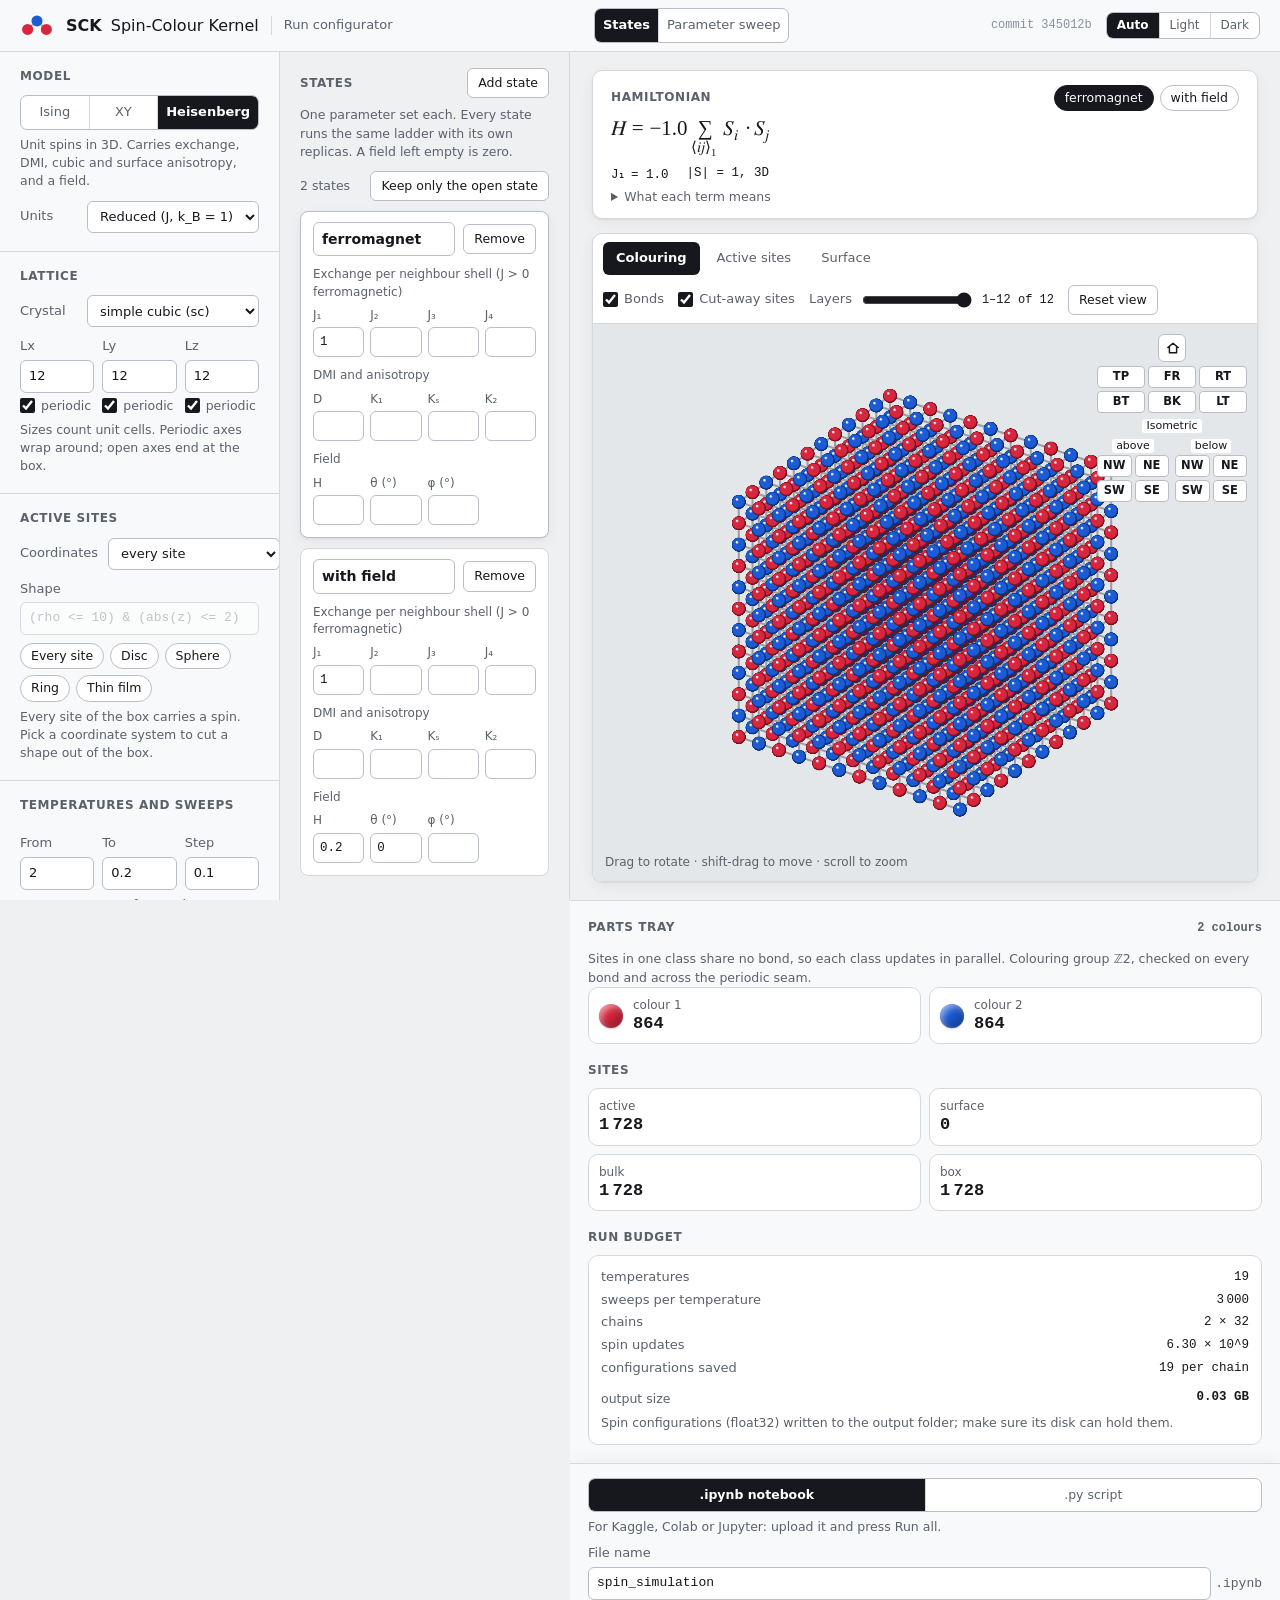
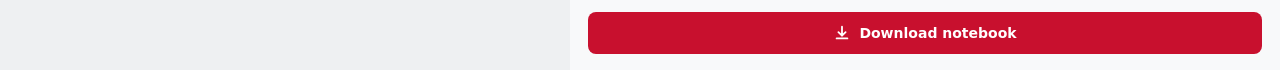
==== ready_for_run/configurator.html @ 4dc60772 "merge: bring the drawing fix for small models into the MCP branch" ====
<!doctype html>
<html lang="en">
<head>
<meta charset="utf-8">
<meta name="viewport" content="width=device-width, initial-scale=1">
<meta name="color-scheme" content="light dark">
<title>SCK Run Configurator</title>
<style>/* SCK run configurator. Model Kit world: a grey lab bench, white panels, glossy kit spheres that carry data,
   and one action colour on what can be pressed. Light by day, a dark bench at night. */
:root {
  --bench: #eef0f2;
  --panel: #f8f9fa;
  --card: #ffffff;
  --ink: #16181d;
  --mute: #5b616b;
  --faint: #8a9099;
  --line: #d5d9de;
  --line-strong: #b9bec6;
  --stage: #e4e7ea;
  --action: #c8102e;
  --field: #14171a;
  --action-ink: #ffffff;
  --action-hover: #a90d27;
  --focus: #1b5bd6;
  --err: #b3261e;
  --err-bg: #fdecea;
  --warn: #7a5300;
  --warn-bg: #fff4d6;
  --select: #16181d;
  --select-ink: #ffffff;
  --stick: rgba(22, 24, 29, 0.35);
  --ghost: rgba(22, 24, 29, 0.18);
  --shadow: 0 1px 2px rgba(22, 24, 29, 0.06), 0 4px 14px rgba(22, 24, 29, 0.05);
  --sans: system-ui, -apple-system, "Segoe UI", Roboto, "Helvetica Neue", Arial, sans-serif;
  --mono: ui-monospace, "SF Mono", "Cascadia Mono", Menlo, Consolas, monospace;
  --math: "STIX Two Math", "Cambria Math", "Latin Modern Math", "Times New Roman", serif;
  color-scheme: light;
}
@media (prefers-color-scheme: dark) {
  :root:not([data-theme="light"]) {
    --bench: #121417; --panel: #181b1f; --card: #1f2328; --ink: #e8eaed; --mute: #a3aab4; --faint: #8d949e;
    --line: #2d3238; --line-strong: #434a53; --stage: #0d0f11; --action: #d02a42; --action-ink: #ffffff; --field: #eef1f4;
    --action-hover: #b8223a; --focus: #6b9bff; --err: #ff8a80; --err-bg: #3a1c1a; --warn: #ffd27a; --warn-bg: #362a10;
    --select: #e8eaed; --select-ink: #121417; --stick: rgba(232, 234, 237, 0.32); --ghost: rgba(232, 234, 237, 0.16);
    --shadow: 0 1px 2px rgba(0, 0, 0, 0.4); color-scheme: dark;
  }
}
:root[data-theme="dark"] {
  --bench: #121417; --panel: #181b1f; --card: #1f2328; --ink: #e8eaed; --mute: #a3aab4; --faint: #8d949e;
  --line: #2d3238; --line-strong: #434a53; --stage: #0d0f11; --action: #d02a42; --action-ink: #ffffff; --field: #eef1f4;
  --action-hover: #b8223a; --focus: #6b9bff; --err: #ff8a80; --err-bg: #3a1c1a; --warn: #ffd27a; --warn-bg: #362a10;
  --select: #e8eaed; --select-ink: #121417; --stick: rgba(232, 234, 237, 0.32); --ghost: rgba(232, 234, 237, 0.16);
  --shadow: 0 1px 2px rgba(0, 0, 0, 0.4); color-scheme: dark;
}

* { box-sizing: border-box; }
[hidden] { display: none !important; }
html, body { height: 100%; }
body {
  margin: 0; background: var(--bench); color: var(--ink); font: 14px/1.45 var(--sans);
  -webkit-font-smoothing: antialiased; font-variant-numeric: tabular-nums;
}
::selection { background: var(--focus); color: #fff; }
:focus-visible { outline: 2px solid var(--focus); outline-offset: 2px; }
h2 { margin: 0 0 10px; font-size: 12px; font-weight: 650; letter-spacing: 0.05em; text-transform: uppercase; color: var(--mute); }
button, input, select { font: inherit; color: inherit; }
* { scrollbar-width: thin; scrollbar-color: var(--line-strong) transparent; }

/* ---------- header */
.bar {
  height: 52px; display: flex; align-items: center; justify-content: space-between; gap: 16px;
  padding: 0 20px; background: var(--panel); border-bottom: 1px solid var(--line); position: sticky; top: 0; z-index: 5;
}
.brand { display: flex; align-items: center; gap: 12px; min-width: 0; }
.logo { width: 34px; height: 24px; flex: none; }
.logo line { stroke: var(--line-strong); stroke-width: 2.5; }
.logo .b1 { fill: #d7263d; } .logo .b2 { fill: #1b5bd6; }
.name { font-size: 16px; white-space: nowrap; } .name b { font-weight: 750; margin-right: 4px; }
.sub { color: var(--mute); font-size: 13px; padding-left: 12px; border-left: 1px solid var(--line); white-space: nowrap; }
.bar-end { display: flex; align-items: center; gap: 14px; }
.commit { color: var(--faint); font: 12px var(--mono); }

/* ---------- layout */
.layout { display: grid; grid-template-columns: 290px 300px minmax(0, 1fr) 290px; height: calc(100vh - 52px); height: calc(100dvh - 52px); }
.states-col { background: var(--bench); border-right: 1px solid var(--line); overflow-y: auto; }
.states-col .states-sec { border-bottom: 0; }
.states-tools { display: flex; align-items: center; justify-content: space-between; gap: 8px; margin-top: 10px; font-size: 12.5px; color: var(--mute); }
.state.compact { display: flex; align-items: center; gap: 8px; padding: 6px 8px 6px 6px; flex-wrap: wrap; }
.state-sum { flex: 1; min-width: 0; display: flex; flex-direction: column; align-items: flex-start; gap: 1px; border: 0; background: none; text-align: left; padding: 4px 6px; border-radius: 6px; cursor: pointer; }
.state-sum:hover { background: var(--bench); }
.state-sum b { font-size: 13px; }
.state-sum span { font: 11.5px var(--mono); color: var(--mute); white-space: nowrap; overflow: hidden; text-overflow: ellipsis; max-width: 100%; }
.state.compact .err { flex-basis: 100%; }
.sweep { margin-top: 12px; border-top: 1px dashed var(--line); padding-top: 10px; }
.sweep summary { cursor: pointer; font-size: 12.5px; font-weight: 600; color: var(--ink); }
.sweep .pgrid select { padding: 4px; min-height: 30px; font-size: 12.5px; }
.sweep .sweep-go { margin-top: 10px; }
.sweep .sweep-go:disabled { opacity: 0.5; cursor: not-allowed; }
.ham-head select { width: auto; max-width: 260px; }

/* standard views, top right of the model */
.gizmo { position: absolute; top: 10px; right: 10px; width: 150px; display: flex; flex-direction: column; align-items: center; gap: 4px; }
.gizmo-home { width: 28px; height: 28px; display: grid; place-items: center; border: 1px solid var(--line-strong); background: var(--card); border-radius: 6px; cursor: pointer; color: var(--ink); }
.gizmo-home:hover { background: var(--bench); }
.views { display: flex; flex-direction: column; align-items: stretch; gap: 4px; width: 150px; }
.views .gizmo-home { align-self: center; }
.vgrid { display: grid; gap: 3px; }
.vgrid.three { grid-template-columns: repeat(3, 1fr); }
.vgrid.four { grid-template-columns: repeat(2, 1fr); }
.vgrid button { min-height: 22px; padding: 0 2px; font: 600 11.5px/1 var(--sans, inherit); color: var(--ink); background: var(--card); border: 1px solid var(--line-strong); border-radius: 4px; cursor: pointer; }
.vgrid button:hover { background: var(--bench); }
.vgrid button:focus-visible, .gizmo-home:focus-visible { outline: 2px solid var(--focus, var(--action)); outline-offset: 1px; }
.isos { display: grid; grid-template-columns: 1fr 1fr; gap: 6px; }
.iso { display: flex; flex-direction: column; gap: 2px; }
.vcap { font-size: 11px; line-height: 1.3; color: var(--ink); background: var(--card); border-radius: 3px; padding: 0 4px; align-self: center; text-align: center; margin-top: 2px; }
.gizmo-home svg { width: 16px; height: 16px; fill: none; stroke: currentColor; stroke-width: 1.8; stroke-linecap: round; stroke-linejoin: round; }

/* the two tabs: States (one by one, with the model) and Parameter sweep (no model) */
.modes { flex: none; }
.modes button { padding: 5px 14px; white-space: nowrap; }
body.mode-sweep .states-col, body.mode-sweep .view { display: none; }
body.mode-sweep .layout { grid-template-columns: 290px minmax(0, 1fr) 290px; }
.sweep-panel { flex: 1; min-height: 0; display: grid; grid-template-columns: minmax(0, 1fr) minmax(0, 1fr); gap: 14px; }
.sp-left { display: flex; flex-direction: column; gap: 14px; min-height: 0; overflow-y: auto; }
.sp-block { background: var(--card); border: 1px solid var(--line); border-radius: 10px; padding: 14px 16px 16px; box-shadow: var(--shadow); }
.sp-block .sub-h { margin: 10px 0 0; font-size: 12px; color: var(--mute); }
.sp-table { display: flex; flex-direction: column; min-height: 0; }
.sweep-row { display: grid; grid-template-columns: minmax(84px, 1.3fr) 1fr 1fr 1fr auto auto; gap: 6px; align-items: end; margin-top: 10px; }
.sweep-row label { display: flex; flex-direction: column; gap: 3px; font-size: 12px; color: var(--mute); min-width: 0; }
.sweep-row input, .sweep-row select { padding: 5px 6px; min-height: 30px; font-family: var(--mono); font-size: 12.5px; }
.sweep-row .n { font: 12px var(--mono); color: var(--mute); padding-bottom: 7px; white-space: nowrap; }
.sweep-table { overflow: auto; min-height: 0; flex: 1; margin-top: 6px; }
.sweep-table table { width: 100%; border-collapse: collapse; font-size: 12.5px; }
.sweep-table th { position: sticky; top: 0; background: var(--card); text-align: left; font-weight: 600; color: var(--mute); border-bottom: 1px solid var(--line-strong); padding: 6px 8px; }
.sweep-table td { padding: 5px 8px; border-bottom: 1px solid var(--line); font-family: var(--mono); }
.sweep-table td.nm { color: var(--mute); }
.sweep-table tr:hover td { background: var(--bench); }
.rail { background: var(--panel); border-right: 1px solid var(--line); overflow-y: auto; }
.tray { background: var(--panel); border-left: 1px solid var(--line); overflow-y: auto; padding: 18px; display: flex; flex-direction: column; gap: 18px; }
.stage { display: flex; flex-direction: column; min-width: 0; min-height: 0; padding: 18px 22px; gap: 14px; }

/* ---------- form */
.sec { padding: 16px 20px 18px; border-bottom: 1px solid var(--line); }
.sec-head { display: flex; align-items: baseline; justify-content: space-between; gap: 8px; }
.sec-head h2 { margin-bottom: 8px; }
.help { margin: 6px 0 0; color: var(--mute); font-size: 12.5px; }
.help code, .err code { font: 12px var(--mono); }
.err, .warn { margin: 8px 0 0; font-size: 12.5px; border-radius: 6px; padding: 7px 9px; }
.err { color: var(--err); background: var(--err-bg); }
.warn { color: var(--warn); background: var(--warn-bg); }
.err:empty, .warn:empty { display: none; }
label.row { display: flex; align-items: center; justify-content: space-between; gap: 10px; margin-top: 10px; color: var(--mute); font-size: 13px; }
label.col { display: flex; flex-direction: column; gap: 4px; margin-top: 10px; color: var(--mute); font-size: 13px; min-width: 0; }
input, select {
  background: var(--card); border: 1px solid var(--line-strong); border-radius: 6px; padding: 6px 8px; min-height: 32px;
  color: var(--ink); width: 100%; transition: border-color 150ms ease;
}
label.row select { width: auto; max-width: 72%; }
input:hover, select:hover { border-color: var(--faint); }
input:focus-visible, select:focus-visible { outline: 2px solid var(--focus); outline-offset: 0; border-color: var(--focus); }
input[aria-invalid="true"] { border-color: var(--err); background: var(--err-bg); }
input:disabled { opacity: 0.5; cursor: not-allowed; }
input::placeholder { color: var(--faint); }
.mono { font-family: var(--mono); font-size: 13px; }
.mid { width: 150px; } .short { width: 64px; display: inline-block; }
.unit { display: flex; align-items: center; gap: 6px; color: var(--mute); white-space: nowrap; }
.grid3 { display: grid; grid-template-columns: repeat(3, minmax(0, 1fr)); gap: 8px; }
.axes { display: grid; grid-template-columns: repeat(3, minmax(0, 1fr)); gap: 8px; }
.axis { display: flex; flex-direction: column; gap: 4px; margin-top: 10px; font-size: 13px; color: var(--mute); }
.axis .check { font-size: 12.5px; }
.check { display: inline-flex; align-items: center; gap: 6px; color: var(--mute); font-size: 13px; cursor: pointer; white-space: nowrap; }
.check input { width: 15px; height: 15px; min-height: 0; margin: 0; accent-color: var(--ink); }

/* segmented controls, chips, buttons */
.seg { display: flex; border: 1px solid var(--line-strong); border-radius: 7px; overflow: hidden; background: var(--card); }
.seg button { flex: 1; border: 0; background: none; padding: 7px 8px; cursor: pointer; color: var(--mute); font-size: 13px; transition: background 150ms ease, color 150ms ease; }
.seg button + button { border-left: 1px solid var(--line); }
.seg button:hover { color: var(--ink); background: var(--bench); }
.seg button[aria-checked="true"] { background: var(--select); color: var(--select-ink); font-weight: 600; }
.seg.small button { padding: 4px 10px; font-size: 12px; }
.chips { display: flex; flex-wrap: wrap; gap: 6px; margin-top: 8px; }
.chip {
  border: 1px solid var(--line-strong); background: var(--card); border-radius: 999px; padding: 3px 10px; font-size: 12.5px;
  cursor: pointer; color: var(--ink); transition: background 150ms ease, border-color 150ms ease;
}
.chip:hover { border-color: var(--faint); }
.chip[aria-checked="true"] { background: var(--select); color: var(--select-ink); border-color: var(--select); }
.ghost { border: 1px solid var(--line-strong); background: var(--card); border-radius: 6px; padding: 5px 10px; font-size: 12.5px; cursor: pointer; color: var(--ink); }
.ghost:hover { border-color: var(--faint); background: var(--bench); }
.sec .ghost#reset { margin-top: 14px; }
.primary {
  display: flex; align-items: center; justify-content: center; gap: 8px; width: 100%; margin-top: 12px;
  background: var(--action); color: var(--action-ink); border: 0; border-radius: 8px; padding: 11px 14px;
  font-weight: 650; font-size: 14px; cursor: pointer; transition: background 150ms ease, transform 120ms ease;
}
.primary svg { width: 18px; height: 18px; fill: none; stroke: currentColor; stroke-width: 2; stroke-linecap: round; stroke-linejoin: round; }
.primary:hover { background: var(--action-hover); }
.primary:active { transform: translateY(1px); }
.primary:disabled { background: var(--line-strong); color: var(--mute); cursor: not-allowed; transform: none; }

/* state editors */
.state { border: 1px solid var(--line); background: var(--card); border-radius: 8px; padding: 10px 12px 12px; margin-top: 10px; }
.state.on { border-color: var(--line-strong); box-shadow: var(--shadow); }
.state-top { display: flex; gap: 8px; align-items: center; }
.state-top input { font-weight: 600; }
.state-top .ghost { flex: none; }
.state .sub-h { margin: 10px 0 0; font-size: 12px; color: var(--mute); }
.pgrid { display: grid; grid-template-columns: repeat(4, minmax(0, 1fr)); gap: 6px; }
.pgrid label { display: flex; flex-direction: column; gap: 3px; margin-top: 6px; font-size: 12px; color: var(--mute); min-width: 0; }
.pgrid input { padding: 5px 6px; min-height: 30px; font-family: var(--mono); font-size: 12.5px; }
.pgrid label.off { opacity: 0.45; }

/* ---------- Hamiltonian */
.ham { background: var(--card); border: 1px solid var(--line); border-radius: 10px; padding: 14px 18px 12px; box-shadow: var(--shadow); }
.ham-head { display: flex; align-items: center; justify-content: space-between; gap: 12px; flex-wrap: wrap; }
.ham-head h2 { margin: 0; }
.ham-head .chips { margin-top: 0; }
.ham-math { margin-top: 10px; display: flex; flex-wrap: wrap; align-items: center; gap: 2px 6px; }
.ham-math math { font-family: var(--math); font-size: 21px; color: var(--ink); }
.ham-values { display: flex; flex-wrap: wrap; gap: 4px 18px; margin: 10px 0 0; font: 12.5px var(--mono); color: var(--ink); }
.ham-more { margin-top: 6px; font-size: 12.5px; }
.ham-more summary { cursor: pointer; color: var(--mute); width: max-content; }
.ham-more summary:hover { color: var(--ink); }
.ham-terms { display: grid; grid-template-columns: max-content 1fr; gap: 3px 14px; margin: 8px 0 0; font-size: 12.5px; }
.ham-terms dt { font: 12.5px var(--mono); color: var(--ink); }
.ham-terms dd { margin: 0; color: var(--mute); }

/* ---------- model view */
.view { flex: 1; min-height: 360px; display: flex; flex-direction: column; background: var(--card); border: 1px solid var(--line); border-radius: 10px; overflow: hidden; box-shadow: var(--shadow); }
.viewbar { display: flex; align-items: center; justify-content: space-between; gap: 10px 16px; padding: 8px 10px; border-bottom: 1px solid var(--line); flex-wrap: wrap; }
.tabs { display: flex; gap: 4px; }
.tabs button { border: 1px solid transparent; background: none; border-radius: 6px; padding: 6px 12px; cursor: pointer; color: var(--mute); font-size: 13px; transition: background 150ms ease, color 150ms ease; }
.tabs button:hover { color: var(--ink); background: var(--bench); }
.tabs button[aria-selected="true"] { background: var(--select); color: var(--select-ink); font-weight: 600; }
.viewopts { display: flex; align-items: center; gap: 14px; flex-wrap: wrap; }
.layers { display: inline-flex; align-items: center; gap: 8px; color: var(--mute); font-size: 13px; }
.layers input { width: 110px; min-height: 0; padding: 0; border: 0; background: none; accent-color: var(--ink); }
.layers output { font: 12px var(--mono); color: var(--ink); min-width: 44px; }
.viewer { position: relative; flex: 1; min-height: 0; background: var(--stage); }
#model-canvas { position: absolute; inset: 0; width: 100%; height: 100%; display: block; cursor: grab; touch-action: none; }
#model-canvas:active { cursor: grabbing; }
#model-canvas:focus-visible { outline: 2px solid var(--focus); outline-offset: -2px; }
.hint { position: absolute; left: 12px; bottom: 10px; margin: 0; font-size: 12px; color: var(--mute); pointer-events: none; }
.legend { position: absolute; right: 12px; bottom: 10px; display: flex; gap: 12px; font-size: 12px; color: var(--mute); pointer-events: none; }
.legend span { display: inline-flex; align-items: center; gap: 5px; }
.view-msg { position: absolute; inset: 0; margin: 0; display: grid; place-items: center; text-align: center; padding: 24px; color: var(--mute); font-size: 14px; pointer-events: none; }
.view-msg[hidden] { display: none; }

/* ---------- parts tray */
.tray h2 { margin-bottom: 8px; }
.count { font: 600 12px var(--mono); color: var(--mute); }
.compartments { list-style: none; margin: 0; padding: 0; display: grid; grid-template-columns: 1fr 1fr; gap: 8px; }
.compartments li { min-width: 0; }
.cmp {
  width: 100%; display: flex; align-items: center; gap: 10px; text-align: left; background: var(--card);
  border: 1px solid var(--line); border-radius: 10px; padding: 9px 10px; cursor: pointer;
  transition: border-color 150ms ease, box-shadow 150ms ease, opacity 150ms ease;
}
.cmp:hover { border-color: var(--line-strong); box-shadow: var(--shadow); }
.cmp[aria-pressed="true"] { border-color: var(--ink); box-shadow: inset 0 0 0 1px var(--ink); }
.cmp.dim { opacity: 0.45; }
.cmp .lbl { display: block; font-size: 12px; color: var(--mute); }
.cmp .n { display: block; font: 600 17px/1.2 var(--mono); color: var(--ink); }
.ball { width: 24px; height: 24px; border-radius: 50%; flex: none; position: relative;
  box-shadow: inset -4px -5px 8px rgba(0, 0, 0, 0.28), inset 3px 3px 6px rgba(255, 255, 255, 0.55), 0 1px 2px rgba(0, 0, 0, 0.2); }
.stat { display: block; background: var(--card); border: 1px solid var(--line); border-radius: 10px; padding: 9px 10px; }
.stat .lbl { display: block; font-size: 12px; color: var(--mute); }
.stat .n { display: block; font: 600 17px/1.2 var(--mono); }
.budget { background: var(--card); border: 1px solid var(--line); border-radius: 10px; padding: 12px; font-size: 13px; }
.budget dl { display: grid; grid-template-columns: 1fr max-content; gap: 4px 10px; margin: 0; }
.budget dt { color: var(--mute); }
.budget dd { margin: 0; font-family: var(--mono); font-size: 12.5px; text-align: right; }
.cap { margin-top: 12px; }
.cap-top { display: flex; justify-content: space-between; font-size: 12.5px; color: var(--mute); }
.cap-top b { color: var(--ink); font: 600 12.5px var(--mono); }
.meter { height: 10px; border-radius: 5px; background: var(--bench); border: 1px solid var(--line); margin-top: 6px; overflow: hidden; }
.meter i { display: block; height: 100%; background: var(--ink); width: 0; transition: width 200ms cubic-bezier(0.2, 0.8, 0.2, 1); }
.meter.over i { background: var(--err); }
.download { margin: auto -18px -18px; padding: 14px 18px 16px; position: sticky; bottom: -18px; background: var(--panel);
  border-top: 1px solid var(--line); box-shadow: 0 -6px 16px rgba(0, 0, 0, 0.04); }
.download h2 { display: none; }
.download .help { margin-top: 6px; }
.download label.col { margin-top: 8px; }
.download .seg button { font-size: 12.5px; }
.fname { display: flex; align-items: center; gap: 4px; }
.fname span { font: 13px var(--mono); color: var(--mute); }

/* ---------- narrow screens: one column, the model first after the Hamiltonian */
@media (max-width: 1320px) {
  body.mode-sweep .layout { grid-template-columns: 280px minmax(0, 1fr); }
  body.mode-sweep .stage, body.mode-sweep .tray { grid-column: 2; }
  .sweep-panel { grid-template-columns: minmax(0, 1fr); }
  .layout { grid-template-columns: 280px 290px minmax(0, 1fr); grid-template-rows: auto auto; height: auto; }
  .rail, .states-col { grid-row: span 2; height: calc(100vh - 52px); position: sticky; top: 52px; }
  .stage { min-height: calc(100vh - 52px); grid-column: 3; }
  .tray { grid-column: 3; border-left: 0; border-top: 1px solid var(--line); }
  .download { position: static; margin: 0 -18px -18px; }
}
@media (max-width: 980px) {
  .layout { display: flex; flex-direction: column; }
  .rail, .states-col { height: auto; position: static; }
}
@media (max-width: 820px) {
  .download { position: static; margin: 0 -16px -16px; }
  .layout { display: flex; flex-direction: column; }
  .rail, .tray, .states-col { border: 0; border-bottom: 1px solid var(--line); overflow: visible; }
  .stage { order: -1; min-height: 0; padding: 14px 16px; }
  .view { min-height: 420px; }
  .tray { padding: 16px; }
  .sec { padding: 14px 16px 16px; }
  .sub, .commit, .name .long { display: none; }
  .bar { padding: 0 16px; }
  .ham-math math { font-size: 17px; }
}
@media (prefers-reduced-motion: reduce) { * { transition: none !important; } }
</style>
</head>
<body>
<header class="bar">
  <div class="brand">
    <svg class="logo" viewBox="0 0 40 28" aria-hidden="true">
      <line x1="9" y1="18" x2="20" y2="8" /><line x1="20" y1="8" x2="31" y2="18" />
      <circle cx="9" cy="18" r="6.5" class="b1" /><circle cx="20" cy="8" r="6.5" class="b2" /><circle cx="31" cy="18" r="6.5" class="b1" />
    </svg>
    <span class="name"><b>SCK</b> <span class="long">Spin-Colour Kernel</span></span>
    <span class="sub">Run configurator</span>
  </div>
  <div class="seg modes" role="radiogroup" aria-label="What to simulate" id="mode">
    <button type="button" role="radio" data-v="states">States</button>
    <button type="button" role="radio" data-v="sweep">Parameter sweep</button>
  </div>
  <div class="bar-end">
    <span class="commit" id="commit"></span>
    <div class="seg small" role="radiogroup" aria-label="Theme" id="theme">
      <button type="button" role="radio" data-v="auto">Auto</button>
      <button type="button" role="radio" data-v="light">Light</button>
      <button type="button" role="radio" data-v="dark">Dark</button>
    </div>
  </div>
</header>

<div class="layout">
  <aside class="rail" aria-label="Run settings">
    <form id="form" novalidate autocomplete="off">
      <section class="sec">
        <h2>Model</h2>
        <div class="seg" role="radiogroup" aria-label="Model" id="model">
          <button type="button" role="radio" data-v="ising">Ising</button>
          <button type="button" role="radio" data-v="xy">XY</button>
          <button type="button" role="radio" data-v="heisenberg">Heisenberg</button>
        </div>
        <p class="help" id="model-help"></p>
        <label class="row">Units
          <select id="units">
            <option value="reduced">Reduced (J, k_B = 1)</option>
            <option value="meV">meV, kelvin</option>
          </select>
        </label>
        <p class="err" data-for="model"></p>
      </section>

      <section class="sec">
        <h2>Lattice</h2>
        <label class="row">Crystal
          <select id="crystal">
            <optgroup label="2D">
              <option value="square">square</option><option value="triangular">triangular</option>
              <option value="honeycomb">honeycomb</option><option value="kagome">kagome</option>
            </optgroup>
            <optgroup label="3D">
              <option value="sc">simple cubic (sc)</option><option value="bcc">body-centred cubic (bcc)</option>
              <option value="fcc">face-centred cubic (fcc)</option>
            </optgroup>
          </select>
        </label>
        <div class="axes" id="axes"></div>
        <p class="help">Sizes count unit cells. Periodic axes wrap around; open axes end at the box.</p>
        <p class="err" data-for="box"></p>
        <p class="warn" data-for="periodic"></p>
        <p class="err" data-for="crystal"></p>
      </section>

      <section class="sec">
        <h2>Active sites</h2>
        <label class="row">Coordinates
          <select id="coords">
            <option value="">every site</option>
            <option value="cartesian">cartesian (x, y, z)</option>
            <option value="spherical">spherical (r, theta, phi)</option>
            <option value="cylindrical">cylindrical (rho, phi, z)</option>
          </select>
        </label>
        <label class="col" id="shape-wrap">Shape
          <input id="shape" class="mono" spellcheck="false" placeholder="(rho <= 10) & (abs(z) <= 2)">
        </label>
        <div class="chips" id="presets" aria-label="Shape examples"></div>
        <p class="help" id="shape-help"></p>
        <p class="err" data-for="shape"></p>
      </section>

      <section class="sec">
        <h2>Temperatures and sweeps</h2>
        <div class="grid3">
          <label class="col">From <input id="T_max" inputmode="decimal"></label>
          <label class="col">To <input id="T_min" inputmode="decimal"></label>
          <label class="col">Step <input id="T_step" inputmode="decimal"></label>
        </div>
        <p class="help" id="t-help"></p>
        <p class="err" data-for="temperature"></p>
        <div class="grid3">
          <label class="col">Thermalize <input id="thermalization" inputmode="numeric"></label>
          <label class="col">Measure <input id="measurement" inputmode="numeric"></label>
          <label class="col">Every <input id="measure_every" inputmode="numeric"></label>
        </div>
        <p class="help">Sweeps at each temperature: first to thermalize, then to measure, reading E and M every few sweeps.</p>
        <div class="grid3">
          <label class="col">Replicas <input id="replicas" inputmode="numeric"></label>
          <label class="col">Seed <input id="seed" inputmode="numeric"></label>
          <span></span>
        </div>
        <p class="help">Replicas per state: independent chains, split equally among the GPUs.</p>
      </section>

      <section class="sec">
        <h2>Output</h2>
        <label class="row">Save configurations every
          <span class="unit"><input id="config_every" inputmode="numeric" class="short"> temperature steps</span>
        </label>
        <label class="row">Output folder <input id="output_dir" class="mono mid" spellcheck="false"></label>
        <label class="row">GPUs <input id="gpus" class="mono mid" spellcheck="false" placeholder="all or 0, 1"></label>
        <button type="button" class="ghost" id="reset">Reset every setting</button>
      </section>
    </form>
  </aside>

  <aside class="states-col" aria-label="States">
  <form id="states-form" novalidate autocomplete="off" onsubmit="return false">
      <section class="sec states-sec">
      <div class="sec-head"><h2>States</h2><button type="button" class="ghost" id="add-state">Add state</button></div>
      <p class="help">One parameter set each. Every state runs the same ladder with its own replicas. A field left empty is zero.</p>
      <div id="states"></div>
      <p class="err" data-for="states"></p>
    </section>

  </form>
  </aside>

  <main class="stage">
    <section class="ham" aria-label="Hamiltonian">
      <div class="ham-head">
        <h2>Hamiltonian</h2>
        <div class="chips" id="state-pick" role="radiogroup" aria-label="State shown"></div>
      </div>
      <div class="ham-math" id="ham-math"></div>
      <p class="ham-values" id="ham-values"></p>
      <details class="ham-more">
        <summary>What each term means</summary>
        <dl class="ham-terms" id="ham-terms"></dl>
      </details>
    </section>

    <section class="sweep-panel" id="sweep-panel" aria-label="Parameter sweep" hidden>
      <div class="sp-left">
        <div class="sp-block">
          <h2>Fixed parameters</h2>
          <p class="help">Shared by every state of the sweep. A field left empty is zero.</p>
          <div id="sweep-base"></div>
        </div>
        <div class="sp-block">
          <div class="sec-head"><h2>Swept parameters</h2><button type="button" class="ghost" id="sweep-add">Add parameter</button></div>
          <p class="help">From, to and step for each one. Every combination of the values becomes one state, up to 1 000.</p>
          <div id="sweep-rows"></div>
          <label class="row">Name prefix <input id="sweep-prefix" class="mono mid" spellcheck="false"></label>
        </div>
      </div>
      <div class="sp-block sp-table">
        <div class="sec-head"><h2>States of the sweep</h2><span class="count" id="sweep-count"></span></div>
        <div class="sweep-table" id="sweep-table"></div>
      </div>
    </section>

    <section class="view" aria-label="Model">
      <div class="viewbar">
        <div class="tabs" role="tablist" aria-label="Colour the model by" id="tabs">
          <button type="button" role="tab" data-v="colour">Colouring</button>
          <button type="button" role="tab" data-v="active">Active sites</button>
          <button type="button" role="tab" data-v="surface">Surface</button>
        </div>
        <div class="viewopts">
          <label class="check"><input type="checkbox" id="opt-bonds"> Bonds</label>
          <label class="check"><input type="checkbox" id="opt-ghost"> Cut-away sites</label>
          <label class="layers" id="layers-wrap">Layers <input type="range" id="layers" min="1" max="1" value="1"><output id="layers-out"></output></label>
          <button type="button" class="ghost" id="reset-view">Reset view</button>
        </div>
      </div>
      <div class="viewer" id="viewer">
        <canvas id="model-canvas" tabindex="0" aria-label="Lattice model. Drag or use the arrow keys to rotate, scroll or plus and minus to zoom, 1 to 6 for the standard views, 7 for the home view, 0 to reset."></canvas>
        <div class="gizmo" id="gizmo">
          <div class="views" id="views" role="group" aria-label="Standard views">
            <button type="button" class="gizmo-home" id="gizmo-home" title="Home view (7)" aria-label="Home view">
              <svg viewBox="0 0 20 20" aria-hidden="true"><path d="M3.5 9.5 10 4l6.5 5.5M5.5 8v8h9V8" /></svg>
            </button>
            <div class="vgrid three">
              <button type="button" data-n="0,0,1" title="Top, from +z (key 1)" aria-label="Top view">TP</button>
              <button type="button" data-n="0,-1,0" title="Front, from −y (key 2)" aria-label="Front view">FR</button>
              <button type="button" data-n="1,0,0" title="Right, from +x (key 3)" aria-label="Right view">RT</button>
              <button type="button" data-n="0,0,-1" title="Bottom, from −z (key 4)" aria-label="Bottom view">BT</button>
              <button type="button" data-n="0,1,0" title="Back, from +y (key 5)" aria-label="Back view">BK</button>
              <button type="button" data-n="-1,0,0" title="Left, from −x (key 6)" aria-label="Left view">LT</button>
            </div>
            <span class="vcap">Isometric</span>
            <div class="isos">
            <div class="iso"><span class="vcap">above</span><div class="vgrid four">
              <button type="button" data-n="-1,1,1" title="Isometric from above, north-west" aria-label="Isometric from above, north-west">NW</button>
              <button type="button" data-n="1,1,1" title="Isometric from above, north-east" aria-label="Isometric from above, north-east">NE</button>
              <button type="button" data-n="-1,-1,1" title="Isometric from above, south-west" aria-label="Isometric from above, south-west">SW</button>
              <button type="button" data-n="1,-1,1" title="Isometric from above, south-east" aria-label="Isometric from above, south-east">SE</button>
            </div></div>
            <div class="iso"><span class="vcap">below</span><div class="vgrid four">
              <button type="button" data-n="-1,1,-1" title="Isometric from below, north-west" aria-label="Isometric from below, north-west">NW</button>
              <button type="button" data-n="1,1,-1" title="Isometric from below, north-east" aria-label="Isometric from below, north-east">NE</button>
              <button type="button" data-n="-1,-1,-1" title="Isometric from below, south-west" aria-label="Isometric from below, south-west">SW</button>
              <button type="button" data-n="1,-1,-1" title="Isometric from below, south-east" aria-label="Isometric from below, south-east">SE</button>
            </div></div>
            </div>
          </div>
        </div>
        <p class="hint" id="hint"></p>
        <div class="legend" id="legend"></div>
        <p class="view-msg" id="view-msg" hidden></p>
      </div>
    </section>
  </main>

  <aside class="tray" aria-label="Parts tray and download">
    <section>
      <div class="sec-head"><h2>Parts tray</h2><span class="count" id="ncol"></span></div>
      <p class="help" id="group"></p>
      <ul class="compartments" id="classes"></ul>
    </section>
    <section>
      <h2>Sites</h2>
      <ul class="compartments two" id="sites"></ul>
    </section>
    <section>
      <h2>Run budget</h2>
      <div class="budget" id="budget"></div>
    </section>
    <section class="download" aria-label="Download">
      <div class="seg" role="radiogroup" aria-label="File format" id="format">
        <button type="button" role="radio" data-v="ipynb">.ipynb notebook</button>
        <button type="button" role="radio" data-v="py">.py script</button>
      </div>
      <p class="help" id="format-help"></p>
      <label class="col">File name
        <span class="fname"><input id="fname" class="mono" spellcheck="false"><span id="fext">.ipynb</span></span>
      </label>
      <button type="button" class="primary" id="download">
        <svg viewBox="0 0 20 20" aria-hidden="true"><path d="M10 3v10m0 0-4-4m4 4 4-4M4 16h12" /></svg>
        <span id="download-label">Download notebook</span>
      </button>
      <p class="err" id="download-msg"></p>
    </section>
  </aside>
</div>

<script>/* Core of the run configurator: a line-by-line port of the package's crystals.py, colouring.py, the active-site
 * shape and surface rules of simulate.py, and the writer of the notebook parameters cell. It runs in the browser
 * and under Node (tests/test_configurator.py compares every result with the Python package). No dependencies. */
(function (root, factory) {
  if (typeof module === "object" && module.exports) module.exports = factory();
  else root.SCK = factory();
})(typeof self !== "undefined" ? self : this, function () {
  "use strict";

  // ------------------------------------------------------------------ small helpers
  function product(ranges) {            // itertools.product(*ranges): last index varies fastest
    const out = [];
    const n = ranges.length;
    if (n === 0) return [[]];
    const idx = new Array(n).fill(0);
    if (ranges.some((r) => r.length === 0)) return out;
    for (;;) {
      out.push(idx.map((i, k) => ranges[k][i]));
      let k = n - 1;
      while (k >= 0) {
        idx[k]++;
        if (idx[k] < ranges[k].length) break;
        idx[k] = 0;
        k--;
      }
      if (k < 0) return out;
    }
  }
  const range = (a, b) => { const r = []; for (let i = a; i < b; i++) r.push(i); return r; };
  const pmod = (a, m) => ((a % m) + m) % m;
  const round9 = (x) => Math.round(x * 1e9) / 1e9;

  // ------------------------------------------------------------------ crystals.py
  const S3 = Math.sqrt(3.0);
  const TRI = [[1.0, 0.0], [0.5, S3 / 2]];
  const I2 = [[1, 0], [0, 1]], I3 = [[1, 0, 0], [0, 1, 0], [0, 0, 1]];
  const TABLE = {
    square: [I2, [[0, 0]]],
    triangular: [TRI, [[0, 0]]],
    honeycomb: [TRI, [[0, 0], [1 / 3, 1 / 3]]],
    kagome: [TRI, [[0, 0], [0.5, 0], [0, 0.5]]],
    sc: [I3, [[0, 0, 0]]],
    bcc: [I3, [[0, 0, 0], [0.5, 0.5, 0.5]]],
    fcc: [I3, [[0, 0, 0], [0.5, 0.5, 0], [0.5, 0, 0.5], [0, 0.5, 0.5]]],
  };
  const CRYSTALS = Object.keys(TABLE);

  function cart(frac, vectors) {        // frac @ vectors
    const D = vectors.length;
    const r = new Array(D).fill(0);
    for (let i = 0; i < D; i++) for (let j = 0; j < D; j++) r[j] += frac[i] * vectors[i][j];
    return r;
  }
  const norm = (v) => Math.sqrt(v.reduce((s, x) => s + x * x, 0));

  function bondVector(vectors, basis, a, a2, delta) {
    return cart(delta.map((d, k) => d + basis[a2][k] - basis[a][k]), vectors);
  }

  function shellDistances(vectors, basis, nshell, reach) {
    const D = vectors.length;
    const ds = new Set();
    const deltas = product(new Array(D).fill(range(-reach, reach + 1)));
    for (let a = 0; a < basis.length; a++)
      for (let a2 = 0; a2 < basis.length; a2++)
        for (const delta of deltas) {
          const d = norm(bondVector(vectors, basis, a, a2, delta));
          if (d > 1e-9) ds.add(round9(d));
        }
    return [...ds].sort((x, y) => x - y).slice(0, nshell);
  }

  function buildBonds(vectors, basis, shells, reach) {
    const dist = shellDistances(vectors, basis, Math.max(...shells), reach);
    const D = vectors.length;
    const deltas = product(new Array(D).fill(range(-reach, reach + 1)));
    const out = [];
    for (const s of [...shells].sort((x, y) => x - y)) {
      const target = dist[s - 1];
      for (let a = 0; a < basis.length; a++)
        for (let a2 = 0; a2 < basis.length; a2++)
          for (const delta of deltas) {
            const d = norm(bondVector(vectors, basis, a, a2, delta));
            if (Math.abs(d - target) < 1e-7) out.push({ alpha: a, alpha2: a2, delta: delta.slice(), shell: s });
          }
    }
    return out;
  }

  function makeCrystal(name, shells) {
    shells = shells || [1];
    if (!(name in TABLE)) throw new Error(`unknown crystal "${name}"; known: ${CRYSTALS.slice().sort().join(", ")}`);
    const [vectors, basis] = TABLE[name];
    const reach = Math.max(...shells) <= 2 ? 3 : 4;
    return { name, vectors, basis, D: vectors.length, b: basis.length, shells: shells.slice(),
             bonds: buildBonds(vectors, basis, shells, reach) };
  }

  // ------------------------------------------------------------------ colouring.py
  function abelianGroups(n) {
    if (n === 1) return [[]];
    const out = [];
    (function rec(rem, prev, acc) {
      if (rem === 1) { out.push(acc); return; }
      for (let d = 2; d <= rem; d++)
        if (rem % d === 0 && (prev === null || d % prev === 0)) rec(rem / d, d, acc.concat([d]));
    })(n, null, []);
    return out.filter((g) => g.every((x, i) => i === g.length - 1 || g[i + 1] % x === 0));
  }

  function nColours(col) { return col.m.reduce((p, x) => p * x, 1); }

  function colourOf(col, c, alpha) {
    let idx = 0;
    for (let r = 0; r < col.m.length; r++) {
      let s = col.o[alpha][r];
      for (let k = 0; k < c.length; k++) s += col.K[r][k] * c[k];
      idx = idx * col.m[r] + pmod(s, col.m[r]);
    }
    return idx;
  }

  function admissible(col, crystal) {
    for (const bd of crystal.bonds) {
      let allZero = true;
      for (let r = 0; r < col.m.length; r++) {
        let s = col.o[bd.alpha2][r] - col.o[bd.alpha][r];
        for (let k = 0; k < crystal.D; k++) s += col.K[r][k] * bd.delta[k];
        if (pmod(s, col.m[r]) !== 0) { allZero = false; break; }
      }
      if (allZero) return false;
    }
    return true;
  }

  function seamOk(col, box, periodic) {
    for (let k = 0; k < box.length; k++)
      if (periodic[k]) for (let r = 0; r < col.m.length; r++) if ((col.K[r][k] * box[k]) % col.m[r]) return false;
    return true;
  }

  function search(crystal, box, periodic, maxColours) {
    maxColours = maxColours || 32;
    const D = crystal.D, b = crystal.b;
    for (let n = 1; n <= maxColours; n++)
      for (const m of abelianGroups(n)) {
        const r = m.length;
        const elems = r ? product(m.map((mi) => range(0, mi))) : [[]];
        for (const cols of product(new Array(D).fill(elems))) {
          const K = range(0, r).map((i) => range(0, D).map((k) => cols[k][i]));
          for (const offs of product(new Array(b - 1).fill(elems))) {
            const col = { m, K, o: [new Array(r).fill(0)].concat(offs) };
            if (box && !seamOk(col, box, periodic || new Array(D).fill(true))) continue;
            if (admissible(col, crystal)) return col;
          }
        }
      }
    return null;
  }

  // Every bond of the box, tested explicitly. The colouring is linear, so a bond's test depends on each
  // coordinate only through its residue modulo M = lcm(m) and on whether the bond leaves the box along that
  // axis; the first and last reach + M cells of every axis hold every such case, and checking them alone gives
  // the same answer as checking the whole box.
  function verifyOnBox(col, crystal, box, periodic) {
    const gcd = (a, b) => (b ? gcd(b, a % b) : a);
    const M = col.m.reduce((a, b) => (a * b) / gcd(a, b), 1);
    let reach = 0;
    for (const bd of crystal.bonds) for (const d of bd.delta) reach = Math.max(reach, Math.abs(d));
    const axis = (L) => {
      const k = Math.min(L, reach + M);
      return [...new Set([...range(0, k), ...range(Math.max(0, L - k), L)])];
    };
    for (const c of product(box.map(axis)))
      for (const bd of crystal.bonds) {
        const c2 = [];
        let inside = true;
        for (let k = 0; k < crystal.D; k++) {
          let x = c[k] + bd.delta[k];
          if (periodic[k]) x = pmod(x, box[k]);
          else if (!(x >= 0 && x < box[k])) inside = false;
          c2.push(x);
        }
        if (inside && colourOf(col, c, bd.alpha) === colourOf(col, c2, bd.alpha2)) return false;
      }
    return true;
  }

  function describeColouring(col) {
    const grp = col.m.length ? col.m.map((x) => "Z" + x).join(" x ") : "trivial";
    return `${grp}; K=${JSON.stringify(col.K)}; o=${JSON.stringify(col.o)}`;
  }

  // ------------------------------------------------------------------ geometry (simulate.py)
  /* Every site of the box in the package's (alpha, z, y, x) order, x fastest, with its cell, Cartesian
   * position centred on the box (3 components) and flat index. */
  function lattice(crystal, box) {
    const D = crystal.D;
    if (box.length !== D) throw new Error(`crystal ${crystal.name} needs a box of ${D} sizes, got [${box.join(", ")}]`);
    const L1 = box[0], L2 = box[1], L3 = D === 3 ? box[2] : 1;
    const n = crystal.b * L3 * L2 * L1;
    const pos = new Float64Array(n * 3), cell = new Int32Array(n * 3), alpha = new Int32Array(n);
    let i = 0;
    for (let a = 0; a < crystal.b; a++)
      for (let z = 0; z < L3; z++)
        for (let y = 0; y < L2; y++)
          for (let x = 0; x < L1; x++) {
            const c = [x, y, z].slice(0, D);
            const p = cart(c.map((v, k) => v + crystal.basis[a][k]), crystal.vectors);
            pos[3 * i] = p[0]; pos[3 * i + 1] = p[1]; pos[3 * i + 2] = D === 3 ? p[2] : 0;
            cell[3 * i] = x; cell[3 * i + 1] = y; cell[3 * i + 2] = z;
            alpha[i] = a;
            i++;
          }
    const mean = [0, 0, 0];
    for (let j = 0; j < n; j++) for (let k = 0; k < 3; k++) mean[k] += pos[3 * j + k];
    for (let k = 0; k < 3; k++) mean[k] /= n;
    for (let j = 0; j < n; j++) for (let k = 0; k < 3; k++) pos[3 * j + k] -= mean[k];
    return { n, pos, cell, alpha, dims: [crystal.b, L3, L2, L1] };
  }

  function flatIndex(dims, a, z, y, x) { return ((a * dims[1] + z) * dims[2] + y) * dims[3] + x; }

  // ------------------------------------------------------------------ the shape expression (numpy semantics)
  const COORDS = { cartesian: ["x", "y", "z"], spherical: ["r", "theta", "phi"], cylindrical: ["rho", "phi", "z"] };
  const FUNCS = {
    sqrt: [1, Math.sqrt], sin: [1, Math.sin], cos: [1, Math.cos], tan: [1, Math.tan], arccos: [1, Math.acos],
    exp: [1, Math.exp], log: [1, Math.log], abs: [1, Math.abs], floor: [1, Math.floor], ceil: [1, Math.ceil],
    arctan2: [2, Math.atan2], minimum: [2, Math.min], maximum: [2, Math.max],
    mod: [2, (a, b) => a - Math.floor(a / b) * b],
  };

  class ShapeError extends Error {}

  function tokenize(src) {
    const toks = [];
    const re = /\s*(?:(\d+\.?\d*(?:[eE][+-]?\d+)?|\.\d+(?:[eE][+-]?\d+)?)|([A-Za-z_]\w*)|(\*\*|\/\/|<=|>=|==|!=|[-+*\/%~&|^<>(),]))/y;
    let i = 0;
    while (i < src.length) {
      if (/^\s*$/.test(src.slice(i))) break;
      re.lastIndex = i;
      const m = re.exec(src);
      if (!m) throw new ShapeError(`cannot read "${src.slice(i).trim().slice(0, 12)}" in the shape`);
      if (m[1] !== undefined) toks.push({ t: "num", v: parseFloat(m[1]) });
      else if (m[2] !== undefined) toks.push({ t: "name", v: m[2] });
      else toks.push({ t: "op", v: m[3] });
      i = re.lastIndex;
    }
    return toks;
  }

  /* Python's precedence, lowest first: comparisons (chained), |, ^, &, + -, * / // %, unary + - ~, **. */
  function parseShape(src) {
    const toks = tokenize(src);
    let p = 0;
    const peek = () => toks[p];
    const isOp = (v) => toks[p] && toks[p].t === "op" && toks[p].v === v;
    const expect = (v) => {
      if (!isOp(v)) throw new ShapeError(`expected "${v}" in the shape`);
      p++;
    };
    function comparison() {
      const first = bor();
      const ops = [], rest = [];
      while (toks[p] && toks[p].t === "op" && ["<", "<=", ">", ">=", "==", "!="].includes(toks[p].v)) {
        ops.push(toks[p++].v);
        rest.push(bor());
      }
      return ops.length ? { k: "cmp", first, ops, rest } : first;
    }
    const binary = (next, ops) => function () {
      let left = next();
      while (toks[p] && toks[p].t === "op" && ops.includes(toks[p].v)) {
        const op = toks[p++].v;
        left = { k: "bin", op, left, right: next() };
      }
      return left;
    };
    function unary() {
      if (toks[p] && toks[p].t === "op" && ["-", "+", "~"].includes(toks[p].v)) {
        const op = toks[p++].v;
        return { k: "un", op, arg: unary() };
      }
      return power();
    }
    function power() {
      const base = atom();
      if (isOp("**")) { p++; return { k: "bin", op: "**", left: base, right: unary() }; }
      return base;
    }
    function atom() {
      const t = peek();
      if (!t) throw new ShapeError("the shape ends too early");
      if (t.t === "num") { p++; return { k: "num", v: t.v }; }
      if (t.t === "name") {
        p++;
        if (["and", "or", "not"].includes(t.v))
          throw new ShapeError(`"${t.v}" does not work on arrays: use & (and), | (or), ~ (not), with each condition in parentheses`);
        if (t.v === "pi") return { k: "num", v: Math.PI };
        if (isOp("(")) {
          p++;
          const args = [];
          if (!isOp(")")) { args.push(comparison()); while (isOp(",")) { p++; args.push(comparison()); } }
          expect(")");
          if (!(t.v in FUNCS)) throw new ShapeError(`unknown function "${t.v}"; known: ${Object.keys(FUNCS).join(", ")}`);
          if (FUNCS[t.v][0] !== args.length) throw new ShapeError(`${t.v} takes ${FUNCS[t.v][0]} argument(s)`);
          return { k: "call", f: t.v, args };
        }
        return { k: "var", v: t.v };
      }
      if (t.v === "(") { p++; const e = comparison(); expect(")"); return e; }
      throw new ShapeError(`unexpected "${t.v}" in the shape`);
    }
    const mul = binary(unary, ["*", "/", "//", "%"]);
    const add = binary(mul, ["+", "-"]);
    const band = binary(add, ["&"]);
    const bxor = binary(band, ["^"]);
    const bor = binary(bxor, ["|"]);
    if (!toks.length) throw new ShapeError("the shape is empty");
    const tree = comparison();
    if (p !== toks.length) {
      if (["and", "or", "not"].includes(toks[p].v))
        throw new ShapeError(`"${toks[p].v}" does not work on arrays: use & (and), | (or), ~ (not), with each condition in parentheses`);
      throw new ShapeError(`unexpected "${toks[p].v}" in the shape`);
    }
    return tree;
  }

  function shapeNames(tree, acc) {
    acc = acc || new Set();
    if (tree.k === "var") acc.add(tree.v);
    for (const key of ["first", "left", "right", "arg"]) if (tree[key]) shapeNames(tree[key], acc);
    for (const key of ["rest", "args"]) if (tree[key]) tree[key].forEach((t) => shapeNames(t, acc));
    return acc;
  }

  const num = (v) => (typeof v === "boolean" ? (v ? 1 : 0) : v);
  function logic(op, a, b) {
    if (typeof a !== "boolean" || (b !== undefined && typeof b !== "boolean"))
      throw new ShapeError(`"${op}" combines conditions: put each comparison in parentheses, as in (rho <= 5) & (abs(z) <= 1)`);
    return op === "&" ? a && b : op === "|" ? a || b : op === "^" ? a !== b : !a;
  }
  function evaluate(t, env) {
    switch (t.k) {
      case "num": return t.v;
      case "var": return env[t.v];
      case "call": return FUNCS[t.f][1](...t.args.map((a) => num(evaluate(a, env))));
      case "un": {
        const v = evaluate(t.arg, env);
        return t.op === "~" ? logic("~", v) : t.op === "-" ? -num(v) : num(v);
      }
      case "bin": {
        const a = evaluate(t.left, env), b = evaluate(t.right, env);
        if (t.op === "&" || t.op === "|" || t.op === "^") return logic(t.op, a, b);
        const x = num(a), y = num(b);
        switch (t.op) {
          case "+": return x + y;
          case "-": return x - y;
          case "*": return x * y;
          case "/": return x / y;
          case "//": return Math.floor(x / y);
          case "%": return x - Math.floor(x / y) * y;
          case "**": return Math.pow(x, y);
        }
        break;
      }
      case "cmp": {
        let left = num(evaluate(t.first, env));
        for (let i = 0; i < t.ops.length; i++) {
          const right = num(evaluate(t.rest[i], env));
          const ok = { "<": left < right, "<=": left <= right, ">": left > right, ">=": left >= right,
                       "==": left === right, "!=": left !== right }[t.ops[i]];
          if (!ok) return false;
          left = right;
        }
        return true;
      }
    }
    throw new ShapeError("cannot evaluate the shape");
  }

  /* active_sites(): a Uint8Array mask over lattice(); both coords and shape empty keeps every site. */
  function activeMask(lat, coords, shape) {
    coords = (coords || "").trim().toLowerCase();
    shape = (shape || "").trim();
    if (coords && !(coords in COORDS))
      throw new ShapeError(`unknown coordinate system "${coords}"; known: ${Object.keys(COORDS).join(", ")}`);
    const mask = new Uint8Array(lat.n);
    if (!shape) { mask.fill(1); return mask; }
    if (!coords) throw new ShapeError("a shape needs its coordinate system: choose cartesian, spherical or cylindrical");
    const tree = parseShape(shape);
    for (const v of shapeNames(tree))
      if (!COORDS[coords].includes(v))
        throw new ShapeError(`name '${v}' is not defined; ${coords} coordinates are ${COORDS[coords].join(", ")}`);
    let any = false;
    for (let i = 0; i < lat.n; i++) {
      const x = lat.pos[3 * i], y = lat.pos[3 * i + 1], z = lat.pos[3 * i + 2];
      const r = Math.sqrt(x * x + y * y + z * z), phi = Math.atan2(y, x);
      const env = coords === "cartesian" ? { x, y, z }
        : coords === "spherical" ? { r, theta: Math.acos(r > 0 ? z / r : 1), phi }
        : { rho: Math.hypot(x, y), phi, z };
      const v = evaluate(tree, env);
      mask[i] = (typeof v === "boolean" ? v : v !== 0 && !Number.isNaN(v)) ? 1 : 0;
      any = any || mask[i] === 1;
    }
    if (!any) throw new ShapeError(`the shape "${shape}" contains no site of the box`);
    return mask;
  }

  /* _surface(): active sites with fewer active first-shell neighbours than a bulk site of their basis index. */
  function surfaceMask(crystal, box, periodic, lat, mask) {
    const dims = lat.dims;
    const full = new Array(crystal.b).fill(0);
    const count = new Int32Array(lat.n);
    const L = [box[0], box[1], crystal.D === 3 ? box[2] : 1];
    for (const bd of crystal.bonds) {
      if (bd.shell !== 1) continue;
      full[bd.alpha]++;
      for (let z = 0; z < dims[1]; z++)
        for (let y = 0; y < dims[2]; y++)
          for (let x = 0; x < dims[3]; x++) {
            const c = [x, y, z];
            let ok = true;
            for (let k = 0; k < crystal.D; k++) {
              const t = c[k] + bd.delta[k];
              if (periodic[k]) c[k] = pmod(t, L[k]);
              else if (t < 0 || t >= L[k]) { ok = false; break; }
              else c[k] = t;
            }
            if (ok && mask[flatIndex(dims, bd.alpha2, c[2], c[1], c[0])])
              count[flatIndex(dims, bd.alpha, z, y, x)]++;
          }
    }
    const out = new Uint8Array(lat.n);
    for (let i = 0; i < lat.n; i++) out[i] = mask[i] && count[i] < full[lat.alpha[i]] ? 1 : 0;
    return out;
  }

  // ------------------------------------------------------------------ the whole system (build_system)
  const MODELS = { ising: 1, xy: 2, heisenberg: 3 };
  const PARAM_KEYS = ["name", "J", "D", "K1", "Ks", "K2", "H", "H_theta", "H_phi"];

  function shellsOf(states) {           // the union over states of the shells with J != 0, plus 1
    const s = new Set([1]);
    for (const st of states) for (const [k, v] of Object.entries(st.J || { 1: 1 })) if (Number(v) !== 0) s.add(Number(k));
    return [...s].sort((a, b) => a - b);
  }

  /* Everything the preview shows for one configuration: lattice, active and surface sites, colouring, ladder. */
  let geometryCache = null;
  function geometry(crystal, box, cfg) {
    const geo = { errors: [], warnings: [] };
    const lat = lattice(crystal, box);
    geo.lattice = lat;
    let mask;
    try { mask = activeMask(lat, cfg.coords, cfg.shape); } catch (e) { geo.errors.push({ field: "shape", msg: e.message }); return geo; }
    geo.mask = mask;
    geo.nActive = mask.reduce((s, v) => s + v, 0);

    let periodic = (cfg.periodic || []).slice(0, crystal.D).map(Boolean);
    while (periodic.length < crystal.D) periodic.push(false);
    let col = search(crystal, box, periodic);
    if (col && !verifyOnBox(col, crystal, box, periodic)) col = null;
    if (!col && periodic.some(Boolean)) {
      geo.warnings.push({ field: "periodic", msg: `no admissible colouring fits the periodic box [${box.join(", ")}]: the run uses open borders` });
      periodic = periodic.map(() => false);
      col = search(crystal, box, periodic);
    }
    geo.periodicUsed = periodic;
    if (!col) { geo.errors.push({ field: "crystal", msg: "no linear colouring found within 32 colours" }); return geo; }
    geo.colouring = col;
    geo.nColours = nColours(col);
    const colour = new Int32Array(lat.n);
    for (let i = 0; i < lat.n; i++)
      colour[i] = colourOf(col, [lat.cell[3 * i], lat.cell[3 * i + 1], lat.cell[3 * i + 2]].slice(0, crystal.D), lat.alpha[i]);
    geo.colour = colour;
    geo.surface = surfaceMask(crystal, box, periodic, lat, mask);
    geo.nSurface = geo.surface.reduce((s, v) => s + v, 0);
    return geo;
  }

  function analyse(cfg) {
    const res = { errors: [], warnings: [] };
    const model = String(cfg.model || "").toLowerCase();
    if (!(model in MODELS)) res.errors.push({ field: "model", msg: `unknown model "${cfg.model}"` });
    const states = cfg.states || [];
    if (!states.length) res.errors.push({ field: "states", msg: "add at least one state" });
    const names = states.map((s, i) => s.name || `state-${i + 1}`);
    if (new Set(names).size !== names.length) res.errors.push({ field: "states", msg: "state names must be distinct" });
    states.forEach((st, i) => {
      if (model !== "heisenberg")
        for (const k of ["D", "K1", "Ks", "K2"])
          if (Number(st[k] || 0)) res.errors.push({ field: `state.${i}.${k}`, msg: `${k} needs the Heisenberg model; ${model} carries J and H only` });
      for (const [s, v] of Object.entries(st.J || {}))
        if (!Number.isFinite(Number(v))) res.errors.push({ field: `state.${i}.J`, msg: `J of shell ${s} is not a number` });
    });
    let crystal = null;
    try { crystal = makeCrystal(cfg.crystal, shellsOf(states)); } catch (e) { res.errors.push({ field: "crystal", msg: e.message }); }
    const box = (cfg.box || []).map(Number);
    if (crystal && (box.length !== crystal.D || box.some((L) => !Number.isInteger(L) || L < 1)))
      res.errors.push({ field: "box", msg: `${crystal.name} needs ${crystal.D} whole sizes of at least 1` });
    const T = ladder(cfg.T_max, cfg.T_min, cfg.T_step);
    if (T.error) res.errors.push({ field: "temperature", msg: T.error });
    else res.temperatures = T.values;
    if (!crystal || res.errors.some((e) => e.field === "box")) return res;

    res.crystal = crystal;
    // the geometry depends only on these; editing a temperature or a coupling reuses it
    const key = JSON.stringify([crystal.name, crystal.shells, box, cfg.periodic, cfg.coords || "", cfg.shape || ""]);
    if (!geometryCache || geometryCache.key !== key) geometryCache = { key, geo: geometry(crystal, box, cfg) };
    const geo = geometryCache.geo;
    for (const k of ["lattice", "mask", "nActive", "periodicUsed", "colouring", "nColours", "colour", "surface", "nSurface"])
      if (geo[k] !== undefined) res[k] = geo[k];
    res.errors.push(...geo.errors);
    res.warnings.push(...geo.warnings);
    if (geo.errors.length) return res;
    if (res.temperatures) {
      const ce = Math.max(1, Math.floor(Number(cfg.config_every) || 1));
      const nSaved = res.temperatures.filter((_, t) => t % ce === 0).length;
      res.nSaved = nSaved;
      res.sizeGB = states.length * Number(cfg.replicas || 0) * nSaved * res.nActive * 3 * 4 / 1e9;
    }
    return res;
  }

  function ladder(Tmax, Tmin, Tstep) {
    Tmax = Number(Tmax); Tmin = Number(Tmin); Tstep = Number(Tstep);
    if (![Tmax, Tmin, Tstep].every(Number.isFinite)) return { error: "the temperatures must be numbers" };
    if (Tstep <= 0 || Tmin <= 0 || Tmax < Tmin) return { error: "need T max ≥ T min > 0 and a step > 0" };
    const k = Math.floor((Tmax - Tmin) / Tstep + 1e-9);
    if (k > 100000) return { error: "more than 100 000 temperatures: use a larger step" };
    const values = [];
    for (let i = 0; i <= k; i++) values.push(Math.round((Tmax - Tstep * i) * 1e10) / 1e10);
    return { values };
  }

  /* The values from..to by step, rounded so that 0.1 + 0.2 prints as 0.3; null when the range is unusable. */
  function series(from, to, step) {
    from = Number(from); to = Number(to); step = Number(step);
    if (![from, to, step].every(Number.isFinite) || step <= 0) return null;
    const k = Math.floor(Math.abs(to - from) / step + 1e-9);
    const dir = to >= from ? 1 : -1;
    const out = [];
    for (let i = 0; i <= k; i++) out.push(Math.round((from + dir * step * i) * 1e10) / 1e10);
    return out;
  }


  // ------------------------------------------------------------------ parameter sweeps
  /* Every parameter a state carries: key, label, and the models that carry it. */
  const PARAMS = [
    ["J1", "J₁", ["ising", "xy", "heisenberg"]], ["J2", "J₂", ["ising", "xy", "heisenberg"]],
    ["J3", "J₃", ["ising", "xy", "heisenberg"]], ["J4", "J₄", ["ising", "xy", "heisenberg"]],
    ["D", "D", ["heisenberg"]], ["K1", "K₁", ["heisenberg"]], ["Ks", "Kₛ", ["heisenberg"]], ["K2", "K₂", ["heisenberg"]],
    ["H", "H", ["ising", "xy", "heisenberg"]], ["H_theta", "θ", ["heisenberg"]], ["H_phi", "φ", ["xy", "heisenberg"]],
  ];
  const isJ = (p) => /^J[1-4]$/.test(p);
  function getParam(st, p) { return isJ(p) ? (st.J || {})[p[1]] : st[p]; }
  function setParam(st, p, v) {
    if (isJ(p)) { st.J = Object.assign({}, st.J); st.J[p[1]] = v; } else st[p] = v;
  }
  const shortNum = (v) => String(+Number(v).toPrecision(10));

  /* The states of a sweep: every combination of the swept values (the first row varies slowest), each one the
   * base state with those values set. Returns { states } or { error }. */
  function sweepStates(base, rows, prefix, limit) {
    limit = limit || 1000;
    if (!rows || !rows.length) return { error: "add a parameter to sweep" };
    const keys = rows.map((r) => r.p);
    if (new Set(keys).size !== keys.length) return { error: "each parameter can be swept only once" };
    const lists = [];
    for (const r of rows) {
      const label = (PARAMS.find((x) => x[0] === r.p) || [])[1];
      if (!label) return { error: `unknown parameter "${r.p}"` };
      const v = series(r.from, r.to, r.step);
      if (!v) return { error: `${label}: give from, to and a step above zero` };
      lists.push(v);
    }
    const total = lists.reduce((n, l) => n * l.length, 1);
    if (total > limit) return { error: `${total} states: the sweep keeps at most ${limit}; use larger steps`, total };
    const combos = product(lists);
    const states = combos.map((vals) => {
      const s = JSON.parse(JSON.stringify(base || {}));
      const tags = [];
      vals.forEach((v, k) => {
        setParam(s, rows[k].p, v);
        tags.push(`${PARAMS.find((x) => x[0] === rows[k].p)[1]}=${shortNum(v)}`);
      });
      s.name = `${(prefix || "sweep").trim() || "sweep"} ${tags.join(" ")}`;
      return s;
    });
    return { states, total };
  }

  // ------------------------------------------------------------------ the parameters cell
  function pyStr(s) { return JSON.stringify(String(s)); }
  function pyNum(v) {
    const x = Number(v);
    if (!Number.isFinite(x)) throw new Error(`not a number: ${v}`);
    return Number.isInteger(x) ? x.toFixed(1) : String(x);
  }
  function pyInt(v) { return String(Math.trunc(Number(v))); }
  function pyBool(v) { return v ? "True" : "False"; }

  function stateLiteral(st, i) {
    const parts = [`name=${pyStr(st.name || `state-${i + 1}`)}`];
    const J = Object.entries(st.J || { 1: 1 }).filter(([, v]) => v !== "" && v !== null && v !== undefined);
    parts.push(`J={${J.map(([s, v]) => `${pyInt(s)}: ${pyNum(v)}`).join(", ")}}`);
    for (const k of ["D", "K1", "Ks", "K2", "H", "H_theta", "H_phi"])
      if (st[k] !== undefined && st[k] !== null && st[k] !== "") parts.push(`${k}=${pyNum(st[k])}`);
    return `    dict(${parts.join(", ")}),`;
  }

  /* Replaces the value of every setting in the notebook's own parameters cell, comments untouched. */
  function writeParams(template, cfg) {
    const set = {
      MODEL: pyStr(cfg.model), UNITS: pyStr(cfg.units), CRYSTAL: pyStr(cfg.crystal),
      BOX: `[${cfg.box.map(pyInt).join(", ")}]`, PERIODIC: `[${cfg.periodic.map(pyBool).join(", ")}]`,
      COORDS: pyStr(cfg.coords || ""), SHAPE: pyStr(cfg.shape || ""),
      T_MAX: pyNum(cfg.T_max), T_MIN: pyNum(cfg.T_min), T_STEP: pyNum(cfg.T_step),
      THERMALIZATION: pyInt(cfg.thermalization), MEASUREMENT: pyInt(cfg.measurement),
      MEASURE_EVERY: pyInt(cfg.measure_every), REPLICAS: pyInt(cfg.replicas), SEED: pyInt(cfg.seed),
      CONFIG_EVERY: pyInt(cfg.config_every), OUTPUT_DIR: pyStr(cfg.output_dir || "simulation_output"),
      GPUS: cfg.gpus === "all" || cfg.gpus === undefined ? '"all"' : `[${cfg.gpus.map(pyInt).join(", ")}]`,
    };
    const lines = template.split("\n");
    const out = [];
    let seen = new Set();
    for (let i = 0; i < lines.length; i++) {
      const line = lines[i];
      if (/^STATES = \[/.test(line)) {
        out.push("STATES = [");
        cfg.states.forEach((st, k) => out.push(stateLiteral(st, k)));
        while (i < lines.length && lines[i] !== "]") {
          if (/^\s+#/.test(lines[i])) out.push(lines[i]);       // the commented examples stay
          i++;
        }
        out.push("]");
        seen.add("STATES");
        continue;
      }
      const m = /^([A-Z_]+)(\s*=\s*)(.*?)(\s+#.*)?$/.exec(line);
      if (m && m[1] in set) {
        out.push(m[1] + m[2] + set[m[1]] + (m[4] || ""));
        seen.add(m[1]);
        continue;
      }
      out.push(line);
    }
    const missing = Object.keys(set).concat(["STATES"]).filter((k) => !seen.has(k));
    if (missing.length) throw new Error(`the template has no line for ${missing.join(", ")}`);
    return out.join("\n");
  }

  function notebookFor(tpl, cfg) {
    const nb = JSON.parse(JSON.stringify(tpl.notebook));
    const src = writeParams(tpl.params, cfg);
    nb.cells[tpl.paramsCell].source = src.split(/(?<=\n)/);
    return JSON.stringify(nb, null, 1) + "\n";
  }

  function scriptFor(tpl, cfg) {
    return tpl.script.replace(tpl.paramsMarker, () => writeParams(tpl.params, cfg));
  }

  return {
    CRYSTALS, MODELS, COORDS, FUNCS: Object.keys(FUNCS), PARAM_KEYS,
    product, makeCrystal, abelianGroups, search, seamOk, verifyOnBox, colourOf, nColours, describeColouring,
    lattice, activeMask, parseShape, surfaceMask, shellsOf, analyse, ladder, ShapeError,
    writeParams, notebookFor, scriptFor, bondVector, series, PARAMS, getParam, setParam, sweepStates,
  };
});
</script>
<script>const TEMPLATE = {"notebook": {"cells": [{"cell_type": "markdown", "metadata": {}, "source": ["# Spin Monte Carlo on the generated multi-colour kernel — ready to run\n", "\n", "Upload this file to Kaggle or Colab, or open it in Jupyter on your own machine, and press **Run all**.\n", "**You do not need to know Python, GPUs or the repository**: the notebook carries the package modules it\n", "uses, each checked against its `sha256`, so it runs code byte-identical to `spin-colour-kernel` at\n", "commit `345012b`.\n", "\n", "## What it does\n", "\n", "It cools every *state* you define (one set θ of Hamiltonian parameters) from `T_MAX` down to `T_MIN`,\n", "with many independent replicas per state, and records at every temperature the energy, the\n", "magnetization vector, |M| and M² (so the specific heat Cv and the susceptibility χ follow), and the full\n", "spin configuration of every replica.\n", "\n", "## How to use it\n", "\n", "1. **Edit only cell 1 (the parameters).** Every setting is explained next to it.\n", "2. *Run all*. The notebook finds your hardware by itself: every NVIDIA GPU it sees (one process per GPU,\n", "   the replicas of every state split equally among them), or the CPU when there is none.\n", "3. Read the plots (E, |M|, Cv, χ against T) and download the output folder.\n", "\n", "> GPU: an NVIDIA GPU with compute capability ≥ 7.0 (T4, A100, H100, …; Triton does not run on a P100).\n", "> CPU: Linux only (Colab, Kaggle without accelerator, WSL), through the Triton interpreter. It is\n", "> correct but **hundreds of times slower**: keep the box, the replicas and the sweeps small there."]}, {"cell_type": "markdown", "metadata": {}, "source": ["## 1 · Parameters\n", "\n", "The only cell to edit."]}, {"cell_type": "code", "metadata": {}, "execution_count": null, "outputs": [], "source": ["# ══════════════════════════════════════════════════════════════════════════════════════════════\n", "#  1 · THE PARAMETERS — the only cell to edit\n", "# ══════════════════════════════════════════════════════════════════════════════════════════════\n", "#\n", "# ── 1.1  TYPE OF HAMILTONIAN ────────────────────────────────────────────────────────────────────\n", "#   \"ising\"       spins s = ±1                   (1 component)\n", "#   \"xy\"          unit spins in the plane         (2 components)\n", "#   \"heisenberg\"  unit spins in 3D                (3 components)\n", "MODEL = \"heisenberg\"\n", "\n", "# ── 1.2  THE HAMILTONIAN (how it is written) ────────────────────────────────────────────────────\n", "#\n", "#   H = − Σ_s J_s Σ_<ij> in shell s  S_i · S_j    exchange, one constant per neighbour shell (each pair once)\n", "#       − Σ_<ij>  S_i^T A_ij S_j      bulk-type (Bloch) DMI on in-plane nearest-neighbour bonds, A_lm = D Σ_k r̂_k ε_klm\n", "#       + Σ_i K1_i (sx² sy² + sx² sz² + sy² sz²)  +  K2 Σ_i (sx sy sz)²      cubic anisotropy\n", "#       − Σ_i  H · S_i                                           Zeeman field\n", "#\n", "#   J_s > 0 is ferromagnetic, J_s < 0 antiferromagnetic. Shell 1 = nearest neighbours, 2 = next\n", "#   nearest, and so on (shells 1–4 on sc). K1_i = Ks on SURFACE sites (an active site with fewer active\n", "#   nearest neighbours than a bulk site), K1 elsewhere.\n", "#   Field direction: Heisenberg (sinθ cosφ, sinθ sinφ, cosθ) with θ = H_theta, φ = H_phi in degrees\n", "#   (θ = 0 is +z, the normal of a film or disc); XY (cosφ, sinφ); Ising +1.\n", "#   D, K1, Ks and K2 exist only for \"heisenberg\"; Ising and XY carry J and H.\n", "#\n", "# ── 1.3  THE STATES: one set θ of parameters each — add as many as you want ─────────────────────\n", "#   name     a label for the plots and files\n", "#   J        {shell: constant}, e.g. {1: 1.0} or {1: 1.0, 2: -0.2}\n", "#   D        Dzyaloshinskii–Moriya constant (bulk type: its vector lies along the bond)\n", "#   K1, Ks   cubic anisotropy, bulk and surface (Ks left out = K1)\n", "#   K2       second-order cubic anisotropy\n", "#   H, H_theta, H_phi   field magnitude and direction (degrees)\n", "#   A parameter left out is zero.\n", "STATES = [\n", "    dict(name=\"ferromagnet\", J={1: 1.0}),\n", "    dict(name=\"with field\",  J={1: 1.0}, H=0.2, H_theta=0.0),\n", "    # dict(name=\"nanodisk\", J={1: 1.0}, D=0.88, K1=0.177, Ks=0.139, K2=0.034, H=0.483, H_theta=0.0),\n", "]\n", "\n", "# ── 1.4  UNITS ──────────────────────────────────────────────────────────────────────────────────\n", "#   \"reduced\"  energies in units of your J, k_B = 1 (T is in the same units)\n", "#   \"meV\"      energies in meV, T in kelvin (k_B = 0.086173404 meV/K)\n", "UNITS = \"reduced\"\n", "\n", "# ── 1.5  CRYSTAL STRUCTURE AND BOX ──────────────────────────────────────────────────────────────\n", "#   2D: \"square\", \"triangular\", \"honeycomb\", \"kagome\"      BOX = [Lx, Ly]\n", "#   3D: \"sc\", \"bcc\", \"fcc\" (bcc, fcc: conventional cubic cells of 2 and 4 sites)   BOX = [Lx, Ly, Lz]\n", "#   The box is counted in unit cells; a square box has equal sizes, a rectangular one does not.\n", "#   PERIODIC: one True/False per axis. If no colouring fits a periodic box, it falls back to open.\n", "CRYSTAL  = \"sc\"\n", "BOX      = [12, 12, 12]\n", "PERIODIC = [True, True, True]\n", "\n", "# ── 1.6  ACTIVE SITES (a shape cut out of the box) ──────────────────────────────────────────────\n", "#   First the coordinate system, then the shape written in it. The origin is the centre of the box;\n", "#   lengths are in lattice units; angles in radians.\n", "#     \"cartesian\"    x, y, z\n", "#     \"spherical\"    r, theta, phi        a sphere of radius 5:            SHAPE = \"r <= 5\"\n", "#     \"cylindrical\"  rho, phi, z          a disc of radius 5, 3 layers:    SHAPE = \"(rho <= 5) & (abs(z) <= 1)\"\n", "#   Combine conditions with & (and), | (or), ~ (not). Leave BOTH empty to keep every site active.\n", "#   Sites outside the shape carry no spin; a shape usually goes with PERIODIC = [False, False, False].\n", "COORDS = \"\"\n", "SHAPE  = \"\"\n", "\n", "# ── 1.7  TEMPERATURES AND SWEEPS ────────────────────────────────────────────────────────────────\n", "T_MAX  = 2.0          # first (hottest) temperature\n", "T_MIN  = 0.2          # last (coldest) temperature\n", "T_STEP = 0.1          # step of the ladder\n", "THERMALIZATION = 1000 # sweeps at each temperature before measuring\n", "MEASUREMENT    = 2000 # sweeps at each temperature while measuring\n", "MEASURE_EVERY  = 10   # read E and M every this many measuring sweeps\n", "REPLICAS       = 32   # independent chains per state, split equally among the GPUs (more is cheaper per update)\n", "SEED           = 1\n", "\n", "# ── 1.8  OUTPUT ─────────────────────────────────────────────────────────────────────────────────\n", "#   CONFIG_EVERY = 1 saves every replica's full configuration at every temperature step;\n", "#   2 at every second step, and so on.\n", "CONFIG_EVERY = 1\n", "OUTPUT_DIR   = \"simulation_output\"\n", "GPUS         = \"all\"   # \"all\", or a list such as [0] or [0, 1]; ignored on CPU"]}, {"cell_type": "markdown", "metadata": {}, "source": ["## 2 · Hardware"]}, {"cell_type": "code", "metadata": {}, "execution_count": null, "outputs": [], "source": ["# 2 · Hardware: every usable NVIDIA GPU, or the CPU through the Triton interpreter.\n", "import os, subprocess, sys\n", "\n", "def _sh(*a):\n", "    try:\n", "        return subprocess.run(a, capture_output=True, text=True).stdout.strip()\n", "    except OSError:\n", "        return \"\"\n", "\n", "import torch\n", "caps = [torch.cuda.get_device_capability(i) for i in range(torch.cuda.device_count())] \\\n", "    if torch.cuda.is_available() else []\n", "usable = [i for i, c in enumerate(caps) if c >= (7, 0)]\n", "if caps and not usable:\n", "    print(f\"GPU(s) found with capability {caps}, below the 7.0 Triton needs: using the CPU\")\n", "if GPUS != \"all\":\n", "    usable = [g for g in usable if g in list(GPUS)]\n", "DEVICE = \"cuda\" if usable else \"cpu\"\n", "if DEVICE == \"cpu\":\n", "    os.environ[\"TRITON_INTERPRET\"] = \"1\"      # must precede the first import of triton\n", "try:\n", "    import triton\n", "except ImportError:\n", "    subprocess.run([sys.executable, \"-m\", \"pip\", \"install\", \"-q\", \"triton\"], check=True)\n", "    import triton\n", "if DEVICE == \"cuda\":\n", "    print(\"GPU:\", _sh(\"nvidia-smi\", \"--query-gpu=index,name,memory.total\", \"--format=csv,noheader\"))\n", "    print(f\"using {len(usable)} GPU(s): {usable}\")\n", "else:\n", "    print(\"no usable GPU: running on the CPU (Triton interpreter, slow; keep the run small)\")\n", "print(f\"torch {torch.__version__}  triton {triton.__version__}\")"]}, {"cell_type": "markdown", "metadata": {}, "source": ["## 3 · The modules\n", "\n", "Written to disk from the literals below, each checked against its `sha256`."]}, {"cell_type": "code", "metadata": {}, "execution_count": null, "outputs": [], "source": ["# Spin_Colour_Kernel/__init__.py — byte-identical to the repository. sha256 e3b0c44298fc1c149afbf4c8996fb92427ae41e4649b934ca495991b7852b855\n", "import hashlib, os\n", "_src = ''\n", "assert hashlib.sha256(_src.encode()).hexdigest() == \"e3b0c44298fc1c149afbf4c8996fb92427ae41e4649b934ca495991b7852b855\", \"__init__.py: sha256 mismatch\"\n", "os.makedirs(\"Spin_Colour_Kernel\", exist_ok=True)\n", "with open(\"Spin_Colour_Kernel/__init__.py\", \"w\") as f:\n", "    f.write(_src)\n", "print(\"wrote Spin_Colour_Kernel/__init__.py  sha256 e3b0c44298fc1c14…\")"]}, {"cell_type": "code", "metadata": {}, "execution_count": null, "outputs": [], "source": ["# Spin_Colour_Kernel/crystals.py — byte-identical to the repository. sha256 13b8e7758dcc9259ee1d7705e6b994857a7a0c80f72e73d6998195ad562dfe76\n", "import hashlib, os\n", "_src = '\"\"\"Crystals as Bravais lattices with a basis, and their bond tables (proposal r07, eq. 4).\\n\\nA site is the pair (c, alpha): an integer cell coordinate c in Z^D and a basis index alpha.\\nA directed bond (alpha, alpha2, delta) joins (c, alpha) to (c + delta, alpha2). Bond tables are\\ngenerated from neighbour shells by real-space distance, so a crystal is fully described by its\\nprimitive (or conventional) vectors and its basis offsets.\\n\"\"\"\\n\\nfrom __future__ import annotations\\n\\nimport itertools\\nfrom dataclasses import dataclass, field\\n\\nimport numpy as np\\n\\n\\n@dataclass(frozen=True)\\nclass Bond:\\n    \"\"\"One directed bond-table entry: (c, alpha) ~ (c + delta, alpha2), on neighbour shell `shell`.\"\"\"\\n\\n    alpha: int\\n    alpha2: int\\n    delta: tuple[int, ...]\\n    shell: int\\n\\n\\n@dataclass\\nclass Crystal:\\n    name: str\\n    vectors: np.ndarray          # (D, D) rows are lattice vectors a_k in Cartesian units\\n    basis: np.ndarray            # (b, D) basis offsets in fractional (cell) coordinates\\n    shells: tuple[int, ...] = (1,)\\n    bonds: list[Bond] = field(default_factory=list)\\n\\n    @property\\n    def D(self) -> int:\\n        return int(self.vectors.shape[0])\\n\\n    @property\\n    def b(self) -> int:\\n        return int(self.basis.shape[0])\\n\\n    def position(self, c, alpha) -> np.ndarray:\\n        frac = np.asarray(c, dtype=float) + self.basis[alpha]\\n        return frac @ self.vectors\\n\\n\\ndef shell_distances(vectors: np.ndarray, basis: np.ndarray, nshell: int, reach: int = 3) -> list[float]:\\n    \"\"\"The first `nshell` distinct neighbour distances over every basis pair.\"\"\"\\n    D = vectors.shape[0]\\n    ds = set()\\n    for a in range(basis.shape[0]):\\n        for a2 in range(basis.shape[0]):\\n            for delta in itertools.product(range(-reach, reach + 1), repeat=D):\\n                r = (np.asarray(delta, float) + basis[a2] - basis[a]) @ vectors\\n                d = float(np.linalg.norm(r))\\n                if d > 1e-9:\\n                    ds.add(round(d, 9))\\n    return sorted(ds)[:nshell]\\n\\n\\ndef build_bonds(vectors: np.ndarray, basis: np.ndarray, shells: tuple[int, ...], reach: int = 3) -> list[Bond]:\\n    \"\"\"Directed bond table for the requested shells (1-based), in a fixed, documented order.\\n\\n    Order: shell, then alpha, then alpha2, then delta in lexicographic order. The order is the\\n    accumulation order of the local field, both in the kernel and in every reference.\\n    \"\"\"\\n    dist = shell_distances(vectors, basis, max(shells), reach)\\n    D = vectors.shape[0]\\n    out: list[Bond] = []\\n    for s in sorted(shells):\\n        target = dist[s - 1]\\n        for a in range(basis.shape[0]):\\n            for a2 in range(basis.shape[0]):\\n                for delta in itertools.product(range(-reach, reach + 1), repeat=D):\\n                    r = (np.asarray(delta, float) + basis[a2] - basis[a]) @ vectors\\n                    if abs(np.linalg.norm(r) - target) < 1e-7:\\n                        out.append(Bond(a, a2, tuple(int(v) for v in delta), s))\\n    return out\\n\\n\\ndef make(name: str, shells: tuple[int, ...] = (1,)) -> Crystal:\\n    \"\"\"The crystals of the system matrix. bcc and fcc use conventional cubic cells (b = 2, 4).\"\"\"\\n    s3 = np.sqrt(3.0)\\n    tri = np.array([[1.0, 0.0], [0.5, s3 / 2]])\\n    table = {\\n        \"square\": (np.eye(2), np.zeros((1, 2))),\\n        \"triangular\": (tri, np.zeros((1, 2))),\\n        \"honeycomb\": (tri, np.array([[0.0, 0.0], [1 / 3, 1 / 3]])),\\n        \"kagome\": (tri, np.array([[0.0, 0.0], [0.5, 0.0], [0.0, 0.5]])),\\n        \"sc\": (np.eye(3), np.zeros((1, 3))),\\n        \"bcc\": (np.eye(3), np.array([[0, 0, 0], [0.5, 0.5, 0.5]])),\\n        \"fcc\": (np.eye(3), np.array([[0, 0, 0], [0.5, 0.5, 0], [0.5, 0, 0.5], [0, 0.5, 0.5]])),\\n    }\\n    if name not in table:\\n        raise KeyError(f\"unknown crystal {name!r}; known: {sorted(table)}\")\\n    vec, basis = table[name]\\n    vec = np.asarray(vec, float)\\n    basis = np.asarray(basis, float)\\n    reach = 3 if max(shells) <= 2 else 4\\n    return Crystal(name, vec, basis, tuple(shells), build_bonds(vec, basis, tuple(shells), reach))\\n\\n\\ndef coordination(crystal: Crystal) -> dict[int, int]:\\n    \"\"\"Bonds leaving each basis site, per alpha.\"\"\"\\n    out = {a: 0 for a in range(crystal.b)}\\n    for bd in crystal.bonds:\\n        out[bd.alpha] += 1\\n    return out\\n'\n", "assert hashlib.sha256(_src.encode()).hexdigest() == \"13b8e7758dcc9259ee1d7705e6b994857a7a0c80f72e73d6998195ad562dfe76\", \"crystals.py: sha256 mismatch\"\n", "os.makedirs(\"Spin_Colour_Kernel\", exist_ok=True)\n", "with open(\"Spin_Colour_Kernel/crystals.py\", \"w\") as f:\n", "    f.write(_src)\n", "print(\"wrote Spin_Colour_Kernel/crystals.py  sha256 13b8e7758dcc9259…\")"]}, {"cell_type": "code", "metadata": {}, "execution_count": null, "outputs": [], "source": ["# Spin_Colour_Kernel/colouring.py — byte-identical to the repository. sha256 86c87e437035d5af8e4ead9416924b598beb80241722d45742de20fa66d26a01\n", "import hashlib, os\n", "_src = '\"\"\"Linear colourings as lattice homomorphisms into a finite abelian group (proposal r07, eqs. 5-8).\\n\\ngamma(c, alpha) = K c + o_alpha (mod m), with K in Z^{r x D} and o_alpha in Z_m1 x ... x Z_mr.\\nAdmissibility (7) is a finite check over the bond table; the seam condition (8) binds the colouring\\nto a periodic box. The search runs over every abelian group (invariant-factor form) in increasing\\norder n_c and returns the first admissible colouring. The clique number of the bond graph is the\\nlower bound, so optimality is certified when the two meet.\\n\"\"\"\\n\\nfrom __future__ import annotations\\n\\nimport itertools\\nfrom dataclasses import dataclass\\n\\nimport numpy as np\\n\\nfrom .crystals import Crystal\\n\\n\\n@dataclass(frozen=True)\\nclass Colouring:\\n    m: tuple[int, ...]                 # group orders, invariant-factor form\\n    K: tuple[tuple[int, ...], ...]     # r rows, D columns\\n    o: tuple[tuple[int, ...], ...]     # b rows, r columns\\n\\n    @property\\n    def n_colours(self) -> int:\\n        return int(np.prod(self.m)) if self.m else 1\\n\\n    def colour(self, c, alpha) -> int:\\n        \"\"\"Mixed-radix index of gamma(c, alpha) in [0, n_c).\"\"\"\\n        idx = 0\\n        for r, mr in enumerate(self.m):\\n            g = (sum(self.K[r][k] * int(c[k]) for k in range(len(c))) + self.o[alpha][r]) % mr\\n            idx = idx * mr + g\\n        return idx\\n\\n    def describe(self) -> str:\\n        grp = \" x \".join(f\"Z{m}\" for m in self.m) or \"trivial\"\\n        return f\"{grp}; K={[list(r) for r in self.K]}; o={[list(x) for x in self.o]}\"\\n\\n\\ndef abelian_groups(n: int) -> list[tuple[int, ...]]:\\n    \"\"\"Every abelian group of order n, as invariant factors m1 | m2 | ... | mr.\"\"\"\\n    out = []\\n\\n    def rec(rem, prev, acc):\\n        if rem == 1:\\n            out.append(tuple(acc))\\n            return\\n        for d in range(2, rem + 1):\\n            if rem % d == 0 and (prev is None or d % prev == 0):\\n                rec(rem // d, d, acc + [d])\\n\\n    if n == 1:\\n        return [()]\\n    rec(n, None, [])\\n    # invariant factors must divide each other in order; rec builds m1 | m2 | ...\\n    return [g for g in out if all(g[i + 1] % g[i] == 0 for i in range(len(g) - 1))]\\n\\n\\ndef admissible(col: Colouring, crystal: Crystal) -> bool:\\n    \"\"\"Condition (7): K delta + o_alpha2 - o_alpha != 0 (mod m) for every bond.\"\"\"\\n    for bd in crystal.bonds:\\n        v = []\\n        for r, mr in enumerate(col.m):\\n            v.append((sum(col.K[r][k] * bd.delta[k] for k in range(crystal.D))\\n                      + col.o[bd.alpha2][r] - col.o[bd.alpha][r]) % mr)\\n        if all(x == 0 for x in v):\\n            return False\\n    return True\\n\\n\\ndef seam_ok(col: Colouring, box: tuple[int, ...], periodic: tuple[bool, ...]) -> bool:\\n    \"\"\"Condition (8): every periodic axis k has K[:, k] L_k = 0 (mod m).\"\"\"\\n    for k, (Lk, per) in enumerate(zip(box, periodic)):\\n        if per and any((col.K[r][k] * Lk) % mr for r, mr in enumerate(col.m)):\\n            return False\\n    return True\\n\\n\\ndef search(crystal: Crystal, box: tuple[int, ...] | None = None, periodic: tuple[bool, ...] | None = None,\\n           max_colours: int = 32) -> Colouring | None:\\n    \"\"\"First admissible linear colouring in increasing n_c (and seam-compatible with `box` if given).\"\"\"\\n    D, b = crystal.D, crystal.b\\n    for n in range(1, max_colours + 1):\\n        for m in abelian_groups(n):\\n            r = len(m)\\n            elems = list(itertools.product(*[range(mi) for mi in m])) if r else [()]\\n            # K columns: one group element per lattice axis\\n            for cols in itertools.product(elems, repeat=D):\\n                K = tuple(tuple(cols[k][i] for k in range(D)) for i in range(r))\\n                for offs in itertools.product(elems, repeat=b - 1):\\n                    o = (tuple([0] * r),) + tuple(offs)\\n                    col = Colouring(m, K, o)\\n                    if box is not None and not seam_ok(col, box, periodic or (True,) * D):\\n                        continue\\n                    if admissible(col, crystal):\\n                        return col\\n    return None\\n\\n\\ndef verify_on_box(col: Colouring, crystal: Crystal, box: tuple[int, ...], periodic: tuple[bool, ...]) -> bool:\\n    \"\"\"Independent check: colour every site of the box and test every bond explicitly, seam included.\"\"\"\\n    for c in itertools.product(*[range(L) for L in box]):\\n        for bd in crystal.bonds:\\n            if bd.alpha >= crystal.b:\\n                continue\\n            c2 = []\\n            inside = True\\n            for k in range(crystal.D):\\n                x = c[k] + bd.delta[k]\\n                if periodic[k]:\\n                    x %= box[k]\\n                elif not 0 <= x < box[k]:\\n                    inside = False\\n                c2.append(x)\\n            if inside and col.colour(c, bd.alpha) == col.colour(c2, bd.alpha2):\\n                return False\\n    return True\\n\\n\\ndef clique_number(crystal: Crystal, window: int = 2) -> int:\\n    \"\"\"Largest clique of the infinite bond graph, by Bron-Kerbosch on a window around one site.\\n\\n    Every clique is translated so that one of its sites is (0, alpha); every other site lies within\\n    one bond of it, so a window of the bond reach holds every clique.\\n    \"\"\"\\n    D = crystal.D\\n    reach = max(max(abs(x) for x in bd.delta) for bd in crystal.bonds)\\n    w = max(window, reach)\\n    nodes = [(c, a) for c in itertools.product(range(-w, w + 1), repeat=D) for a in range(crystal.b)]\\n    index = {n: i for i, n in enumerate(nodes)}\\n\\n    nbrs = [set() for _ in nodes]\\n    for i, u in enumerate(nodes):\\n        for bd in crystal.bonds:\\n            if bd.alpha != u[1]:\\n                continue\\n            c2 = tuple(u[0][k] + bd.delta[k] for k in range(D))\\n            j = index.get((c2, bd.alpha2))\\n            if j is not None:\\n                nbrs[i].add(j)\\n    best = 1\\n    for a in range(crystal.b):\\n        start = index[(tuple([0] * D), a)]\\n\\n        def bk(R, P, X):\\n            nonlocal best\\n            if not P and not X:\\n                best = max(best, len(R))\\n                return\\n            if len(R) + len(P) <= best:\\n                return\\n            for v in list(P):\\n                bk(R | {v}, P & nbrs[v], X & nbrs[v])\\n                P = P - {v}\\n                X = X | {v}\\n\\n        bk({start}, set(nbrs[start]), set())\\n    return best\\n'\n", "assert hashlib.sha256(_src.encode()).hexdigest() == \"86c87e437035d5af8e4ead9416924b598beb80241722d45742de20fa66d26a01\", \"colouring.py: sha256 mismatch\"\n", "os.makedirs(\"Spin_Colour_Kernel\", exist_ok=True)\n", "with open(\"Spin_Colour_Kernel/colouring.py\", \"w\") as f:\n", "    f.write(_src)\n", "print(\"wrote Spin_Colour_Kernel/colouring.py  sha256 86c87e437035d5af…\")"]}, {"cell_type": "code", "metadata": {}, "execution_count": null, "outputs": [], "source": ["# Spin_Colour_Kernel/system.py — byte-identical to the repository. sha256 1f9b689167ca3ddd09edb83493a7e44bcd6276f9125a3d84bc2289b5468ca1e1\n", "import hashlib, os\n", "_src = '\"\"\"A system is the triple (spin model, crystal, finite geometry) with its couplings (proposal r07, eqs. 1-4).\\n\\nSpins live in the component-planar, basis-planar layout of eq. (10):\\n    S[B, n, b, L3, L2, L1], fastest axis L1 (x). For D = 2, L3 = 1.\\nMasked sites hold the zero vector and are never updated, so a masked or open-boundary neighbour\\ncontributes zero to the local field (3) without a mask load.\\n\"\"\"\\n\\nfrom __future__ import annotations\\n\\nfrom dataclasses import dataclass, field\\n\\nimport numpy as np\\n\\nfrom . import crystals as cr\\nfrom .colouring import Colouring, search, seam_ok, verify_on_box\\n\\n\\n@dataclass\\nclass System:\\n    name: str\\n    n: int                                   # spin components: 1 Ising, 2 XY, 3 Heisenberg\\n    crystal: cr.Crystal\\n    box: tuple[int, ...]                     # (L1, L2[, L3]) cells\\n    periodic: tuple[bool, ...]\\n    J: dict[int, float]                      # isotropic exchange per shell\\n    extra: dict[int, np.ndarray] = field(default_factory=dict)   # bond index -> extra n x n matrix (DMI ...)\\n    h: tuple[float, ...] | None = None       # uniform field\\n    cubic_k1: np.ndarray | None = None       # per-site cubic anisotropy K1, shape (b, L3, L2, L1)\\n    cubic_k2: float = 0.0                    # (sx sy sz)^2 coefficient\\n    mask: np.ndarray | None = None           # bool (b, L3, L2, L1); False = no spin\\n    colouring: Colouring | None = None\\n    T_ref: float | None = None               # reference critical temperature, when one exists\\n    acceptance: str = \"metropolis\"           # \"metropolis\": u < exp(-beta dE); \"barker\": heat-bath rule\\n\\n    def __post_init__(self):\\n        if self.n not in (1, 2, 3):\\n            raise ValueError(\"n must be 1, 2 or 3\")\\n        if len(self.box) != self.crystal.D or len(self.periodic) != self.crystal.D:\\n            raise ValueError(\"box and periodic must have one entry per lattice axis\")\\n        if self.cubic_k1 is not None and self.n != 3:\\n            raise ValueError(\"cubic anisotropy needs n = 3\")\\n        if self.acceptance not in (\"metropolis\", \"barker\"):\\n            raise ValueError(\"acceptance must be \\'metropolis\\' or \\'barker\\'\")\\n        if self.colouring is None:\\n            self.colouring = search(self.crystal, self.box, self.periodic)\\n            if self.colouring is None:\\n                raise ValueError(f\"{self.name}: no seam-compatible linear colouring for box {self.box}\")\\n        if not seam_ok(self.colouring, self.box, self.periodic):\\n            raise ValueError(f\"{self.name}: colouring violates the seam condition (8) on box {self.box}\")\\n        if not verify_on_box(self.colouring, self.crystal, self.box, self.periodic):\\n            raise ValueError(f\"{self.name}: colouring is not admissible on the box\")\\n\\n    # ---------------------------------------------------------------- geometry\\n    @property\\n    def L1(self) -> int:\\n        return int(self.box[0])\\n\\n    @property\\n    def L2(self) -> int:\\n        return int(self.box[1])\\n\\n    @property\\n    def L3(self) -> int:\\n        return int(self.box[2]) if self.crystal.D == 3 else 1\\n\\n    @property\\n    def b(self) -> int:\\n        return self.crystal.b\\n\\n    @property\\n    def shape(self) -> tuple[int, int, int, int]:\\n        return (self.b, self.L3, self.L2, self.L1)\\n\\n    def site_mask(self) -> np.ndarray:\\n        return np.ones(self.shape, bool) if self.mask is None else self.mask.astype(bool)\\n\\n    @property\\n    def n_active(self) -> int:\\n        return int(self.site_mask().sum())\\n\\n    def bond_matrix(self, i: int) -> np.ndarray:\\n        bd = self.crystal.bonds[i]\\n        M = self.J.get(bd.shell, 0.0) * np.eye(self.n)\\n        if i in self.extra:\\n            M = M + self.extra[i]\\n        return M\\n\\n    def colour_map(self) -> np.ndarray:\\n        \"\"\"Colour of every site, shape (b, L3, L2, L1).\"\"\"\\n        out = np.zeros(self.shape, np.int64)\\n        for a in range(self.b):\\n            for z in range(self.L3):\\n                for y in range(self.L2):\\n                    for x in range(self.L1):\\n                        c = (x, y, z)[: self.crystal.D]\\n                        out[a, z, y, x] = self.colouring.colour(c, a)\\n        return out\\n\\n\\n# -------------------------------------------------------------------- matrix\\ndef ising(crystal: str, L: int, J: float = 1.0, shells=(1,), T_ref=None) -> System:\\n    c = cr.make(crystal, tuple(shells))\\n    return System(f\"Ising {crystal}\", 1, c, (L,) * c.D, (True,) * c.D, {s: J for s in shells}, T_ref=T_ref)\\n\\n\\ndef xy(crystal: str, L: int, J: float = 1.0, T_ref=None) -> System:\\n    c = cr.make(crystal)\\n    return System(f\"XY {crystal}\", 2, c, (L,) * c.D, (True,) * c.D, {1: J}, T_ref=T_ref)\\n\\n\\ndef heisenberg(crystal: str, L: int, J: float = 1.0, T_ref=None, label=None) -> System:\\n    c = cr.make(crystal)\\n    return System(label or f\"Heisenberg {crystal}\", 3, c, (L,) * c.D, (True,) * c.D, {1: J}, T_ref=T_ref)\\n\\n\\ndef nanodot(Rd: float = 18.30, L: int = 5, Jex=1.0, Kan1=0.177, Kan2=0.034, KanS=0.139, Hex=0.483,\\n            KDM=0.88, gamma_deg=90.0, shells=(1,), J_shells=None) -> System:\\n    \"\"\"The nanodot system: sc Heisenberg disc inside an open box.\\n\\n    `shells` adds sc exchange shells beyond the first, with couplings `J_shells` {shell: J} relative\\n    to Jex; the colouring search then finds a colouring admissible for all of them. DMI stays on the\\n    first-shell in-plane bonds and the surface is still defined by first neighbours.\\n\\n    The disc never reaches the box edge, so every seam bond would touch a masked (zero) site; an\\n    open box is the same Hamiltonian as a periodic one and meets condition (8) without a constraint on N.\\n\\n    Bulk-type (Bloch) DMI restricted to the in-plane bonds: its vector lies along each bond, D_ij = -KDM r_ij,\\n    so the bond energy is -KDM r_ij . (S_i x S_j) (local field term KDM * (-dyz, dxz, dyx - dxy)), cubic anisotropy with surface constant KanS where a site has\\n    fewer than six in-disc neighbours, and a Zeeman field Hex (cos g, 0, sin g).\\n    \"\"\"\\n    shells = tuple(sorted(set(shells) | {1}))\\n    c = cr.make(\"sc\", shells)\\n    J = {1: Jex, **{int(k): float(v) for k, v in (J_shells or {}).items() if int(k) in shells and int(k) != 1}}\\n    L2 = int(Rd) + 1\\n    N = 2 * L2 + 1\\n    xs = np.arange(-L2, L2 + 1)\\n    xg, yg = np.meshgrid(xs, xs, indexing=\"xy\")\\n    disk = (xg ** 2 + yg ** 2) <= Rd ** 2               # [y, x]\\n    mask = np.broadcast_to(disk, (L, N, N)).copy()[None]  # (1, L, N, N)\\n    surface = np.zeros_like(mask)\\n    for z in range(L):\\n        for y in range(N):\\n            for x in range(N):\\n                if not mask[0, z, y, x]:\\n                    continue\\n                k = 0\\n                for dz, dy, dx in ((0, 0, 1), (0, 0, -1), (0, 1, 0), (0, -1, 0), (1, 0, 0), (-1, 0, 0)):\\n                    nz, ny, nx = z + dz, (y + dy) % N, (x + dx) % N\\n                    if 0 <= nz < L and mask[0, nz, ny, nx]:\\n                        k += 1\\n                surface[0, z, y, x] = k < 6\\n    k1 = np.where(surface, KanS, Kan1).astype(np.float32) * mask\\n    extra = {}\\n    for i, bd in enumerate(c.bonds):\\n        dx, dy, dz = bd.delta\\n        E = np.zeros((3, 3))\\n        if (dx, dy, dz) == (1, 0, 0):\\n            E[1, 2], E[2, 1] = KDM, -KDM\\n        elif (dx, dy, dz) == (-1, 0, 0):\\n            E[1, 2], E[2, 1] = -KDM, KDM\\n        elif (dx, dy, dz) == (0, 1, 0):\\n            E[0, 2], E[2, 0] = -KDM, KDM\\n        elif (dx, dy, dz) == (0, -1, 0):\\n            E[0, 2], E[2, 0] = KDM, -KDM\\n        if E.any():\\n            extra[i] = E\\n    g = np.deg2rad(gamma_deg)\\n    return System(\"Heisenberg nanodot\", 3, c, (N, N, L), (False, False, False), J, extra,\\n                  h=(Hex * float(np.cos(g)), 0.0, Hex * float(np.sin(g))), cubic_k1=k1, cubic_k2=Kan2,\\n                  mask=mask)\\n\\n\\n# Reference critical temperatures (J = kB = 1), from experiments v03 section E4.\\nTC = {\\n    \"Ising square\": 2.0 / np.log(1 + np.sqrt(2)),\\n    \"Ising triangular\": 4.0 / np.log(3.0),\\n    \"Ising sc\": 4.511523,      # 1/0.22165463, Ferrenberg, Xu and Landau 2018\\n    \"Ising bcc\": 6.355,        # 1/0.157373, Lundow and Campbell 2018\\n    \"Ising fcc\": 9.797132,     # 1/0.1020707(2), Yu 2015 (Physica A 419, 75)\\n    \"XY sc\": 2.20184,          # 1/0.4541652, Xu et al. 2019\\n    \"Heisenberg sc\": 1.4430,   # Chen, Ferrenberg and Landau 1993\\n    \"Heisenberg bcc\": 2.0542,  # Chen, Ferrenberg and Landau 1993\\n}\\n\\n\\ndef matrix(small: bool = True) -> list[System]:\\n    \"\"\"The 13 systems of experiment E1 at a small size per crystal (seam-compatible boxes).\"\"\"\\n    s = [\\n        ising(\"square\", 8, T_ref=TC[\"Ising square\"]),\\n        ising(\"triangular\", 6, T_ref=TC[\"Ising triangular\"]),\\n        ising(\"sc\", 4, T_ref=TC[\"Ising sc\"]),\\n        ising(\"bcc\", 4, T_ref=TC[\"Ising bcc\"]),\\n        ising(\"fcc\", 4, T_ref=TC[\"Ising fcc\"]),\\n        xy(\"square\", 8, T_ref=0.893),\\n        xy(\"sc\", 4, T_ref=TC[\"XY sc\"]),\\n        heisenberg(\"sc\", 4, T_ref=TC[\"Heisenberg sc\"]),\\n        heisenberg(\"bcc\", 4, T_ref=TC[\"Heisenberg bcc\"]),\\n        heisenberg(\"fcc\", 4, T_ref=None),\\n        heisenberg(\"triangular\", 6, J=-1.0, T_ref=0.285, label=\"Heisenberg triangular AFM\"),\\n        heisenberg(\"kagome\", 6, J=-1.0, T_ref=None, label=\"Heisenberg kagome AFM\"),\\n        nanodot(Rd=3.0, L=3),\\n    ]\\n    return s\\n'\n", "assert hashlib.sha256(_src.encode()).hexdigest() == \"1f9b689167ca3ddd09edb83493a7e44bcd6276f9125a3d84bc2289b5468ca1e1\", \"system.py: sha256 mismatch\"\n", "os.makedirs(\"Spin_Colour_Kernel\", exist_ok=True)\n", "with open(\"Spin_Colour_Kernel/system.py\", \"w\") as f:\n", "    f.write(_src)\n", "print(\"wrote Spin_Colour_Kernel/system.py  sha256 1f9b689167ca3ddd…\")"]}, {"cell_type": "code", "metadata": {}, "execution_count": null, "outputs": [], "source": ["# Spin_Colour_Kernel/generator.py — byte-identical to the repository. sha256 5e9058a6ce269efcd6b61030bc90d836d2853b18bf683f7ae06e0da598241694\n", "import hashlib, os\n", "_src = '\"\"\"The kernel generator (proposal r07, section 5): one System -> one specialized Triton kernel.\\n\\nSpins are read in the storage type of `src_ptr` (int8 for Ising, float32 for vector models) and\\nconverted to float32 for the arithmetic; results are stored back in the type of `dst_ptr`.\\n\\nThe model (n, proposal, anisotropy), the bond table, the colouring and the box are emitted as\\nstraight-line Triton source; only the replica index, the inverse temperature and the counter state\\nare runtime values. One launch updates one (colour, sublattice) class; a sweep is the composition\\nof the n_c * b class launches, in a fixed order.\\n\\nColour compaction. Along x a linear colouring repeats with period P = lcm_r m_r / gcd(K_r1, m_r)\\n(STRIDE = P), and along a row each colour of the row\\'s coset appears at most once per period. A class\\nlaunch therefore gives each program a tile of R rows x BX = ceil(L1 / P) sites: each lane solves its\\nrow\\'s residue x0 from the colouring and takes x0 + P * j. A row without the colour does nothing, and\\nwhen P is close to L1 one program still covers R rows instead of a single site. Every load of a class launch is masked by the update predicate, so a sweep reads the\\nlattice about once whatever n_c is, instead of n_c times. The sequential reference and the synchronous control keep STRIDE = 1, R = 1.\\n\\nRandomness is Philox (`tl.rand4x`) keyed by a per-sweep seed and countered by (replica, site), so the\\nstream is a pure function of the site and the sweep, never of the launch grid. The same compiled\\nkernel serves the parallel chain and the sequential reference: the reference launches it once per\\nsite (`x_only`, `row0`), the parallel chain once per class.\\n\"\"\"\\n\\nfrom __future__ import annotations\\n\\nimport hashlib\\nimport importlib.util\\nimport math\\nimport os\\nimport sys\\nfrom pathlib import Path\\n\\nimport numpy as np\\n\\nfrom .system import System\\n\\nCACHE = Path(os.environ.get(\"SCK_CACHE\", Path.home() / \".cache\" / \"spin_colour_kernel\"))\\n\\n\\ndef _f(x: float) -> str:\\n    return repr(float(np.float32(x)))\\n\\n\\ndef _coord_expr(var: str, d: int, L: int, periodic: bool) -> tuple[str, str | None]:\\n    \"\"\"Neighbour coordinate and its validity predicate (None when always valid).\"\"\"\\n    if d == 0:\\n        return var, None\\n    if periodic:\\n        return f\"(({var} + {d % L}) % {L})\", None\\n    e = f\"({var} + {d})\"\\n    return e, f\"(({e} >= 0) & ({e} < {L}))\"\\n\\n\\ndef x_period(col) -> int:\\n    \"\"\"Period along x of a linear colouring: lcm over its factors of m_r / gcd(K_r1, m_r).\"\"\"\\n    P = 1\\n    for r, mr in enumerate(col.m):\\n        P = math.lcm(P, mr // math.gcd(int(col.K[r][0]) % mr or mr, mr))\\n    return P\\n\\n\\ndef _colour_expr(sys_: System, xv: str, a: int) -> str:\\n    \"\"\"Colour of site (xv, y, z) of sublattice a, as a Triton expression (mixed-radix, eq. 6).\"\"\"\\n    col, D = sys_.colouring, sys_.crystal.D\\n    if not col.m:\\n        return f\"{xv} * 0\"\\n    terms = []\\n    for r, mr in enumerate(col.m):\\n        coeffs = list(col.K[r]) + [0] * (3 - D)\\n        terms.append((f\"({coeffs[0]} * {xv} + {coeffs[1]} * y + {coeffs[2]} * z + {col.o[a][r]}) % {mr}\", mr))\\n    expr = terms[0][0]\\n    for e, mr in terms[1:]:\\n        expr = f\"({expr}) * {mr} + {e}\"\\n    return expr\\n\\n\\ndef _emit_tile(w, sys_: System, chunked: bool) -> None:\\n    \"\"\"Lanes, rows and the colour-compacted x coordinate of one class launch; defines live, xc, yv, zv.\\n\\n    chunked: one-row programs take their x chunk from grid axis 2 (rows longer than one program\\'s lanes).\"\"\"\\n    b, L1, L2, L3 = sys_.b, sys_.L1, sys_.L2, sys_.L3\\n    # a program covers a tile of R rows x BX sites, flattened onto BLOCK lanes: lane l is row l // BX\\n    # of the tile and the (l % BX)-th site of that row\\'s colour class (x0 + STRIDE * j)\\n    w(\"    lane = tl.arange(0, BLOCK)\")\\n    w(\"    if R == 1:\")                       # one row per program: row coordinates stay scalars\\n    w(\"        j = lane + tl.program_id(2) * BLOCK\" if chunked else \"        j = lane\")\\n    w(\"        row = tl.program_id(1) + row0\")\\n    w(f\"        z = row // {L2}\")\\n    w(f\"        y = row % {L2}\")\\n    w(\"    else:\")\\n    w(\"        j = lane % BX\")\\n    w(\"        rowv = tl.program_id(1) * R + lane // BX + row0\")\\n    w(f\"        rok = (lane < R * BX) & (rowv < {L3 * L2})\")\\n    w(\"        rowc = tl.where(rok, rowv, 0)\")\\n    w(f\"        z = rowc // {L2}\")\\n    w(f\"        y = rowc % {L2}\")\\n\\n    # compaction: along a row the colour has period STRIDE and each colour of the row\\'s coset appears\\n    # at most once per period, so each lane finds its row\\'s residue x0 (L1 when the row lacks it)\\n    w(\"    if STRIDE > 1:\")\\n    w(f\"        x0 = tl.zeros([BLOCK], dtype=tl.int32) + {L1}\")\\n    w(\"        for q in tl.static_range(STRIDE):\")\\n    for a in range(b):\\n        kw = \"if\" if a == 0 else \"elif\"\\n        w(f\"            {kw} ALPHA == {a}:\")\\n        w(f\"                cq = {_colour_expr(sys_, \\'q\\', a)}\")\\n        w(\"                x0 = tl.where(cq == COLOUR, q, x0)\")\\n    w(\"    else:\")\\n    w(\"        x0 = 0\")\\n    w(\"    x = x0 + STRIDE * j\")\\n    w(\"    xo = tl.zeros([BLOCK], dtype=tl.int32) + x_only\")\\n    w(\"    if R == 1:\")\\n    w(f\"        live = (x < {L1}) & ((x == xo) | (xo < 0))\")\\n    w(\"    else:\")\\n    w(f\"        live = rok & (x < {L1}) & ((x == xo) | (xo < 0))\")\\n    w(\"    xc = tl.where(live, x, 0)\")\\n    w(\"    yv = tl.zeros([BLOCK], dtype=tl.int32) + y\")\\n    w(\"    zv = tl.zeros([BLOCK], dtype=tl.int32) + z\")\\n\\n\\ndef _emit_class(w, sys_: System) -> None:\\n    \"\"\"Update predicate of one (colour, sublattice) class: defines colour, upd, own, m_own (masked systems), ld.\"\"\"\\n    b, L1, L2 = sys_.b, sys_.L1, sys_.L2\\n    pl = sys_.L3 * L2 * L1\\n    has_mask = sys_.mask is not None\\n    # colour mask, from (6), per alpha\\n    for a in range(b):\\n        kw = \"if\" if a == 0 else \"elif\"\\n        w(f\"    {kw} ALPHA == {a}:\")\\n        w(f\"        colour = {_colour_expr(sys_, \\'xc\\', a)}\")\\n    w(\"    if COLOUR < 0:\")\\n    w(\"        upd = live\")\\n    w(\"    else:\")\\n    w(\"        upd = live & (colour == COLOUR)\")\\n    w(f\"    own = ALPHA * {pl} + z * {L2 * L1} + y * {L1} + xc\")\\n    if has_mask:\\n        w(\"    m_own = tl.load(mask_ptr + own, mask=live, other=0)\")\\n        w(\"    upd = upd & (m_own != 0)\")\\n    # a class launch reads only the sites it updates; the synchronous control reads every live site\\n    w(\"    if SYNC:\")\\n    w(\"        ld = live\")\\n    w(\"    else:\")\\n    w(\"        ld = upd\")\\n\\n\\ndef source(sys_: System, packed: bool = False, bitwise: bool = False, independent: bool = False) -> str:\\n    \"\"\"Triton source text for one system.\\n\\n    bitwise (Ising only): true multi-spin coding, see `bitwise.source`; same packed storage, but the\\n    update stays in bit operations with one uniform per (word, site, sweep) and a host acceptance table.\\n    independent (bitwise only): one 32-bit uniform per replica instead, compared bit-sliced.\\n\\n    packed (Ising only): multi-spin coding over replicas. Word w of a site holds that site\\'s spin in\\n    replicas 32 w .. 32 w + 31, one bit each (1 = +1). A program loads one word per neighbour, unpacks it\\n    into a [BLOCK, 32] tile, runs the same Metropolis step with the same Philox counter per (replica,\\n    site) as the unpacked kernel, and packs the result back with an OR. Rows longer than BLOCK are split\\n    over grid axis 2.\"\"\"\\n    if independent and not bitwise:\\n        raise ValueError(\"independent per-replica draws need the bitwise kernel\")\\n    if bitwise:\\n        from .bitwise import source as bitwise_source\\n        return bitwise_source(sys_, independent)\\n    n, b = sys_.n, sys_.b\\n    if packed and n != 1:\\n        raise ValueError(\"bit packing is for Ising (n = 1) only\")\\n    P = packed\\n    RB = \"BLOCK, 32\" if P else \"BLOCK\"\\n    L1, L2, L3 = sys_.L1, sys_.L2, sys_.L3\\n    D = sys_.crystal.D\\n    per = list(sys_.periodic) + [False] * (3 - D)\\n    pl = L3 * L2 * L1                      # one (component, alpha) plane\\n    nsite = b * pl\\n    has_mask = sys_.mask is not None\\n    has_cubic = sys_.cubic_k1 is not None\\n    lines: list[str] = []\\n    w = lines.append\\n    w(\"import triton\")\\n    w(\"import triton.language as tl\")\\n    w(\"\")\\n    w(\"\")\\n    if P:\\n        w(\"@triton.jit\")\\n        w(\"def _or(a, b):\")\\n        w(\"    return a | b\")\\n        w(\"\")\\n        w(\"\")\\n    w(\\'@triton.jit(do_not_specialize=[\"x_only\", \"row0\"])\\')\\n    w(\"def kernel(src_ptr, dst_ptr, mask_ptr, k1_ptr, beta_ptr, state_ptr, x_only, row0,\")\\n    w(\"           ALPHA: tl.constexpr, COLOUR: tl.constexpr, BLOCK: tl.constexpr, SYNC: tl.constexpr,\")\\n    w(\"           STRIDE: tl.constexpr, BX: tl.constexpr, R: tl.constexpr):\")\\n    if P:\\n        w(\"    wrd = tl.program_id(0)\")\\n        w(\"    rr = tl.arange(0, 32)\")\\n        w(\"    rep = wrd * 32 + rr\")\\n    else:\\n        w(\"    rep = tl.program_id(0)\")\\n    _emit_tile(w, sys_, True)     # one-row programs may be chunked over grid axis 2 (packed: PTILE; float: MAX_BLOCK)\\n    w(\"    beta = tl.load(beta_ptr + rep)\")\\n    w(\"    base_seed = tl.load(state_ptr + 0)\")\\n    w(\"    sweep = tl.load(state_ptr + 1)\")\\n    w(\"    seed = ((base_seed * 1000003 + sweep * 7919 + 12345) % 2147483629).to(tl.int32)\")\\n    w(f\"    rbase = wrd.to(tl.int64) * {nsite}\" if P else f\"    rbase = rep.to(tl.int64) * {n * nsite}\")\\n    _emit_class(w, sys_)\\n    # own spin\\n    if P:\\n        w(\"    w0 = tl.load(src_ptr + rbase + own, mask=ld, other=0)\")\\n        w(\"    s0 = (((w0[:, None] >> rr[None, :]) & 1) * 2 - 1).to(tl.float32)\")\\n    else:\\n        for k in range(n):\\n            w(f\"    s{k} = tl.load(src_ptr + rbase + {k * nsite} + own, mask=ld, other=0).to(tl.float32)\")\\n    # local field, per alpha\\n    for a in range(b):\\n        kw = \"if\" if a == 0 else \"elif\"\\n        w(f\"    {kw} ALPHA == {a}:\")\\n        groups: dict[float, list[int]] = {}\\n        extras: list[int] = []\\n        for i, bd in enumerate(sys_.crystal.bonds):\\n            if bd.alpha != a:\\n                continue\\n            groups.setdefault(float(sys_.J.get(bd.shell, 0.0)), []).append(i)\\n            if i in sys_.extra:\\n                extras.append(i)\\n        loaded = {}\\n        for k in range(n):\\n            w(f\"        v{k} = tl.zeros([{RB}], dtype=tl.float32)\")\\n        idx = 0\\n        for Jv, members in groups.items():\\n            if Jv == 0.0 and not any(i in sys_.extra for i in members):\\n                continue\\n            for k in range(n):\\n                w(f\"        g{k} = tl.zeros([{RB}], dtype=tl.float32)\")\\n            for i in members:\\n                bd = sys_.crystal.bonds[i]\\n                d = list(bd.delta) + [0] * (3 - D)\\n                ex, vx = _coord_expr(\"xc\", d[0], L1, per[0])\\n                ey, vy = _coord_expr(\"yv\", d[1], L2, per[1])\\n                ez, vz = _coord_expr(\"zv\", d[2], L3, per[2])\\n                valid = \" & \".join([\"ld\"] + [p for p in (vx, vy, vz) if p])\\n                w(f\"        q = {bd.alpha2 * pl} + {ez} * {L2 * L1} + {ey} * {L1} + {ex}\")\\n                w(f\"        ok = {valid}\")\\n                w(\"        q = tl.where(ok, q, 0)\")\\n                if P and has_mask:      # a masked neighbour holds no spin: it contributes 0, as in the unpacked store\\n                    w(\"        ok = ok & (tl.load(mask_ptr + q, mask=ok, other=0) != 0)\")\\n                for k in range(n):\\n                    if P:\\n                        w(\"        tw = tl.load(src_ptr + rbase + q, mask=ok, other=0)\")\\n                        w(\"        t = tl.where(ok[:, None], (((tw[:, None] >> rr[None, :]) & 1) * 2 - 1).to(tl.float32), 0.0)\")\\n                    else:\\n                        w(f\"        t = tl.load(src_ptr + rbase + {k * nsite} + q, mask=ok, other=0).to(tl.float32)\")\\n                    w(f\"        g{k} = g{k} + t\")\\n                    if i in sys_.extra:\\n                        w(f\"        n{idx}_{k} = t\")\\n                if i in sys_.extra:\\n                    loaded[i] = idx\\n                    idx += 1\\n            if Jv != 0.0:\\n                for k in range(n):\\n                    w(f\"        v{k} = v{k} + {_f(Jv)} * g{k}\")\\n        for i in extras:\\n            E = sys_.extra[i]\\n            j = loaded[i]\\n            for k in range(n):\\n                terms = [f\"{_f(E[k, l])} * n{j}_{l}\" for l in range(n) if E[k, l] != 0.0]\\n                if terms:\\n                    w(f\"        v{k} = v{k} + ({\\' + \\'.join(terms)})\")\\n    if sys_.h is not None:\\n        for k in range(n):\\n            if sys_.h[k] != 0.0:\\n                w(f\"    v{k} = v{k} + {_f(sys_.h[k])}\")\\n    # proposal (9)\\n    w(f\"    off = (rep[None, :] * {nsite} + own[:, None]).to(tl.int32)\" if P else f\"    off = (rep * {nsite} + own).to(tl.int32)\")\\n    w(\"    u0, u1, u2, u3 = tl.rand4x(seed, off)\")\\n    if n == 1:\\n        w(\"    t0 = -s0\")\\n    elif n == 2:\\n        w(\"    phi = 6.283185307179586 * u1\")\\n        w(\"    t0 = tl.cos(phi)\")\\n        w(\"    t1 = tl.sin(phi)\")\\n    else:\\n        w(\"    cz = 2.0 * u1 - 1.0\")\\n        w(\"    phi = 6.283185307179586 * u2\")\\n        w(\"    rr = tl.sqrt(tl.maximum(1.0 - cz * cz, 0.0))\")\\n        w(\"    t0 = rr * tl.cos(phi)\")\\n        w(\"    t1 = rr * tl.sin(phi)\")\\n        w(\"    t2 = cz\")\\n    # energy change (3)\\n    dE = \" + \".join(f\"(t{k} - s{k}) * v{k}\" for k in range(n))\\n    w(f\"    dE = -({dE})\")\\n    if has_cubic:\\n        w(\"    k1 = tl.load(k1_ptr + own, mask=ld, other=0.0)\")\\n        k2 = _f(sys_.cubic_k2)\\n        for p in (\"t\", \"s\"):\\n            w(f\"    a_{p} = k1 * (({p}0 * {p}1) * ({p}0 * {p}1) + ({p}0 * {p}2) * ({p}0 * {p}2) \"\\n              f\"+ ({p}1 * {p}2) * ({p}1 * {p}2)) + {k2} * ({p}0 * {p}1 * {p}2) * ({p}0 * {p}1 * {p}2)\")\\n        w(\"    dE = dE + (a_t - a_s)\")\\n    bt, ud = (\"beta[None, :]\", \"upd[:, None]\") if P else (\"beta\", \"upd\")\\n    if sys_.acceptance == \"barker\":\\n        # heat-bath (Barker) rule: accept with 1 / (1 + exp(beta dE)); dE = 0 is accepted with probability 1/2\\n        w(f\"    acc = (u0 * (1.0 + tl.exp({bt} * dE)) < 1.0) & {ud}\")\\n    else:\\n        w(f\"    acc = (u0 < tl.exp(-{bt} * dE)) & {ud}\")\\n    if P:\\n        w(\"    up = (tl.where(acc, t0, s0) > 0).to(tl.int32) << rr[None, :]\")\\n        w(\"    r0 = tl.reduce(up, 1, _or)\")\\n    else:\\n        for k in range(n):\\n            w(f\"    r{k} = tl.where(acc, t{k}, s{k}).to(dst_ptr.dtype.element_ty)\")\\n    w(\"    if SYNC:\")\\n    wm = \"live & (m_own != 0)\" if has_mask else \"live\"\\n    for k in range(n):\\n        w(f\"        tl.store(dst_ptr + rbase + {k * nsite} + own, r{k}, mask={wm})\")\\n    w(\"    else:\")\\n    for k in range(n):\\n        w(f\"        tl.store(dst_ptr + rbase + {k * nsite} + own, r{k}, mask=upd)\")\\n    return \"\\\\n\".join(lines) + \"\\\\n\"\\n\\n\\ndef compile_system(sys_: System, packed: bool = False, bitwise: bool = False, independent: bool = False):\\n    \"\"\"Write the generated source to the cache, import it, and return the jitted kernel.\"\"\"\\n    src = source(sys_, packed, bitwise, independent)\\n    key = hashlib.sha256(src.encode()).hexdigest()[:16]\\n    CACHE.mkdir(parents=True, exist_ok=True)\\n    path = CACHE / f\"sck_{key}.py\"\\n    if not path.exists():\\n        path.write_text(src)\\n    name = f\"sck_{key}\"\\n    if name in sys.modules:\\n        return sys.modules[name].kernel, src\\n    spec = importlib.util.spec_from_file_location(name, path)\\n    mod = importlib.util.module_from_spec(spec)\\n    sys.modules[name] = mod\\n    spec.loader.exec_module(mod)\\n    return mod.kernel, src\\n'\n", "assert hashlib.sha256(_src.encode()).hexdigest() == \"5e9058a6ce269efcd6b61030bc90d836d2853b18bf683f7ae06e0da598241694\", \"generator.py: sha256 mismatch\"\n", "os.makedirs(\"Spin_Colour_Kernel\", exist_ok=True)\n", "with open(\"Spin_Colour_Kernel/generator.py\", \"w\") as f:\n", "    f.write(_src)\n", "print(\"wrote Spin_Colour_Kernel/generator.py  sha256 5e9058a6ce269efc…\")"]}, {"cell_type": "code", "metadata": {}, "execution_count": null, "outputs": [], "source": ["# Spin_Colour_Kernel/bitwise.py — byte-identical to the repository. sha256 a4488d0ada766a05b1381a32f9744a867849e8547d40e8d9c6c03d36822f225d\n", "import hashlib, os\n", "_src = '\"\"\"Bitwise multi-spin-coded Ising: asynchronous multi-spin coding over replicas (routes B and C).\\n\\nStorage is the packed word layout of `generator.source(packed=True)`: word w of a site holds that site\\'s\\nspin in replicas 32 w .. 32 w + 31, one bit each (1 = +1). Unlike the packed path, which unpacks every word\\nto a [BLOCK, 32] float tile, this kernel never leaves the bits:\\n\\n* per neighbour j present in the box and the mask, x = s_i XOR s_j marks the anti-aligned replicas, and a\\n  ripple adder accumulates x into NP bit planes, so plane p holds bit p of the anti-aligned count k of every\\n  replica (NP = bit length of the largest coordination, 4 for fcc);\\n* the energy change of flipping s_i is dE = 2 J (z_eff - 2 k) + 2 h s_i, with z_eff the number of present\\n  neighbours of the site (the same for all 32 replicas), so the acceptance probability is a host table\\n  p[word, s, z_eff, k] built per temperature for the system\\'s rule (Metropolis min(1, e^{-beta dE}) or\\n  Barker 1 / (1 + e^{beta dE}));\\n* one uniform u per (word, site, sweep) is shared by the 32 replicas of the word, and the flip mask is\\n  OR_k [(u < p(z_eff, k[, s])) ? eq_k : 0], with eq_k the replicas whose count equals k.\\n\\nEach replica is still an exact Metropolis or Barker chain; replicas of one word are correlated through\\nthe shared uniform (and may coalesce), so independent samples come from different words.\\n\\nRandomness: Philox keyed by the per-sweep seed of the other kernels. Uniform (word w, site i) is output\\nw % 4 of the call with counter (w // 4) * nsite + i, so one call serves four words and a program that\\ncovers an aligned group of four words wastes no output. The stream is a function of (word, site, sweep)\\nonly, never of the launch grid; `uniforms` reproduces it in NumPy for the sequential reference.\\n\\nIndependent mode (`source(sys_, independent=True)`, `Sampler(..., bitwise=True, independent=True)`): the\\nshared uniform makes the replicas of a word coalesce (at Tc on the square lattice 32 replicas collapse to two\\nconfigurations within about 50 sweeps), so this mode gives every replica (bit lane) its own draw and keeps the\\nupdate exact and bitwise:\\n\\n* the table holds P = floor(p 2^32) as an integer in [0, 2^32] (`p_fixed`); a replica flips iff its 32-bit\\n  uniform integer U satisfies U < P, an exact Bernoulli(P / 2^32) draw. p is therefore quantized down to a\\n  multiple of 2^-32; p = 1 gives P = 2^32 (always, no random bits) and P = 0 never flips;\\n* U is compared bit-sliced over the 32 lanes, most significant bit first: at level l a random word R_l holds\\n  bit 31 - l of U of every lane and Pb_l the same bit of every lane\\'s P (selected by the count planes, and by\\n  s when h != 0); accept |= und & ~R_l & Pb_l, und &= ~(R_l ^ Pb_l). Lanes start undecided iff 0 < P < 2^32;\\n  each level halves them, so the program exits as soon as its whole tile is decided, and after 32 levels the\\n  rest (U == P) is rejected, exactly;\\n* R_{4g} .. R_{4g+3} of (word w, site i) are the four raw outputs of `tl.randint4x(key_g, w nsite + i)` with\\n  the int32 counter of the shared mode and the per-group key key_g = (seed + (g + 1) GROUP_KEY_STEP) mod\\n  2147483629, a function of (word, site, level group, sweep) only; `lane_uniforms` rebuilds every replica\\'s U\\n  in NumPy. (A 64-bit offset would switch Triton\\'s GPU randint4x to 64-bit Philox, which the interpreter does\\n  not do, so the level group goes into the key, not into the counter.)\\n\\nOnly systems with one Ising coupling J on every bond that carries one (any crystal, any shells of equal J),\\nan optional uniform field and an optional site mask qualify; `check` refuses the others.\\n\"\"\"\\n\\nfrom __future__ import annotations\\n\\nimport numpy as np\\n\\nfrom .system import System\\n\\n#: replicas per word\\nWORD = 32\\n\\n\\n# ------------------------------------------------------------------ system\\ndef check(sys_: System) -> tuple[float, float, int]:\\n    \"\"\"(J, h, Z) of a system the bitwise kernel can run, Z the largest coordination; ValueError otherwise.\"\"\"\\n    if sys_.n != 1:\\n        raise ValueError(\"bitwise multi-spin coding is for Ising (n = 1) only\")\\n    if sys_.extra:\\n        raise ValueError(\"bitwise multi-spin coding needs isotropic exchange only (no extra bond matrices)\")\\n    if sys_.cubic_k1 is not None:\\n        raise ValueError(\"bitwise multi-spin coding does not support anisotropy\")\\n    Js = {float(sys_.J.get(bd.shell, 0.0)) for bd in sys_.crystal.bonds} - {0.0}\\n    if len(Js) != 1:\\n        raise ValueError(f\"bitwise multi-spin coding needs one uniform coupling J on every bond, got {sorted(Js)}\")\\n    h = float(sys_.h[0]) if sys_.h is not None else 0.0\\n    return Js.pop(), h, max(len(bonds(sys_, a)) for a in range(sys_.b))\\n\\n\\ndef bonds(sys_: System, a: int) -> list:\\n    \"\"\"Bonds leaving sublattice a that carry a coupling, in bond-table order.\"\"\"\\n    return [bd for bd in sys_.crystal.bonds if bd.alpha == a and sys_.J.get(bd.shell, 0.0) != 0.0]\\n\\n\\ndef p_table(sys_: System, beta: np.ndarray) -> np.ndarray:\\n    \"\"\"Acceptance probabilities p[word, s, z_eff, k], float32, for one inverse temperature per word.\\n\\n    s = 0 for spin -1 and 1 for +1, z_eff the number of present neighbours, k <= z_eff the anti-aligned\\n    ones; entries with k > z_eff are never read and hold 0.\"\"\"\\n    return _p64(sys_, beta).astype(np.float32)\\n\\n\\ndef p_fixed(sys_: System, beta: np.ndarray) -> np.ndarray:\\n    \"\"\"Independent mode: P = floor(p 2^32) in [0, 2^32], int64, same layout as `p_table` (p in float64).\\n\\n    A replica with 32-bit uniform integer U flips iff U < P: probability P / 2^32, i.e. p rounded down to a\\n    multiple of 2^-32 (P = 2^32 when p = 1: always; P = 0: never).\"\"\"\\n    P = np.floor(_p64(sys_, beta) * 2.0 ** 32).astype(np.int64)\\n    return np.clip(P, 0, 2 ** 32)\\n\\n\\ndef _p64(sys_: System, beta: np.ndarray) -> np.ndarray:\\n    J, h, Z = check(sys_)\\n    beta = np.asarray(beta, np.float64).reshape(-1)\\n    p = np.zeros((beta.size, 2, Z + 1, Z + 1), np.float64)\\n    for s in (0, 1):\\n        sigma = 2 * s - 1\\n        for ze in range(Z + 1):\\n            k = np.arange(ze + 1)\\n            dE = 2.0 * J * (ze - 2 * k) + 2.0 * h * sigma\\n            x = beta[:, None] * dE[None, :]\\n            if sys_.acceptance == \"barker\":\\n                p[:, s, ze, : ze + 1] = 0.5 * (1.0 - np.tanh(0.5 * x))\\n            else:\\n                p[:, s, ze, : ze + 1] = np.exp(-np.maximum(x, 0.0))\\n    return p\\n\\n\\n# ------------------------------------------------------------------ randomness\\n_M = 0xFFFFFFFF\\n\\n\\ndef philox_uniform4(seed: int, counters) -> np.ndarray:\\n    \"\"\"NumPy twin of Triton\\'s `tl.rand4x(seed, counters)` for an int32 seed and int32 counters: (4, N) float32.\"\"\"\\n    out = philox_raw4(seed, counters).view(np.int32)\\n    out = np.where(out < 0, ~out, out)\\n    return out.astype(np.float32) * np.float32(4.6566127342e-10)\\n\\n\\ndef philox_raw4(seed: int, c0, c1=0, rounds: int = 10) -> np.ndarray:\\n    \"\"\"NumPy twin of Triton\\'s `tl.randint4x(seed, off)` with off = c1 2^32 + c0 (c0 < 2^32): (4, N) uint32.\\n\\n    Philox-4x32-10 with key (seed low, seed high) and counter (c0, c1, 0, 0).\"\"\"\\n    c0 = np.asarray(c0, np.int64).reshape(-1)\\n    c1 = np.broadcast_to(np.asarray(c1, np.int64).reshape(-1), c0.shape)\\n    c0, c1 = (c0 & _M).astype(np.uint64), (c1 & _M).astype(np.uint64)\\n    c2 = np.zeros_like(c0)\\n    c3 = np.zeros_like(c0)\\n    k0 = np.uint64(int(seed) & _M)\\n    k1 = np.uint64((int(seed) >> 32) & _M)\\n    A, B = np.uint64(0xD2511F53), np.uint64(0xCD9E8D57)\\n    m, s32 = np.uint64(_M), np.uint64(32)\\n    for _ in range(rounds):\\n        p0, p2 = B * c2, A * c0           # < 2^64: exact in uint64\\n        c0, c1, c2, c3 = ((p0 >> s32) ^ c1 ^ k0) & m, p0 & m, ((p2 >> s32) ^ c3 ^ k1) & m, p2 & m\\n        k0 = (k0 + np.uint64(0x9E3779B9)) & m\\n        k1 = (k1 + np.uint64(0xBB67AE85)) & m\\n    return np.stack([c0, c1, c2, c3]).astype(np.uint32)\\n\\n\\ndef sweep_seed(base_seed: int, sweep: int) -> int:\\n    \"\"\"The per-sweep Philox key of every generated kernel.\"\"\"\\n    return ((int(base_seed) * 1000003 + int(sweep) * 7919 + 12345) % 2147483629)\\n\\n\\ndef uniforms(base_seed: int, sweep: int, n_words: int, nsite: int) -> np.ndarray:\\n    \"\"\"The kernel\\'s uniform of every (word, site) in one sweep: shape (n_words, nsite), float32.\"\"\"\\n    groups = -(-n_words // 4)\\n    ctr = np.arange(groups, dtype=np.int64)[:, None] * nsite + np.arange(nsite, dtype=np.int64)[None, :]\\n    u = philox_uniform4(sweep_seed(base_seed, sweep), ctr.reshape(-1)).reshape(4, groups, nsite)\\n    return u.transpose(1, 0, 2).reshape(groups * 4, nsite)[:n_words]\\n\\n\\n#: independent mode: random words per (word, site, sweep), one per bit of U, four per Philox call\\nLEVELS = 32\\n#: independent mode: the Philox key of level group g is (seed + (g + 1) GROUP_KEY_STEP) mod 2147483629\\nGROUP_KEY_STEP = 104729\\n#: independent mode: Philox-4x32 rounds per call, Triton\\'s default 10 (the kernel and the NumPy twin agree); 7 rounds\\n#: is about 15% faster and is kept as an ablation (experiments v11/v12), not as the default\\nINDEPENDENT_ROUNDS = 10\\n\\n\\ndef group_key(seed: int, g: int) -> int:\\n    return (int(seed) + (int(g) + 1) * GROUP_KEY_STEP) % 2147483629\\n\\n\\ndef lane_uniforms(base_seed: int, sweep: int, n_words: int, nsite: int) -> np.ndarray:\\n    \"\"\"Independent mode: the 32-bit uniform integer U of every (replica, site) in one sweep, (32 n_words, nsite)\\n    int64. Bit 31 - l of U of replica 32 w + j is bit j of the random word R_l(w, site), R_{4g + q} being\\n    output q of the Philox call with key `group_key(seed, g)` and counter w nsite + site.\"\"\"\\n    ctr = (np.arange(n_words, dtype=np.int64)[:, None] * nsite + np.arange(nsite, dtype=np.int64)[None, :]).reshape(-1)\\n    seed = sweep_seed(base_seed, sweep)\\n    lanes = np.arange(WORD, dtype=np.uint64)\\n    U = np.zeros((n_words, WORD, nsite), np.int64)\\n    for g in range(LEVELS // 4):\\n        R = philox_raw4(group_key(seed, g), ctr, rounds=INDEPENDENT_ROUNDS).astype(np.uint64).reshape(4, n_words, 1, nsite)\\n        for q in range(4):\\n            bit = ((R[q] >> lanes[None, :, None]) & np.uint64(1)).astype(np.int64)     # (n_words, 32, nsite)\\n            U |= bit << (LEVELS - 1 - (4 * g + q))\\n    return U.reshape(n_words * WORD, nsite)\\n\\n\\n# ------------------------------------------------------------------ sequential reference\\ndef classes(sys_: System) -> list[tuple[int, int]]:\\n    \"\"\"(colour, sublattice) classes in sweep order: colour-major, then sublattice; empty classes skipped.\"\"\"\\n    cm, m = sys_.colour_map(), sys_.site_mask()\\n    return [(c, a) for c in range(sys_.colouring.n_colours) for a in range(sys_.b) if np.any((cm[a] == c) & m[a])]\\n\\n\\ndef reference_sweep(sys_: System, spins: np.ndarray, ptab: np.ndarray, base_seed: int, sweep: int,\\n                    independent: bool = False) -> np.ndarray:\\n    \"\"\"One sequential sweep of every replica on unpacked spins, no bit operations.\\n\\n    spins: (B, b, L3, L2, L1) of +-1 (0 on masked sites). For each class in sweep order and each of its sites\\n    in raster order, every replica r computes its local sum sigma_i sum_j s_j over the present neighbours,\\n    k = (z_eff - that sum) / 2, draws the uniform of (word r // 32, site, sweep) and flips when\\n    u < ptab[r // 32, s, z_eff, k]. independent: ptab is the integer table of `p_fixed` and replica r flips iff\\n    its own integer U (`lane_uniforms`) satisfies U < ptab[r // 32, s, z_eff, k]. Returns the updated copy.\"\"\"\\n    _, h, _ = check(sys_)\\n    S = np.array(spins, dtype=np.int64, copy=True)\\n    B = S.shape[0]\\n    b, L3, L2, L1 = sys_.shape\\n    D = sys_.crystal.D\\n    box = (L1, L2, L3)\\n    per = list(sys_.periodic) + [False] * (3 - D)\\n    m = sys_.site_mask()\\n    cm = sys_.colour_map()\\n    nsite = b * L3 * L2 * L1\\n    W = -(-B // WORD)\\n    if independent:\\n        UL = lane_uniforms(base_seed, sweep, W, nsite)\\n    else:\\n        U = uniforms(base_seed, sweep, W, nsite)\\n    word = np.arange(B) // WORD\\n    plane = 1 if h != 0.0 else None\\n    for c, a in classes(sys_):\\n        for z, y, x in np.argwhere((cm[a] == c) & m[a]):\\n            nb = []\\n            for bd in bonds(sys_, a):\\n                d = list(bd.delta) + [0] * (3 - D)\\n                q = [x + d[0], y + d[1], z + d[2]]\\n                ok = True\\n                for k in range(3):\\n                    if per[k]:\\n                        q[k] %= box[k]\\n                    elif not 0 <= q[k] < box[k]:\\n                        ok = False\\n                if ok and m[bd.alpha2, q[2], q[1], q[0]]:\\n                    nb.append((bd.alpha2, q[2], q[1], q[0]))\\n            ze = len(nb)\\n            si = S[:, a, z, y, x]\\n            tot = sum((S[:, a2, z2, y2, x2] for a2, z2, y2, x2 in nb), np.zeros(B, np.int64))\\n            kk = (ze - si * tot) // 2\\n            s_idx = (si > 0).astype(np.int64) if plane else np.zeros(B, np.int64)\\n            p = ptab[word, s_idx, ze, kk]\\n            site = a * L3 * L2 * L1 + z * L2 * L1 + y * L1 + x\\n            if independent:\\n                u = UL[:B, site]                           # one integer per replica, compared as an integer\\n            else:\\n                u = U[word, site]\\n            S[:, a, z, y, x] = np.where(u < p, -si, si)\\n    return S.astype(spins.dtype)\\n\\n\\n# ------------------------------------------------------------------ kernel source\\ndef source(sys_: System, independent: bool = False) -> str:\\n    \"\"\"Triton source of the bitwise kernel; same launch structure and class predicate as `generator.source`.\\n\\n    Grid axis 0 enumerates blocks of G words (G a power of two, a constexpr). One Philox call per site\\n    lane and aligned group of four words yields the uniforms of those four words; for G > 4 the G // 4\\n    calls of a lane are interleaved back to word order with tl.join.\\n\\n    independent: one 32-bit uniform per replica, compared bit-sliced with the integer table of `p_fixed`\\n    (module docstring); p_ptr then points at that int64 table.\"\"\"\\n    from .generator import _coord_expr, _emit_class, _emit_tile\\n\\n    J, h, Z = check(sys_)\\n    b, L1, L2, L3 = sys_.b, sys_.L1, sys_.L2, sys_.L3\\n    D = sys_.crystal.D\\n    per = list(sys_.periodic) + [False] * (3 - D)\\n    pl = L3 * L2 * L1\\n    nsite = b * pl\\n    has_mask = sys_.mask is not None\\n    NP = max(1, Z.bit_length())\\n    Z1 = Z + 1\\n    NT = 2 * Z1 * Z1\\n    lines: list[str] = []\\n    w = lines.append\\n    w(\\'\"\"\"Bitwise multi-spin-coded Ising kernel (generated by Spin_Colour_Kernel.bitwise).\"\"\"\\')\\n    w(\"import triton\")\\n    w(\"import triton.language as tl\")\\n    w(\"\")\\n    w(\"\")\\n    w(\\'@triton.jit(do_not_specialize=[\"x_only\", \"row0\", \"nword\"])\\')\\n    w(\"def kernel(src_ptr, dst_ptr, mask_ptr, k1_ptr, p_ptr, state_ptr, x_only, row0, nword,\")\\n    w(\"           ALPHA: tl.constexpr, COLOUR: tl.constexpr, BLOCK: tl.constexpr, SYNC: tl.constexpr,\")\\n    w(\"           STRIDE: tl.constexpr, BX: tl.constexpr, R: tl.constexpr, G: tl.constexpr):\")\\n    w(\"    grp = tl.program_id(0)\")\\n    w(\"    cw = tl.arange(0, G)\")\\n    w(\"    wv = grp * G + cw\")\\n    w(\"    wok = wv < nword\")\\n    _emit_tile(w, sys_, True)\\n    w(\"    base_seed = tl.load(state_ptr + 0)\")\\n    w(\"    sweep = tl.load(state_ptr + 1)\")\\n    w(\"    seed = ((base_seed * 1000003 + sweep * 7919 + 12345) % 2147483629).to(tl.int32)\")\\n    w(f\"    rbase = wv.to(tl.int64) * {nsite}\")\\n    _emit_class(w, sys_)\\n    w(\"    ldw = ld[:, None] & wok[None, :]\")\\n    w(\"    s0 = tl.load(src_ptr + rbase[None, :] + own[:, None], mask=ldw, other=0)\")\\n    w(\"    ze = tl.zeros([BLOCK], dtype=tl.int32)\")\\n    for p in range(NP):\\n        w(f\"    c{p} = tl.zeros([BLOCK, G], dtype=tl.int32)\")\\n    for a in range(b):\\n        kw = \"if\" if a == 0 else \"elif\"\\n        w(f\"    {kw} ALPHA == {a}:\")\\n        bl = bonds(sys_, a)\\n        if not bl:\\n            w(\"        pass\")\\n        for bd in bl:\\n            d = list(bd.delta) + [0] * (3 - D)\\n            ex, vx = _coord_expr(\"xc\", d[0], L1, per[0])\\n            ey, vy = _coord_expr(\"yv\", d[1], L2, per[1])\\n            ez, vz = _coord_expr(\"zv\", d[2], L3, per[2])\\n            valid = \" & \".join([\"ld\"] + [p for p in (vx, vy, vz) if p])\\n            w(f\"        q = {bd.alpha2 * pl} + {ez} * {L2 * L1} + {ey} * {L1} + {ex}\")\\n            w(f\"        ok = {valid}\")\\n            w(\"        q = tl.where(ok, q, 0)\")\\n            if has_mask:      # a masked neighbour holds no spin: it is not a neighbour at all\\n                w(\"        ok = ok & (tl.load(mask_ptr + q, mask=ok, other=0) != 0)\")\\n            w(\"        ze = ze + ok.to(tl.int32)\")\\n            w(\"        tw = tl.load(src_ptr + rbase[None, :] + q[:, None], mask=ok[:, None] & wok[None, :], other=0)\")\\n            w(\"        cy = tl.where(ok[:, None], s0 ^ tw, 0)\")\\n            # ripple adder: plane p receives the carry out of plane p - 1\\n            for p in range(NP):\\n                if p < NP - 1:\\n                    w(f\"        t = c{p} & cy\")\\n                    w(f\"        c{p} = c{p} ^ cy\")\\n                    w(\"        cy = t\")\\n                else:\\n                    w(f\"        c{p} = c{p} ^ cy\")\\n    if independent:\\n        _emit_independent(w, sys_, nsite, NP, Z1, NT, h != 0.0)\\n    else:\\n        _emit_shared(w, nsite, NP, Z1, NT, h != 0.0)\\n    w(\"    r0 = s0 ^ acc\")\\n    w(\"    if SYNC:\")\\n    wm = \"live & (m_own != 0)\" if has_mask else \"live\"\\n    w(f\"        tl.store(dst_ptr + rbase[None, :] + own[:, None], r0, mask=({wm})[:, None] & wok[None, :])\")\\n    w(\"    else:\")\\n    w(\"        tl.store(dst_ptr + rbase[None, :] + own[:, None], r0, mask=upd[:, None] & wok[None, :])\")\\n    return \"\\\\n\".join(lines) + \"\\\\n\"\\n\\n\\ndef _emit_shared(w, nsite: int, NP: int, Z1: int, NT: int, field: bool) -> None:\\n    \"\"\"Flip mask acc from one uniform per (word, site) shared by the word\\'s 32 replicas.\"\"\"\\n    # one Philox call per site lane: output w % 4 of counter (w // 4) * nsite + site\\n    w(\"    if G <= 4:\")      # the program\\'s words lie in one group of four\\n    w(f\"        off = (((grp * G) // 4) * {nsite} + own).to(tl.int32)\")\\n    w(\"        u0, u1, u2, u3 = tl.rand4x(seed, off)\")\\n    w(\"        cq = (wv % 4)[None, :]\")\\n    w(\"        u = tl.where(cq == 0, u0[:, None], tl.where(cq == 1, u1[:, None], tl.where(cq == 2, u2[:, None], u3[:, None])))\")\\n    w(\"    else:\")           # G // 4 whole groups: one call per (site, group), outputs interleaved to word order\\n    w(f\"        gq = grp * (G // 4) + tl.arange(0, G // 4)\")\\n    w(f\"        off = (gq[None, :] * {nsite} + own[:, None]).to(tl.int32)\")\\n    w(\"        u0, u1, u2, u3 = tl.rand4x(seed, off)\")\\n    w(\"        u = tl.reshape(tl.join(tl.join(u0, u2), tl.join(u1, u3)), [BLOCK, G])\")\\n    w(f\"    tb = p_ptr + wv[None, :] * {NT} + ze[:, None] * {Z1}\")\\n    w(\"    acc = tl.zeros([BLOCK, G], dtype=tl.int32)\")\\n    for k in range(Z1):\\n        terms = [f\"c{p}\" if (k >> p) & 1 else f\"~c{p}\" for p in range(NP)]\\n        w(f\"    eq = {\\' & \\'.join(terms)}\")\\n        if field:\\n            w(f\"    pm = tl.load(tb + {k}, mask=ldw, other=0.0)\")\\n            w(f\"    pp = tl.load(tb + {Z1 * Z1 + k}, mask=ldw, other=0.0)\")\\n            w(\"    acc = acc | tl.where(u < pp, eq & s0, 0) | tl.where(u < pm, eq & ~s0, 0)\")\\n        else:\\n            w(f\"    pk = tl.load(tb + {k}, mask=ldw, other=0.0)\")\\n            w(\"    acc = acc | tl.where(u < pk, eq, 0)\")\\n\\n\\ndef _emit_independent(w, sys_: System, nsite: int, NP: int, Z1: int, NT: int, field: bool) -> None:\\n    \"\"\"Flip mask acc from one 32-bit uniform per replica, compared bit-sliced with P = floor(p 2^32).\\n\\n    Table entries (one per k, and per s when field) are selected by lane masks e{i}: the lanes whose count\\n    is k (and whose spin is s). Lanes with P = 2^32 accept outright, lanes with 0 < P < 2^32 start undecided,\\n    and each level of U, most significant first, decides the lanes whose random bit differs from P\\'s bit.\"\"\"\\n    w(f\"    tb = p_ptr + wv[None, :] * {NT} + ze[:, None] * {Z1}\")\\n    J, h, Z = check(sys_)\\n    # Metropolis on a periodic, unmasked lattice: every site has z_eff = Z, so the sign of dE of each entry is\\n    # known here and the entries with dE <= 0 (p = 1, P = 2^32 in the table) accept without a load or a draw\\n    static = sys_.acceptance != \"barker\" and sys_.mask is None and all(sys_.periodic)\\n    w(\"    acc = tl.zeros([BLOCK, G], dtype=tl.int32)\")\\n    ent = []           # (lane-mask expression, table offset)\\n    for k in range(Z1):\\n        terms = [f\"c{p}\" if (k >> p) & 1 else f\"~c{p}\" for p in range(NP)]\\n        w(f\"    eq = {\\' & \\'.join(terms)}\")\\n        for sel, off, sigma in (([\"eq & ~s0\", k, -1], [\"eq & s0\", Z1 * Z1 + k, 1]) if field else ([\"eq\", k, -1],)):\\n            if static and k <= Z and 2.0 * J * (Z - 2 * k) + 2.0 * h * sigma <= 0.0:\\n                w(f\"    acc = acc | ({sel})\")\\n                continue\\n            w(f\"    e{len(ent)} = {sel}\")\\n            ent.append(off)\\n    w(\"    und = tl.zeros([BLOCK, G], dtype=tl.int32)\")\\n    for i, off in enumerate(ent):\\n        if static:     # z_eff = Z everywhere: one table value per word, shape [1, G]\\n            w(f\"    P{i} = tl.load(p_ptr + wv[None, :] * {NT} + {Z * Z1 + off}, mask=wok[None, :], other=0)\")\\n        else:\\n            w(f\"    P{i} = tl.load(tb + {off}, mask=ldw, other=0)\")\\n        w(f\"    acc = acc | tl.where(P{i} >= {2 ** 32}, e{i}, 0)\")\\n        w(f\"    und = und | tl.where((P{i} > 0) & (P{i} < {2 ** 32}), e{i}, 0)\")\\n        # undecided lanes have P < 2^32: the level loop works on 32-bit words\\n        w(f\"    P{i} = P{i}.to(tl.uint32)\")\\n    # Philox counter word * nsite + site (int32, as in the shared mode), key per level group: grid-independent\\n    w(f\"    ctr = (rbase[None, :] + own[:, None].to(tl.int64)).to(tl.int32)\")\\n\\n    def group(indent: str, gexpr: str):\\n        w(f\"{indent}kg = ((seed.to(tl.int64) + ({gexpr} + 1) * {GROUP_KEY_STEP}) % 2147483629).to(tl.int32)\")\\n        w(f\"{indent}q0, q1, q2, q3 = tl.randint4x(kg, ctr, n_rounds={INDEPENDENT_ROUNDS})\")\\n        for q in range(4):\\n            w(f\"{indent}rw = q{q}.to(tl.int32, bitcast=True)\")\\n            w(f\"{indent}sh = ({LEVELS - 1 - q} - 4 * {gexpr}).to(tl.uint32)\")\\n            # bit sh of each entry\\'s P as an all-ones / all-zeros mask, then one AND per entry\\n            masks = \" | \".join(f\"(e{i} & (0 - ((P{i} >> sh) & 1)).to(tl.int32, bitcast=True))\" for i in range(len(ent))) or \"0\"\\n            w(f\"{indent}pb = {masks}\")\\n            w(f\"{indent}acc = acc | (und & ~rw & pb)\")\\n            w(f\"{indent}und = und & ~(rw ^ pb)\")\\n\\n    # the first two level groups (8 levels) run unconditionally: they decide all but about 2^-8 of the lanes,\\n    # and the tile-wide reduction is paid only once, for the rare tail; the stream and the result are unchanged\\n    if ent:\\n        group(\"    \", \"(tl.program_id(0) * 0).to(tl.int64)\")\\n        group(\"    \", \"(tl.program_id(0) * 0 + 1).to(tl.int64)\")\\n    w(\"    g = tl.program_id(0) * 0 + 2\")\\n    w(\"    nund = tl.sum(tl.sum((und != 0).to(tl.int32), axis=1), axis=0)\")\\n    w(f\"    while (g < {LEVELS // 4}) & (nund > 0):\")\\n    group(\"        \", \"g.to(tl.int64)\")\\n    w(\"        g = g + 1\")\\n    w(\"        nund = tl.sum(tl.sum((und != 0).to(tl.int32), axis=1), axis=0)\")\\n'\n", "assert hashlib.sha256(_src.encode()).hexdigest() == \"a4488d0ada766a05b1381a32f9744a867849e8547d40e8d9c6c03d36822f225d\", \"bitwise.py: sha256 mismatch\"\n", "os.makedirs(\"Spin_Colour_Kernel\", exist_ok=True)\n", "with open(\"Spin_Colour_Kernel/bitwise.py\", \"w\") as f:\n", "    f.write(_src)\n", "print(\"wrote Spin_Colour_Kernel/bitwise.py  sha256 a4488d0ada766a05…\")"]}, {"cell_type": "code", "metadata": {}, "execution_count": null, "outputs": [], "source": ["# Spin_Colour_Kernel/sampler.py — byte-identical to the repository. sha256 86a9893be5ac75b74ca1e1a75acf15aadb336e4c5f1514453f6e32977fd3c52b\n", "import hashlib, os\n", "_src = '\"\"\"Launch plumbing for a generated kernel: sweeps, the sequential reference, observables.\\n\\nA parallel sweep is n_c * b launches (colour-major, then sublattice). The sequential reference\\nvisits the same classes in the same order and, inside each class, the sites one at a time in\\nraster order (z, y, x), through the same compiled kernel. Because no two sites of one class are\\nbonded (7), the two chains must hold identical spins after every sweep (hypothesis H1).\\n\"\"\"\\n\\nfrom __future__ import annotations\\n\\nimport numpy as np\\nimport torch\\n\\nfrom . import bitwise as bw\\nfrom .generator import compile_system, x_period\\nfrom .system import System\\n\\n\\n#: smallest x-period worth compacting; E6 on a T4 (2026-11-07) lost 25-35% with stride-2 loads\\nCOMPACT_MIN = 4\\n#: lanes a compacted program aims for: R rows of BX sites each\\nTILE = 128\\n#: float kernels: lanes per one-row program. A longer row is split over grid axis 2. Above 1024 lanes a 4-warp\\n#: Heisenberg program spills its registers to local memory (Nsight on the H100: 0, 18 M and 253 M local sectors at\\n#: rows of 1024, 2048 and 4096 sites), so rows up to 1024 sites keep one program, longer rows are chunked.\\nMAX_BLOCK = 1024\\n#: bit-packed Ising: lanes per program (each lane carries a 32-replica tile, so BLOCK x 32 values)\\nPTILE = 64\\n#: replicas per packed word\\nWORD = 32\\n#: bitwise: default words per program (one Philox call per site serves an aligned group of four words)\\nBWG = 4\\n\\n\\ndef _num_warps(block: int) -> int:\\n    return 4 if block >= 256 else (2 if block >= 128 else 1)\\n\\n\\nclass Sampler:\\n    def __init__(self, system: System, batch: int, device=\"cuda\", seed: int = 0, compact: bool = True,\\n                 spin_dtype: torch.dtype | None = None, packed: bool | None = None, bitwise: bool = False,\\n                 words_per_program: int | None = None, independent: bool = False, bitwise_tile: int | None = None,\\n                 bitwise_warps: int | None = None, max_block: int = MAX_BLOCK):\\n        \"\"\"bitwise: true multi-spin coding (module `bitwise`): packed storage updated with bit operations, one\\n        uniform per (word, site, sweep) shared by the word\\'s 32 replicas, one temperature per word.\\n        independent (bitwise only): every replica draws its own 32-bit uniform U and flips iff U < floor(p 2^32),\\n        compared bit-sliced; replicas of a word no longer share randomness (p quantized down to 2^-32).\\n        words_per_program: bitwise words a program covers (power of two, default BWG; fewer when the batch is small).\"\"\"\\n        self.sys = system\\n        self.bitwise = bool(bitwise)\\n        self.independent = bool(independent)\\n        if self.independent and not self.bitwise:\\n            raise ValueError(\"independent per-replica draws need bitwise=True\")\\n        if self.bitwise:\\n            _, _, self.zmax = bw.check(system)     # ValueError for systems the bitwise kernel cannot run\\n            if packed is False:\\n                raise ValueError(\"bitwise multi-spin coding uses the packed storage\")\\n            packed = True\\n        # Ising defaults to multi-spin coding (32 replicas per int32 word, see generator.source) once the\\n        # batch fills a word; below that a word computes 32 replicas for fewer than 32 used, and int8 is faster\\n        self.packed = (system.n == 1 and int(batch) >= WORD) if packed is None else bool(packed)\\n        if self.packed and system.n != 1:\\n            raise ValueError(\"bit packing is for Ising (n = 1) only\")\\n        # Ising spins are +-1 (0 on masked sites): int8 storage reads a quarter of the bytes of float32 and holds\\n        # them exactly; vector models keep float32 components\\n        self.spin_dtype = spin_dtype or (torch.int8 if system.n == 1 else torch.float32)\\n        self.B = int(batch)\\n        self.device = torch.device(device)\\n        self.kernel, self.src = compile_system(system, self.packed, self.bitwise, self.independent)\\n        n, b, L3, L2, L1 = system.n, system.b, system.L3, system.L2, system.L1\\n        self.W = -(-self.B // WORD) if self.packed else self.B      # program rows of grid axis 0\\n        self.Bp = self.W * WORD if self.packed else self.B           # replicas the kernel computes\\n        if self.Bp * b * L3 * L2 * L1 >= 2 ** 31 - 1:\\n            raise ValueError(\"replica batch too large for the int32 Philox counter\")\\n        # bitwise: a program covers G words, a power of two; G >= 4 wastes no Philox output\\n        gmax = words_per_program or BWG\\n        if gmax & (gmax - 1):\\n            raise ValueError(\"words_per_program must be a power of two\")\\n        self.G = min(gmax, 1 << (self.W - 1).bit_length()) if self.bitwise else 1\\n        self.ngroups = -(-self.W // self.G)\\n        self.nrows = L3 * L2\\n        if max_block < 16 or max_block & (max_block - 1):\\n            raise ValueError(\"max_block must be a power of two >= 16\")\\n        self.block = min(max(16, 1 << (L1 - 1).bit_length()), max_block)\\n        self.chunks = -(-L1 // self.block)            # one-row programs over grid axis 2 (rows longer than max_block)\\n        self.nw = _num_warps(self.block)\\n        # colour compaction: a program covers R rows x BX sites of one colour (BX = ceil(L1 / P))\\n        P = x_period(system.colouring) if compact else 1\\n        P = P if P >= COMPACT_MIN else 1       # below it, strided loads cost more than the masked lanes save\\n        self.stride = P\\n        self.bx = -(-L1 // P)                         # sites of one colour per row\\n        tile_c = bitwise_tile if (bitwise and bitwise_tile) else TILE   # bitwise: lanes per compacted program\\n        self.rows_per = max(1, min(self.nrows, tile_c // self.bx)) if P > 1 else 1\\n        if self.packed and not self.bitwise:   # a bitwise lane holds G int32 words, not a 32-float tile\\n            self.rows_per = max(1, min(self.nrows, PTILE // self.bx)) if P > 1 else 1\\n        self.cblock = max(16, 1 << (self.rows_per * self.bx - 1).bit_length())\\n        self.cchunks = 1\\n        if not self.packed and self.rows_per == 1 and self.cblock > max_block:\\n            self.cblock = max_block\\n            self.cchunks = -(-self.bx // max_block)\\n        self.cnw = _num_warps(self.cblock)\\n        if self.packed:   # one-row programs cover at most PTILE sites of the row; longer rows go over grid axis 2\\n            nx = self.bx if P > 1 else L1\\n            tile = TILE if self.bitwise else PTILE\\n            self.pblock = min(tile, max(16, 1 << (nx - 1).bit_length()))\\n            self.pchunks = -(-nx // self.pblock)\\n            self.pblock_ref = min(tile, self.block)\\n            self.pchunks_ref = -(-L1 // self.pblock_ref)\\n            if not self.bitwise:\\n                self.cnw = 4 if self.cblock * WORD >= 2048 else 2\\n            elif bitwise_tile:\\n                self.pblock = min(bitwise_tile, max(16, 1 << (nx - 1).bit_length()))\\n                self.pchunks = -(-nx // self.pblock)\\n            if self.bitwise and bitwise_warps:     # tuning knob of the bitwise kernels (E6 pilot)\\n                self.cnw = self.nw = int(bitwise_warps)\\n        dev = self.device\\n        m = system.site_mask()\\n        self.mask_np = m\\n        self.mask = torch.as_tensor(m.astype(np.int8), device=dev)\\n        k1 = system.cubic_k1 if system.cubic_k1 is not None else np.zeros(m.shape, np.float32)\\n        self.k1 = torch.as_tensor(np.asarray(k1, np.float32), device=dev)\\n        self.state = torch.tensor([int(seed), 0], dtype=torch.int64, device=dev)\\n        self.beta = torch.ones(self.Bp, dtype=torch.float32, device=dev)\\n        if self.bitwise:     # acceptance table p[word, s, z_eff, k], rebuilt in place by set_temperature\\n            self._table = bw.p_fixed if self.independent else bw.p_table     # int64 P = floor(p 2^32), or float32 p\\n            self.ptab = torch.as_tensor(self._table(system, np.ones(self.W)), device=dev)\\n        self.colours = system.colour_map()\\n        self.classes = [(c, a) for c in range(system.colouring.n_colours) for a in range(b)\\n                        if np.any((self.colours[a] == c) & m[a])]\\n        mt = torch.as_tensor(m, device=dev)\\n        self._mask_f = mt.to(torch.float32)\\n\\n    # ------------------------------------------------------------ state\\n    def set_temperature(self, T):\\n        T = torch.as_tensor(T, dtype=torch.float32, device=self.device).reshape(-1)\\n        beta = (1.0 / T).expand(self.B).contiguous() if T.numel() == 1 else (1.0 / T).contiguous()\\n        if self.Bp > self.B:     # padding replicas of the last word: computed, never observed\\n            beta = torch.cat([beta, beta[-1:].expand(self.Bp - self.B)])\\n        if self.bitwise:\\n            bwd = beta.reshape(self.W, WORD)\\n            if not torch.all(bwd == bwd[:, :1]):\\n                raise ValueError(\"bitwise multi-spin coding needs one temperature per word of 32 replicas\")\\n            # in place, like beta: a captured CUDA graph reads the table by address\\n            self.ptab.copy_(torch.as_tensor(self._table(self.sys, bwd[:, 0].double().cpu().numpy()), device=self.device))\\n        # in place: a CUDA graph captured earlier reads this buffer by address, so a new tensor would be ignored\\n        self.beta.copy_(beta)\\n\\n    def set_seed(self, seed: int, sweep: int = 0):\\n        self.state[0] = int(seed)\\n        self.state[1] = int(sweep)\\n\\n    def init_spins(self, kind=\"random\", seed: int = 0) -> torch.Tensor:\\n        s = self.sys\\n        g = torch.Generator(device=\"cpu\").manual_seed(int(seed))\\n        shape = (self.B, s.n) + s.shape\\n        if kind == \"ordered\":\\n            x = torch.zeros(shape)\\n            x[:, 0] = 1.0\\n        elif s.n == 1:\\n            x = torch.randint(0, 2, shape, generator=g).float() * 2 - 1\\n        else:\\n            x = torch.randn(shape, generator=g)\\n            x = x / x.norm(dim=1, keepdim=True)\\n        x = x.to(self.device) * self._mask_f\\n        if self.packed:\\n            return self.pack(x)\\n        return x.to(self.spin_dtype).contiguous()\\n\\n    def pack(self, x: torch.Tensor) -> torch.Tensor:\\n        \"\"\"(B, 1, b, L3, L2, L1) spins of +-1 (0 on masked sites) -> (W, 1, b, L3, L2, L1) int32 words.\"\"\"\\n        bits = (x > 0).to(torch.int64)\\n        if self.Bp > self.B:\\n            bits = torch.cat([bits, bits.new_zeros((self.Bp - self.B,) + tuple(bits.shape[1:]))])\\n        bits = bits.reshape((self.W, WORD) + tuple(bits.shape[1:]))\\n        sh = (torch.arange(WORD, device=bits.device, dtype=torch.int64)).reshape((1, WORD) + (1,) * (bits.dim() - 2))\\n        word = (bits << sh).sum(dim=1)\\n        word = torch.where(word >= 2 ** 31, word - 2 ** 32, word)\\n        return word.to(torch.int32).contiguous()\\n\\n    def unpack(self, S: torch.Tensor) -> torch.Tensor:\\n        \"\"\"Packed words -> (B, 1, b, L3, L2, L1) int8 spins of +-1, 0 on masked sites; identity when unpacked.\"\"\"\\n        if not self.packed or S.dtype != torch.int32:     # already spins\\n            return S\\n        w = S.to(torch.int64) & 0xFFFFFFFF\\n        sh = torch.arange(WORD, device=S.device, dtype=torch.int64).reshape((1, WORD) + (1,) * (S.dim() - 1))\\n        bits = (w.unsqueeze(1) >> sh) & 1\\n        x = (bits * 2 - 1).reshape((self.Bp,) + tuple(S.shape[1:]))[: self.B]\\n        return (x * self._mask_f.to(torch.int64)).to(torch.int8)\\n\\n    # ------------------------------------------------------------ sweeps\\n    def _launch(self, S, dst, c, a, grid_rows, row0=0, x_only=-1, sync=False, compact=False):\\n        if self.bitwise:\\n            if compact and self.rows_per > 1:\\n                grid = (self.ngroups, -(-grid_rows // self.rows_per), 1)\\n                kw = dict(BLOCK=self.cblock, STRIDE=self.stride, BX=self.bx, R=self.rows_per, num_warps=self.cnw)\\n            elif compact:\\n                grid = (self.ngroups, grid_rows, self.pchunks)\\n                kw = dict(BLOCK=self.pblock, STRIDE=self.stride, BX=self.pblock, R=1, num_warps=self.nw)\\n            else:\\n                grid = (self.ngroups, grid_rows, self.pchunks_ref)\\n                kw = dict(BLOCK=self.pblock_ref, STRIDE=1, BX=self.pblock_ref, R=1, num_warps=self.nw)\\n            args = (S, dst, self.mask, self.k1, self.ptab, self.state, x_only, row0, self.W)\\n            kw[\"G\"] = self.G\\n            if self.device.type == \"cuda\":\\n                with torch.cuda.device(self.device):\\n                    self.kernel[grid](*args, ALPHA=a, COLOUR=c, SYNC=sync, **kw)\\n                return\\n            self.kernel[grid](*args, ALPHA=a, COLOUR=c, SYNC=sync, **kw)\\n            return\\n        if self.packed:\\n            if compact and self.rows_per > 1:\\n                grid = (self.W, -(-grid_rows // self.rows_per), 1)\\n                kw = dict(BLOCK=self.cblock, STRIDE=self.stride, BX=self.bx, R=self.rows_per, num_warps=self.cnw)\\n            elif compact:\\n                grid = (self.W, grid_rows, self.pchunks)\\n                kw = dict(BLOCK=self.pblock, STRIDE=self.stride, BX=self.pblock, R=1, num_warps=4)\\n            else:\\n                grid = (self.W, grid_rows, self.pchunks_ref)\\n                kw = dict(BLOCK=self.pblock_ref, STRIDE=1, BX=self.pblock_ref, R=1, num_warps=4)\\n        elif compact:\\n            grid = (self.B, -(-grid_rows // self.rows_per), self.cchunks)\\n            kw = dict(BLOCK=self.cblock, STRIDE=self.stride, BX=self.bx, R=self.rows_per, num_warps=self.cnw)\\n        else:\\n            grid = (self.B, grid_rows, self.chunks)\\n            kw = dict(BLOCK=self.block, STRIDE=1, BX=self.block, R=1, num_warps=self.nw)\\n        if self.device.type == \"cuda\":\\n            with torch.cuda.device(self.device):\\n                self.kernel[grid](S, dst, self.mask, self.k1, self.beta, self.state, x_only, row0,\\n                                  ALPHA=a, COLOUR=c, SYNC=sync, **kw)\\n            return\\n        self.kernel[grid](S, dst, self.mask, self.k1, self.beta, self.state, x_only, row0,\\n                          ALPHA=a, COLOUR=c, SYNC=sync, **kw)\\n\\n    def sweep(self, S: torch.Tensor, n: int = 1) -> torch.Tensor:\\n        \"\"\"n coloured sweeps in place; advances the sweep counter.\"\"\"\\n        for _ in range(n):\\n            for c, a in self.classes:\\n                self._launch(S, S, c, a, self.nrows, compact=self.stride > 1)\\n            self.state[1] += 1\\n        return S\\n\\n    def graph(self, S: torch.Tensor, k: int):\\n        \"\"\"Capture k sweeps (launches and counter increments) in a CUDA graph; returns its replay.\\n\\n        Removes the host launch cost from timings; the counter stream is the same as k calls of\\n        `sweep`, because the sweep counter is incremented on the device inside the graph.\\n        \"\"\"\\n        with torch.cuda.device(self.device):\\n            return self._graph(S, k)\\n\\n    def _graph(self, S: torch.Tensor, k: int):\\n        s = torch.cuda.Stream(device=self.device)\\n        s.wait_stream(torch.cuda.current_stream(self.device))\\n        with torch.cuda.stream(s):\\n            self.sweep(S, 1)          # warm-up compiles every class launch outside the capture\\n        torch.cuda.current_stream(self.device).wait_stream(s)\\n        torch.cuda.synchronize(self.device)\\n        g = torch.cuda.CUDAGraph()\\n        with torch.cuda.graph(g):\\n            self.sweep(S, k)\\n        dev = self.device\\n\\n        def replay():\\n            with torch.cuda.device(dev):\\n                g.replay()\\n        # the graph addresses this sampler\\'s buffers and S directly: the replay keeps them alive, or a caller\\n        # that drops the sampler (or rebinds S) before replaying reads freed memory\\n        replay.keep = (self, S, g)\\n        return replay\\n\\n    def sync_sweep(self, S: torch.Tensor, n: int = 1) -> torch.Tensor:\\n        \"\"\"The negative control of E2: every site updated in the same step from the old state.\"\"\"\\n        for _ in range(n):\\n            dst = S.clone()\\n            for a in range(self.sys.b):\\n                self._launch(S, dst, -1, a, self.nrows, sync=True)\\n            S.copy_(dst)\\n            self.state[1] += 1\\n        return S\\n\\n    def reference_sweep(self, S: torch.Tensor, n: int = 1) -> torch.Tensor:\\n        \"\"\"Sequential reference chain: one launch per site, same kernel, same counters.\"\"\"\\n        L2, L1 = self.sys.L2, self.sys.L1\\n        order = []\\n        for c, a in self.classes:\\n            sites = np.argwhere((self.colours[a] == c) & self.mask_np[a])   # (z, y, x), raster order\\n            order.append((c, a, sites))\\n        for _ in range(n):\\n            for c, a, sites in order:\\n                for z, y, x in sites:\\n                    self._launch(S, S, c, a, 1, row0=int(z) * L2 + int(y), x_only=int(x))\\n            self.state[1] += 1\\n        return S\\n\\n    # ------------------------------------------------------------ observables\\n    def local_field(self, S: torch.Tensor) -> torch.Tensor:\\n        \"\"\"Bond part of the local field (3) for every site, by rolls (float64), as a reference.\"\"\"\\n        s = self.sys\\n        D = s.crystal.D\\n        S = self.unpack(S)\\n        S64 = S.double()\\n        v = torch.zeros_like(S64)\\n        dims = {0: 5, 1: 4, 2: 3}       # lattice axis k -> tensor dim\\n        for i, bd in enumerate(s.crystal.bonds):\\n            M = torch.as_tensor(s.bond_matrix(i), dtype=torch.float64, device=S.device)\\n            if not M.any():\\n                continue\\n            src = S64[:, :, bd.alpha2]\\n            valid = torch.ones(s.shape[1:], dtype=torch.float64, device=S.device)\\n            for k in range(D):\\n                d = bd.delta[k]\\n                if d == 0:\\n                    continue\\n                src = torch.roll(src, shifts=-d, dims=dims[k] - 1)\\n                if not s.periodic[k]:\\n                    Lk = s.box[k]\\n                    idx = torch.arange(Lk, device=S.device)\\n                    ok = ((idx + d) >= 0) & ((idx + d) < Lk)\\n                    shp = [1, 1, 1]\\n                    shp[2 - k] = Lk\\n                    valid = valid * ok.to(torch.float64).reshape(shp)\\n            src = src * valid\\n            v[:, :, bd.alpha] += torch.einsum(\"kl,blzyx->bkzyx\", M, src)\\n        return v\\n\\n    def energy(self, S: torch.Tensor) -> torch.Tensor:\\n        \"\"\"Total energy per replica, eq. (1), float64.\"\"\"\\n        s = self.sys\\n        S = self.unpack(S)\\n        S64 = S.double()\\n        v = self.local_field(S)\\n        E = -0.5 * (S64 * v).sum(dim=(1, 2, 3, 4, 5))\\n        if s.h is not None:\\n            h = torch.as_tensor(s.h, dtype=torch.float64, device=S.device).reshape(1, -1, 1, 1, 1, 1)\\n            E = E - (S64 * h).sum(dim=(1, 2, 3, 4, 5))\\n        if s.cubic_k1 is not None:\\n            x, y, z = S64[:, 0], S64[:, 1], S64[:, 2]\\n            k1 = self.k1.double()\\n            a = k1 * ((x * y) ** 2 + (x * z) ** 2 + (y * z) ** 2) + s.cubic_k2 * (x * y * z) ** 2\\n            E = E + a.sum(dim=(1, 2, 3, 4))\\n        return E\\n\\n    def magnetization(self, S: torch.Tensor) -> torch.Tensor:\\n        \"\"\"Per-sublattice magnetization M_alpha, shape (B, b, n), float64.\"\"\"\\n        return self.unpack(S).double().sum(dim=(3, 4, 5)).transpose(1, 2)\\n'\n", "assert hashlib.sha256(_src.encode()).hexdigest() == \"86a9893be5ac75b74ca1e1a75acf15aadb336e4c5f1514453f6e32977fd3c52b\", \"sampler.py: sha256 mismatch\"\n", "os.makedirs(\"Spin_Colour_Kernel\", exist_ok=True)\n", "with open(\"Spin_Colour_Kernel/sampler.py\", \"w\") as f:\n", "    f.write(_src)\n", "print(\"wrote Spin_Colour_Kernel/sampler.py  sha256 86a9893be5ac75b7…\")"]}, {"cell_type": "code", "metadata": {}, "execution_count": null, "outputs": [], "source": ["# Spin_Colour_Kernel/simulate.py — byte-identical to the repository. sha256 6a961105e085cbf5fdfafeee5cff04a5c4f2b0b8b8332798fca9329c660c0d46\n", "import hashlib, os\n", "_src = '\"\"\"General simulation of a user-defined spin Hamiltonian, behind notebooks/spin_simulation.ipynb.\\n\\nA run is one model (Ising, XY or Heisenberg), one crystal, one box, one set of active sites and a list\\nof states; a state is one parameter set theta of the Hamiltonian\\n\\n    H = - sum_<ij> J_s  S_i . S_j                       exchange, per neighbour shell s\\n        - sum_<ij> S_i^T A_ij S_j                       bulk-type (Bloch) DMI along the bond, A_lm = D sum_k r_k eps_klm\\n                                                        (in-plane first-shell bonds, Heisenberg only)\\n        + sum_i K1_i (sx^2 sy^2 + sx^2 sz^2 + sy^2 sz^2) + K2 sum_i (sx sy sz)^2     cubic anisotropy\\n        - sum_i H . S_i                                 Zeeman field\\n\\nwith K1_i = Ks on surface sites (fewer active first-shell neighbours than the bulk). Every replica of a\\nstate follows the same temperature ladder, from T_max down to T_min in steps of T_step; at each\\ntemperature it thermalizes, then measures every `measure_every` sweeps.\\n\\ntheta keys: J {shell: value}, D, K1, Ks, K2, H, H_theta, H_phi. The field direction is\\n(sin t cos p, sin t sin p, cos t) for Heisenberg (t = H_theta, p = H_phi, degrees; t = 0 is +z),\\n(cos p, sin p) for XY and +1 for Ising.\\n\\nOutputs, in the run directory:\\n    run.json             the configuration and the derived ladder, sites and units\\n    sites.npy            (n_sites, 3) Cartesian positions of the active sites\\n    state_XXX_pYY.npz    per state and replica block: r0, r1, M (B, nT, 3), E, E2, Mabs, M2 (B, nT)\\n    configurations.npy   (n_states, B, n_saved, n_sites, 3) float32 spins every config_every T steps\\n    magnetization.npy    (n_states, B, nT, 3), written by `collect`\\n    results.npz          every combined array, Cv and chi included, written by `collect`\\n\\nRun as a module to process a block of replicas of some states of a prepared run on one device (the\\nnotebook gives every GPU an equal block of the replicas of every state):\\n    python -m Spin_Colour_Kernel.simulate --run DIR --states 0,1 --replicas 0:16 --part 0 --device cuda\\n\"\"\"\\n\\nfrom __future__ import annotations\\n\\nimport argparse\\nimport ast\\nimport json\\nimport time\\nfrom pathlib import Path\\n\\nimport numpy as np\\n\\nfrom . import crystals as cr\\nfrom .system import System\\n\\ntry:                                  # preparing and checking a run needs numpy only; running it needs torch\\n    import torch\\n\\n    from .sampler import Sampler\\nexcept ImportError as _e:             # pragma: no cover - exercised without torch installed\\n    torch = Sampler = None\\n    _NO_TORCH = _e\\n\\n\\ndef _need_torch() -> None:\\n    if torch is None:\\n        raise ImportError(f\"running a simulation needs PyTorch and Triton (pip install torch triton): {_NO_TORCH}\")\\n\\nKB_MEV = 0.086173404          # meV / K\\nMODELS = {\"ising\": 1, \"xy\": 2, \"heisenberg\": 3}\\nCOORDS = {\"cartesian\": (\"x\", \"y\", \"z\"), \"spherical\": (\"r\", \"theta\", \"phi\"),\\n          \"cylindrical\": (\"rho\", \"phi\", \"z\")}\\n_MATH = {k: getattr(np, k) for k in (\"sqrt\", \"sin\", \"cos\", \"tan\", \"arctan2\", \"arccos\", \"abs\", \"exp\",\\n                                     \"log\", \"minimum\", \"maximum\", \"pi\", \"mod\", \"floor\", \"ceil\")}\\n_MATH[\"abs\"] = np.abs\\n\\n\\n# what a shape may contain: numbers, the coordinate names, the functions of _MATH and these operators\\n_SHAPE_NODES = (ast.Expression, ast.BinOp, ast.UnaryOp, ast.Compare, ast.Call, ast.Name, ast.Load, ast.Constant,\\n                ast.Add, ast.Sub, ast.Mult, ast.Div, ast.FloorDiv, ast.Mod, ast.Pow, ast.BitAnd, ast.BitOr,\\n                ast.BitXor, ast.Invert, ast.USub, ast.UAdd, ast.Lt, ast.LtE, ast.Gt, ast.GtE, ast.Eq, ast.NotEq)\\n\\n\\ndef _check_shape(shape: str, names) -> None:\\n    \"\"\"Refuse anything in a shape but arithmetic, comparisons, & | ^ ~ and the functions of _MATH.\"\"\"\\n    try:\\n        tree = ast.parse(shape, mode=\"eval\")\\n    except SyntaxError as e:\\n        raise ValueError(f\"the shape {shape!r} is not a valid condition: {e.msg}\") from None\\n    for node in ast.walk(tree):\\n        if isinstance(node, (ast.BoolOp, ast.Not)):\\n            raise ValueError(\"use & (and), | (or), ~ (not) in a shape, with parentheses around each comparison\")\\n        if not isinstance(node, _SHAPE_NODES):\\n            raise ValueError(f\"the shape {shape!r} may hold only numbers, coordinates, operators and \"\\n                             f\"{\\', \\'.join(k for k in _MATH if k != \\'pi\\')}; found {type(node).__name__}\")\\n        if isinstance(node, ast.Constant) and not isinstance(node.value, (int, float)):\\n            raise ValueError(f\"the shape {shape!r} may hold only numbers as constants\")\\n        if isinstance(node, ast.Call) and not (isinstance(node.func, ast.Name) and node.func.id in _MATH\\n                                               and not node.keywords):\\n            raise ValueError(f\"the shape {shape!r} calls something other than {\\', \\'.join(k for k in _MATH if k != \\'pi\\')}\")\\n        if isinstance(node, ast.Name) and node.id not in _MATH and node.id not in names:\\n            raise ValueError(f\"name {node.id!r} is not defined; the coordinates are {\\', \\'.join(names)}\")\\n\\n\\n# ------------------------------------------------------------------ geometry\\ndef _positions(crystal: cr.Crystal, box) -> np.ndarray:\\n    \"\"\"Cartesian position of every site, (b, L3, L2, L1, 3), centred on the box.\"\"\"\\n    D = crystal.D\\n    L1, L2 = int(box[0]), int(box[1])\\n    L3 = int(box[2]) if D == 3 else 1\\n    z, y, x = np.meshgrid(np.arange(L3), np.arange(L2), np.arange(L1), indexing=\"ij\")\\n    cells = np.stack([x, y, z][:D], axis=-1).astype(float)          # (L3, L2, L1, D)\\n    out = np.zeros((crystal.b, L3, L2, L1, 3))\\n    for a in range(crystal.b):\\n        out[a, ..., :D] = (cells + crystal.basis[a]) @ crystal.vectors\\n    return out - out.reshape(-1, 3).mean(axis=0)\\n\\n\\ndef active_sites(crystal, box, coords: str = \"\", shape: str = \"\"):\\n    \"\"\"(positions (b, L3, L2, L1, 3), mask (b, L3, L2, L1)) for a shape written in a coordinate system.\\n\\n    coords is \"cartesian\" (x, y, z), \"spherical\" (r, theta, phi) or \"cylindrical\" (rho, phi, z), with the\\n    origin at the centre of the box and angles in radians; shape is a condition in those names, for\\n    example \"r <= 10\" or \"(rho <= 8) & (abs(z) <= 2)\". Both empty: every site is active.\\n    \"\"\"\\n    c = crystal if isinstance(crystal, cr.Crystal) else cr.make(str(crystal))\\n    if len(box) != c.D:\\n        raise ValueError(f\"crystal {c.name} needs a box of {c.D} sizes, got {list(box)}\")\\n    pos = _positions(c, box)\\n    coords, shape = (coords or \"\").strip().lower(), (shape or \"\").strip()\\n    if not shape:\\n        if coords and coords not in COORDS:\\n            raise ValueError(f\"unknown coordinate system {coords!r}; known: {\\', \\'.join(COORDS)}\")\\n        return pos, np.ones(pos.shape[:-1], bool)\\n    if not coords:\\n        raise ValueError(\"a shape needs its coordinate system: set coords to one of \" + \", \".join(COORDS))\\n    if coords not in COORDS:\\n        raise ValueError(f\"unknown coordinate system {coords!r}; known: {\\', \\'.join(COORDS)}\")\\n    x, y, z = pos[..., 0], pos[..., 1], pos[..., 2]\\n    rho = np.hypot(x, y)\\n    r = np.sqrt(x * x + y * y + z * z)\\n    phi = np.arctan2(y, x)\\n    names = {\"cartesian\": dict(x=x, y=y, z=z),\\n             \"spherical\": dict(r=r, theta=np.arccos(np.divide(z, r, out=np.ones_like(z), where=r > 0)), phi=phi),\\n             \"cylindrical\": dict(rho=rho, phi=phi, z=z)}[coords]\\n    _check_shape(shape, names)\\n    try:\\n        mask = eval(shape, {\"__builtins__\": {}}, {**_MATH, **names})   # checked by _check_shape above\\n    except NameError as e:\\n        raise ValueError(f\"{e}; {coords} coordinates are {\\', \\'.join(COORDS[coords])}\") from None\\n    mask = np.broadcast_to(np.asarray(mask, bool), pos.shape[:-1]).copy()\\n    if not mask.any():\\n        raise ValueError(f\"the shape {shape!r} contains no site of the box\")\\n    return pos, mask\\n\\n\\n# ------------------------------------------------------------------ Hamiltonian\\ndef _f(theta, key, default=0.0) -> float:\\n    v = theta.get(key, default)\\n    return float(default if v is None else v)\\n\\n\\ndef _dmi(crystal: cr.Crystal, D: float) -> dict[int, np.ndarray]:\\n    \"\"\"Bulk-type (Bloch) DMI: A_lm = D sum_k r_k eps_klm on in-plane first-shell bonds (r the unit bond vector).\"\"\"\\n    eps = np.zeros((3, 3, 3))\\n    for i, j, k in ((0, 1, 2), (1, 2, 0), (2, 0, 1)):\\n        eps[i, j, k], eps[i, k, j] = 1.0, -1.0\\n    out = {}\\n    for i, bd in enumerate(crystal.bonds):\\n        if bd.shell != 1:\\n            continue\\n        r = np.zeros(3)\\n        r[:crystal.D] = (np.asarray(bd.delta, float) + crystal.basis[bd.alpha2] - crystal.basis[bd.alpha]) @ crystal.vectors\\n        if abs(r[2]) > 1e-9:\\n            continue\\n        r /= np.linalg.norm(r)\\n        out[i] = D * np.einsum(\"k,klm->lm\", r, eps)\\n    return out\\n\\n\\ndef _surface(crystal: cr.Crystal, box, periodic, mask: np.ndarray) -> np.ndarray:\\n    \"\"\"Active sites with fewer active first-shell neighbours than a bulk site of their basis index.\"\"\"\\n    full = {a: 0 for a in range(crystal.b)}\\n    count = np.zeros(mask.shape, int)\\n    axes = {0: 3, 1: 2, 2: 1}                      # lattice axis -> array axis of (b, L3, L2, L1)\\n    for bd in crystal.bonds:\\n        if bd.shell != 1:\\n            continue\\n        full[bd.alpha] += 1\\n        src = mask[bd.alpha2].astype(int)\\n        valid = np.ones(mask.shape[1:], int)\\n        for k in range(crystal.D):\\n            d = bd.delta[k]\\n            if d == 0:\\n                continue\\n            src = np.roll(src, -d, axis=axes[k] - 1)\\n            if not periodic[k]:\\n                idx = np.arange(box[k])\\n                ok = ((idx + d) >= 0) & ((idx + d) < box[k])\\n                shp = [1, 1, 1]\\n                shp[2 - k] = box[k]\\n                valid = valid * ok.astype(int).reshape(shp)\\n        count[bd.alpha] += src * valid\\n    bulk = np.stack([np.full(mask.shape[1:], full[a]) for a in range(crystal.b)])\\n    return mask & (count < bulk)\\n\\n\\ndef build_system(model: str, crystal: str, box, periodic, theta: dict, mask=None, log=None) -> System:\\n    \"\"\"The System of one state theta. A periodic box with no admissible colouring falls back to open.\"\"\"\\n    model = str(model).strip().lower()\\n    if model not in MODELS:\\n        raise ValueError(f\"unknown model {model!r}; known: {\\', \\'.join(MODELS)}\")\\n    n = MODELS[model]\\n    J = {int(k): float(v) for k, v in (theta.get(\"J\") or {1: 1.0}).items()}\\n    D, K1, K2, H = _f(theta, \"D\"), _f(theta, \"K1\"), _f(theta, \"K2\"), _f(theta, \"H\")\\n    Ks = _f(theta, \"Ks\", K1)\\n    if n != 3 and any(_f(theta, k) for k in (\"D\", \"K1\", \"Ks\", \"K2\")):\\n        raise ValueError(f\"D, K1, Ks and K2 need the Heisenberg model; {model} carries J and H only\")\\n    unknown = set(theta) - {\"name\", \"J\", \"D\", \"K1\", \"Ks\", \"K2\", \"H\", \"H_theta\", \"H_phi\"}\\n    if unknown:\\n        raise ValueError(f\"unknown parameters {sorted(unknown)}; known: J, D, K1, Ks, K2, H, H_theta, H_phi\")\\n    shells = tuple(sorted({s for s, v in J.items() if v != 0.0} | {1}))\\n    c = cr.make(str(crystal), shells)\\n    box = tuple(int(v) for v in box)\\n    periodic = tuple(bool(v) for v in periodic)\\n    m = None if mask is None else np.asarray(mask, bool)\\n    if m is not None and m.shape != (c.b, box[2] if c.D == 3 else 1, box[1], box[0]):\\n        raise ValueError(f\"mask shape {m.shape} does not match the box {box} of {c.name}\")\\n    t, p = np.deg2rad(_f(theta, \"H_theta\")), np.deg2rad(_f(theta, \"H_phi\"))\\n    h = None\\n    if H:\\n        h = {1: (H,), 2: (H * np.cos(p), H * np.sin(p)),\\n             3: (H * np.sin(t) * np.cos(p), H * np.sin(t) * np.sin(p), H * np.cos(t))}[n]\\n        h = tuple(float(v) for v in h)\\n    kw = dict(extra=_dmi(c, D) if (n == 3 and D) else {}, h=h, cubic_k2=K2, mask=m)\\n    name = theta.get(\"name\") or f\"{model} {c.name}\"\\n\\n    def make(per):\\n        k1 = None\\n        if n == 3 and (K1 or Ks or K2):\\n            mm = np.ones((c.b, box[2] if c.D == 3 else 1, box[1], box[0]), bool) if m is None else m\\n            k1 = (np.where(_surface(c, box, per, mm), Ks, K1) * mm).astype(np.float32)\\n        return System(str(name), n, c, box, per, J, cubic_k1=k1, **kw)\\n    try:\\n        return make(periodic)\\n    except ValueError as e:\\n        if not any(periodic) or \"colouring\" not in str(e):\\n            raise\\n        (log or print)(f\"  no admissible colouring for the periodic box {box}: using open boundaries\")\\n        return make((False,) * c.D)\\n\\n\\ndef temperature_ladder(T_max: float, T_min: float, T_step: float) -> np.ndarray:\\n    \"\"\"Descending temperatures T_max, T_max - T_step, ..., T_min.\"\"\"\\n    T_max, T_min, T_step = float(T_max), float(T_min), float(T_step)\\n    if T_step <= 0 or T_min <= 0 or T_max < T_min:\\n        raise ValueError(\"need T_max >= T_min > 0 and T_step > 0\")\\n    k = int(np.floor((T_max - T_min) / T_step + 1e-9))\\n    return np.round(T_max - T_step * np.arange(k + 1), 10)\\n\\n\\ndef size_estimate_gb(n_states: int, replicas: int, n_saved: int, n_sites: int) -> float:\\n    \"\"\"Size of configurations.npy (float32, three components).\"\"\"\\n    return n_states * replicas * n_saved * n_sites * 3 * 4 / 1e9\\n\\n\\n# ------------------------------------------------------------------ one state\\ndef _spins(A: Sampler, S: torch.Tensor, mask: np.ndarray) -> np.ndarray:\\n    \"\"\"(B, n_active, 3) float32 spins of the active sites, zero third (and second) components padded.\"\"\"\\n    x = A.unpack(S).float().permute(0, 2, 3, 4, 5, 1).cpu().numpy()   # (B, b, L3, L2, L1, n)\\n    x = x[:, mask]\\n    out = np.zeros(x.shape[:2] + (3,), np.float32)\\n    out[..., :x.shape[-1]] = x\\n    return out\\n\\n\\nclass _Observer:\\n    \"\"\"Total energy (float64) and mean magnetization vector per replica, safe inside a CUDA graph.\\n\\n    The same quantities as Sampler.energy and Sampler.magnetization for any n, but every constant (bond\\n    matrices, open-boundary masks, field, anisotropy) is built once here: inside a graph capture no\\n    host-to-device copy may run, and those methods build their constants on every call.\\n    \"\"\"\\n\\n    def __init__(self, A: Sampler):\\n        s = A.sys\\n        dev = A.k1.device\\n        self.A, self.n_act = A, float(s.n_active)\\n        self.bonds = []\\n        dims = {0: 5, 1: 4, 2: 3}\\n        for i, bd in enumerate(s.crystal.bonds):\\n            M = s.bond_matrix(i)\\n            if not M.any():\\n                continue\\n            valid = torch.ones(s.shape[1:], dtype=torch.float64, device=dev)\\n            shifts = []\\n            for k in range(s.crystal.D):\\n                d = bd.delta[k]\\n                if d == 0:\\n                    continue\\n                shifts.append((-d, dims[k] - 1))\\n                if not s.periodic[k]:\\n                    idx = torch.arange(s.box[k], device=dev)\\n                    ok = ((idx + d) >= 0) & ((idx + d) < s.box[k])\\n                    shp = [1, 1, 1]\\n                    shp[2 - k] = s.box[k]\\n                    valid = valid * ok.to(torch.float64).reshape(shp)\\n            self.bonds.append((bd.alpha, bd.alpha2, shifts, valid, torch.as_tensor(M, dtype=torch.float64, device=dev)))\\n        self.h = (None if s.h is None else\\n                  torch.as_tensor(s.h, dtype=torch.float64, device=dev).reshape(1, -1, 1, 1, 1, 1))\\n        self.k1 = None if s.cubic_k1 is None else A.k1.double()\\n        self.k2 = float(s.cubic_k2)\\n\\n    def __call__(self, S: torch.Tensor):\\n        S64 = self.A.unpack(S).double()\\n        v = torch.zeros_like(S64)\\n        for a, a2, shifts, valid, M in self.bonds:\\n            src = S64[:, :, a2]\\n            for sh, dim in shifts:\\n                src = torch.roll(src, shifts=sh, dims=dim)\\n            v[:, :, a] += torch.einsum(\"kl,blzyx->bkzyx\", M, src * valid)\\n        E = -0.5 * (S64 * v).sum(dim=(1, 2, 3, 4, 5))\\n        if self.h is not None:\\n            E = E - (S64 * self.h).sum(dim=(1, 2, 3, 4, 5))\\n        if self.k1 is not None:\\n            x, y, z = S64[:, 0], S64[:, 1], S64[:, 2]\\n            E = E + (self.k1 * ((x * y) ** 2 + (x * z) ** 2 + (y * z) ** 2)\\n                     + self.k2 * (x * y * z) ** 2).sum(dim=(1, 2, 3, 4))\\n        return E, S64.sum(dim=(2, 3, 4, 5)) / self.n_act\\n\\n\\ndef simulate_state(s: System, replicas: int, temps, n_therm: int, n_meas: int, every: int, config_every: int,\\n                   seed: int, device=\"cpu\", kB: float = 1.0, log=print, graphs: bool | None = None) -> dict:\\n    \"\"\"Run the ladder for one state. Energies are totals; M is the mean magnetization per site.\\n\\n    On a GPU the thermalization blocks and the sweep-and-measure step are each captured once in a CUDA\\n    graph (as in `anneal`), so a temperature costs a few graph replays instead of one host launch per\\n    colour per sweep; `graphs=False` turns that off (packed Ising never uses it).\\n    \"\"\"\\n    _need_torch()\\n    A = Sampler(s, int(replicas), device, seed)\\n    S = A.init_spins(seed=seed)\\n    mask = s.site_mask()\\n    n_act = float(s.n_active)\\n    k = max(1, int(every))\\n    m = max(1, int(n_meas) // k)\\n    big = 10 * k\\n    ce = max(1, int(config_every))\\n    temps = np.asarray(temps, float)\\n    nT, B = len(temps), int(replicas)\\n    saved = [t for t in range(nT) if t % ce == 0]\\n    out = dict(M=np.zeros((B, nT, 3), np.float32), E=np.zeros((B, nT)), E2=np.zeros((B, nT)),\\n               Mabs=np.zeros((B, nT)), M2=np.zeros((B, nT)),\\n               configs=np.zeros((B, len(saved), int(mask.sum()), 3), np.float32),\\n               config_temperatures=temps[saved])\\n    observe = _Observer(A)\\n    dev = S.device\\n    f64 = dict(dtype=torch.float64, device=dev)\\n    E_ref = torch.zeros(B, **f64)\\n    acc = torch.zeros(4, B, **f64)                       # dE, dE^2, |M|, |M|^2 about the reference\\n    accv = torch.zeros(B, s.n, **f64)\\n\\n    def chunk():                                         # k sweeps, then one observation folded in\\n        A.sweep(S, k)\\n        E, Mv = observe(S)\\n        d = E - E_ref\\n        a = Mv.norm(dim=1)\\n        acc.add_(torch.stack([d, d * d, a, a * a]))\\n        accv.add_(Mv)\\n\\n    use_graphs = (dev.type == \"cuda\" and not A.packed) if graphs is None else bool(graphs)\\n    A.set_temperature(kB * float(temps[0]))\\n    if use_graphs:\\n        rep_big = A.graph(S, big)\\n        with torch.cuda.device(dev):\\n            side = torch.cuda.Stream(device=dev)\\n            side.wait_stream(torch.cuda.current_stream(dev))\\n            with torch.cuda.stream(side):\\n                chunk()                                  # warm-up outside the capture\\n            torch.cuda.current_stream(dev).wait_stream(side)\\n            g = torch.cuda.CUDAGraph()\\n            with torch.cuda.graph(g):\\n                chunk()\\n        rep_obs = g.replay\\n    else:\\n        rep_big, rep_obs = (lambda: A.sweep(S, big)), chunk\\n\\n    t0 = time.perf_counter()\\n    for t, T in enumerate(temps):\\n        A.set_temperature(kB * float(T))\\n        for _ in range(int(n_therm) // big):\\n            rep_big()\\n        if int(n_therm) % big:\\n            A.sweep(S, int(n_therm) % big)\\n        E_ref.copy_(observe(S)[0])\\n        acc.zero_()\\n        accv.zero_()\\n        for _ in range(m):\\n            rep_obs()\\n        dE, dE2, Ma, M2 = (acc / m).cpu().numpy()\\n        Er = E_ref.cpu().numpy()\\n        out[\"E\"][:, t] = Er + dE\\n        out[\"E2\"][:, t] = dE2 + 2 * Er * dE + Er * Er\\n        out[\"Mabs\"][:, t] = Ma\\n        out[\"M2\"][:, t] = M2\\n        out[\"M\"][:, t, :s.n] = (accv / m).float().cpu().numpy()\\n        if t in saved:\\n            out[\"configs\"][:, saved.index(t)] = _spins(A, S, mask)\\n        if t % max(1, nT // 10) == 0 or t == nT - 1:\\n            log(f\"    T = {T:9.4f}   <E>/site = {out[\\'E\\'][:, t].mean() / n_act:+.4f}\"\\n                f\"   <|M|> = {out[\\'Mabs\\'][:, t].mean():.4f}   {time.perf_counter() - t0:8.1f} s\")\\n    return out\\n\\n\\n# ------------------------------------------------------------------ a run\\ndef default_config() -> dict:\\n    \"\"\"Every setting of a run, with working defaults (a small sc Heisenberg ferromagnet).\"\"\"\\n    return dict(\\n        model=\"heisenberg\",               # ising | xy | heisenberg\\n        crystal=\"sc\",                     # square triangular honeycomb kagome (2D) | sc bcc fcc (3D)\\n        box=[12, 12, 12],                 # cells along x, y[, z]\\n        periodic=[True, True, True],\\n        coords=\"\",                        # \"\" | cartesian | spherical | cylindrical\\n        shape=\"\",                         # condition in those coordinates; \"\" = every site active\\n        states=[{\"name\": \"J=1\", \"J\": {\"1\": 1.0}}],\\n        units=\"reduced\",                  # reduced: J and T in units of J (kB = 1) | meV: T in kelvin\\n        T_max=2.0, T_min=0.2, T_step=0.1,\\n        thermalization=1000, measurement=2000, measure_every=10,\\n        replicas=32,\\n        config_every=1,                   # save every replica\\'s configuration every this many T steps\\n        seed=1,\\n    )\\n\\n\\ndef _kB(units: str) -> float:\\n    u = str(units).strip().lower()\\n    if u not in (\"reduced\", \"mev\"):\\n        raise ValueError(\"units must be \\'reduced\\' (kB = 1) or \\'meV\\' (T in kelvin)\")\\n    return 1.0 if u == \"reduced\" else KB_MEV\\n\\n\\ndef prepare(cfg: dict, out, log=print) -> dict:\\n    \"\"\"Validate a configuration, write run.json and sites.npy, and allocate configurations.npy.\"\"\"\\n    out = Path(out)\\n    out.mkdir(parents=True, exist_ok=True)\\n    run = {**default_config(), **cfg}\\n    if not run[\"states\"]:\\n        raise ValueError(\"define at least one state\")\\n    kB = _kB(run[\"units\"])\\n    temps = temperature_ladder(run[\"T_max\"], run[\"T_min\"], run[\"T_step\"])\\n    pos, mask = active_sites(run[\"crystal\"], run[\"box\"], run[\"coords\"], run[\"shape\"])\\n    s0 = build_system(run[\"model\"], run[\"crystal\"], run[\"box\"], run[\"periodic\"], run[\"states\"][0], mask, log)\\n    ce = max(1, int(run[\"config_every\"]))\\n    n_saved = len(range(0, len(temps), ce))\\n    n_sites = int(mask.sum())\\n    run.update(kB=kB, temperatures=temps.tolist(), periodic_used=list(s0.periodic), n_sites=n_sites,\\n               n_saved=n_saved, config_temperatures=temps[::ce].tolist())\\n    for stale in out.glob(\"state_*.npz\"):          # a new run never mixes with an earlier one\\'s blocks\\n        stale.unlink()\\n    (out / \"run.json\").write_text(json.dumps(run, indent=1))\\n    np.save(out / \"sites.npy\", pos[mask].astype(np.float32))\\n    np.save(out / \"mask.npy\", mask)\\n    shape = (len(run[\"states\"]), int(run[\"replicas\"]), n_saved, n_sites, 3)\\n    np.lib.format.open_memmap(out / \"configurations.npy\", mode=\"w+\", dtype=np.float32, shape=shape).flush()\\n    gb = size_estimate_gb(*shape[:4])\\n    log(f\"{len(run[\\'states\\'])} state(s) x {run[\\'replicas\\']} replicas x {len(temps)} temperatures, \"\\n        f\"{n_sites} active sites; configurations.npy = {gb:.3f} GB\")\\n    return run\\n\\n\\ndef replica_blocks(replicas: int, parts: int) -> list[tuple[int, int]]:\\n    \"\"\"Split replicas 0..R-1 into at most `parts` contiguous blocks whose sizes differ by at most one.\"\"\"\\n    R, g = int(replicas), max(1, min(int(parts), int(replicas)))\\n    q, r = divmod(R, g)\\n    edges = [0]\\n    for k in range(g):\\n        edges.append(edges[-1] + q + (1 if k < r else 0))\\n    return list(zip(edges[:-1], edges[1:]))\\n\\n\\ndef run(cfg: dict, state_indices, out, device=\"cpu\", log=print, replicas=None, part: int = 0) -> None:\\n    \"\"\"Simulate the given states of a prepared run for the replica block [r0, r1) (all replicas by default).\\n\\n    Each block is an independent set of chains: its seed is offset by the block index `part`, so blocks\\n    run on different devices never repeat one another. Writes state_XXX_pYY.npz and the block\\'s slice of\\n    configurations.npy.\\n    \"\"\"\\n    _need_torch()\\n    out = Path(out)\\n    r0, r1 = (0, int(cfg[\"replicas\"])) if replicas is None else (int(replicas[0]), int(replicas[1]))\\n    if not 0 <= r0 < r1 <= int(cfg[\"replicas\"]):\\n        raise ValueError(f\"replica block [{r0}, {r1}) is outside 0..{cfg[\\'replicas\\']}\")\\n    mask = np.load(out / \"mask.npy\")\\n    cf = np.load(out / \"configurations.npy\", mmap_mode=\"r+\")\\n    for i in state_indices:\\n        theta = cfg[\"states\"][i]\\n        log(f\"state {i} ({theta.get(\\'name\\', i)}), replicas {r0}-{r1 - 1}, on {device}\")\\n        s = build_system(cfg[\"model\"], cfg[\"crystal\"], cfg[\"box\"], cfg[\"periodic_used\"], theta, mask, log)\\n        r = simulate_state(s, r1 - r0, cfg[\"temperatures\"], int(cfg[\"thermalization\"]),\\n                           int(cfg[\"measurement\"]), int(cfg[\"measure_every\"]), int(cfg[\"config_every\"]),\\n                           int(cfg[\"seed\"]) + 1000 * int(i) + 100000 * int(part), device, float(cfg[\"kB\"]), log)\\n        cf[i, r0:r1] = r.pop(\"configs\")\\n        cf.flush()\\n        np.savez(out / f\"state_{i:03d}_p{int(part):02d}.npz\", r0=r0, r1=r1, **r)\\n    del cf\\n\\n\\ndef _state_parts(out: Path, i: int, R: int) -> list:\\n    \"\"\"The replica blocks of state i, in replica order; they must cover 0..R-1 exactly once.\"\"\"\\n    parts = sorted((np.load(f) for f in out.glob(f\"state_{i:03d}_p*.npz\")), key=lambda z: int(z[\"r0\"]))\\n    edge = 0\\n    for z in parts:\\n        if int(z[\"r0\"]) != edge:\\n            break\\n        edge = int(z[\"r1\"])\\n    if edge != R or not parts:\\n        raise ValueError(f\"state {i}: its replica blocks do not cover replicas 0..{R - 1} exactly once\")\\n    return parts\\n\\n\\ndef collect(out) -> dict:\\n    \"\"\"Combine the state files: arrays (n_states, replicas, nT[, 3]) and Cv, chi per site (n_states, nT).\"\"\"\\n    out = Path(out)\\n    cfg = json.loads((out / \"run.json\").read_text())\\n    T = np.asarray(cfg[\"temperatures\"])\\n    N, kB = float(cfg[\"n_sites\"]), float(cfg[\"kB\"])\\n    R = int(cfg[\"replicas\"])\\n    states = [_state_parts(out, i, R) for i in range(len(cfg[\"states\"]))]\\n    res = {k: np.stack([np.concatenate([z[k] for z in parts]) for parts in states])\\n           for k in (\"M\", \"E\", \"E2\", \"Mabs\", \"M2\")}\\n    varE = np.maximum(res[\"E2\"] - res[\"E\"] ** 2, 0.0)\\n    varM = np.maximum(res[\"M2\"] - res[\"Mabs\"] ** 2, 0.0)\\n    combined = dict(temperatures=T, magnetization=res[\"M\"], energy=res[\"E\"], energy2=res[\"E2\"],\\n                    Mabs=res[\"Mabs\"], M2=res[\"M2\"],\\n                    Cv=(varE / (kB * T ** 2 * N)).mean(axis=1), chi=(N * varM / (kB * T)).mean(axis=1),\\n                    E_site=(res[\"E\"] / N).mean(axis=1), M_site=res[\"Mabs\"].mean(axis=1),\\n                    state_names=np.array([str(s.get(\"name\", i)) for i, s in enumerate(cfg[\"states\"])]))\\n    np.save(out / \"magnetization.npy\", combined[\"magnetization\"])\\n    np.savez(out / \"results.npz\", **combined)\\n    return combined\\n\\n\\ndef main(argv=None):\\n    ap = argparse.ArgumentParser(description=__doc__.splitlines()[0])\\n    ap.add_argument(\"--run\", required=True, help=\"run directory holding run.json\")\\n    ap.add_argument(\"--states\", required=True, help=\"comma-separated state indices\")\\n    ap.add_argument(\"--replicas\", default=None, help=\"replica block r0:r1 (default: every replica)\")\\n    ap.add_argument(\"--part\", type=int, default=0, help=\"index of the replica block; offsets its seed\")\\n    ap.add_argument(\"--device\", default=\"cuda\")\\n    a = ap.parse_args(argv)\\n    cfg = json.loads((Path(a.run) / \"run.json\").read_text())\\n    block = None if a.replicas is None else tuple(int(x) for x in a.replicas.split(\":\"))\\n    run(cfg, [int(x) for x in a.states.split(\",\") if x != \"\"], a.run, a.device, lambda m: print(m, flush=True),\\n        replicas=block, part=a.part)\\n\\n\\nif __name__ == \"__main__\":\\n    main()\\n'\n", "assert hashlib.sha256(_src.encode()).hexdigest() == \"6a961105e085cbf5fdfafeee5cff04a5c4f2b0b8b8332798fca9329c660c0d46\", \"simulate.py: sha256 mismatch\"\n", "os.makedirs(\"Spin_Colour_Kernel\", exist_ok=True)\n", "with open(\"Spin_Colour_Kernel/simulate.py\", \"w\") as f:\n", "    f.write(_src)\n", "print(\"wrote Spin_Colour_Kernel/simulate.py  sha256 6a961105e085cbf5…\")"]}, {"cell_type": "markdown", "metadata": {}, "source": ["## 4 · Reading and checking the parameters"]}, {"cell_type": "code", "metadata": {}, "execution_count": null, "outputs": [], "source": ["# 4 · Read and check the parameters, build the first state, and show the size of the output.\n", "import json\n", "import numpy as np\n", "sys.path.insert(0, os.getcwd())\n", "import Spin_Colour_Kernel.simulate as SIM\n", "\n", "cfg = dict(model=MODEL, crystal=CRYSTAL, box=list(BOX), periodic=list(PERIODIC), coords=COORDS, shape=SHAPE,\n", "           states=[dict(s) for s in STATES], units=UNITS, T_max=T_MAX, T_min=T_MIN, T_step=T_STEP,\n", "           thermalization=THERMALIZATION, measurement=MEASUREMENT, measure_every=MEASURE_EVERY,\n", "           replicas=REPLICAS, config_every=CONFIG_EVERY, seed=SEED)\n", "for i, s in enumerate(cfg[\"states\"]):\n", "    s.setdefault(\"name\", f\"state-{i + 1}\")\n", "    s[\"J\"] = {str(k): float(v) for k, v in (s.get(\"J\") or {1: 1.0}).items()}\n", "names = [s[\"name\"] for s in cfg[\"states\"]]\n", "if len(set(names)) != len(names):\n", "    raise SystemExit(\"state names must be distinct\")\n", "RUN = SIM.prepare(cfg, OUTPUT_DIR)\n", "N_STATES = len(names)\n", "s0 = SIM.build_system(MODEL, CRYSTAL, BOX, RUN[\"periodic_used\"], RUN[\"states\"][0], np.load(f\"{OUTPUT_DIR}/mask.npy\"))\n", "print(f\"colouring: {s0.colouring.n_colours} colours, checked admissible on the box; \"\n", "      f\"periodic {RUN['periodic_used']}\")\n", "print(f\"temperatures: {len(RUN['temperatures'])} from {RUN['temperatures'][0]} to {RUN['temperatures'][-1]}\")\n", "print(f\"configurations saved at {RUN['n_saved']} temperature(s) per state \"\n", "      \"(the run goes on whatever the size; make sure the disk can hold it)\")"]}, {"cell_type": "markdown", "metadata": {}, "source": ["## 5 · The run"]}, {"cell_type": "code", "metadata": {}, "execution_count": null, "outputs": [], "source": ["# 5 · The run. The replicas of every state are split equally among the GPUs (one process per GPU, each with\n", "# its own block of replicas and its own seeds); the work per replica is the same, so every GPU finishes\n", "# at the same time. On the CPU, one process runs every replica.\n", "import threading, time\n", "\n", "t0 = time.perf_counter()\n", "if DEVICE == \"cpu\":\n", "    SIM.run(RUN, list(range(N_STATES)), OUTPUT_DIR, device=\"cpu\", log=print)\n", "else:\n", "    blocks = SIM.replica_blocks(REPLICAS, len(usable))\n", "    every = \",\".join(map(str, range(N_STATES)))\n", "    procs = []\n", "    for part, (g, (r0, r1)) in enumerate(zip(usable, blocks)):\n", "        env = dict(os.environ, CUDA_VISIBLE_DEVICES=str(g), PYTHONPATH=os.getcwd())\n", "        cmd = [sys.executable, \"-u\", \"-m\", \"Spin_Colour_Kernel.simulate\", \"--run\", OUTPUT_DIR,\n", "               \"--states\", every, \"--replicas\", f\"{r0}:{r1}\", \"--part\", str(part), \"--device\", \"cuda:0\"]\n", "        procs.append((g, subprocess.Popen(cmd, env=env, stdout=subprocess.PIPE, stderr=subprocess.STDOUT,\n", "                                          text=True)))\n", "        print(f\"GPU {g}: replicas {r0}-{r1 - 1} of every state ({r1 - r0} per state)\")\n", "\n", "    def _pump(g, p):\n", "        for line in p.stdout:\n", "            print(f\"GPU {g} {line}\", end=\"\", flush=True)\n", "\n", "    th = [threading.Thread(target=_pump, args=gp) for gp in procs]\n", "    for t in th: t.start()\n", "    for t in th: t.join()\n", "    bad = [g for g, p in procs if p.wait() != 0]\n", "    if bad:\n", "        raise SystemExit(f\"failed on GPU(s) {bad}: read the lines above\")\n", "print(f\"\\ntotal: {(time.perf_counter() - t0) / 60:.2f} min\")"]}, {"cell_type": "markdown", "metadata": {}, "source": ["## 6 · Results and files"]}, {"cell_type": "code", "metadata": {}, "execution_count": null, "outputs": [], "source": ["# 6 · The results, combined over states, and what each file holds.\n", "res = SIM.collect(OUTPUT_DIR)\n", "T = res[\"temperatures\"]\n", "print(f\"{'state':<16}{'T':>9}{'E/site':>11}{'|M|':>9}{'Cv':>10}{'χ':>10}\")\n", "for i, nm in enumerate(names):\n", "    print(f\"{nm:<16}{T[-1]:>9.3f}{res['E_site'][i, -1]:>11.5f}{res['M_site'][i, -1]:>9.4f}\"\n", "          f\"{res['Cv'][i, -1]:>10.4f}{res['chi'][i, -1]:>10.4f}\")\n", "print(f\"\"\"\n", "{OUTPUT_DIR}/\n", "  magnetization.npy    {res['magnetization'].shape}  [state, replica, temperature, component]  <M> per site\n", "  configurations.npy   {tuple(np.load(f\"{OUTPUT_DIR}/configurations.npy\", mmap_mode=\"r\").shape)}  [state, replica, saved T, site, component]\n", "  sites.npy            positions of the active sites, the 'site' axis above\n", "  results.npz          temperatures, energy and energy2 (<E>, <E²> per replica, totals), Mabs (<|M|>), M2 (<|M|²>),\n", "                       Cv = (<E²>−<E>²)/(k_B T² N) and χ = N(<|M|²>−<|M|>²)/(k_B T), replica means [state, T]\n", "  run.json             every setting of this run, the ladder and the saved temperatures\n", "\"\"\")"]}, {"cell_type": "markdown", "metadata": {}, "source": ["## 7 · Figures"]}, {"cell_type": "code", "metadata": {}, "execution_count": null, "outputs": [], "source": ["# 7 · Energy, magnetization, specific heat and susceptibility against temperature.\n", "import matplotlib.pyplot as plt\n", "\n", "unit = \"K\" if UNITS.lower() == \"mev\" else \"J/k_B\"\n", "fig, ax = plt.subplots(2, 2, figsize=(11, 7))\n", "for i, nm in enumerate(names):\n", "    for a, k, t in ((ax[0, 0], \"E_site\", \"energy per site\"), (ax[0, 1], \"M_site\", \"|M| per site\"),\n", "                    (ax[1, 0], \"Cv\", \"Cv per site\"), (ax[1, 1], \"chi\", \"χ\")):\n", "        a.plot(T, res[k][i], \"o-\", ms=3, lw=1.2, label=nm)\n", "        a.set_xlabel(f\"T ({unit})\"); a.set_ylabel(t); a.grid(alpha=.25)\n", "ax[0, 0].legend(fontsize=9)\n", "fig.suptitle(f\"{MODEL} on {CRYSTAL} {list(BOX)} · {N_STATES} state(s) · {REPLICAS} replicas\", y=1.0)\n", "plt.tight_layout(); plt.show()"]}], "metadata": {"kernelspec": {"display_name": "Python 3", "language": "python", "name": "python3"}, "language_info": {"name": "python"}}, "nbformat": 4, "nbformat_minor": 5}, "paramsCell": 2, "params": "# ══════════════════════════════════════════════════════════════════════════════════════════════\n#  1 · THE PARAMETERS — the only cell to edit\n# ══════════════════════════════════════════════════════════════════════════════════════════════\n#\n# ── 1.1  TYPE OF HAMILTONIAN ────────────────────────────────────────────────────────────────────\n#   \"ising\"       spins s = ±1                   (1 component)\n#   \"xy\"          unit spins in the plane         (2 components)\n#   \"heisenberg\"  unit spins in 3D                (3 components)\nMODEL = \"heisenberg\"\n\n# ── 1.2  THE HAMILTONIAN (how it is written) ────────────────────────────────────────────────────\n#\n#   H = − Σ_s J_s Σ_<ij> in shell s  S_i · S_j    exchange, one constant per neighbour shell (each pair once)\n#       − Σ_<ij>  S_i^T A_ij S_j      bulk-type (Bloch) DMI on in-plane nearest-neighbour bonds, A_lm = D Σ_k r̂_k ε_klm\n#       + Σ_i K1_i (sx² sy² + sx² sz² + sy² sz²)  +  K2 Σ_i (sx sy sz)²      cubic anisotropy\n#       − Σ_i  H · S_i                                           Zeeman field\n#\n#   J_s > 0 is ferromagnetic, J_s < 0 antiferromagnetic. Shell 1 = nearest neighbours, 2 = next\n#   nearest, and so on (shells 1–4 on sc). K1_i = Ks on SURFACE sites (an active site with fewer active\n#   nearest neighbours than a bulk site), K1 elsewhere.\n#   Field direction: Heisenberg (sinθ cosφ, sinθ sinφ, cosθ) with θ = H_theta, φ = H_phi in degrees\n#   (θ = 0 is +z, the normal of a film or disc); XY (cosφ, sinφ); Ising +1.\n#   D, K1, Ks and K2 exist only for \"heisenberg\"; Ising and XY carry J and H.\n#\n# ── 1.3  THE STATES: one set θ of parameters each — add as many as you want ─────────────────────\n#   name     a label for the plots and files\n#   J        {shell: constant}, e.g. {1: 1.0} or {1: 1.0, 2: -0.2}\n#   D        Dzyaloshinskii–Moriya constant (bulk type: its vector lies along the bond)\n#   K1, Ks   cubic anisotropy, bulk and surface (Ks left out = K1)\n#   K2       second-order cubic anisotropy\n#   H, H_theta, H_phi   field magnitude and direction (degrees)\n#   A parameter left out is zero.\nSTATES = [\n    dict(name=\"ferromagnet\", J={1: 1.0}),\n    dict(name=\"with field\",  J={1: 1.0}, H=0.2, H_theta=0.0),\n    # dict(name=\"nanodisk\", J={1: 1.0}, D=0.88, K1=0.177, Ks=0.139, K2=0.034, H=0.483, H_theta=0.0),\n]\n\n# ── 1.4  UNITS ──────────────────────────────────────────────────────────────────────────────────\n#   \"reduced\"  energies in units of your J, k_B = 1 (T is in the same units)\n#   \"meV\"      energies in meV, T in kelvin (k_B = 0.086173404 meV/K)\nUNITS = \"reduced\"\n\n# ── 1.5  CRYSTAL STRUCTURE AND BOX ──────────────────────────────────────────────────────────────\n#   2D: \"square\", \"triangular\", \"honeycomb\", \"kagome\"      BOX = [Lx, Ly]\n#   3D: \"sc\", \"bcc\", \"fcc\" (bcc, fcc: conventional cubic cells of 2 and 4 sites)   BOX = [Lx, Ly, Lz]\n#   The box is counted in unit cells; a square box has equal sizes, a rectangular one does not.\n#   PERIODIC: one True/False per axis. If no colouring fits a periodic box, it falls back to open.\nCRYSTAL  = \"sc\"\nBOX      = [12, 12, 12]\nPERIODIC = [True, True, True]\n\n# ── 1.6  ACTIVE SITES (a shape cut out of the box) ──────────────────────────────────────────────\n#   First the coordinate system, then the shape written in it. The origin is the centre of the box;\n#   lengths are in lattice units; angles in radians.\n#     \"cartesian\"    x, y, z\n#     \"spherical\"    r, theta, phi        a sphere of radius 5:            SHAPE = \"r <= 5\"\n#     \"cylindrical\"  rho, phi, z          a disc of radius 5, 3 layers:    SHAPE = \"(rho <= 5) & (abs(z) <= 1)\"\n#   Combine conditions with & (and), | (or), ~ (not). Leave BOTH empty to keep every site active.\n#   Sites outside the shape carry no spin; a shape usually goes with PERIODIC = [False, False, False].\nCOORDS = \"\"\nSHAPE  = \"\"\n\n# ── 1.7  TEMPERATURES AND SWEEPS ────────────────────────────────────────────────────────────────\nT_MAX  = 2.0          # first (hottest) temperature\nT_MIN  = 0.2          # last (coldest) temperature\nT_STEP = 0.1          # step of the ladder\nTHERMALIZATION = 1000 # sweeps at each temperature before measuring\nMEASUREMENT    = 2000 # sweeps at each temperature while measuring\nMEASURE_EVERY  = 10   # read E and M every this many measuring sweeps\nREPLICAS       = 32   # independent chains per state, split equally among the GPUs (more is cheaper per update)\nSEED           = 1\n\n# ── 1.8  OUTPUT ─────────────────────────────────────────────────────────────────────────────────\n#   CONFIG_EVERY = 1 saves every replica's full configuration at every temperature step;\n#   2 at every second step, and so on.\nCONFIG_EVERY = 1\nOUTPUT_DIR   = \"simulation_output\"\nGPUS         = \"all\"   # \"all\", or a list such as [0] or [0, 1]; ignored on CPU", "script": "\"\"\"Spin Monte Carlo run written by the spin-colour-kernel configurator (commit 345012b).\n\nRun it with  python run_simulation.py  on a machine with an NVIDIA GPU (or the CPU, slowly). It writes\nthe package modules next to itself, checks each against its sha256, runs every state and saves the\nresults and summary.png in OUTPUT_DIR. Edit only section 1.\"\"\"\n\n\n# %% 1 · Parameters\n\n#<<PARAMETERS>>\n\n# %% 2 · Hardware\n\n# 2 · Hardware: every usable NVIDIA GPU, or the CPU through the Triton interpreter.\nimport os, subprocess, sys\n\ndef _sh(*a):\n    try:\n        return subprocess.run(a, capture_output=True, text=True).stdout.strip()\n    except OSError:\n        return \"\"\n\nimport torch\ncaps = [torch.cuda.get_device_capability(i) for i in range(torch.cuda.device_count())] \\\n    if torch.cuda.is_available() else []\nusable = [i for i, c in enumerate(caps) if c >= (7, 0)]\nif caps and not usable:\n    print(f\"GPU(s) found with capability {caps}, below the 7.0 Triton needs: using the CPU\")\nif GPUS != \"all\":\n    usable = [g for g in usable if g in list(GPUS)]\nDEVICE = \"cuda\" if usable else \"cpu\"\nif DEVICE == \"cpu\":\n    os.environ[\"TRITON_INTERPRET\"] = \"1\"      # must precede the first import of triton\ntry:\n    import triton\nexcept ImportError:\n    subprocess.run([sys.executable, \"-m\", \"pip\", \"install\", \"-q\", \"triton\"], check=True)\n    import triton\nif DEVICE == \"cuda\":\n    print(\"GPU:\", _sh(\"nvidia-smi\", \"--query-gpu=index,name,memory.total\", \"--format=csv,noheader\"))\n    print(f\"using {len(usable)} GPU(s): {usable}\")\nelse:\n    print(\"no usable GPU: running on the CPU (Triton interpreter, slow; keep the run small)\")\nprint(f\"torch {torch.__version__}  triton {triton.__version__}\")\n\n# %% 3 · The modules\n\n# Spin_Colour_Kernel/__init__.py — byte-identical to the repository. sha256 e3b0c44298fc1c149afbf4c8996fb92427ae41e4649b934ca495991b7852b855\nimport hashlib, os\n_src = ''\nassert hashlib.sha256(_src.encode()).hexdigest() == \"e3b0c44298fc1c149afbf4c8996fb92427ae41e4649b934ca495991b7852b855\", \"__init__.py: sha256 mismatch\"\nos.makedirs(\"Spin_Colour_Kernel\", exist_ok=True)\nwith open(\"Spin_Colour_Kernel/__init__.py\", \"w\") as f:\n    f.write(_src)\nprint(\"wrote Spin_Colour_Kernel/__init__.py  sha256 e3b0c44298fc1c14…\")\n\n# Spin_Colour_Kernel/crystals.py — byte-identical to the repository. sha256 13b8e7758dcc9259ee1d7705e6b994857a7a0c80f72e73d6998195ad562dfe76\nimport hashlib, os\n_src = '\"\"\"Crystals as Bravais lattices with a basis, and their bond tables (proposal r07, eq. 4).\\n\\nA site is the pair (c, alpha): an integer cell coordinate c in Z^D and a basis index alpha.\\nA directed bond (alpha, alpha2, delta) joins (c, alpha) to (c + delta, alpha2). Bond tables are\\ngenerated from neighbour shells by real-space distance, so a crystal is fully described by its\\nprimitive (or conventional) vectors and its basis offsets.\\n\"\"\"\\n\\nfrom __future__ import annotations\\n\\nimport itertools\\nfrom dataclasses import dataclass, field\\n\\nimport numpy as np\\n\\n\\n@dataclass(frozen=True)\\nclass Bond:\\n    \"\"\"One directed bond-table entry: (c, alpha) ~ (c + delta, alpha2), on neighbour shell `shell`.\"\"\"\\n\\n    alpha: int\\n    alpha2: int\\n    delta: tuple[int, ...]\\n    shell: int\\n\\n\\n@dataclass\\nclass Crystal:\\n    name: str\\n    vectors: np.ndarray          # (D, D) rows are lattice vectors a_k in Cartesian units\\n    basis: np.ndarray            # (b, D) basis offsets in fractional (cell) coordinates\\n    shells: tuple[int, ...] = (1,)\\n    bonds: list[Bond] = field(default_factory=list)\\n\\n    @property\\n    def D(self) -> int:\\n        return int(self.vectors.shape[0])\\n\\n    @property\\n    def b(self) -> int:\\n        return int(self.basis.shape[0])\\n\\n    def position(self, c, alpha) -> np.ndarray:\\n        frac = np.asarray(c, dtype=float) + self.basis[alpha]\\n        return frac @ self.vectors\\n\\n\\ndef shell_distances(vectors: np.ndarray, basis: np.ndarray, nshell: int, reach: int = 3) -> list[float]:\\n    \"\"\"The first `nshell` distinct neighbour distances over every basis pair.\"\"\"\\n    D = vectors.shape[0]\\n    ds = set()\\n    for a in range(basis.shape[0]):\\n        for a2 in range(basis.shape[0]):\\n            for delta in itertools.product(range(-reach, reach + 1), repeat=D):\\n                r = (np.asarray(delta, float) + basis[a2] - basis[a]) @ vectors\\n                d = float(np.linalg.norm(r))\\n                if d > 1e-9:\\n                    ds.add(round(d, 9))\\n    return sorted(ds)[:nshell]\\n\\n\\ndef build_bonds(vectors: np.ndarray, basis: np.ndarray, shells: tuple[int, ...], reach: int = 3) -> list[Bond]:\\n    \"\"\"Directed bond table for the requested shells (1-based), in a fixed, documented order.\\n\\n    Order: shell, then alpha, then alpha2, then delta in lexicographic order. The order is the\\n    accumulation order of the local field, both in the kernel and in every reference.\\n    \"\"\"\\n    dist = shell_distances(vectors, basis, max(shells), reach)\\n    D = vectors.shape[0]\\n    out: list[Bond] = []\\n    for s in sorted(shells):\\n        target = dist[s - 1]\\n        for a in range(basis.shape[0]):\\n            for a2 in range(basis.shape[0]):\\n                for delta in itertools.product(range(-reach, reach + 1), repeat=D):\\n                    r = (np.asarray(delta, float) + basis[a2] - basis[a]) @ vectors\\n                    if abs(np.linalg.norm(r) - target) < 1e-7:\\n                        out.append(Bond(a, a2, tuple(int(v) for v in delta), s))\\n    return out\\n\\n\\ndef make(name: str, shells: tuple[int, ...] = (1,)) -> Crystal:\\n    \"\"\"The crystals of the system matrix. bcc and fcc use conventional cubic cells (b = 2, 4).\"\"\"\\n    s3 = np.sqrt(3.0)\\n    tri = np.array([[1.0, 0.0], [0.5, s3 / 2]])\\n    table = {\\n        \"square\": (np.eye(2), np.zeros((1, 2))),\\n        \"triangular\": (tri, np.zeros((1, 2))),\\n        \"honeycomb\": (tri, np.array([[0.0, 0.0], [1 / 3, 1 / 3]])),\\n        \"kagome\": (tri, np.array([[0.0, 0.0], [0.5, 0.0], [0.0, 0.5]])),\\n        \"sc\": (np.eye(3), np.zeros((1, 3))),\\n        \"bcc\": (np.eye(3), np.array([[0, 0, 0], [0.5, 0.5, 0.5]])),\\n        \"fcc\": (np.eye(3), np.array([[0, 0, 0], [0.5, 0.5, 0], [0.5, 0, 0.5], [0, 0.5, 0.5]])),\\n    }\\n    if name not in table:\\n        raise KeyError(f\"unknown crystal {name!r}; known: {sorted(table)}\")\\n    vec, basis = table[name]\\n    vec = np.asarray(vec, float)\\n    basis = np.asarray(basis, float)\\n    reach = 3 if max(shells) <= 2 else 4\\n    return Crystal(name, vec, basis, tuple(shells), build_bonds(vec, basis, tuple(shells), reach))\\n\\n\\ndef coordination(crystal: Crystal) -> dict[int, int]:\\n    \"\"\"Bonds leaving each basis site, per alpha.\"\"\"\\n    out = {a: 0 for a in range(crystal.b)}\\n    for bd in crystal.bonds:\\n        out[bd.alpha] += 1\\n    return out\\n'\nassert hashlib.sha256(_src.encode()).hexdigest() == \"13b8e7758dcc9259ee1d7705e6b994857a7a0c80f72e73d6998195ad562dfe76\", \"crystals.py: sha256 mismatch\"\nos.makedirs(\"Spin_Colour_Kernel\", exist_ok=True)\nwith open(\"Spin_Colour_Kernel/crystals.py\", \"w\") as f:\n    f.write(_src)\nprint(\"wrote Spin_Colour_Kernel/crystals.py  sha256 13b8e7758dcc9259…\")\n\n# Spin_Colour_Kernel/colouring.py — byte-identical to the repository. sha256 86c87e437035d5af8e4ead9416924b598beb80241722d45742de20fa66d26a01\nimport hashlib, os\n_src = '\"\"\"Linear colourings as lattice homomorphisms into a finite abelian group (proposal r07, eqs. 5-8).\\n\\ngamma(c, alpha) = K c + o_alpha (mod m), with K in Z^{r x D} and o_alpha in Z_m1 x ... x Z_mr.\\nAdmissibility (7) is a finite check over the bond table; the seam condition (8) binds the colouring\\nto a periodic box. The search runs over every abelian group (invariant-factor form) in increasing\\norder n_c and returns the first admissible colouring. The clique number of the bond graph is the\\nlower bound, so optimality is certified when the two meet.\\n\"\"\"\\n\\nfrom __future__ import annotations\\n\\nimport itertools\\nfrom dataclasses import dataclass\\n\\nimport numpy as np\\n\\nfrom .crystals import Crystal\\n\\n\\n@dataclass(frozen=True)\\nclass Colouring:\\n    m: tuple[int, ...]                 # group orders, invariant-factor form\\n    K: tuple[tuple[int, ...], ...]     # r rows, D columns\\n    o: tuple[tuple[int, ...], ...]     # b rows, r columns\\n\\n    @property\\n    def n_colours(self) -> int:\\n        return int(np.prod(self.m)) if self.m else 1\\n\\n    def colour(self, c, alpha) -> int:\\n        \"\"\"Mixed-radix index of gamma(c, alpha) in [0, n_c).\"\"\"\\n        idx = 0\\n        for r, mr in enumerate(self.m):\\n            g = (sum(self.K[r][k] * int(c[k]) for k in range(len(c))) + self.o[alpha][r]) % mr\\n            idx = idx * mr + g\\n        return idx\\n\\n    def describe(self) -> str:\\n        grp = \" x \".join(f\"Z{m}\" for m in self.m) or \"trivial\"\\n        return f\"{grp}; K={[list(r) for r in self.K]}; o={[list(x) for x in self.o]}\"\\n\\n\\ndef abelian_groups(n: int) -> list[tuple[int, ...]]:\\n    \"\"\"Every abelian group of order n, as invariant factors m1 | m2 | ... | mr.\"\"\"\\n    out = []\\n\\n    def rec(rem, prev, acc):\\n        if rem == 1:\\n            out.append(tuple(acc))\\n            return\\n        for d in range(2, rem + 1):\\n            if rem % d == 0 and (prev is None or d % prev == 0):\\n                rec(rem // d, d, acc + [d])\\n\\n    if n == 1:\\n        return [()]\\n    rec(n, None, [])\\n    # invariant factors must divide each other in order; rec builds m1 | m2 | ...\\n    return [g for g in out if all(g[i + 1] % g[i] == 0 for i in range(len(g) - 1))]\\n\\n\\ndef admissible(col: Colouring, crystal: Crystal) -> bool:\\n    \"\"\"Condition (7): K delta + o_alpha2 - o_alpha != 0 (mod m) for every bond.\"\"\"\\n    for bd in crystal.bonds:\\n        v = []\\n        for r, mr in enumerate(col.m):\\n            v.append((sum(col.K[r][k] * bd.delta[k] for k in range(crystal.D))\\n                      + col.o[bd.alpha2][r] - col.o[bd.alpha][r]) % mr)\\n        if all(x == 0 for x in v):\\n            return False\\n    return True\\n\\n\\ndef seam_ok(col: Colouring, box: tuple[int, ...], periodic: tuple[bool, ...]) -> bool:\\n    \"\"\"Condition (8): every periodic axis k has K[:, k] L_k = 0 (mod m).\"\"\"\\n    for k, (Lk, per) in enumerate(zip(box, periodic)):\\n        if per and any((col.K[r][k] * Lk) % mr for r, mr in enumerate(col.m)):\\n            return False\\n    return True\\n\\n\\ndef search(crystal: Crystal, box: tuple[int, ...] | None = None, periodic: tuple[bool, ...] | None = None,\\n           max_colours: int = 32) -> Colouring | None:\\n    \"\"\"First admissible linear colouring in increasing n_c (and seam-compatible with `box` if given).\"\"\"\\n    D, b = crystal.D, crystal.b\\n    for n in range(1, max_colours + 1):\\n        for m in abelian_groups(n):\\n            r = len(m)\\n            elems = list(itertools.product(*[range(mi) for mi in m])) if r else [()]\\n            # K columns: one group element per lattice axis\\n            for cols in itertools.product(elems, repeat=D):\\n                K = tuple(tuple(cols[k][i] for k in range(D)) for i in range(r))\\n                for offs in itertools.product(elems, repeat=b - 1):\\n                    o = (tuple([0] * r),) + tuple(offs)\\n                    col = Colouring(m, K, o)\\n                    if box is not None and not seam_ok(col, box, periodic or (True,) * D):\\n                        continue\\n                    if admissible(col, crystal):\\n                        return col\\n    return None\\n\\n\\ndef verify_on_box(col: Colouring, crystal: Crystal, box: tuple[int, ...], periodic: tuple[bool, ...]) -> bool:\\n    \"\"\"Independent check: colour every site of the box and test every bond explicitly, seam included.\"\"\"\\n    for c in itertools.product(*[range(L) for L in box]):\\n        for bd in crystal.bonds:\\n            if bd.alpha >= crystal.b:\\n                continue\\n            c2 = []\\n            inside = True\\n            for k in range(crystal.D):\\n                x = c[k] + bd.delta[k]\\n                if periodic[k]:\\n                    x %= box[k]\\n                elif not 0 <= x < box[k]:\\n                    inside = False\\n                c2.append(x)\\n            if inside and col.colour(c, bd.alpha) == col.colour(c2, bd.alpha2):\\n                return False\\n    return True\\n\\n\\ndef clique_number(crystal: Crystal, window: int = 2) -> int:\\n    \"\"\"Largest clique of the infinite bond graph, by Bron-Kerbosch on a window around one site.\\n\\n    Every clique is translated so that one of its sites is (0, alpha); every other site lies within\\n    one bond of it, so a window of the bond reach holds every clique.\\n    \"\"\"\\n    D = crystal.D\\n    reach = max(max(abs(x) for x in bd.delta) for bd in crystal.bonds)\\n    w = max(window, reach)\\n    nodes = [(c, a) for c in itertools.product(range(-w, w + 1), repeat=D) for a in range(crystal.b)]\\n    index = {n: i for i, n in enumerate(nodes)}\\n\\n    nbrs = [set() for _ in nodes]\\n    for i, u in enumerate(nodes):\\n        for bd in crystal.bonds:\\n            if bd.alpha != u[1]:\\n                continue\\n            c2 = tuple(u[0][k] + bd.delta[k] for k in range(D))\\n            j = index.get((c2, bd.alpha2))\\n            if j is not None:\\n                nbrs[i].add(j)\\n    best = 1\\n    for a in range(crystal.b):\\n        start = index[(tuple([0] * D), a)]\\n\\n        def bk(R, P, X):\\n            nonlocal best\\n            if not P and not X:\\n                best = max(best, len(R))\\n                return\\n            if len(R) + len(P) <= best:\\n                return\\n            for v in list(P):\\n                bk(R | {v}, P & nbrs[v], X & nbrs[v])\\n                P = P - {v}\\n                X = X | {v}\\n\\n        bk({start}, set(nbrs[start]), set())\\n    return best\\n'\nassert hashlib.sha256(_src.encode()).hexdigest() == \"86c87e437035d5af8e4ead9416924b598beb80241722d45742de20fa66d26a01\", \"colouring.py: sha256 mismatch\"\nos.makedirs(\"Spin_Colour_Kernel\", exist_ok=True)\nwith open(\"Spin_Colour_Kernel/colouring.py\", \"w\") as f:\n    f.write(_src)\nprint(\"wrote Spin_Colour_Kernel/colouring.py  sha256 86c87e437035d5af…\")\n\n# Spin_Colour_Kernel/system.py — byte-identical to the repository. sha256 1f9b689167ca3ddd09edb83493a7e44bcd6276f9125a3d84bc2289b5468ca1e1\nimport hashlib, os\n_src = '\"\"\"A system is the triple (spin model, crystal, finite geometry) with its couplings (proposal r07, eqs. 1-4).\\n\\nSpins live in the component-planar, basis-planar layout of eq. (10):\\n    S[B, n, b, L3, L2, L1], fastest axis L1 (x). For D = 2, L3 = 1.\\nMasked sites hold the zero vector and are never updated, so a masked or open-boundary neighbour\\ncontributes zero to the local field (3) without a mask load.\\n\"\"\"\\n\\nfrom __future__ import annotations\\n\\nfrom dataclasses import dataclass, field\\n\\nimport numpy as np\\n\\nfrom . import crystals as cr\\nfrom .colouring import Colouring, search, seam_ok, verify_on_box\\n\\n\\n@dataclass\\nclass System:\\n    name: str\\n    n: int                                   # spin components: 1 Ising, 2 XY, 3 Heisenberg\\n    crystal: cr.Crystal\\n    box: tuple[int, ...]                     # (L1, L2[, L3]) cells\\n    periodic: tuple[bool, ...]\\n    J: dict[int, float]                      # isotropic exchange per shell\\n    extra: dict[int, np.ndarray] = field(default_factory=dict)   # bond index -> extra n x n matrix (DMI ...)\\n    h: tuple[float, ...] | None = None       # uniform field\\n    cubic_k1: np.ndarray | None = None       # per-site cubic anisotropy K1, shape (b, L3, L2, L1)\\n    cubic_k2: float = 0.0                    # (sx sy sz)^2 coefficient\\n    mask: np.ndarray | None = None           # bool (b, L3, L2, L1); False = no spin\\n    colouring: Colouring | None = None\\n    T_ref: float | None = None               # reference critical temperature, when one exists\\n    acceptance: str = \"metropolis\"           # \"metropolis\": u < exp(-beta dE); \"barker\": heat-bath rule\\n\\n    def __post_init__(self):\\n        if self.n not in (1, 2, 3):\\n            raise ValueError(\"n must be 1, 2 or 3\")\\n        if len(self.box) != self.crystal.D or len(self.periodic) != self.crystal.D:\\n            raise ValueError(\"box and periodic must have one entry per lattice axis\")\\n        if self.cubic_k1 is not None and self.n != 3:\\n            raise ValueError(\"cubic anisotropy needs n = 3\")\\n        if self.acceptance not in (\"metropolis\", \"barker\"):\\n            raise ValueError(\"acceptance must be \\'metropolis\\' or \\'barker\\'\")\\n        if self.colouring is None:\\n            self.colouring = search(self.crystal, self.box, self.periodic)\\n            if self.colouring is None:\\n                raise ValueError(f\"{self.name}: no seam-compatible linear colouring for box {self.box}\")\\n        if not seam_ok(self.colouring, self.box, self.periodic):\\n            raise ValueError(f\"{self.name}: colouring violates the seam condition (8) on box {self.box}\")\\n        if not verify_on_box(self.colouring, self.crystal, self.box, self.periodic):\\n            raise ValueError(f\"{self.name}: colouring is not admissible on the box\")\\n\\n    # ---------------------------------------------------------------- geometry\\n    @property\\n    def L1(self) -> int:\\n        return int(self.box[0])\\n\\n    @property\\n    def L2(self) -> int:\\n        return int(self.box[1])\\n\\n    @property\\n    def L3(self) -> int:\\n        return int(self.box[2]) if self.crystal.D == 3 else 1\\n\\n    @property\\n    def b(self) -> int:\\n        return self.crystal.b\\n\\n    @property\\n    def shape(self) -> tuple[int, int, int, int]:\\n        return (self.b, self.L3, self.L2, self.L1)\\n\\n    def site_mask(self) -> np.ndarray:\\n        return np.ones(self.shape, bool) if self.mask is None else self.mask.astype(bool)\\n\\n    @property\\n    def n_active(self) -> int:\\n        return int(self.site_mask().sum())\\n\\n    def bond_matrix(self, i: int) -> np.ndarray:\\n        bd = self.crystal.bonds[i]\\n        M = self.J.get(bd.shell, 0.0) * np.eye(self.n)\\n        if i in self.extra:\\n            M = M + self.extra[i]\\n        return M\\n\\n    def colour_map(self) -> np.ndarray:\\n        \"\"\"Colour of every site, shape (b, L3, L2, L1).\"\"\"\\n        out = np.zeros(self.shape, np.int64)\\n        for a in range(self.b):\\n            for z in range(self.L3):\\n                for y in range(self.L2):\\n                    for x in range(self.L1):\\n                        c = (x, y, z)[: self.crystal.D]\\n                        out[a, z, y, x] = self.colouring.colour(c, a)\\n        return out\\n\\n\\n# -------------------------------------------------------------------- matrix\\ndef ising(crystal: str, L: int, J: float = 1.0, shells=(1,), T_ref=None) -> System:\\n    c = cr.make(crystal, tuple(shells))\\n    return System(f\"Ising {crystal}\", 1, c, (L,) * c.D, (True,) * c.D, {s: J for s in shells}, T_ref=T_ref)\\n\\n\\ndef xy(crystal: str, L: int, J: float = 1.0, T_ref=None) -> System:\\n    c = cr.make(crystal)\\n    return System(f\"XY {crystal}\", 2, c, (L,) * c.D, (True,) * c.D, {1: J}, T_ref=T_ref)\\n\\n\\ndef heisenberg(crystal: str, L: int, J: float = 1.0, T_ref=None, label=None) -> System:\\n    c = cr.make(crystal)\\n    return System(label or f\"Heisenberg {crystal}\", 3, c, (L,) * c.D, (True,) * c.D, {1: J}, T_ref=T_ref)\\n\\n\\ndef nanodot(Rd: float = 18.30, L: int = 5, Jex=1.0, Kan1=0.177, Kan2=0.034, KanS=0.139, Hex=0.483,\\n            KDM=0.88, gamma_deg=90.0, shells=(1,), J_shells=None) -> System:\\n    \"\"\"The nanodot system: sc Heisenberg disc inside an open box.\\n\\n    `shells` adds sc exchange shells beyond the first, with couplings `J_shells` {shell: J} relative\\n    to Jex; the colouring search then finds a colouring admissible for all of them. DMI stays on the\\n    first-shell in-plane bonds and the surface is still defined by first neighbours.\\n\\n    The disc never reaches the box edge, so every seam bond would touch a masked (zero) site; an\\n    open box is the same Hamiltonian as a periodic one and meets condition (8) without a constraint on N.\\n\\n    Bulk-type (Bloch) DMI restricted to the in-plane bonds: its vector lies along each bond, D_ij = -KDM r_ij,\\n    so the bond energy is -KDM r_ij . (S_i x S_j) (local field term KDM * (-dyz, dxz, dyx - dxy)), cubic anisotropy with surface constant KanS where a site has\\n    fewer than six in-disc neighbours, and a Zeeman field Hex (cos g, 0, sin g).\\n    \"\"\"\\n    shells = tuple(sorted(set(shells) | {1}))\\n    c = cr.make(\"sc\", shells)\\n    J = {1: Jex, **{int(k): float(v) for k, v in (J_shells or {}).items() if int(k) in shells and int(k) != 1}}\\n    L2 = int(Rd) + 1\\n    N = 2 * L2 + 1\\n    xs = np.arange(-L2, L2 + 1)\\n    xg, yg = np.meshgrid(xs, xs, indexing=\"xy\")\\n    disk = (xg ** 2 + yg ** 2) <= Rd ** 2               # [y, x]\\n    mask = np.broadcast_to(disk, (L, N, N)).copy()[None]  # (1, L, N, N)\\n    surface = np.zeros_like(mask)\\n    for z in range(L):\\n        for y in range(N):\\n            for x in range(N):\\n                if not mask[0, z, y, x]:\\n                    continue\\n                k = 0\\n                for dz, dy, dx in ((0, 0, 1), (0, 0, -1), (0, 1, 0), (0, -1, 0), (1, 0, 0), (-1, 0, 0)):\\n                    nz, ny, nx = z + dz, (y + dy) % N, (x + dx) % N\\n                    if 0 <= nz < L and mask[0, nz, ny, nx]:\\n                        k += 1\\n                surface[0, z, y, x] = k < 6\\n    k1 = np.where(surface, KanS, Kan1).astype(np.float32) * mask\\n    extra = {}\\n    for i, bd in enumerate(c.bonds):\\n        dx, dy, dz = bd.delta\\n        E = np.zeros((3, 3))\\n        if (dx, dy, dz) == (1, 0, 0):\\n            E[1, 2], E[2, 1] = KDM, -KDM\\n        elif (dx, dy, dz) == (-1, 0, 0):\\n            E[1, 2], E[2, 1] = -KDM, KDM\\n        elif (dx, dy, dz) == (0, 1, 0):\\n            E[0, 2], E[2, 0] = -KDM, KDM\\n        elif (dx, dy, dz) == (0, -1, 0):\\n            E[0, 2], E[2, 0] = KDM, -KDM\\n        if E.any():\\n            extra[i] = E\\n    g = np.deg2rad(gamma_deg)\\n    return System(\"Heisenberg nanodot\", 3, c, (N, N, L), (False, False, False), J, extra,\\n                  h=(Hex * float(np.cos(g)), 0.0, Hex * float(np.sin(g))), cubic_k1=k1, cubic_k2=Kan2,\\n                  mask=mask)\\n\\n\\n# Reference critical temperatures (J = kB = 1), from experiments v03 section E4.\\nTC = {\\n    \"Ising square\": 2.0 / np.log(1 + np.sqrt(2)),\\n    \"Ising triangular\": 4.0 / np.log(3.0),\\n    \"Ising sc\": 4.511523,      # 1/0.22165463, Ferrenberg, Xu and Landau 2018\\n    \"Ising bcc\": 6.355,        # 1/0.157373, Lundow and Campbell 2018\\n    \"Ising fcc\": 9.797132,     # 1/0.1020707(2), Yu 2015 (Physica A 419, 75)\\n    \"XY sc\": 2.20184,          # 1/0.4541652, Xu et al. 2019\\n    \"Heisenberg sc\": 1.4430,   # Chen, Ferrenberg and Landau 1993\\n    \"Heisenberg bcc\": 2.0542,  # Chen, Ferrenberg and Landau 1993\\n}\\n\\n\\ndef matrix(small: bool = True) -> list[System]:\\n    \"\"\"The 13 systems of experiment E1 at a small size per crystal (seam-compatible boxes).\"\"\"\\n    s = [\\n        ising(\"square\", 8, T_ref=TC[\"Ising square\"]),\\n        ising(\"triangular\", 6, T_ref=TC[\"Ising triangular\"]),\\n        ising(\"sc\", 4, T_ref=TC[\"Ising sc\"]),\\n        ising(\"bcc\", 4, T_ref=TC[\"Ising bcc\"]),\\n        ising(\"fcc\", 4, T_ref=TC[\"Ising fcc\"]),\\n        xy(\"square\", 8, T_ref=0.893),\\n        xy(\"sc\", 4, T_ref=TC[\"XY sc\"]),\\n        heisenberg(\"sc\", 4, T_ref=TC[\"Heisenberg sc\"]),\\n        heisenberg(\"bcc\", 4, T_ref=TC[\"Heisenberg bcc\"]),\\n        heisenberg(\"fcc\", 4, T_ref=None),\\n        heisenberg(\"triangular\", 6, J=-1.0, T_ref=0.285, label=\"Heisenberg triangular AFM\"),\\n        heisenberg(\"kagome\", 6, J=-1.0, T_ref=None, label=\"Heisenberg kagome AFM\"),\\n        nanodot(Rd=3.0, L=3),\\n    ]\\n    return s\\n'\nassert hashlib.sha256(_src.encode()).hexdigest() == \"1f9b689167ca3ddd09edb83493a7e44bcd6276f9125a3d84bc2289b5468ca1e1\", \"system.py: sha256 mismatch\"\nos.makedirs(\"Spin_Colour_Kernel\", exist_ok=True)\nwith open(\"Spin_Colour_Kernel/system.py\", \"w\") as f:\n    f.write(_src)\nprint(\"wrote Spin_Colour_Kernel/system.py  sha256 1f9b689167ca3ddd…\")\n\n# Spin_Colour_Kernel/generator.py — byte-identical to the repository. sha256 5e9058a6ce269efcd6b61030bc90d836d2853b18bf683f7ae06e0da598241694\nimport hashlib, os\n_src = '\"\"\"The kernel generator (proposal r07, section 5): one System -> one specialized Triton kernel.\\n\\nSpins are read in the storage type of `src_ptr` (int8 for Ising, float32 for vector models) and\\nconverted to float32 for the arithmetic; results are stored back in the type of `dst_ptr`.\\n\\nThe model (n, proposal, anisotropy), the bond table, the colouring and the box are emitted as\\nstraight-line Triton source; only the replica index, the inverse temperature and the counter state\\nare runtime values. One launch updates one (colour, sublattice) class; a sweep is the composition\\nof the n_c * b class launches, in a fixed order.\\n\\nColour compaction. Along x a linear colouring repeats with period P = lcm_r m_r / gcd(K_r1, m_r)\\n(STRIDE = P), and along a row each colour of the row\\'s coset appears at most once per period. A class\\nlaunch therefore gives each program a tile of R rows x BX = ceil(L1 / P) sites: each lane solves its\\nrow\\'s residue x0 from the colouring and takes x0 + P * j. A row without the colour does nothing, and\\nwhen P is close to L1 one program still covers R rows instead of a single site. Every load of a class launch is masked by the update predicate, so a sweep reads the\\nlattice about once whatever n_c is, instead of n_c times. The sequential reference and the synchronous control keep STRIDE = 1, R = 1.\\n\\nRandomness is Philox (`tl.rand4x`) keyed by a per-sweep seed and countered by (replica, site), so the\\nstream is a pure function of the site and the sweep, never of the launch grid. The same compiled\\nkernel serves the parallel chain and the sequential reference: the reference launches it once per\\nsite (`x_only`, `row0`), the parallel chain once per class.\\n\"\"\"\\n\\nfrom __future__ import annotations\\n\\nimport hashlib\\nimport importlib.util\\nimport math\\nimport os\\nimport sys\\nfrom pathlib import Path\\n\\nimport numpy as np\\n\\nfrom .system import System\\n\\nCACHE = Path(os.environ.get(\"SCK_CACHE\", Path.home() / \".cache\" / \"spin_colour_kernel\"))\\n\\n\\ndef _f(x: float) -> str:\\n    return repr(float(np.float32(x)))\\n\\n\\ndef _coord_expr(var: str, d: int, L: int, periodic: bool) -> tuple[str, str | None]:\\n    \"\"\"Neighbour coordinate and its validity predicate (None when always valid).\"\"\"\\n    if d == 0:\\n        return var, None\\n    if periodic:\\n        return f\"(({var} + {d % L}) % {L})\", None\\n    e = f\"({var} + {d})\"\\n    return e, f\"(({e} >= 0) & ({e} < {L}))\"\\n\\n\\ndef x_period(col) -> int:\\n    \"\"\"Period along x of a linear colouring: lcm over its factors of m_r / gcd(K_r1, m_r).\"\"\"\\n    P = 1\\n    for r, mr in enumerate(col.m):\\n        P = math.lcm(P, mr // math.gcd(int(col.K[r][0]) % mr or mr, mr))\\n    return P\\n\\n\\ndef _colour_expr(sys_: System, xv: str, a: int) -> str:\\n    \"\"\"Colour of site (xv, y, z) of sublattice a, as a Triton expression (mixed-radix, eq. 6).\"\"\"\\n    col, D = sys_.colouring, sys_.crystal.D\\n    if not col.m:\\n        return f\"{xv} * 0\"\\n    terms = []\\n    for r, mr in enumerate(col.m):\\n        coeffs = list(col.K[r]) + [0] * (3 - D)\\n        terms.append((f\"({coeffs[0]} * {xv} + {coeffs[1]} * y + {coeffs[2]} * z + {col.o[a][r]}) % {mr}\", mr))\\n    expr = terms[0][0]\\n    for e, mr in terms[1:]:\\n        expr = f\"({expr}) * {mr} + {e}\"\\n    return expr\\n\\n\\ndef _emit_tile(w, sys_: System, chunked: bool) -> None:\\n    \"\"\"Lanes, rows and the colour-compacted x coordinate of one class launch; defines live, xc, yv, zv.\\n\\n    chunked: one-row programs take their x chunk from grid axis 2 (rows longer than one program\\'s lanes).\"\"\"\\n    b, L1, L2, L3 = sys_.b, sys_.L1, sys_.L2, sys_.L3\\n    # a program covers a tile of R rows x BX sites, flattened onto BLOCK lanes: lane l is row l // BX\\n    # of the tile and the (l % BX)-th site of that row\\'s colour class (x0 + STRIDE * j)\\n    w(\"    lane = tl.arange(0, BLOCK)\")\\n    w(\"    if R == 1:\")                       # one row per program: row coordinates stay scalars\\n    w(\"        j = lane + tl.program_id(2) * BLOCK\" if chunked else \"        j = lane\")\\n    w(\"        row = tl.program_id(1) + row0\")\\n    w(f\"        z = row // {L2}\")\\n    w(f\"        y = row % {L2}\")\\n    w(\"    else:\")\\n    w(\"        j = lane % BX\")\\n    w(\"        rowv = tl.program_id(1) * R + lane // BX + row0\")\\n    w(f\"        rok = (lane < R * BX) & (rowv < {L3 * L2})\")\\n    w(\"        rowc = tl.where(rok, rowv, 0)\")\\n    w(f\"        z = rowc // {L2}\")\\n    w(f\"        y = rowc % {L2}\")\\n\\n    # compaction: along a row the colour has period STRIDE and each colour of the row\\'s coset appears\\n    # at most once per period, so each lane finds its row\\'s residue x0 (L1 when the row lacks it)\\n    w(\"    if STRIDE > 1:\")\\n    w(f\"        x0 = tl.zeros([BLOCK], dtype=tl.int32) + {L1}\")\\n    w(\"        for q in tl.static_range(STRIDE):\")\\n    for a in range(b):\\n        kw = \"if\" if a == 0 else \"elif\"\\n        w(f\"            {kw} ALPHA == {a}:\")\\n        w(f\"                cq = {_colour_expr(sys_, \\'q\\', a)}\")\\n        w(\"                x0 = tl.where(cq == COLOUR, q, x0)\")\\n    w(\"    else:\")\\n    w(\"        x0 = 0\")\\n    w(\"    x = x0 + STRIDE * j\")\\n    w(\"    xo = tl.zeros([BLOCK], dtype=tl.int32) + x_only\")\\n    w(\"    if R == 1:\")\\n    w(f\"        live = (x < {L1}) & ((x == xo) | (xo < 0))\")\\n    w(\"    else:\")\\n    w(f\"        live = rok & (x < {L1}) & ((x == xo) | (xo < 0))\")\\n    w(\"    xc = tl.where(live, x, 0)\")\\n    w(\"    yv = tl.zeros([BLOCK], dtype=tl.int32) + y\")\\n    w(\"    zv = tl.zeros([BLOCK], dtype=tl.int32) + z\")\\n\\n\\ndef _emit_class(w, sys_: System) -> None:\\n    \"\"\"Update predicate of one (colour, sublattice) class: defines colour, upd, own, m_own (masked systems), ld.\"\"\"\\n    b, L1, L2 = sys_.b, sys_.L1, sys_.L2\\n    pl = sys_.L3 * L2 * L1\\n    has_mask = sys_.mask is not None\\n    # colour mask, from (6), per alpha\\n    for a in range(b):\\n        kw = \"if\" if a == 0 else \"elif\"\\n        w(f\"    {kw} ALPHA == {a}:\")\\n        w(f\"        colour = {_colour_expr(sys_, \\'xc\\', a)}\")\\n    w(\"    if COLOUR < 0:\")\\n    w(\"        upd = live\")\\n    w(\"    else:\")\\n    w(\"        upd = live & (colour == COLOUR)\")\\n    w(f\"    own = ALPHA * {pl} + z * {L2 * L1} + y * {L1} + xc\")\\n    if has_mask:\\n        w(\"    m_own = tl.load(mask_ptr + own, mask=live, other=0)\")\\n        w(\"    upd = upd & (m_own != 0)\")\\n    # a class launch reads only the sites it updates; the synchronous control reads every live site\\n    w(\"    if SYNC:\")\\n    w(\"        ld = live\")\\n    w(\"    else:\")\\n    w(\"        ld = upd\")\\n\\n\\ndef source(sys_: System, packed: bool = False, bitwise: bool = False, independent: bool = False) -> str:\\n    \"\"\"Triton source text for one system.\\n\\n    bitwise (Ising only): true multi-spin coding, see `bitwise.source`; same packed storage, but the\\n    update stays in bit operations with one uniform per (word, site, sweep) and a host acceptance table.\\n    independent (bitwise only): one 32-bit uniform per replica instead, compared bit-sliced.\\n\\n    packed (Ising only): multi-spin coding over replicas. Word w of a site holds that site\\'s spin in\\n    replicas 32 w .. 32 w + 31, one bit each (1 = +1). A program loads one word per neighbour, unpacks it\\n    into a [BLOCK, 32] tile, runs the same Metropolis step with the same Philox counter per (replica,\\n    site) as the unpacked kernel, and packs the result back with an OR. Rows longer than BLOCK are split\\n    over grid axis 2.\"\"\"\\n    if independent and not bitwise:\\n        raise ValueError(\"independent per-replica draws need the bitwise kernel\")\\n    if bitwise:\\n        from .bitwise import source as bitwise_source\\n        return bitwise_source(sys_, independent)\\n    n, b = sys_.n, sys_.b\\n    if packed and n != 1:\\n        raise ValueError(\"bit packing is for Ising (n = 1) only\")\\n    P = packed\\n    RB = \"BLOCK, 32\" if P else \"BLOCK\"\\n    L1, L2, L3 = sys_.L1, sys_.L2, sys_.L3\\n    D = sys_.crystal.D\\n    per = list(sys_.periodic) + [False] * (3 - D)\\n    pl = L3 * L2 * L1                      # one (component, alpha) plane\\n    nsite = b * pl\\n    has_mask = sys_.mask is not None\\n    has_cubic = sys_.cubic_k1 is not None\\n    lines: list[str] = []\\n    w = lines.append\\n    w(\"import triton\")\\n    w(\"import triton.language as tl\")\\n    w(\"\")\\n    w(\"\")\\n    if P:\\n        w(\"@triton.jit\")\\n        w(\"def _or(a, b):\")\\n        w(\"    return a | b\")\\n        w(\"\")\\n        w(\"\")\\n    w(\\'@triton.jit(do_not_specialize=[\"x_only\", \"row0\"])\\')\\n    w(\"def kernel(src_ptr, dst_ptr, mask_ptr, k1_ptr, beta_ptr, state_ptr, x_only, row0,\")\\n    w(\"           ALPHA: tl.constexpr, COLOUR: tl.constexpr, BLOCK: tl.constexpr, SYNC: tl.constexpr,\")\\n    w(\"           STRIDE: tl.constexpr, BX: tl.constexpr, R: tl.constexpr):\")\\n    if P:\\n        w(\"    wrd = tl.program_id(0)\")\\n        w(\"    rr = tl.arange(0, 32)\")\\n        w(\"    rep = wrd * 32 + rr\")\\n    else:\\n        w(\"    rep = tl.program_id(0)\")\\n    _emit_tile(w, sys_, True)     # one-row programs may be chunked over grid axis 2 (packed: PTILE; float: MAX_BLOCK)\\n    w(\"    beta = tl.load(beta_ptr + rep)\")\\n    w(\"    base_seed = tl.load(state_ptr + 0)\")\\n    w(\"    sweep = tl.load(state_ptr + 1)\")\\n    w(\"    seed = ((base_seed * 1000003 + sweep * 7919 + 12345) % 2147483629).to(tl.int32)\")\\n    w(f\"    rbase = wrd.to(tl.int64) * {nsite}\" if P else f\"    rbase = rep.to(tl.int64) * {n * nsite}\")\\n    _emit_class(w, sys_)\\n    # own spin\\n    if P:\\n        w(\"    w0 = tl.load(src_ptr + rbase + own, mask=ld, other=0)\")\\n        w(\"    s0 = (((w0[:, None] >> rr[None, :]) & 1) * 2 - 1).to(tl.float32)\")\\n    else:\\n        for k in range(n):\\n            w(f\"    s{k} = tl.load(src_ptr + rbase + {k * nsite} + own, mask=ld, other=0).to(tl.float32)\")\\n    # local field, per alpha\\n    for a in range(b):\\n        kw = \"if\" if a == 0 else \"elif\"\\n        w(f\"    {kw} ALPHA == {a}:\")\\n        groups: dict[float, list[int]] = {}\\n        extras: list[int] = []\\n        for i, bd in enumerate(sys_.crystal.bonds):\\n            if bd.alpha != a:\\n                continue\\n            groups.setdefault(float(sys_.J.get(bd.shell, 0.0)), []).append(i)\\n            if i in sys_.extra:\\n                extras.append(i)\\n        loaded = {}\\n        for k in range(n):\\n            w(f\"        v{k} = tl.zeros([{RB}], dtype=tl.float32)\")\\n        idx = 0\\n        for Jv, members in groups.items():\\n            if Jv == 0.0 and not any(i in sys_.extra for i in members):\\n                continue\\n            for k in range(n):\\n                w(f\"        g{k} = tl.zeros([{RB}], dtype=tl.float32)\")\\n            for i in members:\\n                bd = sys_.crystal.bonds[i]\\n                d = list(bd.delta) + [0] * (3 - D)\\n                ex, vx = _coord_expr(\"xc\", d[0], L1, per[0])\\n                ey, vy = _coord_expr(\"yv\", d[1], L2, per[1])\\n                ez, vz = _coord_expr(\"zv\", d[2], L3, per[2])\\n                valid = \" & \".join([\"ld\"] + [p for p in (vx, vy, vz) if p])\\n                w(f\"        q = {bd.alpha2 * pl} + {ez} * {L2 * L1} + {ey} * {L1} + {ex}\")\\n                w(f\"        ok = {valid}\")\\n                w(\"        q = tl.where(ok, q, 0)\")\\n                if P and has_mask:      # a masked neighbour holds no spin: it contributes 0, as in the unpacked store\\n                    w(\"        ok = ok & (tl.load(mask_ptr + q, mask=ok, other=0) != 0)\")\\n                for k in range(n):\\n                    if P:\\n                        w(\"        tw = tl.load(src_ptr + rbase + q, mask=ok, other=0)\")\\n                        w(\"        t = tl.where(ok[:, None], (((tw[:, None] >> rr[None, :]) & 1) * 2 - 1).to(tl.float32), 0.0)\")\\n                    else:\\n                        w(f\"        t = tl.load(src_ptr + rbase + {k * nsite} + q, mask=ok, other=0).to(tl.float32)\")\\n                    w(f\"        g{k} = g{k} + t\")\\n                    if i in sys_.extra:\\n                        w(f\"        n{idx}_{k} = t\")\\n                if i in sys_.extra:\\n                    loaded[i] = idx\\n                    idx += 1\\n            if Jv != 0.0:\\n                for k in range(n):\\n                    w(f\"        v{k} = v{k} + {_f(Jv)} * g{k}\")\\n        for i in extras:\\n            E = sys_.extra[i]\\n            j = loaded[i]\\n            for k in range(n):\\n                terms = [f\"{_f(E[k, l])} * n{j}_{l}\" for l in range(n) if E[k, l] != 0.0]\\n                if terms:\\n                    w(f\"        v{k} = v{k} + ({\\' + \\'.join(terms)})\")\\n    if sys_.h is not None:\\n        for k in range(n):\\n            if sys_.h[k] != 0.0:\\n                w(f\"    v{k} = v{k} + {_f(sys_.h[k])}\")\\n    # proposal (9)\\n    w(f\"    off = (rep[None, :] * {nsite} + own[:, None]).to(tl.int32)\" if P else f\"    off = (rep * {nsite} + own).to(tl.int32)\")\\n    w(\"    u0, u1, u2, u3 = tl.rand4x(seed, off)\")\\n    if n == 1:\\n        w(\"    t0 = -s0\")\\n    elif n == 2:\\n        w(\"    phi = 6.283185307179586 * u1\")\\n        w(\"    t0 = tl.cos(phi)\")\\n        w(\"    t1 = tl.sin(phi)\")\\n    else:\\n        w(\"    cz = 2.0 * u1 - 1.0\")\\n        w(\"    phi = 6.283185307179586 * u2\")\\n        w(\"    rr = tl.sqrt(tl.maximum(1.0 - cz * cz, 0.0))\")\\n        w(\"    t0 = rr * tl.cos(phi)\")\\n        w(\"    t1 = rr * tl.sin(phi)\")\\n        w(\"    t2 = cz\")\\n    # energy change (3)\\n    dE = \" + \".join(f\"(t{k} - s{k}) * v{k}\" for k in range(n))\\n    w(f\"    dE = -({dE})\")\\n    if has_cubic:\\n        w(\"    k1 = tl.load(k1_ptr + own, mask=ld, other=0.0)\")\\n        k2 = _f(sys_.cubic_k2)\\n        for p in (\"t\", \"s\"):\\n            w(f\"    a_{p} = k1 * (({p}0 * {p}1) * ({p}0 * {p}1) + ({p}0 * {p}2) * ({p}0 * {p}2) \"\\n              f\"+ ({p}1 * {p}2) * ({p}1 * {p}2)) + {k2} * ({p}0 * {p}1 * {p}2) * ({p}0 * {p}1 * {p}2)\")\\n        w(\"    dE = dE + (a_t - a_s)\")\\n    bt, ud = (\"beta[None, :]\", \"upd[:, None]\") if P else (\"beta\", \"upd\")\\n    if sys_.acceptance == \"barker\":\\n        # heat-bath (Barker) rule: accept with 1 / (1 + exp(beta dE)); dE = 0 is accepted with probability 1/2\\n        w(f\"    acc = (u0 * (1.0 + tl.exp({bt} * dE)) < 1.0) & {ud}\")\\n    else:\\n        w(f\"    acc = (u0 < tl.exp(-{bt} * dE)) & {ud}\")\\n    if P:\\n        w(\"    up = (tl.where(acc, t0, s0) > 0).to(tl.int32) << rr[None, :]\")\\n        w(\"    r0 = tl.reduce(up, 1, _or)\")\\n    else:\\n        for k in range(n):\\n            w(f\"    r{k} = tl.where(acc, t{k}, s{k}).to(dst_ptr.dtype.element_ty)\")\\n    w(\"    if SYNC:\")\\n    wm = \"live & (m_own != 0)\" if has_mask else \"live\"\\n    for k in range(n):\\n        w(f\"        tl.store(dst_ptr + rbase + {k * nsite} + own, r{k}, mask={wm})\")\\n    w(\"    else:\")\\n    for k in range(n):\\n        w(f\"        tl.store(dst_ptr + rbase + {k * nsite} + own, r{k}, mask=upd)\")\\n    return \"\\\\n\".join(lines) + \"\\\\n\"\\n\\n\\ndef compile_system(sys_: System, packed: bool = False, bitwise: bool = False, independent: bool = False):\\n    \"\"\"Write the generated source to the cache, import it, and return the jitted kernel.\"\"\"\\n    src = source(sys_, packed, bitwise, independent)\\n    key = hashlib.sha256(src.encode()).hexdigest()[:16]\\n    CACHE.mkdir(parents=True, exist_ok=True)\\n    path = CACHE / f\"sck_{key}.py\"\\n    if not path.exists():\\n        path.write_text(src)\\n    name = f\"sck_{key}\"\\n    if name in sys.modules:\\n        return sys.modules[name].kernel, src\\n    spec = importlib.util.spec_from_file_location(name, path)\\n    mod = importlib.util.module_from_spec(spec)\\n    sys.modules[name] = mod\\n    spec.loader.exec_module(mod)\\n    return mod.kernel, src\\n'\nassert hashlib.sha256(_src.encode()).hexdigest() == \"5e9058a6ce269efcd6b61030bc90d836d2853b18bf683f7ae06e0da598241694\", \"generator.py: sha256 mismatch\"\nos.makedirs(\"Spin_Colour_Kernel\", exist_ok=True)\nwith open(\"Spin_Colour_Kernel/generator.py\", \"w\") as f:\n    f.write(_src)\nprint(\"wrote Spin_Colour_Kernel/generator.py  sha256 5e9058a6ce269efc…\")\n\n# Spin_Colour_Kernel/bitwise.py — byte-identical to the repository. sha256 a4488d0ada766a05b1381a32f9744a867849e8547d40e8d9c6c03d36822f225d\nimport hashlib, os\n_src = '\"\"\"Bitwise multi-spin-coded Ising: asynchronous multi-spin coding over replicas (routes B and C).\\n\\nStorage is the packed word layout of `generator.source(packed=True)`: word w of a site holds that site\\'s\\nspin in replicas 32 w .. 32 w + 31, one bit each (1 = +1). Unlike the packed path, which unpacks every word\\nto a [BLOCK, 32] float tile, this kernel never leaves the bits:\\n\\n* per neighbour j present in the box and the mask, x = s_i XOR s_j marks the anti-aligned replicas, and a\\n  ripple adder accumulates x into NP bit planes, so plane p holds bit p of the anti-aligned count k of every\\n  replica (NP = bit length of the largest coordination, 4 for fcc);\\n* the energy change of flipping s_i is dE = 2 J (z_eff - 2 k) + 2 h s_i, with z_eff the number of present\\n  neighbours of the site (the same for all 32 replicas), so the acceptance probability is a host table\\n  p[word, s, z_eff, k] built per temperature for the system\\'s rule (Metropolis min(1, e^{-beta dE}) or\\n  Barker 1 / (1 + e^{beta dE}));\\n* one uniform u per (word, site, sweep) is shared by the 32 replicas of the word, and the flip mask is\\n  OR_k [(u < p(z_eff, k[, s])) ? eq_k : 0], with eq_k the replicas whose count equals k.\\n\\nEach replica is still an exact Metropolis or Barker chain; replicas of one word are correlated through\\nthe shared uniform (and may coalesce), so independent samples come from different words.\\n\\nRandomness: Philox keyed by the per-sweep seed of the other kernels. Uniform (word w, site i) is output\\nw % 4 of the call with counter (w // 4) * nsite + i, so one call serves four words and a program that\\ncovers an aligned group of four words wastes no output. The stream is a function of (word, site, sweep)\\nonly, never of the launch grid; `uniforms` reproduces it in NumPy for the sequential reference.\\n\\nIndependent mode (`source(sys_, independent=True)`, `Sampler(..., bitwise=True, independent=True)`): the\\nshared uniform makes the replicas of a word coalesce (at Tc on the square lattice 32 replicas collapse to two\\nconfigurations within about 50 sweeps), so this mode gives every replica (bit lane) its own draw and keeps the\\nupdate exact and bitwise:\\n\\n* the table holds P = floor(p 2^32) as an integer in [0, 2^32] (`p_fixed`); a replica flips iff its 32-bit\\n  uniform integer U satisfies U < P, an exact Bernoulli(P / 2^32) draw. p is therefore quantized down to a\\n  multiple of 2^-32; p = 1 gives P = 2^32 (always, no random bits) and P = 0 never flips;\\n* U is compared bit-sliced over the 32 lanes, most significant bit first: at level l a random word R_l holds\\n  bit 31 - l of U of every lane and Pb_l the same bit of every lane\\'s P (selected by the count planes, and by\\n  s when h != 0); accept |= und & ~R_l & Pb_l, und &= ~(R_l ^ Pb_l). Lanes start undecided iff 0 < P < 2^32;\\n  each level halves them, so the program exits as soon as its whole tile is decided, and after 32 levels the\\n  rest (U == P) is rejected, exactly;\\n* R_{4g} .. R_{4g+3} of (word w, site i) are the four raw outputs of `tl.randint4x(key_g, w nsite + i)` with\\n  the int32 counter of the shared mode and the per-group key key_g = (seed + (g + 1) GROUP_KEY_STEP) mod\\n  2147483629, a function of (word, site, level group, sweep) only; `lane_uniforms` rebuilds every replica\\'s U\\n  in NumPy. (A 64-bit offset would switch Triton\\'s GPU randint4x to 64-bit Philox, which the interpreter does\\n  not do, so the level group goes into the key, not into the counter.)\\n\\nOnly systems with one Ising coupling J on every bond that carries one (any crystal, any shells of equal J),\\nan optional uniform field and an optional site mask qualify; `check` refuses the others.\\n\"\"\"\\n\\nfrom __future__ import annotations\\n\\nimport numpy as np\\n\\nfrom .system import System\\n\\n#: replicas per word\\nWORD = 32\\n\\n\\n# ------------------------------------------------------------------ system\\ndef check(sys_: System) -> tuple[float, float, int]:\\n    \"\"\"(J, h, Z) of a system the bitwise kernel can run, Z the largest coordination; ValueError otherwise.\"\"\"\\n    if sys_.n != 1:\\n        raise ValueError(\"bitwise multi-spin coding is for Ising (n = 1) only\")\\n    if sys_.extra:\\n        raise ValueError(\"bitwise multi-spin coding needs isotropic exchange only (no extra bond matrices)\")\\n    if sys_.cubic_k1 is not None:\\n        raise ValueError(\"bitwise multi-spin coding does not support anisotropy\")\\n    Js = {float(sys_.J.get(bd.shell, 0.0)) for bd in sys_.crystal.bonds} - {0.0}\\n    if len(Js) != 1:\\n        raise ValueError(f\"bitwise multi-spin coding needs one uniform coupling J on every bond, got {sorted(Js)}\")\\n    h = float(sys_.h[0]) if sys_.h is not None else 0.0\\n    return Js.pop(), h, max(len(bonds(sys_, a)) for a in range(sys_.b))\\n\\n\\ndef bonds(sys_: System, a: int) -> list:\\n    \"\"\"Bonds leaving sublattice a that carry a coupling, in bond-table order.\"\"\"\\n    return [bd for bd in sys_.crystal.bonds if bd.alpha == a and sys_.J.get(bd.shell, 0.0) != 0.0]\\n\\n\\ndef p_table(sys_: System, beta: np.ndarray) -> np.ndarray:\\n    \"\"\"Acceptance probabilities p[word, s, z_eff, k], float32, for one inverse temperature per word.\\n\\n    s = 0 for spin -1 and 1 for +1, z_eff the number of present neighbours, k <= z_eff the anti-aligned\\n    ones; entries with k > z_eff are never read and hold 0.\"\"\"\\n    return _p64(sys_, beta).astype(np.float32)\\n\\n\\ndef p_fixed(sys_: System, beta: np.ndarray) -> np.ndarray:\\n    \"\"\"Independent mode: P = floor(p 2^32) in [0, 2^32], int64, same layout as `p_table` (p in float64).\\n\\n    A replica with 32-bit uniform integer U flips iff U < P: probability P / 2^32, i.e. p rounded down to a\\n    multiple of 2^-32 (P = 2^32 when p = 1: always; P = 0: never).\"\"\"\\n    P = np.floor(_p64(sys_, beta) * 2.0 ** 32).astype(np.int64)\\n    return np.clip(P, 0, 2 ** 32)\\n\\n\\ndef _p64(sys_: System, beta: np.ndarray) -> np.ndarray:\\n    J, h, Z = check(sys_)\\n    beta = np.asarray(beta, np.float64).reshape(-1)\\n    p = np.zeros((beta.size, 2, Z + 1, Z + 1), np.float64)\\n    for s in (0, 1):\\n        sigma = 2 * s - 1\\n        for ze in range(Z + 1):\\n            k = np.arange(ze + 1)\\n            dE = 2.0 * J * (ze - 2 * k) + 2.0 * h * sigma\\n            x = beta[:, None] * dE[None, :]\\n            if sys_.acceptance == \"barker\":\\n                p[:, s, ze, : ze + 1] = 0.5 * (1.0 - np.tanh(0.5 * x))\\n            else:\\n                p[:, s, ze, : ze + 1] = np.exp(-np.maximum(x, 0.0))\\n    return p\\n\\n\\n# ------------------------------------------------------------------ randomness\\n_M = 0xFFFFFFFF\\n\\n\\ndef philox_uniform4(seed: int, counters) -> np.ndarray:\\n    \"\"\"NumPy twin of Triton\\'s `tl.rand4x(seed, counters)` for an int32 seed and int32 counters: (4, N) float32.\"\"\"\\n    out = philox_raw4(seed, counters).view(np.int32)\\n    out = np.where(out < 0, ~out, out)\\n    return out.astype(np.float32) * np.float32(4.6566127342e-10)\\n\\n\\ndef philox_raw4(seed: int, c0, c1=0, rounds: int = 10) -> np.ndarray:\\n    \"\"\"NumPy twin of Triton\\'s `tl.randint4x(seed, off)` with off = c1 2^32 + c0 (c0 < 2^32): (4, N) uint32.\\n\\n    Philox-4x32-10 with key (seed low, seed high) and counter (c0, c1, 0, 0).\"\"\"\\n    c0 = np.asarray(c0, np.int64).reshape(-1)\\n    c1 = np.broadcast_to(np.asarray(c1, np.int64).reshape(-1), c0.shape)\\n    c0, c1 = (c0 & _M).astype(np.uint64), (c1 & _M).astype(np.uint64)\\n    c2 = np.zeros_like(c0)\\n    c3 = np.zeros_like(c0)\\n    k0 = np.uint64(int(seed) & _M)\\n    k1 = np.uint64((int(seed) >> 32) & _M)\\n    A, B = np.uint64(0xD2511F53), np.uint64(0xCD9E8D57)\\n    m, s32 = np.uint64(_M), np.uint64(32)\\n    for _ in range(rounds):\\n        p0, p2 = B * c2, A * c0           # < 2^64: exact in uint64\\n        c0, c1, c2, c3 = ((p0 >> s32) ^ c1 ^ k0) & m, p0 & m, ((p2 >> s32) ^ c3 ^ k1) & m, p2 & m\\n        k0 = (k0 + np.uint64(0x9E3779B9)) & m\\n        k1 = (k1 + np.uint64(0xBB67AE85)) & m\\n    return np.stack([c0, c1, c2, c3]).astype(np.uint32)\\n\\n\\ndef sweep_seed(base_seed: int, sweep: int) -> int:\\n    \"\"\"The per-sweep Philox key of every generated kernel.\"\"\"\\n    return ((int(base_seed) * 1000003 + int(sweep) * 7919 + 12345) % 2147483629)\\n\\n\\ndef uniforms(base_seed: int, sweep: int, n_words: int, nsite: int) -> np.ndarray:\\n    \"\"\"The kernel\\'s uniform of every (word, site) in one sweep: shape (n_words, nsite), float32.\"\"\"\\n    groups = -(-n_words // 4)\\n    ctr = np.arange(groups, dtype=np.int64)[:, None] * nsite + np.arange(nsite, dtype=np.int64)[None, :]\\n    u = philox_uniform4(sweep_seed(base_seed, sweep), ctr.reshape(-1)).reshape(4, groups, nsite)\\n    return u.transpose(1, 0, 2).reshape(groups * 4, nsite)[:n_words]\\n\\n\\n#: independent mode: random words per (word, site, sweep), one per bit of U, four per Philox call\\nLEVELS = 32\\n#: independent mode: the Philox key of level group g is (seed + (g + 1) GROUP_KEY_STEP) mod 2147483629\\nGROUP_KEY_STEP = 104729\\n#: independent mode: Philox-4x32 rounds per call, Triton\\'s default 10 (the kernel and the NumPy twin agree); 7 rounds\\n#: is about 15% faster and is kept as an ablation (experiments v11/v12), not as the default\\nINDEPENDENT_ROUNDS = 10\\n\\n\\ndef group_key(seed: int, g: int) -> int:\\n    return (int(seed) + (int(g) + 1) * GROUP_KEY_STEP) % 2147483629\\n\\n\\ndef lane_uniforms(base_seed: int, sweep: int, n_words: int, nsite: int) -> np.ndarray:\\n    \"\"\"Independent mode: the 32-bit uniform integer U of every (replica, site) in one sweep, (32 n_words, nsite)\\n    int64. Bit 31 - l of U of replica 32 w + j is bit j of the random word R_l(w, site), R_{4g + q} being\\n    output q of the Philox call with key `group_key(seed, g)` and counter w nsite + site.\"\"\"\\n    ctr = (np.arange(n_words, dtype=np.int64)[:, None] * nsite + np.arange(nsite, dtype=np.int64)[None, :]).reshape(-1)\\n    seed = sweep_seed(base_seed, sweep)\\n    lanes = np.arange(WORD, dtype=np.uint64)\\n    U = np.zeros((n_words, WORD, nsite), np.int64)\\n    for g in range(LEVELS // 4):\\n        R = philox_raw4(group_key(seed, g), ctr, rounds=INDEPENDENT_ROUNDS).astype(np.uint64).reshape(4, n_words, 1, nsite)\\n        for q in range(4):\\n            bit = ((R[q] >> lanes[None, :, None]) & np.uint64(1)).astype(np.int64)     # (n_words, 32, nsite)\\n            U |= bit << (LEVELS - 1 - (4 * g + q))\\n    return U.reshape(n_words * WORD, nsite)\\n\\n\\n# ------------------------------------------------------------------ sequential reference\\ndef classes(sys_: System) -> list[tuple[int, int]]:\\n    \"\"\"(colour, sublattice) classes in sweep order: colour-major, then sublattice; empty classes skipped.\"\"\"\\n    cm, m = sys_.colour_map(), sys_.site_mask()\\n    return [(c, a) for c in range(sys_.colouring.n_colours) for a in range(sys_.b) if np.any((cm[a] == c) & m[a])]\\n\\n\\ndef reference_sweep(sys_: System, spins: np.ndarray, ptab: np.ndarray, base_seed: int, sweep: int,\\n                    independent: bool = False) -> np.ndarray:\\n    \"\"\"One sequential sweep of every replica on unpacked spins, no bit operations.\\n\\n    spins: (B, b, L3, L2, L1) of +-1 (0 on masked sites). For each class in sweep order and each of its sites\\n    in raster order, every replica r computes its local sum sigma_i sum_j s_j over the present neighbours,\\n    k = (z_eff - that sum) / 2, draws the uniform of (word r // 32, site, sweep) and flips when\\n    u < ptab[r // 32, s, z_eff, k]. independent: ptab is the integer table of `p_fixed` and replica r flips iff\\n    its own integer U (`lane_uniforms`) satisfies U < ptab[r // 32, s, z_eff, k]. Returns the updated copy.\"\"\"\\n    _, h, _ = check(sys_)\\n    S = np.array(spins, dtype=np.int64, copy=True)\\n    B = S.shape[0]\\n    b, L3, L2, L1 = sys_.shape\\n    D = sys_.crystal.D\\n    box = (L1, L2, L3)\\n    per = list(sys_.periodic) + [False] * (3 - D)\\n    m = sys_.site_mask()\\n    cm = sys_.colour_map()\\n    nsite = b * L3 * L2 * L1\\n    W = -(-B // WORD)\\n    if independent:\\n        UL = lane_uniforms(base_seed, sweep, W, nsite)\\n    else:\\n        U = uniforms(base_seed, sweep, W, nsite)\\n    word = np.arange(B) // WORD\\n    plane = 1 if h != 0.0 else None\\n    for c, a in classes(sys_):\\n        for z, y, x in np.argwhere((cm[a] == c) & m[a]):\\n            nb = []\\n            for bd in bonds(sys_, a):\\n                d = list(bd.delta) + [0] * (3 - D)\\n                q = [x + d[0], y + d[1], z + d[2]]\\n                ok = True\\n                for k in range(3):\\n                    if per[k]:\\n                        q[k] %= box[k]\\n                    elif not 0 <= q[k] < box[k]:\\n                        ok = False\\n                if ok and m[bd.alpha2, q[2], q[1], q[0]]:\\n                    nb.append((bd.alpha2, q[2], q[1], q[0]))\\n            ze = len(nb)\\n            si = S[:, a, z, y, x]\\n            tot = sum((S[:, a2, z2, y2, x2] for a2, z2, y2, x2 in nb), np.zeros(B, np.int64))\\n            kk = (ze - si * tot) // 2\\n            s_idx = (si > 0).astype(np.int64) if plane else np.zeros(B, np.int64)\\n            p = ptab[word, s_idx, ze, kk]\\n            site = a * L3 * L2 * L1 + z * L2 * L1 + y * L1 + x\\n            if independent:\\n                u = UL[:B, site]                           # one integer per replica, compared as an integer\\n            else:\\n                u = U[word, site]\\n            S[:, a, z, y, x] = np.where(u < p, -si, si)\\n    return S.astype(spins.dtype)\\n\\n\\n# ------------------------------------------------------------------ kernel source\\ndef source(sys_: System, independent: bool = False) -> str:\\n    \"\"\"Triton source of the bitwise kernel; same launch structure and class predicate as `generator.source`.\\n\\n    Grid axis 0 enumerates blocks of G words (G a power of two, a constexpr). One Philox call per site\\n    lane and aligned group of four words yields the uniforms of those four words; for G > 4 the G // 4\\n    calls of a lane are interleaved back to word order with tl.join.\\n\\n    independent: one 32-bit uniform per replica, compared bit-sliced with the integer table of `p_fixed`\\n    (module docstring); p_ptr then points at that int64 table.\"\"\"\\n    from .generator import _coord_expr, _emit_class, _emit_tile\\n\\n    J, h, Z = check(sys_)\\n    b, L1, L2, L3 = sys_.b, sys_.L1, sys_.L2, sys_.L3\\n    D = sys_.crystal.D\\n    per = list(sys_.periodic) + [False] * (3 - D)\\n    pl = L3 * L2 * L1\\n    nsite = b * pl\\n    has_mask = sys_.mask is not None\\n    NP = max(1, Z.bit_length())\\n    Z1 = Z + 1\\n    NT = 2 * Z1 * Z1\\n    lines: list[str] = []\\n    w = lines.append\\n    w(\\'\"\"\"Bitwise multi-spin-coded Ising kernel (generated by Spin_Colour_Kernel.bitwise).\"\"\"\\')\\n    w(\"import triton\")\\n    w(\"import triton.language as tl\")\\n    w(\"\")\\n    w(\"\")\\n    w(\\'@triton.jit(do_not_specialize=[\"x_only\", \"row0\", \"nword\"])\\')\\n    w(\"def kernel(src_ptr, dst_ptr, mask_ptr, k1_ptr, p_ptr, state_ptr, x_only, row0, nword,\")\\n    w(\"           ALPHA: tl.constexpr, COLOUR: tl.constexpr, BLOCK: tl.constexpr, SYNC: tl.constexpr,\")\\n    w(\"           STRIDE: tl.constexpr, BX: tl.constexpr, R: tl.constexpr, G: tl.constexpr):\")\\n    w(\"    grp = tl.program_id(0)\")\\n    w(\"    cw = tl.arange(0, G)\")\\n    w(\"    wv = grp * G + cw\")\\n    w(\"    wok = wv < nword\")\\n    _emit_tile(w, sys_, True)\\n    w(\"    base_seed = tl.load(state_ptr + 0)\")\\n    w(\"    sweep = tl.load(state_ptr + 1)\")\\n    w(\"    seed = ((base_seed * 1000003 + sweep * 7919 + 12345) % 2147483629).to(tl.int32)\")\\n    w(f\"    rbase = wv.to(tl.int64) * {nsite}\")\\n    _emit_class(w, sys_)\\n    w(\"    ldw = ld[:, None] & wok[None, :]\")\\n    w(\"    s0 = tl.load(src_ptr + rbase[None, :] + own[:, None], mask=ldw, other=0)\")\\n    w(\"    ze = tl.zeros([BLOCK], dtype=tl.int32)\")\\n    for p in range(NP):\\n        w(f\"    c{p} = tl.zeros([BLOCK, G], dtype=tl.int32)\")\\n    for a in range(b):\\n        kw = \"if\" if a == 0 else \"elif\"\\n        w(f\"    {kw} ALPHA == {a}:\")\\n        bl = bonds(sys_, a)\\n        if not bl:\\n            w(\"        pass\")\\n        for bd in bl:\\n            d = list(bd.delta) + [0] * (3 - D)\\n            ex, vx = _coord_expr(\"xc\", d[0], L1, per[0])\\n            ey, vy = _coord_expr(\"yv\", d[1], L2, per[1])\\n            ez, vz = _coord_expr(\"zv\", d[2], L3, per[2])\\n            valid = \" & \".join([\"ld\"] + [p for p in (vx, vy, vz) if p])\\n            w(f\"        q = {bd.alpha2 * pl} + {ez} * {L2 * L1} + {ey} * {L1} + {ex}\")\\n            w(f\"        ok = {valid}\")\\n            w(\"        q = tl.where(ok, q, 0)\")\\n            if has_mask:      # a masked neighbour holds no spin: it is not a neighbour at all\\n                w(\"        ok = ok & (tl.load(mask_ptr + q, mask=ok, other=0) != 0)\")\\n            w(\"        ze = ze + ok.to(tl.int32)\")\\n            w(\"        tw = tl.load(src_ptr + rbase[None, :] + q[:, None], mask=ok[:, None] & wok[None, :], other=0)\")\\n            w(\"        cy = tl.where(ok[:, None], s0 ^ tw, 0)\")\\n            # ripple adder: plane p receives the carry out of plane p - 1\\n            for p in range(NP):\\n                if p < NP - 1:\\n                    w(f\"        t = c{p} & cy\")\\n                    w(f\"        c{p} = c{p} ^ cy\")\\n                    w(\"        cy = t\")\\n                else:\\n                    w(f\"        c{p} = c{p} ^ cy\")\\n    if independent:\\n        _emit_independent(w, sys_, nsite, NP, Z1, NT, h != 0.0)\\n    else:\\n        _emit_shared(w, nsite, NP, Z1, NT, h != 0.0)\\n    w(\"    r0 = s0 ^ acc\")\\n    w(\"    if SYNC:\")\\n    wm = \"live & (m_own != 0)\" if has_mask else \"live\"\\n    w(f\"        tl.store(dst_ptr + rbase[None, :] + own[:, None], r0, mask=({wm})[:, None] & wok[None, :])\")\\n    w(\"    else:\")\\n    w(\"        tl.store(dst_ptr + rbase[None, :] + own[:, None], r0, mask=upd[:, None] & wok[None, :])\")\\n    return \"\\\\n\".join(lines) + \"\\\\n\"\\n\\n\\ndef _emit_shared(w, nsite: int, NP: int, Z1: int, NT: int, field: bool) -> None:\\n    \"\"\"Flip mask acc from one uniform per (word, site) shared by the word\\'s 32 replicas.\"\"\"\\n    # one Philox call per site lane: output w % 4 of counter (w // 4) * nsite + site\\n    w(\"    if G <= 4:\")      # the program\\'s words lie in one group of four\\n    w(f\"        off = (((grp * G) // 4) * {nsite} + own).to(tl.int32)\")\\n    w(\"        u0, u1, u2, u3 = tl.rand4x(seed, off)\")\\n    w(\"        cq = (wv % 4)[None, :]\")\\n    w(\"        u = tl.where(cq == 0, u0[:, None], tl.where(cq == 1, u1[:, None], tl.where(cq == 2, u2[:, None], u3[:, None])))\")\\n    w(\"    else:\")           # G // 4 whole groups: one call per (site, group), outputs interleaved to word order\\n    w(f\"        gq = grp * (G // 4) + tl.arange(0, G // 4)\")\\n    w(f\"        off = (gq[None, :] * {nsite} + own[:, None]).to(tl.int32)\")\\n    w(\"        u0, u1, u2, u3 = tl.rand4x(seed, off)\")\\n    w(\"        u = tl.reshape(tl.join(tl.join(u0, u2), tl.join(u1, u3)), [BLOCK, G])\")\\n    w(f\"    tb = p_ptr + wv[None, :] * {NT} + ze[:, None] * {Z1}\")\\n    w(\"    acc = tl.zeros([BLOCK, G], dtype=tl.int32)\")\\n    for k in range(Z1):\\n        terms = [f\"c{p}\" if (k >> p) & 1 else f\"~c{p}\" for p in range(NP)]\\n        w(f\"    eq = {\\' & \\'.join(terms)}\")\\n        if field:\\n            w(f\"    pm = tl.load(tb + {k}, mask=ldw, other=0.0)\")\\n            w(f\"    pp = tl.load(tb + {Z1 * Z1 + k}, mask=ldw, other=0.0)\")\\n            w(\"    acc = acc | tl.where(u < pp, eq & s0, 0) | tl.where(u < pm, eq & ~s0, 0)\")\\n        else:\\n            w(f\"    pk = tl.load(tb + {k}, mask=ldw, other=0.0)\")\\n            w(\"    acc = acc | tl.where(u < pk, eq, 0)\")\\n\\n\\ndef _emit_independent(w, sys_: System, nsite: int, NP: int, Z1: int, NT: int, field: bool) -> None:\\n    \"\"\"Flip mask acc from one 32-bit uniform per replica, compared bit-sliced with P = floor(p 2^32).\\n\\n    Table entries (one per k, and per s when field) are selected by lane masks e{i}: the lanes whose count\\n    is k (and whose spin is s). Lanes with P = 2^32 accept outright, lanes with 0 < P < 2^32 start undecided,\\n    and each level of U, most significant first, decides the lanes whose random bit differs from P\\'s bit.\"\"\"\\n    w(f\"    tb = p_ptr + wv[None, :] * {NT} + ze[:, None] * {Z1}\")\\n    J, h, Z = check(sys_)\\n    # Metropolis on a periodic, unmasked lattice: every site has z_eff = Z, so the sign of dE of each entry is\\n    # known here and the entries with dE <= 0 (p = 1, P = 2^32 in the table) accept without a load or a draw\\n    static = sys_.acceptance != \"barker\" and sys_.mask is None and all(sys_.periodic)\\n    w(\"    acc = tl.zeros([BLOCK, G], dtype=tl.int32)\")\\n    ent = []           # (lane-mask expression, table offset)\\n    for k in range(Z1):\\n        terms = [f\"c{p}\" if (k >> p) & 1 else f\"~c{p}\" for p in range(NP)]\\n        w(f\"    eq = {\\' & \\'.join(terms)}\")\\n        for sel, off, sigma in (([\"eq & ~s0\", k, -1], [\"eq & s0\", Z1 * Z1 + k, 1]) if field else ([\"eq\", k, -1],)):\\n            if static and k <= Z and 2.0 * J * (Z - 2 * k) + 2.0 * h * sigma <= 0.0:\\n                w(f\"    acc = acc | ({sel})\")\\n                continue\\n            w(f\"    e{len(ent)} = {sel}\")\\n            ent.append(off)\\n    w(\"    und = tl.zeros([BLOCK, G], dtype=tl.int32)\")\\n    for i, off in enumerate(ent):\\n        if static:     # z_eff = Z everywhere: one table value per word, shape [1, G]\\n            w(f\"    P{i} = tl.load(p_ptr + wv[None, :] * {NT} + {Z * Z1 + off}, mask=wok[None, :], other=0)\")\\n        else:\\n            w(f\"    P{i} = tl.load(tb + {off}, mask=ldw, other=0)\")\\n        w(f\"    acc = acc | tl.where(P{i} >= {2 ** 32}, e{i}, 0)\")\\n        w(f\"    und = und | tl.where((P{i} > 0) & (P{i} < {2 ** 32}), e{i}, 0)\")\\n        # undecided lanes have P < 2^32: the level loop works on 32-bit words\\n        w(f\"    P{i} = P{i}.to(tl.uint32)\")\\n    # Philox counter word * nsite + site (int32, as in the shared mode), key per level group: grid-independent\\n    w(f\"    ctr = (rbase[None, :] + own[:, None].to(tl.int64)).to(tl.int32)\")\\n\\n    def group(indent: str, gexpr: str):\\n        w(f\"{indent}kg = ((seed.to(tl.int64) + ({gexpr} + 1) * {GROUP_KEY_STEP}) % 2147483629).to(tl.int32)\")\\n        w(f\"{indent}q0, q1, q2, q3 = tl.randint4x(kg, ctr, n_rounds={INDEPENDENT_ROUNDS})\")\\n        for q in range(4):\\n            w(f\"{indent}rw = q{q}.to(tl.int32, bitcast=True)\")\\n            w(f\"{indent}sh = ({LEVELS - 1 - q} - 4 * {gexpr}).to(tl.uint32)\")\\n            # bit sh of each entry\\'s P as an all-ones / all-zeros mask, then one AND per entry\\n            masks = \" | \".join(f\"(e{i} & (0 - ((P{i} >> sh) & 1)).to(tl.int32, bitcast=True))\" for i in range(len(ent))) or \"0\"\\n            w(f\"{indent}pb = {masks}\")\\n            w(f\"{indent}acc = acc | (und & ~rw & pb)\")\\n            w(f\"{indent}und = und & ~(rw ^ pb)\")\\n\\n    # the first two level groups (8 levels) run unconditionally: they decide all but about 2^-8 of the lanes,\\n    # and the tile-wide reduction is paid only once, for the rare tail; the stream and the result are unchanged\\n    if ent:\\n        group(\"    \", \"(tl.program_id(0) * 0).to(tl.int64)\")\\n        group(\"    \", \"(tl.program_id(0) * 0 + 1).to(tl.int64)\")\\n    w(\"    g = tl.program_id(0) * 0 + 2\")\\n    w(\"    nund = tl.sum(tl.sum((und != 0).to(tl.int32), axis=1), axis=0)\")\\n    w(f\"    while (g < {LEVELS // 4}) & (nund > 0):\")\\n    group(\"        \", \"g.to(tl.int64)\")\\n    w(\"        g = g + 1\")\\n    w(\"        nund = tl.sum(tl.sum((und != 0).to(tl.int32), axis=1), axis=0)\")\\n'\nassert hashlib.sha256(_src.encode()).hexdigest() == \"a4488d0ada766a05b1381a32f9744a867849e8547d40e8d9c6c03d36822f225d\", \"bitwise.py: sha256 mismatch\"\nos.makedirs(\"Spin_Colour_Kernel\", exist_ok=True)\nwith open(\"Spin_Colour_Kernel/bitwise.py\", \"w\") as f:\n    f.write(_src)\nprint(\"wrote Spin_Colour_Kernel/bitwise.py  sha256 a4488d0ada766a05…\")\n\n# Spin_Colour_Kernel/sampler.py — byte-identical to the repository. sha256 86a9893be5ac75b74ca1e1a75acf15aadb336e4c5f1514453f6e32977fd3c52b\nimport hashlib, os\n_src = '\"\"\"Launch plumbing for a generated kernel: sweeps, the sequential reference, observables.\\n\\nA parallel sweep is n_c * b launches (colour-major, then sublattice). The sequential reference\\nvisits the same classes in the same order and, inside each class, the sites one at a time in\\nraster order (z, y, x), through the same compiled kernel. Because no two sites of one class are\\nbonded (7), the two chains must hold identical spins after every sweep (hypothesis H1).\\n\"\"\"\\n\\nfrom __future__ import annotations\\n\\nimport numpy as np\\nimport torch\\n\\nfrom . import bitwise as bw\\nfrom .generator import compile_system, x_period\\nfrom .system import System\\n\\n\\n#: smallest x-period worth compacting; E6 on a T4 (2026-11-07) lost 25-35% with stride-2 loads\\nCOMPACT_MIN = 4\\n#: lanes a compacted program aims for: R rows of BX sites each\\nTILE = 128\\n#: float kernels: lanes per one-row program. A longer row is split over grid axis 2. Above 1024 lanes a 4-warp\\n#: Heisenberg program spills its registers to local memory (Nsight on the H100: 0, 18 M and 253 M local sectors at\\n#: rows of 1024, 2048 and 4096 sites), so rows up to 1024 sites keep one program, longer rows are chunked.\\nMAX_BLOCK = 1024\\n#: bit-packed Ising: lanes per program (each lane carries a 32-replica tile, so BLOCK x 32 values)\\nPTILE = 64\\n#: replicas per packed word\\nWORD = 32\\n#: bitwise: default words per program (one Philox call per site serves an aligned group of four words)\\nBWG = 4\\n\\n\\ndef _num_warps(block: int) -> int:\\n    return 4 if block >= 256 else (2 if block >= 128 else 1)\\n\\n\\nclass Sampler:\\n    def __init__(self, system: System, batch: int, device=\"cuda\", seed: int = 0, compact: bool = True,\\n                 spin_dtype: torch.dtype | None = None, packed: bool | None = None, bitwise: bool = False,\\n                 words_per_program: int | None = None, independent: bool = False, bitwise_tile: int | None = None,\\n                 bitwise_warps: int | None = None, max_block: int = MAX_BLOCK):\\n        \"\"\"bitwise: true multi-spin coding (module `bitwise`): packed storage updated with bit operations, one\\n        uniform per (word, site, sweep) shared by the word\\'s 32 replicas, one temperature per word.\\n        independent (bitwise only): every replica draws its own 32-bit uniform U and flips iff U < floor(p 2^32),\\n        compared bit-sliced; replicas of a word no longer share randomness (p quantized down to 2^-32).\\n        words_per_program: bitwise words a program covers (power of two, default BWG; fewer when the batch is small).\"\"\"\\n        self.sys = system\\n        self.bitwise = bool(bitwise)\\n        self.independent = bool(independent)\\n        if self.independent and not self.bitwise:\\n            raise ValueError(\"independent per-replica draws need bitwise=True\")\\n        if self.bitwise:\\n            _, _, self.zmax = bw.check(system)     # ValueError for systems the bitwise kernel cannot run\\n            if packed is False:\\n                raise ValueError(\"bitwise multi-spin coding uses the packed storage\")\\n            packed = True\\n        # Ising defaults to multi-spin coding (32 replicas per int32 word, see generator.source) once the\\n        # batch fills a word; below that a word computes 32 replicas for fewer than 32 used, and int8 is faster\\n        self.packed = (system.n == 1 and int(batch) >= WORD) if packed is None else bool(packed)\\n        if self.packed and system.n != 1:\\n            raise ValueError(\"bit packing is for Ising (n = 1) only\")\\n        # Ising spins are +-1 (0 on masked sites): int8 storage reads a quarter of the bytes of float32 and holds\\n        # them exactly; vector models keep float32 components\\n        self.spin_dtype = spin_dtype or (torch.int8 if system.n == 1 else torch.float32)\\n        self.B = int(batch)\\n        self.device = torch.device(device)\\n        self.kernel, self.src = compile_system(system, self.packed, self.bitwise, self.independent)\\n        n, b, L3, L2, L1 = system.n, system.b, system.L3, system.L2, system.L1\\n        self.W = -(-self.B // WORD) if self.packed else self.B      # program rows of grid axis 0\\n        self.Bp = self.W * WORD if self.packed else self.B           # replicas the kernel computes\\n        if self.Bp * b * L3 * L2 * L1 >= 2 ** 31 - 1:\\n            raise ValueError(\"replica batch too large for the int32 Philox counter\")\\n        # bitwise: a program covers G words, a power of two; G >= 4 wastes no Philox output\\n        gmax = words_per_program or BWG\\n        if gmax & (gmax - 1):\\n            raise ValueError(\"words_per_program must be a power of two\")\\n        self.G = min(gmax, 1 << (self.W - 1).bit_length()) if self.bitwise else 1\\n        self.ngroups = -(-self.W // self.G)\\n        self.nrows = L3 * L2\\n        if max_block < 16 or max_block & (max_block - 1):\\n            raise ValueError(\"max_block must be a power of two >= 16\")\\n        self.block = min(max(16, 1 << (L1 - 1).bit_length()), max_block)\\n        self.chunks = -(-L1 // self.block)            # one-row programs over grid axis 2 (rows longer than max_block)\\n        self.nw = _num_warps(self.block)\\n        # colour compaction: a program covers R rows x BX sites of one colour (BX = ceil(L1 / P))\\n        P = x_period(system.colouring) if compact else 1\\n        P = P if P >= COMPACT_MIN else 1       # below it, strided loads cost more than the masked lanes save\\n        self.stride = P\\n        self.bx = -(-L1 // P)                         # sites of one colour per row\\n        tile_c = bitwise_tile if (bitwise and bitwise_tile) else TILE   # bitwise: lanes per compacted program\\n        self.rows_per = max(1, min(self.nrows, tile_c // self.bx)) if P > 1 else 1\\n        if self.packed and not self.bitwise:   # a bitwise lane holds G int32 words, not a 32-float tile\\n            self.rows_per = max(1, min(self.nrows, PTILE // self.bx)) if P > 1 else 1\\n        self.cblock = max(16, 1 << (self.rows_per * self.bx - 1).bit_length())\\n        self.cchunks = 1\\n        if not self.packed and self.rows_per == 1 and self.cblock > max_block:\\n            self.cblock = max_block\\n            self.cchunks = -(-self.bx // max_block)\\n        self.cnw = _num_warps(self.cblock)\\n        if self.packed:   # one-row programs cover at most PTILE sites of the row; longer rows go over grid axis 2\\n            nx = self.bx if P > 1 else L1\\n            tile = TILE if self.bitwise else PTILE\\n            self.pblock = min(tile, max(16, 1 << (nx - 1).bit_length()))\\n            self.pchunks = -(-nx // self.pblock)\\n            self.pblock_ref = min(tile, self.block)\\n            self.pchunks_ref = -(-L1 // self.pblock_ref)\\n            if not self.bitwise:\\n                self.cnw = 4 if self.cblock * WORD >= 2048 else 2\\n            elif bitwise_tile:\\n                self.pblock = min(bitwise_tile, max(16, 1 << (nx - 1).bit_length()))\\n                self.pchunks = -(-nx // self.pblock)\\n            if self.bitwise and bitwise_warps:     # tuning knob of the bitwise kernels (E6 pilot)\\n                self.cnw = self.nw = int(bitwise_warps)\\n        dev = self.device\\n        m = system.site_mask()\\n        self.mask_np = m\\n        self.mask = torch.as_tensor(m.astype(np.int8), device=dev)\\n        k1 = system.cubic_k1 if system.cubic_k1 is not None else np.zeros(m.shape, np.float32)\\n        self.k1 = torch.as_tensor(np.asarray(k1, np.float32), device=dev)\\n        self.state = torch.tensor([int(seed), 0], dtype=torch.int64, device=dev)\\n        self.beta = torch.ones(self.Bp, dtype=torch.float32, device=dev)\\n        if self.bitwise:     # acceptance table p[word, s, z_eff, k], rebuilt in place by set_temperature\\n            self._table = bw.p_fixed if self.independent else bw.p_table     # int64 P = floor(p 2^32), or float32 p\\n            self.ptab = torch.as_tensor(self._table(system, np.ones(self.W)), device=dev)\\n        self.colours = system.colour_map()\\n        self.classes = [(c, a) for c in range(system.colouring.n_colours) for a in range(b)\\n                        if np.any((self.colours[a] == c) & m[a])]\\n        mt = torch.as_tensor(m, device=dev)\\n        self._mask_f = mt.to(torch.float32)\\n\\n    # ------------------------------------------------------------ state\\n    def set_temperature(self, T):\\n        T = torch.as_tensor(T, dtype=torch.float32, device=self.device).reshape(-1)\\n        beta = (1.0 / T).expand(self.B).contiguous() if T.numel() == 1 else (1.0 / T).contiguous()\\n        if self.Bp > self.B:     # padding replicas of the last word: computed, never observed\\n            beta = torch.cat([beta, beta[-1:].expand(self.Bp - self.B)])\\n        if self.bitwise:\\n            bwd = beta.reshape(self.W, WORD)\\n            if not torch.all(bwd == bwd[:, :1]):\\n                raise ValueError(\"bitwise multi-spin coding needs one temperature per word of 32 replicas\")\\n            # in place, like beta: a captured CUDA graph reads the table by address\\n            self.ptab.copy_(torch.as_tensor(self._table(self.sys, bwd[:, 0].double().cpu().numpy()), device=self.device))\\n        # in place: a CUDA graph captured earlier reads this buffer by address, so a new tensor would be ignored\\n        self.beta.copy_(beta)\\n\\n    def set_seed(self, seed: int, sweep: int = 0):\\n        self.state[0] = int(seed)\\n        self.state[1] = int(sweep)\\n\\n    def init_spins(self, kind=\"random\", seed: int = 0) -> torch.Tensor:\\n        s = self.sys\\n        g = torch.Generator(device=\"cpu\").manual_seed(int(seed))\\n        shape = (self.B, s.n) + s.shape\\n        if kind == \"ordered\":\\n            x = torch.zeros(shape)\\n            x[:, 0] = 1.0\\n        elif s.n == 1:\\n            x = torch.randint(0, 2, shape, generator=g).float() * 2 - 1\\n        else:\\n            x = torch.randn(shape, generator=g)\\n            x = x / x.norm(dim=1, keepdim=True)\\n        x = x.to(self.device) * self._mask_f\\n        if self.packed:\\n            return self.pack(x)\\n        return x.to(self.spin_dtype).contiguous()\\n\\n    def pack(self, x: torch.Tensor) -> torch.Tensor:\\n        \"\"\"(B, 1, b, L3, L2, L1) spins of +-1 (0 on masked sites) -> (W, 1, b, L3, L2, L1) int32 words.\"\"\"\\n        bits = (x > 0).to(torch.int64)\\n        if self.Bp > self.B:\\n            bits = torch.cat([bits, bits.new_zeros((self.Bp - self.B,) + tuple(bits.shape[1:]))])\\n        bits = bits.reshape((self.W, WORD) + tuple(bits.shape[1:]))\\n        sh = (torch.arange(WORD, device=bits.device, dtype=torch.int64)).reshape((1, WORD) + (1,) * (bits.dim() - 2))\\n        word = (bits << sh).sum(dim=1)\\n        word = torch.where(word >= 2 ** 31, word - 2 ** 32, word)\\n        return word.to(torch.int32).contiguous()\\n\\n    def unpack(self, S: torch.Tensor) -> torch.Tensor:\\n        \"\"\"Packed words -> (B, 1, b, L3, L2, L1) int8 spins of +-1, 0 on masked sites; identity when unpacked.\"\"\"\\n        if not self.packed or S.dtype != torch.int32:     # already spins\\n            return S\\n        w = S.to(torch.int64) & 0xFFFFFFFF\\n        sh = torch.arange(WORD, device=S.device, dtype=torch.int64).reshape((1, WORD) + (1,) * (S.dim() - 1))\\n        bits = (w.unsqueeze(1) >> sh) & 1\\n        x = (bits * 2 - 1).reshape((self.Bp,) + tuple(S.shape[1:]))[: self.B]\\n        return (x * self._mask_f.to(torch.int64)).to(torch.int8)\\n\\n    # ------------------------------------------------------------ sweeps\\n    def _launch(self, S, dst, c, a, grid_rows, row0=0, x_only=-1, sync=False, compact=False):\\n        if self.bitwise:\\n            if compact and self.rows_per > 1:\\n                grid = (self.ngroups, -(-grid_rows // self.rows_per), 1)\\n                kw = dict(BLOCK=self.cblock, STRIDE=self.stride, BX=self.bx, R=self.rows_per, num_warps=self.cnw)\\n            elif compact:\\n                grid = (self.ngroups, grid_rows, self.pchunks)\\n                kw = dict(BLOCK=self.pblock, STRIDE=self.stride, BX=self.pblock, R=1, num_warps=self.nw)\\n            else:\\n                grid = (self.ngroups, grid_rows, self.pchunks_ref)\\n                kw = dict(BLOCK=self.pblock_ref, STRIDE=1, BX=self.pblock_ref, R=1, num_warps=self.nw)\\n            args = (S, dst, self.mask, self.k1, self.ptab, self.state, x_only, row0, self.W)\\n            kw[\"G\"] = self.G\\n            if self.device.type == \"cuda\":\\n                with torch.cuda.device(self.device):\\n                    self.kernel[grid](*args, ALPHA=a, COLOUR=c, SYNC=sync, **kw)\\n                return\\n            self.kernel[grid](*args, ALPHA=a, COLOUR=c, SYNC=sync, **kw)\\n            return\\n        if self.packed:\\n            if compact and self.rows_per > 1:\\n                grid = (self.W, -(-grid_rows // self.rows_per), 1)\\n                kw = dict(BLOCK=self.cblock, STRIDE=self.stride, BX=self.bx, R=self.rows_per, num_warps=self.cnw)\\n            elif compact:\\n                grid = (self.W, grid_rows, self.pchunks)\\n                kw = dict(BLOCK=self.pblock, STRIDE=self.stride, BX=self.pblock, R=1, num_warps=4)\\n            else:\\n                grid = (self.W, grid_rows, self.pchunks_ref)\\n                kw = dict(BLOCK=self.pblock_ref, STRIDE=1, BX=self.pblock_ref, R=1, num_warps=4)\\n        elif compact:\\n            grid = (self.B, -(-grid_rows // self.rows_per), self.cchunks)\\n            kw = dict(BLOCK=self.cblock, STRIDE=self.stride, BX=self.bx, R=self.rows_per, num_warps=self.cnw)\\n        else:\\n            grid = (self.B, grid_rows, self.chunks)\\n            kw = dict(BLOCK=self.block, STRIDE=1, BX=self.block, R=1, num_warps=self.nw)\\n        if self.device.type == \"cuda\":\\n            with torch.cuda.device(self.device):\\n                self.kernel[grid](S, dst, self.mask, self.k1, self.beta, self.state, x_only, row0,\\n                                  ALPHA=a, COLOUR=c, SYNC=sync, **kw)\\n            return\\n        self.kernel[grid](S, dst, self.mask, self.k1, self.beta, self.state, x_only, row0,\\n                          ALPHA=a, COLOUR=c, SYNC=sync, **kw)\\n\\n    def sweep(self, S: torch.Tensor, n: int = 1) -> torch.Tensor:\\n        \"\"\"n coloured sweeps in place; advances the sweep counter.\"\"\"\\n        for _ in range(n):\\n            for c, a in self.classes:\\n                self._launch(S, S, c, a, self.nrows, compact=self.stride > 1)\\n            self.state[1] += 1\\n        return S\\n\\n    def graph(self, S: torch.Tensor, k: int):\\n        \"\"\"Capture k sweeps (launches and counter increments) in a CUDA graph; returns its replay.\\n\\n        Removes the host launch cost from timings; the counter stream is the same as k calls of\\n        `sweep`, because the sweep counter is incremented on the device inside the graph.\\n        \"\"\"\\n        with torch.cuda.device(self.device):\\n            return self._graph(S, k)\\n\\n    def _graph(self, S: torch.Tensor, k: int):\\n        s = torch.cuda.Stream(device=self.device)\\n        s.wait_stream(torch.cuda.current_stream(self.device))\\n        with torch.cuda.stream(s):\\n            self.sweep(S, 1)          # warm-up compiles every class launch outside the capture\\n        torch.cuda.current_stream(self.device).wait_stream(s)\\n        torch.cuda.synchronize(self.device)\\n        g = torch.cuda.CUDAGraph()\\n        with torch.cuda.graph(g):\\n            self.sweep(S, k)\\n        dev = self.device\\n\\n        def replay():\\n            with torch.cuda.device(dev):\\n                g.replay()\\n        # the graph addresses this sampler\\'s buffers and S directly: the replay keeps them alive, or a caller\\n        # that drops the sampler (or rebinds S) before replaying reads freed memory\\n        replay.keep = (self, S, g)\\n        return replay\\n\\n    def sync_sweep(self, S: torch.Tensor, n: int = 1) -> torch.Tensor:\\n        \"\"\"The negative control of E2: every site updated in the same step from the old state.\"\"\"\\n        for _ in range(n):\\n            dst = S.clone()\\n            for a in range(self.sys.b):\\n                self._launch(S, dst, -1, a, self.nrows, sync=True)\\n            S.copy_(dst)\\n            self.state[1] += 1\\n        return S\\n\\n    def reference_sweep(self, S: torch.Tensor, n: int = 1) -> torch.Tensor:\\n        \"\"\"Sequential reference chain: one launch per site, same kernel, same counters.\"\"\"\\n        L2, L1 = self.sys.L2, self.sys.L1\\n        order = []\\n        for c, a in self.classes:\\n            sites = np.argwhere((self.colours[a] == c) & self.mask_np[a])   # (z, y, x), raster order\\n            order.append((c, a, sites))\\n        for _ in range(n):\\n            for c, a, sites in order:\\n                for z, y, x in sites:\\n                    self._launch(S, S, c, a, 1, row0=int(z) * L2 + int(y), x_only=int(x))\\n            self.state[1] += 1\\n        return S\\n\\n    # ------------------------------------------------------------ observables\\n    def local_field(self, S: torch.Tensor) -> torch.Tensor:\\n        \"\"\"Bond part of the local field (3) for every site, by rolls (float64), as a reference.\"\"\"\\n        s = self.sys\\n        D = s.crystal.D\\n        S = self.unpack(S)\\n        S64 = S.double()\\n        v = torch.zeros_like(S64)\\n        dims = {0: 5, 1: 4, 2: 3}       # lattice axis k -> tensor dim\\n        for i, bd in enumerate(s.crystal.bonds):\\n            M = torch.as_tensor(s.bond_matrix(i), dtype=torch.float64, device=S.device)\\n            if not M.any():\\n                continue\\n            src = S64[:, :, bd.alpha2]\\n            valid = torch.ones(s.shape[1:], dtype=torch.float64, device=S.device)\\n            for k in range(D):\\n                d = bd.delta[k]\\n                if d == 0:\\n                    continue\\n                src = torch.roll(src, shifts=-d, dims=dims[k] - 1)\\n                if not s.periodic[k]:\\n                    Lk = s.box[k]\\n                    idx = torch.arange(Lk, device=S.device)\\n                    ok = ((idx + d) >= 0) & ((idx + d) < Lk)\\n                    shp = [1, 1, 1]\\n                    shp[2 - k] = Lk\\n                    valid = valid * ok.to(torch.float64).reshape(shp)\\n            src = src * valid\\n            v[:, :, bd.alpha] += torch.einsum(\"kl,blzyx->bkzyx\", M, src)\\n        return v\\n\\n    def energy(self, S: torch.Tensor) -> torch.Tensor:\\n        \"\"\"Total energy per replica, eq. (1), float64.\"\"\"\\n        s = self.sys\\n        S = self.unpack(S)\\n        S64 = S.double()\\n        v = self.local_field(S)\\n        E = -0.5 * (S64 * v).sum(dim=(1, 2, 3, 4, 5))\\n        if s.h is not None:\\n            h = torch.as_tensor(s.h, dtype=torch.float64, device=S.device).reshape(1, -1, 1, 1, 1, 1)\\n            E = E - (S64 * h).sum(dim=(1, 2, 3, 4, 5))\\n        if s.cubic_k1 is not None:\\n            x, y, z = S64[:, 0], S64[:, 1], S64[:, 2]\\n            k1 = self.k1.double()\\n            a = k1 * ((x * y) ** 2 + (x * z) ** 2 + (y * z) ** 2) + s.cubic_k2 * (x * y * z) ** 2\\n            E = E + a.sum(dim=(1, 2, 3, 4))\\n        return E\\n\\n    def magnetization(self, S: torch.Tensor) -> torch.Tensor:\\n        \"\"\"Per-sublattice magnetization M_alpha, shape (B, b, n), float64.\"\"\"\\n        return self.unpack(S).double().sum(dim=(3, 4, 5)).transpose(1, 2)\\n'\nassert hashlib.sha256(_src.encode()).hexdigest() == \"86a9893be5ac75b74ca1e1a75acf15aadb336e4c5f1514453f6e32977fd3c52b\", \"sampler.py: sha256 mismatch\"\nos.makedirs(\"Spin_Colour_Kernel\", exist_ok=True)\nwith open(\"Spin_Colour_Kernel/sampler.py\", \"w\") as f:\n    f.write(_src)\nprint(\"wrote Spin_Colour_Kernel/sampler.py  sha256 86a9893be5ac75b7…\")\n\n# Spin_Colour_Kernel/simulate.py — byte-identical to the repository. sha256 6a961105e085cbf5fdfafeee5cff04a5c4f2b0b8b8332798fca9329c660c0d46\nimport hashlib, os\n_src = '\"\"\"General simulation of a user-defined spin Hamiltonian, behind notebooks/spin_simulation.ipynb.\\n\\nA run is one model (Ising, XY or Heisenberg), one crystal, one box, one set of active sites and a list\\nof states; a state is one parameter set theta of the Hamiltonian\\n\\n    H = - sum_<ij> J_s  S_i . S_j                       exchange, per neighbour shell s\\n        - sum_<ij> S_i^T A_ij S_j                       bulk-type (Bloch) DMI along the bond, A_lm = D sum_k r_k eps_klm\\n                                                        (in-plane first-shell bonds, Heisenberg only)\\n        + sum_i K1_i (sx^2 sy^2 + sx^2 sz^2 + sy^2 sz^2) + K2 sum_i (sx sy sz)^2     cubic anisotropy\\n        - sum_i H . S_i                                 Zeeman field\\n\\nwith K1_i = Ks on surface sites (fewer active first-shell neighbours than the bulk). Every replica of a\\nstate follows the same temperature ladder, from T_max down to T_min in steps of T_step; at each\\ntemperature it thermalizes, then measures every `measure_every` sweeps.\\n\\ntheta keys: J {shell: value}, D, K1, Ks, K2, H, H_theta, H_phi. The field direction is\\n(sin t cos p, sin t sin p, cos t) for Heisenberg (t = H_theta, p = H_phi, degrees; t = 0 is +z),\\n(cos p, sin p) for XY and +1 for Ising.\\n\\nOutputs, in the run directory:\\n    run.json             the configuration and the derived ladder, sites and units\\n    sites.npy            (n_sites, 3) Cartesian positions of the active sites\\n    state_XXX_pYY.npz    per state and replica block: r0, r1, M (B, nT, 3), E, E2, Mabs, M2 (B, nT)\\n    configurations.npy   (n_states, B, n_saved, n_sites, 3) float32 spins every config_every T steps\\n    magnetization.npy    (n_states, B, nT, 3), written by `collect`\\n    results.npz          every combined array, Cv and chi included, written by `collect`\\n\\nRun as a module to process a block of replicas of some states of a prepared run on one device (the\\nnotebook gives every GPU an equal block of the replicas of every state):\\n    python -m Spin_Colour_Kernel.simulate --run DIR --states 0,1 --replicas 0:16 --part 0 --device cuda\\n\"\"\"\\n\\nfrom __future__ import annotations\\n\\nimport argparse\\nimport ast\\nimport json\\nimport time\\nfrom pathlib import Path\\n\\nimport numpy as np\\n\\nfrom . import crystals as cr\\nfrom .system import System\\n\\ntry:                                  # preparing and checking a run needs numpy only; running it needs torch\\n    import torch\\n\\n    from .sampler import Sampler\\nexcept ImportError as _e:             # pragma: no cover - exercised without torch installed\\n    torch = Sampler = None\\n    _NO_TORCH = _e\\n\\n\\ndef _need_torch() -> None:\\n    if torch is None:\\n        raise ImportError(f\"running a simulation needs PyTorch and Triton (pip install torch triton): {_NO_TORCH}\")\\n\\nKB_MEV = 0.086173404          # meV / K\\nMODELS = {\"ising\": 1, \"xy\": 2, \"heisenberg\": 3}\\nCOORDS = {\"cartesian\": (\"x\", \"y\", \"z\"), \"spherical\": (\"r\", \"theta\", \"phi\"),\\n          \"cylindrical\": (\"rho\", \"phi\", \"z\")}\\n_MATH = {k: getattr(np, k) for k in (\"sqrt\", \"sin\", \"cos\", \"tan\", \"arctan2\", \"arccos\", \"abs\", \"exp\",\\n                                     \"log\", \"minimum\", \"maximum\", \"pi\", \"mod\", \"floor\", \"ceil\")}\\n_MATH[\"abs\"] = np.abs\\n\\n\\n# what a shape may contain: numbers, the coordinate names, the functions of _MATH and these operators\\n_SHAPE_NODES = (ast.Expression, ast.BinOp, ast.UnaryOp, ast.Compare, ast.Call, ast.Name, ast.Load, ast.Constant,\\n                ast.Add, ast.Sub, ast.Mult, ast.Div, ast.FloorDiv, ast.Mod, ast.Pow, ast.BitAnd, ast.BitOr,\\n                ast.BitXor, ast.Invert, ast.USub, ast.UAdd, ast.Lt, ast.LtE, ast.Gt, ast.GtE, ast.Eq, ast.NotEq)\\n\\n\\ndef _check_shape(shape: str, names) -> None:\\n    \"\"\"Refuse anything in a shape but arithmetic, comparisons, & | ^ ~ and the functions of _MATH.\"\"\"\\n    try:\\n        tree = ast.parse(shape, mode=\"eval\")\\n    except SyntaxError as e:\\n        raise ValueError(f\"the shape {shape!r} is not a valid condition: {e.msg}\") from None\\n    for node in ast.walk(tree):\\n        if isinstance(node, (ast.BoolOp, ast.Not)):\\n            raise ValueError(\"use & (and), | (or), ~ (not) in a shape, with parentheses around each comparison\")\\n        if not isinstance(node, _SHAPE_NODES):\\n            raise ValueError(f\"the shape {shape!r} may hold only numbers, coordinates, operators and \"\\n                             f\"{\\', \\'.join(k for k in _MATH if k != \\'pi\\')}; found {type(node).__name__}\")\\n        if isinstance(node, ast.Constant) and not isinstance(node.value, (int, float)):\\n            raise ValueError(f\"the shape {shape!r} may hold only numbers as constants\")\\n        if isinstance(node, ast.Call) and not (isinstance(node.func, ast.Name) and node.func.id in _MATH\\n                                               and not node.keywords):\\n            raise ValueError(f\"the shape {shape!r} calls something other than {\\', \\'.join(k for k in _MATH if k != \\'pi\\')}\")\\n        if isinstance(node, ast.Name) and node.id not in _MATH and node.id not in names:\\n            raise ValueError(f\"name {node.id!r} is not defined; the coordinates are {\\', \\'.join(names)}\")\\n\\n\\n# ------------------------------------------------------------------ geometry\\ndef _positions(crystal: cr.Crystal, box) -> np.ndarray:\\n    \"\"\"Cartesian position of every site, (b, L3, L2, L1, 3), centred on the box.\"\"\"\\n    D = crystal.D\\n    L1, L2 = int(box[0]), int(box[1])\\n    L3 = int(box[2]) if D == 3 else 1\\n    z, y, x = np.meshgrid(np.arange(L3), np.arange(L2), np.arange(L1), indexing=\"ij\")\\n    cells = np.stack([x, y, z][:D], axis=-1).astype(float)          # (L3, L2, L1, D)\\n    out = np.zeros((crystal.b, L3, L2, L1, 3))\\n    for a in range(crystal.b):\\n        out[a, ..., :D] = (cells + crystal.basis[a]) @ crystal.vectors\\n    return out - out.reshape(-1, 3).mean(axis=0)\\n\\n\\ndef active_sites(crystal, box, coords: str = \"\", shape: str = \"\"):\\n    \"\"\"(positions (b, L3, L2, L1, 3), mask (b, L3, L2, L1)) for a shape written in a coordinate system.\\n\\n    coords is \"cartesian\" (x, y, z), \"spherical\" (r, theta, phi) or \"cylindrical\" (rho, phi, z), with the\\n    origin at the centre of the box and angles in radians; shape is a condition in those names, for\\n    example \"r <= 10\" or \"(rho <= 8) & (abs(z) <= 2)\". Both empty: every site is active.\\n    \"\"\"\\n    c = crystal if isinstance(crystal, cr.Crystal) else cr.make(str(crystal))\\n    if len(box) != c.D:\\n        raise ValueError(f\"crystal {c.name} needs a box of {c.D} sizes, got {list(box)}\")\\n    pos = _positions(c, box)\\n    coords, shape = (coords or \"\").strip().lower(), (shape or \"\").strip()\\n    if not shape:\\n        if coords and coords not in COORDS:\\n            raise ValueError(f\"unknown coordinate system {coords!r}; known: {\\', \\'.join(COORDS)}\")\\n        return pos, np.ones(pos.shape[:-1], bool)\\n    if not coords:\\n        raise ValueError(\"a shape needs its coordinate system: set coords to one of \" + \", \".join(COORDS))\\n    if coords not in COORDS:\\n        raise ValueError(f\"unknown coordinate system {coords!r}; known: {\\', \\'.join(COORDS)}\")\\n    x, y, z = pos[..., 0], pos[..., 1], pos[..., 2]\\n    rho = np.hypot(x, y)\\n    r = np.sqrt(x * x + y * y + z * z)\\n    phi = np.arctan2(y, x)\\n    names = {\"cartesian\": dict(x=x, y=y, z=z),\\n             \"spherical\": dict(r=r, theta=np.arccos(np.divide(z, r, out=np.ones_like(z), where=r > 0)), phi=phi),\\n             \"cylindrical\": dict(rho=rho, phi=phi, z=z)}[coords]\\n    _check_shape(shape, names)\\n    try:\\n        mask = eval(shape, {\"__builtins__\": {}}, {**_MATH, **names})   # checked by _check_shape above\\n    except NameError as e:\\n        raise ValueError(f\"{e}; {coords} coordinates are {\\', \\'.join(COORDS[coords])}\") from None\\n    mask = np.broadcast_to(np.asarray(mask, bool), pos.shape[:-1]).copy()\\n    if not mask.any():\\n        raise ValueError(f\"the shape {shape!r} contains no site of the box\")\\n    return pos, mask\\n\\n\\n# ------------------------------------------------------------------ Hamiltonian\\ndef _f(theta, key, default=0.0) -> float:\\n    v = theta.get(key, default)\\n    return float(default if v is None else v)\\n\\n\\ndef _dmi(crystal: cr.Crystal, D: float) -> dict[int, np.ndarray]:\\n    \"\"\"Bulk-type (Bloch) DMI: A_lm = D sum_k r_k eps_klm on in-plane first-shell bonds (r the unit bond vector).\"\"\"\\n    eps = np.zeros((3, 3, 3))\\n    for i, j, k in ((0, 1, 2), (1, 2, 0), (2, 0, 1)):\\n        eps[i, j, k], eps[i, k, j] = 1.0, -1.0\\n    out = {}\\n    for i, bd in enumerate(crystal.bonds):\\n        if bd.shell != 1:\\n            continue\\n        r = np.zeros(3)\\n        r[:crystal.D] = (np.asarray(bd.delta, float) + crystal.basis[bd.alpha2] - crystal.basis[bd.alpha]) @ crystal.vectors\\n        if abs(r[2]) > 1e-9:\\n            continue\\n        r /= np.linalg.norm(r)\\n        out[i] = D * np.einsum(\"k,klm->lm\", r, eps)\\n    return out\\n\\n\\ndef _surface(crystal: cr.Crystal, box, periodic, mask: np.ndarray) -> np.ndarray:\\n    \"\"\"Active sites with fewer active first-shell neighbours than a bulk site of their basis index.\"\"\"\\n    full = {a: 0 for a in range(crystal.b)}\\n    count = np.zeros(mask.shape, int)\\n    axes = {0: 3, 1: 2, 2: 1}                      # lattice axis -> array axis of (b, L3, L2, L1)\\n    for bd in crystal.bonds:\\n        if bd.shell != 1:\\n            continue\\n        full[bd.alpha] += 1\\n        src = mask[bd.alpha2].astype(int)\\n        valid = np.ones(mask.shape[1:], int)\\n        for k in range(crystal.D):\\n            d = bd.delta[k]\\n            if d == 0:\\n                continue\\n            src = np.roll(src, -d, axis=axes[k] - 1)\\n            if not periodic[k]:\\n                idx = np.arange(box[k])\\n                ok = ((idx + d) >= 0) & ((idx + d) < box[k])\\n                shp = [1, 1, 1]\\n                shp[2 - k] = box[k]\\n                valid = valid * ok.astype(int).reshape(shp)\\n        count[bd.alpha] += src * valid\\n    bulk = np.stack([np.full(mask.shape[1:], full[a]) for a in range(crystal.b)])\\n    return mask & (count < bulk)\\n\\n\\ndef build_system(model: str, crystal: str, box, periodic, theta: dict, mask=None, log=None) -> System:\\n    \"\"\"The System of one state theta. A periodic box with no admissible colouring falls back to open.\"\"\"\\n    model = str(model).strip().lower()\\n    if model not in MODELS:\\n        raise ValueError(f\"unknown model {model!r}; known: {\\', \\'.join(MODELS)}\")\\n    n = MODELS[model]\\n    J = {int(k): float(v) for k, v in (theta.get(\"J\") or {1: 1.0}).items()}\\n    D, K1, K2, H = _f(theta, \"D\"), _f(theta, \"K1\"), _f(theta, \"K2\"), _f(theta, \"H\")\\n    Ks = _f(theta, \"Ks\", K1)\\n    if n != 3 and any(_f(theta, k) for k in (\"D\", \"K1\", \"Ks\", \"K2\")):\\n        raise ValueError(f\"D, K1, Ks and K2 need the Heisenberg model; {model} carries J and H only\")\\n    unknown = set(theta) - {\"name\", \"J\", \"D\", \"K1\", \"Ks\", \"K2\", \"H\", \"H_theta\", \"H_phi\"}\\n    if unknown:\\n        raise ValueError(f\"unknown parameters {sorted(unknown)}; known: J, D, K1, Ks, K2, H, H_theta, H_phi\")\\n    shells = tuple(sorted({s for s, v in J.items() if v != 0.0} | {1}))\\n    c = cr.make(str(crystal), shells)\\n    box = tuple(int(v) for v in box)\\n    periodic = tuple(bool(v) for v in periodic)\\n    m = None if mask is None else np.asarray(mask, bool)\\n    if m is not None and m.shape != (c.b, box[2] if c.D == 3 else 1, box[1], box[0]):\\n        raise ValueError(f\"mask shape {m.shape} does not match the box {box} of {c.name}\")\\n    t, p = np.deg2rad(_f(theta, \"H_theta\")), np.deg2rad(_f(theta, \"H_phi\"))\\n    h = None\\n    if H:\\n        h = {1: (H,), 2: (H * np.cos(p), H * np.sin(p)),\\n             3: (H * np.sin(t) * np.cos(p), H * np.sin(t) * np.sin(p), H * np.cos(t))}[n]\\n        h = tuple(float(v) for v in h)\\n    kw = dict(extra=_dmi(c, D) if (n == 3 and D) else {}, h=h, cubic_k2=K2, mask=m)\\n    name = theta.get(\"name\") or f\"{model} {c.name}\"\\n\\n    def make(per):\\n        k1 = None\\n        if n == 3 and (K1 or Ks or K2):\\n            mm = np.ones((c.b, box[2] if c.D == 3 else 1, box[1], box[0]), bool) if m is None else m\\n            k1 = (np.where(_surface(c, box, per, mm), Ks, K1) * mm).astype(np.float32)\\n        return System(str(name), n, c, box, per, J, cubic_k1=k1, **kw)\\n    try:\\n        return make(periodic)\\n    except ValueError as e:\\n        if not any(periodic) or \"colouring\" not in str(e):\\n            raise\\n        (log or print)(f\"  no admissible colouring for the periodic box {box}: using open boundaries\")\\n        return make((False,) * c.D)\\n\\n\\ndef temperature_ladder(T_max: float, T_min: float, T_step: float) -> np.ndarray:\\n    \"\"\"Descending temperatures T_max, T_max - T_step, ..., T_min.\"\"\"\\n    T_max, T_min, T_step = float(T_max), float(T_min), float(T_step)\\n    if T_step <= 0 or T_min <= 0 or T_max < T_min:\\n        raise ValueError(\"need T_max >= T_min > 0 and T_step > 0\")\\n    k = int(np.floor((T_max - T_min) / T_step + 1e-9))\\n    return np.round(T_max - T_step * np.arange(k + 1), 10)\\n\\n\\ndef size_estimate_gb(n_states: int, replicas: int, n_saved: int, n_sites: int) -> float:\\n    \"\"\"Size of configurations.npy (float32, three components).\"\"\"\\n    return n_states * replicas * n_saved * n_sites * 3 * 4 / 1e9\\n\\n\\n# ------------------------------------------------------------------ one state\\ndef _spins(A: Sampler, S: torch.Tensor, mask: np.ndarray) -> np.ndarray:\\n    \"\"\"(B, n_active, 3) float32 spins of the active sites, zero third (and second) components padded.\"\"\"\\n    x = A.unpack(S).float().permute(0, 2, 3, 4, 5, 1).cpu().numpy()   # (B, b, L3, L2, L1, n)\\n    x = x[:, mask]\\n    out = np.zeros(x.shape[:2] + (3,), np.float32)\\n    out[..., :x.shape[-1]] = x\\n    return out\\n\\n\\nclass _Observer:\\n    \"\"\"Total energy (float64) and mean magnetization vector per replica, safe inside a CUDA graph.\\n\\n    The same quantities as Sampler.energy and Sampler.magnetization for any n, but every constant (bond\\n    matrices, open-boundary masks, field, anisotropy) is built once here: inside a graph capture no\\n    host-to-device copy may run, and those methods build their constants on every call.\\n    \"\"\"\\n\\n    def __init__(self, A: Sampler):\\n        s = A.sys\\n        dev = A.k1.device\\n        self.A, self.n_act = A, float(s.n_active)\\n        self.bonds = []\\n        dims = {0: 5, 1: 4, 2: 3}\\n        for i, bd in enumerate(s.crystal.bonds):\\n            M = s.bond_matrix(i)\\n            if not M.any():\\n                continue\\n            valid = torch.ones(s.shape[1:], dtype=torch.float64, device=dev)\\n            shifts = []\\n            for k in range(s.crystal.D):\\n                d = bd.delta[k]\\n                if d == 0:\\n                    continue\\n                shifts.append((-d, dims[k] - 1))\\n                if not s.periodic[k]:\\n                    idx = torch.arange(s.box[k], device=dev)\\n                    ok = ((idx + d) >= 0) & ((idx + d) < s.box[k])\\n                    shp = [1, 1, 1]\\n                    shp[2 - k] = s.box[k]\\n                    valid = valid * ok.to(torch.float64).reshape(shp)\\n            self.bonds.append((bd.alpha, bd.alpha2, shifts, valid, torch.as_tensor(M, dtype=torch.float64, device=dev)))\\n        self.h = (None if s.h is None else\\n                  torch.as_tensor(s.h, dtype=torch.float64, device=dev).reshape(1, -1, 1, 1, 1, 1))\\n        self.k1 = None if s.cubic_k1 is None else A.k1.double()\\n        self.k2 = float(s.cubic_k2)\\n\\n    def __call__(self, S: torch.Tensor):\\n        S64 = self.A.unpack(S).double()\\n        v = torch.zeros_like(S64)\\n        for a, a2, shifts, valid, M in self.bonds:\\n            src = S64[:, :, a2]\\n            for sh, dim in shifts:\\n                src = torch.roll(src, shifts=sh, dims=dim)\\n            v[:, :, a] += torch.einsum(\"kl,blzyx->bkzyx\", M, src * valid)\\n        E = -0.5 * (S64 * v).sum(dim=(1, 2, 3, 4, 5))\\n        if self.h is not None:\\n            E = E - (S64 * self.h).sum(dim=(1, 2, 3, 4, 5))\\n        if self.k1 is not None:\\n            x, y, z = S64[:, 0], S64[:, 1], S64[:, 2]\\n            E = E + (self.k1 * ((x * y) ** 2 + (x * z) ** 2 + (y * z) ** 2)\\n                     + self.k2 * (x * y * z) ** 2).sum(dim=(1, 2, 3, 4))\\n        return E, S64.sum(dim=(2, 3, 4, 5)) / self.n_act\\n\\n\\ndef simulate_state(s: System, replicas: int, temps, n_therm: int, n_meas: int, every: int, config_every: int,\\n                   seed: int, device=\"cpu\", kB: float = 1.0, log=print, graphs: bool | None = None) -> dict:\\n    \"\"\"Run the ladder for one state. Energies are totals; M is the mean magnetization per site.\\n\\n    On a GPU the thermalization blocks and the sweep-and-measure step are each captured once in a CUDA\\n    graph (as in `anneal`), so a temperature costs a few graph replays instead of one host launch per\\n    colour per sweep; `graphs=False` turns that off (packed Ising never uses it).\\n    \"\"\"\\n    _need_torch()\\n    A = Sampler(s, int(replicas), device, seed)\\n    S = A.init_spins(seed=seed)\\n    mask = s.site_mask()\\n    n_act = float(s.n_active)\\n    k = max(1, int(every))\\n    m = max(1, int(n_meas) // k)\\n    big = 10 * k\\n    ce = max(1, int(config_every))\\n    temps = np.asarray(temps, float)\\n    nT, B = len(temps), int(replicas)\\n    saved = [t for t in range(nT) if t % ce == 0]\\n    out = dict(M=np.zeros((B, nT, 3), np.float32), E=np.zeros((B, nT)), E2=np.zeros((B, nT)),\\n               Mabs=np.zeros((B, nT)), M2=np.zeros((B, nT)),\\n               configs=np.zeros((B, len(saved), int(mask.sum()), 3), np.float32),\\n               config_temperatures=temps[saved])\\n    observe = _Observer(A)\\n    dev = S.device\\n    f64 = dict(dtype=torch.float64, device=dev)\\n    E_ref = torch.zeros(B, **f64)\\n    acc = torch.zeros(4, B, **f64)                       # dE, dE^2, |M|, |M|^2 about the reference\\n    accv = torch.zeros(B, s.n, **f64)\\n\\n    def chunk():                                         # k sweeps, then one observation folded in\\n        A.sweep(S, k)\\n        E, Mv = observe(S)\\n        d = E - E_ref\\n        a = Mv.norm(dim=1)\\n        acc.add_(torch.stack([d, d * d, a, a * a]))\\n        accv.add_(Mv)\\n\\n    use_graphs = (dev.type == \"cuda\" and not A.packed) if graphs is None else bool(graphs)\\n    A.set_temperature(kB * float(temps[0]))\\n    if use_graphs:\\n        rep_big = A.graph(S, big)\\n        with torch.cuda.device(dev):\\n            side = torch.cuda.Stream(device=dev)\\n            side.wait_stream(torch.cuda.current_stream(dev))\\n            with torch.cuda.stream(side):\\n                chunk()                                  # warm-up outside the capture\\n            torch.cuda.current_stream(dev).wait_stream(side)\\n            g = torch.cuda.CUDAGraph()\\n            with torch.cuda.graph(g):\\n                chunk()\\n        rep_obs = g.replay\\n    else:\\n        rep_big, rep_obs = (lambda: A.sweep(S, big)), chunk\\n\\n    t0 = time.perf_counter()\\n    for t, T in enumerate(temps):\\n        A.set_temperature(kB * float(T))\\n        for _ in range(int(n_therm) // big):\\n            rep_big()\\n        if int(n_therm) % big:\\n            A.sweep(S, int(n_therm) % big)\\n        E_ref.copy_(observe(S)[0])\\n        acc.zero_()\\n        accv.zero_()\\n        for _ in range(m):\\n            rep_obs()\\n        dE, dE2, Ma, M2 = (acc / m).cpu().numpy()\\n        Er = E_ref.cpu().numpy()\\n        out[\"E\"][:, t] = Er + dE\\n        out[\"E2\"][:, t] = dE2 + 2 * Er * dE + Er * Er\\n        out[\"Mabs\"][:, t] = Ma\\n        out[\"M2\"][:, t] = M2\\n        out[\"M\"][:, t, :s.n] = (accv / m).float().cpu().numpy()\\n        if t in saved:\\n            out[\"configs\"][:, saved.index(t)] = _spins(A, S, mask)\\n        if t % max(1, nT // 10) == 0 or t == nT - 1:\\n            log(f\"    T = {T:9.4f}   <E>/site = {out[\\'E\\'][:, t].mean() / n_act:+.4f}\"\\n                f\"   <|M|> = {out[\\'Mabs\\'][:, t].mean():.4f}   {time.perf_counter() - t0:8.1f} s\")\\n    return out\\n\\n\\n# ------------------------------------------------------------------ a run\\ndef default_config() -> dict:\\n    \"\"\"Every setting of a run, with working defaults (a small sc Heisenberg ferromagnet).\"\"\"\\n    return dict(\\n        model=\"heisenberg\",               # ising | xy | heisenberg\\n        crystal=\"sc\",                     # square triangular honeycomb kagome (2D) | sc bcc fcc (3D)\\n        box=[12, 12, 12],                 # cells along x, y[, z]\\n        periodic=[True, True, True],\\n        coords=\"\",                        # \"\" | cartesian | spherical | cylindrical\\n        shape=\"\",                         # condition in those coordinates; \"\" = every site active\\n        states=[{\"name\": \"J=1\", \"J\": {\"1\": 1.0}}],\\n        units=\"reduced\",                  # reduced: J and T in units of J (kB = 1) | meV: T in kelvin\\n        T_max=2.0, T_min=0.2, T_step=0.1,\\n        thermalization=1000, measurement=2000, measure_every=10,\\n        replicas=32,\\n        config_every=1,                   # save every replica\\'s configuration every this many T steps\\n        seed=1,\\n    )\\n\\n\\ndef _kB(units: str) -> float:\\n    u = str(units).strip().lower()\\n    if u not in (\"reduced\", \"mev\"):\\n        raise ValueError(\"units must be \\'reduced\\' (kB = 1) or \\'meV\\' (T in kelvin)\")\\n    return 1.0 if u == \"reduced\" else KB_MEV\\n\\n\\ndef prepare(cfg: dict, out, log=print) -> dict:\\n    \"\"\"Validate a configuration, write run.json and sites.npy, and allocate configurations.npy.\"\"\"\\n    out = Path(out)\\n    out.mkdir(parents=True, exist_ok=True)\\n    run = {**default_config(), **cfg}\\n    if not run[\"states\"]:\\n        raise ValueError(\"define at least one state\")\\n    kB = _kB(run[\"units\"])\\n    temps = temperature_ladder(run[\"T_max\"], run[\"T_min\"], run[\"T_step\"])\\n    pos, mask = active_sites(run[\"crystal\"], run[\"box\"], run[\"coords\"], run[\"shape\"])\\n    s0 = build_system(run[\"model\"], run[\"crystal\"], run[\"box\"], run[\"periodic\"], run[\"states\"][0], mask, log)\\n    ce = max(1, int(run[\"config_every\"]))\\n    n_saved = len(range(0, len(temps), ce))\\n    n_sites = int(mask.sum())\\n    run.update(kB=kB, temperatures=temps.tolist(), periodic_used=list(s0.periodic), n_sites=n_sites,\\n               n_saved=n_saved, config_temperatures=temps[::ce].tolist())\\n    for stale in out.glob(\"state_*.npz\"):          # a new run never mixes with an earlier one\\'s blocks\\n        stale.unlink()\\n    (out / \"run.json\").write_text(json.dumps(run, indent=1))\\n    np.save(out / \"sites.npy\", pos[mask].astype(np.float32))\\n    np.save(out / \"mask.npy\", mask)\\n    shape = (len(run[\"states\"]), int(run[\"replicas\"]), n_saved, n_sites, 3)\\n    np.lib.format.open_memmap(out / \"configurations.npy\", mode=\"w+\", dtype=np.float32, shape=shape).flush()\\n    gb = size_estimate_gb(*shape[:4])\\n    log(f\"{len(run[\\'states\\'])} state(s) x {run[\\'replicas\\']} replicas x {len(temps)} temperatures, \"\\n        f\"{n_sites} active sites; configurations.npy = {gb:.3f} GB\")\\n    return run\\n\\n\\ndef replica_blocks(replicas: int, parts: int) -> list[tuple[int, int]]:\\n    \"\"\"Split replicas 0..R-1 into at most `parts` contiguous blocks whose sizes differ by at most one.\"\"\"\\n    R, g = int(replicas), max(1, min(int(parts), int(replicas)))\\n    q, r = divmod(R, g)\\n    edges = [0]\\n    for k in range(g):\\n        edges.append(edges[-1] + q + (1 if k < r else 0))\\n    return list(zip(edges[:-1], edges[1:]))\\n\\n\\ndef run(cfg: dict, state_indices, out, device=\"cpu\", log=print, replicas=None, part: int = 0) -> None:\\n    \"\"\"Simulate the given states of a prepared run for the replica block [r0, r1) (all replicas by default).\\n\\n    Each block is an independent set of chains: its seed is offset by the block index `part`, so blocks\\n    run on different devices never repeat one another. Writes state_XXX_pYY.npz and the block\\'s slice of\\n    configurations.npy.\\n    \"\"\"\\n    _need_torch()\\n    out = Path(out)\\n    r0, r1 = (0, int(cfg[\"replicas\"])) if replicas is None else (int(replicas[0]), int(replicas[1]))\\n    if not 0 <= r0 < r1 <= int(cfg[\"replicas\"]):\\n        raise ValueError(f\"replica block [{r0}, {r1}) is outside 0..{cfg[\\'replicas\\']}\")\\n    mask = np.load(out / \"mask.npy\")\\n    cf = np.load(out / \"configurations.npy\", mmap_mode=\"r+\")\\n    for i in state_indices:\\n        theta = cfg[\"states\"][i]\\n        log(f\"state {i} ({theta.get(\\'name\\', i)}), replicas {r0}-{r1 - 1}, on {device}\")\\n        s = build_system(cfg[\"model\"], cfg[\"crystal\"], cfg[\"box\"], cfg[\"periodic_used\"], theta, mask, log)\\n        r = simulate_state(s, r1 - r0, cfg[\"temperatures\"], int(cfg[\"thermalization\"]),\\n                           int(cfg[\"measurement\"]), int(cfg[\"measure_every\"]), int(cfg[\"config_every\"]),\\n                           int(cfg[\"seed\"]) + 1000 * int(i) + 100000 * int(part), device, float(cfg[\"kB\"]), log)\\n        cf[i, r0:r1] = r.pop(\"configs\")\\n        cf.flush()\\n        np.savez(out / f\"state_{i:03d}_p{int(part):02d}.npz\", r0=r0, r1=r1, **r)\\n    del cf\\n\\n\\ndef _state_parts(out: Path, i: int, R: int) -> list:\\n    \"\"\"The replica blocks of state i, in replica order; they must cover 0..R-1 exactly once.\"\"\"\\n    parts = sorted((np.load(f) for f in out.glob(f\"state_{i:03d}_p*.npz\")), key=lambda z: int(z[\"r0\"]))\\n    edge = 0\\n    for z in parts:\\n        if int(z[\"r0\"]) != edge:\\n            break\\n        edge = int(z[\"r1\"])\\n    if edge != R or not parts:\\n        raise ValueError(f\"state {i}: its replica blocks do not cover replicas 0..{R - 1} exactly once\")\\n    return parts\\n\\n\\ndef collect(out) -> dict:\\n    \"\"\"Combine the state files: arrays (n_states, replicas, nT[, 3]) and Cv, chi per site (n_states, nT).\"\"\"\\n    out = Path(out)\\n    cfg = json.loads((out / \"run.json\").read_text())\\n    T = np.asarray(cfg[\"temperatures\"])\\n    N, kB = float(cfg[\"n_sites\"]), float(cfg[\"kB\"])\\n    R = int(cfg[\"replicas\"])\\n    states = [_state_parts(out, i, R) for i in range(len(cfg[\"states\"]))]\\n    res = {k: np.stack([np.concatenate([z[k] for z in parts]) for parts in states])\\n           for k in (\"M\", \"E\", \"E2\", \"Mabs\", \"M2\")}\\n    varE = np.maximum(res[\"E2\"] - res[\"E\"] ** 2, 0.0)\\n    varM = np.maximum(res[\"M2\"] - res[\"Mabs\"] ** 2, 0.0)\\n    combined = dict(temperatures=T, magnetization=res[\"M\"], energy=res[\"E\"], energy2=res[\"E2\"],\\n                    Mabs=res[\"Mabs\"], M2=res[\"M2\"],\\n                    Cv=(varE / (kB * T ** 2 * N)).mean(axis=1), chi=(N * varM / (kB * T)).mean(axis=1),\\n                    E_site=(res[\"E\"] / N).mean(axis=1), M_site=res[\"Mabs\"].mean(axis=1),\\n                    state_names=np.array([str(s.get(\"name\", i)) for i, s in enumerate(cfg[\"states\"])]))\\n    np.save(out / \"magnetization.npy\", combined[\"magnetization\"])\\n    np.savez(out / \"results.npz\", **combined)\\n    return combined\\n\\n\\ndef main(argv=None):\\n    ap = argparse.ArgumentParser(description=__doc__.splitlines()[0])\\n    ap.add_argument(\"--run\", required=True, help=\"run directory holding run.json\")\\n    ap.add_argument(\"--states\", required=True, help=\"comma-separated state indices\")\\n    ap.add_argument(\"--replicas\", default=None, help=\"replica block r0:r1 (default: every replica)\")\\n    ap.add_argument(\"--part\", type=int, default=0, help=\"index of the replica block; offsets its seed\")\\n    ap.add_argument(\"--device\", default=\"cuda\")\\n    a = ap.parse_args(argv)\\n    cfg = json.loads((Path(a.run) / \"run.json\").read_text())\\n    block = None if a.replicas is None else tuple(int(x) for x in a.replicas.split(\":\"))\\n    run(cfg, [int(x) for x in a.states.split(\",\") if x != \"\"], a.run, a.device, lambda m: print(m, flush=True),\\n        replicas=block, part=a.part)\\n\\n\\nif __name__ == \"__main__\":\\n    main()\\n'\nassert hashlib.sha256(_src.encode()).hexdigest() == \"6a961105e085cbf5fdfafeee5cff04a5c4f2b0b8b8332798fca9329c660c0d46\", \"simulate.py: sha256 mismatch\"\nos.makedirs(\"Spin_Colour_Kernel\", exist_ok=True)\nwith open(\"Spin_Colour_Kernel/simulate.py\", \"w\") as f:\n    f.write(_src)\nprint(\"wrote Spin_Colour_Kernel/simulate.py  sha256 6a961105e085cbf5…\")\n\n# %% 4 · Reading and checking the parameters\n\n# 4 · Read and check the parameters, build the first state, and show the size of the output.\nimport json\nimport numpy as np\nsys.path.insert(0, os.getcwd())\nimport Spin_Colour_Kernel.simulate as SIM\n\ncfg = dict(model=MODEL, crystal=CRYSTAL, box=list(BOX), periodic=list(PERIODIC), coords=COORDS, shape=SHAPE,\n           states=[dict(s) for s in STATES], units=UNITS, T_max=T_MAX, T_min=T_MIN, T_step=T_STEP,\n           thermalization=THERMALIZATION, measurement=MEASUREMENT, measure_every=MEASURE_EVERY,\n           replicas=REPLICAS, config_every=CONFIG_EVERY, seed=SEED)\nfor i, s in enumerate(cfg[\"states\"]):\n    s.setdefault(\"name\", f\"state-{i + 1}\")\n    s[\"J\"] = {str(k): float(v) for k, v in (s.get(\"J\") or {1: 1.0}).items()}\nnames = [s[\"name\"] for s in cfg[\"states\"]]\nif len(set(names)) != len(names):\n    raise SystemExit(\"state names must be distinct\")\nRUN = SIM.prepare(cfg, OUTPUT_DIR)\nN_STATES = len(names)\ns0 = SIM.build_system(MODEL, CRYSTAL, BOX, RUN[\"periodic_used\"], RUN[\"states\"][0], np.load(f\"{OUTPUT_DIR}/mask.npy\"))\nprint(f\"colouring: {s0.colouring.n_colours} colours, checked admissible on the box; \"\n      f\"periodic {RUN['periodic_used']}\")\nprint(f\"temperatures: {len(RUN['temperatures'])} from {RUN['temperatures'][0]} to {RUN['temperatures'][-1]}\")\nprint(f\"configurations saved at {RUN['n_saved']} temperature(s) per state \"\n      \"(the run goes on whatever the size; make sure the disk can hold it)\")\n\n# %% 5 · The run\n\n# 5 · The run. The replicas of every state are split equally among the GPUs (one process per GPU, each with\n# its own block of replicas and its own seeds); the work per replica is the same, so every GPU finishes\n# at the same time. On the CPU, one process runs every replica.\nimport threading, time\n\nt0 = time.perf_counter()\nif DEVICE == \"cpu\":\n    SIM.run(RUN, list(range(N_STATES)), OUTPUT_DIR, device=\"cpu\", log=print)\nelse:\n    blocks = SIM.replica_blocks(REPLICAS, len(usable))\n    every = \",\".join(map(str, range(N_STATES)))\n    procs = []\n    for part, (g, (r0, r1)) in enumerate(zip(usable, blocks)):\n        env = dict(os.environ, CUDA_VISIBLE_DEVICES=str(g), PYTHONPATH=os.getcwd())\n        cmd = [sys.executable, \"-u\", \"-m\", \"Spin_Colour_Kernel.simulate\", \"--run\", OUTPUT_DIR,\n               \"--states\", every, \"--replicas\", f\"{r0}:{r1}\", \"--part\", str(part), \"--device\", \"cuda:0\"]\n        procs.append((g, subprocess.Popen(cmd, env=env, stdout=subprocess.PIPE, stderr=subprocess.STDOUT,\n                                          text=True)))\n        print(f\"GPU {g}: replicas {r0}-{r1 - 1} of every state ({r1 - r0} per state)\")\n\n    def _pump(g, p):\n        for line in p.stdout:\n            print(f\"GPU {g} {line}\", end=\"\", flush=True)\n\n    th = [threading.Thread(target=_pump, args=gp) for gp in procs]\n    for t in th: t.start()\n    for t in th: t.join()\n    bad = [g for g, p in procs if p.wait() != 0]\n    if bad:\n        raise SystemExit(f\"failed on GPU(s) {bad}: read the lines above\")\nprint(f\"\\ntotal: {(time.perf_counter() - t0) / 60:.2f} min\")\n\n# %% 6 · Results and files\n\n# 6 · The results, combined over states, and what each file holds.\nres = SIM.collect(OUTPUT_DIR)\nT = res[\"temperatures\"]\nprint(f\"{'state':<16}{'T':>9}{'E/site':>11}{'|M|':>9}{'Cv':>10}{'χ':>10}\")\nfor i, nm in enumerate(names):\n    print(f\"{nm:<16}{T[-1]:>9.3f}{res['E_site'][i, -1]:>11.5f}{res['M_site'][i, -1]:>9.4f}\"\n          f\"{res['Cv'][i, -1]:>10.4f}{res['chi'][i, -1]:>10.4f}\")\nprint(f\"\"\"\n{OUTPUT_DIR}/\n  magnetization.npy    {res['magnetization'].shape}  [state, replica, temperature, component]  <M> per site\n  configurations.npy   {tuple(np.load(f\"{OUTPUT_DIR}/configurations.npy\", mmap_mode=\"r\").shape)}  [state, replica, saved T, site, component]\n  sites.npy            positions of the active sites, the 'site' axis above\n  results.npz          temperatures, energy and energy2 (<E>, <E²> per replica, totals), Mabs (<|M|>), M2 (<|M|²>),\n                       Cv = (<E²>−<E>²)/(k_B T² N) and χ = N(<|M|²>−<|M|>²)/(k_B T), replica means [state, T]\n  run.json             every setting of this run, the ladder and the saved temperatures\n\"\"\")\n\n# %% 7 · Figures\n\n# 7 · Energy, magnetization, specific heat and susceptibility against temperature.\nimport matplotlib.pyplot as plt\n\nunit = \"K\" if UNITS.lower() == \"mev\" else \"J/k_B\"\nfig, ax = plt.subplots(2, 2, figsize=(11, 7))\nfor i, nm in enumerate(names):\n    for a, k, t in ((ax[0, 0], \"E_site\", \"energy per site\"), (ax[0, 1], \"M_site\", \"|M| per site\"),\n                    (ax[1, 0], \"Cv\", \"Cv per site\"), (ax[1, 1], \"chi\", \"χ\")):\n        a.plot(T, res[k][i], \"o-\", ms=3, lw=1.2, label=nm)\n        a.set_xlabel(f\"T ({unit})\"); a.set_ylabel(t); a.grid(alpha=.25)\nax[0, 0].legend(fontsize=9)\nfig.suptitle(f\"{MODEL} on {CRYSTAL} {list(BOX)} · {N_STATES} state(s) · {REPLICAS} replicas\", y=1.0)\nplt.tight_layout(); plt.savefig(f\"{OUTPUT_DIR}/summary.png\", dpi=150); plt.show()\n", "paramsMarker": "#<<PARAMETERS>>", "defaults": {"model": "heisenberg", "units": "reduced", "crystal": "sc", "box": [12, 12, 12], "periodic": [true, true, true], "coords": "", "shape": "", "states": [{"name": "ferromagnet", "J": {"1": 1.0}}, {"name": "with field", "J": {"1": 1.0}, "H": 0.2, "H_theta": 0.0}], "T_max": 2.0, "T_min": 0.2, "T_step": 0.1, "thermalization": 1000, "measurement": 2000, "measure_every": 10, "replicas": 32, "seed": 1, "config_every": 1, "output_dir": "simulation_output", "gpus": "all"}, "commit": "345012b"};</script>
<script>/* SCK run configurator: the form, the Hamiltonian, the model view, the parts tray and the download.
 * Every physical fact on screen comes from SCK (core.cjs), which the tests hold equal to the Python package. */
(function () {
  "use strict";
  const $ = (id) => document.getElementById(id);
  const DEF = TEMPLATE.defaults;
  const STORE = "sck-configurator-v1";

  // kit colours: the first classes look like the balls of a model kit, the rest continue round the hue circle
  const KIT = ["#d7263d", "#1b5bd6", "#f2b705", "#1e9e5a", "#f07c1a", "#7b3fbf", "#e9ecef", "#2a2d33",
               "#18a8c9", "#8a5a2b", "#e86aa6", "#93c13e"];
  const classColour = (k) => (k < KIT.length ? KIT[k] : `hsl(${(k * 137.5) % 360} 62% 52%)`);
  const ACTIVE = "#1b5bd6", SURFACE = "#f2b705", BULK = "#1b5bd6";

  const store = {
    get(k) { try { return JSON.parse(localStorage.getItem(k)); } catch (e) { return null; } },
    set(k, v) { try { localStorage.setItem(k, JSON.stringify(v)); } catch (e) { /* private mode: no memory */ } },
  };

  // ------------------------------------------------------------------ state
  const clone = (x) => JSON.parse(JSON.stringify(x));
  let cfg = Object.assign(clone(DEF), (store.get(STORE) || {}).cfg || {});
  let ui = Object.assign({ format: "ipynb", fname: "spin_simulation", view: "colour", shown: 0, bonds: true,
                           ghost: true, theme: "auto" }, (store.get(STORE) || {}).ui || {});
  let res = null;           // the last analysis
  if (!cfg.mode) cfg.mode = "states";
  if (!cfg.sweep) cfg.sweep = { base: { J: { 1: 1.0 } }, rows: [{ p: "D", from: 0, to: 1, step: 0.1 }], prefix: "sweep" };
  if (cfg.box.length < 3) cfg.box = cfg.box.concat([5, 5, 5]).slice(0, 3);
  if (cfg.periodic.length < 3) cfg.periodic = cfg.periodic.concat([false, false, false]).slice(0, 3);

  const save = () => store.set(STORE, { cfg, ui });
  const fmt = (x, d) => (x === undefined || x === null || Number.isNaN(x) ? "–" : Number(x).toLocaleString("en-US", { maximumFractionDigits: d === undefined ? 0 : d }).replace(/,/g, " "));
  const esc = (s) => String(s).replace(/[&<>"]/g, (c) => ({ "&": "&amp;", "<": "&lt;", ">": "&gt;", '"': "&quot;" }[c]));
  const dims = () => (SCK.makeCrystal(cfg.crystal, [1]).D);

  // ------------------------------------------------------------------ segmented controls
  function seg(id, value, onPick) {
    const el = $(id);
    const sync = (v) => el.querySelectorAll("button").forEach((b) => b.setAttribute("aria-checked", String(b.dataset.v === v)));
    sync(value);
    el.addEventListener("click", (e) => {
      const b = e.target.closest("button");
      if (!b) return;
      sync(b.dataset.v);
      onPick(b.dataset.v);
    });
    el.addEventListener("keydown", (e) => {
      if (!["ArrowLeft", "ArrowRight"].includes(e.key)) return;
      const bs = [...el.querySelectorAll("button")];
      const i = bs.indexOf(document.activeElement);
      if (i < 0) return;
      const j = (i + (e.key === "ArrowRight" ? 1 : -1) + bs.length) % bs.length;
      bs[j].focus(); bs[j].click(); e.preventDefault();
    });
    return sync;
  }

  // ------------------------------------------------------------------ theme
  function applyTheme(v) {
    if (v === "auto") document.documentElement.removeAttribute("data-theme");
    else document.documentElement.setAttribute("data-theme", v);
    view.sprites = {};
    view.dirty = true;
  }

  // ------------------------------------------------------------------ the form
  const NUM_FIELDS = ["T_max", "T_min", "T_step", "thermalization", "measurement", "measure_every", "replicas", "seed", "config_every"];
  let syncModel;

  function bindForm() {
    syncModel = seg("model", cfg.model, (v) => { cfg.model = v; renderStates(); if (cfg.mode === "sweep") renderSweep(); changed(); });
    $("units").value = cfg.units;
    $("units").addEventListener("change", (e) => { cfg.units = e.target.value; changed(); });
    $("crystal").value = cfg.crystal;
    $("crystal").addEventListener("change", (e) => { cfg.crystal = e.target.value; renderAxes(); renderPresets(); changed(); });
    $("coords").value = cfg.coords;
    $("coords").addEventListener("change", (e) => { cfg.coords = e.target.value; shapeHelp(); changed(); });
    $("shape").value = cfg.shape;
    $("shape").addEventListener("input", (e) => { cfg.shape = e.target.value; changed(); });
    for (const k of NUM_FIELDS) {
      $(k).value = cfg[k];
      $(k).addEventListener("input", (e) => { cfg[k] = e.target.value.trim() === "" ? "" : Number(e.target.value); changed(); });
    }
    $("output_dir").value = cfg.output_dir;
    $("output_dir").addEventListener("input", (e) => { cfg.output_dir = e.target.value; changed(); });
    $("gpus").value = cfg.gpus === "all" ? "all" : cfg.gpus.join(", ");
    $("gpus").addEventListener("input", (e) => {
      const t = e.target.value.trim().toLowerCase();
      cfg.gpus = t === "" || t === "all" ? "all" : t.split(/[\s,]+/).filter(Boolean).map(Number);
      changed();
    });
    $("add-state").addEventListener("click", () => {
      const n = cfg.states.length + 1;
      cfg.states.push({ name: `state-${n}`, J: { 1: 1.0 } });
      ui.shown = cfg.states.length - 1;
      renderStates(); changed();
      const inputs = $("states").querySelectorAll(".state-top input");
      inputs[inputs.length - 1].select();
    });
    $("reset").addEventListener("click", () => {
      const mode = cfg.mode;
      cfg = clone(DEF);
      cfg.mode = mode;
      cfg.sweep = { base: { J: { 1: 1.0 } }, rows: [{ p: "D", from: 0, to: 1, step: 0.1 }], prefix: "sweep" };
      cfg.box = cfg.box.concat([5, 5, 5]).slice(0, 3);
      cfg.periodic = cfg.periodic.concat([false, false, false]).slice(0, 3);
      ui.shown = 0;
      bindValues(); if (cfg.mode === "sweep") renderSweep(); changed();
    });
    renderAxes(); renderPresets(); renderStates(); shapeHelp();
  }

  function bindValues() {
    syncModel(cfg.model);
    for (const k of ["units", "crystal", "coords", "shape", "output_dir"]) $(k).value = cfg[k];
    for (const k of NUM_FIELDS) $(k).value = cfg[k];
    $("gpus").value = cfg.gpus === "all" ? "all" : cfg.gpus.join(", ");
    renderAxes(); renderPresets(); renderStates(); shapeHelp();
  }

  function renderAxes() {
    const D = dims();
    const names = ["x", "y", "z"];
    $("axes").innerHTML = names.slice(0, D).map((a, k) => `
      <div class="axis"><label class="col" style="margin:0">L${a}
        <input data-k="${k}" class="box" inputmode="numeric" value="${esc(cfg.box[k])}" aria-label="Box size along ${a}, in unit cells"></label>
        <label class="check"><input type="checkbox" data-k="${k}" class="per" ${cfg.periodic[k] ? "checked" : ""}> periodic</label></div>`).join("");
    $("axes").querySelectorAll("input.box").forEach((el) => el.addEventListener("input", (e) => {
      cfg.box[+e.target.dataset.k] = e.target.value.trim() === "" ? "" : Number(e.target.value); renderPresets(); changed();
    }));
    $("axes").querySelectorAll("input.per").forEach((el) => el.addEventListener("change", (e) => {
      cfg.periodic[+e.target.dataset.k] = e.target.checked; changed();
    }));
  }

  function renderPresets() {
    const D = dims();
    const L = cfg.box.slice(0, D).map(Number).filter((v) => v > 0);
    const R = Math.max(1, Math.floor(Math.min(...L.slice(0, 2)) / 2) - 0.5);
    const Lz = D === 3 ? Number(cfg.box[2]) || 1 : 1;
    const half = Math.max(0, (Lz - 1) / 2);
    const P = [["Every site", "", ""]];
    if (D === 3) {
      P.push(["Disc", "cylindrical", `(rho <= ${R}) & (abs(z) <= ${half})`]);
      P.push(["Sphere", "spherical", `r <= ${R}`]);
      P.push(["Ring", "cylindrical", `(rho <= ${R}) & (rho >= ${Math.round(R / 2 * 10) / 10})`]);
      P.push(["Thin film", "cartesian", `abs(z) <= ${Math.min(1, half)}`]);
    } else {
      P.push(["Disc", "cylindrical", `rho <= ${R}`]);
      P.push(["Ring", "cylindrical", `(rho <= ${R}) & (rho >= ${Math.round(R / 2 * 10) / 10})`]);
      P.push(["Square hole", "cartesian", `(abs(x) > ${Math.round(R / 3)}) | (abs(y) > ${Math.round(R / 3)})`]);
    }
    $("presets").innerHTML = P.map((p, i) => `<button type="button" class="chip" data-i="${i}">${p[0]}</button>`).join("");
    $("presets").onclick = (e) => {
      const b = e.target.closest("button");
      if (!b) return;
      const p = P[+b.dataset.i];
      cfg.coords = p[1]; cfg.shape = p[2];
      $("coords").value = p[1]; $("shape").value = p[2];
      if (p[2]) { cfg.periodic = [false, false, false]; renderAxes(); }
      shapeHelp(); changed();
    };
  }

  function shapeHelp() {
    const c = cfg.coords;
    $("shape").disabled = !c;
    $("shape-help").innerHTML = c
      ? `Names: <code>${SCK.COORDS[c].join(", ")}</code>. Origin at the centre of the box, lengths in lattice units, angles in radians. Join conditions with <code>&amp;</code> (and), <code>|</code> (or), <code>~</code> (not), each in parentheses. Functions: <code>${SCK.FUNCS.join(", ")}</code>, and <code>pi</code>.`
      : "Every site of the box carries a spin. Pick a coordinate system to cut a shape out of the box.";
  }

  function summary(st) {
    return SCK.PARAMS.filter(([p]) => { const v = SCK.getParam(st, p); return v !== undefined && v !== "" && Number(v) !== 0; })
      .map(([p, l]) => `${l} ${fmtNum(SCK.getParam(st, p))}`).join(" · ") || "all zero";
  }

  function renderStates() {
    const m = cfg.model;
    $("model-help").textContent = { ising: "Spins s = ±1. Carries exchange J and a field H.",
      xy: "Unit spins in the plane. Carries exchange J and an in-plane field H.",
      heisenberg: "Unit spins in 3D. Carries exchange, DMI, cubic and surface anisotropy, and a field." }[m] || "";
    const field = (i, st, k, label, title, off) => `<label class="${off ? "off" : ""}" title="${esc(title)}">${label}
      <input data-i="${i}" data-k="${k}" inputmode="decimal" value="${st[k] === undefined ? "" : esc(st[k])}" ${off ? "disabled" : ""}></label>`;
    const compact = cfg.states.length > 3;
    const del = (i, st) => (cfg.states.length > 1 ? `<button type="button" class="ghost" data-del="${i}" aria-label="Remove ${esc(st.name || "state")}">Remove</button>` : "");
    $("states").innerHTML = (cfg.states.length > 1 ? `<div class="states-tools"><span>${cfg.states.length} states</span><button type="button" class="ghost" data-clear>Keep only the open state</button></div>` : "") +
      cfg.states.map((st, i) => {
      if (compact && i !== ui.shown)
        return `<div class="state compact" data-i="${i}"><button type="button" class="state-sum" data-open="${i}" aria-label="Open ${esc(st.name || "")}">
          <b>${esc(st.name || `state-${i + 1}`)}</b><span>${esc(summary(st))}</span></button>${del(i, st)}<p class="err" data-for="state.${i}"></p></div>`;
      const J = st.J || {};
      return `<div class="state ${i === ui.shown ? "on" : ""}" data-i="${i}">
        <div class="state-top"><input data-i="${i}" data-k="name" value="${esc(st.name || "")}" aria-label="Name of state ${i + 1}">${del(i, st)}</div>
        <p class="sub-h">Exchange per neighbour shell (J &gt; 0 ferromagnetic)</p>
        <div class="pgrid">${[1, 2, 3, 4].map((s) => `<label title="Shell ${s}: ${["nearest", "next-nearest", "third", "fourth"][s - 1]} neighbours">J${["₁", "₂", "₃", "₄"][s - 1]}
          <input data-i="${i}" data-j="${s}" inputmode="decimal" value="${J[s] === undefined ? "" : esc(J[s])}"></label>`).join("")}</div>
        <p class="sub-h">DMI and anisotropy${m === "heisenberg" ? "" : " (Heisenberg only)"}</p>
        <div class="pgrid">
          ${field(i, st, "D", "D", "Bulk-type (Bloch) DMI on in-plane nearest-neighbour bonds", m !== "heisenberg")}
          ${field(i, st, "K1", "K₁", "Cubic anisotropy on bulk sites", m !== "heisenberg")}
          ${field(i, st, "Ks", "Kₛ", "Cubic anisotropy on surface sites (empty = K₁)", m !== "heisenberg")}
          ${field(i, st, "K2", "K₂", "Second-order cubic anisotropy", m !== "heisenberg")}
        </div>
        <p class="sub-h">Field</p>
        <div class="pgrid">
          ${field(i, st, "H", "H", "Field magnitude", false)}
          ${field(i, st, "H_theta", "θ (°)", "Polar angle from +z (Heisenberg)", m !== "heisenberg")}
          ${field(i, st, "H_phi", "φ (°)", "Azimuth from +x (XY, Heisenberg)", m === "ising")}
          <span></span>
        </div>
        <p class="err" data-for="state.${i}"></p>
      </div>`;
    }).join("");
    const box = $("states");
    box.oninput = (e) => {
      const t = e.target;
      const i = +t.dataset.i;
      if (Number.isNaN(i)) return;
      const st = cfg.states[i];
      const v = t.value.trim();
      if (t.dataset.k === "name") st.name = t.value;
      else if (t.dataset.j) {
        st.J = st.J || {};
        if (v === "") delete st.J[t.dataset.j]; else st.J[t.dataset.j] = Number(v);
      } else if (v === "") delete st[t.dataset.k];
      else st[t.dataset.k] = Number(v);
      ui.shown = i;
      changed();
    };
    box.onfocusin = (e) => {
      const card = e.target.closest(".state");
      if (card && !card.classList.contains("compact") && +card.dataset.i !== ui.shown) { ui.shown = +card.dataset.i; markShown(); renderHamiltonian(); }
    };
    box.onclick = (e) => {
      const open = e.target.closest("[data-open]");
      if (open) { ui.shown = +open.dataset.open; renderStates(); renderHamiltonian(); save(); return; }
      if (e.target.closest("[data-clear]")) {
        cfg.states = [cfg.states[ui.shown]]; ui.shown = 0; renderStates(); changed(); return;
      }
      const b = e.target.closest("[data-del]");
      if (!b) return;
      cfg.states.splice(+b.dataset.del, 1);
      ui.shown = Math.min(ui.shown, cfg.states.length - 1);
      renderStates(); changed();
    };
  }
  function markShown() {
    $("states").querySelectorAll(".state").forEach((el) => el.classList.toggle("on", +el.dataset.i === ui.shown));
  }

  // ------------------------------------------------------------------ the Hamiltonian, in MathML
  const mi = (s, v) => `<mi${v ? ' mathvariant="bold"' : ""}>${s}</mi>`;
  const mn = (x) => `<mn>${fmtNum(x)}</mn>`;
  const mo = (s) => `<mo>${s}</mo>`;
  const sub = (a, b) => `<msub>${a}${b}</msub>`;
  const sup = (a, b) => `<msup>${a}${b}</msup>`;
  const sum = (under) => `<munder>${mo("∑")}<mrow>${under}</mrow></munder>`;
  const pair = (s) => `<mrow>${mo("⟨")}<mi>i</mi><mi>j</mi>${mo("⟩")}${s ? `<msub><mrow></mrow><mn>${s}</mn></msub>` : ""}</mrow>`;
  function fmtNum(x) { const v = Number(x); return Number.isInteger(v) ? v.toFixed(1) : String(+v.toPrecision(6)); }
  const spin = (i, model) => (model === "ising" ? sub(mi("s"), mi(i)) : sub(mi("S", true), mi(i)));
  function signed(first, v, rest) {          // "− v rest" with the sign folded in
    const neg = v < 0;
    const op = first ? (neg ? mo("−") : "") : mo(neg ? "−" : "+");
    return `${op}${mn(Math.abs(v))}${rest}`;
  }

  function renderHamiltonian() {
    view.dirty = true;                                  // the field arrow follows the state shown
    const pick = $("state-pick");
    const sweep = cfg.mode === "sweep";
    const label = (s, i) => esc(s.name || `state-${i + 1}`);
    if (sweep) {
      pick.removeAttribute("role"); pick.onclick = pick.onchange = null;
      pick.innerHTML = `<span class="count">${esc(sweepNote())}</span>`;
    } else if (cfg.states.length > 6) {
      pick.removeAttribute("role");
      pick.innerHTML = `<select aria-label="State shown">${cfg.states.map((s, i) => `<option value="${i}" ${i === ui.shown ? "selected" : ""}>${label(s, i)}</option>`).join("")}</select>`;
      pick.onclick = null;
      pick.onchange = (e) => { ui.shown = +e.target.value; renderStates(); renderHamiltonian(); save(); };
    } else {
      pick.setAttribute("role", "radiogroup");
      pick.innerHTML = cfg.states.map((s, i) => `<button type="button" class="chip" role="radio" aria-checked="${i === ui.shown}" data-i="${i}">${label(s, i)}</button>`).join("");
      pick.onchange = null;
      pick.onclick = (e) => { const b = e.target.closest("button"); if (b) { ui.shown = +b.dataset.i; cfg.states.length > 3 ? renderStates() : markShown(); renderHamiltonian(); save(); } };
    }
    const st = sweep ? cfg.sweep.base : (cfg.states[ui.shown] || cfg.states[0]);
    if (!st) { $("ham-math").innerHTML = ""; $("ham-values").innerHTML = ""; $("ham-terms").innerHTML = ""; return; }
    // in a sweep, a swept parameter is written as its symbol and its values are listed below
    const rows = sweep ? cfg.sweep.rows : [];
    const swept = (k) => rows.some((r) => r.p === k);
    const range = (k) => {
      const r = rows.find((x) => x.p === k), v = r && SCK.series(r.from, r.to, r.step);
      if (!v) return "a range still to complete";
      return v.length > 5 ? `{${v.slice(0, 3).map(fmtNum).join(", ")}, …, ${fmtNum(v[v.length - 1])}} (${v.length} values)` : `{${v.map(fmtNum).join(", ")}}`;
    };
    const m = cfg.model, heis = m === "heisenberg";
    const terms = [], notes = [];
    const n = (k) => { const v = SCK.getParam(st, k); return v === undefined || v === "" ? 0 : Number(v); };
    const on = (k) => swept(k) || n(k) !== 0;
    // coefficient: "−D", "+K₂" for a swept symbol, else the signed number
    const coef = (k, symbol, sign, rest) => (swept(k)
      ? `${!terms.length ? (sign < 0 ? mo("−") : "") : mo(sign < 0 ? "−" : "+")}${symbol}${rest}`
      : signed(!terms.length, sign * n(k), rest));
    const value = (k, sym) => (swept(k) ? `${sym} ∈ ${range(k)}` : `${sym} = ${fmtNum(n(k))}`);
    const dot = m === "ising" ? `${spin("i", m)}${spin("j", m)}` : `${spin("i", m)}${mo("·")}${spin("j", m)}`;
    const shellName = ["nearest", "next-nearest", "third", "fourth"];
    const shells = [1, 2, 3, 4].filter((s) => on(`J${s}`));
    for (const s of shells) {
      // H = − J Σ S·S: a positive J gives a leading minus
      terms.push(coef(`J${s}`, sub(mi("J"), `<mn>${s}</mn>`), -1, `${sum(pair(s))}${dot}`));
    }
    if (shells.length) {
      // one line for every exchange term: the shells differ only in their neighbours
      const who = shells.length === 1 ? `${shellName[shells[0] - 1]} neighbours`
        : `${shells.map((s) => shellName[s - 1]).join(", ").replace(/, ([^,]*)$/, " and $1")} neighbours, by shell`;
      notes.push([shells.map((s) => value(`J${s}`, `J${"₁₂₃₄"[s - 1]}`)).join(", "), `exchange with ${who}; each pair once, J > 0 ferromagnetic`, shells.map((s) => `J${"₁₂₃₄"[s - 1]}`).join(" ")]);
    }
    if (heis && on("D")) {
      terms.push(coef("D", mi("D"), -1, `${sum(`${pair(1)}${mo("∥")}`)}${sup(spin("i", m), mi("T"))}${sub(mi("A"), `<mrow><mi>i</mi><mi>j</mi></mrow>`)}${spin("j", m)}`));
      notes.push([value("D", "D"), "bulk-type (Bloch) DMI on in-plane nearest-neighbour bonds: A_lm = Σ_k r̂_k ε_klm, the DM vector along the bond", "D"]);
    }
    const ksSet = SCK.getParam(st, "Ks") !== undefined && SCK.getParam(st, "Ks") !== "";
    if (heis && (on("K1") || on("Ks"))) {
      const sq = (a, b) => `${sup(sub(mi("s"), mi(a)), "<mn>2</mn>")}${sup(sub(mi("s"), mi(b)), "<mn>2</mn>")}`;
      terms.push(`${terms.length ? mo("+") : ""}${sum(mi("i"))}${sub(mi("K"), `<mrow><mn>1</mn><mo>,</mo><mi>i</mi></mrow>`)}${mo("(")}${sq("x", "y")}${mo("+")}${sq("x", "z")}${mo("+")}${sq("y", "z")}${mo(")")}`);
      notes.push([`${value("K1", "K₁")}, ${swept("Ks") || ksSet ? value("Ks", "Kₛ") : "Kₛ = K₁"}`, "cubic anisotropy: K₁ on bulk sites, Kₛ on surface sites (fewer active nearest neighbours than the bulk)", "K₁ Kₛ"]);
    }
    if (heis && on("K2")) {
      terms.push(coef("K2", sub(mi("K"), "<mn>2</mn>"), 1, `${sum(mi("i"))}${sup(`<mrow>${mo("(")}${sub(mi("s"), mi("x"))}${sub(mi("s"), mi("y"))}${sub(mi("s"), mi("z"))}${mo(")")}</mrow>`, "<mn>2</mn>")}`));
      notes.push([value("K2", "K₂"), "second-order cubic anisotropy", "K₂"]);
    }
    if (on("H")) {
      const angleSwept = swept("H_theta") || swept("H_phi");
      const th = n("H_theta") * Math.PI / 180, ph = n("H_phi") * Math.PI / 180;
      const h = m === "ising" ? [1] : m === "xy" ? [Math.cos(ph), Math.sin(ph)] : [Math.sin(th) * Math.cos(ph), Math.sin(th) * Math.sin(ph), Math.cos(th)];
      const hv = angleSwept ? `<mover>${mi("h")}${mo("^")}</mover>`
        : `<mrow>${mo("(")}${h.map((x) => mn(Math.round(x * 1000) / 1000)).join(mo(","))}${mo(")")}</mrow>`;
      terms.push(coef("H", mi("H"), -1, `${sum(mi("i"))}${m === "ising" ? "" : `${hv}${mo("·")}`}${spin("i", m)}`));
      const dir = m === "ising" ? "along +1" : angleSwept
        ? `along ĥ(θ, φ), ${heis ? value("H_theta", "θ") + "°, " : ""}${value("H_phi", "φ")}°`
        : `along (${h.map((x) => (Math.round(x * 1000) / 1000)).join(", ")})${heis ? ` (θ = ${fmtNum(n("H_theta"))}°, φ = ${fmtNum(n("H_phi"))}°)` : ` (φ = ${fmtNum(n("H_phi"))}°)`}`;
      notes.push([value("H", "H"), `Zeeman field ${dir}`, "H"]);
    }
    const parts = terms.length ? terms : [mn(0)];
    $("ham-math").innerHTML = parts.map((t, k) => `<math displaystyle="true">${k ? "" : `${mi("H")}${mo("=")}`}<mrow>${t}</mrow></math>`).join("");
    const unit = cfg.units === "meV" ? "Energies in meV, temperatures in kelvin." : "Energies in units of J, k_B = 1.";
    // the values stay in sight on one line; what each term means folds away
    notes.push([{ ising: "s = ±1", xy: "|S| = 1, 2D", heisenberg: "|S| = 1, 3D" }[m] || "", `${{ ising: "Ising spins, s = ±1", xy: "unit spins in the plane", heisenberg: "unit spins in 3D" }[m] || ""}. ${unit}`, m === "ising" ? "s" : "S"]);
    $("ham-values").innerHTML = notes.map(([a]) => `<span>${esc(a)}</span>`).join("");
    $("ham-terms").innerHTML = notes.map(([, b, c]) => `<dt>${esc(c)}</dt><dd>${esc(b)}</dd>`).join("");
  }

  // ------------------------------------------------------------------ parameter sweep (its own tab)
  const PLABEL = Object.fromEntries(SCK.PARAMS.map(([k, l]) => [k, l]));
  const allowed = (k) => SCK.PARAMS.find((x) => x[0] === k)[2].includes(cfg.model);
  function sweepResult() { return SCK.sweepStates(cfg.sweep.base, cfg.sweep.rows.filter((r) => allowed(r.p)), cfg.sweep.prefix, 1000); }
  function sweepNote() { const r = sweepResult(); return r.states ? `${r.states.length} states` : "sweep incomplete"; }
  /* The states the downloaded file runs: the list of the States tab, or every combination of the sweep. */
  function runStates() {
    if (cfg.mode !== "sweep") return cfg.states.map((s, i) => Object.assign({}, s, { name: s.name || `state-${i + 1}` }));
    const r = sweepResult();
    return r.states || [];
  }
  function renderSweep() {
    const sw = cfg.sweep, m = cfg.model;
    const groups = [["Exchange per neighbour shell (J > 0 ferromagnetic)", ["J1", "J2", "J3", "J4"]],
                    [`DMI and anisotropy${m === "heisenberg" ? "" : " (Heisenberg only)"}`, ["D", "K1", "Ks", "K2"]],
                    ["Field", ["H", "H_theta", "H_phi"]]];
    $("sweep-base").innerHTML = groups.map(([h, keys]) => `<p class="sub-h">${esc(h)}</p><div class="pgrid">${keys.map((k) => {
      const swept = sw.rows.some((r) => r.p === k), off = !allowed(k);
      const v = SCK.getParam(sw.base, k);
      return `<label class="${off ? "off" : ""}">${PLABEL[k]}${k === "H_theta" || k === "H_phi" ? " (°)" : ""}
        <input data-bk="${k}" inputmode="decimal" value="${swept ? "" : v === undefined ? "" : esc(v)}" placeholder="${swept ? "swept" : ""}" ${off || swept ? "disabled" : ""}></label>`;
    }).join("")}</div>`).join("");
    const used = (k, i) => sw.rows.some((r, j) => j !== i && r.p === k);
    $("sweep-rows").innerHTML = sw.rows.map((r, i) => {
      const vals = SCK.series(r.from, r.to, r.step);
      return `<div class="sweep-row" data-i="${i}">
        <label>Parameter <select data-rk="p">${SCK.PARAMS.filter(([k]) => allowed(k) && !used(k, i)).map(([k, l]) => `<option value="${k}" ${k === r.p ? "selected" : ""}>${l}</option>`).join("")}</select></label>
        <label>From <input data-rk="from" inputmode="decimal" value="${esc(r.from)}"></label>
        <label>To <input data-rk="to" inputmode="decimal" value="${esc(r.to)}"></label>
        <label>Step <input data-rk="step" inputmode="decimal" value="${esc(r.step)}"></label>
        <span class="n">${vals ? `${vals.length} value${vals.length > 1 ? "s" : ""}` : "–"}</span>
        <button type="button" class="ghost" data-rdel="${i}" aria-label="Stop sweeping ${PLABEL[r.p]}">Remove</button>
      </div>`;
    }).join("") || `<p class="help">No parameter is swept yet.</p>`;
    $("sweep-add").disabled = sw.rows.length >= 3 || SCK.PARAMS.every(([k]) => !allowed(k) || sw.rows.some((r) => r.p === k));
    $("sweep-prefix").value = sw.prefix;
    renderSweepTable();
  }
  function renderSweepTable() {
    const r = sweepResult();
    const rows = cfg.sweep.rows.filter((x) => allowed(x.p));
    $("sweep-count").textContent = r.states ? `${fmt(r.states.length)} states` : "";
    if (!r.states) { $("sweep-table").innerHTML = `<p class="help">${esc(r.error)}.</p>`; return; }
    const shown = r.states.slice(0, 150);
    $("sweep-table").innerHTML = `<table><thead><tr><th>#</th>${rows.map((x) => `<th>${PLABEL[x.p]}</th>`).join("")}<th>name in the files</th></tr></thead><tbody>${
      shown.map((s, i) => `<tr><td>${i + 1}</td>${rows.map((x) => `<td>${fmtNum(SCK.getParam(s, x.p))}</td>`).join("")}<td class="nm">${esc(s.name)}</td></tr>`).join("")}</tbody></table>${
      r.states.length > shown.length ? `<p class="help">… and ${fmt(r.states.length - shown.length)} more.</p>` : ""}`;
  }
  function bindSweep() {
    $("sweep-base").addEventListener("input", (e) => {
      const k = e.target.dataset.bk; if (!k) return;
      const v = e.target.value.trim();
      if (v === "") { if (/^J/.test(k)) { const J = Object.assign({}, cfg.sweep.base.J); delete J[k[1]]; cfg.sweep.base.J = J; } else delete cfg.sweep.base[k]; }
      else SCK.setParam(cfg.sweep.base, k, Number(v));
      renderSweepTable(); changed();
    });
    const rowsEl = $("sweep-rows");
    rowsEl.addEventListener("input", (e) => {
      const k = e.target.dataset.rk, row = e.target.closest(".sweep-row"); if (!k || !row) return;
      const r = cfg.sweep.rows[+row.dataset.i];
      if (k === "p") return;
      r[k] = e.target.value.trim() === "" ? "" : Number(e.target.value);
      const vals = SCK.series(r.from, r.to, r.step);
      row.querySelector(".n").textContent = vals ? `${vals.length} value${vals.length > 1 ? "s" : ""}` : "–";
      renderSweepTable(); changed();
    });
    rowsEl.addEventListener("change", (e) => {
      if (e.target.dataset.rk !== "p") return;
      cfg.sweep.rows[+e.target.closest(".sweep-row").dataset.i].p = e.target.value;
      renderSweep(); changed();
    });
    rowsEl.addEventListener("click", (e) => {
      const b = e.target.closest("[data-rdel]"); if (!b) return;
      cfg.sweep.rows.splice(+b.dataset.rdel, 1); renderSweep(); changed();
    });
    $("sweep-add").addEventListener("click", () => {
      const free = SCK.PARAMS.find(([k]) => allowed(k) && !cfg.sweep.rows.some((r) => r.p === k));
      if (!free) return;
      cfg.sweep.rows.push({ p: free[0], from: 0, to: 1, step: 0.1 });
      renderSweep(); changed();
    });
    $("sweep-prefix").addEventListener("input", (e) => { cfg.sweep.prefix = e.target.value; renderSweepTable(); changed(); });
  }
  function setMode(v) {
    cfg.mode = v;
    document.body.classList.toggle("mode-sweep", v === "sweep");
    $("sweep-panel").hidden = v !== "sweep";
    if (v === "sweep") renderSweep(); else view.resize();
    changed();
  }

  // ------------------------------------------------------------------ analysis and error display
  let timer = 0;
  function changed() {
    save();
    renderHamiltonian();
    clearTimeout(timer);
    timer = setTimeout(analyse, 120);
  }

  function analyse() {
    const D = dims();
    const c = clone(cfg);
    c.box = cfg.box.slice(0, D); c.periodic = cfg.periodic.slice(0, D);
    c.states = runStates();
    try { res = SCK.analyse(c); } catch (e) { res = { errors: [{ field: "crystal", msg: e.message }], warnings: [] }; }
    for (const el of document.querySelectorAll("[data-for]")) el.textContent = "";
    for (const el of document.querySelectorAll("[aria-invalid]")) el.removeAttribute("aria-invalid");
    const put = (field, msg) => {
      let el = document.querySelector(`[data-for="${field}"]`);
      if (!el && field.startsWith("state.")) el = document.querySelector(`[data-for="${field.split(".").slice(0, 2).join(".")}"]`);
      if (!el) el = document.querySelector('[data-for="states"]');
      el.textContent = el.textContent ? `${el.textContent} ${msg}` : msg;
    };
    for (const e of res.errors) put(e.field, e.msg);
    for (const w of res.warnings) put(w.field, w.msg);
    if (res.errors.some((e) => e.field === "shape")) $("shape").setAttribute("aria-invalid", "true");
    if (res.errors.some((e) => e.field === "temperature")) ["T_max", "T_min", "T_step"].forEach((k) => $(k).setAttribute("aria-invalid", "true"));
    for (const k of ["thermalization", "measurement", "measure_every", "replicas", "seed", "config_every"]) {
      const v = cfg[k];
      const bad = !(Number.isInteger(v) && v >= (k === "seed" || k === "thermalization" ? 0 : 1));
      if (bad) $(k).setAttribute("aria-invalid", "true");
    }
    const t = res.temperatures;
    $("t-help").textContent = t ? `${t.length} temperatures, from ${t[0]} down to ${t[t.length - 1]}${cfg.units === "meV" ? " K" : ""}.` : "";
    renderTray();
    renderDownload();
    view.load(res);
  }

  function formErrors() {
    const out = (res ? res.errors.map((e) => e.msg) : ["checking…"]);
    for (const k of ["thermalization", "measurement", "measure_every", "replicas", "seed", "config_every"]) {
      const v = cfg[k];
      if (!(Number.isInteger(v) && v >= (k === "seed" || k === "thermalization" ? 0 : 1)))
        out.push(`${k.replace("_", " ")} must be a whole number${k === "seed" || k === "thermalization" ? "" : " of at least 1"}`);
    }
    if (cfg.gpus !== "all" && (!cfg.gpus.length || cfg.gpus.some((g) => !Number.isInteger(g) || g < 0))) out.push('GPUs must be "all" or GPU numbers such as 0, 1');
    if (!String(cfg.output_dir || "").trim()) out.push("name the output folder");
    if (cfg.mode === "sweep") { const r = sweepResult(); if (!r.states) out.unshift(`sweep: ${r.error}`); }
    return out;
  }

  // ------------------------------------------------------------------ parts tray
  let isolate = -1, hoverClass = -1;
  function renderTray() {
    const ok = res && res.colour;
    $("ncol").textContent = ok ? `${res.nColours} colour${res.nColours > 1 ? "s" : ""}` : "";
    if (!ok) {
      $("group").textContent = "Fix the settings marked in red to see the colouring.";
      $("classes").innerHTML = ""; $("sites").innerHTML = ""; $("budget").innerHTML = "";
      return;
    }
    const counts = new Array(res.nColours).fill(0);
    for (let i = 0; i < res.lattice.n; i++) if (res.mask[i]) counts[res.colour[i]]++;
    const g = res.colouring.m.length ? res.colouring.m.map((x) => `ℤ${x}`).join(" × ") : "one class";
    $("group").textContent = `Sites in one class share no bond, so each class updates in parallel. Colouring group ${g}, checked on every bond${res.periodicUsed.some(Boolean) ? " and across the periodic seam" : ""}.`;
    if (isolate >= res.nColours) isolate = -1;
    $("classes").innerHTML = counts.map((c, k) => `<li><button type="button" class="cmp${isolate >= 0 && isolate !== k ? " dim" : ""}" data-k="${k}" aria-pressed="${isolate === k}">
      <span class="ball" style="background:${classColour(k)}"></span><span><span class="lbl">colour ${k + 1}</span><span class="n">${fmt(c)}</span></span></button></li>`).join("");
    const cl = $("classes");
    cl.onclick = (e) => {
      const b = e.target.closest("button"); if (!b) return;
      const k = +b.dataset.k; isolate = isolate === k ? -1 : k;
      if (ui.view !== "colour") setView("colour");
      renderTray(); view.dirty = true;
    };
    cl.onpointerover = (e) => { const b = e.target.closest("button"); hoverClass = b ? +b.dataset.k : -1; view.dirty = true; };
    cl.onpointerleave = () => { hoverClass = -1; view.dirty = true; };
    cl.onfocusin = (e) => { const b = e.target.closest("button"); hoverClass = b ? +b.dataset.k : -1; view.dirty = true; };
    cl.onfocusout = () => { hoverClass = -1; view.dirty = true; };

    const n = res.lattice.n;
    $("sites").innerHTML = [["active", res.nActive], ["surface", res.nSurface], ["bulk", res.nActive - res.nSurface], ["box", n]]
      .map(([l, v]) => `<li><span class="stat"><span class="lbl">${l}</span><span class="n">${fmt(v)}</span></span></li>`).join("");

    const T = res.temperatures || [];
    const sw = (Number(cfg.thermalization) || 0) + (Number(cfg.measurement) || 0);
    const R = Number(cfg.replicas) || 0, S = runStates().length;
    const updates = T.length * sw * R * S * res.nActive;
    const gb = res.sizeGB || 0;
    $("budget").innerHTML = `<dl>
      <dt>temperatures</dt><dd>${fmt(T.length)}</dd>
      <dt>sweeps per temperature</dt><dd>${fmt(sw)}</dd>
      <dt>chains</dt><dd>${fmt(S)} × ${fmt(R)}</dd>
      <dt>spin updates</dt><dd>${updates ? updates.toExponential(2).replace("e+", " × 10^") : "–"}</dd>
      <dt>configurations saved</dt><dd>${fmt(res.nSaved)} per chain</dd></dl>
      <div class="cap"><div class="cap-top"><span>output size</span><b>${gb < 0.01 ? `${fmt(gb * 1000, 1)} MB` : `${fmt(gb, 2)} GB`}</b></div>
      <p class="help">Spin configurations (float32) written to the output folder; make sure its disk can hold them.</p></div>`;
  }

  // ------------------------------------------------------------------ download
  let syncFormat;
  function bindDownload() {
    syncFormat = seg("format", ui.format, (v) => { ui.format = v; renderDownload(); save(); });
    $("fname").value = ui.fname;
    $("fname").addEventListener("input", (e) => { ui.fname = e.target.value; save(); });
    $("download").addEventListener("click", download);
  }
  function renderDownload() {
    const nb = ui.format === "ipynb";
    $("fext").textContent = nb ? ".ipynb" : ".py";
    $("download-label").textContent = nb ? "Download notebook" : "Download script";
    $("format-help").textContent = nb
      ? "For Kaggle, Colab or Jupyter: upload it and press Run all."
      : "For a terminal or a cluster: python " + (ui.fname || "spin_simulation") + ".py";
    const errs = formErrors();
    $("download").disabled = errs.length > 0;
    $("download-msg").textContent = errs.length ? `Fix first: ${errs[0]}${errs.length > 1 ? ` (and ${errs.length - 1} more)` : ""}.` : "";
  }
  function download() {
    const D = dims();
    const c = clone(cfg);
    c.box = cfg.box.slice(0, D); c.periodic = cfg.periodic.slice(0, D);
    c.states = runStates();
    const nb = ui.format === "ipynb";
    let text;
    try { text = nb ? SCK.notebookFor(TEMPLATE, c) : SCK.scriptFor(TEMPLATE, c); }
    catch (e) { $("download-msg").textContent = e.message; return; }
    const name = (ui.fname || "spin_simulation").replace(/[\\/:*?"<>|]+/g, "_") + (nb ? ".ipynb" : ".py");
    const url = URL.createObjectURL(new Blob([text], { type: nb ? "application/x-ipynb+json" : "text/x-python" }));
    const a = document.createElement("a");
    a.href = url; a.download = name; document.body.appendChild(a); a.click(); a.remove();
    setTimeout(() => URL.revokeObjectURL(url), 2000);
  }

  // ------------------------------------------------------------------ the model view (canvas, painter's algorithm)
  const HOME = [-0.6, -0.5];                 // yaw, pitch of the home view: front, right and top in sight
  const clampPitch = (p) => Math.max(-Math.PI / 2, Math.min(Math.PI / 2, p));
  // keys 1 to 6: top, front, right, bottom, back, left (the order of the flat view buttons)
  const FACES = [[0, 0, 1], [0, -1, 0], [1, 0, 0], [0, 0, -1], [0, 1, 0], [-1, 0, 0]];

  const view = {
    canvas: null, ctx: null, w: 0, h: 0, dpr: 1, dirty: true, yaw: -0.6, pitch: -0.5, zoom: 1, tween: null, panX: 0, panY: 0,
    sprites: {}, res: null, D: 3, layer: 1, radius: 0.3, extent: 1, order: null, bondPairs: null,

    init() {
      this.canvas = $("model-canvas");
      this.ctx = this.canvas.getContext("2d");
      new ResizeObserver(() => this.resize()).observe($("viewer"));
      let drag = null;
      this.canvas.addEventListener("pointerdown", (e) => { drag = { x: e.clientX, y: e.clientY, pan: e.shiftKey || this.D === 2 }; this.canvas.setPointerCapture(e.pointerId); });
      this.canvas.addEventListener("pointermove", (e) => {
        if (!drag) return;
        const dx = e.clientX - drag.x, dy = e.clientY - drag.y;
        drag.x = e.clientX; drag.y = e.clientY;
        if (drag.pan) { this.panX += dx; this.panY += dy; }
        else { this.tween = null; this.yaw += dx * 0.008; this.pitch = clampPitch(this.pitch - dy * 0.008); }
        this.dirty = true;
      });
      const end = () => { drag = null; };
      this.canvas.addEventListener("pointerup", end);
      this.canvas.addEventListener("pointercancel", end);
      this.canvas.addEventListener("wheel", (e) => { e.preventDefault(); this.zoom = Math.max(0.2, Math.min(12, this.zoom * Math.exp(-e.deltaY * 0.0015))); this.dirty = true; }, { passive: false });
      this.canvas.addEventListener("keydown", (e) => {
        const k = e.key;
        if (k === "ArrowLeft") this.yaw -= 0.12; else if (k === "ArrowRight") this.yaw += 0.12;
        else if (k === "ArrowUp") this.pitch = clampPitch(this.pitch + 0.12);
        else if (k === "ArrowDown") this.pitch = clampPitch(this.pitch - 0.12);
        else if (k === "+" || k === "=") this.zoom = Math.min(12, this.zoom * 1.15);
        else if (k === "-") this.zoom = Math.max(0.2, this.zoom / 1.15);
        else if (k === "0") this.reset();
        else if (this.D === 3 && k >= "1" && k <= "6") this.lookFrom(FACES[+k - 1]);
        else if (this.D === 3 && k === "7") this.animateTo(HOME[0], HOME[1]);
        else return;
        e.preventDefault(); this.dirty = true;
      });
      $("reset-view").addEventListener("click", () => this.reset());
      $("gizmo-home").addEventListener("click", () => { this.animateTo(HOME[0], HOME[1]); });
      for (const b of $("views").querySelectorAll("button[data-n]")) {
        const n = b.dataset.n.split(",").map(Number), m = Math.hypot(...n);
        b.addEventListener("click", () => this.lookFrom(n.map((v) => v / m)));
      }
      $("layers").addEventListener("input", (e) => { this.layer = +e.target.value; this.syncLayers(); this.dirty = true; });
      const loop = (now) => { this.step(now); if (this.dirty) { this.dirty = false; this.draw(); } requestAnimationFrame(loop); };
      requestAnimationFrame(loop);
    },
    reset() { this.tween = null; this.yaw = this.D === 3 ? HOME[0] : 0; this.pitch = this.D === 3 ? HOME[1] : -Math.PI / 2; this.zoom = 1; this.panX = this.panY = 0; this.dirty = true; },
    /* Turn the camera so that the unit direction n (lattice axes) points at the viewer, in 300 ms. */
    lookFrom(n) {
      const h = Math.hypot(n[0], n[1]);
      let yaw = h < 1e-9 ? Math.round(this.yaw / (Math.PI / 2)) * (Math.PI / 2) : Math.atan2(-n[0], -n[1]);
      const pitch = -Math.asin(Math.max(-1, Math.min(1, n[2])));
      this.animateTo(yaw, pitch);
    },
    animateTo(yaw, pitch) {
      const d = ((yaw - this.yaw + Math.PI) % (2 * Math.PI) + 2 * Math.PI) % (2 * Math.PI) - Math.PI;
      const reduce = matchMedia("(prefers-reduced-motion: reduce)").matches;
      this.tween = { t0: performance.now(), y0: this.yaw, p0: this.pitch, dy: d, dp: pitch - this.pitch, ms: reduce ? 0 : 300 };
      this.dirty = true;
    },
    step(now) {
      const tw = this.tween;
      if (!tw) return;
      const u = tw.ms ? Math.max(0, Math.min(1, (performance.now() - tw.t0) / tw.ms)) : 1;
      const e = 1 - Math.pow(1 - u, 3);
      this.yaw = tw.y0 + tw.dy * e; this.pitch = tw.p0 + tw.dp * e;
      if (u >= 1) this.tween = null;
      this.dirty = true;
    },
    resize() {
      const r = $("viewer").getBoundingClientRect();
      this.dpr = Math.min(2, window.devicePixelRatio || 1);
      this.w = r.width; this.h = r.height;
      this.canvas.width = Math.max(1, Math.round(r.width * this.dpr));
      this.canvas.height = Math.max(1, Math.round(r.height * this.dpr));
      this.dirty = true;
    },
    /* The sites worth drawing: displayed (active, or cut away with ghosts on), under the layer cut, and, in 3D,
       in the outer cells of the model. A cell more than SHELL cells away from any cell that is not completely
       displayed is hidden behind the ones in front of it, whatever the viewing direction. */
    visibleSites(culled) {
      const r = this.res, key = `${this.layer}|${ui.ghost}|${culled}`;
      if (this.vis && this.visKey === key && this.visRes === r) return this.vis;
      const [b, L3, L2, L1] = r.lattice.dims, nc = L1 * L2 * L3, cellZ = r.lattice.cell;
      const shown = (i) => (this.D === 2 || cellZ[3 * i + 2] < this.layer) && (r.mask[i] || ui.ghost);
      let depth = null;
      let nShown = 0;
      for (let i = 0; i < r.lattice.n; i++) if (shown(i)) nShown++;
      // small models are drawn whole even while moving: through the gaps between balls the inner layers show
      if (this.D === 3 && culled && nShown > 30000) {
        const SHELL = b > 1 ? 1 : 3;
        depth = new Int16Array(nc).fill(-1);
        const full = new Uint8Array(nc).fill(1);
        for (let i = 0; i < r.lattice.n; i++) if (!shown(i)) full[i % nc] = 0;
        let front = [];
        for (let z = 0; z < L3; z++) for (let y = 0; y < L2; y++) for (let x = 0; x < L1; x++) {
          const c = (z * L2 + y) * L1 + x;
          // a cell on the box border or next to a cell that is not full can be seen
          let open = !full[c] || x === 0 || y === 0 || z === 0 || x === L1 - 1 || y === L2 - 1 || z === L3 - 1;
          for (let dz = -1; dz <= 1 && !open; dz++) for (let dy = -1; dy <= 1 && !open; dy++) for (let dx = -1; dx <= 1 && !open; dx++)
            if (!full[((z + dz) * L2 + y + dy) * L1 + x + dx]) open = true;
          if (open) { depth[c] = 0; front.push(c); }
        }
        for (let d = 1; d <= SHELL && front.length; d++) {
          const next = [];
          for (const c of front) {
            const x = c % L1, y = ((c - x) / L1) % L2, z = (c - x - y * L1) / (L1 * L2);
            for (let dz = -1; dz <= 1; dz++) for (let dy = -1; dy <= 1; dy++) for (let dx = -1; dx <= 1; dx++) {
              const X = x + dx, Y = y + dy, Z = z + dz;
              if (X < 0 || Y < 0 || Z < 0 || X >= L1 || Y >= L2 || Z >= L3) continue;
              const k = (Z * L2 + Y) * L1 + X;
              if (depth[k] < 0) { depth[k] = d; next.push(k); }
            }
          }
          front = next;
        }
      }
      const out = [];
      for (let i = 0; i < r.lattice.n; i++) if (shown(i) && (!depth || depth[i % nc] >= 0)) out.push(i);
      this.vis = Int32Array.from(out); this.visKey = key; this.visRes = r;
      return this.vis;
    },
    syncLayers() {
      const L3 = this.res ? this.res.lattice.dims[1] : 1;
      $("layers-out").textContent = L3 > 1 ? `1–${this.layer} of ${L3}` : "";
    },
    load(r) {
      const msg = $("view-msg");
      if (!r || !r.colour) {
        this.res = null;
        msg.hidden = false;
        msg.textContent = r && r.errors.length ? "The model appears once the settings marked in red are fixed." : "";
        this.dirty = true;
        return;
      }
      const sameBox = this.res && this.res.lattice.n === r.lattice.n && this.D === r.crystal.D && this.res.nActive === r.nActive;
      const firstLoad = !this.res;
      this.res = r;
      const tooMany = r.lattice.n > 400000;
      msg.hidden = !tooMany;
      if (tooMany) msg.textContent = `${fmt(r.lattice.n)} sites are too many to draw here. The counts, colouring and files are still exact.`;
      this.D = r.crystal.D;
      const b0 = r.crystal.bonds.find((b) => b.shell === 1);
      const nn = SCK.bondVector(r.crystal.vectors, r.crystal.basis, b0.alpha, b0.alpha2, b0.delta).reduce((s, x) => s + x * x, 0) ** 0.5;
      this.radius = nn * 0.3;
      let ext = 0;
      const P = r.lattice.pos;
      for (let i = 0; i < r.lattice.n; i++) if (r.mask[i]) ext = Math.max(ext, Math.hypot(P[3 * i], P[3 * i + 1], P[3 * i + 2]));
      this.extent = ext + nn;
      const L3 = r.lattice.dims[1];
      const lw = $("layers-wrap"), lr = $("layers");
      lw.hidden = L3 < 2;
      lr.max = L3;
      if (!sameBox || +lr.value > L3) { this.layer = L3; lr.value = L3; }
      this.syncLayers();
      // first-shell bonds among active sites, for the sticks
      this.bondPairs = null;
      if (r.nActive <= 6000 && r.lattice.n <= 60000) {
        const dims = r.lattice.dims, box = [dims[3], dims[2], dims[1]], per = r.periodicUsed;
        const pairs = [];
        for (let i = 0; i < r.lattice.n; i++) {
          if (!r.mask[i]) continue;
          const a = r.lattice.alpha[i], c = [r.lattice.cell[3 * i], r.lattice.cell[3 * i + 1], r.lattice.cell[3 * i + 2]];
          for (const bd of r.crystal.bonds) {
            if (bd.shell !== 1 || bd.alpha !== a) continue;
            const c2 = c.slice(); let ok = true, wrapped = false;
            for (let k = 0; k < this.D; k++) {
              const t = c[k] + bd.delta[k];
              if (t < 0 || t >= box[k]) { if (per[k]) { wrapped = true; c2[k] = ((t % box[k]) + box[k]) % box[k]; } else ok = false; }
              else c2[k] = t;
            }
            if (!ok || wrapped) continue;                     // seam bonds would cross the whole model
            const j = ((bd.alpha2 * dims[1] + c2[2]) * dims[2] + c2[1]) * dims[3] + c2[0];
            if (j > i && r.mask[j]) pairs.push(i, j);
          }
        }
        this.bondPairs = new Int32Array(pairs);
      }
      $("opt-bonds").disabled = !this.bondPairs;
      $("gizmo").hidden = this.D !== 3;
      if (firstLoad || !sameBox) this.reset();
      this.legend();
      this.dirty = true;
    },
    sprite(col, alpha) {
      const key = col + alpha;
      if (this.sprites[key]) return this.sprites[key];
      const S = 64, c = document.createElement("canvas");
      c.width = c.height = S;
      const g = c.getContext("2d");
      g.globalAlpha = alpha;
      const grad = g.createRadialGradient(S * 0.36, S * 0.32, S * 0.04, S * 0.5, S * 0.5, S * 0.5);
      grad.addColorStop(0, "rgba(255,255,255,0.95)");
      grad.addColorStop(0.18, col);
      grad.addColorStop(0.75, col);
      grad.addColorStop(1, "rgba(0,0,0,0.55)");
      g.fillStyle = col; g.beginPath(); g.arc(S / 2, S / 2, S / 2 - 1, 0, 2 * Math.PI); g.fill();
      g.fillStyle = grad; g.beginPath(); g.arc(S / 2, S / 2, S / 2 - 1, 0, 2 * Math.PI); g.fill();
      return (this.sprites[key] = c);
    },
    styleOf(i) {
      const r = this.res;
      if (!r.mask[i]) return null;
      if (ui.view === "colour") {
        const k = r.colour[i];
        const focus = hoverClass >= 0 ? hoverClass : isolate;
        if (focus >= 0 && k !== focus) return "ghost";
        return classColour(k);
      }
      if (ui.view === "surface") return r.surface[i] ? SURFACE : BULK;
      return ACTIVE;
    },
    legend() {
      const el = $("legend");
      const dot = (c, t) => `<span><span class="ball" style="width:12px;height:12px;background:${c}"></span>${t}</span>`;
      el.innerHTML = !this.res ? "" : ui.view === "surface" ? dot(SURFACE, "surface (Kₛ)") + dot(BULK, "bulk (K₁)")
        : ui.view === "active" ? dot(ACTIVE, "active") + (ui.ghost ? `<span>· cut away</span>` : "")
        : "";
      $("hint").textContent = this.D === 3 ? "Drag to rotate · shift-drag to move · scroll to zoom" : "Drag to move · scroll to zoom";
    },
    draw() {
      const ctx = this.ctx, r = this.res;
      ctx.setTransform(1, 0, 0, 1, 0, 0);
      ctx.clearRect(0, 0, this.canvas.width, this.canvas.height);
      if (!r || r.lattice.n > 400000) return;
      // while the view moves, only the outer cells are drawn; once it rests, everything is drawn again
      const now = performance.now(), moving = now - (this.lastDraw || 0) < 250;
      this.lastDraw = now;
      clearTimeout(this.restTimer);
      if (moving) this.restTimer = setTimeout(() => { this.lastDraw = 0; this.dirty = true; }, 260);
      const css = getComputedStyle(document.documentElement);
      const ghostCol = css.getPropertyValue("--ghost").trim(), stickCol = css.getPropertyValue("--stick").trim();
      ctx.setTransform(this.dpr, 0, 0, this.dpr, 0, 0);
      const P = r.lattice.pos, n = r.lattice.n, cellZ = r.lattice.cell;
      const cy = Math.cos(this.yaw), sy = Math.sin(this.yaw), cp = Math.cos(this.pitch), sp = Math.sin(this.pitch);
      const scale = (Math.min(this.w, this.h) * 0.46 / this.extent) * this.zoom;
      const ox = this.w / 2 + this.panX, oy = this.h / 2 + this.panY;
      if (!this.X || this.X.length !== n) { this.X = new Float32Array(n); this.Y = new Float32Array(n); this.Z = new Float32Array(n); }
      const X = this.X, Y = this.Y, Z = this.Z;
      const vis = this.visibleSites(moving && this.D === 3);
      let zmin = Infinity, zmax = -Infinity;
      for (const i of vis) {
        const x = P[3 * i], y = P[3 * i + 1], z = P[3 * i + 2];
        // yaw about z, then pitch about the screen x axis; z of the lattice points up on screen
        const x1 = x * cy - y * sy, y1 = x * sy + y * cy;
        const depth = y1 * cp + z * sp;          // larger = farther
        const up = z * cp - y1 * sp;
        X[i] = ox + x1 * scale; Y[i] = oy - up * scale; Z[i] = depth;
        if (depth < zmin) zmin = depth;
        if (depth > zmax) zmax = depth;
      }
      // a bond is drawn only between two sites projected in this frame: the others hold stale positions
      if (!this.drawn || this.drawn.length !== n) this.drawn = new Uint8Array(n);
      const drawn = this.drawn;
      drawn.fill(0);
      for (const i of vis) drawn[i] = 1;
      const visible = (i) => drawn[i] === 1;
      // far to near, by a counting sort on depth (exact enough: a bucket is a small fraction of a ball)
      const NB = 4096, span = zmax - zmin || 1, count = new Int32Array(NB + 1);
      const bucket = (i) => NB - 1 - Math.min(NB - 1, Math.floor(((Z[i] - zmin) / span) * NB));
      for (const i of vis) count[bucket(i) + 1]++;
      for (let k = 0; k < NB; k++) count[k + 1] += count[k];
      const idx = new Int32Array(vis.length);
      for (const i of vis) idx[count[bucket(i)]++] = i;
      const rad = this.radius * scale;
      if (ui.bonds && this.bondPairs && rad > 2.5) {
        ctx.strokeStyle = stickCol; ctx.lineWidth = Math.max(1, rad * 0.28); ctx.lineCap = "round";
        ctx.beginPath();
        const bp = this.bondPairs;
        for (let k = 0; k < bp.length; k += 2) {
          const i = bp[k], j = bp[k + 1];
          if (!visible(i) || !visible(j)) continue;
          ctx.moveTo(X[i], Y[i]); ctx.lineTo(X[j], Y[j]);
        }
        ctx.stroke();
      }
      for (const i of idx) {
        const s = this.styleOf(i);
        if (s === null) {                               // a cut-away site
          ctx.fillStyle = ghostCol;
          ctx.beginPath(); ctx.arc(X[i], Y[i], Math.max(0.8, rad * 0.22), 0, 2 * Math.PI); ctx.fill();
        } else if (s === "ghost") {
          ctx.fillStyle = ghostCol;
          ctx.beginPath(); ctx.arc(X[i], Y[i], Math.max(1, rad * 0.45), 0, 2 * Math.PI); ctx.fill();
        } else if (rad < 2) {
          ctx.fillStyle = s; ctx.fillRect(X[i] - rad, Y[i] - rad, 2 * rad + 0.5, 2 * rad + 0.5);
        } else {
          ctx.drawImage(this.sprite(s, 1), X[i] - rad, Y[i] - rad, 2 * rad, 2 * rad);
        }
      }
      this.drawField(ctx, { cy, sy, cp, sp, scale, ox, oy }, css);
    },
    /* The field of the state shown: an arrow outside the model, pointing at it along H. Ising spins have no
       direction in space, so there is no arrow for them. */
    fieldDirection() {
      if (cfg.mode === "sweep" || cfg.model === "ising") return null;
      const st = cfg.states[ui.shown] || cfg.states[0];
      if (!st) return null;
      const num = (k) => { const v = Number(SCK.getParam(st, k)); return Number.isFinite(v) ? v : 0; };
      const H = num("H");
      if (!H) return null;
      const t = num("H_theta") * Math.PI / 180, f = num("H_phi") * Math.PI / 180;
      const h = cfg.model === "xy" ? [Math.cos(f), Math.sin(f), 0] : [Math.sin(t) * Math.cos(f), Math.sin(t) * Math.sin(f), Math.cos(t)];
      return H < 0 ? h.map((x) => -x) : h;
    },
    /* A fixed dial in the lower left corner: the field's direction as seen from the camera. The arrow shortens as
       the field turns towards or away from the viewer; along the line of sight it becomes ⊙ (towards) or ⊗ (away). */
    drawField(ctx, c, css) {
      const h = this.fieldDirection();
      if (!h) return;
      const x1 = h[0] * c.cy - h[1] * c.sy, y1 = h[0] * c.sy + h[1] * c.cy;
      const u = [x1, -(h[2] * c.cp - y1 * c.sp)], depth = y1 * c.cp + h[2] * c.sp;   // screen direction, depth
      const R = 30, cx = 18 + R, cy = this.h - 44 - R, len = Math.hypot(u[0], u[1]);
      const col = css.getPropertyValue("--field").trim() || "#14171a";
      ctx.save();
      ctx.strokeStyle = css.getPropertyValue("--line-strong").trim(); ctx.lineWidth = 1;
      ctx.beginPath(); ctx.arc(cx, cy, R, 0, 2 * Math.PI); ctx.stroke();
      ctx.strokeStyle = col; ctx.fillStyle = col; ctx.lineWidth = 2.5; ctx.lineCap = "round";
      ctx.font = "italic 600 15px Georgia, 'Times New Roman', serif"; ctx.textAlign = "left"; ctx.textBaseline = "middle";
      ctx.fillText("H", cx + R + 6, cy - R + 6);
      if (len < 0.2) {
        if (depth < 0) { ctx.beginPath(); ctx.arc(cx, cy, 4, 0, 2 * Math.PI); ctx.fill(); }      // towards the viewer
        else { const k = 7; ctx.beginPath(); ctx.moveTo(cx - k, cy - k); ctx.lineTo(cx + k, cy + k); ctx.moveTo(cx + k, cy - k); ctx.lineTo(cx - k, cy + k); ctx.stroke(); }
        ctx.beginPath(); ctx.arc(cx, cy, 11, 0, 2 * Math.PI); ctx.stroke();
      } else {
        const L = (R - 4) * len, ux = u[0] / len, uy = u[1] / len, head = 10;
        const tx = cx - ux * L, ty = cy - uy * L, hx = cx + ux * L, hy = cy + uy * L;
        ctx.beginPath(); ctx.moveTo(tx, ty); ctx.lineTo(hx - ux * head * 0.6, hy - uy * head * 0.6); ctx.stroke();
        ctx.beginPath(); ctx.moveTo(hx, hy);
        ctx.lineTo(hx - ux * head - uy * head * 0.55, hy - uy * head + ux * head * 0.55);
        ctx.lineTo(hx - ux * head + uy * head * 0.55, hy - uy * head - ux * head * 0.55);
        ctx.closePath(); ctx.fill();
      }
      ctx.restore();
    },
  };

  function setView(v) {
    ui.view = v;
    $("tabs").querySelectorAll("button").forEach((b) => { b.setAttribute("aria-selected", String(b.dataset.v === v)); b.tabIndex = b.dataset.v === v ? 0 : -1; });
    view.legend(); view.dirty = true; save();
  }

  // ------------------------------------------------------------------ start
  function start() {
    $("commit").textContent = `commit ${TEMPLATE.commit}`;
    seg("theme", ui.theme, (v) => { ui.theme = v; applyTheme(v); save(); });
    applyTheme(ui.theme);
    matchMedia("(prefers-color-scheme: dark)").addEventListener("change", () => { view.sprites = {}; view.dirty = true; });
    const tabs = $("tabs");
    tabs.addEventListener("click", (e) => { const b = e.target.closest("button"); if (b) setView(b.dataset.v); });
    tabs.addEventListener("keydown", (e) => {
      if (!["ArrowLeft", "ArrowRight"].includes(e.key)) return;
      const bs = [...tabs.querySelectorAll("button")];
      const i = bs.findIndex((b) => b.dataset.v === ui.view);
      const j = (i + (e.key === "ArrowRight" ? 1 : -1) + bs.length) % bs.length;
      setView(bs[j].dataset.v); bs[j].focus(); e.preventDefault();
    });
    $("opt-bonds").checked = ui.bonds;
    $("opt-ghost").checked = ui.ghost;
    $("opt-bonds").addEventListener("change", (e) => { ui.bonds = e.target.checked; view.dirty = true; save(); });
    $("opt-ghost").addEventListener("change", (e) => { ui.ghost = e.target.checked; view.legend(); view.dirty = true; save(); });
    view.init();
    setView(ui.view);
    bindForm();
    bindSweep();
    bindDownload();
    seg("mode", cfg.mode, setMode);
    document.body.classList.toggle("mode-sweep", cfg.mode === "sweep");
    $("sweep-panel").hidden = cfg.mode !== "sweep";
    if (cfg.mode === "sweep") renderSweep();
    renderHamiltonian();
    analyse();
  }
  start();
})();
</script>
</body>
</html>
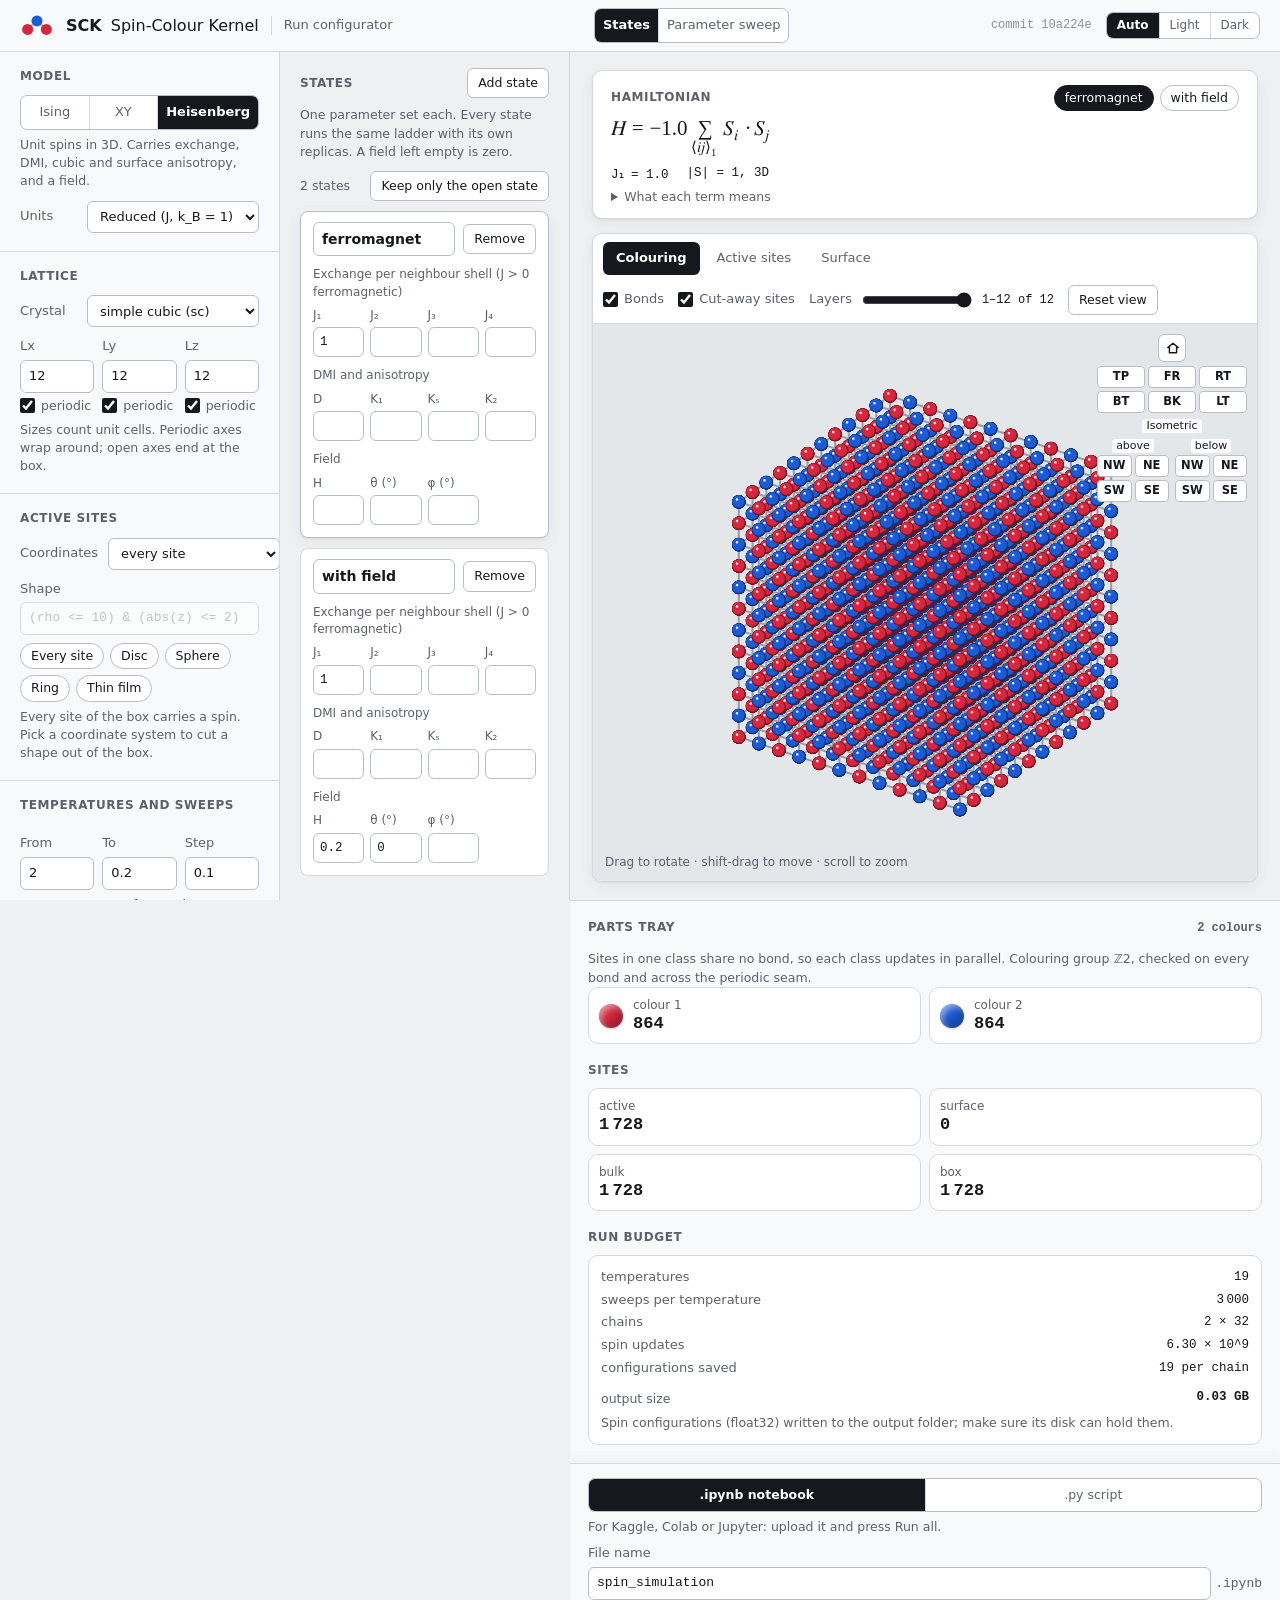
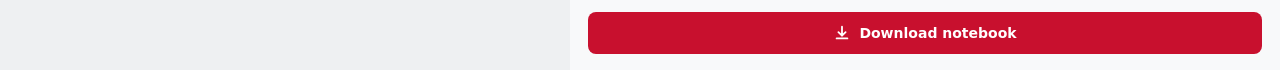
==== commit ca1991c9: "feat(configurator): label the sampling interval and spell out the sweeps and samples per temperature" ====
--- a/ready_for_run/configurator.html
+++ b/ready_for_run/configurator.html
@@ -164,7 +164,7 @@
 .mono { font-family: var(--mono); font-size: 13px; }
 .mid { width: 150px; } .short { width: 64px; display: inline-block; }
 .unit { display: flex; align-items: center; gap: 6px; color: var(--mute); white-space: nowrap; }
-.grid3 { display: grid; grid-template-columns: repeat(3, minmax(0, 1fr)); gap: 8px; }
+.grid3 { display: grid; grid-template-columns: repeat(3, minmax(0, 1fr)); gap: 8px; align-items: end; }
 .axes { display: grid; grid-template-columns: repeat(3, minmax(0, 1fr)); gap: 8px; }
 .axis { display: flex; flex-direction: column; gap: 4px; margin-top: 10px; font-size: 13px; color: var(--mute); }
 .axis .check { font-size: 12.5px; }
@@ -410,9 +410,9 @@
         <div class="grid3">
           <label class="col">Thermalize <input id="thermalization" inputmode="numeric"></label>
           <label class="col">Measure <input id="measurement" inputmode="numeric"></label>
-          <label class="col">Every <input id="measure_every" inputmode="numeric"></label>
+          <label class="col">Sample every <input id="measure_every" inputmode="numeric" aria-describedby="sweep-help"></label>
         </div>
-        <p class="help">Sweeps at each temperature: first to thermalize, then to measure, reading E and M every few sweeps.</p>
+        <p class="help" id="sweep-help">Sweeps at each temperature: the thermalizing ones are discarded, then E and M are read every few measuring sweeps.</p>
         <div class="grid3">
           <label class="col">Replicas <input id="replicas" inputmode="numeric"></label>
           <label class="col">Seed <input id="seed" inputmode="numeric"></label>
@@ -1237,7 +1237,7 @@
   };
 });
 </script>
-<script>const TEMPLATE = {"notebook": {"cells": [{"cell_type": "markdown", "metadata": {}, "source": ["# Spin Monte Carlo on the generated multi-colour kernel — ready to run\n", "\n", "Upload this file to Kaggle or Colab, or open it in Jupyter on your own machine, and press **Run all**.\n", "**You do not need to know Python, GPUs or the repository**: the notebook carries the package modules it\n", "uses, each checked against its `sha256`, so it runs code byte-identical to `spin-colour-kernel` at\n", "commit `345012b`.\n", "\n", "## What it does\n", "\n", "It cools every *state* you define (one set θ of Hamiltonian parameters) from `T_MAX` down to `T_MIN`,\n", "with many independent replicas per state, and records at every temperature the energy, the\n", "magnetization vector, |M| and M² (so the specific heat Cv and the susceptibility χ follow), and the full\n", "spin configuration of every replica.\n", "\n", "## How to use it\n", "\n", "1. **Edit only cell 1 (the parameters).** Every setting is explained next to it.\n", "2. *Run all*. The notebook finds your hardware by itself: every NVIDIA GPU it sees (one process per GPU,\n", "   the replicas of every state split equally among them), or the CPU when there is none.\n", "3. Read the plots (E, |M|, Cv, χ against T) and download the output folder.\n", "\n", "> GPU: an NVIDIA GPU with compute capability ≥ 7.0 (T4, A100, H100, …; Triton does not run on a P100).\n", "> CPU: Linux only (Colab, Kaggle without accelerator, WSL), through the Triton interpreter. It is\n", "> correct but **hundreds of times slower**: keep the box, the replicas and the sweeps small there."]}, {"cell_type": "markdown", "metadata": {}, "source": ["## 1 · Parameters\n", "\n", "The only cell to edit."]}, {"cell_type": "code", "metadata": {}, "execution_count": null, "outputs": [], "source": ["# ══════════════════════════════════════════════════════════════════════════════════════════════\n", "#  1 · THE PARAMETERS — the only cell to edit\n", "# ══════════════════════════════════════════════════════════════════════════════════════════════\n", "#\n", "# ── 1.1  TYPE OF HAMILTONIAN ────────────────────────────────────────────────────────────────────\n", "#   \"ising\"       spins s = ±1                   (1 component)\n", "#   \"xy\"          unit spins in the plane         (2 components)\n", "#   \"heisenberg\"  unit spins in 3D                (3 components)\n", "MODEL = \"heisenberg\"\n", "\n", "# ── 1.2  THE HAMILTONIAN (how it is written) ────────────────────────────────────────────────────\n", "#\n", "#   H = − Σ_s J_s Σ_<ij> in shell s  S_i · S_j    exchange, one constant per neighbour shell (each pair once)\n", "#       − Σ_<ij>  S_i^T A_ij S_j      bulk-type (Bloch) DMI on in-plane nearest-neighbour bonds, A_lm = D Σ_k r̂_k ε_klm\n", "#       + Σ_i K1_i (sx² sy² + sx² sz² + sy² sz²)  +  K2 Σ_i (sx sy sz)²      cubic anisotropy\n", "#       − Σ_i  H · S_i                                           Zeeman field\n", "#\n", "#   J_s > 0 is ferromagnetic, J_s < 0 antiferromagnetic. Shell 1 = nearest neighbours, 2 = next\n", "#   nearest, and so on (shells 1–4 on sc). K1_i = Ks on SURFACE sites (an active site with fewer active\n", "#   nearest neighbours than a bulk site), K1 elsewhere.\n", "#   Field direction: Heisenberg (sinθ cosφ, sinθ sinφ, cosθ) with θ = H_theta, φ = H_phi in degrees\n", "#   (θ = 0 is +z, the normal of a film or disc); XY (cosφ, sinφ); Ising +1.\n", "#   D, K1, Ks and K2 exist only for \"heisenberg\"; Ising and XY carry J and H.\n", "#\n", "# ── 1.3  THE STATES: one set θ of parameters each — add as many as you want ─────────────────────\n", "#   name     a label for the plots and files\n", "#   J        {shell: constant}, e.g. {1: 1.0} or {1: 1.0, 2: -0.2}\n", "#   D        Dzyaloshinskii–Moriya constant (bulk type: its vector lies along the bond)\n", "#   K1, Ks   cubic anisotropy, bulk and surface (Ks left out = K1)\n", "#   K2       second-order cubic anisotropy\n", "#   H, H_theta, H_phi   field magnitude and direction (degrees)\n", "#   A parameter left out is zero.\n", "STATES = [\n", "    dict(name=\"ferromagnet\", J={1: 1.0}),\n", "    dict(name=\"with field\",  J={1: 1.0}, H=0.2, H_theta=0.0),\n", "    # dict(name=\"nanodisk\", J={1: 1.0}, D=0.88, K1=0.177, Ks=0.139, K2=0.034, H=0.483, H_theta=0.0),\n", "]\n", "\n", "# ── 1.4  UNITS ──────────────────────────────────────────────────────────────────────────────────\n", "#   \"reduced\"  energies in units of your J, k_B = 1 (T is in the same units)\n", "#   \"meV\"      energies in meV, T in kelvin (k_B = 0.086173404 meV/K)\n", "UNITS = \"reduced\"\n", "\n", "# ── 1.5  CRYSTAL STRUCTURE AND BOX ──────────────────────────────────────────────────────────────\n", "#   2D: \"square\", \"triangular\", \"honeycomb\", \"kagome\"      BOX = [Lx, Ly]\n", "#   3D: \"sc\", \"bcc\", \"fcc\" (bcc, fcc: conventional cubic cells of 2 and 4 sites)   BOX = [Lx, Ly, Lz]\n", "#   The box is counted in unit cells; a square box has equal sizes, a rectangular one does not.\n", "#   PERIODIC: one True/False per axis. If no colouring fits a periodic box, it falls back to open.\n", "CRYSTAL  = \"sc\"\n", "BOX      = [12, 12, 12]\n", "PERIODIC = [True, True, True]\n", "\n", "# ── 1.6  ACTIVE SITES (a shape cut out of the box) ──────────────────────────────────────────────\n", "#   First the coordinate system, then the shape written in it. The origin is the centre of the box;\n", "#   lengths are in lattice units; angles in radians.\n", "#     \"cartesian\"    x, y, z\n", "#     \"spherical\"    r, theta, phi        a sphere of radius 5:            SHAPE = \"r <= 5\"\n", "#     \"cylindrical\"  rho, phi, z          a disc of radius 5, 3 layers:    SHAPE = \"(rho <= 5) & (abs(z) <= 1)\"\n", "#   Combine conditions with & (and), | (or), ~ (not). Leave BOTH empty to keep every site active.\n", "#   Sites outside the shape carry no spin; a shape usually goes with PERIODIC = [False, False, False].\n", "COORDS = \"\"\n", "SHAPE  = \"\"\n", "\n", "# ── 1.7  TEMPERATURES AND SWEEPS ────────────────────────────────────────────────────────────────\n", "T_MAX  = 2.0          # first (hottest) temperature\n", "T_MIN  = 0.2          # last (coldest) temperature\n", "T_STEP = 0.1          # step of the ladder\n", "THERMALIZATION = 1000 # sweeps at each temperature before measuring\n", "MEASUREMENT    = 2000 # sweeps at each temperature while measuring\n", "MEASURE_EVERY  = 10   # read E and M every this many measuring sweeps\n", "REPLICAS       = 32   # independent chains per state, split equally among the GPUs (more is cheaper per update)\n", "SEED           = 1\n", "\n", "# ── 1.8  OUTPUT ─────────────────────────────────────────────────────────────────────────────────\n", "#   CONFIG_EVERY = 1 saves every replica's full configuration at every temperature step;\n", "#   2 at every second step, and so on.\n", "CONFIG_EVERY = 1\n", "OUTPUT_DIR   = \"simulation_output\"\n", "GPUS         = \"all\"   # \"all\", or a list such as [0] or [0, 1]; ignored on CPU"]}, {"cell_type": "markdown", "metadata": {}, "source": ["## 2 · Hardware"]}, {"cell_type": "code", "metadata": {}, "execution_count": null, "outputs": [], "source": ["# 2 · Hardware: every usable NVIDIA GPU, or the CPU through the Triton interpreter.\n", "import os, subprocess, sys\n", "\n", "def _sh(*a):\n", "    try:\n", "        return subprocess.run(a, capture_output=True, text=True).stdout.strip()\n", "    except OSError:\n", "        return \"\"\n", "\n", "import torch\n", "caps = [torch.cuda.get_device_capability(i) for i in range(torch.cuda.device_count())] \\\n", "    if torch.cuda.is_available() else []\n", "usable = [i for i, c in enumerate(caps) if c >= (7, 0)]\n", "if caps and not usable:\n", "    print(f\"GPU(s) found with capability {caps}, below the 7.0 Triton needs: using the CPU\")\n", "if GPUS != \"all\":\n", "    usable = [g for g in usable if g in list(GPUS)]\n", "DEVICE = \"cuda\" if usable else \"cpu\"\n", "if DEVICE == \"cpu\":\n", "    os.environ[\"TRITON_INTERPRET\"] = \"1\"      # must precede the first import of triton\n", "try:\n", "    import triton\n", "except ImportError:\n", "    subprocess.run([sys.executable, \"-m\", \"pip\", \"install\", \"-q\", \"triton\"], check=True)\n", "    import triton\n", "if DEVICE == \"cuda\":\n", "    print(\"GPU:\", _sh(\"nvidia-smi\", \"--query-gpu=index,name,memory.total\", \"--format=csv,noheader\"))\n", "    print(f\"using {len(usable)} GPU(s): {usable}\")\n", "else:\n", "    print(\"no usable GPU: running on the CPU (Triton interpreter, slow; keep the run small)\")\n", "print(f\"torch {torch.__version__}  triton {triton.__version__}\")"]}, {"cell_type": "markdown", "metadata": {}, "source": ["## 3 · The modules\n", "\n", "Written to disk from the literals below, each checked against its `sha256`."]}, {"cell_type": "code", "metadata": {}, "execution_count": null, "outputs": [], "source": ["# Spin_Colour_Kernel/__init__.py — byte-identical to the repository. sha256 e3b0c44298fc1c149afbf4c8996fb92427ae41e4649b934ca495991b7852b855\n", "import hashlib, os\n", "_src = ''\n", "assert hashlib.sha256(_src.encode()).hexdigest() == \"e3b0c44298fc1c149afbf4c8996fb92427ae41e4649b934ca495991b7852b855\", \"__init__.py: sha256 mismatch\"\n", "os.makedirs(\"Spin_Colour_Kernel\", exist_ok=True)\n", "with open(\"Spin_Colour_Kernel/__init__.py\", \"w\") as f:\n", "    f.write(_src)\n", "print(\"wrote Spin_Colour_Kernel/__init__.py  sha256 e3b0c44298fc1c14…\")"]}, {"cell_type": "code", "metadata": {}, "execution_count": null, "outputs": [], "source": ["# Spin_Colour_Kernel/crystals.py — byte-identical to the repository. sha256 13b8e7758dcc9259ee1d7705e6b994857a7a0c80f72e73d6998195ad562dfe76\n", "import hashlib, os\n", "_src = '\"\"\"Crystals as Bravais lattices with a basis, and their bond tables (proposal r07, eq. 4).\\n\\nA site is the pair (c, alpha): an integer cell coordinate c in Z^D and a basis index alpha.\\nA directed bond (alpha, alpha2, delta) joins (c, alpha) to (c + delta, alpha2). Bond tables are\\ngenerated from neighbour shells by real-space distance, so a crystal is fully described by its\\nprimitive (or conventional) vectors and its basis offsets.\\n\"\"\"\\n\\nfrom __future__ import annotations\\n\\nimport itertools\\nfrom dataclasses import dataclass, field\\n\\nimport numpy as np\\n\\n\\n@dataclass(frozen=True)\\nclass Bond:\\n    \"\"\"One directed bond-table entry: (c, alpha) ~ (c + delta, alpha2), on neighbour shell `shell`.\"\"\"\\n\\n    alpha: int\\n    alpha2: int\\n    delta: tuple[int, ...]\\n    shell: int\\n\\n\\n@dataclass\\nclass Crystal:\\n    name: str\\n    vectors: np.ndarray          # (D, D) rows are lattice vectors a_k in Cartesian units\\n    basis: np.ndarray            # (b, D) basis offsets in fractional (cell) coordinates\\n    shells: tuple[int, ...] = (1,)\\n    bonds: list[Bond] = field(default_factory=list)\\n\\n    @property\\n    def D(self) -> int:\\n        return int(self.vectors.shape[0])\\n\\n    @property\\n    def b(self) -> int:\\n        return int(self.basis.shape[0])\\n\\n    def position(self, c, alpha) -> np.ndarray:\\n        frac = np.asarray(c, dtype=float) + self.basis[alpha]\\n        return frac @ self.vectors\\n\\n\\ndef shell_distances(vectors: np.ndarray, basis: np.ndarray, nshell: int, reach: int = 3) -> list[float]:\\n    \"\"\"The first `nshell` distinct neighbour distances over every basis pair.\"\"\"\\n    D = vectors.shape[0]\\n    ds = set()\\n    for a in range(basis.shape[0]):\\n        for a2 in range(basis.shape[0]):\\n            for delta in itertools.product(range(-reach, reach + 1), repeat=D):\\n                r = (np.asarray(delta, float) + basis[a2] - basis[a]) @ vectors\\n                d = float(np.linalg.norm(r))\\n                if d > 1e-9:\\n                    ds.add(round(d, 9))\\n    return sorted(ds)[:nshell]\\n\\n\\ndef build_bonds(vectors: np.ndarray, basis: np.ndarray, shells: tuple[int, ...], reach: int = 3) -> list[Bond]:\\n    \"\"\"Directed bond table for the requested shells (1-based), in a fixed, documented order.\\n\\n    Order: shell, then alpha, then alpha2, then delta in lexicographic order. The order is the\\n    accumulation order of the local field, both in the kernel and in every reference.\\n    \"\"\"\\n    dist = shell_distances(vectors, basis, max(shells), reach)\\n    D = vectors.shape[0]\\n    out: list[Bond] = []\\n    for s in sorted(shells):\\n        target = dist[s - 1]\\n        for a in range(basis.shape[0]):\\n            for a2 in range(basis.shape[0]):\\n                for delta in itertools.product(range(-reach, reach + 1), repeat=D):\\n                    r = (np.asarray(delta, float) + basis[a2] - basis[a]) @ vectors\\n                    if abs(np.linalg.norm(r) - target) < 1e-7:\\n                        out.append(Bond(a, a2, tuple(int(v) for v in delta), s))\\n    return out\\n\\n\\ndef make(name: str, shells: tuple[int, ...] = (1,)) -> Crystal:\\n    \"\"\"The crystals of the system matrix. bcc and fcc use conventional cubic cells (b = 2, 4).\"\"\"\\n    s3 = np.sqrt(3.0)\\n    tri = np.array([[1.0, 0.0], [0.5, s3 / 2]])\\n    table = {\\n        \"square\": (np.eye(2), np.zeros((1, 2))),\\n        \"triangular\": (tri, np.zeros((1, 2))),\\n        \"honeycomb\": (tri, np.array([[0.0, 0.0], [1 / 3, 1 / 3]])),\\n        \"kagome\": (tri, np.array([[0.0, 0.0], [0.5, 0.0], [0.0, 0.5]])),\\n        \"sc\": (np.eye(3), np.zeros((1, 3))),\\n        \"bcc\": (np.eye(3), np.array([[0, 0, 0], [0.5, 0.5, 0.5]])),\\n        \"fcc\": (np.eye(3), np.array([[0, 0, 0], [0.5, 0.5, 0], [0.5, 0, 0.5], [0, 0.5, 0.5]])),\\n    }\\n    if name not in table:\\n        raise KeyError(f\"unknown crystal {name!r}; known: {sorted(table)}\")\\n    vec, basis = table[name]\\n    vec = np.asarray(vec, float)\\n    basis = np.asarray(basis, float)\\n    reach = 3 if max(shells) <= 2 else 4\\n    return Crystal(name, vec, basis, tuple(shells), build_bonds(vec, basis, tuple(shells), reach))\\n\\n\\ndef coordination(crystal: Crystal) -> dict[int, int]:\\n    \"\"\"Bonds leaving each basis site, per alpha.\"\"\"\\n    out = {a: 0 for a in range(crystal.b)}\\n    for bd in crystal.bonds:\\n        out[bd.alpha] += 1\\n    return out\\n'\n", "assert hashlib.sha256(_src.encode()).hexdigest() == \"13b8e7758dcc9259ee1d7705e6b994857a7a0c80f72e73d6998195ad562dfe76\", \"crystals.py: sha256 mismatch\"\n", "os.makedirs(\"Spin_Colour_Kernel\", exist_ok=True)\n", "with open(\"Spin_Colour_Kernel/crystals.py\", \"w\") as f:\n", "    f.write(_src)\n", "print(\"wrote Spin_Colour_Kernel/crystals.py  sha256 13b8e7758dcc9259…\")"]}, {"cell_type": "code", "metadata": {}, "execution_count": null, "outputs": [], "source": ["# Spin_Colour_Kernel/colouring.py — byte-identical to the repository. sha256 86c87e437035d5af8e4ead9416924b598beb80241722d45742de20fa66d26a01\n", "import hashlib, os\n", "_src = '\"\"\"Linear colourings as lattice homomorphisms into a finite abelian group (proposal r07, eqs. 5-8).\\n\\ngamma(c, alpha) = K c + o_alpha (mod m), with K in Z^{r x D} and o_alpha in Z_m1 x ... x Z_mr.\\nAdmissibility (7) is a finite check over the bond table; the seam condition (8) binds the colouring\\nto a periodic box. The search runs over every abelian group (invariant-factor form) in increasing\\norder n_c and returns the first admissible colouring. The clique number of the bond graph is the\\nlower bound, so optimality is certified when the two meet.\\n\"\"\"\\n\\nfrom __future__ import annotations\\n\\nimport itertools\\nfrom dataclasses import dataclass\\n\\nimport numpy as np\\n\\nfrom .crystals import Crystal\\n\\n\\n@dataclass(frozen=True)\\nclass Colouring:\\n    m: tuple[int, ...]                 # group orders, invariant-factor form\\n    K: tuple[tuple[int, ...], ...]     # r rows, D columns\\n    o: tuple[tuple[int, ...], ...]     # b rows, r columns\\n\\n    @property\\n    def n_colours(self) -> int:\\n        return int(np.prod(self.m)) if self.m else 1\\n\\n    def colour(self, c, alpha) -> int:\\n        \"\"\"Mixed-radix index of gamma(c, alpha) in [0, n_c).\"\"\"\\n        idx = 0\\n        for r, mr in enumerate(self.m):\\n            g = (sum(self.K[r][k] * int(c[k]) for k in range(len(c))) + self.o[alpha][r]) % mr\\n            idx = idx * mr + g\\n        return idx\\n\\n    def describe(self) -> str:\\n        grp = \" x \".join(f\"Z{m}\" for m in self.m) or \"trivial\"\\n        return f\"{grp}; K={[list(r) for r in self.K]}; o={[list(x) for x in self.o]}\"\\n\\n\\ndef abelian_groups(n: int) -> list[tuple[int, ...]]:\\n    \"\"\"Every abelian group of order n, as invariant factors m1 | m2 | ... | mr.\"\"\"\\n    out = []\\n\\n    def rec(rem, prev, acc):\\n        if rem == 1:\\n            out.append(tuple(acc))\\n            return\\n        for d in range(2, rem + 1):\\n            if rem % d == 0 and (prev is None or d % prev == 0):\\n                rec(rem // d, d, acc + [d])\\n\\n    if n == 1:\\n        return [()]\\n    rec(n, None, [])\\n    # invariant factors must divide each other in order; rec builds m1 | m2 | ...\\n    return [g for g in out if all(g[i + 1] % g[i] == 0 for i in range(len(g) - 1))]\\n\\n\\ndef admissible(col: Colouring, crystal: Crystal) -> bool:\\n    \"\"\"Condition (7): K delta + o_alpha2 - o_alpha != 0 (mod m) for every bond.\"\"\"\\n    for bd in crystal.bonds:\\n        v = []\\n        for r, mr in enumerate(col.m):\\n            v.append((sum(col.K[r][k] * bd.delta[k] for k in range(crystal.D))\\n                      + col.o[bd.alpha2][r] - col.o[bd.alpha][r]) % mr)\\n        if all(x == 0 for x in v):\\n            return False\\n    return True\\n\\n\\ndef seam_ok(col: Colouring, box: tuple[int, ...], periodic: tuple[bool, ...]) -> bool:\\n    \"\"\"Condition (8): every periodic axis k has K[:, k] L_k = 0 (mod m).\"\"\"\\n    for k, (Lk, per) in enumerate(zip(box, periodic)):\\n        if per and any((col.K[r][k] * Lk) % mr for r, mr in enumerate(col.m)):\\n            return False\\n    return True\\n\\n\\ndef search(crystal: Crystal, box: tuple[int, ...] | None = None, periodic: tuple[bool, ...] | None = None,\\n           max_colours: int = 32) -> Colouring | None:\\n    \"\"\"First admissible linear colouring in increasing n_c (and seam-compatible with `box` if given).\"\"\"\\n    D, b = crystal.D, crystal.b\\n    for n in range(1, max_colours + 1):\\n        for m in abelian_groups(n):\\n            r = len(m)\\n            elems = list(itertools.product(*[range(mi) for mi in m])) if r else [()]\\n            # K columns: one group element per lattice axis\\n            for cols in itertools.product(elems, repeat=D):\\n                K = tuple(tuple(cols[k][i] for k in range(D)) for i in range(r))\\n                for offs in itertools.product(elems, repeat=b - 1):\\n                    o = (tuple([0] * r),) + tuple(offs)\\n                    col = Colouring(m, K, o)\\n                    if box is not None and not seam_ok(col, box, periodic or (True,) * D):\\n                        continue\\n                    if admissible(col, crystal):\\n                        return col\\n    return None\\n\\n\\ndef verify_on_box(col: Colouring, crystal: Crystal, box: tuple[int, ...], periodic: tuple[bool, ...]) -> bool:\\n    \"\"\"Independent check: colour every site of the box and test every bond explicitly, seam included.\"\"\"\\n    for c in itertools.product(*[range(L) for L in box]):\\n        for bd in crystal.bonds:\\n            if bd.alpha >= crystal.b:\\n                continue\\n            c2 = []\\n            inside = True\\n            for k in range(crystal.D):\\n                x = c[k] + bd.delta[k]\\n                if periodic[k]:\\n                    x %= box[k]\\n                elif not 0 <= x < box[k]:\\n                    inside = False\\n                c2.append(x)\\n            if inside and col.colour(c, bd.alpha) == col.colour(c2, bd.alpha2):\\n                return False\\n    return True\\n\\n\\ndef clique_number(crystal: Crystal, window: int = 2) -> int:\\n    \"\"\"Largest clique of the infinite bond graph, by Bron-Kerbosch on a window around one site.\\n\\n    Every clique is translated so that one of its sites is (0, alpha); every other site lies within\\n    one bond of it, so a window of the bond reach holds every clique.\\n    \"\"\"\\n    D = crystal.D\\n    reach = max(max(abs(x) for x in bd.delta) for bd in crystal.bonds)\\n    w = max(window, reach)\\n    nodes = [(c, a) for c in itertools.product(range(-w, w + 1), repeat=D) for a in range(crystal.b)]\\n    index = {n: i for i, n in enumerate(nodes)}\\n\\n    nbrs = [set() for _ in nodes]\\n    for i, u in enumerate(nodes):\\n        for bd in crystal.bonds:\\n            if bd.alpha != u[1]:\\n                continue\\n            c2 = tuple(u[0][k] + bd.delta[k] for k in range(D))\\n            j = index.get((c2, bd.alpha2))\\n            if j is not None:\\n                nbrs[i].add(j)\\n    best = 1\\n    for a in range(crystal.b):\\n        start = index[(tuple([0] * D), a)]\\n\\n        def bk(R, P, X):\\n            nonlocal best\\n            if not P and not X:\\n                best = max(best, len(R))\\n                return\\n            if len(R) + len(P) <= best:\\n                return\\n            for v in list(P):\\n                bk(R | {v}, P & nbrs[v], X & nbrs[v])\\n                P = P - {v}\\n                X = X | {v}\\n\\n        bk({start}, set(nbrs[start]), set())\\n    return best\\n'\n", "assert hashlib.sha256(_src.encode()).hexdigest() == \"86c87e437035d5af8e4ead9416924b598beb80241722d45742de20fa66d26a01\", \"colouring.py: sha256 mismatch\"\n", "os.makedirs(\"Spin_Colour_Kernel\", exist_ok=True)\n", "with open(\"Spin_Colour_Kernel/colouring.py\", \"w\") as f:\n", "    f.write(_src)\n", "print(\"wrote Spin_Colour_Kernel/colouring.py  sha256 86c87e437035d5af…\")"]}, {"cell_type": "code", "metadata": {}, "execution_count": null, "outputs": [], "source": ["# Spin_Colour_Kernel/system.py — byte-identical to the repository. sha256 1f9b689167ca3ddd09edb83493a7e44bcd6276f9125a3d84bc2289b5468ca1e1\n", "import hashlib, os\n", "_src = '\"\"\"A system is the triple (spin model, crystal, finite geometry) with its couplings (proposal r07, eqs. 1-4).\\n\\nSpins live in the component-planar, basis-planar layout of eq. (10):\\n    S[B, n, b, L3, L2, L1], fastest axis L1 (x). For D = 2, L3 = 1.\\nMasked sites hold the zero vector and are never updated, so a masked or open-boundary neighbour\\ncontributes zero to the local field (3) without a mask load.\\n\"\"\"\\n\\nfrom __future__ import annotations\\n\\nfrom dataclasses import dataclass, field\\n\\nimport numpy as np\\n\\nfrom . import crystals as cr\\nfrom .colouring import Colouring, search, seam_ok, verify_on_box\\n\\n\\n@dataclass\\nclass System:\\n    name: str\\n    n: int                                   # spin components: 1 Ising, 2 XY, 3 Heisenberg\\n    crystal: cr.Crystal\\n    box: tuple[int, ...]                     # (L1, L2[, L3]) cells\\n    periodic: tuple[bool, ...]\\n    J: dict[int, float]                      # isotropic exchange per shell\\n    extra: dict[int, np.ndarray] = field(default_factory=dict)   # bond index -> extra n x n matrix (DMI ...)\\n    h: tuple[float, ...] | None = None       # uniform field\\n    cubic_k1: np.ndarray | None = None       # per-site cubic anisotropy K1, shape (b, L3, L2, L1)\\n    cubic_k2: float = 0.0                    # (sx sy sz)^2 coefficient\\n    mask: np.ndarray | None = None           # bool (b, L3, L2, L1); False = no spin\\n    colouring: Colouring | None = None\\n    T_ref: float | None = None               # reference critical temperature, when one exists\\n    acceptance: str = \"metropolis\"           # \"metropolis\": u < exp(-beta dE); \"barker\": heat-bath rule\\n\\n    def __post_init__(self):\\n        if self.n not in (1, 2, 3):\\n            raise ValueError(\"n must be 1, 2 or 3\")\\n        if len(self.box) != self.crystal.D or len(self.periodic) != self.crystal.D:\\n            raise ValueError(\"box and periodic must have one entry per lattice axis\")\\n        if self.cubic_k1 is not None and self.n != 3:\\n            raise ValueError(\"cubic anisotropy needs n = 3\")\\n        if self.acceptance not in (\"metropolis\", \"barker\"):\\n            raise ValueError(\"acceptance must be \\'metropolis\\' or \\'barker\\'\")\\n        if self.colouring is None:\\n            self.colouring = search(self.crystal, self.box, self.periodic)\\n            if self.colouring is None:\\n                raise ValueError(f\"{self.name}: no seam-compatible linear colouring for box {self.box}\")\\n        if not seam_ok(self.colouring, self.box, self.periodic):\\n            raise ValueError(f\"{self.name}: colouring violates the seam condition (8) on box {self.box}\")\\n        if not verify_on_box(self.colouring, self.crystal, self.box, self.periodic):\\n            raise ValueError(f\"{self.name}: colouring is not admissible on the box\")\\n\\n    # ---------------------------------------------------------------- geometry\\n    @property\\n    def L1(self) -> int:\\n        return int(self.box[0])\\n\\n    @property\\n    def L2(self) -> int:\\n        return int(self.box[1])\\n\\n    @property\\n    def L3(self) -> int:\\n        return int(self.box[2]) if self.crystal.D == 3 else 1\\n\\n    @property\\n    def b(self) -> int:\\n        return self.crystal.b\\n\\n    @property\\n    def shape(self) -> tuple[int, int, int, int]:\\n        return (self.b, self.L3, self.L2, self.L1)\\n\\n    def site_mask(self) -> np.ndarray:\\n        return np.ones(self.shape, bool) if self.mask is None else self.mask.astype(bool)\\n\\n    @property\\n    def n_active(self) -> int:\\n        return int(self.site_mask().sum())\\n\\n    def bond_matrix(self, i: int) -> np.ndarray:\\n        bd = self.crystal.bonds[i]\\n        M = self.J.get(bd.shell, 0.0) * np.eye(self.n)\\n        if i in self.extra:\\n            M = M + self.extra[i]\\n        return M\\n\\n    def colour_map(self) -> np.ndarray:\\n        \"\"\"Colour of every site, shape (b, L3, L2, L1).\"\"\"\\n        out = np.zeros(self.shape, np.int64)\\n        for a in range(self.b):\\n            for z in range(self.L3):\\n                for y in range(self.L2):\\n                    for x in range(self.L1):\\n                        c = (x, y, z)[: self.crystal.D]\\n                        out[a, z, y, x] = self.colouring.colour(c, a)\\n        return out\\n\\n\\n# -------------------------------------------------------------------- matrix\\ndef ising(crystal: str, L: int, J: float = 1.0, shells=(1,), T_ref=None) -> System:\\n    c = cr.make(crystal, tuple(shells))\\n    return System(f\"Ising {crystal}\", 1, c, (L,) * c.D, (True,) * c.D, {s: J for s in shells}, T_ref=T_ref)\\n\\n\\ndef xy(crystal: str, L: int, J: float = 1.0, T_ref=None) -> System:\\n    c = cr.make(crystal)\\n    return System(f\"XY {crystal}\", 2, c, (L,) * c.D, (True,) * c.D, {1: J}, T_ref=T_ref)\\n\\n\\ndef heisenberg(crystal: str, L: int, J: float = 1.0, T_ref=None, label=None) -> System:\\n    c = cr.make(crystal)\\n    return System(label or f\"Heisenberg {crystal}\", 3, c, (L,) * c.D, (True,) * c.D, {1: J}, T_ref=T_ref)\\n\\n\\ndef nanodot(Rd: float = 18.30, L: int = 5, Jex=1.0, Kan1=0.177, Kan2=0.034, KanS=0.139, Hex=0.483,\\n            KDM=0.88, gamma_deg=90.0, shells=(1,), J_shells=None) -> System:\\n    \"\"\"The nanodot system: sc Heisenberg disc inside an open box.\\n\\n    `shells` adds sc exchange shells beyond the first, with couplings `J_shells` {shell: J} relative\\n    to Jex; the colouring search then finds a colouring admissible for all of them. DMI stays on the\\n    first-shell in-plane bonds and the surface is still defined by first neighbours.\\n\\n    The disc never reaches the box edge, so every seam bond would touch a masked (zero) site; an\\n    open box is the same Hamiltonian as a periodic one and meets condition (8) without a constraint on N.\\n\\n    Bulk-type (Bloch) DMI restricted to the in-plane bonds: its vector lies along each bond, D_ij = -KDM r_ij,\\n    so the bond energy is -KDM r_ij . (S_i x S_j) (local field term KDM * (-dyz, dxz, dyx - dxy)), cubic anisotropy with surface constant KanS where a site has\\n    fewer than six in-disc neighbours, and a Zeeman field Hex (cos g, 0, sin g).\\n    \"\"\"\\n    shells = tuple(sorted(set(shells) | {1}))\\n    c = cr.make(\"sc\", shells)\\n    J = {1: Jex, **{int(k): float(v) for k, v in (J_shells or {}).items() if int(k) in shells and int(k) != 1}}\\n    L2 = int(Rd) + 1\\n    N = 2 * L2 + 1\\n    xs = np.arange(-L2, L2 + 1)\\n    xg, yg = np.meshgrid(xs, xs, indexing=\"xy\")\\n    disk = (xg ** 2 + yg ** 2) <= Rd ** 2               # [y, x]\\n    mask = np.broadcast_to(disk, (L, N, N)).copy()[None]  # (1, L, N, N)\\n    surface = np.zeros_like(mask)\\n    for z in range(L):\\n        for y in range(N):\\n            for x in range(N):\\n                if not mask[0, z, y, x]:\\n                    continue\\n                k = 0\\n                for dz, dy, dx in ((0, 0, 1), (0, 0, -1), (0, 1, 0), (0, -1, 0), (1, 0, 0), (-1, 0, 0)):\\n                    nz, ny, nx = z + dz, (y + dy) % N, (x + dx) % N\\n                    if 0 <= nz < L and mask[0, nz, ny, nx]:\\n                        k += 1\\n                surface[0, z, y, x] = k < 6\\n    k1 = np.where(surface, KanS, Kan1).astype(np.float32) * mask\\n    extra = {}\\n    for i, bd in enumerate(c.bonds):\\n        dx, dy, dz = bd.delta\\n        E = np.zeros((3, 3))\\n        if (dx, dy, dz) == (1, 0, 0):\\n            E[1, 2], E[2, 1] = KDM, -KDM\\n        elif (dx, dy, dz) == (-1, 0, 0):\\n            E[1, 2], E[2, 1] = -KDM, KDM\\n        elif (dx, dy, dz) == (0, 1, 0):\\n            E[0, 2], E[2, 0] = -KDM, KDM\\n        elif (dx, dy, dz) == (0, -1, 0):\\n            E[0, 2], E[2, 0] = KDM, -KDM\\n        if E.any():\\n            extra[i] = E\\n    g = np.deg2rad(gamma_deg)\\n    return System(\"Heisenberg nanodot\", 3, c, (N, N, L), (False, False, False), J, extra,\\n                  h=(Hex * float(np.cos(g)), 0.0, Hex * float(np.sin(g))), cubic_k1=k1, cubic_k2=Kan2,\\n                  mask=mask)\\n\\n\\n# Reference critical temperatures (J = kB = 1), from experiments v03 section E4.\\nTC = {\\n    \"Ising square\": 2.0 / np.log(1 + np.sqrt(2)),\\n    \"Ising triangular\": 4.0 / np.log(3.0),\\n    \"Ising sc\": 4.511523,      # 1/0.22165463, Ferrenberg, Xu and Landau 2018\\n    \"Ising bcc\": 6.355,        # 1/0.157373, Lundow and Campbell 2018\\n    \"Ising fcc\": 9.797132,     # 1/0.1020707(2), Yu 2015 (Physica A 419, 75)\\n    \"XY sc\": 2.20184,          # 1/0.4541652, Xu et al. 2019\\n    \"Heisenberg sc\": 1.4430,   # Chen, Ferrenberg and Landau 1993\\n    \"Heisenberg bcc\": 2.0542,  # Chen, Ferrenberg and Landau 1993\\n}\\n\\n\\ndef matrix(small: bool = True) -> list[System]:\\n    \"\"\"The 13 systems of experiment E1 at a small size per crystal (seam-compatible boxes).\"\"\"\\n    s = [\\n        ising(\"square\", 8, T_ref=TC[\"Ising square\"]),\\n        ising(\"triangular\", 6, T_ref=TC[\"Ising triangular\"]),\\n        ising(\"sc\", 4, T_ref=TC[\"Ising sc\"]),\\n        ising(\"bcc\", 4, T_ref=TC[\"Ising bcc\"]),\\n        ising(\"fcc\", 4, T_ref=TC[\"Ising fcc\"]),\\n        xy(\"square\", 8, T_ref=0.893),\\n        xy(\"sc\", 4, T_ref=TC[\"XY sc\"]),\\n        heisenberg(\"sc\", 4, T_ref=TC[\"Heisenberg sc\"]),\\n        heisenberg(\"bcc\", 4, T_ref=TC[\"Heisenberg bcc\"]),\\n        heisenberg(\"fcc\", 4, T_ref=None),\\n        heisenberg(\"triangular\", 6, J=-1.0, T_ref=0.285, label=\"Heisenberg triangular AFM\"),\\n        heisenberg(\"kagome\", 6, J=-1.0, T_ref=None, label=\"Heisenberg kagome AFM\"),\\n        nanodot(Rd=3.0, L=3),\\n    ]\\n    return s\\n'\n", "assert hashlib.sha256(_src.encode()).hexdigest() == \"1f9b689167ca3ddd09edb83493a7e44bcd6276f9125a3d84bc2289b5468ca1e1\", \"system.py: sha256 mismatch\"\n", "os.makedirs(\"Spin_Colour_Kernel\", exist_ok=True)\n", "with open(\"Spin_Colour_Kernel/system.py\", \"w\") as f:\n", "    f.write(_src)\n", "print(\"wrote Spin_Colour_Kernel/system.py  sha256 1f9b689167ca3ddd…\")"]}, {"cell_type": "code", "metadata": {}, "execution_count": null, "outputs": [], "source": ["# Spin_Colour_Kernel/generator.py — byte-identical to the repository. sha256 5e9058a6ce269efcd6b61030bc90d836d2853b18bf683f7ae06e0da598241694\n", "import hashlib, os\n", "_src = '\"\"\"The kernel generator (proposal r07, section 5): one System -> one specialized Triton kernel.\\n\\nSpins are read in the storage type of `src_ptr` (int8 for Ising, float32 for vector models) and\\nconverted to float32 for the arithmetic; results are stored back in the type of `dst_ptr`.\\n\\nThe model (n, proposal, anisotropy), the bond table, the colouring and the box are emitted as\\nstraight-line Triton source; only the replica index, the inverse temperature and the counter state\\nare runtime values. One launch updates one (colour, sublattice) class; a sweep is the composition\\nof the n_c * b class launches, in a fixed order.\\n\\nColour compaction. Along x a linear colouring repeats with period P = lcm_r m_r / gcd(K_r1, m_r)\\n(STRIDE = P), and along a row each colour of the row\\'s coset appears at most once per period. A class\\nlaunch therefore gives each program a tile of R rows x BX = ceil(L1 / P) sites: each lane solves its\\nrow\\'s residue x0 from the colouring and takes x0 + P * j. A row without the colour does nothing, and\\nwhen P is close to L1 one program still covers R rows instead of a single site. Every load of a class launch is masked by the update predicate, so a sweep reads the\\nlattice about once whatever n_c is, instead of n_c times. The sequential reference and the synchronous control keep STRIDE = 1, R = 1.\\n\\nRandomness is Philox (`tl.rand4x`) keyed by a per-sweep seed and countered by (replica, site), so the\\nstream is a pure function of the site and the sweep, never of the launch grid. The same compiled\\nkernel serves the parallel chain and the sequential reference: the reference launches it once per\\nsite (`x_only`, `row0`), the parallel chain once per class.\\n\"\"\"\\n\\nfrom __future__ import annotations\\n\\nimport hashlib\\nimport importlib.util\\nimport math\\nimport os\\nimport sys\\nfrom pathlib import Path\\n\\nimport numpy as np\\n\\nfrom .system import System\\n\\nCACHE = Path(os.environ.get(\"SCK_CACHE\", Path.home() / \".cache\" / \"spin_colour_kernel\"))\\n\\n\\ndef _f(x: float) -> str:\\n    return repr(float(np.float32(x)))\\n\\n\\ndef _coord_expr(var: str, d: int, L: int, periodic: bool) -> tuple[str, str | None]:\\n    \"\"\"Neighbour coordinate and its validity predicate (None when always valid).\"\"\"\\n    if d == 0:\\n        return var, None\\n    if periodic:\\n        return f\"(({var} + {d % L}) % {L})\", None\\n    e = f\"({var} + {d})\"\\n    return e, f\"(({e} >= 0) & ({e} < {L}))\"\\n\\n\\ndef x_period(col) -> int:\\n    \"\"\"Period along x of a linear colouring: lcm over its factors of m_r / gcd(K_r1, m_r).\"\"\"\\n    P = 1\\n    for r, mr in enumerate(col.m):\\n        P = math.lcm(P, mr // math.gcd(int(col.K[r][0]) % mr or mr, mr))\\n    return P\\n\\n\\ndef _colour_expr(sys_: System, xv: str, a: int) -> str:\\n    \"\"\"Colour of site (xv, y, z) of sublattice a, as a Triton expression (mixed-radix, eq. 6).\"\"\"\\n    col, D = sys_.colouring, sys_.crystal.D\\n    if not col.m:\\n        return f\"{xv} * 0\"\\n    terms = []\\n    for r, mr in enumerate(col.m):\\n        coeffs = list(col.K[r]) + [0] * (3 - D)\\n        terms.append((f\"({coeffs[0]} * {xv} + {coeffs[1]} * y + {coeffs[2]} * z + {col.o[a][r]}) % {mr}\", mr))\\n    expr = terms[0][0]\\n    for e, mr in terms[1:]:\\n        expr = f\"({expr}) * {mr} + {e}\"\\n    return expr\\n\\n\\ndef _emit_tile(w, sys_: System, chunked: bool) -> None:\\n    \"\"\"Lanes, rows and the colour-compacted x coordinate of one class launch; defines live, xc, yv, zv.\\n\\n    chunked: one-row programs take their x chunk from grid axis 2 (rows longer than one program\\'s lanes).\"\"\"\\n    b, L1, L2, L3 = sys_.b, sys_.L1, sys_.L2, sys_.L3\\n    # a program covers a tile of R rows x BX sites, flattened onto BLOCK lanes: lane l is row l // BX\\n    # of the tile and the (l % BX)-th site of that row\\'s colour class (x0 + STRIDE * j)\\n    w(\"    lane = tl.arange(0, BLOCK)\")\\n    w(\"    if R == 1:\")                       # one row per program: row coordinates stay scalars\\n    w(\"        j = lane + tl.program_id(2) * BLOCK\" if chunked else \"        j = lane\")\\n    w(\"        row = tl.program_id(1) + row0\")\\n    w(f\"        z = row // {L2}\")\\n    w(f\"        y = row % {L2}\")\\n    w(\"    else:\")\\n    w(\"        j = lane % BX\")\\n    w(\"        rowv = tl.program_id(1) * R + lane // BX + row0\")\\n    w(f\"        rok = (lane < R * BX) & (rowv < {L3 * L2})\")\\n    w(\"        rowc = tl.where(rok, rowv, 0)\")\\n    w(f\"        z = rowc // {L2}\")\\n    w(f\"        y = rowc % {L2}\")\\n\\n    # compaction: along a row the colour has period STRIDE and each colour of the row\\'s coset appears\\n    # at most once per period, so each lane finds its row\\'s residue x0 (L1 when the row lacks it)\\n    w(\"    if STRIDE > 1:\")\\n    w(f\"        x0 = tl.zeros([BLOCK], dtype=tl.int32) + {L1}\")\\n    w(\"        for q in tl.static_range(STRIDE):\")\\n    for a in range(b):\\n        kw = \"if\" if a == 0 else \"elif\"\\n        w(f\"            {kw} ALPHA == {a}:\")\\n        w(f\"                cq = {_colour_expr(sys_, \\'q\\', a)}\")\\n        w(\"                x0 = tl.where(cq == COLOUR, q, x0)\")\\n    w(\"    else:\")\\n    w(\"        x0 = 0\")\\n    w(\"    x = x0 + STRIDE * j\")\\n    w(\"    xo = tl.zeros([BLOCK], dtype=tl.int32) + x_only\")\\n    w(\"    if R == 1:\")\\n    w(f\"        live = (x < {L1}) & ((x == xo) | (xo < 0))\")\\n    w(\"    else:\")\\n    w(f\"        live = rok & (x < {L1}) & ((x == xo) | (xo < 0))\")\\n    w(\"    xc = tl.where(live, x, 0)\")\\n    w(\"    yv = tl.zeros([BLOCK], dtype=tl.int32) + y\")\\n    w(\"    zv = tl.zeros([BLOCK], dtype=tl.int32) + z\")\\n\\n\\ndef _emit_class(w, sys_: System) -> None:\\n    \"\"\"Update predicate of one (colour, sublattice) class: defines colour, upd, own, m_own (masked systems), ld.\"\"\"\\n    b, L1, L2 = sys_.b, sys_.L1, sys_.L2\\n    pl = sys_.L3 * L2 * L1\\n    has_mask = sys_.mask is not None\\n    # colour mask, from (6), per alpha\\n    for a in range(b):\\n        kw = \"if\" if a == 0 else \"elif\"\\n        w(f\"    {kw} ALPHA == {a}:\")\\n        w(f\"        colour = {_colour_expr(sys_, \\'xc\\', a)}\")\\n    w(\"    if COLOUR < 0:\")\\n    w(\"        upd = live\")\\n    w(\"    else:\")\\n    w(\"        upd = live & (colour == COLOUR)\")\\n    w(f\"    own = ALPHA * {pl} + z * {L2 * L1} + y * {L1} + xc\")\\n    if has_mask:\\n        w(\"    m_own = tl.load(mask_ptr + own, mask=live, other=0)\")\\n        w(\"    upd = upd & (m_own != 0)\")\\n    # a class launch reads only the sites it updates; the synchronous control reads every live site\\n    w(\"    if SYNC:\")\\n    w(\"        ld = live\")\\n    w(\"    else:\")\\n    w(\"        ld = upd\")\\n\\n\\ndef source(sys_: System, packed: bool = False, bitwise: bool = False, independent: bool = False) -> str:\\n    \"\"\"Triton source text for one system.\\n\\n    bitwise (Ising only): true multi-spin coding, see `bitwise.source`; same packed storage, but the\\n    update stays in bit operations with one uniform per (word, site, sweep) and a host acceptance table.\\n    independent (bitwise only): one 32-bit uniform per replica instead, compared bit-sliced.\\n\\n    packed (Ising only): multi-spin coding over replicas. Word w of a site holds that site\\'s spin in\\n    replicas 32 w .. 32 w + 31, one bit each (1 = +1). A program loads one word per neighbour, unpacks it\\n    into a [BLOCK, 32] tile, runs the same Metropolis step with the same Philox counter per (replica,\\n    site) as the unpacked kernel, and packs the result back with an OR. Rows longer than BLOCK are split\\n    over grid axis 2.\"\"\"\\n    if independent and not bitwise:\\n        raise ValueError(\"independent per-replica draws need the bitwise kernel\")\\n    if bitwise:\\n        from .bitwise import source as bitwise_source\\n        return bitwise_source(sys_, independent)\\n    n, b = sys_.n, sys_.b\\n    if packed and n != 1:\\n        raise ValueError(\"bit packing is for Ising (n = 1) only\")\\n    P = packed\\n    RB = \"BLOCK, 32\" if P else \"BLOCK\"\\n    L1, L2, L3 = sys_.L1, sys_.L2, sys_.L3\\n    D = sys_.crystal.D\\n    per = list(sys_.periodic) + [False] * (3 - D)\\n    pl = L3 * L2 * L1                      # one (component, alpha) plane\\n    nsite = b * pl\\n    has_mask = sys_.mask is not None\\n    has_cubic = sys_.cubic_k1 is not None\\n    lines: list[str] = []\\n    w = lines.append\\n    w(\"import triton\")\\n    w(\"import triton.language as tl\")\\n    w(\"\")\\n    w(\"\")\\n    if P:\\n        w(\"@triton.jit\")\\n        w(\"def _or(a, b):\")\\n        w(\"    return a | b\")\\n        w(\"\")\\n        w(\"\")\\n    w(\\'@triton.jit(do_not_specialize=[\"x_only\", \"row0\"])\\')\\n    w(\"def kernel(src_ptr, dst_ptr, mask_ptr, k1_ptr, beta_ptr, state_ptr, x_only, row0,\")\\n    w(\"           ALPHA: tl.constexpr, COLOUR: tl.constexpr, BLOCK: tl.constexpr, SYNC: tl.constexpr,\")\\n    w(\"           STRIDE: tl.constexpr, BX: tl.constexpr, R: tl.constexpr):\")\\n    if P:\\n        w(\"    wrd = tl.program_id(0)\")\\n        w(\"    rr = tl.arange(0, 32)\")\\n        w(\"    rep = wrd * 32 + rr\")\\n    else:\\n        w(\"    rep = tl.program_id(0)\")\\n    _emit_tile(w, sys_, True)     # one-row programs may be chunked over grid axis 2 (packed: PTILE; float: MAX_BLOCK)\\n    w(\"    beta = tl.load(beta_ptr + rep)\")\\n    w(\"    base_seed = tl.load(state_ptr + 0)\")\\n    w(\"    sweep = tl.load(state_ptr + 1)\")\\n    w(\"    seed = ((base_seed * 1000003 + sweep * 7919 + 12345) % 2147483629).to(tl.int32)\")\\n    w(f\"    rbase = wrd.to(tl.int64) * {nsite}\" if P else f\"    rbase = rep.to(tl.int64) * {n * nsite}\")\\n    _emit_class(w, sys_)\\n    # own spin\\n    if P:\\n        w(\"    w0 = tl.load(src_ptr + rbase + own, mask=ld, other=0)\")\\n        w(\"    s0 = (((w0[:, None] >> rr[None, :]) & 1) * 2 - 1).to(tl.float32)\")\\n    else:\\n        for k in range(n):\\n            w(f\"    s{k} = tl.load(src_ptr + rbase + {k * nsite} + own, mask=ld, other=0).to(tl.float32)\")\\n    # local field, per alpha\\n    for a in range(b):\\n        kw = \"if\" if a == 0 else \"elif\"\\n        w(f\"    {kw} ALPHA == {a}:\")\\n        groups: dict[float, list[int]] = {}\\n        extras: list[int] = []\\n        for i, bd in enumerate(sys_.crystal.bonds):\\n            if bd.alpha != a:\\n                continue\\n            groups.setdefault(float(sys_.J.get(bd.shell, 0.0)), []).append(i)\\n            if i in sys_.extra:\\n                extras.append(i)\\n        loaded = {}\\n        for k in range(n):\\n            w(f\"        v{k} = tl.zeros([{RB}], dtype=tl.float32)\")\\n        idx = 0\\n        for Jv, members in groups.items():\\n            if Jv == 0.0 and not any(i in sys_.extra for i in members):\\n                continue\\n            for k in range(n):\\n                w(f\"        g{k} = tl.zeros([{RB}], dtype=tl.float32)\")\\n            for i in members:\\n                bd = sys_.crystal.bonds[i]\\n                d = list(bd.delta) + [0] * (3 - D)\\n                ex, vx = _coord_expr(\"xc\", d[0], L1, per[0])\\n                ey, vy = _coord_expr(\"yv\", d[1], L2, per[1])\\n                ez, vz = _coord_expr(\"zv\", d[2], L3, per[2])\\n                valid = \" & \".join([\"ld\"] + [p for p in (vx, vy, vz) if p])\\n                w(f\"        q = {bd.alpha2 * pl} + {ez} * {L2 * L1} + {ey} * {L1} + {ex}\")\\n                w(f\"        ok = {valid}\")\\n                w(\"        q = tl.where(ok, q, 0)\")\\n                if P and has_mask:      # a masked neighbour holds no spin: it contributes 0, as in the unpacked store\\n                    w(\"        ok = ok & (tl.load(mask_ptr + q, mask=ok, other=0) != 0)\")\\n                for k in range(n):\\n                    if P:\\n                        w(\"        tw = tl.load(src_ptr + rbase + q, mask=ok, other=0)\")\\n                        w(\"        t = tl.where(ok[:, None], (((tw[:, None] >> rr[None, :]) & 1) * 2 - 1).to(tl.float32), 0.0)\")\\n                    else:\\n                        w(f\"        t = tl.load(src_ptr + rbase + {k * nsite} + q, mask=ok, other=0).to(tl.float32)\")\\n                    w(f\"        g{k} = g{k} + t\")\\n                    if i in sys_.extra:\\n                        w(f\"        n{idx}_{k} = t\")\\n                if i in sys_.extra:\\n                    loaded[i] = idx\\n                    idx += 1\\n            if Jv != 0.0:\\n                for k in range(n):\\n                    w(f\"        v{k} = v{k} + {_f(Jv)} * g{k}\")\\n        for i in extras:\\n            E = sys_.extra[i]\\n            j = loaded[i]\\n            for k in range(n):\\n                terms = [f\"{_f(E[k, l])} * n{j}_{l}\" for l in range(n) if E[k, l] != 0.0]\\n                if terms:\\n                    w(f\"        v{k} = v{k} + ({\\' + \\'.join(terms)})\")\\n    if sys_.h is not None:\\n        for k in range(n):\\n            if sys_.h[k] != 0.0:\\n                w(f\"    v{k} = v{k} + {_f(sys_.h[k])}\")\\n    # proposal (9)\\n    w(f\"    off = (rep[None, :] * {nsite} + own[:, None]).to(tl.int32)\" if P else f\"    off = (rep * {nsite} + own).to(tl.int32)\")\\n    w(\"    u0, u1, u2, u3 = tl.rand4x(seed, off)\")\\n    if n == 1:\\n        w(\"    t0 = -s0\")\\n    elif n == 2:\\n        w(\"    phi = 6.283185307179586 * u1\")\\n        w(\"    t0 = tl.cos(phi)\")\\n        w(\"    t1 = tl.sin(phi)\")\\n    else:\\n        w(\"    cz = 2.0 * u1 - 1.0\")\\n        w(\"    phi = 6.283185307179586 * u2\")\\n        w(\"    rr = tl.sqrt(tl.maximum(1.0 - cz * cz, 0.0))\")\\n        w(\"    t0 = rr * tl.cos(phi)\")\\n        w(\"    t1 = rr * tl.sin(phi)\")\\n        w(\"    t2 = cz\")\\n    # energy change (3)\\n    dE = \" + \".join(f\"(t{k} - s{k}) * v{k}\" for k in range(n))\\n    w(f\"    dE = -({dE})\")\\n    if has_cubic:\\n        w(\"    k1 = tl.load(k1_ptr + own, mask=ld, other=0.0)\")\\n        k2 = _f(sys_.cubic_k2)\\n        for p in (\"t\", \"s\"):\\n            w(f\"    a_{p} = k1 * (({p}0 * {p}1) * ({p}0 * {p}1) + ({p}0 * {p}2) * ({p}0 * {p}2) \"\\n              f\"+ ({p}1 * {p}2) * ({p}1 * {p}2)) + {k2} * ({p}0 * {p}1 * {p}2) * ({p}0 * {p}1 * {p}2)\")\\n        w(\"    dE = dE + (a_t - a_s)\")\\n    bt, ud = (\"beta[None, :]\", \"upd[:, None]\") if P else (\"beta\", \"upd\")\\n    if sys_.acceptance == \"barker\":\\n        # heat-bath (Barker) rule: accept with 1 / (1 + exp(beta dE)); dE = 0 is accepted with probability 1/2\\n        w(f\"    acc = (u0 * (1.0 + tl.exp({bt} * dE)) < 1.0) & {ud}\")\\n    else:\\n        w(f\"    acc = (u0 < tl.exp(-{bt} * dE)) & {ud}\")\\n    if P:\\n        w(\"    up = (tl.where(acc, t0, s0) > 0).to(tl.int32) << rr[None, :]\")\\n        w(\"    r0 = tl.reduce(up, 1, _or)\")\\n    else:\\n        for k in range(n):\\n            w(f\"    r{k} = tl.where(acc, t{k}, s{k}).to(dst_ptr.dtype.element_ty)\")\\n    w(\"    if SYNC:\")\\n    wm = \"live & (m_own != 0)\" if has_mask else \"live\"\\n    for k in range(n):\\n        w(f\"        tl.store(dst_ptr + rbase + {k * nsite} + own, r{k}, mask={wm})\")\\n    w(\"    else:\")\\n    for k in range(n):\\n        w(f\"        tl.store(dst_ptr + rbase + {k * nsite} + own, r{k}, mask=upd)\")\\n    return \"\\\\n\".join(lines) + \"\\\\n\"\\n\\n\\ndef compile_system(sys_: System, packed: bool = False, bitwise: bool = False, independent: bool = False):\\n    \"\"\"Write the generated source to the cache, import it, and return the jitted kernel.\"\"\"\\n    src = source(sys_, packed, bitwise, independent)\\n    key = hashlib.sha256(src.encode()).hexdigest()[:16]\\n    CACHE.mkdir(parents=True, exist_ok=True)\\n    path = CACHE / f\"sck_{key}.py\"\\n    if not path.exists():\\n        path.write_text(src)\\n    name = f\"sck_{key}\"\\n    if name in sys.modules:\\n        return sys.modules[name].kernel, src\\n    spec = importlib.util.spec_from_file_location(name, path)\\n    mod = importlib.util.module_from_spec(spec)\\n    sys.modules[name] = mod\\n    spec.loader.exec_module(mod)\\n    return mod.kernel, src\\n'\n", "assert hashlib.sha256(_src.encode()).hexdigest() == \"5e9058a6ce269efcd6b61030bc90d836d2853b18bf683f7ae06e0da598241694\", \"generator.py: sha256 mismatch\"\n", "os.makedirs(\"Spin_Colour_Kernel\", exist_ok=True)\n", "with open(\"Spin_Colour_Kernel/generator.py\", \"w\") as f:\n", "    f.write(_src)\n", "print(\"wrote Spin_Colour_Kernel/generator.py  sha256 5e9058a6ce269efc…\")"]}, {"cell_type": "code", "metadata": {}, "execution_count": null, "outputs": [], "source": ["# Spin_Colour_Kernel/bitwise.py — byte-identical to the repository. sha256 a4488d0ada766a05b1381a32f9744a867849e8547d40e8d9c6c03d36822f225d\n", "import hashlib, os\n", "_src = '\"\"\"Bitwise multi-spin-coded Ising: asynchronous multi-spin coding over replicas (routes B and C).\\n\\nStorage is the packed word layout of `generator.source(packed=True)`: word w of a site holds that site\\'s\\nspin in replicas 32 w .. 32 w + 31, one bit each (1 = +1). Unlike the packed path, which unpacks every word\\nto a [BLOCK, 32] float tile, this kernel never leaves the bits:\\n\\n* per neighbour j present in the box and the mask, x = s_i XOR s_j marks the anti-aligned replicas, and a\\n  ripple adder accumulates x into NP bit planes, so plane p holds bit p of the anti-aligned count k of every\\n  replica (NP = bit length of the largest coordination, 4 for fcc);\\n* the energy change of flipping s_i is dE = 2 J (z_eff - 2 k) + 2 h s_i, with z_eff the number of present\\n  neighbours of the site (the same for all 32 replicas), so the acceptance probability is a host table\\n  p[word, s, z_eff, k] built per temperature for the system\\'s rule (Metropolis min(1, e^{-beta dE}) or\\n  Barker 1 / (1 + e^{beta dE}));\\n* one uniform u per (word, site, sweep) is shared by the 32 replicas of the word, and the flip mask is\\n  OR_k [(u < p(z_eff, k[, s])) ? eq_k : 0], with eq_k the replicas whose count equals k.\\n\\nEach replica is still an exact Metropolis or Barker chain; replicas of one word are correlated through\\nthe shared uniform (and may coalesce), so independent samples come from different words.\\n\\nRandomness: Philox keyed by the per-sweep seed of the other kernels. Uniform (word w, site i) is output\\nw % 4 of the call with counter (w // 4) * nsite + i, so one call serves four words and a program that\\ncovers an aligned group of four words wastes no output. The stream is a function of (word, site, sweep)\\nonly, never of the launch grid; `uniforms` reproduces it in NumPy for the sequential reference.\\n\\nIndependent mode (`source(sys_, independent=True)`, `Sampler(..., bitwise=True, independent=True)`): the\\nshared uniform makes the replicas of a word coalesce (at Tc on the square lattice 32 replicas collapse to two\\nconfigurations within about 50 sweeps), so this mode gives every replica (bit lane) its own draw and keeps the\\nupdate exact and bitwise:\\n\\n* the table holds P = floor(p 2^32) as an integer in [0, 2^32] (`p_fixed`); a replica flips iff its 32-bit\\n  uniform integer U satisfies U < P, an exact Bernoulli(P / 2^32) draw. p is therefore quantized down to a\\n  multiple of 2^-32; p = 1 gives P = 2^32 (always, no random bits) and P = 0 never flips;\\n* U is compared bit-sliced over the 32 lanes, most significant bit first: at level l a random word R_l holds\\n  bit 31 - l of U of every lane and Pb_l the same bit of every lane\\'s P (selected by the count planes, and by\\n  s when h != 0); accept |= und & ~R_l & Pb_l, und &= ~(R_l ^ Pb_l). Lanes start undecided iff 0 < P < 2^32;\\n  each level halves them, so the program exits as soon as its whole tile is decided, and after 32 levels the\\n  rest (U == P) is rejected, exactly;\\n* R_{4g} .. R_{4g+3} of (word w, site i) are the four raw outputs of `tl.randint4x(key_g, w nsite + i)` with\\n  the int32 counter of the shared mode and the per-group key key_g = (seed + (g + 1) GROUP_KEY_STEP) mod\\n  2147483629, a function of (word, site, level group, sweep) only; `lane_uniforms` rebuilds every replica\\'s U\\n  in NumPy. (A 64-bit offset would switch Triton\\'s GPU randint4x to 64-bit Philox, which the interpreter does\\n  not do, so the level group goes into the key, not into the counter.)\\n\\nOnly systems with one Ising coupling J on every bond that carries one (any crystal, any shells of equal J),\\nan optional uniform field and an optional site mask qualify; `check` refuses the others.\\n\"\"\"\\n\\nfrom __future__ import annotations\\n\\nimport numpy as np\\n\\nfrom .system import System\\n\\n#: replicas per word\\nWORD = 32\\n\\n\\n# ------------------------------------------------------------------ system\\ndef check(sys_: System) -> tuple[float, float, int]:\\n    \"\"\"(J, h, Z) of a system the bitwise kernel can run, Z the largest coordination; ValueError otherwise.\"\"\"\\n    if sys_.n != 1:\\n        raise ValueError(\"bitwise multi-spin coding is for Ising (n = 1) only\")\\n    if sys_.extra:\\n        raise ValueError(\"bitwise multi-spin coding needs isotropic exchange only (no extra bond matrices)\")\\n    if sys_.cubic_k1 is not None:\\n        raise ValueError(\"bitwise multi-spin coding does not support anisotropy\")\\n    Js = {float(sys_.J.get(bd.shell, 0.0)) for bd in sys_.crystal.bonds} - {0.0}\\n    if len(Js) != 1:\\n        raise ValueError(f\"bitwise multi-spin coding needs one uniform coupling J on every bond, got {sorted(Js)}\")\\n    h = float(sys_.h[0]) if sys_.h is not None else 0.0\\n    return Js.pop(), h, max(len(bonds(sys_, a)) for a in range(sys_.b))\\n\\n\\ndef bonds(sys_: System, a: int) -> list:\\n    \"\"\"Bonds leaving sublattice a that carry a coupling, in bond-table order.\"\"\"\\n    return [bd for bd in sys_.crystal.bonds if bd.alpha == a and sys_.J.get(bd.shell, 0.0) != 0.0]\\n\\n\\ndef p_table(sys_: System, beta: np.ndarray) -> np.ndarray:\\n    \"\"\"Acceptance probabilities p[word, s, z_eff, k], float32, for one inverse temperature per word.\\n\\n    s = 0 for spin -1 and 1 for +1, z_eff the number of present neighbours, k <= z_eff the anti-aligned\\n    ones; entries with k > z_eff are never read and hold 0.\"\"\"\\n    return _p64(sys_, beta).astype(np.float32)\\n\\n\\ndef p_fixed(sys_: System, beta: np.ndarray) -> np.ndarray:\\n    \"\"\"Independent mode: P = floor(p 2^32) in [0, 2^32], int64, same layout as `p_table` (p in float64).\\n\\n    A replica with 32-bit uniform integer U flips iff U < P: probability P / 2^32, i.e. p rounded down to a\\n    multiple of 2^-32 (P = 2^32 when p = 1: always; P = 0: never).\"\"\"\\n    P = np.floor(_p64(sys_, beta) * 2.0 ** 32).astype(np.int64)\\n    return np.clip(P, 0, 2 ** 32)\\n\\n\\ndef _p64(sys_: System, beta: np.ndarray) -> np.ndarray:\\n    J, h, Z = check(sys_)\\n    beta = np.asarray(beta, np.float64).reshape(-1)\\n    p = np.zeros((beta.size, 2, Z + 1, Z + 1), np.float64)\\n    for s in (0, 1):\\n        sigma = 2 * s - 1\\n        for ze in range(Z + 1):\\n            k = np.arange(ze + 1)\\n            dE = 2.0 * J * (ze - 2 * k) + 2.0 * h * sigma\\n            x = beta[:, None] * dE[None, :]\\n            if sys_.acceptance == \"barker\":\\n                p[:, s, ze, : ze + 1] = 0.5 * (1.0 - np.tanh(0.5 * x))\\n            else:\\n                p[:, s, ze, : ze + 1] = np.exp(-np.maximum(x, 0.0))\\n    return p\\n\\n\\n# ------------------------------------------------------------------ randomness\\n_M = 0xFFFFFFFF\\n\\n\\ndef philox_uniform4(seed: int, counters) -> np.ndarray:\\n    \"\"\"NumPy twin of Triton\\'s `tl.rand4x(seed, counters)` for an int32 seed and int32 counters: (4, N) float32.\"\"\"\\n    out = philox_raw4(seed, counters).view(np.int32)\\n    out = np.where(out < 0, ~out, out)\\n    return out.astype(np.float32) * np.float32(4.6566127342e-10)\\n\\n\\ndef philox_raw4(seed: int, c0, c1=0, rounds: int = 10) -> np.ndarray:\\n    \"\"\"NumPy twin of Triton\\'s `tl.randint4x(seed, off)` with off = c1 2^32 + c0 (c0 < 2^32): (4, N) uint32.\\n\\n    Philox-4x32-10 with key (seed low, seed high) and counter (c0, c1, 0, 0).\"\"\"\\n    c0 = np.asarray(c0, np.int64).reshape(-1)\\n    c1 = np.broadcast_to(np.asarray(c1, np.int64).reshape(-1), c0.shape)\\n    c0, c1 = (c0 & _M).astype(np.uint64), (c1 & _M).astype(np.uint64)\\n    c2 = np.zeros_like(c0)\\n    c3 = np.zeros_like(c0)\\n    k0 = np.uint64(int(seed) & _M)\\n    k1 = np.uint64((int(seed) >> 32) & _M)\\n    A, B = np.uint64(0xD2511F53), np.uint64(0xCD9E8D57)\\n    m, s32 = np.uint64(_M), np.uint64(32)\\n    for _ in range(rounds):\\n        p0, p2 = B * c2, A * c0           # < 2^64: exact in uint64\\n        c0, c1, c2, c3 = ((p0 >> s32) ^ c1 ^ k0) & m, p0 & m, ((p2 >> s32) ^ c3 ^ k1) & m, p2 & m\\n        k0 = (k0 + np.uint64(0x9E3779B9)) & m\\n        k1 = (k1 + np.uint64(0xBB67AE85)) & m\\n    return np.stack([c0, c1, c2, c3]).astype(np.uint32)\\n\\n\\ndef sweep_seed(base_seed: int, sweep: int) -> int:\\n    \"\"\"The per-sweep Philox key of every generated kernel.\"\"\"\\n    return ((int(base_seed) * 1000003 + int(sweep) * 7919 + 12345) % 2147483629)\\n\\n\\ndef uniforms(base_seed: int, sweep: int, n_words: int, nsite: int) -> np.ndarray:\\n    \"\"\"The kernel\\'s uniform of every (word, site) in one sweep: shape (n_words, nsite), float32.\"\"\"\\n    groups = -(-n_words // 4)\\n    ctr = np.arange(groups, dtype=np.int64)[:, None] * nsite + np.arange(nsite, dtype=np.int64)[None, :]\\n    u = philox_uniform4(sweep_seed(base_seed, sweep), ctr.reshape(-1)).reshape(4, groups, nsite)\\n    return u.transpose(1, 0, 2).reshape(groups * 4, nsite)[:n_words]\\n\\n\\n#: independent mode: random words per (word, site, sweep), one per bit of U, four per Philox call\\nLEVELS = 32\\n#: independent mode: the Philox key of level group g is (seed + (g + 1) GROUP_KEY_STEP) mod 2147483629\\nGROUP_KEY_STEP = 104729\\n#: independent mode: Philox-4x32 rounds per call, Triton\\'s default 10 (the kernel and the NumPy twin agree); 7 rounds\\n#: is about 15% faster and is kept as an ablation (experiments v11/v12), not as the default\\nINDEPENDENT_ROUNDS = 10\\n\\n\\ndef group_key(seed: int, g: int) -> int:\\n    return (int(seed) + (int(g) + 1) * GROUP_KEY_STEP) % 2147483629\\n\\n\\ndef lane_uniforms(base_seed: int, sweep: int, n_words: int, nsite: int) -> np.ndarray:\\n    \"\"\"Independent mode: the 32-bit uniform integer U of every (replica, site) in one sweep, (32 n_words, nsite)\\n    int64. Bit 31 - l of U of replica 32 w + j is bit j of the random word R_l(w, site), R_{4g + q} being\\n    output q of the Philox call with key `group_key(seed, g)` and counter w nsite + site.\"\"\"\\n    ctr = (np.arange(n_words, dtype=np.int64)[:, None] * nsite + np.arange(nsite, dtype=np.int64)[None, :]).reshape(-1)\\n    seed = sweep_seed(base_seed, sweep)\\n    lanes = np.arange(WORD, dtype=np.uint64)\\n    U = np.zeros((n_words, WORD, nsite), np.int64)\\n    for g in range(LEVELS // 4):\\n        R = philox_raw4(group_key(seed, g), ctr, rounds=INDEPENDENT_ROUNDS).astype(np.uint64).reshape(4, n_words, 1, nsite)\\n        for q in range(4):\\n            bit = ((R[q] >> lanes[None, :, None]) & np.uint64(1)).astype(np.int64)     # (n_words, 32, nsite)\\n            U |= bit << (LEVELS - 1 - (4 * g + q))\\n    return U.reshape(n_words * WORD, nsite)\\n\\n\\n# ------------------------------------------------------------------ sequential reference\\ndef classes(sys_: System) -> list[tuple[int, int]]:\\n    \"\"\"(colour, sublattice) classes in sweep order: colour-major, then sublattice; empty classes skipped.\"\"\"\\n    cm, m = sys_.colour_map(), sys_.site_mask()\\n    return [(c, a) for c in range(sys_.colouring.n_colours) for a in range(sys_.b) if np.any((cm[a] == c) & m[a])]\\n\\n\\ndef reference_sweep(sys_: System, spins: np.ndarray, ptab: np.ndarray, base_seed: int, sweep: int,\\n                    independent: bool = False) -> np.ndarray:\\n    \"\"\"One sequential sweep of every replica on unpacked spins, no bit operations.\\n\\n    spins: (B, b, L3, L2, L1) of +-1 (0 on masked sites). For each class in sweep order and each of its sites\\n    in raster order, every replica r computes its local sum sigma_i sum_j s_j over the present neighbours,\\n    k = (z_eff - that sum) / 2, draws the uniform of (word r // 32, site, sweep) and flips when\\n    u < ptab[r // 32, s, z_eff, k]. independent: ptab is the integer table of `p_fixed` and replica r flips iff\\n    its own integer U (`lane_uniforms`) satisfies U < ptab[r // 32, s, z_eff, k]. Returns the updated copy.\"\"\"\\n    _, h, _ = check(sys_)\\n    S = np.array(spins, dtype=np.int64, copy=True)\\n    B = S.shape[0]\\n    b, L3, L2, L1 = sys_.shape\\n    D = sys_.crystal.D\\n    box = (L1, L2, L3)\\n    per = list(sys_.periodic) + [False] * (3 - D)\\n    m = sys_.site_mask()\\n    cm = sys_.colour_map()\\n    nsite = b * L3 * L2 * L1\\n    W = -(-B // WORD)\\n    if independent:\\n        UL = lane_uniforms(base_seed, sweep, W, nsite)\\n    else:\\n        U = uniforms(base_seed, sweep, W, nsite)\\n    word = np.arange(B) // WORD\\n    plane = 1 if h != 0.0 else None\\n    for c, a in classes(sys_):\\n        for z, y, x in np.argwhere((cm[a] == c) & m[a]):\\n            nb = []\\n            for bd in bonds(sys_, a):\\n                d = list(bd.delta) + [0] * (3 - D)\\n                q = [x + d[0], y + d[1], z + d[2]]\\n                ok = True\\n                for k in range(3):\\n                    if per[k]:\\n                        q[k] %= box[k]\\n                    elif not 0 <= q[k] < box[k]:\\n                        ok = False\\n                if ok and m[bd.alpha2, q[2], q[1], q[0]]:\\n                    nb.append((bd.alpha2, q[2], q[1], q[0]))\\n            ze = len(nb)\\n            si = S[:, a, z, y, x]\\n            tot = sum((S[:, a2, z2, y2, x2] for a2, z2, y2, x2 in nb), np.zeros(B, np.int64))\\n            kk = (ze - si * tot) // 2\\n            s_idx = (si > 0).astype(np.int64) if plane else np.zeros(B, np.int64)\\n            p = ptab[word, s_idx, ze, kk]\\n            site = a * L3 * L2 * L1 + z * L2 * L1 + y * L1 + x\\n            if independent:\\n                u = UL[:B, site]                           # one integer per replica, compared as an integer\\n            else:\\n                u = U[word, site]\\n            S[:, a, z, y, x] = np.where(u < p, -si, si)\\n    return S.astype(spins.dtype)\\n\\n\\n# ------------------------------------------------------------------ kernel source\\ndef source(sys_: System, independent: bool = False) -> str:\\n    \"\"\"Triton source of the bitwise kernel; same launch structure and class predicate as `generator.source`.\\n\\n    Grid axis 0 enumerates blocks of G words (G a power of two, a constexpr). One Philox call per site\\n    lane and aligned group of four words yields the uniforms of those four words; for G > 4 the G // 4\\n    calls of a lane are interleaved back to word order with tl.join.\\n\\n    independent: one 32-bit uniform per replica, compared bit-sliced with the integer table of `p_fixed`\\n    (module docstring); p_ptr then points at that int64 table.\"\"\"\\n    from .generator import _coord_expr, _emit_class, _emit_tile\\n\\n    J, h, Z = check(sys_)\\n    b, L1, L2, L3 = sys_.b, sys_.L1, sys_.L2, sys_.L3\\n    D = sys_.crystal.D\\n    per = list(sys_.periodic) + [False] * (3 - D)\\n    pl = L3 * L2 * L1\\n    nsite = b * pl\\n    has_mask = sys_.mask is not None\\n    NP = max(1, Z.bit_length())\\n    Z1 = Z + 1\\n    NT = 2 * Z1 * Z1\\n    lines: list[str] = []\\n    w = lines.append\\n    w(\\'\"\"\"Bitwise multi-spin-coded Ising kernel (generated by Spin_Colour_Kernel.bitwise).\"\"\"\\')\\n    w(\"import triton\")\\n    w(\"import triton.language as tl\")\\n    w(\"\")\\n    w(\"\")\\n    w(\\'@triton.jit(do_not_specialize=[\"x_only\", \"row0\", \"nword\"])\\')\\n    w(\"def kernel(src_ptr, dst_ptr, mask_ptr, k1_ptr, p_ptr, state_ptr, x_only, row0, nword,\")\\n    w(\"           ALPHA: tl.constexpr, COLOUR: tl.constexpr, BLOCK: tl.constexpr, SYNC: tl.constexpr,\")\\n    w(\"           STRIDE: tl.constexpr, BX: tl.constexpr, R: tl.constexpr, G: tl.constexpr):\")\\n    w(\"    grp = tl.program_id(0)\")\\n    w(\"    cw = tl.arange(0, G)\")\\n    w(\"    wv = grp * G + cw\")\\n    w(\"    wok = wv < nword\")\\n    _emit_tile(w, sys_, True)\\n    w(\"    base_seed = tl.load(state_ptr + 0)\")\\n    w(\"    sweep = tl.load(state_ptr + 1)\")\\n    w(\"    seed = ((base_seed * 1000003 + sweep * 7919 + 12345) % 2147483629).to(tl.int32)\")\\n    w(f\"    rbase = wv.to(tl.int64) * {nsite}\")\\n    _emit_class(w, sys_)\\n    w(\"    ldw = ld[:, None] & wok[None, :]\")\\n    w(\"    s0 = tl.load(src_ptr + rbase[None, :] + own[:, None], mask=ldw, other=0)\")\\n    w(\"    ze = tl.zeros([BLOCK], dtype=tl.int32)\")\\n    for p in range(NP):\\n        w(f\"    c{p} = tl.zeros([BLOCK, G], dtype=tl.int32)\")\\n    for a in range(b):\\n        kw = \"if\" if a == 0 else \"elif\"\\n        w(f\"    {kw} ALPHA == {a}:\")\\n        bl = bonds(sys_, a)\\n        if not bl:\\n            w(\"        pass\")\\n        for bd in bl:\\n            d = list(bd.delta) + [0] * (3 - D)\\n            ex, vx = _coord_expr(\"xc\", d[0], L1, per[0])\\n            ey, vy = _coord_expr(\"yv\", d[1], L2, per[1])\\n            ez, vz = _coord_expr(\"zv\", d[2], L3, per[2])\\n            valid = \" & \".join([\"ld\"] + [p for p in (vx, vy, vz) if p])\\n            w(f\"        q = {bd.alpha2 * pl} + {ez} * {L2 * L1} + {ey} * {L1} + {ex}\")\\n            w(f\"        ok = {valid}\")\\n            w(\"        q = tl.where(ok, q, 0)\")\\n            if has_mask:      # a masked neighbour holds no spin: it is not a neighbour at all\\n                w(\"        ok = ok & (tl.load(mask_ptr + q, mask=ok, other=0) != 0)\")\\n            w(\"        ze = ze + ok.to(tl.int32)\")\\n            w(\"        tw = tl.load(src_ptr + rbase[None, :] + q[:, None], mask=ok[:, None] & wok[None, :], other=0)\")\\n            w(\"        cy = tl.where(ok[:, None], s0 ^ tw, 0)\")\\n            # ripple adder: plane p receives the carry out of plane p - 1\\n            for p in range(NP):\\n                if p < NP - 1:\\n                    w(f\"        t = c{p} & cy\")\\n                    w(f\"        c{p} = c{p} ^ cy\")\\n                    w(\"        cy = t\")\\n                else:\\n                    w(f\"        c{p} = c{p} ^ cy\")\\n    if independent:\\n        _emit_independent(w, sys_, nsite, NP, Z1, NT, h != 0.0)\\n    else:\\n        _emit_shared(w, nsite, NP, Z1, NT, h != 0.0)\\n    w(\"    r0 = s0 ^ acc\")\\n    w(\"    if SYNC:\")\\n    wm = \"live & (m_own != 0)\" if has_mask else \"live\"\\n    w(f\"        tl.store(dst_ptr + rbase[None, :] + own[:, None], r0, mask=({wm})[:, None] & wok[None, :])\")\\n    w(\"    else:\")\\n    w(\"        tl.store(dst_ptr + rbase[None, :] + own[:, None], r0, mask=upd[:, None] & wok[None, :])\")\\n    return \"\\\\n\".join(lines) + \"\\\\n\"\\n\\n\\ndef _emit_shared(w, nsite: int, NP: int, Z1: int, NT: int, field: bool) -> None:\\n    \"\"\"Flip mask acc from one uniform per (word, site) shared by the word\\'s 32 replicas.\"\"\"\\n    # one Philox call per site lane: output w % 4 of counter (w // 4) * nsite + site\\n    w(\"    if G <= 4:\")      # the program\\'s words lie in one group of four\\n    w(f\"        off = (((grp * G) // 4) * {nsite} + own).to(tl.int32)\")\\n    w(\"        u0, u1, u2, u3 = tl.rand4x(seed, off)\")\\n    w(\"        cq = (wv % 4)[None, :]\")\\n    w(\"        u = tl.where(cq == 0, u0[:, None], tl.where(cq == 1, u1[:, None], tl.where(cq == 2, u2[:, None], u3[:, None])))\")\\n    w(\"    else:\")           # G // 4 whole groups: one call per (site, group), outputs interleaved to word order\\n    w(f\"        gq = grp * (G // 4) + tl.arange(0, G // 4)\")\\n    w(f\"        off = (gq[None, :] * {nsite} + own[:, None]).to(tl.int32)\")\\n    w(\"        u0, u1, u2, u3 = tl.rand4x(seed, off)\")\\n    w(\"        u = tl.reshape(tl.join(tl.join(u0, u2), tl.join(u1, u3)), [BLOCK, G])\")\\n    w(f\"    tb = p_ptr + wv[None, :] * {NT} + ze[:, None] * {Z1}\")\\n    w(\"    acc = tl.zeros([BLOCK, G], dtype=tl.int32)\")\\n    for k in range(Z1):\\n        terms = [f\"c{p}\" if (k >> p) & 1 else f\"~c{p}\" for p in range(NP)]\\n        w(f\"    eq = {\\' & \\'.join(terms)}\")\\n        if field:\\n            w(f\"    pm = tl.load(tb + {k}, mask=ldw, other=0.0)\")\\n            w(f\"    pp = tl.load(tb + {Z1 * Z1 + k}, mask=ldw, other=0.0)\")\\n            w(\"    acc = acc | tl.where(u < pp, eq & s0, 0) | tl.where(u < pm, eq & ~s0, 0)\")\\n        else:\\n            w(f\"    pk = tl.load(tb + {k}, mask=ldw, other=0.0)\")\\n            w(\"    acc = acc | tl.where(u < pk, eq, 0)\")\\n\\n\\ndef _emit_independent(w, sys_: System, nsite: int, NP: int, Z1: int, NT: int, field: bool) -> None:\\n    \"\"\"Flip mask acc from one 32-bit uniform per replica, compared bit-sliced with P = floor(p 2^32).\\n\\n    Table entries (one per k, and per s when field) are selected by lane masks e{i}: the lanes whose count\\n    is k (and whose spin is s). Lanes with P = 2^32 accept outright, lanes with 0 < P < 2^32 start undecided,\\n    and each level of U, most significant first, decides the lanes whose random bit differs from P\\'s bit.\"\"\"\\n    w(f\"    tb = p_ptr + wv[None, :] * {NT} + ze[:, None] * {Z1}\")\\n    J, h, Z = check(sys_)\\n    # Metropolis on a periodic, unmasked lattice: every site has z_eff = Z, so the sign of dE of each entry is\\n    # known here and the entries with dE <= 0 (p = 1, P = 2^32 in the table) accept without a load or a draw\\n    static = sys_.acceptance != \"barker\" and sys_.mask is None and all(sys_.periodic)\\n    w(\"    acc = tl.zeros([BLOCK, G], dtype=tl.int32)\")\\n    ent = []           # (lane-mask expression, table offset)\\n    for k in range(Z1):\\n        terms = [f\"c{p}\" if (k >> p) & 1 else f\"~c{p}\" for p in range(NP)]\\n        w(f\"    eq = {\\' & \\'.join(terms)}\")\\n        for sel, off, sigma in (([\"eq & ~s0\", k, -1], [\"eq & s0\", Z1 * Z1 + k, 1]) if field else ([\"eq\", k, -1],)):\\n            if static and k <= Z and 2.0 * J * (Z - 2 * k) + 2.0 * h * sigma <= 0.0:\\n                w(f\"    acc = acc | ({sel})\")\\n                continue\\n            w(f\"    e{len(ent)} = {sel}\")\\n            ent.append(off)\\n    w(\"    und = tl.zeros([BLOCK, G], dtype=tl.int32)\")\\n    for i, off in enumerate(ent):\\n        if static:     # z_eff = Z everywhere: one table value per word, shape [1, G]\\n            w(f\"    P{i} = tl.load(p_ptr + wv[None, :] * {NT} + {Z * Z1 + off}, mask=wok[None, :], other=0)\")\\n        else:\\n            w(f\"    P{i} = tl.load(tb + {off}, mask=ldw, other=0)\")\\n        w(f\"    acc = acc | tl.where(P{i} >= {2 ** 32}, e{i}, 0)\")\\n        w(f\"    und = und | tl.where((P{i} > 0) & (P{i} < {2 ** 32}), e{i}, 0)\")\\n        # undecided lanes have P < 2^32: the level loop works on 32-bit words\\n        w(f\"    P{i} = P{i}.to(tl.uint32)\")\\n    # Philox counter word * nsite + site (int32, as in the shared mode), key per level group: grid-independent\\n    w(f\"    ctr = (rbase[None, :] + own[:, None].to(tl.int64)).to(tl.int32)\")\\n\\n    def group(indent: str, gexpr: str):\\n        w(f\"{indent}kg = ((seed.to(tl.int64) + ({gexpr} + 1) * {GROUP_KEY_STEP}) % 2147483629).to(tl.int32)\")\\n        w(f\"{indent}q0, q1, q2, q3 = tl.randint4x(kg, ctr, n_rounds={INDEPENDENT_ROUNDS})\")\\n        for q in range(4):\\n            w(f\"{indent}rw = q{q}.to(tl.int32, bitcast=True)\")\\n            w(f\"{indent}sh = ({LEVELS - 1 - q} - 4 * {gexpr}).to(tl.uint32)\")\\n            # bit sh of each entry\\'s P as an all-ones / all-zeros mask, then one AND per entry\\n            masks = \" | \".join(f\"(e{i} & (0 - ((P{i} >> sh) & 1)).to(tl.int32, bitcast=True))\" for i in range(len(ent))) or \"0\"\\n            w(f\"{indent}pb = {masks}\")\\n            w(f\"{indent}acc = acc | (und & ~rw & pb)\")\\n            w(f\"{indent}und = und & ~(rw ^ pb)\")\\n\\n    # the first two level groups (8 levels) run unconditionally: they decide all but about 2^-8 of the lanes,\\n    # and the tile-wide reduction is paid only once, for the rare tail; the stream and the result are unchanged\\n    if ent:\\n        group(\"    \", \"(tl.program_id(0) * 0).to(tl.int64)\")\\n        group(\"    \", \"(tl.program_id(0) * 0 + 1).to(tl.int64)\")\\n    w(\"    g = tl.program_id(0) * 0 + 2\")\\n    w(\"    nund = tl.sum(tl.sum((und != 0).to(tl.int32), axis=1), axis=0)\")\\n    w(f\"    while (g < {LEVELS // 4}) & (nund > 0):\")\\n    group(\"        \", \"g.to(tl.int64)\")\\n    w(\"        g = g + 1\")\\n    w(\"        nund = tl.sum(tl.sum((und != 0).to(tl.int32), axis=1), axis=0)\")\\n'\n", "assert hashlib.sha256(_src.encode()).hexdigest() == \"a4488d0ada766a05b1381a32f9744a867849e8547d40e8d9c6c03d36822f225d\", \"bitwise.py: sha256 mismatch\"\n", "os.makedirs(\"Spin_Colour_Kernel\", exist_ok=True)\n", "with open(\"Spin_Colour_Kernel/bitwise.py\", \"w\") as f:\n", "    f.write(_src)\n", "print(\"wrote Spin_Colour_Kernel/bitwise.py  sha256 a4488d0ada766a05…\")"]}, {"cell_type": "code", "metadata": {}, "execution_count": null, "outputs": [], "source": ["# Spin_Colour_Kernel/sampler.py — byte-identical to the repository. sha256 86a9893be5ac75b74ca1e1a75acf15aadb336e4c5f1514453f6e32977fd3c52b\n", "import hashlib, os\n", "_src = '\"\"\"Launch plumbing for a generated kernel: sweeps, the sequential reference, observables.\\n\\nA parallel sweep is n_c * b launches (colour-major, then sublattice). The sequential reference\\nvisits the same classes in the same order and, inside each class, the sites one at a time in\\nraster order (z, y, x), through the same compiled kernel. Because no two sites of one class are\\nbonded (7), the two chains must hold identical spins after every sweep (hypothesis H1).\\n\"\"\"\\n\\nfrom __future__ import annotations\\n\\nimport numpy as np\\nimport torch\\n\\nfrom . import bitwise as bw\\nfrom .generator import compile_system, x_period\\nfrom .system import System\\n\\n\\n#: smallest x-period worth compacting; E6 on a T4 (2026-11-07) lost 25-35% with stride-2 loads\\nCOMPACT_MIN = 4\\n#: lanes a compacted program aims for: R rows of BX sites each\\nTILE = 128\\n#: float kernels: lanes per one-row program. A longer row is split over grid axis 2. Above 1024 lanes a 4-warp\\n#: Heisenberg program spills its registers to local memory (Nsight on the H100: 0, 18 M and 253 M local sectors at\\n#: rows of 1024, 2048 and 4096 sites), so rows up to 1024 sites keep one program, longer rows are chunked.\\nMAX_BLOCK = 1024\\n#: bit-packed Ising: lanes per program (each lane carries a 32-replica tile, so BLOCK x 32 values)\\nPTILE = 64\\n#: replicas per packed word\\nWORD = 32\\n#: bitwise: default words per program (one Philox call per site serves an aligned group of four words)\\nBWG = 4\\n\\n\\ndef _num_warps(block: int) -> int:\\n    return 4 if block >= 256 else (2 if block >= 128 else 1)\\n\\n\\nclass Sampler:\\n    def __init__(self, system: System, batch: int, device=\"cuda\", seed: int = 0, compact: bool = True,\\n                 spin_dtype: torch.dtype | None = None, packed: bool | None = None, bitwise: bool = False,\\n                 words_per_program: int | None = None, independent: bool = False, bitwise_tile: int | None = None,\\n                 bitwise_warps: int | None = None, max_block: int = MAX_BLOCK):\\n        \"\"\"bitwise: true multi-spin coding (module `bitwise`): packed storage updated with bit operations, one\\n        uniform per (word, site, sweep) shared by the word\\'s 32 replicas, one temperature per word.\\n        independent (bitwise only): every replica draws its own 32-bit uniform U and flips iff U < floor(p 2^32),\\n        compared bit-sliced; replicas of a word no longer share randomness (p quantized down to 2^-32).\\n        words_per_program: bitwise words a program covers (power of two, default BWG; fewer when the batch is small).\"\"\"\\n        self.sys = system\\n        self.bitwise = bool(bitwise)\\n        self.independent = bool(independent)\\n        if self.independent and not self.bitwise:\\n            raise ValueError(\"independent per-replica draws need bitwise=True\")\\n        if self.bitwise:\\n            _, _, self.zmax = bw.check(system)     # ValueError for systems the bitwise kernel cannot run\\n            if packed is False:\\n                raise ValueError(\"bitwise multi-spin coding uses the packed storage\")\\n            packed = True\\n        # Ising defaults to multi-spin coding (32 replicas per int32 word, see generator.source) once the\\n        # batch fills a word; below that a word computes 32 replicas for fewer than 32 used, and int8 is faster\\n        self.packed = (system.n == 1 and int(batch) >= WORD) if packed is None else bool(packed)\\n        if self.packed and system.n != 1:\\n            raise ValueError(\"bit packing is for Ising (n = 1) only\")\\n        # Ising spins are +-1 (0 on masked sites): int8 storage reads a quarter of the bytes of float32 and holds\\n        # them exactly; vector models keep float32 components\\n        self.spin_dtype = spin_dtype or (torch.int8 if system.n == 1 else torch.float32)\\n        self.B = int(batch)\\n        self.device = torch.device(device)\\n        self.kernel, self.src = compile_system(system, self.packed, self.bitwise, self.independent)\\n        n, b, L3, L2, L1 = system.n, system.b, system.L3, system.L2, system.L1\\n        self.W = -(-self.B // WORD) if self.packed else self.B      # program rows of grid axis 0\\n        self.Bp = self.W * WORD if self.packed else self.B           # replicas the kernel computes\\n        if self.Bp * b * L3 * L2 * L1 >= 2 ** 31 - 1:\\n            raise ValueError(\"replica batch too large for the int32 Philox counter\")\\n        # bitwise: a program covers G words, a power of two; G >= 4 wastes no Philox output\\n        gmax = words_per_program or BWG\\n        if gmax & (gmax - 1):\\n            raise ValueError(\"words_per_program must be a power of two\")\\n        self.G = min(gmax, 1 << (self.W - 1).bit_length()) if self.bitwise else 1\\n        self.ngroups = -(-self.W // self.G)\\n        self.nrows = L3 * L2\\n        if max_block < 16 or max_block & (max_block - 1):\\n            raise ValueError(\"max_block must be a power of two >= 16\")\\n        self.block = min(max(16, 1 << (L1 - 1).bit_length()), max_block)\\n        self.chunks = -(-L1 // self.block)            # one-row programs over grid axis 2 (rows longer than max_block)\\n        self.nw = _num_warps(self.block)\\n        # colour compaction: a program covers R rows x BX sites of one colour (BX = ceil(L1 / P))\\n        P = x_period(system.colouring) if compact else 1\\n        P = P if P >= COMPACT_MIN else 1       # below it, strided loads cost more than the masked lanes save\\n        self.stride = P\\n        self.bx = -(-L1 // P)                         # sites of one colour per row\\n        tile_c = bitwise_tile if (bitwise and bitwise_tile) else TILE   # bitwise: lanes per compacted program\\n        self.rows_per = max(1, min(self.nrows, tile_c // self.bx)) if P > 1 else 1\\n        if self.packed and not self.bitwise:   # a bitwise lane holds G int32 words, not a 32-float tile\\n            self.rows_per = max(1, min(self.nrows, PTILE // self.bx)) if P > 1 else 1\\n        self.cblock = max(16, 1 << (self.rows_per * self.bx - 1).bit_length())\\n        self.cchunks = 1\\n        if not self.packed and self.rows_per == 1 and self.cblock > max_block:\\n            self.cblock = max_block\\n            self.cchunks = -(-self.bx // max_block)\\n        self.cnw = _num_warps(self.cblock)\\n        if self.packed:   # one-row programs cover at most PTILE sites of the row; longer rows go over grid axis 2\\n            nx = self.bx if P > 1 else L1\\n            tile = TILE if self.bitwise else PTILE\\n            self.pblock = min(tile, max(16, 1 << (nx - 1).bit_length()))\\n            self.pchunks = -(-nx // self.pblock)\\n            self.pblock_ref = min(tile, self.block)\\n            self.pchunks_ref = -(-L1 // self.pblock_ref)\\n            if not self.bitwise:\\n                self.cnw = 4 if self.cblock * WORD >= 2048 else 2\\n            elif bitwise_tile:\\n                self.pblock = min(bitwise_tile, max(16, 1 << (nx - 1).bit_length()))\\n                self.pchunks = -(-nx // self.pblock)\\n            if self.bitwise and bitwise_warps:     # tuning knob of the bitwise kernels (E6 pilot)\\n                self.cnw = self.nw = int(bitwise_warps)\\n        dev = self.device\\n        m = system.site_mask()\\n        self.mask_np = m\\n        self.mask = torch.as_tensor(m.astype(np.int8), device=dev)\\n        k1 = system.cubic_k1 if system.cubic_k1 is not None else np.zeros(m.shape, np.float32)\\n        self.k1 = torch.as_tensor(np.asarray(k1, np.float32), device=dev)\\n        self.state = torch.tensor([int(seed), 0], dtype=torch.int64, device=dev)\\n        self.beta = torch.ones(self.Bp, dtype=torch.float32, device=dev)\\n        if self.bitwise:     # acceptance table p[word, s, z_eff, k], rebuilt in place by set_temperature\\n            self._table = bw.p_fixed if self.independent else bw.p_table     # int64 P = floor(p 2^32), or float32 p\\n            self.ptab = torch.as_tensor(self._table(system, np.ones(self.W)), device=dev)\\n        self.colours = system.colour_map()\\n        self.classes = [(c, a) for c in range(system.colouring.n_colours) for a in range(b)\\n                        if np.any((self.colours[a] == c) & m[a])]\\n        mt = torch.as_tensor(m, device=dev)\\n        self._mask_f = mt.to(torch.float32)\\n\\n    # ------------------------------------------------------------ state\\n    def set_temperature(self, T):\\n        T = torch.as_tensor(T, dtype=torch.float32, device=self.device).reshape(-1)\\n        beta = (1.0 / T).expand(self.B).contiguous() if T.numel() == 1 else (1.0 / T).contiguous()\\n        if self.Bp > self.B:     # padding replicas of the last word: computed, never observed\\n            beta = torch.cat([beta, beta[-1:].expand(self.Bp - self.B)])\\n        if self.bitwise:\\n            bwd = beta.reshape(self.W, WORD)\\n            if not torch.all(bwd == bwd[:, :1]):\\n                raise ValueError(\"bitwise multi-spin coding needs one temperature per word of 32 replicas\")\\n            # in place, like beta: a captured CUDA graph reads the table by address\\n            self.ptab.copy_(torch.as_tensor(self._table(self.sys, bwd[:, 0].double().cpu().numpy()), device=self.device))\\n        # in place: a CUDA graph captured earlier reads this buffer by address, so a new tensor would be ignored\\n        self.beta.copy_(beta)\\n\\n    def set_seed(self, seed: int, sweep: int = 0):\\n        self.state[0] = int(seed)\\n        self.state[1] = int(sweep)\\n\\n    def init_spins(self, kind=\"random\", seed: int = 0) -> torch.Tensor:\\n        s = self.sys\\n        g = torch.Generator(device=\"cpu\").manual_seed(int(seed))\\n        shape = (self.B, s.n) + s.shape\\n        if kind == \"ordered\":\\n            x = torch.zeros(shape)\\n            x[:, 0] = 1.0\\n        elif s.n == 1:\\n            x = torch.randint(0, 2, shape, generator=g).float() * 2 - 1\\n        else:\\n            x = torch.randn(shape, generator=g)\\n            x = x / x.norm(dim=1, keepdim=True)\\n        x = x.to(self.device) * self._mask_f\\n        if self.packed:\\n            return self.pack(x)\\n        return x.to(self.spin_dtype).contiguous()\\n\\n    def pack(self, x: torch.Tensor) -> torch.Tensor:\\n        \"\"\"(B, 1, b, L3, L2, L1) spins of +-1 (0 on masked sites) -> (W, 1, b, L3, L2, L1) int32 words.\"\"\"\\n        bits = (x > 0).to(torch.int64)\\n        if self.Bp > self.B:\\n            bits = torch.cat([bits, bits.new_zeros((self.Bp - self.B,) + tuple(bits.shape[1:]))])\\n        bits = bits.reshape((self.W, WORD) + tuple(bits.shape[1:]))\\n        sh = (torch.arange(WORD, device=bits.device, dtype=torch.int64)).reshape((1, WORD) + (1,) * (bits.dim() - 2))\\n        word = (bits << sh).sum(dim=1)\\n        word = torch.where(word >= 2 ** 31, word - 2 ** 32, word)\\n        return word.to(torch.int32).contiguous()\\n\\n    def unpack(self, S: torch.Tensor) -> torch.Tensor:\\n        \"\"\"Packed words -> (B, 1, b, L3, L2, L1) int8 spins of +-1, 0 on masked sites; identity when unpacked.\"\"\"\\n        if not self.packed or S.dtype != torch.int32:     # already spins\\n            return S\\n        w = S.to(torch.int64) & 0xFFFFFFFF\\n        sh = torch.arange(WORD, device=S.device, dtype=torch.int64).reshape((1, WORD) + (1,) * (S.dim() - 1))\\n        bits = (w.unsqueeze(1) >> sh) & 1\\n        x = (bits * 2 - 1).reshape((self.Bp,) + tuple(S.shape[1:]))[: self.B]\\n        return (x * self._mask_f.to(torch.int64)).to(torch.int8)\\n\\n    # ------------------------------------------------------------ sweeps\\n    def _launch(self, S, dst, c, a, grid_rows, row0=0, x_only=-1, sync=False, compact=False):\\n        if self.bitwise:\\n            if compact and self.rows_per > 1:\\n                grid = (self.ngroups, -(-grid_rows // self.rows_per), 1)\\n                kw = dict(BLOCK=self.cblock, STRIDE=self.stride, BX=self.bx, R=self.rows_per, num_warps=self.cnw)\\n            elif compact:\\n                grid = (self.ngroups, grid_rows, self.pchunks)\\n                kw = dict(BLOCK=self.pblock, STRIDE=self.stride, BX=self.pblock, R=1, num_warps=self.nw)\\n            else:\\n                grid = (self.ngroups, grid_rows, self.pchunks_ref)\\n                kw = dict(BLOCK=self.pblock_ref, STRIDE=1, BX=self.pblock_ref, R=1, num_warps=self.nw)\\n            args = (S, dst, self.mask, self.k1, self.ptab, self.state, x_only, row0, self.W)\\n            kw[\"G\"] = self.G\\n            if self.device.type == \"cuda\":\\n                with torch.cuda.device(self.device):\\n                    self.kernel[grid](*args, ALPHA=a, COLOUR=c, SYNC=sync, **kw)\\n                return\\n            self.kernel[grid](*args, ALPHA=a, COLOUR=c, SYNC=sync, **kw)\\n            return\\n        if self.packed:\\n            if compact and self.rows_per > 1:\\n                grid = (self.W, -(-grid_rows // self.rows_per), 1)\\n                kw = dict(BLOCK=self.cblock, STRIDE=self.stride, BX=self.bx, R=self.rows_per, num_warps=self.cnw)\\n            elif compact:\\n                grid = (self.W, grid_rows, self.pchunks)\\n                kw = dict(BLOCK=self.pblock, STRIDE=self.stride, BX=self.pblock, R=1, num_warps=4)\\n            else:\\n                grid = (self.W, grid_rows, self.pchunks_ref)\\n                kw = dict(BLOCK=self.pblock_ref, STRIDE=1, BX=self.pblock_ref, R=1, num_warps=4)\\n        elif compact:\\n            grid = (self.B, -(-grid_rows // self.rows_per), self.cchunks)\\n            kw = dict(BLOCK=self.cblock, STRIDE=self.stride, BX=self.bx, R=self.rows_per, num_warps=self.cnw)\\n        else:\\n            grid = (self.B, grid_rows, self.chunks)\\n            kw = dict(BLOCK=self.block, STRIDE=1, BX=self.block, R=1, num_warps=self.nw)\\n        if self.device.type == \"cuda\":\\n            with torch.cuda.device(self.device):\\n                self.kernel[grid](S, dst, self.mask, self.k1, self.beta, self.state, x_only, row0,\\n                                  ALPHA=a, COLOUR=c, SYNC=sync, **kw)\\n            return\\n        self.kernel[grid](S, dst, self.mask, self.k1, self.beta, self.state, x_only, row0,\\n                          ALPHA=a, COLOUR=c, SYNC=sync, **kw)\\n\\n    def sweep(self, S: torch.Tensor, n: int = 1) -> torch.Tensor:\\n        \"\"\"n coloured sweeps in place; advances the sweep counter.\"\"\"\\n        for _ in range(n):\\n            for c, a in self.classes:\\n                self._launch(S, S, c, a, self.nrows, compact=self.stride > 1)\\n            self.state[1] += 1\\n        return S\\n\\n    def graph(self, S: torch.Tensor, k: int):\\n        \"\"\"Capture k sweeps (launches and counter increments) in a CUDA graph; returns its replay.\\n\\n        Removes the host launch cost from timings; the counter stream is the same as k calls of\\n        `sweep`, because the sweep counter is incremented on the device inside the graph.\\n        \"\"\"\\n        with torch.cuda.device(self.device):\\n            return self._graph(S, k)\\n\\n    def _graph(self, S: torch.Tensor, k: int):\\n        s = torch.cuda.Stream(device=self.device)\\n        s.wait_stream(torch.cuda.current_stream(self.device))\\n        with torch.cuda.stream(s):\\n            self.sweep(S, 1)          # warm-up compiles every class launch outside the capture\\n        torch.cuda.current_stream(self.device).wait_stream(s)\\n        torch.cuda.synchronize(self.device)\\n        g = torch.cuda.CUDAGraph()\\n        with torch.cuda.graph(g):\\n            self.sweep(S, k)\\n        dev = self.device\\n\\n        def replay():\\n            with torch.cuda.device(dev):\\n                g.replay()\\n        # the graph addresses this sampler\\'s buffers and S directly: the replay keeps them alive, or a caller\\n        # that drops the sampler (or rebinds S) before replaying reads freed memory\\n        replay.keep = (self, S, g)\\n        return replay\\n\\n    def sync_sweep(self, S: torch.Tensor, n: int = 1) -> torch.Tensor:\\n        \"\"\"The negative control of E2: every site updated in the same step from the old state.\"\"\"\\n        for _ in range(n):\\n            dst = S.clone()\\n            for a in range(self.sys.b):\\n                self._launch(S, dst, -1, a, self.nrows, sync=True)\\n            S.copy_(dst)\\n            self.state[1] += 1\\n        return S\\n\\n    def reference_sweep(self, S: torch.Tensor, n: int = 1) -> torch.Tensor:\\n        \"\"\"Sequential reference chain: one launch per site, same kernel, same counters.\"\"\"\\n        L2, L1 = self.sys.L2, self.sys.L1\\n        order = []\\n        for c, a in self.classes:\\n            sites = np.argwhere((self.colours[a] == c) & self.mask_np[a])   # (z, y, x), raster order\\n            order.append((c, a, sites))\\n        for _ in range(n):\\n            for c, a, sites in order:\\n                for z, y, x in sites:\\n                    self._launch(S, S, c, a, 1, row0=int(z) * L2 + int(y), x_only=int(x))\\n            self.state[1] += 1\\n        return S\\n\\n    # ------------------------------------------------------------ observables\\n    def local_field(self, S: torch.Tensor) -> torch.Tensor:\\n        \"\"\"Bond part of the local field (3) for every site, by rolls (float64), as a reference.\"\"\"\\n        s = self.sys\\n        D = s.crystal.D\\n        S = self.unpack(S)\\n        S64 = S.double()\\n        v = torch.zeros_like(S64)\\n        dims = {0: 5, 1: 4, 2: 3}       # lattice axis k -> tensor dim\\n        for i, bd in enumerate(s.crystal.bonds):\\n            M = torch.as_tensor(s.bond_matrix(i), dtype=torch.float64, device=S.device)\\n            if not M.any():\\n                continue\\n            src = S64[:, :, bd.alpha2]\\n            valid = torch.ones(s.shape[1:], dtype=torch.float64, device=S.device)\\n            for k in range(D):\\n                d = bd.delta[k]\\n                if d == 0:\\n                    continue\\n                src = torch.roll(src, shifts=-d, dims=dims[k] - 1)\\n                if not s.periodic[k]:\\n                    Lk = s.box[k]\\n                    idx = torch.arange(Lk, device=S.device)\\n                    ok = ((idx + d) >= 0) & ((idx + d) < Lk)\\n                    shp = [1, 1, 1]\\n                    shp[2 - k] = Lk\\n                    valid = valid * ok.to(torch.float64).reshape(shp)\\n            src = src * valid\\n            v[:, :, bd.alpha] += torch.einsum(\"kl,blzyx->bkzyx\", M, src)\\n        return v\\n\\n    def energy(self, S: torch.Tensor) -> torch.Tensor:\\n        \"\"\"Total energy per replica, eq. (1), float64.\"\"\"\\n        s = self.sys\\n        S = self.unpack(S)\\n        S64 = S.double()\\n        v = self.local_field(S)\\n        E = -0.5 * (S64 * v).sum(dim=(1, 2, 3, 4, 5))\\n        if s.h is not None:\\n            h = torch.as_tensor(s.h, dtype=torch.float64, device=S.device).reshape(1, -1, 1, 1, 1, 1)\\n            E = E - (S64 * h).sum(dim=(1, 2, 3, 4, 5))\\n        if s.cubic_k1 is not None:\\n            x, y, z = S64[:, 0], S64[:, 1], S64[:, 2]\\n            k1 = self.k1.double()\\n            a = k1 * ((x * y) ** 2 + (x * z) ** 2 + (y * z) ** 2) + s.cubic_k2 * (x * y * z) ** 2\\n            E = E + a.sum(dim=(1, 2, 3, 4))\\n        return E\\n\\n    def magnetization(self, S: torch.Tensor) -> torch.Tensor:\\n        \"\"\"Per-sublattice magnetization M_alpha, shape (B, b, n), float64.\"\"\"\\n        return self.unpack(S).double().sum(dim=(3, 4, 5)).transpose(1, 2)\\n'\n", "assert hashlib.sha256(_src.encode()).hexdigest() == \"86a9893be5ac75b74ca1e1a75acf15aadb336e4c5f1514453f6e32977fd3c52b\", \"sampler.py: sha256 mismatch\"\n", "os.makedirs(\"Spin_Colour_Kernel\", exist_ok=True)\n", "with open(\"Spin_Colour_Kernel/sampler.py\", \"w\") as f:\n", "    f.write(_src)\n", "print(\"wrote Spin_Colour_Kernel/sampler.py  sha256 86a9893be5ac75b7…\")"]}, {"cell_type": "code", "metadata": {}, "execution_count": null, "outputs": [], "source": ["# Spin_Colour_Kernel/simulate.py — byte-identical to the repository. sha256 6a961105e085cbf5fdfafeee5cff04a5c4f2b0b8b8332798fca9329c660c0d46\n", "import hashlib, os\n", "_src = '\"\"\"General simulation of a user-defined spin Hamiltonian, behind notebooks/spin_simulation.ipynb.\\n\\nA run is one model (Ising, XY or Heisenberg), one crystal, one box, one set of active sites and a list\\nof states; a state is one parameter set theta of the Hamiltonian\\n\\n    H = - sum_<ij> J_s  S_i . S_j                       exchange, per neighbour shell s\\n        - sum_<ij> S_i^T A_ij S_j                       bulk-type (Bloch) DMI along the bond, A_lm = D sum_k r_k eps_klm\\n                                                        (in-plane first-shell bonds, Heisenberg only)\\n        + sum_i K1_i (sx^2 sy^2 + sx^2 sz^2 + sy^2 sz^2) + K2 sum_i (sx sy sz)^2     cubic anisotropy\\n        - sum_i H . S_i                                 Zeeman field\\n\\nwith K1_i = Ks on surface sites (fewer active first-shell neighbours than the bulk). Every replica of a\\nstate follows the same temperature ladder, from T_max down to T_min in steps of T_step; at each\\ntemperature it thermalizes, then measures every `measure_every` sweeps.\\n\\ntheta keys: J {shell: value}, D, K1, Ks, K2, H, H_theta, H_phi. The field direction is\\n(sin t cos p, sin t sin p, cos t) for Heisenberg (t = H_theta, p = H_phi, degrees; t = 0 is +z),\\n(cos p, sin p) for XY and +1 for Ising.\\n\\nOutputs, in the run directory:\\n    run.json             the configuration and the derived ladder, sites and units\\n    sites.npy            (n_sites, 3) Cartesian positions of the active sites\\n    state_XXX_pYY.npz    per state and replica block: r0, r1, M (B, nT, 3), E, E2, Mabs, M2 (B, nT)\\n    configurations.npy   (n_states, B, n_saved, n_sites, 3) float32 spins every config_every T steps\\n    magnetization.npy    (n_states, B, nT, 3), written by `collect`\\n    results.npz          every combined array, Cv and chi included, written by `collect`\\n\\nRun as a module to process a block of replicas of some states of a prepared run on one device (the\\nnotebook gives every GPU an equal block of the replicas of every state):\\n    python -m Spin_Colour_Kernel.simulate --run DIR --states 0,1 --replicas 0:16 --part 0 --device cuda\\n\"\"\"\\n\\nfrom __future__ import annotations\\n\\nimport argparse\\nimport ast\\nimport json\\nimport time\\nfrom pathlib import Path\\n\\nimport numpy as np\\n\\nfrom . import crystals as cr\\nfrom .system import System\\n\\ntry:                                  # preparing and checking a run needs numpy only; running it needs torch\\n    import torch\\n\\n    from .sampler import Sampler\\nexcept ImportError as _e:             # pragma: no cover - exercised without torch installed\\n    torch = Sampler = None\\n    _NO_TORCH = _e\\n\\n\\ndef _need_torch() -> None:\\n    if torch is None:\\n        raise ImportError(f\"running a simulation needs PyTorch and Triton (pip install torch triton): {_NO_TORCH}\")\\n\\nKB_MEV = 0.086173404          # meV / K\\nMODELS = {\"ising\": 1, \"xy\": 2, \"heisenberg\": 3}\\nCOORDS = {\"cartesian\": (\"x\", \"y\", \"z\"), \"spherical\": (\"r\", \"theta\", \"phi\"),\\n          \"cylindrical\": (\"rho\", \"phi\", \"z\")}\\n_MATH = {k: getattr(np, k) for k in (\"sqrt\", \"sin\", \"cos\", \"tan\", \"arctan2\", \"arccos\", \"abs\", \"exp\",\\n                                     \"log\", \"minimum\", \"maximum\", \"pi\", \"mod\", \"floor\", \"ceil\")}\\n_MATH[\"abs\"] = np.abs\\n\\n\\n# what a shape may contain: numbers, the coordinate names, the functions of _MATH and these operators\\n_SHAPE_NODES = (ast.Expression, ast.BinOp, ast.UnaryOp, ast.Compare, ast.Call, ast.Name, ast.Load, ast.Constant,\\n                ast.Add, ast.Sub, ast.Mult, ast.Div, ast.FloorDiv, ast.Mod, ast.Pow, ast.BitAnd, ast.BitOr,\\n                ast.BitXor, ast.Invert, ast.USub, ast.UAdd, ast.Lt, ast.LtE, ast.Gt, ast.GtE, ast.Eq, ast.NotEq)\\n\\n\\ndef _check_shape(shape: str, names) -> None:\\n    \"\"\"Refuse anything in a shape but arithmetic, comparisons, & | ^ ~ and the functions of _MATH.\"\"\"\\n    try:\\n        tree = ast.parse(shape, mode=\"eval\")\\n    except SyntaxError as e:\\n        raise ValueError(f\"the shape {shape!r} is not a valid condition: {e.msg}\") from None\\n    for node in ast.walk(tree):\\n        if isinstance(node, (ast.BoolOp, ast.Not)):\\n            raise ValueError(\"use & (and), | (or), ~ (not) in a shape, with parentheses around each comparison\")\\n        if not isinstance(node, _SHAPE_NODES):\\n            raise ValueError(f\"the shape {shape!r} may hold only numbers, coordinates, operators and \"\\n                             f\"{\\', \\'.join(k for k in _MATH if k != \\'pi\\')}; found {type(node).__name__}\")\\n        if isinstance(node, ast.Constant) and not isinstance(node.value, (int, float)):\\n            raise ValueError(f\"the shape {shape!r} may hold only numbers as constants\")\\n        if isinstance(node, ast.Call) and not (isinstance(node.func, ast.Name) and node.func.id in _MATH\\n                                               and not node.keywords):\\n            raise ValueError(f\"the shape {shape!r} calls something other than {\\', \\'.join(k for k in _MATH if k != \\'pi\\')}\")\\n        if isinstance(node, ast.Name) and node.id not in _MATH and node.id not in names:\\n            raise ValueError(f\"name {node.id!r} is not defined; the coordinates are {\\', \\'.join(names)}\")\\n\\n\\n# ------------------------------------------------------------------ geometry\\ndef _positions(crystal: cr.Crystal, box) -> np.ndarray:\\n    \"\"\"Cartesian position of every site, (b, L3, L2, L1, 3), centred on the box.\"\"\"\\n    D = crystal.D\\n    L1, L2 = int(box[0]), int(box[1])\\n    L3 = int(box[2]) if D == 3 else 1\\n    z, y, x = np.meshgrid(np.arange(L3), np.arange(L2), np.arange(L1), indexing=\"ij\")\\n    cells = np.stack([x, y, z][:D], axis=-1).astype(float)          # (L3, L2, L1, D)\\n    out = np.zeros((crystal.b, L3, L2, L1, 3))\\n    for a in range(crystal.b):\\n        out[a, ..., :D] = (cells + crystal.basis[a]) @ crystal.vectors\\n    return out - out.reshape(-1, 3).mean(axis=0)\\n\\n\\ndef active_sites(crystal, box, coords: str = \"\", shape: str = \"\"):\\n    \"\"\"(positions (b, L3, L2, L1, 3), mask (b, L3, L2, L1)) for a shape written in a coordinate system.\\n\\n    coords is \"cartesian\" (x, y, z), \"spherical\" (r, theta, phi) or \"cylindrical\" (rho, phi, z), with the\\n    origin at the centre of the box and angles in radians; shape is a condition in those names, for\\n    example \"r <= 10\" or \"(rho <= 8) & (abs(z) <= 2)\". Both empty: every site is active.\\n    \"\"\"\\n    c = crystal if isinstance(crystal, cr.Crystal) else cr.make(str(crystal))\\n    if len(box) != c.D:\\n        raise ValueError(f\"crystal {c.name} needs a box of {c.D} sizes, got {list(box)}\")\\n    pos = _positions(c, box)\\n    coords, shape = (coords or \"\").strip().lower(), (shape or \"\").strip()\\n    if not shape:\\n        if coords and coords not in COORDS:\\n            raise ValueError(f\"unknown coordinate system {coords!r}; known: {\\', \\'.join(COORDS)}\")\\n        return pos, np.ones(pos.shape[:-1], bool)\\n    if not coords:\\n        raise ValueError(\"a shape needs its coordinate system: set coords to one of \" + \", \".join(COORDS))\\n    if coords not in COORDS:\\n        raise ValueError(f\"unknown coordinate system {coords!r}; known: {\\', \\'.join(COORDS)}\")\\n    x, y, z = pos[..., 0], pos[..., 1], pos[..., 2]\\n    rho = np.hypot(x, y)\\n    r = np.sqrt(x * x + y * y + z * z)\\n    phi = np.arctan2(y, x)\\n    names = {\"cartesian\": dict(x=x, y=y, z=z),\\n             \"spherical\": dict(r=r, theta=np.arccos(np.divide(z, r, out=np.ones_like(z), where=r > 0)), phi=phi),\\n             \"cylindrical\": dict(rho=rho, phi=phi, z=z)}[coords]\\n    _check_shape(shape, names)\\n    try:\\n        mask = eval(shape, {\"__builtins__\": {}}, {**_MATH, **names})   # checked by _check_shape above\\n    except NameError as e:\\n        raise ValueError(f\"{e}; {coords} coordinates are {\\', \\'.join(COORDS[coords])}\") from None\\n    mask = np.broadcast_to(np.asarray(mask, bool), pos.shape[:-1]).copy()\\n    if not mask.any():\\n        raise ValueError(f\"the shape {shape!r} contains no site of the box\")\\n    return pos, mask\\n\\n\\n# ------------------------------------------------------------------ Hamiltonian\\ndef _f(theta, key, default=0.0) -> float:\\n    v = theta.get(key, default)\\n    return float(default if v is None else v)\\n\\n\\ndef _dmi(crystal: cr.Crystal, D: float) -> dict[int, np.ndarray]:\\n    \"\"\"Bulk-type (Bloch) DMI: A_lm = D sum_k r_k eps_klm on in-plane first-shell bonds (r the unit bond vector).\"\"\"\\n    eps = np.zeros((3, 3, 3))\\n    for i, j, k in ((0, 1, 2), (1, 2, 0), (2, 0, 1)):\\n        eps[i, j, k], eps[i, k, j] = 1.0, -1.0\\n    out = {}\\n    for i, bd in enumerate(crystal.bonds):\\n        if bd.shell != 1:\\n            continue\\n        r = np.zeros(3)\\n        r[:crystal.D] = (np.asarray(bd.delta, float) + crystal.basis[bd.alpha2] - crystal.basis[bd.alpha]) @ crystal.vectors\\n        if abs(r[2]) > 1e-9:\\n            continue\\n        r /= np.linalg.norm(r)\\n        out[i] = D * np.einsum(\"k,klm->lm\", r, eps)\\n    return out\\n\\n\\ndef _surface(crystal: cr.Crystal, box, periodic, mask: np.ndarray) -> np.ndarray:\\n    \"\"\"Active sites with fewer active first-shell neighbours than a bulk site of their basis index.\"\"\"\\n    full = {a: 0 for a in range(crystal.b)}\\n    count = np.zeros(mask.shape, int)\\n    axes = {0: 3, 1: 2, 2: 1}                      # lattice axis -> array axis of (b, L3, L2, L1)\\n    for bd in crystal.bonds:\\n        if bd.shell != 1:\\n            continue\\n        full[bd.alpha] += 1\\n        src = mask[bd.alpha2].astype(int)\\n        valid = np.ones(mask.shape[1:], int)\\n        for k in range(crystal.D):\\n            d = bd.delta[k]\\n            if d == 0:\\n                continue\\n            src = np.roll(src, -d, axis=axes[k] - 1)\\n            if not periodic[k]:\\n                idx = np.arange(box[k])\\n                ok = ((idx + d) >= 0) & ((idx + d) < box[k])\\n                shp = [1, 1, 1]\\n                shp[2 - k] = box[k]\\n                valid = valid * ok.astype(int).reshape(shp)\\n        count[bd.alpha] += src * valid\\n    bulk = np.stack([np.full(mask.shape[1:], full[a]) for a in range(crystal.b)])\\n    return mask & (count < bulk)\\n\\n\\ndef build_system(model: str, crystal: str, box, periodic, theta: dict, mask=None, log=None) -> System:\\n    \"\"\"The System of one state theta. A periodic box with no admissible colouring falls back to open.\"\"\"\\n    model = str(model).strip().lower()\\n    if model not in MODELS:\\n        raise ValueError(f\"unknown model {model!r}; known: {\\', \\'.join(MODELS)}\")\\n    n = MODELS[model]\\n    J = {int(k): float(v) for k, v in (theta.get(\"J\") or {1: 1.0}).items()}\\n    D, K1, K2, H = _f(theta, \"D\"), _f(theta, \"K1\"), _f(theta, \"K2\"), _f(theta, \"H\")\\n    Ks = _f(theta, \"Ks\", K1)\\n    if n != 3 and any(_f(theta, k) for k in (\"D\", \"K1\", \"Ks\", \"K2\")):\\n        raise ValueError(f\"D, K1, Ks and K2 need the Heisenberg model; {model} carries J and H only\")\\n    unknown = set(theta) - {\"name\", \"J\", \"D\", \"K1\", \"Ks\", \"K2\", \"H\", \"H_theta\", \"H_phi\"}\\n    if unknown:\\n        raise ValueError(f\"unknown parameters {sorted(unknown)}; known: J, D, K1, Ks, K2, H, H_theta, H_phi\")\\n    shells = tuple(sorted({s for s, v in J.items() if v != 0.0} | {1}))\\n    c = cr.make(str(crystal), shells)\\n    box = tuple(int(v) for v in box)\\n    periodic = tuple(bool(v) for v in periodic)\\n    m = None if mask is None else np.asarray(mask, bool)\\n    if m is not None and m.shape != (c.b, box[2] if c.D == 3 else 1, box[1], box[0]):\\n        raise ValueError(f\"mask shape {m.shape} does not match the box {box} of {c.name}\")\\n    t, p = np.deg2rad(_f(theta, \"H_theta\")), np.deg2rad(_f(theta, \"H_phi\"))\\n    h = None\\n    if H:\\n        h = {1: (H,), 2: (H * np.cos(p), H * np.sin(p)),\\n             3: (H * np.sin(t) * np.cos(p), H * np.sin(t) * np.sin(p), H * np.cos(t))}[n]\\n        h = tuple(float(v) for v in h)\\n    kw = dict(extra=_dmi(c, D) if (n == 3 and D) else {}, h=h, cubic_k2=K2, mask=m)\\n    name = theta.get(\"name\") or f\"{model} {c.name}\"\\n\\n    def make(per):\\n        k1 = None\\n        if n == 3 and (K1 or Ks or K2):\\n            mm = np.ones((c.b, box[2] if c.D == 3 else 1, box[1], box[0]), bool) if m is None else m\\n            k1 = (np.where(_surface(c, box, per, mm), Ks, K1) * mm).astype(np.float32)\\n        return System(str(name), n, c, box, per, J, cubic_k1=k1, **kw)\\n    try:\\n        return make(periodic)\\n    except ValueError as e:\\n        if not any(periodic) or \"colouring\" not in str(e):\\n            raise\\n        (log or print)(f\"  no admissible colouring for the periodic box {box}: using open boundaries\")\\n        return make((False,) * c.D)\\n\\n\\ndef temperature_ladder(T_max: float, T_min: float, T_step: float) -> np.ndarray:\\n    \"\"\"Descending temperatures T_max, T_max - T_step, ..., T_min.\"\"\"\\n    T_max, T_min, T_step = float(T_max), float(T_min), float(T_step)\\n    if T_step <= 0 or T_min <= 0 or T_max < T_min:\\n        raise ValueError(\"need T_max >= T_min > 0 and T_step > 0\")\\n    k = int(np.floor((T_max - T_min) / T_step + 1e-9))\\n    return np.round(T_max - T_step * np.arange(k + 1), 10)\\n\\n\\ndef size_estimate_gb(n_states: int, replicas: int, n_saved: int, n_sites: int) -> float:\\n    \"\"\"Size of configurations.npy (float32, three components).\"\"\"\\n    return n_states * replicas * n_saved * n_sites * 3 * 4 / 1e9\\n\\n\\n# ------------------------------------------------------------------ one state\\ndef _spins(A: Sampler, S: torch.Tensor, mask: np.ndarray) -> np.ndarray:\\n    \"\"\"(B, n_active, 3) float32 spins of the active sites, zero third (and second) components padded.\"\"\"\\n    x = A.unpack(S).float().permute(0, 2, 3, 4, 5, 1).cpu().numpy()   # (B, b, L3, L2, L1, n)\\n    x = x[:, mask]\\n    out = np.zeros(x.shape[:2] + (3,), np.float32)\\n    out[..., :x.shape[-1]] = x\\n    return out\\n\\n\\nclass _Observer:\\n    \"\"\"Total energy (float64) and mean magnetization vector per replica, safe inside a CUDA graph.\\n\\n    The same quantities as Sampler.energy and Sampler.magnetization for any n, but every constant (bond\\n    matrices, open-boundary masks, field, anisotropy) is built once here: inside a graph capture no\\n    host-to-device copy may run, and those methods build their constants on every call.\\n    \"\"\"\\n\\n    def __init__(self, A: Sampler):\\n        s = A.sys\\n        dev = A.k1.device\\n        self.A, self.n_act = A, float(s.n_active)\\n        self.bonds = []\\n        dims = {0: 5, 1: 4, 2: 3}\\n        for i, bd in enumerate(s.crystal.bonds):\\n            M = s.bond_matrix(i)\\n            if not M.any():\\n                continue\\n            valid = torch.ones(s.shape[1:], dtype=torch.float64, device=dev)\\n            shifts = []\\n            for k in range(s.crystal.D):\\n                d = bd.delta[k]\\n                if d == 0:\\n                    continue\\n                shifts.append((-d, dims[k] - 1))\\n                if not s.periodic[k]:\\n                    idx = torch.arange(s.box[k], device=dev)\\n                    ok = ((idx + d) >= 0) & ((idx + d) < s.box[k])\\n                    shp = [1, 1, 1]\\n                    shp[2 - k] = s.box[k]\\n                    valid = valid * ok.to(torch.float64).reshape(shp)\\n            self.bonds.append((bd.alpha, bd.alpha2, shifts, valid, torch.as_tensor(M, dtype=torch.float64, device=dev)))\\n        self.h = (None if s.h is None else\\n                  torch.as_tensor(s.h, dtype=torch.float64, device=dev).reshape(1, -1, 1, 1, 1, 1))\\n        self.k1 = None if s.cubic_k1 is None else A.k1.double()\\n        self.k2 = float(s.cubic_k2)\\n\\n    def __call__(self, S: torch.Tensor):\\n        S64 = self.A.unpack(S).double()\\n        v = torch.zeros_like(S64)\\n        for a, a2, shifts, valid, M in self.bonds:\\n            src = S64[:, :, a2]\\n            for sh, dim in shifts:\\n                src = torch.roll(src, shifts=sh, dims=dim)\\n            v[:, :, a] += torch.einsum(\"kl,blzyx->bkzyx\", M, src * valid)\\n        E = -0.5 * (S64 * v).sum(dim=(1, 2, 3, 4, 5))\\n        if self.h is not None:\\n            E = E - (S64 * self.h).sum(dim=(1, 2, 3, 4, 5))\\n        if self.k1 is not None:\\n            x, y, z = S64[:, 0], S64[:, 1], S64[:, 2]\\n            E = E + (self.k1 * ((x * y) ** 2 + (x * z) ** 2 + (y * z) ** 2)\\n                     + self.k2 * (x * y * z) ** 2).sum(dim=(1, 2, 3, 4))\\n        return E, S64.sum(dim=(2, 3, 4, 5)) / self.n_act\\n\\n\\ndef simulate_state(s: System, replicas: int, temps, n_therm: int, n_meas: int, every: int, config_every: int,\\n                   seed: int, device=\"cpu\", kB: float = 1.0, log=print, graphs: bool | None = None) -> dict:\\n    \"\"\"Run the ladder for one state. Energies are totals; M is the mean magnetization per site.\\n\\n    On a GPU the thermalization blocks and the sweep-and-measure step are each captured once in a CUDA\\n    graph (as in `anneal`), so a temperature costs a few graph replays instead of one host launch per\\n    colour per sweep; `graphs=False` turns that off (packed Ising never uses it).\\n    \"\"\"\\n    _need_torch()\\n    A = Sampler(s, int(replicas), device, seed)\\n    S = A.init_spins(seed=seed)\\n    mask = s.site_mask()\\n    n_act = float(s.n_active)\\n    k = max(1, int(every))\\n    m = max(1, int(n_meas) // k)\\n    big = 10 * k\\n    ce = max(1, int(config_every))\\n    temps = np.asarray(temps, float)\\n    nT, B = len(temps), int(replicas)\\n    saved = [t for t in range(nT) if t % ce == 0]\\n    out = dict(M=np.zeros((B, nT, 3), np.float32), E=np.zeros((B, nT)), E2=np.zeros((B, nT)),\\n               Mabs=np.zeros((B, nT)), M2=np.zeros((B, nT)),\\n               configs=np.zeros((B, len(saved), int(mask.sum()), 3), np.float32),\\n               config_temperatures=temps[saved])\\n    observe = _Observer(A)\\n    dev = S.device\\n    f64 = dict(dtype=torch.float64, device=dev)\\n    E_ref = torch.zeros(B, **f64)\\n    acc = torch.zeros(4, B, **f64)                       # dE, dE^2, |M|, |M|^2 about the reference\\n    accv = torch.zeros(B, s.n, **f64)\\n\\n    def chunk():                                         # k sweeps, then one observation folded in\\n        A.sweep(S, k)\\n        E, Mv = observe(S)\\n        d = E - E_ref\\n        a = Mv.norm(dim=1)\\n        acc.add_(torch.stack([d, d * d, a, a * a]))\\n        accv.add_(Mv)\\n\\n    use_graphs = (dev.type == \"cuda\" and not A.packed) if graphs is None else bool(graphs)\\n    A.set_temperature(kB * float(temps[0]))\\n    if use_graphs:\\n        rep_big = A.graph(S, big)\\n        with torch.cuda.device(dev):\\n            side = torch.cuda.Stream(device=dev)\\n            side.wait_stream(torch.cuda.current_stream(dev))\\n            with torch.cuda.stream(side):\\n                chunk()                                  # warm-up outside the capture\\n            torch.cuda.current_stream(dev).wait_stream(side)\\n            g = torch.cuda.CUDAGraph()\\n            with torch.cuda.graph(g):\\n                chunk()\\n        rep_obs = g.replay\\n    else:\\n        rep_big, rep_obs = (lambda: A.sweep(S, big)), chunk\\n\\n    t0 = time.perf_counter()\\n    for t, T in enumerate(temps):\\n        A.set_temperature(kB * float(T))\\n        for _ in range(int(n_therm) // big):\\n            rep_big()\\n        if int(n_therm) % big:\\n            A.sweep(S, int(n_therm) % big)\\n        E_ref.copy_(observe(S)[0])\\n        acc.zero_()\\n        accv.zero_()\\n        for _ in range(m):\\n            rep_obs()\\n        dE, dE2, Ma, M2 = (acc / m).cpu().numpy()\\n        Er = E_ref.cpu().numpy()\\n        out[\"E\"][:, t] = Er + dE\\n        out[\"E2\"][:, t] = dE2 + 2 * Er * dE + Er * Er\\n        out[\"Mabs\"][:, t] = Ma\\n        out[\"M2\"][:, t] = M2\\n        out[\"M\"][:, t, :s.n] = (accv / m).float().cpu().numpy()\\n        if t in saved:\\n            out[\"configs\"][:, saved.index(t)] = _spins(A, S, mask)\\n        if t % max(1, nT // 10) == 0 or t == nT - 1:\\n            log(f\"    T = {T:9.4f}   <E>/site = {out[\\'E\\'][:, t].mean() / n_act:+.4f}\"\\n                f\"   <|M|> = {out[\\'Mabs\\'][:, t].mean():.4f}   {time.perf_counter() - t0:8.1f} s\")\\n    return out\\n\\n\\n# ------------------------------------------------------------------ a run\\ndef default_config() -> dict:\\n    \"\"\"Every setting of a run, with working defaults (a small sc Heisenberg ferromagnet).\"\"\"\\n    return dict(\\n        model=\"heisenberg\",               # ising | xy | heisenberg\\n        crystal=\"sc\",                     # square triangular honeycomb kagome (2D) | sc bcc fcc (3D)\\n        box=[12, 12, 12],                 # cells along x, y[, z]\\n        periodic=[True, True, True],\\n        coords=\"\",                        # \"\" | cartesian | spherical | cylindrical\\n        shape=\"\",                         # condition in those coordinates; \"\" = every site active\\n        states=[{\"name\": \"J=1\", \"J\": {\"1\": 1.0}}],\\n        units=\"reduced\",                  # reduced: J and T in units of J (kB = 1) | meV: T in kelvin\\n        T_max=2.0, T_min=0.2, T_step=0.1,\\n        thermalization=1000, measurement=2000, measure_every=10,\\n        replicas=32,\\n        config_every=1,                   # save every replica\\'s configuration every this many T steps\\n        seed=1,\\n    )\\n\\n\\ndef _kB(units: str) -> float:\\n    u = str(units).strip().lower()\\n    if u not in (\"reduced\", \"mev\"):\\n        raise ValueError(\"units must be \\'reduced\\' (kB = 1) or \\'meV\\' (T in kelvin)\")\\n    return 1.0 if u == \"reduced\" else KB_MEV\\n\\n\\ndef prepare(cfg: dict, out, log=print) -> dict:\\n    \"\"\"Validate a configuration, write run.json and sites.npy, and allocate configurations.npy.\"\"\"\\n    out = Path(out)\\n    out.mkdir(parents=True, exist_ok=True)\\n    run = {**default_config(), **cfg}\\n    if not run[\"states\"]:\\n        raise ValueError(\"define at least one state\")\\n    kB = _kB(run[\"units\"])\\n    temps = temperature_ladder(run[\"T_max\"], run[\"T_min\"], run[\"T_step\"])\\n    pos, mask = active_sites(run[\"crystal\"], run[\"box\"], run[\"coords\"], run[\"shape\"])\\n    s0 = build_system(run[\"model\"], run[\"crystal\"], run[\"box\"], run[\"periodic\"], run[\"states\"][0], mask, log)\\n    ce = max(1, int(run[\"config_every\"]))\\n    n_saved = len(range(0, len(temps), ce))\\n    n_sites = int(mask.sum())\\n    run.update(kB=kB, temperatures=temps.tolist(), periodic_used=list(s0.periodic), n_sites=n_sites,\\n               n_saved=n_saved, config_temperatures=temps[::ce].tolist())\\n    for stale in out.glob(\"state_*.npz\"):          # a new run never mixes with an earlier one\\'s blocks\\n        stale.unlink()\\n    (out / \"run.json\").write_text(json.dumps(run, indent=1))\\n    np.save(out / \"sites.npy\", pos[mask].astype(np.float32))\\n    np.save(out / \"mask.npy\", mask)\\n    shape = (len(run[\"states\"]), int(run[\"replicas\"]), n_saved, n_sites, 3)\\n    np.lib.format.open_memmap(out / \"configurations.npy\", mode=\"w+\", dtype=np.float32, shape=shape).flush()\\n    gb = size_estimate_gb(*shape[:4])\\n    log(f\"{len(run[\\'states\\'])} state(s) x {run[\\'replicas\\']} replicas x {len(temps)} temperatures, \"\\n        f\"{n_sites} active sites; configurations.npy = {gb:.3f} GB\")\\n    return run\\n\\n\\ndef replica_blocks(replicas: int, parts: int) -> list[tuple[int, int]]:\\n    \"\"\"Split replicas 0..R-1 into at most `parts` contiguous blocks whose sizes differ by at most one.\"\"\"\\n    R, g = int(replicas), max(1, min(int(parts), int(replicas)))\\n    q, r = divmod(R, g)\\n    edges = [0]\\n    for k in range(g):\\n        edges.append(edges[-1] + q + (1 if k < r else 0))\\n    return list(zip(edges[:-1], edges[1:]))\\n\\n\\ndef run(cfg: dict, state_indices, out, device=\"cpu\", log=print, replicas=None, part: int = 0) -> None:\\n    \"\"\"Simulate the given states of a prepared run for the replica block [r0, r1) (all replicas by default).\\n\\n    Each block is an independent set of chains: its seed is offset by the block index `part`, so blocks\\n    run on different devices never repeat one another. Writes state_XXX_pYY.npz and the block\\'s slice of\\n    configurations.npy.\\n    \"\"\"\\n    _need_torch()\\n    out = Path(out)\\n    r0, r1 = (0, int(cfg[\"replicas\"])) if replicas is None else (int(replicas[0]), int(replicas[1]))\\n    if not 0 <= r0 < r1 <= int(cfg[\"replicas\"]):\\n        raise ValueError(f\"replica block [{r0}, {r1}) is outside 0..{cfg[\\'replicas\\']}\")\\n    mask = np.load(out / \"mask.npy\")\\n    cf = np.load(out / \"configurations.npy\", mmap_mode=\"r+\")\\n    for i in state_indices:\\n        theta = cfg[\"states\"][i]\\n        log(f\"state {i} ({theta.get(\\'name\\', i)}), replicas {r0}-{r1 - 1}, on {device}\")\\n        s = build_system(cfg[\"model\"], cfg[\"crystal\"], cfg[\"box\"], cfg[\"periodic_used\"], theta, mask, log)\\n        r = simulate_state(s, r1 - r0, cfg[\"temperatures\"], int(cfg[\"thermalization\"]),\\n                           int(cfg[\"measurement\"]), int(cfg[\"measure_every\"]), int(cfg[\"config_every\"]),\\n                           int(cfg[\"seed\"]) + 1000 * int(i) + 100000 * int(part), device, float(cfg[\"kB\"]), log)\\n        cf[i, r0:r1] = r.pop(\"configs\")\\n        cf.flush()\\n        np.savez(out / f\"state_{i:03d}_p{int(part):02d}.npz\", r0=r0, r1=r1, **r)\\n    del cf\\n\\n\\ndef _state_parts(out: Path, i: int, R: int) -> list:\\n    \"\"\"The replica blocks of state i, in replica order; they must cover 0..R-1 exactly once.\"\"\"\\n    parts = sorted((np.load(f) for f in out.glob(f\"state_{i:03d}_p*.npz\")), key=lambda z: int(z[\"r0\"]))\\n    edge = 0\\n    for z in parts:\\n        if int(z[\"r0\"]) != edge:\\n            break\\n        edge = int(z[\"r1\"])\\n    if edge != R or not parts:\\n        raise ValueError(f\"state {i}: its replica blocks do not cover replicas 0..{R - 1} exactly once\")\\n    return parts\\n\\n\\ndef collect(out) -> dict:\\n    \"\"\"Combine the state files: arrays (n_states, replicas, nT[, 3]) and Cv, chi per site (n_states, nT).\"\"\"\\n    out = Path(out)\\n    cfg = json.loads((out / \"run.json\").read_text())\\n    T = np.asarray(cfg[\"temperatures\"])\\n    N, kB = float(cfg[\"n_sites\"]), float(cfg[\"kB\"])\\n    R = int(cfg[\"replicas\"])\\n    states = [_state_parts(out, i, R) for i in range(len(cfg[\"states\"]))]\\n    res = {k: np.stack([np.concatenate([z[k] for z in parts]) for parts in states])\\n           for k in (\"M\", \"E\", \"E2\", \"Mabs\", \"M2\")}\\n    varE = np.maximum(res[\"E2\"] - res[\"E\"] ** 2, 0.0)\\n    varM = np.maximum(res[\"M2\"] - res[\"Mabs\"] ** 2, 0.0)\\n    combined = dict(temperatures=T, magnetization=res[\"M\"], energy=res[\"E\"], energy2=res[\"E2\"],\\n                    Mabs=res[\"Mabs\"], M2=res[\"M2\"],\\n                    Cv=(varE / (kB * T ** 2 * N)).mean(axis=1), chi=(N * varM / (kB * T)).mean(axis=1),\\n                    E_site=(res[\"E\"] / N).mean(axis=1), M_site=res[\"Mabs\"].mean(axis=1),\\n                    state_names=np.array([str(s.get(\"name\", i)) for i, s in enumerate(cfg[\"states\"])]))\\n    np.save(out / \"magnetization.npy\", combined[\"magnetization\"])\\n    np.savez(out / \"results.npz\", **combined)\\n    return combined\\n\\n\\ndef main(argv=None):\\n    ap = argparse.ArgumentParser(description=__doc__.splitlines()[0])\\n    ap.add_argument(\"--run\", required=True, help=\"run directory holding run.json\")\\n    ap.add_argument(\"--states\", required=True, help=\"comma-separated state indices\")\\n    ap.add_argument(\"--replicas\", default=None, help=\"replica block r0:r1 (default: every replica)\")\\n    ap.add_argument(\"--part\", type=int, default=0, help=\"index of the replica block; offsets its seed\")\\n    ap.add_argument(\"--device\", default=\"cuda\")\\n    a = ap.parse_args(argv)\\n    cfg = json.loads((Path(a.run) / \"run.json\").read_text())\\n    block = None if a.replicas is None else tuple(int(x) for x in a.replicas.split(\":\"))\\n    run(cfg, [int(x) for x in a.states.split(\",\") if x != \"\"], a.run, a.device, lambda m: print(m, flush=True),\\n        replicas=block, part=a.part)\\n\\n\\nif __name__ == \"__main__\":\\n    main()\\n'\n", "assert hashlib.sha256(_src.encode()).hexdigest() == \"6a961105e085cbf5fdfafeee5cff04a5c4f2b0b8b8332798fca9329c660c0d46\", \"simulate.py: sha256 mismatch\"\n", "os.makedirs(\"Spin_Colour_Kernel\", exist_ok=True)\n", "with open(\"Spin_Colour_Kernel/simulate.py\", \"w\") as f:\n", "    f.write(_src)\n", "print(\"wrote Spin_Colour_Kernel/simulate.py  sha256 6a961105e085cbf5…\")"]}, {"cell_type": "markdown", "metadata": {}, "source": ["## 4 · Reading and checking the parameters"]}, {"cell_type": "code", "metadata": {}, "execution_count": null, "outputs": [], "source": ["# 4 · Read and check the parameters, build the first state, and show the size of the output.\n", "import json\n", "import numpy as np\n", "sys.path.insert(0, os.getcwd())\n", "import Spin_Colour_Kernel.simulate as SIM\n", "\n", "cfg = dict(model=MODEL, crystal=CRYSTAL, box=list(BOX), periodic=list(PERIODIC), coords=COORDS, shape=SHAPE,\n", "           states=[dict(s) for s in STATES], units=UNITS, T_max=T_MAX, T_min=T_MIN, T_step=T_STEP,\n", "           thermalization=THERMALIZATION, measurement=MEASUREMENT, measure_every=MEASURE_EVERY,\n", "           replicas=REPLICAS, config_every=CONFIG_EVERY, seed=SEED)\n", "for i, s in enumerate(cfg[\"states\"]):\n", "    s.setdefault(\"name\", f\"state-{i + 1}\")\n", "    s[\"J\"] = {str(k): float(v) for k, v in (s.get(\"J\") or {1: 1.0}).items()}\n", "names = [s[\"name\"] for s in cfg[\"states\"]]\n", "if len(set(names)) != len(names):\n", "    raise SystemExit(\"state names must be distinct\")\n", "RUN = SIM.prepare(cfg, OUTPUT_DIR)\n", "N_STATES = len(names)\n", "s0 = SIM.build_system(MODEL, CRYSTAL, BOX, RUN[\"periodic_used\"], RUN[\"states\"][0], np.load(f\"{OUTPUT_DIR}/mask.npy\"))\n", "print(f\"colouring: {s0.colouring.n_colours} colours, checked admissible on the box; \"\n", "      f\"periodic {RUN['periodic_used']}\")\n", "print(f\"temperatures: {len(RUN['temperatures'])} from {RUN['temperatures'][0]} to {RUN['temperatures'][-1]}\")\n", "print(f\"configurations saved at {RUN['n_saved']} temperature(s) per state \"\n", "      \"(the run goes on whatever the size; make sure the disk can hold it)\")"]}, {"cell_type": "markdown", "metadata": {}, "source": ["## 5 · The run"]}, {"cell_type": "code", "metadata": {}, "execution_count": null, "outputs": [], "source": ["# 5 · The run. The replicas of every state are split equally among the GPUs (one process per GPU, each with\n", "# its own block of replicas and its own seeds); the work per replica is the same, so every GPU finishes\n", "# at the same time. On the CPU, one process runs every replica.\n", "import threading, time\n", "\n", "t0 = time.perf_counter()\n", "if DEVICE == \"cpu\":\n", "    SIM.run(RUN, list(range(N_STATES)), OUTPUT_DIR, device=\"cpu\", log=print)\n", "else:\n", "    blocks = SIM.replica_blocks(REPLICAS, len(usable))\n", "    every = \",\".join(map(str, range(N_STATES)))\n", "    procs = []\n", "    for part, (g, (r0, r1)) in enumerate(zip(usable, blocks)):\n", "        env = dict(os.environ, CUDA_VISIBLE_DEVICES=str(g), PYTHONPATH=os.getcwd())\n", "        cmd = [sys.executable, \"-u\", \"-m\", \"Spin_Colour_Kernel.simulate\", \"--run\", OUTPUT_DIR,\n", "               \"--states\", every, \"--replicas\", f\"{r0}:{r1}\", \"--part\", str(part), \"--device\", \"cuda:0\"]\n", "        procs.append((g, subprocess.Popen(cmd, env=env, stdout=subprocess.PIPE, stderr=subprocess.STDOUT,\n", "                                          text=True)))\n", "        print(f\"GPU {g}: replicas {r0}-{r1 - 1} of every state ({r1 - r0} per state)\")\n", "\n", "    def _pump(g, p):\n", "        for line in p.stdout:\n", "            print(f\"GPU {g} {line}\", end=\"\", flush=True)\n", "\n", "    th = [threading.Thread(target=_pump, args=gp) for gp in procs]\n", "    for t in th: t.start()\n", "    for t in th: t.join()\n", "    bad = [g for g, p in procs if p.wait() != 0]\n", "    if bad:\n", "        raise SystemExit(f\"failed on GPU(s) {bad}: read the lines above\")\n", "print(f\"\\ntotal: {(time.perf_counter() - t0) / 60:.2f} min\")"]}, {"cell_type": "markdown", "metadata": {}, "source": ["## 6 · Results and files"]}, {"cell_type": "code", "metadata": {}, "execution_count": null, "outputs": [], "source": ["# 6 · The results, combined over states, and what each file holds.\n", "res = SIM.collect(OUTPUT_DIR)\n", "T = res[\"temperatures\"]\n", "print(f\"{'state':<16}{'T':>9}{'E/site':>11}{'|M|':>9}{'Cv':>10}{'χ':>10}\")\n", "for i, nm in enumerate(names):\n", "    print(f\"{nm:<16}{T[-1]:>9.3f}{res['E_site'][i, -1]:>11.5f}{res['M_site'][i, -1]:>9.4f}\"\n", "          f\"{res['Cv'][i, -1]:>10.4f}{res['chi'][i, -1]:>10.4f}\")\n", "print(f\"\"\"\n", "{OUTPUT_DIR}/\n", "  magnetization.npy    {res['magnetization'].shape}  [state, replica, temperature, component]  <M> per site\n", "  configurations.npy   {tuple(np.load(f\"{OUTPUT_DIR}/configurations.npy\", mmap_mode=\"r\").shape)}  [state, replica, saved T, site, component]\n", "  sites.npy            positions of the active sites, the 'site' axis above\n", "  results.npz          temperatures, energy and energy2 (<E>, <E²> per replica, totals), Mabs (<|M|>), M2 (<|M|²>),\n", "                       Cv = (<E²>−<E>²)/(k_B T² N) and χ = N(<|M|²>−<|M|>²)/(k_B T), replica means [state, T]\n", "  run.json             every setting of this run, the ladder and the saved temperatures\n", "\"\"\")"]}, {"cell_type": "markdown", "metadata": {}, "source": ["## 7 · Figures"]}, {"cell_type": "code", "metadata": {}, "execution_count": null, "outputs": [], "source": ["# 7 · Energy, magnetization, specific heat and susceptibility against temperature.\n", "import matplotlib.pyplot as plt\n", "\n", "unit = \"K\" if UNITS.lower() == \"mev\" else \"J/k_B\"\n", "fig, ax = plt.subplots(2, 2, figsize=(11, 7))\n", "for i, nm in enumerate(names):\n", "    for a, k, t in ((ax[0, 0], \"E_site\", \"energy per site\"), (ax[0, 1], \"M_site\", \"|M| per site\"),\n", "                    (ax[1, 0], \"Cv\", \"Cv per site\"), (ax[1, 1], \"chi\", \"χ\")):\n", "        a.plot(T, res[k][i], \"o-\", ms=3, lw=1.2, label=nm)\n", "        a.set_xlabel(f\"T ({unit})\"); a.set_ylabel(t); a.grid(alpha=.25)\n", "ax[0, 0].legend(fontsize=9)\n", "fig.suptitle(f\"{MODEL} on {CRYSTAL} {list(BOX)} · {N_STATES} state(s) · {REPLICAS} replicas\", y=1.0)\n", "plt.tight_layout(); plt.show()"]}], "metadata": {"kernelspec": {"display_name": "Python 3", "language": "python", "name": "python3"}, "language_info": {"name": "python"}}, "nbformat": 4, "nbformat_minor": 5}, "paramsCell": 2, "params": "# ══════════════════════════════════════════════════════════════════════════════════════════════\n#  1 · THE PARAMETERS — the only cell to edit\n# ══════════════════════════════════════════════════════════════════════════════════════════════\n#\n# ── 1.1  TYPE OF HAMILTONIAN ────────────────────────────────────────────────────────────────────\n#   \"ising\"       spins s = ±1                   (1 component)\n#   \"xy\"          unit spins in the plane         (2 components)\n#   \"heisenberg\"  unit spins in 3D                (3 components)\nMODEL = \"heisenberg\"\n\n# ── 1.2  THE HAMILTONIAN (how it is written) ────────────────────────────────────────────────────\n#\n#   H = − Σ_s J_s Σ_<ij> in shell s  S_i · S_j    exchange, one constant per neighbour shell (each pair once)\n#       − Σ_<ij>  S_i^T A_ij S_j      bulk-type (Bloch) DMI on in-plane nearest-neighbour bonds, A_lm = D Σ_k r̂_k ε_klm\n#       + Σ_i K1_i (sx² sy² + sx² sz² + sy² sz²)  +  K2 Σ_i (sx sy sz)²      cubic anisotropy\n#       − Σ_i  H · S_i                                           Zeeman field\n#\n#   J_s > 0 is ferromagnetic, J_s < 0 antiferromagnetic. Shell 1 = nearest neighbours, 2 = next\n#   nearest, and so on (shells 1–4 on sc). K1_i = Ks on SURFACE sites (an active site with fewer active\n#   nearest neighbours than a bulk site), K1 elsewhere.\n#   Field direction: Heisenberg (sinθ cosφ, sinθ sinφ, cosθ) with θ = H_theta, φ = H_phi in degrees\n#   (θ = 0 is +z, the normal of a film or disc); XY (cosφ, sinφ); Ising +1.\n#   D, K1, Ks and K2 exist only for \"heisenberg\"; Ising and XY carry J and H.\n#\n# ── 1.3  THE STATES: one set θ of parameters each — add as many as you want ─────────────────────\n#   name     a label for the plots and files\n#   J        {shell: constant}, e.g. {1: 1.0} or {1: 1.0, 2: -0.2}\n#   D        Dzyaloshinskii–Moriya constant (bulk type: its vector lies along the bond)\n#   K1, Ks   cubic anisotropy, bulk and surface (Ks left out = K1)\n#   K2       second-order cubic anisotropy\n#   H, H_theta, H_phi   field magnitude and direction (degrees)\n#   A parameter left out is zero.\nSTATES = [\n    dict(name=\"ferromagnet\", J={1: 1.0}),\n    dict(name=\"with field\",  J={1: 1.0}, H=0.2, H_theta=0.0),\n    # dict(name=\"nanodisk\", J={1: 1.0}, D=0.88, K1=0.177, Ks=0.139, K2=0.034, H=0.483, H_theta=0.0),\n]\n\n# ── 1.4  UNITS ──────────────────────────────────────────────────────────────────────────────────\n#   \"reduced\"  energies in units of your J, k_B = 1 (T is in the same units)\n#   \"meV\"      energies in meV, T in kelvin (k_B = 0.086173404 meV/K)\nUNITS = \"reduced\"\n\n# ── 1.5  CRYSTAL STRUCTURE AND BOX ──────────────────────────────────────────────────────────────\n#   2D: \"square\", \"triangular\", \"honeycomb\", \"kagome\"      BOX = [Lx, Ly]\n#   3D: \"sc\", \"bcc\", \"fcc\" (bcc, fcc: conventional cubic cells of 2 and 4 sites)   BOX = [Lx, Ly, Lz]\n#   The box is counted in unit cells; a square box has equal sizes, a rectangular one does not.\n#   PERIODIC: one True/False per axis. If no colouring fits a periodic box, it falls back to open.\nCRYSTAL  = \"sc\"\nBOX      = [12, 12, 12]\nPERIODIC = [True, True, True]\n\n# ── 1.6  ACTIVE SITES (a shape cut out of the box) ──────────────────────────────────────────────\n#   First the coordinate system, then the shape written in it. The origin is the centre of the box;\n#   lengths are in lattice units; angles in radians.\n#     \"cartesian\"    x, y, z\n#     \"spherical\"    r, theta, phi        a sphere of radius 5:            SHAPE = \"r <= 5\"\n#     \"cylindrical\"  rho, phi, z          a disc of radius 5, 3 layers:    SHAPE = \"(rho <= 5) & (abs(z) <= 1)\"\n#   Combine conditions with & (and), | (or), ~ (not). Leave BOTH empty to keep every site active.\n#   Sites outside the shape carry no spin; a shape usually goes with PERIODIC = [False, False, False].\nCOORDS = \"\"\nSHAPE  = \"\"\n\n# ── 1.7  TEMPERATURES AND SWEEPS ────────────────────────────────────────────────────────────────\nT_MAX  = 2.0          # first (hottest) temperature\nT_MIN  = 0.2          # last (coldest) temperature\nT_STEP = 0.1          # step of the ladder\nTHERMALIZATION = 1000 # sweeps at each temperature before measuring\nMEASUREMENT    = 2000 # sweeps at each temperature while measuring\nMEASURE_EVERY  = 10   # read E and M every this many measuring sweeps\nREPLICAS       = 32   # independent chains per state, split equally among the GPUs (more is cheaper per update)\nSEED           = 1\n\n# ── 1.8  OUTPUT ─────────────────────────────────────────────────────────────────────────────────\n#   CONFIG_EVERY = 1 saves every replica's full configuration at every temperature step;\n#   2 at every second step, and so on.\nCONFIG_EVERY = 1\nOUTPUT_DIR   = \"simulation_output\"\nGPUS         = \"all\"   # \"all\", or a list such as [0] or [0, 1]; ignored on CPU", "script": "\"\"\"Spin Monte Carlo run written by the spin-colour-kernel configurator (commit 345012b).\n\nRun it with  python run_simulation.py  on a machine with an NVIDIA GPU (or the CPU, slowly). It writes\nthe package modules next to itself, checks each against its sha256, runs every state and saves the\nresults and summary.png in OUTPUT_DIR. Edit only section 1.\"\"\"\n\n\n# %% 1 · Parameters\n\n#<<PARAMETERS>>\n\n# %% 2 · Hardware\n\n# 2 · Hardware: every usable NVIDIA GPU, or the CPU through the Triton interpreter.\nimport os, subprocess, sys\n\ndef _sh(*a):\n    try:\n        return subprocess.run(a, capture_output=True, text=True).stdout.strip()\n    except OSError:\n        return \"\"\n\nimport torch\ncaps = [torch.cuda.get_device_capability(i) for i in range(torch.cuda.device_count())] \\\n    if torch.cuda.is_available() else []\nusable = [i for i, c in enumerate(caps) if c >= (7, 0)]\nif caps and not usable:\n    print(f\"GPU(s) found with capability {caps}, below the 7.0 Triton needs: using the CPU\")\nif GPUS != \"all\":\n    usable = [g for g in usable if g in list(GPUS)]\nDEVICE = \"cuda\" if usable else \"cpu\"\nif DEVICE == \"cpu\":\n    os.environ[\"TRITON_INTERPRET\"] = \"1\"      # must precede the first import of triton\ntry:\n    import triton\nexcept ImportError:\n    subprocess.run([sys.executable, \"-m\", \"pip\", \"install\", \"-q\", \"triton\"], check=True)\n    import triton\nif DEVICE == \"cuda\":\n    print(\"GPU:\", _sh(\"nvidia-smi\", \"--query-gpu=index,name,memory.total\", \"--format=csv,noheader\"))\n    print(f\"using {len(usable)} GPU(s): {usable}\")\nelse:\n    print(\"no usable GPU: running on the CPU (Triton interpreter, slow; keep the run small)\")\nprint(f\"torch {torch.__version__}  triton {triton.__version__}\")\n\n# %% 3 · The modules\n\n# Spin_Colour_Kernel/__init__.py — byte-identical to the repository. sha256 e3b0c44298fc1c149afbf4c8996fb92427ae41e4649b934ca495991b7852b855\nimport hashlib, os\n_src = ''\nassert hashlib.sha256(_src.encode()).hexdigest() == \"e3b0c44298fc1c149afbf4c8996fb92427ae41e4649b934ca495991b7852b855\", \"__init__.py: sha256 mismatch\"\nos.makedirs(\"Spin_Colour_Kernel\", exist_ok=True)\nwith open(\"Spin_Colour_Kernel/__init__.py\", \"w\") as f:\n    f.write(_src)\nprint(\"wrote Spin_Colour_Kernel/__init__.py  sha256 e3b0c44298fc1c14…\")\n\n# Spin_Colour_Kernel/crystals.py — byte-identical to the repository. sha256 13b8e7758dcc9259ee1d7705e6b994857a7a0c80f72e73d6998195ad562dfe76\nimport hashlib, os\n_src = '\"\"\"Crystals as Bravais lattices with a basis, and their bond tables (proposal r07, eq. 4).\\n\\nA site is the pair (c, alpha): an integer cell coordinate c in Z^D and a basis index alpha.\\nA directed bond (alpha, alpha2, delta) joins (c, alpha) to (c + delta, alpha2). Bond tables are\\ngenerated from neighbour shells by real-space distance, so a crystal is fully described by its\\nprimitive (or conventional) vectors and its basis offsets.\\n\"\"\"\\n\\nfrom __future__ import annotations\\n\\nimport itertools\\nfrom dataclasses import dataclass, field\\n\\nimport numpy as np\\n\\n\\n@dataclass(frozen=True)\\nclass Bond:\\n    \"\"\"One directed bond-table entry: (c, alpha) ~ (c + delta, alpha2), on neighbour shell `shell`.\"\"\"\\n\\n    alpha: int\\n    alpha2: int\\n    delta: tuple[int, ...]\\n    shell: int\\n\\n\\n@dataclass\\nclass Crystal:\\n    name: str\\n    vectors: np.ndarray          # (D, D) rows are lattice vectors a_k in Cartesian units\\n    basis: np.ndarray            # (b, D) basis offsets in fractional (cell) coordinates\\n    shells: tuple[int, ...] = (1,)\\n    bonds: list[Bond] = field(default_factory=list)\\n\\n    @property\\n    def D(self) -> int:\\n        return int(self.vectors.shape[0])\\n\\n    @property\\n    def b(self) -> int:\\n        return int(self.basis.shape[0])\\n\\n    def position(self, c, alpha) -> np.ndarray:\\n        frac = np.asarray(c, dtype=float) + self.basis[alpha]\\n        return frac @ self.vectors\\n\\n\\ndef shell_distances(vectors: np.ndarray, basis: np.ndarray, nshell: int, reach: int = 3) -> list[float]:\\n    \"\"\"The first `nshell` distinct neighbour distances over every basis pair.\"\"\"\\n    D = vectors.shape[0]\\n    ds = set()\\n    for a in range(basis.shape[0]):\\n        for a2 in range(basis.shape[0]):\\n            for delta in itertools.product(range(-reach, reach + 1), repeat=D):\\n                r = (np.asarray(delta, float) + basis[a2] - basis[a]) @ vectors\\n                d = float(np.linalg.norm(r))\\n                if d > 1e-9:\\n                    ds.add(round(d, 9))\\n    return sorted(ds)[:nshell]\\n\\n\\ndef build_bonds(vectors: np.ndarray, basis: np.ndarray, shells: tuple[int, ...], reach: int = 3) -> list[Bond]:\\n    \"\"\"Directed bond table for the requested shells (1-based), in a fixed, documented order.\\n\\n    Order: shell, then alpha, then alpha2, then delta in lexicographic order. The order is the\\n    accumulation order of the local field, both in the kernel and in every reference.\\n    \"\"\"\\n    dist = shell_distances(vectors, basis, max(shells), reach)\\n    D = vectors.shape[0]\\n    out: list[Bond] = []\\n    for s in sorted(shells):\\n        target = dist[s - 1]\\n        for a in range(basis.shape[0]):\\n            for a2 in range(basis.shape[0]):\\n                for delta in itertools.product(range(-reach, reach + 1), repeat=D):\\n                    r = (np.asarray(delta, float) + basis[a2] - basis[a]) @ vectors\\n                    if abs(np.linalg.norm(r) - target) < 1e-7:\\n                        out.append(Bond(a, a2, tuple(int(v) for v in delta), s))\\n    return out\\n\\n\\ndef make(name: str, shells: tuple[int, ...] = (1,)) -> Crystal:\\n    \"\"\"The crystals of the system matrix. bcc and fcc use conventional cubic cells (b = 2, 4).\"\"\"\\n    s3 = np.sqrt(3.0)\\n    tri = np.array([[1.0, 0.0], [0.5, s3 / 2]])\\n    table = {\\n        \"square\": (np.eye(2), np.zeros((1, 2))),\\n        \"triangular\": (tri, np.zeros((1, 2))),\\n        \"honeycomb\": (tri, np.array([[0.0, 0.0], [1 / 3, 1 / 3]])),\\n        \"kagome\": (tri, np.array([[0.0, 0.0], [0.5, 0.0], [0.0, 0.5]])),\\n        \"sc\": (np.eye(3), np.zeros((1, 3))),\\n        \"bcc\": (np.eye(3), np.array([[0, 0, 0], [0.5, 0.5, 0.5]])),\\n        \"fcc\": (np.eye(3), np.array([[0, 0, 0], [0.5, 0.5, 0], [0.5, 0, 0.5], [0, 0.5, 0.5]])),\\n    }\\n    if name not in table:\\n        raise KeyError(f\"unknown crystal {name!r}; known: {sorted(table)}\")\\n    vec, basis = table[name]\\n    vec = np.asarray(vec, float)\\n    basis = np.asarray(basis, float)\\n    reach = 3 if max(shells) <= 2 else 4\\n    return Crystal(name, vec, basis, tuple(shells), build_bonds(vec, basis, tuple(shells), reach))\\n\\n\\ndef coordination(crystal: Crystal) -> dict[int, int]:\\n    \"\"\"Bonds leaving each basis site, per alpha.\"\"\"\\n    out = {a: 0 for a in range(crystal.b)}\\n    for bd in crystal.bonds:\\n        out[bd.alpha] += 1\\n    return out\\n'\nassert hashlib.sha256(_src.encode()).hexdigest() == \"13b8e7758dcc9259ee1d7705e6b994857a7a0c80f72e73d6998195ad562dfe76\", \"crystals.py: sha256 mismatch\"\nos.makedirs(\"Spin_Colour_Kernel\", exist_ok=True)\nwith open(\"Spin_Colour_Kernel/crystals.py\", \"w\") as f:\n    f.write(_src)\nprint(\"wrote Spin_Colour_Kernel/crystals.py  sha256 13b8e7758dcc9259…\")\n\n# Spin_Colour_Kernel/colouring.py — byte-identical to the repository. sha256 86c87e437035d5af8e4ead9416924b598beb80241722d45742de20fa66d26a01\nimport hashlib, os\n_src = '\"\"\"Linear colourings as lattice homomorphisms into a finite abelian group (proposal r07, eqs. 5-8).\\n\\ngamma(c, alpha) = K c + o_alpha (mod m), with K in Z^{r x D} and o_alpha in Z_m1 x ... x Z_mr.\\nAdmissibility (7) is a finite check over the bond table; the seam condition (8) binds the colouring\\nto a periodic box. The search runs over every abelian group (invariant-factor form) in increasing\\norder n_c and returns the first admissible colouring. The clique number of the bond graph is the\\nlower bound, so optimality is certified when the two meet.\\n\"\"\"\\n\\nfrom __future__ import annotations\\n\\nimport itertools\\nfrom dataclasses import dataclass\\n\\nimport numpy as np\\n\\nfrom .crystals import Crystal\\n\\n\\n@dataclass(frozen=True)\\nclass Colouring:\\n    m: tuple[int, ...]                 # group orders, invariant-factor form\\n    K: tuple[tuple[int, ...], ...]     # r rows, D columns\\n    o: tuple[tuple[int, ...], ...]     # b rows, r columns\\n\\n    @property\\n    def n_colours(self) -> int:\\n        return int(np.prod(self.m)) if self.m else 1\\n\\n    def colour(self, c, alpha) -> int:\\n        \"\"\"Mixed-radix index of gamma(c, alpha) in [0, n_c).\"\"\"\\n        idx = 0\\n        for r, mr in enumerate(self.m):\\n            g = (sum(self.K[r][k] * int(c[k]) for k in range(len(c))) + self.o[alpha][r]) % mr\\n            idx = idx * mr + g\\n        return idx\\n\\n    def describe(self) -> str:\\n        grp = \" x \".join(f\"Z{m}\" for m in self.m) or \"trivial\"\\n        return f\"{grp}; K={[list(r) for r in self.K]}; o={[list(x) for x in self.o]}\"\\n\\n\\ndef abelian_groups(n: int) -> list[tuple[int, ...]]:\\n    \"\"\"Every abelian group of order n, as invariant factors m1 | m2 | ... | mr.\"\"\"\\n    out = []\\n\\n    def rec(rem, prev, acc):\\n        if rem == 1:\\n            out.append(tuple(acc))\\n            return\\n        for d in range(2, rem + 1):\\n            if rem % d == 0 and (prev is None or d % prev == 0):\\n                rec(rem // d, d, acc + [d])\\n\\n    if n == 1:\\n        return [()]\\n    rec(n, None, [])\\n    # invariant factors must divide each other in order; rec builds m1 | m2 | ...\\n    return [g for g in out if all(g[i + 1] % g[i] == 0 for i in range(len(g) - 1))]\\n\\n\\ndef admissible(col: Colouring, crystal: Crystal) -> bool:\\n    \"\"\"Condition (7): K delta + o_alpha2 - o_alpha != 0 (mod m) for every bond.\"\"\"\\n    for bd in crystal.bonds:\\n        v = []\\n        for r, mr in enumerate(col.m):\\n            v.append((sum(col.K[r][k] * bd.delta[k] for k in range(crystal.D))\\n                      + col.o[bd.alpha2][r] - col.o[bd.alpha][r]) % mr)\\n        if all(x == 0 for x in v):\\n            return False\\n    return True\\n\\n\\ndef seam_ok(col: Colouring, box: tuple[int, ...], periodic: tuple[bool, ...]) -> bool:\\n    \"\"\"Condition (8): every periodic axis k has K[:, k] L_k = 0 (mod m).\"\"\"\\n    for k, (Lk, per) in enumerate(zip(box, periodic)):\\n        if per and any((col.K[r][k] * Lk) % mr for r, mr in enumerate(col.m)):\\n            return False\\n    return True\\n\\n\\ndef search(crystal: Crystal, box: tuple[int, ...] | None = None, periodic: tuple[bool, ...] | None = None,\\n           max_colours: int = 32) -> Colouring | None:\\n    \"\"\"First admissible linear colouring in increasing n_c (and seam-compatible with `box` if given).\"\"\"\\n    D, b = crystal.D, crystal.b\\n    for n in range(1, max_colours + 1):\\n        for m in abelian_groups(n):\\n            r = len(m)\\n            elems = list(itertools.product(*[range(mi) for mi in m])) if r else [()]\\n            # K columns: one group element per lattice axis\\n            for cols in itertools.product(elems, repeat=D):\\n                K = tuple(tuple(cols[k][i] for k in range(D)) for i in range(r))\\n                for offs in itertools.product(elems, repeat=b - 1):\\n                    o = (tuple([0] * r),) + tuple(offs)\\n                    col = Colouring(m, K, o)\\n                    if box is not None and not seam_ok(col, box, periodic or (True,) * D):\\n                        continue\\n                    if admissible(col, crystal):\\n                        return col\\n    return None\\n\\n\\ndef verify_on_box(col: Colouring, crystal: Crystal, box: tuple[int, ...], periodic: tuple[bool, ...]) -> bool:\\n    \"\"\"Independent check: colour every site of the box and test every bond explicitly, seam included.\"\"\"\\n    for c in itertools.product(*[range(L) for L in box]):\\n        for bd in crystal.bonds:\\n            if bd.alpha >= crystal.b:\\n                continue\\n            c2 = []\\n            inside = True\\n            for k in range(crystal.D):\\n                x = c[k] + bd.delta[k]\\n                if periodic[k]:\\n                    x %= box[k]\\n                elif not 0 <= x < box[k]:\\n                    inside = False\\n                c2.append(x)\\n            if inside and col.colour(c, bd.alpha) == col.colour(c2, bd.alpha2):\\n                return False\\n    return True\\n\\n\\ndef clique_number(crystal: Crystal, window: int = 2) -> int:\\n    \"\"\"Largest clique of the infinite bond graph, by Bron-Kerbosch on a window around one site.\\n\\n    Every clique is translated so that one of its sites is (0, alpha); every other site lies within\\n    one bond of it, so a window of the bond reach holds every clique.\\n    \"\"\"\\n    D = crystal.D\\n    reach = max(max(abs(x) for x in bd.delta) for bd in crystal.bonds)\\n    w = max(window, reach)\\n    nodes = [(c, a) for c in itertools.product(range(-w, w + 1), repeat=D) for a in range(crystal.b)]\\n    index = {n: i for i, n in enumerate(nodes)}\\n\\n    nbrs = [set() for _ in nodes]\\n    for i, u in enumerate(nodes):\\n        for bd in crystal.bonds:\\n            if bd.alpha != u[1]:\\n                continue\\n            c2 = tuple(u[0][k] + bd.delta[k] for k in range(D))\\n            j = index.get((c2, bd.alpha2))\\n            if j is not None:\\n                nbrs[i].add(j)\\n    best = 1\\n    for a in range(crystal.b):\\n        start = index[(tuple([0] * D), a)]\\n\\n        def bk(R, P, X):\\n            nonlocal best\\n            if not P and not X:\\n                best = max(best, len(R))\\n                return\\n            if len(R) + len(P) <= best:\\n                return\\n            for v in list(P):\\n                bk(R | {v}, P & nbrs[v], X & nbrs[v])\\n                P = P - {v}\\n                X = X | {v}\\n\\n        bk({start}, set(nbrs[start]), set())\\n    return best\\n'\nassert hashlib.sha256(_src.encode()).hexdigest() == \"86c87e437035d5af8e4ead9416924b598beb80241722d45742de20fa66d26a01\", \"colouring.py: sha256 mismatch\"\nos.makedirs(\"Spin_Colour_Kernel\", exist_ok=True)\nwith open(\"Spin_Colour_Kernel/colouring.py\", \"w\") as f:\n    f.write(_src)\nprint(\"wrote Spin_Colour_Kernel/colouring.py  sha256 86c87e437035d5af…\")\n\n# Spin_Colour_Kernel/system.py — byte-identical to the repository. sha256 1f9b689167ca3ddd09edb83493a7e44bcd6276f9125a3d84bc2289b5468ca1e1\nimport hashlib, os\n_src = '\"\"\"A system is the triple (spin model, crystal, finite geometry) with its couplings (proposal r07, eqs. 1-4).\\n\\nSpins live in the component-planar, basis-planar layout of eq. (10):\\n    S[B, n, b, L3, L2, L1], fastest axis L1 (x). For D = 2, L3 = 1.\\nMasked sites hold the zero vector and are never updated, so a masked or open-boundary neighbour\\ncontributes zero to the local field (3) without a mask load.\\n\"\"\"\\n\\nfrom __future__ import annotations\\n\\nfrom dataclasses import dataclass, field\\n\\nimport numpy as np\\n\\nfrom . import crystals as cr\\nfrom .colouring import Colouring, search, seam_ok, verify_on_box\\n\\n\\n@dataclass\\nclass System:\\n    name: str\\n    n: int                                   # spin components: 1 Ising, 2 XY, 3 Heisenberg\\n    crystal: cr.Crystal\\n    box: tuple[int, ...]                     # (L1, L2[, L3]) cells\\n    periodic: tuple[bool, ...]\\n    J: dict[int, float]                      # isotropic exchange per shell\\n    extra: dict[int, np.ndarray] = field(default_factory=dict)   # bond index -> extra n x n matrix (DMI ...)\\n    h: tuple[float, ...] | None = None       # uniform field\\n    cubic_k1: np.ndarray | None = None       # per-site cubic anisotropy K1, shape (b, L3, L2, L1)\\n    cubic_k2: float = 0.0                    # (sx sy sz)^2 coefficient\\n    mask: np.ndarray | None = None           # bool (b, L3, L2, L1); False = no spin\\n    colouring: Colouring | None = None\\n    T_ref: float | None = None               # reference critical temperature, when one exists\\n    acceptance: str = \"metropolis\"           # \"metropolis\": u < exp(-beta dE); \"barker\": heat-bath rule\\n\\n    def __post_init__(self):\\n        if self.n not in (1, 2, 3):\\n            raise ValueError(\"n must be 1, 2 or 3\")\\n        if len(self.box) != self.crystal.D or len(self.periodic) != self.crystal.D:\\n            raise ValueError(\"box and periodic must have one entry per lattice axis\")\\n        if self.cubic_k1 is not None and self.n != 3:\\n            raise ValueError(\"cubic anisotropy needs n = 3\")\\n        if self.acceptance not in (\"metropolis\", \"barker\"):\\n            raise ValueError(\"acceptance must be \\'metropolis\\' or \\'barker\\'\")\\n        if self.colouring is None:\\n            self.colouring = search(self.crystal, self.box, self.periodic)\\n            if self.colouring is None:\\n                raise ValueError(f\"{self.name}: no seam-compatible linear colouring for box {self.box}\")\\n        if not seam_ok(self.colouring, self.box, self.periodic):\\n            raise ValueError(f\"{self.name}: colouring violates the seam condition (8) on box {self.box}\")\\n        if not verify_on_box(self.colouring, self.crystal, self.box, self.periodic):\\n            raise ValueError(f\"{self.name}: colouring is not admissible on the box\")\\n\\n    # ---------------------------------------------------------------- geometry\\n    @property\\n    def L1(self) -> int:\\n        return int(self.box[0])\\n\\n    @property\\n    def L2(self) -> int:\\n        return int(self.box[1])\\n\\n    @property\\n    def L3(self) -> int:\\n        return int(self.box[2]) if self.crystal.D == 3 else 1\\n\\n    @property\\n    def b(self) -> int:\\n        return self.crystal.b\\n\\n    @property\\n    def shape(self) -> tuple[int, int, int, int]:\\n        return (self.b, self.L3, self.L2, self.L1)\\n\\n    def site_mask(self) -> np.ndarray:\\n        return np.ones(self.shape, bool) if self.mask is None else self.mask.astype(bool)\\n\\n    @property\\n    def n_active(self) -> int:\\n        return int(self.site_mask().sum())\\n\\n    def bond_matrix(self, i: int) -> np.ndarray:\\n        bd = self.crystal.bonds[i]\\n        M = self.J.get(bd.shell, 0.0) * np.eye(self.n)\\n        if i in self.extra:\\n            M = M + self.extra[i]\\n        return M\\n\\n    def colour_map(self) -> np.ndarray:\\n        \"\"\"Colour of every site, shape (b, L3, L2, L1).\"\"\"\\n        out = np.zeros(self.shape, np.int64)\\n        for a in range(self.b):\\n            for z in range(self.L3):\\n                for y in range(self.L2):\\n                    for x in range(self.L1):\\n                        c = (x, y, z)[: self.crystal.D]\\n                        out[a, z, y, x] = self.colouring.colour(c, a)\\n        return out\\n\\n\\n# -------------------------------------------------------------------- matrix\\ndef ising(crystal: str, L: int, J: float = 1.0, shells=(1,), T_ref=None) -> System:\\n    c = cr.make(crystal, tuple(shells))\\n    return System(f\"Ising {crystal}\", 1, c, (L,) * c.D, (True,) * c.D, {s: J for s in shells}, T_ref=T_ref)\\n\\n\\ndef xy(crystal: str, L: int, J: float = 1.0, T_ref=None) -> System:\\n    c = cr.make(crystal)\\n    return System(f\"XY {crystal}\", 2, c, (L,) * c.D, (True,) * c.D, {1: J}, T_ref=T_ref)\\n\\n\\ndef heisenberg(crystal: str, L: int, J: float = 1.0, T_ref=None, label=None) -> System:\\n    c = cr.make(crystal)\\n    return System(label or f\"Heisenberg {crystal}\", 3, c, (L,) * c.D, (True,) * c.D, {1: J}, T_ref=T_ref)\\n\\n\\ndef nanodot(Rd: float = 18.30, L: int = 5, Jex=1.0, Kan1=0.177, Kan2=0.034, KanS=0.139, Hex=0.483,\\n            KDM=0.88, gamma_deg=90.0, shells=(1,), J_shells=None) -> System:\\n    \"\"\"The nanodot system: sc Heisenberg disc inside an open box.\\n\\n    `shells` adds sc exchange shells beyond the first, with couplings `J_shells` {shell: J} relative\\n    to Jex; the colouring search then finds a colouring admissible for all of them. DMI stays on the\\n    first-shell in-plane bonds and the surface is still defined by first neighbours.\\n\\n    The disc never reaches the box edge, so every seam bond would touch a masked (zero) site; an\\n    open box is the same Hamiltonian as a periodic one and meets condition (8) without a constraint on N.\\n\\n    Bulk-type (Bloch) DMI restricted to the in-plane bonds: its vector lies along each bond, D_ij = -KDM r_ij,\\n    so the bond energy is -KDM r_ij . (S_i x S_j) (local field term KDM * (-dyz, dxz, dyx - dxy)), cubic anisotropy with surface constant KanS where a site has\\n    fewer than six in-disc neighbours, and a Zeeman field Hex (cos g, 0, sin g).\\n    \"\"\"\\n    shells = tuple(sorted(set(shells) | {1}))\\n    c = cr.make(\"sc\", shells)\\n    J = {1: Jex, **{int(k): float(v) for k, v in (J_shells or {}).items() if int(k) in shells and int(k) != 1}}\\n    L2 = int(Rd) + 1\\n    N = 2 * L2 + 1\\n    xs = np.arange(-L2, L2 + 1)\\n    xg, yg = np.meshgrid(xs, xs, indexing=\"xy\")\\n    disk = (xg ** 2 + yg ** 2) <= Rd ** 2               # [y, x]\\n    mask = np.broadcast_to(disk, (L, N, N)).copy()[None]  # (1, L, N, N)\\n    surface = np.zeros_like(mask)\\n    for z in range(L):\\n        for y in range(N):\\n            for x in range(N):\\n                if not mask[0, z, y, x]:\\n                    continue\\n                k = 0\\n                for dz, dy, dx in ((0, 0, 1), (0, 0, -1), (0, 1, 0), (0, -1, 0), (1, 0, 0), (-1, 0, 0)):\\n                    nz, ny, nx = z + dz, (y + dy) % N, (x + dx) % N\\n                    if 0 <= nz < L and mask[0, nz, ny, nx]:\\n                        k += 1\\n                surface[0, z, y, x] = k < 6\\n    k1 = np.where(surface, KanS, Kan1).astype(np.float32) * mask\\n    extra = {}\\n    for i, bd in enumerate(c.bonds):\\n        dx, dy, dz = bd.delta\\n        E = np.zeros((3, 3))\\n        if (dx, dy, dz) == (1, 0, 0):\\n            E[1, 2], E[2, 1] = KDM, -KDM\\n        elif (dx, dy, dz) == (-1, 0, 0):\\n            E[1, 2], E[2, 1] = -KDM, KDM\\n        elif (dx, dy, dz) == (0, 1, 0):\\n            E[0, 2], E[2, 0] = -KDM, KDM\\n        elif (dx, dy, dz) == (0, -1, 0):\\n            E[0, 2], E[2, 0] = KDM, -KDM\\n        if E.any():\\n            extra[i] = E\\n    g = np.deg2rad(gamma_deg)\\n    return System(\"Heisenberg nanodot\", 3, c, (N, N, L), (False, False, False), J, extra,\\n                  h=(Hex * float(np.cos(g)), 0.0, Hex * float(np.sin(g))), cubic_k1=k1, cubic_k2=Kan2,\\n                  mask=mask)\\n\\n\\n# Reference critical temperatures (J = kB = 1), from experiments v03 section E4.\\nTC = {\\n    \"Ising square\": 2.0 / np.log(1 + np.sqrt(2)),\\n    \"Ising triangular\": 4.0 / np.log(3.0),\\n    \"Ising sc\": 4.511523,      # 1/0.22165463, Ferrenberg, Xu and Landau 2018\\n    \"Ising bcc\": 6.355,        # 1/0.157373, Lundow and Campbell 2018\\n    \"Ising fcc\": 9.797132,     # 1/0.1020707(2), Yu 2015 (Physica A 419, 75)\\n    \"XY sc\": 2.20184,          # 1/0.4541652, Xu et al. 2019\\n    \"Heisenberg sc\": 1.4430,   # Chen, Ferrenberg and Landau 1993\\n    \"Heisenberg bcc\": 2.0542,  # Chen, Ferrenberg and Landau 1993\\n}\\n\\n\\ndef matrix(small: bool = True) -> list[System]:\\n    \"\"\"The 13 systems of experiment E1 at a small size per crystal (seam-compatible boxes).\"\"\"\\n    s = [\\n        ising(\"square\", 8, T_ref=TC[\"Ising square\"]),\\n        ising(\"triangular\", 6, T_ref=TC[\"Ising triangular\"]),\\n        ising(\"sc\", 4, T_ref=TC[\"Ising sc\"]),\\n        ising(\"bcc\", 4, T_ref=TC[\"Ising bcc\"]),\\n        ising(\"fcc\", 4, T_ref=TC[\"Ising fcc\"]),\\n        xy(\"square\", 8, T_ref=0.893),\\n        xy(\"sc\", 4, T_ref=TC[\"XY sc\"]),\\n        heisenberg(\"sc\", 4, T_ref=TC[\"Heisenberg sc\"]),\\n        heisenberg(\"bcc\", 4, T_ref=TC[\"Heisenberg bcc\"]),\\n        heisenberg(\"fcc\", 4, T_ref=None),\\n        heisenberg(\"triangular\", 6, J=-1.0, T_ref=0.285, label=\"Heisenberg triangular AFM\"),\\n        heisenberg(\"kagome\", 6, J=-1.0, T_ref=None, label=\"Heisenberg kagome AFM\"),\\n        nanodot(Rd=3.0, L=3),\\n    ]\\n    return s\\n'\nassert hashlib.sha256(_src.encode()).hexdigest() == \"1f9b689167ca3ddd09edb83493a7e44bcd6276f9125a3d84bc2289b5468ca1e1\", \"system.py: sha256 mismatch\"\nos.makedirs(\"Spin_Colour_Kernel\", exist_ok=True)\nwith open(\"Spin_Colour_Kernel/system.py\", \"w\") as f:\n    f.write(_src)\nprint(\"wrote Spin_Colour_Kernel/system.py  sha256 1f9b689167ca3ddd…\")\n\n# Spin_Colour_Kernel/generator.py — byte-identical to the repository. sha256 5e9058a6ce269efcd6b61030bc90d836d2853b18bf683f7ae06e0da598241694\nimport hashlib, os\n_src = '\"\"\"The kernel generator (proposal r07, section 5): one System -> one specialized Triton kernel.\\n\\nSpins are read in the storage type of `src_ptr` (int8 for Ising, float32 for vector models) and\\nconverted to float32 for the arithmetic; results are stored back in the type of `dst_ptr`.\\n\\nThe model (n, proposal, anisotropy), the bond table, the colouring and the box are emitted as\\nstraight-line Triton source; only the replica index, the inverse temperature and the counter state\\nare runtime values. One launch updates one (colour, sublattice) class; a sweep is the composition\\nof the n_c * b class launches, in a fixed order.\\n\\nColour compaction. Along x a linear colouring repeats with period P = lcm_r m_r / gcd(K_r1, m_r)\\n(STRIDE = P), and along a row each colour of the row\\'s coset appears at most once per period. A class\\nlaunch therefore gives each program a tile of R rows x BX = ceil(L1 / P) sites: each lane solves its\\nrow\\'s residue x0 from the colouring and takes x0 + P * j. A row without the colour does nothing, and\\nwhen P is close to L1 one program still covers R rows instead of a single site. Every load of a class launch is masked by the update predicate, so a sweep reads the\\nlattice about once whatever n_c is, instead of n_c times. The sequential reference and the synchronous control keep STRIDE = 1, R = 1.\\n\\nRandomness is Philox (`tl.rand4x`) keyed by a per-sweep seed and countered by (replica, site), so the\\nstream is a pure function of the site and the sweep, never of the launch grid. The same compiled\\nkernel serves the parallel chain and the sequential reference: the reference launches it once per\\nsite (`x_only`, `row0`), the parallel chain once per class.\\n\"\"\"\\n\\nfrom __future__ import annotations\\n\\nimport hashlib\\nimport importlib.util\\nimport math\\nimport os\\nimport sys\\nfrom pathlib import Path\\n\\nimport numpy as np\\n\\nfrom .system import System\\n\\nCACHE = Path(os.environ.get(\"SCK_CACHE\", Path.home() / \".cache\" / \"spin_colour_kernel\"))\\n\\n\\ndef _f(x: float) -> str:\\n    return repr(float(np.float32(x)))\\n\\n\\ndef _coord_expr(var: str, d: int, L: int, periodic: bool) -> tuple[str, str | None]:\\n    \"\"\"Neighbour coordinate and its validity predicate (None when always valid).\"\"\"\\n    if d == 0:\\n        return var, None\\n    if periodic:\\n        return f\"(({var} + {d % L}) % {L})\", None\\n    e = f\"({var} + {d})\"\\n    return e, f\"(({e} >= 0) & ({e} < {L}))\"\\n\\n\\ndef x_period(col) -> int:\\n    \"\"\"Period along x of a linear colouring: lcm over its factors of m_r / gcd(K_r1, m_r).\"\"\"\\n    P = 1\\n    for r, mr in enumerate(col.m):\\n        P = math.lcm(P, mr // math.gcd(int(col.K[r][0]) % mr or mr, mr))\\n    return P\\n\\n\\ndef _colour_expr(sys_: System, xv: str, a: int) -> str:\\n    \"\"\"Colour of site (xv, y, z) of sublattice a, as a Triton expression (mixed-radix, eq. 6).\"\"\"\\n    col, D = sys_.colouring, sys_.crystal.D\\n    if not col.m:\\n        return f\"{xv} * 0\"\\n    terms = []\\n    for r, mr in enumerate(col.m):\\n        coeffs = list(col.K[r]) + [0] * (3 - D)\\n        terms.append((f\"({coeffs[0]} * {xv} + {coeffs[1]} * y + {coeffs[2]} * z + {col.o[a][r]}) % {mr}\", mr))\\n    expr = terms[0][0]\\n    for e, mr in terms[1:]:\\n        expr = f\"({expr}) * {mr} + {e}\"\\n    return expr\\n\\n\\ndef _emit_tile(w, sys_: System, chunked: bool) -> None:\\n    \"\"\"Lanes, rows and the colour-compacted x coordinate of one class launch; defines live, xc, yv, zv.\\n\\n    chunked: one-row programs take their x chunk from grid axis 2 (rows longer than one program\\'s lanes).\"\"\"\\n    b, L1, L2, L3 = sys_.b, sys_.L1, sys_.L2, sys_.L3\\n    # a program covers a tile of R rows x BX sites, flattened onto BLOCK lanes: lane l is row l // BX\\n    # of the tile and the (l % BX)-th site of that row\\'s colour class (x0 + STRIDE * j)\\n    w(\"    lane = tl.arange(0, BLOCK)\")\\n    w(\"    if R == 1:\")                       # one row per program: row coordinates stay scalars\\n    w(\"        j = lane + tl.program_id(2) * BLOCK\" if chunked else \"        j = lane\")\\n    w(\"        row = tl.program_id(1) + row0\")\\n    w(f\"        z = row // {L2}\")\\n    w(f\"        y = row % {L2}\")\\n    w(\"    else:\")\\n    w(\"        j = lane % BX\")\\n    w(\"        rowv = tl.program_id(1) * R + lane // BX + row0\")\\n    w(f\"        rok = (lane < R * BX) & (rowv < {L3 * L2})\")\\n    w(\"        rowc = tl.where(rok, rowv, 0)\")\\n    w(f\"        z = rowc // {L2}\")\\n    w(f\"        y = rowc % {L2}\")\\n\\n    # compaction: along a row the colour has period STRIDE and each colour of the row\\'s coset appears\\n    # at most once per period, so each lane finds its row\\'s residue x0 (L1 when the row lacks it)\\n    w(\"    if STRIDE > 1:\")\\n    w(f\"        x0 = tl.zeros([BLOCK], dtype=tl.int32) + {L1}\")\\n    w(\"        for q in tl.static_range(STRIDE):\")\\n    for a in range(b):\\n        kw = \"if\" if a == 0 else \"elif\"\\n        w(f\"            {kw} ALPHA == {a}:\")\\n        w(f\"                cq = {_colour_expr(sys_, \\'q\\', a)}\")\\n        w(\"                x0 = tl.where(cq == COLOUR, q, x0)\")\\n    w(\"    else:\")\\n    w(\"        x0 = 0\")\\n    w(\"    x = x0 + STRIDE * j\")\\n    w(\"    xo = tl.zeros([BLOCK], dtype=tl.int32) + x_only\")\\n    w(\"    if R == 1:\")\\n    w(f\"        live = (x < {L1}) & ((x == xo) | (xo < 0))\")\\n    w(\"    else:\")\\n    w(f\"        live = rok & (x < {L1}) & ((x == xo) | (xo < 0))\")\\n    w(\"    xc = tl.where(live, x, 0)\")\\n    w(\"    yv = tl.zeros([BLOCK], dtype=tl.int32) + y\")\\n    w(\"    zv = tl.zeros([BLOCK], dtype=tl.int32) + z\")\\n\\n\\ndef _emit_class(w, sys_: System) -> None:\\n    \"\"\"Update predicate of one (colour, sublattice) class: defines colour, upd, own, m_own (masked systems), ld.\"\"\"\\n    b, L1, L2 = sys_.b, sys_.L1, sys_.L2\\n    pl = sys_.L3 * L2 * L1\\n    has_mask = sys_.mask is not None\\n    # colour mask, from (6), per alpha\\n    for a in range(b):\\n        kw = \"if\" if a == 0 else \"elif\"\\n        w(f\"    {kw} ALPHA == {a}:\")\\n        w(f\"        colour = {_colour_expr(sys_, \\'xc\\', a)}\")\\n    w(\"    if COLOUR < 0:\")\\n    w(\"        upd = live\")\\n    w(\"    else:\")\\n    w(\"        upd = live & (colour == COLOUR)\")\\n    w(f\"    own = ALPHA * {pl} + z * {L2 * L1} + y * {L1} + xc\")\\n    if has_mask:\\n        w(\"    m_own = tl.load(mask_ptr + own, mask=live, other=0)\")\\n        w(\"    upd = upd & (m_own != 0)\")\\n    # a class launch reads only the sites it updates; the synchronous control reads every live site\\n    w(\"    if SYNC:\")\\n    w(\"        ld = live\")\\n    w(\"    else:\")\\n    w(\"        ld = upd\")\\n\\n\\ndef source(sys_: System, packed: bool = False, bitwise: bool = False, independent: bool = False) -> str:\\n    \"\"\"Triton source text for one system.\\n\\n    bitwise (Ising only): true multi-spin coding, see `bitwise.source`; same packed storage, but the\\n    update stays in bit operations with one uniform per (word, site, sweep) and a host acceptance table.\\n    independent (bitwise only): one 32-bit uniform per replica instead, compared bit-sliced.\\n\\n    packed (Ising only): multi-spin coding over replicas. Word w of a site holds that site\\'s spin in\\n    replicas 32 w .. 32 w + 31, one bit each (1 = +1). A program loads one word per neighbour, unpacks it\\n    into a [BLOCK, 32] tile, runs the same Metropolis step with the same Philox counter per (replica,\\n    site) as the unpacked kernel, and packs the result back with an OR. Rows longer than BLOCK are split\\n    over grid axis 2.\"\"\"\\n    if independent and not bitwise:\\n        raise ValueError(\"independent per-replica draws need the bitwise kernel\")\\n    if bitwise:\\n        from .bitwise import source as bitwise_source\\n        return bitwise_source(sys_, independent)\\n    n, b = sys_.n, sys_.b\\n    if packed and n != 1:\\n        raise ValueError(\"bit packing is for Ising (n = 1) only\")\\n    P = packed\\n    RB = \"BLOCK, 32\" if P else \"BLOCK\"\\n    L1, L2, L3 = sys_.L1, sys_.L2, sys_.L3\\n    D = sys_.crystal.D\\n    per = list(sys_.periodic) + [False] * (3 - D)\\n    pl = L3 * L2 * L1                      # one (component, alpha) plane\\n    nsite = b * pl\\n    has_mask = sys_.mask is not None\\n    has_cubic = sys_.cubic_k1 is not None\\n    lines: list[str] = []\\n    w = lines.append\\n    w(\"import triton\")\\n    w(\"import triton.language as tl\")\\n    w(\"\")\\n    w(\"\")\\n    if P:\\n        w(\"@triton.jit\")\\n        w(\"def _or(a, b):\")\\n        w(\"    return a | b\")\\n        w(\"\")\\n        w(\"\")\\n    w(\\'@triton.jit(do_not_specialize=[\"x_only\", \"row0\"])\\')\\n    w(\"def kernel(src_ptr, dst_ptr, mask_ptr, k1_ptr, beta_ptr, state_ptr, x_only, row0,\")\\n    w(\"           ALPHA: tl.constexpr, COLOUR: tl.constexpr, BLOCK: tl.constexpr, SYNC: tl.constexpr,\")\\n    w(\"           STRIDE: tl.constexpr, BX: tl.constexpr, R: tl.constexpr):\")\\n    if P:\\n        w(\"    wrd = tl.program_id(0)\")\\n        w(\"    rr = tl.arange(0, 32)\")\\n        w(\"    rep = wrd * 32 + rr\")\\n    else:\\n        w(\"    rep = tl.program_id(0)\")\\n    _emit_tile(w, sys_, True)     # one-row programs may be chunked over grid axis 2 (packed: PTILE; float: MAX_BLOCK)\\n    w(\"    beta = tl.load(beta_ptr + rep)\")\\n    w(\"    base_seed = tl.load(state_ptr + 0)\")\\n    w(\"    sweep = tl.load(state_ptr + 1)\")\\n    w(\"    seed = ((base_seed * 1000003 + sweep * 7919 + 12345) % 2147483629).to(tl.int32)\")\\n    w(f\"    rbase = wrd.to(tl.int64) * {nsite}\" if P else f\"    rbase = rep.to(tl.int64) * {n * nsite}\")\\n    _emit_class(w, sys_)\\n    # own spin\\n    if P:\\n        w(\"    w0 = tl.load(src_ptr + rbase + own, mask=ld, other=0)\")\\n        w(\"    s0 = (((w0[:, None] >> rr[None, :]) & 1) * 2 - 1).to(tl.float32)\")\\n    else:\\n        for k in range(n):\\n            w(f\"    s{k} = tl.load(src_ptr + rbase + {k * nsite} + own, mask=ld, other=0).to(tl.float32)\")\\n    # local field, per alpha\\n    for a in range(b):\\n        kw = \"if\" if a == 0 else \"elif\"\\n        w(f\"    {kw} ALPHA == {a}:\")\\n        groups: dict[float, list[int]] = {}\\n        extras: list[int] = []\\n        for i, bd in enumerate(sys_.crystal.bonds):\\n            if bd.alpha != a:\\n                continue\\n            groups.setdefault(float(sys_.J.get(bd.shell, 0.0)), []).append(i)\\n            if i in sys_.extra:\\n                extras.append(i)\\n        loaded = {}\\n        for k in range(n):\\n            w(f\"        v{k} = tl.zeros([{RB}], dtype=tl.float32)\")\\n        idx = 0\\n        for Jv, members in groups.items():\\n            if Jv == 0.0 and not any(i in sys_.extra for i in members):\\n                continue\\n            for k in range(n):\\n                w(f\"        g{k} = tl.zeros([{RB}], dtype=tl.float32)\")\\n            for i in members:\\n                bd = sys_.crystal.bonds[i]\\n                d = list(bd.delta) + [0] * (3 - D)\\n                ex, vx = _coord_expr(\"xc\", d[0], L1, per[0])\\n                ey, vy = _coord_expr(\"yv\", d[1], L2, per[1])\\n                ez, vz = _coord_expr(\"zv\", d[2], L3, per[2])\\n                valid = \" & \".join([\"ld\"] + [p for p in (vx, vy, vz) if p])\\n                w(f\"        q = {bd.alpha2 * pl} + {ez} * {L2 * L1} + {ey} * {L1} + {ex}\")\\n                w(f\"        ok = {valid}\")\\n                w(\"        q = tl.where(ok, q, 0)\")\\n                if P and has_mask:      # a masked neighbour holds no spin: it contributes 0, as in the unpacked store\\n                    w(\"        ok = ok & (tl.load(mask_ptr + q, mask=ok, other=0) != 0)\")\\n                for k in range(n):\\n                    if P:\\n                        w(\"        tw = tl.load(src_ptr + rbase + q, mask=ok, other=0)\")\\n                        w(\"        t = tl.where(ok[:, None], (((tw[:, None] >> rr[None, :]) & 1) * 2 - 1).to(tl.float32), 0.0)\")\\n                    else:\\n                        w(f\"        t = tl.load(src_ptr + rbase + {k * nsite} + q, mask=ok, other=0).to(tl.float32)\")\\n                    w(f\"        g{k} = g{k} + t\")\\n                    if i in sys_.extra:\\n                        w(f\"        n{idx}_{k} = t\")\\n                if i in sys_.extra:\\n                    loaded[i] = idx\\n                    idx += 1\\n            if Jv != 0.0:\\n                for k in range(n):\\n                    w(f\"        v{k} = v{k} + {_f(Jv)} * g{k}\")\\n        for i in extras:\\n            E = sys_.extra[i]\\n            j = loaded[i]\\n            for k in range(n):\\n                terms = [f\"{_f(E[k, l])} * n{j}_{l}\" for l in range(n) if E[k, l] != 0.0]\\n                if terms:\\n                    w(f\"        v{k} = v{k} + ({\\' + \\'.join(terms)})\")\\n    if sys_.h is not None:\\n        for k in range(n):\\n            if sys_.h[k] != 0.0:\\n                w(f\"    v{k} = v{k} + {_f(sys_.h[k])}\")\\n    # proposal (9)\\n    w(f\"    off = (rep[None, :] * {nsite} + own[:, None]).to(tl.int32)\" if P else f\"    off = (rep * {nsite} + own).to(tl.int32)\")\\n    w(\"    u0, u1, u2, u3 = tl.rand4x(seed, off)\")\\n    if n == 1:\\n        w(\"    t0 = -s0\")\\n    elif n == 2:\\n        w(\"    phi = 6.283185307179586 * u1\")\\n        w(\"    t0 = tl.cos(phi)\")\\n        w(\"    t1 = tl.sin(phi)\")\\n    else:\\n        w(\"    cz = 2.0 * u1 - 1.0\")\\n        w(\"    phi = 6.283185307179586 * u2\")\\n        w(\"    rr = tl.sqrt(tl.maximum(1.0 - cz * cz, 0.0))\")\\n        w(\"    t0 = rr * tl.cos(phi)\")\\n        w(\"    t1 = rr * tl.sin(phi)\")\\n        w(\"    t2 = cz\")\\n    # energy change (3)\\n    dE = \" + \".join(f\"(t{k} - s{k}) * v{k}\" for k in range(n))\\n    w(f\"    dE = -({dE})\")\\n    if has_cubic:\\n        w(\"    k1 = tl.load(k1_ptr + own, mask=ld, other=0.0)\")\\n        k2 = _f(sys_.cubic_k2)\\n        for p in (\"t\", \"s\"):\\n            w(f\"    a_{p} = k1 * (({p}0 * {p}1) * ({p}0 * {p}1) + ({p}0 * {p}2) * ({p}0 * {p}2) \"\\n              f\"+ ({p}1 * {p}2) * ({p}1 * {p}2)) + {k2} * ({p}0 * {p}1 * {p}2) * ({p}0 * {p}1 * {p}2)\")\\n        w(\"    dE = dE + (a_t - a_s)\")\\n    bt, ud = (\"beta[None, :]\", \"upd[:, None]\") if P else (\"beta\", \"upd\")\\n    if sys_.acceptance == \"barker\":\\n        # heat-bath (Barker) rule: accept with 1 / (1 + exp(beta dE)); dE = 0 is accepted with probability 1/2\\n        w(f\"    acc = (u0 * (1.0 + tl.exp({bt} * dE)) < 1.0) & {ud}\")\\n    else:\\n        w(f\"    acc = (u0 < tl.exp(-{bt} * dE)) & {ud}\")\\n    if P:\\n        w(\"    up = (tl.where(acc, t0, s0) > 0).to(tl.int32) << rr[None, :]\")\\n        w(\"    r0 = tl.reduce(up, 1, _or)\")\\n    else:\\n        for k in range(n):\\n            w(f\"    r{k} = tl.where(acc, t{k}, s{k}).to(dst_ptr.dtype.element_ty)\")\\n    w(\"    if SYNC:\")\\n    wm = \"live & (m_own != 0)\" if has_mask else \"live\"\\n    for k in range(n):\\n        w(f\"        tl.store(dst_ptr + rbase + {k * nsite} + own, r{k}, mask={wm})\")\\n    w(\"    else:\")\\n    for k in range(n):\\n        w(f\"        tl.store(dst_ptr + rbase + {k * nsite} + own, r{k}, mask=upd)\")\\n    return \"\\\\n\".join(lines) + \"\\\\n\"\\n\\n\\ndef compile_system(sys_: System, packed: bool = False, bitwise: bool = False, independent: bool = False):\\n    \"\"\"Write the generated source to the cache, import it, and return the jitted kernel.\"\"\"\\n    src = source(sys_, packed, bitwise, independent)\\n    key = hashlib.sha256(src.encode()).hexdigest()[:16]\\n    CACHE.mkdir(parents=True, exist_ok=True)\\n    path = CACHE / f\"sck_{key}.py\"\\n    if not path.exists():\\n        path.write_text(src)\\n    name = f\"sck_{key}\"\\n    if name in sys.modules:\\n        return sys.modules[name].kernel, src\\n    spec = importlib.util.spec_from_file_location(name, path)\\n    mod = importlib.util.module_from_spec(spec)\\n    sys.modules[name] = mod\\n    spec.loader.exec_module(mod)\\n    return mod.kernel, src\\n'\nassert hashlib.sha256(_src.encode()).hexdigest() == \"5e9058a6ce269efcd6b61030bc90d836d2853b18bf683f7ae06e0da598241694\", \"generator.py: sha256 mismatch\"\nos.makedirs(\"Spin_Colour_Kernel\", exist_ok=True)\nwith open(\"Spin_Colour_Kernel/generator.py\", \"w\") as f:\n    f.write(_src)\nprint(\"wrote Spin_Colour_Kernel/generator.py  sha256 5e9058a6ce269efc…\")\n\n# Spin_Colour_Kernel/bitwise.py — byte-identical to the repository. sha256 a4488d0ada766a05b1381a32f9744a867849e8547d40e8d9c6c03d36822f225d\nimport hashlib, os\n_src = '\"\"\"Bitwise multi-spin-coded Ising: asynchronous multi-spin coding over replicas (routes B and C).\\n\\nStorage is the packed word layout of `generator.source(packed=True)`: word w of a site holds that site\\'s\\nspin in replicas 32 w .. 32 w + 31, one bit each (1 = +1). Unlike the packed path, which unpacks every word\\nto a [BLOCK, 32] float tile, this kernel never leaves the bits:\\n\\n* per neighbour j present in the box and the mask, x = s_i XOR s_j marks the anti-aligned replicas, and a\\n  ripple adder accumulates x into NP bit planes, so plane p holds bit p of the anti-aligned count k of every\\n  replica (NP = bit length of the largest coordination, 4 for fcc);\\n* the energy change of flipping s_i is dE = 2 J (z_eff - 2 k) + 2 h s_i, with z_eff the number of present\\n  neighbours of the site (the same for all 32 replicas), so the acceptance probability is a host table\\n  p[word, s, z_eff, k] built per temperature for the system\\'s rule (Metropolis min(1, e^{-beta dE}) or\\n  Barker 1 / (1 + e^{beta dE}));\\n* one uniform u per (word, site, sweep) is shared by the 32 replicas of the word, and the flip mask is\\n  OR_k [(u < p(z_eff, k[, s])) ? eq_k : 0], with eq_k the replicas whose count equals k.\\n\\nEach replica is still an exact Metropolis or Barker chain; replicas of one word are correlated through\\nthe shared uniform (and may coalesce), so independent samples come from different words.\\n\\nRandomness: Philox keyed by the per-sweep seed of the other kernels. Uniform (word w, site i) is output\\nw % 4 of the call with counter (w // 4) * nsite + i, so one call serves four words and a program that\\ncovers an aligned group of four words wastes no output. The stream is a function of (word, site, sweep)\\nonly, never of the launch grid; `uniforms` reproduces it in NumPy for the sequential reference.\\n\\nIndependent mode (`source(sys_, independent=True)`, `Sampler(..., bitwise=True, independent=True)`): the\\nshared uniform makes the replicas of a word coalesce (at Tc on the square lattice 32 replicas collapse to two\\nconfigurations within about 50 sweeps), so this mode gives every replica (bit lane) its own draw and keeps the\\nupdate exact and bitwise:\\n\\n* the table holds P = floor(p 2^32) as an integer in [0, 2^32] (`p_fixed`); a replica flips iff its 32-bit\\n  uniform integer U satisfies U < P, an exact Bernoulli(P / 2^32) draw. p is therefore quantized down to a\\n  multiple of 2^-32; p = 1 gives P = 2^32 (always, no random bits) and P = 0 never flips;\\n* U is compared bit-sliced over the 32 lanes, most significant bit first: at level l a random word R_l holds\\n  bit 31 - l of U of every lane and Pb_l the same bit of every lane\\'s P (selected by the count planes, and by\\n  s when h != 0); accept |= und & ~R_l & Pb_l, und &= ~(R_l ^ Pb_l). Lanes start undecided iff 0 < P < 2^32;\\n  each level halves them, so the program exits as soon as its whole tile is decided, and after 32 levels the\\n  rest (U == P) is rejected, exactly;\\n* R_{4g} .. R_{4g+3} of (word w, site i) are the four raw outputs of `tl.randint4x(key_g, w nsite + i)` with\\n  the int32 counter of the shared mode and the per-group key key_g = (seed + (g + 1) GROUP_KEY_STEP) mod\\n  2147483629, a function of (word, site, level group, sweep) only; `lane_uniforms` rebuilds every replica\\'s U\\n  in NumPy. (A 64-bit offset would switch Triton\\'s GPU randint4x to 64-bit Philox, which the interpreter does\\n  not do, so the level group goes into the key, not into the counter.)\\n\\nOnly systems with one Ising coupling J on every bond that carries one (any crystal, any shells of equal J),\\nan optional uniform field and an optional site mask qualify; `check` refuses the others.\\n\"\"\"\\n\\nfrom __future__ import annotations\\n\\nimport numpy as np\\n\\nfrom .system import System\\n\\n#: replicas per word\\nWORD = 32\\n\\n\\n# ------------------------------------------------------------------ system\\ndef check(sys_: System) -> tuple[float, float, int]:\\n    \"\"\"(J, h, Z) of a system the bitwise kernel can run, Z the largest coordination; ValueError otherwise.\"\"\"\\n    if sys_.n != 1:\\n        raise ValueError(\"bitwise multi-spin coding is for Ising (n = 1) only\")\\n    if sys_.extra:\\n        raise ValueError(\"bitwise multi-spin coding needs isotropic exchange only (no extra bond matrices)\")\\n    if sys_.cubic_k1 is not None:\\n        raise ValueError(\"bitwise multi-spin coding does not support anisotropy\")\\n    Js = {float(sys_.J.get(bd.shell, 0.0)) for bd in sys_.crystal.bonds} - {0.0}\\n    if len(Js) != 1:\\n        raise ValueError(f\"bitwise multi-spin coding needs one uniform coupling J on every bond, got {sorted(Js)}\")\\n    h = float(sys_.h[0]) if sys_.h is not None else 0.0\\n    return Js.pop(), h, max(len(bonds(sys_, a)) for a in range(sys_.b))\\n\\n\\ndef bonds(sys_: System, a: int) -> list:\\n    \"\"\"Bonds leaving sublattice a that carry a coupling, in bond-table order.\"\"\"\\n    return [bd for bd in sys_.crystal.bonds if bd.alpha == a and sys_.J.get(bd.shell, 0.0) != 0.0]\\n\\n\\ndef p_table(sys_: System, beta: np.ndarray) -> np.ndarray:\\n    \"\"\"Acceptance probabilities p[word, s, z_eff, k], float32, for one inverse temperature per word.\\n\\n    s = 0 for spin -1 and 1 for +1, z_eff the number of present neighbours, k <= z_eff the anti-aligned\\n    ones; entries with k > z_eff are never read and hold 0.\"\"\"\\n    return _p64(sys_, beta).astype(np.float32)\\n\\n\\ndef p_fixed(sys_: System, beta: np.ndarray) -> np.ndarray:\\n    \"\"\"Independent mode: P = floor(p 2^32) in [0, 2^32], int64, same layout as `p_table` (p in float64).\\n\\n    A replica with 32-bit uniform integer U flips iff U < P: probability P / 2^32, i.e. p rounded down to a\\n    multiple of 2^-32 (P = 2^32 when p = 1: always; P = 0: never).\"\"\"\\n    P = np.floor(_p64(sys_, beta) * 2.0 ** 32).astype(np.int64)\\n    return np.clip(P, 0, 2 ** 32)\\n\\n\\ndef _p64(sys_: System, beta: np.ndarray) -> np.ndarray:\\n    J, h, Z = check(sys_)\\n    beta = np.asarray(beta, np.float64).reshape(-1)\\n    p = np.zeros((beta.size, 2, Z + 1, Z + 1), np.float64)\\n    for s in (0, 1):\\n        sigma = 2 * s - 1\\n        for ze in range(Z + 1):\\n            k = np.arange(ze + 1)\\n            dE = 2.0 * J * (ze - 2 * k) + 2.0 * h * sigma\\n            x = beta[:, None] * dE[None, :]\\n            if sys_.acceptance == \"barker\":\\n                p[:, s, ze, : ze + 1] = 0.5 * (1.0 - np.tanh(0.5 * x))\\n            else:\\n                p[:, s, ze, : ze + 1] = np.exp(-np.maximum(x, 0.0))\\n    return p\\n\\n\\n# ------------------------------------------------------------------ randomness\\n_M = 0xFFFFFFFF\\n\\n\\ndef philox_uniform4(seed: int, counters) -> np.ndarray:\\n    \"\"\"NumPy twin of Triton\\'s `tl.rand4x(seed, counters)` for an int32 seed and int32 counters: (4, N) float32.\"\"\"\\n    out = philox_raw4(seed, counters).view(np.int32)\\n    out = np.where(out < 0, ~out, out)\\n    return out.astype(np.float32) * np.float32(4.6566127342e-10)\\n\\n\\ndef philox_raw4(seed: int, c0, c1=0, rounds: int = 10) -> np.ndarray:\\n    \"\"\"NumPy twin of Triton\\'s `tl.randint4x(seed, off)` with off = c1 2^32 + c0 (c0 < 2^32): (4, N) uint32.\\n\\n    Philox-4x32-10 with key (seed low, seed high) and counter (c0, c1, 0, 0).\"\"\"\\n    c0 = np.asarray(c0, np.int64).reshape(-1)\\n    c1 = np.broadcast_to(np.asarray(c1, np.int64).reshape(-1), c0.shape)\\n    c0, c1 = (c0 & _M).astype(np.uint64), (c1 & _M).astype(np.uint64)\\n    c2 = np.zeros_like(c0)\\n    c3 = np.zeros_like(c0)\\n    k0 = np.uint64(int(seed) & _M)\\n    k1 = np.uint64((int(seed) >> 32) & _M)\\n    A, B = np.uint64(0xD2511F53), np.uint64(0xCD9E8D57)\\n    m, s32 = np.uint64(_M), np.uint64(32)\\n    for _ in range(rounds):\\n        p0, p2 = B * c2, A * c0           # < 2^64: exact in uint64\\n        c0, c1, c2, c3 = ((p0 >> s32) ^ c1 ^ k0) & m, p0 & m, ((p2 >> s32) ^ c3 ^ k1) & m, p2 & m\\n        k0 = (k0 + np.uint64(0x9E3779B9)) & m\\n        k1 = (k1 + np.uint64(0xBB67AE85)) & m\\n    return np.stack([c0, c1, c2, c3]).astype(np.uint32)\\n\\n\\ndef sweep_seed(base_seed: int, sweep: int) -> int:\\n    \"\"\"The per-sweep Philox key of every generated kernel.\"\"\"\\n    return ((int(base_seed) * 1000003 + int(sweep) * 7919 + 12345) % 2147483629)\\n\\n\\ndef uniforms(base_seed: int, sweep: int, n_words: int, nsite: int) -> np.ndarray:\\n    \"\"\"The kernel\\'s uniform of every (word, site) in one sweep: shape (n_words, nsite), float32.\"\"\"\\n    groups = -(-n_words // 4)\\n    ctr = np.arange(groups, dtype=np.int64)[:, None] * nsite + np.arange(nsite, dtype=np.int64)[None, :]\\n    u = philox_uniform4(sweep_seed(base_seed, sweep), ctr.reshape(-1)).reshape(4, groups, nsite)\\n    return u.transpose(1, 0, 2).reshape(groups * 4, nsite)[:n_words]\\n\\n\\n#: independent mode: random words per (word, site, sweep), one per bit of U, four per Philox call\\nLEVELS = 32\\n#: independent mode: the Philox key of level group g is (seed + (g + 1) GROUP_KEY_STEP) mod 2147483629\\nGROUP_KEY_STEP = 104729\\n#: independent mode: Philox-4x32 rounds per call, Triton\\'s default 10 (the kernel and the NumPy twin agree); 7 rounds\\n#: is about 15% faster and is kept as an ablation (experiments v11/v12), not as the default\\nINDEPENDENT_ROUNDS = 10\\n\\n\\ndef group_key(seed: int, g: int) -> int:\\n    return (int(seed) + (int(g) + 1) * GROUP_KEY_STEP) % 2147483629\\n\\n\\ndef lane_uniforms(base_seed: int, sweep: int, n_words: int, nsite: int) -> np.ndarray:\\n    \"\"\"Independent mode: the 32-bit uniform integer U of every (replica, site) in one sweep, (32 n_words, nsite)\\n    int64. Bit 31 - l of U of replica 32 w + j is bit j of the random word R_l(w, site), R_{4g + q} being\\n    output q of the Philox call with key `group_key(seed, g)` and counter w nsite + site.\"\"\"\\n    ctr = (np.arange(n_words, dtype=np.int64)[:, None] * nsite + np.arange(nsite, dtype=np.int64)[None, :]).reshape(-1)\\n    seed = sweep_seed(base_seed, sweep)\\n    lanes = np.arange(WORD, dtype=np.uint64)\\n    U = np.zeros((n_words, WORD, nsite), np.int64)\\n    for g in range(LEVELS // 4):\\n        R = philox_raw4(group_key(seed, g), ctr, rounds=INDEPENDENT_ROUNDS).astype(np.uint64).reshape(4, n_words, 1, nsite)\\n        for q in range(4):\\n            bit = ((R[q] >> lanes[None, :, None]) & np.uint64(1)).astype(np.int64)     # (n_words, 32, nsite)\\n            U |= bit << (LEVELS - 1 - (4 * g + q))\\n    return U.reshape(n_words * WORD, nsite)\\n\\n\\n# ------------------------------------------------------------------ sequential reference\\ndef classes(sys_: System) -> list[tuple[int, int]]:\\n    \"\"\"(colour, sublattice) classes in sweep order: colour-major, then sublattice; empty classes skipped.\"\"\"\\n    cm, m = sys_.colour_map(), sys_.site_mask()\\n    return [(c, a) for c in range(sys_.colouring.n_colours) for a in range(sys_.b) if np.any((cm[a] == c) & m[a])]\\n\\n\\ndef reference_sweep(sys_: System, spins: np.ndarray, ptab: np.ndarray, base_seed: int, sweep: int,\\n                    independent: bool = False) -> np.ndarray:\\n    \"\"\"One sequential sweep of every replica on unpacked spins, no bit operations.\\n\\n    spins: (B, b, L3, L2, L1) of +-1 (0 on masked sites). For each class in sweep order and each of its sites\\n    in raster order, every replica r computes its local sum sigma_i sum_j s_j over the present neighbours,\\n    k = (z_eff - that sum) / 2, draws the uniform of (word r // 32, site, sweep) and flips when\\n    u < ptab[r // 32, s, z_eff, k]. independent: ptab is the integer table of `p_fixed` and replica r flips iff\\n    its own integer U (`lane_uniforms`) satisfies U < ptab[r // 32, s, z_eff, k]. Returns the updated copy.\"\"\"\\n    _, h, _ = check(sys_)\\n    S = np.array(spins, dtype=np.int64, copy=True)\\n    B = S.shape[0]\\n    b, L3, L2, L1 = sys_.shape\\n    D = sys_.crystal.D\\n    box = (L1, L2, L3)\\n    per = list(sys_.periodic) + [False] * (3 - D)\\n    m = sys_.site_mask()\\n    cm = sys_.colour_map()\\n    nsite = b * L3 * L2 * L1\\n    W = -(-B // WORD)\\n    if independent:\\n        UL = lane_uniforms(base_seed, sweep, W, nsite)\\n    else:\\n        U = uniforms(base_seed, sweep, W, nsite)\\n    word = np.arange(B) // WORD\\n    plane = 1 if h != 0.0 else None\\n    for c, a in classes(sys_):\\n        for z, y, x in np.argwhere((cm[a] == c) & m[a]):\\n            nb = []\\n            for bd in bonds(sys_, a):\\n                d = list(bd.delta) + [0] * (3 - D)\\n                q = [x + d[0], y + d[1], z + d[2]]\\n                ok = True\\n                for k in range(3):\\n                    if per[k]:\\n                        q[k] %= box[k]\\n                    elif not 0 <= q[k] < box[k]:\\n                        ok = False\\n                if ok and m[bd.alpha2, q[2], q[1], q[0]]:\\n                    nb.append((bd.alpha2, q[2], q[1], q[0]))\\n            ze = len(nb)\\n            si = S[:, a, z, y, x]\\n            tot = sum((S[:, a2, z2, y2, x2] for a2, z2, y2, x2 in nb), np.zeros(B, np.int64))\\n            kk = (ze - si * tot) // 2\\n            s_idx = (si > 0).astype(np.int64) if plane else np.zeros(B, np.int64)\\n            p = ptab[word, s_idx, ze, kk]\\n            site = a * L3 * L2 * L1 + z * L2 * L1 + y * L1 + x\\n            if independent:\\n                u = UL[:B, site]                           # one integer per replica, compared as an integer\\n            else:\\n                u = U[word, site]\\n            S[:, a, z, y, x] = np.where(u < p, -si, si)\\n    return S.astype(spins.dtype)\\n\\n\\n# ------------------------------------------------------------------ kernel source\\ndef source(sys_: System, independent: bool = False) -> str:\\n    \"\"\"Triton source of the bitwise kernel; same launch structure and class predicate as `generator.source`.\\n\\n    Grid axis 0 enumerates blocks of G words (G a power of two, a constexpr). One Philox call per site\\n    lane and aligned group of four words yields the uniforms of those four words; for G > 4 the G // 4\\n    calls of a lane are interleaved back to word order with tl.join.\\n\\n    independent: one 32-bit uniform per replica, compared bit-sliced with the integer table of `p_fixed`\\n    (module docstring); p_ptr then points at that int64 table.\"\"\"\\n    from .generator import _coord_expr, _emit_class, _emit_tile\\n\\n    J, h, Z = check(sys_)\\n    b, L1, L2, L3 = sys_.b, sys_.L1, sys_.L2, sys_.L3\\n    D = sys_.crystal.D\\n    per = list(sys_.periodic) + [False] * (3 - D)\\n    pl = L3 * L2 * L1\\n    nsite = b * pl\\n    has_mask = sys_.mask is not None\\n    NP = max(1, Z.bit_length())\\n    Z1 = Z + 1\\n    NT = 2 * Z1 * Z1\\n    lines: list[str] = []\\n    w = lines.append\\n    w(\\'\"\"\"Bitwise multi-spin-coded Ising kernel (generated by Spin_Colour_Kernel.bitwise).\"\"\"\\')\\n    w(\"import triton\")\\n    w(\"import triton.language as tl\")\\n    w(\"\")\\n    w(\"\")\\n    w(\\'@triton.jit(do_not_specialize=[\"x_only\", \"row0\", \"nword\"])\\')\\n    w(\"def kernel(src_ptr, dst_ptr, mask_ptr, k1_ptr, p_ptr, state_ptr, x_only, row0, nword,\")\\n    w(\"           ALPHA: tl.constexpr, COLOUR: tl.constexpr, BLOCK: tl.constexpr, SYNC: tl.constexpr,\")\\n    w(\"           STRIDE: tl.constexpr, BX: tl.constexpr, R: tl.constexpr, G: tl.constexpr):\")\\n    w(\"    grp = tl.program_id(0)\")\\n    w(\"    cw = tl.arange(0, G)\")\\n    w(\"    wv = grp * G + cw\")\\n    w(\"    wok = wv < nword\")\\n    _emit_tile(w, sys_, True)\\n    w(\"    base_seed = tl.load(state_ptr + 0)\")\\n    w(\"    sweep = tl.load(state_ptr + 1)\")\\n    w(\"    seed = ((base_seed * 1000003 + sweep * 7919 + 12345) % 2147483629).to(tl.int32)\")\\n    w(f\"    rbase = wv.to(tl.int64) * {nsite}\")\\n    _emit_class(w, sys_)\\n    w(\"    ldw = ld[:, None] & wok[None, :]\")\\n    w(\"    s0 = tl.load(src_ptr + rbase[None, :] + own[:, None], mask=ldw, other=0)\")\\n    w(\"    ze = tl.zeros([BLOCK], dtype=tl.int32)\")\\n    for p in range(NP):\\n        w(f\"    c{p} = tl.zeros([BLOCK, G], dtype=tl.int32)\")\\n    for a in range(b):\\n        kw = \"if\" if a == 0 else \"elif\"\\n        w(f\"    {kw} ALPHA == {a}:\")\\n        bl = bonds(sys_, a)\\n        if not bl:\\n            w(\"        pass\")\\n        for bd in bl:\\n            d = list(bd.delta) + [0] * (3 - D)\\n            ex, vx = _coord_expr(\"xc\", d[0], L1, per[0])\\n            ey, vy = _coord_expr(\"yv\", d[1], L2, per[1])\\n            ez, vz = _coord_expr(\"zv\", d[2], L3, per[2])\\n            valid = \" & \".join([\"ld\"] + [p for p in (vx, vy, vz) if p])\\n            w(f\"        q = {bd.alpha2 * pl} + {ez} * {L2 * L1} + {ey} * {L1} + {ex}\")\\n            w(f\"        ok = {valid}\")\\n            w(\"        q = tl.where(ok, q, 0)\")\\n            if has_mask:      # a masked neighbour holds no spin: it is not a neighbour at all\\n                w(\"        ok = ok & (tl.load(mask_ptr + q, mask=ok, other=0) != 0)\")\\n            w(\"        ze = ze + ok.to(tl.int32)\")\\n            w(\"        tw = tl.load(src_ptr + rbase[None, :] + q[:, None], mask=ok[:, None] & wok[None, :], other=0)\")\\n            w(\"        cy = tl.where(ok[:, None], s0 ^ tw, 0)\")\\n            # ripple adder: plane p receives the carry out of plane p - 1\\n            for p in range(NP):\\n                if p < NP - 1:\\n                    w(f\"        t = c{p} & cy\")\\n                    w(f\"        c{p} = c{p} ^ cy\")\\n                    w(\"        cy = t\")\\n                else:\\n                    w(f\"        c{p} = c{p} ^ cy\")\\n    if independent:\\n        _emit_independent(w, sys_, nsite, NP, Z1, NT, h != 0.0)\\n    else:\\n        _emit_shared(w, nsite, NP, Z1, NT, h != 0.0)\\n    w(\"    r0 = s0 ^ acc\")\\n    w(\"    if SYNC:\")\\n    wm = \"live & (m_own != 0)\" if has_mask else \"live\"\\n    w(f\"        tl.store(dst_ptr + rbase[None, :] + own[:, None], r0, mask=({wm})[:, None] & wok[None, :])\")\\n    w(\"    else:\")\\n    w(\"        tl.store(dst_ptr + rbase[None, :] + own[:, None], r0, mask=upd[:, None] & wok[None, :])\")\\n    return \"\\\\n\".join(lines) + \"\\\\n\"\\n\\n\\ndef _emit_shared(w, nsite: int, NP: int, Z1: int, NT: int, field: bool) -> None:\\n    \"\"\"Flip mask acc from one uniform per (word, site) shared by the word\\'s 32 replicas.\"\"\"\\n    # one Philox call per site lane: output w % 4 of counter (w // 4) * nsite + site\\n    w(\"    if G <= 4:\")      # the program\\'s words lie in one group of four\\n    w(f\"        off = (((grp * G) // 4) * {nsite} + own).to(tl.int32)\")\\n    w(\"        u0, u1, u2, u3 = tl.rand4x(seed, off)\")\\n    w(\"        cq = (wv % 4)[None, :]\")\\n    w(\"        u = tl.where(cq == 0, u0[:, None], tl.where(cq == 1, u1[:, None], tl.where(cq == 2, u2[:, None], u3[:, None])))\")\\n    w(\"    else:\")           # G // 4 whole groups: one call per (site, group), outputs interleaved to word order\\n    w(f\"        gq = grp * (G // 4) + tl.arange(0, G // 4)\")\\n    w(f\"        off = (gq[None, :] * {nsite} + own[:, None]).to(tl.int32)\")\\n    w(\"        u0, u1, u2, u3 = tl.rand4x(seed, off)\")\\n    w(\"        u = tl.reshape(tl.join(tl.join(u0, u2), tl.join(u1, u3)), [BLOCK, G])\")\\n    w(f\"    tb = p_ptr + wv[None, :] * {NT} + ze[:, None] * {Z1}\")\\n    w(\"    acc = tl.zeros([BLOCK, G], dtype=tl.int32)\")\\n    for k in range(Z1):\\n        terms = [f\"c{p}\" if (k >> p) & 1 else f\"~c{p}\" for p in range(NP)]\\n        w(f\"    eq = {\\' & \\'.join(terms)}\")\\n        if field:\\n            w(f\"    pm = tl.load(tb + {k}, mask=ldw, other=0.0)\")\\n            w(f\"    pp = tl.load(tb + {Z1 * Z1 + k}, mask=ldw, other=0.0)\")\\n            w(\"    acc = acc | tl.where(u < pp, eq & s0, 0) | tl.where(u < pm, eq & ~s0, 0)\")\\n        else:\\n            w(f\"    pk = tl.load(tb + {k}, mask=ldw, other=0.0)\")\\n            w(\"    acc = acc | tl.where(u < pk, eq, 0)\")\\n\\n\\ndef _emit_independent(w, sys_: System, nsite: int, NP: int, Z1: int, NT: int, field: bool) -> None:\\n    \"\"\"Flip mask acc from one 32-bit uniform per replica, compared bit-sliced with P = floor(p 2^32).\\n\\n    Table entries (one per k, and per s when field) are selected by lane masks e{i}: the lanes whose count\\n    is k (and whose spin is s). Lanes with P = 2^32 accept outright, lanes with 0 < P < 2^32 start undecided,\\n    and each level of U, most significant first, decides the lanes whose random bit differs from P\\'s bit.\"\"\"\\n    w(f\"    tb = p_ptr + wv[None, :] * {NT} + ze[:, None] * {Z1}\")\\n    J, h, Z = check(sys_)\\n    # Metropolis on a periodic, unmasked lattice: every site has z_eff = Z, so the sign of dE of each entry is\\n    # known here and the entries with dE <= 0 (p = 1, P = 2^32 in the table) accept without a load or a draw\\n    static = sys_.acceptance != \"barker\" and sys_.mask is None and all(sys_.periodic)\\n    w(\"    acc = tl.zeros([BLOCK, G], dtype=tl.int32)\")\\n    ent = []           # (lane-mask expression, table offset)\\n    for k in range(Z1):\\n        terms = [f\"c{p}\" if (k >> p) & 1 else f\"~c{p}\" for p in range(NP)]\\n        w(f\"    eq = {\\' & \\'.join(terms)}\")\\n        for sel, off, sigma in (([\"eq & ~s0\", k, -1], [\"eq & s0\", Z1 * Z1 + k, 1]) if field else ([\"eq\", k, -1],)):\\n            if static and k <= Z and 2.0 * J * (Z - 2 * k) + 2.0 * h * sigma <= 0.0:\\n                w(f\"    acc = acc | ({sel})\")\\n                continue\\n            w(f\"    e{len(ent)} = {sel}\")\\n            ent.append(off)\\n    w(\"    und = tl.zeros([BLOCK, G], dtype=tl.int32)\")\\n    for i, off in enumerate(ent):\\n        if static:     # z_eff = Z everywhere: one table value per word, shape [1, G]\\n            w(f\"    P{i} = tl.load(p_ptr + wv[None, :] * {NT} + {Z * Z1 + off}, mask=wok[None, :], other=0)\")\\n        else:\\n            w(f\"    P{i} = tl.load(tb + {off}, mask=ldw, other=0)\")\\n        w(f\"    acc = acc | tl.where(P{i} >= {2 ** 32}, e{i}, 0)\")\\n        w(f\"    und = und | tl.where((P{i} > 0) & (P{i} < {2 ** 32}), e{i}, 0)\")\\n        # undecided lanes have P < 2^32: the level loop works on 32-bit words\\n        w(f\"    P{i} = P{i}.to(tl.uint32)\")\\n    # Philox counter word * nsite + site (int32, as in the shared mode), key per level group: grid-independent\\n    w(f\"    ctr = (rbase[None, :] + own[:, None].to(tl.int64)).to(tl.int32)\")\\n\\n    def group(indent: str, gexpr: str):\\n        w(f\"{indent}kg = ((seed.to(tl.int64) + ({gexpr} + 1) * {GROUP_KEY_STEP}) % 2147483629).to(tl.int32)\")\\n        w(f\"{indent}q0, q1, q2, q3 = tl.randint4x(kg, ctr, n_rounds={INDEPENDENT_ROUNDS})\")\\n        for q in range(4):\\n            w(f\"{indent}rw = q{q}.to(tl.int32, bitcast=True)\")\\n            w(f\"{indent}sh = ({LEVELS - 1 - q} - 4 * {gexpr}).to(tl.uint32)\")\\n            # bit sh of each entry\\'s P as an all-ones / all-zeros mask, then one AND per entry\\n            masks = \" | \".join(f\"(e{i} & (0 - ((P{i} >> sh) & 1)).to(tl.int32, bitcast=True))\" for i in range(len(ent))) or \"0\"\\n            w(f\"{indent}pb = {masks}\")\\n            w(f\"{indent}acc = acc | (und & ~rw & pb)\")\\n            w(f\"{indent}und = und & ~(rw ^ pb)\")\\n\\n    # the first two level groups (8 levels) run unconditionally: they decide all but about 2^-8 of the lanes,\\n    # and the tile-wide reduction is paid only once, for the rare tail; the stream and the result are unchanged\\n    if ent:\\n        group(\"    \", \"(tl.program_id(0) * 0).to(tl.int64)\")\\n        group(\"    \", \"(tl.program_id(0) * 0 + 1).to(tl.int64)\")\\n    w(\"    g = tl.program_id(0) * 0 + 2\")\\n    w(\"    nund = tl.sum(tl.sum((und != 0).to(tl.int32), axis=1), axis=0)\")\\n    w(f\"    while (g < {LEVELS // 4}) & (nund > 0):\")\\n    group(\"        \", \"g.to(tl.int64)\")\\n    w(\"        g = g + 1\")\\n    w(\"        nund = tl.sum(tl.sum((und != 0).to(tl.int32), axis=1), axis=0)\")\\n'\nassert hashlib.sha256(_src.encode()).hexdigest() == \"a4488d0ada766a05b1381a32f9744a867849e8547d40e8d9c6c03d36822f225d\", \"bitwise.py: sha256 mismatch\"\nos.makedirs(\"Spin_Colour_Kernel\", exist_ok=True)\nwith open(\"Spin_Colour_Kernel/bitwise.py\", \"w\") as f:\n    f.write(_src)\nprint(\"wrote Spin_Colour_Kernel/bitwise.py  sha256 a4488d0ada766a05…\")\n\n# Spin_Colour_Kernel/sampler.py — byte-identical to the repository. sha256 86a9893be5ac75b74ca1e1a75acf15aadb336e4c5f1514453f6e32977fd3c52b\nimport hashlib, os\n_src = '\"\"\"Launch plumbing for a generated kernel: sweeps, the sequential reference, observables.\\n\\nA parallel sweep is n_c * b launches (colour-major, then sublattice). The sequential reference\\nvisits the same classes in the same order and, inside each class, the sites one at a time in\\nraster order (z, y, x), through the same compiled kernel. Because no two sites of one class are\\nbonded (7), the two chains must hold identical spins after every sweep (hypothesis H1).\\n\"\"\"\\n\\nfrom __future__ import annotations\\n\\nimport numpy as np\\nimport torch\\n\\nfrom . import bitwise as bw\\nfrom .generator import compile_system, x_period\\nfrom .system import System\\n\\n\\n#: smallest x-period worth compacting; E6 on a T4 (2026-11-07) lost 25-35% with stride-2 loads\\nCOMPACT_MIN = 4\\n#: lanes a compacted program aims for: R rows of BX sites each\\nTILE = 128\\n#: float kernels: lanes per one-row program. A longer row is split over grid axis 2. Above 1024 lanes a 4-warp\\n#: Heisenberg program spills its registers to local memory (Nsight on the H100: 0, 18 M and 253 M local sectors at\\n#: rows of 1024, 2048 and 4096 sites), so rows up to 1024 sites keep one program, longer rows are chunked.\\nMAX_BLOCK = 1024\\n#: bit-packed Ising: lanes per program (each lane carries a 32-replica tile, so BLOCK x 32 values)\\nPTILE = 64\\n#: replicas per packed word\\nWORD = 32\\n#: bitwise: default words per program (one Philox call per site serves an aligned group of four words)\\nBWG = 4\\n\\n\\ndef _num_warps(block: int) -> int:\\n    return 4 if block >= 256 else (2 if block >= 128 else 1)\\n\\n\\nclass Sampler:\\n    def __init__(self, system: System, batch: int, device=\"cuda\", seed: int = 0, compact: bool = True,\\n                 spin_dtype: torch.dtype | None = None, packed: bool | None = None, bitwise: bool = False,\\n                 words_per_program: int | None = None, independent: bool = False, bitwise_tile: int | None = None,\\n                 bitwise_warps: int | None = None, max_block: int = MAX_BLOCK):\\n        \"\"\"bitwise: true multi-spin coding (module `bitwise`): packed storage updated with bit operations, one\\n        uniform per (word, site, sweep) shared by the word\\'s 32 replicas, one temperature per word.\\n        independent (bitwise only): every replica draws its own 32-bit uniform U and flips iff U < floor(p 2^32),\\n        compared bit-sliced; replicas of a word no longer share randomness (p quantized down to 2^-32).\\n        words_per_program: bitwise words a program covers (power of two, default BWG; fewer when the batch is small).\"\"\"\\n        self.sys = system\\n        self.bitwise = bool(bitwise)\\n        self.independent = bool(independent)\\n        if self.independent and not self.bitwise:\\n            raise ValueError(\"independent per-replica draws need bitwise=True\")\\n        if self.bitwise:\\n            _, _, self.zmax = bw.check(system)     # ValueError for systems the bitwise kernel cannot run\\n            if packed is False:\\n                raise ValueError(\"bitwise multi-spin coding uses the packed storage\")\\n            packed = True\\n        # Ising defaults to multi-spin coding (32 replicas per int32 word, see generator.source) once the\\n        # batch fills a word; below that a word computes 32 replicas for fewer than 32 used, and int8 is faster\\n        self.packed = (system.n == 1 and int(batch) >= WORD) if packed is None else bool(packed)\\n        if self.packed and system.n != 1:\\n            raise ValueError(\"bit packing is for Ising (n = 1) only\")\\n        # Ising spins are +-1 (0 on masked sites): int8 storage reads a quarter of the bytes of float32 and holds\\n        # them exactly; vector models keep float32 components\\n        self.spin_dtype = spin_dtype or (torch.int8 if system.n == 1 else torch.float32)\\n        self.B = int(batch)\\n        self.device = torch.device(device)\\n        self.kernel, self.src = compile_system(system, self.packed, self.bitwise, self.independent)\\n        n, b, L3, L2, L1 = system.n, system.b, system.L3, system.L2, system.L1\\n        self.W = -(-self.B // WORD) if self.packed else self.B      # program rows of grid axis 0\\n        self.Bp = self.W * WORD if self.packed else self.B           # replicas the kernel computes\\n        if self.Bp * b * L3 * L2 * L1 >= 2 ** 31 - 1:\\n            raise ValueError(\"replica batch too large for the int32 Philox counter\")\\n        # bitwise: a program covers G words, a power of two; G >= 4 wastes no Philox output\\n        gmax = words_per_program or BWG\\n        if gmax & (gmax - 1):\\n            raise ValueError(\"words_per_program must be a power of two\")\\n        self.G = min(gmax, 1 << (self.W - 1).bit_length()) if self.bitwise else 1\\n        self.ngroups = -(-self.W // self.G)\\n        self.nrows = L3 * L2\\n        if max_block < 16 or max_block & (max_block - 1):\\n            raise ValueError(\"max_block must be a power of two >= 16\")\\n        self.block = min(max(16, 1 << (L1 - 1).bit_length()), max_block)\\n        self.chunks = -(-L1 // self.block)            # one-row programs over grid axis 2 (rows longer than max_block)\\n        self.nw = _num_warps(self.block)\\n        # colour compaction: a program covers R rows x BX sites of one colour (BX = ceil(L1 / P))\\n        P = x_period(system.colouring) if compact else 1\\n        P = P if P >= COMPACT_MIN else 1       # below it, strided loads cost more than the masked lanes save\\n        self.stride = P\\n        self.bx = -(-L1 // P)                         # sites of one colour per row\\n        tile_c = bitwise_tile if (bitwise and bitwise_tile) else TILE   # bitwise: lanes per compacted program\\n        self.rows_per = max(1, min(self.nrows, tile_c // self.bx)) if P > 1 else 1\\n        if self.packed and not self.bitwise:   # a bitwise lane holds G int32 words, not a 32-float tile\\n            self.rows_per = max(1, min(self.nrows, PTILE // self.bx)) if P > 1 else 1\\n        self.cblock = max(16, 1 << (self.rows_per * self.bx - 1).bit_length())\\n        self.cchunks = 1\\n        if not self.packed and self.rows_per == 1 and self.cblock > max_block:\\n            self.cblock = max_block\\n            self.cchunks = -(-self.bx // max_block)\\n        self.cnw = _num_warps(self.cblock)\\n        if self.packed:   # one-row programs cover at most PTILE sites of the row; longer rows go over grid axis 2\\n            nx = self.bx if P > 1 else L1\\n            tile = TILE if self.bitwise else PTILE\\n            self.pblock = min(tile, max(16, 1 << (nx - 1).bit_length()))\\n            self.pchunks = -(-nx // self.pblock)\\n            self.pblock_ref = min(tile, self.block)\\n            self.pchunks_ref = -(-L1 // self.pblock_ref)\\n            if not self.bitwise:\\n                self.cnw = 4 if self.cblock * WORD >= 2048 else 2\\n            elif bitwise_tile:\\n                self.pblock = min(bitwise_tile, max(16, 1 << (nx - 1).bit_length()))\\n                self.pchunks = -(-nx // self.pblock)\\n            if self.bitwise and bitwise_warps:     # tuning knob of the bitwise kernels (E6 pilot)\\n                self.cnw = self.nw = int(bitwise_warps)\\n        dev = self.device\\n        m = system.site_mask()\\n        self.mask_np = m\\n        self.mask = torch.as_tensor(m.astype(np.int8), device=dev)\\n        k1 = system.cubic_k1 if system.cubic_k1 is not None else np.zeros(m.shape, np.float32)\\n        self.k1 = torch.as_tensor(np.asarray(k1, np.float32), device=dev)\\n        self.state = torch.tensor([int(seed), 0], dtype=torch.int64, device=dev)\\n        self.beta = torch.ones(self.Bp, dtype=torch.float32, device=dev)\\n        if self.bitwise:     # acceptance table p[word, s, z_eff, k], rebuilt in place by set_temperature\\n            self._table = bw.p_fixed if self.independent else bw.p_table     # int64 P = floor(p 2^32), or float32 p\\n            self.ptab = torch.as_tensor(self._table(system, np.ones(self.W)), device=dev)\\n        self.colours = system.colour_map()\\n        self.classes = [(c, a) for c in range(system.colouring.n_colours) for a in range(b)\\n                        if np.any((self.colours[a] == c) & m[a])]\\n        mt = torch.as_tensor(m, device=dev)\\n        self._mask_f = mt.to(torch.float32)\\n\\n    # ------------------------------------------------------------ state\\n    def set_temperature(self, T):\\n        T = torch.as_tensor(T, dtype=torch.float32, device=self.device).reshape(-1)\\n        beta = (1.0 / T).expand(self.B).contiguous() if T.numel() == 1 else (1.0 / T).contiguous()\\n        if self.Bp > self.B:     # padding replicas of the last word: computed, never observed\\n            beta = torch.cat([beta, beta[-1:].expand(self.Bp - self.B)])\\n        if self.bitwise:\\n            bwd = beta.reshape(self.W, WORD)\\n            if not torch.all(bwd == bwd[:, :1]):\\n                raise ValueError(\"bitwise multi-spin coding needs one temperature per word of 32 replicas\")\\n            # in place, like beta: a captured CUDA graph reads the table by address\\n            self.ptab.copy_(torch.as_tensor(self._table(self.sys, bwd[:, 0].double().cpu().numpy()), device=self.device))\\n        # in place: a CUDA graph captured earlier reads this buffer by address, so a new tensor would be ignored\\n        self.beta.copy_(beta)\\n\\n    def set_seed(self, seed: int, sweep: int = 0):\\n        self.state[0] = int(seed)\\n        self.state[1] = int(sweep)\\n\\n    def init_spins(self, kind=\"random\", seed: int = 0) -> torch.Tensor:\\n        s = self.sys\\n        g = torch.Generator(device=\"cpu\").manual_seed(int(seed))\\n        shape = (self.B, s.n) + s.shape\\n        if kind == \"ordered\":\\n            x = torch.zeros(shape)\\n            x[:, 0] = 1.0\\n        elif s.n == 1:\\n            x = torch.randint(0, 2, shape, generator=g).float() * 2 - 1\\n        else:\\n            x = torch.randn(shape, generator=g)\\n            x = x / x.norm(dim=1, keepdim=True)\\n        x = x.to(self.device) * self._mask_f\\n        if self.packed:\\n            return self.pack(x)\\n        return x.to(self.spin_dtype).contiguous()\\n\\n    def pack(self, x: torch.Tensor) -> torch.Tensor:\\n        \"\"\"(B, 1, b, L3, L2, L1) spins of +-1 (0 on masked sites) -> (W, 1, b, L3, L2, L1) int32 words.\"\"\"\\n        bits = (x > 0).to(torch.int64)\\n        if self.Bp > self.B:\\n            bits = torch.cat([bits, bits.new_zeros((self.Bp - self.B,) + tuple(bits.shape[1:]))])\\n        bits = bits.reshape((self.W, WORD) + tuple(bits.shape[1:]))\\n        sh = (torch.arange(WORD, device=bits.device, dtype=torch.int64)).reshape((1, WORD) + (1,) * (bits.dim() - 2))\\n        word = (bits << sh).sum(dim=1)\\n        word = torch.where(word >= 2 ** 31, word - 2 ** 32, word)\\n        return word.to(torch.int32).contiguous()\\n\\n    def unpack(self, S: torch.Tensor) -> torch.Tensor:\\n        \"\"\"Packed words -> (B, 1, b, L3, L2, L1) int8 spins of +-1, 0 on masked sites; identity when unpacked.\"\"\"\\n        if not self.packed or S.dtype != torch.int32:     # already spins\\n            return S\\n        w = S.to(torch.int64) & 0xFFFFFFFF\\n        sh = torch.arange(WORD, device=S.device, dtype=torch.int64).reshape((1, WORD) + (1,) * (S.dim() - 1))\\n        bits = (w.unsqueeze(1) >> sh) & 1\\n        x = (bits * 2 - 1).reshape((self.Bp,) + tuple(S.shape[1:]))[: self.B]\\n        return (x * self._mask_f.to(torch.int64)).to(torch.int8)\\n\\n    # ------------------------------------------------------------ sweeps\\n    def _launch(self, S, dst, c, a, grid_rows, row0=0, x_only=-1, sync=False, compact=False):\\n        if self.bitwise:\\n            if compact and self.rows_per > 1:\\n                grid = (self.ngroups, -(-grid_rows // self.rows_per), 1)\\n                kw = dict(BLOCK=self.cblock, STRIDE=self.stride, BX=self.bx, R=self.rows_per, num_warps=self.cnw)\\n            elif compact:\\n                grid = (self.ngroups, grid_rows, self.pchunks)\\n                kw = dict(BLOCK=self.pblock, STRIDE=self.stride, BX=self.pblock, R=1, num_warps=self.nw)\\n            else:\\n                grid = (self.ngroups, grid_rows, self.pchunks_ref)\\n                kw = dict(BLOCK=self.pblock_ref, STRIDE=1, BX=self.pblock_ref, R=1, num_warps=self.nw)\\n            args = (S, dst, self.mask, self.k1, self.ptab, self.state, x_only, row0, self.W)\\n            kw[\"G\"] = self.G\\n            if self.device.type == \"cuda\":\\n                with torch.cuda.device(self.device):\\n                    self.kernel[grid](*args, ALPHA=a, COLOUR=c, SYNC=sync, **kw)\\n                return\\n            self.kernel[grid](*args, ALPHA=a, COLOUR=c, SYNC=sync, **kw)\\n            return\\n        if self.packed:\\n            if compact and self.rows_per > 1:\\n                grid = (self.W, -(-grid_rows // self.rows_per), 1)\\n                kw = dict(BLOCK=self.cblock, STRIDE=self.stride, BX=self.bx, R=self.rows_per, num_warps=self.cnw)\\n            elif compact:\\n                grid = (self.W, grid_rows, self.pchunks)\\n                kw = dict(BLOCK=self.pblock, STRIDE=self.stride, BX=self.pblock, R=1, num_warps=4)\\n            else:\\n                grid = (self.W, grid_rows, self.pchunks_ref)\\n                kw = dict(BLOCK=self.pblock_ref, STRIDE=1, BX=self.pblock_ref, R=1, num_warps=4)\\n        elif compact:\\n            grid = (self.B, -(-grid_rows // self.rows_per), self.cchunks)\\n            kw = dict(BLOCK=self.cblock, STRIDE=self.stride, BX=self.bx, R=self.rows_per, num_warps=self.cnw)\\n        else:\\n            grid = (self.B, grid_rows, self.chunks)\\n            kw = dict(BLOCK=self.block, STRIDE=1, BX=self.block, R=1, num_warps=self.nw)\\n        if self.device.type == \"cuda\":\\n            with torch.cuda.device(self.device):\\n                self.kernel[grid](S, dst, self.mask, self.k1, self.beta, self.state, x_only, row0,\\n                                  ALPHA=a, COLOUR=c, SYNC=sync, **kw)\\n            return\\n        self.kernel[grid](S, dst, self.mask, self.k1, self.beta, self.state, x_only, row0,\\n                          ALPHA=a, COLOUR=c, SYNC=sync, **kw)\\n\\n    def sweep(self, S: torch.Tensor, n: int = 1) -> torch.Tensor:\\n        \"\"\"n coloured sweeps in place; advances the sweep counter.\"\"\"\\n        for _ in range(n):\\n            for c, a in self.classes:\\n                self._launch(S, S, c, a, self.nrows, compact=self.stride > 1)\\n            self.state[1] += 1\\n        return S\\n\\n    def graph(self, S: torch.Tensor, k: int):\\n        \"\"\"Capture k sweeps (launches and counter increments) in a CUDA graph; returns its replay.\\n\\n        Removes the host launch cost from timings; the counter stream is the same as k calls of\\n        `sweep`, because the sweep counter is incremented on the device inside the graph.\\n        \"\"\"\\n        with torch.cuda.device(self.device):\\n            return self._graph(S, k)\\n\\n    def _graph(self, S: torch.Tensor, k: int):\\n        s = torch.cuda.Stream(device=self.device)\\n        s.wait_stream(torch.cuda.current_stream(self.device))\\n        with torch.cuda.stream(s):\\n            self.sweep(S, 1)          # warm-up compiles every class launch outside the capture\\n        torch.cuda.current_stream(self.device).wait_stream(s)\\n        torch.cuda.synchronize(self.device)\\n        g = torch.cuda.CUDAGraph()\\n        with torch.cuda.graph(g):\\n            self.sweep(S, k)\\n        dev = self.device\\n\\n        def replay():\\n            with torch.cuda.device(dev):\\n                g.replay()\\n        # the graph addresses this sampler\\'s buffers and S directly: the replay keeps them alive, or a caller\\n        # that drops the sampler (or rebinds S) before replaying reads freed memory\\n        replay.keep = (self, S, g)\\n        return replay\\n\\n    def sync_sweep(self, S: torch.Tensor, n: int = 1) -> torch.Tensor:\\n        \"\"\"The negative control of E2: every site updated in the same step from the old state.\"\"\"\\n        for _ in range(n):\\n            dst = S.clone()\\n            for a in range(self.sys.b):\\n                self._launch(S, dst, -1, a, self.nrows, sync=True)\\n            S.copy_(dst)\\n            self.state[1] += 1\\n        return S\\n\\n    def reference_sweep(self, S: torch.Tensor, n: int = 1) -> torch.Tensor:\\n        \"\"\"Sequential reference chain: one launch per site, same kernel, same counters.\"\"\"\\n        L2, L1 = self.sys.L2, self.sys.L1\\n        order = []\\n        for c, a in self.classes:\\n            sites = np.argwhere((self.colours[a] == c) & self.mask_np[a])   # (z, y, x), raster order\\n            order.append((c, a, sites))\\n        for _ in range(n):\\n            for c, a, sites in order:\\n                for z, y, x in sites:\\n                    self._launch(S, S, c, a, 1, row0=int(z) * L2 + int(y), x_only=int(x))\\n            self.state[1] += 1\\n        return S\\n\\n    # ------------------------------------------------------------ observables\\n    def local_field(self, S: torch.Tensor) -> torch.Tensor:\\n        \"\"\"Bond part of the local field (3) for every site, by rolls (float64), as a reference.\"\"\"\\n        s = self.sys\\n        D = s.crystal.D\\n        S = self.unpack(S)\\n        S64 = S.double()\\n        v = torch.zeros_like(S64)\\n        dims = {0: 5, 1: 4, 2: 3}       # lattice axis k -> tensor dim\\n        for i, bd in enumerate(s.crystal.bonds):\\n            M = torch.as_tensor(s.bond_matrix(i), dtype=torch.float64, device=S.device)\\n            if not M.any():\\n                continue\\n            src = S64[:, :, bd.alpha2]\\n            valid = torch.ones(s.shape[1:], dtype=torch.float64, device=S.device)\\n            for k in range(D):\\n                d = bd.delta[k]\\n                if d == 0:\\n                    continue\\n                src = torch.roll(src, shifts=-d, dims=dims[k] - 1)\\n                if not s.periodic[k]:\\n                    Lk = s.box[k]\\n                    idx = torch.arange(Lk, device=S.device)\\n                    ok = ((idx + d) >= 0) & ((idx + d) < Lk)\\n                    shp = [1, 1, 1]\\n                    shp[2 - k] = Lk\\n                    valid = valid * ok.to(torch.float64).reshape(shp)\\n            src = src * valid\\n            v[:, :, bd.alpha] += torch.einsum(\"kl,blzyx->bkzyx\", M, src)\\n        return v\\n\\n    def energy(self, S: torch.Tensor) -> torch.Tensor:\\n        \"\"\"Total energy per replica, eq. (1), float64.\"\"\"\\n        s = self.sys\\n        S = self.unpack(S)\\n        S64 = S.double()\\n        v = self.local_field(S)\\n        E = -0.5 * (S64 * v).sum(dim=(1, 2, 3, 4, 5))\\n        if s.h is not None:\\n            h = torch.as_tensor(s.h, dtype=torch.float64, device=S.device).reshape(1, -1, 1, 1, 1, 1)\\n            E = E - (S64 * h).sum(dim=(1, 2, 3, 4, 5))\\n        if s.cubic_k1 is not None:\\n            x, y, z = S64[:, 0], S64[:, 1], S64[:, 2]\\n            k1 = self.k1.double()\\n            a = k1 * ((x * y) ** 2 + (x * z) ** 2 + (y * z) ** 2) + s.cubic_k2 * (x * y * z) ** 2\\n            E = E + a.sum(dim=(1, 2, 3, 4))\\n        return E\\n\\n    def magnetization(self, S: torch.Tensor) -> torch.Tensor:\\n        \"\"\"Per-sublattice magnetization M_alpha, shape (B, b, n), float64.\"\"\"\\n        return self.unpack(S).double().sum(dim=(3, 4, 5)).transpose(1, 2)\\n'\nassert hashlib.sha256(_src.encode()).hexdigest() == \"86a9893be5ac75b74ca1e1a75acf15aadb336e4c5f1514453f6e32977fd3c52b\", \"sampler.py: sha256 mismatch\"\nos.makedirs(\"Spin_Colour_Kernel\", exist_ok=True)\nwith open(\"Spin_Colour_Kernel/sampler.py\", \"w\") as f:\n    f.write(_src)\nprint(\"wrote Spin_Colour_Kernel/sampler.py  sha256 86a9893be5ac75b7…\")\n\n# Spin_Colour_Kernel/simulate.py — byte-identical to the repository. sha256 6a961105e085cbf5fdfafeee5cff04a5c4f2b0b8b8332798fca9329c660c0d46\nimport hashlib, os\n_src = '\"\"\"General simulation of a user-defined spin Hamiltonian, behind notebooks/spin_simulation.ipynb.\\n\\nA run is one model (Ising, XY or Heisenberg), one crystal, one box, one set of active sites and a list\\nof states; a state is one parameter set theta of the Hamiltonian\\n\\n    H = - sum_<ij> J_s  S_i . S_j                       exchange, per neighbour shell s\\n        - sum_<ij> S_i^T A_ij S_j                       bulk-type (Bloch) DMI along the bond, A_lm = D sum_k r_k eps_klm\\n                                                        (in-plane first-shell bonds, Heisenberg only)\\n        + sum_i K1_i (sx^2 sy^2 + sx^2 sz^2 + sy^2 sz^2) + K2 sum_i (sx sy sz)^2     cubic anisotropy\\n        - sum_i H . S_i                                 Zeeman field\\n\\nwith K1_i = Ks on surface sites (fewer active first-shell neighbours than the bulk). Every replica of a\\nstate follows the same temperature ladder, from T_max down to T_min in steps of T_step; at each\\ntemperature it thermalizes, then measures every `measure_every` sweeps.\\n\\ntheta keys: J {shell: value}, D, K1, Ks, K2, H, H_theta, H_phi. The field direction is\\n(sin t cos p, sin t sin p, cos t) for Heisenberg (t = H_theta, p = H_phi, degrees; t = 0 is +z),\\n(cos p, sin p) for XY and +1 for Ising.\\n\\nOutputs, in the run directory:\\n    run.json             the configuration and the derived ladder, sites and units\\n    sites.npy            (n_sites, 3) Cartesian positions of the active sites\\n    state_XXX_pYY.npz    per state and replica block: r0, r1, M (B, nT, 3), E, E2, Mabs, M2 (B, nT)\\n    configurations.npy   (n_states, B, n_saved, n_sites, 3) float32 spins every config_every T steps\\n    magnetization.npy    (n_states, B, nT, 3), written by `collect`\\n    results.npz          every combined array, Cv and chi included, written by `collect`\\n\\nRun as a module to process a block of replicas of some states of a prepared run on one device (the\\nnotebook gives every GPU an equal block of the replicas of every state):\\n    python -m Spin_Colour_Kernel.simulate --run DIR --states 0,1 --replicas 0:16 --part 0 --device cuda\\n\"\"\"\\n\\nfrom __future__ import annotations\\n\\nimport argparse\\nimport ast\\nimport json\\nimport time\\nfrom pathlib import Path\\n\\nimport numpy as np\\n\\nfrom . import crystals as cr\\nfrom .system import System\\n\\ntry:                                  # preparing and checking a run needs numpy only; running it needs torch\\n    import torch\\n\\n    from .sampler import Sampler\\nexcept ImportError as _e:             # pragma: no cover - exercised without torch installed\\n    torch = Sampler = None\\n    _NO_TORCH = _e\\n\\n\\ndef _need_torch() -> None:\\n    if torch is None:\\n        raise ImportError(f\"running a simulation needs PyTorch and Triton (pip install torch triton): {_NO_TORCH}\")\\n\\nKB_MEV = 0.086173404          # meV / K\\nMODELS = {\"ising\": 1, \"xy\": 2, \"heisenberg\": 3}\\nCOORDS = {\"cartesian\": (\"x\", \"y\", \"z\"), \"spherical\": (\"r\", \"theta\", \"phi\"),\\n          \"cylindrical\": (\"rho\", \"phi\", \"z\")}\\n_MATH = {k: getattr(np, k) for k in (\"sqrt\", \"sin\", \"cos\", \"tan\", \"arctan2\", \"arccos\", \"abs\", \"exp\",\\n                                     \"log\", \"minimum\", \"maximum\", \"pi\", \"mod\", \"floor\", \"ceil\")}\\n_MATH[\"abs\"] = np.abs\\n\\n\\n# what a shape may contain: numbers, the coordinate names, the functions of _MATH and these operators\\n_SHAPE_NODES = (ast.Expression, ast.BinOp, ast.UnaryOp, ast.Compare, ast.Call, ast.Name, ast.Load, ast.Constant,\\n                ast.Add, ast.Sub, ast.Mult, ast.Div, ast.FloorDiv, ast.Mod, ast.Pow, ast.BitAnd, ast.BitOr,\\n                ast.BitXor, ast.Invert, ast.USub, ast.UAdd, ast.Lt, ast.LtE, ast.Gt, ast.GtE, ast.Eq, ast.NotEq)\\n\\n\\ndef _check_shape(shape: str, names) -> None:\\n    \"\"\"Refuse anything in a shape but arithmetic, comparisons, & | ^ ~ and the functions of _MATH.\"\"\"\\n    try:\\n        tree = ast.parse(shape, mode=\"eval\")\\n    except SyntaxError as e:\\n        raise ValueError(f\"the shape {shape!r} is not a valid condition: {e.msg}\") from None\\n    for node in ast.walk(tree):\\n        if isinstance(node, (ast.BoolOp, ast.Not)):\\n            raise ValueError(\"use & (and), | (or), ~ (not) in a shape, with parentheses around each comparison\")\\n        if not isinstance(node, _SHAPE_NODES):\\n            raise ValueError(f\"the shape {shape!r} may hold only numbers, coordinates, operators and \"\\n                             f\"{\\', \\'.join(k for k in _MATH if k != \\'pi\\')}; found {type(node).__name__}\")\\n        if isinstance(node, ast.Constant) and not isinstance(node.value, (int, float)):\\n            raise ValueError(f\"the shape {shape!r} may hold only numbers as constants\")\\n        if isinstance(node, ast.Call) and not (isinstance(node.func, ast.Name) and node.func.id in _MATH\\n                                               and not node.keywords):\\n            raise ValueError(f\"the shape {shape!r} calls something other than {\\', \\'.join(k for k in _MATH if k != \\'pi\\')}\")\\n        if isinstance(node, ast.Name) and node.id not in _MATH and node.id not in names:\\n            raise ValueError(f\"name {node.id!r} is not defined; the coordinates are {\\', \\'.join(names)}\")\\n\\n\\n# ------------------------------------------------------------------ geometry\\ndef _positions(crystal: cr.Crystal, box) -> np.ndarray:\\n    \"\"\"Cartesian position of every site, (b, L3, L2, L1, 3), centred on the box.\"\"\"\\n    D = crystal.D\\n    L1, L2 = int(box[0]), int(box[1])\\n    L3 = int(box[2]) if D == 3 else 1\\n    z, y, x = np.meshgrid(np.arange(L3), np.arange(L2), np.arange(L1), indexing=\"ij\")\\n    cells = np.stack([x, y, z][:D], axis=-1).astype(float)          # (L3, L2, L1, D)\\n    out = np.zeros((crystal.b, L3, L2, L1, 3))\\n    for a in range(crystal.b):\\n        out[a, ..., :D] = (cells + crystal.basis[a]) @ crystal.vectors\\n    return out - out.reshape(-1, 3).mean(axis=0)\\n\\n\\ndef active_sites(crystal, box, coords: str = \"\", shape: str = \"\"):\\n    \"\"\"(positions (b, L3, L2, L1, 3), mask (b, L3, L2, L1)) for a shape written in a coordinate system.\\n\\n    coords is \"cartesian\" (x, y, z), \"spherical\" (r, theta, phi) or \"cylindrical\" (rho, phi, z), with the\\n    origin at the centre of the box and angles in radians; shape is a condition in those names, for\\n    example \"r <= 10\" or \"(rho <= 8) & (abs(z) <= 2)\". Both empty: every site is active.\\n    \"\"\"\\n    c = crystal if isinstance(crystal, cr.Crystal) else cr.make(str(crystal))\\n    if len(box) != c.D:\\n        raise ValueError(f\"crystal {c.name} needs a box of {c.D} sizes, got {list(box)}\")\\n    pos = _positions(c, box)\\n    coords, shape = (coords or \"\").strip().lower(), (shape or \"\").strip()\\n    if not shape:\\n        if coords and coords not in COORDS:\\n            raise ValueError(f\"unknown coordinate system {coords!r}; known: {\\', \\'.join(COORDS)}\")\\n        return pos, np.ones(pos.shape[:-1], bool)\\n    if not coords:\\n        raise ValueError(\"a shape needs its coordinate system: set coords to one of \" + \", \".join(COORDS))\\n    if coords not in COORDS:\\n        raise ValueError(f\"unknown coordinate system {coords!r}; known: {\\', \\'.join(COORDS)}\")\\n    x, y, z = pos[..., 0], pos[..., 1], pos[..., 2]\\n    rho = np.hypot(x, y)\\n    r = np.sqrt(x * x + y * y + z * z)\\n    phi = np.arctan2(y, x)\\n    names = {\"cartesian\": dict(x=x, y=y, z=z),\\n             \"spherical\": dict(r=r, theta=np.arccos(np.divide(z, r, out=np.ones_like(z), where=r > 0)), phi=phi),\\n             \"cylindrical\": dict(rho=rho, phi=phi, z=z)}[coords]\\n    _check_shape(shape, names)\\n    try:\\n        mask = eval(shape, {\"__builtins__\": {}}, {**_MATH, **names})   # checked by _check_shape above\\n    except NameError as e:\\n        raise ValueError(f\"{e}; {coords} coordinates are {\\', \\'.join(COORDS[coords])}\") from None\\n    mask = np.broadcast_to(np.asarray(mask, bool), pos.shape[:-1]).copy()\\n    if not mask.any():\\n        raise ValueError(f\"the shape {shape!r} contains no site of the box\")\\n    return pos, mask\\n\\n\\n# ------------------------------------------------------------------ Hamiltonian\\ndef _f(theta, key, default=0.0) -> float:\\n    v = theta.get(key, default)\\n    return float(default if v is None else v)\\n\\n\\ndef _dmi(crystal: cr.Crystal, D: float) -> dict[int, np.ndarray]:\\n    \"\"\"Bulk-type (Bloch) DMI: A_lm = D sum_k r_k eps_klm on in-plane first-shell bonds (r the unit bond vector).\"\"\"\\n    eps = np.zeros((3, 3, 3))\\n    for i, j, k in ((0, 1, 2), (1, 2, 0), (2, 0, 1)):\\n        eps[i, j, k], eps[i, k, j] = 1.0, -1.0\\n    out = {}\\n    for i, bd in enumerate(crystal.bonds):\\n        if bd.shell != 1:\\n            continue\\n        r = np.zeros(3)\\n        r[:crystal.D] = (np.asarray(bd.delta, float) + crystal.basis[bd.alpha2] - crystal.basis[bd.alpha]) @ crystal.vectors\\n        if abs(r[2]) > 1e-9:\\n            continue\\n        r /= np.linalg.norm(r)\\n        out[i] = D * np.einsum(\"k,klm->lm\", r, eps)\\n    return out\\n\\n\\ndef _surface(crystal: cr.Crystal, box, periodic, mask: np.ndarray) -> np.ndarray:\\n    \"\"\"Active sites with fewer active first-shell neighbours than a bulk site of their basis index.\"\"\"\\n    full = {a: 0 for a in range(crystal.b)}\\n    count = np.zeros(mask.shape, int)\\n    axes = {0: 3, 1: 2, 2: 1}                      # lattice axis -> array axis of (b, L3, L2, L1)\\n    for bd in crystal.bonds:\\n        if bd.shell != 1:\\n            continue\\n        full[bd.alpha] += 1\\n        src = mask[bd.alpha2].astype(int)\\n        valid = np.ones(mask.shape[1:], int)\\n        for k in range(crystal.D):\\n            d = bd.delta[k]\\n            if d == 0:\\n                continue\\n            src = np.roll(src, -d, axis=axes[k] - 1)\\n            if not periodic[k]:\\n                idx = np.arange(box[k])\\n                ok = ((idx + d) >= 0) & ((idx + d) < box[k])\\n                shp = [1, 1, 1]\\n                shp[2 - k] = box[k]\\n                valid = valid * ok.astype(int).reshape(shp)\\n        count[bd.alpha] += src * valid\\n    bulk = np.stack([np.full(mask.shape[1:], full[a]) for a in range(crystal.b)])\\n    return mask & (count < bulk)\\n\\n\\ndef build_system(model: str, crystal: str, box, periodic, theta: dict, mask=None, log=None) -> System:\\n    \"\"\"The System of one state theta. A periodic box with no admissible colouring falls back to open.\"\"\"\\n    model = str(model).strip().lower()\\n    if model not in MODELS:\\n        raise ValueError(f\"unknown model {model!r}; known: {\\', \\'.join(MODELS)}\")\\n    n = MODELS[model]\\n    J = {int(k): float(v) for k, v in (theta.get(\"J\") or {1: 1.0}).items()}\\n    D, K1, K2, H = _f(theta, \"D\"), _f(theta, \"K1\"), _f(theta, \"K2\"), _f(theta, \"H\")\\n    Ks = _f(theta, \"Ks\", K1)\\n    if n != 3 and any(_f(theta, k) for k in (\"D\", \"K1\", \"Ks\", \"K2\")):\\n        raise ValueError(f\"D, K1, Ks and K2 need the Heisenberg model; {model} carries J and H only\")\\n    unknown = set(theta) - {\"name\", \"J\", \"D\", \"K1\", \"Ks\", \"K2\", \"H\", \"H_theta\", \"H_phi\"}\\n    if unknown:\\n        raise ValueError(f\"unknown parameters {sorted(unknown)}; known: J, D, K1, Ks, K2, H, H_theta, H_phi\")\\n    shells = tuple(sorted({s for s, v in J.items() if v != 0.0} | {1}))\\n    c = cr.make(str(crystal), shells)\\n    box = tuple(int(v) for v in box)\\n    periodic = tuple(bool(v) for v in periodic)\\n    m = None if mask is None else np.asarray(mask, bool)\\n    if m is not None and m.shape != (c.b, box[2] if c.D == 3 else 1, box[1], box[0]):\\n        raise ValueError(f\"mask shape {m.shape} does not match the box {box} of {c.name}\")\\n    t, p = np.deg2rad(_f(theta, \"H_theta\")), np.deg2rad(_f(theta, \"H_phi\"))\\n    h = None\\n    if H:\\n        h = {1: (H,), 2: (H * np.cos(p), H * np.sin(p)),\\n             3: (H * np.sin(t) * np.cos(p), H * np.sin(t) * np.sin(p), H * np.cos(t))}[n]\\n        h = tuple(float(v) for v in h)\\n    kw = dict(extra=_dmi(c, D) if (n == 3 and D) else {}, h=h, cubic_k2=K2, mask=m)\\n    name = theta.get(\"name\") or f\"{model} {c.name}\"\\n\\n    def make(per):\\n        k1 = None\\n        if n == 3 and (K1 or Ks or K2):\\n            mm = np.ones((c.b, box[2] if c.D == 3 else 1, box[1], box[0]), bool) if m is None else m\\n            k1 = (np.where(_surface(c, box, per, mm), Ks, K1) * mm).astype(np.float32)\\n        return System(str(name), n, c, box, per, J, cubic_k1=k1, **kw)\\n    try:\\n        return make(periodic)\\n    except ValueError as e:\\n        if not any(periodic) or \"colouring\" not in str(e):\\n            raise\\n        (log or print)(f\"  no admissible colouring for the periodic box {box}: using open boundaries\")\\n        return make((False,) * c.D)\\n\\n\\ndef temperature_ladder(T_max: float, T_min: float, T_step: float) -> np.ndarray:\\n    \"\"\"Descending temperatures T_max, T_max - T_step, ..., T_min.\"\"\"\\n    T_max, T_min, T_step = float(T_max), float(T_min), float(T_step)\\n    if T_step <= 0 or T_min <= 0 or T_max < T_min:\\n        raise ValueError(\"need T_max >= T_min > 0 and T_step > 0\")\\n    k = int(np.floor((T_max - T_min) / T_step + 1e-9))\\n    return np.round(T_max - T_step * np.arange(k + 1), 10)\\n\\n\\ndef size_estimate_gb(n_states: int, replicas: int, n_saved: int, n_sites: int) -> float:\\n    \"\"\"Size of configurations.npy (float32, three components).\"\"\"\\n    return n_states * replicas * n_saved * n_sites * 3 * 4 / 1e9\\n\\n\\n# ------------------------------------------------------------------ one state\\ndef _spins(A: Sampler, S: torch.Tensor, mask: np.ndarray) -> np.ndarray:\\n    \"\"\"(B, n_active, 3) float32 spins of the active sites, zero third (and second) components padded.\"\"\"\\n    x = A.unpack(S).float().permute(0, 2, 3, 4, 5, 1).cpu().numpy()   # (B, b, L3, L2, L1, n)\\n    x = x[:, mask]\\n    out = np.zeros(x.shape[:2] + (3,), np.float32)\\n    out[..., :x.shape[-1]] = x\\n    return out\\n\\n\\nclass _Observer:\\n    \"\"\"Total energy (float64) and mean magnetization vector per replica, safe inside a CUDA graph.\\n\\n    The same quantities as Sampler.energy and Sampler.magnetization for any n, but every constant (bond\\n    matrices, open-boundary masks, field, anisotropy) is built once here: inside a graph capture no\\n    host-to-device copy may run, and those methods build their constants on every call.\\n    \"\"\"\\n\\n    def __init__(self, A: Sampler):\\n        s = A.sys\\n        dev = A.k1.device\\n        self.A, self.n_act = A, float(s.n_active)\\n        self.bonds = []\\n        dims = {0: 5, 1: 4, 2: 3}\\n        for i, bd in enumerate(s.crystal.bonds):\\n            M = s.bond_matrix(i)\\n            if not M.any():\\n                continue\\n            valid = torch.ones(s.shape[1:], dtype=torch.float64, device=dev)\\n            shifts = []\\n            for k in range(s.crystal.D):\\n                d = bd.delta[k]\\n                if d == 0:\\n                    continue\\n                shifts.append((-d, dims[k] - 1))\\n                if not s.periodic[k]:\\n                    idx = torch.arange(s.box[k], device=dev)\\n                    ok = ((idx + d) >= 0) & ((idx + d) < s.box[k])\\n                    shp = [1, 1, 1]\\n                    shp[2 - k] = s.box[k]\\n                    valid = valid * ok.to(torch.float64).reshape(shp)\\n            self.bonds.append((bd.alpha, bd.alpha2, shifts, valid, torch.as_tensor(M, dtype=torch.float64, device=dev)))\\n        self.h = (None if s.h is None else\\n                  torch.as_tensor(s.h, dtype=torch.float64, device=dev).reshape(1, -1, 1, 1, 1, 1))\\n        self.k1 = None if s.cubic_k1 is None else A.k1.double()\\n        self.k2 = float(s.cubic_k2)\\n\\n    def __call__(self, S: torch.Tensor):\\n        S64 = self.A.unpack(S).double()\\n        v = torch.zeros_like(S64)\\n        for a, a2, shifts, valid, M in self.bonds:\\n            src = S64[:, :, a2]\\n            for sh, dim in shifts:\\n                src = torch.roll(src, shifts=sh, dims=dim)\\n            v[:, :, a] += torch.einsum(\"kl,blzyx->bkzyx\", M, src * valid)\\n        E = -0.5 * (S64 * v).sum(dim=(1, 2, 3, 4, 5))\\n        if self.h is not None:\\n            E = E - (S64 * self.h).sum(dim=(1, 2, 3, 4, 5))\\n        if self.k1 is not None:\\n            x, y, z = S64[:, 0], S64[:, 1], S64[:, 2]\\n            E = E + (self.k1 * ((x * y) ** 2 + (x * z) ** 2 + (y * z) ** 2)\\n                     + self.k2 * (x * y * z) ** 2).sum(dim=(1, 2, 3, 4))\\n        return E, S64.sum(dim=(2, 3, 4, 5)) / self.n_act\\n\\n\\ndef simulate_state(s: System, replicas: int, temps, n_therm: int, n_meas: int, every: int, config_every: int,\\n                   seed: int, device=\"cpu\", kB: float = 1.0, log=print, graphs: bool | None = None) -> dict:\\n    \"\"\"Run the ladder for one state. Energies are totals; M is the mean magnetization per site.\\n\\n    On a GPU the thermalization blocks and the sweep-and-measure step are each captured once in a CUDA\\n    graph (as in `anneal`), so a temperature costs a few graph replays instead of one host launch per\\n    colour per sweep; `graphs=False` turns that off (packed Ising never uses it).\\n    \"\"\"\\n    _need_torch()\\n    A = Sampler(s, int(replicas), device, seed)\\n    S = A.init_spins(seed=seed)\\n    mask = s.site_mask()\\n    n_act = float(s.n_active)\\n    k = max(1, int(every))\\n    m = max(1, int(n_meas) // k)\\n    big = 10 * k\\n    ce = max(1, int(config_every))\\n    temps = np.asarray(temps, float)\\n    nT, B = len(temps), int(replicas)\\n    saved = [t for t in range(nT) if t % ce == 0]\\n    out = dict(M=np.zeros((B, nT, 3), np.float32), E=np.zeros((B, nT)), E2=np.zeros((B, nT)),\\n               Mabs=np.zeros((B, nT)), M2=np.zeros((B, nT)),\\n               configs=np.zeros((B, len(saved), int(mask.sum()), 3), np.float32),\\n               config_temperatures=temps[saved])\\n    observe = _Observer(A)\\n    dev = S.device\\n    f64 = dict(dtype=torch.float64, device=dev)\\n    E_ref = torch.zeros(B, **f64)\\n    acc = torch.zeros(4, B, **f64)                       # dE, dE^2, |M|, |M|^2 about the reference\\n    accv = torch.zeros(B, s.n, **f64)\\n\\n    def chunk():                                         # k sweeps, then one observation folded in\\n        A.sweep(S, k)\\n        E, Mv = observe(S)\\n        d = E - E_ref\\n        a = Mv.norm(dim=1)\\n        acc.add_(torch.stack([d, d * d, a, a * a]))\\n        accv.add_(Mv)\\n\\n    use_graphs = (dev.type == \"cuda\" and not A.packed) if graphs is None else bool(graphs)\\n    A.set_temperature(kB * float(temps[0]))\\n    if use_graphs:\\n        rep_big = A.graph(S, big)\\n        with torch.cuda.device(dev):\\n            side = torch.cuda.Stream(device=dev)\\n            side.wait_stream(torch.cuda.current_stream(dev))\\n            with torch.cuda.stream(side):\\n                chunk()                                  # warm-up outside the capture\\n            torch.cuda.current_stream(dev).wait_stream(side)\\n            g = torch.cuda.CUDAGraph()\\n            with torch.cuda.graph(g):\\n                chunk()\\n        rep_obs = g.replay\\n    else:\\n        rep_big, rep_obs = (lambda: A.sweep(S, big)), chunk\\n\\n    t0 = time.perf_counter()\\n    for t, T in enumerate(temps):\\n        A.set_temperature(kB * float(T))\\n        for _ in range(int(n_therm) // big):\\n            rep_big()\\n        if int(n_therm) % big:\\n            A.sweep(S, int(n_therm) % big)\\n        E_ref.copy_(observe(S)[0])\\n        acc.zero_()\\n        accv.zero_()\\n        for _ in range(m):\\n            rep_obs()\\n        dE, dE2, Ma, M2 = (acc / m).cpu().numpy()\\n        Er = E_ref.cpu().numpy()\\n        out[\"E\"][:, t] = Er + dE\\n        out[\"E2\"][:, t] = dE2 + 2 * Er * dE + Er * Er\\n        out[\"Mabs\"][:, t] = Ma\\n        out[\"M2\"][:, t] = M2\\n        out[\"M\"][:, t, :s.n] = (accv / m).float().cpu().numpy()\\n        if t in saved:\\n            out[\"configs\"][:, saved.index(t)] = _spins(A, S, mask)\\n        if t % max(1, nT // 10) == 0 or t == nT - 1:\\n            log(f\"    T = {T:9.4f}   <E>/site = {out[\\'E\\'][:, t].mean() / n_act:+.4f}\"\\n                f\"   <|M|> = {out[\\'Mabs\\'][:, t].mean():.4f}   {time.perf_counter() - t0:8.1f} s\")\\n    return out\\n\\n\\n# ------------------------------------------------------------------ a run\\ndef default_config() -> dict:\\n    \"\"\"Every setting of a run, with working defaults (a small sc Heisenberg ferromagnet).\"\"\"\\n    return dict(\\n        model=\"heisenberg\",               # ising | xy | heisenberg\\n        crystal=\"sc\",                     # square triangular honeycomb kagome (2D) | sc bcc fcc (3D)\\n        box=[12, 12, 12],                 # cells along x, y[, z]\\n        periodic=[True, True, True],\\n        coords=\"\",                        # \"\" | cartesian | spherical | cylindrical\\n        shape=\"\",                         # condition in those coordinates; \"\" = every site active\\n        states=[{\"name\": \"J=1\", \"J\": {\"1\": 1.0}}],\\n        units=\"reduced\",                  # reduced: J and T in units of J (kB = 1) | meV: T in kelvin\\n        T_max=2.0, T_min=0.2, T_step=0.1,\\n        thermalization=1000, measurement=2000, measure_every=10,\\n        replicas=32,\\n        config_every=1,                   # save every replica\\'s configuration every this many T steps\\n        seed=1,\\n    )\\n\\n\\ndef _kB(units: str) -> float:\\n    u = str(units).strip().lower()\\n    if u not in (\"reduced\", \"mev\"):\\n        raise ValueError(\"units must be \\'reduced\\' (kB = 1) or \\'meV\\' (T in kelvin)\")\\n    return 1.0 if u == \"reduced\" else KB_MEV\\n\\n\\ndef prepare(cfg: dict, out, log=print) -> dict:\\n    \"\"\"Validate a configuration, write run.json and sites.npy, and allocate configurations.npy.\"\"\"\\n    out = Path(out)\\n    out.mkdir(parents=True, exist_ok=True)\\n    run = {**default_config(), **cfg}\\n    if not run[\"states\"]:\\n        raise ValueError(\"define at least one state\")\\n    kB = _kB(run[\"units\"])\\n    temps = temperature_ladder(run[\"T_max\"], run[\"T_min\"], run[\"T_step\"])\\n    pos, mask = active_sites(run[\"crystal\"], run[\"box\"], run[\"coords\"], run[\"shape\"])\\n    s0 = build_system(run[\"model\"], run[\"crystal\"], run[\"box\"], run[\"periodic\"], run[\"states\"][0], mask, log)\\n    ce = max(1, int(run[\"config_every\"]))\\n    n_saved = len(range(0, len(temps), ce))\\n    n_sites = int(mask.sum())\\n    run.update(kB=kB, temperatures=temps.tolist(), periodic_used=list(s0.periodic), n_sites=n_sites,\\n               n_saved=n_saved, config_temperatures=temps[::ce].tolist())\\n    for stale in out.glob(\"state_*.npz\"):          # a new run never mixes with an earlier one\\'s blocks\\n        stale.unlink()\\n    (out / \"run.json\").write_text(json.dumps(run, indent=1))\\n    np.save(out / \"sites.npy\", pos[mask].astype(np.float32))\\n    np.save(out / \"mask.npy\", mask)\\n    shape = (len(run[\"states\"]), int(run[\"replicas\"]), n_saved, n_sites, 3)\\n    np.lib.format.open_memmap(out / \"configurations.npy\", mode=\"w+\", dtype=np.float32, shape=shape).flush()\\n    gb = size_estimate_gb(*shape[:4])\\n    log(f\"{len(run[\\'states\\'])} state(s) x {run[\\'replicas\\']} replicas x {len(temps)} temperatures, \"\\n        f\"{n_sites} active sites; configurations.npy = {gb:.3f} GB\")\\n    return run\\n\\n\\ndef replica_blocks(replicas: int, parts: int) -> list[tuple[int, int]]:\\n    \"\"\"Split replicas 0..R-1 into at most `parts` contiguous blocks whose sizes differ by at most one.\"\"\"\\n    R, g = int(replicas), max(1, min(int(parts), int(replicas)))\\n    q, r = divmod(R, g)\\n    edges = [0]\\n    for k in range(g):\\n        edges.append(edges[-1] + q + (1 if k < r else 0))\\n    return list(zip(edges[:-1], edges[1:]))\\n\\n\\ndef run(cfg: dict, state_indices, out, device=\"cpu\", log=print, replicas=None, part: int = 0) -> None:\\n    \"\"\"Simulate the given states of a prepared run for the replica block [r0, r1) (all replicas by default).\\n\\n    Each block is an independent set of chains: its seed is offset by the block index `part`, so blocks\\n    run on different devices never repeat one another. Writes state_XXX_pYY.npz and the block\\'s slice of\\n    configurations.npy.\\n    \"\"\"\\n    _need_torch()\\n    out = Path(out)\\n    r0, r1 = (0, int(cfg[\"replicas\"])) if replicas is None else (int(replicas[0]), int(replicas[1]))\\n    if not 0 <= r0 < r1 <= int(cfg[\"replicas\"]):\\n        raise ValueError(f\"replica block [{r0}, {r1}) is outside 0..{cfg[\\'replicas\\']}\")\\n    mask = np.load(out / \"mask.npy\")\\n    cf = np.load(out / \"configurations.npy\", mmap_mode=\"r+\")\\n    for i in state_indices:\\n        theta = cfg[\"states\"][i]\\n        log(f\"state {i} ({theta.get(\\'name\\', i)}), replicas {r0}-{r1 - 1}, on {device}\")\\n        s = build_system(cfg[\"model\"], cfg[\"crystal\"], cfg[\"box\"], cfg[\"periodic_used\"], theta, mask, log)\\n        r = simulate_state(s, r1 - r0, cfg[\"temperatures\"], int(cfg[\"thermalization\"]),\\n                           int(cfg[\"measurement\"]), int(cfg[\"measure_every\"]), int(cfg[\"config_every\"]),\\n                           int(cfg[\"seed\"]) + 1000 * int(i) + 100000 * int(part), device, float(cfg[\"kB\"]), log)\\n        cf[i, r0:r1] = r.pop(\"configs\")\\n        cf.flush()\\n        np.savez(out / f\"state_{i:03d}_p{int(part):02d}.npz\", r0=r0, r1=r1, **r)\\n    del cf\\n\\n\\ndef _state_parts(out: Path, i: int, R: int) -> list:\\n    \"\"\"The replica blocks of state i, in replica order; they must cover 0..R-1 exactly once.\"\"\"\\n    parts = sorted((np.load(f) for f in out.glob(f\"state_{i:03d}_p*.npz\")), key=lambda z: int(z[\"r0\"]))\\n    edge = 0\\n    for z in parts:\\n        if int(z[\"r0\"]) != edge:\\n            break\\n        edge = int(z[\"r1\"])\\n    if edge != R or not parts:\\n        raise ValueError(f\"state {i}: its replica blocks do not cover replicas 0..{R - 1} exactly once\")\\n    return parts\\n\\n\\ndef collect(out) -> dict:\\n    \"\"\"Combine the state files: arrays (n_states, replicas, nT[, 3]) and Cv, chi per site (n_states, nT).\"\"\"\\n    out = Path(out)\\n    cfg = json.loads((out / \"run.json\").read_text())\\n    T = np.asarray(cfg[\"temperatures\"])\\n    N, kB = float(cfg[\"n_sites\"]), float(cfg[\"kB\"])\\n    R = int(cfg[\"replicas\"])\\n    states = [_state_parts(out, i, R) for i in range(len(cfg[\"states\"]))]\\n    res = {k: np.stack([np.concatenate([z[k] for z in parts]) for parts in states])\\n           for k in (\"M\", \"E\", \"E2\", \"Mabs\", \"M2\")}\\n    varE = np.maximum(res[\"E2\"] - res[\"E\"] ** 2, 0.0)\\n    varM = np.maximum(res[\"M2\"] - res[\"Mabs\"] ** 2, 0.0)\\n    combined = dict(temperatures=T, magnetization=res[\"M\"], energy=res[\"E\"], energy2=res[\"E2\"],\\n                    Mabs=res[\"Mabs\"], M2=res[\"M2\"],\\n                    Cv=(varE / (kB * T ** 2 * N)).mean(axis=1), chi=(N * varM / (kB * T)).mean(axis=1),\\n                    E_site=(res[\"E\"] / N).mean(axis=1), M_site=res[\"Mabs\"].mean(axis=1),\\n                    state_names=np.array([str(s.get(\"name\", i)) for i, s in enumerate(cfg[\"states\"])]))\\n    np.save(out / \"magnetization.npy\", combined[\"magnetization\"])\\n    np.savez(out / \"results.npz\", **combined)\\n    return combined\\n\\n\\ndef main(argv=None):\\n    ap = argparse.ArgumentParser(description=__doc__.splitlines()[0])\\n    ap.add_argument(\"--run\", required=True, help=\"run directory holding run.json\")\\n    ap.add_argument(\"--states\", required=True, help=\"comma-separated state indices\")\\n    ap.add_argument(\"--replicas\", default=None, help=\"replica block r0:r1 (default: every replica)\")\\n    ap.add_argument(\"--part\", type=int, default=0, help=\"index of the replica block; offsets its seed\")\\n    ap.add_argument(\"--device\", default=\"cuda\")\\n    a = ap.parse_args(argv)\\n    cfg = json.loads((Path(a.run) / \"run.json\").read_text())\\n    block = None if a.replicas is None else tuple(int(x) for x in a.replicas.split(\":\"))\\n    run(cfg, [int(x) for x in a.states.split(\",\") if x != \"\"], a.run, a.device, lambda m: print(m, flush=True),\\n        replicas=block, part=a.part)\\n\\n\\nif __name__ == \"__main__\":\\n    main()\\n'\nassert hashlib.sha256(_src.encode()).hexdigest() == \"6a961105e085cbf5fdfafeee5cff04a5c4f2b0b8b8332798fca9329c660c0d46\", \"simulate.py: sha256 mismatch\"\nos.makedirs(\"Spin_Colour_Kernel\", exist_ok=True)\nwith open(\"Spin_Colour_Kernel/simulate.py\", \"w\") as f:\n    f.write(_src)\nprint(\"wrote Spin_Colour_Kernel/simulate.py  sha256 6a961105e085cbf5…\")\n\n# %% 4 · Reading and checking the parameters\n\n# 4 · Read and check the parameters, build the first state, and show the size of the output.\nimport json\nimport numpy as np\nsys.path.insert(0, os.getcwd())\nimport Spin_Colour_Kernel.simulate as SIM\n\ncfg = dict(model=MODEL, crystal=CRYSTAL, box=list(BOX), periodic=list(PERIODIC), coords=COORDS, shape=SHAPE,\n           states=[dict(s) for s in STATES], units=UNITS, T_max=T_MAX, T_min=T_MIN, T_step=T_STEP,\n           thermalization=THERMALIZATION, measurement=MEASUREMENT, measure_every=MEASURE_EVERY,\n           replicas=REPLICAS, config_every=CONFIG_EVERY, seed=SEED)\nfor i, s in enumerate(cfg[\"states\"]):\n    s.setdefault(\"name\", f\"state-{i + 1}\")\n    s[\"J\"] = {str(k): float(v) for k, v in (s.get(\"J\") or {1: 1.0}).items()}\nnames = [s[\"name\"] for s in cfg[\"states\"]]\nif len(set(names)) != len(names):\n    raise SystemExit(\"state names must be distinct\")\nRUN = SIM.prepare(cfg, OUTPUT_DIR)\nN_STATES = len(names)\ns0 = SIM.build_system(MODEL, CRYSTAL, BOX, RUN[\"periodic_used\"], RUN[\"states\"][0], np.load(f\"{OUTPUT_DIR}/mask.npy\"))\nprint(f\"colouring: {s0.colouring.n_colours} colours, checked admissible on the box; \"\n      f\"periodic {RUN['periodic_used']}\")\nprint(f\"temperatures: {len(RUN['temperatures'])} from {RUN['temperatures'][0]} to {RUN['temperatures'][-1]}\")\nprint(f\"configurations saved at {RUN['n_saved']} temperature(s) per state \"\n      \"(the run goes on whatever the size; make sure the disk can hold it)\")\n\n# %% 5 · The run\n\n# 5 · The run. The replicas of every state are split equally among the GPUs (one process per GPU, each with\n# its own block of replicas and its own seeds); the work per replica is the same, so every GPU finishes\n# at the same time. On the CPU, one process runs every replica.\nimport threading, time\n\nt0 = time.perf_counter()\nif DEVICE == \"cpu\":\n    SIM.run(RUN, list(range(N_STATES)), OUTPUT_DIR, device=\"cpu\", log=print)\nelse:\n    blocks = SIM.replica_blocks(REPLICAS, len(usable))\n    every = \",\".join(map(str, range(N_STATES)))\n    procs = []\n    for part, (g, (r0, r1)) in enumerate(zip(usable, blocks)):\n        env = dict(os.environ, CUDA_VISIBLE_DEVICES=str(g), PYTHONPATH=os.getcwd())\n        cmd = [sys.executable, \"-u\", \"-m\", \"Spin_Colour_Kernel.simulate\", \"--run\", OUTPUT_DIR,\n               \"--states\", every, \"--replicas\", f\"{r0}:{r1}\", \"--part\", str(part), \"--device\", \"cuda:0\"]\n        procs.append((g, subprocess.Popen(cmd, env=env, stdout=subprocess.PIPE, stderr=subprocess.STDOUT,\n                                          text=True)))\n        print(f\"GPU {g}: replicas {r0}-{r1 - 1} of every state ({r1 - r0} per state)\")\n\n    def _pump(g, p):\n        for line in p.stdout:\n            print(f\"GPU {g} {line}\", end=\"\", flush=True)\n\n    th = [threading.Thread(target=_pump, args=gp) for gp in procs]\n    for t in th: t.start()\n    for t in th: t.join()\n    bad = [g for g, p in procs if p.wait() != 0]\n    if bad:\n        raise SystemExit(f\"failed on GPU(s) {bad}: read the lines above\")\nprint(f\"\\ntotal: {(time.perf_counter() - t0) / 60:.2f} min\")\n\n# %% 6 · Results and files\n\n# 6 · The results, combined over states, and what each file holds.\nres = SIM.collect(OUTPUT_DIR)\nT = res[\"temperatures\"]\nprint(f\"{'state':<16}{'T':>9}{'E/site':>11}{'|M|':>9}{'Cv':>10}{'χ':>10}\")\nfor i, nm in enumerate(names):\n    print(f\"{nm:<16}{T[-1]:>9.3f}{res['E_site'][i, -1]:>11.5f}{res['M_site'][i, -1]:>9.4f}\"\n          f\"{res['Cv'][i, -1]:>10.4f}{res['chi'][i, -1]:>10.4f}\")\nprint(f\"\"\"\n{OUTPUT_DIR}/\n  magnetization.npy    {res['magnetization'].shape}  [state, replica, temperature, component]  <M> per site\n  configurations.npy   {tuple(np.load(f\"{OUTPUT_DIR}/configurations.npy\", mmap_mode=\"r\").shape)}  [state, replica, saved T, site, component]\n  sites.npy            positions of the active sites, the 'site' axis above\n  results.npz          temperatures, energy and energy2 (<E>, <E²> per replica, totals), Mabs (<|M|>), M2 (<|M|²>),\n                       Cv = (<E²>−<E>²)/(k_B T² N) and χ = N(<|M|²>−<|M|>²)/(k_B T), replica means [state, T]\n  run.json             every setting of this run, the ladder and the saved temperatures\n\"\"\")\n\n# %% 7 · Figures\n\n# 7 · Energy, magnetization, specific heat and susceptibility against temperature.\nimport matplotlib.pyplot as plt\n\nunit = \"K\" if UNITS.lower() == \"mev\" else \"J/k_B\"\nfig, ax = plt.subplots(2, 2, figsize=(11, 7))\nfor i, nm in enumerate(names):\n    for a, k, t in ((ax[0, 0], \"E_site\", \"energy per site\"), (ax[0, 1], \"M_site\", \"|M| per site\"),\n                    (ax[1, 0], \"Cv\", \"Cv per site\"), (ax[1, 1], \"chi\", \"χ\")):\n        a.plot(T, res[k][i], \"o-\", ms=3, lw=1.2, label=nm)\n        a.set_xlabel(f\"T ({unit})\"); a.set_ylabel(t); a.grid(alpha=.25)\nax[0, 0].legend(fontsize=9)\nfig.suptitle(f\"{MODEL} on {CRYSTAL} {list(BOX)} · {N_STATES} state(s) · {REPLICAS} replicas\", y=1.0)\nplt.tight_layout(); plt.savefig(f\"{OUTPUT_DIR}/summary.png\", dpi=150); plt.show()\n", "paramsMarker": "#<<PARAMETERS>>", "defaults": {"model": "heisenberg", "units": "reduced", "crystal": "sc", "box": [12, 12, 12], "periodic": [true, true, true], "coords": "", "shape": "", "states": [{"name": "ferromagnet", "J": {"1": 1.0}}, {"name": "with field", "J": {"1": 1.0}, "H": 0.2, "H_theta": 0.0}], "T_max": 2.0, "T_min": 0.2, "T_step": 0.1, "thermalization": 1000, "measurement": 2000, "measure_every": 10, "replicas": 32, "seed": 1, "config_every": 1, "output_dir": "simulation_output", "gpus": "all"}, "commit": "345012b"};</script>
+<script>const TEMPLATE = {"notebook": {"cells": [{"cell_type": "markdown", "metadata": {}, "source": ["# Spin Monte Carlo on the generated multi-colour kernel — ready to run\n", "\n", "Upload this file to Kaggle or Colab, or open it in Jupyter on your own machine, and press **Run all**.\n", "**You do not need to know Python, GPUs or the repository**: the notebook carries the package modules it\n", "uses, each checked against its `sha256`, so it runs code byte-identical to `spin-colour-kernel` at\n", "commit `10a224e`.\n", "\n", "## What it does\n", "\n", "It cools every *state* you define (one set θ of Hamiltonian parameters) from `T_MAX` down to `T_MIN`,\n", "with many independent replicas per state, and records at every temperature the energy, the\n", "magnetization vector, |M| and M² (so the specific heat Cv and the susceptibility χ follow), and the full\n", "spin configuration of every replica.\n", "\n", "## How to use it\n", "\n", "1. **Edit only cell 1 (the parameters).** Every setting is explained next to it.\n", "2. *Run all*. The notebook finds your hardware by itself: every NVIDIA GPU it sees (one process per GPU,\n", "   the replicas of every state split equally among them), or the CPU when there is none.\n", "3. Read the plots (E, |M|, Cv, χ against T) and download the output folder.\n", "\n", "> GPU: an NVIDIA GPU with compute capability ≥ 7.0 (T4, A100, H100, …; Triton does not run on a P100).\n", "> CPU: Linux only (Colab, Kaggle without accelerator, WSL), through the Triton interpreter. It is\n", "> correct but **hundreds of times slower**: keep the box, the replicas and the sweeps small there."]}, {"cell_type": "markdown", "metadata": {}, "source": ["## 1 · Parameters\n", "\n", "The only cell to edit."]}, {"cell_type": "code", "metadata": {}, "execution_count": null, "outputs": [], "source": ["# ══════════════════════════════════════════════════════════════════════════════════════════════\n", "#  1 · THE PARAMETERS — the only cell to edit\n", "# ══════════════════════════════════════════════════════════════════════════════════════════════\n", "#\n", "# ── 1.1  TYPE OF HAMILTONIAN ────────────────────────────────────────────────────────────────────\n", "#   \"ising\"       spins s = ±1                   (1 component)\n", "#   \"xy\"          unit spins in the plane         (2 components)\n", "#   \"heisenberg\"  unit spins in 3D                (3 components)\n", "MODEL = \"heisenberg\"\n", "\n", "# ── 1.2  THE HAMILTONIAN (how it is written) ────────────────────────────────────────────────────\n", "#\n", "#   H = − Σ_s J_s Σ_<ij> in shell s  S_i · S_j    exchange, one constant per neighbour shell (each pair once)\n", "#       − Σ_<ij>  S_i^T A_ij S_j      bulk-type (Bloch) DMI on in-plane nearest-neighbour bonds, A_lm = D Σ_k r̂_k ε_klm\n", "#       + Σ_i K1_i (sx² sy² + sx² sz² + sy² sz²)  +  K2 Σ_i (sx sy sz)²      cubic anisotropy\n", "#       − Σ_i  H · S_i                                           Zeeman field\n", "#\n", "#   J_s > 0 is ferromagnetic, J_s < 0 antiferromagnetic. Shell 1 = nearest neighbours, 2 = next\n", "#   nearest, and so on (shells 1–4 on sc). K1_i = Ks on SURFACE sites (an active site with fewer active\n", "#   nearest neighbours than a bulk site), K1 elsewhere.\n", "#   Field direction: Heisenberg (sinθ cosφ, sinθ sinφ, cosθ) with θ = H_theta, φ = H_phi in degrees\n", "#   (θ = 0 is +z, the normal of a film or disc); XY (cosφ, sinφ); Ising +1.\n", "#   D, K1, Ks and K2 exist only for \"heisenberg\"; Ising and XY carry J and H.\n", "#\n", "# ── 1.3  THE STATES: one set θ of parameters each — add as many as you want ─────────────────────\n", "#   name     a label for the plots and files\n", "#   J        {shell: constant}, e.g. {1: 1.0} or {1: 1.0, 2: -0.2}\n", "#   D        Dzyaloshinskii–Moriya constant (bulk type: its vector lies along the bond)\n", "#   K1, Ks   cubic anisotropy, bulk and surface (Ks left out = K1)\n", "#   K2       second-order cubic anisotropy\n", "#   H, H_theta, H_phi   field magnitude and direction (degrees)\n", "#   A parameter left out is zero.\n", "STATES = [\n", "    dict(name=\"ferromagnet\", J={1: 1.0}),\n", "    dict(name=\"with field\",  J={1: 1.0}, H=0.2, H_theta=0.0),\n", "    # dict(name=\"nanodisk\", J={1: 1.0}, D=0.88, K1=0.177, Ks=0.139, K2=0.034, H=0.483, H_theta=0.0),\n", "]\n", "\n", "# ── 1.4  UNITS ──────────────────────────────────────────────────────────────────────────────────\n", "#   \"reduced\"  energies in units of your J, k_B = 1 (T is in the same units)\n", "#   \"meV\"      energies in meV, T in kelvin (k_B = 0.086173404 meV/K)\n", "UNITS = \"reduced\"\n", "\n", "# ── 1.5  CRYSTAL STRUCTURE AND BOX ──────────────────────────────────────────────────────────────\n", "#   2D: \"square\", \"triangular\", \"honeycomb\", \"kagome\"      BOX = [Lx, Ly]\n", "#   3D: \"sc\", \"bcc\", \"fcc\" (bcc, fcc: conventional cubic cells of 2 and 4 sites)   BOX = [Lx, Ly, Lz]\n", "#   The box is counted in unit cells; a square box has equal sizes, a rectangular one does not.\n", "#   PERIODIC: one True/False per axis. If no colouring fits a periodic box, it falls back to open.\n", "CRYSTAL  = \"sc\"\n", "BOX      = [12, 12, 12]\n", "PERIODIC = [True, True, True]\n", "\n", "# ── 1.6  ACTIVE SITES (a shape cut out of the box) ──────────────────────────────────────────────\n", "#   First the coordinate system, then the shape written in it. The origin is the centre of the box;\n", "#   lengths are in lattice units; angles in radians.\n", "#     \"cartesian\"    x, y, z\n", "#     \"spherical\"    r, theta, phi        a sphere of radius 5:            SHAPE = \"r <= 5\"\n", "#     \"cylindrical\"  rho, phi, z          a disc of radius 5, 3 layers:    SHAPE = \"(rho <= 5) & (abs(z) <= 1)\"\n", "#   Combine conditions with & (and), | (or), ~ (not). Leave BOTH empty to keep every site active.\n", "#   Sites outside the shape carry no spin; a shape usually goes with PERIODIC = [False, False, False].\n", "COORDS = \"\"\n", "SHAPE  = \"\"\n", "\n", "# ── 1.7  TEMPERATURES AND SWEEPS ────────────────────────────────────────────────────────────────\n", "T_MAX  = 2.0          # first (hottest) temperature\n", "T_MIN  = 0.2          # last (coldest) temperature\n", "T_STEP = 0.1          # step of the ladder\n", "THERMALIZATION = 1000 # sweeps at each temperature before measuring\n", "MEASUREMENT    = 2000 # sweeps at each temperature while measuring\n", "MEASURE_EVERY  = 10   # read E and M every this many measuring sweeps\n", "REPLICAS       = 32   # independent chains per state, split equally among the GPUs (more is cheaper per update)\n", "SEED           = 1\n", "\n", "# ── 1.8  OUTPUT ─────────────────────────────────────────────────────────────────────────────────\n", "#   CONFIG_EVERY = 1 saves every replica's full configuration at every temperature step;\n", "#   2 at every second step, and so on.\n", "CONFIG_EVERY = 1\n", "OUTPUT_DIR   = \"simulation_output\"\n", "GPUS         = \"all\"   # \"all\", or a list such as [0] or [0, 1]; ignored on CPU"]}, {"cell_type": "markdown", "metadata": {}, "source": ["## 2 · Hardware"]}, {"cell_type": "code", "metadata": {}, "execution_count": null, "outputs": [], "source": ["# 2 · Hardware: every usable NVIDIA GPU, or the CPU through the Triton interpreter.\n", "import os, subprocess, sys\n", "\n", "def _sh(*a):\n", "    try:\n", "        return subprocess.run(a, capture_output=True, text=True).stdout.strip()\n", "    except OSError:\n", "        return \"\"\n", "\n", "import torch\n", "caps = [torch.cuda.get_device_capability(i) for i in range(torch.cuda.device_count())] \\\n", "    if torch.cuda.is_available() else []\n", "usable = [i for i, c in enumerate(caps) if c >= (7, 0)]\n", "if caps and not usable:\n", "    print(f\"GPU(s) found with capability {caps}, below the 7.0 Triton needs: using the CPU\")\n", "if GPUS != \"all\":\n", "    usable = [g for g in usable if g in list(GPUS)]\n", "DEVICE = \"cuda\" if usable else \"cpu\"\n", "if DEVICE == \"cpu\":\n", "    os.environ[\"TRITON_INTERPRET\"] = \"1\"      # must precede the first import of triton\n", "try:\n", "    import triton\n", "except ImportError:\n", "    subprocess.run([sys.executable, \"-m\", \"pip\", \"install\", \"-q\", \"triton\"], check=True)\n", "    import triton\n", "if DEVICE == \"cuda\":\n", "    print(\"GPU:\", _sh(\"nvidia-smi\", \"--query-gpu=index,name,memory.total\", \"--format=csv,noheader\"))\n", "    print(f\"using {len(usable)} GPU(s): {usable}\")\n", "else:\n", "    print(\"no usable GPU: running on the CPU (Triton interpreter, slow; keep the run small)\")\n", "print(f\"torch {torch.__version__}  triton {triton.__version__}\")"]}, {"cell_type": "markdown", "metadata": {}, "source": ["## 3 · The modules\n", "\n", "Written to disk from the literals below, each checked against its `sha256`."]}, {"cell_type": "code", "metadata": {}, "execution_count": null, "outputs": [], "source": ["# Spin_Colour_Kernel/__init__.py — byte-identical to the repository. sha256 e3b0c44298fc1c149afbf4c8996fb92427ae41e4649b934ca495991b7852b855\n", "import hashlib, os\n", "_src = ''\n", "assert hashlib.sha256(_src.encode()).hexdigest() == \"e3b0c44298fc1c149afbf4c8996fb92427ae41e4649b934ca495991b7852b855\", \"__init__.py: sha256 mismatch\"\n", "os.makedirs(\"Spin_Colour_Kernel\", exist_ok=True)\n", "with open(\"Spin_Colour_Kernel/__init__.py\", \"w\") as f:\n", "    f.write(_src)\n", "print(\"wrote Spin_Colour_Kernel/__init__.py  sha256 e3b0c44298fc1c14…\")"]}, {"cell_type": "code", "metadata": {}, "execution_count": null, "outputs": [], "source": ["# Spin_Colour_Kernel/crystals.py — byte-identical to the repository. sha256 13b8e7758dcc9259ee1d7705e6b994857a7a0c80f72e73d6998195ad562dfe76\n", "import hashlib, os\n", "_src = '\"\"\"Crystals as Bravais lattices with a basis, and their bond tables (proposal r07, eq. 4).\\n\\nA site is the pair (c, alpha): an integer cell coordinate c in Z^D and a basis index alpha.\\nA directed bond (alpha, alpha2, delta) joins (c, alpha) to (c + delta, alpha2). Bond tables are\\ngenerated from neighbour shells by real-space distance, so a crystal is fully described by its\\nprimitive (or conventional) vectors and its basis offsets.\\n\"\"\"\\n\\nfrom __future__ import annotations\\n\\nimport itertools\\nfrom dataclasses import dataclass, field\\n\\nimport numpy as np\\n\\n\\n@dataclass(frozen=True)\\nclass Bond:\\n    \"\"\"One directed bond-table entry: (c, alpha) ~ (c + delta, alpha2), on neighbour shell `shell`.\"\"\"\\n\\n    alpha: int\\n    alpha2: int\\n    delta: tuple[int, ...]\\n    shell: int\\n\\n\\n@dataclass\\nclass Crystal:\\n    name: str\\n    vectors: np.ndarray          # (D, D) rows are lattice vectors a_k in Cartesian units\\n    basis: np.ndarray            # (b, D) basis offsets in fractional (cell) coordinates\\n    shells: tuple[int, ...] = (1,)\\n    bonds: list[Bond] = field(default_factory=list)\\n\\n    @property\\n    def D(self) -> int:\\n        return int(self.vectors.shape[0])\\n\\n    @property\\n    def b(self) -> int:\\n        return int(self.basis.shape[0])\\n\\n    def position(self, c, alpha) -> np.ndarray:\\n        frac = np.asarray(c, dtype=float) + self.basis[alpha]\\n        return frac @ self.vectors\\n\\n\\ndef shell_distances(vectors: np.ndarray, basis: np.ndarray, nshell: int, reach: int = 3) -> list[float]:\\n    \"\"\"The first `nshell` distinct neighbour distances over every basis pair.\"\"\"\\n    D = vectors.shape[0]\\n    ds = set()\\n    for a in range(basis.shape[0]):\\n        for a2 in range(basis.shape[0]):\\n            for delta in itertools.product(range(-reach, reach + 1), repeat=D):\\n                r = (np.asarray(delta, float) + basis[a2] - basis[a]) @ vectors\\n                d = float(np.linalg.norm(r))\\n                if d > 1e-9:\\n                    ds.add(round(d, 9))\\n    return sorted(ds)[:nshell]\\n\\n\\ndef build_bonds(vectors: np.ndarray, basis: np.ndarray, shells: tuple[int, ...], reach: int = 3) -> list[Bond]:\\n    \"\"\"Directed bond table for the requested shells (1-based), in a fixed, documented order.\\n\\n    Order: shell, then alpha, then alpha2, then delta in lexicographic order. The order is the\\n    accumulation order of the local field, both in the kernel and in every reference.\\n    \"\"\"\\n    dist = shell_distances(vectors, basis, max(shells), reach)\\n    D = vectors.shape[0]\\n    out: list[Bond] = []\\n    for s in sorted(shells):\\n        target = dist[s - 1]\\n        for a in range(basis.shape[0]):\\n            for a2 in range(basis.shape[0]):\\n                for delta in itertools.product(range(-reach, reach + 1), repeat=D):\\n                    r = (np.asarray(delta, float) + basis[a2] - basis[a]) @ vectors\\n                    if abs(np.linalg.norm(r) - target) < 1e-7:\\n                        out.append(Bond(a, a2, tuple(int(v) for v in delta), s))\\n    return out\\n\\n\\ndef make(name: str, shells: tuple[int, ...] = (1,)) -> Crystal:\\n    \"\"\"The crystals of the system matrix. bcc and fcc use conventional cubic cells (b = 2, 4).\"\"\"\\n    s3 = np.sqrt(3.0)\\n    tri = np.array([[1.0, 0.0], [0.5, s3 / 2]])\\n    table = {\\n        \"square\": (np.eye(2), np.zeros((1, 2))),\\n        \"triangular\": (tri, np.zeros((1, 2))),\\n        \"honeycomb\": (tri, np.array([[0.0, 0.0], [1 / 3, 1 / 3]])),\\n        \"kagome\": (tri, np.array([[0.0, 0.0], [0.5, 0.0], [0.0, 0.5]])),\\n        \"sc\": (np.eye(3), np.zeros((1, 3))),\\n        \"bcc\": (np.eye(3), np.array([[0, 0, 0], [0.5, 0.5, 0.5]])),\\n        \"fcc\": (np.eye(3), np.array([[0, 0, 0], [0.5, 0.5, 0], [0.5, 0, 0.5], [0, 0.5, 0.5]])),\\n    }\\n    if name not in table:\\n        raise KeyError(f\"unknown crystal {name!r}; known: {sorted(table)}\")\\n    vec, basis = table[name]\\n    vec = np.asarray(vec, float)\\n    basis = np.asarray(basis, float)\\n    reach = 3 if max(shells) <= 2 else 4\\n    return Crystal(name, vec, basis, tuple(shells), build_bonds(vec, basis, tuple(shells), reach))\\n\\n\\ndef coordination(crystal: Crystal) -> dict[int, int]:\\n    \"\"\"Bonds leaving each basis site, per alpha.\"\"\"\\n    out = {a: 0 for a in range(crystal.b)}\\n    for bd in crystal.bonds:\\n        out[bd.alpha] += 1\\n    return out\\n'\n", "assert hashlib.sha256(_src.encode()).hexdigest() == \"13b8e7758dcc9259ee1d7705e6b994857a7a0c80f72e73d6998195ad562dfe76\", \"crystals.py: sha256 mismatch\"\n", "os.makedirs(\"Spin_Colour_Kernel\", exist_ok=True)\n", "with open(\"Spin_Colour_Kernel/crystals.py\", \"w\") as f:\n", "    f.write(_src)\n", "print(\"wrote Spin_Colour_Kernel/crystals.py  sha256 13b8e7758dcc9259…\")"]}, {"cell_type": "code", "metadata": {}, "execution_count": null, "outputs": [], "source": ["# Spin_Colour_Kernel/colouring.py — byte-identical to the repository. sha256 86c87e437035d5af8e4ead9416924b598beb80241722d45742de20fa66d26a01\n", "import hashlib, os\n", "_src = '\"\"\"Linear colourings as lattice homomorphisms into a finite abelian group (proposal r07, eqs. 5-8).\\n\\ngamma(c, alpha) = K c + o_alpha (mod m), with K in Z^{r x D} and o_alpha in Z_m1 x ... x Z_mr.\\nAdmissibility (7) is a finite check over the bond table; the seam condition (8) binds the colouring\\nto a periodic box. The search runs over every abelian group (invariant-factor form) in increasing\\norder n_c and returns the first admissible colouring. The clique number of the bond graph is the\\nlower bound, so optimality is certified when the two meet.\\n\"\"\"\\n\\nfrom __future__ import annotations\\n\\nimport itertools\\nfrom dataclasses import dataclass\\n\\nimport numpy as np\\n\\nfrom .crystals import Crystal\\n\\n\\n@dataclass(frozen=True)\\nclass Colouring:\\n    m: tuple[int, ...]                 # group orders, invariant-factor form\\n    K: tuple[tuple[int, ...], ...]     # r rows, D columns\\n    o: tuple[tuple[int, ...], ...]     # b rows, r columns\\n\\n    @property\\n    def n_colours(self) -> int:\\n        return int(np.prod(self.m)) if self.m else 1\\n\\n    def colour(self, c, alpha) -> int:\\n        \"\"\"Mixed-radix index of gamma(c, alpha) in [0, n_c).\"\"\"\\n        idx = 0\\n        for r, mr in enumerate(self.m):\\n            g = (sum(self.K[r][k] * int(c[k]) for k in range(len(c))) + self.o[alpha][r]) % mr\\n            idx = idx * mr + g\\n        return idx\\n\\n    def describe(self) -> str:\\n        grp = \" x \".join(f\"Z{m}\" for m in self.m) or \"trivial\"\\n        return f\"{grp}; K={[list(r) for r in self.K]}; o={[list(x) for x in self.o]}\"\\n\\n\\ndef abelian_groups(n: int) -> list[tuple[int, ...]]:\\n    \"\"\"Every abelian group of order n, as invariant factors m1 | m2 | ... | mr.\"\"\"\\n    out = []\\n\\n    def rec(rem, prev, acc):\\n        if rem == 1:\\n            out.append(tuple(acc))\\n            return\\n        for d in range(2, rem + 1):\\n            if rem % d == 0 and (prev is None or d % prev == 0):\\n                rec(rem // d, d, acc + [d])\\n\\n    if n == 1:\\n        return [()]\\n    rec(n, None, [])\\n    # invariant factors must divide each other in order; rec builds m1 | m2 | ...\\n    return [g for g in out if all(g[i + 1] % g[i] == 0 for i in range(len(g) - 1))]\\n\\n\\ndef admissible(col: Colouring, crystal: Crystal) -> bool:\\n    \"\"\"Condition (7): K delta + o_alpha2 - o_alpha != 0 (mod m) for every bond.\"\"\"\\n    for bd in crystal.bonds:\\n        v = []\\n        for r, mr in enumerate(col.m):\\n            v.append((sum(col.K[r][k] * bd.delta[k] for k in range(crystal.D))\\n                      + col.o[bd.alpha2][r] - col.o[bd.alpha][r]) % mr)\\n        if all(x == 0 for x in v):\\n            return False\\n    return True\\n\\n\\ndef seam_ok(col: Colouring, box: tuple[int, ...], periodic: tuple[bool, ...]) -> bool:\\n    \"\"\"Condition (8): every periodic axis k has K[:, k] L_k = 0 (mod m).\"\"\"\\n    for k, (Lk, per) in enumerate(zip(box, periodic)):\\n        if per and any((col.K[r][k] * Lk) % mr for r, mr in enumerate(col.m)):\\n            return False\\n    return True\\n\\n\\ndef search(crystal: Crystal, box: tuple[int, ...] | None = None, periodic: tuple[bool, ...] | None = None,\\n           max_colours: int = 32) -> Colouring | None:\\n    \"\"\"First admissible linear colouring in increasing n_c (and seam-compatible with `box` if given).\"\"\"\\n    D, b = crystal.D, crystal.b\\n    for n in range(1, max_colours + 1):\\n        for m in abelian_groups(n):\\n            r = len(m)\\n            elems = list(itertools.product(*[range(mi) for mi in m])) if r else [()]\\n            # K columns: one group element per lattice axis\\n            for cols in itertools.product(elems, repeat=D):\\n                K = tuple(tuple(cols[k][i] for k in range(D)) for i in range(r))\\n                for offs in itertools.product(elems, repeat=b - 1):\\n                    o = (tuple([0] * r),) + tuple(offs)\\n                    col = Colouring(m, K, o)\\n                    if box is not None and not seam_ok(col, box, periodic or (True,) * D):\\n                        continue\\n                    if admissible(col, crystal):\\n                        return col\\n    return None\\n\\n\\ndef verify_on_box(col: Colouring, crystal: Crystal, box: tuple[int, ...], periodic: tuple[bool, ...]) -> bool:\\n    \"\"\"Independent check: colour every site of the box and test every bond explicitly, seam included.\"\"\"\\n    for c in itertools.product(*[range(L) for L in box]):\\n        for bd in crystal.bonds:\\n            if bd.alpha >= crystal.b:\\n                continue\\n            c2 = []\\n            inside = True\\n            for k in range(crystal.D):\\n                x = c[k] + bd.delta[k]\\n                if periodic[k]:\\n                    x %= box[k]\\n                elif not 0 <= x < box[k]:\\n                    inside = False\\n                c2.append(x)\\n            if inside and col.colour(c, bd.alpha) == col.colour(c2, bd.alpha2):\\n                return False\\n    return True\\n\\n\\ndef clique_number(crystal: Crystal, window: int = 2) -> int:\\n    \"\"\"Largest clique of the infinite bond graph, by Bron-Kerbosch on a window around one site.\\n\\n    Every clique is translated so that one of its sites is (0, alpha); every other site lies within\\n    one bond of it, so a window of the bond reach holds every clique.\\n    \"\"\"\\n    D = crystal.D\\n    reach = max(max(abs(x) for x in bd.delta) for bd in crystal.bonds)\\n    w = max(window, reach)\\n    nodes = [(c, a) for c in itertools.product(range(-w, w + 1), repeat=D) for a in range(crystal.b)]\\n    index = {n: i for i, n in enumerate(nodes)}\\n\\n    nbrs = [set() for _ in nodes]\\n    for i, u in enumerate(nodes):\\n        for bd in crystal.bonds:\\n            if bd.alpha != u[1]:\\n                continue\\n            c2 = tuple(u[0][k] + bd.delta[k] for k in range(D))\\n            j = index.get((c2, bd.alpha2))\\n            if j is not None:\\n                nbrs[i].add(j)\\n    best = 1\\n    for a in range(crystal.b):\\n        start = index[(tuple([0] * D), a)]\\n\\n        def bk(R, P, X):\\n            nonlocal best\\n            if not P and not X:\\n                best = max(best, len(R))\\n                return\\n            if len(R) + len(P) <= best:\\n                return\\n            for v in list(P):\\n                bk(R | {v}, P & nbrs[v], X & nbrs[v])\\n                P = P - {v}\\n                X = X | {v}\\n\\n        bk({start}, set(nbrs[start]), set())\\n    return best\\n'\n", "assert hashlib.sha256(_src.encode()).hexdigest() == \"86c87e437035d5af8e4ead9416924b598beb80241722d45742de20fa66d26a01\", \"colouring.py: sha256 mismatch\"\n", "os.makedirs(\"Spin_Colour_Kernel\", exist_ok=True)\n", "with open(\"Spin_Colour_Kernel/colouring.py\", \"w\") as f:\n", "    f.write(_src)\n", "print(\"wrote Spin_Colour_Kernel/colouring.py  sha256 86c87e437035d5af…\")"]}, {"cell_type": "code", "metadata": {}, "execution_count": null, "outputs": [], "source": ["# Spin_Colour_Kernel/system.py — byte-identical to the repository. sha256 1f9b689167ca3ddd09edb83493a7e44bcd6276f9125a3d84bc2289b5468ca1e1\n", "import hashlib, os\n", "_src = '\"\"\"A system is the triple (spin model, crystal, finite geometry) with its couplings (proposal r07, eqs. 1-4).\\n\\nSpins live in the component-planar, basis-planar layout of eq. (10):\\n    S[B, n, b, L3, L2, L1], fastest axis L1 (x). For D = 2, L3 = 1.\\nMasked sites hold the zero vector and are never updated, so a masked or open-boundary neighbour\\ncontributes zero to the local field (3) without a mask load.\\n\"\"\"\\n\\nfrom __future__ import annotations\\n\\nfrom dataclasses import dataclass, field\\n\\nimport numpy as np\\n\\nfrom . import crystals as cr\\nfrom .colouring import Colouring, search, seam_ok, verify_on_box\\n\\n\\n@dataclass\\nclass System:\\n    name: str\\n    n: int                                   # spin components: 1 Ising, 2 XY, 3 Heisenberg\\n    crystal: cr.Crystal\\n    box: tuple[int, ...]                     # (L1, L2[, L3]) cells\\n    periodic: tuple[bool, ...]\\n    J: dict[int, float]                      # isotropic exchange per shell\\n    extra: dict[int, np.ndarray] = field(default_factory=dict)   # bond index -> extra n x n matrix (DMI ...)\\n    h: tuple[float, ...] | None = None       # uniform field\\n    cubic_k1: np.ndarray | None = None       # per-site cubic anisotropy K1, shape (b, L3, L2, L1)\\n    cubic_k2: float = 0.0                    # (sx sy sz)^2 coefficient\\n    mask: np.ndarray | None = None           # bool (b, L3, L2, L1); False = no spin\\n    colouring: Colouring | None = None\\n    T_ref: float | None = None               # reference critical temperature, when one exists\\n    acceptance: str = \"metropolis\"           # \"metropolis\": u < exp(-beta dE); \"barker\": heat-bath rule\\n\\n    def __post_init__(self):\\n        if self.n not in (1, 2, 3):\\n            raise ValueError(\"n must be 1, 2 or 3\")\\n        if len(self.box) != self.crystal.D or len(self.periodic) != self.crystal.D:\\n            raise ValueError(\"box and periodic must have one entry per lattice axis\")\\n        if self.cubic_k1 is not None and self.n != 3:\\n            raise ValueError(\"cubic anisotropy needs n = 3\")\\n        if self.acceptance not in (\"metropolis\", \"barker\"):\\n            raise ValueError(\"acceptance must be \\'metropolis\\' or \\'barker\\'\")\\n        if self.colouring is None:\\n            self.colouring = search(self.crystal, self.box, self.periodic)\\n            if self.colouring is None:\\n                raise ValueError(f\"{self.name}: no seam-compatible linear colouring for box {self.box}\")\\n        if not seam_ok(self.colouring, self.box, self.periodic):\\n            raise ValueError(f\"{self.name}: colouring violates the seam condition (8) on box {self.box}\")\\n        if not verify_on_box(self.colouring, self.crystal, self.box, self.periodic):\\n            raise ValueError(f\"{self.name}: colouring is not admissible on the box\")\\n\\n    # ---------------------------------------------------------------- geometry\\n    @property\\n    def L1(self) -> int:\\n        return int(self.box[0])\\n\\n    @property\\n    def L2(self) -> int:\\n        return int(self.box[1])\\n\\n    @property\\n    def L3(self) -> int:\\n        return int(self.box[2]) if self.crystal.D == 3 else 1\\n\\n    @property\\n    def b(self) -> int:\\n        return self.crystal.b\\n\\n    @property\\n    def shape(self) -> tuple[int, int, int, int]:\\n        return (self.b, self.L3, self.L2, self.L1)\\n\\n    def site_mask(self) -> np.ndarray:\\n        return np.ones(self.shape, bool) if self.mask is None else self.mask.astype(bool)\\n\\n    @property\\n    def n_active(self) -> int:\\n        return int(self.site_mask().sum())\\n\\n    def bond_matrix(self, i: int) -> np.ndarray:\\n        bd = self.crystal.bonds[i]\\n        M = self.J.get(bd.shell, 0.0) * np.eye(self.n)\\n        if i in self.extra:\\n            M = M + self.extra[i]\\n        return M\\n\\n    def colour_map(self) -> np.ndarray:\\n        \"\"\"Colour of every site, shape (b, L3, L2, L1).\"\"\"\\n        out = np.zeros(self.shape, np.int64)\\n        for a in range(self.b):\\n            for z in range(self.L3):\\n                for y in range(self.L2):\\n                    for x in range(self.L1):\\n                        c = (x, y, z)[: self.crystal.D]\\n                        out[a, z, y, x] = self.colouring.colour(c, a)\\n        return out\\n\\n\\n# -------------------------------------------------------------------- matrix\\ndef ising(crystal: str, L: int, J: float = 1.0, shells=(1,), T_ref=None) -> System:\\n    c = cr.make(crystal, tuple(shells))\\n    return System(f\"Ising {crystal}\", 1, c, (L,) * c.D, (True,) * c.D, {s: J for s in shells}, T_ref=T_ref)\\n\\n\\ndef xy(crystal: str, L: int, J: float = 1.0, T_ref=None) -> System:\\n    c = cr.make(crystal)\\n    return System(f\"XY {crystal}\", 2, c, (L,) * c.D, (True,) * c.D, {1: J}, T_ref=T_ref)\\n\\n\\ndef heisenberg(crystal: str, L: int, J: float = 1.0, T_ref=None, label=None) -> System:\\n    c = cr.make(crystal)\\n    return System(label or f\"Heisenberg {crystal}\", 3, c, (L,) * c.D, (True,) * c.D, {1: J}, T_ref=T_ref)\\n\\n\\ndef nanodot(Rd: float = 18.30, L: int = 5, Jex=1.0, Kan1=0.177, Kan2=0.034, KanS=0.139, Hex=0.483,\\n            KDM=0.88, gamma_deg=90.0, shells=(1,), J_shells=None) -> System:\\n    \"\"\"The nanodot system: sc Heisenberg disc inside an open box.\\n\\n    `shells` adds sc exchange shells beyond the first, with couplings `J_shells` {shell: J} relative\\n    to Jex; the colouring search then finds a colouring admissible for all of them. DMI stays on the\\n    first-shell in-plane bonds and the surface is still defined by first neighbours.\\n\\n    The disc never reaches the box edge, so every seam bond would touch a masked (zero) site; an\\n    open box is the same Hamiltonian as a periodic one and meets condition (8) without a constraint on N.\\n\\n    Bulk-type (Bloch) DMI restricted to the in-plane bonds: its vector lies along each bond, D_ij = -KDM r_ij,\\n    so the bond energy is -KDM r_ij . (S_i x S_j) (local field term KDM * (-dyz, dxz, dyx - dxy)), cubic anisotropy with surface constant KanS where a site has\\n    fewer than six in-disc neighbours, and a Zeeman field Hex (cos g, 0, sin g).\\n    \"\"\"\\n    shells = tuple(sorted(set(shells) | {1}))\\n    c = cr.make(\"sc\", shells)\\n    J = {1: Jex, **{int(k): float(v) for k, v in (J_shells or {}).items() if int(k) in shells and int(k) != 1}}\\n    L2 = int(Rd) + 1\\n    N = 2 * L2 + 1\\n    xs = np.arange(-L2, L2 + 1)\\n    xg, yg = np.meshgrid(xs, xs, indexing=\"xy\")\\n    disk = (xg ** 2 + yg ** 2) <= Rd ** 2               # [y, x]\\n    mask = np.broadcast_to(disk, (L, N, N)).copy()[None]  # (1, L, N, N)\\n    surface = np.zeros_like(mask)\\n    for z in range(L):\\n        for y in range(N):\\n            for x in range(N):\\n                if not mask[0, z, y, x]:\\n                    continue\\n                k = 0\\n                for dz, dy, dx in ((0, 0, 1), (0, 0, -1), (0, 1, 0), (0, -1, 0), (1, 0, 0), (-1, 0, 0)):\\n                    nz, ny, nx = z + dz, (y + dy) % N, (x + dx) % N\\n                    if 0 <= nz < L and mask[0, nz, ny, nx]:\\n                        k += 1\\n                surface[0, z, y, x] = k < 6\\n    k1 = np.where(surface, KanS, Kan1).astype(np.float32) * mask\\n    extra = {}\\n    for i, bd in enumerate(c.bonds):\\n        dx, dy, dz = bd.delta\\n        E = np.zeros((3, 3))\\n        if (dx, dy, dz) == (1, 0, 0):\\n            E[1, 2], E[2, 1] = KDM, -KDM\\n        elif (dx, dy, dz) == (-1, 0, 0):\\n            E[1, 2], E[2, 1] = -KDM, KDM\\n        elif (dx, dy, dz) == (0, 1, 0):\\n            E[0, 2], E[2, 0] = -KDM, KDM\\n        elif (dx, dy, dz) == (0, -1, 0):\\n            E[0, 2], E[2, 0] = KDM, -KDM\\n        if E.any():\\n            extra[i] = E\\n    g = np.deg2rad(gamma_deg)\\n    return System(\"Heisenberg nanodot\", 3, c, (N, N, L), (False, False, False), J, extra,\\n                  h=(Hex * float(np.cos(g)), 0.0, Hex * float(np.sin(g))), cubic_k1=k1, cubic_k2=Kan2,\\n                  mask=mask)\\n\\n\\n# Reference critical temperatures (J = kB = 1), from experiments v03 section E4.\\nTC = {\\n    \"Ising square\": 2.0 / np.log(1 + np.sqrt(2)),\\n    \"Ising triangular\": 4.0 / np.log(3.0),\\n    \"Ising sc\": 4.511523,      # 1/0.22165463, Ferrenberg, Xu and Landau 2018\\n    \"Ising bcc\": 6.355,        # 1/0.157373, Lundow and Campbell 2018\\n    \"Ising fcc\": 9.797132,     # 1/0.1020707(2), Yu 2015 (Physica A 419, 75)\\n    \"XY sc\": 2.20184,          # 1/0.4541652, Xu et al. 2019\\n    \"Heisenberg sc\": 1.4430,   # Chen, Ferrenberg and Landau 1993\\n    \"Heisenberg bcc\": 2.0542,  # Chen, Ferrenberg and Landau 1993\\n}\\n\\n\\ndef matrix(small: bool = True) -> list[System]:\\n    \"\"\"The 13 systems of experiment E1 at a small size per crystal (seam-compatible boxes).\"\"\"\\n    s = [\\n        ising(\"square\", 8, T_ref=TC[\"Ising square\"]),\\n        ising(\"triangular\", 6, T_ref=TC[\"Ising triangular\"]),\\n        ising(\"sc\", 4, T_ref=TC[\"Ising sc\"]),\\n        ising(\"bcc\", 4, T_ref=TC[\"Ising bcc\"]),\\n        ising(\"fcc\", 4, T_ref=TC[\"Ising fcc\"]),\\n        xy(\"square\", 8, T_ref=0.893),\\n        xy(\"sc\", 4, T_ref=TC[\"XY sc\"]),\\n        heisenberg(\"sc\", 4, T_ref=TC[\"Heisenberg sc\"]),\\n        heisenberg(\"bcc\", 4, T_ref=TC[\"Heisenberg bcc\"]),\\n        heisenberg(\"fcc\", 4, T_ref=None),\\n        heisenberg(\"triangular\", 6, J=-1.0, T_ref=0.285, label=\"Heisenberg triangular AFM\"),\\n        heisenberg(\"kagome\", 6, J=-1.0, T_ref=None, label=\"Heisenberg kagome AFM\"),\\n        nanodot(Rd=3.0, L=3),\\n    ]\\n    return s\\n'\n", "assert hashlib.sha256(_src.encode()).hexdigest() == \"1f9b689167ca3ddd09edb83493a7e44bcd6276f9125a3d84bc2289b5468ca1e1\", \"system.py: sha256 mismatch\"\n", "os.makedirs(\"Spin_Colour_Kernel\", exist_ok=True)\n", "with open(\"Spin_Colour_Kernel/system.py\", \"w\") as f:\n", "    f.write(_src)\n", "print(\"wrote Spin_Colour_Kernel/system.py  sha256 1f9b689167ca3ddd…\")"]}, {"cell_type": "code", "metadata": {}, "execution_count": null, "outputs": [], "source": ["# Spin_Colour_Kernel/generator.py — byte-identical to the repository. sha256 5e9058a6ce269efcd6b61030bc90d836d2853b18bf683f7ae06e0da598241694\n", "import hashlib, os\n", "_src = '\"\"\"The kernel generator (proposal r07, section 5): one System -> one specialized Triton kernel.\\n\\nSpins are read in the storage type of `src_ptr` (int8 for Ising, float32 for vector models) and\\nconverted to float32 for the arithmetic; results are stored back in the type of `dst_ptr`.\\n\\nThe model (n, proposal, anisotropy), the bond table, the colouring and the box are emitted as\\nstraight-line Triton source; only the replica index, the inverse temperature and the counter state\\nare runtime values. One launch updates one (colour, sublattice) class; a sweep is the composition\\nof the n_c * b class launches, in a fixed order.\\n\\nColour compaction. Along x a linear colouring repeats with period P = lcm_r m_r / gcd(K_r1, m_r)\\n(STRIDE = P), and along a row each colour of the row\\'s coset appears at most once per period. A class\\nlaunch therefore gives each program a tile of R rows x BX = ceil(L1 / P) sites: each lane solves its\\nrow\\'s residue x0 from the colouring and takes x0 + P * j. A row without the colour does nothing, and\\nwhen P is close to L1 one program still covers R rows instead of a single site. Every load of a class launch is masked by the update predicate, so a sweep reads the\\nlattice about once whatever n_c is, instead of n_c times. The sequential reference and the synchronous control keep STRIDE = 1, R = 1.\\n\\nRandomness is Philox (`tl.rand4x`) keyed by a per-sweep seed and countered by (replica, site), so the\\nstream is a pure function of the site and the sweep, never of the launch grid. The same compiled\\nkernel serves the parallel chain and the sequential reference: the reference launches it once per\\nsite (`x_only`, `row0`), the parallel chain once per class.\\n\"\"\"\\n\\nfrom __future__ import annotations\\n\\nimport hashlib\\nimport importlib.util\\nimport math\\nimport os\\nimport sys\\nfrom pathlib import Path\\n\\nimport numpy as np\\n\\nfrom .system import System\\n\\nCACHE = Path(os.environ.get(\"SCK_CACHE\", Path.home() / \".cache\" / \"spin_colour_kernel\"))\\n\\n\\ndef _f(x: float) -> str:\\n    return repr(float(np.float32(x)))\\n\\n\\ndef _coord_expr(var: str, d: int, L: int, periodic: bool) -> tuple[str, str | None]:\\n    \"\"\"Neighbour coordinate and its validity predicate (None when always valid).\"\"\"\\n    if d == 0:\\n        return var, None\\n    if periodic:\\n        return f\"(({var} + {d % L}) % {L})\", None\\n    e = f\"({var} + {d})\"\\n    return e, f\"(({e} >= 0) & ({e} < {L}))\"\\n\\n\\ndef x_period(col) -> int:\\n    \"\"\"Period along x of a linear colouring: lcm over its factors of m_r / gcd(K_r1, m_r).\"\"\"\\n    P = 1\\n    for r, mr in enumerate(col.m):\\n        P = math.lcm(P, mr // math.gcd(int(col.K[r][0]) % mr or mr, mr))\\n    return P\\n\\n\\ndef _colour_expr(sys_: System, xv: str, a: int) -> str:\\n    \"\"\"Colour of site (xv, y, z) of sublattice a, as a Triton expression (mixed-radix, eq. 6).\"\"\"\\n    col, D = sys_.colouring, sys_.crystal.D\\n    if not col.m:\\n        return f\"{xv} * 0\"\\n    terms = []\\n    for r, mr in enumerate(col.m):\\n        coeffs = list(col.K[r]) + [0] * (3 - D)\\n        terms.append((f\"({coeffs[0]} * {xv} + {coeffs[1]} * y + {coeffs[2]} * z + {col.o[a][r]}) % {mr}\", mr))\\n    expr = terms[0][0]\\n    for e, mr in terms[1:]:\\n        expr = f\"({expr}) * {mr} + {e}\"\\n    return expr\\n\\n\\ndef _emit_tile(w, sys_: System, chunked: bool) -> None:\\n    \"\"\"Lanes, rows and the colour-compacted x coordinate of one class launch; defines live, xc, yv, zv.\\n\\n    chunked: one-row programs take their x chunk from grid axis 2 (rows longer than one program\\'s lanes).\"\"\"\\n    b, L1, L2, L3 = sys_.b, sys_.L1, sys_.L2, sys_.L3\\n    # a program covers a tile of R rows x BX sites, flattened onto BLOCK lanes: lane l is row l // BX\\n    # of the tile and the (l % BX)-th site of that row\\'s colour class (x0 + STRIDE * j)\\n    w(\"    lane = tl.arange(0, BLOCK)\")\\n    w(\"    if R == 1:\")                       # one row per program: row coordinates stay scalars\\n    w(\"        j = lane + tl.program_id(2) * BLOCK\" if chunked else \"        j = lane\")\\n    w(\"        row = tl.program_id(1) + row0\")\\n    w(f\"        z = row // {L2}\")\\n    w(f\"        y = row % {L2}\")\\n    w(\"    else:\")\\n    w(\"        j = lane % BX\")\\n    w(\"        rowv = tl.program_id(1) * R + lane // BX + row0\")\\n    w(f\"        rok = (lane < R * BX) & (rowv < {L3 * L2})\")\\n    w(\"        rowc = tl.where(rok, rowv, 0)\")\\n    w(f\"        z = rowc // {L2}\")\\n    w(f\"        y = rowc % {L2}\")\\n\\n    # compaction: along a row the colour has period STRIDE and each colour of the row\\'s coset appears\\n    # at most once per period, so each lane finds its row\\'s residue x0 (L1 when the row lacks it)\\n    w(\"    if STRIDE > 1:\")\\n    w(f\"        x0 = tl.zeros([BLOCK], dtype=tl.int32) + {L1}\")\\n    w(\"        for q in tl.static_range(STRIDE):\")\\n    for a in range(b):\\n        kw = \"if\" if a == 0 else \"elif\"\\n        w(f\"            {kw} ALPHA == {a}:\")\\n        w(f\"                cq = {_colour_expr(sys_, \\'q\\', a)}\")\\n        w(\"                x0 = tl.where(cq == COLOUR, q, x0)\")\\n    w(\"    else:\")\\n    w(\"        x0 = 0\")\\n    w(\"    x = x0 + STRIDE * j\")\\n    w(\"    xo = tl.zeros([BLOCK], dtype=tl.int32) + x_only\")\\n    w(\"    if R == 1:\")\\n    w(f\"        live = (x < {L1}) & ((x == xo) | (xo < 0))\")\\n    w(\"    else:\")\\n    w(f\"        live = rok & (x < {L1}) & ((x == xo) | (xo < 0))\")\\n    w(\"    xc = tl.where(live, x, 0)\")\\n    w(\"    yv = tl.zeros([BLOCK], dtype=tl.int32) + y\")\\n    w(\"    zv = tl.zeros([BLOCK], dtype=tl.int32) + z\")\\n\\n\\ndef _emit_class(w, sys_: System) -> None:\\n    \"\"\"Update predicate of one (colour, sublattice) class: defines colour, upd, own, m_own (masked systems), ld.\"\"\"\\n    b, L1, L2 = sys_.b, sys_.L1, sys_.L2\\n    pl = sys_.L3 * L2 * L1\\n    has_mask = sys_.mask is not None\\n    # colour mask, from (6), per alpha\\n    for a in range(b):\\n        kw = \"if\" if a == 0 else \"elif\"\\n        w(f\"    {kw} ALPHA == {a}:\")\\n        w(f\"        colour = {_colour_expr(sys_, \\'xc\\', a)}\")\\n    w(\"    if COLOUR < 0:\")\\n    w(\"        upd = live\")\\n    w(\"    else:\")\\n    w(\"        upd = live & (colour == COLOUR)\")\\n    w(f\"    own = ALPHA * {pl} + z * {L2 * L1} + y * {L1} + xc\")\\n    if has_mask:\\n        w(\"    m_own = tl.load(mask_ptr + own, mask=live, other=0)\")\\n        w(\"    upd = upd & (m_own != 0)\")\\n    # a class launch reads only the sites it updates; the synchronous control reads every live site\\n    w(\"    if SYNC:\")\\n    w(\"        ld = live\")\\n    w(\"    else:\")\\n    w(\"        ld = upd\")\\n\\n\\ndef source(sys_: System, packed: bool = False, bitwise: bool = False, independent: bool = False) -> str:\\n    \"\"\"Triton source text for one system.\\n\\n    bitwise (Ising only): true multi-spin coding, see `bitwise.source`; same packed storage, but the\\n    update stays in bit operations with one uniform per (word, site, sweep) and a host acceptance table.\\n    independent (bitwise only): one 32-bit uniform per replica instead, compared bit-sliced.\\n\\n    packed (Ising only): multi-spin coding over replicas. Word w of a site holds that site\\'s spin in\\n    replicas 32 w .. 32 w + 31, one bit each (1 = +1). A program loads one word per neighbour, unpacks it\\n    into a [BLOCK, 32] tile, runs the same Metropolis step with the same Philox counter per (replica,\\n    site) as the unpacked kernel, and packs the result back with an OR. Rows longer than BLOCK are split\\n    over grid axis 2.\"\"\"\\n    if independent and not bitwise:\\n        raise ValueError(\"independent per-replica draws need the bitwise kernel\")\\n    if bitwise:\\n        from .bitwise import source as bitwise_source\\n        return bitwise_source(sys_, independent)\\n    n, b = sys_.n, sys_.b\\n    if packed and n != 1:\\n        raise ValueError(\"bit packing is for Ising (n = 1) only\")\\n    P = packed\\n    RB = \"BLOCK, 32\" if P else \"BLOCK\"\\n    L1, L2, L3 = sys_.L1, sys_.L2, sys_.L3\\n    D = sys_.crystal.D\\n    per = list(sys_.periodic) + [False] * (3 - D)\\n    pl = L3 * L2 * L1                      # one (component, alpha) plane\\n    nsite = b * pl\\n    has_mask = sys_.mask is not None\\n    has_cubic = sys_.cubic_k1 is not None\\n    lines: list[str] = []\\n    w = lines.append\\n    w(\"import triton\")\\n    w(\"import triton.language as tl\")\\n    w(\"\")\\n    w(\"\")\\n    if P:\\n        w(\"@triton.jit\")\\n        w(\"def _or(a, b):\")\\n        w(\"    return a | b\")\\n        w(\"\")\\n        w(\"\")\\n    w(\\'@triton.jit(do_not_specialize=[\"x_only\", \"row0\"])\\')\\n    w(\"def kernel(src_ptr, dst_ptr, mask_ptr, k1_ptr, beta_ptr, state_ptr, x_only, row0,\")\\n    w(\"           ALPHA: tl.constexpr, COLOUR: tl.constexpr, BLOCK: tl.constexpr, SYNC: tl.constexpr,\")\\n    w(\"           STRIDE: tl.constexpr, BX: tl.constexpr, R: tl.constexpr):\")\\n    if P:\\n        w(\"    wrd = tl.program_id(0)\")\\n        w(\"    rr = tl.arange(0, 32)\")\\n        w(\"    rep = wrd * 32 + rr\")\\n    else:\\n        w(\"    rep = tl.program_id(0)\")\\n    _emit_tile(w, sys_, True)     # one-row programs may be chunked over grid axis 2 (packed: PTILE; float: MAX_BLOCK)\\n    w(\"    beta = tl.load(beta_ptr + rep)\")\\n    w(\"    base_seed = tl.load(state_ptr + 0)\")\\n    w(\"    sweep = tl.load(state_ptr + 1)\")\\n    w(\"    seed = ((base_seed * 1000003 + sweep * 7919 + 12345) % 2147483629).to(tl.int32)\")\\n    w(f\"    rbase = wrd.to(tl.int64) * {nsite}\" if P else f\"    rbase = rep.to(tl.int64) * {n * nsite}\")\\n    _emit_class(w, sys_)\\n    # own spin\\n    if P:\\n        w(\"    w0 = tl.load(src_ptr + rbase + own, mask=ld, other=0)\")\\n        w(\"    s0 = (((w0[:, None] >> rr[None, :]) & 1)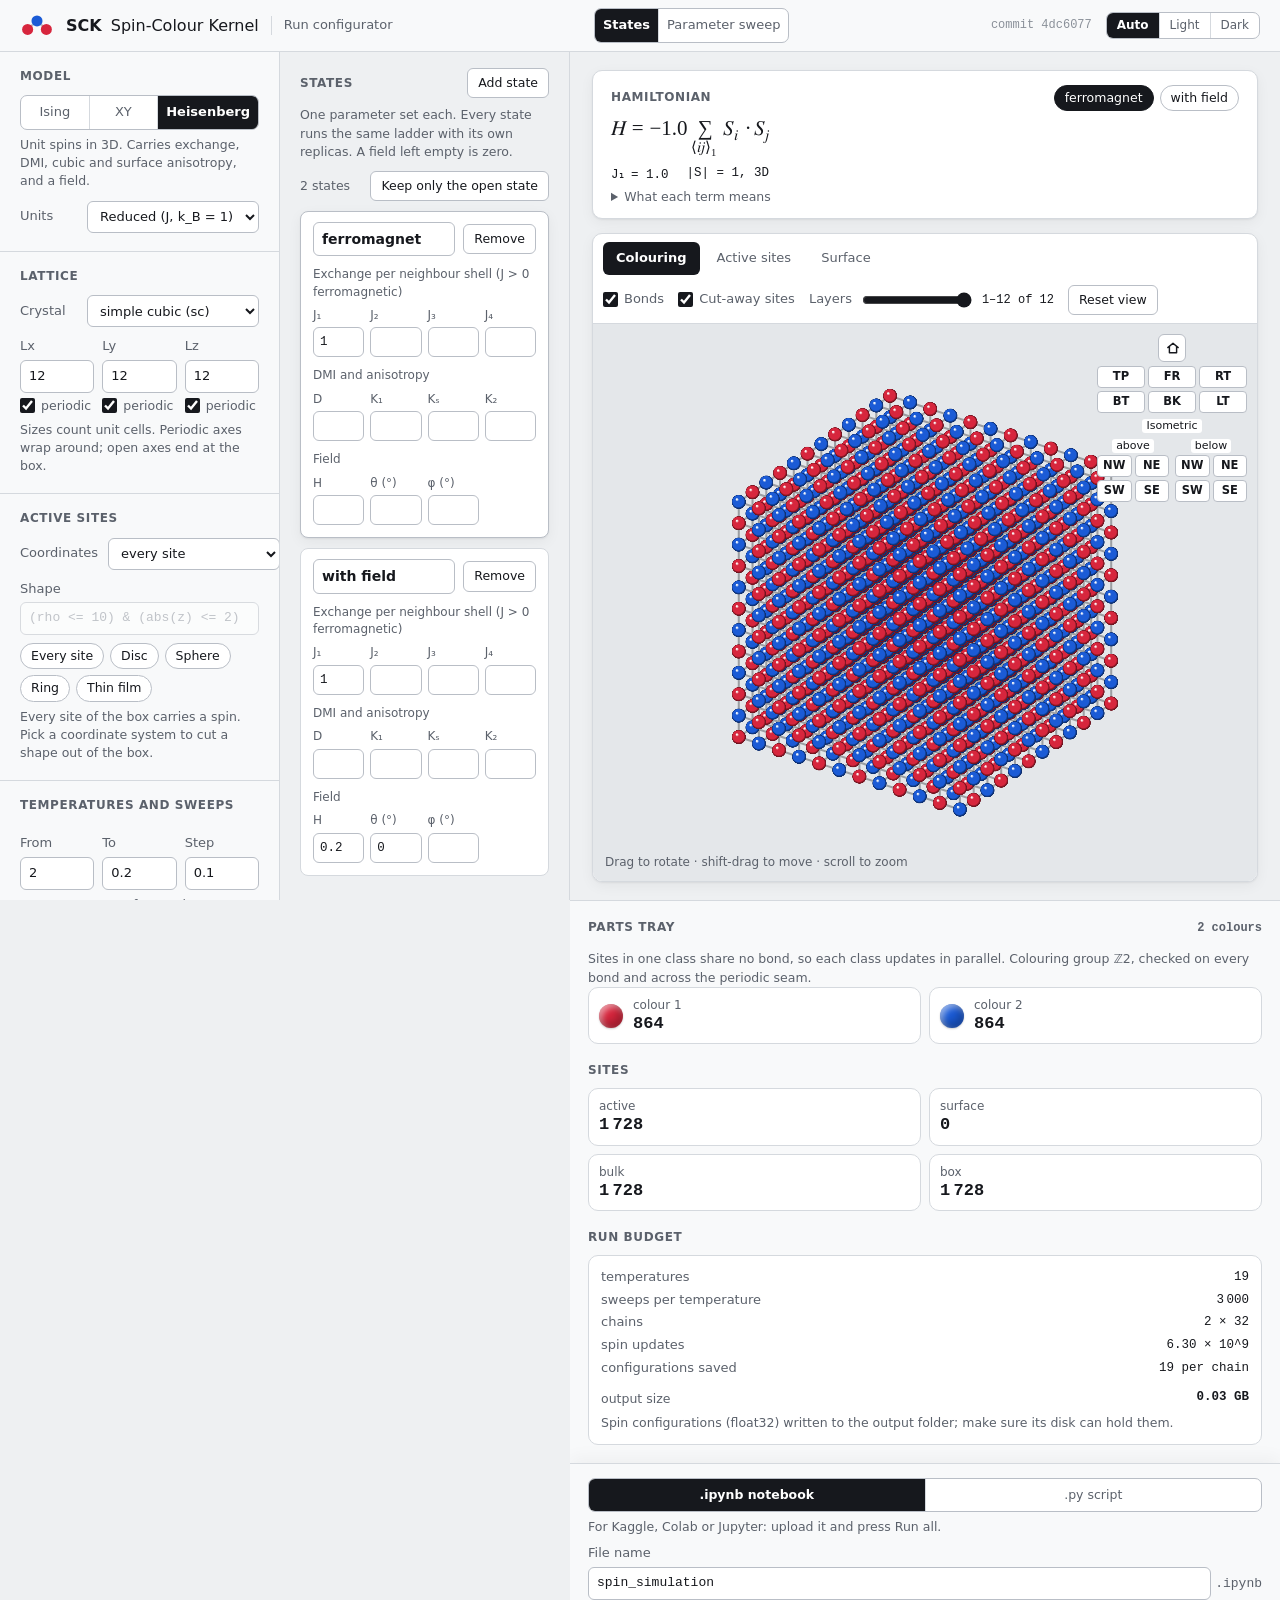
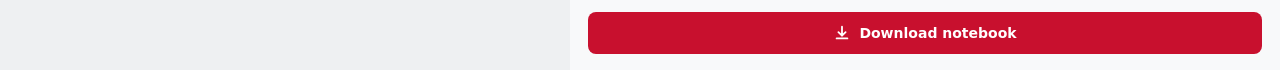
==== commit 4b7b397d: "merge: bring the sampling label into the MCP branch" ====
--- a/ready_for_run/configurator.html
+++ b/ready_for_run/configurator.html
@@ -1237,7 +1237,7 @@
   };
 });
 </script>
-<script>const TEMPLATE = {"notebook": {"cells": [{"cell_type": "markdown", "metadata": {}, "source": ["# Spin Monte Carlo on the generated multi-colour kernel — ready to run\n", "\n", "Upload this file to Kaggle or Colab, or open it in Jupyter on your own machine, and press **Run all**.\n", "**You do not need to know Python, GPUs or the repository**: the notebook carries the package modules it\n", "uses, each checked against its `sha256`, so it runs code byte-identical to `spin-colour-kernel` at\n", "commit `10a224e`.\n", "\n", "## What it does\n", "\n", "It cools every *state* you define (one set θ of Hamiltonian parameters) from `T_MAX` down to `T_MIN`,\n", "with many independent replicas per state, and records at every temperature the energy, the\n", "magnetization vector, |M| and M² (so the specific heat Cv and the susceptibility χ follow), and the full\n", "spin configuration of every replica.\n", "\n", "## How to use it\n", "\n", "1. **Edit only cell 1 (the parameters).** Every setting is explained next to it.\n", "2. *Run all*. The notebook finds your hardware by itself: every NVIDIA GPU it sees (one process per GPU,\n", "   the replicas of every state split equally among them), or the CPU when there is none.\n", "3. Read the plots (E, |M|, Cv, χ against T) and download the output folder.\n", "\n", "> GPU: an NVIDIA GPU with compute capability ≥ 7.0 (T4, A100, H100, …; Triton does not run on a P100).\n", "> CPU: Linux only (Colab, Kaggle without accelerator, WSL), through the Triton interpreter. It is\n", "> correct but **hundreds of times slower**: keep the box, the replicas and the sweeps small there."]}, {"cell_type": "markdown", "metadata": {}, "source": ["## 1 · Parameters\n", "\n", "The only cell to edit."]}, {"cell_type": "code", "metadata": {}, "execution_count": null, "outputs": [], "source": ["# ══════════════════════════════════════════════════════════════════════════════════════════════\n", "#  1 · THE PARAMETERS — the only cell to edit\n", "# ══════════════════════════════════════════════════════════════════════════════════════════════\n", "#\n", "# ── 1.1  TYPE OF HAMILTONIAN ────────────────────────────────────────────────────────────────────\n", "#   \"ising\"       spins s = ±1                   (1 component)\n", "#   \"xy\"          unit spins in the plane         (2 components)\n", "#   \"heisenberg\"  unit spins in 3D                (3 components)\n", "MODEL = \"heisenberg\"\n", "\n", "# ── 1.2  THE HAMILTONIAN (how it is written) ────────────────────────────────────────────────────\n", "#\n", "#   H = − Σ_s J_s Σ_<ij> in shell s  S_i · S_j    exchange, one constant per neighbour shell (each pair once)\n", "#       − Σ_<ij>  S_i^T A_ij S_j      bulk-type (Bloch) DMI on in-plane nearest-neighbour bonds, A_lm = D Σ_k r̂_k ε_klm\n", "#       + Σ_i K1_i (sx² sy² + sx² sz² + sy² sz²)  +  K2 Σ_i (sx sy sz)²      cubic anisotropy\n", "#       − Σ_i  H · S_i                                           Zeeman field\n", "#\n", "#   J_s > 0 is ferromagnetic, J_s < 0 antiferromagnetic. Shell 1 = nearest neighbours, 2 = next\n", "#   nearest, and so on (shells 1–4 on sc). K1_i = Ks on SURFACE sites (an active site with fewer active\n", "#   nearest neighbours than a bulk site), K1 elsewhere.\n", "#   Field direction: Heisenberg (sinθ cosφ, sinθ sinφ, cosθ) with θ = H_theta, φ = H_phi in degrees\n", "#   (θ = 0 is +z, the normal of a film or disc); XY (cosφ, sinφ); Ising +1.\n", "#   D, K1, Ks and K2 exist only for \"heisenberg\"; Ising and XY carry J and H.\n", "#\n", "# ── 1.3  THE STATES: one set θ of parameters each — add as many as you want ─────────────────────\n", "#   name     a label for the plots and files\n", "#   J        {shell: constant}, e.g. {1: 1.0} or {1: 1.0, 2: -0.2}\n", "#   D        Dzyaloshinskii–Moriya constant (bulk type: its vector lies along the bond)\n", "#   K1, Ks   cubic anisotropy, bulk and surface (Ks left out = K1)\n", "#   K2       second-order cubic anisotropy\n", "#   H, H_theta, H_phi   field magnitude and direction (degrees)\n", "#   A parameter left out is zero.\n", "STATES = [\n", "    dict(name=\"ferromagnet\", J={1: 1.0}),\n", "    dict(name=\"with field\",  J={1: 1.0}, H=0.2, H_theta=0.0),\n", "    # dict(name=\"nanodisk\", J={1: 1.0}, D=0.88, K1=0.177, Ks=0.139, K2=0.034, H=0.483, H_theta=0.0),\n", "]\n", "\n", "# ── 1.4  UNITS ──────────────────────────────────────────────────────────────────────────────────\n", "#   \"reduced\"  energies in units of your J, k_B = 1 (T is in the same units)\n", "#   \"meV\"      energies in meV, T in kelvin (k_B = 0.086173404 meV/K)\n", "UNITS = \"reduced\"\n", "\n", "# ── 1.5  CRYSTAL STRUCTURE AND BOX ──────────────────────────────────────────────────────────────\n", "#   2D: \"square\", \"triangular\", \"honeycomb\", \"kagome\"      BOX = [Lx, Ly]\n", "#   3D: \"sc\", \"bcc\", \"fcc\" (bcc, fcc: conventional cubic cells of 2 and 4 sites)   BOX = [Lx, Ly, Lz]\n", "#   The box is counted in unit cells; a square box has equal sizes, a rectangular one does not.\n", "#   PERIODIC: one True/False per axis. If no colouring fits a periodic box, it falls back to open.\n", "CRYSTAL  = \"sc\"\n", "BOX      = [12, 12, 12]\n", "PERIODIC = [True, True, True]\n", "\n", "# ── 1.6  ACTIVE SITES (a shape cut out of the box) ──────────────────────────────────────────────\n", "#   First the coordinate system, then the shape written in it. The origin is the centre of the box;\n", "#   lengths are in lattice units; angles in radians.\n", "#     \"cartesian\"    x, y, z\n", "#     \"spherical\"    r, theta, phi        a sphere of radius 5:            SHAPE = \"r <= 5\"\n", "#     \"cylindrical\"  rho, phi, z          a disc of radius 5, 3 layers:    SHAPE = \"(rho <= 5) & (abs(z) <= 1)\"\n", "#   Combine conditions with & (and), | (or), ~ (not). Leave BOTH empty to keep every site active.\n", "#   Sites outside the shape carry no spin; a shape usually goes with PERIODIC = [False, False, False].\n", "COORDS = \"\"\n", "SHAPE  = \"\"\n", "\n", "# ── 1.7  TEMPERATURES AND SWEEPS ────────────────────────────────────────────────────────────────\n", "T_MAX  = 2.0          # first (hottest) temperature\n", "T_MIN  = 0.2          # last (coldest) temperature\n", "T_STEP = 0.1          # step of the ladder\n", "THERMALIZATION = 1000 # sweeps at each temperature before measuring\n", "MEASUREMENT    = 2000 # sweeps at each temperature while measuring\n", "MEASURE_EVERY  = 10   # read E and M every this many measuring sweeps\n", "REPLICAS       = 32   # independent chains per state, split equally among the GPUs (more is cheaper per update)\n", "SEED           = 1\n", "\n", "# ── 1.8  OUTPUT ─────────────────────────────────────────────────────────────────────────────────\n", "#   CONFIG_EVERY = 1 saves every replica's full configuration at every temperature step;\n", "#   2 at every second step, and so on.\n", "CONFIG_EVERY = 1\n", "OUTPUT_DIR   = \"simulation_output\"\n", "GPUS         = \"all\"   # \"all\", or a list such as [0] or [0, 1]; ignored on CPU"]}, {"cell_type": "markdown", "metadata": {}, "source": ["## 2 · Hardware"]}, {"cell_type": "code", "metadata": {}, "execution_count": null, "outputs": [], "source": ["# 2 · Hardware: every usable NVIDIA GPU, or the CPU through the Triton interpreter.\n", "import os, subprocess, sys\n", "\n", "def _sh(*a):\n", "    try:\n", "        return subprocess.run(a, capture_output=True, text=True).stdout.strip()\n", "    except OSError:\n", "        return \"\"\n", "\n", "import torch\n", "caps = [torch.cuda.get_device_capability(i) for i in range(torch.cuda.device_count())] \\\n", "    if torch.cuda.is_available() else []\n", "usable = [i for i, c in enumerate(caps) if c >= (7, 0)]\n", "if caps and not usable:\n", "    print(f\"GPU(s) found with capability {caps}, below the 7.0 Triton needs: using the CPU\")\n", "if GPUS != \"all\":\n", "    usable = [g for g in usable if g in list(GPUS)]\n", "DEVICE = \"cuda\" if usable else \"cpu\"\n", "if DEVICE == \"cpu\":\n", "    os.environ[\"TRITON_INTERPRET\"] = \"1\"      # must precede the first import of triton\n", "try:\n", "    import triton\n", "except ImportError:\n", "    subprocess.run([sys.executable, \"-m\", \"pip\", \"install\", \"-q\", \"triton\"], check=True)\n", "    import triton\n", "if DEVICE == \"cuda\":\n", "    print(\"GPU:\", _sh(\"nvidia-smi\", \"--query-gpu=index,name,memory.total\", \"--format=csv,noheader\"))\n", "    print(f\"using {len(usable)} GPU(s): {usable}\")\n", "else:\n", "    print(\"no usable GPU: running on the CPU (Triton interpreter, slow; keep the run small)\")\n", "print(f\"torch {torch.__version__}  triton {triton.__version__}\")"]}, {"cell_type": "markdown", "metadata": {}, "source": ["## 3 · The modules\n", "\n", "Written to disk from the literals below, each checked against its `sha256`."]}, {"cell_type": "code", "metadata": {}, "execution_count": null, "outputs": [], "source": ["# Spin_Colour_Kernel/__init__.py — byte-identical to the repository. sha256 e3b0c44298fc1c149afbf4c8996fb92427ae41e4649b934ca495991b7852b855\n", "import hashlib, os\n", "_src = ''\n", "assert hashlib.sha256(_src.encode()).hexdigest() == \"e3b0c44298fc1c149afbf4c8996fb92427ae41e4649b934ca495991b7852b855\", \"__init__.py: sha256 mismatch\"\n", "os.makedirs(\"Spin_Colour_Kernel\", exist_ok=True)\n", "with open(\"Spin_Colour_Kernel/__init__.py\", \"w\") as f:\n", "    f.write(_src)\n", "print(\"wrote Spin_Colour_Kernel/__init__.py  sha256 e3b0c44298fc1c14…\")"]}, {"cell_type": "code", "metadata": {}, "execution_count": null, "outputs": [], "source": ["# Spin_Colour_Kernel/crystals.py — byte-identical to the repository. sha256 13b8e7758dcc9259ee1d7705e6b994857a7a0c80f72e73d6998195ad562dfe76\n", "import hashlib, os\n", "_src = '\"\"\"Crystals as Bravais lattices with a basis, and their bond tables (proposal r07, eq. 4).\\n\\nA site is the pair (c, alpha): an integer cell coordinate c in Z^D and a basis index alpha.\\nA directed bond (alpha, alpha2, delta) joins (c, alpha) to (c + delta, alpha2). Bond tables are\\ngenerated from neighbour shells by real-space distance, so a crystal is fully described by its\\nprimitive (or conventional) vectors and its basis offsets.\\n\"\"\"\\n\\nfrom __future__ import annotations\\n\\nimport itertools\\nfrom dataclasses import dataclass, field\\n\\nimport numpy as np\\n\\n\\n@dataclass(frozen=True)\\nclass Bond:\\n    \"\"\"One directed bond-table entry: (c, alpha) ~ (c + delta, alpha2), on neighbour shell `shell`.\"\"\"\\n\\n    alpha: int\\n    alpha2: int\\n    delta: tuple[int, ...]\\n    shell: int\\n\\n\\n@dataclass\\nclass Crystal:\\n    name: str\\n    vectors: np.ndarray          # (D, D) rows are lattice vectors a_k in Cartesian units\\n    basis: np.ndarray            # (b, D) basis offsets in fractional (cell) coordinates\\n    shells: tuple[int, ...] = (1,)\\n    bonds: list[Bond] = field(default_factory=list)\\n\\n    @property\\n    def D(self) -> int:\\n        return int(self.vectors.shape[0])\\n\\n    @property\\n    def b(self) -> int:\\n        return int(self.basis.shape[0])\\n\\n    def position(self, c, alpha) -> np.ndarray:\\n        frac = np.asarray(c, dtype=float) + self.basis[alpha]\\n        return frac @ self.vectors\\n\\n\\ndef shell_distances(vectors: np.ndarray, basis: np.ndarray, nshell: int, reach: int = 3) -> list[float]:\\n    \"\"\"The first `nshell` distinct neighbour distances over every basis pair.\"\"\"\\n    D = vectors.shape[0]\\n    ds = set()\\n    for a in range(basis.shape[0]):\\n        for a2 in range(basis.shape[0]):\\n            for delta in itertools.product(range(-reach, reach + 1), repeat=D):\\n                r = (np.asarray(delta, float) + basis[a2] - basis[a]) @ vectors\\n                d = float(np.linalg.norm(r))\\n                if d > 1e-9:\\n                    ds.add(round(d, 9))\\n    return sorted(ds)[:nshell]\\n\\n\\ndef build_bonds(vectors: np.ndarray, basis: np.ndarray, shells: tuple[int, ...], reach: int = 3) -> list[Bond]:\\n    \"\"\"Directed bond table for the requested shells (1-based), in a fixed, documented order.\\n\\n    Order: shell, then alpha, then alpha2, then delta in lexicographic order. The order is the\\n    accumulation order of the local field, both in the kernel and in every reference.\\n    \"\"\"\\n    dist = shell_distances(vectors, basis, max(shells), reach)\\n    D = vectors.shape[0]\\n    out: list[Bond] = []\\n    for s in sorted(shells):\\n        target = dist[s - 1]\\n        for a in range(basis.shape[0]):\\n            for a2 in range(basis.shape[0]):\\n                for delta in itertools.product(range(-reach, reach + 1), repeat=D):\\n                    r = (np.asarray(delta, float) + basis[a2] - basis[a]) @ vectors\\n                    if abs(np.linalg.norm(r) - target) < 1e-7:\\n                        out.append(Bond(a, a2, tuple(int(v) for v in delta), s))\\n    return out\\n\\n\\ndef make(name: str, shells: tuple[int, ...] = (1,)) -> Crystal:\\n    \"\"\"The crystals of the system matrix. bcc and fcc use conventional cubic cells (b = 2, 4).\"\"\"\\n    s3 = np.sqrt(3.0)\\n    tri = np.array([[1.0, 0.0], [0.5, s3 / 2]])\\n    table = {\\n        \"square\": (np.eye(2), np.zeros((1, 2))),\\n        \"triangular\": (tri, np.zeros((1, 2))),\\n        \"honeycomb\": (tri, np.array([[0.0, 0.0], [1 / 3, 1 / 3]])),\\n        \"kagome\": (tri, np.array([[0.0, 0.0], [0.5, 0.0], [0.0, 0.5]])),\\n        \"sc\": (np.eye(3), np.zeros((1, 3))),\\n        \"bcc\": (np.eye(3), np.array([[0, 0, 0], [0.5, 0.5, 0.5]])),\\n        \"fcc\": (np.eye(3), np.array([[0, 0, 0], [0.5, 0.5, 0], [0.5, 0, 0.5], [0, 0.5, 0.5]])),\\n    }\\n    if name not in table:\\n        raise KeyError(f\"unknown crystal {name!r}; known: {sorted(table)}\")\\n    vec, basis = table[name]\\n    vec = np.asarray(vec, float)\\n    basis = np.asarray(basis, float)\\n    reach = 3 if max(shells) <= 2 else 4\\n    return Crystal(name, vec, basis, tuple(shells), build_bonds(vec, basis, tuple(shells), reach))\\n\\n\\ndef coordination(crystal: Crystal) -> dict[int, int]:\\n    \"\"\"Bonds leaving each basis site, per alpha.\"\"\"\\n    out = {a: 0 for a in range(crystal.b)}\\n    for bd in crystal.bonds:\\n        out[bd.alpha] += 1\\n    return out\\n'\n", "assert hashlib.sha256(_src.encode()).hexdigest() == \"13b8e7758dcc9259ee1d7705e6b994857a7a0c80f72e73d6998195ad562dfe76\", \"crystals.py: sha256 mismatch\"\n", "os.makedirs(\"Spin_Colour_Kernel\", exist_ok=True)\n", "with open(\"Spin_Colour_Kernel/crystals.py\", \"w\") as f:\n", "    f.write(_src)\n", "print(\"wrote Spin_Colour_Kernel/crystals.py  sha256 13b8e7758dcc9259…\")"]}, {"cell_type": "code", "metadata": {}, "execution_count": null, "outputs": [], "source": ["# Spin_Colour_Kernel/colouring.py — byte-identical to the repository. sha256 86c87e437035d5af8e4ead9416924b598beb80241722d45742de20fa66d26a01\n", "import hashlib, os\n", "_src = '\"\"\"Linear colourings as lattice homomorphisms into a finite abelian group (proposal r07, eqs. 5-8).\\n\\ngamma(c, alpha) = K c + o_alpha (mod m), with K in Z^{r x D} and o_alpha in Z_m1 x ... x Z_mr.\\nAdmissibility (7) is a finite check over the bond table; the seam condition (8) binds the colouring\\nto a periodic box. The search runs over every abelian group (invariant-factor form) in increasing\\norder n_c and returns the first admissible colouring. The clique number of the bond graph is the\\nlower bound, so optimality is certified when the two meet.\\n\"\"\"\\n\\nfrom __future__ import annotations\\n\\nimport itertools\\nfrom dataclasses import dataclass\\n\\nimport numpy as np\\n\\nfrom .crystals import Crystal\\n\\n\\n@dataclass(frozen=True)\\nclass Colouring:\\n    m: tuple[int, ...]                 # group orders, invariant-factor form\\n    K: tuple[tuple[int, ...], ...]     # r rows, D columns\\n    o: tuple[tuple[int, ...], ...]     # b rows, r columns\\n\\n    @property\\n    def n_colours(self) -> int:\\n        return int(np.prod(self.m)) if self.m else 1\\n\\n    def colour(self, c, alpha) -> int:\\n        \"\"\"Mixed-radix index of gamma(c, alpha) in [0, n_c).\"\"\"\\n        idx = 0\\n        for r, mr in enumerate(self.m):\\n            g = (sum(self.K[r][k] * int(c[k]) for k in range(len(c))) + self.o[alpha][r]) % mr\\n            idx = idx * mr + g\\n        return idx\\n\\n    def describe(self) -> str:\\n        grp = \" x \".join(f\"Z{m}\" for m in self.m) or \"trivial\"\\n        return f\"{grp}; K={[list(r) for r in self.K]}; o={[list(x) for x in self.o]}\"\\n\\n\\ndef abelian_groups(n: int) -> list[tuple[int, ...]]:\\n    \"\"\"Every abelian group of order n, as invariant factors m1 | m2 | ... | mr.\"\"\"\\n    out = []\\n\\n    def rec(rem, prev, acc):\\n        if rem == 1:\\n            out.append(tuple(acc))\\n            return\\n        for d in range(2, rem + 1):\\n            if rem % d == 0 and (prev is None or d % prev == 0):\\n                rec(rem // d, d, acc + [d])\\n\\n    if n == 1:\\n        return [()]\\n    rec(n, None, [])\\n    # invariant factors must divide each other in order; rec builds m1 | m2 | ...\\n    return [g for g in out if all(g[i + 1] % g[i] == 0 for i in range(len(g) - 1))]\\n\\n\\ndef admissible(col: Colouring, crystal: Crystal) -> bool:\\n    \"\"\"Condition (7): K delta + o_alpha2 - o_alpha != 0 (mod m) for every bond.\"\"\"\\n    for bd in crystal.bonds:\\n        v = []\\n        for r, mr in enumerate(col.m):\\n            v.append((sum(col.K[r][k] * bd.delta[k] for k in range(crystal.D))\\n                      + col.o[bd.alpha2][r] - col.o[bd.alpha][r]) % mr)\\n        if all(x == 0 for x in v):\\n            return False\\n    return True\\n\\n\\ndef seam_ok(col: Colouring, box: tuple[int, ...], periodic: tuple[bool, ...]) -> bool:\\n    \"\"\"Condition (8): every periodic axis k has K[:, k] L_k = 0 (mod m).\"\"\"\\n    for k, (Lk, per) in enumerate(zip(box, periodic)):\\n        if per and any((col.K[r][k] * Lk) % mr for r, mr in enumerate(col.m)):\\n            return False\\n    return True\\n\\n\\ndef search(crystal: Crystal, box: tuple[int, ...] | None = None, periodic: tuple[bool, ...] | None = None,\\n           max_colours: int = 32) -> Colouring | None:\\n    \"\"\"First admissible linear colouring in increasing n_c (and seam-compatible with `box` if given).\"\"\"\\n    D, b = crystal.D, crystal.b\\n    for n in range(1, max_colours + 1):\\n        for m in abelian_groups(n):\\n            r = len(m)\\n            elems = list(itertools.product(*[range(mi) for mi in m])) if r else [()]\\n            # K columns: one group element per lattice axis\\n            for cols in itertools.product(elems, repeat=D):\\n                K = tuple(tuple(cols[k][i] for k in range(D)) for i in range(r))\\n                for offs in itertools.product(elems, repeat=b - 1):\\n                    o = (tuple([0] * r),) + tuple(offs)\\n                    col = Colouring(m, K, o)\\n                    if box is not None and not seam_ok(col, box, periodic or (True,) * D):\\n                        continue\\n                    if admissible(col, crystal):\\n                        return col\\n    return None\\n\\n\\ndef verify_on_box(col: Colouring, crystal: Crystal, box: tuple[int, ...], periodic: tuple[bool, ...]) -> bool:\\n    \"\"\"Independent check: colour every site of the box and test every bond explicitly, seam included.\"\"\"\\n    for c in itertools.product(*[range(L) for L in box]):\\n        for bd in crystal.bonds:\\n            if bd.alpha >= crystal.b:\\n                continue\\n            c2 = []\\n            inside = True\\n            for k in range(crystal.D):\\n                x = c[k] + bd.delta[k]\\n                if periodic[k]:\\n                    x %= box[k]\\n                elif not 0 <= x < box[k]:\\n                    inside = False\\n                c2.append(x)\\n            if inside and col.colour(c, bd.alpha) == col.colour(c2, bd.alpha2):\\n                return False\\n    return True\\n\\n\\ndef clique_number(crystal: Crystal, window: int = 2) -> int:\\n    \"\"\"Largest clique of the infinite bond graph, by Bron-Kerbosch on a window around one site.\\n\\n    Every clique is translated so that one of its sites is (0, alpha); every other site lies within\\n    one bond of it, so a window of the bond reach holds every clique.\\n    \"\"\"\\n    D = crystal.D\\n    reach = max(max(abs(x) for x in bd.delta) for bd in crystal.bonds)\\n    w = max(window, reach)\\n    nodes = [(c, a) for c in itertools.product(range(-w, w + 1), repeat=D) for a in range(crystal.b)]\\n    index = {n: i for i, n in enumerate(nodes)}\\n\\n    nbrs = [set() for _ in nodes]\\n    for i, u in enumerate(nodes):\\n        for bd in crystal.bonds:\\n            if bd.alpha != u[1]:\\n                continue\\n            c2 = tuple(u[0][k] + bd.delta[k] for k in range(D))\\n            j = index.get((c2, bd.alpha2))\\n            if j is not None:\\n                nbrs[i].add(j)\\n    best = 1\\n    for a in range(crystal.b):\\n        start = index[(tuple([0] * D), a)]\\n\\n        def bk(R, P, X):\\n            nonlocal best\\n            if not P and not X:\\n                best = max(best, len(R))\\n                return\\n            if len(R) + len(P) <= best:\\n                return\\n            for v in list(P):\\n                bk(R | {v}, P & nbrs[v], X & nbrs[v])\\n                P = P - {v}\\n                X = X | {v}\\n\\n        bk({start}, set(nbrs[start]), set())\\n    return best\\n'\n", "assert hashlib.sha256(_src.encode()).hexdigest() == \"86c87e437035d5af8e4ead9416924b598beb80241722d45742de20fa66d26a01\", \"colouring.py: sha256 mismatch\"\n", "os.makedirs(\"Spin_Colour_Kernel\", exist_ok=True)\n", "with open(\"Spin_Colour_Kernel/colouring.py\", \"w\") as f:\n", "    f.write(_src)\n", "print(\"wrote Spin_Colour_Kernel/colouring.py  sha256 86c87e437035d5af…\")"]}, {"cell_type": "code", "metadata": {}, "execution_count": null, "outputs": [], "source": ["# Spin_Colour_Kernel/system.py — byte-identical to the repository. sha256 1f9b689167ca3ddd09edb83493a7e44bcd6276f9125a3d84bc2289b5468ca1e1\n", "import hashlib, os\n", "_src = '\"\"\"A system is the triple (spin model, crystal, finite geometry) with its couplings (proposal r07, eqs. 1-4).\\n\\nSpins live in the component-planar, basis-planar layout of eq. (10):\\n    S[B, n, b, L3, L2, L1], fastest axis L1 (x). For D = 2, L3 = 1.\\nMasked sites hold the zero vector and are never updated, so a masked or open-boundary neighbour\\ncontributes zero to the local field (3) without a mask load.\\n\"\"\"\\n\\nfrom __future__ import annotations\\n\\nfrom dataclasses import dataclass, field\\n\\nimport numpy as np\\n\\nfrom . import crystals as cr\\nfrom .colouring import Colouring, search, seam_ok, verify_on_box\\n\\n\\n@dataclass\\nclass System:\\n    name: str\\n    n: int                                   # spin components: 1 Ising, 2 XY, 3 Heisenberg\\n    crystal: cr.Crystal\\n    box: tuple[int, ...]                     # (L1, L2[, L3]) cells\\n    periodic: tuple[bool, ...]\\n    J: dict[int, float]                      # isotropic exchange per shell\\n    extra: dict[int, np.ndarray] = field(default_factory=dict)   # bond index -> extra n x n matrix (DMI ...)\\n    h: tuple[float, ...] | None = None       # uniform field\\n    cubic_k1: np.ndarray | None = None       # per-site cubic anisotropy K1, shape (b, L3, L2, L1)\\n    cubic_k2: float = 0.0                    # (sx sy sz)^2 coefficient\\n    mask: np.ndarray | None = None           # bool (b, L3, L2, L1); False = no spin\\n    colouring: Colouring | None = None\\n    T_ref: float | None = None               # reference critical temperature, when one exists\\n    acceptance: str = \"metropolis\"           # \"metropolis\": u < exp(-beta dE); \"barker\": heat-bath rule\\n\\n    def __post_init__(self):\\n        if self.n not in (1, 2, 3):\\n            raise ValueError(\"n must be 1, 2 or 3\")\\n        if len(self.box) != self.crystal.D or len(self.periodic) != self.crystal.D:\\n            raise ValueError(\"box and periodic must have one entry per lattice axis\")\\n        if self.cubic_k1 is not None and self.n != 3:\\n            raise ValueError(\"cubic anisotropy needs n = 3\")\\n        if self.acceptance not in (\"metropolis\", \"barker\"):\\n            raise ValueError(\"acceptance must be \\'metropolis\\' or \\'barker\\'\")\\n        if self.colouring is None:\\n            self.colouring = search(self.crystal, self.box, self.periodic)\\n            if self.colouring is None:\\n                raise ValueError(f\"{self.name}: no seam-compatible linear colouring for box {self.box}\")\\n        if not seam_ok(self.colouring, self.box, self.periodic):\\n            raise ValueError(f\"{self.name}: colouring violates the seam condition (8) on box {self.box}\")\\n        if not verify_on_box(self.colouring, self.crystal, self.box, self.periodic):\\n            raise ValueError(f\"{self.name}: colouring is not admissible on the box\")\\n\\n    # ---------------------------------------------------------------- geometry\\n    @property\\n    def L1(self) -> int:\\n        return int(self.box[0])\\n\\n    @property\\n    def L2(self) -> int:\\n        return int(self.box[1])\\n\\n    @property\\n    def L3(self) -> int:\\n        return int(self.box[2]) if self.crystal.D == 3 else 1\\n\\n    @property\\n    def b(self) -> int:\\n        return self.crystal.b\\n\\n    @property\\n    def shape(self) -> tuple[int, int, int, int]:\\n        return (self.b, self.L3, self.L2, self.L1)\\n\\n    def site_mask(self) -> np.ndarray:\\n        return np.ones(self.shape, bool) if self.mask is None else self.mask.astype(bool)\\n\\n    @property\\n    def n_active(self) -> int:\\n        return int(self.site_mask().sum())\\n\\n    def bond_matrix(self, i: int) -> np.ndarray:\\n        bd = self.crystal.bonds[i]\\n        M = self.J.get(bd.shell, 0.0) * np.eye(self.n)\\n        if i in self.extra:\\n            M = M + self.extra[i]\\n        return M\\n\\n    def colour_map(self) -> np.ndarray:\\n        \"\"\"Colour of every site, shape (b, L3, L2, L1).\"\"\"\\n        out = np.zeros(self.shape, np.int64)\\n        for a in range(self.b):\\n            for z in range(self.L3):\\n                for y in range(self.L2):\\n                    for x in range(self.L1):\\n                        c = (x, y, z)[: self.crystal.D]\\n                        out[a, z, y, x] = self.colouring.colour(c, a)\\n        return out\\n\\n\\n# -------------------------------------------------------------------- matrix\\ndef ising(crystal: str, L: int, J: float = 1.0, shells=(1,), T_ref=None) -> System:\\n    c = cr.make(crystal, tuple(shells))\\n    return System(f\"Ising {crystal}\", 1, c, (L,) * c.D, (True,) * c.D, {s: J for s in shells}, T_ref=T_ref)\\n\\n\\ndef xy(crystal: str, L: int, J: float = 1.0, T_ref=None) -> System:\\n    c = cr.make(crystal)\\n    return System(f\"XY {crystal}\", 2, c, (L,) * c.D, (True,) * c.D, {1: J}, T_ref=T_ref)\\n\\n\\ndef heisenberg(crystal: str, L: int, J: float = 1.0, T_ref=None, label=None) -> System:\\n    c = cr.make(crystal)\\n    return System(label or f\"Heisenberg {crystal}\", 3, c, (L,) * c.D, (True,) * c.D, {1: J}, T_ref=T_ref)\\n\\n\\ndef nanodot(Rd: float = 18.30, L: int = 5, Jex=1.0, Kan1=0.177, Kan2=0.034, KanS=0.139, Hex=0.483,\\n            KDM=0.88, gamma_deg=90.0, shells=(1,), J_shells=None) -> System:\\n    \"\"\"The nanodot system: sc Heisenberg disc inside an open box.\\n\\n    `shells` adds sc exchange shells beyond the first, with couplings `J_shells` {shell: J} relative\\n    to Jex; the colouring search then finds a colouring admissible for all of them. DMI stays on the\\n    first-shell in-plane bonds and the surface is still defined by first neighbours.\\n\\n    The disc never reaches the box edge, so every seam bond would touch a masked (zero) site; an\\n    open box is the same Hamiltonian as a periodic one and meets condition (8) without a constraint on N.\\n\\n    Bulk-type (Bloch) DMI restricted to the in-plane bonds: its vector lies along each bond, D_ij = -KDM r_ij,\\n    so the bond energy is -KDM r_ij . (S_i x S_j) (local field term KDM * (-dyz, dxz, dyx - dxy)), cubic anisotropy with surface constant KanS where a site has\\n    fewer than six in-disc neighbours, and a Zeeman field Hex (cos g, 0, sin g).\\n    \"\"\"\\n    shells = tuple(sorted(set(shells) | {1}))\\n    c = cr.make(\"sc\", shells)\\n    J = {1: Jex, **{int(k): float(v) for k, v in (J_shells or {}).items() if int(k) in shells and int(k) != 1}}\\n    L2 = int(Rd) + 1\\n    N = 2 * L2 + 1\\n    xs = np.arange(-L2, L2 + 1)\\n    xg, yg = np.meshgrid(xs, xs, indexing=\"xy\")\\n    disk = (xg ** 2 + yg ** 2) <= Rd ** 2               # [y, x]\\n    mask = np.broadcast_to(disk, (L, N, N)).copy()[None]  # (1, L, N, N)\\n    surface = np.zeros_like(mask)\\n    for z in range(L):\\n        for y in range(N):\\n            for x in range(N):\\n                if not mask[0, z, y, x]:\\n                    continue\\n                k = 0\\n                for dz, dy, dx in ((0, 0, 1), (0, 0, -1), (0, 1, 0), (0, -1, 0), (1, 0, 0), (-1, 0, 0)):\\n                    nz, ny, nx = z + dz, (y + dy) % N, (x + dx) % N\\n                    if 0 <= nz < L and mask[0, nz, ny, nx]:\\n                        k += 1\\n                surface[0, z, y, x] = k < 6\\n    k1 = np.where(surface, KanS, Kan1).astype(np.float32) * mask\\n    extra = {}\\n    for i, bd in enumerate(c.bonds):\\n        dx, dy, dz = bd.delta\\n        E = np.zeros((3, 3))\\n        if (dx, dy, dz) == (1, 0, 0):\\n            E[1, 2], E[2, 1] = KDM, -KDM\\n        elif (dx, dy, dz) == (-1, 0, 0):\\n            E[1, 2], E[2, 1] = -KDM, KDM\\n        elif (dx, dy, dz) == (0, 1, 0):\\n            E[0, 2], E[2, 0] = -KDM, KDM\\n        elif (dx, dy, dz) == (0, -1, 0):\\n            E[0, 2], E[2, 0] = KDM, -KDM\\n        if E.any():\\n            extra[i] = E\\n    g = np.deg2rad(gamma_deg)\\n    return System(\"Heisenberg nanodot\", 3, c, (N, N, L), (False, False, False), J, extra,\\n                  h=(Hex * float(np.cos(g)), 0.0, Hex * float(np.sin(g))), cubic_k1=k1, cubic_k2=Kan2,\\n                  mask=mask)\\n\\n\\n# Reference critical temperatures (J = kB = 1), from experiments v03 section E4.\\nTC = {\\n    \"Ising square\": 2.0 / np.log(1 + np.sqrt(2)),\\n    \"Ising triangular\": 4.0 / np.log(3.0),\\n    \"Ising sc\": 4.511523,      # 1/0.22165463, Ferrenberg, Xu and Landau 2018\\n    \"Ising bcc\": 6.355,        # 1/0.157373, Lundow and Campbell 2018\\n    \"Ising fcc\": 9.797132,     # 1/0.1020707(2), Yu 2015 (Physica A 419, 75)\\n    \"XY sc\": 2.20184,          # 1/0.4541652, Xu et al. 2019\\n    \"Heisenberg sc\": 1.4430,   # Chen, Ferrenberg and Landau 1993\\n    \"Heisenberg bcc\": 2.0542,  # Chen, Ferrenberg and Landau 1993\\n}\\n\\n\\ndef matrix(small: bool = True) -> list[System]:\\n    \"\"\"The 13 systems of experiment E1 at a small size per crystal (seam-compatible boxes).\"\"\"\\n    s = [\\n        ising(\"square\", 8, T_ref=TC[\"Ising square\"]),\\n        ising(\"triangular\", 6, T_ref=TC[\"Ising triangular\"]),\\n        ising(\"sc\", 4, T_ref=TC[\"Ising sc\"]),\\n        ising(\"bcc\", 4, T_ref=TC[\"Ising bcc\"]),\\n        ising(\"fcc\", 4, T_ref=TC[\"Ising fcc\"]),\\n        xy(\"square\", 8, T_ref=0.893),\\n        xy(\"sc\", 4, T_ref=TC[\"XY sc\"]),\\n        heisenberg(\"sc\", 4, T_ref=TC[\"Heisenberg sc\"]),\\n        heisenberg(\"bcc\", 4, T_ref=TC[\"Heisenberg bcc\"]),\\n        heisenberg(\"fcc\", 4, T_ref=None),\\n        heisenberg(\"triangular\", 6, J=-1.0, T_ref=0.285, label=\"Heisenberg triangular AFM\"),\\n        heisenberg(\"kagome\", 6, J=-1.0, T_ref=None, label=\"Heisenberg kagome AFM\"),\\n        nanodot(Rd=3.0, L=3),\\n    ]\\n    return s\\n'\n", "assert hashlib.sha256(_src.encode()).hexdigest() == \"1f9b689167ca3ddd09edb83493a7e44bcd6276f9125a3d84bc2289b5468ca1e1\", \"system.py: sha256 mismatch\"\n", "os.makedirs(\"Spin_Colour_Kernel\", exist_ok=True)\n", "with open(\"Spin_Colour_Kernel/system.py\", \"w\") as f:\n", "    f.write(_src)\n", "print(\"wrote Spin_Colour_Kernel/system.py  sha256 1f9b689167ca3ddd…\")"]}, {"cell_type": "code", "metadata": {}, "execution_count": null, "outputs": [], "source": ["# Spin_Colour_Kernel/generator.py — byte-identical to the repository. sha256 5e9058a6ce269efcd6b61030bc90d836d2853b18bf683f7ae06e0da598241694\n", "import hashlib, os\n", "_src = '\"\"\"The kernel generator (proposal r07, section 5): one System -> one specialized Triton kernel.\\n\\nSpins are read in the storage type of `src_ptr` (int8 for Ising, float32 for vector models) and\\nconverted to float32 for the arithmetic; results are stored back in the type of `dst_ptr`.\\n\\nThe model (n, proposal, anisotropy), the bond table, the colouring and the box are emitted as\\nstraight-line Triton source; only the replica index, the inverse temperature and the counter state\\nare runtime values. One launch updates one (colour, sublattice) class; a sweep is the composition\\nof the n_c * b class launches, in a fixed order.\\n\\nColour compaction. Along x a linear colouring repeats with period P = lcm_r m_r / gcd(K_r1, m_r)\\n(STRIDE = P), and along a row each colour of the row\\'s coset appears at most once per period. A class\\nlaunch therefore gives each program a tile of R rows x BX = ceil(L1 / P) sites: each lane solves its\\nrow\\'s residue x0 from the colouring and takes x0 + P * j. A row without the colour does nothing, and\\nwhen P is close to L1 one program still covers R rows instead of a single site. Every load of a class launch is masked by the update predicate, so a sweep reads the\\nlattice about once whatever n_c is, instead of n_c times. The sequential reference and the synchronous control keep STRIDE = 1, R = 1.\\n\\nRandomness is Philox (`tl.rand4x`) keyed by a per-sweep seed and countered by (replica, site), so the\\nstream is a pure function of the site and the sweep, never of the launch grid. The same compiled\\nkernel serves the parallel chain and the sequential reference: the reference launches it once per\\nsite (`x_only`, `row0`), the parallel chain once per class.\\n\"\"\"\\n\\nfrom __future__ import annotations\\n\\nimport hashlib\\nimport importlib.util\\nimport math\\nimport os\\nimport sys\\nfrom pathlib import Path\\n\\nimport numpy as np\\n\\nfrom .system import System\\n\\nCACHE = Path(os.environ.get(\"SCK_CACHE\", Path.home() / \".cache\" / \"spin_colour_kernel\"))\\n\\n\\ndef _f(x: float) -> str:\\n    return repr(float(np.float32(x)))\\n\\n\\ndef _coord_expr(var: str, d: int, L: int, periodic: bool) -> tuple[str, str | None]:\\n    \"\"\"Neighbour coordinate and its validity predicate (None when always valid).\"\"\"\\n    if d == 0:\\n        return var, None\\n    if periodic:\\n        return f\"(({var} + {d % L}) % {L})\", None\\n    e = f\"({var} + {d})\"\\n    return e, f\"(({e} >= 0) & ({e} < {L}))\"\\n\\n\\ndef x_period(col) -> int:\\n    \"\"\"Period along x of a linear colouring: lcm over its factors of m_r / gcd(K_r1, m_r).\"\"\"\\n    P = 1\\n    for r, mr in enumerate(col.m):\\n        P = math.lcm(P, mr // math.gcd(int(col.K[r][0]) % mr or mr, mr))\\n    return P\\n\\n\\ndef _colour_expr(sys_: System, xv: str, a: int) -> str:\\n    \"\"\"Colour of site (xv, y, z) of sublattice a, as a Triton expression (mixed-radix, eq. 6).\"\"\"\\n    col, D = sys_.colouring, sys_.crystal.D\\n    if not col.m:\\n        return f\"{xv} * 0\"\\n    terms = []\\n    for r, mr in enumerate(col.m):\\n        coeffs = list(col.K[r]) + [0] * (3 - D)\\n        terms.append((f\"({coeffs[0]} * {xv} + {coeffs[1]} * y + {coeffs[2]} * z + {col.o[a][r]}) % {mr}\", mr))\\n    expr = terms[0][0]\\n    for e, mr in terms[1:]:\\n        expr = f\"({expr}) * {mr} + {e}\"\\n    return expr\\n\\n\\ndef _emit_tile(w, sys_: System, chunked: bool) -> None:\\n    \"\"\"Lanes, rows and the colour-compacted x coordinate of one class launch; defines live, xc, yv, zv.\\n\\n    chunked: one-row programs take their x chunk from grid axis 2 (rows longer than one program\\'s lanes).\"\"\"\\n    b, L1, L2, L3 = sys_.b, sys_.L1, sys_.L2, sys_.L3\\n    # a program covers a tile of R rows x BX sites, flattened onto BLOCK lanes: lane l is row l // BX\\n    # of the tile and the (l % BX)-th site of that row\\'s colour class (x0 + STRIDE * j)\\n    w(\"    lane = tl.arange(0, BLOCK)\")\\n    w(\"    if R == 1:\")                       # one row per program: row coordinates stay scalars\\n    w(\"        j = lane + tl.program_id(2) * BLOCK\" if chunked else \"        j = lane\")\\n    w(\"        row = tl.program_id(1) + row0\")\\n    w(f\"        z = row // {L2}\")\\n    w(f\"        y = row % {L2}\")\\n    w(\"    else:\")\\n    w(\"        j = lane % BX\")\\n    w(\"        rowv = tl.program_id(1) * R + lane // BX + row0\")\\n    w(f\"        rok = (lane < R * BX) & (rowv < {L3 * L2})\")\\n    w(\"        rowc = tl.where(rok, rowv, 0)\")\\n    w(f\"        z = rowc // {L2}\")\\n    w(f\"        y = rowc % {L2}\")\\n\\n    # compaction: along a row the colour has period STRIDE and each colour of the row\\'s coset appears\\n    # at most once per period, so each lane finds its row\\'s residue x0 (L1 when the row lacks it)\\n    w(\"    if STRIDE > 1:\")\\n    w(f\"        x0 = tl.zeros([BLOCK], dtype=tl.int32) + {L1}\")\\n    w(\"        for q in tl.static_range(STRIDE):\")\\n    for a in range(b):\\n        kw = \"if\" if a == 0 else \"elif\"\\n        w(f\"            {kw} ALPHA == {a}:\")\\n        w(f\"                cq = {_colour_expr(sys_, \\'q\\', a)}\")\\n        w(\"                x0 = tl.where(cq == COLOUR, q, x0)\")\\n    w(\"    else:\")\\n    w(\"        x0 = 0\")\\n    w(\"    x = x0 + STRIDE * j\")\\n    w(\"    xo = tl.zeros([BLOCK], dtype=tl.int32) + x_only\")\\n    w(\"    if R == 1:\")\\n    w(f\"        live = (x < {L1}) & ((x == xo) | (xo < 0))\")\\n    w(\"    else:\")\\n    w(f\"        live = rok & (x < {L1}) & ((x == xo) | (xo < 0))\")\\n    w(\"    xc = tl.where(live, x, 0)\")\\n    w(\"    yv = tl.zeros([BLOCK], dtype=tl.int32) + y\")\\n    w(\"    zv = tl.zeros([BLOCK], dtype=tl.int32) + z\")\\n\\n\\ndef _emit_class(w, sys_: System) -> None:\\n    \"\"\"Update predicate of one (colour, sublattice) class: defines colour, upd, own, m_own (masked systems), ld.\"\"\"\\n    b, L1, L2 = sys_.b, sys_.L1, sys_.L2\\n    pl = sys_.L3 * L2 * L1\\n    has_mask = sys_.mask is not None\\n    # colour mask, from (6), per alpha\\n    for a in range(b):\\n        kw = \"if\" if a == 0 else \"elif\"\\n        w(f\"    {kw} ALPHA == {a}:\")\\n        w(f\"        colour = {_colour_expr(sys_, \\'xc\\', a)}\")\\n    w(\"    if COLOUR < 0:\")\\n    w(\"        upd = live\")\\n    w(\"    else:\")\\n    w(\"        upd = live & (colour == COLOUR)\")\\n    w(f\"    own = ALPHA * {pl} + z * {L2 * L1} + y * {L1} + xc\")\\n    if has_mask:\\n        w(\"    m_own = tl.load(mask_ptr + own, mask=live, other=0)\")\\n        w(\"    upd = upd & (m_own != 0)\")\\n    # a class launch reads only the sites it updates; the synchronous control reads every live site\\n    w(\"    if SYNC:\")\\n    w(\"        ld = live\")\\n    w(\"    else:\")\\n    w(\"        ld = upd\")\\n\\n\\ndef source(sys_: System, packed: bool = False, bitwise: bool = False, independent: bool = False) -> str:\\n    \"\"\"Triton source text for one system.\\n\\n    bitwise (Ising only): true multi-spin coding, see `bitwise.source`; same packed storage, but the\\n    update stays in bit operations with one uniform per (word, site, sweep) and a host acceptance table.\\n    independent (bitwise only): one 32-bit uniform per replica instead, compared bit-sliced.\\n\\n    packed (Ising only): multi-spin coding over replicas. Word w of a site holds that site\\'s spin in\\n    replicas 32 w .. 32 w + 31, one bit each (1 = +1). A program loads one word per neighbour, unpacks it\\n    into a [BLOCK, 32] tile, runs the same Metropolis step with the same Philox counter per (replica,\\n    site) as the unpacked kernel, and packs the result back with an OR. Rows longer than BLOCK are split\\n    over grid axis 2.\"\"\"\\n    if independent and not bitwise:\\n        raise ValueError(\"independent per-replica draws need the bitwise kernel\")\\n    if bitwise:\\n        from .bitwise import source as bitwise_source\\n        return bitwise_source(sys_, independent)\\n    n, b = sys_.n, sys_.b\\n    if packed and n != 1:\\n        raise ValueError(\"bit packing is for Ising (n = 1) only\")\\n    P = packed\\n    RB = \"BLOCK, 32\" if P else \"BLOCK\"\\n    L1, L2, L3 = sys_.L1, sys_.L2, sys_.L3\\n    D = sys_.crystal.D\\n    per = list(sys_.periodic) + [False] * (3 - D)\\n    pl = L3 * L2 * L1                      # one (component, alpha) plane\\n    nsite = b * pl\\n    has_mask = sys_.mask is not None\\n    has_cubic = sys_.cubic_k1 is not None\\n    lines: list[str] = []\\n    w = lines.append\\n    w(\"import triton\")\\n    w(\"import triton.language as tl\")\\n    w(\"\")\\n    w(\"\")\\n    if P:\\n        w(\"@triton.jit\")\\n        w(\"def _or(a, b):\")\\n        w(\"    return a | b\")\\n        w(\"\")\\n        w(\"\")\\n    w(\\'@triton.jit(do_not_specialize=[\"x_only\", \"row0\"])\\')\\n    w(\"def kernel(src_ptr, dst_ptr, mask_ptr, k1_ptr, beta_ptr, state_ptr, x_only, row0,\")\\n    w(\"           ALPHA: tl.constexpr, COLOUR: tl.constexpr, BLOCK: tl.constexpr, SYNC: tl.constexpr,\")\\n    w(\"           STRIDE: tl.constexpr, BX: tl.constexpr, R: tl.constexpr):\")\\n    if P:\\n        w(\"    wrd = tl.program_id(0)\")\\n        w(\"    rr = tl.arange(0, 32)\")\\n        w(\"    rep = wrd * 32 + rr\")\\n    else:\\n        w(\"    rep = tl.program_id(0)\")\\n    _emit_tile(w, sys_, True)     # one-row programs may be chunked over grid axis 2 (packed: PTILE; float: MAX_BLOCK)\\n    w(\"    beta = tl.load(beta_ptr + rep)\")\\n    w(\"    base_seed = tl.load(state_ptr + 0)\")\\n    w(\"    sweep = tl.load(state_ptr + 1)\")\\n    w(\"    seed = ((base_seed * 1000003 + sweep * 7919 + 12345) % 2147483629).to(tl.int32)\")\\n    w(f\"    rbase = wrd.to(tl.int64) * {nsite}\" if P else f\"    rbase = rep.to(tl.int64) * {n * nsite}\")\\n    _emit_class(w, sys_)\\n    # own spin\\n    if P:\\n        w(\"    w0 = tl.load(src_ptr + rbase + own, mask=ld, other=0)\")\\n        w(\"    s0 = (((w0[:, None] >> rr[None, :]) & 1) * 2 - 1).to(tl.float32)\")\\n    else:\\n        for k in range(n):\\n            w(f\"    s{k} = tl.load(src_ptr + rbase + {k * nsite} + own, mask=ld, other=0).to(tl.float32)\")\\n    # local field, per alpha\\n    for a in range(b):\\n        kw = \"if\" if a == 0 else \"elif\"\\n        w(f\"    {kw} ALPHA == {a}:\")\\n        groups: dict[float, list[int]] = {}\\n        extras: list[int] = []\\n        for i, bd in enumerate(sys_.crystal.bonds):\\n            if bd.alpha != a:\\n                continue\\n            groups.setdefault(float(sys_.J.get(bd.shell, 0.0)), []).append(i)\\n            if i in sys_.extra:\\n                extras.append(i)\\n        loaded = {}\\n        for k in range(n):\\n            w(f\"        v{k} = tl.zeros([{RB}], dtype=tl.float32)\")\\n        idx = 0\\n        for Jv, members in groups.items():\\n            if Jv == 0.0 and not any(i in sys_.extra for i in members):\\n                continue\\n            for k in range(n):\\n                w(f\"        g{k} = tl.zeros([{RB}], dtype=tl.float32)\")\\n            for i in members:\\n                bd = sys_.crystal.bonds[i]\\n                d = list(bd.delta) + [0] * (3 - D)\\n                ex, vx = _coord_expr(\"xc\", d[0], L1, per[0])\\n                ey, vy = _coord_expr(\"yv\", d[1], L2, per[1])\\n                ez, vz = _coord_expr(\"zv\", d[2], L3, per[2])\\n                valid = \" & \".join([\"ld\"] + [p for p in (vx, vy, vz) if p])\\n                w(f\"        q = {bd.alpha2 * pl} + {ez} * {L2 * L1} + {ey} * {L1} + {ex}\")\\n                w(f\"        ok = {valid}\")\\n                w(\"        q = tl.where(ok, q, 0)\")\\n                if P and has_mask:      # a masked neighbour holds no spin: it contributes 0, as in the unpacked store\\n                    w(\"        ok = ok & (tl.load(mask_ptr + q, mask=ok, other=0) != 0)\")\\n                for k in range(n):\\n                    if P:\\n                        w(\"        tw = tl.load(src_ptr + rbase + q, mask=ok, other=0)\")\\n                        w(\"        t = tl.where(ok[:, None], (((tw[:, None] >> rr[None, :]) & 1) * 2 - 1).to(tl.float32), 0.0)\")\\n                    else:\\n                        w(f\"        t = tl.load(src_ptr + rbase + {k * nsite} + q, mask=ok, other=0).to(tl.float32)\")\\n                    w(f\"        g{k} = g{k} + t\")\\n                    if i in sys_.extra:\\n                        w(f\"        n{idx}_{k} = t\")\\n                if i in sys_.extra:\\n                    loaded[i] = idx\\n                    idx += 1\\n            if Jv != 0.0:\\n                for k in range(n):\\n                    w(f\"        v{k} = v{k} + {_f(Jv)} * g{k}\")\\n        for i in extras:\\n            E = sys_.extra[i]\\n            j = loaded[i]\\n            for k in range(n):\\n                terms = [f\"{_f(E[k, l])} * n{j}_{l}\" for l in range(n) if E[k, l] != 0.0]\\n                if terms:\\n                    w(f\"        v{k} = v{k} + ({\\' + \\'.join(terms)})\")\\n    if sys_.h is not None:\\n        for k in range(n):\\n            if sys_.h[k] != 0.0:\\n                w(f\"    v{k} = v{k} + {_f(sys_.h[k])}\")\\n    # proposal (9)\\n    w(f\"    off = (rep[None, :] * {nsite} + own[:, None]).to(tl.int32)\" if P else f\"    off = (rep * {nsite} + own).to(tl.int32)\")\\n    w(\"    u0, u1, u2, u3 = tl.rand4x(seed, off)\")\\n    if n == 1:\\n        w(\"    t0 = -s0\")\\n    elif n == 2:\\n        w(\"    phi = 6.283185307179586 * u1\")\\n        w(\"    t0 = tl.cos(phi)\")\\n        w(\"    t1 = tl.sin(phi)\")\\n    else:\\n        w(\"    cz = 2.0 * u1 - 1.0\")\\n        w(\"    phi = 6.283185307179586 * u2\")\\n        w(\"    rr = tl.sqrt(tl.maximum(1.0 - cz * cz, 0.0))\")\\n        w(\"    t0 = rr * tl.cos(phi)\")\\n        w(\"    t1 = rr * tl.sin(phi)\")\\n        w(\"    t2 = cz\")\\n    # energy change (3)\\n    dE = \" + \".join(f\"(t{k} - s{k}) * v{k}\" for k in range(n))\\n    w(f\"    dE = -({dE})\")\\n    if has_cubic:\\n        w(\"    k1 = tl.load(k1_ptr + own, mask=ld, other=0.0)\")\\n        k2 = _f(sys_.cubic_k2)\\n        for p in (\"t\", \"s\"):\\n            w(f\"    a_{p} = k1 * (({p}0 * {p}1) * ({p}0 * {p}1) + ({p}0 * {p}2) * ({p}0 * {p}2) \"\\n              f\"+ ({p}1 * {p}2) * ({p}1 * {p}2)) + {k2} * ({p}0 * {p}1 * {p}2) * ({p}0 * {p}1 * {p}2)\")\\n        w(\"    dE = dE + (a_t - a_s)\")\\n    bt, ud = (\"beta[None, :]\", \"upd[:, None]\") if P else (\"beta\", \"upd\")\\n    if sys_.acceptance == \"barker\":\\n        # heat-bath (Barker) rule: accept with 1 / (1 + exp(beta dE)); dE = 0 is accepted with probability 1/2\\n        w(f\"    acc = (u0 * (1.0 + tl.exp({bt} * dE)) < 1.0) & {ud}\")\\n    else:\\n        w(f\"    acc = (u0 < tl.exp(-{bt} * dE)) & {ud}\")\\n    if P:\\n        w(\"    up = (tl.where(acc, t0, s0) > 0).to(tl.int32) << rr[None, :]\")\\n        w(\"    r0 = tl.reduce(up, 1, _or)\")\\n    else:\\n        for k in range(n):\\n            w(f\"    r{k} = tl.where(acc, t{k}, s{k}).to(dst_ptr.dtype.element_ty)\")\\n    w(\"    if SYNC:\")\\n    wm = \"live & (m_own != 0)\" if has_mask else \"live\"\\n    for k in range(n):\\n        w(f\"        tl.store(dst_ptr + rbase + {k * nsite} + own, r{k}, mask={wm})\")\\n    w(\"    else:\")\\n    for k in range(n):\\n        w(f\"        tl.store(dst_ptr + rbase + {k * nsite} + own, r{k}, mask=upd)\")\\n    return \"\\\\n\".join(lines) + \"\\\\n\"\\n\\n\\ndef compile_system(sys_: System, packed: bool = False, bitwise: bool = False, independent: bool = False):\\n    \"\"\"Write the generated source to the cache, import it, and return the jitted kernel.\"\"\"\\n    src = source(sys_, packed, bitwise, independent)\\n    key = hashlib.sha256(src.encode()).hexdigest()[:16]\\n    CACHE.mkdir(parents=True, exist_ok=True)\\n    path = CACHE / f\"sck_{key}.py\"\\n    if not path.exists():\\n        path.write_text(src)\\n    name = f\"sck_{key}\"\\n    if name in sys.modules:\\n        return sys.modules[name].kernel, src\\n    spec = importlib.util.spec_from_file_location(name, path)\\n    mod = importlib.util.module_from_spec(spec)\\n    sys.modules[name] = mod\\n    spec.loader.exec_module(mod)\\n    return mod.kernel, src\\n'\n", "assert hashlib.sha256(_src.encode()).hexdigest() == \"5e9058a6ce269efcd6b61030bc90d836d2853b18bf683f7ae06e0da598241694\", \"generator.py: sha256 mismatch\"\n", "os.makedirs(\"Spin_Colour_Kernel\", exist_ok=True)\n", "with open(\"Spin_Colour_Kernel/generator.py\", \"w\") as f:\n", "    f.write(_src)\n", "print(\"wrote Spin_Colour_Kernel/generator.py  sha256 5e9058a6ce269efc…\")"]}, {"cell_type": "code", "metadata": {}, "execution_count": null, "outputs": [], "source": ["# Spin_Colour_Kernel/bitwise.py — byte-identical to the repository. sha256 a4488d0ada766a05b1381a32f9744a867849e8547d40e8d9c6c03d36822f225d\n", "import hashlib, os\n", "_src = '\"\"\"Bitwise multi-spin-coded Ising: asynchronous multi-spin coding over replicas (routes B and C).\\n\\nStorage is the packed word layout of `generator.source(packed=True)`: word w of a site holds that site\\'s\\nspin in replicas 32 w .. 32 w + 31, one bit each (1 = +1). Unlike the packed path, which unpacks every word\\nto a [BLOCK, 32] float tile, this kernel never leaves the bits:\\n\\n* per neighbour j present in the box and the mask, x = s_i XOR s_j marks the anti-aligned replicas, and a\\n  ripple adder accumulates x into NP bit planes, so plane p holds bit p of the anti-aligned count k of every\\n  replica (NP = bit length of the largest coordination, 4 for fcc);\\n* the energy change of flipping s_i is dE = 2 J (z_eff - 2 k) + 2 h s_i, with z_eff the number of present\\n  neighbours of the site (the same for all 32 replicas), so the acceptance probability is a host table\\n  p[word, s, z_eff, k] built per temperature for the system\\'s rule (Metropolis min(1, e^{-beta dE}) or\\n  Barker 1 / (1 + e^{beta dE}));\\n* one uniform u per (word, site, sweep) is shared by the 32 replicas of the word, and the flip mask is\\n  OR_k [(u < p(z_eff, k[, s])) ? eq_k : 0], with eq_k the replicas whose count equals k.\\n\\nEach replica is still an exact Metropolis or Barker chain; replicas of one word are correlated through\\nthe shared uniform (and may coalesce), so independent samples come from different words.\\n\\nRandomness: Philox keyed by the per-sweep seed of the other kernels. Uniform (word w, site i) is output\\nw % 4 of the call with counter (w // 4) * nsite + i, so one call serves four words and a program that\\ncovers an aligned group of four words wastes no output. The stream is a function of (word, site, sweep)\\nonly, never of the launch grid; `uniforms` reproduces it in NumPy for the sequential reference.\\n\\nIndependent mode (`source(sys_, independent=True)`, `Sampler(..., bitwise=True, independent=True)`): the\\nshared uniform makes the replicas of a word coalesce (at Tc on the square lattice 32 replicas collapse to two\\nconfigurations within about 50 sweeps), so this mode gives every replica (bit lane) its own draw and keeps the\\nupdate exact and bitwise:\\n\\n* the table holds P = floor(p 2^32) as an integer in [0, 2^32] (`p_fixed`); a replica flips iff its 32-bit\\n  uniform integer U satisfies U < P, an exact Bernoulli(P / 2^32) draw. p is therefore quantized down to a\\n  multiple of 2^-32; p = 1 gives P = 2^32 (always, no random bits) and P = 0 never flips;\\n* U is compared bit-sliced over the 32 lanes, most significant bit first: at level l a random word R_l holds\\n  bit 31 - l of U of every lane and Pb_l the same bit of every lane\\'s P (selected by the count planes, and by\\n  s when h != 0); accept |= und & ~R_l & Pb_l, und &= ~(R_l ^ Pb_l). Lanes start undecided iff 0 < P < 2^32;\\n  each level halves them, so the program exits as soon as its whole tile is decided, and after 32 levels the\\n  rest (U == P) is rejected, exactly;\\n* R_{4g} .. R_{4g+3} of (word w, site i) are the four raw outputs of `tl.randint4x(key_g, w nsite + i)` with\\n  the int32 counter of the shared mode and the per-group key key_g = (seed + (g + 1) GROUP_KEY_STEP) mod\\n  2147483629, a function of (word, site, level group, sweep) only; `lane_uniforms` rebuilds every replica\\'s U\\n  in NumPy. (A 64-bit offset would switch Triton\\'s GPU randint4x to 64-bit Philox, which the interpreter does\\n  not do, so the level group goes into the key, not into the counter.)\\n\\nOnly systems with one Ising coupling J on every bond that carries one (any crystal, any shells of equal J),\\nan optional uniform field and an optional site mask qualify; `check` refuses the others.\\n\"\"\"\\n\\nfrom __future__ import annotations\\n\\nimport numpy as np\\n\\nfrom .system import System\\n\\n#: replicas per word\\nWORD = 32\\n\\n\\n# ------------------------------------------------------------------ system\\ndef check(sys_: System) -> tuple[float, float, int]:\\n    \"\"\"(J, h, Z) of a system the bitwise kernel can run, Z the largest coordination; ValueError otherwise.\"\"\"\\n    if sys_.n != 1:\\n        raise ValueError(\"bitwise multi-spin coding is for Ising (n = 1) only\")\\n    if sys_.extra:\\n        raise ValueError(\"bitwise multi-spin coding needs isotropic exchange only (no extra bond matrices)\")\\n    if sys_.cubic_k1 is not None:\\n        raise ValueError(\"bitwise multi-spin coding does not support anisotropy\")\\n    Js = {float(sys_.J.get(bd.shell, 0.0)) for bd in sys_.crystal.bonds} - {0.0}\\n    if len(Js) != 1:\\n        raise ValueError(f\"bitwise multi-spin coding needs one uniform coupling J on every bond, got {sorted(Js)}\")\\n    h = float(sys_.h[0]) if sys_.h is not None else 0.0\\n    return Js.pop(), h, max(len(bonds(sys_, a)) for a in range(sys_.b))\\n\\n\\ndef bonds(sys_: System, a: int) -> list:\\n    \"\"\"Bonds leaving sublattice a that carry a coupling, in bond-table order.\"\"\"\\n    return [bd for bd in sys_.crystal.bonds if bd.alpha == a and sys_.J.get(bd.shell, 0.0) != 0.0]\\n\\n\\ndef p_table(sys_: System, beta: np.ndarray) -> np.ndarray:\\n    \"\"\"Acceptance probabilities p[word, s, z_eff, k], float32, for one inverse temperature per word.\\n\\n    s = 0 for spin -1 and 1 for +1, z_eff the number of present neighbours, k <= z_eff the anti-aligned\\n    ones; entries with k > z_eff are never read and hold 0.\"\"\"\\n    return _p64(sys_, beta).astype(np.float32)\\n\\n\\ndef p_fixed(sys_: System, beta: np.ndarray) -> np.ndarray:\\n    \"\"\"Independent mode: P = floor(p 2^32) in [0, 2^32], int64, same layout as `p_table` (p in float64).\\n\\n    A replica with 32-bit uniform integer U flips iff U < P: probability P / 2^32, i.e. p rounded down to a\\n    multiple of 2^-32 (P = 2^32 when p = 1: always; P = 0: never).\"\"\"\\n    P = np.floor(_p64(sys_, beta) * 2.0 ** 32).astype(np.int64)\\n    return np.clip(P, 0, 2 ** 32)\\n\\n\\ndef _p64(sys_: System, beta: np.ndarray) -> np.ndarray:\\n    J, h, Z = check(sys_)\\n    beta = np.asarray(beta, np.float64).reshape(-1)\\n    p = np.zeros((beta.size, 2, Z + 1, Z + 1), np.float64)\\n    for s in (0, 1):\\n        sigma = 2 * s - 1\\n        for ze in range(Z + 1):\\n            k = np.arange(ze + 1)\\n            dE = 2.0 * J * (ze - 2 * k) + 2.0 * h * sigma\\n            x = beta[:, None] * dE[None, :]\\n            if sys_.acceptance == \"barker\":\\n                p[:, s, ze, : ze + 1] = 0.5 * (1.0 - np.tanh(0.5 * x))\\n            else:\\n                p[:, s, ze, : ze + 1] = np.exp(-np.maximum(x, 0.0))\\n    return p\\n\\n\\n# ------------------------------------------------------------------ randomness\\n_M = 0xFFFFFFFF\\n\\n\\ndef philox_uniform4(seed: int, counters) -> np.ndarray:\\n    \"\"\"NumPy twin of Triton\\'s `tl.rand4x(seed, counters)` for an int32 seed and int32 counters: (4, N) float32.\"\"\"\\n    out = philox_raw4(seed, counters).view(np.int32)\\n    out = np.where(out < 0, ~out, out)\\n    return out.astype(np.float32) * np.float32(4.6566127342e-10)\\n\\n\\ndef philox_raw4(seed: int, c0, c1=0, rounds: int = 10) -> np.ndarray:\\n    \"\"\"NumPy twin of Triton\\'s `tl.randint4x(seed, off)` with off = c1 2^32 + c0 (c0 < 2^32): (4, N) uint32.\\n\\n    Philox-4x32-10 with key (seed low, seed high) and counter (c0, c1, 0, 0).\"\"\"\\n    c0 = np.asarray(c0, np.int64).reshape(-1)\\n    c1 = np.broadcast_to(np.asarray(c1, np.int64).reshape(-1), c0.shape)\\n    c0, c1 = (c0 & _M).astype(np.uint64), (c1 & _M).astype(np.uint64)\\n    c2 = np.zeros_like(c0)\\n    c3 = np.zeros_like(c0)\\n    k0 = np.uint64(int(seed) & _M)\\n    k1 = np.uint64((int(seed) >> 32) & _M)\\n    A, B = np.uint64(0xD2511F53), np.uint64(0xCD9E8D57)\\n    m, s32 = np.uint64(_M), np.uint64(32)\\n    for _ in range(rounds):\\n        p0, p2 = B * c2, A * c0           # < 2^64: exact in uint64\\n        c0, c1, c2, c3 = ((p0 >> s32) ^ c1 ^ k0) & m, p0 & m, ((p2 >> s32) ^ c3 ^ k1) & m, p2 & m\\n        k0 = (k0 + np.uint64(0x9E3779B9)) & m\\n        k1 = (k1 + np.uint64(0xBB67AE85)) & m\\n    return np.stack([c0, c1, c2, c3]).astype(np.uint32)\\n\\n\\ndef sweep_seed(base_seed: int, sweep: int) -> int:\\n    \"\"\"The per-sweep Philox key of every generated kernel.\"\"\"\\n    return ((int(base_seed) * 1000003 + int(sweep) * 7919 + 12345) % 2147483629)\\n\\n\\ndef uniforms(base_seed: int, sweep: int, n_words: int, nsite: int) -> np.ndarray:\\n    \"\"\"The kernel\\'s uniform of every (word, site) in one sweep: shape (n_words, nsite), float32.\"\"\"\\n    groups = -(-n_words // 4)\\n    ctr = np.arange(groups, dtype=np.int64)[:, None] * nsite + np.arange(nsite, dtype=np.int64)[None, :]\\n    u = philox_uniform4(sweep_seed(base_seed, sweep), ctr.reshape(-1)).reshape(4, groups, nsite)\\n    return u.transpose(1, 0, 2).reshape(groups * 4, nsite)[:n_words]\\n\\n\\n#: independent mode: random words per (word, site, sweep), one per bit of U, four per Philox call\\nLEVELS = 32\\n#: independent mode: the Philox key of level group g is (seed + (g + 1) GROUP_KEY_STEP) mod 2147483629\\nGROUP_KEY_STEP = 104729\\n#: independent mode: Philox-4x32 rounds per call, Triton\\'s default 10 (the kernel and the NumPy twin agree); 7 rounds\\n#: is about 15% faster and is kept as an ablation (experiments v11/v12), not as the default\\nINDEPENDENT_ROUNDS = 10\\n\\n\\ndef group_key(seed: int, g: int) -> int:\\n    return (int(seed) + (int(g) + 1) * GROUP_KEY_STEP) % 2147483629\\n\\n\\ndef lane_uniforms(base_seed: int, sweep: int, n_words: int, nsite: int) -> np.ndarray:\\n    \"\"\"Independent mode: the 32-bit uniform integer U of every (replica, site) in one sweep, (32 n_words, nsite)\\n    int64. Bit 31 - l of U of replica 32 w + j is bit j of the random word R_l(w, site), R_{4g + q} being\\n    output q of the Philox call with key `group_key(seed, g)` and counter w nsite + site.\"\"\"\\n    ctr = (np.arange(n_words, dtype=np.int64)[:, None] * nsite + np.arange(nsite, dtype=np.int64)[None, :]).reshape(-1)\\n    seed = sweep_seed(base_seed, sweep)\\n    lanes = np.arange(WORD, dtype=np.uint64)\\n    U = np.zeros((n_words, WORD, nsite), np.int64)\\n    for g in range(LEVELS // 4):\\n        R = philox_raw4(group_key(seed, g), ctr, rounds=INDEPENDENT_ROUNDS).astype(np.uint64).reshape(4, n_words, 1, nsite)\\n        for q in range(4):\\n            bit = ((R[q] >> lanes[None, :, None]) & np.uint64(1)).astype(np.int64)     # (n_words, 32, nsite)\\n            U |= bit << (LEVELS - 1 - (4 * g + q))\\n    return U.reshape(n_words * WORD, nsite)\\n\\n\\n# ------------------------------------------------------------------ sequential reference\\ndef classes(sys_: System) -> list[tuple[int, int]]:\\n    \"\"\"(colour, sublattice) classes in sweep order: colour-major, then sublattice; empty classes skipped.\"\"\"\\n    cm, m = sys_.colour_map(), sys_.site_mask()\\n    return [(c, a) for c in range(sys_.colouring.n_colours) for a in range(sys_.b) if np.any((cm[a] == c) & m[a])]\\n\\n\\ndef reference_sweep(sys_: System, spins: np.ndarray, ptab: np.ndarray, base_seed: int, sweep: int,\\n                    independent: bool = False) -> np.ndarray:\\n    \"\"\"One sequential sweep of every replica on unpacked spins, no bit operations.\\n\\n    spins: (B, b, L3, L2, L1) of +-1 (0 on masked sites). For each class in sweep order and each of its sites\\n    in raster order, every replica r computes its local sum sigma_i sum_j s_j over the present neighbours,\\n    k = (z_eff - that sum) / 2, draws the uniform of (word r // 32, site, sweep) and flips when\\n    u < ptab[r // 32, s, z_eff, k]. independent: ptab is the integer table of `p_fixed` and replica r flips iff\\n    its own integer U (`lane_uniforms`) satisfies U < ptab[r // 32, s, z_eff, k]. Returns the updated copy.\"\"\"\\n    _, h, _ = check(sys_)\\n    S = np.array(spins, dtype=np.int64, copy=True)\\n    B = S.shape[0]\\n    b, L3, L2, L1 = sys_.shape\\n    D = sys_.crystal.D\\n    box = (L1, L2, L3)\\n    per = list(sys_.periodic) + [False] * (3 - D)\\n    m = sys_.site_mask()\\n    cm = sys_.colour_map()\\n    nsite = b * L3 * L2 * L1\\n    W = -(-B // WORD)\\n    if independent:\\n        UL = lane_uniforms(base_seed, sweep, W, nsite)\\n    else:\\n        U = uniforms(base_seed, sweep, W, nsite)\\n    word = np.arange(B) // WORD\\n    plane = 1 if h != 0.0 else None\\n    for c, a in classes(sys_):\\n        for z, y, x in np.argwhere((cm[a] == c) & m[a]):\\n            nb = []\\n            for bd in bonds(sys_, a):\\n                d = list(bd.delta) + [0] * (3 - D)\\n                q = [x + d[0], y + d[1], z + d[2]]\\n                ok = True\\n                for k in range(3):\\n                    if per[k]:\\n                        q[k] %= box[k]\\n                    elif not 0 <= q[k] < box[k]:\\n                        ok = False\\n                if ok and m[bd.alpha2, q[2], q[1], q[0]]:\\n                    nb.append((bd.alpha2, q[2], q[1], q[0]))\\n            ze = len(nb)\\n            si = S[:, a, z, y, x]\\n            tot = sum((S[:, a2, z2, y2, x2] for a2, z2, y2, x2 in nb), np.zeros(B, np.int64))\\n            kk = (ze - si * tot) // 2\\n            s_idx = (si > 0).astype(np.int64) if plane else np.zeros(B, np.int64)\\n            p = ptab[word, s_idx, ze, kk]\\n            site = a * L3 * L2 * L1 + z * L2 * L1 + y * L1 + x\\n            if independent:\\n                u = UL[:B, site]                           # one integer per replica, compared as an integer\\n            else:\\n                u = U[word, site]\\n            S[:, a, z, y, x] = np.where(u < p, -si, si)\\n    return S.astype(spins.dtype)\\n\\n\\n# ------------------------------------------------------------------ kernel source\\ndef source(sys_: System, independent: bool = False) -> str:\\n    \"\"\"Triton source of the bitwise kernel; same launch structure and class predicate as `generator.source`.\\n\\n    Grid axis 0 enumerates blocks of G words (G a power of two, a constexpr). One Philox call per site\\n    lane and aligned group of four words yields the uniforms of those four words; for G > 4 the G // 4\\n    calls of a lane are interleaved back to word order with tl.join.\\n\\n    independent: one 32-bit uniform per replica, compared bit-sliced with the integer table of `p_fixed`\\n    (module docstring); p_ptr then points at that int64 table.\"\"\"\\n    from .generator import _coord_expr, _emit_class, _emit_tile\\n\\n    J, h, Z = check(sys_)\\n    b, L1, L2, L3 = sys_.b, sys_.L1, sys_.L2, sys_.L3\\n    D = sys_.crystal.D\\n    per = list(sys_.periodic) + [False] * (3 - D)\\n    pl = L3 * L2 * L1\\n    nsite = b * pl\\n    has_mask = sys_.mask is not None\\n    NP = max(1, Z.bit_length())\\n    Z1 = Z + 1\\n    NT = 2 * Z1 * Z1\\n    lines: list[str] = []\\n    w = lines.append\\n    w(\\'\"\"\"Bitwise multi-spin-coded Ising kernel (generated by Spin_Colour_Kernel.bitwise).\"\"\"\\')\\n    w(\"import triton\")\\n    w(\"import triton.language as tl\")\\n    w(\"\")\\n    w(\"\")\\n    w(\\'@triton.jit(do_not_specialize=[\"x_only\", \"row0\", \"nword\"])\\')\\n    w(\"def kernel(src_ptr, dst_ptr, mask_ptr, k1_ptr, p_ptr, state_ptr, x_only, row0, nword,\")\\n    w(\"           ALPHA: tl.constexpr, COLOUR: tl.constexpr, BLOCK: tl.constexpr, SYNC: tl.constexpr,\")\\n    w(\"           STRIDE: tl.constexpr, BX: tl.constexpr, R: tl.constexpr, G: tl.constexpr):\")\\n    w(\"    grp = tl.program_id(0)\")\\n    w(\"    cw = tl.arange(0, G)\")\\n    w(\"    wv = grp * G + cw\")\\n    w(\"    wok = wv < nword\")\\n    _emit_tile(w, sys_, True)\\n    w(\"    base_seed = tl.load(state_ptr + 0)\")\\n    w(\"    sweep = tl.load(state_ptr + 1)\")\\n    w(\"    seed = ((base_seed * 1000003 + sweep * 7919 + 12345) % 2147483629).to(tl.int32)\")\\n    w(f\"    rbase = wv.to(tl.int64) * {nsite}\")\\n    _emit_class(w, sys_)\\n    w(\"    ldw = ld[:, None] & wok[None, :]\")\\n    w(\"    s0 = tl.load(src_ptr + rbase[None, :] + own[:, None], mask=ldw, other=0)\")\\n    w(\"    ze = tl.zeros([BLOCK], dtype=tl.int32)\")\\n    for p in range(NP):\\n        w(f\"    c{p} = tl.zeros([BLOCK, G], dtype=tl.int32)\")\\n    for a in range(b):\\n        kw = \"if\" if a == 0 else \"elif\"\\n        w(f\"    {kw} ALPHA == {a}:\")\\n        bl = bonds(sys_, a)\\n        if not bl:\\n            w(\"        pass\")\\n        for bd in bl:\\n            d = list(bd.delta) + [0] * (3 - D)\\n            ex, vx = _coord_expr(\"xc\", d[0], L1, per[0])\\n            ey, vy = _coord_expr(\"yv\", d[1], L2, per[1])\\n            ez, vz = _coord_expr(\"zv\", d[2], L3, per[2])\\n            valid = \" & \".join([\"ld\"] + [p for p in (vx, vy, vz) if p])\\n            w(f\"        q = {bd.alpha2 * pl} + {ez} * {L2 * L1} + {ey} * {L1} + {ex}\")\\n            w(f\"        ok = {valid}\")\\n            w(\"        q = tl.where(ok, q, 0)\")\\n            if has_mask:      # a masked neighbour holds no spin: it is not a neighbour at all\\n                w(\"        ok = ok & (tl.load(mask_ptr + q, mask=ok, other=0) != 0)\")\\n            w(\"        ze = ze + ok.to(tl.int32)\")\\n            w(\"        tw = tl.load(src_ptr + rbase[None, :] + q[:, None], mask=ok[:, None] & wok[None, :], other=0)\")\\n            w(\"        cy = tl.where(ok[:, None], s0 ^ tw, 0)\")\\n            # ripple adder: plane p receives the carry out of plane p - 1\\n            for p in range(NP):\\n                if p < NP - 1:\\n                    w(f\"        t = c{p} & cy\")\\n                    w(f\"        c{p} = c{p} ^ cy\")\\n                    w(\"        cy = t\")\\n                else:\\n                    w(f\"        c{p} = c{p} ^ cy\")\\n    if independent:\\n        _emit_independent(w, sys_, nsite, NP, Z1, NT, h != 0.0)\\n    else:\\n        _emit_shared(w, nsite, NP, Z1, NT, h != 0.0)\\n    w(\"    r0 = s0 ^ acc\")\\n    w(\"    if SYNC:\")\\n    wm = \"live & (m_own != 0)\" if has_mask else \"live\"\\n    w(f\"        tl.store(dst_ptr + rbase[None, :] + own[:, None], r0, mask=({wm})[:, None] & wok[None, :])\")\\n    w(\"    else:\")\\n    w(\"        tl.store(dst_ptr + rbase[None, :] + own[:, None], r0, mask=upd[:, None] & wok[None, :])\")\\n    return \"\\\\n\".join(lines) + \"\\\\n\"\\n\\n\\ndef _emit_shared(w, nsite: int, NP: int, Z1: int, NT: int, field: bool) -> None:\\n    \"\"\"Flip mask acc from one uniform per (word, site) shared by the word\\'s 32 replicas.\"\"\"\\n    # one Philox call per site lane: output w % 4 of counter (w // 4) * nsite + site\\n    w(\"    if G <= 4:\")      # the program\\'s words lie in one group of four\\n    w(f\"        off = (((grp * G) // 4) * {nsite} + own).to(tl.int32)\")\\n    w(\"        u0, u1, u2, u3 = tl.rand4x(seed, off)\")\\n    w(\"        cq = (wv % 4)[None, :]\")\\n    w(\"        u = tl.where(cq == 0, u0[:, None], tl.where(cq == 1, u1[:, None], tl.where(cq == 2, u2[:, None], u3[:, None])))\")\\n    w(\"    else:\")           # G // 4 whole groups: one call per (site, group), outputs interleaved to word order\\n    w(f\"        gq = grp * (G // 4) + tl.arange(0, G // 4)\")\\n    w(f\"        off = (gq[None, :] * {nsite} + own[:, None]).to(tl.int32)\")\\n    w(\"        u0, u1, u2, u3 = tl.rand4x(seed, off)\")\\n    w(\"        u = tl.reshape(tl.join(tl.join(u0, u2), tl.join(u1, u3)), [BLOCK, G])\")\\n    w(f\"    tb = p_ptr + wv[None, :] * {NT} + ze[:, None] * {Z1}\")\\n    w(\"    acc = tl.zeros([BLOCK, G], dtype=tl.int32)\")\\n    for k in range(Z1):\\n        terms = [f\"c{p}\" if (k >> p) & 1 else f\"~c{p}\" for p in range(NP)]\\n        w(f\"    eq = {\\' & \\'.join(terms)}\")\\n        if field:\\n            w(f\"    pm = tl.load(tb + {k}, mask=ldw, other=0.0)\")\\n            w(f\"    pp = tl.load(tb + {Z1 * Z1 + k}, mask=ldw, other=0.0)\")\\n            w(\"    acc = acc | tl.where(u < pp, eq & s0, 0) | tl.where(u < pm, eq & ~s0, 0)\")\\n        else:\\n            w(f\"    pk = tl.load(tb + {k}, mask=ldw, other=0.0)\")\\n            w(\"    acc = acc | tl.where(u < pk, eq, 0)\")\\n\\n\\ndef _emit_independent(w, sys_: System, nsite: int, NP: int, Z1: int, NT: int, field: bool) -> None:\\n    \"\"\"Flip mask acc from one 32-bit uniform per replica, compared bit-sliced with P = floor(p 2^32).\\n\\n    Table entries (one per k, and per s when field) are selected by lane masks e{i}: the lanes whose count\\n    is k (and whose spin is s). Lanes with P = 2^32 accept outright, lanes with 0 < P < 2^32 start undecided,\\n    and each level of U, most significant first, decides the lanes whose random bit differs from P\\'s bit.\"\"\"\\n    w(f\"    tb = p_ptr + wv[None, :] * {NT} + ze[:, None] * {Z1}\")\\n    J, h, Z = check(sys_)\\n    # Metropolis on a periodic, unmasked lattice: every site has z_eff = Z, so the sign of dE of each entry is\\n    # known here and the entries with dE <= 0 (p = 1, P = 2^32 in the table) accept without a load or a draw\\n    static = sys_.acceptance != \"barker\" and sys_.mask is None and all(sys_.periodic)\\n    w(\"    acc = tl.zeros([BLOCK, G], dtype=tl.int32)\")\\n    ent = []           # (lane-mask expression, table offset)\\n    for k in range(Z1):\\n        terms = [f\"c{p}\" if (k >> p) & 1 else f\"~c{p}\" for p in range(NP)]\\n        w(f\"    eq = {\\' & \\'.join(terms)}\")\\n        for sel, off, sigma in (([\"eq & ~s0\", k, -1], [\"eq & s0\", Z1 * Z1 + k, 1]) if field else ([\"eq\", k, -1],)):\\n            if static and k <= Z and 2.0 * J * (Z - 2 * k) + 2.0 * h * sigma <= 0.0:\\n                w(f\"    acc = acc | ({sel})\")\\n                continue\\n            w(f\"    e{len(ent)} = {sel}\")\\n            ent.append(off)\\n    w(\"    und = tl.zeros([BLOCK, G], dtype=tl.int32)\")\\n    for i, off in enumerate(ent):\\n        if static:     # z_eff = Z everywhere: one table value per word, shape [1, G]\\n            w(f\"    P{i} = tl.load(p_ptr + wv[None, :] * {NT} + {Z * Z1 + off}, mask=wok[None, :], other=0)\")\\n        else:\\n            w(f\"    P{i} = tl.load(tb + {off}, mask=ldw, other=0)\")\\n        w(f\"    acc = acc | tl.where(P{i} >= {2 ** 32}, e{i}, 0)\")\\n        w(f\"    und = und | tl.where((P{i} > 0) & (P{i} < {2 ** 32}), e{i}, 0)\")\\n        # undecided lanes have P < 2^32: the level loop works on 32-bit words\\n        w(f\"    P{i} = P{i}.to(tl.uint32)\")\\n    # Philox counter word * nsite + site (int32, as in the shared mode), key per level group: grid-independent\\n    w(f\"    ctr = (rbase[None, :] + own[:, None].to(tl.int64)).to(tl.int32)\")\\n\\n    def group(indent: str, gexpr: str):\\n        w(f\"{indent}kg = ((seed.to(tl.int64) + ({gexpr} + 1) * {GROUP_KEY_STEP}) % 2147483629).to(tl.int32)\")\\n        w(f\"{indent}q0, q1, q2, q3 = tl.randint4x(kg, ctr, n_rounds={INDEPENDENT_ROUNDS})\")\\n        for q in range(4):\\n            w(f\"{indent}rw = q{q}.to(tl.int32, bitcast=True)\")\\n            w(f\"{indent}sh = ({LEVELS - 1 - q} - 4 * {gexpr}).to(tl.uint32)\")\\n            # bit sh of each entry\\'s P as an all-ones / all-zeros mask, then one AND per entry\\n            masks = \" | \".join(f\"(e{i} & (0 - ((P{i} >> sh) & 1)).to(tl.int32, bitcast=True))\" for i in range(len(ent))) or \"0\"\\n            w(f\"{indent}pb = {masks}\")\\n            w(f\"{indent}acc = acc | (und & ~rw & pb)\")\\n            w(f\"{indent}und = und & ~(rw ^ pb)\")\\n\\n    # the first two level groups (8 levels) run unconditionally: they decide all but about 2^-8 of the lanes,\\n    # and the tile-wide reduction is paid only once, for the rare tail; the stream and the result are unchanged\\n    if ent:\\n        group(\"    \", \"(tl.program_id(0) * 0).to(tl.int64)\")\\n        group(\"    \", \"(tl.program_id(0) * 0 + 1).to(tl.int64)\")\\n    w(\"    g = tl.program_id(0) * 0 + 2\")\\n    w(\"    nund = tl.sum(tl.sum((und != 0).to(tl.int32), axis=1), axis=0)\")\\n    w(f\"    while (g < {LEVELS // 4}) & (nund > 0):\")\\n    group(\"        \", \"g.to(tl.int64)\")\\n    w(\"        g = g + 1\")\\n    w(\"        nund = tl.sum(tl.sum((und != 0).to(tl.int32), axis=1), axis=0)\")\\n'\n", "assert hashlib.sha256(_src.encode()).hexdigest() == \"a4488d0ada766a05b1381a32f9744a867849e8547d40e8d9c6c03d36822f225d\", \"bitwise.py: sha256 mismatch\"\n", "os.makedirs(\"Spin_Colour_Kernel\", exist_ok=True)\n", "with open(\"Spin_Colour_Kernel/bitwise.py\", \"w\") as f:\n", "    f.write(_src)\n", "print(\"wrote Spin_Colour_Kernel/bitwise.py  sha256 a4488d0ada766a05…\")"]}, {"cell_type": "code", "metadata": {}, "execution_count": null, "outputs": [], "source": ["# Spin_Colour_Kernel/sampler.py — byte-identical to the repository. sha256 86a9893be5ac75b74ca1e1a75acf15aadb336e4c5f1514453f6e32977fd3c52b\n", "import hashlib, os\n", "_src = '\"\"\"Launch plumbing for a generated kernel: sweeps, the sequential reference, observables.\\n\\nA parallel sweep is n_c * b launches (colour-major, then sublattice). The sequential reference\\nvisits the same classes in the same order and, inside each class, the sites one at a time in\\nraster order (z, y, x), through the same compiled kernel. Because no two sites of one class are\\nbonded (7), the two chains must hold identical spins after every sweep (hypothesis H1).\\n\"\"\"\\n\\nfrom __future__ import annotations\\n\\nimport numpy as np\\nimport torch\\n\\nfrom . import bitwise as bw\\nfrom .generator import compile_system, x_period\\nfrom .system import System\\n\\n\\n#: smallest x-period worth compacting; E6 on a T4 (2026-11-07) lost 25-35% with stride-2 loads\\nCOMPACT_MIN = 4\\n#: lanes a compacted program aims for: R rows of BX sites each\\nTILE = 128\\n#: float kernels: lanes per one-row program. A longer row is split over grid axis 2. Above 1024 lanes a 4-warp\\n#: Heisenberg program spills its registers to local memory (Nsight on the H100: 0, 18 M and 253 M local sectors at\\n#: rows of 1024, 2048 and 4096 sites), so rows up to 1024 sites keep one program, longer rows are chunked.\\nMAX_BLOCK = 1024\\n#: bit-packed Ising: lanes per program (each lane carries a 32-replica tile, so BLOCK x 32 values)\\nPTILE = 64\\n#: replicas per packed word\\nWORD = 32\\n#: bitwise: default words per program (one Philox call per site serves an aligned group of four words)\\nBWG = 4\\n\\n\\ndef _num_warps(block: int) -> int:\\n    return 4 if block >= 256 else (2 if block >= 128 else 1)\\n\\n\\nclass Sampler:\\n    def __init__(self, system: System, batch: int, device=\"cuda\", seed: int = 0, compact: bool = True,\\n                 spin_dtype: torch.dtype | None = None, packed: bool | None = None, bitwise: bool = False,\\n                 words_per_program: int | None = None, independent: bool = False, bitwise_tile: int | None = None,\\n                 bitwise_warps: int | None = None, max_block: int = MAX_BLOCK):\\n        \"\"\"bitwise: true multi-spin coding (module `bitwise`): packed storage updated with bit operations, one\\n        uniform per (word, site, sweep) shared by the word\\'s 32 replicas, one temperature per word.\\n        independent (bitwise only): every replica draws its own 32-bit uniform U and flips iff U < floor(p 2^32),\\n        compared bit-sliced; replicas of a word no longer share randomness (p quantized down to 2^-32).\\n        words_per_program: bitwise words a program covers (power of two, default BWG; fewer when the batch is small).\"\"\"\\n        self.sys = system\\n        self.bitwise = bool(bitwise)\\n        self.independent = bool(independent)\\n        if self.independent and not self.bitwise:\\n            raise ValueError(\"independent per-replica draws need bitwise=True\")\\n        if self.bitwise:\\n            _, _, self.zmax = bw.check(system)     # ValueError for systems the bitwise kernel cannot run\\n            if packed is False:\\n                raise ValueError(\"bitwise multi-spin coding uses the packed storage\")\\n            packed = True\\n        # Ising defaults to multi-spin coding (32 replicas per int32 word, see generator.source) once the\\n        # batch fills a word; below that a word computes 32 replicas for fewer than 32 used, and int8 is faster\\n        self.packed = (system.n == 1 and int(batch) >= WORD) if packed is None else bool(packed)\\n        if self.packed and system.n != 1:\\n            raise ValueError(\"bit packing is for Ising (n = 1) only\")\\n        # Ising spins are +-1 (0 on masked sites): int8 storage reads a quarter of the bytes of float32 and holds\\n        # them exactly; vector models keep float32 components\\n        self.spin_dtype = spin_dtype or (torch.int8 if system.n == 1 else torch.float32)\\n        self.B = int(batch)\\n        self.device = torch.device(device)\\n        self.kernel, self.src = compile_system(system, self.packed, self.bitwise, self.independent)\\n        n, b, L3, L2, L1 = system.n, system.b, system.L3, system.L2, system.L1\\n        self.W = -(-self.B // WORD) if self.packed else self.B      # program rows of grid axis 0\\n        self.Bp = self.W * WORD if self.packed else self.B           # replicas the kernel computes\\n        if self.Bp * b * L3 * L2 * L1 >= 2 ** 31 - 1:\\n            raise ValueError(\"replica batch too large for the int32 Philox counter\")\\n        # bitwise: a program covers G words, a power of two; G >= 4 wastes no Philox output\\n        gmax = words_per_program or BWG\\n        if gmax & (gmax - 1):\\n            raise ValueError(\"words_per_program must be a power of two\")\\n        self.G = min(gmax, 1 << (self.W - 1).bit_length()) if self.bitwise else 1\\n        self.ngroups = -(-self.W // self.G)\\n        self.nrows = L3 * L2\\n        if max_block < 16 or max_block & (max_block - 1):\\n            raise ValueError(\"max_block must be a power of two >= 16\")\\n        self.block = min(max(16, 1 << (L1 - 1).bit_length()), max_block)\\n        self.chunks = -(-L1 // self.block)            # one-row programs over grid axis 2 (rows longer than max_block)\\n        self.nw = _num_warps(self.block)\\n        # colour compaction: a program covers R rows x BX sites of one colour (BX = ceil(L1 / P))\\n        P = x_period(system.colouring) if compact else 1\\n        P = P if P >= COMPACT_MIN else 1       # below it, strided loads cost more than the masked lanes save\\n        self.stride = P\\n        self.bx = -(-L1 // P)                         # sites of one colour per row\\n        tile_c = bitwise_tile if (bitwise and bitwise_tile) else TILE   # bitwise: lanes per compacted program\\n        self.rows_per = max(1, min(self.nrows, tile_c // self.bx)) if P > 1 else 1\\n        if self.packed and not self.bitwise:   # a bitwise lane holds G int32 words, not a 32-float tile\\n            self.rows_per = max(1, min(self.nrows, PTILE // self.bx)) if P > 1 else 1\\n        self.cblock = max(16, 1 << (self.rows_per * self.bx - 1).bit_length())\\n        self.cchunks = 1\\n        if not self.packed and self.rows_per == 1 and self.cblock > max_block:\\n            self.cblock = max_block\\n            self.cchunks = -(-self.bx // max_block)\\n        self.cnw = _num_warps(self.cblock)\\n        if self.packed:   # one-row programs cover at most PTILE sites of the row; longer rows go over grid axis 2\\n            nx = self.bx if P > 1 else L1\\n            tile = TILE if self.bitwise else PTILE\\n            self.pblock = min(tile, max(16, 1 << (nx - 1).bit_length()))\\n            self.pchunks = -(-nx // self.pblock)\\n            self.pblock_ref = min(tile, self.block)\\n            self.pchunks_ref = -(-L1 // self.pblock_ref)\\n            if not self.bitwise:\\n                self.cnw = 4 if self.cblock * WORD >= 2048 else 2\\n            elif bitwise_tile:\\n                self.pblock = min(bitwise_tile, max(16, 1 << (nx - 1).bit_length()))\\n                self.pchunks = -(-nx // self.pblock)\\n            if self.bitwise and bitwise_warps:     # tuning knob of the bitwise kernels (E6 pilot)\\n                self.cnw = self.nw = int(bitwise_warps)\\n        dev = self.device\\n        m = system.site_mask()\\n        self.mask_np = m\\n        self.mask = torch.as_tensor(m.astype(np.int8), device=dev)\\n        k1 = system.cubic_k1 if system.cubic_k1 is not None else np.zeros(m.shape, np.float32)\\n        self.k1 = torch.as_tensor(np.asarray(k1, np.float32), device=dev)\\n        self.state = torch.tensor([int(seed), 0], dtype=torch.int64, device=dev)\\n        self.beta = torch.ones(self.Bp, dtype=torch.float32, device=dev)\\n        if self.bitwise:     # acceptance table p[word, s, z_eff, k], rebuilt in place by set_temperature\\n            self._table = bw.p_fixed if self.independent else bw.p_table     # int64 P = floor(p 2^32), or float32 p\\n            self.ptab = torch.as_tensor(self._table(system, np.ones(self.W)), device=dev)\\n        self.colours = system.colour_map()\\n        self.classes = [(c, a) for c in range(system.colouring.n_colours) for a in range(b)\\n                        if np.any((self.colours[a] == c) & m[a])]\\n        mt = torch.as_tensor(m, device=dev)\\n        self._mask_f = mt.to(torch.float32)\\n\\n    # ------------------------------------------------------------ state\\n    def set_temperature(self, T):\\n        T = torch.as_tensor(T, dtype=torch.float32, device=self.device).reshape(-1)\\n        beta = (1.0 / T).expand(self.B).contiguous() if T.numel() == 1 else (1.0 / T).contiguous()\\n        if self.Bp > self.B:     # padding replicas of the last word: computed, never observed\\n            beta = torch.cat([beta, beta[-1:].expand(self.Bp - self.B)])\\n        if self.bitwise:\\n            bwd = beta.reshape(self.W, WORD)\\n            if not torch.all(bwd == bwd[:, :1]):\\n                raise ValueError(\"bitwise multi-spin coding needs one temperature per word of 32 replicas\")\\n            # in place, like beta: a captured CUDA graph reads the table by address\\n            self.ptab.copy_(torch.as_tensor(self._table(self.sys, bwd[:, 0].double().cpu().numpy()), device=self.device))\\n        # in place: a CUDA graph captured earlier reads this buffer by address, so a new tensor would be ignored\\n        self.beta.copy_(beta)\\n\\n    def set_seed(self, seed: int, sweep: int = 0):\\n        self.state[0] = int(seed)\\n        self.state[1] = int(sweep)\\n\\n    def init_spins(self, kind=\"random\", seed: int = 0) -> torch.Tensor:\\n        s = self.sys\\n        g = torch.Generator(device=\"cpu\").manual_seed(int(seed))\\n        shape = (self.B, s.n) + s.shape\\n        if kind == \"ordered\":\\n            x = torch.zeros(shape)\\n            x[:, 0] = 1.0\\n        elif s.n == 1:\\n            x = torch.randint(0, 2, shape, generator=g).float() * 2 - 1\\n        else:\\n            x = torch.randn(shape, generator=g)\\n            x = x / x.norm(dim=1, keepdim=True)\\n        x = x.to(self.device) * self._mask_f\\n        if self.packed:\\n            return self.pack(x)\\n        return x.to(self.spin_dtype).contiguous()\\n\\n    def pack(self, x: torch.Tensor) -> torch.Tensor:\\n        \"\"\"(B, 1, b, L3, L2, L1) spins of +-1 (0 on masked sites) -> (W, 1, b, L3, L2, L1) int32 words.\"\"\"\\n        bits = (x > 0).to(torch.int64)\\n        if self.Bp > self.B:\\n            bits = torch.cat([bits, bits.new_zeros((self.Bp - self.B,) + tuple(bits.shape[1:]))])\\n        bits = bits.reshape((self.W, WORD) + tuple(bits.shape[1:]))\\n        sh = (torch.arange(WORD, device=bits.device, dtype=torch.int64)).reshape((1, WORD) + (1,) * (bits.dim() - 2))\\n        word = (bits << sh).sum(dim=1)\\n        word = torch.where(word >= 2 ** 31, word - 2 ** 32, word)\\n        return word.to(torch.int32).contiguous()\\n\\n    def unpack(self, S: torch.Tensor) -> torch.Tensor:\\n        \"\"\"Packed words -> (B, 1, b, L3, L2, L1) int8 spins of +-1, 0 on masked sites; identity when unpacked.\"\"\"\\n        if not self.packed or S.dtype != torch.int32:     # already spins\\n            return S\\n        w = S.to(torch.int64) & 0xFFFFFFFF\\n        sh = torch.arange(WORD, device=S.device, dtype=torch.int64).reshape((1, WORD) + (1,) * (S.dim() - 1))\\n        bits = (w.unsqueeze(1) >> sh) & 1\\n        x = (bits * 2 - 1).reshape((self.Bp,) + tuple(S.shape[1:]))[: self.B]\\n        return (x * self._mask_f.to(torch.int64)).to(torch.int8)\\n\\n    # ------------------------------------------------------------ sweeps\\n    def _launch(self, S, dst, c, a, grid_rows, row0=0, x_only=-1, sync=False, compact=False):\\n        if self.bitwise:\\n            if compact and self.rows_per > 1:\\n                grid = (self.ngroups, -(-grid_rows // self.rows_per), 1)\\n                kw = dict(BLOCK=self.cblock, STRIDE=self.stride, BX=self.bx, R=self.rows_per, num_warps=self.cnw)\\n            elif compact:\\n                grid = (self.ngroups, grid_rows, self.pchunks)\\n                kw = dict(BLOCK=self.pblock, STRIDE=self.stride, BX=self.pblock, R=1, num_warps=self.nw)\\n            else:\\n                grid = (self.ngroups, grid_rows, self.pchunks_ref)\\n                kw = dict(BLOCK=self.pblock_ref, STRIDE=1, BX=self.pblock_ref, R=1, num_warps=self.nw)\\n            args = (S, dst, self.mask, self.k1, self.ptab, self.state, x_only, row0, self.W)\\n            kw[\"G\"] = self.G\\n            if self.device.type == \"cuda\":\\n                with torch.cuda.device(self.device):\\n                    self.kernel[grid](*args, ALPHA=a, COLOUR=c, SYNC=sync, **kw)\\n                return\\n            self.kernel[grid](*args, ALPHA=a, COLOUR=c, SYNC=sync, **kw)\\n            return\\n        if self.packed:\\n            if compact and self.rows_per > 1:\\n                grid = (self.W, -(-grid_rows // self.rows_per), 1)\\n                kw = dict(BLOCK=self.cblock, STRIDE=self.stride, BX=self.bx, R=self.rows_per, num_warps=self.cnw)\\n            elif compact:\\n                grid = (self.W, grid_rows, self.pchunks)\\n                kw = dict(BLOCK=self.pblock, STRIDE=self.stride, BX=self.pblock, R=1, num_warps=4)\\n            else:\\n                grid = (self.W, grid_rows, self.pchunks_ref)\\n                kw = dict(BLOCK=self.pblock_ref, STRIDE=1, BX=self.pblock_ref, R=1, num_warps=4)\\n        elif compact:\\n            grid = (self.B, -(-grid_rows // self.rows_per), self.cchunks)\\n            kw = dict(BLOCK=self.cblock, STRIDE=self.stride, BX=self.bx, R=self.rows_per, num_warps=self.cnw)\\n        else:\\n            grid = (self.B, grid_rows, self.chunks)\\n            kw = dict(BLOCK=self.block, STRIDE=1, BX=self.block, R=1, num_warps=self.nw)\\n        if self.device.type == \"cuda\":\\n            with torch.cuda.device(self.device):\\n                self.kernel[grid](S, dst, self.mask, self.k1, self.beta, self.state, x_only, row0,\\n                                  ALPHA=a, COLOUR=c, SYNC=sync, **kw)\\n            return\\n        self.kernel[grid](S, dst, self.mask, self.k1, self.beta, self.state, x_only, row0,\\n                          ALPHA=a, COLOUR=c, SYNC=sync, **kw)\\n\\n    def sweep(self, S: torch.Tensor, n: int = 1) -> torch.Tensor:\\n        \"\"\"n coloured sweeps in place; advances the sweep counter.\"\"\"\\n        for _ in range(n):\\n            for c, a in self.classes:\\n                self._launch(S, S, c, a, self.nrows, compact=self.stride > 1)\\n            self.state[1] += 1\\n        return S\\n\\n    def graph(self, S: torch.Tensor, k: int):\\n        \"\"\"Capture k sweeps (launches and counter increments) in a CUDA graph; returns its replay.\\n\\n        Removes the host launch cost from timings; the counter stream is the same as k calls of\\n        `sweep`, because the sweep counter is incremented on the device inside the graph.\\n        \"\"\"\\n        with torch.cuda.device(self.device):\\n            return self._graph(S, k)\\n\\n    def _graph(self, S: torch.Tensor, k: int):\\n        s = torch.cuda.Stream(device=self.device)\\n        s.wait_stream(torch.cuda.current_stream(self.device))\\n        with torch.cuda.stream(s):\\n            self.sweep(S, 1)          # warm-up compiles every class launch outside the capture\\n        torch.cuda.current_stream(self.device).wait_stream(s)\\n        torch.cuda.synchronize(self.device)\\n        g = torch.cuda.CUDAGraph()\\n        with torch.cuda.graph(g):\\n            self.sweep(S, k)\\n        dev = self.device\\n\\n        def replay():\\n            with torch.cuda.device(dev):\\n                g.replay()\\n        # the graph addresses this sampler\\'s buffers and S directly: the replay keeps them alive, or a caller\\n        # that drops the sampler (or rebinds S) before replaying reads freed memory\\n        replay.keep = (self, S, g)\\n        return replay\\n\\n    def sync_sweep(self, S: torch.Tensor, n: int = 1) -> torch.Tensor:\\n        \"\"\"The negative control of E2: every site updated in the same step from the old state.\"\"\"\\n        for _ in range(n):\\n            dst = S.clone()\\n            for a in range(self.sys.b):\\n                self._launch(S, dst, -1, a, self.nrows, sync=True)\\n            S.copy_(dst)\\n            self.state[1] += 1\\n        return S\\n\\n    def reference_sweep(self, S: torch.Tensor, n: int = 1) -> torch.Tensor:\\n        \"\"\"Sequential reference chain: one launch per site, same kernel, same counters.\"\"\"\\n        L2, L1 = self.sys.L2, self.sys.L1\\n        order = []\\n        for c, a in self.classes:\\n            sites = np.argwhere((self.colours[a] == c) & self.mask_np[a])   # (z, y, x), raster order\\n            order.append((c, a, sites))\\n        for _ in range(n):\\n            for c, a, sites in order:\\n                for z, y, x in sites:\\n                    self._launch(S, S, c, a, 1, row0=int(z) * L2 + int(y), x_only=int(x))\\n            self.state[1] += 1\\n        return S\\n\\n    # ------------------------------------------------------------ observables\\n    def local_field(self, S: torch.Tensor) -> torch.Tensor:\\n        \"\"\"Bond part of the local field (3) for every site, by rolls (float64), as a reference.\"\"\"\\n        s = self.sys\\n        D = s.crystal.D\\n        S = self.unpack(S)\\n        S64 = S.double()\\n        v = torch.zeros_like(S64)\\n        dims = {0: 5, 1: 4, 2: 3}       # lattice axis k -> tensor dim\\n        for i, bd in enumerate(s.crystal.bonds):\\n            M = torch.as_tensor(s.bond_matrix(i), dtype=torch.float64, device=S.device)\\n            if not M.any():\\n                continue\\n            src = S64[:, :, bd.alpha2]\\n            valid = torch.ones(s.shape[1:], dtype=torch.float64, device=S.device)\\n            for k in range(D):\\n                d = bd.delta[k]\\n                if d == 0:\\n                    continue\\n                src = torch.roll(src, shifts=-d, dims=dims[k] - 1)\\n                if not s.periodic[k]:\\n                    Lk = s.box[k]\\n                    idx = torch.arange(Lk, device=S.device)\\n                    ok = ((idx + d) >= 0) & ((idx + d) < Lk)\\n                    shp = [1, 1, 1]\\n                    shp[2 - k] = Lk\\n                    valid = valid * ok.to(torch.float64).reshape(shp)\\n            src = src * valid\\n            v[:, :, bd.alpha] += torch.einsum(\"kl,blzyx->bkzyx\", M, src)\\n        return v\\n\\n    def energy(self, S: torch.Tensor) -> torch.Tensor:\\n        \"\"\"Total energy per replica, eq. (1), float64.\"\"\"\\n        s = self.sys\\n        S = self.unpack(S)\\n        S64 = S.double()\\n        v = self.local_field(S)\\n        E = -0.5 * (S64 * v).sum(dim=(1, 2, 3, 4, 5))\\n        if s.h is not None:\\n            h = torch.as_tensor(s.h, dtype=torch.float64, device=S.device).reshape(1, -1, 1, 1, 1, 1)\\n            E = E - (S64 * h).sum(dim=(1, 2, 3, 4, 5))\\n        if s.cubic_k1 is not None:\\n            x, y, z = S64[:, 0], S64[:, 1], S64[:, 2]\\n            k1 = self.k1.double()\\n            a = k1 * ((x * y) ** 2 + (x * z) ** 2 + (y * z) ** 2) + s.cubic_k2 * (x * y * z) ** 2\\n            E = E + a.sum(dim=(1, 2, 3, 4))\\n        return E\\n\\n    def magnetization(self, S: torch.Tensor) -> torch.Tensor:\\n        \"\"\"Per-sublattice magnetization M_alpha, shape (B, b, n), float64.\"\"\"\\n        return self.unpack(S).double().sum(dim=(3, 4, 5)).transpose(1, 2)\\n'\n", "assert hashlib.sha256(_src.encode()).hexdigest() == \"86a9893be5ac75b74ca1e1a75acf15aadb336e4c5f1514453f6e32977fd3c52b\", \"sampler.py: sha256 mismatch\"\n", "os.makedirs(\"Spin_Colour_Kernel\", exist_ok=True)\n", "with open(\"Spin_Colour_Kernel/sampler.py\", \"w\") as f:\n", "    f.write(_src)\n", "print(\"wrote Spin_Colour_Kernel/sampler.py  sha256 86a9893be5ac75b7…\")"]}, {"cell_type": "code", "metadata": {}, "execution_count": null, "outputs": [], "source": ["# Spin_Colour_Kernel/simulate.py — byte-identical to the repository. sha256 e4cdb9c96c0a4ce257a4e532c65ff47024b6e35fca046a313a588965c32d4b4b\n", "import hashlib, os\n", "_src = '\"\"\"General simulation of a user-defined spin Hamiltonian, behind notebooks/spin_simulation.ipynb.\\n\\nA run is one model (Ising, XY or Heisenberg), one crystal, one box, one set of active sites and a list\\nof states; a state is one parameter set theta of the Hamiltonian\\n\\n    H = - sum_<ij> J_s  S_i . S_j                       exchange, per neighbour shell s\\n        - sum_<ij> S_i^T A_ij S_j                       bulk-type (Bloch) DMI along the bond, A_lm = D sum_k r_k eps_klm\\n                                                        (in-plane first-shell bonds, Heisenberg only)\\n        + sum_i K1_i (sx^2 sy^2 + sx^2 sz^2 + sy^2 sz^2) + K2 sum_i (sx sy sz)^2     cubic anisotropy\\n        - sum_i H . S_i                                 Zeeman field\\n\\nwith K1_i = Ks on surface sites (fewer active first-shell neighbours than the bulk). Every replica of a\\nstate follows the same temperature ladder, from T_max down to T_min in steps of T_step; at each\\ntemperature it thermalizes, then measures every `measure_every` sweeps.\\n\\ntheta keys: J {shell: value}, D, K1, Ks, K2, H, H_theta, H_phi. The field direction is\\n(sin t cos p, sin t sin p, cos t) for Heisenberg (t = H_theta, p = H_phi, degrees; t = 0 is +z),\\n(cos p, sin p) for XY and +1 for Ising.\\n\\nOutputs, in the run directory:\\n    run.json             the configuration and the derived ladder, sites and units\\n    sites.npy            (n_sites, 3) Cartesian positions of the active sites\\n    state_XXX_pYY.npz    per state and replica block: r0, r1, M (B, nT, 3), E, E2, Mabs, M2 (B, nT)\\n    configurations.npy   (n_states, B, n_saved, n_sites, 3) float32 spins every config_every T steps\\n    magnetization.npy    (n_states, B, nT, 3), written by `collect`\\n    results.npz          every combined array, Cv and chi included, written by `collect`\\n\\nRun as a module to process a block of replicas of some states of a prepared run on one device (the\\nnotebook gives every GPU an equal block of the replicas of every state):\\n    python -m Spin_Colour_Kernel.simulate --run DIR --states 0,1 --replicas 0:16 --part 0 --device cuda\\n\"\"\"\\n\\nfrom __future__ import annotations\\n\\nimport argparse\\nimport json\\nimport time\\nfrom pathlib import Path\\n\\nimport numpy as np\\nimport torch\\n\\nfrom . import crystals as cr\\nfrom .sampler import Sampler\\nfrom .system import System\\n\\nKB_MEV = 0.086173404          # meV / K\\nMODELS = {\"ising\": 1, \"xy\": 2, \"heisenberg\": 3}\\nCOORDS = {\"cartesian\": (\"x\", \"y\", \"z\"), \"spherical\": (\"r\", \"theta\", \"phi\"),\\n          \"cylindrical\": (\"rho\", \"phi\", \"z\")}\\n_MATH = {k: getattr(np, k) for k in (\"sqrt\", \"sin\", \"cos\", \"tan\", \"arctan2\", \"arccos\", \"abs\", \"exp\",\\n                                     \"log\", \"minimum\", \"maximum\", \"pi\", \"mod\", \"floor\", \"ceil\")}\\n_MATH[\"abs\"] = np.abs\\n\\n\\n# ------------------------------------------------------------------ geometry\\ndef _positions(crystal: cr.Crystal, box) -> np.ndarray:\\n    \"\"\"Cartesian position of every site, (b, L3, L2, L1, 3), centred on the box.\"\"\"\\n    D = crystal.D\\n    L1, L2 = int(box[0]), int(box[1])\\n    L3 = int(box[2]) if D == 3 else 1\\n    z, y, x = np.meshgrid(np.arange(L3), np.arange(L2), np.arange(L1), indexing=\"ij\")\\n    cells = np.stack([x, y, z][:D], axis=-1).astype(float)          # (L3, L2, L1, D)\\n    out = np.zeros((crystal.b, L3, L2, L1, 3))\\n    for a in range(crystal.b):\\n        out[a, ..., :D] = (cells + crystal.basis[a]) @ crystal.vectors\\n    return out - out.reshape(-1, 3).mean(axis=0)\\n\\n\\ndef active_sites(crystal, box, coords: str = \"\", shape: str = \"\"):\\n    \"\"\"(positions (b, L3, L2, L1, 3), mask (b, L3, L2, L1)) for a shape written in a coordinate system.\\n\\n    coords is \"cartesian\" (x, y, z), \"spherical\" (r, theta, phi) or \"cylindrical\" (rho, phi, z), with the\\n    origin at the centre of the box and angles in radians; shape is a condition in those names, for\\n    example \"r <= 10\" or \"(rho <= 8) & (abs(z) <= 2)\". Both empty: every site is active.\\n    \"\"\"\\n    c = crystal if isinstance(crystal, cr.Crystal) else cr.make(str(crystal))\\n    if len(box) != c.D:\\n        raise ValueError(f\"crystal {c.name} needs a box of {c.D} sizes, got {list(box)}\")\\n    pos = _positions(c, box)\\n    coords, shape = (coords or \"\").strip().lower(), (shape or \"\").strip()\\n    if not shape:\\n        if coords and coords not in COORDS:\\n            raise ValueError(f\"unknown coordinate system {coords!r}; known: {\\', \\'.join(COORDS)}\")\\n        return pos, np.ones(pos.shape[:-1], bool)\\n    if not coords:\\n        raise ValueError(\"a shape needs its coordinate system: set coords to one of \" + \", \".join(COORDS))\\n    if coords not in COORDS:\\n        raise ValueError(f\"unknown coordinate system {coords!r}; known: {\\', \\'.join(COORDS)}\")\\n    x, y, z = pos[..., 0], pos[..., 1], pos[..., 2]\\n    rho = np.hypot(x, y)\\n    r = np.sqrt(x * x + y * y + z * z)\\n    phi = np.arctan2(y, x)\\n    names = {\"cartesian\": dict(x=x, y=y, z=z),\\n             \"spherical\": dict(r=r, theta=np.arccos(np.divide(z, r, out=np.ones_like(z), where=r > 0)), phi=phi),\\n             \"cylindrical\": dict(rho=rho, phi=phi, z=z)}[coords]\\n    try:\\n        mask = eval(shape, {\"__builtins__\": {}}, {**_MATH, **names})   # the user\\'s own notebook cell\\n    except NameError as e:\\n        raise ValueError(f\"{e}; {coords} coordinates are {\\', \\'.join(COORDS[coords])}\") from None\\n    mask = np.broadcast_to(np.asarray(mask, bool), pos.shape[:-1]).copy()\\n    if not mask.any():\\n        raise ValueError(f\"the shape {shape!r} contains no site of the box\")\\n    return pos, mask\\n\\n\\n# ------------------------------------------------------------------ Hamiltonian\\ndef _f(theta, key, default=0.0) -> float:\\n    v = theta.get(key, default)\\n    return float(default if v is None else v)\\n\\n\\ndef _dmi(crystal: cr.Crystal, D: float) -> dict[int, np.ndarray]:\\n    \"\"\"Bulk-type (Bloch) DMI: A_lm = D sum_k r_k eps_klm on in-plane first-shell bonds (r the unit bond vector).\"\"\"\\n    eps = np.zeros((3, 3, 3))\\n    for i, j, k in ((0, 1, 2), (1, 2, 0), (2, 0, 1)):\\n        eps[i, j, k], eps[i, k, j] = 1.0, -1.0\\n    out = {}\\n    for i, bd in enumerate(crystal.bonds):\\n        if bd.shell != 1:\\n            continue\\n        r = np.zeros(3)\\n        r[:crystal.D] = (np.asarray(bd.delta, float) + crystal.basis[bd.alpha2] - crystal.basis[bd.alpha]) @ crystal.vectors\\n        if abs(r[2]) > 1e-9:\\n            continue\\n        r /= np.linalg.norm(r)\\n        out[i] = D * np.einsum(\"k,klm->lm\", r, eps)\\n    return out\\n\\n\\ndef _surface(crystal: cr.Crystal, box, periodic, mask: np.ndarray) -> np.ndarray:\\n    \"\"\"Active sites with fewer active first-shell neighbours than a bulk site of their basis index.\"\"\"\\n    full = {a: 0 for a in range(crystal.b)}\\n    count = np.zeros(mask.shape, int)\\n    axes = {0: 3, 1: 2, 2: 1}                      # lattice axis -> array axis of (b, L3, L2, L1)\\n    for bd in crystal.bonds:\\n        if bd.shell != 1:\\n            continue\\n        full[bd.alpha] += 1\\n        src = mask[bd.alpha2].astype(int)\\n        valid = np.ones(mask.shape[1:], int)\\n        for k in range(crystal.D):\\n            d = bd.delta[k]\\n            if d == 0:\\n                continue\\n            src = np.roll(src, -d, axis=axes[k] - 1)\\n            if not periodic[k]:\\n                idx = np.arange(box[k])\\n                ok = ((idx + d) >= 0) & ((idx + d) < box[k])\\n                shp = [1, 1, 1]\\n                shp[2 - k] = box[k]\\n                valid = valid * ok.astype(int).reshape(shp)\\n        count[bd.alpha] += src * valid\\n    bulk = np.stack([np.full(mask.shape[1:], full[a]) for a in range(crystal.b)])\\n    return mask & (count < bulk)\\n\\n\\ndef build_system(model: str, crystal: str, box, periodic, theta: dict, mask=None, log=None) -> System:\\n    \"\"\"The System of one state theta. A periodic box with no admissible colouring falls back to open.\"\"\"\\n    model = str(model).strip().lower()\\n    if model not in MODELS:\\n        raise ValueError(f\"unknown model {model!r}; known: {\\', \\'.join(MODELS)}\")\\n    n = MODELS[model]\\n    J = {int(k): float(v) for k, v in (theta.get(\"J\") or {1: 1.0}).items()}\\n    D, K1, K2, H = _f(theta, \"D\"), _f(theta, \"K1\"), _f(theta, \"K2\"), _f(theta, \"H\")\\n    Ks = _f(theta, \"Ks\", K1)\\n    if n != 3 and any(_f(theta, k) for k in (\"D\", \"K1\", \"Ks\", \"K2\")):\\n        raise ValueError(f\"D, K1, Ks and K2 need the Heisenberg model; {model} carries J and H only\")\\n    unknown = set(theta) - {\"name\", \"J\", \"D\", \"K1\", \"Ks\", \"K2\", \"H\", \"H_theta\", \"H_phi\"}\\n    if unknown:\\n        raise ValueError(f\"unknown parameters {sorted(unknown)}; known: J, D, K1, Ks, K2, H, H_theta, H_phi\")\\n    shells = tuple(sorted({s for s, v in J.items() if v != 0.0} | {1}))\\n    c = cr.make(str(crystal), shells)\\n    box = tuple(int(v) for v in box)\\n    periodic = tuple(bool(v) for v in periodic)\\n    m = None if mask is None else np.asarray(mask, bool)\\n    if m is not None and m.shape != (c.b, box[2] if c.D == 3 else 1, box[1], box[0]):\\n        raise ValueError(f\"mask shape {m.shape} does not match the box {box} of {c.name}\")\\n    t, p = np.deg2rad(_f(theta, \"H_theta\")), np.deg2rad(_f(theta, \"H_phi\"))\\n    h = None\\n    if H:\\n        h = {1: (H,), 2: (H * np.cos(p), H * np.sin(p)),\\n             3: (H * np.sin(t) * np.cos(p), H * np.sin(t) * np.sin(p), H * np.cos(t))}[n]\\n        h = tuple(float(v) for v in h)\\n    kw = dict(extra=_dmi(c, D) if (n == 3 and D) else {}, h=h, cubic_k2=K2, mask=m)\\n    name = theta.get(\"name\") or f\"{model} {c.name}\"\\n\\n    def make(per):\\n        k1 = None\\n        if n == 3 and (K1 or Ks or K2):\\n            mm = np.ones((c.b, box[2] if c.D == 3 else 1, box[1], box[0]), bool) if m is None else m\\n            k1 = (np.where(_surface(c, box, per, mm), Ks, K1) * mm).astype(np.float32)\\n        return System(str(name), n, c, box, per, J, cubic_k1=k1, **kw)\\n    try:\\n        return make(periodic)\\n    except ValueError as e:\\n        if not any(periodic) or \"colouring\" not in str(e):\\n            raise\\n        (log or print)(f\"  no admissible colouring for the periodic box {box}: using open boundaries\")\\n        return make((False,) * c.D)\\n\\n\\ndef temperature_ladder(T_max: float, T_min: float, T_step: float) -> np.ndarray:\\n    \"\"\"Descending temperatures T_max, T_max - T_step, ..., T_min.\"\"\"\\n    T_max, T_min, T_step = float(T_max), float(T_min), float(T_step)\\n    if T_step <= 0 or T_min <= 0 or T_max < T_min:\\n        raise ValueError(\"need T_max >= T_min > 0 and T_step > 0\")\\n    k = int(np.floor((T_max - T_min) / T_step + 1e-9))\\n    return np.round(T_max - T_step * np.arange(k + 1), 10)\\n\\n\\ndef size_estimate_gb(n_states: int, replicas: int, n_saved: int, n_sites: int) -> float:\\n    \"\"\"Size of configurations.npy (float32, three components).\"\"\"\\n    return n_states * replicas * n_saved * n_sites * 3 * 4 / 1e9\\n\\n\\n# ------------------------------------------------------------------ one state\\ndef _spins(A: Sampler, S: torch.Tensor, mask: np.ndarray) -> np.ndarray:\\n    \"\"\"(B, n_active, 3) float32 spins of the active sites, zero third (and second) components padded.\"\"\"\\n    x = A.unpack(S).float().permute(0, 2, 3, 4, 5, 1).cpu().numpy()   # (B, b, L3, L2, L1, n)\\n    x = x[:, mask]\\n    out = np.zeros(x.shape[:2] + (3,), np.float32)\\n    out[..., :x.shape[-1]] = x\\n    return out\\n\\n\\nclass _Observer:\\n    \"\"\"Total energy (float64) and mean magnetization vector per replica, safe inside a CUDA graph.\\n\\n    The same quantities as Sampler.energy and Sampler.magnetization for any n, but every constant (bond\\n    matrices, open-boundary masks, field, anisotropy) is built once here: inside a graph capture no\\n    host-to-device copy may run, and those methods build their constants on every call.\\n    \"\"\"\\n\\n    def __init__(self, A: Sampler):\\n        s = A.sys\\n        dev = A.k1.device\\n        self.A, self.n_act = A, float(s.n_active)\\n        self.bonds = []\\n        dims = {0: 5, 1: 4, 2: 3}\\n        for i, bd in enumerate(s.crystal.bonds):\\n            M = s.bond_matrix(i)\\n            if not M.any():\\n                continue\\n            valid = torch.ones(s.shape[1:], dtype=torch.float64, device=dev)\\n            shifts = []\\n            for k in range(s.crystal.D):\\n                d = bd.delta[k]\\n                if d == 0:\\n                    continue\\n                shifts.append((-d, dims[k] - 1))\\n                if not s.periodic[k]:\\n                    idx = torch.arange(s.box[k], device=dev)\\n                    ok = ((idx + d) >= 0) & ((idx + d) < s.box[k])\\n                    shp = [1, 1, 1]\\n                    shp[2 - k] = s.box[k]\\n                    valid = valid * ok.to(torch.float64).reshape(shp)\\n            self.bonds.append((bd.alpha, bd.alpha2, shifts, valid, torch.as_tensor(M, dtype=torch.float64, device=dev)))\\n        self.h = (None if s.h is None else\\n                  torch.as_tensor(s.h, dtype=torch.float64, device=dev).reshape(1, -1, 1, 1, 1, 1))\\n        self.k1 = None if s.cubic_k1 is None else A.k1.double()\\n        self.k2 = float(s.cubic_k2)\\n\\n    def __call__(self, S: torch.Tensor):\\n        S64 = self.A.unpack(S).double()\\n        v = torch.zeros_like(S64)\\n        for a, a2, shifts, valid, M in self.bonds:\\n            src = S64[:, :, a2]\\n            for sh, dim in shifts:\\n                src = torch.roll(src, shifts=sh, dims=dim)\\n            v[:, :, a] += torch.einsum(\"kl,blzyx->bkzyx\", M, src * valid)\\n        E = -0.5 * (S64 * v).sum(dim=(1, 2, 3, 4, 5))\\n        if self.h is not None:\\n            E = E - (S64 * self.h).sum(dim=(1, 2, 3, 4, 5))\\n        if self.k1 is not None:\\n            x, y, z = S64[:, 0], S64[:, 1], S64[:, 2]\\n            E = E + (self.k1 * ((x * y) ** 2 + (x * z) ** 2 + (y * z) ** 2)\\n                     + self.k2 * (x * y * z) ** 2).sum(dim=(1, 2, 3, 4))\\n        return E, S64.sum(dim=(2, 3, 4, 5)) / self.n_act\\n\\n\\ndef simulate_state(s: System, replicas: int, temps, n_therm: int, n_meas: int, every: int, config_every: int,\\n                   seed: int, device=\"cpu\", kB: float = 1.0, log=print, graphs: bool | None = None) -> dict:\\n    \"\"\"Run the ladder for one state. Energies are totals; M is the mean magnetization per site.\\n\\n    On a GPU the thermalization blocks and the sweep-and-measure step are each captured once in a CUDA\\n    graph (as in `anneal`), so a temperature costs a few graph replays instead of one host launch per\\n    colour per sweep; `graphs=False` turns that off (packed Ising never uses it).\\n    \"\"\"\\n    A = Sampler(s, int(replicas), device, seed)\\n    S = A.init_spins(seed=seed)\\n    mask = s.site_mask()\\n    n_act = float(s.n_active)\\n    k = max(1, int(every))\\n    m = max(1, int(n_meas) // k)\\n    big = 10 * k\\n    ce = max(1, int(config_every))\\n    temps = np.asarray(temps, float)\\n    nT, B = len(temps), int(replicas)\\n    saved = [t for t in range(nT) if t % ce == 0]\\n    out = dict(M=np.zeros((B, nT, 3), np.float32), E=np.zeros((B, nT)), E2=np.zeros((B, nT)),\\n               Mabs=np.zeros((B, nT)), M2=np.zeros((B, nT)),\\n               configs=np.zeros((B, len(saved), int(mask.sum()), 3), np.float32),\\n               config_temperatures=temps[saved])\\n    observe = _Observer(A)\\n    dev = S.device\\n    f64 = dict(dtype=torch.float64, device=dev)\\n    E_ref = torch.zeros(B, **f64)\\n    acc = torch.zeros(4, B, **f64)                       # dE, dE^2, |M|, |M|^2 about the reference\\n    accv = torch.zeros(B, s.n, **f64)\\n\\n    def chunk():                                         # k sweeps, then one observation folded in\\n        A.sweep(S, k)\\n        E, Mv = observe(S)\\n        d = E - E_ref\\n        a = Mv.norm(dim=1)\\n        acc.add_(torch.stack([d, d * d, a, a * a]))\\n        accv.add_(Mv)\\n\\n    use_graphs = (dev.type == \"cuda\" and not A.packed) if graphs is None else bool(graphs)\\n    A.set_temperature(kB * float(temps[0]))\\n    if use_graphs:\\n        rep_big = A.graph(S, big)\\n        with torch.cuda.device(dev):\\n            side = torch.cuda.Stream(device=dev)\\n            side.wait_stream(torch.cuda.current_stream(dev))\\n            with torch.cuda.stream(side):\\n                chunk()                                  # warm-up outside the capture\\n            torch.cuda.current_stream(dev).wait_stream(side)\\n            g = torch.cuda.CUDAGraph()\\n            with torch.cuda.graph(g):\\n                chunk()\\n        rep_obs = g.replay\\n    else:\\n        rep_big, rep_obs = (lambda: A.sweep(S, big)), chunk\\n\\n    t0 = time.perf_counter()\\n    for t, T in enumerate(temps):\\n        A.set_temperature(kB * float(T))\\n        for _ in range(int(n_therm) // big):\\n            rep_big()\\n        if int(n_therm) % big:\\n            A.sweep(S, int(n_therm) % big)\\n        E_ref.copy_(observe(S)[0])\\n        acc.zero_()\\n        accv.zero_()\\n        for _ in range(m):\\n            rep_obs()\\n        dE, dE2, Ma, M2 = (acc / m).cpu().numpy()\\n        Er = E_ref.cpu().numpy()\\n        out[\"E\"][:, t] = Er + dE\\n        out[\"E2\"][:, t] = dE2 + 2 * Er * dE + Er * Er\\n        out[\"Mabs\"][:, t] = Ma\\n        out[\"M2\"][:, t] = M2\\n        out[\"M\"][:, t, :s.n] = (accv / m).float().cpu().numpy()\\n        if t in saved:\\n            out[\"configs\"][:, saved.index(t)] = _spins(A, S, mask)\\n        if t % max(1, nT // 10) == 0 or t == nT - 1:\\n            log(f\"    T = {T:9.4f}   <E>/site = {out[\\'E\\'][:, t].mean() / n_act:+.4f}\"\\n                f\"   <|M|> = {out[\\'Mabs\\'][:, t].mean():.4f}   {time.perf_counter() - t0:8.1f} s\")\\n    return out\\n\\n\\n# ------------------------------------------------------------------ a run\\ndef default_config() -> dict:\\n    \"\"\"Every setting of a run, with working defaults (a small sc Heisenberg ferromagnet).\"\"\"\\n    return dict(\\n        model=\"heisenberg\",               # ising | xy | heisenberg\\n        crystal=\"sc\",                     # square triangular honeycomb kagome (2D) | sc bcc fcc (3D)\\n        box=[12, 12, 12],                 # cells along x, y[, z]\\n        periodic=[True, True, True],\\n        coords=\"\",                        # \"\" | cartesian | spherical | cylindrical\\n        shape=\"\",                         # condition in those coordinates; \"\" = every site active\\n        states=[{\"name\": \"J=1\", \"J\": {\"1\": 1.0}}],\\n        units=\"reduced\",                  # reduced: J and T in units of J (kB = 1) | meV: T in kelvin\\n        T_max=2.0, T_min=0.2, T_step=0.1,\\n        thermalization=1000, measurement=2000, measure_every=10,\\n        replicas=32,\\n        config_every=1,                   # save every replica\\'s configuration every this many T steps\\n        seed=1,\\n    )\\n\\n\\ndef _kB(units: str) -> float:\\n    u = str(units).strip().lower()\\n    if u not in (\"reduced\", \"mev\"):\\n        raise ValueError(\"units must be \\'reduced\\' (kB = 1) or \\'meV\\' (T in kelvin)\")\\n    return 1.0 if u == \"reduced\" else KB_MEV\\n\\n\\ndef prepare(cfg: dict, out, log=print) -> dict:\\n    \"\"\"Validate a configuration, write run.json and sites.npy, and allocate configurations.npy.\"\"\"\\n    out = Path(out)\\n    out.mkdir(parents=True, exist_ok=True)\\n    run = {**default_config(), **cfg}\\n    if not run[\"states\"]:\\n        raise ValueError(\"define at least one state\")\\n    kB = _kB(run[\"units\"])\\n    temps = temperature_ladder(run[\"T_max\"], run[\"T_min\"], run[\"T_step\"])\\n    pos, mask = active_sites(run[\"crystal\"], run[\"box\"], run[\"coords\"], run[\"shape\"])\\n    s0 = build_system(run[\"model\"], run[\"crystal\"], run[\"box\"], run[\"periodic\"], run[\"states\"][0], mask, log)\\n    ce = max(1, int(run[\"config_every\"]))\\n    n_saved = len(range(0, len(temps), ce))\\n    n_sites = int(mask.sum())\\n    run.update(kB=kB, temperatures=temps.tolist(), periodic_used=list(s0.periodic), n_sites=n_sites,\\n               n_saved=n_saved, config_temperatures=temps[::ce].tolist())\\n    for stale in out.glob(\"state_*.npz\"):          # a new run never mixes with an earlier one\\'s blocks\\n        stale.unlink()\\n    (out / \"run.json\").write_text(json.dumps(run, indent=1))\\n    np.save(out / \"sites.npy\", pos[mask].astype(np.float32))\\n    np.save(out / \"mask.npy\", mask)\\n    shape = (len(run[\"states\"]), int(run[\"replicas\"]), n_saved, n_sites, 3)\\n    np.lib.format.open_memmap(out / \"configurations.npy\", mode=\"w+\", dtype=np.float32, shape=shape).flush()\\n    gb = size_estimate_gb(*shape[:4])\\n    log(f\"{len(run[\\'states\\'])} state(s) x {run[\\'replicas\\']} replicas x {len(temps)} temperatures, \"\\n        f\"{n_sites} active sites; configurations.npy = {gb:.3f} GB\")\\n    return run\\n\\n\\ndef replica_blocks(replicas: int, parts: int) -> list[tuple[int, int]]:\\n    \"\"\"Split replicas 0..R-1 into at most `parts` contiguous blocks whose sizes differ by at most one.\"\"\"\\n    R, g = int(replicas), max(1, min(int(parts), int(replicas)))\\n    q, r = divmod(R, g)\\n    edges = [0]\\n    for k in range(g):\\n        edges.append(edges[-1] + q + (1 if k < r else 0))\\n    return list(zip(edges[:-1], edges[1:]))\\n\\n\\ndef run(cfg: dict, state_indices, out, device=\"cpu\", log=print, replicas=None, part: int = 0) -> None:\\n    \"\"\"Simulate the given states of a prepared run for the replica block [r0, r1) (all replicas by default).\\n\\n    Each block is an independent set of chains: its seed is offset by the block index `part`, so blocks\\n    run on different devices never repeat one another. Writes state_XXX_pYY.npz and the block\\'s slice of\\n    configurations.npy.\\n    \"\"\"\\n    out = Path(out)\\n    r0, r1 = (0, int(cfg[\"replicas\"])) if replicas is None else (int(replicas[0]), int(replicas[1]))\\n    if not 0 <= r0 < r1 <= int(cfg[\"replicas\"]):\\n        raise ValueError(f\"replica block [{r0}, {r1}) is outside 0..{cfg[\\'replicas\\']}\")\\n    mask = np.load(out / \"mask.npy\")\\n    cf = np.load(out / \"configurations.npy\", mmap_mode=\"r+\")\\n    for i in state_indices:\\n        theta = cfg[\"states\"][i]\\n        log(f\"state {i} ({theta.get(\\'name\\', i)}), replicas {r0}-{r1 - 1}, on {device}\")\\n        s = build_system(cfg[\"model\"], cfg[\"crystal\"], cfg[\"box\"], cfg[\"periodic_used\"], theta, mask, log)\\n        r = simulate_state(s, r1 - r0, cfg[\"temperatures\"], int(cfg[\"thermalization\"]),\\n                           int(cfg[\"measurement\"]), int(cfg[\"measure_every\"]), int(cfg[\"config_every\"]),\\n                           int(cfg[\"seed\"]) + 1000 * int(i) + 100000 * int(part), device, float(cfg[\"kB\"]), log)\\n        cf[i, r0:r1] = r.pop(\"configs\")\\n        cf.flush()\\n        np.savez(out / f\"state_{i:03d}_p{int(part):02d}.npz\", r0=r0, r1=r1, **r)\\n    del cf\\n\\n\\ndef _state_parts(out: Path, i: int, R: int) -> list:\\n    \"\"\"The replica blocks of state i, in replica order; they must cover 0..R-1 exactly once.\"\"\"\\n    parts = sorted((np.load(f) for f in out.glob(f\"state_{i:03d}_p*.npz\")), key=lambda z: int(z[\"r0\"]))\\n    edge = 0\\n    for z in parts:\\n        if int(z[\"r0\"]) != edge:\\n            break\\n        edge = int(z[\"r1\"])\\n    if edge != R or not parts:\\n        raise ValueError(f\"state {i}: its replica blocks do not cover replicas 0..{R - 1} exactly once\")\\n    return parts\\n\\n\\ndef collect(out) -> dict:\\n    \"\"\"Combine the state files: arrays (n_states, replicas, nT[, 3]) and Cv, chi per site (n_states, nT).\"\"\"\\n    out = Path(out)\\n    cfg = json.loads((out / \"run.json\").read_text())\\n    T = np.asarray(cfg[\"temperatures\"])\\n    N, kB = float(cfg[\"n_sites\"]), float(cfg[\"kB\"])\\n    R = int(cfg[\"replicas\"])\\n    states = [_state_parts(out, i, R) for i in range(len(cfg[\"states\"]))]\\n    res = {k: np.stack([np.concatenate([z[k] for z in parts]) for parts in states])\\n           for k in (\"M\", \"E\", \"E2\", \"Mabs\", \"M2\")}\\n    varE = np.maximum(res[\"E2\"] - res[\"E\"] ** 2, 0.0)\\n    varM = np.maximum(res[\"M2\"] - res[\"Mabs\"] ** 2, 0.0)\\n    combined = dict(temperatures=T, magnetization=res[\"M\"], energy=res[\"E\"], energy2=res[\"E2\"],\\n                    Mabs=res[\"Mabs\"], M2=res[\"M2\"],\\n                    Cv=(varE / (kB * T ** 2 * N)).mean(axis=1), chi=(N * varM / (kB * T)).mean(axis=1),\\n                    E_site=(res[\"E\"] / N).mean(axis=1), M_site=res[\"Mabs\"].mean(axis=1),\\n                    state_names=np.array([str(s.get(\"name\", i)) for i, s in enumerate(cfg[\"states\"])]))\\n    np.save(out / \"magnetization.npy\", combined[\"magnetization\"])\\n    np.savez(out / \"results.npz\", **combined)\\n    return combined\\n\\n\\ndef main(argv=None):\\n    ap = argparse.ArgumentParser(description=__doc__.splitlines()[0])\\n    ap.add_argument(\"--run\", required=True, help=\"run directory holding run.json\")\\n    ap.add_argument(\"--states\", required=True, help=\"comma-separated state indices\")\\n    ap.add_argument(\"--replicas\", default=None, help=\"replica block r0:r1 (default: every replica)\")\\n    ap.add_argument(\"--part\", type=int, default=0, help=\"index of the replica block; offsets its seed\")\\n    ap.add_argument(\"--device\", default=\"cuda\")\\n    a = ap.parse_args(argv)\\n    cfg = json.loads((Path(a.run) / \"run.json\").read_text())\\n    block = None if a.replicas is None else tuple(int(x) for x in a.replicas.split(\":\"))\\n    run(cfg, [int(x) for x in a.states.split(\",\") if x != \"\"], a.run, a.device, lambda m: print(m, flush=True),\\n        replicas=block, part=a.part)\\n\\n\\nif __name__ == \"__main__\":\\n    main()\\n'\n", "assert hashlib.sha256(_src.encode()).hexdigest() == \"e4cdb9c96c0a4ce257a4e532c65ff47024b6e35fca046a313a588965c32d4b4b\", \"simulate.py: sha256 mismatch\"\n", "os.makedirs(\"Spin_Colour_Kernel\", exist_ok=True)\n", "with open(\"Spin_Colour_Kernel/simulate.py\", \"w\") as f:\n", "    f.write(_src)\n", "print(\"wrote Spin_Colour_Kernel/simulate.py  sha256 e4cdb9c96c0a4ce2…\")"]}, {"cell_type": "markdown", "metadata": {}, "source": ["## 4 · Reading and checking the parameters"]}, {"cell_type": "code", "metadata": {}, "execution_count": null, "outputs": [], "source": ["# 4 · Read and check the parameters, build the first state, and show the size of the output.\n", "import json\n", "import numpy as np\n", "sys.path.insert(0, os.getcwd())\n", "import Spin_Colour_Kernel.simulate as SIM\n", "\n", "cfg = dict(model=MODEL, crystal=CRYSTAL, box=list(BOX), periodic=list(PERIODIC), coords=COORDS, shape=SHAPE,\n", "           states=[dict(s) for s in STATES], units=UNITS, T_max=T_MAX, T_min=T_MIN, T_step=T_STEP,\n", "           thermalization=THERMALIZATION, measurement=MEASUREMENT, measure_every=MEASURE_EVERY,\n", "           replicas=REPLICAS, config_every=CONFIG_EVERY, seed=SEED)\n", "for i, s in enumerate(cfg[\"states\"]):\n", "    s.setdefault(\"name\", f\"state-{i + 1}\")\n", "    s[\"J\"] = {str(k): float(v) for k, v in (s.get(\"J\") or {1: 1.0}).items()}\n", "names = [s[\"name\"] for s in cfg[\"states\"]]\n", "if len(set(names)) != len(names):\n", "    raise SystemExit(\"state names must be distinct\")\n", "RUN = SIM.prepare(cfg, OUTPUT_DIR)\n", "N_STATES = len(names)\n", "s0 = SIM.build_system(MODEL, CRYSTAL, BOX, RUN[\"periodic_used\"], RUN[\"states\"][0], np.load(f\"{OUTPUT_DIR}/mask.npy\"))\n", "print(f\"colouring: {s0.colouring.n_colours} colours, checked admissible on the box; \"\n", "      f\"periodic {RUN['periodic_used']}\")\n", "print(f\"temperatures: {len(RUN['temperatures'])} from {RUN['temperatures'][0]} to {RUN['temperatures'][-1]}\")\n", "print(f\"configurations saved at {RUN['n_saved']} temperature(s) per state \"\n", "      \"(the run goes on whatever the size; make sure the disk can hold it)\")"]}, {"cell_type": "markdown", "metadata": {}, "source": ["## 5 · The run"]}, {"cell_type": "code", "metadata": {}, "execution_count": null, "outputs": [], "source": ["# 5 · The run. The replicas of every state are split equally among the GPUs (one process per GPU, each with\n", "# its own block of replicas and its own seeds); the work per replica is the same, so every GPU finishes\n", "# at the same time. On the CPU, one process runs every replica.\n", "import threading, time\n", "\n", "t0 = time.perf_counter()\n", "if DEVICE == \"cpu\":\n", "    SIM.run(RUN, list(range(N_STATES)), OUTPUT_DIR, device=\"cpu\", log=print)\n", "else:\n", "    blocks = SIM.replica_blocks(REPLICAS, len(usable))\n", "    every = \",\".join(map(str, range(N_STATES)))\n", "    procs = []\n", "    for part, (g, (r0, r1)) in enumerate(zip(usable, blocks)):\n", "        env = dict(os.environ, CUDA_VISIBLE_DEVICES=str(g), PYTHONPATH=os.getcwd())\n", "        cmd = [sys.executable, \"-u\", \"-m\", \"Spin_Colour_Kernel.simulate\", \"--run\", OUTPUT_DIR,\n", "               \"--states\", every, \"--replicas\", f\"{r0}:{r1}\", \"--part\", str(part), \"--device\", \"cuda:0\"]\n", "        procs.append((g, subprocess.Popen(cmd, env=env, stdout=subprocess.PIPE, stderr=subprocess.STDOUT,\n", "                                          text=True)))\n", "        print(f\"GPU {g}: replicas {r0}-{r1 - 1} of every state ({r1 - r0} per state)\")\n", "\n", "    def _pump(g, p):\n", "        for line in p.stdout:\n", "            print(f\"GPU {g} {line}\", end=\"\", flush=True)\n", "\n", "    th = [threading.Thread(target=_pump, args=gp) for gp in procs]\n", "    for t in th: t.start()\n", "    for t in th: t.join()\n", "    bad = [g for g, p in procs if p.wait() != 0]\n", "    if bad:\n", "        raise SystemExit(f\"failed on GPU(s) {bad}: read the lines above\")\n", "print(f\"\\ntotal: {(time.perf_counter() - t0) / 60:.2f} min\")"]}, {"cell_type": "markdown", "metadata": {}, "source": ["## 6 · Results and files"]}, {"cell_type": "code", "metadata": {}, "execution_count": null, "outputs": [], "source": ["# 6 · The results, combined over states, and what each file holds.\n", "res = SIM.collect(OUTPUT_DIR)\n", "T = res[\"temperatures\"]\n", "print(f\"{'state':<16}{'T':>9}{'E/site':>11}{'|M|':>9}{'Cv':>10}{'χ':>10}\")\n", "for i, nm in enumerate(names):\n", "    print(f\"{nm:<16}{T[-1]:>9.3f}{res['E_site'][i, -1]:>11.5f}{res['M_site'][i, -1]:>9.4f}\"\n", "          f\"{res['Cv'][i, -1]:>10.4f}{res['chi'][i, -1]:>10.4f}\")\n", "print(f\"\"\"\n", "{OUTPUT_DIR}/\n", "  magnetization.npy    {res['magnetization'].shape}  [state, replica, temperature, component]  <M> per site\n", "  configurations.npy   {tuple(np.load(f\"{OUTPUT_DIR}/configurations.npy\", mmap_mode=\"r\").shape)}  [state, replica, saved T, site, component]\n", "  sites.npy            positions of the active sites, the 'site' axis above\n", "  results.npz          temperatures, energy and energy2 (<E>, <E²> per replica, totals), Mabs (<|M|>), M2 (<|M|²>),\n", "                       Cv = (<E²>−<E>²)/(k_B T² N) and χ = N(<|M|²>−<|M|>²)/(k_B T), replica means [state, T]\n", "  run.json             every setting of this run, the ladder and the saved temperatures\n", "\"\"\")"]}, {"cell_type": "markdown", "metadata": {}, "source": ["## 7 · Figures"]}, {"cell_type": "code", "metadata": {}, "execution_count": null, "outputs": [], "source": ["# 7 · Energy, magnetization, specific heat and susceptibility against temperature.\n", "import matplotlib.pyplot as plt\n", "\n", "unit = \"K\" if UNITS.lower() == \"mev\" else \"J/k_B\"\n", "fig, ax = plt.subplots(2, 2, figsize=(11, 7))\n", "for i, nm in enumerate(names):\n", "    for a, k, t in ((ax[0, 0], \"E_site\", \"energy per site\"), (ax[0, 1], \"M_site\", \"|M| per site\"),\n", "                    (ax[1, 0], \"Cv\", \"Cv per site\"), (ax[1, 1], \"chi\", \"χ\")):\n", "        a.plot(T, res[k][i], \"o-\", ms=3, lw=1.2, label=nm)\n", "        a.set_xlabel(f\"T ({unit})\"); a.set_ylabel(t); a.grid(alpha=.25)\n", "ax[0, 0].legend(fontsize=9)\n", "fig.suptitle(f\"{MODEL} on {CRYSTAL} {list(BOX)} · {N_STATES} state(s) · {REPLICAS} replicas\", y=1.0)\n", "plt.tight_layout(); plt.show()"]}], "metadata": {"kernelspec": {"display_name": "Python 3", "language": "python", "name": "python3"}, "language_info": {"name": "python"}}, "nbformat": 4, "nbformat_minor": 5}, "paramsCell": 2, "params": "# ══════════════════════════════════════════════════════════════════════════════════════════════\n#  1 · THE PARAMETERS — the only cell to edit\n# ══════════════════════════════════════════════════════════════════════════════════════════════\n#\n# ── 1.1  TYPE OF HAMILTONIAN ────────────────────────────────────────────────────────────────────\n#   \"ising\"       spins s = ±1                   (1 component)\n#   \"xy\"          unit spins in the plane         (2 components)\n#   \"heisenberg\"  unit spins in 3D                (3 components)\nMODEL = \"heisenberg\"\n\n# ── 1.2  THE HAMILTONIAN (how it is written) ────────────────────────────────────────────────────\n#\n#   H = − Σ_s J_s Σ_<ij> in shell s  S_i · S_j    exchange, one constant per neighbour shell (each pair once)\n#       − Σ_<ij>  S_i^T A_ij S_j      bulk-type (Bloch) DMI on in-plane nearest-neighbour bonds, A_lm = D Σ_k r̂_k ε_klm\n#       + Σ_i K1_i (sx² sy² + sx² sz² + sy² sz²)  +  K2 Σ_i (sx sy sz)²      cubic anisotropy\n#       − Σ_i  H · S_i                                           Zeeman field\n#\n#   J_s > 0 is ferromagnetic, J_s < 0 antiferromagnetic. Shell 1 = nearest neighbours, 2 = next\n#   nearest, and so on (shells 1–4 on sc). K1_i = Ks on SURFACE sites (an active site with fewer active\n#   nearest neighbours than a bulk site), K1 elsewhere.\n#   Field direction: Heisenberg (sinθ cosφ, sinθ sinφ, cosθ) with θ = H_theta, φ = H_phi in degrees\n#   (θ = 0 is +z, the normal of a film or disc); XY (cosφ, sinφ); Ising +1.\n#   D, K1, Ks and K2 exist only for \"heisenberg\"; Ising and XY carry J and H.\n#\n# ── 1.3  THE STATES: one set θ of parameters each — add as many as you want ─────────────────────\n#   name     a label for the plots and files\n#   J        {shell: constant}, e.g. {1: 1.0} or {1: 1.0, 2: -0.2}\n#   D        Dzyaloshinskii–Moriya constant (bulk type: its vector lies along the bond)\n#   K1, Ks   cubic anisotropy, bulk and surface (Ks left out = K1)\n#   K2       second-order cubic anisotropy\n#   H, H_theta, H_phi   field magnitude and direction (degrees)\n#   A parameter left out is zero.\nSTATES = [\n    dict(name=\"ferromagnet\", J={1: 1.0}),\n    dict(name=\"with field\",  J={1: 1.0}, H=0.2, H_theta=0.0),\n    # dict(name=\"nanodisk\", J={1: 1.0}, D=0.88, K1=0.177, Ks=0.139, K2=0.034, H=0.483, H_theta=0.0),\n]\n\n# ── 1.4  UNITS ──────────────────────────────────────────────────────────────────────────────────\n#   \"reduced\"  energies in units of your J, k_B = 1 (T is in the same units)\n#   \"meV\"      energies in meV, T in kelvin (k_B = 0.086173404 meV/K)\nUNITS = \"reduced\"\n\n# ── 1.5  CRYSTAL STRUCTURE AND BOX ──────────────────────────────────────────────────────────────\n#   2D: \"square\", \"triangular\", \"honeycomb\", \"kagome\"      BOX = [Lx, Ly]\n#   3D: \"sc\", \"bcc\", \"fcc\" (bcc, fcc: conventional cubic cells of 2 and 4 sites)   BOX = [Lx, Ly, Lz]\n#   The box is counted in unit cells; a square box has equal sizes, a rectangular one does not.\n#   PERIODIC: one True/False per axis. If no colouring fits a periodic box, it falls back to open.\nCRYSTAL  = \"sc\"\nBOX      = [12, 12, 12]\nPERIODIC = [True, True, True]\n\n# ── 1.6  ACTIVE SITES (a shape cut out of the box) ──────────────────────────────────────────────\n#   First the coordinate system, then the shape written in it. The origin is the centre of the box;\n#   lengths are in lattice units; angles in radians.\n#     \"cartesian\"    x, y, z\n#     \"spherical\"    r, theta, phi        a sphere of radius 5:            SHAPE = \"r <= 5\"\n#     \"cylindrical\"  rho, phi, z          a disc of radius 5, 3 layers:    SHAPE = \"(rho <= 5) & (abs(z) <= 1)\"\n#   Combine conditions with & (and), | (or), ~ (not). Leave BOTH empty to keep every site active.\n#   Sites outside the shape carry no spin; a shape usually goes with PERIODIC = [False, False, False].\nCOORDS = \"\"\nSHAPE  = \"\"\n\n# ── 1.7  TEMPERATURES AND SWEEPS ────────────────────────────────────────────────────────────────\nT_MAX  = 2.0          # first (hottest) temperature\nT_MIN  = 0.2          # last (coldest) temperature\nT_STEP = 0.1          # step of the ladder\nTHERMALIZATION = 1000 # sweeps at each temperature before measuring\nMEASUREMENT    = 2000 # sweeps at each temperature while measuring\nMEASURE_EVERY  = 10   # read E and M every this many measuring sweeps\nREPLICAS       = 32   # independent chains per state, split equally among the GPUs (more is cheaper per update)\nSEED           = 1\n\n# ── 1.8  OUTPUT ─────────────────────────────────────────────────────────────────────────────────\n#   CONFIG_EVERY = 1 saves every replica's full configuration at every temperature step;\n#   2 at every second step, and so on.\nCONFIG_EVERY = 1\nOUTPUT_DIR   = \"simulation_output\"\nGPUS         = \"all\"   # \"all\", or a list such as [0] or [0, 1]; ignored on CPU", "script": "\"\"\"Spin Monte Carlo run written by the spin-colour-kernel configurator (commit 10a224e).\n\nRun it with  python run_simulation.py  on a machine with an NVIDIA GPU (or the CPU, slowly). It writes\nthe package modules next to itself, checks each against its sha256, runs every state and saves the\nresults and summary.png in OUTPUT_DIR. Edit only section 1.\"\"\"\n\n\n# %% 1 · Parameters\n\n#<<PARAMETERS>>\n\n# %% 2 · Hardware\n\n# 2 · Hardware: every usable NVIDIA GPU, or the CPU through the Triton interpreter.\nimport os, subprocess, sys\n\ndef _sh(*a):\n    try:\n        return subprocess.run(a, capture_output=True, text=True).stdout.strip()\n    except OSError:\n        return \"\"\n\nimport torch\ncaps = [torch.cuda.get_device_capability(i) for i in range(torch.cuda.device_count())] \\\n    if torch.cuda.is_available() else []\nusable = [i for i, c in enumerate(caps) if c >= (7, 0)]\nif caps and not usable:\n    print(f\"GPU(s) found with capability {caps}, below the 7.0 Triton needs: using the CPU\")\nif GPUS != \"all\":\n    usable = [g for g in usable if g in list(GPUS)]\nDEVICE = \"cuda\" if usable else \"cpu\"\nif DEVICE == \"cpu\":\n    os.environ[\"TRITON_INTERPRET\"] = \"1\"      # must precede the first import of triton\ntry:\n    import triton\nexcept ImportError:\n    subprocess.run([sys.executable, \"-m\", \"pip\", \"install\", \"-q\", \"triton\"], check=True)\n    import triton\nif DEVICE == \"cuda\":\n    print(\"GPU:\", _sh(\"nvidia-smi\", \"--query-gpu=index,name,memory.total\", \"--format=csv,noheader\"))\n    print(f\"using {len(usable)} GPU(s): {usable}\")\nelse:\n    print(\"no usable GPU: running on the CPU (Triton interpreter, slow; keep the run small)\")\nprint(f\"torch {torch.__version__}  triton {triton.__version__}\")\n\n# %% 3 · The modules\n\n# Spin_Colour_Kernel/__init__.py — byte-identical to the repository. sha256 e3b0c44298fc1c149afbf4c8996fb92427ae41e4649b934ca495991b7852b855\nimport hashlib, os\n_src = ''\nassert hashlib.sha256(_src.encode()).hexdigest() == \"e3b0c44298fc1c149afbf4c8996fb92427ae41e4649b934ca495991b7852b855\", \"__init__.py: sha256 mismatch\"\nos.makedirs(\"Spin_Colour_Kernel\", exist_ok=True)\nwith open(\"Spin_Colour_Kernel/__init__.py\", \"w\") as f:\n    f.write(_src)\nprint(\"wrote Spin_Colour_Kernel/__init__.py  sha256 e3b0c44298fc1c14…\")\n\n# Spin_Colour_Kernel/crystals.py — byte-identical to the repository. sha256 13b8e7758dcc9259ee1d7705e6b994857a7a0c80f72e73d6998195ad562dfe76\nimport hashlib, os\n_src = '\"\"\"Crystals as Bravais lattices with a basis, and their bond tables (proposal r07, eq. 4).\\n\\nA site is the pair (c, alpha): an integer cell coordinate c in Z^D and a basis index alpha.\\nA directed bond (alpha, alpha2, delta) joins (c, alpha) to (c + delta, alpha2). Bond tables are\\ngenerated from neighbour shells by real-space distance, so a crystal is fully described by its\\nprimitive (or conventional) vectors and its basis offsets.\\n\"\"\"\\n\\nfrom __future__ import annotations\\n\\nimport itertools\\nfrom dataclasses import dataclass, field\\n\\nimport numpy as np\\n\\n\\n@dataclass(frozen=True)\\nclass Bond:\\n    \"\"\"One directed bond-table entry: (c, alpha) ~ (c + delta, alpha2), on neighbour shell `shell`.\"\"\"\\n\\n    alpha: int\\n    alpha2: int\\n    delta: tuple[int, ...]\\n    shell: int\\n\\n\\n@dataclass\\nclass Crystal:\\n    name: str\\n    vectors: np.ndarray          # (D, D) rows are lattice vectors a_k in Cartesian units\\n    basis: np.ndarray            # (b, D) basis offsets in fractional (cell) coordinates\\n    shells: tuple[int, ...] = (1,)\\n    bonds: list[Bond] = field(default_factory=list)\\n\\n    @property\\n    def D(self) -> int:\\n        return int(self.vectors.shape[0])\\n\\n    @property\\n    def b(self) -> int:\\n        return int(self.basis.shape[0])\\n\\n    def position(self, c, alpha) -> np.ndarray:\\n        frac = np.asarray(c, dtype=float) + self.basis[alpha]\\n        return frac @ self.vectors\\n\\n\\ndef shell_distances(vectors: np.ndarray, basis: np.ndarray, nshell: int, reach: int = 3) -> list[float]:\\n    \"\"\"The first `nshell` distinct neighbour distances over every basis pair.\"\"\"\\n    D = vectors.shape[0]\\n    ds = set()\\n    for a in range(basis.shape[0]):\\n        for a2 in range(basis.shape[0]):\\n            for delta in itertools.product(range(-reach, reach + 1), repeat=D):\\n                r = (np.asarray(delta, float) + basis[a2] - basis[a]) @ vectors\\n                d = float(np.linalg.norm(r))\\n                if d > 1e-9:\\n                    ds.add(round(d, 9))\\n    return sorted(ds)[:nshell]\\n\\n\\ndef build_bonds(vectors: np.ndarray, basis: np.ndarray, shells: tuple[int, ...], reach: int = 3) -> list[Bond]:\\n    \"\"\"Directed bond table for the requested shells (1-based), in a fixed, documented order.\\n\\n    Order: shell, then alpha, then alpha2, then delta in lexicographic order. The order is the\\n    accumulation order of the local field, both in the kernel and in every reference.\\n    \"\"\"\\n    dist = shell_distances(vectors, basis, max(shells), reach)\\n    D = vectors.shape[0]\\n    out: list[Bond] = []\\n    for s in sorted(shells):\\n        target = dist[s - 1]\\n        for a in range(basis.shape[0]):\\n            for a2 in range(basis.shape[0]):\\n                for delta in itertools.product(range(-reach, reach + 1), repeat=D):\\n                    r = (np.asarray(delta, float) + basis[a2] - basis[a]) @ vectors\\n                    if abs(np.linalg.norm(r) - target) < 1e-7:\\n                        out.append(Bond(a, a2, tuple(int(v) for v in delta), s))\\n    return out\\n\\n\\ndef make(name: str, shells: tuple[int, ...] = (1,)) -> Crystal:\\n    \"\"\"The crystals of the system matrix. bcc and fcc use conventional cubic cells (b = 2, 4).\"\"\"\\n    s3 = np.sqrt(3.0)\\n    tri = np.array([[1.0, 0.0], [0.5, s3 / 2]])\\n    table = {\\n        \"square\": (np.eye(2), np.zeros((1, 2))),\\n        \"triangular\": (tri, np.zeros((1, 2))),\\n        \"honeycomb\": (tri, np.array([[0.0, 0.0], [1 / 3, 1 / 3]])),\\n        \"kagome\": (tri, np.array([[0.0, 0.0], [0.5, 0.0], [0.0, 0.5]])),\\n        \"sc\": (np.eye(3), np.zeros((1, 3))),\\n        \"bcc\": (np.eye(3), np.array([[0, 0, 0], [0.5, 0.5, 0.5]])),\\n        \"fcc\": (np.eye(3), np.array([[0, 0, 0], [0.5, 0.5, 0], [0.5, 0, 0.5], [0, 0.5, 0.5]])),\\n    }\\n    if name not in table:\\n        raise KeyError(f\"unknown crystal {name!r}; known: {sorted(table)}\")\\n    vec, basis = table[name]\\n    vec = np.asarray(vec, float)\\n    basis = np.asarray(basis, float)\\n    reach = 3 if max(shells) <= 2 else 4\\n    return Crystal(name, vec, basis, tuple(shells), build_bonds(vec, basis, tuple(shells), reach))\\n\\n\\ndef coordination(crystal: Crystal) -> dict[int, int]:\\n    \"\"\"Bonds leaving each basis site, per alpha.\"\"\"\\n    out = {a: 0 for a in range(crystal.b)}\\n    for bd in crystal.bonds:\\n        out[bd.alpha] += 1\\n    return out\\n'\nassert hashlib.sha256(_src.encode()).hexdigest() == \"13b8e7758dcc9259ee1d7705e6b994857a7a0c80f72e73d6998195ad562dfe76\", \"crystals.py: sha256 mismatch\"\nos.makedirs(\"Spin_Colour_Kernel\", exist_ok=True)\nwith open(\"Spin_Colour_Kernel/crystals.py\", \"w\") as f:\n    f.write(_src)\nprint(\"wrote Spin_Colour_Kernel/crystals.py  sha256 13b8e7758dcc9259…\")\n\n# Spin_Colour_Kernel/colouring.py — byte-identical to the repository. sha256 86c87e437035d5af8e4ead9416924b598beb80241722d45742de20fa66d26a01\nimport hashlib, os\n_src = '\"\"\"Linear colourings as lattice homomorphisms into a finite abelian group (proposal r07, eqs. 5-8).\\n\\ngamma(c, alpha) = K c + o_alpha (mod m), with K in Z^{r x D} and o_alpha in Z_m1 x ... x Z_mr.\\nAdmissibility (7) is a finite check over the bond table; the seam condition (8) binds the colouring\\nto a periodic box. The search runs over every abelian group (invariant-factor form) in increasing\\norder n_c and returns the first admissible colouring. The clique number of the bond graph is the\\nlower bound, so optimality is certified when the two meet.\\n\"\"\"\\n\\nfrom __future__ import annotations\\n\\nimport itertools\\nfrom dataclasses import dataclass\\n\\nimport numpy as np\\n\\nfrom .crystals import Crystal\\n\\n\\n@dataclass(frozen=True)\\nclass Colouring:\\n    m: tuple[int, ...]                 # group orders, invariant-factor form\\n    K: tuple[tuple[int, ...], ...]     # r rows, D columns\\n    o: tuple[tuple[int, ...], ...]     # b rows, r columns\\n\\n    @property\\n    def n_colours(self) -> int:\\n        return int(np.prod(self.m)) if self.m else 1\\n\\n    def colour(self, c, alpha) -> int:\\n        \"\"\"Mixed-radix index of gamma(c, alpha) in [0, n_c).\"\"\"\\n        idx = 0\\n        for r, mr in enumerate(self.m):\\n            g = (sum(self.K[r][k] * int(c[k]) for k in range(len(c))) + self.o[alpha][r]) % mr\\n            idx = idx * mr + g\\n        return idx\\n\\n    def describe(self) -> str:\\n        grp = \" x \".join(f\"Z{m}\" for m in self.m) or \"trivial\"\\n        return f\"{grp}; K={[list(r) for r in self.K]}; o={[list(x) for x in self.o]}\"\\n\\n\\ndef abelian_groups(n: int) -> list[tuple[int, ...]]:\\n    \"\"\"Every abelian group of order n, as invariant factors m1 | m2 | ... | mr.\"\"\"\\n    out = []\\n\\n    def rec(rem, prev, acc):\\n        if rem == 1:\\n            out.append(tuple(acc))\\n            return\\n        for d in range(2, rem + 1):\\n            if rem % d == 0 and (prev is None or d % prev == 0):\\n                rec(rem // d, d, acc + [d])\\n\\n    if n == 1:\\n        return [()]\\n    rec(n, None, [])\\n    # invariant factors must divide each other in order; rec builds m1 | m2 | ...\\n    return [g for g in out if all(g[i + 1] % g[i] == 0 for i in range(len(g) - 1))]\\n\\n\\ndef admissible(col: Colouring, crystal: Crystal) -> bool:\\n    \"\"\"Condition (7): K delta + o_alpha2 - o_alpha != 0 (mod m) for every bond.\"\"\"\\n    for bd in crystal.bonds:\\n        v = []\\n        for r, mr in enumerate(col.m):\\n            v.append((sum(col.K[r][k] * bd.delta[k] for k in range(crystal.D))\\n                      + col.o[bd.alpha2][r] - col.o[bd.alpha][r]) % mr)\\n        if all(x == 0 for x in v):\\n            return False\\n    return True\\n\\n\\ndef seam_ok(col: Colouring, box: tuple[int, ...], periodic: tuple[bool, ...]) -> bool:\\n    \"\"\"Condition (8): every periodic axis k has K[:, k] L_k = 0 (mod m).\"\"\"\\n    for k, (Lk, per) in enumerate(zip(box, periodic)):\\n        if per and any((col.K[r][k] * Lk) % mr for r, mr in enumerate(col.m)):\\n            return False\\n    return True\\n\\n\\ndef search(crystal: Crystal, box: tuple[int, ...] | None = None, periodic: tuple[bool, ...] | None = None,\\n           max_colours: int = 32) -> Colouring | None:\\n    \"\"\"First admissible linear colouring in increasing n_c (and seam-compatible with `box` if given).\"\"\"\\n    D, b = crystal.D, crystal.b\\n    for n in range(1, max_colours + 1):\\n        for m in abelian_groups(n):\\n            r = len(m)\\n            elems = list(itertools.product(*[range(mi) for mi in m])) if r else [()]\\n            # K columns: one group element per lattice axis\\n            for cols in itertools.product(elems, repeat=D):\\n                K = tuple(tuple(cols[k][i] for k in range(D)) for i in range(r))\\n                for offs in itertools.product(elems, repeat=b - 1):\\n                    o = (tuple([0] * r),) + tuple(offs)\\n                    col = Colouring(m, K, o)\\n                    if box is not None and not seam_ok(col, box, periodic or (True,) * D):\\n                        continue\\n                    if admissible(col, crystal):\\n                        return col\\n    return None\\n\\n\\ndef verify_on_box(col: Colouring, crystal: Crystal, box: tuple[int, ...], periodic: tuple[bool, ...]) -> bool:\\n    \"\"\"Independent check: colour every site of the box and test every bond explicitly, seam included.\"\"\"\\n    for c in itertools.product(*[range(L) for L in box]):\\n        for bd in crystal.bonds:\\n            if bd.alpha >= crystal.b:\\n                continue\\n            c2 = []\\n            inside = True\\n            for k in range(crystal.D):\\n                x = c[k] + bd.delta[k]\\n                if periodic[k]:\\n                    x %= box[k]\\n                elif not 0 <= x < box[k]:\\n                    inside = False\\n                c2.append(x)\\n            if inside and col.colour(c, bd.alpha) == col.colour(c2, bd.alpha2):\\n                return False\\n    return True\\n\\n\\ndef clique_number(crystal: Crystal, window: int = 2) -> int:\\n    \"\"\"Largest clique of the infinite bond graph, by Bron-Kerbosch on a window around one site.\\n\\n    Every clique is translated so that one of its sites is (0, alpha); every other site lies within\\n    one bond of it, so a window of the bond reach holds every clique.\\n    \"\"\"\\n    D = crystal.D\\n    reach = max(max(abs(x) for x in bd.delta) for bd in crystal.bonds)\\n    w = max(window, reach)\\n    nodes = [(c, a) for c in itertools.product(range(-w, w + 1), repeat=D) for a in range(crystal.b)]\\n    index = {n: i for i, n in enumerate(nodes)}\\n\\n    nbrs = [set() for _ in nodes]\\n    for i, u in enumerate(nodes):\\n        for bd in crystal.bonds:\\n            if bd.alpha != u[1]:\\n                continue\\n            c2 = tuple(u[0][k] + bd.delta[k] for k in range(D))\\n            j = index.get((c2, bd.alpha2))\\n            if j is not None:\\n                nbrs[i].add(j)\\n    best = 1\\n    for a in range(crystal.b):\\n        start = index[(tuple([0] * D), a)]\\n\\n        def bk(R, P, X):\\n            nonlocal best\\n            if not P and not X:\\n                best = max(best, len(R))\\n                return\\n            if len(R) + len(P) <= best:\\n                return\\n            for v in list(P):\\n                bk(R | {v}, P & nbrs[v], X & nbrs[v])\\n                P = P - {v}\\n                X = X | {v}\\n\\n        bk({start}, set(nbrs[start]), set())\\n    return best\\n'\nassert hashlib.sha256(_src.encode()).hexdigest() == \"86c87e437035d5af8e4ead9416924b598beb80241722d45742de20fa66d26a01\", \"colouring.py: sha256 mismatch\"\nos.makedirs(\"Spin_Colour_Kernel\", exist_ok=True)\nwith open(\"Spin_Colour_Kernel/colouring.py\", \"w\") as f:\n    f.write(_src)\nprint(\"wrote Spin_Colour_Kernel/colouring.py  sha256 86c87e437035d5af…\")\n\n# Spin_Colour_Kernel/system.py — byte-identical to the repository. sha256 1f9b689167ca3ddd09edb83493a7e44bcd6276f9125a3d84bc2289b5468ca1e1\nimport hashlib, os\n_src = '\"\"\"A system is the triple (spin model, crystal, finite geometry) with its couplings (proposal r07, eqs. 1-4).\\n\\nSpins live in the component-planar, basis-planar layout of eq. (10):\\n    S[B, n, b, L3, L2, L1], fastest axis L1 (x). For D = 2, L3 = 1.\\nMasked sites hold the zero vector and are never updated, so a masked or open-boundary neighbour\\ncontributes zero to the local field (3) without a mask load.\\n\"\"\"\\n\\nfrom __future__ import annotations\\n\\nfrom dataclasses import dataclass, field\\n\\nimport numpy as np\\n\\nfrom . import crystals as cr\\nfrom .colouring import Colouring, search, seam_ok, verify_on_box\\n\\n\\n@dataclass\\nclass System:\\n    name: str\\n    n: int                                   # spin components: 1 Ising, 2 XY, 3 Heisenberg\\n    crystal: cr.Crystal\\n    box: tuple[int, ...]                     # (L1, L2[, L3]) cells\\n    periodic: tuple[bool, ...]\\n    J: dict[int, float]                      # isotropic exchange per shell\\n    extra: dict[int, np.ndarray] = field(default_factory=dict)   # bond index -> extra n x n matrix (DMI ...)\\n    h: tuple[float, ...] | None = None       # uniform field\\n    cubic_k1: np.ndarray | None = None       # per-site cubic anisotropy K1, shape (b, L3, L2, L1)\\n    cubic_k2: float = 0.0                    # (sx sy sz)^2 coefficient\\n    mask: np.ndarray | None = None           # bool (b, L3, L2, L1); False = no spin\\n    colouring: Colouring | None = None\\n    T_ref: float | None = None               # reference critical temperature, when one exists\\n    acceptance: str = \"metropolis\"           # \"metropolis\": u < exp(-beta dE); \"barker\": heat-bath rule\\n\\n    def __post_init__(self):\\n        if self.n not in (1, 2, 3):\\n            raise ValueError(\"n must be 1, 2 or 3\")\\n        if len(self.box) != self.crystal.D or len(self.periodic) != self.crystal.D:\\n            raise ValueError(\"box and periodic must have one entry per lattice axis\")\\n        if self.cubic_k1 is not None and self.n != 3:\\n            raise ValueError(\"cubic anisotropy needs n = 3\")\\n        if self.acceptance not in (\"metropolis\", \"barker\"):\\n            raise ValueError(\"acceptance must be \\'metropolis\\' or \\'barker\\'\")\\n        if self.colouring is None:\\n            self.colouring = search(self.crystal, self.box, self.periodic)\\n            if self.colouring is None:\\n                raise ValueError(f\"{self.name}: no seam-compatible linear colouring for box {self.box}\")\\n        if not seam_ok(self.colouring, self.box, self.periodic):\\n            raise ValueError(f\"{self.name}: colouring violates the seam condition (8) on box {self.box}\")\\n        if not verify_on_box(self.colouring, self.crystal, self.box, self.periodic):\\n            raise ValueError(f\"{self.name}: colouring is not admissible on the box\")\\n\\n    # ---------------------------------------------------------------- geometry\\n    @property\\n    def L1(self) -> int:\\n        return int(self.box[0])\\n\\n    @property\\n    def L2(self) -> int:\\n        return int(self.box[1])\\n\\n    @property\\n    def L3(self) -> int:\\n        return int(self.box[2]) if self.crystal.D == 3 else 1\\n\\n    @property\\n    def b(self) -> int:\\n        return self.crystal.b\\n\\n    @property\\n    def shape(self) -> tuple[int, int, int, int]:\\n        return (self.b, self.L3, self.L2, self.L1)\\n\\n    def site_mask(self) -> np.ndarray:\\n        return np.ones(self.shape, bool) if self.mask is None else self.mask.astype(bool)\\n\\n    @property\\n    def n_active(self) -> int:\\n        return int(self.site_mask().sum())\\n\\n    def bond_matrix(self, i: int) -> np.ndarray:\\n        bd = self.crystal.bonds[i]\\n        M = self.J.get(bd.shell, 0.0) * np.eye(self.n)\\n        if i in self.extra:\\n            M = M + self.extra[i]\\n        return M\\n\\n    def colour_map(self) -> np.ndarray:\\n        \"\"\"Colour of every site, shape (b, L3, L2, L1).\"\"\"\\n        out = np.zeros(self.shape, np.int64)\\n        for a in range(self.b):\\n            for z in range(self.L3):\\n                for y in range(self.L2):\\n                    for x in range(self.L1):\\n                        c = (x, y, z)[: self.crystal.D]\\n                        out[a, z, y, x] = self.colouring.colour(c, a)\\n        return out\\n\\n\\n# -------------------------------------------------------------------- matrix\\ndef ising(crystal: str, L: int, J: float = 1.0, shells=(1,), T_ref=None) -> System:\\n    c = cr.make(crystal, tuple(shells))\\n    return System(f\"Ising {crystal}\", 1, c, (L,) * c.D, (True,) * c.D, {s: J for s in shells}, T_ref=T_ref)\\n\\n\\ndef xy(crystal: str, L: int, J: float = 1.0, T_ref=None) -> System:\\n    c = cr.make(crystal)\\n    return System(f\"XY {crystal}\", 2, c, (L,) * c.D, (True,) * c.D, {1: J}, T_ref=T_ref)\\n\\n\\ndef heisenberg(crystal: str, L: int, J: float = 1.0, T_ref=None, label=None) -> System:\\n    c = cr.make(crystal)\\n    return System(label or f\"Heisenberg {crystal}\", 3, c, (L,) * c.D, (True,) * c.D, {1: J}, T_ref=T_ref)\\n\\n\\ndef nanodot(Rd: float = 18.30, L: int = 5, Jex=1.0, Kan1=0.177, Kan2=0.034, KanS=0.139, Hex=0.483,\\n            KDM=0.88, gamma_deg=90.0, shells=(1,), J_shells=None) -> System:\\n    \"\"\"The nanodot system: sc Heisenberg disc inside an open box.\\n\\n    `shells` adds sc exchange shells beyond the first, with couplings `J_shells` {shell: J} relative\\n    to Jex; the colouring search then finds a colouring admissible for all of them. DMI stays on the\\n    first-shell in-plane bonds and the surface is still defined by first neighbours.\\n\\n    The disc never reaches the box edge, so every seam bond would touch a masked (zero) site; an\\n    open box is the same Hamiltonian as a periodic one and meets condition (8) without a constraint on N.\\n\\n    Bulk-type (Bloch) DMI restricted to the in-plane bonds: its vector lies along each bond, D_ij = -KDM r_ij,\\n    so the bond energy is -KDM r_ij . (S_i x S_j) (local field term KDM * (-dyz, dxz, dyx - dxy)), cubic anisotropy with surface constant KanS where a site has\\n    fewer than six in-disc neighbours, and a Zeeman field Hex (cos g, 0, sin g).\\n    \"\"\"\\n    shells = tuple(sorted(set(shells) | {1}))\\n    c = cr.make(\"sc\", shells)\\n    J = {1: Jex, **{int(k): float(v) for k, v in (J_shells or {}).items() if int(k) in shells and int(k) != 1}}\\n    L2 = int(Rd) + 1\\n    N = 2 * L2 + 1\\n    xs = np.arange(-L2, L2 + 1)\\n    xg, yg = np.meshgrid(xs, xs, indexing=\"xy\")\\n    disk = (xg ** 2 + yg ** 2) <= Rd ** 2               # [y, x]\\n    mask = np.broadcast_to(disk, (L, N, N)).copy()[None]  # (1, L, N, N)\\n    surface = np.zeros_like(mask)\\n    for z in range(L):\\n        for y in range(N):\\n            for x in range(N):\\n                if not mask[0, z, y, x]:\\n                    continue\\n                k = 0\\n                for dz, dy, dx in ((0, 0, 1), (0, 0, -1), (0, 1, 0), (0, -1, 0), (1, 0, 0), (-1, 0, 0)):\\n                    nz, ny, nx = z + dz, (y + dy) % N, (x + dx) % N\\n                    if 0 <= nz < L and mask[0, nz, ny, nx]:\\n                        k += 1\\n                surface[0, z, y, x] = k < 6\\n    k1 = np.where(surface, KanS, Kan1).astype(np.float32) * mask\\n    extra = {}\\n    for i, bd in enumerate(c.bonds):\\n        dx, dy, dz = bd.delta\\n        E = np.zeros((3, 3))\\n        if (dx, dy, dz) == (1, 0, 0):\\n            E[1, 2], E[2, 1] = KDM, -KDM\\n        elif (dx, dy, dz) == (-1, 0, 0):\\n            E[1, 2], E[2, 1] = -KDM, KDM\\n        elif (dx, dy, dz) == (0, 1, 0):\\n            E[0, 2], E[2, 0] = -KDM, KDM\\n        elif (dx, dy, dz) == (0, -1, 0):\\n            E[0, 2], E[2, 0] = KDM, -KDM\\n        if E.any():\\n            extra[i] = E\\n    g = np.deg2rad(gamma_deg)\\n    return System(\"Heisenberg nanodot\", 3, c, (N, N, L), (False, False, False), J, extra,\\n                  h=(Hex * float(np.cos(g)), 0.0, Hex * float(np.sin(g))), cubic_k1=k1, cubic_k2=Kan2,\\n                  mask=mask)\\n\\n\\n# Reference critical temperatures (J = kB = 1), from experiments v03 section E4.\\nTC = {\\n    \"Ising square\": 2.0 / np.log(1 + np.sqrt(2)),\\n    \"Ising triangular\": 4.0 / np.log(3.0),\\n    \"Ising sc\": 4.511523,      # 1/0.22165463, Ferrenberg, Xu and Landau 2018\\n    \"Ising bcc\": 6.355,        # 1/0.157373, Lundow and Campbell 2018\\n    \"Ising fcc\": 9.797132,     # 1/0.1020707(2), Yu 2015 (Physica A 419, 75)\\n    \"XY sc\": 2.20184,          # 1/0.4541652, Xu et al. 2019\\n    \"Heisenberg sc\": 1.4430,   # Chen, Ferrenberg and Landau 1993\\n    \"Heisenberg bcc\": 2.0542,  # Chen, Ferrenberg and Landau 1993\\n}\\n\\n\\ndef matrix(small: bool = True) -> list[System]:\\n    \"\"\"The 13 systems of experiment E1 at a small size per crystal (seam-compatible boxes).\"\"\"\\n    s = [\\n        ising(\"square\", 8, T_ref=TC[\"Ising square\"]),\\n        ising(\"triangular\", 6, T_ref=TC[\"Ising triangular\"]),\\n        ising(\"sc\", 4, T_ref=TC[\"Ising sc\"]),\\n        ising(\"bcc\", 4, T_ref=TC[\"Ising bcc\"]),\\n        ising(\"fcc\", 4, T_ref=TC[\"Ising fcc\"]),\\n        xy(\"square\", 8, T_ref=0.893),\\n        xy(\"sc\", 4, T_ref=TC[\"XY sc\"]),\\n        heisenberg(\"sc\", 4, T_ref=TC[\"Heisenberg sc\"]),\\n        heisenberg(\"bcc\", 4, T_ref=TC[\"Heisenberg bcc\"]),\\n        heisenberg(\"fcc\", 4, T_ref=None),\\n        heisenberg(\"triangular\", 6, J=-1.0, T_ref=0.285, label=\"Heisenberg triangular AFM\"),\\n        heisenberg(\"kagome\", 6, J=-1.0, T_ref=None, label=\"Heisenberg kagome AFM\"),\\n        nanodot(Rd=3.0, L=3),\\n    ]\\n    return s\\n'\nassert hashlib.sha256(_src.encode()).hexdigest() == \"1f9b689167ca3ddd09edb83493a7e44bcd6276f9125a3d84bc2289b5468ca1e1\", \"system.py: sha256 mismatch\"\nos.makedirs(\"Spin_Colour_Kernel\", exist_ok=True)\nwith open(\"Spin_Colour_Kernel/system.py\", \"w\") as f:\n    f.write(_src)\nprint(\"wrote Spin_Colour_Kernel/system.py  sha256 1f9b689167ca3ddd…\")\n\n# Spin_Colour_Kernel/generator.py — byte-identical to the repository. sha256 5e9058a6ce269efcd6b61030bc90d836d2853b18bf683f7ae06e0da598241694\nimport hashlib, os\n_src = '\"\"\"The kernel generator (proposal r07, section 5): one System -> one specialized Triton kernel.\\n\\nSpins are read in the storage type of `src_ptr` (int8 for Ising, float32 for vector models) and\\nconverted to float32 for the arithmetic; results are stored back in the type of `dst_ptr`.\\n\\nThe model (n, proposal, anisotropy), the bond table, the colouring and the box are emitted as\\nstraight-line Triton source; only the replica index, the inverse temperature and the counter state\\nare runtime values. One launch updates one (colour, sublattice) class; a sweep is the composition\\nof the n_c * b class launches, in a fixed order.\\n\\nColour compaction. Along x a linear colouring repeats with period P = lcm_r m_r / gcd(K_r1, m_r)\\n(STRIDE = P), and along a row each colour of the row\\'s coset appears at most once per period. A class\\nlaunch therefore gives each program a tile of R rows x BX = ceil(L1 / P) sites: each lane solves its\\nrow\\'s residue x0 from the colouring and takes x0 + P * j. A row without the colour does nothing, and\\nwhen P is close to L1 one program still covers R rows instead of a single site. Every load of a class launch is masked by the update predicate, so a sweep reads the\\nlattice about once whatever n_c is, instead of n_c times. The sequential reference and the synchronous control keep STRIDE = 1, R = 1.\\n\\nRandomness is Philox (`tl.rand4x`) keyed by a per-sweep seed and countered by (replica, site), so the\\nstream is a pure function of the site and the sweep, never of the launch grid. The same compiled\\nkernel serves the parallel chain and the sequential reference: the reference launches it once per\\nsite (`x_only`, `row0`), the parallel chain once per class.\\n\"\"\"\\n\\nfrom __future__ import annotations\\n\\nimport hashlib\\nimport importlib.util\\nimport math\\nimport os\\nimport sys\\nfrom pathlib import Path\\n\\nimport numpy as np\\n\\nfrom .system import System\\n\\nCACHE = Path(os.environ.get(\"SCK_CACHE\", Path.home() / \".cache\" / \"spin_colour_kernel\"))\\n\\n\\ndef _f(x: float) -> str:\\n    return repr(float(np.float32(x)))\\n\\n\\ndef _coord_expr(var: str, d: int, L: int, periodic: bool) -> tuple[str, str | None]:\\n    \"\"\"Neighbour coordinate and its validity predicate (None when always valid).\"\"\"\\n    if d == 0:\\n        return var, None\\n    if periodic:\\n        return f\"(({var} + {d % L}) % {L})\", None\\n    e = f\"({var} + {d})\"\\n    return e, f\"(({e} >= 0) & ({e} < {L}))\"\\n\\n\\ndef x_period(col) -> int:\\n    \"\"\"Period along x of a linear colouring: lcm over its factors of m_r / gcd(K_r1, m_r).\"\"\"\\n    P = 1\\n    for r, mr in enumerate(col.m):\\n        P = math.lcm(P, mr // math.gcd(int(col.K[r][0]) % mr or mr, mr))\\n    return P\\n\\n\\ndef _colour_expr(sys_: System, xv: str, a: int) -> str:\\n    \"\"\"Colour of site (xv, y, z) of sublattice a, as a Triton expression (mixed-radix, eq. 6).\"\"\"\\n    col, D = sys_.colouring, sys_.crystal.D\\n    if not col.m:\\n        return f\"{xv} * 0\"\\n    terms = []\\n    for r, mr in enumerate(col.m):\\n        coeffs = list(col.K[r]) + [0] * (3 - D)\\n        terms.append((f\"({coeffs[0]} * {xv} + {coeffs[1]} * y + {coeffs[2]} * z + {col.o[a][r]}) % {mr}\", mr))\\n    expr = terms[0][0]\\n    for e, mr in terms[1:]:\\n        expr = f\"({expr}) * {mr} + {e}\"\\n    return expr\\n\\n\\ndef _emit_tile(w, sys_: System, chunked: bool) -> None:\\n    \"\"\"Lanes, rows and the colour-compacted x coordinate of one class launch; defines live, xc, yv, zv.\\n\\n    chunked: one-row programs take their x chunk from grid axis 2 (rows longer than one program\\'s lanes).\"\"\"\\n    b, L1, L2, L3 = sys_.b, sys_.L1, sys_.L2, sys_.L3\\n    # a program covers a tile of R rows x BX sites, flattened onto BLOCK lanes: lane l is row l // BX\\n    # of the tile and the (l % BX)-th site of that row\\'s colour class (x0 + STRIDE * j)\\n    w(\"    lane = tl.arange(0, BLOCK)\")\\n    w(\"    if R == 1:\")                       # one row per program: row coordinates stay scalars\\n    w(\"        j = lane + tl.program_id(2) * BLOCK\" if chunked else \"        j = lane\")\\n    w(\"        row = tl.program_id(1) + row0\")\\n    w(f\"        z = row // {L2}\")\\n    w(f\"        y = row % {L2}\")\\n    w(\"    else:\")\\n    w(\"        j = lane % BX\")\\n    w(\"        rowv = tl.program_id(1) * R + lane // BX + row0\")\\n    w(f\"        rok = (lane < R * BX) & (rowv < {L3 * L2})\")\\n    w(\"        rowc = tl.where(rok, rowv, 0)\")\\n    w(f\"        z = rowc // {L2}\")\\n    w(f\"        y = rowc % {L2}\")\\n\\n    # compaction: along a row the colour has period STRIDE and each colour of the row\\'s coset appears\\n    # at most once per period, so each lane finds its row\\'s residue x0 (L1 when the row lacks it)\\n    w(\"    if STRIDE > 1:\")\\n    w(f\"        x0 = tl.zeros([BLOCK], dtype=tl.int32) + {L1}\")\\n    w(\"        for q in tl.static_range(STRIDE):\")\\n    for a in range(b):\\n        kw = \"if\" if a == 0 else \"elif\"\\n        w(f\"            {kw} ALPHA == {a}:\")\\n        w(f\"                cq = {_colour_expr(sys_, \\'q\\', a)}\")\\n        w(\"                x0 = tl.where(cq == COLOUR, q, x0)\")\\n    w(\"    else:\")\\n    w(\"        x0 = 0\")\\n    w(\"    x = x0 + STRIDE * j\")\\n    w(\"    xo = tl.zeros([BLOCK], dtype=tl.int32) + x_only\")\\n    w(\"    if R == 1:\")\\n    w(f\"        live = (x < {L1}) & ((x == xo) | (xo < 0))\")\\n    w(\"    else:\")\\n    w(f\"        live = rok & (x < {L1}) & ((x == xo) | (xo < 0))\")\\n    w(\"    xc = tl.where(live, x, 0)\")\\n    w(\"    yv = tl.zeros([BLOCK], dtype=tl.int32) + y\")\\n    w(\"    zv = tl.zeros([BLOCK], dtype=tl.int32) + z\")\\n\\n\\ndef _emit_class(w, sys_: System) -> None:\\n    \"\"\"Update predicate of one (colour, sublattice) class: defines colour, upd, own, m_own (masked systems), ld.\"\"\"\\n    b, L1, L2 = sys_.b, sys_.L1, sys_.L2\\n    pl = sys_.L3 * L2 * L1\\n    has_mask = sys_.mask is not None\\n    # colour mask, from (6), per alpha\\n    for a in range(b):\\n        kw = \"if\" if a == 0 else \"elif\"\\n        w(f\"    {kw} ALPHA == {a}:\")\\n        w(f\"        colour = {_colour_expr(sys_, \\'xc\\', a)}\")\\n    w(\"    if COLOUR < 0:\")\\n    w(\"        upd = live\")\\n    w(\"    else:\")\\n    w(\"        upd = live & (colour == COLOUR)\")\\n    w(f\"    own = ALPHA * {pl} + z * {L2 * L1} + y * {L1} + xc\")\\n    if has_mask:\\n        w(\"    m_own = tl.load(mask_ptr + own, mask=live, other=0)\")\\n        w(\"    upd = upd & (m_own != 0)\")\\n    # a class launch reads only the sites it updates; the synchronous control reads every live site\\n    w(\"    if SYNC:\")\\n    w(\"        ld = live\")\\n    w(\"    else:\")\\n    w(\"        ld = upd\")\\n\\n\\ndef source(sys_: System, packed: bool = False, bitwise: bool = False, independent: bool = False) -> str:\\n    \"\"\"Triton source text for one system.\\n\\n    bitwise (Ising only): true multi-spin coding, see `bitwise.source`; same packed storage, but the\\n    update stays in bit operations with one uniform per (word, site, sweep) and a host acceptance table.\\n    independent (bitwise only): one 32-bit uniform per replica instead, compared bit-sliced.\\n\\n    packed (Ising only): multi-spin coding over replicas. Word w of a site holds that site\\'s spin in\\n    replicas 32 w .. 32 w + 31, one bit each (1 = +1). A program loads one word per neighbour, unpacks it\\n    into a [BLOCK, 32] tile, runs the same Metropolis step with the same Philox counter per (replica,\\n    site) as the unpacked kernel, and packs the result back with an OR. Rows longer than BLOCK are split\\n    over grid axis 2.\"\"\"\\n    if independent and not bitwise:\\n        raise ValueError(\"independent per-replica draws need the bitwise kernel\")\\n    if bitwise:\\n        from .bitwise import source as bitwise_source\\n        return bitwise_source(sys_, independent)\\n    n, b = sys_.n, sys_.b\\n    if packed and n != 1:\\n        raise ValueError(\"bit packing is for Ising (n = 1) only\")\\n    P = packed\\n    RB = \"BLOCK, 32\" if P else \"BLOCK\"\\n    L1, L2, L3 = sys_.L1, sys_.L2, sys_.L3\\n    D = sys_.crystal.D\\n    per = list(sys_.periodic) + [False] * (3 - D)\\n    pl = L3 * L2 * L1                      # one (component, alpha) plane\\n    nsite = b * pl\\n    has_mask = sys_.mask is not None\\n    has_cubic = sys_.cubic_k1 is not None\\n    lines: list[str] = []\\n    w = lines.append\\n    w(\"import triton\")\\n    w(\"import triton.language as tl\")\\n    w(\"\")\\n    w(\"\")\\n    if P:\\n        w(\"@triton.jit\")\\n        w(\"def _or(a, b):\")\\n        w(\"    return a | b\")\\n        w(\"\")\\n        w(\"\")\\n    w(\\'@triton.jit(do_not_specialize=[\"x_only\", \"row0\"])\\')\\n    w(\"def kernel(src_ptr, dst_ptr, mask_ptr, k1_ptr, beta_ptr, state_ptr, x_only, row0,\")\\n    w(\"           ALPHA: tl.constexpr, COLOUR: tl.constexpr, BLOCK: tl.constexpr, SYNC: tl.constexpr,\")\\n    w(\"           STRIDE: tl.constexpr, BX: tl.constexpr, R: tl.constexpr):\")\\n    if P:\\n        w(\"    wrd = tl.program_id(0)\")\\n        w(\"    rr = tl.arange(0, 32)\")\\n        w(\"    rep = wrd * 32 + rr\")\\n    else:\\n        w(\"    rep = tl.program_id(0)\")\\n    _emit_tile(w, sys_, True)     # one-row programs may be chunked over grid axis 2 (packed: PTILE; float: MAX_BLOCK)\\n    w(\"    beta = tl.load(beta_ptr + rep)\")\\n    w(\"    base_seed = tl.load(state_ptr + 0)\")\\n    w(\"    sweep = tl.load(state_ptr + 1)\")\\n    w(\"    seed = ((base_seed * 1000003 + sweep * 7919 + 12345) % 2147483629).to(tl.int32)\")\\n    w(f\"    rbase = wrd.to(tl.int64) * {nsite}\" if P else f\"    rbase = rep.to(tl.int64) * {n * nsite}\")\\n    _emit_class(w, sys_)\\n    # own spin\\n    if P:\\n        w(\"    w0 = tl.load(src_ptr + rbase + own, mask=ld, other=0)\")\\n        w(\"    s0 = (((w0[:, None] >> rr[None, :]) & 1) * 2 - 1).to(tl.float32)\")\\n    else:\\n        for k in range(n):\\n            w(f\"    s{k} = tl.load(src_ptr + rbase + {k * nsite} + own, mask=ld, other=0).to(tl.float32)\")\\n    # local field, per alpha\\n    for a in range(b):\\n        kw = \"if\" if a == 0 else \"elif\"\\n        w(f\"    {kw} ALPHA == {a}:\")\\n        groups: dict[float, list[int]] = {}\\n        extras: list[int] = []\\n        for i, bd in enumerate(sys_.crystal.bonds):\\n            if bd.alpha != a:\\n                continue\\n            groups.setdefault(float(sys_.J.get(bd.shell, 0.0)), []).append(i)\\n            if i in sys_.extra:\\n                extras.append(i)\\n        loaded = {}\\n        for k in range(n):\\n            w(f\"        v{k} = tl.zeros([{RB}], dtype=tl.float32)\")\\n        idx = 0\\n        for Jv, members in groups.items():\\n            if Jv == 0.0 and not any(i in sys_.extra for i in members):\\n                continue\\n            for k in range(n):\\n                w(f\"        g{k} = tl.zeros([{RB}], dtype=tl.float32)\")\\n            for i in members:\\n                bd = sys_.crystal.bonds[i]\\n                d = list(bd.delta) + [0] * (3 - D)\\n                ex, vx = _coord_expr(\"xc\", d[0], L1, per[0])\\n                ey, vy = _coord_expr(\"yv\", d[1], L2, per[1])\\n                ez, vz = _coord_expr(\"zv\", d[2], L3, per[2])\\n                valid = \" & \".join([\"ld\"] + [p for p in (vx, vy, vz) if p])\\n                w(f\"        q = {bd.alpha2 * pl} + {ez} * {L2 * L1} + {ey} * {L1} + {ex}\")\\n                w(f\"        ok = {valid}\")\\n                w(\"        q = tl.where(ok, q, 0)\")\\n                if P and has_mask:      # a masked neighbour holds no spin: it contributes 0, as in the unpacked store\\n                    w(\"        ok = ok & (tl.load(mask_ptr + q, mask=ok, other=0) != 0)\")\\n                for k in range(n):\\n                    if P:\\n                        w(\"        tw = tl.load(src_ptr + rbase + q, mask=ok, other=0)\")\\n                        w(\"        t = tl.where(ok[:, None], (((tw[:, None] >> rr[None, :]) & 1) * 2 - 1).to(tl.float32), 0.0)\")\\n                    else:\\n                        w(f\"        t = tl.load(src_ptr + rbase + {k * nsite} + q, mask=ok, other=0).to(tl.float32)\")\\n                    w(f\"        g{k} = g{k} + t\")\\n                    if i in sys_.extra:\\n                        w(f\"        n{idx}_{k} = t\")\\n                if i in sys_.extra:\\n                    loaded[i] = idx\\n                    idx += 1\\n            if Jv != 0.0:\\n                for k in range(n):\\n                    w(f\"        v{k} = v{k} + {_f(Jv)} * g{k}\")\\n        for i in extras:\\n            E = sys_.extra[i]\\n            j = loaded[i]\\n            for k in range(n):\\n                terms = [f\"{_f(E[k, l])} * n{j}_{l}\" for l in range(n) if E[k, l] != 0.0]\\n                if terms:\\n                    w(f\"        v{k} = v{k} + ({\\' + \\'.join(terms)})\")\\n    if sys_.h is not None:\\n        for k in range(n):\\n            if sys_.h[k] != 0.0:\\n                w(f\"    v{k} = v{k} + {_f(sys_.h[k])}\")\\n    # proposal (9)\\n    w(f\"    off = (rep[None, :] * {nsite} + own[:, None]).to(tl.int32)\" if P else f\"    off = (rep * {nsite} + own).to(tl.int32)\")\\n    w(\"    u0, u1, u2, u3 = tl.rand4x(seed, off)\")\\n    if n == 1:\\n        w(\"    t0 = -s0\")\\n    elif n == 2:\\n        w(\"    phi = 6.283185307179586 * u1\")\\n        w(\"    t0 = tl.cos(phi)\")\\n        w(\"    t1 = tl.sin(phi)\")\\n    else:\\n        w(\"    cz = 2.0 * u1 - 1.0\")\\n        w(\"    phi = 6.283185307179586 * u2\")\\n        w(\"    rr = tl.sqrt(tl.maximum(1.0 - cz * cz, 0.0))\")\\n        w(\"    t0 = rr * tl.cos(phi)\")\\n        w(\"    t1 = rr * tl.sin(phi)\")\\n        w(\"    t2 = cz\")\\n    # energy change (3)\\n    dE = \" + \".join(f\"(t{k} - s{k}) * v{k}\" for k in range(n))\\n    w(f\"    dE = -({dE})\")\\n    if has_cubic:\\n        w(\"    k1 = tl.load(k1_ptr + own, mask=ld, other=0.0)\")\\n        k2 = _f(sys_.cubic_k2)\\n        for p in (\"t\", \"s\"):\\n            w(f\"    a_{p} = k1 * (({p}0 * {p}1) * ({p}0 * {p}1) + ({p}0 * {p}2) * ({p}0 * {p}2) \"\\n              f\"+ ({p}1 * {p}2) * ({p}1 * {p}2)) + {k2} * ({p}0 * {p}1 * {p}2) * ({p}0 * {p}1 * {p}2)\")\\n        w(\"    dE = dE + (a_t - a_s)\")\\n    bt, ud = (\"beta[None, :]\", \"upd[:, None]\") if P else (\"beta\", \"upd\")\\n    if sys_.acceptance == \"barker\":\\n        # heat-bath (Barker) rule: accept with 1 / (1 + exp(beta dE)); dE = 0 is accepted with probability 1/2\\n        w(f\"    acc = (u0 * (1.0 + tl.exp({bt} * dE)) < 1.0) & {ud}\")\\n    else:\\n        w(f\"    acc = (u0 < tl.exp(-{bt} * dE)) & {ud}\")\\n    if P:\\n        w(\"    up = (tl.where(acc, t0, s0) > 0).to(tl.int32) << rr[None, :]\")\\n        w(\"    r0 = tl.reduce(up, 1, _or)\")\\n    else:\\n        for k in range(n):\\n            w(f\"    r{k} = tl.where(acc, t{k}, s{k}).to(dst_ptr.dtype.element_ty)\")\\n    w(\"    if SYNC:\")\\n    wm = \"live & (m_own != 0)\" if has_mask else \"live\"\\n    for k in range(n):\\n        w(f\"        tl.store(dst_ptr + rbase + {k * nsite} + own, r{k}, mask={wm})\")\\n    w(\"    else:\")\\n    for k in range(n):\\n        w(f\"        tl.store(dst_ptr + rbase + {k * nsite} + own, r{k}, mask=upd)\")\\n    return \"\\\\n\".join(lines) + \"\\\\n\"\\n\\n\\ndef compile_system(sys_: System, packed: bool = False, bitwise: bool = False, independent: bool = False):\\n    \"\"\"Write the generated source to the cache, import it, and return the jitted kernel.\"\"\"\\n    src = source(sys_, packed, bitwise, independent)\\n    key = hashlib.sha256(src.encode()).hexdigest()[:16]\\n    CACHE.mkdir(parents=True, exist_ok=True)\\n    path = CACHE / f\"sck_{key}.py\"\\n    if not path.exists():\\n        path.write_text(src)\\n    name = f\"sck_{key}\"\\n    if name in sys.modules:\\n        return sys.modules[name].kernel, src\\n    spec = importlib.util.spec_from_file_location(name, path)\\n    mod = importlib.util.module_from_spec(spec)\\n    sys.modules[name] = mod\\n    spec.loader.exec_module(mod)\\n    return mod.kernel, src\\n'\nassert hashlib.sha256(_src.encode()).hexdigest() == \"5e9058a6ce269efcd6b61030bc90d836d2853b18bf683f7ae06e0da598241694\", \"generator.py: sha256 mismatch\"\nos.makedirs(\"Spin_Colour_Kernel\", exist_ok=True)\nwith open(\"Spin_Colour_Kernel/generator.py\", \"w\") as f:\n    f.write(_src)\nprint(\"wrote Spin_Colour_Kernel/generator.py  sha256 5e9058a6ce269efc…\")\n\n# Spin_Colour_Kernel/bitwise.py — byte-identical to the repository. sha256 a4488d0ada766a05b1381a32f9744a867849e8547d40e8d9c6c03d36822f225d\nimport hashlib, os\n_src = '\"\"\"Bitwise multi-spin-coded Ising: asynchronous multi-spin coding over replicas (routes B and C).\\n\\nStorage is the packed word layout of `generator.source(packed=True)`: word w of a site holds that site\\'s\\nspin in replicas 32 w .. 32 w + 31, one bit each (1 = +1). Unlike the packed path, which unpacks every word\\nto a [BLOCK, 32] float tile, this kernel never leaves the bits:\\n\\n* per neighbour j present in the box and the mask, x = s_i XOR s_j marks the anti-aligned replicas, and a\\n  ripple adder accumulates x into NP bit planes, so plane p holds bit p of the anti-aligned count k of every\\n  replica (NP = bit length of the largest coordination, 4 for fcc);\\n* the energy change of flipping s_i is dE = 2 J (z_eff - 2 k) + 2 h s_i, with z_eff the number of present\\n  neighbours of the site (the same for all 32 replicas), so the acceptance probability is a host table\\n  p[word, s, z_eff, k] built per temperature for the system\\'s rule (Metropolis min(1, e^{-beta dE}) or\\n  Barker 1 / (1 + e^{beta dE}));\\n* one uniform u per (word, site, sweep) is shared by the 32 replicas of the word, and the flip mask is\\n  OR_k [(u < p(z_eff, k[, s])) ? eq_k : 0], with eq_k the replicas whose count equals k.\\n\\nEach replica is still an exact Metropolis or Barker chain; replicas of one word are correlated through\\nthe shared uniform (and may coalesce), so independent samples come from different words.\\n\\nRandomness: Philox keyed by the per-sweep seed of the other kernels. Uniform (word w, site i) is output\\nw % 4 of the call with counter (w // 4) * nsite + i, so one call serves four words and a program that\\ncovers an aligned group of four words wastes no output. The stream is a function of (word, site, sweep)\\nonly, never of the launch grid; `uniforms` reproduces it in NumPy for the sequential reference.\\n\\nIndependent mode (`source(sys_, independent=True)`, `Sampler(..., bitwise=True, independent=True)`): the\\nshared uniform makes the replicas of a word coalesce (at Tc on the square lattice 32 replicas collapse to two\\nconfigurations within about 50 sweeps), so this mode gives every replica (bit lane) its own draw and keeps the\\nupdate exact and bitwise:\\n\\n* the table holds P = floor(p 2^32) as an integer in [0, 2^32] (`p_fixed`); a replica flips iff its 32-bit\\n  uniform integer U satisfies U < P, an exact Bernoulli(P / 2^32) draw. p is therefore quantized down to a\\n  multiple of 2^-32; p = 1 gives P = 2^32 (always, no random bits) and P = 0 never flips;\\n* U is compared bit-sliced over the 32 lanes, most significant bit first: at level l a random word R_l holds\\n  bit 31 - l of U of every lane and Pb_l the same bit of every lane\\'s P (selected by the count planes, and by\\n  s when h != 0); accept |= und & ~R_l & Pb_l, und &= ~(R_l ^ Pb_l). Lanes start undecided iff 0 < P < 2^32;\\n  each level halves them, so the program exits as soon as its whole tile is decided, and after 32 levels the\\n  rest (U == P) is rejected, exactly;\\n* R_{4g} .. R_{4g+3} of (word w, site i) are the four raw outputs of `tl.randint4x(key_g, w nsite + i)` with\\n  the int32 counter of the shared mode and the per-group key key_g = (seed + (g + 1) GROUP_KEY_STEP) mod\\n  2147483629, a function of (word, site, level group, sweep) only; `lane_uniforms` rebuilds every replica\\'s U\\n  in NumPy. (A 64-bit offset would switch Triton\\'s GPU randint4x to 64-bit Philox, which the interpreter does\\n  not do, so the level group goes into the key, not into the counter.)\\n\\nOnly systems with one Ising coupling J on every bond that carries one (any crystal, any shells of equal J),\\nan optional uniform field and an optional site mask qualify; `check` refuses the others.\\n\"\"\"\\n\\nfrom __future__ import annotations\\n\\nimport numpy as np\\n\\nfrom .system import System\\n\\n#: replicas per word\\nWORD = 32\\n\\n\\n# ------------------------------------------------------------------ system\\ndef check(sys_: System) -> tuple[float, float, int]:\\n    \"\"\"(J, h, Z) of a system the bitwise kernel can run, Z the largest coordination; ValueError otherwise.\"\"\"\\n    if sys_.n != 1:\\n        raise ValueError(\"bitwise multi-spin coding is for Ising (n = 1) only\")\\n    if sys_.extra:\\n        raise ValueError(\"bitwise multi-spin coding needs isotropic exchange only (no extra bond matrices)\")\\n    if sys_.cubic_k1 is not None:\\n        raise ValueError(\"bitwise multi-spin coding does not support anisotropy\")\\n    Js = {float(sys_.J.get(bd.shell, 0.0)) for bd in sys_.crystal.bonds} - {0.0}\\n    if len(Js) != 1:\\n        raise ValueError(f\"bitwise multi-spin coding needs one uniform coupling J on every bond, got {sorted(Js)}\")\\n    h = float(sys_.h[0]) if sys_.h is not None else 0.0\\n    return Js.pop(), h, max(len(bonds(sys_, a)) for a in range(sys_.b))\\n\\n\\ndef bonds(sys_: System, a: int) -> list:\\n    \"\"\"Bonds leaving sublattice a that carry a coupling, in bond-table order.\"\"\"\\n    return [bd for bd in sys_.crystal.bonds if bd.alpha == a and sys_.J.get(bd.shell, 0.0) != 0.0]\\n\\n\\ndef p_table(sys_: System, beta: np.ndarray) -> np.ndarray:\\n    \"\"\"Acceptance probabilities p[word, s, z_eff, k], float32, for one inverse temperature per word.\\n\\n    s = 0 for spin -1 and 1 for +1, z_eff the number of present neighbours, k <= z_eff the anti-aligned\\n    ones; entries with k > z_eff are never read and hold 0.\"\"\"\\n    return _p64(sys_, beta).astype(np.float32)\\n\\n\\ndef p_fixed(sys_: System, beta: np.ndarray) -> np.ndarray:\\n    \"\"\"Independent mode: P = floor(p 2^32) in [0, 2^32], int64, same layout as `p_table` (p in float64).\\n\\n    A replica with 32-bit uniform integer U flips iff U < P: probability P / 2^32, i.e. p rounded down to a\\n    multiple of 2^-32 (P = 2^32 when p = 1: always; P = 0: never).\"\"\"\\n    P = np.floor(_p64(sys_, beta) * 2.0 ** 32).astype(np.int64)\\n    return np.clip(P, 0, 2 ** 32)\\n\\n\\ndef _p64(sys_: System, beta: np.ndarray) -> np.ndarray:\\n    J, h, Z = check(sys_)\\n    beta = np.asarray(beta, np.float64).reshape(-1)\\n    p = np.zeros((beta.size, 2, Z + 1, Z + 1), np.float64)\\n    for s in (0, 1):\\n        sigma = 2 * s - 1\\n        for ze in range(Z + 1):\\n            k = np.arange(ze + 1)\\n            dE = 2.0 * J * (ze - 2 * k) + 2.0 * h * sigma\\n            x = beta[:, None] * dE[None, :]\\n            if sys_.acceptance == \"barker\":\\n                p[:, s, ze, : ze + 1] = 0.5 * (1.0 - np.tanh(0.5 * x))\\n            else:\\n                p[:, s, ze, : ze + 1] = np.exp(-np.maximum(x, 0.0))\\n    return p\\n\\n\\n# ------------------------------------------------------------------ randomness\\n_M = 0xFFFFFFFF\\n\\n\\ndef philox_uniform4(seed: int, counters) -> np.ndarray:\\n    \"\"\"NumPy twin of Triton\\'s `tl.rand4x(seed, counters)` for an int32 seed and int32 counters: (4, N) float32.\"\"\"\\n    out = philox_raw4(seed, counters).view(np.int32)\\n    out = np.where(out < 0, ~out, out)\\n    return out.astype(np.float32) * np.float32(4.6566127342e-10)\\n\\n\\ndef philox_raw4(seed: int, c0, c1=0, rounds: int = 10) -> np.ndarray:\\n    \"\"\"NumPy twin of Triton\\'s `tl.randint4x(seed, off)` with off = c1 2^32 + c0 (c0 < 2^32): (4, N) uint32.\\n\\n    Philox-4x32-10 with key (seed low, seed high) and counter (c0, c1, 0, 0).\"\"\"\\n    c0 = np.asarray(c0, np.int64).reshape(-1)\\n    c1 = np.broadcast_to(np.asarray(c1, np.int64).reshape(-1), c0.shape)\\n    c0, c1 = (c0 & _M).astype(np.uint64), (c1 & _M).astype(np.uint64)\\n    c2 = np.zeros_like(c0)\\n    c3 = np.zeros_like(c0)\\n    k0 = np.uint64(int(seed) & _M)\\n    k1 = np.uint64((int(seed) >> 32) & _M)\\n    A, B = np.uint64(0xD2511F53), np.uint64(0xCD9E8D57)\\n    m, s32 = np.uint64(_M), np.uint64(32)\\n    for _ in range(rounds):\\n        p0, p2 = B * c2, A * c0           # < 2^64: exact in uint64\\n        c0, c1, c2, c3 = ((p0 >> s32) ^ c1 ^ k0) & m, p0 & m, ((p2 >> s32) ^ c3 ^ k1) & m, p2 & m\\n        k0 = (k0 + np.uint64(0x9E3779B9)) & m\\n        k1 = (k1 + np.uint64(0xBB67AE85)) & m\\n    return np.stack([c0, c1, c2, c3]).astype(np.uint32)\\n\\n\\ndef sweep_seed(base_seed: int, sweep: int) -> int:\\n    \"\"\"The per-sweep Philox key of every generated kernel.\"\"\"\\n    return ((int(base_seed) * 1000003 + int(sweep) * 7919 + 12345) % 2147483629)\\n\\n\\ndef uniforms(base_seed: int, sweep: int, n_words: int, nsite: int) -> np.ndarray:\\n    \"\"\"The kernel\\'s uniform of every (word, site) in one sweep: shape (n_words, nsite), float32.\"\"\"\\n    groups = -(-n_words // 4)\\n    ctr = np.arange(groups, dtype=np.int64)[:, None] * nsite + np.arange(nsite, dtype=np.int64)[None, :]\\n    u = philox_uniform4(sweep_seed(base_seed, sweep), ctr.reshape(-1)).reshape(4, groups, nsite)\\n    return u.transpose(1, 0, 2).reshape(groups * 4, nsite)[:n_words]\\n\\n\\n#: independent mode: random words per (word, site, sweep), one per bit of U, four per Philox call\\nLEVELS = 32\\n#: independent mode: the Philox key of level group g is (seed + (g + 1) GROUP_KEY_STEP) mod 2147483629\\nGROUP_KEY_STEP = 104729\\n#: independent mode: Philox-4x32 rounds per call, Triton\\'s default 10 (the kernel and the NumPy twin agree); 7 rounds\\n#: is about 15% faster and is kept as an ablation (experiments v11/v12), not as the default\\nINDEPENDENT_ROUNDS = 10\\n\\n\\ndef group_key(seed: int, g: int) -> int:\\n    return (int(seed) + (int(g) + 1) * GROUP_KEY_STEP) % 2147483629\\n\\n\\ndef lane_uniforms(base_seed: int, sweep: int, n_words: int, nsite: int) -> np.ndarray:\\n    \"\"\"Independent mode: the 32-bit uniform integer U of every (replica, site) in one sweep, (32 n_words, nsite)\\n    int64. Bit 31 - l of U of replica 32 w + j is bit j of the random word R_l(w, site), R_{4g + q} being\\n    output q of the Philox call with key `group_key(seed, g)` and counter w nsite + site.\"\"\"\\n    ctr = (np.arange(n_words, dtype=np.int64)[:, None] * nsite + np.arange(nsite, dtype=np.int64)[None, :]).reshape(-1)\\n    seed = sweep_seed(base_seed, sweep)\\n    lanes = np.arange(WORD, dtype=np.uint64)\\n    U = np.zeros((n_words, WORD, nsite), np.int64)\\n    for g in range(LEVELS // 4):\\n        R = philox_raw4(group_key(seed, g), ctr, rounds=INDEPENDENT_ROUNDS).astype(np.uint64).reshape(4, n_words, 1, nsite)\\n        for q in range(4):\\n            bit = ((R[q] >> lanes[None, :, None]) & np.uint64(1)).astype(np.int64)     # (n_words, 32, nsite)\\n            U |= bit << (LEVELS - 1 - (4 * g + q))\\n    return U.reshape(n_words * WORD, nsite)\\n\\n\\n# ------------------------------------------------------------------ sequential reference\\ndef classes(sys_: System) -> list[tuple[int, int]]:\\n    \"\"\"(colour, sublattice) classes in sweep order: colour-major, then sublattice; empty classes skipped.\"\"\"\\n    cm, m = sys_.colour_map(), sys_.site_mask()\\n    return [(c, a) for c in range(sys_.colouring.n_colours) for a in range(sys_.b) if np.any((cm[a] == c) & m[a])]\\n\\n\\ndef reference_sweep(sys_: System, spins: np.ndarray, ptab: np.ndarray, base_seed: int, sweep: int,\\n                    independent: bool = False) -> np.ndarray:\\n    \"\"\"One sequential sweep of every replica on unpacked spins, no bit operations.\\n\\n    spins: (B, b, L3, L2, L1) of +-1 (0 on masked sites). For each class in sweep order and each of its sites\\n    in raster order, every replica r computes its local sum sigma_i sum_j s_j over the present neighbours,\\n    k = (z_eff - that sum) / 2, draws the uniform of (word r // 32, site, sweep) and flips when\\n    u < ptab[r // 32, s, z_eff, k]. independent: ptab is the integer table of `p_fixed` and replica r flips iff\\n    its own integer U (`lane_uniforms`) satisfies U < ptab[r // 32, s, z_eff, k]. Returns the updated copy.\"\"\"\\n    _, h, _ = check(sys_)\\n    S = np.array(spins, dtype=np.int64, copy=True)\\n    B = S.shape[0]\\n    b, L3, L2, L1 = sys_.shape\\n    D = sys_.crystal.D\\n    box = (L1, L2, L3)\\n    per = list(sys_.periodic) + [False] * (3 - D)\\n    m = sys_.site_mask()\\n    cm = sys_.colour_map()\\n    nsite = b * L3 * L2 * L1\\n    W = -(-B // WORD)\\n    if independent:\\n        UL = lane_uniforms(base_seed, sweep, W, nsite)\\n    else:\\n        U = uniforms(base_seed, sweep, W, nsite)\\n    word = np.arange(B) // WORD\\n    plane = 1 if h != 0.0 else None\\n    for c, a in classes(sys_):\\n        for z, y, x in np.argwhere((cm[a] == c) & m[a]):\\n            nb = []\\n            for bd in bonds(sys_, a):\\n                d = list(bd.delta) + [0] * (3 - D)\\n                q = [x + d[0], y + d[1], z + d[2]]\\n                ok = True\\n                for k in range(3):\\n                    if per[k]:\\n                        q[k] %= box[k]\\n                    elif not 0 <= q[k] < box[k]:\\n                        ok = False\\n                if ok and m[bd.alpha2, q[2], q[1], q[0]]:\\n                    nb.append((bd.alpha2, q[2], q[1], q[0]))\\n            ze = len(nb)\\n            si = S[:, a, z, y, x]\\n            tot = sum((S[:, a2, z2, y2, x2] for a2, z2, y2, x2 in nb), np.zeros(B, np.int64))\\n            kk = (ze - si * tot) // 2\\n            s_idx = (si > 0).astype(np.int64) if plane else np.zeros(B, np.int64)\\n            p = ptab[word, s_idx, ze, kk]\\n            site = a * L3 * L2 * L1 + z * L2 * L1 + y * L1 + x\\n            if independent:\\n                u = UL[:B, site]                           # one integer per replica, compared as an integer\\n            else:\\n                u = U[word, site]\\n            S[:, a, z, y, x] = np.where(u < p, -si, si)\\n    return S.astype(spins.dtype)\\n\\n\\n# ------------------------------------------------------------------ kernel source\\ndef source(sys_: System, independent: bool = False) -> str:\\n    \"\"\"Triton source of the bitwise kernel; same launch structure and class predicate as `generator.source`.\\n\\n    Grid axis 0 enumerates blocks of G words (G a power of two, a constexpr). One Philox call per site\\n    lane and aligned group of four words yields the uniforms of those four words; for G > 4 the G // 4\\n    calls of a lane are interleaved back to word order with tl.join.\\n\\n    independent: one 32-bit uniform per replica, compared bit-sliced with the integer table of `p_fixed`\\n    (module docstring); p_ptr then points at that int64 table.\"\"\"\\n    from .generator import _coord_expr, _emit_class, _emit_tile\\n\\n    J, h, Z = check(sys_)\\n    b, L1, L2, L3 = sys_.b, sys_.L1, sys_.L2, sys_.L3\\n    D = sys_.crystal.D\\n    per = list(sys_.periodic) + [False] * (3 - D)\\n    pl = L3 * L2 * L1\\n    nsite = b * pl\\n    has_mask = sys_.mask is not None\\n    NP = max(1, Z.bit_length())\\n    Z1 = Z + 1\\n    NT = 2 * Z1 * Z1\\n    lines: list[str] = []\\n    w = lines.append\\n    w(\\'\"\"\"Bitwise multi-spin-coded Ising kernel (generated by Spin_Colour_Kernel.bitwise).\"\"\"\\')\\n    w(\"import triton\")\\n    w(\"import triton.language as tl\")\\n    w(\"\")\\n    w(\"\")\\n    w(\\'@triton.jit(do_not_specialize=[\"x_only\", \"row0\", \"nword\"])\\')\\n    w(\"def kernel(src_ptr, dst_ptr, mask_ptr, k1_ptr, p_ptr, state_ptr, x_only, row0, nword,\")\\n    w(\"           ALPHA: tl.constexpr, COLOUR: tl.constexpr, BLOCK: tl.constexpr, SYNC: tl.constexpr,\")\\n    w(\"           STRIDE: tl.constexpr, BX: tl.constexpr, R: tl.constexpr, G: tl.constexpr):\")\\n    w(\"    grp = tl.program_id(0)\")\\n    w(\"    cw = tl.arange(0, G)\")\\n    w(\"    wv = grp * G + cw\")\\n    w(\"    wok = wv < nword\")\\n    _emit_tile(w, sys_, True)\\n    w(\"    base_seed = tl.load(state_ptr + 0)\")\\n    w(\"    sweep = tl.load(state_ptr + 1)\")\\n    w(\"    seed = ((base_seed * 1000003 + sweep * 7919 + 12345) % 2147483629).to(tl.int32)\")\\n    w(f\"    rbase = wv.to(tl.int64) * {nsite}\")\\n    _emit_class(w, sys_)\\n    w(\"    ldw = ld[:, None] & wok[None, :]\")\\n    w(\"    s0 = tl.load(src_ptr + rbase[None, :] + own[:, None], mask=ldw, other=0)\")\\n    w(\"    ze = tl.zeros([BLOCK], dtype=tl.int32)\")\\n    for p in range(NP):\\n        w(f\"    c{p} = tl.zeros([BLOCK, G], dtype=tl.int32)\")\\n    for a in range(b):\\n        kw = \"if\" if a == 0 else \"elif\"\\n        w(f\"    {kw} ALPHA == {a}:\")\\n        bl = bonds(sys_, a)\\n        if not bl:\\n            w(\"        pass\")\\n        for bd in bl:\\n            d = list(bd.delta) + [0] * (3 - D)\\n            ex, vx = _coord_expr(\"xc\", d[0], L1, per[0])\\n            ey, vy = _coord_expr(\"yv\", d[1], L2, per[1])\\n            ez, vz = _coord_expr(\"zv\", d[2], L3, per[2])\\n            valid = \" & \".join([\"ld\"] + [p for p in (vx, vy, vz) if p])\\n            w(f\"        q = {bd.alpha2 * pl} + {ez} * {L2 * L1} + {ey} * {L1} + {ex}\")\\n            w(f\"        ok = {valid}\")\\n            w(\"        q = tl.where(ok, q, 0)\")\\n            if has_mask:      # a masked neighbour holds no spin: it is not a neighbour at all\\n                w(\"        ok = ok & (tl.load(mask_ptr + q, mask=ok, other=0) != 0)\")\\n            w(\"        ze = ze + ok.to(tl.int32)\")\\n            w(\"        tw = tl.load(src_ptr + rbase[None, :] + q[:, None], mask=ok[:, None] & wok[None, :], other=0)\")\\n            w(\"        cy = tl.where(ok[:, None], s0 ^ tw, 0)\")\\n            # ripple adder: plane p receives the carry out of plane p - 1\\n            for p in range(NP):\\n                if p < NP - 1:\\n                    w(f\"        t = c{p} & cy\")\\n                    w(f\"        c{p} = c{p} ^ cy\")\\n                    w(\"        cy = t\")\\n                else:\\n                    w(f\"        c{p} = c{p} ^ cy\")\\n    if independent:\\n        _emit_independent(w, sys_, nsite, NP, Z1, NT, h != 0.0)\\n    else:\\n        _emit_shared(w, nsite, NP, Z1, NT, h != 0.0)\\n    w(\"    r0 = s0 ^ acc\")\\n    w(\"    if SYNC:\")\\n    wm = \"live & (m_own != 0)\" if has_mask else \"live\"\\n    w(f\"        tl.store(dst_ptr + rbase[None, :] + own[:, None], r0, mask=({wm})[:, None] & wok[None, :])\")\\n    w(\"    else:\")\\n    w(\"        tl.store(dst_ptr + rbase[None, :] + own[:, None], r0, mask=upd[:, None] & wok[None, :])\")\\n    return \"\\\\n\".join(lines) + \"\\\\n\"\\n\\n\\ndef _emit_shared(w, nsite: int, NP: int, Z1: int, NT: int, field: bool) -> None:\\n    \"\"\"Flip mask acc from one uniform per (word, site) shared by the word\\'s 32 replicas.\"\"\"\\n    # one Philox call per site lane: output w % 4 of counter (w // 4) * nsite + site\\n    w(\"    if G <= 4:\")      # the program\\'s words lie in one group of four\\n    w(f\"        off = (((grp * G) // 4) * {nsite} + own).to(tl.int32)\")\\n    w(\"        u0, u1, u2, u3 = tl.rand4x(seed, off)\")\\n    w(\"        cq = (wv % 4)[None, :]\")\\n    w(\"        u = tl.where(cq == 0, u0[:, None], tl.where(cq == 1, u1[:, None], tl.where(cq == 2, u2[:, None], u3[:, None])))\")\\n    w(\"    else:\")           # G // 4 whole groups: one call per (site, group), outputs interleaved to word order\\n    w(f\"        gq = grp * (G // 4) + tl.arange(0, G // 4)\")\\n    w(f\"        off = (gq[None, :] * {nsite} + own[:, None]).to(tl.int32)\")\\n    w(\"        u0, u1, u2, u3 = tl.rand4x(seed, off)\")\\n    w(\"        u = tl.reshape(tl.join(tl.join(u0, u2), tl.join(u1, u3)), [BLOCK, G])\")\\n    w(f\"    tb = p_ptr + wv[None, :] * {NT} + ze[:, None] * {Z1}\")\\n    w(\"    acc = tl.zeros([BLOCK, G], dtype=tl.int32)\")\\n    for k in range(Z1):\\n        terms = [f\"c{p}\" if (k >> p) & 1 else f\"~c{p}\" for p in range(NP)]\\n        w(f\"    eq = {\\' & \\'.join(terms)}\")\\n        if field:\\n            w(f\"    pm = tl.load(tb + {k}, mask=ldw, other=0.0)\")\\n            w(f\"    pp = tl.load(tb + {Z1 * Z1 + k}, mask=ldw, other=0.0)\")\\n            w(\"    acc = acc | tl.where(u < pp, eq & s0, 0) | tl.where(u < pm, eq & ~s0, 0)\")\\n        else:\\n            w(f\"    pk = tl.load(tb + {k}, mask=ldw, other=0.0)\")\\n            w(\"    acc = acc | tl.where(u < pk, eq, 0)\")\\n\\n\\ndef _emit_independent(w, sys_: System, nsite: int, NP: int, Z1: int, NT: int, field: bool) -> None:\\n    \"\"\"Flip mask acc from one 32-bit uniform per replica, compared bit-sliced with P = floor(p 2^32).\\n\\n    Table entries (one per k, and per s when field) are selected by lane masks e{i}: the lanes whose count\\n    is k (and whose spin is s). Lanes with P = 2^32 accept outright, lanes with 0 < P < 2^32 start undecided,\\n    and each level of U, most significant first, decides the lanes whose random bit differs from P\\'s bit.\"\"\"\\n    w(f\"    tb = p_ptr + wv[None, :] * {NT} + ze[:, None] * {Z1}\")\\n    J, h, Z = check(sys_)\\n    # Metropolis on a periodic, unmasked lattice: every site has z_eff = Z, so the sign of dE of each entry is\\n    # known here and the entries with dE <= 0 (p = 1, P = 2^32 in the table) accept without a load or a draw\\n    static = sys_.acceptance != \"barker\" and sys_.mask is None and all(sys_.periodic)\\n    w(\"    acc = tl.zeros([BLOCK, G], dtype=tl.int32)\")\\n    ent = []           # (lane-mask expression, table offset)\\n    for k in range(Z1):\\n        terms = [f\"c{p}\" if (k >> p) & 1 else f\"~c{p}\" for p in range(NP)]\\n        w(f\"    eq = {\\' & \\'.join(terms)}\")\\n        for sel, off, sigma in (([\"eq & ~s0\", k, -1], [\"eq & s0\", Z1 * Z1 + k, 1]) if field else ([\"eq\", k, -1],)):\\n            if static and k <= Z and 2.0 * J * (Z - 2 * k) + 2.0 * h * sigma <= 0.0:\\n                w(f\"    acc = acc | ({sel})\")\\n                continue\\n            w(f\"    e{len(ent)} = {sel}\")\\n            ent.append(off)\\n    w(\"    und = tl.zeros([BLOCK, G], dtype=tl.int32)\")\\n    for i, off in enumerate(ent):\\n        if static:     # z_eff = Z everywhere: one table value per word, shape [1, G]\\n            w(f\"    P{i} = tl.load(p_ptr + wv[None, :] * {NT} + {Z * Z1 + off}, mask=wok[None, :], other=0)\")\\n        else:\\n            w(f\"    P{i} = tl.load(tb + {off}, mask=ldw, other=0)\")\\n        w(f\"    acc = acc | tl.where(P{i} >= {2 ** 32}, e{i}, 0)\")\\n        w(f\"    und = und | tl.where((P{i} > 0) & (P{i} < {2 ** 32}), e{i}, 0)\")\\n        # undecided lanes have P < 2^32: the level loop works on 32-bit words\\n        w(f\"    P{i} = P{i}.to(tl.uint32)\")\\n    # Philox counter word * nsite + site (int32, as in the shared mode), key per level group: grid-independent\\n    w(f\"    ctr = (rbase[None, :] + own[:, None].to(tl.int64)).to(tl.int32)\")\\n\\n    def group(indent: str, gexpr: str):\\n        w(f\"{indent}kg = ((seed.to(tl.int64) + ({gexpr} + 1) * {GROUP_KEY_STEP}) % 2147483629).to(tl.int32)\")\\n        w(f\"{indent}q0, q1, q2, q3 = tl.randint4x(kg, ctr, n_rounds={INDEPENDENT_ROUNDS})\")\\n        for q in range(4):\\n            w(f\"{indent}rw = q{q}.to(tl.int32, bitcast=True)\")\\n            w(f\"{indent}sh = ({LEVELS - 1 - q} - 4 * {gexpr}).to(tl.uint32)\")\\n            # bit sh of each entry\\'s P as an all-ones / all-zeros mask, then one AND per entry\\n            masks = \" | \".join(f\"(e{i} & (0 - ((P{i} >> sh) & 1)).to(tl.int32, bitcast=True))\" for i in range(len(ent))) or \"0\"\\n            w(f\"{indent}pb = {masks}\")\\n            w(f\"{indent}acc = acc | (und & ~rw & pb)\")\\n            w(f\"{indent}und = und & ~(rw ^ pb)\")\\n\\n    # the first two level groups (8 levels) run unconditionally: they decide all but about 2^-8 of the lanes,\\n    # and the tile-wide reduction is paid only once, for the rare tail; the stream and the result are unchanged\\n    if ent:\\n        group(\"    \", \"(tl.program_id(0) * 0).to(tl.int64)\")\\n        group(\"    \", \"(tl.program_id(0) * 0 + 1).to(tl.int64)\")\\n    w(\"    g = tl.program_id(0) * 0 + 2\")\\n    w(\"    nund = tl.sum(tl.sum((und != 0).to(tl.int32), axis=1), axis=0)\")\\n    w(f\"    while (g < {LEVELS // 4}) & (nund > 0):\")\\n    group(\"        \", \"g.to(tl.int64)\")\\n    w(\"        g = g + 1\")\\n    w(\"        nund = tl.sum(tl.sum((und != 0).to(tl.int32), axis=1), axis=0)\")\\n'\nassert hashlib.sha256(_src.encode()).hexdigest() == \"a4488d0ada766a05b1381a32f9744a867849e8547d40e8d9c6c03d36822f225d\", \"bitwise.py: sha256 mismatch\"\nos.makedirs(\"Spin_Colour_Kernel\", exist_ok=True)\nwith open(\"Spin_Colour_Kernel/bitwise.py\", \"w\") as f:\n    f.write(_src)\nprint(\"wrote Spin_Colour_Kernel/bitwise.py  sha256 a4488d0ada766a05…\")\n\n# Spin_Colour_Kernel/sampler.py — byte-identical to the repository. sha256 86a9893be5ac75b74ca1e1a75acf15aadb336e4c5f1514453f6e32977fd3c52b\nimport hashlib, os\n_src = '\"\"\"Launch plumbing for a generated kernel: sweeps, the sequential reference, observables.\\n\\nA parallel sweep is n_c * b launches (colour-major, then sublattice). The sequential reference\\nvisits the same classes in the same order and, inside each class, the sites one at a time in\\nraster order (z, y, x), through the same compiled kernel. Because no two sites of one class are\\nbonded (7), the two chains must hold identical spins after every sweep (hypothesis H1).\\n\"\"\"\\n\\nfrom __future__ import annotations\\n\\nimport numpy as np\\nimport torch\\n\\nfrom . import bitwise as bw\\nfrom .generator import compile_system, x_period\\nfrom .system import System\\n\\n\\n#: smallest x-period worth compacting; E6 on a T4 (2026-11-07) lost 25-35% with stride-2 loads\\nCOMPACT_MIN = 4\\n#: lanes a compacted program aims for: R rows of BX sites each\\nTILE = 128\\n#: float kernels: lanes per one-row program. A longer row is split over grid axis 2. Above 1024 lanes a 4-warp\\n#: Heisenberg program spills its registers to local memory (Nsight on the H100: 0, 18 M and 253 M local sectors at\\n#: rows of 1024, 2048 and 4096 sites), so rows up to 1024 sites keep one program, longer rows are chunked.\\nMAX_BLOCK = 1024\\n#: bit-packed Ising: lanes per program (each lane carries a 32-replica tile, so BLOCK x 32 values)\\nPTILE = 64\\n#: replicas per packed word\\nWORD = 32\\n#: bitwise: default words per program (one Philox call per site serves an aligned group of four words)\\nBWG = 4\\n\\n\\ndef _num_warps(block: int) -> int:\\n    return 4 if block >= 256 else (2 if block >= 128 else 1)\\n\\n\\nclass Sampler:\\n    def __init__(self, system: System, batch: int, device=\"cuda\", seed: int = 0, compact: bool = True,\\n                 spin_dtype: torch.dtype | None = None, packed: bool | None = None, bitwise: bool = False,\\n                 words_per_program: int | None = None, independent: bool = False, bitwise_tile: int | None = None,\\n                 bitwise_warps: int | None = None, max_block: int = MAX_BLOCK):\\n        \"\"\"bitwise: true multi-spin coding (module `bitwise`): packed storage updated with bit operations, one\\n        uniform per (word, site, sweep) shared by the word\\'s 32 replicas, one temperature per word.\\n        independent (bitwise only): every replica draws its own 32-bit uniform U and flips iff U < floor(p 2^32),\\n        compared bit-sliced; replicas of a word no longer share randomness (p quantized down to 2^-32).\\n        words_per_program: bitwise words a program covers (power of two, default BWG; fewer when the batch is small).\"\"\"\\n        self.sys = system\\n        self.bitwise = bool(bitwise)\\n        self.independent = bool(independent)\\n        if self.independent and not self.bitwise:\\n            raise ValueError(\"independent per-replica draws need bitwise=True\")\\n        if self.bitwise:\\n            _, _, self.zmax = bw.check(system)     # ValueError for systems the bitwise kernel cannot run\\n            if packed is False:\\n                raise ValueError(\"bitwise multi-spin coding uses the packed storage\")\\n            packed = True\\n        # Ising defaults to multi-spin coding (32 replicas per int32 word, see generator.source) once the\\n        # batch fills a word; below that a word computes 32 replicas for fewer than 32 used, and int8 is faster\\n        self.packed = (system.n == 1 and int(batch) >= WORD) if packed is None else bool(packed)\\n        if self.packed and system.n != 1:\\n            raise ValueError(\"bit packing is for Ising (n = 1) only\")\\n        # Ising spins are +-1 (0 on masked sites): int8 storage reads a quarter of the bytes of float32 and holds\\n        # them exactly; vector models keep float32 components\\n        self.spin_dtype = spin_dtype or (torch.int8 if system.n == 1 else torch.float32)\\n        self.B = int(batch)\\n        self.device = torch.device(device)\\n        self.kernel, self.src = compile_system(system, self.packed, self.bitwise, self.independent)\\n        n, b, L3, L2, L1 = system.n, system.b, system.L3, system.L2, system.L1\\n        self.W = -(-self.B // WORD) if self.packed else self.B      # program rows of grid axis 0\\n        self.Bp = self.W * WORD if self.packed else self.B           # replicas the kernel computes\\n        if self.Bp * b * L3 * L2 * L1 >= 2 ** 31 - 1:\\n            raise ValueError(\"replica batch too large for the int32 Philox counter\")\\n        # bitwise: a program covers G words, a power of two; G >= 4 wastes no Philox output\\n        gmax = words_per_program or BWG\\n        if gmax & (gmax - 1):\\n            raise ValueError(\"words_per_program must be a power of two\")\\n        self.G = min(gmax, 1 << (self.W - 1).bit_length()) if self.bitwise else 1\\n        self.ngroups = -(-self.W // self.G)\\n        self.nrows = L3 * L2\\n        if max_block < 16 or max_block & (max_block - 1):\\n            raise ValueError(\"max_block must be a power of two >= 16\")\\n        self.block = min(max(16, 1 << (L1 - 1).bit_length()), max_block)\\n        self.chunks = -(-L1 // self.block)            # one-row programs over grid axis 2 (rows longer than max_block)\\n        self.nw = _num_warps(self.block)\\n        # colour compaction: a program covers R rows x BX sites of one colour (BX = ceil(L1 / P))\\n        P = x_period(system.colouring) if compact else 1\\n        P = P if P >= COMPACT_MIN else 1       # below it, strided loads cost more than the masked lanes save\\n        self.stride = P\\n        self.bx = -(-L1 // P)                         # sites of one colour per row\\n        tile_c = bitwise_tile if (bitwise and bitwise_tile) else TILE   # bitwise: lanes per compacted program\\n        self.rows_per = max(1, min(self.nrows, tile_c // self.bx)) if P > 1 else 1\\n        if self.packed and not self.bitwise:   # a bitwise lane holds G int32 words, not a 32-float tile\\n            self.rows_per = max(1, min(self.nrows, PTILE // self.bx)) if P > 1 else 1\\n        self.cblock = max(16, 1 << (self.rows_per * self.bx - 1).bit_length())\\n        self.cchunks = 1\\n        if not self.packed and self.rows_per == 1 and self.cblock > max_block:\\n            self.cblock = max_block\\n            self.cchunks = -(-self.bx // max_block)\\n        self.cnw = _num_warps(self.cblock)\\n        if self.packed:   # one-row programs cover at most PTILE sites of the row; longer rows go over grid axis 2\\n            nx = self.bx if P > 1 else L1\\n            tile = TILE if self.bitwise else PTILE\\n            self.pblock = min(tile, max(16, 1 << (nx - 1).bit_length()))\\n            self.pchunks = -(-nx // self.pblock)\\n            self.pblock_ref = min(tile, self.block)\\n            self.pchunks_ref = -(-L1 // self.pblock_ref)\\n            if not self.bitwise:\\n                self.cnw = 4 if self.cblock * WORD >= 2048 else 2\\n            elif bitwise_tile:\\n                self.pblock = min(bitwise_tile, max(16, 1 << (nx - 1).bit_length()))\\n                self.pchunks = -(-nx // self.pblock)\\n            if self.bitwise and bitwise_warps:     # tuning knob of the bitwise kernels (E6 pilot)\\n                self.cnw = self.nw = int(bitwise_warps)\\n        dev = self.device\\n        m = system.site_mask()\\n        self.mask_np = m\\n        self.mask = torch.as_tensor(m.astype(np.int8), device=dev)\\n        k1 = system.cubic_k1 if system.cubic_k1 is not None else np.zeros(m.shape, np.float32)\\n        self.k1 = torch.as_tensor(np.asarray(k1, np.float32), device=dev)\\n        self.state = torch.tensor([int(seed), 0], dtype=torch.int64, device=dev)\\n        self.beta = torch.ones(self.Bp, dtype=torch.float32, device=dev)\\n        if self.bitwise:     # acceptance table p[word, s, z_eff, k], rebuilt in place by set_temperature\\n            self._table = bw.p_fixed if self.independent else bw.p_table     # int64 P = floor(p 2^32), or float32 p\\n            self.ptab = torch.as_tensor(self._table(system, np.ones(self.W)), device=dev)\\n        self.colours = system.colour_map()\\n        self.classes = [(c, a) for c in range(system.colouring.n_colours) for a in range(b)\\n                        if np.any((self.colours[a] == c) & m[a])]\\n        mt = torch.as_tensor(m, device=dev)\\n        self._mask_f = mt.to(torch.float32)\\n\\n    # ------------------------------------------------------------ state\\n    def set_temperature(self, T):\\n        T = torch.as_tensor(T, dtype=torch.float32, device=self.device).reshape(-1)\\n        beta = (1.0 / T).expand(self.B).contiguous() if T.numel() == 1 else (1.0 / T).contiguous()\\n        if self.Bp > self.B:     # padding replicas of the last word: computed, never observed\\n            beta = torch.cat([beta, beta[-1:].expand(self.Bp - self.B)])\\n        if self.bitwise:\\n            bwd = beta.reshape(self.W, WORD)\\n            if not torch.all(bwd == bwd[:, :1]):\\n                raise ValueError(\"bitwise multi-spin coding needs one temperature per word of 32 replicas\")\\n            # in place, like beta: a captured CUDA graph reads the table by address\\n            self.ptab.copy_(torch.as_tensor(self._table(self.sys, bwd[:, 0].double().cpu().numpy()), device=self.device))\\n        # in place: a CUDA graph captured earlier reads this buffer by address, so a new tensor would be ignored\\n        self.beta.copy_(beta)\\n\\n    def set_seed(self, seed: int, sweep: int = 0):\\n        self.state[0] = int(seed)\\n        self.state[1] = int(sweep)\\n\\n    def init_spins(self, kind=\"random\", seed: int = 0) -> torch.Tensor:\\n        s = self.sys\\n        g = torch.Generator(device=\"cpu\").manual_seed(int(seed))\\n        shape = (self.B, s.n) + s.shape\\n        if kind == \"ordered\":\\n            x = torch.zeros(shape)\\n            x[:, 0] = 1.0\\n        elif s.n == 1:\\n            x = torch.randint(0, 2, shape, generator=g).float() * 2 - 1\\n        else:\\n            x = torch.randn(shape, generator=g)\\n            x = x / x.norm(dim=1, keepdim=True)\\n        x = x.to(self.device) * self._mask_f\\n        if self.packed:\\n            return self.pack(x)\\n        return x.to(self.spin_dtype).contiguous()\\n\\n    def pack(self, x: torch.Tensor) -> torch.Tensor:\\n        \"\"\"(B, 1, b, L3, L2, L1) spins of +-1 (0 on masked sites) -> (W, 1, b, L3, L2, L1) int32 words.\"\"\"\\n        bits = (x > 0).to(torch.int64)\\n        if self.Bp > self.B:\\n            bits = torch.cat([bits, bits.new_zeros((self.Bp - self.B,) + tuple(bits.shape[1:]))])\\n        bits = bits.reshape((self.W, WORD) + tuple(bits.shape[1:]))\\n        sh = (torch.arange(WORD, device=bits.device, dtype=torch.int64)).reshape((1, WORD) + (1,) * (bits.dim() - 2))\\n        word = (bits << sh).sum(dim=1)\\n        word = torch.where(word >= 2 ** 31, word - 2 ** 32, word)\\n        return word.to(torch.int32).contiguous()\\n\\n    def unpack(self, S: torch.Tensor) -> torch.Tensor:\\n        \"\"\"Packed words -> (B, 1, b, L3, L2, L1) int8 spins of +-1, 0 on masked sites; identity when unpacked.\"\"\"\\n        if not self.packed or S.dtype != torch.int32:     # already spins\\n            return S\\n        w = S.to(torch.int64) & 0xFFFFFFFF\\n        sh = torch.arange(WORD, device=S.device, dtype=torch.int64).reshape((1, WORD) + (1,) * (S.dim() - 1))\\n        bits = (w.unsqueeze(1) >> sh) & 1\\n        x = (bits * 2 - 1).reshape((self.Bp,) + tuple(S.shape[1:]))[: self.B]\\n        return (x * self._mask_f.to(torch.int64)).to(torch.int8)\\n\\n    # ------------------------------------------------------------ sweeps\\n    def _launch(self, S, dst, c, a, grid_rows, row0=0, x_only=-1, sync=False, compact=False):\\n        if self.bitwise:\\n            if compact and self.rows_per > 1:\\n                grid = (self.ngroups, -(-grid_rows // self.rows_per), 1)\\n                kw = dict(BLOCK=self.cblock, STRIDE=self.stride, BX=self.bx, R=self.rows_per, num_warps=self.cnw)\\n            elif compact:\\n                grid = (self.ngroups, grid_rows, self.pchunks)\\n                kw = dict(BLOCK=self.pblock, STRIDE=self.stride, BX=self.pblock, R=1, num_warps=self.nw)\\n            else:\\n                grid = (self.ngroups, grid_rows, self.pchunks_ref)\\n                kw = dict(BLOCK=self.pblock_ref, STRIDE=1, BX=self.pblock_ref, R=1, num_warps=self.nw)\\n            args = (S, dst, self.mask, self.k1, self.ptab, self.state, x_only, row0, self.W)\\n            kw[\"G\"] = self.G\\n            if self.device.type == \"cuda\":\\n                with torch.cuda.device(self.device):\\n                    self.kernel[grid](*args, ALPHA=a, COLOUR=c, SYNC=sync, **kw)\\n                return\\n            self.kernel[grid](*args, ALPHA=a, COLOUR=c, SYNC=sync, **kw)\\n            return\\n        if self.packed:\\n            if compact and self.rows_per > 1:\\n                grid = (self.W, -(-grid_rows // self.rows_per), 1)\\n                kw = dict(BLOCK=self.cblock, STRIDE=self.stride, BX=self.bx, R=self.rows_per, num_warps=self.cnw)\\n            elif compact:\\n                grid = (self.W, grid_rows, self.pchunks)\\n                kw = dict(BLOCK=self.pblock, STRIDE=self.stride, BX=self.pblock, R=1, num_warps=4)\\n            else:\\n                grid = (self.W, grid_rows, self.pchunks_ref)\\n                kw = dict(BLOCK=self.pblock_ref, STRIDE=1, BX=self.pblock_ref, R=1, num_warps=4)\\n        elif compact:\\n            grid = (self.B, -(-grid_rows // self.rows_per), self.cchunks)\\n            kw = dict(BLOCK=self.cblock, STRIDE=self.stride, BX=self.bx, R=self.rows_per, num_warps=self.cnw)\\n        else:\\n            grid = (self.B, grid_rows, self.chunks)\\n            kw = dict(BLOCK=self.block, STRIDE=1, BX=self.block, R=1, num_warps=self.nw)\\n        if self.device.type == \"cuda\":\\n            with torch.cuda.device(self.device):\\n                self.kernel[grid](S, dst, self.mask, self.k1, self.beta, self.state, x_only, row0,\\n                                  ALPHA=a, COLOUR=c, SYNC=sync, **kw)\\n            return\\n        self.kernel[grid](S, dst, self.mask, self.k1, self.beta, self.state, x_only, row0,\\n                          ALPHA=a, COLOUR=c, SYNC=sync, **kw)\\n\\n    def sweep(self, S: torch.Tensor, n: int = 1) -> torch.Tensor:\\n        \"\"\"n coloured sweeps in place; advances the sweep counter.\"\"\"\\n        for _ in range(n):\\n            for c, a in self.classes:\\n                self._launch(S, S, c, a, self.nrows, compact=self.stride > 1)\\n            self.state[1] += 1\\n        return S\\n\\n    def graph(self, S: torch.Tensor, k: int):\\n        \"\"\"Capture k sweeps (launches and counter increments) in a CUDA graph; returns its replay.\\n\\n        Removes the host launch cost from timings; the counter stream is the same as k calls of\\n        `sweep`, because the sweep counter is incremented on the device inside the graph.\\n        \"\"\"\\n        with torch.cuda.device(self.device):\\n            return self._graph(S, k)\\n\\n    def _graph(self, S: torch.Tensor, k: int):\\n        s = torch.cuda.Stream(device=self.device)\\n        s.wait_stream(torch.cuda.current_stream(self.device))\\n        with torch.cuda.stream(s):\\n            self.sweep(S, 1)          # warm-up compiles every class launch outside the capture\\n        torch.cuda.current_stream(self.device).wait_stream(s)\\n        torch.cuda.synchronize(self.device)\\n        g = torch.cuda.CUDAGraph()\\n        with torch.cuda.graph(g):\\n            self.sweep(S, k)\\n        dev = self.device\\n\\n        def replay():\\n            with torch.cuda.device(dev):\\n                g.replay()\\n        # the graph addresses this sampler\\'s buffers and S directly: the replay keeps them alive, or a caller\\n        # that drops the sampler (or rebinds S) before replaying reads freed memory\\n        replay.keep = (self, S, g)\\n        return replay\\n\\n    def sync_sweep(self, S: torch.Tensor, n: int = 1) -> torch.Tensor:\\n        \"\"\"The negative control of E2: every site updated in the same step from the old state.\"\"\"\\n        for _ in range(n):\\n            dst = S.clone()\\n            for a in range(self.sys.b):\\n                self._launch(S, dst, -1, a, self.nrows, sync=True)\\n            S.copy_(dst)\\n            self.state[1] += 1\\n        return S\\n\\n    def reference_sweep(self, S: torch.Tensor, n: int = 1) -> torch.Tensor:\\n        \"\"\"Sequential reference chain: one launch per site, same kernel, same counters.\"\"\"\\n        L2, L1 = self.sys.L2, self.sys.L1\\n        order = []\\n        for c, a in self.classes:\\n            sites = np.argwhere((self.colours[a] == c) & self.mask_np[a])   # (z, y, x), raster order\\n            order.append((c, a, sites))\\n        for _ in range(n):\\n            for c, a, sites in order:\\n                for z, y, x in sites:\\n                    self._launch(S, S, c, a, 1, row0=int(z) * L2 + int(y), x_only=int(x))\\n            self.state[1] += 1\\n        return S\\n\\n    # ------------------------------------------------------------ observables\\n    def local_field(self, S: torch.Tensor) -> torch.Tensor:\\n        \"\"\"Bond part of the local field (3) for every site, by rolls (float64), as a reference.\"\"\"\\n        s = self.sys\\n        D = s.crystal.D\\n        S = self.unpack(S)\\n        S64 = S.double()\\n        v = torch.zeros_like(S64)\\n        dims = {0: 5, 1: 4, 2: 3}       # lattice axis k -> tensor dim\\n        for i, bd in enumerate(s.crystal.bonds):\\n            M = torch.as_tensor(s.bond_matrix(i), dtype=torch.float64, device=S.device)\\n            if not M.any():\\n                continue\\n            src = S64[:, :, bd.alpha2]\\n            valid = torch.ones(s.shape[1:], dtype=torch.float64, device=S.device)\\n            for k in range(D):\\n                d = bd.delta[k]\\n                if d == 0:\\n                    continue\\n                src = torch.roll(src, shifts=-d, dims=dims[k] - 1)\\n                if not s.periodic[k]:\\n                    Lk = s.box[k]\\n                    idx = torch.arange(Lk, device=S.device)\\n                    ok = ((idx + d) >= 0) & ((idx + d) < Lk)\\n                    shp = [1, 1, 1]\\n                    shp[2 - k] = Lk\\n                    valid = valid * ok.to(torch.float64).reshape(shp)\\n            src = src * valid\\n            v[:, :, bd.alpha] += torch.einsum(\"kl,blzyx->bkzyx\", M, src)\\n        return v\\n\\n    def energy(self, S: torch.Tensor) -> torch.Tensor:\\n        \"\"\"Total energy per replica, eq. (1), float64.\"\"\"\\n        s = self.sys\\n        S = self.unpack(S)\\n        S64 = S.double()\\n        v = self.local_field(S)\\n        E = -0.5 * (S64 * v).sum(dim=(1, 2, 3, 4, 5))\\n        if s.h is not None:\\n            h = torch.as_tensor(s.h, dtype=torch.float64, device=S.device).reshape(1, -1, 1, 1, 1, 1)\\n            E = E - (S64 * h).sum(dim=(1, 2, 3, 4, 5))\\n        if s.cubic_k1 is not None:\\n            x, y, z = S64[:, 0], S64[:, 1], S64[:, 2]\\n            k1 = self.k1.double()\\n            a = k1 * ((x * y) ** 2 + (x * z) ** 2 + (y * z) ** 2) + s.cubic_k2 * (x * y * z) ** 2\\n            E = E + a.sum(dim=(1, 2, 3, 4))\\n        return E\\n\\n    def magnetization(self, S: torch.Tensor) -> torch.Tensor:\\n        \"\"\"Per-sublattice magnetization M_alpha, shape (B, b, n), float64.\"\"\"\\n        return self.unpack(S).double().sum(dim=(3, 4, 5)).transpose(1, 2)\\n'\nassert hashlib.sha256(_src.encode()).hexdigest() == \"86a9893be5ac75b74ca1e1a75acf15aadb336e4c5f1514453f6e32977fd3c52b\", \"sampler.py: sha256 mismatch\"\nos.makedirs(\"Spin_Colour_Kernel\", exist_ok=True)\nwith open(\"Spin_Colour_Kernel/sampler.py\", \"w\") as f:\n    f.write(_src)\nprint(\"wrote Spin_Colour_Kernel/sampler.py  sha256 86a9893be5ac75b7…\")\n\n# Spin_Colour_Kernel/simulate.py — byte-identical to the repository. sha256 e4cdb9c96c0a4ce257a4e532c65ff47024b6e35fca046a313a588965c32d4b4b\nimport hashlib, os\n_src = '\"\"\"General simulation of a user-defined spin Hamiltonian, behind notebooks/spin_simulation.ipynb.\\n\\nA run is one model (Ising, XY or Heisenberg), one crystal, one box, one set of active sites and a list\\nof states; a state is one parameter set theta of the Hamiltonian\\n\\n    H = - sum_<ij> J_s  S_i . S_j                       exchange, per neighbour shell s\\n        - sum_<ij> S_i^T A_ij S_j                       bulk-type (Bloch) DMI along the bond, A_lm = D sum_k r_k eps_klm\\n                                                        (in-plane first-shell bonds, Heisenberg only)\\n        + sum_i K1_i (sx^2 sy^2 + sx^2 sz^2 + sy^2 sz^2) + K2 sum_i (sx sy sz)^2     cubic anisotropy\\n        - sum_i H . S_i                                 Zeeman field\\n\\nwith K1_i = Ks on surface sites (fewer active first-shell neighbours than the bulk). Every replica of a\\nstate follows the same temperature ladder, from T_max down to T_min in steps of T_step; at each\\ntemperature it thermalizes, then measures every `measure_every` sweeps.\\n\\ntheta keys: J {shell: value}, D, K1, Ks, K2, H, H_theta, H_phi. The field direction is\\n(sin t cos p, sin t sin p, cos t) for Heisenberg (t = H_theta, p = H_phi, degrees; t = 0 is +z),\\n(cos p, sin p) for XY and +1 for Ising.\\n\\nOutputs, in the run directory:\\n    run.json             the configuration and the derived ladder, sites and units\\n    sites.npy            (n_sites, 3) Cartesian positions of the active sites\\n    state_XXX_pYY.npz    per state and replica block: r0, r1, M (B, nT, 3), E, E2, Mabs, M2 (B, nT)\\n    configurations.npy   (n_states, B, n_saved, n_sites, 3) float32 spins every config_every T steps\\n    magnetization.npy    (n_states, B, nT, 3), written by `collect`\\n    results.npz          every combined array, Cv and chi included, written by `collect`\\n\\nRun as a module to process a block of replicas of some states of a prepared run on one device (the\\nnotebook gives every GPU an equal block of the replicas of every state):\\n    python -m Spin_Colour_Kernel.simulate --run DIR --states 0,1 --replicas 0:16 --part 0 --device cuda\\n\"\"\"\\n\\nfrom __future__ import annotations\\n\\nimport argparse\\nimport json\\nimport time\\nfrom pathlib import Path\\n\\nimport numpy as np\\nimport torch\\n\\nfrom . import crystals as cr\\nfrom .sampler import Sampler\\nfrom .system import System\\n\\nKB_MEV = 0.086173404          # meV / K\\nMODELS = {\"ising\": 1, \"xy\": 2, \"heisenberg\": 3}\\nCOORDS = {\"cartesian\": (\"x\", \"y\", \"z\"), \"spherical\": (\"r\", \"theta\", \"phi\"),\\n          \"cylindrical\": (\"rho\", \"phi\", \"z\")}\\n_MATH = {k: getattr(np, k) for k in (\"sqrt\", \"sin\", \"cos\", \"tan\", \"arctan2\", \"arccos\", \"abs\", \"exp\",\\n                                     \"log\", \"minimum\", \"maximum\", \"pi\", \"mod\", \"floor\", \"ceil\")}\\n_MATH[\"abs\"] = np.abs\\n\\n\\n# ------------------------------------------------------------------ geometry\\ndef _positions(crystal: cr.Crystal, box) -> np.ndarray:\\n    \"\"\"Cartesian position of every site, (b, L3, L2, L1, 3), centred on the box.\"\"\"\\n    D = crystal.D\\n    L1, L2 = int(box[0]), int(box[1])\\n    L3 = int(box[2]) if D == 3 else 1\\n    z, y, x = np.meshgrid(np.arange(L3), np.arange(L2), np.arange(L1), indexing=\"ij\")\\n    cells = np.stack([x, y, z][:D], axis=-1).astype(float)          # (L3, L2, L1, D)\\n    out = np.zeros((crystal.b, L3, L2, L1, 3))\\n    for a in range(crystal.b):\\n        out[a, ..., :D] = (cells + crystal.basis[a]) @ crystal.vectors\\n    return out - out.reshape(-1, 3).mean(axis=0)\\n\\n\\ndef active_sites(crystal, box, coords: str = \"\", shape: str = \"\"):\\n    \"\"\"(positions (b, L3, L2, L1, 3), mask (b, L3, L2, L1)) for a shape written in a coordinate system.\\n\\n    coords is \"cartesian\" (x, y, z), \"spherical\" (r, theta, phi) or \"cylindrical\" (rho, phi, z), with the\\n    origin at the centre of the box and angles in radians; shape is a condition in those names, for\\n    example \"r <= 10\" or \"(rho <= 8) & (abs(z) <= 2)\". Both empty: every site is active.\\n    \"\"\"\\n    c = crystal if isinstance(crystal, cr.Crystal) else cr.make(str(crystal))\\n    if len(box) != c.D:\\n        raise ValueError(f\"crystal {c.name} needs a box of {c.D} sizes, got {list(box)}\")\\n    pos = _positions(c, box)\\n    coords, shape = (coords or \"\").strip().lower(), (shape or \"\").strip()\\n    if not shape:\\n        if coords and coords not in COORDS:\\n            raise ValueError(f\"unknown coordinate system {coords!r}; known: {\\', \\'.join(COORDS)}\")\\n        return pos, np.ones(pos.shape[:-1], bool)\\n    if not coords:\\n        raise ValueError(\"a shape needs its coordinate system: set coords to one of \" + \", \".join(COORDS))\\n    if coords not in COORDS:\\n        raise ValueError(f\"unknown coordinate system {coords!r}; known: {\\', \\'.join(COORDS)}\")\\n    x, y, z = pos[..., 0], pos[..., 1], pos[..., 2]\\n    rho = np.hypot(x, y)\\n    r = np.sqrt(x * x + y * y + z * z)\\n    phi = np.arctan2(y, x)\\n    names = {\"cartesian\": dict(x=x, y=y, z=z),\\n             \"spherical\": dict(r=r, theta=np.arccos(np.divide(z, r, out=np.ones_like(z), where=r > 0)), phi=phi),\\n             \"cylindrical\": dict(rho=rho, phi=phi, z=z)}[coords]\\n    try:\\n        mask = eval(shape, {\"__builtins__\": {}}, {**_MATH, **names})   # the user\\'s own notebook cell\\n    except NameError as e:\\n        raise ValueError(f\"{e}; {coords} coordinates are {\\', \\'.join(COORDS[coords])}\") from None\\n    mask = np.broadcast_to(np.asarray(mask, bool), pos.shape[:-1]).copy()\\n    if not mask.any():\\n        raise ValueError(f\"the shape {shape!r} contains no site of the box\")\\n    return pos, mask\\n\\n\\n# ------------------------------------------------------------------ Hamiltonian\\ndef _f(theta, key, default=0.0) -> float:\\n    v = theta.get(key, default)\\n    return float(default if v is None else v)\\n\\n\\ndef _dmi(crystal: cr.Crystal, D: float) -> dict[int, np.ndarray]:\\n    \"\"\"Bulk-type (Bloch) DMI: A_lm = D sum_k r_k eps_klm on in-plane first-shell bonds (r the unit bond vector).\"\"\"\\n    eps = np.zeros((3, 3, 3))\\n    for i, j, k in ((0, 1, 2), (1, 2, 0), (2, 0, 1)):\\n        eps[i, j, k], eps[i, k, j] = 1.0, -1.0\\n    out = {}\\n    for i, bd in enumerate(crystal.bonds):\\n        if bd.shell != 1:\\n            continue\\n        r = np.zeros(3)\\n        r[:crystal.D] = (np.asarray(bd.delta, float) + crystal.basis[bd.alpha2] - crystal.basis[bd.alpha]) @ crystal.vectors\\n        if abs(r[2]) > 1e-9:\\n            continue\\n        r /= np.linalg.norm(r)\\n        out[i] = D * np.einsum(\"k,klm->lm\", r, eps)\\n    return out\\n\\n\\ndef _surface(crystal: cr.Crystal, box, periodic, mask: np.ndarray) -> np.ndarray:\\n    \"\"\"Active sites with fewer active first-shell neighbours than a bulk site of their basis index.\"\"\"\\n    full = {a: 0 for a in range(crystal.b)}\\n    count = np.zeros(mask.shape, int)\\n    axes = {0: 3, 1: 2, 2: 1}                      # lattice axis -> array axis of (b, L3, L2, L1)\\n    for bd in crystal.bonds:\\n        if bd.shell != 1:\\n            continue\\n        full[bd.alpha] += 1\\n        src = mask[bd.alpha2].astype(int)\\n        valid = np.ones(mask.shape[1:], int)\\n        for k in range(crystal.D):\\n            d = bd.delta[k]\\n            if d == 0:\\n                continue\\n            src = np.roll(src, -d, axis=axes[k] - 1)\\n            if not periodic[k]:\\n                idx = np.arange(box[k])\\n                ok = ((idx + d) >= 0) & ((idx + d) < box[k])\\n                shp = [1, 1, 1]\\n                shp[2 - k] = box[k]\\n                valid = valid * ok.astype(int).reshape(shp)\\n        count[bd.alpha] += src * valid\\n    bulk = np.stack([np.full(mask.shape[1:], full[a]) for a in range(crystal.b)])\\n    return mask & (count < bulk)\\n\\n\\ndef build_system(model: str, crystal: str, box, periodic, theta: dict, mask=None, log=None) -> System:\\n    \"\"\"The System of one state theta. A periodic box with no admissible colouring falls back to open.\"\"\"\\n    model = str(model).strip().lower()\\n    if model not in MODELS:\\n        raise ValueError(f\"unknown model {model!r}; known: {\\', \\'.join(MODELS)}\")\\n    n = MODELS[model]\\n    J = {int(k): float(v) for k, v in (theta.get(\"J\") or {1: 1.0}).items()}\\n    D, K1, K2, H = _f(theta, \"D\"), _f(theta, \"K1\"), _f(theta, \"K2\"), _f(theta, \"H\")\\n    Ks = _f(theta, \"Ks\", K1)\\n    if n != 3 and any(_f(theta, k) for k in (\"D\", \"K1\", \"Ks\", \"K2\")):\\n        raise ValueError(f\"D, K1, Ks and K2 need the Heisenberg model; {model} carries J and H only\")\\n    unknown = set(theta) - {\"name\", \"J\", \"D\", \"K1\", \"Ks\", \"K2\", \"H\", \"H_theta\", \"H_phi\"}\\n    if unknown:\\n        raise ValueError(f\"unknown parameters {sorted(unknown)}; known: J, D, K1, Ks, K2, H, H_theta, H_phi\")\\n    shells = tuple(sorted({s for s, v in J.items() if v != 0.0} | {1}))\\n    c = cr.make(str(crystal), shells)\\n    box = tuple(int(v) for v in box)\\n    periodic = tuple(bool(v) for v in periodic)\\n    m = None if mask is None else np.asarray(mask, bool)\\n    if m is not None and m.shape != (c.b, box[2] if c.D == 3 else 1, box[1], box[0]):\\n        raise ValueError(f\"mask shape {m.shape} does not match the box {box} of {c.name}\")\\n    t, p = np.deg2rad(_f(theta, \"H_theta\")), np.deg2rad(_f(theta, \"H_phi\"))\\n    h = None\\n    if H:\\n        h = {1: (H,), 2: (H * np.cos(p), H * np.sin(p)),\\n             3: (H * np.sin(t) * np.cos(p), H * np.sin(t) * np.sin(p), H * np.cos(t))}[n]\\n        h = tuple(float(v) for v in h)\\n    kw = dict(extra=_dmi(c, D) if (n == 3 and D) else {}, h=h, cubic_k2=K2, mask=m)\\n    name = theta.get(\"name\") or f\"{model} {c.name}\"\\n\\n    def make(per):\\n        k1 = None\\n        if n == 3 and (K1 or Ks or K2):\\n            mm = np.ones((c.b, box[2] if c.D == 3 else 1, box[1], box[0]), bool) if m is None else m\\n            k1 = (np.where(_surface(c, box, per, mm), Ks, K1) * mm).astype(np.float32)\\n        return System(str(name), n, c, box, per, J, cubic_k1=k1, **kw)\\n    try:\\n        return make(periodic)\\n    except ValueError as e:\\n        if not any(periodic) or \"colouring\" not in str(e):\\n            raise\\n        (log or print)(f\"  no admissible colouring for the periodic box {box}: using open boundaries\")\\n        return make((False,) * c.D)\\n\\n\\ndef temperature_ladder(T_max: float, T_min: float, T_step: float) -> np.ndarray:\\n    \"\"\"Descending temperatures T_max, T_max - T_step, ..., T_min.\"\"\"\\n    T_max, T_min, T_step = float(T_max), float(T_min), float(T_step)\\n    if T_step <= 0 or T_min <= 0 or T_max < T_min:\\n        raise ValueError(\"need T_max >= T_min > 0 and T_step > 0\")\\n    k = int(np.floor((T_max - T_min) / T_step + 1e-9))\\n    return np.round(T_max - T_step * np.arange(k + 1), 10)\\n\\n\\ndef size_estimate_gb(n_states: int, replicas: int, n_saved: int, n_sites: int) -> float:\\n    \"\"\"Size of configurations.npy (float32, three components).\"\"\"\\n    return n_states * replicas * n_saved * n_sites * 3 * 4 / 1e9\\n\\n\\n# ------------------------------------------------------------------ one state\\ndef _spins(A: Sampler, S: torch.Tensor, mask: np.ndarray) -> np.ndarray:\\n    \"\"\"(B, n_active, 3) float32 spins of the active sites, zero third (and second) components padded.\"\"\"\\n    x = A.unpack(S).float().permute(0, 2, 3, 4, 5, 1).cpu().numpy()   # (B, b, L3, L2, L1, n)\\n    x = x[:, mask]\\n    out = np.zeros(x.shape[:2] + (3,), np.float32)\\n    out[..., :x.shape[-1]] = x\\n    return out\\n\\n\\nclass _Observer:\\n    \"\"\"Total energy (float64) and mean magnetization vector per replica, safe inside a CUDA graph.\\n\\n    The same quantities as Sampler.energy and Sampler.magnetization for any n, but every constant (bond\\n    matrices, open-boundary masks, field, anisotropy) is built once here: inside a graph capture no\\n    host-to-device copy may run, and those methods build their constants on every call.\\n    \"\"\"\\n\\n    def __init__(self, A: Sampler):\\n        s = A.sys\\n        dev = A.k1.device\\n        self.A, self.n_act = A, float(s.n_active)\\n        self.bonds = []\\n        dims = {0: 5, 1: 4, 2: 3}\\n        for i, bd in enumerate(s.crystal.bonds):\\n            M = s.bond_matrix(i)\\n            if not M.any():\\n                continue\\n            valid = torch.ones(s.shape[1:], dtype=torch.float64, device=dev)\\n            shifts = []\\n            for k in range(s.crystal.D):\\n                d = bd.delta[k]\\n                if d == 0:\\n                    continue\\n                shifts.append((-d, dims[k] - 1))\\n                if not s.periodic[k]:\\n                    idx = torch.arange(s.box[k], device=dev)\\n                    ok = ((idx + d) >= 0) & ((idx + d) < s.box[k])\\n                    shp = [1, 1, 1]\\n                    shp[2 - k] = s.box[k]\\n                    valid = valid * ok.to(torch.float64).reshape(shp)\\n            self.bonds.append((bd.alpha, bd.alpha2, shifts, valid, torch.as_tensor(M, dtype=torch.float64, device=dev)))\\n        self.h = (None if s.h is None else\\n                  torch.as_tensor(s.h, dtype=torch.float64, device=dev).reshape(1, -1, 1, 1, 1, 1))\\n        self.k1 = None if s.cubic_k1 is None else A.k1.double()\\n        self.k2 = float(s.cubic_k2)\\n\\n    def __call__(self, S: torch.Tensor):\\n        S64 = self.A.unpack(S).double()\\n        v = torch.zeros_like(S64)\\n        for a, a2, shifts, valid, M in self.bonds:\\n            src = S64[:, :, a2]\\n            for sh, dim in shifts:\\n                src = torch.roll(src, shifts=sh, dims=dim)\\n            v[:, :, a] += torch.einsum(\"kl,blzyx->bkzyx\", M, src * valid)\\n        E = -0.5 * (S64 * v).sum(dim=(1, 2, 3, 4, 5))\\n        if self.h is not None:\\n            E = E - (S64 * self.h).sum(dim=(1, 2, 3, 4, 5))\\n        if self.k1 is not None:\\n            x, y, z = S64[:, 0], S64[:, 1], S64[:, 2]\\n            E = E + (self.k1 * ((x * y) ** 2 + (x * z) ** 2 + (y * z) ** 2)\\n                     + self.k2 * (x * y * z) ** 2).sum(dim=(1, 2, 3, 4))\\n        return E, S64.sum(dim=(2, 3, 4, 5)) / self.n_act\\n\\n\\ndef simulate_state(s: System, replicas: int, temps, n_therm: int, n_meas: int, every: int, config_every: int,\\n                   seed: int, device=\"cpu\", kB: float = 1.0, log=print, graphs: bool | None = None) -> dict:\\n    \"\"\"Run the ladder for one state. Energies are totals; M is the mean magnetization per site.\\n\\n    On a GPU the thermalization blocks and the sweep-and-measure step are each captured once in a CUDA\\n    graph (as in `anneal`), so a temperature costs a few graph replays instead of one host launch per\\n    colour per sweep; `graphs=False` turns that off (packed Ising never uses it).\\n    \"\"\"\\n    A = Sampler(s, int(replicas), device, seed)\\n    S = A.init_spins(seed=seed)\\n    mask = s.site_mask()\\n    n_act = float(s.n_active)\\n    k = max(1, int(every))\\n    m = max(1, int(n_meas) // k)\\n    big = 10 * k\\n    ce = max(1, int(config_every))\\n    temps = np.asarray(temps, float)\\n    nT, B = len(temps), int(replicas)\\n    saved = [t for t in range(nT) if t % ce == 0]\\n    out = dict(M=np.zeros((B, nT, 3), np.float32), E=np.zeros((B, nT)), E2=np.zeros((B, nT)),\\n               Mabs=np.zeros((B, nT)), M2=np.zeros((B, nT)),\\n               configs=np.zeros((B, len(saved), int(mask.sum()), 3), np.float32),\\n               config_temperatures=temps[saved])\\n    observe = _Observer(A)\\n    dev = S.device\\n    f64 = dict(dtype=torch.float64, device=dev)\\n    E_ref = torch.zeros(B, **f64)\\n    acc = torch.zeros(4, B, **f64)                       # dE, dE^2, |M|, |M|^2 about the reference\\n    accv = torch.zeros(B, s.n, **f64)\\n\\n    def chunk():                                         # k sweeps, then one observation folded in\\n        A.sweep(S, k)\\n        E, Mv = observe(S)\\n        d = E - E_ref\\n        a = Mv.norm(dim=1)\\n        acc.add_(torch.stack([d, d * d, a, a * a]))\\n        accv.add_(Mv)\\n\\n    use_graphs = (dev.type == \"cuda\" and not A.packed) if graphs is None else bool(graphs)\\n    A.set_temperature(kB * float(temps[0]))\\n    if use_graphs:\\n        rep_big = A.graph(S, big)\\n        with torch.cuda.device(dev):\\n            side = torch.cuda.Stream(device=dev)\\n            side.wait_stream(torch.cuda.current_stream(dev))\\n            with torch.cuda.stream(side):\\n                chunk()                                  # warm-up outside the capture\\n            torch.cuda.current_stream(dev).wait_stream(side)\\n            g = torch.cuda.CUDAGraph()\\n            with torch.cuda.graph(g):\\n                chunk()\\n        rep_obs = g.replay\\n    else:\\n        rep_big, rep_obs = (lambda: A.sweep(S, big)), chunk\\n\\n    t0 = time.perf_counter()\\n    for t, T in enumerate(temps):\\n        A.set_temperature(kB * float(T))\\n        for _ in range(int(n_therm) // big):\\n            rep_big()\\n        if int(n_therm) % big:\\n            A.sweep(S, int(n_therm) % big)\\n        E_ref.copy_(observe(S)[0])\\n        acc.zero_()\\n        accv.zero_()\\n        for _ in range(m):\\n            rep_obs()\\n        dE, dE2, Ma, M2 = (acc / m).cpu().numpy()\\n        Er = E_ref.cpu().numpy()\\n        out[\"E\"][:, t] = Er + dE\\n        out[\"E2\"][:, t] = dE2 + 2 * Er * dE + Er * Er\\n        out[\"Mabs\"][:, t] = Ma\\n        out[\"M2\"][:, t] = M2\\n        out[\"M\"][:, t, :s.n] = (accv / m).float().cpu().numpy()\\n        if t in saved:\\n            out[\"configs\"][:, saved.index(t)] = _spins(A, S, mask)\\n        if t % max(1, nT // 10) == 0 or t == nT - 1:\\n            log(f\"    T = {T:9.4f}   <E>/site = {out[\\'E\\'][:, t].mean() / n_act:+.4f}\"\\n                f\"   <|M|> = {out[\\'Mabs\\'][:, t].mean():.4f}   {time.perf_counter() - t0:8.1f} s\")\\n    return out\\n\\n\\n# ------------------------------------------------------------------ a run\\ndef default_config() -> dict:\\n    \"\"\"Every setting of a run, with working defaults (a small sc Heisenberg ferromagnet).\"\"\"\\n    return dict(\\n        model=\"heisenberg\",               # ising | xy | heisenberg\\n        crystal=\"sc\",                     # square triangular honeycomb kagome (2D) | sc bcc fcc (3D)\\n        box=[12, 12, 12],                 # cells along x, y[, z]\\n        periodic=[True, True, True],\\n        coords=\"\",                        # \"\" | cartesian | spherical | cylindrical\\n        shape=\"\",                         # condition in those coordinates; \"\" = every site active\\n        states=[{\"name\": \"J=1\", \"J\": {\"1\": 1.0}}],\\n        units=\"reduced\",                  # reduced: J and T in units of J (kB = 1) | meV: T in kelvin\\n        T_max=2.0, T_min=0.2, T_step=0.1,\\n        thermalization=1000, measurement=2000, measure_every=10,\\n        replicas=32,\\n        config_every=1,                   # save every replica\\'s configuration every this many T steps\\n        seed=1,\\n    )\\n\\n\\ndef _kB(units: str) -> float:\\n    u = str(units).strip().lower()\\n    if u not in (\"reduced\", \"mev\"):\\n        raise ValueError(\"units must be \\'reduced\\' (kB = 1) or \\'meV\\' (T in kelvin)\")\\n    return 1.0 if u == \"reduced\" else KB_MEV\\n\\n\\ndef prepare(cfg: dict, out, log=print) -> dict:\\n    \"\"\"Validate a configuration, write run.json and sites.npy, and allocate configurations.npy.\"\"\"\\n    out = Path(out)\\n    out.mkdir(parents=True, exist_ok=True)\\n    run = {**default_config(), **cfg}\\n    if not run[\"states\"]:\\n        raise ValueError(\"define at least one state\")\\n    kB = _kB(run[\"units\"])\\n    temps = temperature_ladder(run[\"T_max\"], run[\"T_min\"], run[\"T_step\"])\\n    pos, mask = active_sites(run[\"crystal\"], run[\"box\"], run[\"coords\"], run[\"shape\"])\\n    s0 = build_system(run[\"model\"], run[\"crystal\"], run[\"box\"], run[\"periodic\"], run[\"states\"][0], mask, log)\\n    ce = max(1, int(run[\"config_every\"]))\\n    n_saved = len(range(0, len(temps), ce))\\n    n_sites = int(mask.sum())\\n    run.update(kB=kB, temperatures=temps.tolist(), periodic_used=list(s0.periodic), n_sites=n_sites,\\n               n_saved=n_saved, config_temperatures=temps[::ce].tolist())\\n    for stale in out.glob(\"state_*.npz\"):          # a new run never mixes with an earlier one\\'s blocks\\n        stale.unlink()\\n    (out / \"run.json\").write_text(json.dumps(run, indent=1))\\n    np.save(out / \"sites.npy\", pos[mask].astype(np.float32))\\n    np.save(out / \"mask.npy\", mask)\\n    shape = (len(run[\"states\"]), int(run[\"replicas\"]), n_saved, n_sites, 3)\\n    np.lib.format.open_memmap(out / \"configurations.npy\", mode=\"w+\", dtype=np.float32, shape=shape).flush()\\n    gb = size_estimate_gb(*shape[:4])\\n    log(f\"{len(run[\\'states\\'])} state(s) x {run[\\'replicas\\']} replicas x {len(temps)} temperatures, \"\\n        f\"{n_sites} active sites; configurations.npy = {gb:.3f} GB\")\\n    return run\\n\\n\\ndef replica_blocks(replicas: int, parts: int) -> list[tuple[int, int]]:\\n    \"\"\"Split replicas 0..R-1 into at most `parts` contiguous blocks whose sizes differ by at most one.\"\"\"\\n    R, g = int(replicas), max(1, min(int(parts), int(replicas)))\\n    q, r = divmod(R, g)\\n    edges = [0]\\n    for k in range(g):\\n        edges.append(edges[-1] + q + (1 if k < r else 0))\\n    return list(zip(edges[:-1], edges[1:]))\\n\\n\\ndef run(cfg: dict, state_indices, out, device=\"cpu\", log=print, replicas=None, part: int = 0) -> None:\\n    \"\"\"Simulate the given states of a prepared run for the replica block [r0, r1) (all replicas by default).\\n\\n    Each block is an independent set of chains: its seed is offset by the block index `part`, so blocks\\n    run on different devices never repeat one another. Writes state_XXX_pYY.npz and the block\\'s slice of\\n    configurations.npy.\\n    \"\"\"\\n    out = Path(out)\\n    r0, r1 = (0, int(cfg[\"replicas\"])) if replicas is None else (int(replicas[0]), int(replicas[1]))\\n    if not 0 <= r0 < r1 <= int(cfg[\"replicas\"]):\\n        raise ValueError(f\"replica block [{r0}, {r1}) is outside 0..{cfg[\\'replicas\\']}\")\\n    mask = np.load(out / \"mask.npy\")\\n    cf = np.load(out / \"configurations.npy\", mmap_mode=\"r+\")\\n    for i in state_indices:\\n        theta = cfg[\"states\"][i]\\n        log(f\"state {i} ({theta.get(\\'name\\', i)}), replicas {r0}-{r1 - 1}, on {device}\")\\n        s = build_system(cfg[\"model\"], cfg[\"crystal\"], cfg[\"box\"], cfg[\"periodic_used\"], theta, mask, log)\\n        r = simulate_state(s, r1 - r0, cfg[\"temperatures\"], int(cfg[\"thermalization\"]),\\n                           int(cfg[\"measurement\"]), int(cfg[\"measure_every\"]), int(cfg[\"config_every\"]),\\n                           int(cfg[\"seed\"]) + 1000 * int(i) + 100000 * int(part), device, float(cfg[\"kB\"]), log)\\n        cf[i, r0:r1] = r.pop(\"configs\")\\n        cf.flush()\\n        np.savez(out / f\"state_{i:03d}_p{int(part):02d}.npz\", r0=r0, r1=r1, **r)\\n    del cf\\n\\n\\ndef _state_parts(out: Path, i: int, R: int) -> list:\\n    \"\"\"The replica blocks of state i, in replica order; they must cover 0..R-1 exactly once.\"\"\"\\n    parts = sorted((np.load(f) for f in out.glob(f\"state_{i:03d}_p*.npz\")), key=lambda z: int(z[\"r0\"]))\\n    edge = 0\\n    for z in parts:\\n        if int(z[\"r0\"]) != edge:\\n            break\\n        edge = int(z[\"r1\"])\\n    if edge != R or not parts:\\n        raise ValueError(f\"state {i}: its replica blocks do not cover replicas 0..{R - 1} exactly once\")\\n    return parts\\n\\n\\ndef collect(out) -> dict:\\n    \"\"\"Combine the state files: arrays (n_states, replicas, nT[, 3]) and Cv, chi per site (n_states, nT).\"\"\"\\n    out = Path(out)\\n    cfg = json.loads((out / \"run.json\").read_text())\\n    T = np.asarray(cfg[\"temperatures\"])\\n    N, kB = float(cfg[\"n_sites\"]), float(cfg[\"kB\"])\\n    R = int(cfg[\"replicas\"])\\n    states = [_state_parts(out, i, R) for i in range(len(cfg[\"states\"]))]\\n    res = {k: np.stack([np.concatenate([z[k] for z in parts]) for parts in states])\\n           for k in (\"M\", \"E\", \"E2\", \"Mabs\", \"M2\")}\\n    varE = np.maximum(res[\"E2\"] - res[\"E\"] ** 2, 0.0)\\n    varM = np.maximum(res[\"M2\"] - res[\"Mabs\"] ** 2, 0.0)\\n    combined = dict(temperatures=T, magnetization=res[\"M\"], energy=res[\"E\"], energy2=res[\"E2\"],\\n                    Mabs=res[\"Mabs\"], M2=res[\"M2\"],\\n                    Cv=(varE / (kB * T ** 2 * N)).mean(axis=1), chi=(N * varM / (kB * T)).mean(axis=1),\\n                    E_site=(res[\"E\"] / N).mean(axis=1), M_site=res[\"Mabs\"].mean(axis=1),\\n                    state_names=np.array([str(s.get(\"name\", i)) for i, s in enumerate(cfg[\"states\"])]))\\n    np.save(out / \"magnetization.npy\", combined[\"magnetization\"])\\n    np.savez(out / \"results.npz\", **combined)\\n    return combined\\n\\n\\ndef main(argv=None):\\n    ap = argparse.ArgumentParser(description=__doc__.splitlines()[0])\\n    ap.add_argument(\"--run\", required=True, help=\"run directory holding run.json\")\\n    ap.add_argument(\"--states\", required=True, help=\"comma-separated state indices\")\\n    ap.add_argument(\"--replicas\", default=None, help=\"replica block r0:r1 (default: every replica)\")\\n    ap.add_argument(\"--part\", type=int, default=0, help=\"index of the replica block; offsets its seed\")\\n    ap.add_argument(\"--device\", default=\"cuda\")\\n    a = ap.parse_args(argv)\\n    cfg = json.loads((Path(a.run) / \"run.json\").read_text())\\n    block = None if a.replicas is None else tuple(int(x) for x in a.replicas.split(\":\"))\\n    run(cfg, [int(x) for x in a.states.split(\",\") if x != \"\"], a.run, a.device, lambda m: print(m, flush=True),\\n        replicas=block, part=a.part)\\n\\n\\nif __name__ == \"__main__\":\\n    main()\\n'\nassert hashlib.sha256(_src.encode()).hexdigest() == \"e4cdb9c96c0a4ce257a4e532c65ff47024b6e35fca046a313a588965c32d4b4b\", \"simulate.py: sha256 mismatch\"\nos.makedirs(\"Spin_Colour_Kernel\", exist_ok=True)\nwith open(\"Spin_Colour_Kernel/simulate.py\", \"w\") as f:\n    f.write(_src)\nprint(\"wrote Spin_Colour_Kernel/simulate.py  sha256 e4cdb9c96c0a4ce2…\")\n\n# %% 4 · Reading and checking the parameters\n\n# 4 · Read and check the parameters, build the first state, and show the size of the output.\nimport json\nimport numpy as np\nsys.path.insert(0, os.getcwd())\nimport Spin_Colour_Kernel.simulate as SIM\n\ncfg = dict(model=MODEL, crystal=CRYSTAL, box=list(BOX), periodic=list(PERIODIC), coords=COORDS, shape=SHAPE,\n           states=[dict(s) for s in STATES], units=UNITS, T_max=T_MAX, T_min=T_MIN, T_step=T_STEP,\n           thermalization=THERMALIZATION, measurement=MEASUREMENT, measure_every=MEASURE_EVERY,\n           replicas=REPLICAS, config_every=CONFIG_EVERY, seed=SEED)\nfor i, s in enumerate(cfg[\"states\"]):\n    s.setdefault(\"name\", f\"state-{i + 1}\")\n    s[\"J\"] = {str(k): float(v) for k, v in (s.get(\"J\") or {1: 1.0}).items()}\nnames = [s[\"name\"] for s in cfg[\"states\"]]\nif len(set(names)) != len(names):\n    raise SystemExit(\"state names must be distinct\")\nRUN = SIM.prepare(cfg, OUTPUT_DIR)\nN_STATES = len(names)\ns0 = SIM.build_system(MODEL, CRYSTAL, BOX, RUN[\"periodic_used\"], RUN[\"states\"][0], np.load(f\"{OUTPUT_DIR}/mask.npy\"))\nprint(f\"colouring: {s0.colouring.n_colours} colours, checked admissible on the box; \"\n      f\"periodic {RUN['periodic_used']}\")\nprint(f\"temperatures: {len(RUN['temperatures'])} from {RUN['temperatures'][0]} to {RUN['temperatures'][-1]}\")\nprint(f\"configurations saved at {RUN['n_saved']} temperature(s) per state \"\n      \"(the run goes on whatever the size; make sure the disk can hold it)\")\n\n# %% 5 · The run\n\n# 5 · The run. The replicas of every state are split equally among the GPUs (one process per GPU, each with\n# its own block of replicas and its own seeds); the work per replica is the same, so every GPU finishes\n# at the same time. On the CPU, one process runs every replica.\nimport threading, time\n\nt0 = time.perf_counter()\nif DEVICE == \"cpu\":\n    SIM.run(RUN, list(range(N_STATES)), OUTPUT_DIR, device=\"cpu\", log=print)\nelse:\n    blocks = SIM.replica_blocks(REPLICAS, len(usable))\n    every = \",\".join(map(str, range(N_STATES)))\n    procs = []\n    for part, (g, (r0, r1)) in enumerate(zip(usable, blocks)):\n        env = dict(os.environ, CUDA_VISIBLE_DEVICES=str(g), PYTHONPATH=os.getcwd())\n        cmd = [sys.executable, \"-u\", \"-m\", \"Spin_Colour_Kernel.simulate\", \"--run\", OUTPUT_DIR,\n               \"--states\", every, \"--replicas\", f\"{r0}:{r1}\", \"--part\", str(part), \"--device\", \"cuda:0\"]\n        procs.append((g, subprocess.Popen(cmd, env=env, stdout=subprocess.PIPE, stderr=subprocess.STDOUT,\n                                          text=True)))\n        print(f\"GPU {g}: replicas {r0}-{r1 - 1} of every state ({r1 - r0} per state)\")\n\n    def _pump(g, p):\n        for line in p.stdout:\n            print(f\"GPU {g} {line}\", end=\"\", flush=True)\n\n    th = [threading.Thread(target=_pump, args=gp) for gp in procs]\n    for t in th: t.start()\n    for t in th: t.join()\n    bad = [g for g, p in procs if p.wait() != 0]\n    if bad:\n        raise SystemExit(f\"failed on GPU(s) {bad}: read the lines above\")\nprint(f\"\\ntotal: {(time.perf_counter() - t0) / 60:.2f} min\")\n\n# %% 6 · Results and files\n\n# 6 · The results, combined over states, and what each file holds.\nres = SIM.collect(OUTPUT_DIR)\nT = res[\"temperatures\"]\nprint(f\"{'state':<16}{'T':>9}{'E/site':>11}{'|M|':>9}{'Cv':>10}{'χ':>10}\")\nfor i, nm in enumerate(names):\n    print(f\"{nm:<16}{T[-1]:>9.3f}{res['E_site'][i, -1]:>11.5f}{res['M_site'][i, -1]:>9.4f}\"\n          f\"{res['Cv'][i, -1]:>10.4f}{res['chi'][i, -1]:>10.4f}\")\nprint(f\"\"\"\n{OUTPUT_DIR}/\n  magnetization.npy    {res['magnetization'].shape}  [state, replica, temperature, component]  <M> per site\n  configurations.npy   {tuple(np.load(f\"{OUTPUT_DIR}/configurations.npy\", mmap_mode=\"r\").shape)}  [state, replica, saved T, site, component]\n  sites.npy            positions of the active sites, the 'site' axis above\n  results.npz          temperatures, energy and energy2 (<E>, <E²> per replica, totals), Mabs (<|M|>), M2 (<|M|²>),\n                       Cv = (<E²>−<E>²)/(k_B T² N) and χ = N(<|M|²>−<|M|>²)/(k_B T), replica means [state, T]\n  run.json             every setting of this run, the ladder and the saved temperatures\n\"\"\")\n\n# %% 7 · Figures\n\n# 7 · Energy, magnetization, specific heat and susceptibility against temperature.\nimport matplotlib.pyplot as plt\n\nunit = \"K\" if UNITS.lower() == \"mev\" else \"J/k_B\"\nfig, ax = plt.subplots(2, 2, figsize=(11, 7))\nfor i, nm in enumerate(names):\n    for a, k, t in ((ax[0, 0], \"E_site\", \"energy per site\"), (ax[0, 1], \"M_site\", \"|M| per site\"),\n                    (ax[1, 0], \"Cv\", \"Cv per site\"), (ax[1, 1], \"chi\", \"χ\")):\n        a.plot(T, res[k][i], \"o-\", ms=3, lw=1.2, label=nm)\n        a.set_xlabel(f\"T ({unit})\"); a.set_ylabel(t); a.grid(alpha=.25)\nax[0, 0].legend(fontsize=9)\nfig.suptitle(f\"{MODEL} on {CRYSTAL} {list(BOX)} · {N_STATES} state(s) · {REPLICAS} replicas\", y=1.0)\nplt.tight_layout(); plt.savefig(f\"{OUTPUT_DIR}/summary.png\", dpi=150); plt.show()\n", "paramsMarker": "#<<PARAMETERS>>", "defaults": {"model": "heisenberg", "units": "reduced", "crystal": "sc", "box": [12, 12, 12], "periodic": [true, true, true], "coords": "", "shape": "", "states": [{"name": "ferromagnet", "J": {"1": 1.0}}, {"name": "with field", "J": {"1": 1.0}, "H": 0.2, "H_theta": 0.0}], "T_max": 2.0, "T_min": 0.2, "T_step": 0.1, "thermalization": 1000, "measurement": 2000, "measure_every": 10, "replicas": 32, "seed": 1, "config_every": 1, "output_dir": "simulation_output", "gpus": "all"}, "commit": "10a224e"};</script>
+<script>const TEMPLATE = {"notebook": {"cells": [{"cell_type": "markdown", "metadata": {}, "source": ["# Spin Monte Carlo on the generated multi-colour kernel — ready to run\n", "\n", "Upload this file to Kaggle or Colab, or open it in Jupyter on your own machine, and press **Run all**.\n", "**You do not need to know Python, GPUs or the repository**: the notebook carries the package modules it\n", "uses, each checked against its `sha256`, so it runs code byte-identical to `spin-colour-kernel` at\n", "commit `4dc6077`.\n", "\n", "## What it does\n", "\n", "It cools every *state* you define (one set θ of Hamiltonian parameters) from `T_MAX` down to `T_MIN`,\n", "with many independent replicas per state, and records at every temperature the energy, the\n", "magnetization vector, |M| and M² (so the specific heat Cv and the susceptibility χ follow), and the full\n", "spin configuration of every replica.\n", "\n", "## How to use it\n", "\n", "1. **Edit only cell 1 (the parameters).** Every setting is explained next to it.\n", "2. *Run all*. The notebook finds your hardware by itself: every NVIDIA GPU it sees (one process per GPU,\n", "   the replicas of every state split equally among them), or the CPU when there is none.\n", "3. Read the plots (E, |M|, Cv, χ against T) and download the output folder.\n", "\n", "> GPU: an NVIDIA GPU with compute capability ≥ 7.0 (T4, A100, H100, …; Triton does not run on a P100).\n", "> CPU: Linux only (Colab, Kaggle without accelerator, WSL), through the Triton interpreter. It is\n", "> correct but **hundreds of times slower**: keep the box, the replicas and the sweeps small there."]}, {"cell_type": "markdown", "metadata": {}, "source": ["## 1 · Parameters\n", "\n", "The only cell to edit."]}, {"cell_type": "code", "metadata": {}, "execution_count": null, "outputs": [], "source": ["# ══════════════════════════════════════════════════════════════════════════════════════════════\n", "#  1 · THE PARAMETERS — the only cell to edit\n", "# ══════════════════════════════════════════════════════════════════════════════════════════════\n", "#\n", "# ── 1.1  TYPE OF HAMILTONIAN ────────────────────────────────────────────────────────────────────\n", "#   \"ising\"       spins s = ±1                   (1 component)\n", "#   \"xy\"          unit spins in the plane         (2 components)\n", "#   \"heisenberg\"  unit spins in 3D                (3 components)\n", "MODEL = \"heisenberg\"\n", "\n", "# ── 1.2  THE HAMILTONIAN (how it is written) ────────────────────────────────────────────────────\n", "#\n", "#   H = − Σ_s J_s Σ_<ij> in shell s  S_i · S_j    exchange, one constant per neighbour shell (each pair once)\n", "#       − Σ_<ij>  S_i^T A_ij S_j      bulk-type (Bloch) DMI on in-plane nearest-neighbour bonds, A_lm = D Σ_k r̂_k ε_klm\n", "#       + Σ_i K1_i (sx² sy² + sx² sz² + sy² sz²)  +  K2 Σ_i (sx sy sz)²      cubic anisotropy\n", "#       − Σ_i  H · S_i                                           Zeeman field\n", "#\n", "#   J_s > 0 is ferromagnetic, J_s < 0 antiferromagnetic. Shell 1 = nearest neighbours, 2 = next\n", "#   nearest, and so on (shells 1–4 on sc). K1_i = Ks on SURFACE sites (an active site with fewer active\n", "#   nearest neighbours than a bulk site), K1 elsewhere.\n", "#   Field direction: Heisenberg (sinθ cosφ, sinθ sinφ, cosθ) with θ = H_theta, φ = H_phi in degrees\n", "#   (θ = 0 is +z, the normal of a film or disc); XY (cosφ, sinφ); Ising +1.\n", "#   D, K1, Ks and K2 exist only for \"heisenberg\"; Ising and XY carry J and H.\n", "#\n", "# ── 1.3  THE STATES: one set θ of parameters each — add as many as you want ─────────────────────\n", "#   name     a label for the plots and files\n", "#   J        {shell: constant}, e.g. {1: 1.0} or {1: 1.0, 2: -0.2}\n", "#   D        Dzyaloshinskii–Moriya constant (bulk type: its vector lies along the bond)\n", "#   K1, Ks   cubic anisotropy, bulk and surface (Ks left out = K1)\n", "#   K2       second-order cubic anisotropy\n", "#   H, H_theta, H_phi   field magnitude and direction (degrees)\n", "#   A parameter left out is zero.\n", "STATES = [\n", "    dict(name=\"ferromagnet\", J={1: 1.0}),\n", "    dict(name=\"with field\",  J={1: 1.0}, H=0.2, H_theta=0.0),\n", "    # dict(name=\"nanodisk\", J={1: 1.0}, D=0.88, K1=0.177, Ks=0.139, K2=0.034, H=0.483, H_theta=0.0),\n", "]\n", "\n", "# ── 1.4  UNITS ──────────────────────────────────────────────────────────────────────────────────\n", "#   \"reduced\"  energies in units of your J, k_B = 1 (T is in the same units)\n", "#   \"meV\"      energies in meV, T in kelvin (k_B = 0.086173404 meV/K)\n", "UNITS = \"reduced\"\n", "\n", "# ── 1.5  CRYSTAL STRUCTURE AND BOX ──────────────────────────────────────────────────────────────\n", "#   2D: \"square\", \"triangular\", \"honeycomb\", \"kagome\"      BOX = [Lx, Ly]\n", "#   3D: \"sc\", \"bcc\", \"fcc\" (bcc, fcc: conventional cubic cells of 2 and 4 sites)   BOX = [Lx, Ly, Lz]\n", "#   The box is counted in unit cells; a square box has equal sizes, a rectangular one does not.\n", "#   PERIODIC: one True/False per axis. If no colouring fits a periodic box, it falls back to open.\n", "CRYSTAL  = \"sc\"\n", "BOX      = [12, 12, 12]\n", "PERIODIC = [True, True, True]\n", "\n", "# ── 1.6  ACTIVE SITES (a shape cut out of the box) ──────────────────────────────────────────────\n", "#   First the coordinate system, then the shape written in it. The origin is the centre of the box;\n", "#   lengths are in lattice units; angles in radians.\n", "#     \"cartesian\"    x, y, z\n", "#     \"spherical\"    r, theta, phi        a sphere of radius 5:            SHAPE = \"r <= 5\"\n", "#     \"cylindrical\"  rho, phi, z          a disc of radius 5, 3 layers:    SHAPE = \"(rho <= 5) & (abs(z) <= 1)\"\n", "#   Combine conditions with & (and), | (or), ~ (not). Leave BOTH empty to keep every site active.\n", "#   Sites outside the shape carry no spin; a shape usually goes with PERIODIC = [False, False, False].\n", "COORDS = \"\"\n", "SHAPE  = \"\"\n", "\n", "# ── 1.7  TEMPERATURES AND SWEEPS ────────────────────────────────────────────────────────────────\n", "T_MAX  = 2.0          # first (hottest) temperature\n", "T_MIN  = 0.2          # last (coldest) temperature\n", "T_STEP = 0.1          # step of the ladder\n", "THERMALIZATION = 1000 # sweeps at each temperature before measuring\n", "MEASUREMENT    = 2000 # sweeps at each temperature while measuring\n", "MEASURE_EVERY  = 10   # read E and M every this many measuring sweeps\n", "REPLICAS       = 32   # independent chains per state, split equally among the GPUs (more is cheaper per update)\n", "SEED           = 1\n", "\n", "# ── 1.8  OUTPUT ─────────────────────────────────────────────────────────────────────────────────\n", "#   CONFIG_EVERY = 1 saves every replica's full configuration at every temperature step;\n", "#   2 at every second step, and so on.\n", "CONFIG_EVERY = 1\n", "OUTPUT_DIR   = \"simulation_output\"\n", "GPUS         = \"all\"   # \"all\", or a list such as [0] or [0, 1]; ignored on CPU"]}, {"cell_type": "markdown", "metadata": {}, "source": ["## 2 · Hardware"]}, {"cell_type": "code", "metadata": {}, "execution_count": null, "outputs": [], "source": ["# 2 · Hardware: every usable NVIDIA GPU, or the CPU through the Triton interpreter.\n", "import os, subprocess, sys\n", "\n", "def _sh(*a):\n", "    try:\n", "        return subprocess.run(a, capture_output=True, text=True).stdout.strip()\n", "    except OSError:\n", "        return \"\"\n", "\n", "import torch\n", "caps = [torch.cuda.get_device_capability(i) for i in range(torch.cuda.device_count())] \\\n", "    if torch.cuda.is_available() else []\n", "usable = [i for i, c in enumerate(caps) if c >= (7, 0)]\n", "if caps and not usable:\n", "    print(f\"GPU(s) found with capability {caps}, below the 7.0 Triton needs: using the CPU\")\n", "if GPUS != \"all\":\n", "    usable = [g for g in usable if g in list(GPUS)]\n", "DEVICE = \"cuda\" if usable else \"cpu\"\n", "if DEVICE == \"cpu\":\n", "    os.environ[\"TRITON_INTERPRET\"] = \"1\"      # must precede the first import of triton\n", "try:\n", "    import triton\n", "except ImportError:\n", "    subprocess.run([sys.executable, \"-m\", \"pip\", \"install\", \"-q\", \"triton\"], check=True)\n", "    import triton\n", "if DEVICE == \"cuda\":\n", "    print(\"GPU:\", _sh(\"nvidia-smi\", \"--query-gpu=index,name,memory.total\", \"--format=csv,noheader\"))\n", "    print(f\"using {len(usable)} GPU(s): {usable}\")\n", "else:\n", "    print(\"no usable GPU: running on the CPU (Triton interpreter, slow; keep the run small)\")\n", "print(f\"torch {torch.__version__}  triton {triton.__version__}\")"]}, {"cell_type": "markdown", "metadata": {}, "source": ["## 3 · The modules\n", "\n", "Written to disk from the literals below, each checked against its `sha256`."]}, {"cell_type": "code", "metadata": {}, "execution_count": null, "outputs": [], "source": ["# Spin_Colour_Kernel/__init__.py — byte-identical to the repository. sha256 e3b0c44298fc1c149afbf4c8996fb92427ae41e4649b934ca495991b7852b855\n", "import hashlib, os\n", "_src = ''\n", "assert hashlib.sha256(_src.encode()).hexdigest() == \"e3b0c44298fc1c149afbf4c8996fb92427ae41e4649b934ca495991b7852b855\", \"__init__.py: sha256 mismatch\"\n", "os.makedirs(\"Spin_Colour_Kernel\", exist_ok=True)\n", "with open(\"Spin_Colour_Kernel/__init__.py\", \"w\") as f:\n", "    f.write(_src)\n", "print(\"wrote Spin_Colour_Kernel/__init__.py  sha256 e3b0c44298fc1c14…\")"]}, {"cell_type": "code", "metadata": {}, "execution_count": null, "outputs": [], "source": ["# Spin_Colour_Kernel/crystals.py — byte-identical to the repository. sha256 13b8e7758dcc9259ee1d7705e6b994857a7a0c80f72e73d6998195ad562dfe76\n", "import hashlib, os\n", "_src = '\"\"\"Crystals as Bravais lattices with a basis, and their bond tables (proposal r07, eq. 4).\\n\\nA site is the pair (c, alpha): an integer cell coordinate c in Z^D and a basis index alpha.\\nA directed bond (alpha, alpha2, delta) joins (c, alpha) to (c + delta, alpha2). Bond tables are\\ngenerated from neighbour shells by real-space distance, so a crystal is fully described by its\\nprimitive (or conventional) vectors and its basis offsets.\\n\"\"\"\\n\\nfrom __future__ import annotations\\n\\nimport itertools\\nfrom dataclasses import dataclass, field\\n\\nimport numpy as np\\n\\n\\n@dataclass(frozen=True)\\nclass Bond:\\n    \"\"\"One directed bond-table entry: (c, alpha) ~ (c + delta, alpha2), on neighbour shell `shell`.\"\"\"\\n\\n    alpha: int\\n    alpha2: int\\n    delta: tuple[int, ...]\\n    shell: int\\n\\n\\n@dataclass\\nclass Crystal:\\n    name: str\\n    vectors: np.ndarray          # (D, D) rows are lattice vectors a_k in Cartesian units\\n    basis: np.ndarray            # (b, D) basis offsets in fractional (cell) coordinates\\n    shells: tuple[int, ...] = (1,)\\n    bonds: list[Bond] = field(default_factory=list)\\n\\n    @property\\n    def D(self) -> int:\\n        return int(self.vectors.shape[0])\\n\\n    @property\\n    def b(self) -> int:\\n        return int(self.basis.shape[0])\\n\\n    def position(self, c, alpha) -> np.ndarray:\\n        frac = np.asarray(c, dtype=float) + self.basis[alpha]\\n        return frac @ self.vectors\\n\\n\\ndef shell_distances(vectors: np.ndarray, basis: np.ndarray, nshell: int, reach: int = 3) -> list[float]:\\n    \"\"\"The first `nshell` distinct neighbour distances over every basis pair.\"\"\"\\n    D = vectors.shape[0]\\n    ds = set()\\n    for a in range(basis.shape[0]):\\n        for a2 in range(basis.shape[0]):\\n            for delta in itertools.product(range(-reach, reach + 1), repeat=D):\\n                r = (np.asarray(delta, float) + basis[a2] - basis[a]) @ vectors\\n                d = float(np.linalg.norm(r))\\n                if d > 1e-9:\\n                    ds.add(round(d, 9))\\n    return sorted(ds)[:nshell]\\n\\n\\ndef build_bonds(vectors: np.ndarray, basis: np.ndarray, shells: tuple[int, ...], reach: int = 3) -> list[Bond]:\\n    \"\"\"Directed bond table for the requested shells (1-based), in a fixed, documented order.\\n\\n    Order: shell, then alpha, then alpha2, then delta in lexicographic order. The order is the\\n    accumulation order of the local field, both in the kernel and in every reference.\\n    \"\"\"\\n    dist = shell_distances(vectors, basis, max(shells), reach)\\n    D = vectors.shape[0]\\n    out: list[Bond] = []\\n    for s in sorted(shells):\\n        target = dist[s - 1]\\n        for a in range(basis.shape[0]):\\n            for a2 in range(basis.shape[0]):\\n                for delta in itertools.product(range(-reach, reach + 1), repeat=D):\\n                    r = (np.asarray(delta, float) + basis[a2] - basis[a]) @ vectors\\n                    if abs(np.linalg.norm(r) - target) < 1e-7:\\n                        out.append(Bond(a, a2, tuple(int(v) for v in delta), s))\\n    return out\\n\\n\\ndef make(name: str, shells: tuple[int, ...] = (1,)) -> Crystal:\\n    \"\"\"The crystals of the system matrix. bcc and fcc use conventional cubic cells (b = 2, 4).\"\"\"\\n    s3 = np.sqrt(3.0)\\n    tri = np.array([[1.0, 0.0], [0.5, s3 / 2]])\\n    table = {\\n        \"square\": (np.eye(2), np.zeros((1, 2))),\\n        \"triangular\": (tri, np.zeros((1, 2))),\\n        \"honeycomb\": (tri, np.array([[0.0, 0.0], [1 / 3, 1 / 3]])),\\n        \"kagome\": (tri, np.array([[0.0, 0.0], [0.5, 0.0], [0.0, 0.5]])),\\n        \"sc\": (np.eye(3), np.zeros((1, 3))),\\n        \"bcc\": (np.eye(3), np.array([[0, 0, 0], [0.5, 0.5, 0.5]])),\\n        \"fcc\": (np.eye(3), np.array([[0, 0, 0], [0.5, 0.5, 0], [0.5, 0, 0.5], [0, 0.5, 0.5]])),\\n    }\\n    if name not in table:\\n        raise KeyError(f\"unknown crystal {name!r}; known: {sorted(table)}\")\\n    vec, basis = table[name]\\n    vec = np.asarray(vec, float)\\n    basis = np.asarray(basis, float)\\n    reach = 3 if max(shells) <= 2 else 4\\n    return Crystal(name, vec, basis, tuple(shells), build_bonds(vec, basis, tuple(shells), reach))\\n\\n\\ndef coordination(crystal: Crystal) -> dict[int, int]:\\n    \"\"\"Bonds leaving each basis site, per alpha.\"\"\"\\n    out = {a: 0 for a in range(crystal.b)}\\n    for bd in crystal.bonds:\\n        out[bd.alpha] += 1\\n    return out\\n'\n", "assert hashlib.sha256(_src.encode()).hexdigest() == \"13b8e7758dcc9259ee1d7705e6b994857a7a0c80f72e73d6998195ad562dfe76\", \"crystals.py: sha256 mismatch\"\n", "os.makedirs(\"Spin_Colour_Kernel\", exist_ok=True)\n", "with open(\"Spin_Colour_Kernel/crystals.py\", \"w\") as f:\n", "    f.write(_src)\n", "print(\"wrote Spin_Colour_Kernel/crystals.py  sha256 13b8e7758dcc9259…\")"]}, {"cell_type": "code", "metadata": {}, "execution_count": null, "outputs": [], "source": ["# Spin_Colour_Kernel/colouring.py — byte-identical to the repository. sha256 86c87e437035d5af8e4ead9416924b598beb80241722d45742de20fa66d26a01\n", "import hashlib, os\n", "_src = '\"\"\"Linear colourings as lattice homomorphisms into a finite abelian group (proposal r07, eqs. 5-8).\\n\\ngamma(c, alpha) = K c + o_alpha (mod m), with K in Z^{r x D} and o_alpha in Z_m1 x ... x Z_mr.\\nAdmissibility (7) is a finite check over the bond table; the seam condition (8) binds the colouring\\nto a periodic box. The search runs over every abelian group (invariant-factor form) in increasing\\norder n_c and returns the first admissible colouring. The clique number of the bond graph is the\\nlower bound, so optimality is certified when the two meet.\\n\"\"\"\\n\\nfrom __future__ import annotations\\n\\nimport itertools\\nfrom dataclasses import dataclass\\n\\nimport numpy as np\\n\\nfrom .crystals import Crystal\\n\\n\\n@dataclass(frozen=True)\\nclass Colouring:\\n    m: tuple[int, ...]                 # group orders, invariant-factor form\\n    K: tuple[tuple[int, ...], ...]     # r rows, D columns\\n    o: tuple[tuple[int, ...], ...]     # b rows, r columns\\n\\n    @property\\n    def n_colours(self) -> int:\\n        return int(np.prod(self.m)) if self.m else 1\\n\\n    def colour(self, c, alpha) -> int:\\n        \"\"\"Mixed-radix index of gamma(c, alpha) in [0, n_c).\"\"\"\\n        idx = 0\\n        for r, mr in enumerate(self.m):\\n            g = (sum(self.K[r][k] * int(c[k]) for k in range(len(c))) + self.o[alpha][r]) % mr\\n            idx = idx * mr + g\\n        return idx\\n\\n    def describe(self) -> str:\\n        grp = \" x \".join(f\"Z{m}\" for m in self.m) or \"trivial\"\\n        return f\"{grp}; K={[list(r) for r in self.K]}; o={[list(x) for x in self.o]}\"\\n\\n\\ndef abelian_groups(n: int) -> list[tuple[int, ...]]:\\n    \"\"\"Every abelian group of order n, as invariant factors m1 | m2 | ... | mr.\"\"\"\\n    out = []\\n\\n    def rec(rem, prev, acc):\\n        if rem == 1:\\n            out.append(tuple(acc))\\n            return\\n        for d in range(2, rem + 1):\\n            if rem % d == 0 and (prev is None or d % prev == 0):\\n                rec(rem // d, d, acc + [d])\\n\\n    if n == 1:\\n        return [()]\\n    rec(n, None, [])\\n    # invariant factors must divide each other in order; rec builds m1 | m2 | ...\\n    return [g for g in out if all(g[i + 1] % g[i] == 0 for i in range(len(g) - 1))]\\n\\n\\ndef admissible(col: Colouring, crystal: Crystal) -> bool:\\n    \"\"\"Condition (7): K delta + o_alpha2 - o_alpha != 0 (mod m) for every bond.\"\"\"\\n    for bd in crystal.bonds:\\n        v = []\\n        for r, mr in enumerate(col.m):\\n            v.append((sum(col.K[r][k] * bd.delta[k] for k in range(crystal.D))\\n                      + col.o[bd.alpha2][r] - col.o[bd.alpha][r]) % mr)\\n        if all(x == 0 for x in v):\\n            return False\\n    return True\\n\\n\\ndef seam_ok(col: Colouring, box: tuple[int, ...], periodic: tuple[bool, ...]) -> bool:\\n    \"\"\"Condition (8): every periodic axis k has K[:, k] L_k = 0 (mod m).\"\"\"\\n    for k, (Lk, per) in enumerate(zip(box, periodic)):\\n        if per and any((col.K[r][k] * Lk) % mr for r, mr in enumerate(col.m)):\\n            return False\\n    return True\\n\\n\\ndef search(crystal: Crystal, box: tuple[int, ...] | None = None, periodic: tuple[bool, ...] | None = None,\\n           max_colours: int = 32) -> Colouring | None:\\n    \"\"\"First admissible linear colouring in increasing n_c (and seam-compatible with `box` if given).\"\"\"\\n    D, b = crystal.D, crystal.b\\n    for n in range(1, max_colours + 1):\\n        for m in abelian_groups(n):\\n            r = len(m)\\n            elems = list(itertools.product(*[range(mi) for mi in m])) if r else [()]\\n            # K columns: one group element per lattice axis\\n            for cols in itertools.product(elems, repeat=D):\\n                K = tuple(tuple(cols[k][i] for k in range(D)) for i in range(r))\\n                for offs in itertools.product(elems, repeat=b - 1):\\n                    o = (tuple([0] * r),) + tuple(offs)\\n                    col = Colouring(m, K, o)\\n                    if box is not None and not seam_ok(col, box, periodic or (True,) * D):\\n                        continue\\n                    if admissible(col, crystal):\\n                        return col\\n    return None\\n\\n\\ndef verify_on_box(col: Colouring, crystal: Crystal, box: tuple[int, ...], periodic: tuple[bool, ...]) -> bool:\\n    \"\"\"Independent check: colour every site of the box and test every bond explicitly, seam included.\"\"\"\\n    for c in itertools.product(*[range(L) for L in box]):\\n        for bd in crystal.bonds:\\n            if bd.alpha >= crystal.b:\\n                continue\\n            c2 = []\\n            inside = True\\n            for k in range(crystal.D):\\n                x = c[k] + bd.delta[k]\\n                if periodic[k]:\\n                    x %= box[k]\\n                elif not 0 <= x < box[k]:\\n                    inside = False\\n                c2.append(x)\\n            if inside and col.colour(c, bd.alpha) == col.colour(c2, bd.alpha2):\\n                return False\\n    return True\\n\\n\\ndef clique_number(crystal: Crystal, window: int = 2) -> int:\\n    \"\"\"Largest clique of the infinite bond graph, by Bron-Kerbosch on a window around one site.\\n\\n    Every clique is translated so that one of its sites is (0, alpha); every other site lies within\\n    one bond of it, so a window of the bond reach holds every clique.\\n    \"\"\"\\n    D = crystal.D\\n    reach = max(max(abs(x) for x in bd.delta) for bd in crystal.bonds)\\n    w = max(window, reach)\\n    nodes = [(c, a) for c in itertools.product(range(-w, w + 1), repeat=D) for a in range(crystal.b)]\\n    index = {n: i for i, n in enumerate(nodes)}\\n\\n    nbrs = [set() for _ in nodes]\\n    for i, u in enumerate(nodes):\\n        for bd in crystal.bonds:\\n            if bd.alpha != u[1]:\\n                continue\\n            c2 = tuple(u[0][k] + bd.delta[k] for k in range(D))\\n            j = index.get((c2, bd.alpha2))\\n            if j is not None:\\n                nbrs[i].add(j)\\n    best = 1\\n    for a in range(crystal.b):\\n        start = index[(tuple([0] * D), a)]\\n\\n        def bk(R, P, X):\\n            nonlocal best\\n            if not P and not X:\\n                best = max(best, len(R))\\n                return\\n            if len(R) + len(P) <= best:\\n                return\\n            for v in list(P):\\n                bk(R | {v}, P & nbrs[v], X & nbrs[v])\\n                P = P - {v}\\n                X = X | {v}\\n\\n        bk({start}, set(nbrs[start]), set())\\n    return best\\n'\n", "assert hashlib.sha256(_src.encode()).hexdigest() == \"86c87e437035d5af8e4ead9416924b598beb80241722d45742de20fa66d26a01\", \"colouring.py: sha256 mismatch\"\n", "os.makedirs(\"Spin_Colour_Kernel\", exist_ok=True)\n", "with open(\"Spin_Colour_Kernel/colouring.py\", \"w\") as f:\n", "    f.write(_src)\n", "print(\"wrote Spin_Colour_Kernel/colouring.py  sha256 86c87e437035d5af…\")"]}, {"cell_type": "code", "metadata": {}, "execution_count": null, "outputs": [], "source": ["# Spin_Colour_Kernel/system.py — byte-identical to the repository. sha256 1f9b689167ca3ddd09edb83493a7e44bcd6276f9125a3d84bc2289b5468ca1e1\n", "import hashlib, os\n", "_src = '\"\"\"A system is the triple (spin model, crystal, finite geometry) with its couplings (proposal r07, eqs. 1-4).\\n\\nSpins live in the component-planar, basis-planar layout of eq. (10):\\n    S[B, n, b, L3, L2, L1], fastest axis L1 (x). For D = 2, L3 = 1.\\nMasked sites hold the zero vector and are never updated, so a masked or open-boundary neighbour\\ncontributes zero to the local field (3) without a mask load.\\n\"\"\"\\n\\nfrom __future__ import annotations\\n\\nfrom dataclasses import dataclass, field\\n\\nimport numpy as np\\n\\nfrom . import crystals as cr\\nfrom .colouring import Colouring, search, seam_ok, verify_on_box\\n\\n\\n@dataclass\\nclass System:\\n    name: str\\n    n: int                                   # spin components: 1 Ising, 2 XY, 3 Heisenberg\\n    crystal: cr.Crystal\\n    box: tuple[int, ...]                     # (L1, L2[, L3]) cells\\n    periodic: tuple[bool, ...]\\n    J: dict[int, float]                      # isotropic exchange per shell\\n    extra: dict[int, np.ndarray] = field(default_factory=dict)   # bond index -> extra n x n matrix (DMI ...)\\n    h: tuple[float, ...] | None = None       # uniform field\\n    cubic_k1: np.ndarray | None = None       # per-site cubic anisotropy K1, shape (b, L3, L2, L1)\\n    cubic_k2: float = 0.0                    # (sx sy sz)^2 coefficient\\n    mask: np.ndarray | None = None           # bool (b, L3, L2, L1); False = no spin\\n    colouring: Colouring | None = None\\n    T_ref: float | None = None               # reference critical temperature, when one exists\\n    acceptance: str = \"metropolis\"           # \"metropolis\": u < exp(-beta dE); \"barker\": heat-bath rule\\n\\n    def __post_init__(self):\\n        if self.n not in (1, 2, 3):\\n            raise ValueError(\"n must be 1, 2 or 3\")\\n        if len(self.box) != self.crystal.D or len(self.periodic) != self.crystal.D:\\n            raise ValueError(\"box and periodic must have one entry per lattice axis\")\\n        if self.cubic_k1 is not None and self.n != 3:\\n            raise ValueError(\"cubic anisotropy needs n = 3\")\\n        if self.acceptance not in (\"metropolis\", \"barker\"):\\n            raise ValueError(\"acceptance must be \\'metropolis\\' or \\'barker\\'\")\\n        if self.colouring is None:\\n            self.colouring = search(self.crystal, self.box, self.periodic)\\n            if self.colouring is None:\\n                raise ValueError(f\"{self.name}: no seam-compatible linear colouring for box {self.box}\")\\n        if not seam_ok(self.colouring, self.box, self.periodic):\\n            raise ValueError(f\"{self.name}: colouring violates the seam condition (8) on box {self.box}\")\\n        if not verify_on_box(self.colouring, self.crystal, self.box, self.periodic):\\n            raise ValueError(f\"{self.name}: colouring is not admissible on the box\")\\n\\n    # ---------------------------------------------------------------- geometry\\n    @property\\n    def L1(self) -> int:\\n        return int(self.box[0])\\n\\n    @property\\n    def L2(self) -> int:\\n        return int(self.box[1])\\n\\n    @property\\n    def L3(self) -> int:\\n        return int(self.box[2]) if self.crystal.D == 3 else 1\\n\\n    @property\\n    def b(self) -> int:\\n        return self.crystal.b\\n\\n    @property\\n    def shape(self) -> tuple[int, int, int, int]:\\n        return (self.b, self.L3, self.L2, self.L1)\\n\\n    def site_mask(self) -> np.ndarray:\\n        return np.ones(self.shape, bool) if self.mask is None else self.mask.astype(bool)\\n\\n    @property\\n    def n_active(self) -> int:\\n        return int(self.site_mask().sum())\\n\\n    def bond_matrix(self, i: int) -> np.ndarray:\\n        bd = self.crystal.bonds[i]\\n        M = self.J.get(bd.shell, 0.0) * np.eye(self.n)\\n        if i in self.extra:\\n            M = M + self.extra[i]\\n        return M\\n\\n    def colour_map(self) -> np.ndarray:\\n        \"\"\"Colour of every site, shape (b, L3, L2, L1).\"\"\"\\n        out = np.zeros(self.shape, np.int64)\\n        for a in range(self.b):\\n            for z in range(self.L3):\\n                for y in range(self.L2):\\n                    for x in range(self.L1):\\n                        c = (x, y, z)[: self.crystal.D]\\n                        out[a, z, y, x] = self.colouring.colour(c, a)\\n        return out\\n\\n\\n# -------------------------------------------------------------------- matrix\\ndef ising(crystal: str, L: int, J: float = 1.0, shells=(1,), T_ref=None) -> System:\\n    c = cr.make(crystal, tuple(shells))\\n    return System(f\"Ising {crystal}\", 1, c, (L,) * c.D, (True,) * c.D, {s: J for s in shells}, T_ref=T_ref)\\n\\n\\ndef xy(crystal: str, L: int, J: float = 1.0, T_ref=None) -> System:\\n    c = cr.make(crystal)\\n    return System(f\"XY {crystal}\", 2, c, (L,) * c.D, (True,) * c.D, {1: J}, T_ref=T_ref)\\n\\n\\ndef heisenberg(crystal: str, L: int, J: float = 1.0, T_ref=None, label=None) -> System:\\n    c = cr.make(crystal)\\n    return System(label or f\"Heisenberg {crystal}\", 3, c, (L,) * c.D, (True,) * c.D, {1: J}, T_ref=T_ref)\\n\\n\\ndef nanodot(Rd: float = 18.30, L: int = 5, Jex=1.0, Kan1=0.177, Kan2=0.034, KanS=0.139, Hex=0.483,\\n            KDM=0.88, gamma_deg=90.0, shells=(1,), J_shells=None) -> System:\\n    \"\"\"The nanodot system: sc Heisenberg disc inside an open box.\\n\\n    `shells` adds sc exchange shells beyond the first, with couplings `J_shells` {shell: J} relative\\n    to Jex; the colouring search then finds a colouring admissible for all of them. DMI stays on the\\n    first-shell in-plane bonds and the surface is still defined by first neighbours.\\n\\n    The disc never reaches the box edge, so every seam bond would touch a masked (zero) site; an\\n    open box is the same Hamiltonian as a periodic one and meets condition (8) without a constraint on N.\\n\\n    Bulk-type (Bloch) DMI restricted to the in-plane bonds: its vector lies along each bond, D_ij = -KDM r_ij,\\n    so the bond energy is -KDM r_ij . (S_i x S_j) (local field term KDM * (-dyz, dxz, dyx - dxy)), cubic anisotropy with surface constant KanS where a site has\\n    fewer than six in-disc neighbours, and a Zeeman field Hex (cos g, 0, sin g).\\n    \"\"\"\\n    shells = tuple(sorted(set(shells) | {1}))\\n    c = cr.make(\"sc\", shells)\\n    J = {1: Jex, **{int(k): float(v) for k, v in (J_shells or {}).items() if int(k) in shells and int(k) != 1}}\\n    L2 = int(Rd) + 1\\n    N = 2 * L2 + 1\\n    xs = np.arange(-L2, L2 + 1)\\n    xg, yg = np.meshgrid(xs, xs, indexing=\"xy\")\\n    disk = (xg ** 2 + yg ** 2) <= Rd ** 2               # [y, x]\\n    mask = np.broadcast_to(disk, (L, N, N)).copy()[None]  # (1, L, N, N)\\n    surface = np.zeros_like(mask)\\n    for z in range(L):\\n        for y in range(N):\\n            for x in range(N):\\n                if not mask[0, z, y, x]:\\n                    continue\\n                k = 0\\n                for dz, dy, dx in ((0, 0, 1), (0, 0, -1), (0, 1, 0), (0, -1, 0), (1, 0, 0), (-1, 0, 0)):\\n                    nz, ny, nx = z + dz, (y + dy) % N, (x + dx) % N\\n                    if 0 <= nz < L and mask[0, nz, ny, nx]:\\n                        k += 1\\n                surface[0, z, y, x] = k < 6\\n    k1 = np.where(surface, KanS, Kan1).astype(np.float32) * mask\\n    extra = {}\\n    for i, bd in enumerate(c.bonds):\\n        dx, dy, dz = bd.delta\\n        E = np.zeros((3, 3))\\n        if (dx, dy, dz) == (1, 0, 0):\\n            E[1, 2], E[2, 1] = KDM, -KDM\\n        elif (dx, dy, dz) == (-1, 0, 0):\\n            E[1, 2], E[2, 1] = -KDM, KDM\\n        elif (dx, dy, dz) == (0, 1, 0):\\n            E[0, 2], E[2, 0] = -KDM, KDM\\n        elif (dx, dy, dz) == (0, -1, 0):\\n            E[0, 2], E[2, 0] = KDM, -KDM\\n        if E.any():\\n            extra[i] = E\\n    g = np.deg2rad(gamma_deg)\\n    return System(\"Heisenberg nanodot\", 3, c, (N, N, L), (False, False, False), J, extra,\\n                  h=(Hex * float(np.cos(g)), 0.0, Hex * float(np.sin(g))), cubic_k1=k1, cubic_k2=Kan2,\\n                  mask=mask)\\n\\n\\n# Reference critical temperatures (J = kB = 1), from experiments v03 section E4.\\nTC = {\\n    \"Ising square\": 2.0 / np.log(1 + np.sqrt(2)),\\n    \"Ising triangular\": 4.0 / np.log(3.0),\\n    \"Ising sc\": 4.511523,      # 1/0.22165463, Ferrenberg, Xu and Landau 2018\\n    \"Ising bcc\": 6.355,        # 1/0.157373, Lundow and Campbell 2018\\n    \"Ising fcc\": 9.797132,     # 1/0.1020707(2), Yu 2015 (Physica A 419, 75)\\n    \"XY sc\": 2.20184,          # 1/0.4541652, Xu et al. 2019\\n    \"Heisenberg sc\": 1.4430,   # Chen, Ferrenberg and Landau 1993\\n    \"Heisenberg bcc\": 2.0542,  # Chen, Ferrenberg and Landau 1993\\n}\\n\\n\\ndef matrix(small: bool = True) -> list[System]:\\n    \"\"\"The 13 systems of experiment E1 at a small size per crystal (seam-compatible boxes).\"\"\"\\n    s = [\\n        ising(\"square\", 8, T_ref=TC[\"Ising square\"]),\\n        ising(\"triangular\", 6, T_ref=TC[\"Ising triangular\"]),\\n        ising(\"sc\", 4, T_ref=TC[\"Ising sc\"]),\\n        ising(\"bcc\", 4, T_ref=TC[\"Ising bcc\"]),\\n        ising(\"fcc\", 4, T_ref=TC[\"Ising fcc\"]),\\n        xy(\"square\", 8, T_ref=0.893),\\n        xy(\"sc\", 4, T_ref=TC[\"XY sc\"]),\\n        heisenberg(\"sc\", 4, T_ref=TC[\"Heisenberg sc\"]),\\n        heisenberg(\"bcc\", 4, T_ref=TC[\"Heisenberg bcc\"]),\\n        heisenberg(\"fcc\", 4, T_ref=None),\\n        heisenberg(\"triangular\", 6, J=-1.0, T_ref=0.285, label=\"Heisenberg triangular AFM\"),\\n        heisenberg(\"kagome\", 6, J=-1.0, T_ref=None, label=\"Heisenberg kagome AFM\"),\\n        nanodot(Rd=3.0, L=3),\\n    ]\\n    return s\\n'\n", "assert hashlib.sha256(_src.encode()).hexdigest() == \"1f9b689167ca3ddd09edb83493a7e44bcd6276f9125a3d84bc2289b5468ca1e1\", \"system.py: sha256 mismatch\"\n", "os.makedirs(\"Spin_Colour_Kernel\", exist_ok=True)\n", "with open(\"Spin_Colour_Kernel/system.py\", \"w\") as f:\n", "    f.write(_src)\n", "print(\"wrote Spin_Colour_Kernel/system.py  sha256 1f9b689167ca3ddd…\")"]}, {"cell_type": "code", "metadata": {}, "execution_count": null, "outputs": [], "source": ["# Spin_Colour_Kernel/generator.py — byte-identical to the repository. sha256 5e9058a6ce269efcd6b61030bc90d836d2853b18bf683f7ae06e0da598241694\n", "import hashlib, os\n", "_src = '\"\"\"The kernel generator (proposal r07, section 5): one System -> one specialized Triton kernel.\\n\\nSpins are read in the storage type of `src_ptr` (int8 for Ising, float32 for vector models) and\\nconverted to float32 for the arithmetic; results are stored back in the type of `dst_ptr`.\\n\\nThe model (n, proposal, anisotropy), the bond table, the colouring and the box are emitted as\\nstraight-line Triton source; only the replica index, the inverse temperature and the counter state\\nare runtime values. One launch updates one (colour, sublattice) class; a sweep is the composition\\nof the n_c * b class launches, in a fixed order.\\n\\nColour compaction. Along x a linear colouring repeats with period P = lcm_r m_r / gcd(K_r1, m_r)\\n(STRIDE = P), and along a row each colour of the row\\'s coset appears at most once per period. A class\\nlaunch therefore gives each program a tile of R rows x BX = ceil(L1 / P) sites: each lane solves its\\nrow\\'s residue x0 from the colouring and takes x0 + P * j. A row without the colour does nothing, and\\nwhen P is close to L1 one program still covers R rows instead of a single site. Every load of a class launch is masked by the update predicate, so a sweep reads the\\nlattice about once whatever n_c is, instead of n_c times. The sequential reference and the synchronous control keep STRIDE = 1, R = 1.\\n\\nRandomness is Philox (`tl.rand4x`) keyed by a per-sweep seed and countered by (replica, site), so the\\nstream is a pure function of the site and the sweep, never of the launch grid. The same compiled\\nkernel serves the parallel chain and the sequential reference: the reference launches it once per\\nsite (`x_only`, `row0`), the parallel chain once per class.\\n\"\"\"\\n\\nfrom __future__ import annotations\\n\\nimport hashlib\\nimport importlib.util\\nimport math\\nimport os\\nimport sys\\nfrom pathlib import Path\\n\\nimport numpy as np\\n\\nfrom .system import System\\n\\nCACHE = Path(os.environ.get(\"SCK_CACHE\", Path.home() / \".cache\" / \"spin_colour_kernel\"))\\n\\n\\ndef _f(x: float) -> str:\\n    return repr(float(np.float32(x)))\\n\\n\\ndef _coord_expr(var: str, d: int, L: int, periodic: bool) -> tuple[str, str | None]:\\n    \"\"\"Neighbour coordinate and its validity predicate (None when always valid).\"\"\"\\n    if d == 0:\\n        return var, None\\n    if periodic:\\n        return f\"(({var} + {d % L}) % {L})\", None\\n    e = f\"({var} + {d})\"\\n    return e, f\"(({e} >= 0) & ({e} < {L}))\"\\n\\n\\ndef x_period(col) -> int:\\n    \"\"\"Period along x of a linear colouring: lcm over its factors of m_r / gcd(K_r1, m_r).\"\"\"\\n    P = 1\\n    for r, mr in enumerate(col.m):\\n        P = math.lcm(P, mr // math.gcd(int(col.K[r][0]) % mr or mr, mr))\\n    return P\\n\\n\\ndef _colour_expr(sys_: System, xv: str, a: int) -> str:\\n    \"\"\"Colour of site (xv, y, z) of sublattice a, as a Triton expression (mixed-radix, eq. 6).\"\"\"\\n    col, D = sys_.colouring, sys_.crystal.D\\n    if not col.m:\\n        return f\"{xv} * 0\"\\n    terms = []\\n    for r, mr in enumerate(col.m):\\n        coeffs = list(col.K[r]) + [0] * (3 - D)\\n        terms.append((f\"({coeffs[0]} * {xv} + {coeffs[1]} * y + {coeffs[2]} * z + {col.o[a][r]}) % {mr}\", mr))\\n    expr = terms[0][0]\\n    for e, mr in terms[1:]:\\n        expr = f\"({expr}) * {mr} + {e}\"\\n    return expr\\n\\n\\ndef _emit_tile(w, sys_: System, chunked: bool) -> None:\\n    \"\"\"Lanes, rows and the colour-compacted x coordinate of one class launch; defines live, xc, yv, zv.\\n\\n    chunked: one-row programs take their x chunk from grid axis 2 (rows longer than one program\\'s lanes).\"\"\"\\n    b, L1, L2, L3 = sys_.b, sys_.L1, sys_.L2, sys_.L3\\n    # a program covers a tile of R rows x BX sites, flattened onto BLOCK lanes: lane l is row l // BX\\n    # of the tile and the (l % BX)-th site of that row\\'s colour class (x0 + STRIDE * j)\\n    w(\"    lane = tl.arange(0, BLOCK)\")\\n    w(\"    if R == 1:\")                       # one row per program: row coordinates stay scalars\\n    w(\"        j = lane + tl.program_id(2) * BLOCK\" if chunked else \"        j = lane\")\\n    w(\"        row = tl.program_id(1) + row0\")\\n    w(f\"        z = row // {L2}\")\\n    w(f\"        y = row % {L2}\")\\n    w(\"    else:\")\\n    w(\"        j = lane % BX\")\\n    w(\"        rowv = tl.program_id(1) * R + lane // BX + row0\")\\n    w(f\"        rok = (lane < R * BX) & (rowv < {L3 * L2})\")\\n    w(\"        rowc = tl.where(rok, rowv, 0)\")\\n    w(f\"        z = rowc // {L2}\")\\n    w(f\"        y = rowc % {L2}\")\\n\\n    # compaction: along a row the colour has period STRIDE and each colour of the row\\'s coset appears\\n    # at most once per period, so each lane finds its row\\'s residue x0 (L1 when the row lacks it)\\n    w(\"    if STRIDE > 1:\")\\n    w(f\"        x0 = tl.zeros([BLOCK], dtype=tl.int32) + {L1}\")\\n    w(\"        for q in tl.static_range(STRIDE):\")\\n    for a in range(b):\\n        kw = \"if\" if a == 0 else \"elif\"\\n        w(f\"            {kw} ALPHA == {a}:\")\\n        w(f\"                cq = {_colour_expr(sys_, \\'q\\', a)}\")\\n        w(\"                x0 = tl.where(cq == COLOUR, q, x0)\")\\n    w(\"    else:\")\\n    w(\"        x0 = 0\")\\n    w(\"    x = x0 + STRIDE * j\")\\n    w(\"    xo = tl.zeros([BLOCK], dtype=tl.int32) + x_only\")\\n    w(\"    if R == 1:\")\\n    w(f\"        live = (x < {L1}) & ((x == xo) | (xo < 0))\")\\n    w(\"    else:\")\\n    w(f\"        live = rok & (x < {L1}) & ((x == xo) | (xo < 0))\")\\n    w(\"    xc = tl.where(live, x, 0)\")\\n    w(\"    yv = tl.zeros([BLOCK], dtype=tl.int32) + y\")\\n    w(\"    zv = tl.zeros([BLOCK], dtype=tl.int32) + z\")\\n\\n\\ndef _emit_class(w, sys_: System) -> None:\\n    \"\"\"Update predicate of one (colour, sublattice) class: defines colour, upd, own, m_own (masked systems), ld.\"\"\"\\n    b, L1, L2 = sys_.b, sys_.L1, sys_.L2\\n    pl = sys_.L3 * L2 * L1\\n    has_mask = sys_.mask is not None\\n    # colour mask, from (6), per alpha\\n    for a in range(b):\\n        kw = \"if\" if a == 0 else \"elif\"\\n        w(f\"    {kw} ALPHA == {a}:\")\\n        w(f\"        colour = {_colour_expr(sys_, \\'xc\\', a)}\")\\n    w(\"    if COLOUR < 0:\")\\n    w(\"        upd = live\")\\n    w(\"    else:\")\\n    w(\"        upd = live & (colour == COLOUR)\")\\n    w(f\"    own = ALPHA * {pl} + z * {L2 * L1} + y * {L1} + xc\")\\n    if has_mask:\\n        w(\"    m_own = tl.load(mask_ptr + own, mask=live, other=0)\")\\n        w(\"    upd = upd & (m_own != 0)\")\\n    # a class launch reads only the sites it updates; the synchronous control reads every live site\\n    w(\"    if SYNC:\")\\n    w(\"        ld = live\")\\n    w(\"    else:\")\\n    w(\"        ld = upd\")\\n\\n\\ndef source(sys_: System, packed: bool = False, bitwise: bool = False, independent: bool = False) -> str:\\n    \"\"\"Triton source text for one system.\\n\\n    bitwise (Ising only): true multi-spin coding, see `bitwise.source`; same packed storage, but the\\n    update stays in bit operations with one uniform per (word, site, sweep) and a host acceptance table.\\n    independent (bitwise only): one 32-bit uniform per replica instead, compared bit-sliced.\\n\\n    packed (Ising only): multi-spin coding over replicas. Word w of a site holds that site\\'s spin in\\n    replicas 32 w .. 32 w + 31, one bit each (1 = +1). A program loads one word per neighbour, unpacks it\\n    into a [BLOCK, 32] tile, runs the same Metropolis step with the same Philox counter per (replica,\\n    site) as the unpacked kernel, and packs the result back with an OR. Rows longer than BLOCK are split\\n    over grid axis 2.\"\"\"\\n    if independent and not bitwise:\\n        raise ValueError(\"independent per-replica draws need the bitwise kernel\")\\n    if bitwise:\\n        from .bitwise import source as bitwise_source\\n        return bitwise_source(sys_, independent)\\n    n, b = sys_.n, sys_.b\\n    if packed and n != 1:\\n        raise ValueError(\"bit packing is for Ising (n = 1) only\")\\n    P = packed\\n    RB = \"BLOCK, 32\" if P else \"BLOCK\"\\n    L1, L2, L3 = sys_.L1, sys_.L2, sys_.L3\\n    D = sys_.crystal.D\\n    per = list(sys_.periodic) + [False] * (3 - D)\\n    pl = L3 * L2 * L1                      # one (component, alpha) plane\\n    nsite = b * pl\\n    has_mask = sys_.mask is not None\\n    has_cubic = sys_.cubic_k1 is not None\\n    lines: list[str] = []\\n    w = lines.append\\n    w(\"import triton\")\\n    w(\"import triton.language as tl\")\\n    w(\"\")\\n    w(\"\")\\n    if P:\\n        w(\"@triton.jit\")\\n        w(\"def _or(a, b):\")\\n        w(\"    return a | b\")\\n        w(\"\")\\n        w(\"\")\\n    w(\\'@triton.jit(do_not_specialize=[\"x_only\", \"row0\"])\\')\\n    w(\"def kernel(src_ptr, dst_ptr, mask_ptr, k1_ptr, beta_ptr, state_ptr, x_only, row0,\")\\n    w(\"           ALPHA: tl.constexpr, COLOUR: tl.constexpr, BLOCK: tl.constexpr, SYNC: tl.constexpr,\")\\n    w(\"           STRIDE: tl.constexpr, BX: tl.constexpr, R: tl.constexpr):\")\\n    if P:\\n        w(\"    wrd = tl.program_id(0)\")\\n        w(\"    rr = tl.arange(0, 32)\")\\n        w(\"    rep = wrd * 32 + rr\")\\n    else:\\n        w(\"    rep = tl.program_id(0)\")\\n    _emit_tile(w, sys_, True)     # one-row programs may be chunked over grid axis 2 (packed: PTILE; float: MAX_BLOCK)\\n    w(\"    beta = tl.load(beta_ptr + rep)\")\\n    w(\"    base_seed = tl.load(state_ptr + 0)\")\\n    w(\"    sweep = tl.load(state_ptr + 1)\")\\n    w(\"    seed = ((base_seed * 1000003 + sweep * 7919 + 12345) % 2147483629).to(tl.int32)\")\\n    w(f\"    rbase = wrd.to(tl.int64) * {nsite}\" if P else f\"    rbase = rep.to(tl.int64) * {n * nsite}\")\\n    _emit_class(w, sys_)\\n    # own spin\\n    if P:\\n        w(\"    w0 = tl.load(src_ptr + rbase + own, mask=ld, other=0)\")\\n        w(\"    s0 = (((w0[:, None] >> rr[None, :]) & 1) * 2 - 1).to(tl.float32)\")\\n    else:\\n        for k in range(n):\\n            w(f\"    s{k} = tl.load(src_ptr + rbase + {k * nsite} + own, mask=ld, other=0).to(tl.float32)\")\\n    # local field, per alpha\\n    for a in range(b):\\n        kw = \"if\" if a == 0 else \"elif\"\\n        w(f\"    {kw} ALPHA == {a}:\")\\n        groups: dict[float, list[int]] = {}\\n        extras: list[int] = []\\n        for i, bd in enumerate(sys_.crystal.bonds):\\n            if bd.alpha != a:\\n                continue\\n            groups.setdefault(float(sys_.J.get(bd.shell, 0.0)), []).append(i)\\n            if i in sys_.extra:\\n                extras.append(i)\\n        loaded = {}\\n        for k in range(n):\\n            w(f\"        v{k} = tl.zeros([{RB}], dtype=tl.float32)\")\\n        idx = 0\\n        for Jv, members in groups.items():\\n            if Jv == 0.0 and not any(i in sys_.extra for i in members):\\n                continue\\n            for k in range(n):\\n                w(f\"        g{k} = tl.zeros([{RB}], dtype=tl.float32)\")\\n            for i in members:\\n                bd = sys_.crystal.bonds[i]\\n                d = list(bd.delta) + [0] * (3 - D)\\n                ex, vx = _coord_expr(\"xc\", d[0], L1, per[0])\\n                ey, vy = _coord_expr(\"yv\", d[1], L2, per[1])\\n                ez, vz = _coord_expr(\"zv\", d[2], L3, per[2])\\n                valid = \" & \".join([\"ld\"] + [p for p in (vx, vy, vz) if p])\\n                w(f\"        q = {bd.alpha2 * pl} + {ez} * {L2 * L1} + {ey} * {L1} + {ex}\")\\n                w(f\"        ok = {valid}\")\\n                w(\"        q = tl.where(ok, q, 0)\")\\n                if P and has_mask:      # a masked neighbour holds no spin: it contributes 0, as in the unpacked store\\n                    w(\"        ok = ok & (tl.load(mask_ptr + q, mask=ok, other=0) != 0)\")\\n                for k in range(n):\\n                    if P:\\n                        w(\"        tw = tl.load(src_ptr + rbase + q, mask=ok, other=0)\")\\n                        w(\"        t = tl.where(ok[:, None], (((tw[:, None] >> rr[None, :]) & 1) * 2 - 1).to(tl.float32), 0.0)\")\\n                    else:\\n                        w(f\"        t = tl.load(src_ptr + rbase + {k * nsite} + q, mask=ok, other=0).to(tl.float32)\")\\n                    w(f\"        g{k} = g{k} + t\")\\n                    if i in sys_.extra:\\n                        w(f\"        n{idx}_{k} = t\")\\n                if i in sys_.extra:\\n                    loaded[i] = idx\\n                    idx += 1\\n            if Jv != 0.0:\\n                for k in range(n):\\n                    w(f\"        v{k} = v{k} + {_f(Jv)} * g{k}\")\\n        for i in extras:\\n            E = sys_.extra[i]\\n            j = loaded[i]\\n            for k in range(n):\\n                terms = [f\"{_f(E[k, l])} * n{j}_{l}\" for l in range(n) if E[k, l] != 0.0]\\n                if terms:\\n                    w(f\"        v{k} = v{k} + ({\\' + \\'.join(terms)})\")\\n    if sys_.h is not None:\\n        for k in range(n):\\n            if sys_.h[k] != 0.0:\\n                w(f\"    v{k} = v{k} + {_f(sys_.h[k])}\")\\n    # proposal (9)\\n    w(f\"    off = (rep[None, :] * {nsite} + own[:, None]).to(tl.int32)\" if P else f\"    off = (rep * {nsite} + own).to(tl.int32)\")\\n    w(\"    u0, u1, u2, u3 = tl.rand4x(seed, off)\")\\n    if n == 1:\\n        w(\"    t0 = -s0\")\\n    elif n == 2:\\n        w(\"    phi = 6.283185307179586 * u1\")\\n        w(\"    t0 = tl.cos(phi)\")\\n        w(\"    t1 = tl.sin(phi)\")\\n    else:\\n        w(\"    cz = 2.0 * u1 - 1.0\")\\n        w(\"    phi = 6.283185307179586 * u2\")\\n        w(\"    rr = tl.sqrt(tl.maximum(1.0 - cz * cz, 0.0))\")\\n        w(\"    t0 = rr * tl.cos(phi)\")\\n        w(\"    t1 = rr * tl.sin(phi)\")\\n        w(\"    t2 = cz\")\\n    # energy change (3)\\n    dE = \" + \".join(f\"(t{k} - s{k}) * v{k}\" for k in range(n))\\n    w(f\"    dE = -({dE})\")\\n    if has_cubic:\\n        w(\"    k1 = tl.load(k1_ptr + own, mask=ld, other=0.0)\")\\n        k2 = _f(sys_.cubic_k2)\\n        for p in (\"t\", \"s\"):\\n            w(f\"    a_{p} = k1 * (({p}0 * {p}1) * ({p}0 * {p}1) + ({p}0 * {p}2) * ({p}0 * {p}2) \"\\n              f\"+ ({p}1 * {p}2) * ({p}1 * {p}2)) + {k2} * ({p}0 * {p}1 * {p}2) * ({p}0 * {p}1 * {p}2)\")\\n        w(\"    dE = dE + (a_t - a_s)\")\\n    bt, ud = (\"beta[None, :]\", \"upd[:, None]\") if P else (\"beta\", \"upd\")\\n    if sys_.acceptance == \"barker\":\\n        # heat-bath (Barker) rule: accept with 1 / (1 + exp(beta dE)); dE = 0 is accepted with probability 1/2\\n        w(f\"    acc = (u0 * (1.0 + tl.exp({bt} * dE)) < 1.0) & {ud}\")\\n    else:\\n        w(f\"    acc = (u0 < tl.exp(-{bt} * dE)) & {ud}\")\\n    if P:\\n        w(\"    up = (tl.where(acc, t0, s0) > 0).to(tl.int32) << rr[None, :]\")\\n        w(\"    r0 = tl.reduce(up, 1, _or)\")\\n    else:\\n        for k in range(n):\\n            w(f\"    r{k} = tl.where(acc, t{k}, s{k}).to(dst_ptr.dtype.element_ty)\")\\n    w(\"    if SYNC:\")\\n    wm = \"live & (m_own != 0)\" if has_mask else \"live\"\\n    for k in range(n):\\n        w(f\"        tl.store(dst_ptr + rbase + {k * nsite} + own, r{k}, mask={wm})\")\\n    w(\"    else:\")\\n    for k in range(n):\\n        w(f\"        tl.store(dst_ptr + rbase + {k * nsite} + own, r{k}, mask=upd)\")\\n    return \"\\\\n\".join(lines) + \"\\\\n\"\\n\\n\\ndef compile_system(sys_: System, packed: bool = False, bitwise: bool = False, independent: bool = False):\\n    \"\"\"Write the generated source to the cache, import it, and return the jitted kernel.\"\"\"\\n    src = source(sys_, packed, bitwise, independent)\\n    key = hashlib.sha256(src.encode()).hexdigest()[:16]\\n    CACHE.mkdir(parents=True, exist_ok=True)\\n    path = CACHE / f\"sck_{key}.py\"\\n    if not path.exists():\\n        path.write_text(src)\\n    name = f\"sck_{key}\"\\n    if name in sys.modules:\\n        return sys.modules[name].kernel, src\\n    spec = importlib.util.spec_from_file_location(name, path)\\n    mod = importlib.util.module_from_spec(spec)\\n    sys.modules[name] = mod\\n    spec.loader.exec_module(mod)\\n    return mod.kernel, src\\n'\n", "assert hashlib.sha256(_src.encode()).hexdigest() == \"5e9058a6ce269efcd6b61030bc90d836d2853b18bf683f7ae06e0da598241694\", \"generator.py: sha256 mismatch\"\n", "os.makedirs(\"Spin_Colour_Kernel\", exist_ok=True)\n", "with open(\"Spin_Colour_Kernel/generator.py\", \"w\") as f:\n", "    f.write(_src)\n", "print(\"wrote Spin_Colour_Kernel/generator.py  sha256 5e9058a6ce269efc…\")"]}, {"cell_type": "code", "metadata": {}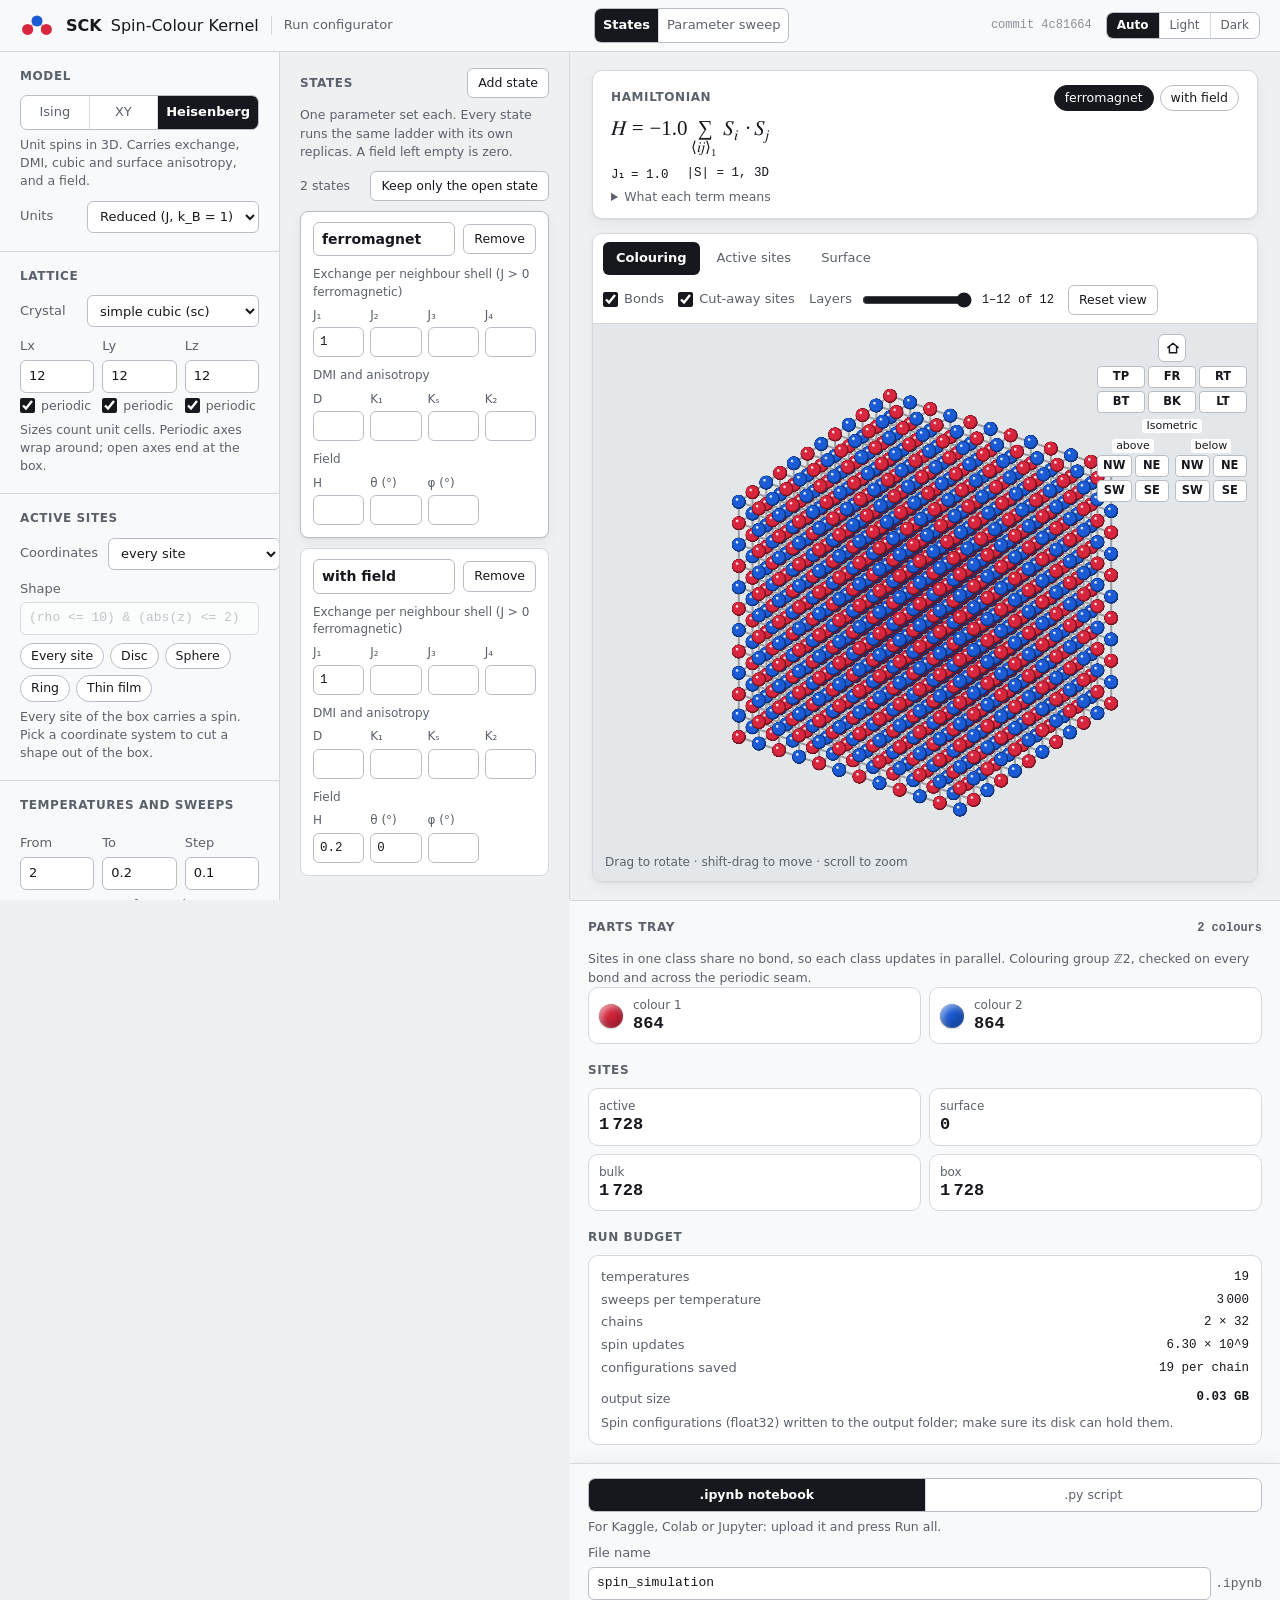
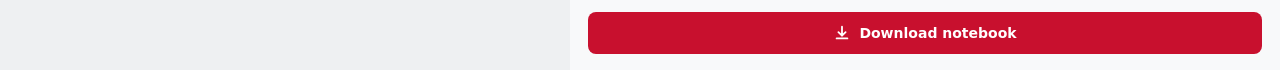
==== commit cfa8a995: "Revert "feat(configurator): label the sampling interval and spell out the sweeps and samples per tem" ====
--- a/ready_for_run/configurator.html
+++ b/ready_for_run/configurator.html
@@ -164,7 +164,7 @@
 .mono { font-family: var(--mono); font-size: 13px; }
 .mid { width: 150px; } .short { width: 64px; display: inline-block; }
 .unit { display: flex; align-items: center; gap: 6px; color: var(--mute); white-space: nowrap; }
-.grid3 { display: grid; grid-template-columns: repeat(3, minmax(0, 1fr)); gap: 8px; align-items: end; }
+.grid3 { display: grid; grid-template-columns: repeat(3, minmax(0, 1fr)); gap: 8px; }
 .axes { display: grid; grid-template-columns: repeat(3, minmax(0, 1fr)); gap: 8px; }
 .axis { display: flex; flex-direction: column; gap: 4px; margin-top: 10px; font-size: 13px; color: var(--mute); }
 .axis .check { font-size: 12.5px; }
@@ -410,9 +410,9 @@
         <div class="grid3">
           <label class="col">Thermalize <input id="thermalization" inputmode="numeric"></label>
           <label class="col">Measure <input id="measurement" inputmode="numeric"></label>
-          <label class="col">Sample every <input id="measure_every" inputmode="numeric" aria-describedby="sweep-help"></label>
+          <label class="col">Every <input id="measure_every" inputmode="numeric"></label>
         </div>
-        <p class="help" id="sweep-help">Sweeps at each temperature: the thermalizing ones are discarded, then E and M are read every few measuring sweeps.</p>
+        <p class="help">Sweeps at each temperature: first to thermalize, then to measure, reading E and M every few sweeps.</p>
         <div class="grid3">
           <label class="col">Replicas <input id="replicas" inputmode="numeric"></label>
           <label class="col">Seed <input id="seed" inputmode="numeric"></label>
@@ -1237,7 +1237,7 @@
   };
 });
 </script>
-<script>const TEMPLATE = {"notebook": {"cells": [{"cell_type": "markdown", "metadata": {}, "source": ["# Spin Monte Carlo on the generated multi-colour kernel — ready to run\n", "\n", "Upload this file to Kaggle or Colab, or open it in Jupyter on your own machine, and press **Run all**.\n", "**You do not need to know Python, GPUs or the repository**: the notebook carries the package modules it\n", "uses, each checked against its `sha256`, so it runs code byte-identical to `spin-colour-kernel` at\n", "commit `4dc6077`.\n", "\n", "## What it does\n", "\n", "It cools every *state* you define (one set θ of Hamiltonian parameters) from `T_MAX` down to `T_MIN`,\n", "with many independent replicas per state, and records at every temperature the energy, the\n", "magnetization vector, |M| and M² (so the specific heat Cv and the susceptibility χ follow), and the full\n", "spin configuration of every replica.\n", "\n", "## How to use it\n", "\n", "1. **Edit only cell 1 (the parameters).** Every setting is explained next to it.\n", "2. *Run all*. The notebook finds your hardware by itself: every NVIDIA GPU it sees (one process per GPU,\n", "   the replicas of every state split equally among them), or the CPU when there is none.\n", "3. Read the plots (E, |M|, Cv, χ against T) and download the output folder.\n", "\n", "> GPU: an NVIDIA GPU with compute capability ≥ 7.0 (T4, A100, H100, …; Triton does not run on a P100).\n", "> CPU: Linux only (Colab, Kaggle without accelerator, WSL), through the Triton interpreter. It is\n", "> correct but **hundreds of times slower**: keep the box, the replicas and the sweeps small there."]}, {"cell_type": "markdown", "metadata": {}, "source": ["## 1 · Parameters\n", "\n", "The only cell to edit."]}, {"cell_type": "code", "metadata": {}, "execution_count": null, "outputs": [], "source": ["# ══════════════════════════════════════════════════════════════════════════════════════════════\n", "#  1 · THE PARAMETERS — the only cell to edit\n", "# ══════════════════════════════════════════════════════════════════════════════════════════════\n", "#\n", "# ── 1.1  TYPE OF HAMILTONIAN ────────────────────────────────────────────────────────────────────\n", "#   \"ising\"       spins s = ±1                   (1 component)\n", "#   \"xy\"          unit spins in the plane         (2 components)\n", "#   \"heisenberg\"  unit spins in 3D                (3 components)\n", "MODEL = \"heisenberg\"\n", "\n", "# ── 1.2  THE HAMILTONIAN (how it is written) ────────────────────────────────────────────────────\n", "#\n", "#   H = − Σ_s J_s Σ_<ij> in shell s  S_i · S_j    exchange, one constant per neighbour shell (each pair once)\n", "#       − Σ_<ij>  S_i^T A_ij S_j      bulk-type (Bloch) DMI on in-plane nearest-neighbour bonds, A_lm = D Σ_k r̂_k ε_klm\n", "#       + Σ_i K1_i (sx² sy² + sx² sz² + sy² sz²)  +  K2 Σ_i (sx sy sz)²      cubic anisotropy\n", "#       − Σ_i  H · S_i                                           Zeeman field\n", "#\n", "#   J_s > 0 is ferromagnetic, J_s < 0 antiferromagnetic. Shell 1 = nearest neighbours, 2 = next\n", "#   nearest, and so on (shells 1–4 on sc). K1_i = Ks on SURFACE sites (an active site with fewer active\n", "#   nearest neighbours than a bulk site), K1 elsewhere.\n", "#   Field direction: Heisenberg (sinθ cosφ, sinθ sinφ, cosθ) with θ = H_theta, φ = H_phi in degrees\n", "#   (θ = 0 is +z, the normal of a film or disc); XY (cosφ, sinφ); Ising +1.\n", "#   D, K1, Ks and K2 exist only for \"heisenberg\"; Ising and XY carry J and H.\n", "#\n", "# ── 1.3  THE STATES: one set θ of parameters each — add as many as you want ─────────────────────\n", "#   name     a label for the plots and files\n", "#   J        {shell: constant}, e.g. {1: 1.0} or {1: 1.0, 2: -0.2}\n", "#   D        Dzyaloshinskii–Moriya constant (bulk type: its vector lies along the bond)\n", "#   K1, Ks   cubic anisotropy, bulk and surface (Ks left out = K1)\n", "#   K2       second-order cubic anisotropy\n", "#   H, H_theta, H_phi   field magnitude and direction (degrees)\n", "#   A parameter left out is zero.\n", "STATES = [\n", "    dict(name=\"ferromagnet\", J={1: 1.0}),\n", "    dict(name=\"with field\",  J={1: 1.0}, H=0.2, H_theta=0.0),\n", "    # dict(name=\"nanodisk\", J={1: 1.0}, D=0.88, K1=0.177, Ks=0.139, K2=0.034, H=0.483, H_theta=0.0),\n", "]\n", "\n", "# ── 1.4  UNITS ──────────────────────────────────────────────────────────────────────────────────\n", "#   \"reduced\"  energies in units of your J, k_B = 1 (T is in the same units)\n", "#   \"meV\"      energies in meV, T in kelvin (k_B = 0.086173404 meV/K)\n", "UNITS = \"reduced\"\n", "\n", "# ── 1.5  CRYSTAL STRUCTURE AND BOX ──────────────────────────────────────────────────────────────\n", "#   2D: \"square\", \"triangular\", \"honeycomb\", \"kagome\"      BOX = [Lx, Ly]\n", "#   3D: \"sc\", \"bcc\", \"fcc\" (bcc, fcc: conventional cubic cells of 2 and 4 sites)   BOX = [Lx, Ly, Lz]\n", "#   The box is counted in unit cells; a square box has equal sizes, a rectangular one does not.\n", "#   PERIODIC: one True/False per axis. If no colouring fits a periodic box, it falls back to open.\n", "CRYSTAL  = \"sc\"\n", "BOX      = [12, 12, 12]\n", "PERIODIC = [True, True, True]\n", "\n", "# ── 1.6  ACTIVE SITES (a shape cut out of the box) ──────────────────────────────────────────────\n", "#   First the coordinate system, then the shape written in it. The origin is the centre of the box;\n", "#   lengths are in lattice units; angles in radians.\n", "#     \"cartesian\"    x, y, z\n", "#     \"spherical\"    r, theta, phi        a sphere of radius 5:            SHAPE = \"r <= 5\"\n", "#     \"cylindrical\"  rho, phi, z          a disc of radius 5, 3 layers:    SHAPE = \"(rho <= 5) & (abs(z) <= 1)\"\n", "#   Combine conditions with & (and), | (or), ~ (not). Leave BOTH empty to keep every site active.\n", "#   Sites outside the shape carry no spin; a shape usually goes with PERIODIC = [False, False, False].\n", "COORDS = \"\"\n", "SHAPE  = \"\"\n", "\n", "# ── 1.7  TEMPERATURES AND SWEEPS ────────────────────────────────────────────────────────────────\n", "T_MAX  = 2.0          # first (hottest) temperature\n", "T_MIN  = 0.2          # last (coldest) temperature\n", "T_STEP = 0.1          # step of the ladder\n", "THERMALIZATION = 1000 # sweeps at each temperature before measuring\n", "MEASUREMENT    = 2000 # sweeps at each temperature while measuring\n", "MEASURE_EVERY  = 10   # read E and M every this many measuring sweeps\n", "REPLICAS       = 32   # independent chains per state, split equally among the GPUs (more is cheaper per update)\n", "SEED           = 1\n", "\n", "# ── 1.8  OUTPUT ─────────────────────────────────────────────────────────────────────────────────\n", "#   CONFIG_EVERY = 1 saves every replica's full configuration at every temperature step;\n", "#   2 at every second step, and so on.\n", "CONFIG_EVERY = 1\n", "OUTPUT_DIR   = \"simulation_output\"\n", "GPUS         = \"all\"   # \"all\", or a list such as [0] or [0, 1]; ignored on CPU"]}, {"cell_type": "markdown", "metadata": {}, "source": ["## 2 · Hardware"]}, {"cell_type": "code", "metadata": {}, "execution_count": null, "outputs": [], "source": ["# 2 · Hardware: every usable NVIDIA GPU, or the CPU through the Triton interpreter.\n", "import os, subprocess, sys\n", "\n", "def _sh(*a):\n", "    try:\n", "        return subprocess.run(a, capture_output=True, text=True).stdout.strip()\n", "    except OSError:\n", "        return \"\"\n", "\n", "import torch\n", "caps = [torch.cuda.get_device_capability(i) for i in range(torch.cuda.device_count())] \\\n", "    if torch.cuda.is_available() else []\n", "usable = [i for i, c in enumerate(caps) if c >= (7, 0)]\n", "if caps and not usable:\n", "    print(f\"GPU(s) found with capability {caps}, below the 7.0 Triton needs: using the CPU\")\n", "if GPUS != \"all\":\n", "    usable = [g for g in usable if g in list(GPUS)]\n", "DEVICE = \"cuda\" if usable else \"cpu\"\n", "if DEVICE == \"cpu\":\n", "    os.environ[\"TRITON_INTERPRET\"] = \"1\"      # must precede the first import of triton\n", "try:\n", "    import triton\n", "except ImportError:\n", "    subprocess.run([sys.executable, \"-m\", \"pip\", \"install\", \"-q\", \"triton\"], check=True)\n", "    import triton\n", "if DEVICE == \"cuda\":\n", "    print(\"GPU:\", _sh(\"nvidia-smi\", \"--query-gpu=index,name,memory.total\", \"--format=csv,noheader\"))\n", "    print(f\"using {len(usable)} GPU(s): {usable}\")\n", "else:\n", "    print(\"no usable GPU: running on the CPU (Triton interpreter, slow; keep the run small)\")\n", "print(f\"torch {torch.__version__}  triton {triton.__version__}\")"]}, {"cell_type": "markdown", "metadata": {}, "source": ["## 3 · The modules\n", "\n", "Written to disk from the literals below, each checked against its `sha256`."]}, {"cell_type": "code", "metadata": {}, "execution_count": null, "outputs": [], "source": ["# Spin_Colour_Kernel/__init__.py — byte-identical to the repository. sha256 e3b0c44298fc1c149afbf4c8996fb92427ae41e4649b934ca495991b7852b855\n", "import hashlib, os\n", "_src = ''\n", "assert hashlib.sha256(_src.encode()).hexdigest() == \"e3b0c44298fc1c149afbf4c8996fb92427ae41e4649b934ca495991b7852b855\", \"__init__.py: sha256 mismatch\"\n", "os.makedirs(\"Spin_Colour_Kernel\", exist_ok=True)\n", "with open(\"Spin_Colour_Kernel/__init__.py\", \"w\") as f:\n", "    f.write(_src)\n", "print(\"wrote Spin_Colour_Kernel/__init__.py  sha256 e3b0c44298fc1c14…\")"]}, {"cell_type": "code", "metadata": {}, "execution_count": null, "outputs": [], "source": ["# Spin_Colour_Kernel/crystals.py — byte-identical to the repository. sha256 13b8e7758dcc9259ee1d7705e6b994857a7a0c80f72e73d6998195ad562dfe76\n", "import hashlib, os\n", "_src = '\"\"\"Crystals as Bravais lattices with a basis, and their bond tables (proposal r07, eq. 4).\\n\\nA site is the pair (c, alpha): an integer cell coordinate c in Z^D and a basis index alpha.\\nA directed bond (alpha, alpha2, delta) joins (c, alpha) to (c + delta, alpha2). Bond tables are\\ngenerated from neighbour shells by real-space distance, so a crystal is fully described by its\\nprimitive (or conventional) vectors and its basis offsets.\\n\"\"\"\\n\\nfrom __future__ import annotations\\n\\nimport itertools\\nfrom dataclasses import dataclass, field\\n\\nimport numpy as np\\n\\n\\n@dataclass(frozen=True)\\nclass Bond:\\n    \"\"\"One directed bond-table entry: (c, alpha) ~ (c + delta, alpha2), on neighbour shell `shell`.\"\"\"\\n\\n    alpha: int\\n    alpha2: int\\n    delta: tuple[int, ...]\\n    shell: int\\n\\n\\n@dataclass\\nclass Crystal:\\n    name: str\\n    vectors: np.ndarray          # (D, D) rows are lattice vectors a_k in Cartesian units\\n    basis: np.ndarray            # (b, D) basis offsets in fractional (cell) coordinates\\n    shells: tuple[int, ...] = (1,)\\n    bonds: list[Bond] = field(default_factory=list)\\n\\n    @property\\n    def D(self) -> int:\\n        return int(self.vectors.shape[0])\\n\\n    @property\\n    def b(self) -> int:\\n        return int(self.basis.shape[0])\\n\\n    def position(self, c, alpha) -> np.ndarray:\\n        frac = np.asarray(c, dtype=float) + self.basis[alpha]\\n        return frac @ self.vectors\\n\\n\\ndef shell_distances(vectors: np.ndarray, basis: np.ndarray, nshell: int, reach: int = 3) -> list[float]:\\n    \"\"\"The first `nshell` distinct neighbour distances over every basis pair.\"\"\"\\n    D = vectors.shape[0]\\n    ds = set()\\n    for a in range(basis.shape[0]):\\n        for a2 in range(basis.shape[0]):\\n            for delta in itertools.product(range(-reach, reach + 1), repeat=D):\\n                r = (np.asarray(delta, float) + basis[a2] - basis[a]) @ vectors\\n                d = float(np.linalg.norm(r))\\n                if d > 1e-9:\\n                    ds.add(round(d, 9))\\n    return sorted(ds)[:nshell]\\n\\n\\ndef build_bonds(vectors: np.ndarray, basis: np.ndarray, shells: tuple[int, ...], reach: int = 3) -> list[Bond]:\\n    \"\"\"Directed bond table for the requested shells (1-based), in a fixed, documented order.\\n\\n    Order: shell, then alpha, then alpha2, then delta in lexicographic order. The order is the\\n    accumulation order of the local field, both in the kernel and in every reference.\\n    \"\"\"\\n    dist = shell_distances(vectors, basis, max(shells), reach)\\n    D = vectors.shape[0]\\n    out: list[Bond] = []\\n    for s in sorted(shells):\\n        target = dist[s - 1]\\n        for a in range(basis.shape[0]):\\n            for a2 in range(basis.shape[0]):\\n                for delta in itertools.product(range(-reach, reach + 1), repeat=D):\\n                    r = (np.asarray(delta, float) + basis[a2] - basis[a]) @ vectors\\n                    if abs(np.linalg.norm(r) - target) < 1e-7:\\n                        out.append(Bond(a, a2, tuple(int(v) for v in delta), s))\\n    return out\\n\\n\\ndef make(name: str, shells: tuple[int, ...] = (1,)) -> Crystal:\\n    \"\"\"The crystals of the system matrix. bcc and fcc use conventional cubic cells (b = 2, 4).\"\"\"\\n    s3 = np.sqrt(3.0)\\n    tri = np.array([[1.0, 0.0], [0.5, s3 / 2]])\\n    table = {\\n        \"square\": (np.eye(2), np.zeros((1, 2))),\\n        \"triangular\": (tri, np.zeros((1, 2))),\\n        \"honeycomb\": (tri, np.array([[0.0, 0.0], [1 / 3, 1 / 3]])),\\n        \"kagome\": (tri, np.array([[0.0, 0.0], [0.5, 0.0], [0.0, 0.5]])),\\n        \"sc\": (np.eye(3), np.zeros((1, 3))),\\n        \"bcc\": (np.eye(3), np.array([[0, 0, 0], [0.5, 0.5, 0.5]])),\\n        \"fcc\": (np.eye(3), np.array([[0, 0, 0], [0.5, 0.5, 0], [0.5, 0, 0.5], [0, 0.5, 0.5]])),\\n    }\\n    if name not in table:\\n        raise KeyError(f\"unknown crystal {name!r}; known: {sorted(table)}\")\\n    vec, basis = table[name]\\n    vec = np.asarray(vec, float)\\n    basis = np.asarray(basis, float)\\n    reach = 3 if max(shells) <= 2 else 4\\n    return Crystal(name, vec, basis, tuple(shells), build_bonds(vec, basis, tuple(shells), reach))\\n\\n\\ndef coordination(crystal: Crystal) -> dict[int, int]:\\n    \"\"\"Bonds leaving each basis site, per alpha.\"\"\"\\n    out = {a: 0 for a in range(crystal.b)}\\n    for bd in crystal.bonds:\\n        out[bd.alpha] += 1\\n    return out\\n'\n", "assert hashlib.sha256(_src.encode()).hexdigest() == \"13b8e7758dcc9259ee1d7705e6b994857a7a0c80f72e73d6998195ad562dfe76\", \"crystals.py: sha256 mismatch\"\n", "os.makedirs(\"Spin_Colour_Kernel\", exist_ok=True)\n", "with open(\"Spin_Colour_Kernel/crystals.py\", \"w\") as f:\n", "    f.write(_src)\n", "print(\"wrote Spin_Colour_Kernel/crystals.py  sha256 13b8e7758dcc9259…\")"]}, {"cell_type": "code", "metadata": {}, "execution_count": null, "outputs": [], "source": ["# Spin_Colour_Kernel/colouring.py — byte-identical to the repository. sha256 86c87e437035d5af8e4ead9416924b598beb80241722d45742de20fa66d26a01\n", "import hashlib, os\n", "_src = '\"\"\"Linear colourings as lattice homomorphisms into a finite abelian group (proposal r07, eqs. 5-8).\\n\\ngamma(c, alpha) = K c + o_alpha (mod m), with K in Z^{r x D} and o_alpha in Z_m1 x ... x Z_mr.\\nAdmissibility (7) is a finite check over the bond table; the seam condition (8) binds the colouring\\nto a periodic box. The search runs over every abelian group (invariant-factor form) in increasing\\norder n_c and returns the first admissible colouring. The clique number of the bond graph is the\\nlower bound, so optimality is certified when the two meet.\\n\"\"\"\\n\\nfrom __future__ import annotations\\n\\nimport itertools\\nfrom dataclasses import dataclass\\n\\nimport numpy as np\\n\\nfrom .crystals import Crystal\\n\\n\\n@dataclass(frozen=True)\\nclass Colouring:\\n    m: tuple[int, ...]                 # group orders, invariant-factor form\\n    K: tuple[tuple[int, ...], ...]     # r rows, D columns\\n    o: tuple[tuple[int, ...], ...]     # b rows, r columns\\n\\n    @property\\n    def n_colours(self) -> int:\\n        return int(np.prod(self.m)) if self.m else 1\\n\\n    def colour(self, c, alpha) -> int:\\n        \"\"\"Mixed-radix index of gamma(c, alpha) in [0, n_c).\"\"\"\\n        idx = 0\\n        for r, mr in enumerate(self.m):\\n            g = (sum(self.K[r][k] * int(c[k]) for k in range(len(c))) + self.o[alpha][r]) % mr\\n            idx = idx * mr + g\\n        return idx\\n\\n    def describe(self) -> str:\\n        grp = \" x \".join(f\"Z{m}\" for m in self.m) or \"trivial\"\\n        return f\"{grp}; K={[list(r) for r in self.K]}; o={[list(x) for x in self.o]}\"\\n\\n\\ndef abelian_groups(n: int) -> list[tuple[int, ...]]:\\n    \"\"\"Every abelian group of order n, as invariant factors m1 | m2 | ... | mr.\"\"\"\\n    out = []\\n\\n    def rec(rem, prev, acc):\\n        if rem == 1:\\n            out.append(tuple(acc))\\n            return\\n        for d in range(2, rem + 1):\\n            if rem % d == 0 and (prev is None or d % prev == 0):\\n                rec(rem // d, d, acc + [d])\\n\\n    if n == 1:\\n        return [()]\\n    rec(n, None, [])\\n    # invariant factors must divide each other in order; rec builds m1 | m2 | ...\\n    return [g for g in out if all(g[i + 1] % g[i] == 0 for i in range(len(g) - 1))]\\n\\n\\ndef admissible(col: Colouring, crystal: Crystal) -> bool:\\n    \"\"\"Condition (7): K delta + o_alpha2 - o_alpha != 0 (mod m) for every bond.\"\"\"\\n    for bd in crystal.bonds:\\n        v = []\\n        for r, mr in enumerate(col.m):\\n            v.append((sum(col.K[r][k] * bd.delta[k] for k in range(crystal.D))\\n                      + col.o[bd.alpha2][r] - col.o[bd.alpha][r]) % mr)\\n        if all(x == 0 for x in v):\\n            return False\\n    return True\\n\\n\\ndef seam_ok(col: Colouring, box: tuple[int, ...], periodic: tuple[bool, ...]) -> bool:\\n    \"\"\"Condition (8): every periodic axis k has K[:, k] L_k = 0 (mod m).\"\"\"\\n    for k, (Lk, per) in enumerate(zip(box, periodic)):\\n        if per and any((col.K[r][k] * Lk) % mr for r, mr in enumerate(col.m)):\\n            return False\\n    return True\\n\\n\\ndef search(crystal: Crystal, box: tuple[int, ...] | None = None, periodic: tuple[bool, ...] | None = None,\\n           max_colours: int = 32) -> Colouring | None:\\n    \"\"\"First admissible linear colouring in increasing n_c (and seam-compatible with `box` if given).\"\"\"\\n    D, b = crystal.D, crystal.b\\n    for n in range(1, max_colours + 1):\\n        for m in abelian_groups(n):\\n            r = len(m)\\n            elems = list(itertools.product(*[range(mi) for mi in m])) if r else [()]\\n            # K columns: one group element per lattice axis\\n            for cols in itertools.product(elems, repeat=D):\\n                K = tuple(tuple(cols[k][i] for k in range(D)) for i in range(r))\\n                for offs in itertools.product(elems, repeat=b - 1):\\n                    o = (tuple([0] * r),) + tuple(offs)\\n                    col = Colouring(m, K, o)\\n                    if box is not None and not seam_ok(col, box, periodic or (True,) * D):\\n                        continue\\n                    if admissible(col, crystal):\\n                        return col\\n    return None\\n\\n\\ndef verify_on_box(col: Colouring, crystal: Crystal, box: tuple[int, ...], periodic: tuple[bool, ...]) -> bool:\\n    \"\"\"Independent check: colour every site of the box and test every bond explicitly, seam included.\"\"\"\\n    for c in itertools.product(*[range(L) for L in box]):\\n        for bd in crystal.bonds:\\n            if bd.alpha >= crystal.b:\\n                continue\\n            c2 = []\\n            inside = True\\n            for k in range(crystal.D):\\n                x = c[k] + bd.delta[k]\\n                if periodic[k]:\\n                    x %= box[k]\\n                elif not 0 <= x < box[k]:\\n                    inside = False\\n                c2.append(x)\\n            if inside and col.colour(c, bd.alpha) == col.colour(c2, bd.alpha2):\\n                return False\\n    return True\\n\\n\\ndef clique_number(crystal: Crystal, window: int = 2) -> int:\\n    \"\"\"Largest clique of the infinite bond graph, by Bron-Kerbosch on a window around one site.\\n\\n    Every clique is translated so that one of its sites is (0, alpha); every other site lies within\\n    one bond of it, so a window of the bond reach holds every clique.\\n    \"\"\"\\n    D = crystal.D\\n    reach = max(max(abs(x) for x in bd.delta) for bd in crystal.bonds)\\n    w = max(window, reach)\\n    nodes = [(c, a) for c in itertools.product(range(-w, w + 1), repeat=D) for a in range(crystal.b)]\\n    index = {n: i for i, n in enumerate(nodes)}\\n\\n    nbrs = [set() for _ in nodes]\\n    for i, u in enumerate(nodes):\\n        for bd in crystal.bonds:\\n            if bd.alpha != u[1]:\\n                continue\\n            c2 = tuple(u[0][k] + bd.delta[k] for k in range(D))\\n            j = index.get((c2, bd.alpha2))\\n            if j is not None:\\n                nbrs[i].add(j)\\n    best = 1\\n    for a in range(crystal.b):\\n        start = index[(tuple([0] * D), a)]\\n\\n        def bk(R, P, X):\\n            nonlocal best\\n            if not P and not X:\\n                best = max(best, len(R))\\n                return\\n            if len(R) + len(P) <= best:\\n                return\\n            for v in list(P):\\n                bk(R | {v}, P & nbrs[v], X & nbrs[v])\\n                P = P - {v}\\n                X = X | {v}\\n\\n        bk({start}, set(nbrs[start]), set())\\n    return best\\n'\n", "assert hashlib.sha256(_src.encode()).hexdigest() == \"86c87e437035d5af8e4ead9416924b598beb80241722d45742de20fa66d26a01\", \"colouring.py: sha256 mismatch\"\n", "os.makedirs(\"Spin_Colour_Kernel\", exist_ok=True)\n", "with open(\"Spin_Colour_Kernel/colouring.py\", \"w\") as f:\n", "    f.write(_src)\n", "print(\"wrote Spin_Colour_Kernel/colouring.py  sha256 86c87e437035d5af…\")"]}, {"cell_type": "code", "metadata": {}, "execution_count": null, "outputs": [], "source": ["# Spin_Colour_Kernel/system.py — byte-identical to the repository. sha256 1f9b689167ca3ddd09edb83493a7e44bcd6276f9125a3d84bc2289b5468ca1e1\n", "import hashlib, os\n", "_src = '\"\"\"A system is the triple (spin model, crystal, finite geometry) with its couplings (proposal r07, eqs. 1-4).\\n\\nSpins live in the component-planar, basis-planar layout of eq. (10):\\n    S[B, n, b, L3, L2, L1], fastest axis L1 (x). For D = 2, L3 = 1.\\nMasked sites hold the zero vector and are never updated, so a masked or open-boundary neighbour\\ncontributes zero to the local field (3) without a mask load.\\n\"\"\"\\n\\nfrom __future__ import annotations\\n\\nfrom dataclasses import dataclass, field\\n\\nimport numpy as np\\n\\nfrom . import crystals as cr\\nfrom .colouring import Colouring, search, seam_ok, verify_on_box\\n\\n\\n@dataclass\\nclass System:\\n    name: str\\n    n: int                                   # spin components: 1 Ising, 2 XY, 3 Heisenberg\\n    crystal: cr.Crystal\\n    box: tuple[int, ...]                     # (L1, L2[, L3]) cells\\n    periodic: tuple[bool, ...]\\n    J: dict[int, float]                      # isotropic exchange per shell\\n    extra: dict[int, np.ndarray] = field(default_factory=dict)   # bond index -> extra n x n matrix (DMI ...)\\n    h: tuple[float, ...] | None = None       # uniform field\\n    cubic_k1: np.ndarray | None = None       # per-site cubic anisotropy K1, shape (b, L3, L2, L1)\\n    cubic_k2: float = 0.0                    # (sx sy sz)^2 coefficient\\n    mask: np.ndarray | None = None           # bool (b, L3, L2, L1); False = no spin\\n    colouring: Colouring | None = None\\n    T_ref: float | None = None               # reference critical temperature, when one exists\\n    acceptance: str = \"metropolis\"           # \"metropolis\": u < exp(-beta dE); \"barker\": heat-bath rule\\n\\n    def __post_init__(self):\\n        if self.n not in (1, 2, 3):\\n            raise ValueError(\"n must be 1, 2 or 3\")\\n        if len(self.box) != self.crystal.D or len(self.periodic) != self.crystal.D:\\n            raise ValueError(\"box and periodic must have one entry per lattice axis\")\\n        if self.cubic_k1 is not None and self.n != 3:\\n            raise ValueError(\"cubic anisotropy needs n = 3\")\\n        if self.acceptance not in (\"metropolis\", \"barker\"):\\n            raise ValueError(\"acceptance must be \\'metropolis\\' or \\'barker\\'\")\\n        if self.colouring is None:\\n            self.colouring = search(self.crystal, self.box, self.periodic)\\n            if self.colouring is None:\\n                raise ValueError(f\"{self.name}: no seam-compatible linear colouring for box {self.box}\")\\n        if not seam_ok(self.colouring, self.box, self.periodic):\\n            raise ValueError(f\"{self.name}: colouring violates the seam condition (8) on box {self.box}\")\\n        if not verify_on_box(self.colouring, self.crystal, self.box, self.periodic):\\n            raise ValueError(f\"{self.name}: colouring is not admissible on the box\")\\n\\n    # ---------------------------------------------------------------- geometry\\n    @property\\n    def L1(self) -> int:\\n        return int(self.box[0])\\n\\n    @property\\n    def L2(self) -> int:\\n        return int(self.box[1])\\n\\n    @property\\n    def L3(self) -> int:\\n        return int(self.box[2]) if self.crystal.D == 3 else 1\\n\\n    @property\\n    def b(self) -> int:\\n        return self.crystal.b\\n\\n    @property\\n    def shape(self) -> tuple[int, int, int, int]:\\n        return (self.b, self.L3, self.L2, self.L1)\\n\\n    def site_mask(self) -> np.ndarray:\\n        return np.ones(self.shape, bool) if self.mask is None else self.mask.astype(bool)\\n\\n    @property\\n    def n_active(self) -> int:\\n        return int(self.site_mask().sum())\\n\\n    def bond_matrix(self, i: int) -> np.ndarray:\\n        bd = self.crystal.bonds[i]\\n        M = self.J.get(bd.shell, 0.0) * np.eye(self.n)\\n        if i in self.extra:\\n            M = M + self.extra[i]\\n        return M\\n\\n    def colour_map(self) -> np.ndarray:\\n        \"\"\"Colour of every site, shape (b, L3, L2, L1).\"\"\"\\n        out = np.zeros(self.shape, np.int64)\\n        for a in range(self.b):\\n            for z in range(self.L3):\\n                for y in range(self.L2):\\n                    for x in range(self.L1):\\n                        c = (x, y, z)[: self.crystal.D]\\n                        out[a, z, y, x] = self.colouring.colour(c, a)\\n        return out\\n\\n\\n# -------------------------------------------------------------------- matrix\\ndef ising(crystal: str, L: int, J: float = 1.0, shells=(1,), T_ref=None) -> System:\\n    c = cr.make(crystal, tuple(shells))\\n    return System(f\"Ising {crystal}\", 1, c, (L,) * c.D, (True,) * c.D, {s: J for s in shells}, T_ref=T_ref)\\n\\n\\ndef xy(crystal: str, L: int, J: float = 1.0, T_ref=None) -> System:\\n    c = cr.make(crystal)\\n    return System(f\"XY {crystal}\", 2, c, (L,) * c.D, (True,) * c.D, {1: J}, T_ref=T_ref)\\n\\n\\ndef heisenberg(crystal: str, L: int, J: float = 1.0, T_ref=None, label=None) -> System:\\n    c = cr.make(crystal)\\n    return System(label or f\"Heisenberg {crystal}\", 3, c, (L,) * c.D, (True,) * c.D, {1: J}, T_ref=T_ref)\\n\\n\\ndef nanodot(Rd: float = 18.30, L: int = 5, Jex=1.0, Kan1=0.177, Kan2=0.034, KanS=0.139, Hex=0.483,\\n            KDM=0.88, gamma_deg=90.0, shells=(1,), J_shells=None) -> System:\\n    \"\"\"The nanodot system: sc Heisenberg disc inside an open box.\\n\\n    `shells` adds sc exchange shells beyond the first, with couplings `J_shells` {shell: J} relative\\n    to Jex; the colouring search then finds a colouring admissible for all of them. DMI stays on the\\n    first-shell in-plane bonds and the surface is still defined by first neighbours.\\n\\n    The disc never reaches the box edge, so every seam bond would touch a masked (zero) site; an\\n    open box is the same Hamiltonian as a periodic one and meets condition (8) without a constraint on N.\\n\\n    Bulk-type (Bloch) DMI restricted to the in-plane bonds: its vector lies along each bond, D_ij = -KDM r_ij,\\n    so the bond energy is -KDM r_ij . (S_i x S_j) (local field term KDM * (-dyz, dxz, dyx - dxy)), cubic anisotropy with surface constant KanS where a site has\\n    fewer than six in-disc neighbours, and a Zeeman field Hex (cos g, 0, sin g).\\n    \"\"\"\\n    shells = tuple(sorted(set(shells) | {1}))\\n    c = cr.make(\"sc\", shells)\\n    J = {1: Jex, **{int(k): float(v) for k, v in (J_shells or {}).items() if int(k) in shells and int(k) != 1}}\\n    L2 = int(Rd) + 1\\n    N = 2 * L2 + 1\\n    xs = np.arange(-L2, L2 + 1)\\n    xg, yg = np.meshgrid(xs, xs, indexing=\"xy\")\\n    disk = (xg ** 2 + yg ** 2) <= Rd ** 2               # [y, x]\\n    mask = np.broadcast_to(disk, (L, N, N)).copy()[None]  # (1, L, N, N)\\n    surface = np.zeros_like(mask)\\n    for z in range(L):\\n        for y in range(N):\\n            for x in range(N):\\n                if not mask[0, z, y, x]:\\n                    continue\\n                k = 0\\n                for dz, dy, dx in ((0, 0, 1), (0, 0, -1), (0, 1, 0), (0, -1, 0), (1, 0, 0), (-1, 0, 0)):\\n                    nz, ny, nx = z + dz, (y + dy) % N, (x + dx) % N\\n                    if 0 <= nz < L and mask[0, nz, ny, nx]:\\n                        k += 1\\n                surface[0, z, y, x] = k < 6\\n    k1 = np.where(surface, KanS, Kan1).astype(np.float32) * mask\\n    extra = {}\\n    for i, bd in enumerate(c.bonds):\\n        dx, dy, dz = bd.delta\\n        E = np.zeros((3, 3))\\n        if (dx, dy, dz) == (1, 0, 0):\\n            E[1, 2], E[2, 1] = KDM, -KDM\\n        elif (dx, dy, dz) == (-1, 0, 0):\\n            E[1, 2], E[2, 1] = -KDM, KDM\\n        elif (dx, dy, dz) == (0, 1, 0):\\n            E[0, 2], E[2, 0] = -KDM, KDM\\n        elif (dx, dy, dz) == (0, -1, 0):\\n            E[0, 2], E[2, 0] = KDM, -KDM\\n        if E.any():\\n            extra[i] = E\\n    g = np.deg2rad(gamma_deg)\\n    return System(\"Heisenberg nanodot\", 3, c, (N, N, L), (False, False, False), J, extra,\\n                  h=(Hex * float(np.cos(g)), 0.0, Hex * float(np.sin(g))), cubic_k1=k1, cubic_k2=Kan2,\\n                  mask=mask)\\n\\n\\n# Reference critical temperatures (J = kB = 1), from experiments v03 section E4.\\nTC = {\\n    \"Ising square\": 2.0 / np.log(1 + np.sqrt(2)),\\n    \"Ising triangular\": 4.0 / np.log(3.0),\\n    \"Ising sc\": 4.511523,      # 1/0.22165463, Ferrenberg, Xu and Landau 2018\\n    \"Ising bcc\": 6.355,        # 1/0.157373, Lundow and Campbell 2018\\n    \"Ising fcc\": 9.797132,     # 1/0.1020707(2), Yu 2015 (Physica A 419, 75)\\n    \"XY sc\": 2.20184,          # 1/0.4541652, Xu et al. 2019\\n    \"Heisenberg sc\": 1.4430,   # Chen, Ferrenberg and Landau 1993\\n    \"Heisenberg bcc\": 2.0542,  # Chen, Ferrenberg and Landau 1993\\n}\\n\\n\\ndef matrix(small: bool = True) -> list[System]:\\n    \"\"\"The 13 systems of experiment E1 at a small size per crystal (seam-compatible boxes).\"\"\"\\n    s = [\\n        ising(\"square\", 8, T_ref=TC[\"Ising square\"]),\\n        ising(\"triangular\", 6, T_ref=TC[\"Ising triangular\"]),\\n        ising(\"sc\", 4, T_ref=TC[\"Ising sc\"]),\\n        ising(\"bcc\", 4, T_ref=TC[\"Ising bcc\"]),\\n        ising(\"fcc\", 4, T_ref=TC[\"Ising fcc\"]),\\n        xy(\"square\", 8, T_ref=0.893),\\n        xy(\"sc\", 4, T_ref=TC[\"XY sc\"]),\\n        heisenberg(\"sc\", 4, T_ref=TC[\"Heisenberg sc\"]),\\n        heisenberg(\"bcc\", 4, T_ref=TC[\"Heisenberg bcc\"]),\\n        heisenberg(\"fcc\", 4, T_ref=None),\\n        heisenberg(\"triangular\", 6, J=-1.0, T_ref=0.285, label=\"Heisenberg triangular AFM\"),\\n        heisenberg(\"kagome\", 6, J=-1.0, T_ref=None, label=\"Heisenberg kagome AFM\"),\\n        nanodot(Rd=3.0, L=3),\\n    ]\\n    return s\\n'\n", "assert hashlib.sha256(_src.encode()).hexdigest() == \"1f9b689167ca3ddd09edb83493a7e44bcd6276f9125a3d84bc2289b5468ca1e1\", \"system.py: sha256 mismatch\"\n", "os.makedirs(\"Spin_Colour_Kernel\", exist_ok=True)\n", "with open(\"Spin_Colour_Kernel/system.py\", \"w\") as f:\n", "    f.write(_src)\n", "print(\"wrote Spin_Colour_Kernel/system.py  sha256 1f9b689167ca3ddd…\")"]}, {"cell_type": "code", "metadata": {}, "execution_count": null, "outputs": [], "source": ["# Spin_Colour_Kernel/generator.py — byte-identical to the repository. sha256 5e9058a6ce269efcd6b61030bc90d836d2853b18bf683f7ae06e0da598241694\n", "import hashlib, os\n", "_src = '\"\"\"The kernel generator (proposal r07, section 5): one System -> one specialized Triton kernel.\\n\\nSpins are read in the storage type of `src_ptr` (int8 for Ising, float32 for vector models) and\\nconverted to float32 for the arithmetic; results are stored back in the type of `dst_ptr`.\\n\\nThe model (n, proposal, anisotropy), the bond table, the colouring and the box are emitted as\\nstraight-line Triton source; only the replica index, the inverse temperature and the counter state\\nare runtime values. One launch updates one (colour, sublattice) class; a sweep is the composition\\nof the n_c * b class launches, in a fixed order.\\n\\nColour compaction. Along x a linear colouring repeats with period P = lcm_r m_r / gcd(K_r1, m_r)\\n(STRIDE = P), and along a row each colour of the row\\'s coset appears at most once per period. A class\\nlaunch therefore gives each program a tile of R rows x BX = ceil(L1 / P) sites: each lane solves its\\nrow\\'s residue x0 from the colouring and takes x0 + P * j. A row without the colour does nothing, and\\nwhen P is close to L1 one program still covers R rows instead of a single site. Every load of a class launch is masked by the update predicate, so a sweep reads the\\nlattice about once whatever n_c is, instead of n_c times. The sequential reference and the synchronous control keep STRIDE = 1, R = 1.\\n\\nRandomness is Philox (`tl.rand4x`) keyed by a per-sweep seed and countered by (replica, site), so the\\nstream is a pure function of the site and the sweep, never of the launch grid. The same compiled\\nkernel serves the parallel chain and the sequential reference: the reference launches it once per\\nsite (`x_only`, `row0`), the parallel chain once per class.\\n\"\"\"\\n\\nfrom __future__ import annotations\\n\\nimport hashlib\\nimport importlib.util\\nimport math\\nimport os\\nimport sys\\nfrom pathlib import Path\\n\\nimport numpy as np\\n\\nfrom .system import System\\n\\nCACHE = Path(os.environ.get(\"SCK_CACHE\", Path.home() / \".cache\" / \"spin_colour_kernel\"))\\n\\n\\ndef _f(x: float) -> str:\\n    return repr(float(np.float32(x)))\\n\\n\\ndef _coord_expr(var: str, d: int, L: int, periodic: bool) -> tuple[str, str | None]:\\n    \"\"\"Neighbour coordinate and its validity predicate (None when always valid).\"\"\"\\n    if d == 0:\\n        return var, None\\n    if periodic:\\n        return f\"(({var} + {d % L}) % {L})\", None\\n    e = f\"({var} + {d})\"\\n    return e, f\"(({e} >= 0) & ({e} < {L}))\"\\n\\n\\ndef x_period(col) -> int:\\n    \"\"\"Period along x of a linear colouring: lcm over its factors of m_r / gcd(K_r1, m_r).\"\"\"\\n    P = 1\\n    for r, mr in enumerate(col.m):\\n        P = math.lcm(P, mr // math.gcd(int(col.K[r][0]) % mr or mr, mr))\\n    return P\\n\\n\\ndef _colour_expr(sys_: System, xv: str, a: int) -> str:\\n    \"\"\"Colour of site (xv, y, z) of sublattice a, as a Triton expression (mixed-radix, eq. 6).\"\"\"\\n    col, D = sys_.colouring, sys_.crystal.D\\n    if not col.m:\\n        return f\"{xv} * 0\"\\n    terms = []\\n    for r, mr in enumerate(col.m):\\n        coeffs = list(col.K[r]) + [0] * (3 - D)\\n        terms.append((f\"({coeffs[0]} * {xv} + {coeffs[1]} * y + {coeffs[2]} * z + {col.o[a][r]}) % {mr}\", mr))\\n    expr = terms[0][0]\\n    for e, mr in terms[1:]:\\n        expr = f\"({expr}) * {mr} + {e}\"\\n    return expr\\n\\n\\ndef _emit_tile(w, sys_: System, chunked: bool) -> None:\\n    \"\"\"Lanes, rows and the colour-compacted x coordinate of one class launch; defines live, xc, yv, zv.\\n\\n    chunked: one-row programs take their x chunk from grid axis 2 (rows longer than one program\\'s lanes).\"\"\"\\n    b, L1, L2, L3 = sys_.b, sys_.L1, sys_.L2, sys_.L3\\n    # a program covers a tile of R rows x BX sites, flattened onto BLOCK lanes: lane l is row l // BX\\n    # of the tile and the (l % BX)-th site of that row\\'s colour class (x0 + STRIDE * j)\\n    w(\"    lane = tl.arange(0, BLOCK)\")\\n    w(\"    if R == 1:\")                       # one row per program: row coordinates stay scalars\\n    w(\"        j = lane + tl.program_id(2) * BLOCK\" if chunked else \"        j = lane\")\\n    w(\"        row = tl.program_id(1) + row0\")\\n    w(f\"        z = row // {L2}\")\\n    w(f\"        y = row % {L2}\")\\n    w(\"    else:\")\\n    w(\"        j = lane % BX\")\\n    w(\"        rowv = tl.program_id(1) * R + lane // BX + row0\")\\n    w(f\"        rok = (lane < R * BX) & (rowv < {L3 * L2})\")\\n    w(\"        rowc = tl.where(rok, rowv, 0)\")\\n    w(f\"        z = rowc // {L2}\")\\n    w(f\"        y = rowc % {L2}\")\\n\\n    # compaction: along a row the colour has period STRIDE and each colour of the row\\'s coset appears\\n    # at most once per period, so each lane finds its row\\'s residue x0 (L1 when the row lacks it)\\n    w(\"    if STRIDE > 1:\")\\n    w(f\"        x0 = tl.zeros([BLOCK], dtype=tl.int32) + {L1}\")\\n    w(\"        for q in tl.static_range(STRIDE):\")\\n    for a in range(b):\\n        kw = \"if\" if a == 0 else \"elif\"\\n        w(f\"            {kw} ALPHA == {a}:\")\\n        w(f\"                cq = {_colour_expr(sys_, \\'q\\', a)}\")\\n        w(\"                x0 = tl.where(cq == COLOUR, q, x0)\")\\n    w(\"    else:\")\\n    w(\"        x0 = 0\")\\n    w(\"    x = x0 + STRIDE * j\")\\n    w(\"    xo = tl.zeros([BLOCK], dtype=tl.int32) + x_only\")\\n    w(\"    if R == 1:\")\\n    w(f\"        live = (x < {L1}) & ((x == xo) | (xo < 0))\")\\n    w(\"    else:\")\\n    w(f\"        live = rok & (x < {L1}) & ((x == xo) | (xo < 0))\")\\n    w(\"    xc = tl.where(live, x, 0)\")\\n    w(\"    yv = tl.zeros([BLOCK], dtype=tl.int32) + y\")\\n    w(\"    zv = tl.zeros([BLOCK], dtype=tl.int32) + z\")\\n\\n\\ndef _emit_class(w, sys_: System) -> None:\\n    \"\"\"Update predicate of one (colour, sublattice) class: defines colour, upd, own, m_own (masked systems), ld.\"\"\"\\n    b, L1, L2 = sys_.b, sys_.L1, sys_.L2\\n    pl = sys_.L3 * L2 * L1\\n    has_mask = sys_.mask is not None\\n    # colour mask, from (6), per alpha\\n    for a in range(b):\\n        kw = \"if\" if a == 0 else \"elif\"\\n        w(f\"    {kw} ALPHA == {a}:\")\\n        w(f\"        colour = {_colour_expr(sys_, \\'xc\\', a)}\")\\n    w(\"    if COLOUR < 0:\")\\n    w(\"        upd = live\")\\n    w(\"    else:\")\\n    w(\"        upd = live & (colour == COLOUR)\")\\n    w(f\"    own = ALPHA * {pl} + z * {L2 * L1} + y * {L1} + xc\")\\n    if has_mask:\\n        w(\"    m_own = tl.load(mask_ptr + own, mask=live, other=0)\")\\n        w(\"    upd = upd & (m_own != 0)\")\\n    # a class launch reads only the sites it updates; the synchronous control reads every live site\\n    w(\"    if SYNC:\")\\n    w(\"        ld = live\")\\n    w(\"    else:\")\\n    w(\"        ld = upd\")\\n\\n\\ndef source(sys_: System, packed: bool = False, bitwise: bool = False, independent: bool = False) -> str:\\n    \"\"\"Triton source text for one system.\\n\\n    bitwise (Ising only): true multi-spin coding, see `bitwise.source`; same packed storage, but the\\n    update stays in bit operations with one uniform per (word, site, sweep) and a host acceptance table.\\n    independent (bitwise only): one 32-bit uniform per replica instead, compared bit-sliced.\\n\\n    packed (Ising only): multi-spin coding over replicas. Word w of a site holds that site\\'s spin in\\n    replicas 32 w .. 32 w + 31, one bit each (1 = +1). A program loads one word per neighbour, unpacks it\\n    into a [BLOCK, 32] tile, runs the same Metropolis step with the same Philox counter per (replica,\\n    site) as the unpacked kernel, and packs the result back with an OR. Rows longer than BLOCK are split\\n    over grid axis 2.\"\"\"\\n    if independent and not bitwise:\\n        raise ValueError(\"independent per-replica draws need the bitwise kernel\")\\n    if bitwise:\\n        from .bitwise import source as bitwise_source\\n        return bitwise_source(sys_, independent)\\n    n, b = sys_.n, sys_.b\\n    if packed and n != 1:\\n        raise ValueError(\"bit packing is for Ising (n = 1) only\")\\n    P = packed\\n    RB = \"BLOCK, 32\" if P else \"BLOCK\"\\n    L1, L2, L3 = sys_.L1, sys_.L2, sys_.L3\\n    D = sys_.crystal.D\\n    per = list(sys_.periodic) + [False] * (3 - D)\\n    pl = L3 * L2 * L1                      # one (component, alpha) plane\\n    nsite = b * pl\\n    has_mask = sys_.mask is not None\\n    has_cubic = sys_.cubic_k1 is not None\\n    lines: list[str] = []\\n    w = lines.append\\n    w(\"import triton\")\\n    w(\"import triton.language as tl\")\\n    w(\"\")\\n    w(\"\")\\n    if P:\\n        w(\"@triton.jit\")\\n        w(\"def _or(a, b):\")\\n        w(\"    return a | b\")\\n        w(\"\")\\n        w(\"\")\\n    w(\\'@triton.jit(do_not_specialize=[\"x_only\", \"row0\"])\\')\\n    w(\"def kernel(src_ptr, dst_ptr, mask_ptr, k1_ptr, beta_ptr, state_ptr, x_only, row0,\")\\n    w(\"           ALPHA: tl.constexpr, COLOUR: tl.constexpr, BLOCK: tl.constexpr, SYNC: tl.constexpr,\")\\n    w(\"           STRIDE: tl.constexpr, BX: tl.constexpr, R: tl.constexpr):\")\\n    if P:\\n        w(\"    wrd = tl.program_id(0)\")\\n        w(\"    rr = tl.arange(0, 32)\")\\n        w(\"    rep = wrd * 32 + rr\")\\n    else:\\n        w(\"    rep = tl.program_id(0)\")\\n    _emit_tile(w, sys_, True)     # one-row programs may be chunked over grid axis 2 (packed: PTILE; float: MAX_BLOCK)\\n    w(\"    beta = tl.load(beta_ptr + rep)\")\\n    w(\"    base_seed = tl.load(state_ptr + 0)\")\\n    w(\"    sweep = tl.load(state_ptr + 1)\")\\n    w(\"    seed = ((base_seed * 1000003 + sweep * 7919 + 12345) % 2147483629).to(tl.int32)\")\\n    w(f\"    rbase = wrd.to(tl.int64) * {nsite}\" if P else f\"    rbase = rep.to(tl.int64) * {n * nsite}\")\\n    _emit_class(w, sys_)\\n    # own spin\\n    if P:\\n        w(\"    w0 = tl.load(src_ptr + rbase + own, mask=ld, other=0)\")\\n        w(\"    s0 = (((w0[:, None] >> rr[None, :]) & 1) * 2 - 1).to(tl.float32)\")\\n    else:\\n        for k in range(n):\\n            w(f\"    s{k} = tl.load(src_ptr + rbase + {k * nsite} + own, mask=ld, other=0).to(tl.float32)\")\\n    # local field, per alpha\\n    for a in range(b):\\n        kw = \"if\" if a == 0 else \"elif\"\\n        w(f\"    {kw} ALPHA == {a}:\")\\n        groups: dict[float, list[int]] = {}\\n        extras: list[int] = []\\n        for i, bd in enumerate(sys_.crystal.bonds):\\n            if bd.alpha != a:\\n                continue\\n            groups.setdefault(float(sys_.J.get(bd.shell, 0.0)), []).append(i)\\n            if i in sys_.extra:\\n                extras.append(i)\\n        loaded = {}\\n        for k in range(n):\\n            w(f\"        v{k} = tl.zeros([{RB}], dtype=tl.float32)\")\\n        idx = 0\\n        for Jv, members in groups.items():\\n            if Jv == 0.0 and not any(i in sys_.extra for i in members):\\n                continue\\n            for k in range(n):\\n                w(f\"        g{k} = tl.zeros([{RB}], dtype=tl.float32)\")\\n            for i in members:\\n                bd = sys_.crystal.bonds[i]\\n                d = list(bd.delta) + [0] * (3 - D)\\n                ex, vx = _coord_expr(\"xc\", d[0], L1, per[0])\\n                ey, vy = _coord_expr(\"yv\", d[1], L2, per[1])\\n                ez, vz = _coord_expr(\"zv\", d[2], L3, per[2])\\n                valid = \" & \".join([\"ld\"] + [p for p in (vx, vy, vz) if p])\\n                w(f\"        q = {bd.alpha2 * pl} + {ez} * {L2 * L1} + {ey} * {L1} + {ex}\")\\n                w(f\"        ok = {valid}\")\\n                w(\"        q = tl.where(ok, q, 0)\")\\n                if P and has_mask:      # a masked neighbour holds no spin: it contributes 0, as in the unpacked store\\n                    w(\"        ok = ok & (tl.load(mask_ptr + q, mask=ok, other=0) != 0)\")\\n                for k in range(n):\\n                    if P:\\n                        w(\"        tw = tl.load(src_ptr + rbase + q, mask=ok, other=0)\")\\n                        w(\"        t = tl.where(ok[:, None], (((tw[:, None] >> rr[None, :]) & 1) * 2 - 1).to(tl.float32), 0.0)\")\\n                    else:\\n                        w(f\"        t = tl.load(src_ptr + rbase + {k * nsite} + q, mask=ok, other=0).to(tl.float32)\")\\n                    w(f\"        g{k} = g{k} + t\")\\n                    if i in sys_.extra:\\n                        w(f\"        n{idx}_{k} = t\")\\n                if i in sys_.extra:\\n                    loaded[i] = idx\\n                    idx += 1\\n            if Jv != 0.0:\\n                for k in range(n):\\n                    w(f\"        v{k} = v{k} + {_f(Jv)} * g{k}\")\\n        for i in extras:\\n            E = sys_.extra[i]\\n            j = loaded[i]\\n            for k in range(n):\\n                terms = [f\"{_f(E[k, l])} * n{j}_{l}\" for l in range(n) if E[k, l] != 0.0]\\n                if terms:\\n                    w(f\"        v{k} = v{k} + ({\\' + \\'.join(terms)})\")\\n    if sys_.h is not None:\\n        for k in range(n):\\n            if sys_.h[k] != 0.0:\\n                w(f\"    v{k} = v{k} + {_f(sys_.h[k])}\")\\n    # proposal (9)\\n    w(f\"    off = (rep[None, :] * {nsite} + own[:, None]).to(tl.int32)\" if P else f\"    off = (rep * {nsite} + own).to(tl.int32)\")\\n    w(\"    u0, u1, u2, u3 = tl.rand4x(seed, off)\")\\n    if n == 1:\\n        w(\"    t0 = -s0\")\\n    elif n == 2:\\n        w(\"    phi = 6.283185307179586 * u1\")\\n        w(\"    t0 = tl.cos(phi)\")\\n        w(\"    t1 = tl.sin(phi)\")\\n    else:\\n        w(\"    cz = 2.0 * u1 - 1.0\")\\n        w(\"    phi = 6.283185307179586 * u2\")\\n        w(\"    rr = tl.sqrt(tl.maximum(1.0 - cz * cz, 0.0))\")\\n        w(\"    t0 = rr * tl.cos(phi)\")\\n        w(\"    t1 = rr * tl.sin(phi)\")\\n        w(\"    t2 = cz\")\\n    # energy change (3)\\n    dE = \" + \".join(f\"(t{k} - s{k}) * v{k}\" for k in range(n))\\n    w(f\"    dE = -({dE})\")\\n    if has_cubic:\\n        w(\"    k1 = tl.load(k1_ptr + own, mask=ld, other=0.0)\")\\n        k2 = _f(sys_.cubic_k2)\\n        for p in (\"t\", \"s\"):\\n            w(f\"    a_{p} = k1 * (({p}0 * {p}1) * ({p}0 * {p}1) + ({p}0 * {p}2) * ({p}0 * {p}2) \"\\n              f\"+ ({p}1 * {p}2) * ({p}1 * {p}2)) + {k2} * ({p}0 * {p}1 * {p}2) * ({p}0 * {p}1 * {p}2)\")\\n        w(\"    dE = dE + (a_t - a_s)\")\\n    bt, ud = (\"beta[None, :]\", \"upd[:, None]\") if P else (\"beta\", \"upd\")\\n    if sys_.acceptance == \"barker\":\\n        # heat-bath (Barker) rule: accept with 1 / (1 + exp(beta dE)); dE = 0 is accepted with probability 1/2\\n        w(f\"    acc = (u0 * (1.0 + tl.exp({bt} * dE)) < 1.0) & {ud}\")\\n    else:\\n        w(f\"    acc = (u0 < tl.exp(-{bt} * dE)) & {ud}\")\\n    if P:\\n        w(\"    up = (tl.where(acc, t0, s0) > 0).to(tl.int32) << rr[None, :]\")\\n        w(\"    r0 = tl.reduce(up, 1, _or)\")\\n    else:\\n        for k in range(n):\\n            w(f\"    r{k} = tl.where(acc, t{k}, s{k}).to(dst_ptr.dtype.element_ty)\")\\n    w(\"    if SYNC:\")\\n    wm = \"live & (m_own != 0)\" if has_mask else \"live\"\\n    for k in range(n):\\n        w(f\"        tl.store(dst_ptr + rbase + {k * nsite} + own, r{k}, mask={wm})\")\\n    w(\"    else:\")\\n    for k in range(n):\\n        w(f\"        tl.store(dst_ptr + rbase + {k * nsite} + own, r{k}, mask=upd)\")\\n    return \"\\\\n\".join(lines) + \"\\\\n\"\\n\\n\\ndef compile_system(sys_: System, packed: bool = False, bitwise: bool = False, independent: bool = False):\\n    \"\"\"Write the generated source to the cache, import it, and return the jitted kernel.\"\"\"\\n    src = source(sys_, packed, bitwise, independent)\\n    key = hashlib.sha256(src.encode()).hexdigest()[:16]\\n    CACHE.mkdir(parents=True, exist_ok=True)\\n    path = CACHE / f\"sck_{key}.py\"\\n    if not path.exists():\\n        path.write_text(src)\\n    name = f\"sck_{key}\"\\n    if name in sys.modules:\\n        return sys.modules[name].kernel, src\\n    spec = importlib.util.spec_from_file_location(name, path)\\n    mod = importlib.util.module_from_spec(spec)\\n    sys.modules[name] = mod\\n    spec.loader.exec_module(mod)\\n    return mod.kernel, src\\n'\n", "assert hashlib.sha256(_src.encode()).hexdigest() == \"5e9058a6ce269efcd6b61030bc90d836d2853b18bf683f7ae06e0da598241694\", \"generator.py: sha256 mismatch\"\n", "os.makedirs(\"Spin_Colour_Kernel\", exist_ok=True)\n", "with open(\"Spin_Colour_Kernel/generator.py\", \"w\") as f:\n", "    f.write(_src)\n", "print(\"wrote Spin_Colour_Kernel/generator.py  sha256 5e9058a6ce269efc…\")"]}, {"cell_type": "code", "metadata": {}, "execution_count": null, "outputs": [], "source": ["# Spin_Colour_Kernel/bitwise.py — byte-identical to the repository. sha256 a4488d0ada766a05b1381a32f9744a867849e8547d40e8d9c6c03d36822f225d\n", "import hashlib, os\n", "_src = '\"\"\"Bitwise multi-spin-coded Ising: asynchronous multi-spin coding over replicas (routes B and C).\\n\\nStorage is the packed word layout of `generator.source(packed=True)`: word w of a site holds that site\\'s\\nspin in replicas 32 w .. 32 w + 31, one bit each (1 = +1). Unlike the packed path, which unpacks every word\\nto a [BLOCK, 32] float tile, this kernel never leaves the bits:\\n\\n* per neighbour j present in the box and the mask, x = s_i XOR s_j marks the anti-aligned replicas, and a\\n  ripple adder accumulates x into NP bit planes, so plane p holds bit p of the anti-aligned count k of every\\n  replica (NP = bit length of the largest coordination, 4 for fcc);\\n* the energy change of flipping s_i is dE = 2 J (z_eff - 2 k) + 2 h s_i, with z_eff the number of present\\n  neighbours of the site (the same for all 32 replicas), so the acceptance probability is a host table\\n  p[word, s, z_eff, k] built per temperature for the system\\'s rule (Metropolis min(1, e^{-beta dE}) or\\n  Barker 1 / (1 + e^{beta dE}));\\n* one uniform u per (word, site, sweep) is shared by the 32 replicas of the word, and the flip mask is\\n  OR_k [(u < p(z_eff, k[, s])) ? eq_k : 0], with eq_k the replicas whose count equals k.\\n\\nEach replica is still an exact Metropolis or Barker chain; replicas of one word are correlated through\\nthe shared uniform (and may coalesce), so independent samples come from different words.\\n\\nRandomness: Philox keyed by the per-sweep seed of the other kernels. Uniform (word w, site i) is output\\nw % 4 of the call with counter (w // 4) * nsite + i, so one call serves four words and a program that\\ncovers an aligned group of four words wastes no output. The stream is a function of (word, site, sweep)\\nonly, never of the launch grid; `uniforms` reproduces it in NumPy for the sequential reference.\\n\\nIndependent mode (`source(sys_, independent=True)`, `Sampler(..., bitwise=True, independent=True)`): the\\nshared uniform makes the replicas of a word coalesce (at Tc on the square lattice 32 replicas collapse to two\\nconfigurations within about 50 sweeps), so this mode gives every replica (bit lane) its own draw and keeps the\\nupdate exact and bitwise:\\n\\n* the table holds P = floor(p 2^32) as an integer in [0, 2^32] (`p_fixed`); a replica flips iff its 32-bit\\n  uniform integer U satisfies U < P, an exact Bernoulli(P / 2^32) draw. p is therefore quantized down to a\\n  multiple of 2^-32; p = 1 gives P = 2^32 (always, no random bits) and P = 0 never flips;\\n* U is compared bit-sliced over the 32 lanes, most significant bit first: at level l a random word R_l holds\\n  bit 31 - l of U of every lane and Pb_l the same bit of every lane\\'s P (selected by the count planes, and by\\n  s when h != 0); accept |= und & ~R_l & Pb_l, und &= ~(R_l ^ Pb_l). Lanes start undecided iff 0 < P < 2^32;\\n  each level halves them, so the program exits as soon as its whole tile is decided, and after 32 levels the\\n  rest (U == P) is rejected, exactly;\\n* R_{4g} .. R_{4g+3} of (word w, site i) are the four raw outputs of `tl.randint4x(key_g, w nsite + i)` with\\n  the int32 counter of the shared mode and the per-group key key_g = (seed + (g + 1) GROUP_KEY_STEP) mod\\n  2147483629, a function of (word, site, level group, sweep) only; `lane_uniforms` rebuilds every replica\\'s U\\n  in NumPy. (A 64-bit offset would switch Triton\\'s GPU randint4x to 64-bit Philox, which the interpreter does\\n  not do, so the level group goes into the key, not into the counter.)\\n\\nOnly systems with one Ising coupling J on every bond that carries one (any crystal, any shells of equal J),\\nan optional uniform field and an optional site mask qualify; `check` refuses the others.\\n\"\"\"\\n\\nfrom __future__ import annotations\\n\\nimport numpy as np\\n\\nfrom .system import System\\n\\n#: replicas per word\\nWORD = 32\\n\\n\\n# ------------------------------------------------------------------ system\\ndef check(sys_: System) -> tuple[float, float, int]:\\n    \"\"\"(J, h, Z) of a system the bitwise kernel can run, Z the largest coordination; ValueError otherwise.\"\"\"\\n    if sys_.n != 1:\\n        raise ValueError(\"bitwise multi-spin coding is for Ising (n = 1) only\")\\n    if sys_.extra:\\n        raise ValueError(\"bitwise multi-spin coding needs isotropic exchange only (no extra bond matrices)\")\\n    if sys_.cubic_k1 is not None:\\n        raise ValueError(\"bitwise multi-spin coding does not support anisotropy\")\\n    Js = {float(sys_.J.get(bd.shell, 0.0)) for bd in sys_.crystal.bonds} - {0.0}\\n    if len(Js) != 1:\\n        raise ValueError(f\"bitwise multi-spin coding needs one uniform coupling J on every bond, got {sorted(Js)}\")\\n    h = float(sys_.h[0]) if sys_.h is not None else 0.0\\n    return Js.pop(), h, max(len(bonds(sys_, a)) for a in range(sys_.b))\\n\\n\\ndef bonds(sys_: System, a: int) -> list:\\n    \"\"\"Bonds leaving sublattice a that carry a coupling, in bond-table order.\"\"\"\\n    return [bd for bd in sys_.crystal.bonds if bd.alpha == a and sys_.J.get(bd.shell, 0.0) != 0.0]\\n\\n\\ndef p_table(sys_: System, beta: np.ndarray) -> np.ndarray:\\n    \"\"\"Acceptance probabilities p[word, s, z_eff, k], float32, for one inverse temperature per word.\\n\\n    s = 0 for spin -1 and 1 for +1, z_eff the number of present neighbours, k <= z_eff the anti-aligned\\n    ones; entries with k > z_eff are never read and hold 0.\"\"\"\\n    return _p64(sys_, beta).astype(np.float32)\\n\\n\\ndef p_fixed(sys_: System, beta: np.ndarray) -> np.ndarray:\\n    \"\"\"Independent mode: P = floor(p 2^32) in [0, 2^32], int64, same layout as `p_table` (p in float64).\\n\\n    A replica with 32-bit uniform integer U flips iff U < P: probability P / 2^32, i.e. p rounded down to a\\n    multiple of 2^-32 (P = 2^32 when p = 1: always; P = 0: never).\"\"\"\\n    P = np.floor(_p64(sys_, beta) * 2.0 ** 32).astype(np.int64)\\n    return np.clip(P, 0, 2 ** 32)\\n\\n\\ndef _p64(sys_: System, beta: np.ndarray) -> np.ndarray:\\n    J, h, Z = check(sys_)\\n    beta = np.asarray(beta, np.float64).reshape(-1)\\n    p = np.zeros((beta.size, 2, Z + 1, Z + 1), np.float64)\\n    for s in (0, 1):\\n        sigma = 2 * s - 1\\n        for ze in range(Z + 1):\\n            k = np.arange(ze + 1)\\n            dE = 2.0 * J * (ze - 2 * k) + 2.0 * h * sigma\\n            x = beta[:, None] * dE[None, :]\\n            if sys_.acceptance == \"barker\":\\n                p[:, s, ze, : ze + 1] = 0.5 * (1.0 - np.tanh(0.5 * x))\\n            else:\\n                p[:, s, ze, : ze + 1] = np.exp(-np.maximum(x, 0.0))\\n    return p\\n\\n\\n# ------------------------------------------------------------------ randomness\\n_M = 0xFFFFFFFF\\n\\n\\ndef philox_uniform4(seed: int, counters) -> np.ndarray:\\n    \"\"\"NumPy twin of Triton\\'s `tl.rand4x(seed, counters)` for an int32 seed and int32 counters: (4, N) float32.\"\"\"\\n    out = philox_raw4(seed, counters).view(np.int32)\\n    out = np.where(out < 0, ~out, out)\\n    return out.astype(np.float32) * np.float32(4.6566127342e-10)\\n\\n\\ndef philox_raw4(seed: int, c0, c1=0, rounds: int = 10) -> np.ndarray:\\n    \"\"\"NumPy twin of Triton\\'s `tl.randint4x(seed, off)` with off = c1 2^32 + c0 (c0 < 2^32): (4, N) uint32.\\n\\n    Philox-4x32-10 with key (seed low, seed high) and counter (c0, c1, 0, 0).\"\"\"\\n    c0 = np.asarray(c0, np.int64).reshape(-1)\\n    c1 = np.broadcast_to(np.asarray(c1, np.int64).reshape(-1), c0.shape)\\n    c0, c1 = (c0 & _M).astype(np.uint64), (c1 & _M).astype(np.uint64)\\n    c2 = np.zeros_like(c0)\\n    c3 = np.zeros_like(c0)\\n    k0 = np.uint64(int(seed) & _M)\\n    k1 = np.uint64((int(seed) >> 32) & _M)\\n    A, B = np.uint64(0xD2511F53), np.uint64(0xCD9E8D57)\\n    m, s32 = np.uint64(_M), np.uint64(32)\\n    for _ in range(rounds):\\n        p0, p2 = B * c2, A * c0           # < 2^64: exact in uint64\\n        c0, c1, c2, c3 = ((p0 >> s32) ^ c1 ^ k0) & m, p0 & m, ((p2 >> s32) ^ c3 ^ k1) & m, p2 & m\\n        k0 = (k0 + np.uint64(0x9E3779B9)) & m\\n        k1 = (k1 + np.uint64(0xBB67AE85)) & m\\n    return np.stack([c0, c1, c2, c3]).astype(np.uint32)\\n\\n\\ndef sweep_seed(base_seed: int, sweep: int) -> int:\\n    \"\"\"The per-sweep Philox key of every generated kernel.\"\"\"\\n    return ((int(base_seed) * 1000003 + int(sweep) * 7919 + 12345) % 2147483629)\\n\\n\\ndef uniforms(base_seed: int, sweep: int, n_words: int, nsite: int) -> np.ndarray:\\n    \"\"\"The kernel\\'s uniform of every (word, site) in one sweep: shape (n_words, nsite), float32.\"\"\"\\n    groups = -(-n_words // 4)\\n    ctr = np.arange(groups, dtype=np.int64)[:, None] * nsite + np.arange(nsite, dtype=np.int64)[None, :]\\n    u = philox_uniform4(sweep_seed(base_seed, sweep), ctr.reshape(-1)).reshape(4, groups, nsite)\\n    return u.transpose(1, 0, 2).reshape(groups * 4, nsite)[:n_words]\\n\\n\\n#: independent mode: random words per (word, site, sweep), one per bit of U, four per Philox call\\nLEVELS = 32\\n#: independent mode: the Philox key of level group g is (seed + (g + 1) GROUP_KEY_STEP) mod 2147483629\\nGROUP_KEY_STEP = 104729\\n#: independent mode: Philox-4x32 rounds per call, Triton\\'s default 10 (the kernel and the NumPy twin agree); 7 rounds\\n#: is about 15% faster and is kept as an ablation (experiments v11/v12), not as the default\\nINDEPENDENT_ROUNDS = 10\\n\\n\\ndef group_key(seed: int, g: int) -> int:\\n    return (int(seed) + (int(g) + 1) * GROUP_KEY_STEP) % 2147483629\\n\\n\\ndef lane_uniforms(base_seed: int, sweep: int, n_words: int, nsite: int) -> np.ndarray:\\n    \"\"\"Independent mode: the 32-bit uniform integer U of every (replica, site) in one sweep, (32 n_words, nsite)\\n    int64. Bit 31 - l of U of replica 32 w + j is bit j of the random word R_l(w, site), R_{4g + q} being\\n    output q of the Philox call with key `group_key(seed, g)` and counter w nsite + site.\"\"\"\\n    ctr = (np.arange(n_words, dtype=np.int64)[:, None] * nsite + np.arange(nsite, dtype=np.int64)[None, :]).reshape(-1)\\n    seed = sweep_seed(base_seed, sweep)\\n    lanes = np.arange(WORD, dtype=np.uint64)\\n    U = np.zeros((n_words, WORD, nsite), np.int64)\\n    for g in range(LEVELS // 4):\\n        R = philox_raw4(group_key(seed, g), ctr, rounds=INDEPENDENT_ROUNDS).astype(np.uint64).reshape(4, n_words, 1, nsite)\\n        for q in range(4):\\n            bit = ((R[q] >> lanes[None, :, None]) & np.uint64(1)).astype(np.int64)     # (n_words, 32, nsite)\\n            U |= bit << (LEVELS - 1 - (4 * g + q))\\n    return U.reshape(n_words * WORD, nsite)\\n\\n\\n# ------------------------------------------------------------------ sequential reference\\ndef classes(sys_: System) -> list[tuple[int, int]]:\\n    \"\"\"(colour, sublattice) classes in sweep order: colour-major, then sublattice; empty classes skipped.\"\"\"\\n    cm, m = sys_.colour_map(), sys_.site_mask()\\n    return [(c, a) for c in range(sys_.colouring.n_colours) for a in range(sys_.b) if np.any((cm[a] == c) & m[a])]\\n\\n\\ndef reference_sweep(sys_: System, spins: np.ndarray, ptab: np.ndarray, base_seed: int, sweep: int,\\n                    independent: bool = False) -> np.ndarray:\\n    \"\"\"One sequential sweep of every replica on unpacked spins, no bit operations.\\n\\n    spins: (B, b, L3, L2, L1) of +-1 (0 on masked sites). For each class in sweep order and each of its sites\\n    in raster order, every replica r computes its local sum sigma_i sum_j s_j over the present neighbours,\\n    k = (z_eff - that sum) / 2, draws the uniform of (word r // 32, site, sweep) and flips when\\n    u < ptab[r // 32, s, z_eff, k]. independent: ptab is the integer table of `p_fixed` and replica r flips iff\\n    its own integer U (`lane_uniforms`) satisfies U < ptab[r // 32, s, z_eff, k]. Returns the updated copy.\"\"\"\\n    _, h, _ = check(sys_)\\n    S = np.array(spins, dtype=np.int64, copy=True)\\n    B = S.shape[0]\\n    b, L3, L2, L1 = sys_.shape\\n    D = sys_.crystal.D\\n    box = (L1, L2, L3)\\n    per = list(sys_.periodic) + [False] * (3 - D)\\n    m = sys_.site_mask()\\n    cm = sys_.colour_map()\\n    nsite = b * L3 * L2 * L1\\n    W = -(-B // WORD)\\n    if independent:\\n        UL = lane_uniforms(base_seed, sweep, W, nsite)\\n    else:\\n        U = uniforms(base_seed, sweep, W, nsite)\\n    word = np.arange(B) // WORD\\n    plane = 1 if h != 0.0 else None\\n    for c, a in classes(sys_):\\n        for z, y, x in np.argwhere((cm[a] == c) & m[a]):\\n            nb = []\\n            for bd in bonds(sys_, a):\\n                d = list(bd.delta) + [0] * (3 - D)\\n                q = [x + d[0], y + d[1], z + d[2]]\\n                ok = True\\n                for k in range(3):\\n                    if per[k]:\\n                        q[k] %= box[k]\\n                    elif not 0 <= q[k] < box[k]:\\n                        ok = False\\n                if ok and m[bd.alpha2, q[2], q[1], q[0]]:\\n                    nb.append((bd.alpha2, q[2], q[1], q[0]))\\n            ze = len(nb)\\n            si = S[:, a, z, y, x]\\n            tot = sum((S[:, a2, z2, y2, x2] for a2, z2, y2, x2 in nb), np.zeros(B, np.int64))\\n            kk = (ze - si * tot) // 2\\n            s_idx = (si > 0).astype(np.int64) if plane else np.zeros(B, np.int64)\\n            p = ptab[word, s_idx, ze, kk]\\n            site = a * L3 * L2 * L1 + z * L2 * L1 + y * L1 + x\\n            if independent:\\n                u = UL[:B, site]                           # one integer per replica, compared as an integer\\n            else:\\n                u = U[word, site]\\n            S[:, a, z, y, x] = np.where(u < p, -si, si)\\n    return S.astype(spins.dtype)\\n\\n\\n# ------------------------------------------------------------------ kernel source\\ndef source(sys_: System, independent: bool = False) -> str:\\n    \"\"\"Triton source of the bitwise kernel; same launch structure and class predicate as `generator.source`.\\n\\n    Grid axis 0 enumerates blocks of G words (G a power of two, a constexpr). One Philox call per site\\n    lane and aligned group of four words yields the uniforms of those four words; for G > 4 the G // 4\\n    calls of a lane are interleaved back to word order with tl.join.\\n\\n    independent: one 32-bit uniform per replica, compared bit-sliced with the integer table of `p_fixed`\\n    (module docstring); p_ptr then points at that int64 table.\"\"\"\\n    from .generator import _coord_expr, _emit_class, _emit_tile\\n\\n    J, h, Z = check(sys_)\\n    b, L1, L2, L3 = sys_.b, sys_.L1, sys_.L2, sys_.L3\\n    D = sys_.crystal.D\\n    per = list(sys_.periodic) + [False] * (3 - D)\\n    pl = L3 * L2 * L1\\n    nsite = b * pl\\n    has_mask = sys_.mask is not None\\n    NP = max(1, Z.bit_length())\\n    Z1 = Z + 1\\n    NT = 2 * Z1 * Z1\\n    lines: list[str] = []\\n    w = lines.append\\n    w(\\'\"\"\"Bitwise multi-spin-coded Ising kernel (generated by Spin_Colour_Kernel.bitwise).\"\"\"\\')\\n    w(\"import triton\")\\n    w(\"import triton.language as tl\")\\n    w(\"\")\\n    w(\"\")\\n    w(\\'@triton.jit(do_not_specialize=[\"x_only\", \"row0\", \"nword\"])\\')\\n    w(\"def kernel(src_ptr, dst_ptr, mask_ptr, k1_ptr, p_ptr, state_ptr, x_only, row0, nword,\")\\n    w(\"           ALPHA: tl.constexpr, COLOUR: tl.constexpr, BLOCK: tl.constexpr, SYNC: tl.constexpr,\")\\n    w(\"           STRIDE: tl.constexpr, BX: tl.constexpr, R: tl.constexpr, G: tl.constexpr):\")\\n    w(\"    grp = tl.program_id(0)\")\\n    w(\"    cw = tl.arange(0, G)\")\\n    w(\"    wv = grp * G + cw\")\\n    w(\"    wok = wv < nword\")\\n    _emit_tile(w, sys_, True)\\n    w(\"    base_seed = tl.load(state_ptr + 0)\")\\n    w(\"    sweep = tl.load(state_ptr + 1)\")\\n    w(\"    seed = ((base_seed * 1000003 + sweep * 7919 + 12345) % 2147483629).to(tl.int32)\")\\n    w(f\"    rbase = wv.to(tl.int64) * {nsite}\")\\n    _emit_class(w, sys_)\\n    w(\"    ldw = ld[:, None] & wok[None, :]\")\\n    w(\"    s0 = tl.load(src_ptr + rbase[None, :] + own[:, None], mask=ldw, other=0)\")\\n    w(\"    ze = tl.zeros([BLOCK], dtype=tl.int32)\")\\n    for p in range(NP):\\n        w(f\"    c{p} = tl.zeros([BLOCK, G], dtype=tl.int32)\")\\n    for a in range(b):\\n        kw = \"if\" if a == 0 else \"elif\"\\n        w(f\"    {kw} ALPHA == {a}:\")\\n        bl = bonds(sys_, a)\\n        if not bl:\\n            w(\"        pass\")\\n        for bd in bl:\\n            d = list(bd.delta) + [0] * (3 - D)\\n            ex, vx = _coord_expr(\"xc\", d[0], L1, per[0])\\n            ey, vy = _coord_expr(\"yv\", d[1], L2, per[1])\\n            ez, vz = _coord_expr(\"zv\", d[2], L3, per[2])\\n            valid = \" & \".join([\"ld\"] + [p for p in (vx, vy, vz) if p])\\n            w(f\"        q = {bd.alpha2 * pl} + {ez} * {L2 * L1} + {ey} * {L1} + {ex}\")\\n            w(f\"        ok = {valid}\")\\n            w(\"        q = tl.where(ok, q, 0)\")\\n            if has_mask:      # a masked neighbour holds no spin: it is not a neighbour at all\\n                w(\"        ok = ok & (tl.load(mask_ptr + q, mask=ok, other=0) != 0)\")\\n            w(\"        ze = ze + ok.to(tl.int32)\")\\n            w(\"        tw = tl.load(src_ptr + rbase[None, :] + q[:, None], mask=ok[:, None] & wok[None, :], other=0)\")\\n            w(\"        cy = tl.where(ok[:, None], s0 ^ tw, 0)\")\\n            # ripple adder: plane p receives the carry out of plane p - 1\\n            for p in range(NP):\\n                if p < NP - 1:\\n                    w(f\"        t = c{p} & cy\")\\n                    w(f\"        c{p} = c{p} ^ cy\")\\n                    w(\"        cy = t\")\\n                else:\\n                    w(f\"        c{p} = c{p} ^ cy\")\\n    if independent:\\n        _emit_independent(w, sys_, nsite, NP, Z1, NT, h != 0.0)\\n    else:\\n        _emit_shared(w, nsite, NP, Z1, NT, h != 0.0)\\n    w(\"    r0 = s0 ^ acc\")\\n    w(\"    if SYNC:\")\\n    wm = \"live & (m_own != 0)\" if has_mask else \"live\"\\n    w(f\"        tl.store(dst_ptr + rbase[None, :] + own[:, None], r0, mask=({wm})[:, None] & wok[None, :])\")\\n    w(\"    else:\")\\n    w(\"        tl.store(dst_ptr + rbase[None, :] + own[:, None], r0, mask=upd[:, None] & wok[None, :])\")\\n    return \"\\\\n\".join(lines) + \"\\\\n\"\\n\\n\\ndef _emit_shared(w, nsite: int, NP: int, Z1: int, NT: int, field: bool) -> None:\\n    \"\"\"Flip mask acc from one uniform per (word, site) shared by the word\\'s 32 replicas.\"\"\"\\n    # one Philox call per site lane: output w % 4 of counter (w // 4) * nsite + site\\n    w(\"    if G <= 4:\")      # the program\\'s words lie in one group of four\\n    w(f\"        off = (((grp * G) // 4) * {nsite} + own).to(tl.int32)\")\\n    w(\"        u0, u1, u2, u3 = tl.rand4x(seed, off)\")\\n    w(\"        cq = (wv % 4)[None, :]\")\\n    w(\"        u = tl.where(cq == 0, u0[:, None], tl.where(cq == 1, u1[:, None], tl.where(cq == 2, u2[:, None], u3[:, None])))\")\\n    w(\"    else:\")           # G // 4 whole groups: one call per (site, group), outputs interleaved to word order\\n    w(f\"        gq = grp * (G // 4) + tl.arange(0, G // 4)\")\\n    w(f\"        off = (gq[None, :] * {nsite} + own[:, None]).to(tl.int32)\")\\n    w(\"        u0, u1, u2, u3 = tl.rand4x(seed, off)\")\\n    w(\"        u = tl.reshape(tl.join(tl.join(u0, u2), tl.join(u1, u3)), [BLOCK, G])\")\\n    w(f\"    tb = p_ptr + wv[None, :] * {NT} + ze[:, None] * {Z1}\")\\n    w(\"    acc = tl.zeros([BLOCK, G], dtype=tl.int32)\")\\n    for k in range(Z1):\\n        terms = [f\"c{p}\" if (k >> p) & 1 else f\"~c{p}\" for p in range(NP)]\\n        w(f\"    eq = {\\' & \\'.join(terms)}\")\\n        if field:\\n            w(f\"    pm = tl.load(tb + {k}, mask=ldw, other=0.0)\")\\n            w(f\"    pp = tl.load(tb + {Z1 * Z1 + k}, mask=ldw, other=0.0)\")\\n            w(\"    acc = acc | tl.where(u < pp, eq & s0, 0) | tl.where(u < pm, eq & ~s0, 0)\")\\n        else:\\n            w(f\"    pk = tl.load(tb + {k}, mask=ldw, other=0.0)\")\\n            w(\"    acc = acc | tl.where(u < pk, eq, 0)\")\\n\\n\\ndef _emit_independent(w, sys_: System, nsite: int, NP: int, Z1: int, NT: int, field: bool) -> None:\\n    \"\"\"Flip mask acc from one 32-bit uniform per replica, compared bit-sliced with P = floor(p 2^32).\\n\\n    Table entries (one per k, and per s when field) are selected by lane masks e{i}: the lanes whose count\\n    is k (and whose spin is s). Lanes with P = 2^32 accept outright, lanes with 0 < P < 2^32 start undecided,\\n    and each level of U, most significant first, decides the lanes whose random bit differs from P\\'s bit.\"\"\"\\n    w(f\"    tb = p_ptr + wv[None, :] * {NT} + ze[:, None] * {Z1}\")\\n    J, h, Z = check(sys_)\\n    # Metropolis on a periodic, unmasked lattice: every site has z_eff = Z, so the sign of dE of each entry is\\n    # known here and the entries with dE <= 0 (p = 1, P = 2^32 in the table) accept without a load or a draw\\n    static = sys_.acceptance != \"barker\" and sys_.mask is None and all(sys_.periodic)\\n    w(\"    acc = tl.zeros([BLOCK, G], dtype=tl.int32)\")\\n    ent = []           # (lane-mask expression, table offset)\\n    for k in range(Z1):\\n        terms = [f\"c{p}\" if (k >> p) & 1 else f\"~c{p}\" for p in range(NP)]\\n        w(f\"    eq = {\\' & \\'.join(terms)}\")\\n        for sel, off, sigma in (([\"eq & ~s0\", k, -1], [\"eq & s0\", Z1 * Z1 + k, 1]) if field else ([\"eq\", k, -1],)):\\n            if static and k <= Z and 2.0 * J * (Z - 2 * k) + 2.0 * h * sigma <= 0.0:\\n                w(f\"    acc = acc | ({sel})\")\\n                continue\\n            w(f\"    e{len(ent)} = {sel}\")\\n            ent.append(off)\\n    w(\"    und = tl.zeros([BLOCK, G], dtype=tl.int32)\")\\n    for i, off in enumerate(ent):\\n        if static:     # z_eff = Z everywhere: one table value per word, shape [1, G]\\n            w(f\"    P{i} = tl.load(p_ptr + wv[None, :] * {NT} + {Z * Z1 + off}, mask=wok[None, :], other=0)\")\\n        else:\\n            w(f\"    P{i} = tl.load(tb + {off}, mask=ldw, other=0)\")\\n        w(f\"    acc = acc | tl.where(P{i} >= {2 ** 32}, e{i}, 0)\")\\n        w(f\"    und = und | tl.where((P{i} > 0) & (P{i} < {2 ** 32}), e{i}, 0)\")\\n        # undecided lanes have P < 2^32: the level loop works on 32-bit words\\n        w(f\"    P{i} = P{i}.to(tl.uint32)\")\\n    # Philox counter word * nsite + site (int32, as in the shared mode), key per level group: grid-independent\\n    w(f\"    ctr = (rbase[None, :] + own[:, None].to(tl.int64)).to(tl.int32)\")\\n\\n    def group(indent: str, gexpr: str):\\n        w(f\"{indent}kg = ((seed.to(tl.int64) + ({gexpr} + 1) * {GROUP_KEY_STEP}) % 2147483629).to(tl.int32)\")\\n        w(f\"{indent}q0, q1, q2, q3 = tl.randint4x(kg, ctr, n_rounds={INDEPENDENT_ROUNDS})\")\\n        for q in range(4):\\n            w(f\"{indent}rw = q{q}.to(tl.int32, bitcast=True)\")\\n            w(f\"{indent}sh = ({LEVELS - 1 - q} - 4 * {gexpr}).to(tl.uint32)\")\\n            # bit sh of each entry\\'s P as an all-ones / all-zeros mask, then one AND per entry\\n            masks = \" | \".join(f\"(e{i} & (0 - ((P{i} >> sh) & 1)).to(tl.int32, bitcast=True))\" for i in range(len(ent))) or \"0\"\\n            w(f\"{indent}pb = {masks}\")\\n            w(f\"{indent}acc = acc | (und & ~rw & pb)\")\\n            w(f\"{indent}und = und & ~(rw ^ pb)\")\\n\\n    # the first two level groups (8 levels) run unconditionally: they decide all but about 2^-8 of the lanes,\\n    # and the tile-wide reduction is paid only once, for the rare tail; the stream and the result are unchanged\\n    if ent:\\n        group(\"    \", \"(tl.program_id(0) * 0).to(tl.int64)\")\\n        group(\"    \", \"(tl.program_id(0) * 0 + 1).to(tl.int64)\")\\n    w(\"    g = tl.program_id(0) * 0 + 2\")\\n    w(\"    nund = tl.sum(tl.sum((und != 0).to(tl.int32), axis=1), axis=0)\")\\n    w(f\"    while (g < {LEVELS // 4}) & (nund > 0):\")\\n    group(\"        \", \"g.to(tl.int64)\")\\n    w(\"        g = g + 1\")\\n    w(\"        nund = tl.sum(tl.sum((und != 0).to(tl.int32), axis=1), axis=0)\")\\n'\n", "assert hashlib.sha256(_src.encode()).hexdigest() == \"a4488d0ada766a05b1381a32f9744a867849e8547d40e8d9c6c03d36822f225d\", \"bitwise.py: sha256 mismatch\"\n", "os.makedirs(\"Spin_Colour_Kernel\", exist_ok=True)\n", "with open(\"Spin_Colour_Kernel/bitwise.py\", \"w\") as f:\n", "    f.write(_src)\n", "print(\"wrote Spin_Colour_Kernel/bitwise.py  sha256 a4488d0ada766a05…\")"]}, {"cell_type": "code", "metadata": {}, "execution_count": null, "outputs": [], "source": ["# Spin_Colour_Kernel/sampler.py — byte-identical to the repository. sha256 86a9893be5ac75b74ca1e1a75acf15aadb336e4c5f1514453f6e32977fd3c52b\n", "import hashlib, os\n", "_src = '\"\"\"Launch plumbing for a generated kernel: sweeps, the sequential reference, observables.\\n\\nA parallel sweep is n_c * b launches (colour-major, then sublattice). The sequential reference\\nvisits the same classes in the same order and, inside each class, the sites one at a time in\\nraster order (z, y, x), through the same compiled kernel. Because no two sites of one class are\\nbonded (7), the two chains must hold identical spins after every sweep (hypothesis H1).\\n\"\"\"\\n\\nfrom __future__ import annotations\\n\\nimport numpy as np\\nimport torch\\n\\nfrom . import bitwise as bw\\nfrom .generator import compile_system, x_period\\nfrom .system import System\\n\\n\\n#: smallest x-period worth compacting; E6 on a T4 (2026-11-07) lost 25-35% with stride-2 loads\\nCOMPACT_MIN = 4\\n#: lanes a compacted program aims for: R rows of BX sites each\\nTILE = 128\\n#: float kernels: lanes per one-row program. A longer row is split over grid axis 2. Above 1024 lanes a 4-warp\\n#: Heisenberg program spills its registers to local memory (Nsight on the H100: 0, 18 M and 253 M local sectors at\\n#: rows of 1024, 2048 and 4096 sites), so rows up to 1024 sites keep one program, longer rows are chunked.\\nMAX_BLOCK = 1024\\n#: bit-packed Ising: lanes per program (each lane carries a 32-replica tile, so BLOCK x 32 values)\\nPTILE = 64\\n#: replicas per packed word\\nWORD = 32\\n#: bitwise: default words per program (one Philox call per site serves an aligned group of four words)\\nBWG = 4\\n\\n\\ndef _num_warps(block: int) -> int:\\n    return 4 if block >= 256 else (2 if block >= 128 else 1)\\n\\n\\nclass Sampler:\\n    def __init__(self, system: System, batch: int, device=\"cuda\", seed: int = 0, compact: bool = True,\\n                 spin_dtype: torch.dtype | None = None, packed: bool | None = None, bitwise: bool = False,\\n                 words_per_program: int | None = None, independent: bool = False, bitwise_tile: int | None = None,\\n                 bitwise_warps: int | None = None, max_block: int = MAX_BLOCK):\\n        \"\"\"bitwise: true multi-spin coding (module `bitwise`): packed storage updated with bit operations, one\\n        uniform per (word, site, sweep) shared by the word\\'s 32 replicas, one temperature per word.\\n        independent (bitwise only): every replica draws its own 32-bit uniform U and flips iff U < floor(p 2^32),\\n        compared bit-sliced; replicas of a word no longer share randomness (p quantized down to 2^-32).\\n        words_per_program: bitwise words a program covers (power of two, default BWG; fewer when the batch is small).\"\"\"\\n        self.sys = system\\n        self.bitwise = bool(bitwise)\\n        self.independent = bool(independent)\\n        if self.independent and not self.bitwise:\\n            raise ValueError(\"independent per-replica draws need bitwise=True\")\\n        if self.bitwise:\\n            _, _, self.zmax = bw.check(system)     # ValueError for systems the bitwise kernel cannot run\\n            if packed is False:\\n                raise ValueError(\"bitwise multi-spin coding uses the packed storage\")\\n            packed = True\\n        # Ising defaults to multi-spin coding (32 replicas per int32 word, see generator.source) once the\\n        # batch fills a word; below that a word computes 32 replicas for fewer than 32 used, and int8 is faster\\n        self.packed = (system.n == 1 and int(batch) >= WORD) if packed is None else bool(packed)\\n        if self.packed and system.n != 1:\\n            raise ValueError(\"bit packing is for Ising (n = 1) only\")\\n        # Ising spins are +-1 (0 on masked sites): int8 storage reads a quarter of the bytes of float32 and holds\\n        # them exactly; vector models keep float32 components\\n        self.spin_dtype = spin_dtype or (torch.int8 if system.n == 1 else torch.float32)\\n        self.B = int(batch)\\n        self.device = torch.device(device)\\n        self.kernel, self.src = compile_system(system, self.packed, self.bitwise, self.independent)\\n        n, b, L3, L2, L1 = system.n, system.b, system.L3, system.L2, system.L1\\n        self.W = -(-self.B // WORD) if self.packed else self.B      # program rows of grid axis 0\\n        self.Bp = self.W * WORD if self.packed else self.B           # replicas the kernel computes\\n        if self.Bp * b * L3 * L2 * L1 >= 2 ** 31 - 1:\\n            raise ValueError(\"replica batch too large for the int32 Philox counter\")\\n        # bitwise: a program covers G words, a power of two; G >= 4 wastes no Philox output\\n        gmax = words_per_program or BWG\\n        if gmax & (gmax - 1):\\n            raise ValueError(\"words_per_program must be a power of two\")\\n        self.G = min(gmax, 1 << (self.W - 1).bit_length()) if self.bitwise else 1\\n        self.ngroups = -(-self.W // self.G)\\n        self.nrows = L3 * L2\\n        if max_block < 16 or max_block & (max_block - 1):\\n            raise ValueError(\"max_block must be a power of two >= 16\")\\n        self.block = min(max(16, 1 << (L1 - 1).bit_length()), max_block)\\n        self.chunks = -(-L1 // self.block)            # one-row programs over grid axis 2 (rows longer than max_block)\\n        self.nw = _num_warps(self.block)\\n        # colour compaction: a program covers R rows x BX sites of one colour (BX = ceil(L1 / P))\\n        P = x_period(system.colouring) if compact else 1\\n        P = P if P >= COMPACT_MIN else 1       # below it, strided loads cost more than the masked lanes save\\n        self.stride = P\\n        self.bx = -(-L1 // P)                         # sites of one colour per row\\n        tile_c = bitwise_tile if (bitwise and bitwise_tile) else TILE   # bitwise: lanes per compacted program\\n        self.rows_per = max(1, min(self.nrows, tile_c // self.bx)) if P > 1 else 1\\n        if self.packed and not self.bitwise:   # a bitwise lane holds G int32 words, not a 32-float tile\\n            self.rows_per = max(1, min(self.nrows, PTILE // self.bx)) if P > 1 else 1\\n        self.cblock = max(16, 1 << (self.rows_per * self.bx - 1).bit_length())\\n        self.cchunks = 1\\n        if not self.packed and self.rows_per == 1 and self.cblock > max_block:\\n            self.cblock = max_block\\n            self.cchunks = -(-self.bx // max_block)\\n        self.cnw = _num_warps(self.cblock)\\n        if self.packed:   # one-row programs cover at most PTILE sites of the row; longer rows go over grid axis 2\\n            nx = self.bx if P > 1 else L1\\n            tile = TILE if self.bitwise else PTILE\\n            self.pblock = min(tile, max(16, 1 << (nx - 1).bit_length()))\\n            self.pchunks = -(-nx // self.pblock)\\n            self.pblock_ref = min(tile, self.block)\\n            self.pchunks_ref = -(-L1 // self.pblock_ref)\\n            if not self.bitwise:\\n                self.cnw = 4 if self.cblock * WORD >= 2048 else 2\\n            elif bitwise_tile:\\n                self.pblock = min(bitwise_tile, max(16, 1 << (nx - 1).bit_length()))\\n                self.pchunks = -(-nx // self.pblock)\\n            if self.bitwise and bitwise_warps:     # tuning knob of the bitwise kernels (E6 pilot)\\n                self.cnw = self.nw = int(bitwise_warps)\\n        dev = self.device\\n        m = system.site_mask()\\n        self.mask_np = m\\n        self.mask = torch.as_tensor(m.astype(np.int8), device=dev)\\n        k1 = system.cubic_k1 if system.cubic_k1 is not None else np.zeros(m.shape, np.float32)\\n        self.k1 = torch.as_tensor(np.asarray(k1, np.float32), device=dev)\\n        self.state = torch.tensor([int(seed), 0], dtype=torch.int64, device=dev)\\n        self.beta = torch.ones(self.Bp, dtype=torch.float32, device=dev)\\n        if self.bitwise:     # acceptance table p[word, s, z_eff, k], rebuilt in place by set_temperature\\n            self._table = bw.p_fixed if self.independent else bw.p_table     # int64 P = floor(p 2^32), or float32 p\\n            self.ptab = torch.as_tensor(self._table(system, np.ones(self.W)), device=dev)\\n        self.colours = system.colour_map()\\n        self.classes = [(c, a) for c in range(system.colouring.n_colours) for a in range(b)\\n                        if np.any((self.colours[a] == c) & m[a])]\\n        mt = torch.as_tensor(m, device=dev)\\n        self._mask_f = mt.to(torch.float32)\\n\\n    # ------------------------------------------------------------ state\\n    def set_temperature(self, T):\\n        T = torch.as_tensor(T, dtype=torch.float32, device=self.device).reshape(-1)\\n        beta = (1.0 / T).expand(self.B).contiguous() if T.numel() == 1 else (1.0 / T).contiguous()\\n        if self.Bp > self.B:     # padding replicas of the last word: computed, never observed\\n            beta = torch.cat([beta, beta[-1:].expand(self.Bp - self.B)])\\n        if self.bitwise:\\n            bwd = beta.reshape(self.W, WORD)\\n            if not torch.all(bwd == bwd[:, :1]):\\n                raise ValueError(\"bitwise multi-spin coding needs one temperature per word of 32 replicas\")\\n            # in place, like beta: a captured CUDA graph reads the table by address\\n            self.ptab.copy_(torch.as_tensor(self._table(self.sys, bwd[:, 0].double().cpu().numpy()), device=self.device))\\n        # in place: a CUDA graph captured earlier reads this buffer by address, so a new tensor would be ignored\\n        self.beta.copy_(beta)\\n\\n    def set_seed(self, seed: int, sweep: int = 0):\\n        self.state[0] = int(seed)\\n        self.state[1] = int(sweep)\\n\\n    def init_spins(self, kind=\"random\", seed: int = 0) -> torch.Tensor:\\n        s = self.sys\\n        g = torch.Generator(device=\"cpu\").manual_seed(int(seed))\\n        shape = (self.B, s.n) + s.shape\\n        if kind == \"ordered\":\\n            x = torch.zeros(shape)\\n            x[:, 0] = 1.0\\n        elif s.n == 1:\\n            x = torch.randint(0, 2, shape, generator=g).float() * 2 - 1\\n        else:\\n            x = torch.randn(shape, generator=g)\\n            x = x / x.norm(dim=1, keepdim=True)\\n        x = x.to(self.device) * self._mask_f\\n        if self.packed:\\n            return self.pack(x)\\n        return x.to(self.spin_dtype).contiguous()\\n\\n    def pack(self, x: torch.Tensor) -> torch.Tensor:\\n        \"\"\"(B, 1, b, L3, L2, L1) spins of +-1 (0 on masked sites) -> (W, 1, b, L3, L2, L1) int32 words.\"\"\"\\n        bits = (x > 0).to(torch.int64)\\n        if self.Bp > self.B:\\n            bits = torch.cat([bits, bits.new_zeros((self.Bp - self.B,) + tuple(bits.shape[1:]))])\\n        bits = bits.reshape((self.W, WORD) + tuple(bits.shape[1:]))\\n        sh = (torch.arange(WORD, device=bits.device, dtype=torch.int64)).reshape((1, WORD) + (1,) * (bits.dim() - 2))\\n        word = (bits << sh).sum(dim=1)\\n        word = torch.where(word >= 2 ** 31, word - 2 ** 32, word)\\n        return word.to(torch.int32).contiguous()\\n\\n    def unpack(self, S: torch.Tensor) -> torch.Tensor:\\n        \"\"\"Packed words -> (B, 1, b, L3, L2, L1) int8 spins of +-1, 0 on masked sites; identity when unpacked.\"\"\"\\n        if not self.packed or S.dtype != torch.int32:     # already spins\\n            return S\\n        w = S.to(torch.int64) & 0xFFFFFFFF\\n        sh = torch.arange(WORD, device=S.device, dtype=torch.int64).reshape((1, WORD) + (1,) * (S.dim() - 1))\\n        bits = (w.unsqueeze(1) >> sh) & 1\\n        x = (bits * 2 - 1).reshape((self.Bp,) + tuple(S.shape[1:]))[: self.B]\\n        return (x * self._mask_f.to(torch.int64)).to(torch.int8)\\n\\n    # ------------------------------------------------------------ sweeps\\n    def _launch(self, S, dst, c, a, grid_rows, row0=0, x_only=-1, sync=False, compact=False):\\n        if self.bitwise:\\n            if compact and self.rows_per > 1:\\n                grid = (self.ngroups, -(-grid_rows // self.rows_per), 1)\\n                kw = dict(BLOCK=self.cblock, STRIDE=self.stride, BX=self.bx, R=self.rows_per, num_warps=self.cnw)\\n            elif compact:\\n                grid = (self.ngroups, grid_rows, self.pchunks)\\n                kw = dict(BLOCK=self.pblock, STRIDE=self.stride, BX=self.pblock, R=1, num_warps=self.nw)\\n            else:\\n                grid = (self.ngroups, grid_rows, self.pchunks_ref)\\n                kw = dict(BLOCK=self.pblock_ref, STRIDE=1, BX=self.pblock_ref, R=1, num_warps=self.nw)\\n            args = (S, dst, self.mask, self.k1, self.ptab, self.state, x_only, row0, self.W)\\n            kw[\"G\"] = self.G\\n            if self.device.type == \"cuda\":\\n                with torch.cuda.device(self.device):\\n                    self.kernel[grid](*args, ALPHA=a, COLOUR=c, SYNC=sync, **kw)\\n                return\\n            self.kernel[grid](*args, ALPHA=a, COLOUR=c, SYNC=sync, **kw)\\n            return\\n        if self.packed:\\n            if compact and self.rows_per > 1:\\n                grid = (self.W, -(-grid_rows // self.rows_per), 1)\\n                kw = dict(BLOCK=self.cblock, STRIDE=self.stride, BX=self.bx, R=self.rows_per, num_warps=self.cnw)\\n            elif compact:\\n                grid = (self.W, grid_rows, self.pchunks)\\n                kw = dict(BLOCK=self.pblock, STRIDE=self.stride, BX=self.pblock, R=1, num_warps=4)\\n            else:\\n                grid = (self.W, grid_rows, self.pchunks_ref)\\n                kw = dict(BLOCK=self.pblock_ref, STRIDE=1, BX=self.pblock_ref, R=1, num_warps=4)\\n        elif compact:\\n            grid = (self.B, -(-grid_rows // self.rows_per), self.cchunks)\\n            kw = dict(BLOCK=self.cblock, STRIDE=self.stride, BX=self.bx, R=self.rows_per, num_warps=self.cnw)\\n        else:\\n            grid = (self.B, grid_rows, self.chunks)\\n            kw = dict(BLOCK=self.block, STRIDE=1, BX=self.block, R=1, num_warps=self.nw)\\n        if self.device.type == \"cuda\":\\n            with torch.cuda.device(self.device):\\n                self.kernel[grid](S, dst, self.mask, self.k1, self.beta, self.state, x_only, row0,\\n                                  ALPHA=a, COLOUR=c, SYNC=sync, **kw)\\n            return\\n        self.kernel[grid](S, dst, self.mask, self.k1, self.beta, self.state, x_only, row0,\\n                          ALPHA=a, COLOUR=c, SYNC=sync, **kw)\\n\\n    def sweep(self, S: torch.Tensor, n: int = 1) -> torch.Tensor:\\n        \"\"\"n coloured sweeps in place; advances the sweep counter.\"\"\"\\n        for _ in range(n):\\n            for c, a in self.classes:\\n                self._launch(S, S, c, a, self.nrows, compact=self.stride > 1)\\n            self.state[1] += 1\\n        return S\\n\\n    def graph(self, S: torch.Tensor, k: int):\\n        \"\"\"Capture k sweeps (launches and counter increments) in a CUDA graph; returns its replay.\\n\\n        Removes the host launch cost from timings; the counter stream is the same as k calls of\\n        `sweep`, because the sweep counter is incremented on the device inside the graph.\\n        \"\"\"\\n        with torch.cuda.device(self.device):\\n            return self._graph(S, k)\\n\\n    def _graph(self, S: torch.Tensor, k: int):\\n        s = torch.cuda.Stream(device=self.device)\\n        s.wait_stream(torch.cuda.current_stream(self.device))\\n        with torch.cuda.stream(s):\\n            self.sweep(S, 1)          # warm-up compiles every class launch outside the capture\\n        torch.cuda.current_stream(self.device).wait_stream(s)\\n        torch.cuda.synchronize(self.device)\\n        g = torch.cuda.CUDAGraph()\\n        with torch.cuda.graph(g):\\n            self.sweep(S, k)\\n        dev = self.device\\n\\n        def replay():\\n            with torch.cuda.device(dev):\\n                g.replay()\\n        # the graph addresses this sampler\\'s buffers and S directly: the replay keeps them alive, or a caller\\n        # that drops the sampler (or rebinds S) before replaying reads freed memory\\n        replay.keep = (self, S, g)\\n        return replay\\n\\n    def sync_sweep(self, S: torch.Tensor, n: int = 1) -> torch.Tensor:\\n        \"\"\"The negative control of E2: every site updated in the same step from the old state.\"\"\"\\n        for _ in range(n):\\n            dst = S.clone()\\n            for a in range(self.sys.b):\\n                self._launch(S, dst, -1, a, self.nrows, sync=True)\\n            S.copy_(dst)\\n            self.state[1] += 1\\n        return S\\n\\n    def reference_sweep(self, S: torch.Tensor, n: int = 1) -> torch.Tensor:\\n        \"\"\"Sequential reference chain: one launch per site, same kernel, same counters.\"\"\"\\n        L2, L1 = self.sys.L2, self.sys.L1\\n        order = []\\n        for c, a in self.classes:\\n            sites = np.argwhere((self.colours[a] == c) & self.mask_np[a])   # (z, y, x), raster order\\n            order.append((c, a, sites))\\n        for _ in range(n):\\n            for c, a, sites in order:\\n                for z, y, x in sites:\\n                    self._launch(S, S, c, a, 1, row0=int(z) * L2 + int(y), x_only=int(x))\\n            self.state[1] += 1\\n        return S\\n\\n    # ------------------------------------------------------------ observables\\n    def local_field(self, S: torch.Tensor) -> torch.Tensor:\\n        \"\"\"Bond part of the local field (3) for every site, by rolls (float64), as a reference.\"\"\"\\n        s = self.sys\\n        D = s.crystal.D\\n        S = self.unpack(S)\\n        S64 = S.double()\\n        v = torch.zeros_like(S64)\\n        dims = {0: 5, 1: 4, 2: 3}       # lattice axis k -> tensor dim\\n        for i, bd in enumerate(s.crystal.bonds):\\n            M = torch.as_tensor(s.bond_matrix(i), dtype=torch.float64, device=S.device)\\n            if not M.any():\\n                continue\\n            src = S64[:, :, bd.alpha2]\\n            valid = torch.ones(s.shape[1:], dtype=torch.float64, device=S.device)\\n            for k in range(D):\\n                d = bd.delta[k]\\n                if d == 0:\\n                    continue\\n                src = torch.roll(src, shifts=-d, dims=dims[k] - 1)\\n                if not s.periodic[k]:\\n                    Lk = s.box[k]\\n                    idx = torch.arange(Lk, device=S.device)\\n                    ok = ((idx + d) >= 0) & ((idx + d) < Lk)\\n                    shp = [1, 1, 1]\\n                    shp[2 - k] = Lk\\n                    valid = valid * ok.to(torch.float64).reshape(shp)\\n            src = src * valid\\n            v[:, :, bd.alpha] += torch.einsum(\"kl,blzyx->bkzyx\", M, src)\\n        return v\\n\\n    def energy(self, S: torch.Tensor) -> torch.Tensor:\\n        \"\"\"Total energy per replica, eq. (1), float64.\"\"\"\\n        s = self.sys\\n        S = self.unpack(S)\\n        S64 = S.double()\\n        v = self.local_field(S)\\n        E = -0.5 * (S64 * v).sum(dim=(1, 2, 3, 4, 5))\\n        if s.h is not None:\\n            h = torch.as_tensor(s.h, dtype=torch.float64, device=S.device).reshape(1, -1, 1, 1, 1, 1)\\n            E = E - (S64 * h).sum(dim=(1, 2, 3, 4, 5))\\n        if s.cubic_k1 is not None:\\n            x, y, z = S64[:, 0], S64[:, 1], S64[:, 2]\\n            k1 = self.k1.double()\\n            a = k1 * ((x * y) ** 2 + (x * z) ** 2 + (y * z) ** 2) + s.cubic_k2 * (x * y * z) ** 2\\n            E = E + a.sum(dim=(1, 2, 3, 4))\\n        return E\\n\\n    def magnetization(self, S: torch.Tensor) -> torch.Tensor:\\n        \"\"\"Per-sublattice magnetization M_alpha, shape (B, b, n), float64.\"\"\"\\n        return self.unpack(S).double().sum(dim=(3, 4, 5)).transpose(1, 2)\\n'\n", "assert hashlib.sha256(_src.encode()).hexdigest() == \"86a9893be5ac75b74ca1e1a75acf15aadb336e4c5f1514453f6e32977fd3c52b\", \"sampler.py: sha256 mismatch\"\n", "os.makedirs(\"Spin_Colour_Kernel\", exist_ok=True)\n", "with open(\"Spin_Colour_Kernel/sampler.py\", \"w\") as f:\n", "    f.write(_src)\n", "print(\"wrote Spin_Colour_Kernel/sampler.py  sha256 86a9893be5ac75b7…\")"]}, {"cell_type": "code", "metadata": {}, "execution_count": null, "outputs": [], "source": ["# Spin_Colour_Kernel/simulate.py — byte-identical to the repository. sha256 6a961105e085cbf5fdfafeee5cff04a5c4f2b0b8b8332798fca9329c660c0d46\n", "import hashlib, os\n", "_src = '\"\"\"General simulation of a user-defined spin Hamiltonian, behind notebooks/spin_simulation.ipynb.\\n\\nA run is one model (Ising, XY or Heisenberg), one crystal, one box, one set of active sites and a list\\nof states; a state is one parameter set theta of the Hamiltonian\\n\\n    H = - sum_<ij> J_s  S_i . S_j                       exchange, per neighbour shell s\\n        - sum_<ij> S_i^T A_ij S_j                       bulk-type (Bloch) DMI along the bond, A_lm = D sum_k r_k eps_klm\\n                                                        (in-plane first-shell bonds, Heisenberg only)\\n        + sum_i K1_i (sx^2 sy^2 + sx^2 sz^2 + sy^2 sz^2) + K2 sum_i (sx sy sz)^2     cubic anisotropy\\n        - sum_i H . S_i                                 Zeeman field\\n\\nwith K1_i = Ks on surface sites (fewer active first-shell neighbours than the bulk). Every replica of a\\nstate follows the same temperature ladder, from T_max down to T_min in steps of T_step; at each\\ntemperature it thermalizes, then measures every `measure_every` sweeps.\\n\\ntheta keys: J {shell: value}, D, K1, Ks, K2, H, H_theta, H_phi. The field direction is\\n(sin t cos p, sin t sin p, cos t) for Heisenberg (t = H_theta, p = H_phi, degrees; t = 0 is +z),\\n(cos p, sin p) for XY and +1 for Ising.\\n\\nOutputs, in the run directory:\\n    run.json             the configuration and the derived ladder, sites and units\\n    sites.npy            (n_sites, 3) Cartesian positions of the active sites\\n    state_XXX_pYY.npz    per state and replica block: r0, r1, M (B, nT, 3), E, E2, Mabs, M2 (B, nT)\\n    configurations.npy   (n_states, B, n_saved, n_sites, 3) float32 spins every config_every T steps\\n    magnetization.npy    (n_states, B, nT, 3), written by `collect`\\n    results.npz          every combined array, Cv and chi included, written by `collect`\\n\\nRun as a module to process a block of replicas of some states of a prepared run on one device (the\\nnotebook gives every GPU an equal block of the replicas of every state):\\n    python -m Spin_Colour_Kernel.simulate --run DIR --states 0,1 --replicas 0:16 --part 0 --device cuda\\n\"\"\"\\n\\nfrom __future__ import annotations\\n\\nimport argparse\\nimport ast\\nimport json\\nimport time\\nfrom pathlib import Path\\n\\nimport numpy as np\\n\\nfrom . import crystals as cr\\nfrom .system import System\\n\\ntry:                                  # preparing and checking a run needs numpy only; running it needs torch\\n    import torch\\n\\n    from .sampler import Sampler\\nexcept ImportError as _e:             # pragma: no cover - exercised without torch installed\\n    torch = Sampler = None\\n    _NO_TORCH = _e\\n\\n\\ndef _need_torch() -> None:\\n    if torch is None:\\n        raise ImportError(f\"running a simulation needs PyTorch and Triton (pip install torch triton): {_NO_TORCH}\")\\n\\nKB_MEV = 0.086173404          # meV / K\\nMODELS = {\"ising\": 1, \"xy\": 2, \"heisenberg\": 3}\\nCOORDS = {\"cartesian\": (\"x\", \"y\", \"z\"), \"spherical\": (\"r\", \"theta\", \"phi\"),\\n          \"cylindrical\": (\"rho\", \"phi\", \"z\")}\\n_MATH = {k: getattr(np, k) for k in (\"sqrt\", \"sin\", \"cos\", \"tan\", \"arctan2\", \"arccos\", \"abs\", \"exp\",\\n                                     \"log\", \"minimum\", \"maximum\", \"pi\", \"mod\", \"floor\", \"ceil\")}\\n_MATH[\"abs\"] = np.abs\\n\\n\\n# what a shape may contain: numbers, the coordinate names, the functions of _MATH and these operators\\n_SHAPE_NODES = (ast.Expression, ast.BinOp, ast.UnaryOp, ast.Compare, ast.Call, ast.Name, ast.Load, ast.Constant,\\n                ast.Add, ast.Sub, ast.Mult, ast.Div, ast.FloorDiv, ast.Mod, ast.Pow, ast.BitAnd, ast.BitOr,\\n                ast.BitXor, ast.Invert, ast.USub, ast.UAdd, ast.Lt, ast.LtE, ast.Gt, ast.GtE, ast.Eq, ast.NotEq)\\n\\n\\ndef _check_shape(shape: str, names) -> None:\\n    \"\"\"Refuse anything in a shape but arithmetic, comparisons, & | ^ ~ and the functions of _MATH.\"\"\"\\n    try:\\n        tree = ast.parse(shape, mode=\"eval\")\\n    except SyntaxError as e:\\n        raise ValueError(f\"the shape {shape!r} is not a valid condition: {e.msg}\") from None\\n    for node in ast.walk(tree):\\n        if isinstance(node, (ast.BoolOp, ast.Not)):\\n            raise ValueError(\"use & (and), | (or), ~ (not) in a shape, with parentheses around each comparison\")\\n        if not isinstance(node, _SHAPE_NODES):\\n            raise ValueError(f\"the shape {shape!r} may hold only numbers, coordinates, operators and \"\\n                             f\"{\\', \\'.join(k for k in _MATH if k != \\'pi\\')}; found {type(node).__name__}\")\\n        if isinstance(node, ast.Constant) and not isinstance(node.value, (int, float)):\\n            raise ValueError(f\"the shape {shape!r} may hold only numbers as constants\")\\n        if isinstance(node, ast.Call) and not (isinstance(node.func, ast.Name) and node.func.id in _MATH\\n                                               and not node.keywords):\\n            raise ValueError(f\"the shape {shape!r} calls something other than {\\', \\'.join(k for k in _MATH if k != \\'pi\\')}\")\\n        if isinstance(node, ast.Name) and node.id not in _MATH and node.id not in names:\\n            raise ValueError(f\"name {node.id!r} is not defined; the coordinates are {\\', \\'.join(names)}\")\\n\\n\\n# ------------------------------------------------------------------ geometry\\ndef _positions(crystal: cr.Crystal, box) -> np.ndarray:\\n    \"\"\"Cartesian position of every site, (b, L3, L2, L1, 3), centred on the box.\"\"\"\\n    D = crystal.D\\n    L1, L2 = int(box[0]), int(box[1])\\n    L3 = int(box[2]) if D == 3 else 1\\n    z, y, x = np.meshgrid(np.arange(L3), np.arange(L2), np.arange(L1), indexing=\"ij\")\\n    cells = np.stack([x, y, z][:D], axis=-1).astype(float)          # (L3, L2, L1, D)\\n    out = np.zeros((crystal.b, L3, L2, L1, 3))\\n    for a in range(crystal.b):\\n        out[a, ..., :D] = (cells + crystal.basis[a]) @ crystal.vectors\\n    return out - out.reshape(-1, 3).mean(axis=0)\\n\\n\\ndef active_sites(crystal, box, coords: str = \"\", shape: str = \"\"):\\n    \"\"\"(positions (b, L3, L2, L1, 3), mask (b, L3, L2, L1)) for a shape written in a coordinate system.\\n\\n    coords is \"cartesian\" (x, y, z), \"spherical\" (r, theta, phi) or \"cylindrical\" (rho, phi, z), with the\\n    origin at the centre of the box and angles in radians; shape is a condition in those names, for\\n    example \"r <= 10\" or \"(rho <= 8) & (abs(z) <= 2)\". Both empty: every site is active.\\n    \"\"\"\\n    c = crystal if isinstance(crystal, cr.Crystal) else cr.make(str(crystal))\\n    if len(box) != c.D:\\n        raise ValueError(f\"crystal {c.name} needs a box of {c.D} sizes, got {list(box)}\")\\n    pos = _positions(c, box)\\n    coords, shape = (coords or \"\").strip().lower(), (shape or \"\").strip()\\n    if not shape:\\n        if coords and coords not in COORDS:\\n            raise ValueError(f\"unknown coordinate system {coords!r}; known: {\\', \\'.join(COORDS)}\")\\n        return pos, np.ones(pos.shape[:-1], bool)\\n    if not coords:\\n        raise ValueError(\"a shape needs its coordinate system: set coords to one of \" + \", \".join(COORDS))\\n    if coords not in COORDS:\\n        raise ValueError(f\"unknown coordinate system {coords!r}; known: {\\', \\'.join(COORDS)}\")\\n    x, y, z = pos[..., 0], pos[..., 1], pos[..., 2]\\n    rho = np.hypot(x, y)\\n    r = np.sqrt(x * x + y * y + z * z)\\n    phi = np.arctan2(y, x)\\n    names = {\"cartesian\": dict(x=x, y=y, z=z),\\n             \"spherical\": dict(r=r, theta=np.arccos(np.divide(z, r, out=np.ones_like(z), where=r > 0)), phi=phi),\\n             \"cylindrical\": dict(rho=rho, phi=phi, z=z)}[coords]\\n    _check_shape(shape, names)\\n    try:\\n        mask = eval(shape, {\"__builtins__\": {}}, {**_MATH, **names})   # checked by _check_shape above\\n    except NameError as e:\\n        raise ValueError(f\"{e}; {coords} coordinates are {\\', \\'.join(COORDS[coords])}\") from None\\n    mask = np.broadcast_to(np.asarray(mask, bool), pos.shape[:-1]).copy()\\n    if not mask.any():\\n        raise ValueError(f\"the shape {shape!r} contains no site of the box\")\\n    return pos, mask\\n\\n\\n# ------------------------------------------------------------------ Hamiltonian\\ndef _f(theta, key, default=0.0) -> float:\\n    v = theta.get(key, default)\\n    return float(default if v is None else v)\\n\\n\\ndef _dmi(crystal: cr.Crystal, D: float) -> dict[int, np.ndarray]:\\n    \"\"\"Bulk-type (Bloch) DMI: A_lm = D sum_k r_k eps_klm on in-plane first-shell bonds (r the unit bond vector).\"\"\"\\n    eps = np.zeros((3, 3, 3))\\n    for i, j, k in ((0, 1, 2), (1, 2, 0), (2, 0, 1)):\\n        eps[i, j, k], eps[i, k, j] = 1.0, -1.0\\n    out = {}\\n    for i, bd in enumerate(crystal.bonds):\\n        if bd.shell != 1:\\n            continue\\n        r = np.zeros(3)\\n        r[:crystal.D] = (np.asarray(bd.delta, float) + crystal.basis[bd.alpha2] - crystal.basis[bd.alpha]) @ crystal.vectors\\n        if abs(r[2]) > 1e-9:\\n            continue\\n        r /= np.linalg.norm(r)\\n        out[i] = D * np.einsum(\"k,klm->lm\", r, eps)\\n    return out\\n\\n\\ndef _surface(crystal: cr.Crystal, box, periodic, mask: np.ndarray) -> np.ndarray:\\n    \"\"\"Active sites with fewer active first-shell neighbours than a bulk site of their basis index.\"\"\"\\n    full = {a: 0 for a in range(crystal.b)}\\n    count = np.zeros(mask.shape, int)\\n    axes = {0: 3, 1: 2, 2: 1}                      # lattice axis -> array axis of (b, L3, L2, L1)\\n    for bd in crystal.bonds:\\n        if bd.shell != 1:\\n            continue\\n        full[bd.alpha] += 1\\n        src = mask[bd.alpha2].astype(int)\\n        valid = np.ones(mask.shape[1:], int)\\n        for k in range(crystal.D):\\n            d = bd.delta[k]\\n            if d == 0:\\n                continue\\n            src = np.roll(src, -d, axis=axes[k] - 1)\\n            if not periodic[k]:\\n                idx = np.arange(box[k])\\n                ok = ((idx + d) >= 0) & ((idx + d) < box[k])\\n                shp = [1, 1, 1]\\n                shp[2 - k] = box[k]\\n                valid = valid * ok.astype(int).reshape(shp)\\n        count[bd.alpha] += src * valid\\n    bulk = np.stack([np.full(mask.shape[1:], full[a]) for a in range(crystal.b)])\\n    return mask & (count < bulk)\\n\\n\\ndef build_system(model: str, crystal: str, box, periodic, theta: dict, mask=None, log=None) -> System:\\n    \"\"\"The System of one state theta. A periodic box with no admissible colouring falls back to open.\"\"\"\\n    model = str(model).strip().lower()\\n    if model not in MODELS:\\n        raise ValueError(f\"unknown model {model!r}; known: {\\', \\'.join(MODELS)}\")\\n    n = MODELS[model]\\n    J = {int(k): float(v) for k, v in (theta.get(\"J\") or {1: 1.0}).items()}\\n    D, K1, K2, H = _f(theta, \"D\"), _f(theta, \"K1\"), _f(theta, \"K2\"), _f(theta, \"H\")\\n    Ks = _f(theta, \"Ks\", K1)\\n    if n != 3 and any(_f(theta, k) for k in (\"D\", \"K1\", \"Ks\", \"K2\")):\\n        raise ValueError(f\"D, K1, Ks and K2 need the Heisenberg model; {model} carries J and H only\")\\n    unknown = set(theta) - {\"name\", \"J\", \"D\", \"K1\", \"Ks\", \"K2\", \"H\", \"H_theta\", \"H_phi\"}\\n    if unknown:\\n        raise ValueError(f\"unknown parameters {sorted(unknown)}; known: J, D, K1, Ks, K2, H, H_theta, H_phi\")\\n    shells = tuple(sorted({s for s, v in J.items() if v != 0.0} | {1}))\\n    c = cr.make(str(crystal), shells)\\n    box = tuple(int(v) for v in box)\\n    periodic = tuple(bool(v) for v in periodic)\\n    m = None if mask is None else np.asarray(mask, bool)\\n    if m is not None and m.shape != (c.b, box[2] if c.D == 3 else 1, box[1], box[0]):\\n        raise ValueError(f\"mask shape {m.shape} does not match the box {box} of {c.name}\")\\n    t, p = np.deg2rad(_f(theta, \"H_theta\")), np.deg2rad(_f(theta, \"H_phi\"))\\n    h = None\\n    if H:\\n        h = {1: (H,), 2: (H * np.cos(p), H * np.sin(p)),\\n             3: (H * np.sin(t) * np.cos(p), H * np.sin(t) * np.sin(p), H * np.cos(t))}[n]\\n        h = tuple(float(v) for v in h)\\n    kw = dict(extra=_dmi(c, D) if (n == 3 and D) else {}, h=h, cubic_k2=K2, mask=m)\\n    name = theta.get(\"name\") or f\"{model} {c.name}\"\\n\\n    def make(per):\\n        k1 = None\\n        if n == 3 and (K1 or Ks or K2):\\n            mm = np.ones((c.b, box[2] if c.D == 3 else 1, box[1], box[0]), bool) if m is None else m\\n            k1 = (np.where(_surface(c, box, per, mm), Ks, K1) * mm).astype(np.float32)\\n        return System(str(name), n, c, box, per, J, cubic_k1=k1, **kw)\\n    try:\\n        return make(periodic)\\n    except ValueError as e:\\n        if not any(periodic) or \"colouring\" not in str(e):\\n            raise\\n        (log or print)(f\"  no admissible colouring for the periodic box {box}: using open boundaries\")\\n        return make((False,) * c.D)\\n\\n\\ndef temperature_ladder(T_max: float, T_min: float, T_step: float) -> np.ndarray:\\n    \"\"\"Descending temperatures T_max, T_max - T_step, ..., T_min.\"\"\"\\n    T_max, T_min, T_step = float(T_max), float(T_min), float(T_step)\\n    if T_step <= 0 or T_min <= 0 or T_max < T_min:\\n        raise ValueError(\"need T_max >= T_min > 0 and T_step > 0\")\\n    k = int(np.floor((T_max - T_min) / T_step + 1e-9))\\n    return np.round(T_max - T_step * np.arange(k + 1), 10)\\n\\n\\ndef size_estimate_gb(n_states: int, replicas: int, n_saved: int, n_sites: int) -> float:\\n    \"\"\"Size of configurations.npy (float32, three components).\"\"\"\\n    return n_states * replicas * n_saved * n_sites * 3 * 4 / 1e9\\n\\n\\n# ------------------------------------------------------------------ one state\\ndef _spins(A: Sampler, S: torch.Tensor, mask: np.ndarray) -> np.ndarray:\\n    \"\"\"(B, n_active, 3) float32 spins of the active sites, zero third (and second) components padded.\"\"\"\\n    x = A.unpack(S).float().permute(0, 2, 3, 4, 5, 1).cpu().numpy()   # (B, b, L3, L2, L1, n)\\n    x = x[:, mask]\\n    out = np.zeros(x.shape[:2] + (3,), np.float32)\\n    out[..., :x.shape[-1]] = x\\n    return out\\n\\n\\nclass _Observer:\\n    \"\"\"Total energy (float64) and mean magnetization vector per replica, safe inside a CUDA graph.\\n\\n    The same quantities as Sampler.energy and Sampler.magnetization for any n, but every constant (bond\\n    matrices, open-boundary masks, field, anisotropy) is built once here: inside a graph capture no\\n    host-to-device copy may run, and those methods build their constants on every call.\\n    \"\"\"\\n\\n    def __init__(self, A: Sampler):\\n        s = A.sys\\n        dev = A.k1.device\\n        self.A, self.n_act = A, float(s.n_active)\\n        self.bonds = []\\n        dims = {0: 5, 1: 4, 2: 3}\\n        for i, bd in enumerate(s.crystal.bonds):\\n            M = s.bond_matrix(i)\\n            if not M.any():\\n                continue\\n            valid = torch.ones(s.shape[1:], dtype=torch.float64, device=dev)\\n            shifts = []\\n            for k in range(s.crystal.D):\\n                d = bd.delta[k]\\n                if d == 0:\\n                    continue\\n                shifts.append((-d, dims[k] - 1))\\n                if not s.periodic[k]:\\n                    idx = torch.arange(s.box[k], device=dev)\\n                    ok = ((idx + d) >= 0) & ((idx + d) < s.box[k])\\n                    shp = [1, 1, 1]\\n                    shp[2 - k] = s.box[k]\\n                    valid = valid * ok.to(torch.float64).reshape(shp)\\n            self.bonds.append((bd.alpha, bd.alpha2, shifts, valid, torch.as_tensor(M, dtype=torch.float64, device=dev)))\\n        self.h = (None if s.h is None else\\n                  torch.as_tensor(s.h, dtype=torch.float64, device=dev).reshape(1, -1, 1, 1, 1, 1))\\n        self.k1 = None if s.cubic_k1 is None else A.k1.double()\\n        self.k2 = float(s.cubic_k2)\\n\\n    def __call__(self, S: torch.Tensor):\\n        S64 = self.A.unpack(S).double()\\n        v = torch.zeros_like(S64)\\n        for a, a2, shifts, valid, M in self.bonds:\\n            src = S64[:, :, a2]\\n            for sh, dim in shifts:\\n                src = torch.roll(src, shifts=sh, dims=dim)\\n            v[:, :, a] += torch.einsum(\"kl,blzyx->bkzyx\", M, src * valid)\\n        E = -0.5 * (S64 * v).sum(dim=(1, 2, 3, 4, 5))\\n        if self.h is not None:\\n            E = E - (S64 * self.h).sum(dim=(1, 2, 3, 4, 5))\\n        if self.k1 is not None:\\n            x, y, z = S64[:, 0], S64[:, 1], S64[:, 2]\\n            E = E + (self.k1 * ((x * y) ** 2 + (x * z) ** 2 + (y * z) ** 2)\\n                     + self.k2 * (x * y * z) ** 2).sum(dim=(1, 2, 3, 4))\\n        return E, S64.sum(dim=(2, 3, 4, 5)) / self.n_act\\n\\n\\ndef simulate_state(s: System, replicas: int, temps, n_therm: int, n_meas: int, every: int, config_every: int,\\n                   seed: int, device=\"cpu\", kB: float = 1.0, log=print, graphs: bool | None = None) -> dict:\\n    \"\"\"Run the ladder for one state. Energies are totals; M is the mean magnetization per site.\\n\\n    On a GPU the thermalization blocks and the sweep-and-measure step are each captured once in a CUDA\\n    graph (as in `anneal`), so a temperature costs a few graph replays instead of one host launch per\\n    colour per sweep; `graphs=False` turns that off (packed Ising never uses it).\\n    \"\"\"\\n    _need_torch()\\n    A = Sampler(s, int(replicas), device, seed)\\n    S = A.init_spins(seed=seed)\\n    mask = s.site_mask()\\n    n_act = float(s.n_active)\\n    k = max(1, int(every))\\n    m = max(1, int(n_meas) // k)\\n    big = 10 * k\\n    ce = max(1, int(config_every))\\n    temps = np.asarray(temps, float)\\n    nT, B = len(temps), int(replicas)\\n    saved = [t for t in range(nT) if t % ce == 0]\\n    out = dict(M=np.zeros((B, nT, 3), np.float32), E=np.zeros((B, nT)), E2=np.zeros((B, nT)),\\n               Mabs=np.zeros((B, nT)), M2=np.zeros((B, nT)),\\n               configs=np.zeros((B, len(saved), int(mask.sum()), 3), np.float32),\\n               config_temperatures=temps[saved])\\n    observe = _Observer(A)\\n    dev = S.device\\n    f64 = dict(dtype=torch.float64, device=dev)\\n    E_ref = torch.zeros(B, **f64)\\n    acc = torch.zeros(4, B, **f64)                       # dE, dE^2, |M|, |M|^2 about the reference\\n    accv = torch.zeros(B, s.n, **f64)\\n\\n    def chunk():                                         # k sweeps, then one observation folded in\\n        A.sweep(S, k)\\n        E, Mv = observe(S)\\n        d = E - E_ref\\n        a = Mv.norm(dim=1)\\n        acc.add_(torch.stack([d, d * d, a, a * a]))\\n        accv.add_(Mv)\\n\\n    use_graphs = (dev.type == \"cuda\" and not A.packed) if graphs is None else bool(graphs)\\n    A.set_temperature(kB * float(temps[0]))\\n    if use_graphs:\\n        rep_big = A.graph(S, big)\\n        with torch.cuda.device(dev):\\n            side = torch.cuda.Stream(device=dev)\\n            side.wait_stream(torch.cuda.current_stream(dev))\\n            with torch.cuda.stream(side):\\n                chunk()                                  # warm-up outside the capture\\n            torch.cuda.current_stream(dev).wait_stream(side)\\n            g = torch.cuda.CUDAGraph()\\n            with torch.cuda.graph(g):\\n                chunk()\\n        rep_obs = g.replay\\n    else:\\n        rep_big, rep_obs = (lambda: A.sweep(S, big)), chunk\\n\\n    t0 = time.perf_counter()\\n    for t, T in enumerate(temps):\\n        A.set_temperature(kB * float(T))\\n        for _ in range(int(n_therm) // big):\\n            rep_big()\\n        if int(n_therm) % big:\\n            A.sweep(S, int(n_therm) % big)\\n        E_ref.copy_(observe(S)[0])\\n        acc.zero_()\\n        accv.zero_()\\n        for _ in range(m):\\n            rep_obs()\\n        dE, dE2, Ma, M2 = (acc / m).cpu().numpy()\\n        Er = E_ref.cpu().numpy()\\n        out[\"E\"][:, t] = Er + dE\\n        out[\"E2\"][:, t] = dE2 + 2 * Er * dE + Er * Er\\n        out[\"Mabs\"][:, t] = Ma\\n        out[\"M2\"][:, t] = M2\\n        out[\"M\"][:, t, :s.n] = (accv / m).float().cpu().numpy()\\n        if t in saved:\\n            out[\"configs\"][:, saved.index(t)] = _spins(A, S, mask)\\n        if t % max(1, nT // 10) == 0 or t == nT - 1:\\n            log(f\"    T = {T:9.4f}   <E>/site = {out[\\'E\\'][:, t].mean() / n_act:+.4f}\"\\n                f\"   <|M|> = {out[\\'Mabs\\'][:, t].mean():.4f}   {time.perf_counter() - t0:8.1f} s\")\\n    return out\\n\\n\\n# ------------------------------------------------------------------ a run\\ndef default_config() -> dict:\\n    \"\"\"Every setting of a run, with working defaults (a small sc Heisenberg ferromagnet).\"\"\"\\n    return dict(\\n        model=\"heisenberg\",               # ising | xy | heisenberg\\n        crystal=\"sc\",                     # square triangular honeycomb kagome (2D) | sc bcc fcc (3D)\\n        box=[12, 12, 12],                 # cells along x, y[, z]\\n        periodic=[True, True, True],\\n        coords=\"\",                        # \"\" | cartesian | spherical | cylindrical\\n        shape=\"\",                         # condition in those coordinates; \"\" = every site active\\n        states=[{\"name\": \"J=1\", \"J\": {\"1\": 1.0}}],\\n        units=\"reduced\",                  # reduced: J and T in units of J (kB = 1) | meV: T in kelvin\\n        T_max=2.0, T_min=0.2, T_step=0.1,\\n        thermalization=1000, measurement=2000, measure_every=10,\\n        replicas=32,\\n        config_every=1,                   # save every replica\\'s configuration every this many T steps\\n        seed=1,\\n    )\\n\\n\\ndef _kB(units: str) -> float:\\n    u = str(units).strip().lower()\\n    if u not in (\"reduced\", \"mev\"):\\n        raise ValueError(\"units must be \\'reduced\\' (kB = 1) or \\'meV\\' (T in kelvin)\")\\n    return 1.0 if u == \"reduced\" else KB_MEV\\n\\n\\ndef prepare(cfg: dict, out, log=print) -> dict:\\n    \"\"\"Validate a configuration, write run.json and sites.npy, and allocate configurations.npy.\"\"\"\\n    out = Path(out)\\n    out.mkdir(parents=True, exist_ok=True)\\n    run = {**default_config(), **cfg}\\n    if not run[\"states\"]:\\n        raise ValueError(\"define at least one state\")\\n    kB = _kB(run[\"units\"])\\n    temps = temperature_ladder(run[\"T_max\"], run[\"T_min\"], run[\"T_step\"])\\n    pos, mask = active_sites(run[\"crystal\"], run[\"box\"], run[\"coords\"], run[\"shape\"])\\n    s0 = build_system(run[\"model\"], run[\"crystal\"], run[\"box\"], run[\"periodic\"], run[\"states\"][0], mask, log)\\n    ce = max(1, int(run[\"config_every\"]))\\n    n_saved = len(range(0, len(temps), ce))\\n    n_sites = int(mask.sum())\\n    run.update(kB=kB, temperatures=temps.tolist(), periodic_used=list(s0.periodic), n_sites=n_sites,\\n               n_saved=n_saved, config_temperatures=temps[::ce].tolist())\\n    for stale in out.glob(\"state_*.npz\"):          # a new run never mixes with an earlier one\\'s blocks\\n        stale.unlink()\\n    (out / \"run.json\").write_text(json.dumps(run, indent=1))\\n    np.save(out / \"sites.npy\", pos[mask].astype(np.float32))\\n    np.save(out / \"mask.npy\", mask)\\n    shape = (len(run[\"states\"]), int(run[\"replicas\"]), n_saved, n_sites, 3)\\n    np.lib.format.open_memmap(out / \"configurations.npy\", mode=\"w+\", dtype=np.float32, shape=shape).flush()\\n    gb = size_estimate_gb(*shape[:4])\\n    log(f\"{len(run[\\'states\\'])} state(s) x {run[\\'replicas\\']} replicas x {len(temps)} temperatures, \"\\n        f\"{n_sites} active sites; configurations.npy = {gb:.3f} GB\")\\n    return run\\n\\n\\ndef replica_blocks(replicas: int, parts: int) -> list[tuple[int, int]]:\\n    \"\"\"Split replicas 0..R-1 into at most `parts` contiguous blocks whose sizes differ by at most one.\"\"\"\\n    R, g = int(replicas), max(1, min(int(parts), int(replicas)))\\n    q, r = divmod(R, g)\\n    edges = [0]\\n    for k in range(g):\\n        edges.append(edges[-1] + q + (1 if k < r else 0))\\n    return list(zip(edges[:-1], edges[1:]))\\n\\n\\ndef run(cfg: dict, state_indices, out, device=\"cpu\", log=print, replicas=None, part: int = 0) -> None:\\n    \"\"\"Simulate the given states of a prepared run for the replica block [r0, r1) (all replicas by default).\\n\\n    Each block is an independent set of chains: its seed is offset by the block index `part`, so blocks\\n    run on different devices never repeat one another. Writes state_XXX_pYY.npz and the block\\'s slice of\\n    configurations.npy.\\n    \"\"\"\\n    _need_torch()\\n    out = Path(out)\\n    r0, r1 = (0, int(cfg[\"replicas\"])) if replicas is None else (int(replicas[0]), int(replicas[1]))\\n    if not 0 <= r0 < r1 <= int(cfg[\"replicas\"]):\\n        raise ValueError(f\"replica block [{r0}, {r1}) is outside 0..{cfg[\\'replicas\\']}\")\\n    mask = np.load(out / \"mask.npy\")\\n    cf = np.load(out / \"configurations.npy\", mmap_mode=\"r+\")\\n    for i in state_indices:\\n        theta = cfg[\"states\"][i]\\n        log(f\"state {i} ({theta.get(\\'name\\', i)}), replicas {r0}-{r1 - 1}, on {device}\")\\n        s = build_system(cfg[\"model\"], cfg[\"crystal\"], cfg[\"box\"], cfg[\"periodic_used\"], theta, mask, log)\\n        r = simulate_state(s, r1 - r0, cfg[\"temperatures\"], int(cfg[\"thermalization\"]),\\n                           int(cfg[\"measurement\"]), int(cfg[\"measure_every\"]), int(cfg[\"config_every\"]),\\n                           int(cfg[\"seed\"]) + 1000 * int(i) + 100000 * int(part), device, float(cfg[\"kB\"]), log)\\n        cf[i, r0:r1] = r.pop(\"configs\")\\n        cf.flush()\\n        np.savez(out / f\"state_{i:03d}_p{int(part):02d}.npz\", r0=r0, r1=r1, **r)\\n    del cf\\n\\n\\ndef _state_parts(out: Path, i: int, R: int) -> list:\\n    \"\"\"The replica blocks of state i, in replica order; they must cover 0..R-1 exactly once.\"\"\"\\n    parts = sorted((np.load(f) for f in out.glob(f\"state_{i:03d}_p*.npz\")), key=lambda z: int(z[\"r0\"]))\\n    edge = 0\\n    for z in parts:\\n        if int(z[\"r0\"]) != edge:\\n            break\\n        edge = int(z[\"r1\"])\\n    if edge != R or not parts:\\n        raise ValueError(f\"state {i}: its replica blocks do not cover replicas 0..{R - 1} exactly once\")\\n    return parts\\n\\n\\ndef collect(out) -> dict:\\n    \"\"\"Combine the state files: arrays (n_states, replicas, nT[, 3]) and Cv, chi per site (n_states, nT).\"\"\"\\n    out = Path(out)\\n    cfg = json.loads((out / \"run.json\").read_text())\\n    T = np.asarray(cfg[\"temperatures\"])\\n    N, kB = float(cfg[\"n_sites\"]), float(cfg[\"kB\"])\\n    R = int(cfg[\"replicas\"])\\n    states = [_state_parts(out, i, R) for i in range(len(cfg[\"states\"]))]\\n    res = {k: np.stack([np.concatenate([z[k] for z in parts]) for parts in states])\\n           for k in (\"M\", \"E\", \"E2\", \"Mabs\", \"M2\")}\\n    varE = np.maximum(res[\"E2\"] - res[\"E\"] ** 2, 0.0)\\n    varM = np.maximum(res[\"M2\"] - res[\"Mabs\"] ** 2, 0.0)\\n    combined = dict(temperatures=T, magnetization=res[\"M\"], energy=res[\"E\"], energy2=res[\"E2\"],\\n                    Mabs=res[\"Mabs\"], M2=res[\"M2\"],\\n                    Cv=(varE / (kB * T ** 2 * N)).mean(axis=1), chi=(N * varM / (kB * T)).mean(axis=1),\\n                    E_site=(res[\"E\"] / N).mean(axis=1), M_site=res[\"Mabs\"].mean(axis=1),\\n                    state_names=np.array([str(s.get(\"name\", i)) for i, s in enumerate(cfg[\"states\"])]))\\n    np.save(out / \"magnetization.npy\", combined[\"magnetization\"])\\n    np.savez(out / \"results.npz\", **combined)\\n    return combined\\n\\n\\ndef main(argv=None):\\n    ap = argparse.ArgumentParser(description=__doc__.splitlines()[0])\\n    ap.add_argument(\"--run\", required=True, help=\"run directory holding run.json\")\\n    ap.add_argument(\"--states\", required=True, help=\"comma-separated state indices\")\\n    ap.add_argument(\"--replicas\", default=None, help=\"replica block r0:r1 (default: every replica)\")\\n    ap.add_argument(\"--part\", type=int, default=0, help=\"index of the replica block; offsets its seed\")\\n    ap.add_argument(\"--device\", default=\"cuda\")\\n    a = ap.parse_args(argv)\\n    cfg = json.loads((Path(a.run) / \"run.json\").read_text())\\n    block = None if a.replicas is None else tuple(int(x) for x in a.replicas.split(\":\"))\\n    run(cfg, [int(x) for x in a.states.split(\",\") if x != \"\"], a.run, a.device, lambda m: print(m, flush=True),\\n        replicas=block, part=a.part)\\n\\n\\nif __name__ == \"__main__\":\\n    main()\\n'\n", "assert hashlib.sha256(_src.encode()).hexdigest() == \"6a961105e085cbf5fdfafeee5cff04a5c4f2b0b8b8332798fca9329c660c0d46\", \"simulate.py: sha256 mismatch\"\n", "os.makedirs(\"Spin_Colour_Kernel\", exist_ok=True)\n", "with open(\"Spin_Colour_Kernel/simulate.py\", \"w\") as f:\n", "    f.write(_src)\n", "print(\"wrote Spin_Colour_Kernel/simulate.py  sha256 6a961105e085cbf5…\")"]}, {"cell_type": "markdown", "metadata": {}, "source": ["## 4 · Reading and checking the parameters"]}, {"cell_type": "code", "metadata": {}, "execution_count": null, "outputs": [], "source": ["# 4 · Read and check the parameters, build the first state, and show the size of the output.\n", "import json\n", "import numpy as np\n", "sys.path.insert(0, os.getcwd())\n", "import Spin_Colour_Kernel.simulate as SIM\n", "\n", "cfg = dict(model=MODEL, crystal=CRYSTAL, box=list(BOX), periodic=list(PERIODIC), coords=COORDS, shape=SHAPE,\n", "           states=[dict(s) for s in STATES], units=UNITS, T_max=T_MAX, T_min=T_MIN, T_step=T_STEP,\n", "           thermalization=THERMALIZATION, measurement=MEASUREMENT, measure_every=MEASURE_EVERY,\n", "           replicas=REPLICAS, config_every=CONFIG_EVERY, seed=SEED)\n", "for i, s in enumerate(cfg[\"states\"]):\n", "    s.setdefault(\"name\", f\"state-{i + 1}\")\n", "    s[\"J\"] = {str(k): float(v) for k, v in (s.get(\"J\") or {1: 1.0}).items()}\n", "names = [s[\"name\"] for s in cfg[\"states\"]]\n", "if len(set(names)) != len(names):\n", "    raise SystemExit(\"state names must be distinct\")\n", "RUN = SIM.prepare(cfg, OUTPUT_DIR)\n", "N_STATES = len(names)\n", "s0 = SIM.build_system(MODEL, CRYSTAL, BOX, RUN[\"periodic_used\"], RUN[\"states\"][0], np.load(f\"{OUTPUT_DIR}/mask.npy\"))\n", "print(f\"colouring: {s0.colouring.n_colours} colours, checked admissible on the box; \"\n", "      f\"periodic {RUN['periodic_used']}\")\n", "print(f\"temperatures: {len(RUN['temperatures'])} from {RUN['temperatures'][0]} to {RUN['temperatures'][-1]}\")\n", "print(f\"configurations saved at {RUN['n_saved']} temperature(s) per state \"\n", "      \"(the run goes on whatever the size; make sure the disk can hold it)\")"]}, {"cell_type": "markdown", "metadata": {}, "source": ["## 5 · The run"]}, {"cell_type": "code", "metadata": {}, "execution_count": null, "outputs": [], "source": ["# 5 · The run. The replicas of every state are split equally among the GPUs (one process per GPU, each with\n", "# its own block of replicas and its own seeds); the work per replica is the same, so every GPU finishes\n", "# at the same time. On the CPU, one process runs every replica.\n", "import threading, time\n", "\n", "t0 = time.perf_counter()\n", "if DEVICE == \"cpu\":\n", "    SIM.run(RUN, list(range(N_STATES)), OUTPUT_DIR, device=\"cpu\", log=print)\n", "else:\n", "    blocks = SIM.replica_blocks(REPLICAS, len(usable))\n", "    every = \",\".join(map(str, range(N_STATES)))\n", "    procs = []\n", "    for part, (g, (r0, r1)) in enumerate(zip(usable, blocks)):\n", "        env = dict(os.environ, CUDA_VISIBLE_DEVICES=str(g), PYTHONPATH=os.getcwd())\n", "        cmd = [sys.executable, \"-u\", \"-m\", \"Spin_Colour_Kernel.simulate\", \"--run\", OUTPUT_DIR,\n", "               \"--states\", every, \"--replicas\", f\"{r0}:{r1}\", \"--part\", str(part), \"--device\", \"cuda:0\"]\n", "        procs.append((g, subprocess.Popen(cmd, env=env, stdout=subprocess.PIPE, stderr=subprocess.STDOUT,\n", "                                          text=True)))\n", "        print(f\"GPU {g}: replicas {r0}-{r1 - 1} of every state ({r1 - r0} per state)\")\n", "\n", "    def _pump(g, p):\n", "        for line in p.stdout:\n", "            print(f\"GPU {g} {line}\", end=\"\", flush=True)\n", "\n", "    th = [threading.Thread(target=_pump, args=gp) for gp in procs]\n", "    for t in th: t.start()\n", "    for t in th: t.join()\n", "    bad = [g for g, p in procs if p.wait() != 0]\n", "    if bad:\n", "        raise SystemExit(f\"failed on GPU(s) {bad}: read the lines above\")\n", "print(f\"\\ntotal: {(time.perf_counter() - t0) / 60:.2f} min\")"]}, {"cell_type": "markdown", "metadata": {}, "source": ["## 6 · Results and files"]}, {"cell_type": "code", "metadata": {}, "execution_count": null, "outputs": [], "source": ["# 6 · The results, combined over states, and what each file holds.\n", "res = SIM.collect(OUTPUT_DIR)\n", "T = res[\"temperatures\"]\n", "print(f\"{'state':<16}{'T':>9}{'E/site':>11}{'|M|':>9}{'Cv':>10}{'χ':>10}\")\n", "for i, nm in enumerate(names):\n", "    print(f\"{nm:<16}{T[-1]:>9.3f}{res['E_site'][i, -1]:>11.5f}{res['M_site'][i, -1]:>9.4f}\"\n", "          f\"{res['Cv'][i, -1]:>10.4f}{res['chi'][i, -1]:>10.4f}\")\n", "print(f\"\"\"\n", "{OUTPUT_DIR}/\n", "  magnetization.npy    {res['magnetization'].shape}  [state, replica, temperature, component]  <M> per site\n", "  configurations.npy   {tuple(np.load(f\"{OUTPUT_DIR}/configurations.npy\", mmap_mode=\"r\").shape)}  [state, replica, saved T, site, component]\n", "  sites.npy            positions of the active sites, the 'site' axis above\n", "  results.npz          temperatures, energy and energy2 (<E>, <E²> per replica, totals), Mabs (<|M|>), M2 (<|M|²>),\n", "                       Cv = (<E²>−<E>²)/(k_B T² N) and χ = N(<|M|²>−<|M|>²)/(k_B T), replica means [state, T]\n", "  run.json             every setting of this run, the ladder and the saved temperatures\n", "\"\"\")"]}, {"cell_type": "markdown", "metadata": {}, "source": ["## 7 · Figures"]}, {"cell_type": "code", "metadata": {}, "execution_count": null, "outputs": [], "source": ["# 7 · Energy, magnetization, specific heat and susceptibility against temperature.\n", "import matplotlib.pyplot as plt\n", "\n", "unit = \"K\" if UNITS.lower() == \"mev\" else \"J/k_B\"\n", "fig, ax = plt.subplots(2, 2, figsize=(11, 7))\n", "for i, nm in enumerate(names):\n", "    for a, k, t in ((ax[0, 0], \"E_site\", \"energy per site\"), (ax[0, 1], \"M_site\", \"|M| per site\"),\n", "                    (ax[1, 0], \"Cv\", \"Cv per site\"), (ax[1, 1], \"chi\", \"χ\")):\n", "        a.plot(T, res[k][i], \"o-\", ms=3, lw=1.2, label=nm)\n", "        a.set_xlabel(f\"T ({unit})\"); a.set_ylabel(t); a.grid(alpha=.25)\n", "ax[0, 0].legend(fontsize=9)\n", "fig.suptitle(f\"{MODEL} on {CRYSTAL} {list(BOX)} · {N_STATES} state(s) · {REPLICAS} replicas\", y=1.0)\n", "plt.tight_layout(); plt.show()"]}], "metadata": {"kernelspec": {"display_name": "Python 3", "language": "python", "name": "python3"}, "language_info": {"name": "python"}}, "nbformat": 4, "nbformat_minor": 5}, "paramsCell": 2, "params": "# ══════════════════════════════════════════════════════════════════════════════════════════════\n#  1 · THE PARAMETERS — the only cell to edit\n# ══════════════════════════════════════════════════════════════════════════════════════════════\n#\n# ── 1.1  TYPE OF HAMILTONIAN ────────────────────────────────────────────────────────────────────\n#   \"ising\"       spins s = ±1                   (1 component)\n#   \"xy\"          unit spins in the plane         (2 components)\n#   \"heisenberg\"  unit spins in 3D                (3 components)\nMODEL = \"heisenberg\"\n\n# ── 1.2  THE HAMILTONIAN (how it is written) ────────────────────────────────────────────────────\n#\n#   H = − Σ_s J_s Σ_<ij> in shell s  S_i · S_j    exchange, one constant per neighbour shell (each pair once)\n#       − Σ_<ij>  S_i^T A_ij S_j      bulk-type (Bloch) DMI on in-plane nearest-neighbour bonds, A_lm = D Σ_k r̂_k ε_klm\n#       + Σ_i K1_i (sx² sy² + sx² sz² + sy² sz²)  +  K2 Σ_i (sx sy sz)²      cubic anisotropy\n#       − Σ_i  H · S_i                                           Zeeman field\n#\n#   J_s > 0 is ferromagnetic, J_s < 0 antiferromagnetic. Shell 1 = nearest neighbours, 2 = next\n#   nearest, and so on (shells 1–4 on sc). K1_i = Ks on SURFACE sites (an active site with fewer active\n#   nearest neighbours than a bulk site), K1 elsewhere.\n#   Field direction: Heisenberg (sinθ cosφ, sinθ sinφ, cosθ) with θ = H_theta, φ = H_phi in degrees\n#   (θ = 0 is +z, the normal of a film or disc); XY (cosφ, sinφ); Ising +1.\n#   D, K1, Ks and K2 exist only for \"heisenberg\"; Ising and XY carry J and H.\n#\n# ── 1.3  THE STATES: one set θ of parameters each — add as many as you want ─────────────────────\n#   name     a label for the plots and files\n#   J        {shell: constant}, e.g. {1: 1.0} or {1: 1.0, 2: -0.2}\n#   D        Dzyaloshinskii–Moriya constant (bulk type: its vector lies along the bond)\n#   K1, Ks   cubic anisotropy, bulk and surface (Ks left out = K1)\n#   K2       second-order cubic anisotropy\n#   H, H_theta, H_phi   field magnitude and direction (degrees)\n#   A parameter left out is zero.\nSTATES = [\n    dict(name=\"ferromagnet\", J={1: 1.0}),\n    dict(name=\"with field\",  J={1: 1.0}, H=0.2, H_theta=0.0),\n    # dict(name=\"nanodisk\", J={1: 1.0}, D=0.88, K1=0.177, Ks=0.139, K2=0.034, H=0.483, H_theta=0.0),\n]\n\n# ── 1.4  UNITS ──────────────────────────────────────────────────────────────────────────────────\n#   \"reduced\"  energies in units of your J, k_B = 1 (T is in the same units)\n#   \"meV\"      energies in meV, T in kelvin (k_B = 0.086173404 meV/K)\nUNITS = \"reduced\"\n\n# ── 1.5  CRYSTAL STRUCTURE AND BOX ──────────────────────────────────────────────────────────────\n#   2D: \"square\", \"triangular\", \"honeycomb\", \"kagome\"      BOX = [Lx, Ly]\n#   3D: \"sc\", \"bcc\", \"fcc\" (bcc, fcc: conventional cubic cells of 2 and 4 sites)   BOX = [Lx, Ly, Lz]\n#   The box is counted in unit cells; a square box has equal sizes, a rectangular one does not.\n#   PERIODIC: one True/False per axis. If no colouring fits a periodic box, it falls back to open.\nCRYSTAL  = \"sc\"\nBOX      = [12, 12, 12]\nPERIODIC = [True, True, True]\n\n# ── 1.6  ACTIVE SITES (a shape cut out of the box) ──────────────────────────────────────────────\n#   First the coordinate system, then the shape written in it. The origin is the centre of the box;\n#   lengths are in lattice units; angles in radians.\n#     \"cartesian\"    x, y, z\n#     \"spherical\"    r, theta, phi        a sphere of radius 5:            SHAPE = \"r <= 5\"\n#     \"cylindrical\"  rho, phi, z          a disc of radius 5, 3 layers:    SHAPE = \"(rho <= 5) & (abs(z) <= 1)\"\n#   Combine conditions with & (and), | (or), ~ (not). Leave BOTH empty to keep every site active.\n#   Sites outside the shape carry no spin; a shape usually goes with PERIODIC = [False, False, False].\nCOORDS = \"\"\nSHAPE  = \"\"\n\n# ── 1.7  TEMPERATURES AND SWEEPS ────────────────────────────────────────────────────────────────\nT_MAX  = 2.0          # first (hottest) temperature\nT_MIN  = 0.2          # last (coldest) temperature\nT_STEP = 0.1          # step of the ladder\nTHERMALIZATION = 1000 # sweeps at each temperature before measuring\nMEASUREMENT    = 2000 # sweeps at each temperature while measuring\nMEASURE_EVERY  = 10   # read E and M every this many measuring sweeps\nREPLICAS       = 32   # independent chains per state, split equally among the GPUs (more is cheaper per update)\nSEED           = 1\n\n# ── 1.8  OUTPUT ─────────────────────────────────────────────────────────────────────────────────\n#   CONFIG_EVERY = 1 saves every replica's full configuration at every temperature step;\n#   2 at every second step, and so on.\nCONFIG_EVERY = 1\nOUTPUT_DIR   = \"simulation_output\"\nGPUS         = \"all\"   # \"all\", or a list such as [0] or [0, 1]; ignored on CPU", "script": "\"\"\"Spin Monte Carlo run written by the spin-colour-kernel configurator (commit 4dc6077).\n\nRun it with  python run_simulation.py  on a machine with an NVIDIA GPU (or the CPU, slowly). It writes\nthe package modules next to itself, checks each against its sha256, runs every state and saves the\nresults and summary.png in OUTPUT_DIR. Edit only section 1.\"\"\"\n\n\n# %% 1 · Parameters\n\n#<<PARAMETERS>>\n\n# %% 2 · Hardware\n\n# 2 · Hardware: every usable NVIDIA GPU, or the CPU through the Triton interpreter.\nimport os, subprocess, sys\n\ndef _sh(*a):\n    try:\n        return subprocess.run(a, capture_output=True, text=True).stdout.strip()\n    except OSError:\n        return \"\"\n\nimport torch\ncaps = [torch.cuda.get_device_capability(i) for i in range(torch.cuda.device_count())] \\\n    if torch.cuda.is_available() else []\nusable = [i for i, c in enumerate(caps) if c >= (7, 0)]\nif caps and not usable:\n    print(f\"GPU(s) found with capability {caps}, below the 7.0 Triton needs: using the CPU\")\nif GPUS != \"all\":\n    usable = [g for g in usable if g in list(GPUS)]\nDEVICE = \"cuda\" if usable else \"cpu\"\nif DEVICE == \"cpu\":\n    os.environ[\"TRITON_INTERPRET\"] = \"1\"      # must precede the first import of triton\ntry:\n    import triton\nexcept ImportError:\n    subprocess.run([sys.executable, \"-m\", \"pip\", \"install\", \"-q\", \"triton\"], check=True)\n    import triton\nif DEVICE == \"cuda\":\n    print(\"GPU:\", _sh(\"nvidia-smi\", \"--query-gpu=index,name,memory.total\", \"--format=csv,noheader\"))\n    print(f\"using {len(usable)} GPU(s): {usable}\")\nelse:\n    print(\"no usable GPU: running on the CPU (Triton interpreter, slow; keep the run small)\")\nprint(f\"torch {torch.__version__}  triton {triton.__version__}\")\n\n# %% 3 · The modules\n\n# Spin_Colour_Kernel/__init__.py — byte-identical to the repository. sha256 e3b0c44298fc1c149afbf4c8996fb92427ae41e4649b934ca495991b7852b855\nimport hashlib, os\n_src = ''\nassert hashlib.sha256(_src.encode()).hexdigest() == \"e3b0c44298fc1c149afbf4c8996fb92427ae41e4649b934ca495991b7852b855\", \"__init__.py: sha256 mismatch\"\nos.makedirs(\"Spin_Colour_Kernel\", exist_ok=True)\nwith open(\"Spin_Colour_Kernel/__init__.py\", \"w\") as f:\n    f.write(_src)\nprint(\"wrote Spin_Colour_Kernel/__init__.py  sha256 e3b0c44298fc1c14…\")\n\n# Spin_Colour_Kernel/crystals.py — byte-identical to the repository. sha256 13b8e7758dcc9259ee1d7705e6b994857a7a0c80f72e73d6998195ad562dfe76\nimport hashlib, os\n_src = '\"\"\"Crystals as Bravais lattices with a basis, and their bond tables (proposal r07, eq. 4).\\n\\nA site is the pair (c, alpha): an integer cell coordinate c in Z^D and a basis index alpha.\\nA directed bond (alpha, alpha2, delta) joins (c, alpha) to (c + delta, alpha2). Bond tables are\\ngenerated from neighbour shells by real-space distance, so a crystal is fully described by its\\nprimitive (or conventional) vectors and its basis offsets.\\n\"\"\"\\n\\nfrom __future__ import annotations\\n\\nimport itertools\\nfrom dataclasses import dataclass, field\\n\\nimport numpy as np\\n\\n\\n@dataclass(frozen=True)\\nclass Bond:\\n    \"\"\"One directed bond-table entry: (c, alpha) ~ (c + delta, alpha2), on neighbour shell `shell`.\"\"\"\\n\\n    alpha: int\\n    alpha2: int\\n    delta: tuple[int, ...]\\n    shell: int\\n\\n\\n@dataclass\\nclass Crystal:\\n    name: str\\n    vectors: np.ndarray          # (D, D) rows are lattice vectors a_k in Cartesian units\\n    basis: np.ndarray            # (b, D) basis offsets in fractional (cell) coordinates\\n    shells: tuple[int, ...] = (1,)\\n    bonds: list[Bond] = field(default_factory=list)\\n\\n    @property\\n    def D(self) -> int:\\n        return int(self.vectors.shape[0])\\n\\n    @property\\n    def b(self) -> int:\\n        return int(self.basis.shape[0])\\n\\n    def position(self, c, alpha) -> np.ndarray:\\n        frac = np.asarray(c, dtype=float) + self.basis[alpha]\\n        return frac @ self.vectors\\n\\n\\ndef shell_distances(vectors: np.ndarray, basis: np.ndarray, nshell: int, reach: int = 3) -> list[float]:\\n    \"\"\"The first `nshell` distinct neighbour distances over every basis pair.\"\"\"\\n    D = vectors.shape[0]\\n    ds = set()\\n    for a in range(basis.shape[0]):\\n        for a2 in range(basis.shape[0]):\\n            for delta in itertools.product(range(-reach, reach + 1), repeat=D):\\n                r = (np.asarray(delta, float) + basis[a2] - basis[a]) @ vectors\\n                d = float(np.linalg.norm(r))\\n                if d > 1e-9:\\n                    ds.add(round(d, 9))\\n    return sorted(ds)[:nshell]\\n\\n\\ndef build_bonds(vectors: np.ndarray, basis: np.ndarray, shells: tuple[int, ...], reach: int = 3) -> list[Bond]:\\n    \"\"\"Directed bond table for the requested shells (1-based), in a fixed, documented order.\\n\\n    Order: shell, then alpha, then alpha2, then delta in lexicographic order. The order is the\\n    accumulation order of the local field, both in the kernel and in every reference.\\n    \"\"\"\\n    dist = shell_distances(vectors, basis, max(shells), reach)\\n    D = vectors.shape[0]\\n    out: list[Bond] = []\\n    for s in sorted(shells):\\n        target = dist[s - 1]\\n        for a in range(basis.shape[0]):\\n            for a2 in range(basis.shape[0]):\\n                for delta in itertools.product(range(-reach, reach + 1), repeat=D):\\n                    r = (np.asarray(delta, float) + basis[a2] - basis[a]) @ vectors\\n                    if abs(np.linalg.norm(r) - target) < 1e-7:\\n                        out.append(Bond(a, a2, tuple(int(v) for v in delta), s))\\n    return out\\n\\n\\ndef make(name: str, shells: tuple[int, ...] = (1,)) -> Crystal:\\n    \"\"\"The crystals of the system matrix. bcc and fcc use conventional cubic cells (b = 2, 4).\"\"\"\\n    s3 = np.sqrt(3.0)\\n    tri = np.array([[1.0, 0.0], [0.5, s3 / 2]])\\n    table = {\\n        \"square\": (np.eye(2), np.zeros((1, 2))),\\n        \"triangular\": (tri, np.zeros((1, 2))),\\n        \"honeycomb\": (tri, np.array([[0.0, 0.0], [1 / 3, 1 / 3]])),\\n        \"kagome\": (tri, np.array([[0.0, 0.0], [0.5, 0.0], [0.0, 0.5]])),\\n        \"sc\": (np.eye(3), np.zeros((1, 3))),\\n        \"bcc\": (np.eye(3), np.array([[0, 0, 0], [0.5, 0.5, 0.5]])),\\n        \"fcc\": (np.eye(3), np.array([[0, 0, 0], [0.5, 0.5, 0], [0.5, 0, 0.5], [0, 0.5, 0.5]])),\\n    }\\n    if name not in table:\\n        raise KeyError(f\"unknown crystal {name!r}; known: {sorted(table)}\")\\n    vec, basis = table[name]\\n    vec = np.asarray(vec, float)\\n    basis = np.asarray(basis, float)\\n    reach = 3 if max(shells) <= 2 else 4\\n    return Crystal(name, vec, basis, tuple(shells), build_bonds(vec, basis, tuple(shells), reach))\\n\\n\\ndef coordination(crystal: Crystal) -> dict[int, int]:\\n    \"\"\"Bonds leaving each basis site, per alpha.\"\"\"\\n    out = {a: 0 for a in range(crystal.b)}\\n    for bd in crystal.bonds:\\n        out[bd.alpha] += 1\\n    return out\\n'\nassert hashlib.sha256(_src.encode()).hexdigest() == \"13b8e7758dcc9259ee1d7705e6b994857a7a0c80f72e73d6998195ad562dfe76\", \"crystals.py: sha256 mismatch\"\nos.makedirs(\"Spin_Colour_Kernel\", exist_ok=True)\nwith open(\"Spin_Colour_Kernel/crystals.py\", \"w\") as f:\n    f.write(_src)\nprint(\"wrote Spin_Colour_Kernel/crystals.py  sha256 13b8e7758dcc9259…\")\n\n# Spin_Colour_Kernel/colouring.py — byte-identical to the repository. sha256 86c87e437035d5af8e4ead9416924b598beb80241722d45742de20fa66d26a01\nimport hashlib, os\n_src = '\"\"\"Linear colourings as lattice homomorphisms into a finite abelian group (proposal r07, eqs. 5-8).\\n\\ngamma(c, alpha) = K c + o_alpha (mod m), with K in Z^{r x D} and o_alpha in Z_m1 x ... x Z_mr.\\nAdmissibility (7) is a finite check over the bond table; the seam condition (8) binds the colouring\\nto a periodic box. The search runs over every abelian group (invariant-factor form) in increasing\\norder n_c and returns the first admissible colouring. The clique number of the bond graph is the\\nlower bound, so optimality is certified when the two meet.\\n\"\"\"\\n\\nfrom __future__ import annotations\\n\\nimport itertools\\nfrom dataclasses import dataclass\\n\\nimport numpy as np\\n\\nfrom .crystals import Crystal\\n\\n\\n@dataclass(frozen=True)\\nclass Colouring:\\n    m: tuple[int, ...]                 # group orders, invariant-factor form\\n    K: tuple[tuple[int, ...], ...]     # r rows, D columns\\n    o: tuple[tuple[int, ...], ...]     # b rows, r columns\\n\\n    @property\\n    def n_colours(self) -> int:\\n        return int(np.prod(self.m)) if self.m else 1\\n\\n    def colour(self, c, alpha) -> int:\\n        \"\"\"Mixed-radix index of gamma(c, alpha) in [0, n_c).\"\"\"\\n        idx = 0\\n        for r, mr in enumerate(self.m):\\n            g = (sum(self.K[r][k] * int(c[k]) for k in range(len(c))) + self.o[alpha][r]) % mr\\n            idx = idx * mr + g\\n        return idx\\n\\n    def describe(self) -> str:\\n        grp = \" x \".join(f\"Z{m}\" for m in self.m) or \"trivial\"\\n        return f\"{grp}; K={[list(r) for r in self.K]}; o={[list(x) for x in self.o]}\"\\n\\n\\ndef abelian_groups(n: int) -> list[tuple[int, ...]]:\\n    \"\"\"Every abelian group of order n, as invariant factors m1 | m2 | ... | mr.\"\"\"\\n    out = []\\n\\n    def rec(rem, prev, acc):\\n        if rem == 1:\\n            out.append(tuple(acc))\\n            return\\n        for d in range(2, rem + 1):\\n            if rem % d == 0 and (prev is None or d % prev == 0):\\n                rec(rem // d, d, acc + [d])\\n\\n    if n == 1:\\n        return [()]\\n    rec(n, None, [])\\n    # invariant factors must divide each other in order; rec builds m1 | m2 | ...\\n    return [g for g in out if all(g[i + 1] % g[i] == 0 for i in range(len(g) - 1))]\\n\\n\\ndef admissible(col: Colouring, crystal: Crystal) -> bool:\\n    \"\"\"Condition (7): K delta + o_alpha2 - o_alpha != 0 (mod m) for every bond.\"\"\"\\n    for bd in crystal.bonds:\\n        v = []\\n        for r, mr in enumerate(col.m):\\n            v.append((sum(col.K[r][k] * bd.delta[k] for k in range(crystal.D))\\n                      + col.o[bd.alpha2][r] - col.o[bd.alpha][r]) % mr)\\n        if all(x == 0 for x in v):\\n            return False\\n    return True\\n\\n\\ndef seam_ok(col: Colouring, box: tuple[int, ...], periodic: tuple[bool, ...]) -> bool:\\n    \"\"\"Condition (8): every periodic axis k has K[:, k] L_k = 0 (mod m).\"\"\"\\n    for k, (Lk, per) in enumerate(zip(box, periodic)):\\n        if per and any((col.K[r][k] * Lk) % mr for r, mr in enumerate(col.m)):\\n            return False\\n    return True\\n\\n\\ndef search(crystal: Crystal, box: tuple[int, ...] | None = None, periodic: tuple[bool, ...] | None = None,\\n           max_colours: int = 32) -> Colouring | None:\\n    \"\"\"First admissible linear colouring in increasing n_c (and seam-compatible with `box` if given).\"\"\"\\n    D, b = crystal.D, crystal.b\\n    for n in range(1, max_colours + 1):\\n        for m in abelian_groups(n):\\n            r = len(m)\\n            elems = list(itertools.product(*[range(mi) for mi in m])) if r else [()]\\n            # K columns: one group element per lattice axis\\n            for cols in itertools.product(elems, repeat=D):\\n                K = tuple(tuple(cols[k][i] for k in range(D)) for i in range(r))\\n                for offs in itertools.product(elems, repeat=b - 1):\\n                    o = (tuple([0] * r),) + tuple(offs)\\n                    col = Colouring(m, K, o)\\n                    if box is not None and not seam_ok(col, box, periodic or (True,) * D):\\n                        continue\\n                    if admissible(col, crystal):\\n                        return col\\n    return None\\n\\n\\ndef verify_on_box(col: Colouring, crystal: Crystal, box: tuple[int, ...], periodic: tuple[bool, ...]) -> bool:\\n    \"\"\"Independent check: colour every site of the box and test every bond explicitly, seam included.\"\"\"\\n    for c in itertools.product(*[range(L) for L in box]):\\n        for bd in crystal.bonds:\\n            if bd.alpha >= crystal.b:\\n                continue\\n            c2 = []\\n            inside = True\\n            for k in range(crystal.D):\\n                x = c[k] + bd.delta[k]\\n                if periodic[k]:\\n                    x %= box[k]\\n                elif not 0 <= x < box[k]:\\n                    inside = False\\n                c2.append(x)\\n            if inside and col.colour(c, bd.alpha) == col.colour(c2, bd.alpha2):\\n                return False\\n    return True\\n\\n\\ndef clique_number(crystal: Crystal, window: int = 2) -> int:\\n    \"\"\"Largest clique of the infinite bond graph, by Bron-Kerbosch on a window around one site.\\n\\n    Every clique is translated so that one of its sites is (0, alpha); every other site lies within\\n    one bond of it, so a window of the bond reach holds every clique.\\n    \"\"\"\\n    D = crystal.D\\n    reach = max(max(abs(x) for x in bd.delta) for bd in crystal.bonds)\\n    w = max(window, reach)\\n    nodes = [(c, a) for c in itertools.product(range(-w, w + 1), repeat=D) for a in range(crystal.b)]\\n    index = {n: i for i, n in enumerate(nodes)}\\n\\n    nbrs = [set() for _ in nodes]\\n    for i, u in enumerate(nodes):\\n        for bd in crystal.bonds:\\n            if bd.alpha != u[1]:\\n                continue\\n            c2 = tuple(u[0][k] + bd.delta[k] for k in range(D))\\n            j = index.get((c2, bd.alpha2))\\n            if j is not None:\\n                nbrs[i].add(j)\\n    best = 1\\n    for a in range(crystal.b):\\n        start = index[(tuple([0] * D), a)]\\n\\n        def bk(R, P, X):\\n            nonlocal best\\n            if not P and not X:\\n                best = max(best, len(R))\\n                return\\n            if len(R) + len(P) <= best:\\n                return\\n            for v in list(P):\\n                bk(R | {v}, P & nbrs[v], X & nbrs[v])\\n                P = P - {v}\\n                X = X | {v}\\n\\n        bk({start}, set(nbrs[start]), set())\\n    return best\\n'\nassert hashlib.sha256(_src.encode()).hexdigest() == \"86c87e437035d5af8e4ead9416924b598beb80241722d45742de20fa66d26a01\", \"colouring.py: sha256 mismatch\"\nos.makedirs(\"Spin_Colour_Kernel\", exist_ok=True)\nwith open(\"Spin_Colour_Kernel/colouring.py\", \"w\") as f:\n    f.write(_src)\nprint(\"wrote Spin_Colour_Kernel/colouring.py  sha256 86c87e437035d5af…\")\n\n# Spin_Colour_Kernel/system.py — byte-identical to the repository. sha256 1f9b689167ca3ddd09edb83493a7e44bcd6276f9125a3d84bc2289b5468ca1e1\nimport hashlib, os\n_src = '\"\"\"A system is the triple (spin model, crystal, finite geometry) with its couplings (proposal r07, eqs. 1-4).\\n\\nSpins live in the component-planar, basis-planar layout of eq. (10):\\n    S[B, n, b, L3, L2, L1], fastest axis L1 (x). For D = 2, L3 = 1.\\nMasked sites hold the zero vector and are never updated, so a masked or open-boundary neighbour\\ncontributes zero to the local field (3) without a mask load.\\n\"\"\"\\n\\nfrom __future__ import annotations\\n\\nfrom dataclasses import dataclass, field\\n\\nimport numpy as np\\n\\nfrom . import crystals as cr\\nfrom .colouring import Colouring, search, seam_ok, verify_on_box\\n\\n\\n@dataclass\\nclass System:\\n    name: str\\n    n: int                                   # spin components: 1 Ising, 2 XY, 3 Heisenberg\\n    crystal: cr.Crystal\\n    box: tuple[int, ...]                     # (L1, L2[, L3]) cells\\n    periodic: tuple[bool, ...]\\n    J: dict[int, float]                      # isotropic exchange per shell\\n    extra: dict[int, np.ndarray] = field(default_factory=dict)   # bond index -> extra n x n matrix (DMI ...)\\n    h: tuple[float, ...] | None = None       # uniform field\\n    cubic_k1: np.ndarray | None = None       # per-site cubic anisotropy K1, shape (b, L3, L2, L1)\\n    cubic_k2: float = 0.0                    # (sx sy sz)^2 coefficient\\n    mask: np.ndarray | None = None           # bool (b, L3, L2, L1); False = no spin\\n    colouring: Colouring | None = None\\n    T_ref: float | None = None               # reference critical temperature, when one exists\\n    acceptance: str = \"metropolis\"           # \"metropolis\": u < exp(-beta dE); \"barker\": heat-bath rule\\n\\n    def __post_init__(self):\\n        if self.n not in (1, 2, 3):\\n            raise ValueError(\"n must be 1, 2 or 3\")\\n        if len(self.box) != self.crystal.D or len(self.periodic) != self.crystal.D:\\n            raise ValueError(\"box and periodic must have one entry per lattice axis\")\\n        if self.cubic_k1 is not None and self.n != 3:\\n            raise ValueError(\"cubic anisotropy needs n = 3\")\\n        if self.acceptance not in (\"metropolis\", \"barker\"):\\n            raise ValueError(\"acceptance must be \\'metropolis\\' or \\'barker\\'\")\\n        if self.colouring is None:\\n            self.colouring = search(self.crystal, self.box, self.periodic)\\n            if self.colouring is None:\\n                raise ValueError(f\"{self.name}: no seam-compatible linear colouring for box {self.box}\")\\n        if not seam_ok(self.colouring, self.box, self.periodic):\\n            raise ValueError(f\"{self.name}: colouring violates the seam condition (8) on box {self.box}\")\\n        if not verify_on_box(self.colouring, self.crystal, self.box, self.periodic):\\n            raise ValueError(f\"{self.name}: colouring is not admissible on the box\")\\n\\n    # ---------------------------------------------------------------- geometry\\n    @property\\n    def L1(self) -> int:\\n        return int(self.box[0])\\n\\n    @property\\n    def L2(self) -> int:\\n        return int(self.box[1])\\n\\n    @property\\n    def L3(self) -> int:\\n        return int(self.box[2]) if self.crystal.D == 3 else 1\\n\\n    @property\\n    def b(self) -> int:\\n        return self.crystal.b\\n\\n    @property\\n    def shape(self) -> tuple[int, int, int, int]:\\n        return (self.b, self.L3, self.L2, self.L1)\\n\\n    def site_mask(self) -> np.ndarray:\\n        return np.ones(self.shape, bool) if self.mask is None else self.mask.astype(bool)\\n\\n    @property\\n    def n_active(self) -> int:\\n        return int(self.site_mask().sum())\\n\\n    def bond_matrix(self, i: int) -> np.ndarray:\\n        bd = self.crystal.bonds[i]\\n        M = self.J.get(bd.shell, 0.0) * np.eye(self.n)\\n        if i in self.extra:\\n            M = M + self.extra[i]\\n        return M\\n\\n    def colour_map(self) -> np.ndarray:\\n        \"\"\"Colour of every site, shape (b, L3, L2, L1).\"\"\"\\n        out = np.zeros(self.shape, np.int64)\\n        for a in range(self.b):\\n            for z in range(self.L3):\\n                for y in range(self.L2):\\n                    for x in range(self.L1):\\n                        c = (x, y, z)[: self.crystal.D]\\n                        out[a, z, y, x] = self.colouring.colour(c, a)\\n        return out\\n\\n\\n# -------------------------------------------------------------------- matrix\\ndef ising(crystal: str, L: int, J: float = 1.0, shells=(1,), T_ref=None) -> System:\\n    c = cr.make(crystal, tuple(shells))\\n    return System(f\"Ising {crystal}\", 1, c, (L,) * c.D, (True,) * c.D, {s: J for s in shells}, T_ref=T_ref)\\n\\n\\ndef xy(crystal: str, L: int, J: float = 1.0, T_ref=None) -> System:\\n    c = cr.make(crystal)\\n    return System(f\"XY {crystal}\", 2, c, (L,) * c.D, (True,) * c.D, {1: J}, T_ref=T_ref)\\n\\n\\ndef heisenberg(crystal: str, L: int, J: float = 1.0, T_ref=None, label=None) -> System:\\n    c = cr.make(crystal)\\n    return System(label or f\"Heisenberg {crystal}\", 3, c, (L,) * c.D, (True,) * c.D, {1: J}, T_ref=T_ref)\\n\\n\\ndef nanodot(Rd: float = 18.30, L: int = 5, Jex=1.0, Kan1=0.177, Kan2=0.034, KanS=0.139, Hex=0.483,\\n            KDM=0.88, gamma_deg=90.0, shells=(1,), J_shells=None) -> System:\\n    \"\"\"The nanodot system: sc Heisenberg disc inside an open box.\\n\\n    `shells` adds sc exchange shells beyond the first, with couplings `J_shells` {shell: J} relative\\n    to Jex; the colouring search then finds a colouring admissible for all of them. DMI stays on the\\n    first-shell in-plane bonds and the surface is still defined by first neighbours.\\n\\n    The disc never reaches the box edge, so every seam bond would touch a masked (zero) site; an\\n    open box is the same Hamiltonian as a periodic one and meets condition (8) without a constraint on N.\\n\\n    Bulk-type (Bloch) DMI restricted to the in-plane bonds: its vector lies along each bond, D_ij = -KDM r_ij,\\n    so the bond energy is -KDM r_ij . (S_i x S_j) (local field term KDM * (-dyz, dxz, dyx - dxy)), cubic anisotropy with surface constant KanS where a site has\\n    fewer than six in-disc neighbours, and a Zeeman field Hex (cos g, 0, sin g).\\n    \"\"\"\\n    shells = tuple(sorted(set(shells) | {1}))\\n    c = cr.make(\"sc\", shells)\\n    J = {1: Jex, **{int(k): float(v) for k, v in (J_shells or {}).items() if int(k) in shells and int(k) != 1}}\\n    L2 = int(Rd) + 1\\n    N = 2 * L2 + 1\\n    xs = np.arange(-L2, L2 + 1)\\n    xg, yg = np.meshgrid(xs, xs, indexing=\"xy\")\\n    disk = (xg ** 2 + yg ** 2) <= Rd ** 2               # [y, x]\\n    mask = np.broadcast_to(disk, (L, N, N)).copy()[None]  # (1, L, N, N)\\n    surface = np.zeros_like(mask)\\n    for z in range(L):\\n        for y in range(N):\\n            for x in range(N):\\n                if not mask[0, z, y, x]:\\n                    continue\\n                k = 0\\n                for dz, dy, dx in ((0, 0, 1), (0, 0, -1), (0, 1, 0), (0, -1, 0), (1, 0, 0), (-1, 0, 0)):\\n                    nz, ny, nx = z + dz, (y + dy) % N, (x + dx) % N\\n                    if 0 <= nz < L and mask[0, nz, ny, nx]:\\n                        k += 1\\n                surface[0, z, y, x] = k < 6\\n    k1 = np.where(surface, KanS, Kan1).astype(np.float32) * mask\\n    extra = {}\\n    for i, bd in enumerate(c.bonds):\\n        dx, dy, dz = bd.delta\\n        E = np.zeros((3, 3))\\n        if (dx, dy, dz) == (1, 0, 0):\\n            E[1, 2], E[2, 1] = KDM, -KDM\\n        elif (dx, dy, dz) == (-1, 0, 0):\\n            E[1, 2], E[2, 1] = -KDM, KDM\\n        elif (dx, dy, dz) == (0, 1, 0):\\n            E[0, 2], E[2, 0] = -KDM, KDM\\n        elif (dx, dy, dz) == (0, -1, 0):\\n            E[0, 2], E[2, 0] = KDM, -KDM\\n        if E.any():\\n            extra[i] = E\\n    g = np.deg2rad(gamma_deg)\\n    return System(\"Heisenberg nanodot\", 3, c, (N, N, L), (False, False, False), J, extra,\\n                  h=(Hex * float(np.cos(g)), 0.0, Hex * float(np.sin(g))), cubic_k1=k1, cubic_k2=Kan2,\\n                  mask=mask)\\n\\n\\n# Reference critical temperatures (J = kB = 1), from experiments v03 section E4.\\nTC = {\\n    \"Ising square\": 2.0 / np.log(1 + np.sqrt(2)),\\n    \"Ising triangular\": 4.0 / np.log(3.0),\\n    \"Ising sc\": 4.511523,      # 1/0.22165463, Ferrenberg, Xu and Landau 2018\\n    \"Ising bcc\": 6.355,        # 1/0.157373, Lundow and Campbell 2018\\n    \"Ising fcc\": 9.797132,     # 1/0.1020707(2), Yu 2015 (Physica A 419, 75)\\n    \"XY sc\": 2.20184,          # 1/0.4541652, Xu et al. 2019\\n    \"Heisenberg sc\": 1.4430,   # Chen, Ferrenberg and Landau 1993\\n    \"Heisenberg bcc\": 2.0542,  # Chen, Ferrenberg and Landau 1993\\n}\\n\\n\\ndef matrix(small: bool = True) -> list[System]:\\n    \"\"\"The 13 systems of experiment E1 at a small size per crystal (seam-compatible boxes).\"\"\"\\n    s = [\\n        ising(\"square\", 8, T_ref=TC[\"Ising square\"]),\\n        ising(\"triangular\", 6, T_ref=TC[\"Ising triangular\"]),\\n        ising(\"sc\", 4, T_ref=TC[\"Ising sc\"]),\\n        ising(\"bcc\", 4, T_ref=TC[\"Ising bcc\"]),\\n        ising(\"fcc\", 4, T_ref=TC[\"Ising fcc\"]),\\n        xy(\"square\", 8, T_ref=0.893),\\n        xy(\"sc\", 4, T_ref=TC[\"XY sc\"]),\\n        heisenberg(\"sc\", 4, T_ref=TC[\"Heisenberg sc\"]),\\n        heisenberg(\"bcc\", 4, T_ref=TC[\"Heisenberg bcc\"]),\\n        heisenberg(\"fcc\", 4, T_ref=None),\\n        heisenberg(\"triangular\", 6, J=-1.0, T_ref=0.285, label=\"Heisenberg triangular AFM\"),\\n        heisenberg(\"kagome\", 6, J=-1.0, T_ref=None, label=\"Heisenberg kagome AFM\"),\\n        nanodot(Rd=3.0, L=3),\\n    ]\\n    return s\\n'\nassert hashlib.sha256(_src.encode()).hexdigest() == \"1f9b689167ca3ddd09edb83493a7e44bcd6276f9125a3d84bc2289b5468ca1e1\", \"system.py: sha256 mismatch\"\nos.makedirs(\"Spin_Colour_Kernel\", exist_ok=True)\nwith open(\"Spin_Colour_Kernel/system.py\", \"w\") as f:\n    f.write(_src)\nprint(\"wrote Spin_Colour_Kernel/system.py  sha256 1f9b689167ca3ddd…\")\n\n# Spin_Colour_Kernel/generator.py — byte-identical to the repository. sha256 5e9058a6ce269efcd6b61030bc90d836d2853b18bf683f7ae06e0da598241694\nimport hashlib, os\n_src = '\"\"\"The kernel generator (proposal r07, section 5): one System -> one specialized Triton kernel.\\n\\nSpins are read in the storage type of `src_ptr` (int8 for Ising, float32 for vector models) and\\nconverted to float32 for the arithmetic; results are stored back in the type of `dst_ptr`.\\n\\nThe model (n, proposal, anisotropy), the bond table, the colouring and the box are emitted as\\nstraight-line Triton source; only the replica index, the inverse temperature and the counter state\\nare runtime values. One launch updates one (colour, sublattice) class; a sweep is the composition\\nof the n_c * b class launches, in a fixed order.\\n\\nColour compaction. Along x a linear colouring repeats with period P = lcm_r m_r / gcd(K_r1, m_r)\\n(STRIDE = P), and along a row each colour of the row\\'s coset appears at most once per period. A class\\nlaunch therefore gives each program a tile of R rows x BX = ceil(L1 / P) sites: each lane solves its\\nrow\\'s residue x0 from the colouring and takes x0 + P * j. A row without the colour does nothing, and\\nwhen P is close to L1 one program still covers R rows instead of a single site. Every load of a class launch is masked by the update predicate, so a sweep reads the\\nlattice about once whatever n_c is, instead of n_c times. The sequential reference and the synchronous control keep STRIDE = 1, R = 1.\\n\\nRandomness is Philox (`tl.rand4x`) keyed by a per-sweep seed and countered by (replica, site), so the\\nstream is a pure function of the site and the sweep, never of the launch grid. The same compiled\\nkernel serves the parallel chain and the sequential reference: the reference launches it once per\\nsite (`x_only`, `row0`), the parallel chain once per class.\\n\"\"\"\\n\\nfrom __future__ import annotations\\n\\nimport hashlib\\nimport importlib.util\\nimport math\\nimport os\\nimport sys\\nfrom pathlib import Path\\n\\nimport numpy as np\\n\\nfrom .system import System\\n\\nCACHE = Path(os.environ.get(\"SCK_CACHE\", Path.home() / \".cache\" / \"spin_colour_kernel\"))\\n\\n\\ndef _f(x: float) -> str:\\n    return repr(float(np.float32(x)))\\n\\n\\ndef _coord_expr(var: str, d: int, L: int, periodic: bool) -> tuple[str, str | None]:\\n    \"\"\"Neighbour coordinate and its validity predicate (None when always valid).\"\"\"\\n    if d == 0:\\n        return var, None\\n    if periodic:\\n        return f\"(({var} + {d % L}) % {L})\", None\\n    e = f\"({var} + {d})\"\\n    return e, f\"(({e} >= 0) & ({e} < {L}))\"\\n\\n\\ndef x_period(col) -> int:\\n    \"\"\"Period along x of a linear colouring: lcm over its factors of m_r / gcd(K_r1, m_r).\"\"\"\\n    P = 1\\n    for r, mr in enumerate(col.m):\\n        P = math.lcm(P, mr // math.gcd(int(col.K[r][0]) % mr or mr, mr))\\n    return P\\n\\n\\ndef _colour_expr(sys_: System, xv: str, a: int) -> str:\\n    \"\"\"Colour of site (xv, y, z) of sublattice a, as a Triton expression (mixed-radix, eq. 6).\"\"\"\\n    col, D = sys_.colouring, sys_.crystal.D\\n    if not col.m:\\n        return f\"{xv} * 0\"\\n    terms = []\\n    for r, mr in enumerate(col.m):\\n        coeffs = list(col.K[r]) + [0] * (3 - D)\\n        terms.append((f\"({coeffs[0]} * {xv} + {coeffs[1]} * y + {coeffs[2]} * z + {col.o[a][r]}) % {mr}\", mr))\\n    expr = terms[0][0]\\n    for e, mr in terms[1:]:\\n        expr = f\"({expr}) * {mr} + {e}\"\\n    return expr\\n\\n\\ndef _emit_tile(w, sys_: System, chunked: bool) -> None:\\n    \"\"\"Lanes, rows and the colour-compacted x coordinate of one class launch; defines live, xc, yv, zv.\\n\\n    chunked: one-row programs take their x chunk from grid axis 2 (rows longer than one program\\'s lanes).\"\"\"\\n    b, L1, L2, L3 = sys_.b, sys_.L1, sys_.L2, sys_.L3\\n    # a program covers a tile of R rows x BX sites, flattened onto BLOCK lanes: lane l is row l // BX\\n    # of the tile and the (l % BX)-th site of that row\\'s colour class (x0 + STRIDE * j)\\n    w(\"    lane = tl.arange(0, BLOCK)\")\\n    w(\"    if R == 1:\")                       # one row per program: row coordinates stay scalars\\n    w(\"        j = lane + tl.program_id(2) * BLOCK\" if chunked else \"        j = lane\")\\n    w(\"        row = tl.program_id(1) + row0\")\\n    w(f\"        z = row // {L2}\")\\n    w(f\"        y = row % {L2}\")\\n    w(\"    else:\")\\n    w(\"        j = lane % BX\")\\n    w(\"        rowv = tl.program_id(1) * R + lane // BX + row0\")\\n    w(f\"        rok = (lane < R * BX) & (rowv < {L3 * L2})\")\\n    w(\"        rowc = tl.where(rok, rowv, 0)\")\\n    w(f\"        z = rowc // {L2}\")\\n    w(f\"        y = rowc % {L2}\")\\n\\n    # compaction: along a row the colour has period STRIDE and each colour of the row\\'s coset appears\\n    # at most once per period, so each lane finds its row\\'s residue x0 (L1 when the row lacks it)\\n    w(\"    if STRIDE > 1:\")\\n    w(f\"        x0 = tl.zeros([BLOCK], dtype=tl.int32) + {L1}\")\\n    w(\"        for q in tl.static_range(STRIDE):\")\\n    for a in range(b):\\n        kw = \"if\" if a == 0 else \"elif\"\\n        w(f\"            {kw} ALPHA == {a}:\")\\n        w(f\"                cq = {_colour_expr(sys_, \\'q\\', a)}\")\\n        w(\"                x0 = tl.where(cq == COLOUR, q, x0)\")\\n    w(\"    else:\")\\n    w(\"        x0 = 0\")\\n    w(\"    x = x0 + STRIDE * j\")\\n    w(\"    xo = tl.zeros([BLOCK], dtype=tl.int32) + x_only\")\\n    w(\"    if R == 1:\")\\n    w(f\"        live = (x < {L1}) & ((x == xo) | (xo < 0))\")\\n    w(\"    else:\")\\n    w(f\"        live = rok & (x < {L1}) & ((x == xo) | (xo < 0))\")\\n    w(\"    xc = tl.where(live, x, 0)\")\\n    w(\"    yv = tl.zeros([BLOCK], dtype=tl.int32) + y\")\\n    w(\"    zv = tl.zeros([BLOCK], dtype=tl.int32) + z\")\\n\\n\\ndef _emit_class(w, sys_: System) -> None:\\n    \"\"\"Update predicate of one (colour, sublattice) class: defines colour, upd, own, m_own (masked systems), ld.\"\"\"\\n    b, L1, L2 = sys_.b, sys_.L1, sys_.L2\\n    pl = sys_.L3 * L2 * L1\\n    has_mask = sys_.mask is not None\\n    # colour mask, from (6), per alpha\\n    for a in range(b):\\n        kw = \"if\" if a == 0 else \"elif\"\\n        w(f\"    {kw} ALPHA == {a}:\")\\n        w(f\"        colour = {_colour_expr(sys_, \\'xc\\', a)}\")\\n    w(\"    if COLOUR < 0:\")\\n    w(\"        upd = live\")\\n    w(\"    else:\")\\n    w(\"        upd = live & (colour == COLOUR)\")\\n    w(f\"    own = ALPHA * {pl} + z * {L2 * L1} + y * {L1} + xc\")\\n    if has_mask:\\n        w(\"    m_own = tl.load(mask_ptr + own, mask=live, other=0)\")\\n        w(\"    upd = upd & (m_own != 0)\")\\n    # a class launch reads only the sites it updates; the synchronous control reads every live site\\n    w(\"    if SYNC:\")\\n    w(\"        ld = live\")\\n    w(\"    else:\")\\n    w(\"        ld = upd\")\\n\\n\\ndef source(sys_: System, packed: bool = False, bitwise: bool = False, independent: bool = False) -> str:\\n    \"\"\"Triton source text for one system.\\n\\n    bitwise (Ising only): true multi-spin coding, see `bitwise.source`; same packed storage, but the\\n    update stays in bit operations with one uniform per (word, site, sweep) and a host acceptance table.\\n    independent (bitwise only): one 32-bit uniform per replica instead, compared bit-sliced.\\n\\n    packed (Ising only): multi-spin coding over replicas. Word w of a site holds that site\\'s spin in\\n    replicas 32 w .. 32 w + 31, one bit each (1 = +1). A program loads one word per neighbour, unpacks it\\n    into a [BLOCK, 32] tile, runs the same Metropolis step with the same Philox counter per (replica,\\n    site) as the unpacked kernel, and packs the result back with an OR. Rows longer than BLOCK are split\\n    over grid axis 2.\"\"\"\\n    if independent and not bitwise:\\n        raise ValueError(\"independent per-replica draws need the bitwise kernel\")\\n    if bitwise:\\n        from .bitwise import source as bitwise_source\\n        return bitwise_source(sys_, independent)\\n    n, b = sys_.n, sys_.b\\n    if packed and n != 1:\\n        raise ValueError(\"bit packing is for Ising (n = 1) only\")\\n    P = packed\\n    RB = \"BLOCK, 32\" if P else \"BLOCK\"\\n    L1, L2, L3 = sys_.L1, sys_.L2, sys_.L3\\n    D = sys_.crystal.D\\n    per = list(sys_.periodic) + [False] * (3 - D)\\n    pl = L3 * L2 * L1                      # one (component, alpha) plane\\n    nsite = b * pl\\n    has_mask = sys_.mask is not None\\n    has_cubic = sys_.cubic_k1 is not None\\n    lines: list[str] = []\\n    w = lines.append\\n    w(\"import triton\")\\n    w(\"import triton.language as tl\")\\n    w(\"\")\\n    w(\"\")\\n    if P:\\n        w(\"@triton.jit\")\\n        w(\"def _or(a, b):\")\\n        w(\"    return a | b\")\\n        w(\"\")\\n        w(\"\")\\n    w(\\'@triton.jit(do_not_specialize=[\"x_only\", \"row0\"])\\')\\n    w(\"def kernel(src_ptr, dst_ptr, mask_ptr, k1_ptr, beta_ptr, state_ptr, x_only, row0,\")\\n    w(\"           ALPHA: tl.constexpr, COLOUR: tl.constexpr, BLOCK: tl.constexpr, SYNC: tl.constexpr,\")\\n    w(\"           STRIDE: tl.constexpr, BX: tl.constexpr, R: tl.constexpr):\")\\n    if P:\\n        w(\"    wrd = tl.program_id(0)\")\\n        w(\"    rr = tl.arange(0, 32)\")\\n        w(\"    rep = wrd * 32 + rr\")\\n    else:\\n        w(\"    rep = tl.program_id(0)\")\\n    _emit_tile(w, sys_, True)     # one-row programs may be chunked over grid axis 2 (packed: PTILE; float: MAX_BLOCK)\\n    w(\"    beta = tl.load(beta_ptr + rep)\")\\n    w(\"    base_seed = tl.load(state_ptr + 0)\")\\n    w(\"    sweep = tl.load(state_ptr + 1)\")\\n    w(\"    seed = ((base_seed * 1000003 + sweep * 7919 + 12345) % 2147483629).to(tl.int32)\")\\n    w(f\"    rbase = wrd.to(tl.int64) * {nsite}\" if P else f\"    rbase = rep.to(tl.int64) * {n * nsite}\")\\n    _emit_class(w, sys_)\\n    # own spin\\n    if P:\\n        w(\"    w0 = tl.load(src_ptr + rbase + own, mask=ld, other=0)\")\\n        w(\"    s0 = (((w0[:, None] >> rr[None, :]) & 1) * 2 - 1).to(tl.float32)\")\\n    else:\\n        for k in range(n):\\n            w(f\"    s{k} = tl.load(src_ptr + rbase + {k * nsite} + own, mask=ld, other=0).to(tl.float32)\")\\n    # local field, per alpha\\n    for a in range(b):\\n        kw = \"if\" if a == 0 else \"elif\"\\n        w(f\"    {kw} ALPHA == {a}:\")\\n        groups: dict[float, list[int]] = {}\\n        extras: list[int] = []\\n        for i, bd in enumerate(sys_.crystal.bonds):\\n            if bd.alpha != a:\\n                continue\\n            groups.setdefault(float(sys_.J.get(bd.shell, 0.0)), []).append(i)\\n            if i in sys_.extra:\\n                extras.append(i)\\n        loaded = {}\\n        for k in range(n):\\n            w(f\"        v{k} = tl.zeros([{RB}], dtype=tl.float32)\")\\n        idx = 0\\n        for Jv, members in groups.items():\\n            if Jv == 0.0 and not any(i in sys_.extra for i in members):\\n                continue\\n            for k in range(n):\\n                w(f\"        g{k} = tl.zeros([{RB}], dtype=tl.float32)\")\\n            for i in members:\\n                bd = sys_.crystal.bonds[i]\\n                d = list(bd.delta) + [0] * (3 - D)\\n                ex, vx = _coord_expr(\"xc\", d[0], L1, per[0])\\n                ey, vy = _coord_expr(\"yv\", d[1], L2, per[1])\\n                ez, vz = _coord_expr(\"zv\", d[2], L3, per[2])\\n                valid = \" & \".join([\"ld\"] + [p for p in (vx, vy, vz) if p])\\n                w(f\"        q = {bd.alpha2 * pl} + {ez} * {L2 * L1} + {ey} * {L1} + {ex}\")\\n                w(f\"        ok = {valid}\")\\n                w(\"        q = tl.where(ok, q, 0)\")\\n                if P and has_mask:      # a masked neighbour holds no spin: it contributes 0, as in the unpacked store\\n                    w(\"        ok = ok & (tl.load(mask_ptr + q, mask=ok, other=0) != 0)\")\\n                for k in range(n):\\n                    if P:\\n                        w(\"        tw = tl.load(src_ptr + rbase + q, mask=ok, other=0)\")\\n                        w(\"        t = tl.where(ok[:, None], (((tw[:, None] >> rr[None, :]) & 1) * 2 - 1).to(tl.float32), 0.0)\")\\n                    else:\\n                        w(f\"        t = tl.load(src_ptr + rbase + {k * nsite} + q, mask=ok, other=0).to(tl.float32)\")\\n                    w(f\"        g{k} = g{k} + t\")\\n                    if i in sys_.extra:\\n                        w(f\"        n{idx}_{k} = t\")\\n                if i in sys_.extra:\\n                    loaded[i] = idx\\n                    idx += 1\\n            if Jv != 0.0:\\n                for k in range(n):\\n                    w(f\"        v{k} = v{k} + {_f(Jv)} * g{k}\")\\n        for i in extras:\\n            E = sys_.extra[i]\\n            j = loaded[i]\\n            for k in range(n):\\n                terms = [f\"{_f(E[k, l])} * n{j}_{l}\" for l in range(n) if E[k, l] != 0.0]\\n                if terms:\\n                    w(f\"        v{k} = v{k} + ({\\' + \\'.join(terms)})\")\\n    if sys_.h is not None:\\n        for k in range(n):\\n            if sys_.h[k] != 0.0:\\n                w(f\"    v{k} = v{k} + {_f(sys_.h[k])}\")\\n    # proposal (9)\\n    w(f\"    off = (rep[None, :] * {nsite} + own[:, None]).to(tl.int32)\" if P else f\"    off = (rep * {nsite} + own).to(tl.int32)\")\\n    w(\"    u0, u1, u2, u3 = tl.rand4x(seed, off)\")\\n    if n == 1:\\n        w(\"    t0 = -s0\")\\n    elif n == 2:\\n        w(\"    phi = 6.283185307179586 * u1\")\\n        w(\"    t0 = tl.cos(phi)\")\\n        w(\"    t1 = tl.sin(phi)\")\\n    else:\\n        w(\"    cz = 2.0 * u1 - 1.0\")\\n        w(\"    phi = 6.283185307179586 * u2\")\\n        w(\"    rr = tl.sqrt(tl.maximum(1.0 - cz * cz, 0.0))\")\\n        w(\"    t0 = rr * tl.cos(phi)\")\\n        w(\"    t1 = rr * tl.sin(phi)\")\\n        w(\"    t2 = cz\")\\n    # energy change (3)\\n    dE = \" + \".join(f\"(t{k} - s{k}) * v{k}\" for k in range(n))\\n    w(f\"    dE = -({dE})\")\\n    if has_cubic:\\n        w(\"    k1 = tl.load(k1_ptr + own, mask=ld, other=0.0)\")\\n        k2 = _f(sys_.cubic_k2)\\n        for p in (\"t\", \"s\"):\\n            w(f\"    a_{p} = k1 * (({p}0 * {p}1) * ({p}0 * {p}1) + ({p}0 * {p}2) * ({p}0 * {p}2) \"\\n              f\"+ ({p}1 * {p}2) * ({p}1 * {p}2)) + {k2} * ({p}0 * {p}1 * {p}2) * ({p}0 * {p}1 * {p}2)\")\\n        w(\"    dE = dE + (a_t - a_s)\")\\n    bt, ud = (\"beta[None, :]\", \"upd[:, None]\") if P else (\"beta\", \"upd\")\\n    if sys_.acceptance == \"barker\":\\n        # heat-bath (Barker) rule: accept with 1 / (1 + exp(beta dE)); dE = 0 is accepted with probability 1/2\\n        w(f\"    acc = (u0 * (1.0 + tl.exp({bt} * dE)) < 1.0) & {ud}\")\\n    else:\\n        w(f\"    acc = (u0 < tl.exp(-{bt} * dE)) & {ud}\")\\n    if P:\\n        w(\"    up = (tl.where(acc, t0, s0) > 0).to(tl.int32) << rr[None, :]\")\\n        w(\"    r0 = tl.reduce(up, 1, _or)\")\\n    else:\\n        for k in range(n):\\n            w(f\"    r{k} = tl.where(acc, t{k}, s{k}).to(dst_ptr.dtype.element_ty)\")\\n    w(\"    if SYNC:\")\\n    wm = \"live & (m_own != 0)\" if has_mask else \"live\"\\n    for k in range(n):\\n        w(f\"        tl.store(dst_ptr + rbase + {k * nsite} + own, r{k}, mask={wm})\")\\n    w(\"    else:\")\\n    for k in range(n):\\n        w(f\"        tl.store(dst_ptr + rbase + {k * nsite} + own, r{k}, mask=upd)\")\\n    return \"\\\\n\".join(lines) + \"\\\\n\"\\n\\n\\ndef compile_system(sys_: System, packed: bool = False, bitwise: bool = False, independent: bool = False):\\n    \"\"\"Write the generated source to the cache, import it, and return the jitted kernel.\"\"\"\\n    src = source(sys_, packed, bitwise, independent)\\n    key = hashlib.sha256(src.encode()).hexdigest()[:16]\\n    CACHE.mkdir(parents=True, exist_ok=True)\\n    path = CACHE / f\"sck_{key}.py\"\\n    if not path.exists():\\n        path.write_text(src)\\n    name = f\"sck_{key}\"\\n    if name in sys.modules:\\n        return sys.modules[name].kernel, src\\n    spec = importlib.util.spec_from_file_location(name, path)\\n    mod = importlib.util.module_from_spec(spec)\\n    sys.modules[name] = mod\\n    spec.loader.exec_module(mod)\\n    return mod.kernel, src\\n'\nassert hashlib.sha256(_src.encode()).hexdigest() == \"5e9058a6ce269efcd6b61030bc90d836d2853b18bf683f7ae06e0da598241694\", \"generator.py: sha256 mismatch\"\nos.makedirs(\"Spin_Colour_Kernel\", exist_ok=True)\nwith open(\"Spin_Colour_Kernel/generator.py\", \"w\") as f:\n    f.write(_src)\nprint(\"wrote Spin_Colour_Kernel/generator.py  sha256 5e9058a6ce269efc…\")\n\n# Spin_Colour_Kernel/bitwise.py — byte-identical to the repository. sha256 a4488d0ada766a05b1381a32f9744a867849e8547d40e8d9c6c03d36822f225d\nimport hashlib, os\n_src = '\"\"\"Bitwise multi-spin-coded Ising: asynchronous multi-spin coding over replicas (routes B and C).\\n\\nStorage is the packed word layout of `generator.source(packed=True)`: word w of a site holds that site\\'s\\nspin in replicas 32 w .. 32 w + 31, one bit each (1 = +1). Unlike the packed path, which unpacks every word\\nto a [BLOCK, 32] float tile, this kernel never leaves the bits:\\n\\n* per neighbour j present in the box and the mask, x = s_i XOR s_j marks the anti-aligned replicas, and a\\n  ripple adder accumulates x into NP bit planes, so plane p holds bit p of the anti-aligned count k of every\\n  replica (NP = bit length of the largest coordination, 4 for fcc);\\n* the energy change of flipping s_i is dE = 2 J (z_eff - 2 k) + 2 h s_i, with z_eff the number of present\\n  neighbours of the site (the same for all 32 replicas), so the acceptance probability is a host table\\n  p[word, s, z_eff, k] built per temperature for the system\\'s rule (Metropolis min(1, e^{-beta dE}) or\\n  Barker 1 / (1 + e^{beta dE}));\\n* one uniform u per (word, site, sweep) is shared by the 32 replicas of the word, and the flip mask is\\n  OR_k [(u < p(z_eff, k[, s])) ? eq_k : 0], with eq_k the replicas whose count equals k.\\n\\nEach replica is still an exact Metropolis or Barker chain; replicas of one word are correlated through\\nthe shared uniform (and may coalesce), so independent samples come from different words.\\n\\nRandomness: Philox keyed by the per-sweep seed of the other kernels. Uniform (word w, site i) is output\\nw % 4 of the call with counter (w // 4) * nsite + i, so one call serves four words and a program that\\ncovers an aligned group of four words wastes no output. The stream is a function of (word, site, sweep)\\nonly, never of the launch grid; `uniforms` reproduces it in NumPy for the sequential reference.\\n\\nIndependent mode (`source(sys_, independent=True)`, `Sampler(..., bitwise=True, independent=True)`): the\\nshared uniform makes the replicas of a word coalesce (at Tc on the square lattice 32 replicas collapse to two\\nconfigurations within about 50 sweeps), so this mode gives every replica (bit lane) its own draw and keeps the\\nupdate exact and bitwise:\\n\\n* the table holds P = floor(p 2^32) as an integer in [0, 2^32] (`p_fixed`); a replica flips iff its 32-bit\\n  uniform integer U satisfies U < P, an exact Bernoulli(P / 2^32) draw. p is therefore quantized down to a\\n  multiple of 2^-32; p = 1 gives P = 2^32 (always, no random bits) and P = 0 never flips;\\n* U is compared bit-sliced over the 32 lanes, most significant bit first: at level l a random word R_l holds\\n  bit 31 - l of U of every lane and Pb_l the same bit of every lane\\'s P (selected by the count planes, and by\\n  s when h != 0); accept |= und & ~R_l & Pb_l, und &= ~(R_l ^ Pb_l). Lanes start undecided iff 0 < P < 2^32;\\n  each level halves them, so the program exits as soon as its whole tile is decided, and after 32 levels the\\n  rest (U == P) is rejected, exactly;\\n* R_{4g} .. R_{4g+3} of (word w, site i) are the four raw outputs of `tl.randint4x(key_g, w nsite + i)` with\\n  the int32 counter of the shared mode and the per-group key key_g = (seed + (g + 1) GROUP_KEY_STEP) mod\\n  2147483629, a function of (word, site, level group, sweep) only; `lane_uniforms` rebuilds every replica\\'s U\\n  in NumPy. (A 64-bit offset would switch Triton\\'s GPU randint4x to 64-bit Philox, which the interpreter does\\n  not do, so the level group goes into the key, not into the counter.)\\n\\nOnly systems with one Ising coupling J on every bond that carries one (any crystal, any shells of equal J),\\nan optional uniform field and an optional site mask qualify; `check` refuses the others.\\n\"\"\"\\n\\nfrom __future__ import annotations\\n\\nimport numpy as np\\n\\nfrom .system import System\\n\\n#: replicas per word\\nWORD = 32\\n\\n\\n# ------------------------------------------------------------------ system\\ndef check(sys_: System) -> tuple[float, float, int]:\\n    \"\"\"(J, h, Z) of a system the bitwise kernel can run, Z the largest coordination; ValueError otherwise.\"\"\"\\n    if sys_.n != 1:\\n        raise ValueError(\"bitwise multi-spin coding is for Ising (n = 1) only\")\\n    if sys_.extra:\\n        raise ValueError(\"bitwise multi-spin coding needs isotropic exchange only (no extra bond matrices)\")\\n    if sys_.cubic_k1 is not None:\\n        raise ValueError(\"bitwise multi-spin coding does not support anisotropy\")\\n    Js = {float(sys_.J.get(bd.shell, 0.0)) for bd in sys_.crystal.bonds} - {0.0}\\n    if len(Js) != 1:\\n        raise ValueError(f\"bitwise multi-spin coding needs one uniform coupling J on every bond, got {sorted(Js)}\")\\n    h = float(sys_.h[0]) if sys_.h is not None else 0.0\\n    return Js.pop(), h, max(len(bonds(sys_, a)) for a in range(sys_.b))\\n\\n\\ndef bonds(sys_: System, a: int) -> list:\\n    \"\"\"Bonds leaving sublattice a that carry a coupling, in bond-table order.\"\"\"\\n    return [bd for bd in sys_.crystal.bonds if bd.alpha == a and sys_.J.get(bd.shell, 0.0) != 0.0]\\n\\n\\ndef p_table(sys_: System, beta: np.ndarray) -> np.ndarray:\\n    \"\"\"Acceptance probabilities p[word, s, z_eff, k], float32, for one inverse temperature per word.\\n\\n    s = 0 for spin -1 and 1 for +1, z_eff the number of present neighbours, k <= z_eff the anti-aligned\\n    ones; entries with k > z_eff are never read and hold 0.\"\"\"\\n    return _p64(sys_, beta).astype(np.float32)\\n\\n\\ndef p_fixed(sys_: System, beta: np.ndarray) -> np.ndarray:\\n    \"\"\"Independent mode: P = floor(p 2^32) in [0, 2^32], int64, same layout as `p_table` (p in float64).\\n\\n    A replica with 32-bit uniform integer U flips iff U < P: probability P / 2^32, i.e. p rounded down to a\\n    multiple of 2^-32 (P = 2^32 when p = 1: always; P = 0: never).\"\"\"\\n    P = np.floor(_p64(sys_, beta) * 2.0 ** 32).astype(np.int64)\\n    return np.clip(P, 0, 2 ** 32)\\n\\n\\ndef _p64(sys_: System, beta: np.ndarray) -> np.ndarray:\\n    J, h, Z = check(sys_)\\n    beta = np.asarray(beta, np.float64).reshape(-1)\\n    p = np.zeros((beta.size, 2, Z + 1, Z + 1), np.float64)\\n    for s in (0, 1):\\n        sigma = 2 * s - 1\\n        for ze in range(Z + 1):\\n            k = np.arange(ze + 1)\\n            dE = 2.0 * J * (ze - 2 * k) + 2.0 * h * sigma\\n            x = beta[:, None] * dE[None, :]\\n            if sys_.acceptance == \"barker\":\\n                p[:, s, ze, : ze + 1] = 0.5 * (1.0 - np.tanh(0.5 * x))\\n            else:\\n                p[:, s, ze, : ze + 1] = np.exp(-np.maximum(x, 0.0))\\n    return p\\n\\n\\n# ------------------------------------------------------------------ randomness\\n_M = 0xFFFFFFFF\\n\\n\\ndef philox_uniform4(seed: int, counters) -> np.ndarray:\\n    \"\"\"NumPy twin of Triton\\'s `tl.rand4x(seed, counters)` for an int32 seed and int32 counters: (4, N) float32.\"\"\"\\n    out = philox_raw4(seed, counters).view(np.int32)\\n    out = np.where(out < 0, ~out, out)\\n    return out.astype(np.float32) * np.float32(4.6566127342e-10)\\n\\n\\ndef philox_raw4(seed: int, c0, c1=0, rounds: int = 10) -> np.ndarray:\\n    \"\"\"NumPy twin of Triton\\'s `tl.randint4x(seed, off)` with off = c1 2^32 + c0 (c0 < 2^32): (4, N) uint32.\\n\\n    Philox-4x32-10 with key (seed low, seed high) and counter (c0, c1, 0, 0).\"\"\"\\n    c0 = np.asarray(c0, np.int64).reshape(-1)\\n    c1 = np.broadcast_to(np.asarray(c1, np.int64).reshape(-1), c0.shape)\\n    c0, c1 = (c0 & _M).astype(np.uint64), (c1 & _M).astype(np.uint64)\\n    c2 = np.zeros_like(c0)\\n    c3 = np.zeros_like(c0)\\n    k0 = np.uint64(int(seed) & _M)\\n    k1 = np.uint64((int(seed) >> 32) & _M)\\n    A, B = np.uint64(0xD2511F53), np.uint64(0xCD9E8D57)\\n    m, s32 = np.uint64(_M), np.uint64(32)\\n    for _ in range(rounds):\\n        p0, p2 = B * c2, A * c0           # < 2^64: exact in uint64\\n        c0, c1, c2, c3 = ((p0 >> s32) ^ c1 ^ k0) & m, p0 & m, ((p2 >> s32) ^ c3 ^ k1) & m, p2 & m\\n        k0 = (k0 + np.uint64(0x9E3779B9)) & m\\n        k1 = (k1 + np.uint64(0xBB67AE85)) & m\\n    return np.stack([c0, c1, c2, c3]).astype(np.uint32)\\n\\n\\ndef sweep_seed(base_seed: int, sweep: int) -> int:\\n    \"\"\"The per-sweep Philox key of every generated kernel.\"\"\"\\n    return ((int(base_seed) * 1000003 + int(sweep) * 7919 + 12345) % 2147483629)\\n\\n\\ndef uniforms(base_seed: int, sweep: int, n_words: int, nsite: int) -> np.ndarray:\\n    \"\"\"The kernel\\'s uniform of every (word, site) in one sweep: shape (n_words, nsite), float32.\"\"\"\\n    groups = -(-n_words // 4)\\n    ctr = np.arange(groups, dtype=np.int64)[:, None] * nsite + np.arange(nsite, dtype=np.int64)[None, :]\\n    u = philox_uniform4(sweep_seed(base_seed, sweep), ctr.reshape(-1)).reshape(4, groups, nsite)\\n    return u.transpose(1, 0, 2).reshape(groups * 4, nsite)[:n_words]\\n\\n\\n#: independent mode: random words per (word, site, sweep), one per bit of U, four per Philox call\\nLEVELS = 32\\n#: independent mode: the Philox key of level group g is (seed + (g + 1) GROUP_KEY_STEP) mod 2147483629\\nGROUP_KEY_STEP = 104729\\n#: independent mode: Philox-4x32 rounds per call, Triton\\'s default 10 (the kernel and the NumPy twin agree); 7 rounds\\n#: is about 15% faster and is kept as an ablation (experiments v11/v12), not as the default\\nINDEPENDENT_ROUNDS = 10\\n\\n\\ndef group_key(seed: int, g: int) -> int:\\n    return (int(seed) + (int(g) + 1) * GROUP_KEY_STEP) % 2147483629\\n\\n\\ndef lane_uniforms(base_seed: int, sweep: int, n_words: int, nsite: int) -> np.ndarray:\\n    \"\"\"Independent mode: the 32-bit uniform integer U of every (replica, site) in one sweep, (32 n_words, nsite)\\n    int64. Bit 31 - l of U of replica 32 w + j is bit j of the random word R_l(w, site), R_{4g + q} being\\n    output q of the Philox call with key `group_key(seed, g)` and counter w nsite + site.\"\"\"\\n    ctr = (np.arange(n_words, dtype=np.int64)[:, None] * nsite + np.arange(nsite, dtype=np.int64)[None, :]).reshape(-1)\\n    seed = sweep_seed(base_seed, sweep)\\n    lanes = np.arange(WORD, dtype=np.uint64)\\n    U = np.zeros((n_words, WORD, nsite), np.int64)\\n    for g in range(LEVELS // 4):\\n        R = philox_raw4(group_key(seed, g), ctr, rounds=INDEPENDENT_ROUNDS).astype(np.uint64).reshape(4, n_words, 1, nsite)\\n        for q in range(4):\\n            bit = ((R[q] >> lanes[None, :, None]) & np.uint64(1)).astype(np.int64)     # (n_words, 32, nsite)\\n            U |= bit << (LEVELS - 1 - (4 * g + q))\\n    return U.reshape(n_words * WORD, nsite)\\n\\n\\n# ------------------------------------------------------------------ sequential reference\\ndef classes(sys_: System) -> list[tuple[int, int]]:\\n    \"\"\"(colour, sublattice) classes in sweep order: colour-major, then sublattice; empty classes skipped.\"\"\"\\n    cm, m = sys_.colour_map(), sys_.site_mask()\\n    return [(c, a) for c in range(sys_.colouring.n_colours) for a in range(sys_.b) if np.any((cm[a] == c) & m[a])]\\n\\n\\ndef reference_sweep(sys_: System, spins: np.ndarray, ptab: np.ndarray, base_seed: int, sweep: int,\\n                    independent: bool = False) -> np.ndarray:\\n    \"\"\"One sequential sweep of every replica on unpacked spins, no bit operations.\\n\\n    spins: (B, b, L3, L2, L1) of +-1 (0 on masked sites). For each class in sweep order and each of its sites\\n    in raster order, every replica r computes its local sum sigma_i sum_j s_j over the present neighbours,\\n    k = (z_eff - that sum) / 2, draws the uniform of (word r // 32, site, sweep) and flips when\\n    u < ptab[r // 32, s, z_eff, k]. independent: ptab is the integer table of `p_fixed` and replica r flips iff\\n    its own integer U (`lane_uniforms`) satisfies U < ptab[r // 32, s, z_eff, k]. Returns the updated copy.\"\"\"\\n    _, h, _ = check(sys_)\\n    S = np.array(spins, dtype=np.int64, copy=True)\\n    B = S.shape[0]\\n    b, L3, L2, L1 = sys_.shape\\n    D = sys_.crystal.D\\n    box = (L1, L2, L3)\\n    per = list(sys_.periodic) + [False] * (3 - D)\\n    m = sys_.site_mask()\\n    cm = sys_.colour_map()\\n    nsite = b * L3 * L2 * L1\\n    W = -(-B // WORD)\\n    if independent:\\n        UL = lane_uniforms(base_seed, sweep, W, nsite)\\n    else:\\n        U = uniforms(base_seed, sweep, W, nsite)\\n    word = np.arange(B) // WORD\\n    plane = 1 if h != 0.0 else None\\n    for c, a in classes(sys_):\\n        for z, y, x in np.argwhere((cm[a] == c) & m[a]):\\n            nb = []\\n            for bd in bonds(sys_, a):\\n                d = list(bd.delta) + [0] * (3 - D)\\n                q = [x + d[0], y + d[1], z + d[2]]\\n                ok = True\\n                for k in range(3):\\n                    if per[k]:\\n                        q[k] %= box[k]\\n                    elif not 0 <= q[k] < box[k]:\\n                        ok = False\\n                if ok and m[bd.alpha2, q[2], q[1], q[0]]:\\n                    nb.append((bd.alpha2, q[2], q[1], q[0]))\\n            ze = len(nb)\\n            si = S[:, a, z, y, x]\\n            tot = sum((S[:, a2, z2, y2, x2] for a2, z2, y2, x2 in nb), np.zeros(B, np.int64))\\n            kk = (ze - si * tot) // 2\\n            s_idx = (si > 0).astype(np.int64) if plane else np.zeros(B, np.int64)\\n            p = ptab[word, s_idx, ze, kk]\\n            site = a * L3 * L2 * L1 + z * L2 * L1 + y * L1 + x\\n            if independent:\\n                u = UL[:B, site]                           # one integer per replica, compared as an integer\\n            else:\\n                u = U[word, site]\\n            S[:, a, z, y, x] = np.where(u < p, -si, si)\\n    return S.astype(spins.dtype)\\n\\n\\n# ------------------------------------------------------------------ kernel source\\ndef source(sys_: System, independent: bool = False) -> str:\\n    \"\"\"Triton source of the bitwise kernel; same launch structure and class predicate as `generator.source`.\\n\\n    Grid axis 0 enumerates blocks of G words (G a power of two, a constexpr). One Philox call per site\\n    lane and aligned group of four words yields the uniforms of those four words; for G > 4 the G // 4\\n    calls of a lane are interleaved back to word order with tl.join.\\n\\n    independent: one 32-bit uniform per replica, compared bit-sliced with the integer table of `p_fixed`\\n    (module docstring); p_ptr then points at that int64 table.\"\"\"\\n    from .generator import _coord_expr, _emit_class, _emit_tile\\n\\n    J, h, Z = check(sys_)\\n    b, L1, L2, L3 = sys_.b, sys_.L1, sys_.L2, sys_.L3\\n    D = sys_.crystal.D\\n    per = list(sys_.periodic) + [False] * (3 - D)\\n    pl = L3 * L2 * L1\\n    nsite = b * pl\\n    has_mask = sys_.mask is not None\\n    NP = max(1, Z.bit_length())\\n    Z1 = Z + 1\\n    NT = 2 * Z1 * Z1\\n    lines: list[str] = []\\n    w = lines.append\\n    w(\\'\"\"\"Bitwise multi-spin-coded Ising kernel (generated by Spin_Colour_Kernel.bitwise).\"\"\"\\')\\n    w(\"import triton\")\\n    w(\"import triton.language as tl\")\\n    w(\"\")\\n    w(\"\")\\n    w(\\'@triton.jit(do_not_specialize=[\"x_only\", \"row0\", \"nword\"])\\')\\n    w(\"def kernel(src_ptr, dst_ptr, mask_ptr, k1_ptr, p_ptr, state_ptr, x_only, row0, nword,\")\\n    w(\"           ALPHA: tl.constexpr, COLOUR: tl.constexpr, BLOCK: tl.constexpr, SYNC: tl.constexpr,\")\\n    w(\"           STRIDE: tl.constexpr, BX: tl.constexpr, R: tl.constexpr, G: tl.constexpr):\")\\n    w(\"    grp = tl.program_id(0)\")\\n    w(\"    cw = tl.arange(0, G)\")\\n    w(\"    wv = grp * G + cw\")\\n    w(\"    wok = wv < nword\")\\n    _emit_tile(w, sys_, True)\\n    w(\"    base_seed = tl.load(state_ptr + 0)\")\\n    w(\"    sweep = tl.load(state_ptr + 1)\")\\n    w(\"    seed = ((base_seed * 1000003 + sweep * 7919 + 12345) % 2147483629).to(tl.int32)\")\\n    w(f\"    rbase = wv.to(tl.int64) * {nsite}\")\\n    _emit_class(w, sys_)\\n    w(\"    ldw = ld[:, None] & wok[None, :]\")\\n    w(\"    s0 = tl.load(src_ptr + rbase[None, :] + own[:, None], mask=ldw, other=0)\")\\n    w(\"    ze = tl.zeros([BLOCK], dtype=tl.int32)\")\\n    for p in range(NP):\\n        w(f\"    c{p} = tl.zeros([BLOCK, G], dtype=tl.int32)\")\\n    for a in range(b):\\n        kw = \"if\" if a == 0 else \"elif\"\\n        w(f\"    {kw} ALPHA == {a}:\")\\n        bl = bonds(sys_, a)\\n        if not bl:\\n            w(\"        pass\")\\n        for bd in bl:\\n            d = list(bd.delta) + [0] * (3 - D)\\n            ex, vx = _coord_expr(\"xc\", d[0], L1, per[0])\\n            ey, vy = _coord_expr(\"yv\", d[1], L2, per[1])\\n            ez, vz = _coord_expr(\"zv\", d[2], L3, per[2])\\n            valid = \" & \".join([\"ld\"] + [p for p in (vx, vy, vz) if p])\\n            w(f\"        q = {bd.alpha2 * pl} + {ez} * {L2 * L1} + {ey} * {L1} + {ex}\")\\n            w(f\"        ok = {valid}\")\\n            w(\"        q = tl.where(ok, q, 0)\")\\n            if has_mask:      # a masked neighbour holds no spin: it is not a neighbour at all\\n                w(\"        ok = ok & (tl.load(mask_ptr + q, mask=ok, other=0) != 0)\")\\n            w(\"        ze = ze + ok.to(tl.int32)\")\\n            w(\"        tw = tl.load(src_ptr + rbase[None, :] + q[:, None], mask=ok[:, None] & wok[None, :], other=0)\")\\n            w(\"        cy = tl.where(ok[:, None], s0 ^ tw, 0)\")\\n            # ripple adder: plane p receives the carry out of plane p - 1\\n            for p in range(NP):\\n                if p < NP - 1:\\n                    w(f\"        t = c{p} & cy\")\\n                    w(f\"        c{p} = c{p} ^ cy\")\\n                    w(\"        cy = t\")\\n                else:\\n                    w(f\"        c{p} = c{p} ^ cy\")\\n    if independent:\\n        _emit_independent(w, sys_, nsite, NP, Z1, NT, h != 0.0)\\n    else:\\n        _emit_shared(w, nsite, NP, Z1, NT, h != 0.0)\\n    w(\"    r0 = s0 ^ acc\")\\n    w(\"    if SYNC:\")\\n    wm = \"live & (m_own != 0)\" if has_mask else \"live\"\\n    w(f\"        tl.store(dst_ptr + rbase[None, :] + own[:, None], r0, mask=({wm})[:, None] & wok[None, :])\")\\n    w(\"    else:\")\\n    w(\"        tl.store(dst_ptr + rbase[None, :] + own[:, None], r0, mask=upd[:, None] & wok[None, :])\")\\n    return \"\\\\n\".join(lines) + \"\\\\n\"\\n\\n\\ndef _emit_shared(w, nsite: int, NP: int, Z1: int, NT: int, field: bool) -> None:\\n    \"\"\"Flip mask acc from one uniform per (word, site) shared by the word\\'s 32 replicas.\"\"\"\\n    # one Philox call per site lane: output w % 4 of counter (w // 4) * nsite + site\\n    w(\"    if G <= 4:\")      # the program\\'s words lie in one group of four\\n    w(f\"        off = (((grp * G) // 4) * {nsite} + own).to(tl.int32)\")\\n    w(\"        u0, u1, u2, u3 = tl.rand4x(seed, off)\")\\n    w(\"        cq = (wv % 4)[None, :]\")\\n    w(\"        u = tl.where(cq == 0, u0[:, None], tl.where(cq == 1, u1[:, None], tl.where(cq == 2, u2[:, None], u3[:, None])))\")\\n    w(\"    else:\")           # G // 4 whole groups: one call per (site, group), outputs interleaved to word order\\n    w(f\"        gq = grp * (G // 4) + tl.arange(0, G // 4)\")\\n    w(f\"        off = (gq[None, :] * {nsite} + own[:, None]).to(tl.int32)\")\\n    w(\"        u0, u1, u2, u3 = tl.rand4x(seed, off)\")\\n    w(\"        u = tl.reshape(tl.join(tl.join(u0, u2), tl.join(u1, u3)), [BLOCK, G])\")\\n    w(f\"    tb = p_ptr + wv[None, :] * {NT} + ze[:, None] * {Z1}\")\\n    w(\"    acc = tl.zeros([BLOCK, G], dtype=tl.int32)\")\\n    for k in range(Z1):\\n        terms = [f\"c{p}\" if (k >> p) & 1 else f\"~c{p}\" for p in range(NP)]\\n        w(f\"    eq = {\\' & \\'.join(terms)}\")\\n        if field:\\n            w(f\"    pm = tl.load(tb + {k}, mask=ldw, other=0.0)\")\\n            w(f\"    pp = tl.load(tb + {Z1 * Z1 + k}, mask=ldw, other=0.0)\")\\n            w(\"    acc = acc | tl.where(u < pp, eq & s0, 0) | tl.where(u < pm, eq & ~s0, 0)\")\\n        else:\\n            w(f\"    pk = tl.load(tb + {k}, mask=ldw, other=0.0)\")\\n            w(\"    acc = acc | tl.where(u < pk, eq, 0)\")\\n\\n\\ndef _emit_independent(w, sys_: System, nsite: int, NP: int, Z1: int, NT: int, field: bool) -> None:\\n    \"\"\"Flip mask acc from one 32-bit uniform per replica, compared bit-sliced with P = floor(p 2^32).\\n\\n    Table entries (one per k, and per s when field) are selected by lane masks e{i}: the lanes whose count\\n    is k (and whose spin is s). Lanes with P = 2^32 accept outright, lanes with 0 < P < 2^32 start undecided,\\n    and each level of U, most significant first, decides the lanes whose random bit differs from P\\'s bit.\"\"\"\\n    w(f\"    tb = p_ptr + wv[None, :] * {NT} + ze[:, None] * {Z1}\")\\n    J, h, Z = check(sys_)\\n    # Metropolis on a periodic, unmasked lattice: every site has z_eff = Z, so the sign of dE of each entry is\\n    # known here and the entries with dE <= 0 (p = 1, P = 2^32 in the table) accept without a load or a draw\\n    static = sys_.acceptance != \"barker\" and sys_.mask is None and all(sys_.periodic)\\n    w(\"    acc = tl.zeros([BLOCK, G], dtype=tl.int32)\")\\n    ent = []           # (lane-mask expression, table offset)\\n    for k in range(Z1):\\n        terms = [f\"c{p}\" if (k >> p) & 1 else f\"~c{p}\" for p in range(NP)]\\n        w(f\"    eq = {\\' & \\'.join(terms)}\")\\n        for sel, off, sigma in (([\"eq & ~s0\", k, -1], [\"eq & s0\", Z1 * Z1 + k, 1]) if field else ([\"eq\", k, -1],)):\\n            if static and k <= Z and 2.0 * J * (Z - 2 * k) + 2.0 * h * sigma <= 0.0:\\n                w(f\"    acc = acc | ({sel})\")\\n                continue\\n            w(f\"    e{len(ent)} = {sel}\")\\n            ent.append(off)\\n    w(\"    und = tl.zeros([BLOCK, G], dtype=tl.int32)\")\\n    for i, off in enumerate(ent):\\n        if static:     # z_eff = Z everywhere: one table value per word, shape [1, G]\\n            w(f\"    P{i} = tl.load(p_ptr + wv[None, :] * {NT} + {Z * Z1 + off}, mask=wok[None, :], other=0)\")\\n        else:\\n            w(f\"    P{i} = tl.load(tb + {off}, mask=ldw, other=0)\")\\n        w(f\"    acc = acc | tl.where(P{i} >= {2 ** 32}, e{i}, 0)\")\\n        w(f\"    und = und | tl.where((P{i} > 0) & (P{i} < {2 ** 32}), e{i}, 0)\")\\n        # undecided lanes have P < 2^32: the level loop works on 32-bit words\\n        w(f\"    P{i} = P{i}.to(tl.uint32)\")\\n    # Philox counter word * nsite + site (int32, as in the shared mode), key per level group: grid-independent\\n    w(f\"    ctr = (rbase[None, :] + own[:, None].to(tl.int64)).to(tl.int32)\")\\n\\n    def group(indent: str, gexpr: str):\\n        w(f\"{indent}kg = ((seed.to(tl.int64) + ({gexpr} + 1) * {GROUP_KEY_STEP}) % 2147483629).to(tl.int32)\")\\n        w(f\"{indent}q0, q1, q2, q3 = tl.randint4x(kg, ctr, n_rounds={INDEPENDENT_ROUNDS})\")\\n        for q in range(4):\\n            w(f\"{indent}rw = q{q}.to(tl.int32, bitcast=True)\")\\n            w(f\"{indent}sh = ({LEVELS - 1 - q} - 4 * {gexpr}).to(tl.uint32)\")\\n            # bit sh of each entry\\'s P as an all-ones / all-zeros mask, then one AND per entry\\n            masks = \" | \".join(f\"(e{i} & (0 - ((P{i} >> sh) & 1)).to(tl.int32, bitcast=True))\" for i in range(len(ent))) or \"0\"\\n            w(f\"{indent}pb = {masks}\")\\n            w(f\"{indent}acc = acc | (und & ~rw & pb)\")\\n            w(f\"{indent}und = und & ~(rw ^ pb)\")\\n\\n    # the first two level groups (8 levels) run unconditionally: they decide all but about 2^-8 of the lanes,\\n    # and the tile-wide reduction is paid only once, for the rare tail; the stream and the result are unchanged\\n    if ent:\\n        group(\"    \", \"(tl.program_id(0) * 0).to(tl.int64)\")\\n        group(\"    \", \"(tl.program_id(0) * 0 + 1).to(tl.int64)\")\\n    w(\"    g = tl.program_id(0) * 0 + 2\")\\n    w(\"    nund = tl.sum(tl.sum((und != 0).to(tl.int32), axis=1), axis=0)\")\\n    w(f\"    while (g < {LEVELS // 4}) & (nund > 0):\")\\n    group(\"        \", \"g.to(tl.int64)\")\\n    w(\"        g = g + 1\")\\n    w(\"        nund = tl.sum(tl.sum((und != 0).to(tl.int32), axis=1), axis=0)\")\\n'\nassert hashlib.sha256(_src.encode()).hexdigest() == \"a4488d0ada766a05b1381a32f9744a867849e8547d40e8d9c6c03d36822f225d\", \"bitwise.py: sha256 mismatch\"\nos.makedirs(\"Spin_Colour_Kernel\", exist_ok=True)\nwith open(\"Spin_Colour_Kernel/bitwise.py\", \"w\") as f:\n    f.write(_src)\nprint(\"wrote Spin_Colour_Kernel/bitwise.py  sha256 a4488d0ada766a05…\")\n\n# Spin_Colour_Kernel/sampler.py — byte-identical to the repository. sha256 86a9893be5ac75b74ca1e1a75acf15aadb336e4c5f1514453f6e32977fd3c52b\nimport hashlib, os\n_src = '\"\"\"Launch plumbing for a generated kernel: sweeps, the sequential reference, observables.\\n\\nA parallel sweep is n_c * b launches (colour-major, then sublattice). The sequential reference\\nvisits the same classes in the same order and, inside each class, the sites one at a time in\\nraster order (z, y, x), through the same compiled kernel. Because no two sites of one class are\\nbonded (7), the two chains must hold identical spins after every sweep (hypothesis H1).\\n\"\"\"\\n\\nfrom __future__ import annotations\\n\\nimport numpy as np\\nimport torch\\n\\nfrom . import bitwise as bw\\nfrom .generator import compile_system, x_period\\nfrom .system import System\\n\\n\\n#: smallest x-period worth compacting; E6 on a T4 (2026-11-07) lost 25-35% with stride-2 loads\\nCOMPACT_MIN = 4\\n#: lanes a compacted program aims for: R rows of BX sites each\\nTILE = 128\\n#: float kernels: lanes per one-row program. A longer row is split over grid axis 2. Above 1024 lanes a 4-warp\\n#: Heisenberg program spills its registers to local memory (Nsight on the H100: 0, 18 M and 253 M local sectors at\\n#: rows of 1024, 2048 and 4096 sites), so rows up to 1024 sites keep one program, longer rows are chunked.\\nMAX_BLOCK = 1024\\n#: bit-packed Ising: lanes per program (each lane carries a 32-replica tile, so BLOCK x 32 values)\\nPTILE = 64\\n#: replicas per packed word\\nWORD = 32\\n#: bitwise: default words per program (one Philox call per site serves an aligned group of four words)\\nBWG = 4\\n\\n\\ndef _num_warps(block: int) -> int:\\n    return 4 if block >= 256 else (2 if block >= 128 else 1)\\n\\n\\nclass Sampler:\\n    def __init__(self, system: System, batch: int, device=\"cuda\", seed: int = 0, compact: bool = True,\\n                 spin_dtype: torch.dtype | None = None, packed: bool | None = None, bitwise: bool = False,\\n                 words_per_program: int | None = None, independent: bool = False, bitwise_tile: int | None = None,\\n                 bitwise_warps: int | None = None, max_block: int = MAX_BLOCK):\\n        \"\"\"bitwise: true multi-spin coding (module `bitwise`): packed storage updated with bit operations, one\\n        uniform per (word, site, sweep) shared by the word\\'s 32 replicas, one temperature per word.\\n        independent (bitwise only): every replica draws its own 32-bit uniform U and flips iff U < floor(p 2^32),\\n        compared bit-sliced; replicas of a word no longer share randomness (p quantized down to 2^-32).\\n        words_per_program: bitwise words a program covers (power of two, default BWG; fewer when the batch is small).\"\"\"\\n        self.sys = system\\n        self.bitwise = bool(bitwise)\\n        self.independent = bool(independent)\\n        if self.independent and not self.bitwise:\\n            raise ValueError(\"independent per-replica draws need bitwise=True\")\\n        if self.bitwise:\\n            _, _, self.zmax = bw.check(system)     # ValueError for systems the bitwise kernel cannot run\\n            if packed is False:\\n                raise ValueError(\"bitwise multi-spin coding uses the packed storage\")\\n            packed = True\\n        # Ising defaults to multi-spin coding (32 replicas per int32 word, see generator.source) once the\\n        # batch fills a word; below that a word computes 32 replicas for fewer than 32 used, and int8 is faster\\n        self.packed = (system.n == 1 and int(batch) >= WORD) if packed is None else bool(packed)\\n        if self.packed and system.n != 1:\\n            raise ValueError(\"bit packing is for Ising (n = 1) only\")\\n        # Ising spins are +-1 (0 on masked sites): int8 storage reads a quarter of the bytes of float32 and holds\\n        # them exactly; vector models keep float32 components\\n        self.spin_dtype = spin_dtype or (torch.int8 if system.n == 1 else torch.float32)\\n        self.B = int(batch)\\n        self.device = torch.device(device)\\n        self.kernel, self.src = compile_system(system, self.packed, self.bitwise, self.independent)\\n        n, b, L3, L2, L1 = system.n, system.b, system.L3, system.L2, system.L1\\n        self.W = -(-self.B // WORD) if self.packed else self.B      # program rows of grid axis 0\\n        self.Bp = self.W * WORD if self.packed else self.B           # replicas the kernel computes\\n        if self.Bp * b * L3 * L2 * L1 >= 2 ** 31 - 1:\\n            raise ValueError(\"replica batch too large for the int32 Philox counter\")\\n        # bitwise: a program covers G words, a power of two; G >= 4 wastes no Philox output\\n        gmax = words_per_program or BWG\\n        if gmax & (gmax - 1):\\n            raise ValueError(\"words_per_program must be a power of two\")\\n        self.G = min(gmax, 1 << (self.W - 1).bit_length()) if self.bitwise else 1\\n        self.ngroups = -(-self.W // self.G)\\n        self.nrows = L3 * L2\\n        if max_block < 16 or max_block & (max_block - 1):\\n            raise ValueError(\"max_block must be a power of two >= 16\")\\n        self.block = min(max(16, 1 << (L1 - 1).bit_length()), max_block)\\n        self.chunks = -(-L1 // self.block)            # one-row programs over grid axis 2 (rows longer than max_block)\\n        self.nw = _num_warps(self.block)\\n        # colour compaction: a program covers R rows x BX sites of one colour (BX = ceil(L1 / P))\\n        P = x_period(system.colouring) if compact else 1\\n        P = P if P >= COMPACT_MIN else 1       # below it, strided loads cost more than the masked lanes save\\n        self.stride = P\\n        self.bx = -(-L1 // P)                         # sites of one colour per row\\n        tile_c = bitwise_tile if (bitwise and bitwise_tile) else TILE   # bitwise: lanes per compacted program\\n        self.rows_per = max(1, min(self.nrows, tile_c // self.bx)) if P > 1 else 1\\n        if self.packed and not self.bitwise:   # a bitwise lane holds G int32 words, not a 32-float tile\\n            self.rows_per = max(1, min(self.nrows, PTILE // self.bx)) if P > 1 else 1\\n        self.cblock = max(16, 1 << (self.rows_per * self.bx - 1).bit_length())\\n        self.cchunks = 1\\n        if not self.packed and self.rows_per == 1 and self.cblock > max_block:\\n            self.cblock = max_block\\n            self.cchunks = -(-self.bx // max_block)\\n        self.cnw = _num_warps(self.cblock)\\n        if self.packed:   # one-row programs cover at most PTILE sites of the row; longer rows go over grid axis 2\\n            nx = self.bx if P > 1 else L1\\n            tile = TILE if self.bitwise else PTILE\\n            self.pblock = min(tile, max(16, 1 << (nx - 1).bit_length()))\\n            self.pchunks = -(-nx // self.pblock)\\n            self.pblock_ref = min(tile, self.block)\\n            self.pchunks_ref = -(-L1 // self.pblock_ref)\\n            if not self.bitwise:\\n                self.cnw = 4 if self.cblock * WORD >= 2048 else 2\\n            elif bitwise_tile:\\n                self.pblock = min(bitwise_tile, max(16, 1 << (nx - 1).bit_length()))\\n                self.pchunks = -(-nx // self.pblock)\\n            if self.bitwise and bitwise_warps:     # tuning knob of the bitwise kernels (E6 pilot)\\n                self.cnw = self.nw = int(bitwise_warps)\\n        dev = self.device\\n        m = system.site_mask()\\n        self.mask_np = m\\n        self.mask = torch.as_tensor(m.astype(np.int8), device=dev)\\n        k1 = system.cubic_k1 if system.cubic_k1 is not None else np.zeros(m.shape, np.float32)\\n        self.k1 = torch.as_tensor(np.asarray(k1, np.float32), device=dev)\\n        self.state = torch.tensor([int(seed), 0], dtype=torch.int64, device=dev)\\n        self.beta = torch.ones(self.Bp, dtype=torch.float32, device=dev)\\n        if self.bitwise:     # acceptance table p[word, s, z_eff, k], rebuilt in place by set_temperature\\n            self._table = bw.p_fixed if self.independent else bw.p_table     # int64 P = floor(p 2^32), or float32 p\\n            self.ptab = torch.as_tensor(self._table(system, np.ones(self.W)), device=dev)\\n        self.colours = system.colour_map()\\n        self.classes = [(c, a) for c in range(system.colouring.n_colours) for a in range(b)\\n                        if np.any((self.colours[a] == c) & m[a])]\\n        mt = torch.as_tensor(m, device=dev)\\n        self._mask_f = mt.to(torch.float32)\\n\\n    # ------------------------------------------------------------ state\\n    def set_temperature(self, T):\\n        T = torch.as_tensor(T, dtype=torch.float32, device=self.device).reshape(-1)\\n        beta = (1.0 / T).expand(self.B).contiguous() if T.numel() == 1 else (1.0 / T).contiguous()\\n        if self.Bp > self.B:     # padding replicas of the last word: computed, never observed\\n            beta = torch.cat([beta, beta[-1:].expand(self.Bp - self.B)])\\n        if self.bitwise:\\n            bwd = beta.reshape(self.W, WORD)\\n            if not torch.all(bwd == bwd[:, :1]):\\n                raise ValueError(\"bitwise multi-spin coding needs one temperature per word of 32 replicas\")\\n            # in place, like beta: a captured CUDA graph reads the table by address\\n            self.ptab.copy_(torch.as_tensor(self._table(self.sys, bwd[:, 0].double().cpu().numpy()), device=self.device))\\n        # in place: a CUDA graph captured earlier reads this buffer by address, so a new tensor would be ignored\\n        self.beta.copy_(beta)\\n\\n    def set_seed(self, seed: int, sweep: int = 0):\\n        self.state[0] = int(seed)\\n        self.state[1] = int(sweep)\\n\\n    def init_spins(self, kind=\"random\", seed: int = 0) -> torch.Tensor:\\n        s = self.sys\\n        g = torch.Generator(device=\"cpu\").manual_seed(int(seed))\\n        shape = (self.B, s.n) + s.shape\\n        if kind == \"ordered\":\\n            x = torch.zeros(shape)\\n            x[:, 0] = 1.0\\n        elif s.n == 1:\\n            x = torch.randint(0, 2, shape, generator=g).float() * 2 - 1\\n        else:\\n            x = torch.randn(shape, generator=g)\\n            x = x / x.norm(dim=1, keepdim=True)\\n        x = x.to(self.device) * self._mask_f\\n        if self.packed:\\n            return self.pack(x)\\n        return x.to(self.spin_dtype).contiguous()\\n\\n    def pack(self, x: torch.Tensor) -> torch.Tensor:\\n        \"\"\"(B, 1, b, L3, L2, L1) spins of +-1 (0 on masked sites) -> (W, 1, b, L3, L2, L1) int32 words.\"\"\"\\n        bits = (x > 0).to(torch.int64)\\n        if self.Bp > self.B:\\n            bits = torch.cat([bits, bits.new_zeros((self.Bp - self.B,) + tuple(bits.shape[1:]))])\\n        bits = bits.reshape((self.W, WORD) + tuple(bits.shape[1:]))\\n        sh = (torch.arange(WORD, device=bits.device, dtype=torch.int64)).reshape((1, WORD) + (1,) * (bits.dim() - 2))\\n        word = (bits << sh).sum(dim=1)\\n        word = torch.where(word >= 2 ** 31, word - 2 ** 32, word)\\n        return word.to(torch.int32).contiguous()\\n\\n    def unpack(self, S: torch.Tensor) -> torch.Tensor:\\n        \"\"\"Packed words -> (B, 1, b, L3, L2, L1) int8 spins of +-1, 0 on masked sites; identity when unpacked.\"\"\"\\n        if not self.packed or S.dtype != torch.int32:     # already spins\\n            return S\\n        w = S.to(torch.int64) & 0xFFFFFFFF\\n        sh = torch.arange(WORD, device=S.device, dtype=torch.int64).reshape((1, WORD) + (1,) * (S.dim() - 1))\\n        bits = (w.unsqueeze(1) >> sh) & 1\\n        x = (bits * 2 - 1).reshape((self.Bp,) + tuple(S.shape[1:]))[: self.B]\\n        return (x * self._mask_f.to(torch.int64)).to(torch.int8)\\n\\n    # ------------------------------------------------------------ sweeps\\n    def _launch(self, S, dst, c, a, grid_rows, row0=0, x_only=-1, sync=False, compact=False):\\n        if self.bitwise:\\n            if compact and self.rows_per > 1:\\n                grid = (self.ngroups, -(-grid_rows // self.rows_per), 1)\\n                kw = dict(BLOCK=self.cblock, STRIDE=self.stride, BX=self.bx, R=self.rows_per, num_warps=self.cnw)\\n            elif compact:\\n                grid = (self.ngroups, grid_rows, self.pchunks)\\n                kw = dict(BLOCK=self.pblock, STRIDE=self.stride, BX=self.pblock, R=1, num_warps=self.nw)\\n            else:\\n                grid = (self.ngroups, grid_rows, self.pchunks_ref)\\n                kw = dict(BLOCK=self.pblock_ref, STRIDE=1, BX=self.pblock_ref, R=1, num_warps=self.nw)\\n            args = (S, dst, self.mask, self.k1, self.ptab, self.state, x_only, row0, self.W)\\n            kw[\"G\"] = self.G\\n            if self.device.type == \"cuda\":\\n                with torch.cuda.device(self.device):\\n                    self.kernel[grid](*args, ALPHA=a, COLOUR=c, SYNC=sync, **kw)\\n                return\\n            self.kernel[grid](*args, ALPHA=a, COLOUR=c, SYNC=sync, **kw)\\n            return\\n        if self.packed:\\n            if compact and self.rows_per > 1:\\n                grid = (self.W, -(-grid_rows // self.rows_per), 1)\\n                kw = dict(BLOCK=self.cblock, STRIDE=self.stride, BX=self.bx, R=self.rows_per, num_warps=self.cnw)\\n            elif compact:\\n                grid = (self.W, grid_rows, self.pchunks)\\n                kw = dict(BLOCK=self.pblock, STRIDE=self.stride, BX=self.pblock, R=1, num_warps=4)\\n            else:\\n                grid = (self.W, grid_rows, self.pchunks_ref)\\n                kw = dict(BLOCK=self.pblock_ref, STRIDE=1, BX=self.pblock_ref, R=1, num_warps=4)\\n        elif compact:\\n            grid = (self.B, -(-grid_rows // self.rows_per), self.cchunks)\\n            kw = dict(BLOCK=self.cblock, STRIDE=self.stride, BX=self.bx, R=self.rows_per, num_warps=self.cnw)\\n        else:\\n            grid = (self.B, grid_rows, self.chunks)\\n            kw = dict(BLOCK=self.block, STRIDE=1, BX=self.block, R=1, num_warps=self.nw)\\n        if self.device.type == \"cuda\":\\n            with torch.cuda.device(self.device):\\n                self.kernel[grid](S, dst, self.mask, self.k1, self.beta, self.state, x_only, row0,\\n                                  ALPHA=a, COLOUR=c, SYNC=sync, **kw)\\n            return\\n        self.kernel[grid](S, dst, self.mask, self.k1, self.beta, self.state, x_only, row0,\\n                          ALPHA=a, COLOUR=c, SYNC=sync, **kw)\\n\\n    def sweep(self, S: torch.Tensor, n: int = 1) -> torch.Tensor:\\n        \"\"\"n coloured sweeps in place; advances the sweep counter.\"\"\"\\n        for _ in range(n):\\n            for c, a in self.classes:\\n                self._launch(S, S, c, a, self.nrows, compact=self.stride > 1)\\n            self.state[1] += 1\\n        return S\\n\\n    def graph(self, S: torch.Tensor, k: int):\\n        \"\"\"Capture k sweeps (launches and counter increments) in a CUDA graph; returns its replay.\\n\\n        Removes the host launch cost from timings; the counter stream is the same as k calls of\\n        `sweep`, because the sweep counter is incremented on the device inside the graph.\\n        \"\"\"\\n        with torch.cuda.device(self.device):\\n            return self._graph(S, k)\\n\\n    def _graph(self, S: torch.Tensor, k: int):\\n        s = torch.cuda.Stream(device=self.device)\\n        s.wait_stream(torch.cuda.current_stream(self.device))\\n        with torch.cuda.stream(s):\\n            self.sweep(S, 1)          # warm-up compiles every class launch outside the capture\\n        torch.cuda.current_stream(self.device).wait_stream(s)\\n        torch.cuda.synchronize(self.device)\\n        g = torch.cuda.CUDAGraph()\\n        with torch.cuda.graph(g):\\n            self.sweep(S, k)\\n        dev = self.device\\n\\n        def replay():\\n            with torch.cuda.device(dev):\\n                g.replay()\\n        # the graph addresses this sampler\\'s buffers and S directly: the replay keeps them alive, or a caller\\n        # that drops the sampler (or rebinds S) before replaying reads freed memory\\n        replay.keep = (self, S, g)\\n        return replay\\n\\n    def sync_sweep(self, S: torch.Tensor, n: int = 1) -> torch.Tensor:\\n        \"\"\"The negative control of E2: every site updated in the same step from the old state.\"\"\"\\n        for _ in range(n):\\n            dst = S.clone()\\n            for a in range(self.sys.b):\\n                self._launch(S, dst, -1, a, self.nrows, sync=True)\\n            S.copy_(dst)\\n            self.state[1] += 1\\n        return S\\n\\n    def reference_sweep(self, S: torch.Tensor, n: int = 1) -> torch.Tensor:\\n        \"\"\"Sequential reference chain: one launch per site, same kernel, same counters.\"\"\"\\n        L2, L1 = self.sys.L2, self.sys.L1\\n        order = []\\n        for c, a in self.classes:\\n            sites = np.argwhere((self.colours[a] == c) & self.mask_np[a])   # (z, y, x), raster order\\n            order.append((c, a, sites))\\n        for _ in range(n):\\n            for c, a, sites in order:\\n                for z, y, x in sites:\\n                    self._launch(S, S, c, a, 1, row0=int(z) * L2 + int(y), x_only=int(x))\\n            self.state[1] += 1\\n        return S\\n\\n    # ------------------------------------------------------------ observables\\n    def local_field(self, S: torch.Tensor) -> torch.Tensor:\\n        \"\"\"Bond part of the local field (3) for every site, by rolls (float64), as a reference.\"\"\"\\n        s = self.sys\\n        D = s.crystal.D\\n        S = self.unpack(S)\\n        S64 = S.double()\\n        v = torch.zeros_like(S64)\\n        dims = {0: 5, 1: 4, 2: 3}       # lattice axis k -> tensor dim\\n        for i, bd in enumerate(s.crystal.bonds):\\n            M = torch.as_tensor(s.bond_matrix(i), dtype=torch.float64, device=S.device)\\n            if not M.any():\\n                continue\\n            src = S64[:, :, bd.alpha2]\\n            valid = torch.ones(s.shape[1:], dtype=torch.float64, device=S.device)\\n            for k in range(D):\\n                d = bd.delta[k]\\n                if d == 0:\\n                    continue\\n                src = torch.roll(src, shifts=-d, dims=dims[k] - 1)\\n                if not s.periodic[k]:\\n                    Lk = s.box[k]\\n                    idx = torch.arange(Lk, device=S.device)\\n                    ok = ((idx + d) >= 0) & ((idx + d) < Lk)\\n                    shp = [1, 1, 1]\\n                    shp[2 - k] = Lk\\n                    valid = valid * ok.to(torch.float64).reshape(shp)\\n            src = src * valid\\n            v[:, :, bd.alpha] += torch.einsum(\"kl,blzyx->bkzyx\", M, src)\\n        return v\\n\\n    def energy(self, S: torch.Tensor) -> torch.Tensor:\\n        \"\"\"Total energy per replica, eq. (1), float64.\"\"\"\\n        s = self.sys\\n        S = self.unpack(S)\\n        S64 = S.double()\\n        v = self.local_field(S)\\n        E = -0.5 * (S64 * v).sum(dim=(1, 2, 3, 4, 5))\\n        if s.h is not None:\\n            h = torch.as_tensor(s.h, dtype=torch.float64, device=S.device).reshape(1, -1, 1, 1, 1, 1)\\n            E = E - (S64 * h).sum(dim=(1, 2, 3, 4, 5))\\n        if s.cubic_k1 is not None:\\n            x, y, z = S64[:, 0], S64[:, 1], S64[:, 2]\\n            k1 = self.k1.double()\\n            a = k1 * ((x * y) ** 2 + (x * z) ** 2 + (y * z) ** 2) + s.cubic_k2 * (x * y * z) ** 2\\n            E = E + a.sum(dim=(1, 2, 3, 4))\\n        return E\\n\\n    def magnetization(self, S: torch.Tensor) -> torch.Tensor:\\n        \"\"\"Per-sublattice magnetization M_alpha, shape (B, b, n), float64.\"\"\"\\n        return self.unpack(S).double().sum(dim=(3, 4, 5)).transpose(1, 2)\\n'\nassert hashlib.sha256(_src.encode()).hexdigest() == \"86a9893be5ac75b74ca1e1a75acf15aadb336e4c5f1514453f6e32977fd3c52b\", \"sampler.py: sha256 mismatch\"\nos.makedirs(\"Spin_Colour_Kernel\", exist_ok=True)\nwith open(\"Spin_Colour_Kernel/sampler.py\", \"w\") as f:\n    f.write(_src)\nprint(\"wrote Spin_Colour_Kernel/sampler.py  sha256 86a9893be5ac75b7…\")\n\n# Spin_Colour_Kernel/simulate.py — byte-identical to the repository. sha256 6a961105e085cbf5fdfafeee5cff04a5c4f2b0b8b8332798fca9329c660c0d46\nimport hashlib, os\n_src = '\"\"\"General simulation of a user-defined spin Hamiltonian, behind notebooks/spin_simulation.ipynb.\\n\\nA run is one model (Ising, XY or Heisenberg), one crystal, one box, one set of active sites and a list\\nof states; a state is one parameter set theta of the Hamiltonian\\n\\n    H = - sum_<ij> J_s  S_i . S_j                       exchange, per neighbour shell s\\n        - sum_<ij> S_i^T A_ij S_j                       bulk-type (Bloch) DMI along the bond, A_lm = D sum_k r_k eps_klm\\n                                                        (in-plane first-shell bonds, Heisenberg only)\\n        + sum_i K1_i (sx^2 sy^2 + sx^2 sz^2 + sy^2 sz^2) + K2 sum_i (sx sy sz)^2     cubic anisotropy\\n        - sum_i H . S_i                                 Zeeman field\\n\\nwith K1_i = Ks on surface sites (fewer active first-shell neighbours than the bulk). Every replica of a\\nstate follows the same temperature ladder, from T_max down to T_min in steps of T_step; at each\\ntemperature it thermalizes, then measures every `measure_every` sweeps.\\n\\ntheta keys: J {shell: value}, D, K1, Ks, K2, H, H_theta, H_phi. The field direction is\\n(sin t cos p, sin t sin p, cos t) for Heisenberg (t = H_theta, p = H_phi, degrees; t = 0 is +z),\\n(cos p, sin p) for XY and +1 for Ising.\\n\\nOutputs, in the run directory:\\n    run.json             the configuration and the derived ladder, sites and units\\n    sites.npy            (n_sites, 3) Cartesian positions of the active sites\\n    state_XXX_pYY.npz    per state and replica block: r0, r1, M (B, nT, 3), E, E2, Mabs, M2 (B, nT)\\n    configurations.npy   (n_states, B, n_saved, n_sites, 3) float32 spins every config_every T steps\\n    magnetization.npy    (n_states, B, nT, 3), written by `collect`\\n    results.npz          every combined array, Cv and chi included, written by `collect`\\n\\nRun as a module to process a block of replicas of some states of a prepared run on one device (the\\nnotebook gives every GPU an equal block of the replicas of every state):\\n    python -m Spin_Colour_Kernel.simulate --run DIR --states 0,1 --replicas 0:16 --part 0 --device cuda\\n\"\"\"\\n\\nfrom __future__ import annotations\\n\\nimport argparse\\nimport ast\\nimport json\\nimport time\\nfrom pathlib import Path\\n\\nimport numpy as np\\n\\nfrom . import crystals as cr\\nfrom .system import System\\n\\ntry:                                  # preparing and checking a run needs numpy only; running it needs torch\\n    import torch\\n\\n    from .sampler import Sampler\\nexcept ImportError as _e:             # pragma: no cover - exercised without torch installed\\n    torch = Sampler = None\\n    _NO_TORCH = _e\\n\\n\\ndef _need_torch() -> None:\\n    if torch is None:\\n        raise ImportError(f\"running a simulation needs PyTorch and Triton (pip install torch triton): {_NO_TORCH}\")\\n\\nKB_MEV = 0.086173404          # meV / K\\nMODELS = {\"ising\": 1, \"xy\": 2, \"heisenberg\": 3}\\nCOORDS = {\"cartesian\": (\"x\", \"y\", \"z\"), \"spherical\": (\"r\", \"theta\", \"phi\"),\\n          \"cylindrical\": (\"rho\", \"phi\", \"z\")}\\n_MATH = {k: getattr(np, k) for k in (\"sqrt\", \"sin\", \"cos\", \"tan\", \"arctan2\", \"arccos\", \"abs\", \"exp\",\\n                                     \"log\", \"minimum\", \"maximum\", \"pi\", \"mod\", \"floor\", \"ceil\")}\\n_MATH[\"abs\"] = np.abs\\n\\n\\n# what a shape may contain: numbers, the coordinate names, the functions of _MATH and these operators\\n_SHAPE_NODES = (ast.Expression, ast.BinOp, ast.UnaryOp, ast.Compare, ast.Call, ast.Name, ast.Load, ast.Constant,\\n                ast.Add, ast.Sub, ast.Mult, ast.Div, ast.FloorDiv, ast.Mod, ast.Pow, ast.BitAnd, ast.BitOr,\\n                ast.BitXor, ast.Invert, ast.USub, ast.UAdd, ast.Lt, ast.LtE, ast.Gt, ast.GtE, ast.Eq, ast.NotEq)\\n\\n\\ndef _check_shape(shape: str, names) -> None:\\n    \"\"\"Refuse anything in a shape but arithmetic, comparisons, & | ^ ~ and the functions of _MATH.\"\"\"\\n    try:\\n        tree = ast.parse(shape, mode=\"eval\")\\n    except SyntaxError as e:\\n        raise ValueError(f\"the shape {shape!r} is not a valid condition: {e.msg}\") from None\\n    for node in ast.walk(tree):\\n        if isinstance(node, (ast.BoolOp, ast.Not)):\\n            raise ValueError(\"use & (and), | (or), ~ (not) in a shape, with parentheses around each comparison\")\\n        if not isinstance(node, _SHAPE_NODES):\\n            raise ValueError(f\"the shape {shape!r} may hold only numbers, coordinates, operators and \"\\n                             f\"{\\', \\'.join(k for k in _MATH if k != \\'pi\\')}; found {type(node).__name__}\")\\n        if isinstance(node, ast.Constant) and not isinstance(node.value, (int, float)):\\n            raise ValueError(f\"the shape {shape!r} may hold only numbers as constants\")\\n        if isinstance(node, ast.Call) and not (isinstance(node.func, ast.Name) and node.func.id in _MATH\\n                                               and not node.keywords):\\n            raise ValueError(f\"the shape {shape!r} calls something other than {\\', \\'.join(k for k in _MATH if k != \\'pi\\')}\")\\n        if isinstance(node, ast.Name) and node.id not in _MATH and node.id not in names:\\n            raise ValueError(f\"name {node.id!r} is not defined; the coordinates are {\\', \\'.join(names)}\")\\n\\n\\n# ------------------------------------------------------------------ geometry\\ndef _positions(crystal: cr.Crystal, box) -> np.ndarray:\\n    \"\"\"Cartesian position of every site, (b, L3, L2, L1, 3), centred on the box.\"\"\"\\n    D = crystal.D\\n    L1, L2 = int(box[0]), int(box[1])\\n    L3 = int(box[2]) if D == 3 else 1\\n    z, y, x = np.meshgrid(np.arange(L3), np.arange(L2), np.arange(L1), indexing=\"ij\")\\n    cells = np.stack([x, y, z][:D], axis=-1).astype(float)          # (L3, L2, L1, D)\\n    out = np.zeros((crystal.b, L3, L2, L1, 3))\\n    for a in range(crystal.b):\\n        out[a, ..., :D] = (cells + crystal.basis[a]) @ crystal.vectors\\n    return out - out.reshape(-1, 3).mean(axis=0)\\n\\n\\ndef active_sites(crystal, box, coords: str = \"\", shape: str = \"\"):\\n    \"\"\"(positions (b, L3, L2, L1, 3), mask (b, L3, L2, L1)) for a shape written in a coordinate system.\\n\\n    coords is \"cartesian\" (x, y, z), \"spherical\" (r, theta, phi) or \"cylindrical\" (rho, phi, z), with the\\n    origin at the centre of the box and angles in radians; shape is a condition in those names, for\\n    example \"r <= 10\" or \"(rho <= 8) & (abs(z) <= 2)\". Both empty: every site is active.\\n    \"\"\"\\n    c = crystal if isinstance(crystal, cr.Crystal) else cr.make(str(crystal))\\n    if len(box) != c.D:\\n        raise ValueError(f\"crystal {c.name} needs a box of {c.D} sizes, got {list(box)}\")\\n    pos = _positions(c, box)\\n    coords, shape = (coords or \"\").strip().lower(), (shape or \"\").strip()\\n    if not shape:\\n        if coords and coords not in COORDS:\\n            raise ValueError(f\"unknown coordinate system {coords!r}; known: {\\', \\'.join(COORDS)}\")\\n        return pos, np.ones(pos.shape[:-1], bool)\\n    if not coords:\\n        raise ValueError(\"a shape needs its coordinate system: set coords to one of \" + \", \".join(COORDS))\\n    if coords not in COORDS:\\n        raise ValueError(f\"unknown coordinate system {coords!r}; known: {\\', \\'.join(COORDS)}\")\\n    x, y, z = pos[..., 0], pos[..., 1], pos[..., 2]\\n    rho = np.hypot(x, y)\\n    r = np.sqrt(x * x + y * y + z * z)\\n    phi = np.arctan2(y, x)\\n    names = {\"cartesian\": dict(x=x, y=y, z=z),\\n             \"spherical\": dict(r=r, theta=np.arccos(np.divide(z, r, out=np.ones_like(z), where=r > 0)), phi=phi),\\n             \"cylindrical\": dict(rho=rho, phi=phi, z=z)}[coords]\\n    _check_shape(shape, names)\\n    try:\\n        mask = eval(shape, {\"__builtins__\": {}}, {**_MATH, **names})   # checked by _check_shape above\\n    except NameError as e:\\n        raise ValueError(f\"{e}; {coords} coordinates are {\\', \\'.join(COORDS[coords])}\") from None\\n    mask = np.broadcast_to(np.asarray(mask, bool), pos.shape[:-1]).copy()\\n    if not mask.any():\\n        raise ValueError(f\"the shape {shape!r} contains no site of the box\")\\n    return pos, mask\\n\\n\\n# ------------------------------------------------------------------ Hamiltonian\\ndef _f(theta, key, default=0.0) -> float:\\n    v = theta.get(key, default)\\n    return float(default if v is None else v)\\n\\n\\ndef _dmi(crystal: cr.Crystal, D: float) -> dict[int, np.ndarray]:\\n    \"\"\"Bulk-type (Bloch) DMI: A_lm = D sum_k r_k eps_klm on in-plane first-shell bonds (r the unit bond vector).\"\"\"\\n    eps = np.zeros((3, 3, 3))\\n    for i, j, k in ((0, 1, 2), (1, 2, 0), (2, 0, 1)):\\n        eps[i, j, k], eps[i, k, j] = 1.0, -1.0\\n    out = {}\\n    for i, bd in enumerate(crystal.bonds):\\n        if bd.shell != 1:\\n            continue\\n        r = np.zeros(3)\\n        r[:crystal.D] = (np.asarray(bd.delta, float) + crystal.basis[bd.alpha2] - crystal.basis[bd.alpha]) @ crystal.vectors\\n        if abs(r[2]) > 1e-9:\\n            continue\\n        r /= np.linalg.norm(r)\\n        out[i] = D * np.einsum(\"k,klm->lm\", r, eps)\\n    return out\\n\\n\\ndef _surface(crystal: cr.Crystal, box, periodic, mask: np.ndarray) -> np.ndarray:\\n    \"\"\"Active sites with fewer active first-shell neighbours than a bulk site of their basis index.\"\"\"\\n    full = {a: 0 for a in range(crystal.b)}\\n    count = np.zeros(mask.shape, int)\\n    axes = {0: 3, 1: 2, 2: 1}                      # lattice axis -> array axis of (b, L3, L2, L1)\\n    for bd in crystal.bonds:\\n        if bd.shell != 1:\\n            continue\\n        full[bd.alpha] += 1\\n        src = mask[bd.alpha2].astype(int)\\n        valid = np.ones(mask.shape[1:], int)\\n        for k in range(crystal.D):\\n            d = bd.delta[k]\\n            if d == 0:\\n                continue\\n            src = np.roll(src, -d, axis=axes[k] - 1)\\n            if not periodic[k]:\\n                idx = np.arange(box[k])\\n                ok = ((idx + d) >= 0) & ((idx + d) < box[k])\\n                shp = [1, 1, 1]\\n                shp[2 - k] = box[k]\\n                valid = valid * ok.astype(int).reshape(shp)\\n        count[bd.alpha] += src * valid\\n    bulk = np.stack([np.full(mask.shape[1:], full[a]) for a in range(crystal.b)])\\n    return mask & (count < bulk)\\n\\n\\ndef build_system(model: str, crystal: str, box, periodic, theta: dict, mask=None, log=None) -> System:\\n    \"\"\"The System of one state theta. A periodic box with no admissible colouring falls back to open.\"\"\"\\n    model = str(model).strip().lower()\\n    if model not in MODELS:\\n        raise ValueError(f\"unknown model {model!r}; known: {\\', \\'.join(MODELS)}\")\\n    n = MODELS[model]\\n    J = {int(k): float(v) for k, v in (theta.get(\"J\") or {1: 1.0}).items()}\\n    D, K1, K2, H = _f(theta, \"D\"), _f(theta, \"K1\"), _f(theta, \"K2\"), _f(theta, \"H\")\\n    Ks = _f(theta, \"Ks\", K1)\\n    if n != 3 and any(_f(theta, k) for k in (\"D\", \"K1\", \"Ks\", \"K2\")):\\n        raise ValueError(f\"D, K1, Ks and K2 need the Heisenberg model; {model} carries J and H only\")\\n    unknown = set(theta) - {\"name\", \"J\", \"D\", \"K1\", \"Ks\", \"K2\", \"H\", \"H_theta\", \"H_phi\"}\\n    if unknown:\\n        raise ValueError(f\"unknown parameters {sorted(unknown)}; known: J, D, K1, Ks, K2, H, H_theta, H_phi\")\\n    shells = tuple(sorted({s for s, v in J.items() if v != 0.0} | {1}))\\n    c = cr.make(str(crystal), shells)\\n    box = tuple(int(v) for v in box)\\n    periodic = tuple(bool(v) for v in periodic)\\n    m = None if mask is None else np.asarray(mask, bool)\\n    if m is not None and m.shape != (c.b, box[2] if c.D == 3 else 1, box[1], box[0]):\\n        raise ValueError(f\"mask shape {m.shape} does not match the box {box} of {c.name}\")\\n    t, p = np.deg2rad(_f(theta, \"H_theta\")), np.deg2rad(_f(theta, \"H_phi\"))\\n    h = None\\n    if H:\\n        h = {1: (H,), 2: (H * np.cos(p), H * np.sin(p)),\\n             3: (H * np.sin(t) * np.cos(p), H * np.sin(t) * np.sin(p), H * np.cos(t))}[n]\\n        h = tuple(float(v) for v in h)\\n    kw = dict(extra=_dmi(c, D) if (n == 3 and D) else {}, h=h, cubic_k2=K2, mask=m)\\n    name = theta.get(\"name\") or f\"{model} {c.name}\"\\n\\n    def make(per):\\n        k1 = None\\n        if n == 3 and (K1 or Ks or K2):\\n            mm = np.ones((c.b, box[2] if c.D == 3 else 1, box[1], box[0]), bool) if m is None else m\\n            k1 = (np.where(_surface(c, box, per, mm), Ks, K1) * mm).astype(np.float32)\\n        return System(str(name), n, c, box, per, J, cubic_k1=k1, **kw)\\n    try:\\n        return make(periodic)\\n    except ValueError as e:\\n        if not any(periodic) or \"colouring\" not in str(e):\\n            raise\\n        (log or print)(f\"  no admissible colouring for the periodic box {box}: using open boundaries\")\\n        return make((False,) * c.D)\\n\\n\\ndef temperature_ladder(T_max: float, T_min: float, T_step: float) -> np.ndarray:\\n    \"\"\"Descending temperatures T_max, T_max - T_step, ..., T_min.\"\"\"\\n    T_max, T_min, T_step = float(T_max), float(T_min), float(T_step)\\n    if T_step <= 0 or T_min <= 0 or T_max < T_min:\\n        raise ValueError(\"need T_max >= T_min > 0 and T_step > 0\")\\n    k = int(np.floor((T_max - T_min) / T_step + 1e-9))\\n    return np.round(T_max - T_step * np.arange(k + 1), 10)\\n\\n\\ndef size_estimate_gb(n_states: int, replicas: int, n_saved: int, n_sites: int) -> float:\\n    \"\"\"Size of configurations.npy (float32, three components).\"\"\"\\n    return n_states * replicas * n_saved * n_sites * 3 * 4 / 1e9\\n\\n\\n# ------------------------------------------------------------------ one state\\ndef _spins(A: Sampler, S: torch.Tensor, mask: np.ndarray) -> np.ndarray:\\n    \"\"\"(B, n_active, 3) float32 spins of the active sites, zero third (and second) components padded.\"\"\"\\n    x = A.unpack(S).float().permute(0, 2, 3, 4, 5, 1).cpu().numpy()   # (B, b, L3, L2, L1, n)\\n    x = x[:, mask]\\n    out = np.zeros(x.shape[:2] + (3,), np.float32)\\n    out[..., :x.shape[-1]] = x\\n    return out\\n\\n\\nclass _Observer:\\n    \"\"\"Total energy (float64) and mean magnetization vector per replica, safe inside a CUDA graph.\\n\\n    The same quantities as Sampler.energy and Sampler.magnetization for any n, but every constant (bond\\n    matrices, open-boundary masks, field, anisotropy) is built once here: inside a graph capture no\\n    host-to-device copy may run, and those methods build their constants on every call.\\n    \"\"\"\\n\\n    def __init__(self, A: Sampler):\\n        s = A.sys\\n        dev = A.k1.device\\n        self.A, self.n_act = A, float(s.n_active)\\n        self.bonds = []\\n        dims = {0: 5, 1: 4, 2: 3}\\n        for i, bd in enumerate(s.crystal.bonds):\\n            M = s.bond_matrix(i)\\n            if not M.any():\\n                continue\\n            valid = torch.ones(s.shape[1:], dtype=torch.float64, device=dev)\\n            shifts = []\\n            for k in range(s.crystal.D):\\n                d = bd.delta[k]\\n                if d == 0:\\n                    continue\\n                shifts.append((-d, dims[k] - 1))\\n                if not s.periodic[k]:\\n                    idx = torch.arange(s.box[k], device=dev)\\n                    ok = ((idx + d) >= 0) & ((idx + d) < s.box[k])\\n                    shp = [1, 1, 1]\\n                    shp[2 - k] = s.box[k]\\n                    valid = valid * ok.to(torch.float64).reshape(shp)\\n            self.bonds.append((bd.alpha, bd.alpha2, shifts, valid, torch.as_tensor(M, dtype=torch.float64, device=dev)))\\n        self.h = (None if s.h is None else\\n                  torch.as_tensor(s.h, dtype=torch.float64, device=dev).reshape(1, -1, 1, 1, 1, 1))\\n        self.k1 = None if s.cubic_k1 is None else A.k1.double()\\n        self.k2 = float(s.cubic_k2)\\n\\n    def __call__(self, S: torch.Tensor):\\n        S64 = self.A.unpack(S).double()\\n        v = torch.zeros_like(S64)\\n        for a, a2, shifts, valid, M in self.bonds:\\n            src = S64[:, :, a2]\\n            for sh, dim in shifts:\\n                src = torch.roll(src, shifts=sh, dims=dim)\\n            v[:, :, a] += torch.einsum(\"kl,blzyx->bkzyx\", M, src * valid)\\n        E = -0.5 * (S64 * v).sum(dim=(1, 2, 3, 4, 5))\\n        if self.h is not None:\\n            E = E - (S64 * self.h).sum(dim=(1, 2, 3, 4, 5))\\n        if self.k1 is not None:\\n            x, y, z = S64[:, 0], S64[:, 1], S64[:, 2]\\n            E = E + (self.k1 * ((x * y) ** 2 + (x * z) ** 2 + (y * z) ** 2)\\n                     + self.k2 * (x * y * z) ** 2).sum(dim=(1, 2, 3, 4))\\n        return E, S64.sum(dim=(2, 3, 4, 5)) / self.n_act\\n\\n\\ndef simulate_state(s: System, replicas: int, temps, n_therm: int, n_meas: int, every: int, config_every: int,\\n                   seed: int, device=\"cpu\", kB: float = 1.0, log=print, graphs: bool | None = None) -> dict:\\n    \"\"\"Run the ladder for one state. Energies are totals; M is the mean magnetization per site.\\n\\n    On a GPU the thermalization blocks and the sweep-and-measure step are each captured once in a CUDA\\n    graph (as in `anneal`), so a temperature costs a few graph replays instead of one host launch per\\n    colour per sweep; `graphs=False` turns that off (packed Ising never uses it).\\n    \"\"\"\\n    _need_torch()\\n    A = Sampler(s, int(replicas), device, seed)\\n    S = A.init_spins(seed=seed)\\n    mask = s.site_mask()\\n    n_act = float(s.n_active)\\n    k = max(1, int(every))\\n    m = max(1, int(n_meas) // k)\\n    big = 10 * k\\n    ce = max(1, int(config_every))\\n    temps = np.asarray(temps, float)\\n    nT, B = len(temps), int(replicas)\\n    saved = [t for t in range(nT) if t % ce == 0]\\n    out = dict(M=np.zeros((B, nT, 3), np.float32), E=np.zeros((B, nT)), E2=np.zeros((B, nT)),\\n               Mabs=np.zeros((B, nT)), M2=np.zeros((B, nT)),\\n               configs=np.zeros((B, len(saved), int(mask.sum()), 3), np.float32),\\n               config_temperatures=temps[saved])\\n    observe = _Observer(A)\\n    dev = S.device\\n    f64 = dict(dtype=torch.float64, device=dev)\\n    E_ref = torch.zeros(B, **f64)\\n    acc = torch.zeros(4, B, **f64)                       # dE, dE^2, |M|, |M|^2 about the reference\\n    accv = torch.zeros(B, s.n, **f64)\\n\\n    def chunk():                                         # k sweeps, then one observation folded in\\n        A.sweep(S, k)\\n        E, Mv = observe(S)\\n        d = E - E_ref\\n        a = Mv.norm(dim=1)\\n        acc.add_(torch.stack([d, d * d, a, a * a]))\\n        accv.add_(Mv)\\n\\n    use_graphs = (dev.type == \"cuda\" and not A.packed) if graphs is None else bool(graphs)\\n    A.set_temperature(kB * float(temps[0]))\\n    if use_graphs:\\n        rep_big = A.graph(S, big)\\n        with torch.cuda.device(dev):\\n            side = torch.cuda.Stream(device=dev)\\n            side.wait_stream(torch.cuda.current_stream(dev))\\n            with torch.cuda.stream(side):\\n                chunk()                                  # warm-up outside the capture\\n            torch.cuda.current_stream(dev).wait_stream(side)\\n            g = torch.cuda.CUDAGraph()\\n            with torch.cuda.graph(g):\\n                chunk()\\n        rep_obs = g.replay\\n    else:\\n        rep_big, rep_obs = (lambda: A.sweep(S, big)), chunk\\n\\n    t0 = time.perf_counter()\\n    for t, T in enumerate(temps):\\n        A.set_temperature(kB * float(T))\\n        for _ in range(int(n_therm) // big):\\n            rep_big()\\n        if int(n_therm) % big:\\n            A.sweep(S, int(n_therm) % big)\\n        E_ref.copy_(observe(S)[0])\\n        acc.zero_()\\n        accv.zero_()\\n        for _ in range(m):\\n            rep_obs()\\n        dE, dE2, Ma, M2 = (acc / m).cpu().numpy()\\n        Er = E_ref.cpu().numpy()\\n        out[\"E\"][:, t] = Er + dE\\n        out[\"E2\"][:, t] = dE2 + 2 * Er * dE + Er * Er\\n        out[\"Mabs\"][:, t] = Ma\\n        out[\"M2\"][:, t] = M2\\n        out[\"M\"][:, t, :s.n] = (accv / m).float().cpu().numpy()\\n        if t in saved:\\n            out[\"configs\"][:, saved.index(t)] = _spins(A, S, mask)\\n        if t % max(1, nT // 10) == 0 or t == nT - 1:\\n            log(f\"    T = {T:9.4f}   <E>/site = {out[\\'E\\'][:, t].mean() / n_act:+.4f}\"\\n                f\"   <|M|> = {out[\\'Mabs\\'][:, t].mean():.4f}   {time.perf_counter() - t0:8.1f} s\")\\n    return out\\n\\n\\n# ------------------------------------------------------------------ a run\\ndef default_config() -> dict:\\n    \"\"\"Every setting of a run, with working defaults (a small sc Heisenberg ferromagnet).\"\"\"\\n    return dict(\\n        model=\"heisenberg\",               # ising | xy | heisenberg\\n        crystal=\"sc\",                     # square triangular honeycomb kagome (2D) | sc bcc fcc (3D)\\n        box=[12, 12, 12],                 # cells along x, y[, z]\\n        periodic=[True, True, True],\\n        coords=\"\",                        # \"\" | cartesian | spherical | cylindrical\\n        shape=\"\",                         # condition in those coordinates; \"\" = every site active\\n        states=[{\"name\": \"J=1\", \"J\": {\"1\": 1.0}}],\\n        units=\"reduced\",                  # reduced: J and T in units of J (kB = 1) | meV: T in kelvin\\n        T_max=2.0, T_min=0.2, T_step=0.1,\\n        thermalization=1000, measurement=2000, measure_every=10,\\n        replicas=32,\\n        config_every=1,                   # save every replica\\'s configuration every this many T steps\\n        seed=1,\\n    )\\n\\n\\ndef _kB(units: str) -> float:\\n    u = str(units).strip().lower()\\n    if u not in (\"reduced\", \"mev\"):\\n        raise ValueError(\"units must be \\'reduced\\' (kB = 1) or \\'meV\\' (T in kelvin)\")\\n    return 1.0 if u == \"reduced\" else KB_MEV\\n\\n\\ndef prepare(cfg: dict, out, log=print) -> dict:\\n    \"\"\"Validate a configuration, write run.json and sites.npy, and allocate configurations.npy.\"\"\"\\n    out = Path(out)\\n    out.mkdir(parents=True, exist_ok=True)\\n    run = {**default_config(), **cfg}\\n    if not run[\"states\"]:\\n        raise ValueError(\"define at least one state\")\\n    kB = _kB(run[\"units\"])\\n    temps = temperature_ladder(run[\"T_max\"], run[\"T_min\"], run[\"T_step\"])\\n    pos, mask = active_sites(run[\"crystal\"], run[\"box\"], run[\"coords\"], run[\"shape\"])\\n    s0 = build_system(run[\"model\"], run[\"crystal\"], run[\"box\"], run[\"periodic\"], run[\"states\"][0], mask, log)\\n    ce = max(1, int(run[\"config_every\"]))\\n    n_saved = len(range(0, len(temps), ce))\\n    n_sites = int(mask.sum())\\n    run.update(kB=kB, temperatures=temps.tolist(), periodic_used=list(s0.periodic), n_sites=n_sites,\\n               n_saved=n_saved, config_temperatures=temps[::ce].tolist())\\n    for stale in out.glob(\"state_*.npz\"):          # a new run never mixes with an earlier one\\'s blocks\\n        stale.unlink()\\n    (out / \"run.json\").write_text(json.dumps(run, indent=1))\\n    np.save(out / \"sites.npy\", pos[mask].astype(np.float32))\\n    np.save(out / \"mask.npy\", mask)\\n    shape = (len(run[\"states\"]), int(run[\"replicas\"]), n_saved, n_sites, 3)\\n    np.lib.format.open_memmap(out / \"configurations.npy\", mode=\"w+\", dtype=np.float32, shape=shape).flush()\\n    gb = size_estimate_gb(*shape[:4])\\n    log(f\"{len(run[\\'states\\'])} state(s) x {run[\\'replicas\\']} replicas x {len(temps)} temperatures, \"\\n        f\"{n_sites} active sites; configurations.npy = {gb:.3f} GB\")\\n    return run\\n\\n\\ndef replica_blocks(replicas: int, parts: int) -> list[tuple[int, int]]:\\n    \"\"\"Split replicas 0..R-1 into at most `parts` contiguous blocks whose sizes differ by at most one.\"\"\"\\n    R, g = int(replicas), max(1, min(int(parts), int(replicas)))\\n    q, r = divmod(R, g)\\n    edges = [0]\\n    for k in range(g):\\n        edges.append(edges[-1] + q + (1 if k < r else 0))\\n    return list(zip(edges[:-1], edges[1:]))\\n\\n\\ndef run(cfg: dict, state_indices, out, device=\"cpu\", log=print, replicas=None, part: int = 0) -> None:\\n    \"\"\"Simulate the given states of a prepared run for the replica block [r0, r1) (all replicas by default).\\n\\n    Each block is an independent set of chains: its seed is offset by the block index `part`, so blocks\\n    run on different devices never repeat one another. Writes state_XXX_pYY.npz and the block\\'s slice of\\n    configurations.npy.\\n    \"\"\"\\n    _need_torch()\\n    out = Path(out)\\n    r0, r1 = (0, int(cfg[\"replicas\"])) if replicas is None else (int(replicas[0]), int(replicas[1]))\\n    if not 0 <= r0 < r1 <= int(cfg[\"replicas\"]):\\n        raise ValueError(f\"replica block [{r0}, {r1}) is outside 0..{cfg[\\'replicas\\']}\")\\n    mask = np.load(out / \"mask.npy\")\\n    cf = np.load(out / \"configurations.npy\", mmap_mode=\"r+\")\\n    for i in state_indices:\\n        theta = cfg[\"states\"][i]\\n        log(f\"state {i} ({theta.get(\\'name\\', i)}), replicas {r0}-{r1 - 1}, on {device}\")\\n        s = build_system(cfg[\"model\"], cfg[\"crystal\"], cfg[\"box\"], cfg[\"periodic_used\"], theta, mask, log)\\n        r = simulate_state(s, r1 - r0, cfg[\"temperatures\"], int(cfg[\"thermalization\"]),\\n                           int(cfg[\"measurement\"]), int(cfg[\"measure_every\"]), int(cfg[\"config_every\"]),\\n                           int(cfg[\"seed\"]) + 1000 * int(i) + 100000 * int(part), device, float(cfg[\"kB\"]), log)\\n        cf[i, r0:r1] = r.pop(\"configs\")\\n        cf.flush()\\n        np.savez(out / f\"state_{i:03d}_p{int(part):02d}.npz\", r0=r0, r1=r1, **r)\\n    del cf\\n\\n\\ndef _state_parts(out: Path, i: int, R: int) -> list:\\n    \"\"\"The replica blocks of state i, in replica order; they must cover 0..R-1 exactly once.\"\"\"\\n    parts = sorted((np.load(f) for f in out.glob(f\"state_{i:03d}_p*.npz\")), key=lambda z: int(z[\"r0\"]))\\n    edge = 0\\n    for z in parts:\\n        if int(z[\"r0\"]) != edge:\\n            break\\n        edge = int(z[\"r1\"])\\n    if edge != R or not parts:\\n        raise ValueError(f\"state {i}: its replica blocks do not cover replicas 0..{R - 1} exactly once\")\\n    return parts\\n\\n\\ndef collect(out) -> dict:\\n    \"\"\"Combine the state files: arrays (n_states, replicas, nT[, 3]) and Cv, chi per site (n_states, nT).\"\"\"\\n    out = Path(out)\\n    cfg = json.loads((out / \"run.json\").read_text())\\n    T = np.asarray(cfg[\"temperatures\"])\\n    N, kB = float(cfg[\"n_sites\"]), float(cfg[\"kB\"])\\n    R = int(cfg[\"replicas\"])\\n    states = [_state_parts(out, i, R) for i in range(len(cfg[\"states\"]))]\\n    res = {k: np.stack([np.concatenate([z[k] for z in parts]) for parts in states])\\n           for k in (\"M\", \"E\", \"E2\", \"Mabs\", \"M2\")}\\n    varE = np.maximum(res[\"E2\"] - res[\"E\"] ** 2, 0.0)\\n    varM = np.maximum(res[\"M2\"] - res[\"Mabs\"] ** 2, 0.0)\\n    combined = dict(temperatures=T, magnetization=res[\"M\"], energy=res[\"E\"], energy2=res[\"E2\"],\\n                    Mabs=res[\"Mabs\"], M2=res[\"M2\"],\\n                    Cv=(varE / (kB * T ** 2 * N)).mean(axis=1), chi=(N * varM / (kB * T)).mean(axis=1),\\n                    E_site=(res[\"E\"] / N).mean(axis=1), M_site=res[\"Mabs\"].mean(axis=1),\\n                    state_names=np.array([str(s.get(\"name\", i)) for i, s in enumerate(cfg[\"states\"])]))\\n    np.save(out / \"magnetization.npy\", combined[\"magnetization\"])\\n    np.savez(out / \"results.npz\", **combined)\\n    return combined\\n\\n\\ndef main(argv=None):\\n    ap = argparse.ArgumentParser(description=__doc__.splitlines()[0])\\n    ap.add_argument(\"--run\", required=True, help=\"run directory holding run.json\")\\n    ap.add_argument(\"--states\", required=True, help=\"comma-separated state indices\")\\n    ap.add_argument(\"--replicas\", default=None, help=\"replica block r0:r1 (default: every replica)\")\\n    ap.add_argument(\"--part\", type=int, default=0, help=\"index of the replica block; offsets its seed\")\\n    ap.add_argument(\"--device\", default=\"cuda\")\\n    a = ap.parse_args(argv)\\n    cfg = json.loads((Path(a.run) / \"run.json\").read_text())\\n    block = None if a.replicas is None else tuple(int(x) for x in a.replicas.split(\":\"))\\n    run(cfg, [int(x) for x in a.states.split(\",\") if x != \"\"], a.run, a.device, lambda m: print(m, flush=True),\\n        replicas=block, part=a.part)\\n\\n\\nif __name__ == \"__main__\":\\n    main()\\n'\nassert hashlib.sha256(_src.encode()).hexdigest() == \"6a961105e085cbf5fdfafeee5cff04a5c4f2b0b8b8332798fca9329c660c0d46\", \"simulate.py: sha256 mismatch\"\nos.makedirs(\"Spin_Colour_Kernel\", exist_ok=True)\nwith open(\"Spin_Colour_Kernel/simulate.py\", \"w\") as f:\n    f.write(_src)\nprint(\"wrote Spin_Colour_Kernel/simulate.py  sha256 6a961105e085cbf5…\")\n\n# %% 4 · Reading and checking the parameters\n\n# 4 · Read and check the parameters, build the first state, and show the size of the output.\nimport json\nimport numpy as np\nsys.path.insert(0, os.getcwd())\nimport Spin_Colour_Kernel.simulate as SIM\n\ncfg = dict(model=MODEL, crystal=CRYSTAL, box=list(BOX), periodic=list(PERIODIC), coords=COORDS, shape=SHAPE,\n           states=[dict(s) for s in STATES], units=UNITS, T_max=T_MAX, T_min=T_MIN, T_step=T_STEP,\n           thermalization=THERMALIZATION, measurement=MEASUREMENT, measure_every=MEASURE_EVERY,\n           replicas=REPLICAS, config_every=CONFIG_EVERY, seed=SEED)\nfor i, s in enumerate(cfg[\"states\"]):\n    s.setdefault(\"name\", f\"state-{i + 1}\")\n    s[\"J\"] = {str(k): float(v) for k, v in (s.get(\"J\") or {1: 1.0}).items()}\nnames = [s[\"name\"] for s in cfg[\"states\"]]\nif len(set(names)) != len(names):\n    raise SystemExit(\"state names must be distinct\")\nRUN = SIM.prepare(cfg, OUTPUT_DIR)\nN_STATES = len(names)\ns0 = SIM.build_system(MODEL, CRYSTAL, BOX, RUN[\"periodic_used\"], RUN[\"states\"][0], np.load(f\"{OUTPUT_DIR}/mask.npy\"))\nprint(f\"colouring: {s0.colouring.n_colours} colours, checked admissible on the box; \"\n      f\"periodic {RUN['periodic_used']}\")\nprint(f\"temperatures: {len(RUN['temperatures'])} from {RUN['temperatures'][0]} to {RUN['temperatures'][-1]}\")\nprint(f\"configurations saved at {RUN['n_saved']} temperature(s) per state \"\n      \"(the run goes on whatever the size; make sure the disk can hold it)\")\n\n# %% 5 · The run\n\n# 5 · The run. The replicas of every state are split equally among the GPUs (one process per GPU, each with\n# its own block of replicas and its own seeds); the work per replica is the same, so every GPU finishes\n# at the same time. On the CPU, one process runs every replica.\nimport threading, time\n\nt0 = time.perf_counter()\nif DEVICE == \"cpu\":\n    SIM.run(RUN, list(range(N_STATES)), OUTPUT_DIR, device=\"cpu\", log=print)\nelse:\n    blocks = SIM.replica_blocks(REPLICAS, len(usable))\n    every = \",\".join(map(str, range(N_STATES)))\n    procs = []\n    for part, (g, (r0, r1)) in enumerate(zip(usable, blocks)):\n        env = dict(os.environ, CUDA_VISIBLE_DEVICES=str(g), PYTHONPATH=os.getcwd())\n        cmd = [sys.executable, \"-u\", \"-m\", \"Spin_Colour_Kernel.simulate\", \"--run\", OUTPUT_DIR,\n               \"--states\", every, \"--replicas\", f\"{r0}:{r1}\", \"--part\", str(part), \"--device\", \"cuda:0\"]\n        procs.append((g, subprocess.Popen(cmd, env=env, stdout=subprocess.PIPE, stderr=subprocess.STDOUT,\n                                          text=True)))\n        print(f\"GPU {g}: replicas {r0}-{r1 - 1} of every state ({r1 - r0} per state)\")\n\n    def _pump(g, p):\n        for line in p.stdout:\n            print(f\"GPU {g} {line}\", end=\"\", flush=True)\n\n    th = [threading.Thread(target=_pump, args=gp) for gp in procs]\n    for t in th: t.start()\n    for t in th: t.join()\n    bad = [g for g, p in procs if p.wait() != 0]\n    if bad:\n        raise SystemExit(f\"failed on GPU(s) {bad}: read the lines above\")\nprint(f\"\\ntotal: {(time.perf_counter() - t0) / 60:.2f} min\")\n\n# %% 6 · Results and files\n\n# 6 · The results, combined over states, and what each file holds.\nres = SIM.collect(OUTPUT_DIR)\nT = res[\"temperatures\"]\nprint(f\"{'state':<16}{'T':>9}{'E/site':>11}{'|M|':>9}{'Cv':>10}{'χ':>10}\")\nfor i, nm in enumerate(names):\n    print(f\"{nm:<16}{T[-1]:>9.3f}{res['E_site'][i, -1]:>11.5f}{res['M_site'][i, -1]:>9.4f}\"\n          f\"{res['Cv'][i, -1]:>10.4f}{res['chi'][i, -1]:>10.4f}\")\nprint(f\"\"\"\n{OUTPUT_DIR}/\n  magnetization.npy    {res['magnetization'].shape}  [state, replica, temperature, component]  <M> per site\n  configurations.npy   {tuple(np.load(f\"{OUTPUT_DIR}/configurations.npy\", mmap_mode=\"r\").shape)}  [state, replica, saved T, site, component]\n  sites.npy            positions of the active sites, the 'site' axis above\n  results.npz          temperatures, energy and energy2 (<E>, <E²> per replica, totals), Mabs (<|M|>), M2 (<|M|²>),\n                       Cv = (<E²>−<E>²)/(k_B T² N) and χ = N(<|M|²>−<|M|>²)/(k_B T), replica means [state, T]\n  run.json             every setting of this run, the ladder and the saved temperatures\n\"\"\")\n\n# %% 7 · Figures\n\n# 7 · Energy, magnetization, specific heat and susceptibility against temperature.\nimport matplotlib.pyplot as plt\n\nunit = \"K\" if UNITS.lower() == \"mev\" else \"J/k_B\"\nfig, ax = plt.subplots(2, 2, figsize=(11, 7))\nfor i, nm in enumerate(names):\n    for a, k, t in ((ax[0, 0], \"E_site\", \"energy per site\"), (ax[0, 1], \"M_site\", \"|M| per site\"),\n                    (ax[1, 0], \"Cv\", \"Cv per site\"), (ax[1, 1], \"chi\", \"χ\")):\n        a.plot(T, res[k][i], \"o-\", ms=3, lw=1.2, label=nm)\n        a.set_xlabel(f\"T ({unit})\"); a.set_ylabel(t); a.grid(alpha=.25)\nax[0, 0].legend(fontsize=9)\nfig.suptitle(f\"{MODEL} on {CRYSTAL} {list(BOX)} · {N_STATES} state(s) · {REPLICAS} replicas\", y=1.0)\nplt.tight_layout(); plt.savefig(f\"{OUTPUT_DIR}/summary.png\", dpi=150); plt.show()\n", "paramsMarker": "#<<PARAMETERS>>", "defaults": {"model": "heisenberg", "units": "reduced", "crystal": "sc", "box": [12, 12, 12], "periodic": [true, true, true], "coords": "", "shape": "", "states": [{"name": "ferromagnet", "J": {"1": 1.0}}, {"name": "with field", "J": {"1": 1.0}, "H": 0.2, "H_theta": 0.0}], "T_max": 2.0, "T_min": 0.2, "T_step": 0.1, "thermalization": 1000, "measurement": 2000, "measure_every": 10, "replicas": 32, "seed": 1, "config_every": 1, "output_dir": "simulation_output", "gpus": "all"}, "commit": "4dc6077"};</script>
+<script>const TEMPLATE = {"notebook": {"cells": [{"cell_type": "markdown", "metadata": {}, "source": ["# Spin Monte Carlo on the generated multi-colour kernel — ready to run\n", "\n", "Upload this file to Kaggle or Colab, or open it in Jupyter on your own machine, and press **Run all**.\n", "**You do not need to know Python, GPUs or the repository**: the notebook carries the package modules it\n", "uses, each checked against its `sha256`, so it runs code byte-identical to `spin-colour-kernel` at\n", "commit `4c81664`.\n", "\n", "## What it does\n", "\n", "It cools every *state* you define (one set θ of Hamiltonian parameters) from `T_MAX` down to `T_MIN`,\n", "with many independent replicas per state, and records at every temperature the energy, the\n", "magnetization vector, |M| and M² (so the specific heat Cv and the susceptibility χ follow), and the full\n", "spin configuration of every replica.\n", "\n", "## How to use it\n", "\n", "1. **Edit only cell 1 (the parameters).** Every setting is explained next to it.\n", "2. *Run all*. The notebook finds your hardware by itself: every NVIDIA GPU it sees (one process per GPU,\n", "   the replicas of every state split equally among them), or the CPU when there is none.\n", "3. Read the plots (E, |M|, Cv, χ against T) and download the output folder.\n", "\n", "> GPU: an NVIDIA GPU with compute capability ≥ 7.0 (T4, A100, H100, …; Triton does not run on a P100).\n", "> CPU: Linux only (Colab, Kaggle without accelerator, WSL), through the Triton interpreter. It is\n", "> correct but **hundreds of times slower**: keep the box, the replicas and the sweeps small there."]}, {"cell_type": "markdown", "metadata": {}, "source": ["## 1 · Parameters\n", "\n", "The only cell to edit."]}, {"cell_type": "code", "metadata": {}, "execution_count": null, "outputs": [], "source": ["# ══════════════════════════════════════════════════════════════════════════════════════════════\n", "#  1 · THE PARAMETERS — the only cell to edit\n", "# ══════════════════════════════════════════════════════════════════════════════════════════════\n", "#\n", "# ── 1.1  TYPE OF HAMILTONIAN ────────────────────────────────────────────────────────────────────\n", "#   \"ising\"       spins s = ±1                   (1 component)\n", "#   \"xy\"          unit spins in the plane         (2 components)\n", "#   \"heisenberg\"  unit spins in 3D                (3 components)\n", "MODEL = \"heisenberg\"\n", "\n", "# ── 1.2  THE HAMILTONIAN (how it is written) ────────────────────────────────────────────────────\n", "#\n", "#   H = − Σ_s J_s Σ_<ij> in shell s  S_i · S_j    exchange, one constant per neighbour shell (each pair once)\n", "#       − Σ_<ij>  S_i^T A_ij S_j      bulk-type (Bloch) DMI on in-plane nearest-neighbour bonds, A_lm = D Σ_k r̂_k ε_klm\n", "#       + Σ_i K1_i (sx² sy² + sx² sz² + sy² sz²)  +  K2 Σ_i (sx sy sz)²      cubic anisotropy\n", "#       − Σ_i  H · S_i                                           Zeeman field\n", "#\n", "#   J_s > 0 is ferromagnetic, J_s < 0 antiferromagnetic. Shell 1 = nearest neighbours, 2 = next\n", "#   nearest, and so on (shells 1–4 on sc). K1_i = Ks on SURFACE sites (an active site with fewer active\n", "#   nearest neighbours than a bulk site), K1 elsewhere.\n", "#   Field direction: Heisenberg (sinθ cosφ, sinθ sinφ, cosθ) with θ = H_theta, φ = H_phi in degrees\n", "#   (θ = 0 is +z, the normal of a film or disc); XY (cosφ, sinφ); Ising +1.\n", "#   D, K1, Ks and K2 exist only for \"heisenberg\"; Ising and XY carry J and H.\n", "#\n", "# ── 1.3  THE STATES: one set θ of parameters each — add as many as you want ─────────────────────\n", "#   name     a label for the plots and files\n", "#   J        {shell: constant}, e.g. {1: 1.0} or {1: 1.0, 2: -0.2}\n", "#   D        Dzyaloshinskii–Moriya constant (bulk type: its vector lies along the bond)\n", "#   K1, Ks   cubic anisotropy, bulk and surface (Ks left out = K1)\n", "#   K2       second-order cubic anisotropy\n", "#   H, H_theta, H_phi   field magnitude and direction (degrees)\n", "#   A parameter left out is zero.\n", "STATES = [\n", "    dict(name=\"ferromagnet\", J={1: 1.0}),\n", "    dict(name=\"with field\",  J={1: 1.0}, H=0.2, H_theta=0.0),\n", "    # dict(name=\"nanodisk\", J={1: 1.0}, D=0.88, K1=0.177, Ks=0.139, K2=0.034, H=0.483, H_theta=0.0),\n", "]\n", "\n", "# ── 1.4  UNITS ──────────────────────────────────────────────────────────────────────────────────\n", "#   \"reduced\"  energies in units of your J, k_B = 1 (T is in the same units)\n", "#   \"meV\"      energies in meV, T in kelvin (k_B = 0.086173404 meV/K)\n", "UNITS = \"reduced\"\n", "\n", "# ── 1.5  CRYSTAL STRUCTURE AND BOX ──────────────────────────────────────────────────────────────\n", "#   2D: \"square\", \"triangular\", \"honeycomb\", \"kagome\"      BOX = [Lx, Ly]\n", "#   3D: \"sc\", \"bcc\", \"fcc\" (bcc, fcc: conventional cubic cells of 2 and 4 sites)   BOX = [Lx, Ly, Lz]\n", "#   The box is counted in unit cells; a square box has equal sizes, a rectangular one does not.\n", "#   PERIODIC: one True/False per axis. If no colouring fits a periodic box, it falls back to open.\n", "CRYSTAL  = \"sc\"\n", "BOX      = [12, 12, 12]\n", "PERIODIC = [True, True, True]\n", "\n", "# ── 1.6  ACTIVE SITES (a shape cut out of the box) ──────────────────────────────────────────────\n", "#   First the coordinate system, then the shape written in it. The origin is the centre of the box;\n", "#   lengths are in lattice units; angles in radians.\n", "#     \"cartesian\"    x, y, z\n", "#     \"spherical\"    r, theta, phi        a sphere of radius 5:            SHAPE = \"r <= 5\"\n", "#     \"cylindrical\"  rho, phi, z          a disc of radius 5, 3 layers:    SHAPE = \"(rho <= 5) & (abs(z) <= 1)\"\n", "#   Combine conditions with & (and), | (or), ~ (not). Leave BOTH empty to keep every site active.\n", "#   Sites outside the shape carry no spin; a shape usually goes with PERIODIC = [False, False, False].\n", "COORDS = \"\"\n", "SHAPE  = \"\"\n", "\n", "# ── 1.7  TEMPERATURES AND SWEEPS ────────────────────────────────────────────────────────────────\n", "T_MAX  = 2.0          # first (hottest) temperature\n", "T_MIN  = 0.2          # last (coldest) temperature\n", "T_STEP = 0.1          # step of the ladder\n", "THERMALIZATION = 1000 # sweeps at each temperature before measuring\n", "MEASUREMENT    = 2000 # sweeps at each temperature while measuring\n", "MEASURE_EVERY  = 10   # read E and M every this many measuring sweeps\n", "REPLICAS       = 32   # independent chains per state, split equally among the GPUs (more is cheaper per update)\n", "SEED           = 1\n", "\n", "# ── 1.8  OUTPUT ─────────────────────────────────────────────────────────────────────────────────\n", "#   CONFIG_EVERY = 1 saves every replica's full configuration at every temperature step;\n", "#   2 at every second step, and so on.\n", "CONFIG_EVERY = 1\n", "OUTPUT_DIR   = \"simulation_output\"\n", "GPUS         = \"all\"   # \"all\", or a list such as [0] or [0, 1]; ignored on CPU"]}, {"cell_type": "markdown", "metadata": {}, "source": ["## 2 · Hardware"]}, {"cell_type": "code", "metadata": {}, "execution_count": null, "outputs": [], "source": ["# 2 · Hardware: every usable NVIDIA GPU, or the CPU through the Triton interpreter.\n", "import os, subprocess, sys\n", "\n", "def _sh(*a):\n", "    try:\n", "        return subprocess.run(a, capture_output=True, text=True).stdout.strip()\n", "    except OSError:\n", "        return \"\"\n", "\n", "import torch\n", "caps = [torch.cuda.get_device_capability(i) for i in range(torch.cuda.device_count())] \\\n", "    if torch.cuda.is_available() else []\n", "usable = [i for i, c in enumerate(caps) if c >= (7, 0)]\n", "if caps and not usable:\n", "    print(f\"GPU(s) found with capability {caps}, below the 7.0 Triton needs: using the CPU\")\n", "if GPUS != \"all\":\n", "    usable = [g for g in usable if g in list(GPUS)]\n", "DEVICE = \"cuda\" if usable else \"cpu\"\n", "if DEVICE == \"cpu\":\n", "    os.environ[\"TRITON_INTERPRET\"] = \"1\"      # must precede the first import of triton\n", "try:\n", "    import triton\n", "except ImportError:\n", "    subprocess.run([sys.executable, \"-m\", \"pip\", \"install\", \"-q\", \"triton\"], check=True)\n", "    import triton\n", "if DEVICE == \"cuda\":\n", "    print(\"GPU:\", _sh(\"nvidia-smi\", \"--query-gpu=index,name,memory.total\", \"--format=csv,noheader\"))\n", "    print(f\"using {len(usable)} GPU(s): {usable}\")\n", "else:\n", "    print(\"no usable GPU: running on the CPU (Triton interpreter, slow; keep the run small)\")\n", "print(f\"torch {torch.__version__}  triton {triton.__version__}\")"]}, {"cell_type": "markdown", "metadata": {}, "source": ["## 3 · The modules\n", "\n", "Written to disk from the literals below, each checked against its `sha256`."]}, {"cell_type": "code", "metadata": {}, "execution_count": null, "outputs": [], "source": ["# Spin_Colour_Kernel/__init__.py — byte-identical to the repository. sha256 e3b0c44298fc1c149afbf4c8996fb92427ae41e4649b934ca495991b7852b855\n", "import hashlib, os\n", "_src = ''\n", "assert hashlib.sha256(_src.encode()).hexdigest() == \"e3b0c44298fc1c149afbf4c8996fb92427ae41e4649b934ca495991b7852b855\", \"__init__.py: sha256 mismatch\"\n", "os.makedirs(\"Spin_Colour_Kernel\", exist_ok=True)\n", "with open(\"Spin_Colour_Kernel/__init__.py\", \"w\") as f:\n", "    f.write(_src)\n", "print(\"wrote Spin_Colour_Kernel/__init__.py  sha256 e3b0c44298fc1c14…\")"]}, {"cell_type": "code", "metadata": {}, "execution_count": null, "outputs": [], "source": ["# Spin_Colour_Kernel/crystals.py — byte-identical to the repository. sha256 13b8e7758dcc9259ee1d7705e6b994857a7a0c80f72e73d6998195ad562dfe76\n", "import hashlib, os\n", "_src = '\"\"\"Crystals as Bravais lattices with a basis, and their bond tables (proposal r07, eq. 4).\\n\\nA site is the pair (c, alpha): an integer cell coordinate c in Z^D and a basis index alpha.\\nA directed bond (alpha, alpha2, delta) joins (c, alpha) to (c + delta, alpha2). Bond tables are\\ngenerated from neighbour shells by real-space distance, so a crystal is fully described by its\\nprimitive (or conventional) vectors and its basis offsets.\\n\"\"\"\\n\\nfrom __future__ import annotations\\n\\nimport itertools\\nfrom dataclasses import dataclass, field\\n\\nimport numpy as np\\n\\n\\n@dataclass(frozen=True)\\nclass Bond:\\n    \"\"\"One directed bond-table entry: (c, alpha) ~ (c + delta, alpha2), on neighbour shell `shell`.\"\"\"\\n\\n    alpha: int\\n    alpha2: int\\n    delta: tuple[int, ...]\\n    shell: int\\n\\n\\n@dataclass\\nclass Crystal:\\n    name: str\\n    vectors: np.ndarray          # (D, D) rows are lattice vectors a_k in Cartesian units\\n    basis: np.ndarray            # (b, D) basis offsets in fractional (cell) coordinates\\n    shells: tuple[int, ...] = (1,)\\n    bonds: list[Bond] = field(default_factory=list)\\n\\n    @property\\n    def D(self) -> int:\\n        return int(self.vectors.shape[0])\\n\\n    @property\\n    def b(self) -> int:\\n        return int(self.basis.shape[0])\\n\\n    def position(self, c, alpha) -> np.ndarray:\\n        frac = np.asarray(c, dtype=float) + self.basis[alpha]\\n        return frac @ self.vectors\\n\\n\\ndef shell_distances(vectors: np.ndarray, basis: np.ndarray, nshell: int, reach: int = 3) -> list[float]:\\n    \"\"\"The first `nshell` distinct neighbour distances over every basis pair.\"\"\"\\n    D = vectors.shape[0]\\n    ds = set()\\n    for a in range(basis.shape[0]):\\n        for a2 in range(basis.shape[0]):\\n            for delta in itertools.product(range(-reach, reach + 1), repeat=D):\\n                r = (np.asarray(delta, float) + basis[a2] - basis[a]) @ vectors\\n                d = float(np.linalg.norm(r))\\n                if d > 1e-9:\\n                    ds.add(round(d, 9))\\n    return sorted(ds)[:nshell]\\n\\n\\ndef build_bonds(vectors: np.ndarray, basis: np.ndarray, shells: tuple[int, ...], reach: int = 3) -> list[Bond]:\\n    \"\"\"Directed bond table for the requested shells (1-based), in a fixed, documented order.\\n\\n    Order: shell, then alpha, then alpha2, then delta in lexicographic order. The order is the\\n    accumulation order of the local field, both in the kernel and in every reference.\\n    \"\"\"\\n    dist = shell_distances(vectors, basis, max(shells), reach)\\n    D = vectors.shape[0]\\n    out: list[Bond] = []\\n    for s in sorted(shells):\\n        target = dist[s - 1]\\n        for a in range(basis.shape[0]):\\n            for a2 in range(basis.shape[0]):\\n                for delta in itertools.product(range(-reach, reach + 1), repeat=D):\\n                    r = (np.asarray(delta, float) + basis[a2] - basis[a]) @ vectors\\n                    if abs(np.linalg.norm(r) - target) < 1e-7:\\n                        out.append(Bond(a, a2, tuple(int(v) for v in delta), s))\\n    return out\\n\\n\\ndef make(name: str, shells: tuple[int, ...] = (1,)) -> Crystal:\\n    \"\"\"The crystals of the system matrix. bcc and fcc use conventional cubic cells (b = 2, 4).\"\"\"\\n    s3 = np.sqrt(3.0)\\n    tri = np.array([[1.0, 0.0], [0.5, s3 / 2]])\\n    table = {\\n        \"square\": (np.eye(2), np.zeros((1, 2))),\\n        \"triangular\": (tri, np.zeros((1, 2))),\\n        \"honeycomb\": (tri, np.array([[0.0, 0.0], [1 / 3, 1 / 3]])),\\n        \"kagome\": (tri, np.array([[0.0, 0.0], [0.5, 0.0], [0.0, 0.5]])),\\n        \"sc\": (np.eye(3), np.zeros((1, 3))),\\n        \"bcc\": (np.eye(3), np.array([[0, 0, 0], [0.5, 0.5, 0.5]])),\\n        \"fcc\": (np.eye(3), np.array([[0, 0, 0], [0.5, 0.5, 0], [0.5, 0, 0.5], [0, 0.5, 0.5]])),\\n    }\\n    if name not in table:\\n        raise KeyError(f\"unknown crystal {name!r}; known: {sorted(table)}\")\\n    vec, basis = table[name]\\n    vec = np.asarray(vec, float)\\n    basis = np.asarray(basis, float)\\n    reach = 3 if max(shells) <= 2 else 4\\n    return Crystal(name, vec, basis, tuple(shells), build_bonds(vec, basis, tuple(shells), reach))\\n\\n\\ndef coordination(crystal: Crystal) -> dict[int, int]:\\n    \"\"\"Bonds leaving each basis site, per alpha.\"\"\"\\n    out = {a: 0 for a in range(crystal.b)}\\n    for bd in crystal.bonds:\\n        out[bd.alpha] += 1\\n    return out\\n'\n", "assert hashlib.sha256(_src.encode()).hexdigest() == \"13b8e7758dcc9259ee1d7705e6b994857a7a0c80f72e73d6998195ad562dfe76\", \"crystals.py: sha256 mismatch\"\n", "os.makedirs(\"Spin_Colour_Kernel\", exist_ok=True)\n", "with open(\"Spin_Colour_Kernel/crystals.py\", \"w\") as f:\n", "    f.write(_src)\n", "print(\"wrote Spin_Colour_Kernel/crystals.py  sha256 13b8e7758dcc9259…\")"]}, {"cell_type": "code", "metadata": {}, "execution_count": null, "outputs": [], "source": ["# Spin_Colour_Kernel/colouring.py — byte-identical to the repository. sha256 86c87e437035d5af8e4ead9416924b598beb80241722d45742de20fa66d26a01\n", "import hashlib, os\n", "_src = '\"\"\"Linear colourings as lattice homomorphisms into a finite abelian group (proposal r07, eqs. 5-8).\\n\\ngamma(c, alpha) = K c + o_alpha (mod m), with K in Z^{r x D} and o_alpha in Z_m1 x ... x Z_mr.\\nAdmissibility (7) is a finite check over the bond table; the seam condition (8) binds the colouring\\nto a periodic box. The search runs over every abelian group (invariant-factor form) in increasing\\norder n_c and returns the first admissible colouring. The clique number of the bond graph is the\\nlower bound, so optimality is certified when the two meet.\\n\"\"\"\\n\\nfrom __future__ import annotations\\n\\nimport itertools\\nfrom dataclasses import dataclass\\n\\nimport numpy as np\\n\\nfrom .crystals import Crystal\\n\\n\\n@dataclass(frozen=True)\\nclass Colouring:\\n    m: tuple[int, ...]                 # group orders, invariant-factor form\\n    K: tuple[tuple[int, ...], ...]     # r rows, D columns\\n    o: tuple[tuple[int, ...], ...]     # b rows, r columns\\n\\n    @property\\n    def n_colours(self) -> int:\\n        return int(np.prod(self.m)) if self.m else 1\\n\\n    def colour(self, c, alpha) -> int:\\n        \"\"\"Mixed-radix index of gamma(c, alpha) in [0, n_c).\"\"\"\\n        idx = 0\\n        for r, mr in enumerate(self.m):\\n            g = (sum(self.K[r][k] * int(c[k]) for k in range(len(c))) + self.o[alpha][r]) % mr\\n            idx = idx * mr + g\\n        return idx\\n\\n    def describe(self) -> str:\\n        grp = \" x \".join(f\"Z{m}\" for m in self.m) or \"trivial\"\\n        return f\"{grp}; K={[list(r) for r in self.K]}; o={[list(x) for x in self.o]}\"\\n\\n\\ndef abelian_groups(n: int) -> list[tuple[int, ...]]:\\n    \"\"\"Every abelian group of order n, as invariant factors m1 | m2 | ... | mr.\"\"\"\\n    out = []\\n\\n    def rec(rem, prev, acc):\\n        if rem == 1:\\n            out.append(tuple(acc))\\n            return\\n        for d in range(2, rem + 1):\\n            if rem % d == 0 and (prev is None or d % prev == 0):\\n                rec(rem // d, d, acc + [d])\\n\\n    if n == 1:\\n        return [()]\\n    rec(n, None, [])\\n    # invariant factors must divide each other in order; rec builds m1 | m2 | ...\\n    return [g for g in out if all(g[i + 1] % g[i] == 0 for i in range(len(g) - 1))]\\n\\n\\ndef admissible(col: Colouring, crystal: Crystal) -> bool:\\n    \"\"\"Condition (7): K delta + o_alpha2 - o_alpha != 0 (mod m) for every bond.\"\"\"\\n    for bd in crystal.bonds:\\n        v = []\\n        for r, mr in enumerate(col.m):\\n            v.append((sum(col.K[r][k] * bd.delta[k] for k in range(crystal.D))\\n                      + col.o[bd.alpha2][r] - col.o[bd.alpha][r]) % mr)\\n        if all(x == 0 for x in v):\\n            return False\\n    return True\\n\\n\\ndef seam_ok(col: Colouring, box: tuple[int, ...], periodic: tuple[bool, ...]) -> bool:\\n    \"\"\"Condition (8): every periodic axis k has K[:, k] L_k = 0 (mod m).\"\"\"\\n    for k, (Lk, per) in enumerate(zip(box, periodic)):\\n        if per and any((col.K[r][k] * Lk) % mr for r, mr in enumerate(col.m)):\\n            return False\\n    return True\\n\\n\\ndef search(crystal: Crystal, box: tuple[int, ...] | None = None, periodic: tuple[bool, ...] | None = None,\\n           max_colours: int = 32) -> Colouring | None:\\n    \"\"\"First admissible linear colouring in increasing n_c (and seam-compatible with `box` if given).\"\"\"\\n    D, b = crystal.D, crystal.b\\n    for n in range(1, max_colours + 1):\\n        for m in abelian_groups(n):\\n            r = len(m)\\n            elems = list(itertools.product(*[range(mi) for mi in m])) if r else [()]\\n            # K columns: one group element per lattice axis\\n            for cols in itertools.product(elems, repeat=D):\\n                K = tuple(tuple(cols[k][i] for k in range(D)) for i in range(r))\\n                for offs in itertools.product(elems, repeat=b - 1):\\n                    o = (tuple([0] * r),) + tuple(offs)\\n                    col = Colouring(m, K, o)\\n                    if box is not None and not seam_ok(col, box, periodic or (True,) * D):\\n                        continue\\n                    if admissible(col, crystal):\\n                        return col\\n    return None\\n\\n\\ndef verify_on_box(col: Colouring, crystal: Crystal, box: tuple[int, ...], periodic: tuple[bool, ...]) -> bool:\\n    \"\"\"Independent check: colour every site of the box and test every bond explicitly, seam included.\"\"\"\\n    for c in itertools.product(*[range(L) for L in box]):\\n        for bd in crystal.bonds:\\n            if bd.alpha >= crystal.b:\\n                continue\\n            c2 = []\\n            inside = True\\n            for k in range(crystal.D):\\n                x = c[k] + bd.delta[k]\\n                if periodic[k]:\\n                    x %= box[k]\\n                elif not 0 <= x < box[k]:\\n                    inside = False\\n                c2.append(x)\\n            if inside and col.colour(c, bd.alpha) == col.colour(c2, bd.alpha2):\\n                return False\\n    return True\\n\\n\\ndef clique_number(crystal: Crystal, window: int = 2) -> int:\\n    \"\"\"Largest clique of the infinite bond graph, by Bron-Kerbosch on a window around one site.\\n\\n    Every clique is translated so that one of its sites is (0, alpha); every other site lies within\\n    one bond of it, so a window of the bond reach holds every clique.\\n    \"\"\"\\n    D = crystal.D\\n    reach = max(max(abs(x) for x in bd.delta) for bd in crystal.bonds)\\n    w = max(window, reach)\\n    nodes = [(c, a) for c in itertools.product(range(-w, w + 1), repeat=D) for a in range(crystal.b)]\\n    index = {n: i for i, n in enumerate(nodes)}\\n\\n    nbrs = [set() for _ in nodes]\\n    for i, u in enumerate(nodes):\\n        for bd in crystal.bonds:\\n            if bd.alpha != u[1]:\\n                continue\\n            c2 = tuple(u[0][k] + bd.delta[k] for k in range(D))\\n            j = index.get((c2, bd.alpha2))\\n            if j is not None:\\n                nbrs[i].add(j)\\n    best = 1\\n    for a in range(crystal.b):\\n        start = index[(tuple([0] * D), a)]\\n\\n        def bk(R, P, X):\\n            nonlocal best\\n            if not P and not X:\\n                best = max(best, len(R))\\n                return\\n            if len(R) + len(P) <= best:\\n                return\\n            for v in list(P):\\n                bk(R | {v}, P & nbrs[v], X & nbrs[v])\\n                P = P - {v}\\n                X = X | {v}\\n\\n        bk({start}, set(nbrs[start]), set())\\n    return best\\n'\n", "assert hashlib.sha256(_src.encode()).hexdigest() == \"86c87e437035d5af8e4ead9416924b598beb80241722d45742de20fa66d26a01\", \"colouring.py: sha256 mismatch\"\n", "os.makedirs(\"Spin_Colour_Kernel\", exist_ok=True)\n", "with open(\"Spin_Colour_Kernel/colouring.py\", \"w\") as f:\n", "    f.write(_src)\n", "print(\"wrote Spin_Colour_Kernel/colouring.py  sha256 86c87e437035d5af…\")"]}, {"cell_type": "code", "metadata": {}, "execution_count": null, "outputs": [], "source": ["# Spin_Colour_Kernel/system.py — byte-identical to the repository. sha256 1f9b689167ca3ddd09edb83493a7e44bcd6276f9125a3d84bc2289b5468ca1e1\n", "import hashlib, os\n", "_src = '\"\"\"A system is the triple (spin model, crystal, finite geometry) with its couplings (proposal r07, eqs. 1-4).\\n\\nSpins live in the component-planar, basis-planar layout of eq. (10):\\n    S[B, n, b, L3, L2, L1], fastest axis L1 (x). For D = 2, L3 = 1.\\nMasked sites hold the zero vector and are never updated, so a masked or open-boundary neighbour\\ncontributes zero to the local field (3) without a mask load.\\n\"\"\"\\n\\nfrom __future__ import annotations\\n\\nfrom dataclasses import dataclass, field\\n\\nimport numpy as np\\n\\nfrom . import crystals as cr\\nfrom .colouring import Colouring, search, seam_ok, verify_on_box\\n\\n\\n@dataclass\\nclass System:\\n    name: str\\n    n: int                                   # spin components: 1 Ising, 2 XY, 3 Heisenberg\\n    crystal: cr.Crystal\\n    box: tuple[int, ...]                     # (L1, L2[, L3]) cells\\n    periodic: tuple[bool, ...]\\n    J: dict[int, float]                      # isotropic exchange per shell\\n    extra: dict[int, np.ndarray] = field(default_factory=dict)   # bond index -> extra n x n matrix (DMI ...)\\n    h: tuple[float, ...] | None = None       # uniform field\\n    cubic_k1: np.ndarray | None = None       # per-site cubic anisotropy K1, shape (b, L3, L2, L1)\\n    cubic_k2: float = 0.0                    # (sx sy sz)^2 coefficient\\n    mask: np.ndarray | None = None           # bool (b, L3, L2, L1); False = no spin\\n    colouring: Colouring | None = None\\n    T_ref: float | None = None               # reference critical temperature, when one exists\\n    acceptance: str = \"metropolis\"           # \"metropolis\": u < exp(-beta dE); \"barker\": heat-bath rule\\n\\n    def __post_init__(self):\\n        if self.n not in (1, 2, 3):\\n            raise ValueError(\"n must be 1, 2 or 3\")\\n        if len(self.box) != self.crystal.D or len(self.periodic) != self.crystal.D:\\n            raise ValueError(\"box and periodic must have one entry per lattice axis\")\\n        if self.cubic_k1 is not None and self.n != 3:\\n            raise ValueError(\"cubic anisotropy needs n = 3\")\\n        if self.acceptance not in (\"metropolis\", \"barker\"):\\n            raise ValueError(\"acceptance must be \\'metropolis\\' or \\'barker\\'\")\\n        if self.colouring is None:\\n            self.colouring = search(self.crystal, self.box, self.periodic)\\n            if self.colouring is None:\\n                raise ValueError(f\"{self.name}: no seam-compatible linear colouring for box {self.box}\")\\n        if not seam_ok(self.colouring, self.box, self.periodic):\\n            raise ValueError(f\"{self.name}: colouring violates the seam condition (8) on box {self.box}\")\\n        if not verify_on_box(self.colouring, self.crystal, self.box, self.periodic):\\n            raise ValueError(f\"{self.name}: colouring is not admissible on the box\")\\n\\n    # ---------------------------------------------------------------- geometry\\n    @property\\n    def L1(self) -> int:\\n        return int(self.box[0])\\n\\n    @property\\n    def L2(self) -> int:\\n        return int(self.box[1])\\n\\n    @property\\n    def L3(self) -> int:\\n        return int(self.box[2]) if self.crystal.D == 3 else 1\\n\\n    @property\\n    def b(self) -> int:\\n        return self.crystal.b\\n\\n    @property\\n    def shape(self) -> tuple[int, int, int, int]:\\n        return (self.b, self.L3, self.L2, self.L1)\\n\\n    def site_mask(self) -> np.ndarray:\\n        return np.ones(self.shape, bool) if self.mask is None else self.mask.astype(bool)\\n\\n    @property\\n    def n_active(self) -> int:\\n        return int(self.site_mask().sum())\\n\\n    def bond_matrix(self, i: int) -> np.ndarray:\\n        bd = self.crystal.bonds[i]\\n        M = self.J.get(bd.shell, 0.0) * np.eye(self.n)\\n        if i in self.extra:\\n            M = M + self.extra[i]\\n        return M\\n\\n    def colour_map(self) -> np.ndarray:\\n        \"\"\"Colour of every site, shape (b, L3, L2, L1).\"\"\"\\n        out = np.zeros(self.shape, np.int64)\\n        for a in range(self.b):\\n            for z in range(self.L3):\\n                for y in range(self.L2):\\n                    for x in range(self.L1):\\n                        c = (x, y, z)[: self.crystal.D]\\n                        out[a, z, y, x] = self.colouring.colour(c, a)\\n        return out\\n\\n\\n# -------------------------------------------------------------------- matrix\\ndef ising(crystal: str, L: int, J: float = 1.0, shells=(1,), T_ref=None) -> System:\\n    c = cr.make(crystal, tuple(shells))\\n    return System(f\"Ising {crystal}\", 1, c, (L,) * c.D, (True,) * c.D, {s: J for s in shells}, T_ref=T_ref)\\n\\n\\ndef xy(crystal: str, L: int, J: float = 1.0, T_ref=None) -> System:\\n    c = cr.make(crystal)\\n    return System(f\"XY {crystal}\", 2, c, (L,) * c.D, (True,) * c.D, {1: J}, T_ref=T_ref)\\n\\n\\ndef heisenberg(crystal: str, L: int, J: float = 1.0, T_ref=None, label=None) -> System:\\n    c = cr.make(crystal)\\n    return System(label or f\"Heisenberg {crystal}\", 3, c, (L,) * c.D, (True,) * c.D, {1: J}, T_ref=T_ref)\\n\\n\\ndef nanodot(Rd: float = 18.30, L: int = 5, Jex=1.0, Kan1=0.177, Kan2=0.034, KanS=0.139, Hex=0.483,\\n            KDM=0.88, gamma_deg=90.0, shells=(1,), J_shells=None) -> System:\\n    \"\"\"The nanodot system: sc Heisenberg disc inside an open box.\\n\\n    `shells` adds sc exchange shells beyond the first, with couplings `J_shells` {shell: J} relative\\n    to Jex; the colouring search then finds a colouring admissible for all of them. DMI stays on the\\n    first-shell in-plane bonds and the surface is still defined by first neighbours.\\n\\n    The disc never reaches the box edge, so every seam bond would touch a masked (zero) site; an\\n    open box is the same Hamiltonian as a periodic one and meets condition (8) without a constraint on N.\\n\\n    Bulk-type (Bloch) DMI restricted to the in-plane bonds: its vector lies along each bond, D_ij = -KDM r_ij,\\n    so the bond energy is -KDM r_ij . (S_i x S_j) (local field term KDM * (-dyz, dxz, dyx - dxy)), cubic anisotropy with surface constant KanS where a site has\\n    fewer than six in-disc neighbours, and a Zeeman field Hex (cos g, 0, sin g).\\n    \"\"\"\\n    shells = tuple(sorted(set(shells) | {1}))\\n    c = cr.make(\"sc\", shells)\\n    J = {1: Jex, **{int(k): float(v) for k, v in (J_shells or {}).items() if int(k) in shells and int(k) != 1}}\\n    L2 = int(Rd) + 1\\n    N = 2 * L2 + 1\\n    xs = np.arange(-L2, L2 + 1)\\n    xg, yg = np.meshgrid(xs, xs, indexing=\"xy\")\\n    disk = (xg ** 2 + yg ** 2) <= Rd ** 2               # [y, x]\\n    mask = np.broadcast_to(disk, (L, N, N)).copy()[None]  # (1, L, N, N)\\n    surface = np.zeros_like(mask)\\n    for z in range(L):\\n        for y in range(N):\\n            for x in range(N):\\n                if not mask[0, z, y, x]:\\n                    continue\\n                k = 0\\n                for dz, dy, dx in ((0, 0, 1), (0, 0, -1), (0, 1, 0), (0, -1, 0), (1, 0, 0), (-1, 0, 0)):\\n                    nz, ny, nx = z + dz, (y + dy) % N, (x + dx) % N\\n                    if 0 <= nz < L and mask[0, nz, ny, nx]:\\n                        k += 1\\n                surface[0, z, y, x] = k < 6\\n    k1 = np.where(surface, KanS, Kan1).astype(np.float32) * mask\\n    extra = {}\\n    for i, bd in enumerate(c.bonds):\\n        dx, dy, dz = bd.delta\\n        E = np.zeros((3, 3))\\n        if (dx, dy, dz) == (1, 0, 0):\\n            E[1, 2], E[2, 1] = KDM, -KDM\\n        elif (dx, dy, dz) == (-1, 0, 0):\\n            E[1, 2], E[2, 1] = -KDM, KDM\\n        elif (dx, dy, dz) == (0, 1, 0):\\n            E[0, 2], E[2, 0] = -KDM, KDM\\n        elif (dx, dy, dz) == (0, -1, 0):\\n            E[0, 2], E[2, 0] = KDM, -KDM\\n        if E.any():\\n            extra[i] = E\\n    g = np.deg2rad(gamma_deg)\\n    return System(\"Heisenberg nanodot\", 3, c, (N, N, L), (False, False, False), J, extra,\\n                  h=(Hex * float(np.cos(g)), 0.0, Hex * float(np.sin(g))), cubic_k1=k1, cubic_k2=Kan2,\\n                  mask=mask)\\n\\n\\n# Reference critical temperatures (J = kB = 1), from experiments v03 section E4.\\nTC = {\\n    \"Ising square\": 2.0 / np.log(1 + np.sqrt(2)),\\n    \"Ising triangular\": 4.0 / np.log(3.0),\\n    \"Ising sc\": 4.511523,      # 1/0.22165463, Ferrenberg, Xu and Landau 2018\\n    \"Ising bcc\": 6.355,        # 1/0.157373, Lundow and Campbell 2018\\n    \"Ising fcc\": 9.797132,     # 1/0.1020707(2), Yu 2015 (Physica A 419, 75)\\n    \"XY sc\": 2.20184,          # 1/0.4541652, Xu et al. 2019\\n    \"Heisenberg sc\": 1.4430,   # Chen, Ferrenberg and Landau 1993\\n    \"Heisenberg bcc\": 2.0542,  # Chen, Ferrenberg and Landau 1993\\n}\\n\\n\\ndef matrix(small: bool = True) -> list[System]:\\n    \"\"\"The 13 systems of experiment E1 at a small size per crystal (seam-compatible boxes).\"\"\"\\n    s = [\\n        ising(\"square\", 8, T_ref=TC[\"Ising square\"]),\\n        ising(\"triangular\", 6, T_ref=TC[\"Ising triangular\"]),\\n        ising(\"sc\", 4, T_ref=TC[\"Ising sc\"]),\\n        ising(\"bcc\", 4, T_ref=TC[\"Ising bcc\"]),\\n        ising(\"fcc\", 4, T_ref=TC[\"Ising fcc\"]),\\n        xy(\"square\", 8, T_ref=0.893),\\n        xy(\"sc\", 4, T_ref=TC[\"XY sc\"]),\\n        heisenberg(\"sc\", 4, T_ref=TC[\"Heisenberg sc\"]),\\n        heisenberg(\"bcc\", 4, T_ref=TC[\"Heisenberg bcc\"]),\\n        heisenberg(\"fcc\", 4, T_ref=None),\\n        heisenberg(\"triangular\", 6, J=-1.0, T_ref=0.285, label=\"Heisenberg triangular AFM\"),\\n        heisenberg(\"kagome\", 6, J=-1.0, T_ref=None, label=\"Heisenberg kagome AFM\"),\\n        nanodot(Rd=3.0, L=3),\\n    ]\\n    return s\\n'\n", "assert hashlib.sha256(_src.encode()).hexdigest() == \"1f9b689167ca3ddd09edb83493a7e44bcd6276f9125a3d84bc2289b5468ca1e1\", \"system.py: sha256 mismatch\"\n", "os.makedirs(\"Spin_Colour_Kernel\", exist_ok=True)\n", "with open(\"Spin_Colour_Kernel/system.py\", \"w\") as f:\n", "    f.write(_src)\n", "print(\"wrote Spin_Colour_Kernel/system.py  sha256 1f9b689167ca3ddd…\")"]}, {"cell_type": "code", "metadata": {}, "execution_count": null, "outputs": [], "source": ["# Spin_Colour_Kernel/generator.py — byte-identical to the repository. sha256 5e9058a6ce269efcd6b61030bc90d836d2853b18bf683f7ae06e0da598241694\n", "import hashlib, os\n", "_src = '\"\"\"The kernel generator (proposal r07, section 5): one System -> one specialized Triton kernel.\\n\\nSpins are read in the storage type of `src_ptr` (int8 for Ising, float32 for vector models) and\\nconverted to float32 for the arithmetic; results are stored back in the type of `dst_ptr`.\\n\\nThe model (n, proposal, anisotropy), the bond table, the colouring and the box are emitted as\\nstraight-line Triton source; only the replica index, the inverse temperature and the counter state\\nare runtime values. One launch updates one (colour, sublattice) class; a sweep is the composition\\nof the n_c * b class launches, in a fixed order.\\n\\nColour compaction. Along x a linear colouring repeats with period P = lcm_r m_r / gcd(K_r1, m_r)\\n(STRIDE = P), and along a row each colour of the row\\'s coset appears at most once per period. A class\\nlaunch therefore gives each program a tile of R rows x BX = ceil(L1 / P) sites: each lane solves its\\nrow\\'s residue x0 from the colouring and takes x0 + P * j. A row without the colour does nothing, and\\nwhen P is close to L1 one program still covers R rows instead of a single site. Every load of a class launch is masked by the update predicate, so a sweep reads the\\nlattice about once whatever n_c is, instead of n_c times. The sequential reference and the synchronous control keep STRIDE = 1, R = 1.\\n\\nRandomness is Philox (`tl.rand4x`) keyed by a per-sweep seed and countered by (replica, site), so the\\nstream is a pure function of the site and the sweep, never of the launch grid. The same compiled\\nkernel serves the parallel chain and the sequential reference: the reference launches it once per\\nsite (`x_only`, `row0`), the parallel chain once per class.\\n\"\"\"\\n\\nfrom __future__ import annotations\\n\\nimport hashlib\\nimport importlib.util\\nimport math\\nimport os\\nimport sys\\nfrom pathlib import Path\\n\\nimport numpy as np\\n\\nfrom .system import System\\n\\nCACHE = Path(os.environ.get(\"SCK_CACHE\", Path.home() / \".cache\" / \"spin_colour_kernel\"))\\n\\n\\ndef _f(x: float) -> str:\\n    return repr(float(np.float32(x)))\\n\\n\\ndef _coord_expr(var: str, d: int, L: int, periodic: bool) -> tuple[str, str | None]:\\n    \"\"\"Neighbour coordinate and its validity predicate (None when always valid).\"\"\"\\n    if d == 0:\\n        return var, None\\n    if periodic:\\n        return f\"(({var} + {d % L}) % {L})\", None\\n    e = f\"({var} + {d})\"\\n    return e, f\"(({e} >= 0) & ({e} < {L}))\"\\n\\n\\ndef x_period(col) -> int:\\n    \"\"\"Period along x of a linear colouring: lcm over its factors of m_r / gcd(K_r1, m_r).\"\"\"\\n    P = 1\\n    for r, mr in enumerate(col.m):\\n        P = math.lcm(P, mr // math.gcd(int(col.K[r][0]) % mr or mr, mr))\\n    return P\\n\\n\\ndef _colour_expr(sys_: System, xv: str, a: int) -> str:\\n    \"\"\"Colour of site (xv, y, z) of sublattice a, as a Triton expression (mixed-radix, eq. 6).\"\"\"\\n    col, D = sys_.colouring, sys_.crystal.D\\n    if not col.m:\\n        return f\"{xv} * 0\"\\n    terms = []\\n    for r, mr in enumerate(col.m):\\n        coeffs = list(col.K[r]) + [0] * (3 - D)\\n        terms.append((f\"({coeffs[0]} * {xv} + {coeffs[1]} * y + {coeffs[2]} * z + {col.o[a][r]}) % {mr}\", mr))\\n    expr = terms[0][0]\\n    for e, mr in terms[1:]:\\n        expr = f\"({expr}) * {mr} + {e}\"\\n    return expr\\n\\n\\ndef _emit_tile(w, sys_: System, chunked: bool) -> None:\\n    \"\"\"Lanes, rows and the colour-compacted x coordinate of one class launch; defines live, xc, yv, zv.\\n\\n    chunked: one-row programs take their x chunk from grid axis 2 (rows longer than one program\\'s lanes).\"\"\"\\n    b, L1, L2, L3 = sys_.b, sys_.L1, sys_.L2, sys_.L3\\n    # a program covers a tile of R rows x BX sites, flattened onto BLOCK lanes: lane l is row l // BX\\n    # of the tile and the (l % BX)-th site of that row\\'s colour class (x0 + STRIDE * j)\\n    w(\"    lane = tl.arange(0, BLOCK)\")\\n    w(\"    if R == 1:\")                       # one row per program: row coordinates stay scalars\\n    w(\"        j = lane + tl.program_id(2) * BLOCK\" if chunked else \"        j = lane\")\\n    w(\"        row = tl.program_id(1) + row0\")\\n    w(f\"        z = row // {L2}\")\\n    w(f\"        y = row % {L2}\")\\n    w(\"    else:\")\\n    w(\"        j = lane % BX\")\\n    w(\"        rowv = tl.program_id(1) * R + lane // BX + row0\")\\n    w(f\"        rok = (lane < R * BX) & (rowv < {L3 * L2})\")\\n    w(\"        rowc = tl.where(rok, rowv, 0)\")\\n    w(f\"        z = rowc // {L2}\")\\n    w(f\"        y = rowc % {L2}\")\\n\\n    # compaction: along a row the colour has period STRIDE and each colour of the row\\'s coset appears\\n    # at most once per period, so each lane finds its row\\'s residue x0 (L1 when the row lacks it)\\n    w(\"    if STRIDE > 1:\")\\n    w(f\"        x0 = tl.zeros([BLOCK], dtype=tl.int32) + {L1}\")\\n    w(\"        for q in tl.static_range(STRIDE):\")\\n    for a in range(b):\\n        kw = \"if\" if a == 0 else \"elif\"\\n        w(f\"            {kw} ALPHA == {a}:\")\\n        w(f\"                cq = {_colour_expr(sys_, \\'q\\', a)}\")\\n        w(\"                x0 = tl.where(cq == COLOUR, q, x0)\")\\n    w(\"    else:\")\\n    w(\"        x0 = 0\")\\n    w(\"    x = x0 + STRIDE * j\")\\n    w(\"    xo = tl.zeros([BLOCK], dtype=tl.int32) + x_only\")\\n    w(\"    if R == 1:\")\\n    w(f\"        live = (x < {L1}) & ((x == xo) | (xo < 0))\")\\n    w(\"    else:\")\\n    w(f\"        live = rok & (x < {L1}) & ((x == xo) | (xo < 0))\")\\n    w(\"    xc = tl.where(live, x, 0)\")\\n    w(\"    yv = tl.zeros([BLOCK], dtype=tl.int32) + y\")\\n    w(\"    zv = tl.zeros([BLOCK], dtype=tl.int32) + z\")\\n\\n\\ndef _emit_class(w, sys_: System) -> None:\\n    \"\"\"Update predicate of one (colour, sublattice) class: defines colour, upd, own, m_own (masked systems), ld.\"\"\"\\n    b, L1, L2 = sys_.b, sys_.L1, sys_.L2\\n    pl = sys_.L3 * L2 * L1\\n    has_mask = sys_.mask is not None\\n    # colour mask, from (6), per alpha\\n    for a in range(b):\\n        kw = \"if\" if a == 0 else \"elif\"\\n        w(f\"    {kw} ALPHA == {a}:\")\\n        w(f\"        colour = {_colour_expr(sys_, \\'xc\\', a)}\")\\n    w(\"    if COLOUR < 0:\")\\n    w(\"        upd = live\")\\n    w(\"    else:\")\\n    w(\"        upd = live & (colour == COLOUR)\")\\n    w(f\"    own = ALPHA * {pl} + z * {L2 * L1} + y * {L1} + xc\")\\n    if has_mask:\\n        w(\"    m_own = tl.load(mask_ptr + own, mask=live, other=0)\")\\n        w(\"    upd = upd & (m_own != 0)\")\\n    # a class launch reads only the sites it updates; the synchronous control reads every live site\\n    w(\"    if SYNC:\")\\n    w(\"        ld = live\")\\n    w(\"    else:\")\\n    w(\"        ld = upd\")\\n\\n\\ndef source(sys_: System, packed: bool = False, bitwise: bool = False, independent: bool = False) -> str:\\n    \"\"\"Triton source text for one system.\\n\\n    bitwise (Ising only): true multi-spin coding, see `bitwise.source`; same packed storage, but the\\n    update stays in bit operations with one uniform per (word, site, sweep) and a host acceptance table.\\n    independent (bitwise only): one 32-bit uniform per replica instead, compared bit-sliced.\\n\\n    packed (Ising only): multi-spin coding over replicas. Word w of a site holds that site\\'s spin in\\n    replicas 32 w .. 32 w + 31, one bit each (1 = +1). A program loads one word per neighbour, unpacks it\\n    into a [BLOCK, 32] tile, runs the same Metropolis step with the same Philox counter per (replica,\\n    site) as the unpacked kernel, and packs the result back with an OR. Rows longer than BLOCK are split\\n    over grid axis 2.\"\"\"\\n    if independent and not bitwise:\\n        raise ValueError(\"independent per-replica draws need the bitwise kernel\")\\n    if bitwise:\\n        from .bitwise import source as bitwise_source\\n        return bitwise_source(sys_, independent)\\n    n, b = sys_.n, sys_.b\\n    if packed and n != 1:\\n        raise ValueError(\"bit packing is for Ising (n = 1) only\")\\n    P = packed\\n    RB = \"BLOCK, 32\" if P else \"BLOCK\"\\n    L1, L2, L3 = sys_.L1, sys_.L2, sys_.L3\\n    D = sys_.crystal.D\\n    per = list(sys_.periodic) + [False] * (3 - D)\\n    pl = L3 * L2 * L1                      # one (component, alpha) plane\\n    nsite = b * pl\\n    has_mask = sys_.mask is not None\\n    has_cubic = sys_.cubic_k1 is not None\\n    lines: list[str] = []\\n    w = lines.append\\n    w(\"import triton\")\\n    w(\"import triton.language as tl\")\\n    w(\"\")\\n    w(\"\")\\n    if P:\\n        w(\"@triton.jit\")\\n        w(\"def _or(a, b):\")\\n        w(\"    return a | b\")\\n        w(\"\")\\n        w(\"\")\\n    w(\\'@triton.jit(do_not_specialize=[\"x_only\", \"row0\"])\\')\\n    w(\"def kernel(src_ptr, dst_ptr, mask_ptr, k1_ptr, beta_ptr, state_ptr, x_only, row0,\")\\n    w(\"           ALPHA: tl.constexpr, COLOUR: tl.constexpr, BLOCK: tl.constexpr, SYNC: tl.constexpr,\")\\n    w(\"           STRIDE: tl.constexpr, BX: tl.constexpr, R: tl.constexpr):\")\\n    if P:\\n        w(\"    wrd = tl.program_id(0)\")\\n        w(\"    rr = tl.arange(0, 32)\")\\n        w(\"    rep = wrd * 32 + rr\")\\n    else:\\n        w(\"    rep = tl.program_id(0)\")\\n    _emit_tile(w, sys_, True)     # one-row programs may be chunked over grid axis 2 (packed: PTILE; float: MAX_BLOCK)\\n    w(\"    beta = tl.load(beta_ptr + rep)\")\\n    w(\"    base_seed = tl.load(state_ptr + 0)\")\\n    w(\"    sweep = tl.load(state_ptr + 1)\")\\n    w(\"    seed = ((base_seed * 1000003 + sweep * 7919 + 12345) % 2147483629).to(tl.int32)\")\\n    w(f\"    rbase = wrd.to(tl.int64) * {nsite}\" if P else f\"    rbase = rep.to(tl.int64) * {n * nsite}\")\\n    _emit_class(w, sys_)\\n    # own spin\\n    if P:\\n        w(\"    w0 = tl.load(src_ptr + rbase + own, mask=ld, other=0)\")\\n        w(\"    s0 = (((w0[:, None] >> rr[None, :]) & 1)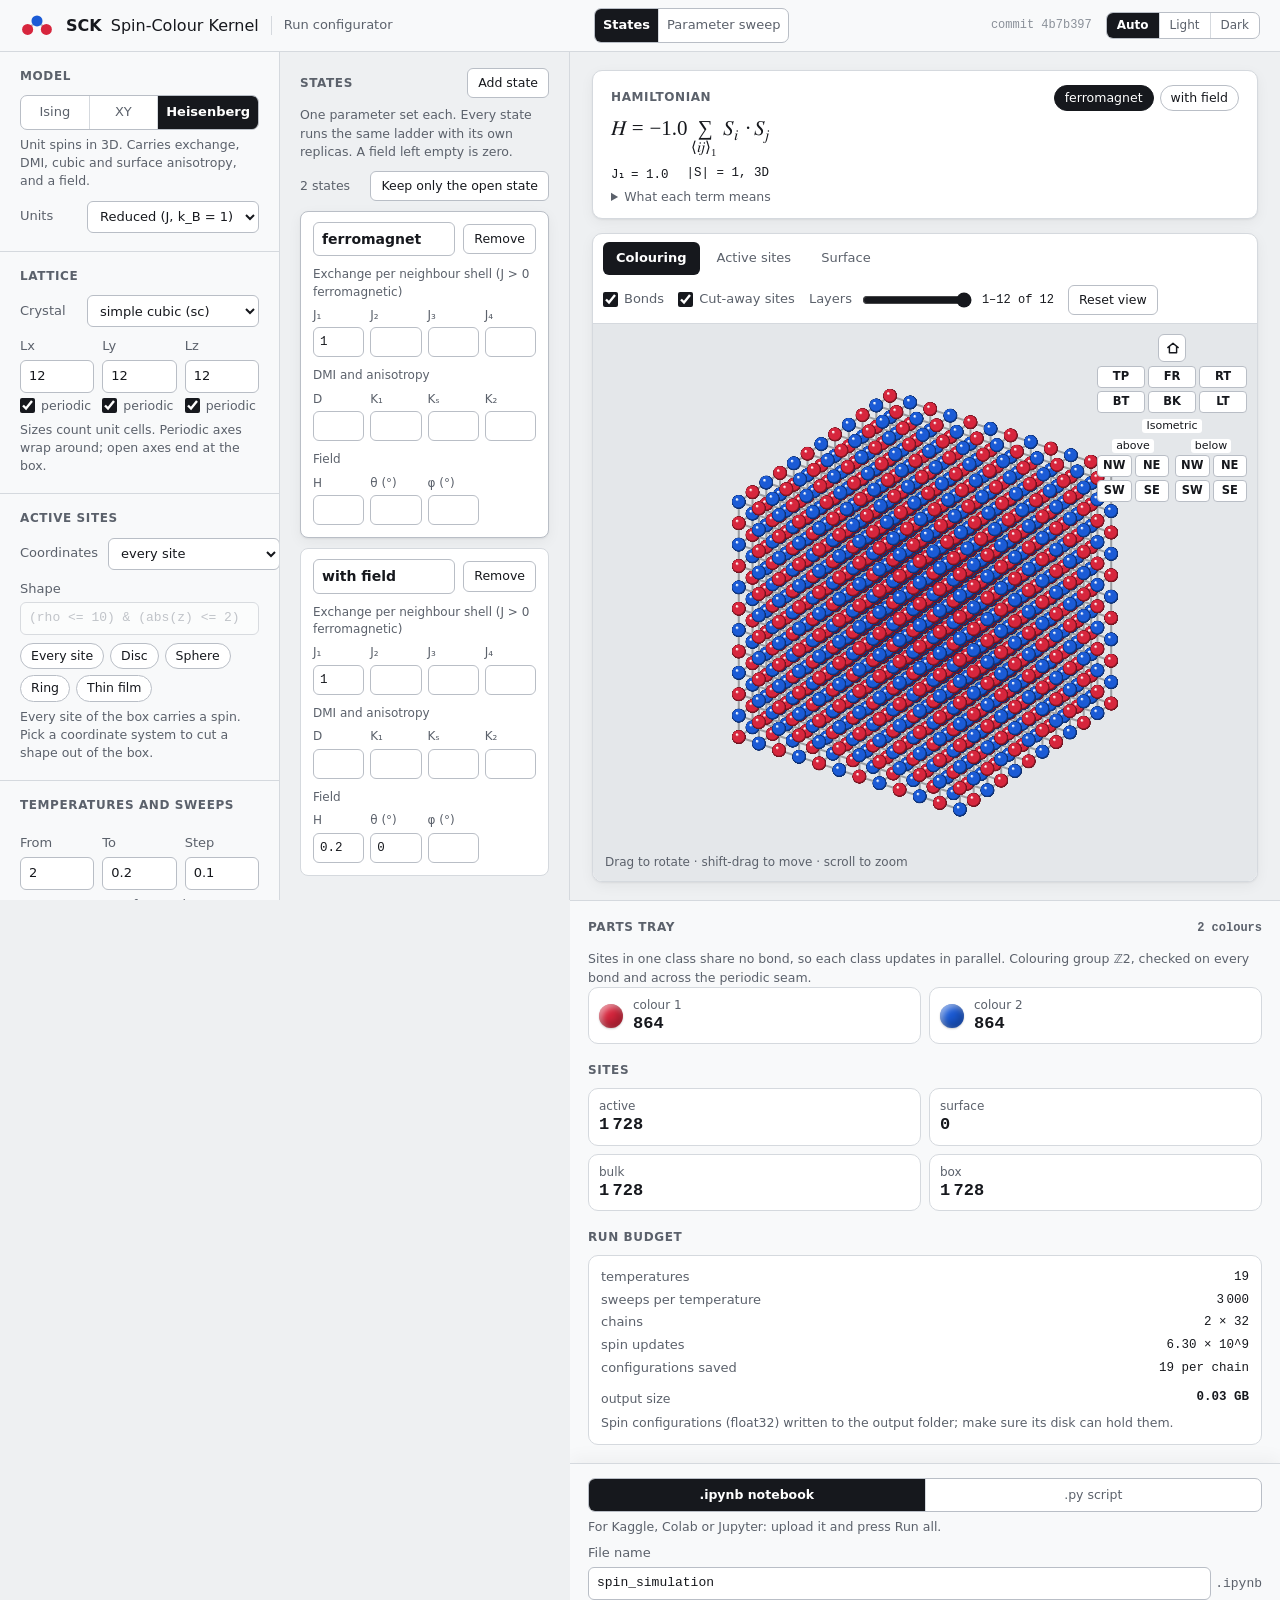
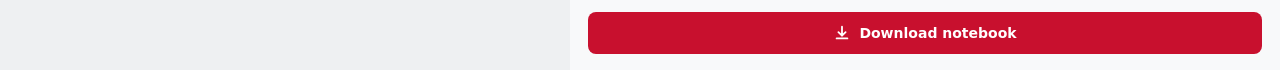
==== commit f6280841: "merge: drop the sampling label change from the MCP branch" ====
--- a/ready_for_run/configurator.html
+++ b/ready_for_run/configurator.html
@@ -1237,7 +1237,7 @@
   };
 });
 </script>
-<script>const TEMPLATE = {"notebook": {"cells": [{"cell_type": "markdown", "metadata": {}, "source": ["# Spin Monte Carlo on the generated multi-colour kernel — ready to run\n", "\n", "Upload this file to Kaggle or Colab, or open it in Jupyter on your own machine, and press **Run all**.\n", "**You do not need to know Python, GPUs or the repository**: the notebook carries the package modules it\n", "uses, each checked against its `sha256`, so it runs code byte-identical to `spin-colour-kernel` at\n", "commit `4c81664`.\n", "\n", "## What it does\n", "\n", "It cools every *state* you define (one set θ of Hamiltonian parameters) from `T_MAX` down to `T_MIN`,\n", "with many independent replicas per state, and records at every temperature the energy, the\n", "magnetization vector, |M| and M² (so the specific heat Cv and the susceptibility χ follow), and the full\n", "spin configuration of every replica.\n", "\n", "## How to use it\n", "\n", "1. **Edit only cell 1 (the parameters).** Every setting is explained next to it.\n", "2. *Run all*. The notebook finds your hardware by itself: every NVIDIA GPU it sees (one process per GPU,\n", "   the replicas of every state split equally among them), or the CPU when there is none.\n", "3. Read the plots (E, |M|, Cv, χ against T) and download the output folder.\n", "\n", "> GPU: an NVIDIA GPU with compute capability ≥ 7.0 (T4, A100, H100, …; Triton does not run on a P100).\n", "> CPU: Linux only (Colab, Kaggle without accelerator, WSL), through the Triton interpreter. It is\n", "> correct but **hundreds of times slower**: keep the box, the replicas and the sweeps small there."]}, {"cell_type": "markdown", "metadata": {}, "source": ["## 1 · Parameters\n", "\n", "The only cell to edit."]}, {"cell_type": "code", "metadata": {}, "execution_count": null, "outputs": [], "source": ["# ══════════════════════════════════════════════════════════════════════════════════════════════\n", "#  1 · THE PARAMETERS — the only cell to edit\n", "# ══════════════════════════════════════════════════════════════════════════════════════════════\n", "#\n", "# ── 1.1  TYPE OF HAMILTONIAN ────────────────────────────────────────────────────────────────────\n", "#   \"ising\"       spins s = ±1                   (1 component)\n", "#   \"xy\"          unit spins in the plane         (2 components)\n", "#   \"heisenberg\"  unit spins in 3D                (3 components)\n", "MODEL = \"heisenberg\"\n", "\n", "# ── 1.2  THE HAMILTONIAN (how it is written) ────────────────────────────────────────────────────\n", "#\n", "#   H = − Σ_s J_s Σ_<ij> in shell s  S_i · S_j    exchange, one constant per neighbour shell (each pair once)\n", "#       − Σ_<ij>  S_i^T A_ij S_j      bulk-type (Bloch) DMI on in-plane nearest-neighbour bonds, A_lm = D Σ_k r̂_k ε_klm\n", "#       + Σ_i K1_i (sx² sy² + sx² sz² + sy² sz²)  +  K2 Σ_i (sx sy sz)²      cubic anisotropy\n", "#       − Σ_i  H · S_i                                           Zeeman field\n", "#\n", "#   J_s > 0 is ferromagnetic, J_s < 0 antiferromagnetic. Shell 1 = nearest neighbours, 2 = next\n", "#   nearest, and so on (shells 1–4 on sc). K1_i = Ks on SURFACE sites (an active site with fewer active\n", "#   nearest neighbours than a bulk site), K1 elsewhere.\n", "#   Field direction: Heisenberg (sinθ cosφ, sinθ sinφ, cosθ) with θ = H_theta, φ = H_phi in degrees\n", "#   (θ = 0 is +z, the normal of a film or disc); XY (cosφ, sinφ); Ising +1.\n", "#   D, K1, Ks and K2 exist only for \"heisenberg\"; Ising and XY carry J and H.\n", "#\n", "# ── 1.3  THE STATES: one set θ of parameters each — add as many as you want ─────────────────────\n", "#   name     a label for the plots and files\n", "#   J        {shell: constant}, e.g. {1: 1.0} or {1: 1.0, 2: -0.2}\n", "#   D        Dzyaloshinskii–Moriya constant (bulk type: its vector lies along the bond)\n", "#   K1, Ks   cubic anisotropy, bulk and surface (Ks left out = K1)\n", "#   K2       second-order cubic anisotropy\n", "#   H, H_theta, H_phi   field magnitude and direction (degrees)\n", "#   A parameter left out is zero.\n", "STATES = [\n", "    dict(name=\"ferromagnet\", J={1: 1.0}),\n", "    dict(name=\"with field\",  J={1: 1.0}, H=0.2, H_theta=0.0),\n", "    # dict(name=\"nanodisk\", J={1: 1.0}, D=0.88, K1=0.177, Ks=0.139, K2=0.034, H=0.483, H_theta=0.0),\n", "]\n", "\n", "# ── 1.4  UNITS ──────────────────────────────────────────────────────────────────────────────────\n", "#   \"reduced\"  energies in units of your J, k_B = 1 (T is in the same units)\n", "#   \"meV\"      energies in meV, T in kelvin (k_B = 0.086173404 meV/K)\n", "UNITS = \"reduced\"\n", "\n", "# ── 1.5  CRYSTAL STRUCTURE AND BOX ──────────────────────────────────────────────────────────────\n", "#   2D: \"square\", \"triangular\", \"honeycomb\", \"kagome\"      BOX = [Lx, Ly]\n", "#   3D: \"sc\", \"bcc\", \"fcc\" (bcc, fcc: conventional cubic cells of 2 and 4 sites)   BOX = [Lx, Ly, Lz]\n", "#   The box is counted in unit cells; a square box has equal sizes, a rectangular one does not.\n", "#   PERIODIC: one True/False per axis. If no colouring fits a periodic box, it falls back to open.\n", "CRYSTAL  = \"sc\"\n", "BOX      = [12, 12, 12]\n", "PERIODIC = [True, True, True]\n", "\n", "# ── 1.6  ACTIVE SITES (a shape cut out of the box) ──────────────────────────────────────────────\n", "#   First the coordinate system, then the shape written in it. The origin is the centre of the box;\n", "#   lengths are in lattice units; angles in radians.\n", "#     \"cartesian\"    x, y, z\n", "#     \"spherical\"    r, theta, phi        a sphere of radius 5:            SHAPE = \"r <= 5\"\n", "#     \"cylindrical\"  rho, phi, z          a disc of radius 5, 3 layers:    SHAPE = \"(rho <= 5) & (abs(z) <= 1)\"\n", "#   Combine conditions with & (and), | (or), ~ (not). Leave BOTH empty to keep every site active.\n", "#   Sites outside the shape carry no spin; a shape usually goes with PERIODIC = [False, False, False].\n", "COORDS = \"\"\n", "SHAPE  = \"\"\n", "\n", "# ── 1.7  TEMPERATURES AND SWEEPS ────────────────────────────────────────────────────────────────\n", "T_MAX  = 2.0          # first (hottest) temperature\n", "T_MIN  = 0.2          # last (coldest) temperature\n", "T_STEP = 0.1          # step of the ladder\n", "THERMALIZATION = 1000 # sweeps at each temperature before measuring\n", "MEASUREMENT    = 2000 # sweeps at each temperature while measuring\n", "MEASURE_EVERY  = 10   # read E and M every this many measuring sweeps\n", "REPLICAS       = 32   # independent chains per state, split equally among the GPUs (more is cheaper per update)\n", "SEED           = 1\n", "\n", "# ── 1.8  OUTPUT ─────────────────────────────────────────────────────────────────────────────────\n", "#   CONFIG_EVERY = 1 saves every replica's full configuration at every temperature step;\n", "#   2 at every second step, and so on.\n", "CONFIG_EVERY = 1\n", "OUTPUT_DIR   = \"simulation_output\"\n", "GPUS         = \"all\"   # \"all\", or a list such as [0] or [0, 1]; ignored on CPU"]}, {"cell_type": "markdown", "metadata": {}, "source": ["## 2 · Hardware"]}, {"cell_type": "code", "metadata": {}, "execution_count": null, "outputs": [], "source": ["# 2 · Hardware: every usable NVIDIA GPU, or the CPU through the Triton interpreter.\n", "import os, subprocess, sys\n", "\n", "def _sh(*a):\n", "    try:\n", "        return subprocess.run(a, capture_output=True, text=True).stdout.strip()\n", "    except OSError:\n", "        return \"\"\n", "\n", "import torch\n", "caps = [torch.cuda.get_device_capability(i) for i in range(torch.cuda.device_count())] \\\n", "    if torch.cuda.is_available() else []\n", "usable = [i for i, c in enumerate(caps) if c >= (7, 0)]\n", "if caps and not usable:\n", "    print(f\"GPU(s) found with capability {caps}, below the 7.0 Triton needs: using the CPU\")\n", "if GPUS != \"all\":\n", "    usable = [g for g in usable if g in list(GPUS)]\n", "DEVICE = \"cuda\" if usable else \"cpu\"\n", "if DEVICE == \"cpu\":\n", "    os.environ[\"TRITON_INTERPRET\"] = \"1\"      # must precede the first import of triton\n", "try:\n", "    import triton\n", "except ImportError:\n", "    subprocess.run([sys.executable, \"-m\", \"pip\", \"install\", \"-q\", \"triton\"], check=True)\n", "    import triton\n", "if DEVICE == \"cuda\":\n", "    print(\"GPU:\", _sh(\"nvidia-smi\", \"--query-gpu=index,name,memory.total\", \"--format=csv,noheader\"))\n", "    print(f\"using {len(usable)} GPU(s): {usable}\")\n", "else:\n", "    print(\"no usable GPU: running on the CPU (Triton interpreter, slow; keep the run small)\")\n", "print(f\"torch {torch.__version__}  triton {triton.__version__}\")"]}, {"cell_type": "markdown", "metadata": {}, "source": ["## 3 · The modules\n", "\n", "Written to disk from the literals below, each checked against its `sha256`."]}, {"cell_type": "code", "metadata": {}, "execution_count": null, "outputs": [], "source": ["# Spin_Colour_Kernel/__init__.py — byte-identical to the repository. sha256 e3b0c44298fc1c149afbf4c8996fb92427ae41e4649b934ca495991b7852b855\n", "import hashlib, os\n", "_src = ''\n", "assert hashlib.sha256(_src.encode()).hexdigest() == \"e3b0c44298fc1c149afbf4c8996fb92427ae41e4649b934ca495991b7852b855\", \"__init__.py: sha256 mismatch\"\n", "os.makedirs(\"Spin_Colour_Kernel\", exist_ok=True)\n", "with open(\"Spin_Colour_Kernel/__init__.py\", \"w\") as f:\n", "    f.write(_src)\n", "print(\"wrote Spin_Colour_Kernel/__init__.py  sha256 e3b0c44298fc1c14…\")"]}, {"cell_type": "code", "metadata": {}, "execution_count": null, "outputs": [], "source": ["# Spin_Colour_Kernel/crystals.py — byte-identical to the repository. sha256 13b8e7758dcc9259ee1d7705e6b994857a7a0c80f72e73d6998195ad562dfe76\n", "import hashlib, os\n", "_src = '\"\"\"Crystals as Bravais lattices with a basis, and their bond tables (proposal r07, eq. 4).\\n\\nA site is the pair (c, alpha): an integer cell coordinate c in Z^D and a basis index alpha.\\nA directed bond (alpha, alpha2, delta) joins (c, alpha) to (c + delta, alpha2). Bond tables are\\ngenerated from neighbour shells by real-space distance, so a crystal is fully described by its\\nprimitive (or conventional) vectors and its basis offsets.\\n\"\"\"\\n\\nfrom __future__ import annotations\\n\\nimport itertools\\nfrom dataclasses import dataclass, field\\n\\nimport numpy as np\\n\\n\\n@dataclass(frozen=True)\\nclass Bond:\\n    \"\"\"One directed bond-table entry: (c, alpha) ~ (c + delta, alpha2), on neighbour shell `shell`.\"\"\"\\n\\n    alpha: int\\n    alpha2: int\\n    delta: tuple[int, ...]\\n    shell: int\\n\\n\\n@dataclass\\nclass Crystal:\\n    name: str\\n    vectors: np.ndarray          # (D, D) rows are lattice vectors a_k in Cartesian units\\n    basis: np.ndarray            # (b, D) basis offsets in fractional (cell) coordinates\\n    shells: tuple[int, ...] = (1,)\\n    bonds: list[Bond] = field(default_factory=list)\\n\\n    @property\\n    def D(self) -> int:\\n        return int(self.vectors.shape[0])\\n\\n    @property\\n    def b(self) -> int:\\n        return int(self.basis.shape[0])\\n\\n    def position(self, c, alpha) -> np.ndarray:\\n        frac = np.asarray(c, dtype=float) + self.basis[alpha]\\n        return frac @ self.vectors\\n\\n\\ndef shell_distances(vectors: np.ndarray, basis: np.ndarray, nshell: int, reach: int = 3) -> list[float]:\\n    \"\"\"The first `nshell` distinct neighbour distances over every basis pair.\"\"\"\\n    D = vectors.shape[0]\\n    ds = set()\\n    for a in range(basis.shape[0]):\\n        for a2 in range(basis.shape[0]):\\n            for delta in itertools.product(range(-reach, reach + 1), repeat=D):\\n                r = (np.asarray(delta, float) + basis[a2] - basis[a]) @ vectors\\n                d = float(np.linalg.norm(r))\\n                if d > 1e-9:\\n                    ds.add(round(d, 9))\\n    return sorted(ds)[:nshell]\\n\\n\\ndef build_bonds(vectors: np.ndarray, basis: np.ndarray, shells: tuple[int, ...], reach: int = 3) -> list[Bond]:\\n    \"\"\"Directed bond table for the requested shells (1-based), in a fixed, documented order.\\n\\n    Order: shell, then alpha, then alpha2, then delta in lexicographic order. The order is the\\n    accumulation order of the local field, both in the kernel and in every reference.\\n    \"\"\"\\n    dist = shell_distances(vectors, basis, max(shells), reach)\\n    D = vectors.shape[0]\\n    out: list[Bond] = []\\n    for s in sorted(shells):\\n        target = dist[s - 1]\\n        for a in range(basis.shape[0]):\\n            for a2 in range(basis.shape[0]):\\n                for delta in itertools.product(range(-reach, reach + 1), repeat=D):\\n                    r = (np.asarray(delta, float) + basis[a2] - basis[a]) @ vectors\\n                    if abs(np.linalg.norm(r) - target) < 1e-7:\\n                        out.append(Bond(a, a2, tuple(int(v) for v in delta), s))\\n    return out\\n\\n\\ndef make(name: str, shells: tuple[int, ...] = (1,)) -> Crystal:\\n    \"\"\"The crystals of the system matrix. bcc and fcc use conventional cubic cells (b = 2, 4).\"\"\"\\n    s3 = np.sqrt(3.0)\\n    tri = np.array([[1.0, 0.0], [0.5, s3 / 2]])\\n    table = {\\n        \"square\": (np.eye(2), np.zeros((1, 2))),\\n        \"triangular\": (tri, np.zeros((1, 2))),\\n        \"honeycomb\": (tri, np.array([[0.0, 0.0], [1 / 3, 1 / 3]])),\\n        \"kagome\": (tri, np.array([[0.0, 0.0], [0.5, 0.0], [0.0, 0.5]])),\\n        \"sc\": (np.eye(3), np.zeros((1, 3))),\\n        \"bcc\": (np.eye(3), np.array([[0, 0, 0], [0.5, 0.5, 0.5]])),\\n        \"fcc\": (np.eye(3), np.array([[0, 0, 0], [0.5, 0.5, 0], [0.5, 0, 0.5], [0, 0.5, 0.5]])),\\n    }\\n    if name not in table:\\n        raise KeyError(f\"unknown crystal {name!r}; known: {sorted(table)}\")\\n    vec, basis = table[name]\\n    vec = np.asarray(vec, float)\\n    basis = np.asarray(basis, float)\\n    reach = 3 if max(shells) <= 2 else 4\\n    return Crystal(name, vec, basis, tuple(shells), build_bonds(vec, basis, tuple(shells), reach))\\n\\n\\ndef coordination(crystal: Crystal) -> dict[int, int]:\\n    \"\"\"Bonds leaving each basis site, per alpha.\"\"\"\\n    out = {a: 0 for a in range(crystal.b)}\\n    for bd in crystal.bonds:\\n        out[bd.alpha] += 1\\n    return out\\n'\n", "assert hashlib.sha256(_src.encode()).hexdigest() == \"13b8e7758dcc9259ee1d7705e6b994857a7a0c80f72e73d6998195ad562dfe76\", \"crystals.py: sha256 mismatch\"\n", "os.makedirs(\"Spin_Colour_Kernel\", exist_ok=True)\n", "with open(\"Spin_Colour_Kernel/crystals.py\", \"w\") as f:\n", "    f.write(_src)\n", "print(\"wrote Spin_Colour_Kernel/crystals.py  sha256 13b8e7758dcc9259…\")"]}, {"cell_type": "code", "metadata": {}, "execution_count": null, "outputs": [], "source": ["# Spin_Colour_Kernel/colouring.py — byte-identical to the repository. sha256 86c87e437035d5af8e4ead9416924b598beb80241722d45742de20fa66d26a01\n", "import hashlib, os\n", "_src = '\"\"\"Linear colourings as lattice homomorphisms into a finite abelian group (proposal r07, eqs. 5-8).\\n\\ngamma(c, alpha) = K c + o_alpha (mod m), with K in Z^{r x D} and o_alpha in Z_m1 x ... x Z_mr.\\nAdmissibility (7) is a finite check over the bond table; the seam condition (8) binds the colouring\\nto a periodic box. The search runs over every abelian group (invariant-factor form) in increasing\\norder n_c and returns the first admissible colouring. The clique number of the bond graph is the\\nlower bound, so optimality is certified when the two meet.\\n\"\"\"\\n\\nfrom __future__ import annotations\\n\\nimport itertools\\nfrom dataclasses import dataclass\\n\\nimport numpy as np\\n\\nfrom .crystals import Crystal\\n\\n\\n@dataclass(frozen=True)\\nclass Colouring:\\n    m: tuple[int, ...]                 # group orders, invariant-factor form\\n    K: tuple[tuple[int, ...], ...]     # r rows, D columns\\n    o: tuple[tuple[int, ...], ...]     # b rows, r columns\\n\\n    @property\\n    def n_colours(self) -> int:\\n        return int(np.prod(self.m)) if self.m else 1\\n\\n    def colour(self, c, alpha) -> int:\\n        \"\"\"Mixed-radix index of gamma(c, alpha) in [0, n_c).\"\"\"\\n        idx = 0\\n        for r, mr in enumerate(self.m):\\n            g = (sum(self.K[r][k] * int(c[k]) for k in range(len(c))) + self.o[alpha][r]) % mr\\n            idx = idx * mr + g\\n        return idx\\n\\n    def describe(self) -> str:\\n        grp = \" x \".join(f\"Z{m}\" for m in self.m) or \"trivial\"\\n        return f\"{grp}; K={[list(r) for r in self.K]}; o={[list(x) for x in self.o]}\"\\n\\n\\ndef abelian_groups(n: int) -> list[tuple[int, ...]]:\\n    \"\"\"Every abelian group of order n, as invariant factors m1 | m2 | ... | mr.\"\"\"\\n    out = []\\n\\n    def rec(rem, prev, acc):\\n        if rem == 1:\\n            out.append(tuple(acc))\\n            return\\n        for d in range(2, rem + 1):\\n            if rem % d == 0 and (prev is None or d % prev == 0):\\n                rec(rem // d, d, acc + [d])\\n\\n    if n == 1:\\n        return [()]\\n    rec(n, None, [])\\n    # invariant factors must divide each other in order; rec builds m1 | m2 | ...\\n    return [g for g in out if all(g[i + 1] % g[i] == 0 for i in range(len(g) - 1))]\\n\\n\\ndef admissible(col: Colouring, crystal: Crystal) -> bool:\\n    \"\"\"Condition (7): K delta + o_alpha2 - o_alpha != 0 (mod m) for every bond.\"\"\"\\n    for bd in crystal.bonds:\\n        v = []\\n        for r, mr in enumerate(col.m):\\n            v.append((sum(col.K[r][k] * bd.delta[k] for k in range(crystal.D))\\n                      + col.o[bd.alpha2][r] - col.o[bd.alpha][r]) % mr)\\n        if all(x == 0 for x in v):\\n            return False\\n    return True\\n\\n\\ndef seam_ok(col: Colouring, box: tuple[int, ...], periodic: tuple[bool, ...]) -> bool:\\n    \"\"\"Condition (8): every periodic axis k has K[:, k] L_k = 0 (mod m).\"\"\"\\n    for k, (Lk, per) in enumerate(zip(box, periodic)):\\n        if per and any((col.K[r][k] * Lk) % mr for r, mr in enumerate(col.m)):\\n            return False\\n    return True\\n\\n\\ndef search(crystal: Crystal, box: tuple[int, ...] | None = None, periodic: tuple[bool, ...] | None = None,\\n           max_colours: int = 32) -> Colouring | None:\\n    \"\"\"First admissible linear colouring in increasing n_c (and seam-compatible with `box` if given).\"\"\"\\n    D, b = crystal.D, crystal.b\\n    for n in range(1, max_colours + 1):\\n        for m in abelian_groups(n):\\n            r = len(m)\\n            elems = list(itertools.product(*[range(mi) for mi in m])) if r else [()]\\n            # K columns: one group element per lattice axis\\n            for cols in itertools.product(elems, repeat=D):\\n                K = tuple(tuple(cols[k][i] for k in range(D)) for i in range(r))\\n                for offs in itertools.product(elems, repeat=b - 1):\\n                    o = (tuple([0] * r),) + tuple(offs)\\n                    col = Colouring(m, K, o)\\n                    if box is not None and not seam_ok(col, box, periodic or (True,) * D):\\n                        continue\\n                    if admissible(col, crystal):\\n                        return col\\n    return None\\n\\n\\ndef verify_on_box(col: Colouring, crystal: Crystal, box: tuple[int, ...], periodic: tuple[bool, ...]) -> bool:\\n    \"\"\"Independent check: colour every site of the box and test every bond explicitly, seam included.\"\"\"\\n    for c in itertools.product(*[range(L) for L in box]):\\n        for bd in crystal.bonds:\\n            if bd.alpha >= crystal.b:\\n                continue\\n            c2 = []\\n            inside = True\\n            for k in range(crystal.D):\\n                x = c[k] + bd.delta[k]\\n                if periodic[k]:\\n                    x %= box[k]\\n                elif not 0 <= x < box[k]:\\n                    inside = False\\n                c2.append(x)\\n            if inside and col.colour(c, bd.alpha) == col.colour(c2, bd.alpha2):\\n                return False\\n    return True\\n\\n\\ndef clique_number(crystal: Crystal, window: int = 2) -> int:\\n    \"\"\"Largest clique of the infinite bond graph, by Bron-Kerbosch on a window around one site.\\n\\n    Every clique is translated so that one of its sites is (0, alpha); every other site lies within\\n    one bond of it, so a window of the bond reach holds every clique.\\n    \"\"\"\\n    D = crystal.D\\n    reach = max(max(abs(x) for x in bd.delta) for bd in crystal.bonds)\\n    w = max(window, reach)\\n    nodes = [(c, a) for c in itertools.product(range(-w, w + 1), repeat=D) for a in range(crystal.b)]\\n    index = {n: i for i, n in enumerate(nodes)}\\n\\n    nbrs = [set() for _ in nodes]\\n    for i, u in enumerate(nodes):\\n        for bd in crystal.bonds:\\n            if bd.alpha != u[1]:\\n                continue\\n            c2 = tuple(u[0][k] + bd.delta[k] for k in range(D))\\n            j = index.get((c2, bd.alpha2))\\n            if j is not None:\\n                nbrs[i].add(j)\\n    best = 1\\n    for a in range(crystal.b):\\n        start = index[(tuple([0] * D), a)]\\n\\n        def bk(R, P, X):\\n            nonlocal best\\n            if not P and not X:\\n                best = max(best, len(R))\\n                return\\n            if len(R) + len(P) <= best:\\n                return\\n            for v in list(P):\\n                bk(R | {v}, P & nbrs[v], X & nbrs[v])\\n                P = P - {v}\\n                X = X | {v}\\n\\n        bk({start}, set(nbrs[start]), set())\\n    return best\\n'\n", "assert hashlib.sha256(_src.encode()).hexdigest() == \"86c87e437035d5af8e4ead9416924b598beb80241722d45742de20fa66d26a01\", \"colouring.py: sha256 mismatch\"\n", "os.makedirs(\"Spin_Colour_Kernel\", exist_ok=True)\n", "with open(\"Spin_Colour_Kernel/colouring.py\", \"w\") as f:\n", "    f.write(_src)\n", "print(\"wrote Spin_Colour_Kernel/colouring.py  sha256 86c87e437035d5af…\")"]}, {"cell_type": "code", "metadata": {}, "execution_count": null, "outputs": [], "source": ["# Spin_Colour_Kernel/system.py — byte-identical to the repository. sha256 1f9b689167ca3ddd09edb83493a7e44bcd6276f9125a3d84bc2289b5468ca1e1\n", "import hashlib, os\n", "_src = '\"\"\"A system is the triple (spin model, crystal, finite geometry) with its couplings (proposal r07, eqs. 1-4).\\n\\nSpins live in the component-planar, basis-planar layout of eq. (10):\\n    S[B, n, b, L3, L2, L1], fastest axis L1 (x). For D = 2, L3 = 1.\\nMasked sites hold the zero vector and are never updated, so a masked or open-boundary neighbour\\ncontributes zero to the local field (3) without a mask load.\\n\"\"\"\\n\\nfrom __future__ import annotations\\n\\nfrom dataclasses import dataclass, field\\n\\nimport numpy as np\\n\\nfrom . import crystals as cr\\nfrom .colouring import Colouring, search, seam_ok, verify_on_box\\n\\n\\n@dataclass\\nclass System:\\n    name: str\\n    n: int                                   # spin components: 1 Ising, 2 XY, 3 Heisenberg\\n    crystal: cr.Crystal\\n    box: tuple[int, ...]                     # (L1, L2[, L3]) cells\\n    periodic: tuple[bool, ...]\\n    J: dict[int, float]                      # isotropic exchange per shell\\n    extra: dict[int, np.ndarray] = field(default_factory=dict)   # bond index -> extra n x n matrix (DMI ...)\\n    h: tuple[float, ...] | None = None       # uniform field\\n    cubic_k1: np.ndarray | None = None       # per-site cubic anisotropy K1, shape (b, L3, L2, L1)\\n    cubic_k2: float = 0.0                    # (sx sy sz)^2 coefficient\\n    mask: np.ndarray | None = None           # bool (b, L3, L2, L1); False = no spin\\n    colouring: Colouring | None = None\\n    T_ref: float | None = None               # reference critical temperature, when one exists\\n    acceptance: str = \"metropolis\"           # \"metropolis\": u < exp(-beta dE); \"barker\": heat-bath rule\\n\\n    def __post_init__(self):\\n        if self.n not in (1, 2, 3):\\n            raise ValueError(\"n must be 1, 2 or 3\")\\n        if len(self.box) != self.crystal.D or len(self.periodic) != self.crystal.D:\\n            raise ValueError(\"box and periodic must have one entry per lattice axis\")\\n        if self.cubic_k1 is not None and self.n != 3:\\n            raise ValueError(\"cubic anisotropy needs n = 3\")\\n        if self.acceptance not in (\"metropolis\", \"barker\"):\\n            raise ValueError(\"acceptance must be \\'metropolis\\' or \\'barker\\'\")\\n        if self.colouring is None:\\n            self.colouring = search(self.crystal, self.box, self.periodic)\\n            if self.colouring is None:\\n                raise ValueError(f\"{self.name}: no seam-compatible linear colouring for box {self.box}\")\\n        if not seam_ok(self.colouring, self.box, self.periodic):\\n            raise ValueError(f\"{self.name}: colouring violates the seam condition (8) on box {self.box}\")\\n        if not verify_on_box(self.colouring, self.crystal, self.box, self.periodic):\\n            raise ValueError(f\"{self.name}: colouring is not admissible on the box\")\\n\\n    # ---------------------------------------------------------------- geometry\\n    @property\\n    def L1(self) -> int:\\n        return int(self.box[0])\\n\\n    @property\\n    def L2(self) -> int:\\n        return int(self.box[1])\\n\\n    @property\\n    def L3(self) -> int:\\n        return int(self.box[2]) if self.crystal.D == 3 else 1\\n\\n    @property\\n    def b(self) -> int:\\n        return self.crystal.b\\n\\n    @property\\n    def shape(self) -> tuple[int, int, int, int]:\\n        return (self.b, self.L3, self.L2, self.L1)\\n\\n    def site_mask(self) -> np.ndarray:\\n        return np.ones(self.shape, bool) if self.mask is None else self.mask.astype(bool)\\n\\n    @property\\n    def n_active(self) -> int:\\n        return int(self.site_mask().sum())\\n\\n    def bond_matrix(self, i: int) -> np.ndarray:\\n        bd = self.crystal.bonds[i]\\n        M = self.J.get(bd.shell, 0.0) * np.eye(self.n)\\n        if i in self.extra:\\n            M = M + self.extra[i]\\n        return M\\n\\n    def colour_map(self) -> np.ndarray:\\n        \"\"\"Colour of every site, shape (b, L3, L2, L1).\"\"\"\\n        out = np.zeros(self.shape, np.int64)\\n        for a in range(self.b):\\n            for z in range(self.L3):\\n                for y in range(self.L2):\\n                    for x in range(self.L1):\\n                        c = (x, y, z)[: self.crystal.D]\\n                        out[a, z, y, x] = self.colouring.colour(c, a)\\n        return out\\n\\n\\n# -------------------------------------------------------------------- matrix\\ndef ising(crystal: str, L: int, J: float = 1.0, shells=(1,), T_ref=None) -> System:\\n    c = cr.make(crystal, tuple(shells))\\n    return System(f\"Ising {crystal}\", 1, c, (L,) * c.D, (True,) * c.D, {s: J for s in shells}, T_ref=T_ref)\\n\\n\\ndef xy(crystal: str, L: int, J: float = 1.0, T_ref=None) -> System:\\n    c = cr.make(crystal)\\n    return System(f\"XY {crystal}\", 2, c, (L,) * c.D, (True,) * c.D, {1: J}, T_ref=T_ref)\\n\\n\\ndef heisenberg(crystal: str, L: int, J: float = 1.0, T_ref=None, label=None) -> System:\\n    c = cr.make(crystal)\\n    return System(label or f\"Heisenberg {crystal}\", 3, c, (L,) * c.D, (True,) * c.D, {1: J}, T_ref=T_ref)\\n\\n\\ndef nanodot(Rd: float = 18.30, L: int = 5, Jex=1.0, Kan1=0.177, Kan2=0.034, KanS=0.139, Hex=0.483,\\n            KDM=0.88, gamma_deg=90.0, shells=(1,), J_shells=None) -> System:\\n    \"\"\"The nanodot system: sc Heisenberg disc inside an open box.\\n\\n    `shells` adds sc exchange shells beyond the first, with couplings `J_shells` {shell: J} relative\\n    to Jex; the colouring search then finds a colouring admissible for all of them. DMI stays on the\\n    first-shell in-plane bonds and the surface is still defined by first neighbours.\\n\\n    The disc never reaches the box edge, so every seam bond would touch a masked (zero) site; an\\n    open box is the same Hamiltonian as a periodic one and meets condition (8) without a constraint on N.\\n\\n    Bulk-type (Bloch) DMI restricted to the in-plane bonds: its vector lies along each bond, D_ij = -KDM r_ij,\\n    so the bond energy is -KDM r_ij . (S_i x S_j) (local field term KDM * (-dyz, dxz, dyx - dxy)), cubic anisotropy with surface constant KanS where a site has\\n    fewer than six in-disc neighbours, and a Zeeman field Hex (cos g, 0, sin g).\\n    \"\"\"\\n    shells = tuple(sorted(set(shells) | {1}))\\n    c = cr.make(\"sc\", shells)\\n    J = {1: Jex, **{int(k): float(v) for k, v in (J_shells or {}).items() if int(k) in shells and int(k) != 1}}\\n    L2 = int(Rd) + 1\\n    N = 2 * L2 + 1\\n    xs = np.arange(-L2, L2 + 1)\\n    xg, yg = np.meshgrid(xs, xs, indexing=\"xy\")\\n    disk = (xg ** 2 + yg ** 2) <= Rd ** 2               # [y, x]\\n    mask = np.broadcast_to(disk, (L, N, N)).copy()[None]  # (1, L, N, N)\\n    surface = np.zeros_like(mask)\\n    for z in range(L):\\n        for y in range(N):\\n            for x in range(N):\\n                if not mask[0, z, y, x]:\\n                    continue\\n                k = 0\\n                for dz, dy, dx in ((0, 0, 1), (0, 0, -1), (0, 1, 0), (0, -1, 0), (1, 0, 0), (-1, 0, 0)):\\n                    nz, ny, nx = z + dz, (y + dy) % N, (x + dx) % N\\n                    if 0 <= nz < L and mask[0, nz, ny, nx]:\\n                        k += 1\\n                surface[0, z, y, x] = k < 6\\n    k1 = np.where(surface, KanS, Kan1).astype(np.float32) * mask\\n    extra = {}\\n    for i, bd in enumerate(c.bonds):\\n        dx, dy, dz = bd.delta\\n        E = np.zeros((3, 3))\\n        if (dx, dy, dz) == (1, 0, 0):\\n            E[1, 2], E[2, 1] = KDM, -KDM\\n        elif (dx, dy, dz) == (-1, 0, 0):\\n            E[1, 2], E[2, 1] = -KDM, KDM\\n        elif (dx, dy, dz) == (0, 1, 0):\\n            E[0, 2], E[2, 0] = -KDM, KDM\\n        elif (dx, dy, dz) == (0, -1, 0):\\n            E[0, 2], E[2, 0] = KDM, -KDM\\n        if E.any():\\n            extra[i] = E\\n    g = np.deg2rad(gamma_deg)\\n    return System(\"Heisenberg nanodot\", 3, c, (N, N, L), (False, False, False), J, extra,\\n                  h=(Hex * float(np.cos(g)), 0.0, Hex * float(np.sin(g))), cubic_k1=k1, cubic_k2=Kan2,\\n                  mask=mask)\\n\\n\\n# Reference critical temperatures (J = kB = 1), from experiments v03 section E4.\\nTC = {\\n    \"Ising square\": 2.0 / np.log(1 + np.sqrt(2)),\\n    \"Ising triangular\": 4.0 / np.log(3.0),\\n    \"Ising sc\": 4.511523,      # 1/0.22165463, Ferrenberg, Xu and Landau 2018\\n    \"Ising bcc\": 6.355,        # 1/0.157373, Lundow and Campbell 2018\\n    \"Ising fcc\": 9.797132,     # 1/0.1020707(2), Yu 2015 (Physica A 419, 75)\\n    \"XY sc\": 2.20184,          # 1/0.4541652, Xu et al. 2019\\n    \"Heisenberg sc\": 1.4430,   # Chen, Ferrenberg and Landau 1993\\n    \"Heisenberg bcc\": 2.0542,  # Chen, Ferrenberg and Landau 1993\\n}\\n\\n\\ndef matrix(small: bool = True) -> list[System]:\\n    \"\"\"The 13 systems of experiment E1 at a small size per crystal (seam-compatible boxes).\"\"\"\\n    s = [\\n        ising(\"square\", 8, T_ref=TC[\"Ising square\"]),\\n        ising(\"triangular\", 6, T_ref=TC[\"Ising triangular\"]),\\n        ising(\"sc\", 4, T_ref=TC[\"Ising sc\"]),\\n        ising(\"bcc\", 4, T_ref=TC[\"Ising bcc\"]),\\n        ising(\"fcc\", 4, T_ref=TC[\"Ising fcc\"]),\\n        xy(\"square\", 8, T_ref=0.893),\\n        xy(\"sc\", 4, T_ref=TC[\"XY sc\"]),\\n        heisenberg(\"sc\", 4, T_ref=TC[\"Heisenberg sc\"]),\\n        heisenberg(\"bcc\", 4, T_ref=TC[\"Heisenberg bcc\"]),\\n        heisenberg(\"fcc\", 4, T_ref=None),\\n        heisenberg(\"triangular\", 6, J=-1.0, T_ref=0.285, label=\"Heisenberg triangular AFM\"),\\n        heisenberg(\"kagome\", 6, J=-1.0, T_ref=None, label=\"Heisenberg kagome AFM\"),\\n        nanodot(Rd=3.0, L=3),\\n    ]\\n    return s\\n'\n", "assert hashlib.sha256(_src.encode()).hexdigest() == \"1f9b689167ca3ddd09edb83493a7e44bcd6276f9125a3d84bc2289b5468ca1e1\", \"system.py: sha256 mismatch\"\n", "os.makedirs(\"Spin_Colour_Kernel\", exist_ok=True)\n", "with open(\"Spin_Colour_Kernel/system.py\", \"w\") as f:\n", "    f.write(_src)\n", "print(\"wrote Spin_Colour_Kernel/system.py  sha256 1f9b689167ca3ddd…\")"]}, {"cell_type": "code", "metadata": {}, "execution_count": null, "outputs": [], "source": ["# Spin_Colour_Kernel/generator.py — byte-identical to the repository. sha256 5e9058a6ce269efcd6b61030bc90d836d2853b18bf683f7ae06e0da598241694\n", "import hashlib, os\n", "_src = '\"\"\"The kernel generator (proposal r07, section 5): one System -> one specialized Triton kernel.\\n\\nSpins are read in the storage type of `src_ptr` (int8 for Ising, float32 for vector models) and\\nconverted to float32 for the arithmetic; results are stored back in the type of `dst_ptr`.\\n\\nThe model (n, proposal, anisotropy), the bond table, the colouring and the box are emitted as\\nstraight-line Triton source; only the replica index, the inverse temperature and the counter state\\nare runtime values. One launch updates one (colour, sublattice) class; a sweep is the composition\\nof the n_c * b class launches, in a fixed order.\\n\\nColour compaction. Along x a linear colouring repeats with period P = lcm_r m_r / gcd(K_r1, m_r)\\n(STRIDE = P), and along a row each colour of the row\\'s coset appears at most once per period. A class\\nlaunch therefore gives each program a tile of R rows x BX = ceil(L1 / P) sites: each lane solves its\\nrow\\'s residue x0 from the colouring and takes x0 + P * j. A row without the colour does nothing, and\\nwhen P is close to L1 one program still covers R rows instead of a single site. Every load of a class launch is masked by the update predicate, so a sweep reads the\\nlattice about once whatever n_c is, instead of n_c times. The sequential reference and the synchronous control keep STRIDE = 1, R = 1.\\n\\nRandomness is Philox (`tl.rand4x`) keyed by a per-sweep seed and countered by (replica, site), so the\\nstream is a pure function of the site and the sweep, never of the launch grid. The same compiled\\nkernel serves the parallel chain and the sequential reference: the reference launches it once per\\nsite (`x_only`, `row0`), the parallel chain once per class.\\n\"\"\"\\n\\nfrom __future__ import annotations\\n\\nimport hashlib\\nimport importlib.util\\nimport math\\nimport os\\nimport sys\\nfrom pathlib import Path\\n\\nimport numpy as np\\n\\nfrom .system import System\\n\\nCACHE = Path(os.environ.get(\"SCK_CACHE\", Path.home() / \".cache\" / \"spin_colour_kernel\"))\\n\\n\\ndef _f(x: float) -> str:\\n    return repr(float(np.float32(x)))\\n\\n\\ndef _coord_expr(var: str, d: int, L: int, periodic: bool) -> tuple[str, str | None]:\\n    \"\"\"Neighbour coordinate and its validity predicate (None when always valid).\"\"\"\\n    if d == 0:\\n        return var, None\\n    if periodic:\\n        return f\"(({var} + {d % L}) % {L})\", None\\n    e = f\"({var} + {d})\"\\n    return e, f\"(({e} >= 0) & ({e} < {L}))\"\\n\\n\\ndef x_period(col) -> int:\\n    \"\"\"Period along x of a linear colouring: lcm over its factors of m_r / gcd(K_r1, m_r).\"\"\"\\n    P = 1\\n    for r, mr in enumerate(col.m):\\n        P = math.lcm(P, mr // math.gcd(int(col.K[r][0]) % mr or mr, mr))\\n    return P\\n\\n\\ndef _colour_expr(sys_: System, xv: str, a: int) -> str:\\n    \"\"\"Colour of site (xv, y, z) of sublattice a, as a Triton expression (mixed-radix, eq. 6).\"\"\"\\n    col, D = sys_.colouring, sys_.crystal.D\\n    if not col.m:\\n        return f\"{xv} * 0\"\\n    terms = []\\n    for r, mr in enumerate(col.m):\\n        coeffs = list(col.K[r]) + [0] * (3 - D)\\n        terms.append((f\"({coeffs[0]} * {xv} + {coeffs[1]} * y + {coeffs[2]} * z + {col.o[a][r]}) % {mr}\", mr))\\n    expr = terms[0][0]\\n    for e, mr in terms[1:]:\\n        expr = f\"({expr}) * {mr} + {e}\"\\n    return expr\\n\\n\\ndef _emit_tile(w, sys_: System, chunked: bool) -> None:\\n    \"\"\"Lanes, rows and the colour-compacted x coordinate of one class launch; defines live, xc, yv, zv.\\n\\n    chunked: one-row programs take their x chunk from grid axis 2 (rows longer than one program\\'s lanes).\"\"\"\\n    b, L1, L2, L3 = sys_.b, sys_.L1, sys_.L2, sys_.L3\\n    # a program covers a tile of R rows x BX sites, flattened onto BLOCK lanes: lane l is row l // BX\\n    # of the tile and the (l % BX)-th site of that row\\'s colour class (x0 + STRIDE * j)\\n    w(\"    lane = tl.arange(0, BLOCK)\")\\n    w(\"    if R == 1:\")                       # one row per program: row coordinates stay scalars\\n    w(\"        j = lane + tl.program_id(2) * BLOCK\" if chunked else \"        j = lane\")\\n    w(\"        row = tl.program_id(1) + row0\")\\n    w(f\"        z = row // {L2}\")\\n    w(f\"        y = row % {L2}\")\\n    w(\"    else:\")\\n    w(\"        j = lane % BX\")\\n    w(\"        rowv = tl.program_id(1) * R + lane // BX + row0\")\\n    w(f\"        rok = (lane < R * BX) & (rowv < {L3 * L2})\")\\n    w(\"        rowc = tl.where(rok, rowv, 0)\")\\n    w(f\"        z = rowc // {L2}\")\\n    w(f\"        y = rowc % {L2}\")\\n\\n    # compaction: along a row the colour has period STRIDE and each colour of the row\\'s coset appears\\n    # at most once per period, so each lane finds its row\\'s residue x0 (L1 when the row lacks it)\\n    w(\"    if STRIDE > 1:\")\\n    w(f\"        x0 = tl.zeros([BLOCK], dtype=tl.int32) + {L1}\")\\n    w(\"        for q in tl.static_range(STRIDE):\")\\n    for a in range(b):\\n        kw = \"if\" if a == 0 else \"elif\"\\n        w(f\"            {kw} ALPHA == {a}:\")\\n        w(f\"                cq = {_colour_expr(sys_, \\'q\\', a)}\")\\n        w(\"                x0 = tl.where(cq == COLOUR, q, x0)\")\\n    w(\"    else:\")\\n    w(\"        x0 = 0\")\\n    w(\"    x = x0 + STRIDE * j\")\\n    w(\"    xo = tl.zeros([BLOCK], dtype=tl.int32) + x_only\")\\n    w(\"    if R == 1:\")\\n    w(f\"        live = (x < {L1}) & ((x == xo) | (xo < 0))\")\\n    w(\"    else:\")\\n    w(f\"        live = rok & (x < {L1}) & ((x == xo) | (xo < 0))\")\\n    w(\"    xc = tl.where(live, x, 0)\")\\n    w(\"    yv = tl.zeros([BLOCK], dtype=tl.int32) + y\")\\n    w(\"    zv = tl.zeros([BLOCK], dtype=tl.int32) + z\")\\n\\n\\ndef _emit_class(w, sys_: System) -> None:\\n    \"\"\"Update predicate of one (colour, sublattice) class: defines colour, upd, own, m_own (masked systems), ld.\"\"\"\\n    b, L1, L2 = sys_.b, sys_.L1, sys_.L2\\n    pl = sys_.L3 * L2 * L1\\n    has_mask = sys_.mask is not None\\n    # colour mask, from (6), per alpha\\n    for a in range(b):\\n        kw = \"if\" if a == 0 else \"elif\"\\n        w(f\"    {kw} ALPHA == {a}:\")\\n        w(f\"        colour = {_colour_expr(sys_, \\'xc\\', a)}\")\\n    w(\"    if COLOUR < 0:\")\\n    w(\"        upd = live\")\\n    w(\"    else:\")\\n    w(\"        upd = live & (colour == COLOUR)\")\\n    w(f\"    own = ALPHA * {pl} + z * {L2 * L1} + y * {L1} + xc\")\\n    if has_mask:\\n        w(\"    m_own = tl.load(mask_ptr + own, mask=live, other=0)\")\\n        w(\"    upd = upd & (m_own != 0)\")\\n    # a class launch reads only the sites it updates; the synchronous control reads every live site\\n    w(\"    if SYNC:\")\\n    w(\"        ld = live\")\\n    w(\"    else:\")\\n    w(\"        ld = upd\")\\n\\n\\ndef source(sys_: System, packed: bool = False, bitwise: bool = False, independent: bool = False) -> str:\\n    \"\"\"Triton source text for one system.\\n\\n    bitwise (Ising only): true multi-spin coding, see `bitwise.source`; same packed storage, but the\\n    update stays in bit operations with one uniform per (word, site, sweep) and a host acceptance table.\\n    independent (bitwise only): one 32-bit uniform per replica instead, compared bit-sliced.\\n\\n    packed (Ising only): multi-spin coding over replicas. Word w of a site holds that site\\'s spin in\\n    replicas 32 w .. 32 w + 31, one bit each (1 = +1). A program loads one word per neighbour, unpacks it\\n    into a [BLOCK, 32] tile, runs the same Metropolis step with the same Philox counter per (replica,\\n    site) as the unpacked kernel, and packs the result back with an OR. Rows longer than BLOCK are split\\n    over grid axis 2.\"\"\"\\n    if independent and not bitwise:\\n        raise ValueError(\"independent per-replica draws need the bitwise kernel\")\\n    if bitwise:\\n        from .bitwise import source as bitwise_source\\n        return bitwise_source(sys_, independent)\\n    n, b = sys_.n, sys_.b\\n    if packed and n != 1:\\n        raise ValueError(\"bit packing is for Ising (n = 1) only\")\\n    P = packed\\n    RB = \"BLOCK, 32\" if P else \"BLOCK\"\\n    L1, L2, L3 = sys_.L1, sys_.L2, sys_.L3\\n    D = sys_.crystal.D\\n    per = list(sys_.periodic) + [False] * (3 - D)\\n    pl = L3 * L2 * L1                      # one (component, alpha) plane\\n    nsite = b * pl\\n    has_mask = sys_.mask is not None\\n    has_cubic = sys_.cubic_k1 is not None\\n    lines: list[str] = []\\n    w = lines.append\\n    w(\"import triton\")\\n    w(\"import triton.language as tl\")\\n    w(\"\")\\n    w(\"\")\\n    if P:\\n        w(\"@triton.jit\")\\n        w(\"def _or(a, b):\")\\n        w(\"    return a | b\")\\n        w(\"\")\\n        w(\"\")\\n    w(\\'@triton.jit(do_not_specialize=[\"x_only\", \"row0\"])\\')\\n    w(\"def kernel(src_ptr, dst_ptr, mask_ptr, k1_ptr, beta_ptr, state_ptr, x_only, row0,\")\\n    w(\"           ALPHA: tl.constexpr, COLOUR: tl.constexpr, BLOCK: tl.constexpr, SYNC: tl.constexpr,\")\\n    w(\"           STRIDE: tl.constexpr, BX: tl.constexpr, R: tl.constexpr):\")\\n    if P:\\n        w(\"    wrd = tl.program_id(0)\")\\n        w(\"    rr = tl.arange(0, 32)\")\\n        w(\"    rep = wrd * 32 + rr\")\\n    else:\\n        w(\"    rep = tl.program_id(0)\")\\n    _emit_tile(w, sys_, True)     # one-row programs may be chunked over grid axis 2 (packed: PTILE; float: MAX_BLOCK)\\n    w(\"    beta = tl.load(beta_ptr + rep)\")\\n    w(\"    base_seed = tl.load(state_ptr + 0)\")\\n    w(\"    sweep = tl.load(state_ptr + 1)\")\\n    w(\"    seed = ((base_seed * 1000003 + sweep * 7919 + 12345) % 2147483629).to(tl.int32)\")\\n    w(f\"    rbase = wrd.to(tl.int64) * {nsite}\" if P else f\"    rbase = rep.to(tl.int64) * {n * nsite}\")\\n    _emit_class(w, sys_)\\n    # own spin\\n    if P:\\n        w(\"    w0 = tl.load(src_ptr + rbase + own, mask=ld, other=0)\")\\n        w(\"    s0 = (((w0[:, None] >> rr[None, :]) & 1) * 2 - 1).to(tl.float32)\")\\n    else:\\n        for k in range(n):\\n            w(f\"    s{k} = tl.load(src_ptr + rbase + {k * nsite} + own, mask=ld, other=0).to(tl.float32)\")\\n    # local field, per alpha\\n    for a in range(b):\\n        kw = \"if\" if a == 0 else \"elif\"\\n        w(f\"    {kw} ALPHA == {a}:\")\\n        groups: dict[float, list[int]] = {}\\n        extras: list[int] = []\\n        for i, bd in enumerate(sys_.crystal.bonds):\\n            if bd.alpha != a:\\n                continue\\n            groups.setdefault(float(sys_.J.get(bd.shell, 0.0)), []).append(i)\\n            if i in sys_.extra:\\n                extras.append(i)\\n        loaded = {}\\n        for k in range(n):\\n            w(f\"        v{k} = tl.zeros([{RB}], dtype=tl.float32)\")\\n        idx = 0\\n        for Jv, members in groups.items():\\n            if Jv == 0.0 and not any(i in sys_.extra for i in members):\\n                continue\\n            for k in range(n):\\n                w(f\"        g{k} = tl.zeros([{RB}], dtype=tl.float32)\")\\n            for i in members:\\n                bd = sys_.crystal.bonds[i]\\n                d = list(bd.delta) + [0] * (3 - D)\\n                ex, vx = _coord_expr(\"xc\", d[0], L1, per[0])\\n                ey, vy = _coord_expr(\"yv\", d[1], L2, per[1])\\n                ez, vz = _coord_expr(\"zv\", d[2], L3, per[2])\\n                valid = \" & \".join([\"ld\"] + [p for p in (vx, vy, vz) if p])\\n                w(f\"        q = {bd.alpha2 * pl} + {ez} * {L2 * L1} + {ey} * {L1} + {ex}\")\\n                w(f\"        ok = {valid}\")\\n                w(\"        q = tl.where(ok, q, 0)\")\\n                if P and has_mask:      # a masked neighbour holds no spin: it contributes 0, as in the unpacked store\\n                    w(\"        ok = ok & (tl.load(mask_ptr + q, mask=ok, other=0) != 0)\")\\n                for k in range(n):\\n                    if P:\\n                        w(\"        tw = tl.load(src_ptr + rbase + q, mask=ok, other=0)\")\\n                        w(\"        t = tl.where(ok[:, None], (((tw[:, None] >> rr[None, :]) & 1) * 2 - 1).to(tl.float32), 0.0)\")\\n                    else:\\n                        w(f\"        t = tl.load(src_ptr + rbase + {k * nsite} + q, mask=ok, other=0).to(tl.float32)\")\\n                    w(f\"        g{k} = g{k} + t\")\\n                    if i in sys_.extra:\\n                        w(f\"        n{idx}_{k} = t\")\\n                if i in sys_.extra:\\n                    loaded[i] = idx\\n                    idx += 1\\n            if Jv != 0.0:\\n                for k in range(n):\\n                    w(f\"        v{k} = v{k} + {_f(Jv)} * g{k}\")\\n        for i in extras:\\n            E = sys_.extra[i]\\n            j = loaded[i]\\n            for k in range(n):\\n                terms = [f\"{_f(E[k, l])} * n{j}_{l}\" for l in range(n) if E[k, l] != 0.0]\\n                if terms:\\n                    w(f\"        v{k} = v{k} + ({\\' + \\'.join(terms)})\")\\n    if sys_.h is not None:\\n        for k in range(n):\\n            if sys_.h[k] != 0.0:\\n                w(f\"    v{k} = v{k} + {_f(sys_.h[k])}\")\\n    # proposal (9)\\n    w(f\"    off = (rep[None, :] * {nsite} + own[:, None]).to(tl.int32)\" if P else f\"    off = (rep * {nsite} + own).to(tl.int32)\")\\n    w(\"    u0, u1, u2, u3 = tl.rand4x(seed, off)\")\\n    if n == 1:\\n        w(\"    t0 = -s0\")\\n    elif n == 2:\\n        w(\"    phi = 6.283185307179586 * u1\")\\n        w(\"    t0 = tl.cos(phi)\")\\n        w(\"    t1 = tl.sin(phi)\")\\n    else:\\n        w(\"    cz = 2.0 * u1 - 1.0\")\\n        w(\"    phi = 6.283185307179586 * u2\")\\n        w(\"    rr = tl.sqrt(tl.maximum(1.0 - cz * cz, 0.0))\")\\n        w(\"    t0 = rr * tl.cos(phi)\")\\n        w(\"    t1 = rr * tl.sin(phi)\")\\n        w(\"    t2 = cz\")\\n    # energy change (3)\\n    dE = \" + \".join(f\"(t{k} - s{k}) * v{k}\" for k in range(n))\\n    w(f\"    dE = -({dE})\")\\n    if has_cubic:\\n        w(\"    k1 = tl.load(k1_ptr + own, mask=ld, other=0.0)\")\\n        k2 = _f(sys_.cubic_k2)\\n        for p in (\"t\", \"s\"):\\n            w(f\"    a_{p} = k1 * (({p}0 * {p}1) * ({p}0 * {p}1) + ({p}0 * {p}2) * ({p}0 * {p}2) \"\\n              f\"+ ({p}1 * {p}2) * ({p}1 * {p}2)) + {k2} * ({p}0 * {p}1 * {p}2) * ({p}0 * {p}1 * {p}2)\")\\n        w(\"    dE = dE + (a_t - a_s)\")\\n    bt, ud = (\"beta[None, :]\", \"upd[:, None]\") if P else (\"beta\", \"upd\")\\n    if sys_.acceptance == \"barker\":\\n        # heat-bath (Barker) rule: accept with 1 / (1 + exp(beta dE)); dE = 0 is accepted with probability 1/2\\n        w(f\"    acc = (u0 * (1.0 + tl.exp({bt} * dE)) < 1.0) & {ud}\")\\n    else:\\n        w(f\"    acc = (u0 < tl.exp(-{bt} * dE)) & {ud}\")\\n    if P:\\n        w(\"    up = (tl.where(acc, t0, s0) > 0).to(tl.int32) << rr[None, :]\")\\n        w(\"    r0 = tl.reduce(up, 1, _or)\")\\n    else:\\n        for k in range(n):\\n            w(f\"    r{k} = tl.where(acc, t{k}, s{k}).to(dst_ptr.dtype.element_ty)\")\\n    w(\"    if SYNC:\")\\n    wm = \"live & (m_own != 0)\" if has_mask else \"live\"\\n    for k in range(n):\\n        w(f\"        tl.store(dst_ptr + rbase + {k * nsite} + own, r{k}, mask={wm})\")\\n    w(\"    else:\")\\n    for k in range(n):\\n        w(f\"        tl.store(dst_ptr + rbase + {k * nsite} + own, r{k}, mask=upd)\")\\n    return \"\\\\n\".join(lines) + \"\\\\n\"\\n\\n\\ndef compile_system(sys_: System, packed: bool = False, bitwise: bool = False, independent: bool = False):\\n    \"\"\"Write the generated source to the cache, import it, and return the jitted kernel.\"\"\"\\n    src = source(sys_, packed, bitwise, independent)\\n    key = hashlib.sha256(src.encode()).hexdigest()[:16]\\n    CACHE.mkdir(parents=True, exist_ok=True)\\n    path = CACHE / f\"sck_{key}.py\"\\n    if not path.exists():\\n        path.write_text(src)\\n    name = f\"sck_{key}\"\\n    if name in sys.modules:\\n        return sys.modules[name].kernel, src\\n    spec = importlib.util.spec_from_file_location(name, path)\\n    mod = importlib.util.module_from_spec(spec)\\n    sys.modules[name] = mod\\n    spec.loader.exec_module(mod)\\n    return mod.kernel, src\\n'\n", "assert hashlib.sha256(_src.encode()).hexdigest() == \"5e9058a6ce269efcd6b61030bc90d836d2853b18bf683f7ae06e0da598241694\", \"generator.py: sha256 mismatch\"\n", "os.makedirs(\"Spin_Colour_Kernel\", exist_ok=True)\n", "with open(\"Spin_Colour_Kernel/generator.py\", \"w\") as f:\n", "    f.write(_src)\n", "print(\"wrote Spin_Colour_Kernel/generator.py  sha256 5e9058a6ce269efc…\")"]}, {"cell_type": "code", "metadata": {}, "execution_count": null, "outputs": [], "source": ["# Spin_Colour_Kernel/bitwise.py — byte-identical to the repository. sha256 a4488d0ada766a05b1381a32f9744a867849e8547d40e8d9c6c03d36822f225d\n", "import hashlib, os\n", "_src = '\"\"\"Bitwise multi-spin-coded Ising: asynchronous multi-spin coding over replicas (routes B and C).\\n\\nStorage is the packed word layout of `generator.source(packed=True)`: word w of a site holds that site\\'s\\nspin in replicas 32 w .. 32 w + 31, one bit each (1 = +1). Unlike the packed path, which unpacks every word\\nto a [BLOCK, 32] float tile, this kernel never leaves the bits:\\n\\n* per neighbour j present in the box and the mask, x = s_i XOR s_j marks the anti-aligned replicas, and a\\n  ripple adder accumulates x into NP bit planes, so plane p holds bit p of the anti-aligned count k of every\\n  replica (NP = bit length of the largest coordination, 4 for fcc);\\n* the energy change of flipping s_i is dE = 2 J (z_eff - 2 k) + 2 h s_i, with z_eff the number of present\\n  neighbours of the site (the same for all 32 replicas), so the acceptance probability is a host table\\n  p[word, s, z_eff, k] built per temperature for the system\\'s rule (Metropolis min(1, e^{-beta dE}) or\\n  Barker 1 / (1 + e^{beta dE}));\\n* one uniform u per (word, site, sweep) is shared by the 32 replicas of the word, and the flip mask is\\n  OR_k [(u < p(z_eff, k[, s])) ? eq_k : 0], with eq_k the replicas whose count equals k.\\n\\nEach replica is still an exact Metropolis or Barker chain; replicas of one word are correlated through\\nthe shared uniform (and may coalesce), so independent samples come from different words.\\n\\nRandomness: Philox keyed by the per-sweep seed of the other kernels. Uniform (word w, site i) is output\\nw % 4 of the call with counter (w // 4) * nsite + i, so one call serves four words and a program that\\ncovers an aligned group of four words wastes no output. The stream is a function of (word, site, sweep)\\nonly, never of the launch grid; `uniforms` reproduces it in NumPy for the sequential reference.\\n\\nIndependent mode (`source(sys_, independent=True)`, `Sampler(..., bitwise=True, independent=True)`): the\\nshared uniform makes the replicas of a word coalesce (at Tc on the square lattice 32 replicas collapse to two\\nconfigurations within about 50 sweeps), so this mode gives every replica (bit lane) its own draw and keeps the\\nupdate exact and bitwise:\\n\\n* the table holds P = floor(p 2^32) as an integer in [0, 2^32] (`p_fixed`); a replica flips iff its 32-bit\\n  uniform integer U satisfies U < P, an exact Bernoulli(P / 2^32) draw. p is therefore quantized down to a\\n  multiple of 2^-32; p = 1 gives P = 2^32 (always, no random bits) and P = 0 never flips;\\n* U is compared bit-sliced over the 32 lanes, most significant bit first: at level l a random word R_l holds\\n  bit 31 - l of U of every lane and Pb_l the same bit of every lane\\'s P (selected by the count planes, and by\\n  s when h != 0); accept |= und & ~R_l & Pb_l, und &= ~(R_l ^ Pb_l). Lanes start undecided iff 0 < P < 2^32;\\n  each level halves them, so the program exits as soon as its whole tile is decided, and after 32 levels the\\n  rest (U == P) is rejected, exactly;\\n* R_{4g} .. R_{4g+3} of (word w, site i) are the four raw outputs of `tl.randint4x(key_g, w nsite + i)` with\\n  the int32 counter of the shared mode and the per-group key key_g = (seed + (g + 1) GROUP_KEY_STEP) mod\\n  2147483629, a function of (word, site, level group, sweep) only; `lane_uniforms` rebuilds every replica\\'s U\\n  in NumPy. (A 64-bit offset would switch Triton\\'s GPU randint4x to 64-bit Philox, which the interpreter does\\n  not do, so the level group goes into the key, not into the counter.)\\n\\nOnly systems with one Ising coupling J on every bond that carries one (any crystal, any shells of equal J),\\nan optional uniform field and an optional site mask qualify; `check` refuses the others.\\n\"\"\"\\n\\nfrom __future__ import annotations\\n\\nimport numpy as np\\n\\nfrom .system import System\\n\\n#: replicas per word\\nWORD = 32\\n\\n\\n# ------------------------------------------------------------------ system\\ndef check(sys_: System) -> tuple[float, float, int]:\\n    \"\"\"(J, h, Z) of a system the bitwise kernel can run, Z the largest coordination; ValueError otherwise.\"\"\"\\n    if sys_.n != 1:\\n        raise ValueError(\"bitwise multi-spin coding is for Ising (n = 1) only\")\\n    if sys_.extra:\\n        raise ValueError(\"bitwise multi-spin coding needs isotropic exchange only (no extra bond matrices)\")\\n    if sys_.cubic_k1 is not None:\\n        raise ValueError(\"bitwise multi-spin coding does not support anisotropy\")\\n    Js = {float(sys_.J.get(bd.shell, 0.0)) for bd in sys_.crystal.bonds} - {0.0}\\n    if len(Js) != 1:\\n        raise ValueError(f\"bitwise multi-spin coding needs one uniform coupling J on every bond, got {sorted(Js)}\")\\n    h = float(sys_.h[0]) if sys_.h is not None else 0.0\\n    return Js.pop(), h, max(len(bonds(sys_, a)) for a in range(sys_.b))\\n\\n\\ndef bonds(sys_: System, a: int) -> list:\\n    \"\"\"Bonds leaving sublattice a that carry a coupling, in bond-table order.\"\"\"\\n    return [bd for bd in sys_.crystal.bonds if bd.alpha == a and sys_.J.get(bd.shell, 0.0) != 0.0]\\n\\n\\ndef p_table(sys_: System, beta: np.ndarray) -> np.ndarray:\\n    \"\"\"Acceptance probabilities p[word, s, z_eff, k], float32, for one inverse temperature per word.\\n\\n    s = 0 for spin -1 and 1 for +1, z_eff the number of present neighbours, k <= z_eff the anti-aligned\\n    ones; entries with k > z_eff are never read and hold 0.\"\"\"\\n    return _p64(sys_, beta).astype(np.float32)\\n\\n\\ndef p_fixed(sys_: System, beta: np.ndarray) -> np.ndarray:\\n    \"\"\"Independent mode: P = floor(p 2^32) in [0, 2^32], int64, same layout as `p_table` (p in float64).\\n\\n    A replica with 32-bit uniform integer U flips iff U < P: probability P / 2^32, i.e. p rounded down to a\\n    multiple of 2^-32 (P = 2^32 when p = 1: always; P = 0: never).\"\"\"\\n    P = np.floor(_p64(sys_, beta) * 2.0 ** 32).astype(np.int64)\\n    return np.clip(P, 0, 2 ** 32)\\n\\n\\ndef _p64(sys_: System, beta: np.ndarray) -> np.ndarray:\\n    J, h, Z = check(sys_)\\n    beta = np.asarray(beta, np.float64).reshape(-1)\\n    p = np.zeros((beta.size, 2, Z + 1, Z + 1), np.float64)\\n    for s in (0, 1):\\n        sigma = 2 * s - 1\\n        for ze in range(Z + 1):\\n            k = np.arange(ze + 1)\\n            dE = 2.0 * J * (ze - 2 * k) + 2.0 * h * sigma\\n            x = beta[:, None] * dE[None, :]\\n            if sys_.acceptance == \"barker\":\\n                p[:, s, ze, : ze + 1] = 0.5 * (1.0 - np.tanh(0.5 * x))\\n            else:\\n                p[:, s, ze, : ze + 1] = np.exp(-np.maximum(x, 0.0))\\n    return p\\n\\n\\n# ------------------------------------------------------------------ randomness\\n_M = 0xFFFFFFFF\\n\\n\\ndef philox_uniform4(seed: int, counters) -> np.ndarray:\\n    \"\"\"NumPy twin of Triton\\'s `tl.rand4x(seed, counters)` for an int32 seed and int32 counters: (4, N) float32.\"\"\"\\n    out = philox_raw4(seed, counters).view(np.int32)\\n    out = np.where(out < 0, ~out, out)\\n    return out.astype(np.float32) * np.float32(4.6566127342e-10)\\n\\n\\ndef philox_raw4(seed: int, c0, c1=0, rounds: int = 10) -> np.ndarray:\\n    \"\"\"NumPy twin of Triton\\'s `tl.randint4x(seed, off)` with off = c1 2^32 + c0 (c0 < 2^32): (4, N) uint32.\\n\\n    Philox-4x32-10 with key (seed low, seed high) and counter (c0, c1, 0, 0).\"\"\"\\n    c0 = np.asarray(c0, np.int64).reshape(-1)\\n    c1 = np.broadcast_to(np.asarray(c1, np.int64).reshape(-1), c0.shape)\\n    c0, c1 = (c0 & _M).astype(np.uint64), (c1 & _M).astype(np.uint64)\\n    c2 = np.zeros_like(c0)\\n    c3 = np.zeros_like(c0)\\n    k0 = np.uint64(int(seed) & _M)\\n    k1 = np.uint64((int(seed) >> 32) & _M)\\n    A, B = np.uint64(0xD2511F53), np.uint64(0xCD9E8D57)\\n    m, s32 = np.uint64(_M), np.uint64(32)\\n    for _ in range(rounds):\\n        p0, p2 = B * c2, A * c0           # < 2^64: exact in uint64\\n        c0, c1, c2, c3 = ((p0 >> s32) ^ c1 ^ k0) & m, p0 & m, ((p2 >> s32) ^ c3 ^ k1) & m, p2 & m\\n        k0 = (k0 + np.uint64(0x9E3779B9)) & m\\n        k1 = (k1 + np.uint64(0xBB67AE85)) & m\\n    return np.stack([c0, c1, c2, c3]).astype(np.uint32)\\n\\n\\ndef sweep_seed(base_seed: int, sweep: int) -> int:\\n    \"\"\"The per-sweep Philox key of every generated kernel.\"\"\"\\n    return ((int(base_seed) * 1000003 + int(sweep) * 7919 + 12345) % 2147483629)\\n\\n\\ndef uniforms(base_seed: int, sweep: int, n_words: int, nsite: int) -> np.ndarray:\\n    \"\"\"The kernel\\'s uniform of every (word, site) in one sweep: shape (n_words, nsite), float32.\"\"\"\\n    groups = -(-n_words // 4)\\n    ctr = np.arange(groups, dtype=np.int64)[:, None] * nsite + np.arange(nsite, dtype=np.int64)[None, :]\\n    u = philox_uniform4(sweep_seed(base_seed, sweep), ctr.reshape(-1)).reshape(4, groups, nsite)\\n    return u.transpose(1, 0, 2).reshape(groups * 4, nsite)[:n_words]\\n\\n\\n#: independent mode: random words per (word, site, sweep), one per bit of U, four per Philox call\\nLEVELS = 32\\n#: independent mode: the Philox key of level group g is (seed + (g + 1) GROUP_KEY_STEP) mod 2147483629\\nGROUP_KEY_STEP = 104729\\n#: independent mode: Philox-4x32 rounds per call, Triton\\'s default 10 (the kernel and the NumPy twin agree); 7 rounds\\n#: is about 15% faster and is kept as an ablation (experiments v11/v12), not as the default\\nINDEPENDENT_ROUNDS = 10\\n\\n\\ndef group_key(seed: int, g: int) -> int:\\n    return (int(seed) + (int(g) + 1) * GROUP_KEY_STEP) % 2147483629\\n\\n\\ndef lane_uniforms(base_seed: int, sweep: int, n_words: int, nsite: int) -> np.ndarray:\\n    \"\"\"Independent mode: the 32-bit uniform integer U of every (replica, site) in one sweep, (32 n_words, nsite)\\n    int64. Bit 31 - l of U of replica 32 w + j is bit j of the random word R_l(w, site), R_{4g + q} being\\n    output q of the Philox call with key `group_key(seed, g)` and counter w nsite + site.\"\"\"\\n    ctr = (np.arange(n_words, dtype=np.int64)[:, None] * nsite + np.arange(nsite, dtype=np.int64)[None, :]).reshape(-1)\\n    seed = sweep_seed(base_seed, sweep)\\n    lanes = np.arange(WORD, dtype=np.uint64)\\n    U = np.zeros((n_words, WORD, nsite), np.int64)\\n    for g in range(LEVELS // 4):\\n        R = philox_raw4(group_key(seed, g), ctr, rounds=INDEPENDENT_ROUNDS).astype(np.uint64).reshape(4, n_words, 1, nsite)\\n        for q in range(4):\\n            bit = ((R[q] >> lanes[None, :, None]) & np.uint64(1)).astype(np.int64)     # (n_words, 32, nsite)\\n            U |= bit << (LEVELS - 1 - (4 * g + q))\\n    return U.reshape(n_words * WORD, nsite)\\n\\n\\n# ------------------------------------------------------------------ sequential reference\\ndef classes(sys_: System) -> list[tuple[int, int]]:\\n    \"\"\"(colour, sublattice) classes in sweep order: colour-major, then sublattice; empty classes skipped.\"\"\"\\n    cm, m = sys_.colour_map(), sys_.site_mask()\\n    return [(c, a) for c in range(sys_.colouring.n_colours) for a in range(sys_.b) if np.any((cm[a] == c) & m[a])]\\n\\n\\ndef reference_sweep(sys_: System, spins: np.ndarray, ptab: np.ndarray, base_seed: int, sweep: int,\\n                    independent: bool = False) -> np.ndarray:\\n    \"\"\"One sequential sweep of every replica on unpacked spins, no bit operations.\\n\\n    spins: (B, b, L3, L2, L1) of +-1 (0 on masked sites). For each class in sweep order and each of its sites\\n    in raster order, every replica r computes its local sum sigma_i sum_j s_j over the present neighbours,\\n    k = (z_eff - that sum) / 2, draws the uniform of (word r // 32, site, sweep) and flips when\\n    u < ptab[r // 32, s, z_eff, k]. independent: ptab is the integer table of `p_fixed` and replica r flips iff\\n    its own integer U (`lane_uniforms`) satisfies U < ptab[r // 32, s, z_eff, k]. Returns the updated copy.\"\"\"\\n    _, h, _ = check(sys_)\\n    S = np.array(spins, dtype=np.int64, copy=True)\\n    B = S.shape[0]\\n    b, L3, L2, L1 = sys_.shape\\n    D = sys_.crystal.D\\n    box = (L1, L2, L3)\\n    per = list(sys_.periodic) + [False] * (3 - D)\\n    m = sys_.site_mask()\\n    cm = sys_.colour_map()\\n    nsite = b * L3 * L2 * L1\\n    W = -(-B // WORD)\\n    if independent:\\n        UL = lane_uniforms(base_seed, sweep, W, nsite)\\n    else:\\n        U = uniforms(base_seed, sweep, W, nsite)\\n    word = np.arange(B) // WORD\\n    plane = 1 if h != 0.0 else None\\n    for c, a in classes(sys_):\\n        for z, y, x in np.argwhere((cm[a] == c) & m[a]):\\n            nb = []\\n            for bd in bonds(sys_, a):\\n                d = list(bd.delta) + [0] * (3 - D)\\n                q = [x + d[0], y + d[1], z + d[2]]\\n                ok = True\\n                for k in range(3):\\n                    if per[k]:\\n                        q[k] %= box[k]\\n                    elif not 0 <= q[k] < box[k]:\\n                        ok = False\\n                if ok and m[bd.alpha2, q[2], q[1], q[0]]:\\n                    nb.append((bd.alpha2, q[2], q[1], q[0]))\\n            ze = len(nb)\\n            si = S[:, a, z, y, x]\\n            tot = sum((S[:, a2, z2, y2, x2] for a2, z2, y2, x2 in nb), np.zeros(B, np.int64))\\n            kk = (ze - si * tot) // 2\\n            s_idx = (si > 0).astype(np.int64) if plane else np.zeros(B, np.int64)\\n            p = ptab[word, s_idx, ze, kk]\\n            site = a * L3 * L2 * L1 + z * L2 * L1 + y * L1 + x\\n            if independent:\\n                u = UL[:B, site]                           # one integer per replica, compared as an integer\\n            else:\\n                u = U[word, site]\\n            S[:, a, z, y, x] = np.where(u < p, -si, si)\\n    return S.astype(spins.dtype)\\n\\n\\n# ------------------------------------------------------------------ kernel source\\ndef source(sys_: System, independent: bool = False) -> str:\\n    \"\"\"Triton source of the bitwise kernel; same launch structure and class predicate as `generator.source`.\\n\\n    Grid axis 0 enumerates blocks of G words (G a power of two, a constexpr). One Philox call per site\\n    lane and aligned group of four words yields the uniforms of those four words; for G > 4 the G // 4\\n    calls of a lane are interleaved back to word order with tl.join.\\n\\n    independent: one 32-bit uniform per replica, compared bit-sliced with the integer table of `p_fixed`\\n    (module docstring); p_ptr then points at that int64 table.\"\"\"\\n    from .generator import _coord_expr, _emit_class, _emit_tile\\n\\n    J, h, Z = check(sys_)\\n    b, L1, L2, L3 = sys_.b, sys_.L1, sys_.L2, sys_.L3\\n    D = sys_.crystal.D\\n    per = list(sys_.periodic) + [False] * (3 - D)\\n    pl = L3 * L2 * L1\\n    nsite = b * pl\\n    has_mask = sys_.mask is not None\\n    NP = max(1, Z.bit_length())\\n    Z1 = Z + 1\\n    NT = 2 * Z1 * Z1\\n    lines: list[str] = []\\n    w = lines.append\\n    w(\\'\"\"\"Bitwise multi-spin-coded Ising kernel (generated by Spin_Colour_Kernel.bitwise).\"\"\"\\')\\n    w(\"import triton\")\\n    w(\"import triton.language as tl\")\\n    w(\"\")\\n    w(\"\")\\n    w(\\'@triton.jit(do_not_specialize=[\"x_only\", \"row0\", \"nword\"])\\')\\n    w(\"def kernel(src_ptr, dst_ptr, mask_ptr, k1_ptr, p_ptr, state_ptr, x_only, row0, nword,\")\\n    w(\"           ALPHA: tl.constexpr, COLOUR: tl.constexpr, BLOCK: tl.constexpr, SYNC: tl.constexpr,\")\\n    w(\"           STRIDE: tl.constexpr, BX: tl.constexpr, R: tl.constexpr, G: tl.constexpr):\")\\n    w(\"    grp = tl.program_id(0)\")\\n    w(\"    cw = tl.arange(0, G)\")\\n    w(\"    wv = grp * G + cw\")\\n    w(\"    wok = wv < nword\")\\n    _emit_tile(w, sys_, True)\\n    w(\"    base_seed = tl.load(state_ptr + 0)\")\\n    w(\"    sweep = tl.load(state_ptr + 1)\")\\n    w(\"    seed = ((base_seed * 1000003 + sweep * 7919 + 12345) % 2147483629).to(tl.int32)\")\\n    w(f\"    rbase = wv.to(tl.int64) * {nsite}\")\\n    _emit_class(w, sys_)\\n    w(\"    ldw = ld[:, None] & wok[None, :]\")\\n    w(\"    s0 = tl.load(src_ptr + rbase[None, :] + own[:, None], mask=ldw, other=0)\")\\n    w(\"    ze = tl.zeros([BLOCK], dtype=tl.int32)\")\\n    for p in range(NP):\\n        w(f\"    c{p} = tl.zeros([BLOCK, G], dtype=tl.int32)\")\\n    for a in range(b):\\n        kw = \"if\" if a == 0 else \"elif\"\\n        w(f\"    {kw} ALPHA == {a}:\")\\n        bl = bonds(sys_, a)\\n        if not bl:\\n            w(\"        pass\")\\n        for bd in bl:\\n            d = list(bd.delta) + [0] * (3 - D)\\n            ex, vx = _coord_expr(\"xc\", d[0], L1, per[0])\\n            ey, vy = _coord_expr(\"yv\", d[1], L2, per[1])\\n            ez, vz = _coord_expr(\"zv\", d[2], L3, per[2])\\n            valid = \" & \".join([\"ld\"] + [p for p in (vx, vy, vz) if p])\\n            w(f\"        q = {bd.alpha2 * pl} + {ez} * {L2 * L1} + {ey} * {L1} + {ex}\")\\n            w(f\"        ok = {valid}\")\\n            w(\"        q = tl.where(ok, q, 0)\")\\n            if has_mask:      # a masked neighbour holds no spin: it is not a neighbour at all\\n                w(\"        ok = ok & (tl.load(mask_ptr + q, mask=ok, other=0) != 0)\")\\n            w(\"        ze = ze + ok.to(tl.int32)\")\\n            w(\"        tw = tl.load(src_ptr + rbase[None, :] + q[:, None], mask=ok[:, None] & wok[None, :], other=0)\")\\n            w(\"        cy = tl.where(ok[:, None], s0 ^ tw, 0)\")\\n            # ripple adder: plane p receives the carry out of plane p - 1\\n            for p in range(NP):\\n                if p < NP - 1:\\n                    w(f\"        t = c{p} & cy\")\\n                    w(f\"        c{p} = c{p} ^ cy\")\\n                    w(\"        cy = t\")\\n                else:\\n                    w(f\"        c{p} = c{p} ^ cy\")\\n    if independent:\\n        _emit_independent(w, sys_, nsite, NP, Z1, NT, h != 0.0)\\n    else:\\n        _emit_shared(w, nsite, NP, Z1, NT, h != 0.0)\\n    w(\"    r0 = s0 ^ acc\")\\n    w(\"    if SYNC:\")\\n    wm = \"live & (m_own != 0)\" if has_mask else \"live\"\\n    w(f\"        tl.store(dst_ptr + rbase[None, :] + own[:, None], r0, mask=({wm})[:, None] & wok[None, :])\")\\n    w(\"    else:\")\\n    w(\"        tl.store(dst_ptr + rbase[None, :] + own[:, None], r0, mask=upd[:, None] & wok[None, :])\")\\n    return \"\\\\n\".join(lines) + \"\\\\n\"\\n\\n\\ndef _emit_shared(w, nsite: int, NP: int, Z1: int, NT: int, field: bool) -> None:\\n    \"\"\"Flip mask acc from one uniform per (word, site) shared by the word\\'s 32 replicas.\"\"\"\\n    # one Philox call per site lane: output w % 4 of counter (w // 4) * nsite + site\\n    w(\"    if G <= 4:\")      # the program\\'s words lie in one group of four\\n    w(f\"        off = (((grp * G) // 4) * {nsite} + own).to(tl.int32)\")\\n    w(\"        u0, u1, u2, u3 = tl.rand4x(seed, off)\")\\n    w(\"        cq = (wv % 4)[None, :]\")\\n    w(\"        u = tl.where(cq == 0, u0[:, None], tl.where(cq == 1, u1[:, None], tl.where(cq == 2, u2[:, None], u3[:, None])))\")\\n    w(\"    else:\")           # G // 4 whole groups: one call per (site, group), outputs interleaved to word order\\n    w(f\"        gq = grp * (G // 4) + tl.arange(0, G // 4)\")\\n    w(f\"        off = (gq[None, :] * {nsite} + own[:, None]).to(tl.int32)\")\\n    w(\"        u0, u1, u2, u3 = tl.rand4x(seed, off)\")\\n    w(\"        u = tl.reshape(tl.join(tl.join(u0, u2), tl.join(u1, u3)), [BLOCK, G])\")\\n    w(f\"    tb = p_ptr + wv[None, :] * {NT} + ze[:, None] * {Z1}\")\\n    w(\"    acc = tl.zeros([BLOCK, G], dtype=tl.int32)\")\\n    for k in range(Z1):\\n        terms = [f\"c{p}\" if (k >> p) & 1 else f\"~c{p}\" for p in range(NP)]\\n        w(f\"    eq = {\\' & \\'.join(terms)}\")\\n        if field:\\n            w(f\"    pm = tl.load(tb + {k}, mask=ldw, other=0.0)\")\\n            w(f\"    pp = tl.load(tb + {Z1 * Z1 + k}, mask=ldw, other=0.0)\")\\n            w(\"    acc = acc | tl.where(u < pp, eq & s0, 0) | tl.where(u < pm, eq & ~s0, 0)\")\\n        else:\\n            w(f\"    pk = tl.load(tb + {k}, mask=ldw, other=0.0)\")\\n            w(\"    acc = acc | tl.where(u < pk, eq, 0)\")\\n\\n\\ndef _emit_independent(w, sys_: System, nsite: int, NP: int, Z1: int, NT: int, field: bool) -> None:\\n    \"\"\"Flip mask acc from one 32-bit uniform per replica, compared bit-sliced with P = floor(p 2^32).\\n\\n    Table entries (one per k, and per s when field) are selected by lane masks e{i}: the lanes whose count\\n    is k (and whose spin is s). Lanes with P = 2^32 accept outright, lanes with 0 < P < 2^32 start undecided,\\n    and each level of U, most significant first, decides the lanes whose random bit differs from P\\'s bit.\"\"\"\\n    w(f\"    tb = p_ptr + wv[None, :] * {NT} + ze[:, None] * {Z1}\")\\n    J, h, Z = check(sys_)\\n    # Metropolis on a periodic, unmasked lattice: every site has z_eff = Z, so the sign of dE of each entry is\\n    # known here and the entries with dE <= 0 (p = 1, P = 2^32 in the table) accept without a load or a draw\\n    static = sys_.acceptance != \"barker\" and sys_.mask is None and all(sys_.periodic)\\n    w(\"    acc = tl.zeros([BLOCK, G], dtype=tl.int32)\")\\n    ent = []           # (lane-mask expression, table offset)\\n    for k in range(Z1):\\n        terms = [f\"c{p}\" if (k >> p) & 1 else f\"~c{p}\" for p in range(NP)]\\n        w(f\"    eq = {\\' & \\'.join(terms)}\")\\n        for sel, off, sigma in (([\"eq & ~s0\", k, -1], [\"eq & s0\", Z1 * Z1 + k, 1]) if field else ([\"eq\", k, -1],)):\\n            if static and k <= Z and 2.0 * J * (Z - 2 * k) + 2.0 * h * sigma <= 0.0:\\n                w(f\"    acc = acc | ({sel})\")\\n                continue\\n            w(f\"    e{len(ent)} = {sel}\")\\n            ent.append(off)\\n    w(\"    und = tl.zeros([BLOCK, G], dtype=tl.int32)\")\\n    for i, off in enumerate(ent):\\n        if static:     # z_eff = Z everywhere: one table value per word, shape [1, G]\\n            w(f\"    P{i} = tl.load(p_ptr + wv[None, :] * {NT} + {Z * Z1 + off}, mask=wok[None, :], other=0)\")\\n        else:\\n            w(f\"    P{i} = tl.load(tb + {off}, mask=ldw, other=0)\")\\n        w(f\"    acc = acc | tl.where(P{i} >= {2 ** 32}, e{i}, 0)\")\\n        w(f\"    und = und | tl.where((P{i} > 0) & (P{i} < {2 ** 32}), e{i}, 0)\")\\n        # undecided lanes have P < 2^32: the level loop works on 32-bit words\\n        w(f\"    P{i} = P{i}.to(tl.uint32)\")\\n    # Philox counter word * nsite + site (int32, as in the shared mode), key per level group: grid-independent\\n    w(f\"    ctr = (rbase[None, :] + own[:, None].to(tl.int64)).to(tl.int32)\")\\n\\n    def group(indent: str, gexpr: str):\\n        w(f\"{indent}kg = ((seed.to(tl.int64) + ({gexpr} + 1) * {GROUP_KEY_STEP}) % 2147483629).to(tl.int32)\")\\n        w(f\"{indent}q0, q1, q2, q3 = tl.randint4x(kg, ctr, n_rounds={INDEPENDENT_ROUNDS})\")\\n        for q in range(4):\\n            w(f\"{indent}rw = q{q}.to(tl.int32, bitcast=True)\")\\n            w(f\"{indent}sh = ({LEVELS - 1 - q} - 4 * {gexpr}).to(tl.uint32)\")\\n            # bit sh of each entry\\'s P as an all-ones / all-zeros mask, then one AND per entry\\n            masks = \" | \".join(f\"(e{i} & (0 - ((P{i} >> sh) & 1)).to(tl.int32, bitcast=True))\" for i in range(len(ent))) or \"0\"\\n            w(f\"{indent}pb = {masks}\")\\n            w(f\"{indent}acc = acc | (und & ~rw & pb)\")\\n            w(f\"{indent}und = und & ~(rw ^ pb)\")\\n\\n    # the first two level groups (8 levels) run unconditionally: they decide all but about 2^-8 of the lanes,\\n    # and the tile-wide reduction is paid only once, for the rare tail; the stream and the result are unchanged\\n    if ent:\\n        group(\"    \", \"(tl.program_id(0) * 0).to(tl.int64)\")\\n        group(\"    \", \"(tl.program_id(0) * 0 + 1).to(tl.int64)\")\\n    w(\"    g = tl.program_id(0) * 0 + 2\")\\n    w(\"    nund = tl.sum(tl.sum((und != 0).to(tl.int32), axis=1), axis=0)\")\\n    w(f\"    while (g < {LEVELS // 4}) & (nund > 0):\")\\n    group(\"        \", \"g.to(tl.int64)\")\\n    w(\"        g = g + 1\")\\n    w(\"        nund = tl.sum(tl.sum((und != 0).to(tl.int32), axis=1), axis=0)\")\\n'\n", "assert hashlib.sha256(_src.encode()).hexdigest() == \"a4488d0ada766a05b1381a32f9744a867849e8547d40e8d9c6c03d36822f225d\", \"bitwise.py: sha256 mismatch\"\n", "os.makedirs(\"Spin_Colour_Kernel\", exist_ok=True)\n", "with open(\"Spin_Colour_Kernel/bitwise.py\", \"w\") as f:\n", "    f.write(_src)\n", "print(\"wrote Spin_Colour_Kernel/bitwise.py  sha256 a4488d0ada766a05…\")"]}, {"cell_type": "code", "metadata": {}, "execution_count": null, "outputs": [], "source": ["# Spin_Colour_Kernel/sampler.py — byte-identical to the repository. sha256 86a9893be5ac75b74ca1e1a75acf15aadb336e4c5f1514453f6e32977fd3c52b\n", "import hashlib, os\n", "_src = '\"\"\"Launch plumbing for a generated kernel: sweeps, the sequential reference, observables.\\n\\nA parallel sweep is n_c * b launches (colour-major, then sublattice). The sequential reference\\nvisits the same classes in the same order and, inside each class, the sites one at a time in\\nraster order (z, y, x), through the same compiled kernel. Because no two sites of one class are\\nbonded (7), the two chains must hold identical spins after every sweep (hypothesis H1).\\n\"\"\"\\n\\nfrom __future__ import annotations\\n\\nimport numpy as np\\nimport torch\\n\\nfrom . import bitwise as bw\\nfrom .generator import compile_system, x_period\\nfrom .system import System\\n\\n\\n#: smallest x-period worth compacting; E6 on a T4 (2026-11-07) lost 25-35% with stride-2 loads\\nCOMPACT_MIN = 4\\n#: lanes a compacted program aims for: R rows of BX sites each\\nTILE = 128\\n#: float kernels: lanes per one-row program. A longer row is split over grid axis 2. Above 1024 lanes a 4-warp\\n#: Heisenberg program spills its registers to local memory (Nsight on the H100: 0, 18 M and 253 M local sectors at\\n#: rows of 1024, 2048 and 4096 sites), so rows up to 1024 sites keep one program, longer rows are chunked.\\nMAX_BLOCK = 1024\\n#: bit-packed Ising: lanes per program (each lane carries a 32-replica tile, so BLOCK x 32 values)\\nPTILE = 64\\n#: replicas per packed word\\nWORD = 32\\n#: bitwise: default words per program (one Philox call per site serves an aligned group of four words)\\nBWG = 4\\n\\n\\ndef _num_warps(block: int) -> int:\\n    return 4 if block >= 256 else (2 if block >= 128 else 1)\\n\\n\\nclass Sampler:\\n    def __init__(self, system: System, batch: int, device=\"cuda\", seed: int = 0, compact: bool = True,\\n                 spin_dtype: torch.dtype | None = None, packed: bool | None = None, bitwise: bool = False,\\n                 words_per_program: int | None = None, independent: bool = False, bitwise_tile: int | None = None,\\n                 bitwise_warps: int | None = None, max_block: int = MAX_BLOCK):\\n        \"\"\"bitwise: true multi-spin coding (module `bitwise`): packed storage updated with bit operations, one\\n        uniform per (word, site, sweep) shared by the word\\'s 32 replicas, one temperature per word.\\n        independent (bitwise only): every replica draws its own 32-bit uniform U and flips iff U < floor(p 2^32),\\n        compared bit-sliced; replicas of a word no longer share randomness (p quantized down to 2^-32).\\n        words_per_program: bitwise words a program covers (power of two, default BWG; fewer when the batch is small).\"\"\"\\n        self.sys = system\\n        self.bitwise = bool(bitwise)\\n        self.independent = bool(independent)\\n        if self.independent and not self.bitwise:\\n            raise ValueError(\"independent per-replica draws need bitwise=True\")\\n        if self.bitwise:\\n            _, _, self.zmax = bw.check(system)     # ValueError for systems the bitwise kernel cannot run\\n            if packed is False:\\n                raise ValueError(\"bitwise multi-spin coding uses the packed storage\")\\n            packed = True\\n        # Ising defaults to multi-spin coding (32 replicas per int32 word, see generator.source) once the\\n        # batch fills a word; below that a word computes 32 replicas for fewer than 32 used, and int8 is faster\\n        self.packed = (system.n == 1 and int(batch) >= WORD) if packed is None else bool(packed)\\n        if self.packed and system.n != 1:\\n            raise ValueError(\"bit packing is for Ising (n = 1) only\")\\n        # Ising spins are +-1 (0 on masked sites): int8 storage reads a quarter of the bytes of float32 and holds\\n        # them exactly; vector models keep float32 components\\n        self.spin_dtype = spin_dtype or (torch.int8 if system.n == 1 else torch.float32)\\n        self.B = int(batch)\\n        self.device = torch.device(device)\\n        self.kernel, self.src = compile_system(system, self.packed, self.bitwise, self.independent)\\n        n, b, L3, L2, L1 = system.n, system.b, system.L3, system.L2, system.L1\\n        self.W = -(-self.B // WORD) if self.packed else self.B      # program rows of grid axis 0\\n        self.Bp = self.W * WORD if self.packed else self.B           # replicas the kernel computes\\n        if self.Bp * b * L3 * L2 * L1 >= 2 ** 31 - 1:\\n            raise ValueError(\"replica batch too large for the int32 Philox counter\")\\n        # bitwise: a program covers G words, a power of two; G >= 4 wastes no Philox output\\n        gmax = words_per_program or BWG\\n        if gmax & (gmax - 1):\\n            raise ValueError(\"words_per_program must be a power of two\")\\n        self.G = min(gmax, 1 << (self.W - 1).bit_length()) if self.bitwise else 1\\n        self.ngroups = -(-self.W // self.G)\\n        self.nrows = L3 * L2\\n        if max_block < 16 or max_block & (max_block - 1):\\n            raise ValueError(\"max_block must be a power of two >= 16\")\\n        self.block = min(max(16, 1 << (L1 - 1).bit_length()), max_block)\\n        self.chunks = -(-L1 // self.block)            # one-row programs over grid axis 2 (rows longer than max_block)\\n        self.nw = _num_warps(self.block)\\n        # colour compaction: a program covers R rows x BX sites of one colour (BX = ceil(L1 / P))\\n        P = x_period(system.colouring) if compact else 1\\n        P = P if P >= COMPACT_MIN else 1       # below it, strided loads cost more than the masked lanes save\\n        self.stride = P\\n        self.bx = -(-L1 // P)                         # sites of one colour per row\\n        tile_c = bitwise_tile if (bitwise and bitwise_tile) else TILE   # bitwise: lanes per compacted program\\n        self.rows_per = max(1, min(self.nrows, tile_c // self.bx)) if P > 1 else 1\\n        if self.packed and not self.bitwise:   # a bitwise lane holds G int32 words, not a 32-float tile\\n            self.rows_per = max(1, min(self.nrows, PTILE // self.bx)) if P > 1 else 1\\n        self.cblock = max(16, 1 << (self.rows_per * self.bx - 1).bit_length())\\n        self.cchunks = 1\\n        if not self.packed and self.rows_per == 1 and self.cblock > max_block:\\n            self.cblock = max_block\\n            self.cchunks = -(-self.bx // max_block)\\n        self.cnw = _num_warps(self.cblock)\\n        if self.packed:   # one-row programs cover at most PTILE sites of the row; longer rows go over grid axis 2\\n            nx = self.bx if P > 1 else L1\\n            tile = TILE if self.bitwise else PTILE\\n            self.pblock = min(tile, max(16, 1 << (nx - 1).bit_length()))\\n            self.pchunks = -(-nx // self.pblock)\\n            self.pblock_ref = min(tile, self.block)\\n            self.pchunks_ref = -(-L1 // self.pblock_ref)\\n            if not self.bitwise:\\n                self.cnw = 4 if self.cblock * WORD >= 2048 else 2\\n            elif bitwise_tile:\\n                self.pblock = min(bitwise_tile, max(16, 1 << (nx - 1).bit_length()))\\n                self.pchunks = -(-nx // self.pblock)\\n            if self.bitwise and bitwise_warps:     # tuning knob of the bitwise kernels (E6 pilot)\\n                self.cnw = self.nw = int(bitwise_warps)\\n        dev = self.device\\n        m = system.site_mask()\\n        self.mask_np = m\\n        self.mask = torch.as_tensor(m.astype(np.int8), device=dev)\\n        k1 = system.cubic_k1 if system.cubic_k1 is not None else np.zeros(m.shape, np.float32)\\n        self.k1 = torch.as_tensor(np.asarray(k1, np.float32), device=dev)\\n        self.state = torch.tensor([int(seed), 0], dtype=torch.int64, device=dev)\\n        self.beta = torch.ones(self.Bp, dtype=torch.float32, device=dev)\\n        if self.bitwise:     # acceptance table p[word, s, z_eff, k], rebuilt in place by set_temperature\\n            self._table = bw.p_fixed if self.independent else bw.p_table     # int64 P = floor(p 2^32), or float32 p\\n            self.ptab = torch.as_tensor(self._table(system, np.ones(self.W)), device=dev)\\n        self.colours = system.colour_map()\\n        self.classes = [(c, a) for c in range(system.colouring.n_colours) for a in range(b)\\n                        if np.any((self.colours[a] == c) & m[a])]\\n        mt = torch.as_tensor(m, device=dev)\\n        self._mask_f = mt.to(torch.float32)\\n\\n    # ------------------------------------------------------------ state\\n    def set_temperature(self, T):\\n        T = torch.as_tensor(T, dtype=torch.float32, device=self.device).reshape(-1)\\n        beta = (1.0 / T).expand(self.B).contiguous() if T.numel() == 1 else (1.0 / T).contiguous()\\n        if self.Bp > self.B:     # padding replicas of the last word: computed, never observed\\n            beta = torch.cat([beta, beta[-1:].expand(self.Bp - self.B)])\\n        if self.bitwise:\\n            bwd = beta.reshape(self.W, WORD)\\n            if not torch.all(bwd == bwd[:, :1]):\\n                raise ValueError(\"bitwise multi-spin coding needs one temperature per word of 32 replicas\")\\n            # in place, like beta: a captured CUDA graph reads the table by address\\n            self.ptab.copy_(torch.as_tensor(self._table(self.sys, bwd[:, 0].double().cpu().numpy()), device=self.device))\\n        # in place: a CUDA graph captured earlier reads this buffer by address, so a new tensor would be ignored\\n        self.beta.copy_(beta)\\n\\n    def set_seed(self, seed: int, sweep: int = 0):\\n        self.state[0] = int(seed)\\n        self.state[1] = int(sweep)\\n\\n    def init_spins(self, kind=\"random\", seed: int = 0) -> torch.Tensor:\\n        s = self.sys\\n        g = torch.Generator(device=\"cpu\").manual_seed(int(seed))\\n        shape = (self.B, s.n) + s.shape\\n        if kind == \"ordered\":\\n            x = torch.zeros(shape)\\n            x[:, 0] = 1.0\\n        elif s.n == 1:\\n            x = torch.randint(0, 2, shape, generator=g).float() * 2 - 1\\n        else:\\n            x = torch.randn(shape, generator=g)\\n            x = x / x.norm(dim=1, keepdim=True)\\n        x = x.to(self.device) * self._mask_f\\n        if self.packed:\\n            return self.pack(x)\\n        return x.to(self.spin_dtype).contiguous()\\n\\n    def pack(self, x: torch.Tensor) -> torch.Tensor:\\n        \"\"\"(B, 1, b, L3, L2, L1) spins of +-1 (0 on masked sites) -> (W, 1, b, L3, L2, L1) int32 words.\"\"\"\\n        bits = (x > 0).to(torch.int64)\\n        if self.Bp > self.B:\\n            bits = torch.cat([bits, bits.new_zeros((self.Bp - self.B,) + tuple(bits.shape[1:]))])\\n        bits = bits.reshape((self.W, WORD) + tuple(bits.shape[1:]))\\n        sh = (torch.arange(WORD, device=bits.device, dtype=torch.int64)).reshape((1, WORD) + (1,) * (bits.dim() - 2))\\n        word = (bits << sh).sum(dim=1)\\n        word = torch.where(word >= 2 ** 31, word - 2 ** 32, word)\\n        return word.to(torch.int32).contiguous()\\n\\n    def unpack(self, S: torch.Tensor) -> torch.Tensor:\\n        \"\"\"Packed words -> (B, 1, b, L3, L2, L1) int8 spins of +-1, 0 on masked sites; identity when unpacked.\"\"\"\\n        if not self.packed or S.dtype != torch.int32:     # already spins\\n            return S\\n        w = S.to(torch.int64) & 0xFFFFFFFF\\n        sh = torch.arange(WORD, device=S.device, dtype=torch.int64).reshape((1, WORD) + (1,) * (S.dim() - 1))\\n        bits = (w.unsqueeze(1) >> sh) & 1\\n        x = (bits * 2 - 1).reshape((self.Bp,) + tuple(S.shape[1:]))[: self.B]\\n        return (x * self._mask_f.to(torch.int64)).to(torch.int8)\\n\\n    # ------------------------------------------------------------ sweeps\\n    def _launch(self, S, dst, c, a, grid_rows, row0=0, x_only=-1, sync=False, compact=False):\\n        if self.bitwise:\\n            if compact and self.rows_per > 1:\\n                grid = (self.ngroups, -(-grid_rows // self.rows_per), 1)\\n                kw = dict(BLOCK=self.cblock, STRIDE=self.stride, BX=self.bx, R=self.rows_per, num_warps=self.cnw)\\n            elif compact:\\n                grid = (self.ngroups, grid_rows, self.pchunks)\\n                kw = dict(BLOCK=self.pblock, STRIDE=self.stride, BX=self.pblock, R=1, num_warps=self.nw)\\n            else:\\n                grid = (self.ngroups, grid_rows, self.pchunks_ref)\\n                kw = dict(BLOCK=self.pblock_ref, STRIDE=1, BX=self.pblock_ref, R=1, num_warps=self.nw)\\n            args = (S, dst, self.mask, self.k1, self.ptab, self.state, x_only, row0, self.W)\\n            kw[\"G\"] = self.G\\n            if self.device.type == \"cuda\":\\n                with torch.cuda.device(self.device):\\n                    self.kernel[grid](*args, ALPHA=a, COLOUR=c, SYNC=sync, **kw)\\n                return\\n            self.kernel[grid](*args, ALPHA=a, COLOUR=c, SYNC=sync, **kw)\\n            return\\n        if self.packed:\\n            if compact and self.rows_per > 1:\\n                grid = (self.W, -(-grid_rows // self.rows_per), 1)\\n                kw = dict(BLOCK=self.cblock, STRIDE=self.stride, BX=self.bx, R=self.rows_per, num_warps=self.cnw)\\n            elif compact:\\n                grid = (self.W, grid_rows, self.pchunks)\\n                kw = dict(BLOCK=self.pblock, STRIDE=self.stride, BX=self.pblock, R=1, num_warps=4)\\n            else:\\n                grid = (self.W, grid_rows, self.pchunks_ref)\\n                kw = dict(BLOCK=self.pblock_ref, STRIDE=1, BX=self.pblock_ref, R=1, num_warps=4)\\n        elif compact:\\n            grid = (self.B, -(-grid_rows // self.rows_per), self.cchunks)\\n            kw = dict(BLOCK=self.cblock, STRIDE=self.stride, BX=self.bx, R=self.rows_per, num_warps=self.cnw)\\n        else:\\n            grid = (self.B, grid_rows, self.chunks)\\n            kw = dict(BLOCK=self.block, STRIDE=1, BX=self.block, R=1, num_warps=self.nw)\\n        if self.device.type == \"cuda\":\\n            with torch.cuda.device(self.device):\\n                self.kernel[grid](S, dst, self.mask, self.k1, self.beta, self.state, x_only, row0,\\n                                  ALPHA=a, COLOUR=c, SYNC=sync, **kw)\\n            return\\n        self.kernel[grid](S, dst, self.mask, self.k1, self.beta, self.state, x_only, row0,\\n                          ALPHA=a, COLOUR=c, SYNC=sync, **kw)\\n\\n    def sweep(self, S: torch.Tensor, n: int = 1) -> torch.Tensor:\\n        \"\"\"n coloured sweeps in place; advances the sweep counter.\"\"\"\\n        for _ in range(n):\\n            for c, a in self.classes:\\n                self._launch(S, S, c, a, self.nrows, compact=self.stride > 1)\\n            self.state[1] += 1\\n        return S\\n\\n    def graph(self, S: torch.Tensor, k: int):\\n        \"\"\"Capture k sweeps (launches and counter increments) in a CUDA graph; returns its replay.\\n\\n        Removes the host launch cost from timings; the counter stream is the same as k calls of\\n        `sweep`, because the sweep counter is incremented on the device inside the graph.\\n        \"\"\"\\n        with torch.cuda.device(self.device):\\n            return self._graph(S, k)\\n\\n    def _graph(self, S: torch.Tensor, k: int):\\n        s = torch.cuda.Stream(device=self.device)\\n        s.wait_stream(torch.cuda.current_stream(self.device))\\n        with torch.cuda.stream(s):\\n            self.sweep(S, 1)          # warm-up compiles every class launch outside the capture\\n        torch.cuda.current_stream(self.device).wait_stream(s)\\n        torch.cuda.synchronize(self.device)\\n        g = torch.cuda.CUDAGraph()\\n        with torch.cuda.graph(g):\\n            self.sweep(S, k)\\n        dev = self.device\\n\\n        def replay():\\n            with torch.cuda.device(dev):\\n                g.replay()\\n        # the graph addresses this sampler\\'s buffers and S directly: the replay keeps them alive, or a caller\\n        # that drops the sampler (or rebinds S) before replaying reads freed memory\\n        replay.keep = (self, S, g)\\n        return replay\\n\\n    def sync_sweep(self, S: torch.Tensor, n: int = 1) -> torch.Tensor:\\n        \"\"\"The negative control of E2: every site updated in the same step from the old state.\"\"\"\\n        for _ in range(n):\\n            dst = S.clone()\\n            for a in range(self.sys.b):\\n                self._launch(S, dst, -1, a, self.nrows, sync=True)\\n            S.copy_(dst)\\n            self.state[1] += 1\\n        return S\\n\\n    def reference_sweep(self, S: torch.Tensor, n: int = 1) -> torch.Tensor:\\n        \"\"\"Sequential reference chain: one launch per site, same kernel, same counters.\"\"\"\\n        L2, L1 = self.sys.L2, self.sys.L1\\n        order = []\\n        for c, a in self.classes:\\n            sites = np.argwhere((self.colours[a] == c) & self.mask_np[a])   # (z, y, x), raster order\\n            order.append((c, a, sites))\\n        for _ in range(n):\\n            for c, a, sites in order:\\n                for z, y, x in sites:\\n                    self._launch(S, S, c, a, 1, row0=int(z) * L2 + int(y), x_only=int(x))\\n            self.state[1] += 1\\n        return S\\n\\n    # ------------------------------------------------------------ observables\\n    def local_field(self, S: torch.Tensor) -> torch.Tensor:\\n        \"\"\"Bond part of the local field (3) for every site, by rolls (float64), as a reference.\"\"\"\\n        s = self.sys\\n        D = s.crystal.D\\n        S = self.unpack(S)\\n        S64 = S.double()\\n        v = torch.zeros_like(S64)\\n        dims = {0: 5, 1: 4, 2: 3}       # lattice axis k -> tensor dim\\n        for i, bd in enumerate(s.crystal.bonds):\\n            M = torch.as_tensor(s.bond_matrix(i), dtype=torch.float64, device=S.device)\\n            if not M.any():\\n                continue\\n            src = S64[:, :, bd.alpha2]\\n            valid = torch.ones(s.shape[1:], dtype=torch.float64, device=S.device)\\n            for k in range(D):\\n                d = bd.delta[k]\\n                if d == 0:\\n                    continue\\n                src = torch.roll(src, shifts=-d, dims=dims[k] - 1)\\n                if not s.periodic[k]:\\n                    Lk = s.box[k]\\n                    idx = torch.arange(Lk, device=S.device)\\n                    ok = ((idx + d) >= 0) & ((idx + d) < Lk)\\n                    shp = [1, 1, 1]\\n                    shp[2 - k] = Lk\\n                    valid = valid * ok.to(torch.float64).reshape(shp)\\n            src = src * valid\\n            v[:, :, bd.alpha] += torch.einsum(\"kl,blzyx->bkzyx\", M, src)\\n        return v\\n\\n    def energy(self, S: torch.Tensor) -> torch.Tensor:\\n        \"\"\"Total energy per replica, eq. (1), float64.\"\"\"\\n        s = self.sys\\n        S = self.unpack(S)\\n        S64 = S.double()\\n        v = self.local_field(S)\\n        E = -0.5 * (S64 * v).sum(dim=(1, 2, 3, 4, 5))\\n        if s.h is not None:\\n            h = torch.as_tensor(s.h, dtype=torch.float64, device=S.device).reshape(1, -1, 1, 1, 1, 1)\\n            E = E - (S64 * h).sum(dim=(1, 2, 3, 4, 5))\\n        if s.cubic_k1 is not None:\\n            x, y, z = S64[:, 0], S64[:, 1], S64[:, 2]\\n            k1 = self.k1.double()\\n            a = k1 * ((x * y) ** 2 + (x * z) ** 2 + (y * z) ** 2) + s.cubic_k2 * (x * y * z) ** 2\\n            E = E + a.sum(dim=(1, 2, 3, 4))\\n        return E\\n\\n    def magnetization(self, S: torch.Tensor) -> torch.Tensor:\\n        \"\"\"Per-sublattice magnetization M_alpha, shape (B, b, n), float64.\"\"\"\\n        return self.unpack(S).double().sum(dim=(3, 4, 5)).transpose(1, 2)\\n'\n", "assert hashlib.sha256(_src.encode()).hexdigest() == \"86a9893be5ac75b74ca1e1a75acf15aadb336e4c5f1514453f6e32977fd3c52b\", \"sampler.py: sha256 mismatch\"\n", "os.makedirs(\"Spin_Colour_Kernel\", exist_ok=True)\n", "with open(\"Spin_Colour_Kernel/sampler.py\", \"w\") as f:\n", "    f.write(_src)\n", "print(\"wrote Spin_Colour_Kernel/sampler.py  sha256 86a9893be5ac75b7…\")"]}, {"cell_type": "code", "metadata": {}, "execution_count": null, "outputs": [], "source": ["# Spin_Colour_Kernel/simulate.py — byte-identical to the repository. sha256 e4cdb9c96c0a4ce257a4e532c65ff47024b6e35fca046a313a588965c32d4b4b\n", "import hashlib, os\n", "_src = '\"\"\"General simulation of a user-defined spin Hamiltonian, behind notebooks/spin_simulation.ipynb.\\n\\nA run is one model (Ising, XY or Heisenberg), one crystal, one box, one set of active sites and a list\\nof states; a state is one parameter set theta of the Hamiltonian\\n\\n    H = - sum_<ij> J_s  S_i . S_j                       exchange, per neighbour shell s\\n        - sum_<ij> S_i^T A_ij S_j                       bulk-type (Bloch) DMI along the bond, A_lm = D sum_k r_k eps_klm\\n                                                        (in-plane first-shell bonds, Heisenberg only)\\n        + sum_i K1_i (sx^2 sy^2 + sx^2 sz^2 + sy^2 sz^2) + K2 sum_i (sx sy sz)^2     cubic anisotropy\\n        - sum_i H . S_i                                 Zeeman field\\n\\nwith K1_i = Ks on surface sites (fewer active first-shell neighbours than the bulk). Every replica of a\\nstate follows the same temperature ladder, from T_max down to T_min in steps of T_step; at each\\ntemperature it thermalizes, then measures every `measure_every` sweeps.\\n\\ntheta keys: J {shell: value}, D, K1, Ks, K2, H, H_theta, H_phi. The field direction is\\n(sin t cos p, sin t sin p, cos t) for Heisenberg (t = H_theta, p = H_phi, degrees; t = 0 is +z),\\n(cos p, sin p) for XY and +1 for Ising.\\n\\nOutputs, in the run directory:\\n    run.json             the configuration and the derived ladder, sites and units\\n    sites.npy            (n_sites, 3) Cartesian positions of the active sites\\n    state_XXX_pYY.npz    per state and replica block: r0, r1, M (B, nT, 3), E, E2, Mabs, M2 (B, nT)\\n    configurations.npy   (n_states, B, n_saved, n_sites, 3) float32 spins every config_every T steps\\n    magnetization.npy    (n_states, B, nT, 3), written by `collect`\\n    results.npz          every combined array, Cv and chi included, written by `collect`\\n\\nRun as a module to process a block of replicas of some states of a prepared run on one device (the\\nnotebook gives every GPU an equal block of the replicas of every state):\\n    python -m Spin_Colour_Kernel.simulate --run DIR --states 0,1 --replicas 0:16 --part 0 --device cuda\\n\"\"\"\\n\\nfrom __future__ import annotations\\n\\nimport argparse\\nimport json\\nimport time\\nfrom pathlib import Path\\n\\nimport numpy as np\\nimport torch\\n\\nfrom . import crystals as cr\\nfrom .sampler import Sampler\\nfrom .system import System\\n\\nKB_MEV = 0.086173404          # meV / K\\nMODELS = {\"ising\": 1, \"xy\": 2, \"heisenberg\": 3}\\nCOORDS = {\"cartesian\": (\"x\", \"y\", \"z\"), \"spherical\": (\"r\", \"theta\", \"phi\"),\\n          \"cylindrical\": (\"rho\", \"phi\", \"z\")}\\n_MATH = {k: getattr(np, k) for k in (\"sqrt\", \"sin\", \"cos\", \"tan\", \"arctan2\", \"arccos\", \"abs\", \"exp\",\\n                                     \"log\", \"minimum\", \"maximum\", \"pi\", \"mod\", \"floor\", \"ceil\")}\\n_MATH[\"abs\"] = np.abs\\n\\n\\n# ------------------------------------------------------------------ geometry\\ndef _positions(crystal: cr.Crystal, box) -> np.ndarray:\\n    \"\"\"Cartesian position of every site, (b, L3, L2, L1, 3), centred on the box.\"\"\"\\n    D = crystal.D\\n    L1, L2 = int(box[0]), int(box[1])\\n    L3 = int(box[2]) if D == 3 else 1\\n    z, y, x = np.meshgrid(np.arange(L3), np.arange(L2), np.arange(L1), indexing=\"ij\")\\n    cells = np.stack([x, y, z][:D], axis=-1).astype(float)          # (L3, L2, L1, D)\\n    out = np.zeros((crystal.b, L3, L2, L1, 3))\\n    for a in range(crystal.b):\\n        out[a, ..., :D] = (cells + crystal.basis[a]) @ crystal.vectors\\n    return out - out.reshape(-1, 3).mean(axis=0)\\n\\n\\ndef active_sites(crystal, box, coords: str = \"\", shape: str = \"\"):\\n    \"\"\"(positions (b, L3, L2, L1, 3), mask (b, L3, L2, L1)) for a shape written in a coordinate system.\\n\\n    coords is \"cartesian\" (x, y, z), \"spherical\" (r, theta, phi) or \"cylindrical\" (rho, phi, z), with the\\n    origin at the centre of the box and angles in radians; shape is a condition in those names, for\\n    example \"r <= 10\" or \"(rho <= 8) & (abs(z) <= 2)\". Both empty: every site is active.\\n    \"\"\"\\n    c = crystal if isinstance(crystal, cr.Crystal) else cr.make(str(crystal))\\n    if len(box) != c.D:\\n        raise ValueError(f\"crystal {c.name} needs a box of {c.D} sizes, got {list(box)}\")\\n    pos = _positions(c, box)\\n    coords, shape = (coords or \"\").strip().lower(), (shape or \"\").strip()\\n    if not shape:\\n        if coords and coords not in COORDS:\\n            raise ValueError(f\"unknown coordinate system {coords!r}; known: {\\', \\'.join(COORDS)}\")\\n        return pos, np.ones(pos.shape[:-1], bool)\\n    if not coords:\\n        raise ValueError(\"a shape needs its coordinate system: set coords to one of \" + \", \".join(COORDS))\\n    if coords not in COORDS:\\n        raise ValueError(f\"unknown coordinate system {coords!r}; known: {\\', \\'.join(COORDS)}\")\\n    x, y, z = pos[..., 0], pos[..., 1], pos[..., 2]\\n    rho = np.hypot(x, y)\\n    r = np.sqrt(x * x + y * y + z * z)\\n    phi = np.arctan2(y, x)\\n    names = {\"cartesian\": dict(x=x, y=y, z=z),\\n             \"spherical\": dict(r=r, theta=np.arccos(np.divide(z, r, out=np.ones_like(z), where=r > 0)), phi=phi),\\n             \"cylindrical\": dict(rho=rho, phi=phi, z=z)}[coords]\\n    try:\\n        mask = eval(shape, {\"__builtins__\": {}}, {**_MATH, **names})   # the user\\'s own notebook cell\\n    except NameError as e:\\n        raise ValueError(f\"{e}; {coords} coordinates are {\\', \\'.join(COORDS[coords])}\") from None\\n    mask = np.broadcast_to(np.asarray(mask, bool), pos.shape[:-1]).copy()\\n    if not mask.any():\\n        raise ValueError(f\"the shape {shape!r} contains no site of the box\")\\n    return pos, mask\\n\\n\\n# ------------------------------------------------------------------ Hamiltonian\\ndef _f(theta, key, default=0.0) -> float:\\n    v = theta.get(key, default)\\n    return float(default if v is None else v)\\n\\n\\ndef _dmi(crystal: cr.Crystal, D: float) -> dict[int, np.ndarray]:\\n    \"\"\"Bulk-type (Bloch) DMI: A_lm = D sum_k r_k eps_klm on in-plane first-shell bonds (r the unit bond vector).\"\"\"\\n    eps = np.zeros((3, 3, 3))\\n    for i, j, k in ((0, 1, 2), (1, 2, 0), (2, 0, 1)):\\n        eps[i, j, k], eps[i, k, j] = 1.0, -1.0\\n    out = {}\\n    for i, bd in enumerate(crystal.bonds):\\n        if bd.shell != 1:\\n            continue\\n        r = np.zeros(3)\\n        r[:crystal.D] = (np.asarray(bd.delta, float) + crystal.basis[bd.alpha2] - crystal.basis[bd.alpha]) @ crystal.vectors\\n        if abs(r[2]) > 1e-9:\\n            continue\\n        r /= np.linalg.norm(r)\\n        out[i] = D * np.einsum(\"k,klm->lm\", r, eps)\\n    return out\\n\\n\\ndef _surface(crystal: cr.Crystal, box, periodic, mask: np.ndarray) -> np.ndarray:\\n    \"\"\"Active sites with fewer active first-shell neighbours than a bulk site of their basis index.\"\"\"\\n    full = {a: 0 for a in range(crystal.b)}\\n    count = np.zeros(mask.shape, int)\\n    axes = {0: 3, 1: 2, 2: 1}                      # lattice axis -> array axis of (b, L3, L2, L1)\\n    for bd in crystal.bonds:\\n        if bd.shell != 1:\\n            continue\\n        full[bd.alpha] += 1\\n        src = mask[bd.alpha2].astype(int)\\n        valid = np.ones(mask.shape[1:], int)\\n        for k in range(crystal.D):\\n            d = bd.delta[k]\\n            if d == 0:\\n                continue\\n            src = np.roll(src, -d, axis=axes[k] - 1)\\n            if not periodic[k]:\\n                idx = np.arange(box[k])\\n                ok = ((idx + d) >= 0) & ((idx + d) < box[k])\\n                shp = [1, 1, 1]\\n                shp[2 - k] = box[k]\\n                valid = valid * ok.astype(int).reshape(shp)\\n        count[bd.alpha] += src * valid\\n    bulk = np.stack([np.full(mask.shape[1:], full[a]) for a in range(crystal.b)])\\n    return mask & (count < bulk)\\n\\n\\ndef build_system(model: str, crystal: str, box, periodic, theta: dict, mask=None, log=None) -> System:\\n    \"\"\"The System of one state theta. A periodic box with no admissible colouring falls back to open.\"\"\"\\n    model = str(model).strip().lower()\\n    if model not in MODELS:\\n        raise ValueError(f\"unknown model {model!r}; known: {\\', \\'.join(MODELS)}\")\\n    n = MODELS[model]\\n    J = {int(k): float(v) for k, v in (theta.get(\"J\") or {1: 1.0}).items()}\\n    D, K1, K2, H = _f(theta, \"D\"), _f(theta, \"K1\"), _f(theta, \"K2\"), _f(theta, \"H\")\\n    Ks = _f(theta, \"Ks\", K1)\\n    if n != 3 and any(_f(theta, k) for k in (\"D\", \"K1\", \"Ks\", \"K2\")):\\n        raise ValueError(f\"D, K1, Ks and K2 need the Heisenberg model; {model} carries J and H only\")\\n    unknown = set(theta) - {\"name\", \"J\", \"D\", \"K1\", \"Ks\", \"K2\", \"H\", \"H_theta\", \"H_phi\"}\\n    if unknown:\\n        raise ValueError(f\"unknown parameters {sorted(unknown)}; known: J, D, K1, Ks, K2, H, H_theta, H_phi\")\\n    shells = tuple(sorted({s for s, v in J.items() if v != 0.0} | {1}))\\n    c = cr.make(str(crystal), shells)\\n    box = tuple(int(v) for v in box)\\n    periodic = tuple(bool(v) for v in periodic)\\n    m = None if mask is None else np.asarray(mask, bool)\\n    if m is not None and m.shape != (c.b, box[2] if c.D == 3 else 1, box[1], box[0]):\\n        raise ValueError(f\"mask shape {m.shape} does not match the box {box} of {c.name}\")\\n    t, p = np.deg2rad(_f(theta, \"H_theta\")), np.deg2rad(_f(theta, \"H_phi\"))\\n    h = None\\n    if H:\\n        h = {1: (H,), 2: (H * np.cos(p), H * np.sin(p)),\\n             3: (H * np.sin(t) * np.cos(p), H * np.sin(t) * np.sin(p), H * np.cos(t))}[n]\\n        h = tuple(float(v) for v in h)\\n    kw = dict(extra=_dmi(c, D) if (n == 3 and D) else {}, h=h, cubic_k2=K2, mask=m)\\n    name = theta.get(\"name\") or f\"{model} {c.name}\"\\n\\n    def make(per):\\n        k1 = None\\n        if n == 3 and (K1 or Ks or K2):\\n            mm = np.ones((c.b, box[2] if c.D == 3 else 1, box[1], box[0]), bool) if m is None else m\\n            k1 = (np.where(_surface(c, box, per, mm), Ks, K1) * mm).astype(np.float32)\\n        return System(str(name), n, c, box, per, J, cubic_k1=k1, **kw)\\n    try:\\n        return make(periodic)\\n    except ValueError as e:\\n        if not any(periodic) or \"colouring\" not in str(e):\\n            raise\\n        (log or print)(f\"  no admissible colouring for the periodic box {box}: using open boundaries\")\\n        return make((False,) * c.D)\\n\\n\\ndef temperature_ladder(T_max: float, T_min: float, T_step: float) -> np.ndarray:\\n    \"\"\"Descending temperatures T_max, T_max - T_step, ..., T_min.\"\"\"\\n    T_max, T_min, T_step = float(T_max), float(T_min), float(T_step)\\n    if T_step <= 0 or T_min <= 0 or T_max < T_min:\\n        raise ValueError(\"need T_max >= T_min > 0 and T_step > 0\")\\n    k = int(np.floor((T_max - T_min) / T_step + 1e-9))\\n    return np.round(T_max - T_step * np.arange(k + 1), 10)\\n\\n\\ndef size_estimate_gb(n_states: int, replicas: int, n_saved: int, n_sites: int) -> float:\\n    \"\"\"Size of configurations.npy (float32, three components).\"\"\"\\n    return n_states * replicas * n_saved * n_sites * 3 * 4 / 1e9\\n\\n\\n# ------------------------------------------------------------------ one state\\ndef _spins(A: Sampler, S: torch.Tensor, mask: np.ndarray) -> np.ndarray:\\n    \"\"\"(B, n_active, 3) float32 spins of the active sites, zero third (and second) components padded.\"\"\"\\n    x = A.unpack(S).float().permute(0, 2, 3, 4, 5, 1).cpu().numpy()   # (B, b, L3, L2, L1, n)\\n    x = x[:, mask]\\n    out = np.zeros(x.shape[:2] + (3,), np.float32)\\n    out[..., :x.shape[-1]] = x\\n    return out\\n\\n\\nclass _Observer:\\n    \"\"\"Total energy (float64) and mean magnetization vector per replica, safe inside a CUDA graph.\\n\\n    The same quantities as Sampler.energy and Sampler.magnetization for any n, but every constant (bond\\n    matrices, open-boundary masks, field, anisotropy) is built once here: inside a graph capture no\\n    host-to-device copy may run, and those methods build their constants on every call.\\n    \"\"\"\\n\\n    def __init__(self, A: Sampler):\\n        s = A.sys\\n        dev = A.k1.device\\n        self.A, self.n_act = A, float(s.n_active)\\n        self.bonds = []\\n        dims = {0: 5, 1: 4, 2: 3}\\n        for i, bd in enumerate(s.crystal.bonds):\\n            M = s.bond_matrix(i)\\n            if not M.any():\\n                continue\\n            valid = torch.ones(s.shape[1:], dtype=torch.float64, device=dev)\\n            shifts = []\\n            for k in range(s.crystal.D):\\n                d = bd.delta[k]\\n                if d == 0:\\n                    continue\\n                shifts.append((-d, dims[k] - 1))\\n                if not s.periodic[k]:\\n                    idx = torch.arange(s.box[k], device=dev)\\n                    ok = ((idx + d) >= 0) & ((idx + d) < s.box[k])\\n                    shp = [1, 1, 1]\\n                    shp[2 - k] = s.box[k]\\n                    valid = valid * ok.to(torch.float64).reshape(shp)\\n            self.bonds.append((bd.alpha, bd.alpha2, shifts, valid, torch.as_tensor(M, dtype=torch.float64, device=dev)))\\n        self.h = (None if s.h is None else\\n                  torch.as_tensor(s.h, dtype=torch.float64, device=dev).reshape(1, -1, 1, 1, 1, 1))\\n        self.k1 = None if s.cubic_k1 is None else A.k1.double()\\n        self.k2 = float(s.cubic_k2)\\n\\n    def __call__(self, S: torch.Tensor):\\n        S64 = self.A.unpack(S).double()\\n        v = torch.zeros_like(S64)\\n        for a, a2, shifts, valid, M in self.bonds:\\n            src = S64[:, :, a2]\\n            for sh, dim in shifts:\\n                src = torch.roll(src, shifts=sh, dims=dim)\\n            v[:, :, a] += torch.einsum(\"kl,blzyx->bkzyx\", M, src * valid)\\n        E = -0.5 * (S64 * v).sum(dim=(1, 2, 3, 4, 5))\\n        if self.h is not None:\\n            E = E - (S64 * self.h).sum(dim=(1, 2, 3, 4, 5))\\n        if self.k1 is not None:\\n            x, y, z = S64[:, 0], S64[:, 1], S64[:, 2]\\n            E = E + (self.k1 * ((x * y) ** 2 + (x * z) ** 2 + (y * z) ** 2)\\n                     + self.k2 * (x * y * z) ** 2).sum(dim=(1, 2, 3, 4))\\n        return E, S64.sum(dim=(2, 3, 4, 5)) / self.n_act\\n\\n\\ndef simulate_state(s: System, replicas: int, temps, n_therm: int, n_meas: int, every: int, config_every: int,\\n                   seed: int, device=\"cpu\", kB: float = 1.0, log=print, graphs: bool | None = None) -> dict:\\n    \"\"\"Run the ladder for one state. Energies are totals; M is the mean magnetization per site.\\n\\n    On a GPU the thermalization blocks and the sweep-and-measure step are each captured once in a CUDA\\n    graph (as in `anneal`), so a temperature costs a few graph replays instead of one host launch per\\n    colour per sweep; `graphs=False` turns that off (packed Ising never uses it).\\n    \"\"\"\\n    A = Sampler(s, int(replicas), device, seed)\\n    S = A.init_spins(seed=seed)\\n    mask = s.site_mask()\\n    n_act = float(s.n_active)\\n    k = max(1, int(every))\\n    m = max(1, int(n_meas) // k)\\n    big = 10 * k\\n    ce = max(1, int(config_every))\\n    temps = np.asarray(temps, float)\\n    nT, B = len(temps), int(replicas)\\n    saved = [t for t in range(nT) if t % ce == 0]\\n    out = dict(M=np.zeros((B, nT, 3), np.float32), E=np.zeros((B, nT)), E2=np.zeros((B, nT)),\\n               Mabs=np.zeros((B, nT)), M2=np.zeros((B, nT)),\\n               configs=np.zeros((B, len(saved), int(mask.sum()), 3), np.float32),\\n               config_temperatures=temps[saved])\\n    observe = _Observer(A)\\n    dev = S.device\\n    f64 = dict(dtype=torch.float64, device=dev)\\n    E_ref = torch.zeros(B, **f64)\\n    acc = torch.zeros(4, B, **f64)                       # dE, dE^2, |M|, |M|^2 about the reference\\n    accv = torch.zeros(B, s.n, **f64)\\n\\n    def chunk():                                         # k sweeps, then one observation folded in\\n        A.sweep(S, k)\\n        E, Mv = observe(S)\\n        d = E - E_ref\\n        a = Mv.norm(dim=1)\\n        acc.add_(torch.stack([d, d * d, a, a * a]))\\n        accv.add_(Mv)\\n\\n    use_graphs = (dev.type == \"cuda\" and not A.packed) if graphs is None else bool(graphs)\\n    A.set_temperature(kB * float(temps[0]))\\n    if use_graphs:\\n        rep_big = A.graph(S, big)\\n        with torch.cuda.device(dev):\\n            side = torch.cuda.Stream(device=dev)\\n            side.wait_stream(torch.cuda.current_stream(dev))\\n            with torch.cuda.stream(side):\\n                chunk()                                  # warm-up outside the capture\\n            torch.cuda.current_stream(dev).wait_stream(side)\\n            g = torch.cuda.CUDAGraph()\\n            with torch.cuda.graph(g):\\n                chunk()\\n        rep_obs = g.replay\\n    else:\\n        rep_big, rep_obs = (lambda: A.sweep(S, big)), chunk\\n\\n    t0 = time.perf_counter()\\n    for t, T in enumerate(temps):\\n        A.set_temperature(kB * float(T))\\n        for _ in range(int(n_therm) // big):\\n            rep_big()\\n        if int(n_therm) % big:\\n            A.sweep(S, int(n_therm) % big)\\n        E_ref.copy_(observe(S)[0])\\n        acc.zero_()\\n        accv.zero_()\\n        for _ in range(m):\\n            rep_obs()\\n        dE, dE2, Ma, M2 = (acc / m).cpu().numpy()\\n        Er = E_ref.cpu().numpy()\\n        out[\"E\"][:, t] = Er + dE\\n        out[\"E2\"][:, t] = dE2 + 2 * Er * dE + Er * Er\\n        out[\"Mabs\"][:, t] = Ma\\n        out[\"M2\"][:, t] = M2\\n        out[\"M\"][:, t, :s.n] = (accv / m).float().cpu().numpy()\\n        if t in saved:\\n            out[\"configs\"][:, saved.index(t)] = _spins(A, S, mask)\\n        if t % max(1, nT // 10) == 0 or t == nT - 1:\\n            log(f\"    T = {T:9.4f}   <E>/site = {out[\\'E\\'][:, t].mean() / n_act:+.4f}\"\\n                f\"   <|M|> = {out[\\'Mabs\\'][:, t].mean():.4f}   {time.perf_counter() - t0:8.1f} s\")\\n    return out\\n\\n\\n# ------------------------------------------------------------------ a run\\ndef default_config() -> dict:\\n    \"\"\"Every setting of a run, with working defaults (a small sc Heisenberg ferromagnet).\"\"\"\\n    return dict(\\n        model=\"heisenberg\",               # ising | xy | heisenberg\\n        crystal=\"sc\",                     # square triangular honeycomb kagome (2D) | sc bcc fcc (3D)\\n        box=[12, 12, 12],                 # cells along x, y[, z]\\n        periodic=[True, True, True],\\n        coords=\"\",                        # \"\" | cartesian | spherical | cylindrical\\n        shape=\"\",                         # condition in those coordinates; \"\" = every site active\\n        states=[{\"name\": \"J=1\", \"J\": {\"1\": 1.0}}],\\n        units=\"reduced\",                  # reduced: J and T in units of J (kB = 1) | meV: T in kelvin\\n        T_max=2.0, T_min=0.2, T_step=0.1,\\n        thermalization=1000, measurement=2000, measure_every=10,\\n        replicas=32,\\n        config_every=1,                   # save every replica\\'s configuration every this many T steps\\n        seed=1,\\n    )\\n\\n\\ndef _kB(units: str) -> float:\\n    u = str(units).strip().lower()\\n    if u not in (\"reduced\", \"mev\"):\\n        raise ValueError(\"units must be \\'reduced\\' (kB = 1) or \\'meV\\' (T in kelvin)\")\\n    return 1.0 if u == \"reduced\" else KB_MEV\\n\\n\\ndef prepare(cfg: dict, out, log=print) -> dict:\\n    \"\"\"Validate a configuration, write run.json and sites.npy, and allocate configurations.npy.\"\"\"\\n    out = Path(out)\\n    out.mkdir(parents=True, exist_ok=True)\\n    run = {**default_config(), **cfg}\\n    if not run[\"states\"]:\\n        raise ValueError(\"define at least one state\")\\n    kB = _kB(run[\"units\"])\\n    temps = temperature_ladder(run[\"T_max\"], run[\"T_min\"], run[\"T_step\"])\\n    pos, mask = active_sites(run[\"crystal\"], run[\"box\"], run[\"coords\"], run[\"shape\"])\\n    s0 = build_system(run[\"model\"], run[\"crystal\"], run[\"box\"], run[\"periodic\"], run[\"states\"][0], mask, log)\\n    ce = max(1, int(run[\"config_every\"]))\\n    n_saved = len(range(0, len(temps), ce))\\n    n_sites = int(mask.sum())\\n    run.update(kB=kB, temperatures=temps.tolist(), periodic_used=list(s0.periodic), n_sites=n_sites,\\n               n_saved=n_saved, config_temperatures=temps[::ce].tolist())\\n    for stale in out.glob(\"state_*.npz\"):          # a new run never mixes with an earlier one\\'s blocks\\n        stale.unlink()\\n    (out / \"run.json\").write_text(json.dumps(run, indent=1))\\n    np.save(out / \"sites.npy\", pos[mask].astype(np.float32))\\n    np.save(out / \"mask.npy\", mask)\\n    shape = (len(run[\"states\"]), int(run[\"replicas\"]), n_saved, n_sites, 3)\\n    np.lib.format.open_memmap(out / \"configurations.npy\", mode=\"w+\", dtype=np.float32, shape=shape).flush()\\n    gb = size_estimate_gb(*shape[:4])\\n    log(f\"{len(run[\\'states\\'])} state(s) x {run[\\'replicas\\']} replicas x {len(temps)} temperatures, \"\\n        f\"{n_sites} active sites; configurations.npy = {gb:.3f} GB\")\\n    return run\\n\\n\\ndef replica_blocks(replicas: int, parts: int) -> list[tuple[int, int]]:\\n    \"\"\"Split replicas 0..R-1 into at most `parts` contiguous blocks whose sizes differ by at most one.\"\"\"\\n    R, g = int(replicas), max(1, min(int(parts), int(replicas)))\\n    q, r = divmod(R, g)\\n    edges = [0]\\n    for k in range(g):\\n        edges.append(edges[-1] + q + (1 if k < r else 0))\\n    return list(zip(edges[:-1], edges[1:]))\\n\\n\\ndef run(cfg: dict, state_indices, out, device=\"cpu\", log=print, replicas=None, part: int = 0) -> None:\\n    \"\"\"Simulate the given states of a prepared run for the replica block [r0, r1) (all replicas by default).\\n\\n    Each block is an independent set of chains: its seed is offset by the block index `part`, so blocks\\n    run on different devices never repeat one another. Writes state_XXX_pYY.npz and the block\\'s slice of\\n    configurations.npy.\\n    \"\"\"\\n    out = Path(out)\\n    r0, r1 = (0, int(cfg[\"replicas\"])) if replicas is None else (int(replicas[0]), int(replicas[1]))\\n    if not 0 <= r0 < r1 <= int(cfg[\"replicas\"]):\\n        raise ValueError(f\"replica block [{r0}, {r1}) is outside 0..{cfg[\\'replicas\\']}\")\\n    mask = np.load(out / \"mask.npy\")\\n    cf = np.load(out / \"configurations.npy\", mmap_mode=\"r+\")\\n    for i in state_indices:\\n        theta = cfg[\"states\"][i]\\n        log(f\"state {i} ({theta.get(\\'name\\', i)}), replicas {r0}-{r1 - 1}, on {device}\")\\n        s = build_system(cfg[\"model\"], cfg[\"crystal\"], cfg[\"box\"], cfg[\"periodic_used\"], theta, mask, log)\\n        r = simulate_state(s, r1 - r0, cfg[\"temperatures\"], int(cfg[\"thermalization\"]),\\n                           int(cfg[\"measurement\"]), int(cfg[\"measure_every\"]), int(cfg[\"config_every\"]),\\n                           int(cfg[\"seed\"]) + 1000 * int(i) + 100000 * int(part), device, float(cfg[\"kB\"]), log)\\n        cf[i, r0:r1] = r.pop(\"configs\")\\n        cf.flush()\\n        np.savez(out / f\"state_{i:03d}_p{int(part):02d}.npz\", r0=r0, r1=r1, **r)\\n    del cf\\n\\n\\ndef _state_parts(out: Path, i: int, R: int) -> list:\\n    \"\"\"The replica blocks of state i, in replica order; they must cover 0..R-1 exactly once.\"\"\"\\n    parts = sorted((np.load(f) for f in out.glob(f\"state_{i:03d}_p*.npz\")), key=lambda z: int(z[\"r0\"]))\\n    edge = 0\\n    for z in parts:\\n        if int(z[\"r0\"]) != edge:\\n            break\\n        edge = int(z[\"r1\"])\\n    if edge != R or not parts:\\n        raise ValueError(f\"state {i}: its replica blocks do not cover replicas 0..{R - 1} exactly once\")\\n    return parts\\n\\n\\ndef collect(out) -> dict:\\n    \"\"\"Combine the state files: arrays (n_states, replicas, nT[, 3]) and Cv, chi per site (n_states, nT).\"\"\"\\n    out = Path(out)\\n    cfg = json.loads((out / \"run.json\").read_text())\\n    T = np.asarray(cfg[\"temperatures\"])\\n    N, kB = float(cfg[\"n_sites\"]), float(cfg[\"kB\"])\\n    R = int(cfg[\"replicas\"])\\n    states = [_state_parts(out, i, R) for i in range(len(cfg[\"states\"]))]\\n    res = {k: np.stack([np.concatenate([z[k] for z in parts]) for parts in states])\\n           for k in (\"M\", \"E\", \"E2\", \"Mabs\", \"M2\")}\\n    varE = np.maximum(res[\"E2\"] - res[\"E\"] ** 2, 0.0)\\n    varM = np.maximum(res[\"M2\"] - res[\"Mabs\"] ** 2, 0.0)\\n    combined = dict(temperatures=T, magnetization=res[\"M\"], energy=res[\"E\"], energy2=res[\"E2\"],\\n                    Mabs=res[\"Mabs\"], M2=res[\"M2\"],\\n                    Cv=(varE / (kB * T ** 2 * N)).mean(axis=1), chi=(N * varM / (kB * T)).mean(axis=1),\\n                    E_site=(res[\"E\"] / N).mean(axis=1), M_site=res[\"Mabs\"].mean(axis=1),\\n                    state_names=np.array([str(s.get(\"name\", i)) for i, s in enumerate(cfg[\"states\"])]))\\n    np.save(out / \"magnetization.npy\", combined[\"magnetization\"])\\n    np.savez(out / \"results.npz\", **combined)\\n    return combined\\n\\n\\ndef main(argv=None):\\n    ap = argparse.ArgumentParser(description=__doc__.splitlines()[0])\\n    ap.add_argument(\"--run\", required=True, help=\"run directory holding run.json\")\\n    ap.add_argument(\"--states\", required=True, help=\"comma-separated state indices\")\\n    ap.add_argument(\"--replicas\", default=None, help=\"replica block r0:r1 (default: every replica)\")\\n    ap.add_argument(\"--part\", type=int, default=0, help=\"index of the replica block; offsets its seed\")\\n    ap.add_argument(\"--device\", default=\"cuda\")\\n    a = ap.parse_args(argv)\\n    cfg = json.loads((Path(a.run) / \"run.json\").read_text())\\n    block = None if a.replicas is None else tuple(int(x) for x in a.replicas.split(\":\"))\\n    run(cfg, [int(x) for x in a.states.split(\",\") if x != \"\"], a.run, a.device, lambda m: print(m, flush=True),\\n        replicas=block, part=a.part)\\n\\n\\nif __name__ == \"__main__\":\\n    main()\\n'\n", "assert hashlib.sha256(_src.encode()).hexdigest() == \"e4cdb9c96c0a4ce257a4e532c65ff47024b6e35fca046a313a588965c32d4b4b\", \"simulate.py: sha256 mismatch\"\n", "os.makedirs(\"Spin_Colour_Kernel\", exist_ok=True)\n", "with open(\"Spin_Colour_Kernel/simulate.py\", \"w\") as f:\n", "    f.write(_src)\n", "print(\"wrote Spin_Colour_Kernel/simulate.py  sha256 e4cdb9c96c0a4ce2…\")"]}, {"cell_type": "markdown", "metadata": {}, "source": ["## 4 · Reading and checking the parameters"]}, {"cell_type": "code", "metadata": {}, "execution_count": null, "outputs": [], "source": ["# 4 · Read and check the parameters, build the first state, and show the size of the output.\n", "import json\n", "import numpy as np\n", "sys.path.insert(0, os.getcwd())\n", "import Spin_Colour_Kernel.simulate as SIM\n", "\n", "cfg = dict(model=MODEL, crystal=CRYSTAL, box=list(BOX), periodic=list(PERIODIC), coords=COORDS, shape=SHAPE,\n", "           states=[dict(s) for s in STATES], units=UNITS, T_max=T_MAX, T_min=T_MIN, T_step=T_STEP,\n", "           thermalization=THERMALIZATION, measurement=MEASUREMENT, measure_every=MEASURE_EVERY,\n", "           replicas=REPLICAS, config_every=CONFIG_EVERY, seed=SEED)\n", "for i, s in enumerate(cfg[\"states\"]):\n", "    s.setdefault(\"name\", f\"state-{i + 1}\")\n", "    s[\"J\"] = {str(k): float(v) for k, v in (s.get(\"J\") or {1: 1.0}).items()}\n", "names = [s[\"name\"] for s in cfg[\"states\"]]\n", "if len(set(names)) != len(names):\n", "    raise SystemExit(\"state names must be distinct\")\n", "RUN = SIM.prepare(cfg, OUTPUT_DIR)\n", "N_STATES = len(names)\n", "s0 = SIM.build_system(MODEL, CRYSTAL, BOX, RUN[\"periodic_used\"], RUN[\"states\"][0], np.load(f\"{OUTPUT_DIR}/mask.npy\"))\n", "print(f\"colouring: {s0.colouring.n_colours} colours, checked admissible on the box; \"\n", "      f\"periodic {RUN['periodic_used']}\")\n", "print(f\"temperatures: {len(RUN['temperatures'])} from {RUN['temperatures'][0]} to {RUN['temperatures'][-1]}\")\n", "print(f\"configurations saved at {RUN['n_saved']} temperature(s) per state \"\n", "      \"(the run goes on whatever the size; make sure the disk can hold it)\")"]}, {"cell_type": "markdown", "metadata": {}, "source": ["## 5 · The run"]}, {"cell_type": "code", "metadata": {}, "execution_count": null, "outputs": [], "source": ["# 5 · The run. The replicas of every state are split equally among the GPUs (one process per GPU, each with\n", "# its own block of replicas and its own seeds); the work per replica is the same, so every GPU finishes\n", "# at the same time. On the CPU, one process runs every replica.\n", "import threading, time\n", "\n", "t0 = time.perf_counter()\n", "if DEVICE == \"cpu\":\n", "    SIM.run(RUN, list(range(N_STATES)), OUTPUT_DIR, device=\"cpu\", log=print)\n", "else:\n", "    blocks = SIM.replica_blocks(REPLICAS, len(usable))\n", "    every = \",\".join(map(str, range(N_STATES)))\n", "    procs = []\n", "    for part, (g, (r0, r1)) in enumerate(zip(usable, blocks)):\n", "        env = dict(os.environ, CUDA_VISIBLE_DEVICES=str(g), PYTHONPATH=os.getcwd())\n", "        cmd = [sys.executable, \"-u\", \"-m\", \"Spin_Colour_Kernel.simulate\", \"--run\", OUTPUT_DIR,\n", "               \"--states\", every, \"--replicas\", f\"{r0}:{r1}\", \"--part\", str(part), \"--device\", \"cuda:0\"]\n", "        procs.append((g, subprocess.Popen(cmd, env=env, stdout=subprocess.PIPE, stderr=subprocess.STDOUT,\n", "                                          text=True)))\n", "        print(f\"GPU {g}: replicas {r0}-{r1 - 1} of every state ({r1 - r0} per state)\")\n", "\n", "    def _pump(g, p):\n", "        for line in p.stdout:\n", "            print(f\"GPU {g} {line}\", end=\"\", flush=True)\n", "\n", "    th = [threading.Thread(target=_pump, args=gp) for gp in procs]\n", "    for t in th: t.start()\n", "    for t in th: t.join()\n", "    bad = [g for g, p in procs if p.wait() != 0]\n", "    if bad:\n", "        raise SystemExit(f\"failed on GPU(s) {bad}: read the lines above\")\n", "print(f\"\\ntotal: {(time.perf_counter() - t0) / 60:.2f} min\")"]}, {"cell_type": "markdown", "metadata": {}, "source": ["## 6 · Results and files"]}, {"cell_type": "code", "metadata": {}, "execution_count": null, "outputs": [], "source": ["# 6 · The results, combined over states, and what each file holds.\n", "res = SIM.collect(OUTPUT_DIR)\n", "T = res[\"temperatures\"]\n", "print(f\"{'state':<16}{'T':>9}{'E/site':>11}{'|M|':>9}{'Cv':>10}{'χ':>10}\")\n", "for i, nm in enumerate(names):\n", "    print(f\"{nm:<16}{T[-1]:>9.3f}{res['E_site'][i, -1]:>11.5f}{res['M_site'][i, -1]:>9.4f}\"\n", "          f\"{res['Cv'][i, -1]:>10.4f}{res['chi'][i, -1]:>10.4f}\")\n", "print(f\"\"\"\n", "{OUTPUT_DIR}/\n", "  magnetization.npy    {res['magnetization'].shape}  [state, replica, temperature, component]  <M> per site\n", "  configurations.npy   {tuple(np.load(f\"{OUTPUT_DIR}/configurations.npy\", mmap_mode=\"r\").shape)}  [state, replica, saved T, site, component]\n", "  sites.npy            positions of the active sites, the 'site' axis above\n", "  results.npz          temperatures, energy and energy2 (<E>, <E²> per replica, totals), Mabs (<|M|>), M2 (<|M|²>),\n", "                       Cv = (<E²>−<E>²)/(k_B T² N) and χ = N(<|M|²>−<|M|>²)/(k_B T), replica means [state, T]\n", "  run.json             every setting of this run, the ladder and the saved temperatures\n", "\"\"\")"]}, {"cell_type": "markdown", "metadata": {}, "source": ["## 7 · Figures"]}, {"cell_type": "code", "metadata": {}, "execution_count": null, "outputs": [], "source": ["# 7 · Energy, magnetization, specific heat and susceptibility against temperature.\n", "import matplotlib.pyplot as plt\n", "\n", "unit = \"K\" if UNITS.lower() == \"mev\" else \"J/k_B\"\n", "fig, ax = plt.subplots(2, 2, figsize=(11, 7))\n", "for i, nm in enumerate(names):\n", "    for a, k, t in ((ax[0, 0], \"E_site\", \"energy per site\"), (ax[0, 1], \"M_site\", \"|M| per site\"),\n", "                    (ax[1, 0], \"Cv\", \"Cv per site\"), (ax[1, 1], \"chi\", \"χ\")):\n", "        a.plot(T, res[k][i], \"o-\", ms=3, lw=1.2, label=nm)\n", "        a.set_xlabel(f\"T ({unit})\"); a.set_ylabel(t); a.grid(alpha=.25)\n", "ax[0, 0].legend(fontsize=9)\n", "fig.suptitle(f\"{MODEL} on {CRYSTAL} {list(BOX)} · {N_STATES} state(s) · {REPLICAS} replicas\", y=1.0)\n", "plt.tight_layout(); plt.show()"]}], "metadata": {"kernelspec": {"display_name": "Python 3", "language": "python", "name": "python3"}, "language_info": {"name": "python"}}, "nbformat": 4, "nbformat_minor": 5}, "paramsCell": 2, "params": "# ══════════════════════════════════════════════════════════════════════════════════════════════\n#  1 · THE PARAMETERS — the only cell to edit\n# ══════════════════════════════════════════════════════════════════════════════════════════════\n#\n# ── 1.1  TYPE OF HAMILTONIAN ────────────────────────────────────────────────────────────────────\n#   \"ising\"       spins s = ±1                   (1 component)\n#   \"xy\"          unit spins in the plane         (2 components)\n#   \"heisenberg\"  unit spins in 3D                (3 components)\nMODEL = \"heisenberg\"\n\n# ── 1.2  THE HAMILTONIAN (how it is written) ────────────────────────────────────────────────────\n#\n#   H = − Σ_s J_s Σ_<ij> in shell s  S_i · S_j    exchange, one constant per neighbour shell (each pair once)\n#       − Σ_<ij>  S_i^T A_ij S_j      bulk-type (Bloch) DMI on in-plane nearest-neighbour bonds, A_lm = D Σ_k r̂_k ε_klm\n#       + Σ_i K1_i (sx² sy² + sx² sz² + sy² sz²)  +  K2 Σ_i (sx sy sz)²      cubic anisotropy\n#       − Σ_i  H · S_i                                           Zeeman field\n#\n#   J_s > 0 is ferromagnetic, J_s < 0 antiferromagnetic. Shell 1 = nearest neighbours, 2 = next\n#   nearest, and so on (shells 1–4 on sc). K1_i = Ks on SURFACE sites (an active site with fewer active\n#   nearest neighbours than a bulk site), K1 elsewhere.\n#   Field direction: Heisenberg (sinθ cosφ, sinθ sinφ, cosθ) with θ = H_theta, φ = H_phi in degrees\n#   (θ = 0 is +z, the normal of a film or disc); XY (cosφ, sinφ); Ising +1.\n#   D, K1, Ks and K2 exist only for \"heisenberg\"; Ising and XY carry J and H.\n#\n# ── 1.3  THE STATES: one set θ of parameters each — add as many as you want ─────────────────────\n#   name     a label for the plots and files\n#   J        {shell: constant}, e.g. {1: 1.0} or {1: 1.0, 2: -0.2}\n#   D        Dzyaloshinskii–Moriya constant (bulk type: its vector lies along the bond)\n#   K1, Ks   cubic anisotropy, bulk and surface (Ks left out = K1)\n#   K2       second-order cubic anisotropy\n#   H, H_theta, H_phi   field magnitude and direction (degrees)\n#   A parameter left out is zero.\nSTATES = [\n    dict(name=\"ferromagnet\", J={1: 1.0}),\n    dict(name=\"with field\",  J={1: 1.0}, H=0.2, H_theta=0.0),\n    # dict(name=\"nanodisk\", J={1: 1.0}, D=0.88, K1=0.177, Ks=0.139, K2=0.034, H=0.483, H_theta=0.0),\n]\n\n# ── 1.4  UNITS ──────────────────────────────────────────────────────────────────────────────────\n#   \"reduced\"  energies in units of your J, k_B = 1 (T is in the same units)\n#   \"meV\"      energies in meV, T in kelvin (k_B = 0.086173404 meV/K)\nUNITS = \"reduced\"\n\n# ── 1.5  CRYSTAL STRUCTURE AND BOX ──────────────────────────────────────────────────────────────\n#   2D: \"square\", \"triangular\", \"honeycomb\", \"kagome\"      BOX = [Lx, Ly]\n#   3D: \"sc\", \"bcc\", \"fcc\" (bcc, fcc: conventional cubic cells of 2 and 4 sites)   BOX = [Lx, Ly, Lz]\n#   The box is counted in unit cells; a square box has equal sizes, a rectangular one does not.\n#   PERIODIC: one True/False per axis. If no colouring fits a periodic box, it falls back to open.\nCRYSTAL  = \"sc\"\nBOX      = [12, 12, 12]\nPERIODIC = [True, True, True]\n\n# ── 1.6  ACTIVE SITES (a shape cut out of the box) ──────────────────────────────────────────────\n#   First the coordinate system, then the shape written in it. The origin is the centre of the box;\n#   lengths are in lattice units; angles in radians.\n#     \"cartesian\"    x, y, z\n#     \"spherical\"    r, theta, phi        a sphere of radius 5:            SHAPE = \"r <= 5\"\n#     \"cylindrical\"  rho, phi, z          a disc of radius 5, 3 layers:    SHAPE = \"(rho <= 5) & (abs(z) <= 1)\"\n#   Combine conditions with & (and), | (or), ~ (not). Leave BOTH empty to keep every site active.\n#   Sites outside the shape carry no spin; a shape usually goes with PERIODIC = [False, False, False].\nCOORDS = \"\"\nSHAPE  = \"\"\n\n# ── 1.7  TEMPERATURES AND SWEEPS ────────────────────────────────────────────────────────────────\nT_MAX  = 2.0          # first (hottest) temperature\nT_MIN  = 0.2          # last (coldest) temperature\nT_STEP = 0.1          # step of the ladder\nTHERMALIZATION = 1000 # sweeps at each temperature before measuring\nMEASUREMENT    = 2000 # sweeps at each temperature while measuring\nMEASURE_EVERY  = 10   # read E and M every this many measuring sweeps\nREPLICAS       = 32   # independent chains per state, split equally among the GPUs (more is cheaper per update)\nSEED           = 1\n\n# ── 1.8  OUTPUT ─────────────────────────────────────────────────────────────────────────────────\n#   CONFIG_EVERY = 1 saves every replica's full configuration at every temperature step;\n#   2 at every second step, and so on.\nCONFIG_EVERY = 1\nOUTPUT_DIR   = \"simulation_output\"\nGPUS         = \"all\"   # \"all\", or a list such as [0] or [0, 1]; ignored on CPU", "script": "\"\"\"Spin Monte Carlo run written by the spin-colour-kernel configurator (commit 4c81664).\n\nRun it with  python run_simulation.py  on a machine with an NVIDIA GPU (or the CPU, slowly). It writes\nthe package modules next to itself, checks each against its sha256, runs every state and saves the\nresults and summary.png in OUTPUT_DIR. Edit only section 1.\"\"\"\n\n\n# %% 1 · Parameters\n\n#<<PARAMETERS>>\n\n# %% 2 · Hardware\n\n# 2 · Hardware: every usable NVIDIA GPU, or the CPU through the Triton interpreter.\nimport os, subprocess, sys\n\ndef _sh(*a):\n    try:\n        return subprocess.run(a, capture_output=True, text=True).stdout.strip()\n    except OSError:\n        return \"\"\n\nimport torch\ncaps = [torch.cuda.get_device_capability(i) for i in range(torch.cuda.device_count())] \\\n    if torch.cuda.is_available() else []\nusable = [i for i, c in enumerate(caps) if c >= (7, 0)]\nif caps and not usable:\n    print(f\"GPU(s) found with capability {caps}, below the 7.0 Triton needs: using the CPU\")\nif GPUS != \"all\":\n    usable = [g for g in usable if g in list(GPUS)]\nDEVICE = \"cuda\" if usable else \"cpu\"\nif DEVICE == \"cpu\":\n    os.environ[\"TRITON_INTERPRET\"] = \"1\"      # must precede the first import of triton\ntry:\n    import triton\nexcept ImportError:\n    subprocess.run([sys.executable, \"-m\", \"pip\", \"install\", \"-q\", \"triton\"], check=True)\n    import triton\nif DEVICE == \"cuda\":\n    print(\"GPU:\", _sh(\"nvidia-smi\", \"--query-gpu=index,name,memory.total\", \"--format=csv,noheader\"))\n    print(f\"using {len(usable)} GPU(s): {usable}\")\nelse:\n    print(\"no usable GPU: running on the CPU (Triton interpreter, slow; keep the run small)\")\nprint(f\"torch {torch.__version__}  triton {triton.__version__}\")\n\n# %% 3 · The modules\n\n# Spin_Colour_Kernel/__init__.py — byte-identical to the repository. sha256 e3b0c44298fc1c149afbf4c8996fb92427ae41e4649b934ca495991b7852b855\nimport hashlib, os\n_src = ''\nassert hashlib.sha256(_src.encode()).hexdigest() == \"e3b0c44298fc1c149afbf4c8996fb92427ae41e4649b934ca495991b7852b855\", \"__init__.py: sha256 mismatch\"\nos.makedirs(\"Spin_Colour_Kernel\", exist_ok=True)\nwith open(\"Spin_Colour_Kernel/__init__.py\", \"w\") as f:\n    f.write(_src)\nprint(\"wrote Spin_Colour_Kernel/__init__.py  sha256 e3b0c44298fc1c14…\")\n\n# Spin_Colour_Kernel/crystals.py — byte-identical to the repository. sha256 13b8e7758dcc9259ee1d7705e6b994857a7a0c80f72e73d6998195ad562dfe76\nimport hashlib, os\n_src = '\"\"\"Crystals as Bravais lattices with a basis, and their bond tables (proposal r07, eq. 4).\\n\\nA site is the pair (c, alpha): an integer cell coordinate c in Z^D and a basis index alpha.\\nA directed bond (alpha, alpha2, delta) joins (c, alpha) to (c + delta, alpha2). Bond tables are\\ngenerated from neighbour shells by real-space distance, so a crystal is fully described by its\\nprimitive (or conventional) vectors and its basis offsets.\\n\"\"\"\\n\\nfrom __future__ import annotations\\n\\nimport itertools\\nfrom dataclasses import dataclass, field\\n\\nimport numpy as np\\n\\n\\n@dataclass(frozen=True)\\nclass Bond:\\n    \"\"\"One directed bond-table entry: (c, alpha) ~ (c + delta, alpha2), on neighbour shell `shell`.\"\"\"\\n\\n    alpha: int\\n    alpha2: int\\n    delta: tuple[int, ...]\\n    shell: int\\n\\n\\n@dataclass\\nclass Crystal:\\n    name: str\\n    vectors: np.ndarray          # (D, D) rows are lattice vectors a_k in Cartesian units\\n    basis: np.ndarray            # (b, D) basis offsets in fractional (cell) coordinates\\n    shells: tuple[int, ...] = (1,)\\n    bonds: list[Bond] = field(default_factory=list)\\n\\n    @property\\n    def D(self) -> int:\\n        return int(self.vectors.shape[0])\\n\\n    @property\\n    def b(self) -> int:\\n        return int(self.basis.shape[0])\\n\\n    def position(self, c, alpha) -> np.ndarray:\\n        frac = np.asarray(c, dtype=float) + self.basis[alpha]\\n        return frac @ self.vectors\\n\\n\\ndef shell_distances(vectors: np.ndarray, basis: np.ndarray, nshell: int, reach: int = 3) -> list[float]:\\n    \"\"\"The first `nshell` distinct neighbour distances over every basis pair.\"\"\"\\n    D = vectors.shape[0]\\n    ds = set()\\n    for a in range(basis.shape[0]):\\n        for a2 in range(basis.shape[0]):\\n            for delta in itertools.product(range(-reach, reach + 1), repeat=D):\\n                r = (np.asarray(delta, float) + basis[a2] - basis[a]) @ vectors\\n                d = float(np.linalg.norm(r))\\n                if d > 1e-9:\\n                    ds.add(round(d, 9))\\n    return sorted(ds)[:nshell]\\n\\n\\ndef build_bonds(vectors: np.ndarray, basis: np.ndarray, shells: tuple[int, ...], reach: int = 3) -> list[Bond]:\\n    \"\"\"Directed bond table for the requested shells (1-based), in a fixed, documented order.\\n\\n    Order: shell, then alpha, then alpha2, then delta in lexicographic order. The order is the\\n    accumulation order of the local field, both in the kernel and in every reference.\\n    \"\"\"\\n    dist = shell_distances(vectors, basis, max(shells), reach)\\n    D = vectors.shape[0]\\n    out: list[Bond] = []\\n    for s in sorted(shells):\\n        target = dist[s - 1]\\n        for a in range(basis.shape[0]):\\n            for a2 in range(basis.shape[0]):\\n                for delta in itertools.product(range(-reach, reach + 1), repeat=D):\\n                    r = (np.asarray(delta, float) + basis[a2] - basis[a]) @ vectors\\n                    if abs(np.linalg.norm(r) - target) < 1e-7:\\n                        out.append(Bond(a, a2, tuple(int(v) for v in delta), s))\\n    return out\\n\\n\\ndef make(name: str, shells: tuple[int, ...] = (1,)) -> Crystal:\\n    \"\"\"The crystals of the system matrix. bcc and fcc use conventional cubic cells (b = 2, 4).\"\"\"\\n    s3 = np.sqrt(3.0)\\n    tri = np.array([[1.0, 0.0], [0.5, s3 / 2]])\\n    table = {\\n        \"square\": (np.eye(2), np.zeros((1, 2))),\\n        \"triangular\": (tri, np.zeros((1, 2))),\\n        \"honeycomb\": (tri, np.array([[0.0, 0.0], [1 / 3, 1 / 3]])),\\n        \"kagome\": (tri, np.array([[0.0, 0.0], [0.5, 0.0], [0.0, 0.5]])),\\n        \"sc\": (np.eye(3), np.zeros((1, 3))),\\n        \"bcc\": (np.eye(3), np.array([[0, 0, 0], [0.5, 0.5, 0.5]])),\\n        \"fcc\": (np.eye(3), np.array([[0, 0, 0], [0.5, 0.5, 0], [0.5, 0, 0.5], [0, 0.5, 0.5]])),\\n    }\\n    if name not in table:\\n        raise KeyError(f\"unknown crystal {name!r}; known: {sorted(table)}\")\\n    vec, basis = table[name]\\n    vec = np.asarray(vec, float)\\n    basis = np.asarray(basis, float)\\n    reach = 3 if max(shells) <= 2 else 4\\n    return Crystal(name, vec, basis, tuple(shells), build_bonds(vec, basis, tuple(shells), reach))\\n\\n\\ndef coordination(crystal: Crystal) -> dict[int, int]:\\n    \"\"\"Bonds leaving each basis site, per alpha.\"\"\"\\n    out = {a: 0 for a in range(crystal.b)}\\n    for bd in crystal.bonds:\\n        out[bd.alpha] += 1\\n    return out\\n'\nassert hashlib.sha256(_src.encode()).hexdigest() == \"13b8e7758dcc9259ee1d7705e6b994857a7a0c80f72e73d6998195ad562dfe76\", \"crystals.py: sha256 mismatch\"\nos.makedirs(\"Spin_Colour_Kernel\", exist_ok=True)\nwith open(\"Spin_Colour_Kernel/crystals.py\", \"w\") as f:\n    f.write(_src)\nprint(\"wrote Spin_Colour_Kernel/crystals.py  sha256 13b8e7758dcc9259…\")\n\n# Spin_Colour_Kernel/colouring.py — byte-identical to the repository. sha256 86c87e437035d5af8e4ead9416924b598beb80241722d45742de20fa66d26a01\nimport hashlib, os\n_src = '\"\"\"Linear colourings as lattice homomorphisms into a finite abelian group (proposal r07, eqs. 5-8).\\n\\ngamma(c, alpha) = K c + o_alpha (mod m), with K in Z^{r x D} and o_alpha in Z_m1 x ... x Z_mr.\\nAdmissibility (7) is a finite check over the bond table; the seam condition (8) binds the colouring\\nto a periodic box. The search runs over every abelian group (invariant-factor form) in increasing\\norder n_c and returns the first admissible colouring. The clique number of the bond graph is the\\nlower bound, so optimality is certified when the two meet.\\n\"\"\"\\n\\nfrom __future__ import annotations\\n\\nimport itertools\\nfrom dataclasses import dataclass\\n\\nimport numpy as np\\n\\nfrom .crystals import Crystal\\n\\n\\n@dataclass(frozen=True)\\nclass Colouring:\\n    m: tuple[int, ...]                 # group orders, invariant-factor form\\n    K: tuple[tuple[int, ...], ...]     # r rows, D columns\\n    o: tuple[tuple[int, ...], ...]     # b rows, r columns\\n\\n    @property\\n    def n_colours(self) -> int:\\n        return int(np.prod(self.m)) if self.m else 1\\n\\n    def colour(self, c, alpha) -> int:\\n        \"\"\"Mixed-radix index of gamma(c, alpha) in [0, n_c).\"\"\"\\n        idx = 0\\n        for r, mr in enumerate(self.m):\\n            g = (sum(self.K[r][k] * int(c[k]) for k in range(len(c))) + self.o[alpha][r]) % mr\\n            idx = idx * mr + g\\n        return idx\\n\\n    def describe(self) -> str:\\n        grp = \" x \".join(f\"Z{m}\" for m in self.m) or \"trivial\"\\n        return f\"{grp}; K={[list(r) for r in self.K]}; o={[list(x) for x in self.o]}\"\\n\\n\\ndef abelian_groups(n: int) -> list[tuple[int, ...]]:\\n    \"\"\"Every abelian group of order n, as invariant factors m1 | m2 | ... | mr.\"\"\"\\n    out = []\\n\\n    def rec(rem, prev, acc):\\n        if rem == 1:\\n            out.append(tuple(acc))\\n            return\\n        for d in range(2, rem + 1):\\n            if rem % d == 0 and (prev is None or d % prev == 0):\\n                rec(rem // d, d, acc + [d])\\n\\n    if n == 1:\\n        return [()]\\n    rec(n, None, [])\\n    # invariant factors must divide each other in order; rec builds m1 | m2 | ...\\n    return [g for g in out if all(g[i + 1] % g[i] == 0 for i in range(len(g) - 1))]\\n\\n\\ndef admissible(col: Colouring, crystal: Crystal) -> bool:\\n    \"\"\"Condition (7): K delta + o_alpha2 - o_alpha != 0 (mod m) for every bond.\"\"\"\\n    for bd in crystal.bonds:\\n        v = []\\n        for r, mr in enumerate(col.m):\\n            v.append((sum(col.K[r][k] * bd.delta[k] for k in range(crystal.D))\\n                      + col.o[bd.alpha2][r] - col.o[bd.alpha][r]) % mr)\\n        if all(x == 0 for x in v):\\n            return False\\n    return True\\n\\n\\ndef seam_ok(col: Colouring, box: tuple[int, ...], periodic: tuple[bool, ...]) -> bool:\\n    \"\"\"Condition (8): every periodic axis k has K[:, k] L_k = 0 (mod m).\"\"\"\\n    for k, (Lk, per) in enumerate(zip(box, periodic)):\\n        if per and any((col.K[r][k] * Lk) % mr for r, mr in enumerate(col.m)):\\n            return False\\n    return True\\n\\n\\ndef search(crystal: Crystal, box: tuple[int, ...] | None = None, periodic: tuple[bool, ...] | None = None,\\n           max_colours: int = 32) -> Colouring | None:\\n    \"\"\"First admissible linear colouring in increasing n_c (and seam-compatible with `box` if given).\"\"\"\\n    D, b = crystal.D, crystal.b\\n    for n in range(1, max_colours + 1):\\n        for m in abelian_groups(n):\\n            r = len(m)\\n            elems = list(itertools.product(*[range(mi) for mi in m])) if r else [()]\\n            # K columns: one group element per lattice axis\\n            for cols in itertools.product(elems, repeat=D):\\n                K = tuple(tuple(cols[k][i] for k in range(D)) for i in range(r))\\n                for offs in itertools.product(elems, repeat=b - 1):\\n                    o = (tuple([0] * r),) + tuple(offs)\\n                    col = Colouring(m, K, o)\\n                    if box is not None and not seam_ok(col, box, periodic or (True,) * D):\\n                        continue\\n                    if admissible(col, crystal):\\n                        return col\\n    return None\\n\\n\\ndef verify_on_box(col: Colouring, crystal: Crystal, box: tuple[int, ...], periodic: tuple[bool, ...]) -> bool:\\n    \"\"\"Independent check: colour every site of the box and test every bond explicitly, seam included.\"\"\"\\n    for c in itertools.product(*[range(L) for L in box]):\\n        for bd in crystal.bonds:\\n            if bd.alpha >= crystal.b:\\n                continue\\n            c2 = []\\n            inside = True\\n            for k in range(crystal.D):\\n                x = c[k] + bd.delta[k]\\n                if periodic[k]:\\n                    x %= box[k]\\n                elif not 0 <= x < box[k]:\\n                    inside = False\\n                c2.append(x)\\n            if inside and col.colour(c, bd.alpha) == col.colour(c2, bd.alpha2):\\n                return False\\n    return True\\n\\n\\ndef clique_number(crystal: Crystal, window: int = 2) -> int:\\n    \"\"\"Largest clique of the infinite bond graph, by Bron-Kerbosch on a window around one site.\\n\\n    Every clique is translated so that one of its sites is (0, alpha); every other site lies within\\n    one bond of it, so a window of the bond reach holds every clique.\\n    \"\"\"\\n    D = crystal.D\\n    reach = max(max(abs(x) for x in bd.delta) for bd in crystal.bonds)\\n    w = max(window, reach)\\n    nodes = [(c, a) for c in itertools.product(range(-w, w + 1), repeat=D) for a in range(crystal.b)]\\n    index = {n: i for i, n in enumerate(nodes)}\\n\\n    nbrs = [set() for _ in nodes]\\n    for i, u in enumerate(nodes):\\n        for bd in crystal.bonds:\\n            if bd.alpha != u[1]:\\n                continue\\n            c2 = tuple(u[0][k] + bd.delta[k] for k in range(D))\\n            j = index.get((c2, bd.alpha2))\\n            if j is not None:\\n                nbrs[i].add(j)\\n    best = 1\\n    for a in range(crystal.b):\\n        start = index[(tuple([0] * D), a)]\\n\\n        def bk(R, P, X):\\n            nonlocal best\\n            if not P and not X:\\n                best = max(best, len(R))\\n                return\\n            if len(R) + len(P) <= best:\\n                return\\n            for v in list(P):\\n                bk(R | {v}, P & nbrs[v], X & nbrs[v])\\n                P = P - {v}\\n                X = X | {v}\\n\\n        bk({start}, set(nbrs[start]), set())\\n    return best\\n'\nassert hashlib.sha256(_src.encode()).hexdigest() == \"86c87e437035d5af8e4ead9416924b598beb80241722d45742de20fa66d26a01\", \"colouring.py: sha256 mismatch\"\nos.makedirs(\"Spin_Colour_Kernel\", exist_ok=True)\nwith open(\"Spin_Colour_Kernel/colouring.py\", \"w\") as f:\n    f.write(_src)\nprint(\"wrote Spin_Colour_Kernel/colouring.py  sha256 86c87e437035d5af…\")\n\n# Spin_Colour_Kernel/system.py — byte-identical to the repository. sha256 1f9b689167ca3ddd09edb83493a7e44bcd6276f9125a3d84bc2289b5468ca1e1\nimport hashlib, os\n_src = '\"\"\"A system is the triple (spin model, crystal, finite geometry) with its couplings (proposal r07, eqs. 1-4).\\n\\nSpins live in the component-planar, basis-planar layout of eq. (10):\\n    S[B, n, b, L3, L2, L1], fastest axis L1 (x). For D = 2, L3 = 1.\\nMasked sites hold the zero vector and are never updated, so a masked or open-boundary neighbour\\ncontributes zero to the local field (3) without a mask load.\\n\"\"\"\\n\\nfrom __future__ import annotations\\n\\nfrom dataclasses import dataclass, field\\n\\nimport numpy as np\\n\\nfrom . import crystals as cr\\nfrom .colouring import Colouring, search, seam_ok, verify_on_box\\n\\n\\n@dataclass\\nclass System:\\n    name: str\\n    n: int                                   # spin components: 1 Ising, 2 XY, 3 Heisenberg\\n    crystal: cr.Crystal\\n    box: tuple[int, ...]                     # (L1, L2[, L3]) cells\\n    periodic: tuple[bool, ...]\\n    J: dict[int, float]                      # isotropic exchange per shell\\n    extra: dict[int, np.ndarray] = field(default_factory=dict)   # bond index -> extra n x n matrix (DMI ...)\\n    h: tuple[float, ...] | None = None       # uniform field\\n    cubic_k1: np.ndarray | None = None       # per-site cubic anisotropy K1, shape (b, L3, L2, L1)\\n    cubic_k2: float = 0.0                    # (sx sy sz)^2 coefficient\\n    mask: np.ndarray | None = None           # bool (b, L3, L2, L1); False = no spin\\n    colouring: Colouring | None = None\\n    T_ref: float | None = None               # reference critical temperature, when one exists\\n    acceptance: str = \"metropolis\"           # \"metropolis\": u < exp(-beta dE); \"barker\": heat-bath rule\\n\\n    def __post_init__(self):\\n        if self.n not in (1, 2, 3):\\n            raise ValueError(\"n must be 1, 2 or 3\")\\n        if len(self.box) != self.crystal.D or len(self.periodic) != self.crystal.D:\\n            raise ValueError(\"box and periodic must have one entry per lattice axis\")\\n        if self.cubic_k1 is not None and self.n != 3:\\n            raise ValueError(\"cubic anisotropy needs n = 3\")\\n        if self.acceptance not in (\"metropolis\", \"barker\"):\\n            raise ValueError(\"acceptance must be \\'metropolis\\' or \\'barker\\'\")\\n        if self.colouring is None:\\n            self.colouring = search(self.crystal, self.box, self.periodic)\\n            if self.colouring is None:\\n                raise ValueError(f\"{self.name}: no seam-compatible linear colouring for box {self.box}\")\\n        if not seam_ok(self.colouring, self.box, self.periodic):\\n            raise ValueError(f\"{self.name}: colouring violates the seam condition (8) on box {self.box}\")\\n        if not verify_on_box(self.colouring, self.crystal, self.box, self.periodic):\\n            raise ValueError(f\"{self.name}: colouring is not admissible on the box\")\\n\\n    # ---------------------------------------------------------------- geometry\\n    @property\\n    def L1(self) -> int:\\n        return int(self.box[0])\\n\\n    @property\\n    def L2(self) -> int:\\n        return int(self.box[1])\\n\\n    @property\\n    def L3(self) -> int:\\n        return int(self.box[2]) if self.crystal.D == 3 else 1\\n\\n    @property\\n    def b(self) -> int:\\n        return self.crystal.b\\n\\n    @property\\n    def shape(self) -> tuple[int, int, int, int]:\\n        return (self.b, self.L3, self.L2, self.L1)\\n\\n    def site_mask(self) -> np.ndarray:\\n        return np.ones(self.shape, bool) if self.mask is None else self.mask.astype(bool)\\n\\n    @property\\n    def n_active(self) -> int:\\n        return int(self.site_mask().sum())\\n\\n    def bond_matrix(self, i: int) -> np.ndarray:\\n        bd = self.crystal.bonds[i]\\n        M = self.J.get(bd.shell, 0.0) * np.eye(self.n)\\n        if i in self.extra:\\n            M = M + self.extra[i]\\n        return M\\n\\n    def colour_map(self) -> np.ndarray:\\n        \"\"\"Colour of every site, shape (b, L3, L2, L1).\"\"\"\\n        out = np.zeros(self.shape, np.int64)\\n        for a in range(self.b):\\n            for z in range(self.L3):\\n                for y in range(self.L2):\\n                    for x in range(self.L1):\\n                        c = (x, y, z)[: self.crystal.D]\\n                        out[a, z, y, x] = self.colouring.colour(c, a)\\n        return out\\n\\n\\n# -------------------------------------------------------------------- matrix\\ndef ising(crystal: str, L: int, J: float = 1.0, shells=(1,), T_ref=None) -> System:\\n    c = cr.make(crystal, tuple(shells))\\n    return System(f\"Ising {crystal}\", 1, c, (L,) * c.D, (True,) * c.D, {s: J for s in shells}, T_ref=T_ref)\\n\\n\\ndef xy(crystal: str, L: int, J: float = 1.0, T_ref=None) -> System:\\n    c = cr.make(crystal)\\n    return System(f\"XY {crystal}\", 2, c, (L,) * c.D, (True,) * c.D, {1: J}, T_ref=T_ref)\\n\\n\\ndef heisenberg(crystal: str, L: int, J: float = 1.0, T_ref=None, label=None) -> System:\\n    c = cr.make(crystal)\\n    return System(label or f\"Heisenberg {crystal}\", 3, c, (L,) * c.D, (True,) * c.D, {1: J}, T_ref=T_ref)\\n\\n\\ndef nanodot(Rd: float = 18.30, L: int = 5, Jex=1.0, Kan1=0.177, Kan2=0.034, KanS=0.139, Hex=0.483,\\n            KDM=0.88, gamma_deg=90.0, shells=(1,), J_shells=None) -> System:\\n    \"\"\"The nanodot system: sc Heisenberg disc inside an open box.\\n\\n    `shells` adds sc exchange shells beyond the first, with couplings `J_shells` {shell: J} relative\\n    to Jex; the colouring search then finds a colouring admissible for all of them. DMI stays on the\\n    first-shell in-plane bonds and the surface is still defined by first neighbours.\\n\\n    The disc never reaches the box edge, so every seam bond would touch a masked (zero) site; an\\n    open box is the same Hamiltonian as a periodic one and meets condition (8) without a constraint on N.\\n\\n    Bulk-type (Bloch) DMI restricted to the in-plane bonds: its vector lies along each bond, D_ij = -KDM r_ij,\\n    so the bond energy is -KDM r_ij . (S_i x S_j) (local field term KDM * (-dyz, dxz, dyx - dxy)), cubic anisotropy with surface constant KanS where a site has\\n    fewer than six in-disc neighbours, and a Zeeman field Hex (cos g, 0, sin g).\\n    \"\"\"\\n    shells = tuple(sorted(set(shells) | {1}))\\n    c = cr.make(\"sc\", shells)\\n    J = {1: Jex, **{int(k): float(v) for k, v in (J_shells or {}).items() if int(k) in shells and int(k) != 1}}\\n    L2 = int(Rd) + 1\\n    N = 2 * L2 + 1\\n    xs = np.arange(-L2, L2 + 1)\\n    xg, yg = np.meshgrid(xs, xs, indexing=\"xy\")\\n    disk = (xg ** 2 + yg ** 2) <= Rd ** 2               # [y, x]\\n    mask = np.broadcast_to(disk, (L, N, N)).copy()[None]  # (1, L, N, N)\\n    surface = np.zeros_like(mask)\\n    for z in range(L):\\n        for y in range(N):\\n            for x in range(N):\\n                if not mask[0, z, y, x]:\\n                    continue\\n                k = 0\\n                for dz, dy, dx in ((0, 0, 1), (0, 0, -1), (0, 1, 0), (0, -1, 0), (1, 0, 0), (-1, 0, 0)):\\n                    nz, ny, nx = z + dz, (y + dy) % N, (x + dx) % N\\n                    if 0 <= nz < L and mask[0, nz, ny, nx]:\\n                        k += 1\\n                surface[0, z, y, x] = k < 6\\n    k1 = np.where(surface, KanS, Kan1).astype(np.float32) * mask\\n    extra = {}\\n    for i, bd in enumerate(c.bonds):\\n        dx, dy, dz = bd.delta\\n        E = np.zeros((3, 3))\\n        if (dx, dy, dz) == (1, 0, 0):\\n            E[1, 2], E[2, 1] = KDM, -KDM\\n        elif (dx, dy, dz) == (-1, 0, 0):\\n            E[1, 2], E[2, 1] = -KDM, KDM\\n        elif (dx, dy, dz) == (0, 1, 0):\\n            E[0, 2], E[2, 0] = -KDM, KDM\\n        elif (dx, dy, dz) == (0, -1, 0):\\n            E[0, 2], E[2, 0] = KDM, -KDM\\n        if E.any():\\n            extra[i] = E\\n    g = np.deg2rad(gamma_deg)\\n    return System(\"Heisenberg nanodot\", 3, c, (N, N, L), (False, False, False), J, extra,\\n                  h=(Hex * float(np.cos(g)), 0.0, Hex * float(np.sin(g))), cubic_k1=k1, cubic_k2=Kan2,\\n                  mask=mask)\\n\\n\\n# Reference critical temperatures (J = kB = 1), from experiments v03 section E4.\\nTC = {\\n    \"Ising square\": 2.0 / np.log(1 + np.sqrt(2)),\\n    \"Ising triangular\": 4.0 / np.log(3.0),\\n    \"Ising sc\": 4.511523,      # 1/0.22165463, Ferrenberg, Xu and Landau 2018\\n    \"Ising bcc\": 6.355,        # 1/0.157373, Lundow and Campbell 2018\\n    \"Ising fcc\": 9.797132,     # 1/0.1020707(2), Yu 2015 (Physica A 419, 75)\\n    \"XY sc\": 2.20184,          # 1/0.4541652, Xu et al. 2019\\n    \"Heisenberg sc\": 1.4430,   # Chen, Ferrenberg and Landau 1993\\n    \"Heisenberg bcc\": 2.0542,  # Chen, Ferrenberg and Landau 1993\\n}\\n\\n\\ndef matrix(small: bool = True) -> list[System]:\\n    \"\"\"The 13 systems of experiment E1 at a small size per crystal (seam-compatible boxes).\"\"\"\\n    s = [\\n        ising(\"square\", 8, T_ref=TC[\"Ising square\"]),\\n        ising(\"triangular\", 6, T_ref=TC[\"Ising triangular\"]),\\n        ising(\"sc\", 4, T_ref=TC[\"Ising sc\"]),\\n        ising(\"bcc\", 4, T_ref=TC[\"Ising bcc\"]),\\n        ising(\"fcc\", 4, T_ref=TC[\"Ising fcc\"]),\\n        xy(\"square\", 8, T_ref=0.893),\\n        xy(\"sc\", 4, T_ref=TC[\"XY sc\"]),\\n        heisenberg(\"sc\", 4, T_ref=TC[\"Heisenberg sc\"]),\\n        heisenberg(\"bcc\", 4, T_ref=TC[\"Heisenberg bcc\"]),\\n        heisenberg(\"fcc\", 4, T_ref=None),\\n        heisenberg(\"triangular\", 6, J=-1.0, T_ref=0.285, label=\"Heisenberg triangular AFM\"),\\n        heisenberg(\"kagome\", 6, J=-1.0, T_ref=None, label=\"Heisenberg kagome AFM\"),\\n        nanodot(Rd=3.0, L=3),\\n    ]\\n    return s\\n'\nassert hashlib.sha256(_src.encode()).hexdigest() == \"1f9b689167ca3ddd09edb83493a7e44bcd6276f9125a3d84bc2289b5468ca1e1\", \"system.py: sha256 mismatch\"\nos.makedirs(\"Spin_Colour_Kernel\", exist_ok=True)\nwith open(\"Spin_Colour_Kernel/system.py\", \"w\") as f:\n    f.write(_src)\nprint(\"wrote Spin_Colour_Kernel/system.py  sha256 1f9b689167ca3ddd…\")\n\n# Spin_Colour_Kernel/generator.py — byte-identical to the repository. sha256 5e9058a6ce269efcd6b61030bc90d836d2853b18bf683f7ae06e0da598241694\nimport hashlib, os\n_src = '\"\"\"The kernel generator (proposal r07, section 5): one System -> one specialized Triton kernel.\\n\\nSpins are read in the storage type of `src_ptr` (int8 for Ising, float32 for vector models) and\\nconverted to float32 for the arithmetic; results are stored back in the type of `dst_ptr`.\\n\\nThe model (n, proposal, anisotropy), the bond table, the colouring and the box are emitted as\\nstraight-line Triton source; only the replica index, the inverse temperature and the counter state\\nare runtime values. One launch updates one (colour, sublattice) class; a sweep is the composition\\nof the n_c * b class launches, in a fixed order.\\n\\nColour compaction. Along x a linear colouring repeats with period P = lcm_r m_r / gcd(K_r1, m_r)\\n(STRIDE = P), and along a row each colour of the row\\'s coset appears at most once per period. A class\\nlaunch therefore gives each program a tile of R rows x BX = ceil(L1 / P) sites: each lane solves its\\nrow\\'s residue x0 from the colouring and takes x0 + P * j. A row without the colour does nothing, and\\nwhen P is close to L1 one program still covers R rows instead of a single site. Every load of a class launch is masked by the update predicate, so a sweep reads the\\nlattice about once whatever n_c is, instead of n_c times. The sequential reference and the synchronous control keep STRIDE = 1, R = 1.\\n\\nRandomness is Philox (`tl.rand4x`) keyed by a per-sweep seed and countered by (replica, site), so the\\nstream is a pure function of the site and the sweep, never of the launch grid. The same compiled\\nkernel serves the parallel chain and the sequential reference: the reference launches it once per\\nsite (`x_only`, `row0`), the parallel chain once per class.\\n\"\"\"\\n\\nfrom __future__ import annotations\\n\\nimport hashlib\\nimport importlib.util\\nimport math\\nimport os\\nimport sys\\nfrom pathlib import Path\\n\\nimport numpy as np\\n\\nfrom .system import System\\n\\nCACHE = Path(os.environ.get(\"SCK_CACHE\", Path.home() / \".cache\" / \"spin_colour_kernel\"))\\n\\n\\ndef _f(x: float) -> str:\\n    return repr(float(np.float32(x)))\\n\\n\\ndef _coord_expr(var: str, d: int, L: int, periodic: bool) -> tuple[str, str | None]:\\n    \"\"\"Neighbour coordinate and its validity predicate (None when always valid).\"\"\"\\n    if d == 0:\\n        return var, None\\n    if periodic:\\n        return f\"(({var} + {d % L}) % {L})\", None\\n    e = f\"({var} + {d})\"\\n    return e, f\"(({e} >= 0) & ({e} < {L}))\"\\n\\n\\ndef x_period(col) -> int:\\n    \"\"\"Period along x of a linear colouring: lcm over its factors of m_r / gcd(K_r1, m_r).\"\"\"\\n    P = 1\\n    for r, mr in enumerate(col.m):\\n        P = math.lcm(P, mr // math.gcd(int(col.K[r][0]) % mr or mr, mr))\\n    return P\\n\\n\\ndef _colour_expr(sys_: System, xv: str, a: int) -> str:\\n    \"\"\"Colour of site (xv, y, z) of sublattice a, as a Triton expression (mixed-radix, eq. 6).\"\"\"\\n    col, D = sys_.colouring, sys_.crystal.D\\n    if not col.m:\\n        return f\"{xv} * 0\"\\n    terms = []\\n    for r, mr in enumerate(col.m):\\n        coeffs = list(col.K[r]) + [0] * (3 - D)\\n        terms.append((f\"({coeffs[0]} * {xv} + {coeffs[1]} * y + {coeffs[2]} * z + {col.o[a][r]}) % {mr}\", mr))\\n    expr = terms[0][0]\\n    for e, mr in terms[1:]:\\n        expr = f\"({expr}) * {mr} + {e}\"\\n    return expr\\n\\n\\ndef _emit_tile(w, sys_: System, chunked: bool) -> None:\\n    \"\"\"Lanes, rows and the colour-compacted x coordinate of one class launch; defines live, xc, yv, zv.\\n\\n    chunked: one-row programs take their x chunk from grid axis 2 (rows longer than one program\\'s lanes).\"\"\"\\n    b, L1, L2, L3 = sys_.b, sys_.L1, sys_.L2, sys_.L3\\n    # a program covers a tile of R rows x BX sites, flattened onto BLOCK lanes: lane l is row l // BX\\n    # of the tile and the (l % BX)-th site of that row\\'s colour class (x0 + STRIDE * j)\\n    w(\"    lane = tl.arange(0, BLOCK)\")\\n    w(\"    if R == 1:\")                       # one row per program: row coordinates stay scalars\\n    w(\"        j = lane + tl.program_id(2) * BLOCK\" if chunked else \"        j = lane\")\\n    w(\"        row = tl.program_id(1) + row0\")\\n    w(f\"        z = row // {L2}\")\\n    w(f\"        y = row % {L2}\")\\n    w(\"    else:\")\\n    w(\"        j = lane % BX\")\\n    w(\"        rowv = tl.program_id(1) * R + lane // BX + row0\")\\n    w(f\"        rok = (lane < R * BX) & (rowv < {L3 * L2})\")\\n    w(\"        rowc = tl.where(rok, rowv, 0)\")\\n    w(f\"        z = rowc // {L2}\")\\n    w(f\"        y = rowc % {L2}\")\\n\\n    # compaction: along a row the colour has period STRIDE and each colour of the row\\'s coset appears\\n    # at most once per period, so each lane finds its row\\'s residue x0 (L1 when the row lacks it)\\n    w(\"    if STRIDE > 1:\")\\n    w(f\"        x0 = tl.zeros([BLOCK], dtype=tl.int32) + {L1}\")\\n    w(\"        for q in tl.static_range(STRIDE):\")\\n    for a in range(b):\\n        kw = \"if\" if a == 0 else \"elif\"\\n        w(f\"            {kw} ALPHA == {a}:\")\\n        w(f\"                cq = {_colour_expr(sys_, \\'q\\', a)}\")\\n        w(\"                x0 = tl.where(cq == COLOUR, q, x0)\")\\n    w(\"    else:\")\\n    w(\"        x0 = 0\")\\n    w(\"    x = x0 + STRIDE * j\")\\n    w(\"    xo = tl.zeros([BLOCK], dtype=tl.int32) + x_only\")\\n    w(\"    if R == 1:\")\\n    w(f\"        live = (x < {L1}) & ((x == xo) | (xo < 0))\")\\n    w(\"    else:\")\\n    w(f\"        live = rok & (x < {L1}) & ((x == xo) | (xo < 0))\")\\n    w(\"    xc = tl.where(live, x, 0)\")\\n    w(\"    yv = tl.zeros([BLOCK], dtype=tl.int32) + y\")\\n    w(\"    zv = tl.zeros([BLOCK], dtype=tl.int32) + z\")\\n\\n\\ndef _emit_class(w, sys_: System) -> None:\\n    \"\"\"Update predicate of one (colour, sublattice) class: defines colour, upd, own, m_own (masked systems), ld.\"\"\"\\n    b, L1, L2 = sys_.b, sys_.L1, sys_.L2\\n    pl = sys_.L3 * L2 * L1\\n    has_mask = sys_.mask is not None\\n    # colour mask, from (6), per alpha\\n    for a in range(b):\\n        kw = \"if\" if a == 0 else \"elif\"\\n        w(f\"    {kw} ALPHA == {a}:\")\\n        w(f\"        colour = {_colour_expr(sys_, \\'xc\\', a)}\")\\n    w(\"    if COLOUR < 0:\")\\n    w(\"        upd = live\")\\n    w(\"    else:\")\\n    w(\"        upd = live & (colour == COLOUR)\")\\n    w(f\"    own = ALPHA * {pl} + z * {L2 * L1} + y * {L1} + xc\")\\n    if has_mask:\\n        w(\"    m_own = tl.load(mask_ptr + own, mask=live, other=0)\")\\n        w(\"    upd = upd & (m_own != 0)\")\\n    # a class launch reads only the sites it updates; the synchronous control reads every live site\\n    w(\"    if SYNC:\")\\n    w(\"        ld = live\")\\n    w(\"    else:\")\\n    w(\"        ld = upd\")\\n\\n\\ndef source(sys_: System, packed: bool = False, bitwise: bool = False, independent: bool = False) -> str:\\n    \"\"\"Triton source text for one system.\\n\\n    bitwise (Ising only): true multi-spin coding, see `bitwise.source`; same packed storage, but the\\n    update stays in bit operations with one uniform per (word, site, sweep) and a host acceptance table.\\n    independent (bitwise only): one 32-bit uniform per replica instead, compared bit-sliced.\\n\\n    packed (Ising only): multi-spin coding over replicas. Word w of a site holds that site\\'s spin in\\n    replicas 32 w .. 32 w + 31, one bit each (1 = +1). A program loads one word per neighbour, unpacks it\\n    into a [BLOCK, 32] tile, runs the same Metropolis step with the same Philox counter per (replica,\\n    site) as the unpacked kernel, and packs the result back with an OR. Rows longer than BLOCK are split\\n    over grid axis 2.\"\"\"\\n    if independent and not bitwise:\\n        raise ValueError(\"independent per-replica draws need the bitwise kernel\")\\n    if bitwise:\\n        from .bitwise import source as bitwise_source\\n        return bitwise_source(sys_, independent)\\n    n, b = sys_.n, sys_.b\\n    if packed and n != 1:\\n        raise ValueError(\"bit packing is for Ising (n = 1) only\")\\n    P = packed\\n    RB = \"BLOCK, 32\" if P else \"BLOCK\"\\n    L1, L2, L3 = sys_.L1, sys_.L2, sys_.L3\\n    D = sys_.crystal.D\\n    per = list(sys_.periodic) + [False] * (3 - D)\\n    pl = L3 * L2 * L1                      # one (component, alpha) plane\\n    nsite = b * pl\\n    has_mask = sys_.mask is not None\\n    has_cubic = sys_.cubic_k1 is not None\\n    lines: list[str] = []\\n    w = lines.append\\n    w(\"import triton\")\\n    w(\"import triton.language as tl\")\\n    w(\"\")\\n    w(\"\")\\n    if P:\\n        w(\"@triton.jit\")\\n        w(\"def _or(a, b):\")\\n        w(\"    return a | b\")\\n        w(\"\")\\n        w(\"\")\\n    w(\\'@triton.jit(do_not_specialize=[\"x_only\", \"row0\"])\\')\\n    w(\"def kernel(src_ptr, dst_ptr, mask_ptr, k1_ptr, beta_ptr, state_ptr, x_only, row0,\")\\n    w(\"           ALPHA: tl.constexpr, COLOUR: tl.constexpr, BLOCK: tl.constexpr, SYNC: tl.constexpr,\")\\n    w(\"           STRIDE: tl.constexpr, BX: tl.constexpr, R: tl.constexpr):\")\\n    if P:\\n        w(\"    wrd = tl.program_id(0)\")\\n        w(\"    rr = tl.arange(0, 32)\")\\n        w(\"    rep = wrd * 32 + rr\")\\n    else:\\n        w(\"    rep = tl.program_id(0)\")\\n    _emit_tile(w, sys_, True)     # one-row programs may be chunked over grid axis 2 (packed: PTILE; float: MAX_BLOCK)\\n    w(\"    beta = tl.load(beta_ptr + rep)\")\\n    w(\"    base_seed = tl.load(state_ptr + 0)\")\\n    w(\"    sweep = tl.load(state_ptr + 1)\")\\n    w(\"    seed = ((base_seed * 1000003 + sweep * 7919 + 12345) % 2147483629).to(tl.int32)\")\\n    w(f\"    rbase = wrd.to(tl.int64) * {nsite}\" if P else f\"    rbase = rep.to(tl.int64) * {n * nsite}\")\\n    _emit_class(w, sys_)\\n    # own spin\\n    if P:\\n        w(\"    w0 = tl.load(src_ptr + rbase + own, mask=ld, other=0)\")\\n        w(\"    s0 = (((w0[:, None] >> rr[None, :]) & 1) * 2 - 1).to(tl.float32)\")\\n    else:\\n        for k in range(n):\\n            w(f\"    s{k} = tl.load(src_ptr + rbase + {k * nsite} + own, mask=ld, other=0).to(tl.float32)\")\\n    # local field, per alpha\\n    for a in range(b):\\n        kw = \"if\" if a == 0 else \"elif\"\\n        w(f\"    {kw} ALPHA == {a}:\")\\n        groups: dict[float, list[int]] = {}\\n        extras: list[int] = []\\n        for i, bd in enumerate(sys_.crystal.bonds):\\n            if bd.alpha != a:\\n                continue\\n            groups.setdefault(float(sys_.J.get(bd.shell, 0.0)), []).append(i)\\n            if i in sys_.extra:\\n                extras.append(i)\\n        loaded = {}\\n        for k in range(n):\\n            w(f\"        v{k} = tl.zeros([{RB}], dtype=tl.float32)\")\\n        idx = 0\\n        for Jv, members in groups.items():\\n            if Jv == 0.0 and not any(i in sys_.extra for i in members):\\n                continue\\n            for k in range(n):\\n                w(f\"        g{k} = tl.zeros([{RB}], dtype=tl.float32)\")\\n            for i in members:\\n                bd = sys_.crystal.bonds[i]\\n                d = list(bd.delta) + [0] * (3 - D)\\n                ex, vx = _coord_expr(\"xc\", d[0], L1, per[0])\\n                ey, vy = _coord_expr(\"yv\", d[1], L2, per[1])\\n                ez, vz = _coord_expr(\"zv\", d[2], L3, per[2])\\n                valid = \" & \".join([\"ld\"] + [p for p in (vx, vy, vz) if p])\\n                w(f\"        q = {bd.alpha2 * pl} + {ez} * {L2 * L1} + {ey} * {L1} + {ex}\")\\n                w(f\"        ok = {valid}\")\\n                w(\"        q = tl.where(ok, q, 0)\")\\n                if P and has_mask:      # a masked neighbour holds no spin: it contributes 0, as in the unpacked store\\n                    w(\"        ok = ok & (tl.load(mask_ptr + q, mask=ok, other=0) != 0)\")\\n                for k in range(n):\\n                    if P:\\n                        w(\"        tw = tl.load(src_ptr + rbase + q, mask=ok, other=0)\")\\n                        w(\"        t = tl.where(ok[:, None], (((tw[:, None] >> rr[None, :]) & 1) * 2 - 1).to(tl.float32), 0.0)\")\\n                    else:\\n                        w(f\"        t = tl.load(src_ptr + rbase + {k * nsite} + q, mask=ok, other=0).to(tl.float32)\")\\n                    w(f\"        g{k} = g{k} + t\")\\n                    if i in sys_.extra:\\n                        w(f\"        n{idx}_{k} = t\")\\n                if i in sys_.extra:\\n                    loaded[i] = idx\\n                    idx += 1\\n            if Jv != 0.0:\\n                for k in range(n):\\n                    w(f\"        v{k} = v{k} + {_f(Jv)} * g{k}\")\\n        for i in extras:\\n            E = sys_.extra[i]\\n            j = loaded[i]\\n            for k in range(n):\\n                terms = [f\"{_f(E[k, l])} * n{j}_{l}\" for l in range(n) if E[k, l] != 0.0]\\n                if terms:\\n                    w(f\"        v{k} = v{k} + ({\\' + \\'.join(terms)})\")\\n    if sys_.h is not None:\\n        for k in range(n):\\n            if sys_.h[k] != 0.0:\\n                w(f\"    v{k} = v{k} + {_f(sys_.h[k])}\")\\n    # proposal (9)\\n    w(f\"    off = (rep[None, :] * {nsite} + own[:, None]).to(tl.int32)\" if P else f\"    off = (rep * {nsite} + own).to(tl.int32)\")\\n    w(\"    u0, u1, u2, u3 = tl.rand4x(seed, off)\")\\n    if n == 1:\\n        w(\"    t0 = -s0\")\\n    elif n == 2:\\n        w(\"    phi = 6.283185307179586 * u1\")\\n        w(\"    t0 = tl.cos(phi)\")\\n        w(\"    t1 = tl.sin(phi)\")\\n    else:\\n        w(\"    cz = 2.0 * u1 - 1.0\")\\n        w(\"    phi = 6.283185307179586 * u2\")\\n        w(\"    rr = tl.sqrt(tl.maximum(1.0 - cz * cz, 0.0))\")\\n        w(\"    t0 = rr * tl.cos(phi)\")\\n        w(\"    t1 = rr * tl.sin(phi)\")\\n        w(\"    t2 = cz\")\\n    # energy change (3)\\n    dE = \" + \".join(f\"(t{k} - s{k}) * v{k}\" for k in range(n))\\n    w(f\"    dE = -({dE})\")\\n    if has_cubic:\\n        w(\"    k1 = tl.load(k1_ptr + own, mask=ld, other=0.0)\")\\n        k2 = _f(sys_.cubic_k2)\\n        for p in (\"t\", \"s\"):\\n            w(f\"    a_{p} = k1 * (({p}0 * {p}1) * ({p}0 * {p}1) + ({p}0 * {p}2) * ({p}0 * {p}2) \"\\n              f\"+ ({p}1 * {p}2) * ({p}1 * {p}2)) + {k2} * ({p}0 * {p}1 * {p}2) * ({p}0 * {p}1 * {p}2)\")\\n        w(\"    dE = dE + (a_t - a_s)\")\\n    bt, ud = (\"beta[None, :]\", \"upd[:, None]\") if P else (\"beta\", \"upd\")\\n    if sys_.acceptance == \"barker\":\\n        # heat-bath (Barker) rule: accept with 1 / (1 + exp(beta dE)); dE = 0 is accepted with probability 1/2\\n        w(f\"    acc = (u0 * (1.0 + tl.exp({bt} * dE)) < 1.0) & {ud}\")\\n    else:\\n        w(f\"    acc = (u0 < tl.exp(-{bt} * dE)) & {ud}\")\\n    if P:\\n        w(\"    up = (tl.where(acc, t0, s0) > 0).to(tl.int32) << rr[None, :]\")\\n        w(\"    r0 = tl.reduce(up, 1, _or)\")\\n    else:\\n        for k in range(n):\\n            w(f\"    r{k} = tl.where(acc, t{k}, s{k}).to(dst_ptr.dtype.element_ty)\")\\n    w(\"    if SYNC:\")\\n    wm = \"live & (m_own != 0)\" if has_mask else \"live\"\\n    for k in range(n):\\n        w(f\"        tl.store(dst_ptr + rbase + {k * nsite} + own, r{k}, mask={wm})\")\\n    w(\"    else:\")\\n    for k in range(n):\\n        w(f\"        tl.store(dst_ptr + rbase + {k * nsite} + own, r{k}, mask=upd)\")\\n    return \"\\\\n\".join(lines) + \"\\\\n\"\\n\\n\\ndef compile_system(sys_: System, packed: bool = False, bitwise: bool = False, independent: bool = False):\\n    \"\"\"Write the generated source to the cache, import it, and return the jitted kernel.\"\"\"\\n    src = source(sys_, packed, bitwise, independent)\\n    key = hashlib.sha256(src.encode()).hexdigest()[:16]\\n    CACHE.mkdir(parents=True, exist_ok=True)\\n    path = CACHE / f\"sck_{key}.py\"\\n    if not path.exists():\\n        path.write_text(src)\\n    name = f\"sck_{key}\"\\n    if name in sys.modules:\\n        return sys.modules[name].kernel, src\\n    spec = importlib.util.spec_from_file_location(name, path)\\n    mod = importlib.util.module_from_spec(spec)\\n    sys.modules[name] = mod\\n    spec.loader.exec_module(mod)\\n    return mod.kernel, src\\n'\nassert hashlib.sha256(_src.encode()).hexdigest() == \"5e9058a6ce269efcd6b61030bc90d836d2853b18bf683f7ae06e0da598241694\", \"generator.py: sha256 mismatch\"\nos.makedirs(\"Spin_Colour_Kernel\", exist_ok=True)\nwith open(\"Spin_Colour_Kernel/generator.py\", \"w\") as f:\n    f.write(_src)\nprint(\"wrote Spin_Colour_Kernel/generator.py  sha256 5e9058a6ce269efc…\")\n\n# Spin_Colour_Kernel/bitwise.py — byte-identical to the repository. sha256 a4488d0ada766a05b1381a32f9744a867849e8547d40e8d9c6c03d36822f225d\nimport hashlib, os\n_src = '\"\"\"Bitwise multi-spin-coded Ising: asynchronous multi-spin coding over replicas (routes B and C).\\n\\nStorage is the packed word layout of `generator.source(packed=True)`: word w of a site holds that site\\'s\\nspin in replicas 32 w .. 32 w + 31, one bit each (1 = +1). Unlike the packed path, which unpacks every word\\nto a [BLOCK, 32] float tile, this kernel never leaves the bits:\\n\\n* per neighbour j present in the box and the mask, x = s_i XOR s_j marks the anti-aligned replicas, and a\\n  ripple adder accumulates x into NP bit planes, so plane p holds bit p of the anti-aligned count k of every\\n  replica (NP = bit length of the largest coordination, 4 for fcc);\\n* the energy change of flipping s_i is dE = 2 J (z_eff - 2 k) + 2 h s_i, with z_eff the number of present\\n  neighbours of the site (the same for all 32 replicas), so the acceptance probability is a host table\\n  p[word, s, z_eff, k] built per temperature for the system\\'s rule (Metropolis min(1, e^{-beta dE}) or\\n  Barker 1 / (1 + e^{beta dE}));\\n* one uniform u per (word, site, sweep) is shared by the 32 replicas of the word, and the flip mask is\\n  OR_k [(u < p(z_eff, k[, s])) ? eq_k : 0], with eq_k the replicas whose count equals k.\\n\\nEach replica is still an exact Metropolis or Barker chain; replicas of one word are correlated through\\nthe shared uniform (and may coalesce), so independent samples come from different words.\\n\\nRandomness: Philox keyed by the per-sweep seed of the other kernels. Uniform (word w, site i) is output\\nw % 4 of the call with counter (w // 4) * nsite + i, so one call serves four words and a program that\\ncovers an aligned group of four words wastes no output. The stream is a function of (word, site, sweep)\\nonly, never of the launch grid; `uniforms` reproduces it in NumPy for the sequential reference.\\n\\nIndependent mode (`source(sys_, independent=True)`, `Sampler(..., bitwise=True, independent=True)`): the\\nshared uniform makes the replicas of a word coalesce (at Tc on the square lattice 32 replicas collapse to two\\nconfigurations within about 50 sweeps), so this mode gives every replica (bit lane) its own draw and keeps the\\nupdate exact and bitwise:\\n\\n* the table holds P = floor(p 2^32) as an integer in [0, 2^32] (`p_fixed`); a replica flips iff its 32-bit\\n  uniform integer U satisfies U < P, an exact Bernoulli(P / 2^32) draw. p is therefore quantized down to a\\n  multiple of 2^-32; p = 1 gives P = 2^32 (always, no random bits) and P = 0 never flips;\\n* U is compared bit-sliced over the 32 lanes, most significant bit first: at level l a random word R_l holds\\n  bit 31 - l of U of every lane and Pb_l the same bit of every lane\\'s P (selected by the count planes, and by\\n  s when h != 0); accept |= und & ~R_l & Pb_l, und &= ~(R_l ^ Pb_l). Lanes start undecided iff 0 < P < 2^32;\\n  each level halves them, so the program exits as soon as its whole tile is decided, and after 32 levels the\\n  rest (U == P) is rejected, exactly;\\n* R_{4g} .. R_{4g+3} of (word w, site i) are the four raw outputs of `tl.randint4x(key_g, w nsite + i)` with\\n  the int32 counter of the shared mode and the per-group key key_g = (seed + (g + 1) GROUP_KEY_STEP) mod\\n  2147483629, a function of (word, site, level group, sweep) only; `lane_uniforms` rebuilds every replica\\'s U\\n  in NumPy. (A 64-bit offset would switch Triton\\'s GPU randint4x to 64-bit Philox, which the interpreter does\\n  not do, so the level group goes into the key, not into the counter.)\\n\\nOnly systems with one Ising coupling J on every bond that carries one (any crystal, any shells of equal J),\\nan optional uniform field and an optional site mask qualify; `check` refuses the others.\\n\"\"\"\\n\\nfrom __future__ import annotations\\n\\nimport numpy as np\\n\\nfrom .system import System\\n\\n#: replicas per word\\nWORD = 32\\n\\n\\n# ------------------------------------------------------------------ system\\ndef check(sys_: System) -> tuple[float, float, int]:\\n    \"\"\"(J, h, Z) of a system the bitwise kernel can run, Z the largest coordination; ValueError otherwise.\"\"\"\\n    if sys_.n != 1:\\n        raise ValueError(\"bitwise multi-spin coding is for Ising (n = 1) only\")\\n    if sys_.extra:\\n        raise ValueError(\"bitwise multi-spin coding needs isotropic exchange only (no extra bond matrices)\")\\n    if sys_.cubic_k1 is not None:\\n        raise ValueError(\"bitwise multi-spin coding does not support anisotropy\")\\n    Js = {float(sys_.J.get(bd.shell, 0.0)) for bd in sys_.crystal.bonds} - {0.0}\\n    if len(Js) != 1:\\n        raise ValueError(f\"bitwise multi-spin coding needs one uniform coupling J on every bond, got {sorted(Js)}\")\\n    h = float(sys_.h[0]) if sys_.h is not None else 0.0\\n    return Js.pop(), h, max(len(bonds(sys_, a)) for a in range(sys_.b))\\n\\n\\ndef bonds(sys_: System, a: int) -> list:\\n    \"\"\"Bonds leaving sublattice a that carry a coupling, in bond-table order.\"\"\"\\n    return [bd for bd in sys_.crystal.bonds if bd.alpha == a and sys_.J.get(bd.shell, 0.0) != 0.0]\\n\\n\\ndef p_table(sys_: System, beta: np.ndarray) -> np.ndarray:\\n    \"\"\"Acceptance probabilities p[word, s, z_eff, k], float32, for one inverse temperature per word.\\n\\n    s = 0 for spin -1 and 1 for +1, z_eff the number of present neighbours, k <= z_eff the anti-aligned\\n    ones; entries with k > z_eff are never read and hold 0.\"\"\"\\n    return _p64(sys_, beta).astype(np.float32)\\n\\n\\ndef p_fixed(sys_: System, beta: np.ndarray) -> np.ndarray:\\n    \"\"\"Independent mode: P = floor(p 2^32) in [0, 2^32], int64, same layout as `p_table` (p in float64).\\n\\n    A replica with 32-bit uniform integer U flips iff U < P: probability P / 2^32, i.e. p rounded down to a\\n    multiple of 2^-32 (P = 2^32 when p = 1: always; P = 0: never).\"\"\"\\n    P = np.floor(_p64(sys_, beta) * 2.0 ** 32).astype(np.int64)\\n    return np.clip(P, 0, 2 ** 32)\\n\\n\\ndef _p64(sys_: System, beta: np.ndarray) -> np.ndarray:\\n    J, h, Z = check(sys_)\\n    beta = np.asarray(beta, np.float64).reshape(-1)\\n    p = np.zeros((beta.size, 2, Z + 1, Z + 1), np.float64)\\n    for s in (0, 1):\\n        sigma = 2 * s - 1\\n        for ze in range(Z + 1):\\n            k = np.arange(ze + 1)\\n            dE = 2.0 * J * (ze - 2 * k) + 2.0 * h * sigma\\n            x = beta[:, None] * dE[None, :]\\n            if sys_.acceptance == \"barker\":\\n                p[:, s, ze, : ze + 1] = 0.5 * (1.0 - np.tanh(0.5 * x))\\n            else:\\n                p[:, s, ze, : ze + 1] = np.exp(-np.maximum(x, 0.0))\\n    return p\\n\\n\\n# ------------------------------------------------------------------ randomness\\n_M = 0xFFFFFFFF\\n\\n\\ndef philox_uniform4(seed: int, counters) -> np.ndarray:\\n    \"\"\"NumPy twin of Triton\\'s `tl.rand4x(seed, counters)` for an int32 seed and int32 counters: (4, N) float32.\"\"\"\\n    out = philox_raw4(seed, counters).view(np.int32)\\n    out = np.where(out < 0, ~out, out)\\n    return out.astype(np.float32) * np.float32(4.6566127342e-10)\\n\\n\\ndef philox_raw4(seed: int, c0, c1=0, rounds: int = 10) -> np.ndarray:\\n    \"\"\"NumPy twin of Triton\\'s `tl.randint4x(seed, off)` with off = c1 2^32 + c0 (c0 < 2^32): (4, N) uint32.\\n\\n    Philox-4x32-10 with key (seed low, seed high) and counter (c0, c1, 0, 0).\"\"\"\\n    c0 = np.asarray(c0, np.int64).reshape(-1)\\n    c1 = np.broadcast_to(np.asarray(c1, np.int64).reshape(-1), c0.shape)\\n    c0, c1 = (c0 & _M).astype(np.uint64), (c1 & _M).astype(np.uint64)\\n    c2 = np.zeros_like(c0)\\n    c3 = np.zeros_like(c0)\\n    k0 = np.uint64(int(seed) & _M)\\n    k1 = np.uint64((int(seed) >> 32) & _M)\\n    A, B = np.uint64(0xD2511F53), np.uint64(0xCD9E8D57)\\n    m, s32 = np.uint64(_M), np.uint64(32)\\n    for _ in range(rounds):\\n        p0, p2 = B * c2, A * c0           # < 2^64: exact in uint64\\n        c0, c1, c2, c3 = ((p0 >> s32) ^ c1 ^ k0) & m, p0 & m, ((p2 >> s32) ^ c3 ^ k1) & m, p2 & m\\n        k0 = (k0 + np.uint64(0x9E3779B9)) & m\\n        k1 = (k1 + np.uint64(0xBB67AE85)) & m\\n    return np.stack([c0, c1, c2, c3]).astype(np.uint32)\\n\\n\\ndef sweep_seed(base_seed: int, sweep: int) -> int:\\n    \"\"\"The per-sweep Philox key of every generated kernel.\"\"\"\\n    return ((int(base_seed) * 1000003 + int(sweep) * 7919 + 12345) % 2147483629)\\n\\n\\ndef uniforms(base_seed: int, sweep: int, n_words: int, nsite: int) -> np.ndarray:\\n    \"\"\"The kernel\\'s uniform of every (word, site) in one sweep: shape (n_words, nsite), float32.\"\"\"\\n    groups = -(-n_words // 4)\\n    ctr = np.arange(groups, dtype=np.int64)[:, None] * nsite + np.arange(nsite, dtype=np.int64)[None, :]\\n    u = philox_uniform4(sweep_seed(base_seed, sweep), ctr.reshape(-1)).reshape(4, groups, nsite)\\n    return u.transpose(1, 0, 2).reshape(groups * 4, nsite)[:n_words]\\n\\n\\n#: independent mode: random words per (word, site, sweep), one per bit of U, four per Philox call\\nLEVELS = 32\\n#: independent mode: the Philox key of level group g is (seed + (g + 1) GROUP_KEY_STEP) mod 2147483629\\nGROUP_KEY_STEP = 104729\\n#: independent mode: Philox-4x32 rounds per call, Triton\\'s default 10 (the kernel and the NumPy twin agree); 7 rounds\\n#: is about 15% faster and is kept as an ablation (experiments v11/v12), not as the default\\nINDEPENDENT_ROUNDS = 10\\n\\n\\ndef group_key(seed: int, g: int) -> int:\\n    return (int(seed) + (int(g) + 1) * GROUP_KEY_STEP) % 2147483629\\n\\n\\ndef lane_uniforms(base_seed: int, sweep: int, n_words: int, nsite: int) -> np.ndarray:\\n    \"\"\"Independent mode: the 32-bit uniform integer U of every (replica, site) in one sweep, (32 n_words, nsite)\\n    int64. Bit 31 - l of U of replica 32 w + j is bit j of the random word R_l(w, site), R_{4g + q} being\\n    output q of the Philox call with key `group_key(seed, g)` and counter w nsite + site.\"\"\"\\n    ctr = (np.arange(n_words, dtype=np.int64)[:, None] * nsite + np.arange(nsite, dtype=np.int64)[None, :]).reshape(-1)\\n    seed = sweep_seed(base_seed, sweep)\\n    lanes = np.arange(WORD, dtype=np.uint64)\\n    U = np.zeros((n_words, WORD, nsite), np.int64)\\n    for g in range(LEVELS // 4):\\n        R = philox_raw4(group_key(seed, g), ctr, rounds=INDEPENDENT_ROUNDS).astype(np.uint64).reshape(4, n_words, 1, nsite)\\n        for q in range(4):\\n            bit = ((R[q] >> lanes[None, :, None]) & np.uint64(1)).astype(np.int64)     # (n_words, 32, nsite)\\n            U |= bit << (LEVELS - 1 - (4 * g + q))\\n    return U.reshape(n_words * WORD, nsite)\\n\\n\\n# ------------------------------------------------------------------ sequential reference\\ndef classes(sys_: System) -> list[tuple[int, int]]:\\n    \"\"\"(colour, sublattice) classes in sweep order: colour-major, then sublattice; empty classes skipped.\"\"\"\\n    cm, m = sys_.colour_map(), sys_.site_mask()\\n    return [(c, a) for c in range(sys_.colouring.n_colours) for a in range(sys_.b) if np.any((cm[a] == c) & m[a])]\\n\\n\\ndef reference_sweep(sys_: System, spins: np.ndarray, ptab: np.ndarray, base_seed: int, sweep: int,\\n                    independent: bool = False) -> np.ndarray:\\n    \"\"\"One sequential sweep of every replica on unpacked spins, no bit operations.\\n\\n    spins: (B, b, L3, L2, L1) of +-1 (0 on masked sites). For each class in sweep order and each of its sites\\n    in raster order, every replica r computes its local sum sigma_i sum_j s_j over the present neighbours,\\n    k = (z_eff - that sum) / 2, draws the uniform of (word r // 32, site, sweep) and flips when\\n    u < ptab[r // 32, s, z_eff, k]. independent: ptab is the integer table of `p_fixed` and replica r flips iff\\n    its own integer U (`lane_uniforms`) satisfies U < ptab[r // 32, s, z_eff, k]. Returns the updated copy.\"\"\"\\n    _, h, _ = check(sys_)\\n    S = np.array(spins, dtype=np.int64, copy=True)\\n    B = S.shape[0]\\n    b, L3, L2, L1 = sys_.shape\\n    D = sys_.crystal.D\\n    box = (L1, L2, L3)\\n    per = list(sys_.periodic) + [False] * (3 - D)\\n    m = sys_.site_mask()\\n    cm = sys_.colour_map()\\n    nsite = b * L3 * L2 * L1\\n    W = -(-B // WORD)\\n    if independent:\\n        UL = lane_uniforms(base_seed, sweep, W, nsite)\\n    else:\\n        U = uniforms(base_seed, sweep, W, nsite)\\n    word = np.arange(B) // WORD\\n    plane = 1 if h != 0.0 else None\\n    for c, a in classes(sys_):\\n        for z, y, x in np.argwhere((cm[a] == c) & m[a]):\\n            nb = []\\n            for bd in bonds(sys_, a):\\n                d = list(bd.delta) + [0] * (3 - D)\\n                q = [x + d[0], y + d[1], z + d[2]]\\n                ok = True\\n                for k in range(3):\\n                    if per[k]:\\n                        q[k] %= box[k]\\n                    elif not 0 <= q[k] < box[k]:\\n                        ok = False\\n                if ok and m[bd.alpha2, q[2], q[1], q[0]]:\\n                    nb.append((bd.alpha2, q[2], q[1], q[0]))\\n            ze = len(nb)\\n            si = S[:, a, z, y, x]\\n            tot = sum((S[:, a2, z2, y2, x2] for a2, z2, y2, x2 in nb), np.zeros(B, np.int64))\\n            kk = (ze - si * tot) // 2\\n            s_idx = (si > 0).astype(np.int64) if plane else np.zeros(B, np.int64)\\n            p = ptab[word, s_idx, ze, kk]\\n            site = a * L3 * L2 * L1 + z * L2 * L1 + y * L1 + x\\n            if independent:\\n                u = UL[:B, site]                           # one integer per replica, compared as an integer\\n            else:\\n                u = U[word, site]\\n            S[:, a, z, y, x] = np.where(u < p, -si, si)\\n    return S.astype(spins.dtype)\\n\\n\\n# ------------------------------------------------------------------ kernel source\\ndef source(sys_: System, independent: bool = False) -> str:\\n    \"\"\"Triton source of the bitwise kernel; same launch structure and class predicate as `generator.source`.\\n\\n    Grid axis 0 enumerates blocks of G words (G a power of two, a constexpr). One Philox call per site\\n    lane and aligned group of four words yields the uniforms of those four words; for G > 4 the G // 4\\n    calls of a lane are interleaved back to word order with tl.join.\\n\\n    independent: one 32-bit uniform per replica, compared bit-sliced with the integer table of `p_fixed`\\n    (module docstring); p_ptr then points at that int64 table.\"\"\"\\n    from .generator import _coord_expr, _emit_class, _emit_tile\\n\\n    J, h, Z = check(sys_)\\n    b, L1, L2, L3 = sys_.b, sys_.L1, sys_.L2, sys_.L3\\n    D = sys_.crystal.D\\n    per = list(sys_.periodic) + [False] * (3 - D)\\n    pl = L3 * L2 * L1\\n    nsite = b * pl\\n    has_mask = sys_.mask is not None\\n    NP = max(1, Z.bit_length())\\n    Z1 = Z + 1\\n    NT = 2 * Z1 * Z1\\n    lines: list[str] = []\\n    w = lines.append\\n    w(\\'\"\"\"Bitwise multi-spin-coded Ising kernel (generated by Spin_Colour_Kernel.bitwise).\"\"\"\\')\\n    w(\"import triton\")\\n    w(\"import triton.language as tl\")\\n    w(\"\")\\n    w(\"\")\\n    w(\\'@triton.jit(do_not_specialize=[\"x_only\", \"row0\", \"nword\"])\\')\\n    w(\"def kernel(src_ptr, dst_ptr, mask_ptr, k1_ptr, p_ptr, state_ptr, x_only, row0, nword,\")\\n    w(\"           ALPHA: tl.constexpr, COLOUR: tl.constexpr, BLOCK: tl.constexpr, SYNC: tl.constexpr,\")\\n    w(\"           STRIDE: tl.constexpr, BX: tl.constexpr, R: tl.constexpr, G: tl.constexpr):\")\\n    w(\"    grp = tl.program_id(0)\")\\n    w(\"    cw = tl.arange(0, G)\")\\n    w(\"    wv = grp * G + cw\")\\n    w(\"    wok = wv < nword\")\\n    _emit_tile(w, sys_, True)\\n    w(\"    base_seed = tl.load(state_ptr + 0)\")\\n    w(\"    sweep = tl.load(state_ptr + 1)\")\\n    w(\"    seed = ((base_seed * 1000003 + sweep * 7919 + 12345) % 2147483629).to(tl.int32)\")\\n    w(f\"    rbase = wv.to(tl.int64) * {nsite}\")\\n    _emit_class(w, sys_)\\n    w(\"    ldw = ld[:, None] & wok[None, :]\")\\n    w(\"    s0 = tl.load(src_ptr + rbase[None, :] + own[:, None], mask=ldw, other=0)\")\\n    w(\"    ze = tl.zeros([BLOCK], dtype=tl.int32)\")\\n    for p in range(NP):\\n        w(f\"    c{p} = tl.zeros([BLOCK, G], dtype=tl.int32)\")\\n    for a in range(b):\\n        kw = \"if\" if a == 0 else \"elif\"\\n        w(f\"    {kw} ALPHA == {a}:\")\\n        bl = bonds(sys_, a)\\n        if not bl:\\n            w(\"        pass\")\\n        for bd in bl:\\n            d = list(bd.delta) + [0] * (3 - D)\\n            ex, vx = _coord_expr(\"xc\", d[0], L1, per[0])\\n            ey, vy = _coord_expr(\"yv\", d[1], L2, per[1])\\n            ez, vz = _coord_expr(\"zv\", d[2], L3, per[2])\\n            valid = \" & \".join([\"ld\"] + [p for p in (vx, vy, vz) if p])\\n            w(f\"        q = {bd.alpha2 * pl} + {ez} * {L2 * L1} + {ey} * {L1} + {ex}\")\\n            w(f\"        ok = {valid}\")\\n            w(\"        q = tl.where(ok, q, 0)\")\\n            if has_mask:      # a masked neighbour holds no spin: it is not a neighbour at all\\n                w(\"        ok = ok & (tl.load(mask_ptr + q, mask=ok, other=0) != 0)\")\\n            w(\"        ze = ze + ok.to(tl.int32)\")\\n            w(\"        tw = tl.load(src_ptr + rbase[None, :] + q[:, None], mask=ok[:, None] & wok[None, :], other=0)\")\\n            w(\"        cy = tl.where(ok[:, None], s0 ^ tw, 0)\")\\n            # ripple adder: plane p receives the carry out of plane p - 1\\n            for p in range(NP):\\n                if p < NP - 1:\\n                    w(f\"        t = c{p} & cy\")\\n                    w(f\"        c{p} = c{p} ^ cy\")\\n                    w(\"        cy = t\")\\n                else:\\n                    w(f\"        c{p} = c{p} ^ cy\")\\n    if independent:\\n        _emit_independent(w, sys_, nsite, NP, Z1, NT, h != 0.0)\\n    else:\\n        _emit_shared(w, nsite, NP, Z1, NT, h != 0.0)\\n    w(\"    r0 = s0 ^ acc\")\\n    w(\"    if SYNC:\")\\n    wm = \"live & (m_own != 0)\" if has_mask else \"live\"\\n    w(f\"        tl.store(dst_ptr + rbase[None, :] + own[:, None], r0, mask=({wm})[:, None] & wok[None, :])\")\\n    w(\"    else:\")\\n    w(\"        tl.store(dst_ptr + rbase[None, :] + own[:, None], r0, mask=upd[:, None] & wok[None, :])\")\\n    return \"\\\\n\".join(lines) + \"\\\\n\"\\n\\n\\ndef _emit_shared(w, nsite: int, NP: int, Z1: int, NT: int, field: bool) -> None:\\n    \"\"\"Flip mask acc from one uniform per (word, site) shared by the word\\'s 32 replicas.\"\"\"\\n    # one Philox call per site lane: output w % 4 of counter (w // 4) * nsite + site\\n    w(\"    if G <= 4:\")      # the program\\'s words lie in one group of four\\n    w(f\"        off = (((grp * G) // 4) * {nsite} + own).to(tl.int32)\")\\n    w(\"        u0, u1, u2, u3 = tl.rand4x(seed, off)\")\\n    w(\"        cq = (wv % 4)[None, :]\")\\n    w(\"        u = tl.where(cq == 0, u0[:, None], tl.where(cq == 1, u1[:, None], tl.where(cq == 2, u2[:, None], u3[:, None])))\")\\n    w(\"    else:\")           # G // 4 whole groups: one call per (site, group), outputs interleaved to word order\\n    w(f\"        gq = grp * (G // 4) + tl.arange(0, G // 4)\")\\n    w(f\"        off = (gq[None, :] * {nsite} + own[:, None]).to(tl.int32)\")\\n    w(\"        u0, u1, u2, u3 = tl.rand4x(seed, off)\")\\n    w(\"        u = tl.reshape(tl.join(tl.join(u0, u2), tl.join(u1, u3)), [BLOCK, G])\")\\n    w(f\"    tb = p_ptr + wv[None, :] * {NT} + ze[:, None] * {Z1}\")\\n    w(\"    acc = tl.zeros([BLOCK, G], dtype=tl.int32)\")\\n    for k in range(Z1):\\n        terms = [f\"c{p}\" if (k >> p) & 1 else f\"~c{p}\" for p in range(NP)]\\n        w(f\"    eq = {\\' & \\'.join(terms)}\")\\n        if field:\\n            w(f\"    pm = tl.load(tb + {k}, mask=ldw, other=0.0)\")\\n            w(f\"    pp = tl.load(tb + {Z1 * Z1 + k}, mask=ldw, other=0.0)\")\\n            w(\"    acc = acc | tl.where(u < pp, eq & s0, 0) | tl.where(u < pm, eq & ~s0, 0)\")\\n        else:\\n            w(f\"    pk = tl.load(tb + {k}, mask=ldw, other=0.0)\")\\n            w(\"    acc = acc | tl.where(u < pk, eq, 0)\")\\n\\n\\ndef _emit_independent(w, sys_: System, nsite: int, NP: int, Z1: int, NT: int, field: bool) -> None:\\n    \"\"\"Flip mask acc from one 32-bit uniform per replica, compared bit-sliced with P = floor(p 2^32).\\n\\n    Table entries (one per k, and per s when field) are selected by lane masks e{i}: the lanes whose count\\n    is k (and whose spin is s). Lanes with P = 2^32 accept outright, lanes with 0 < P < 2^32 start undecided,\\n    and each level of U, most significant first, decides the lanes whose random bit differs from P\\'s bit.\"\"\"\\n    w(f\"    tb = p_ptr + wv[None, :] * {NT} + ze[:, None] * {Z1}\")\\n    J, h, Z = check(sys_)\\n    # Metropolis on a periodic, unmasked lattice: every site has z_eff = Z, so the sign of dE of each entry is\\n    # known here and the entries with dE <= 0 (p = 1, P = 2^32 in the table) accept without a load or a draw\\n    static = sys_.acceptance != \"barker\" and sys_.mask is None and all(sys_.periodic)\\n    w(\"    acc = tl.zeros([BLOCK, G], dtype=tl.int32)\")\\n    ent = []           # (lane-mask expression, table offset)\\n    for k in range(Z1):\\n        terms = [f\"c{p}\" if (k >> p) & 1 else f\"~c{p}\" for p in range(NP)]\\n        w(f\"    eq = {\\' & \\'.join(terms)}\")\\n        for sel, off, sigma in (([\"eq & ~s0\", k, -1], [\"eq & s0\", Z1 * Z1 + k, 1]) if field else ([\"eq\", k, -1],)):\\n            if static and k <= Z and 2.0 * J * (Z - 2 * k) + 2.0 * h * sigma <= 0.0:\\n                w(f\"    acc = acc | ({sel})\")\\n                continue\\n            w(f\"    e{len(ent)} = {sel}\")\\n            ent.append(off)\\n    w(\"    und = tl.zeros([BLOCK, G], dtype=tl.int32)\")\\n    for i, off in enumerate(ent):\\n        if static:     # z_eff = Z everywhere: one table value per word, shape [1, G]\\n            w(f\"    P{i} = tl.load(p_ptr + wv[None, :] * {NT} + {Z * Z1 + off}, mask=wok[None, :], other=0)\")\\n        else:\\n            w(f\"    P{i} = tl.load(tb + {off}, mask=ldw, other=0)\")\\n        w(f\"    acc = acc | tl.where(P{i} >= {2 ** 32}, e{i}, 0)\")\\n        w(f\"    und = und | tl.where((P{i} > 0) & (P{i} < {2 ** 32}), e{i}, 0)\")\\n        # undecided lanes have P < 2^32: the level loop works on 32-bit words\\n        w(f\"    P{i} = P{i}.to(tl.uint32)\")\\n    # Philox counter word * nsite + site (int32, as in the shared mode), key per level group: grid-independent\\n    w(f\"    ctr = (rbase[None, :] + own[:, None].to(tl.int64)).to(tl.int32)\")\\n\\n    def group(indent: str, gexpr: str):\\n        w(f\"{indent}kg = ((seed.to(tl.int64) + ({gexpr} + 1) * {GROUP_KEY_STEP}) % 2147483629).to(tl.int32)\")\\n        w(f\"{indent}q0, q1, q2, q3 = tl.randint4x(kg, ctr, n_rounds={INDEPENDENT_ROUNDS})\")\\n        for q in range(4):\\n            w(f\"{indent}rw = q{q}.to(tl.int32, bitcast=True)\")\\n            w(f\"{indent}sh = ({LEVELS - 1 - q} - 4 * {gexpr}).to(tl.uint32)\")\\n            # bit sh of each entry\\'s P as an all-ones / all-zeros mask, then one AND per entry\\n            masks = \" | \".join(f\"(e{i} & (0 - ((P{i} >> sh) & 1)).to(tl.int32, bitcast=True))\" for i in range(len(ent))) or \"0\"\\n            w(f\"{indent}pb = {masks}\")\\n            w(f\"{indent}acc = acc | (und & ~rw & pb)\")\\n            w(f\"{indent}und = und & ~(rw ^ pb)\")\\n\\n    # the first two level groups (8 levels) run unconditionally: they decide all but about 2^-8 of the lanes,\\n    # and the tile-wide reduction is paid only once, for the rare tail; the stream and the result are unchanged\\n    if ent:\\n        group(\"    \", \"(tl.program_id(0) * 0).to(tl.int64)\")\\n        group(\"    \", \"(tl.program_id(0) * 0 + 1).to(tl.int64)\")\\n    w(\"    g = tl.program_id(0) * 0 + 2\")\\n    w(\"    nund = tl.sum(tl.sum((und != 0).to(tl.int32), axis=1), axis=0)\")\\n    w(f\"    while (g < {LEVELS // 4}) & (nund > 0):\")\\n    group(\"        \", \"g.to(tl.int64)\")\\n    w(\"        g = g + 1\")\\n    w(\"        nund = tl.sum(tl.sum((und != 0).to(tl.int32), axis=1), axis=0)\")\\n'\nassert hashlib.sha256(_src.encode()).hexdigest() == \"a4488d0ada766a05b1381a32f9744a867849e8547d40e8d9c6c03d36822f225d\", \"bitwise.py: sha256 mismatch\"\nos.makedirs(\"Spin_Colour_Kernel\", exist_ok=True)\nwith open(\"Spin_Colour_Kernel/bitwise.py\", \"w\") as f:\n    f.write(_src)\nprint(\"wrote Spin_Colour_Kernel/bitwise.py  sha256 a4488d0ada766a05…\")\n\n# Spin_Colour_Kernel/sampler.py — byte-identical to the repository. sha256 86a9893be5ac75b74ca1e1a75acf15aadb336e4c5f1514453f6e32977fd3c52b\nimport hashlib, os\n_src = '\"\"\"Launch plumbing for a generated kernel: sweeps, the sequential reference, observables.\\n\\nA parallel sweep is n_c * b launches (colour-major, then sublattice). The sequential reference\\nvisits the same classes in the same order and, inside each class, the sites one at a time in\\nraster order (z, y, x), through the same compiled kernel. Because no two sites of one class are\\nbonded (7), the two chains must hold identical spins after every sweep (hypothesis H1).\\n\"\"\"\\n\\nfrom __future__ import annotations\\n\\nimport numpy as np\\nimport torch\\n\\nfrom . import bitwise as bw\\nfrom .generator import compile_system, x_period\\nfrom .system import System\\n\\n\\n#: smallest x-period worth compacting; E6 on a T4 (2026-11-07) lost 25-35% with stride-2 loads\\nCOMPACT_MIN = 4\\n#: lanes a compacted program aims for: R rows of BX sites each\\nTILE = 128\\n#: float kernels: lanes per one-row program. A longer row is split over grid axis 2. Above 1024 lanes a 4-warp\\n#: Heisenberg program spills its registers to local memory (Nsight on the H100: 0, 18 M and 253 M local sectors at\\n#: rows of 1024, 2048 and 4096 sites), so rows up to 1024 sites keep one program, longer rows are chunked.\\nMAX_BLOCK = 1024\\n#: bit-packed Ising: lanes per program (each lane carries a 32-replica tile, so BLOCK x 32 values)\\nPTILE = 64\\n#: replicas per packed word\\nWORD = 32\\n#: bitwise: default words per program (one Philox call per site serves an aligned group of four words)\\nBWG = 4\\n\\n\\ndef _num_warps(block: int) -> int:\\n    return 4 if block >= 256 else (2 if block >= 128 else 1)\\n\\n\\nclass Sampler:\\n    def __init__(self, system: System, batch: int, device=\"cuda\", seed: int = 0, compact: bool = True,\\n                 spin_dtype: torch.dtype | None = None, packed: bool | None = None, bitwise: bool = False,\\n                 words_per_program: int | None = None, independent: bool = False, bitwise_tile: int | None = None,\\n                 bitwise_warps: int | None = None, max_block: int = MAX_BLOCK):\\n        \"\"\"bitwise: true multi-spin coding (module `bitwise`): packed storage updated with bit operations, one\\n        uniform per (word, site, sweep) shared by the word\\'s 32 replicas, one temperature per word.\\n        independent (bitwise only): every replica draws its own 32-bit uniform U and flips iff U < floor(p 2^32),\\n        compared bit-sliced; replicas of a word no longer share randomness (p quantized down to 2^-32).\\n        words_per_program: bitwise words a program covers (power of two, default BWG; fewer when the batch is small).\"\"\"\\n        self.sys = system\\n        self.bitwise = bool(bitwise)\\n        self.independent = bool(independent)\\n        if self.independent and not self.bitwise:\\n            raise ValueError(\"independent per-replica draws need bitwise=True\")\\n        if self.bitwise:\\n            _, _, self.zmax = bw.check(system)     # ValueError for systems the bitwise kernel cannot run\\n            if packed is False:\\n                raise ValueError(\"bitwise multi-spin coding uses the packed storage\")\\n            packed = True\\n        # Ising defaults to multi-spin coding (32 replicas per int32 word, see generator.source) once the\\n        # batch fills a word; below that a word computes 32 replicas for fewer than 32 used, and int8 is faster\\n        self.packed = (system.n == 1 and int(batch) >= WORD) if packed is None else bool(packed)\\n        if self.packed and system.n != 1:\\n            raise ValueError(\"bit packing is for Ising (n = 1) only\")\\n        # Ising spins are +-1 (0 on masked sites): int8 storage reads a quarter of the bytes of float32 and holds\\n        # them exactly; vector models keep float32 components\\n        self.spin_dtype = spin_dtype or (torch.int8 if system.n == 1 else torch.float32)\\n        self.B = int(batch)\\n        self.device = torch.device(device)\\n        self.kernel, self.src = compile_system(system, self.packed, self.bitwise, self.independent)\\n        n, b, L3, L2, L1 = system.n, system.b, system.L3, system.L2, system.L1\\n        self.W = -(-self.B // WORD) if self.packed else self.B      # program rows of grid axis 0\\n        self.Bp = self.W * WORD if self.packed else self.B           # replicas the kernel computes\\n        if self.Bp * b * L3 * L2 * L1 >= 2 ** 31 - 1:\\n            raise ValueError(\"replica batch too large for the int32 Philox counter\")\\n        # bitwise: a program covers G words, a power of two; G >= 4 wastes no Philox output\\n        gmax = words_per_program or BWG\\n        if gmax & (gmax - 1):\\n            raise ValueError(\"words_per_program must be a power of two\")\\n        self.G = min(gmax, 1 << (self.W - 1).bit_length()) if self.bitwise else 1\\n        self.ngroups = -(-self.W // self.G)\\n        self.nrows = L3 * L2\\n        if max_block < 16 or max_block & (max_block - 1):\\n            raise ValueError(\"max_block must be a power of two >= 16\")\\n        self.block = min(max(16, 1 << (L1 - 1).bit_length()), max_block)\\n        self.chunks = -(-L1 // self.block)            # one-row programs over grid axis 2 (rows longer than max_block)\\n        self.nw = _num_warps(self.block)\\n        # colour compaction: a program covers R rows x BX sites of one colour (BX = ceil(L1 / P))\\n        P = x_period(system.colouring) if compact else 1\\n        P = P if P >= COMPACT_MIN else 1       # below it, strided loads cost more than the masked lanes save\\n        self.stride = P\\n        self.bx = -(-L1 // P)                         # sites of one colour per row\\n        tile_c = bitwise_tile if (bitwise and bitwise_tile) else TILE   # bitwise: lanes per compacted program\\n        self.rows_per = max(1, min(self.nrows, tile_c // self.bx)) if P > 1 else 1\\n        if self.packed and not self.bitwise:   # a bitwise lane holds G int32 words, not a 32-float tile\\n            self.rows_per = max(1, min(self.nrows, PTILE // self.bx)) if P > 1 else 1\\n        self.cblock = max(16, 1 << (self.rows_per * self.bx - 1).bit_length())\\n        self.cchunks = 1\\n        if not self.packed and self.rows_per == 1 and self.cblock > max_block:\\n            self.cblock = max_block\\n            self.cchunks = -(-self.bx // max_block)\\n        self.cnw = _num_warps(self.cblock)\\n        if self.packed:   # one-row programs cover at most PTILE sites of the row; longer rows go over grid axis 2\\n            nx = self.bx if P > 1 else L1\\n            tile = TILE if self.bitwise else PTILE\\n            self.pblock = min(tile, max(16, 1 << (nx - 1).bit_length()))\\n            self.pchunks = -(-nx // self.pblock)\\n            self.pblock_ref = min(tile, self.block)\\n            self.pchunks_ref = -(-L1 // self.pblock_ref)\\n            if not self.bitwise:\\n                self.cnw = 4 if self.cblock * WORD >= 2048 else 2\\n            elif bitwise_tile:\\n                self.pblock = min(bitwise_tile, max(16, 1 << (nx - 1).bit_length()))\\n                self.pchunks = -(-nx // self.pblock)\\n            if self.bitwise and bitwise_warps:     # tuning knob of the bitwise kernels (E6 pilot)\\n                self.cnw = self.nw = int(bitwise_warps)\\n        dev = self.device\\n        m = system.site_mask()\\n        self.mask_np = m\\n        self.mask = torch.as_tensor(m.astype(np.int8), device=dev)\\n        k1 = system.cubic_k1 if system.cubic_k1 is not None else np.zeros(m.shape, np.float32)\\n        self.k1 = torch.as_tensor(np.asarray(k1, np.float32), device=dev)\\n        self.state = torch.tensor([int(seed), 0], dtype=torch.int64, device=dev)\\n        self.beta = torch.ones(self.Bp, dtype=torch.float32, device=dev)\\n        if self.bitwise:     # acceptance table p[word, s, z_eff, k], rebuilt in place by set_temperature\\n            self._table = bw.p_fixed if self.independent else bw.p_table     # int64 P = floor(p 2^32), or float32 p\\n            self.ptab = torch.as_tensor(self._table(system, np.ones(self.W)), device=dev)\\n        self.colours = system.colour_map()\\n        self.classes = [(c, a) for c in range(system.colouring.n_colours) for a in range(b)\\n                        if np.any((self.colours[a] == c) & m[a])]\\n        mt = torch.as_tensor(m, device=dev)\\n        self._mask_f = mt.to(torch.float32)\\n\\n    # ------------------------------------------------------------ state\\n    def set_temperature(self, T):\\n        T = torch.as_tensor(T, dtype=torch.float32, device=self.device).reshape(-1)\\n        beta = (1.0 / T).expand(self.B).contiguous() if T.numel() == 1 else (1.0 / T).contiguous()\\n        if self.Bp > self.B:     # padding replicas of the last word: computed, never observed\\n            beta = torch.cat([beta, beta[-1:].expand(self.Bp - self.B)])\\n        if self.bitwise:\\n            bwd = beta.reshape(self.W, WORD)\\n            if not torch.all(bwd == bwd[:, :1]):\\n                raise ValueError(\"bitwise multi-spin coding needs one temperature per word of 32 replicas\")\\n            # in place, like beta: a captured CUDA graph reads the table by address\\n            self.ptab.copy_(torch.as_tensor(self._table(self.sys, bwd[:, 0].double().cpu().numpy()), device=self.device))\\n        # in place: a CUDA graph captured earlier reads this buffer by address, so a new tensor would be ignored\\n        self.beta.copy_(beta)\\n\\n    def set_seed(self, seed: int, sweep: int = 0):\\n        self.state[0] = int(seed)\\n        self.state[1] = int(sweep)\\n\\n    def init_spins(self, kind=\"random\", seed: int = 0) -> torch.Tensor:\\n        s = self.sys\\n        g = torch.Generator(device=\"cpu\").manual_seed(int(seed))\\n        shape = (self.B, s.n) + s.shape\\n        if kind == \"ordered\":\\n            x = torch.zeros(shape)\\n            x[:, 0] = 1.0\\n        elif s.n == 1:\\n            x = torch.randint(0, 2, shape, generator=g).float() * 2 - 1\\n        else:\\n            x = torch.randn(shape, generator=g)\\n            x = x / x.norm(dim=1, keepdim=True)\\n        x = x.to(self.device) * self._mask_f\\n        if self.packed:\\n            return self.pack(x)\\n        return x.to(self.spin_dtype).contiguous()\\n\\n    def pack(self, x: torch.Tensor) -> torch.Tensor:\\n        \"\"\"(B, 1, b, L3, L2, L1) spins of +-1 (0 on masked sites) -> (W, 1, b, L3, L2, L1) int32 words.\"\"\"\\n        bits = (x > 0).to(torch.int64)\\n        if self.Bp > self.B:\\n            bits = torch.cat([bits, bits.new_zeros((self.Bp - self.B,) + tuple(bits.shape[1:]))])\\n        bits = bits.reshape((self.W, WORD) + tuple(bits.shape[1:]))\\n        sh = (torch.arange(WORD, device=bits.device, dtype=torch.int64)).reshape((1, WORD) + (1,) * (bits.dim() - 2))\\n        word = (bits << sh).sum(dim=1)\\n        word = torch.where(word >= 2 ** 31, word - 2 ** 32, word)\\n        return word.to(torch.int32).contiguous()\\n\\n    def unpack(self, S: torch.Tensor) -> torch.Tensor:\\n        \"\"\"Packed words -> (B, 1, b, L3, L2, L1) int8 spins of +-1, 0 on masked sites; identity when unpacked.\"\"\"\\n        if not self.packed or S.dtype != torch.int32:     # already spins\\n            return S\\n        w = S.to(torch.int64) & 0xFFFFFFFF\\n        sh = torch.arange(WORD, device=S.device, dtype=torch.int64).reshape((1, WORD) + (1,) * (S.dim() - 1))\\n        bits = (w.unsqueeze(1) >> sh) & 1\\n        x = (bits * 2 - 1).reshape((self.Bp,) + tuple(S.shape[1:]))[: self.B]\\n        return (x * self._mask_f.to(torch.int64)).to(torch.int8)\\n\\n    # ------------------------------------------------------------ sweeps\\n    def _launch(self, S, dst, c, a, grid_rows, row0=0, x_only=-1, sync=False, compact=False):\\n        if self.bitwise:\\n            if compact and self.rows_per > 1:\\n                grid = (self.ngroups, -(-grid_rows // self.rows_per), 1)\\n                kw = dict(BLOCK=self.cblock, STRIDE=self.stride, BX=self.bx, R=self.rows_per, num_warps=self.cnw)\\n            elif compact:\\n                grid = (self.ngroups, grid_rows, self.pchunks)\\n                kw = dict(BLOCK=self.pblock, STRIDE=self.stride, BX=self.pblock, R=1, num_warps=self.nw)\\n            else:\\n                grid = (self.ngroups, grid_rows, self.pchunks_ref)\\n                kw = dict(BLOCK=self.pblock_ref, STRIDE=1, BX=self.pblock_ref, R=1, num_warps=self.nw)\\n            args = (S, dst, self.mask, self.k1, self.ptab, self.state, x_only, row0, self.W)\\n            kw[\"G\"] = self.G\\n            if self.device.type == \"cuda\":\\n                with torch.cuda.device(self.device):\\n                    self.kernel[grid](*args, ALPHA=a, COLOUR=c, SYNC=sync, **kw)\\n                return\\n            self.kernel[grid](*args, ALPHA=a, COLOUR=c, SYNC=sync, **kw)\\n            return\\n        if self.packed:\\n            if compact and self.rows_per > 1:\\n                grid = (self.W, -(-grid_rows // self.rows_per), 1)\\n                kw = dict(BLOCK=self.cblock, STRIDE=self.stride, BX=self.bx, R=self.rows_per, num_warps=self.cnw)\\n            elif compact:\\n                grid = (self.W, grid_rows, self.pchunks)\\n                kw = dict(BLOCK=self.pblock, STRIDE=self.stride, BX=self.pblock, R=1, num_warps=4)\\n            else:\\n                grid = (self.W, grid_rows, self.pchunks_ref)\\n                kw = dict(BLOCK=self.pblock_ref, STRIDE=1, BX=self.pblock_ref, R=1, num_warps=4)\\n        elif compact:\\n            grid = (self.B, -(-grid_rows // self.rows_per), self.cchunks)\\n            kw = dict(BLOCK=self.cblock, STRIDE=self.stride, BX=self.bx, R=self.rows_per, num_warps=self.cnw)\\n        else:\\n            grid = (self.B, grid_rows, self.chunks)\\n            kw = dict(BLOCK=self.block, STRIDE=1, BX=self.block, R=1, num_warps=self.nw)\\n        if self.device.type == \"cuda\":\\n            with torch.cuda.device(self.device):\\n                self.kernel[grid](S, dst, self.mask, self.k1, self.beta, self.state, x_only, row0,\\n                                  ALPHA=a, COLOUR=c, SYNC=sync, **kw)\\n            return\\n        self.kernel[grid](S, dst, self.mask, self.k1, self.beta, self.state, x_only, row0,\\n                          ALPHA=a, COLOUR=c, SYNC=sync, **kw)\\n\\n    def sweep(self, S: torch.Tensor, n: int = 1) -> torch.Tensor:\\n        \"\"\"n coloured sweeps in place; advances the sweep counter.\"\"\"\\n        for _ in range(n):\\n            for c, a in self.classes:\\n                self._launch(S, S, c, a, self.nrows, compact=self.stride > 1)\\n            self.state[1] += 1\\n        return S\\n\\n    def graph(self, S: torch.Tensor, k: int):\\n        \"\"\"Capture k sweeps (launches and counter increments) in a CUDA graph; returns its replay.\\n\\n        Removes the host launch cost from timings; the counter stream is the same as k calls of\\n        `sweep`, because the sweep counter is incremented on the device inside the graph.\\n        \"\"\"\\n        with torch.cuda.device(self.device):\\n            return self._graph(S, k)\\n\\n    def _graph(self, S: torch.Tensor, k: int):\\n        s = torch.cuda.Stream(device=self.device)\\n        s.wait_stream(torch.cuda.current_stream(self.device))\\n        with torch.cuda.stream(s):\\n            self.sweep(S, 1)          # warm-up compiles every class launch outside the capture\\n        torch.cuda.current_stream(self.device).wait_stream(s)\\n        torch.cuda.synchronize(self.device)\\n        g = torch.cuda.CUDAGraph()\\n        with torch.cuda.graph(g):\\n            self.sweep(S, k)\\n        dev = self.device\\n\\n        def replay():\\n            with torch.cuda.device(dev):\\n                g.replay()\\n        # the graph addresses this sampler\\'s buffers and S directly: the replay keeps them alive, or a caller\\n        # that drops the sampler (or rebinds S) before replaying reads freed memory\\n        replay.keep = (self, S, g)\\n        return replay\\n\\n    def sync_sweep(self, S: torch.Tensor, n: int = 1) -> torch.Tensor:\\n        \"\"\"The negative control of E2: every site updated in the same step from the old state.\"\"\"\\n        for _ in range(n):\\n            dst = S.clone()\\n            for a in range(self.sys.b):\\n                self._launch(S, dst, -1, a, self.nrows, sync=True)\\n            S.copy_(dst)\\n            self.state[1] += 1\\n        return S\\n\\n    def reference_sweep(self, S: torch.Tensor, n: int = 1) -> torch.Tensor:\\n        \"\"\"Sequential reference chain: one launch per site, same kernel, same counters.\"\"\"\\n        L2, L1 = self.sys.L2, self.sys.L1\\n        order = []\\n        for c, a in self.classes:\\n            sites = np.argwhere((self.colours[a] == c) & self.mask_np[a])   # (z, y, x), raster order\\n            order.append((c, a, sites))\\n        for _ in range(n):\\n            for c, a, sites in order:\\n                for z, y, x in sites:\\n                    self._launch(S, S, c, a, 1, row0=int(z) * L2 + int(y), x_only=int(x))\\n            self.state[1] += 1\\n        return S\\n\\n    # ------------------------------------------------------------ observables\\n    def local_field(self, S: torch.Tensor) -> torch.Tensor:\\n        \"\"\"Bond part of the local field (3) for every site, by rolls (float64), as a reference.\"\"\"\\n        s = self.sys\\n        D = s.crystal.D\\n        S = self.unpack(S)\\n        S64 = S.double()\\n        v = torch.zeros_like(S64)\\n        dims = {0: 5, 1: 4, 2: 3}       # lattice axis k -> tensor dim\\n        for i, bd in enumerate(s.crystal.bonds):\\n            M = torch.as_tensor(s.bond_matrix(i), dtype=torch.float64, device=S.device)\\n            if not M.any():\\n                continue\\n            src = S64[:, :, bd.alpha2]\\n            valid = torch.ones(s.shape[1:], dtype=torch.float64, device=S.device)\\n            for k in range(D):\\n                d = bd.delta[k]\\n                if d == 0:\\n                    continue\\n                src = torch.roll(src, shifts=-d, dims=dims[k] - 1)\\n                if not s.periodic[k]:\\n                    Lk = s.box[k]\\n                    idx = torch.arange(Lk, device=S.device)\\n                    ok = ((idx + d) >= 0) & ((idx + d) < Lk)\\n                    shp = [1, 1, 1]\\n                    shp[2 - k] = Lk\\n                    valid = valid * ok.to(torch.float64).reshape(shp)\\n            src = src * valid\\n            v[:, :, bd.alpha] += torch.einsum(\"kl,blzyx->bkzyx\", M, src)\\n        return v\\n\\n    def energy(self, S: torch.Tensor) -> torch.Tensor:\\n        \"\"\"Total energy per replica, eq. (1), float64.\"\"\"\\n        s = self.sys\\n        S = self.unpack(S)\\n        S64 = S.double()\\n        v = self.local_field(S)\\n        E = -0.5 * (S64 * v).sum(dim=(1, 2, 3, 4, 5))\\n        if s.h is not None:\\n            h = torch.as_tensor(s.h, dtype=torch.float64, device=S.device).reshape(1, -1, 1, 1, 1, 1)\\n            E = E - (S64 * h).sum(dim=(1, 2, 3, 4, 5))\\n        if s.cubic_k1 is not None:\\n            x, y, z = S64[:, 0], S64[:, 1], S64[:, 2]\\n            k1 = self.k1.double()\\n            a = k1 * ((x * y) ** 2 + (x * z) ** 2 + (y * z) ** 2) + s.cubic_k2 * (x * y * z) ** 2\\n            E = E + a.sum(dim=(1, 2, 3, 4))\\n        return E\\n\\n    def magnetization(self, S: torch.Tensor) -> torch.Tensor:\\n        \"\"\"Per-sublattice magnetization M_alpha, shape (B, b, n), float64.\"\"\"\\n        return self.unpack(S).double().sum(dim=(3, 4, 5)).transpose(1, 2)\\n'\nassert hashlib.sha256(_src.encode()).hexdigest() == \"86a9893be5ac75b74ca1e1a75acf15aadb336e4c5f1514453f6e32977fd3c52b\", \"sampler.py: sha256 mismatch\"\nos.makedirs(\"Spin_Colour_Kernel\", exist_ok=True)\nwith open(\"Spin_Colour_Kernel/sampler.py\", \"w\") as f:\n    f.write(_src)\nprint(\"wrote Spin_Colour_Kernel/sampler.py  sha256 86a9893be5ac75b7…\")\n\n# Spin_Colour_Kernel/simulate.py — byte-identical to the repository. sha256 e4cdb9c96c0a4ce257a4e532c65ff47024b6e35fca046a313a588965c32d4b4b\nimport hashlib, os\n_src = '\"\"\"General simulation of a user-defined spin Hamiltonian, behind notebooks/spin_simulation.ipynb.\\n\\nA run is one model (Ising, XY or Heisenberg), one crystal, one box, one set of active sites and a list\\nof states; a state is one parameter set theta of the Hamiltonian\\n\\n    H = - sum_<ij> J_s  S_i . S_j                       exchange, per neighbour shell s\\n        - sum_<ij> S_i^T A_ij S_j                       bulk-type (Bloch) DMI along the bond, A_lm = D sum_k r_k eps_klm\\n                                                        (in-plane first-shell bonds, Heisenberg only)\\n        + sum_i K1_i (sx^2 sy^2 + sx^2 sz^2 + sy^2 sz^2) + K2 sum_i (sx sy sz)^2     cubic anisotropy\\n        - sum_i H . S_i                                 Zeeman field\\n\\nwith K1_i = Ks on surface sites (fewer active first-shell neighbours than the bulk). Every replica of a\\nstate follows the same temperature ladder, from T_max down to T_min in steps of T_step; at each\\ntemperature it thermalizes, then measures every `measure_every` sweeps.\\n\\ntheta keys: J {shell: value}, D, K1, Ks, K2, H, H_theta, H_phi. The field direction is\\n(sin t cos p, sin t sin p, cos t) for Heisenberg (t = H_theta, p = H_phi, degrees; t = 0 is +z),\\n(cos p, sin p) for XY and +1 for Ising.\\n\\nOutputs, in the run directory:\\n    run.json             the configuration and the derived ladder, sites and units\\n    sites.npy            (n_sites, 3) Cartesian positions of the active sites\\n    state_XXX_pYY.npz    per state and replica block: r0, r1, M (B, nT, 3), E, E2, Mabs, M2 (B, nT)\\n    configurations.npy   (n_states, B, n_saved, n_sites, 3) float32 spins every config_every T steps\\n    magnetization.npy    (n_states, B, nT, 3), written by `collect`\\n    results.npz          every combined array, Cv and chi included, written by `collect`\\n\\nRun as a module to process a block of replicas of some states of a prepared run on one device (the\\nnotebook gives every GPU an equal block of the replicas of every state):\\n    python -m Spin_Colour_Kernel.simulate --run DIR --states 0,1 --replicas 0:16 --part 0 --device cuda\\n\"\"\"\\n\\nfrom __future__ import annotations\\n\\nimport argparse\\nimport json\\nimport time\\nfrom pathlib import Path\\n\\nimport numpy as np\\nimport torch\\n\\nfrom . import crystals as cr\\nfrom .sampler import Sampler\\nfrom .system import System\\n\\nKB_MEV = 0.086173404          # meV / K\\nMODELS = {\"ising\": 1, \"xy\": 2, \"heisenberg\": 3}\\nCOORDS = {\"cartesian\": (\"x\", \"y\", \"z\"), \"spherical\": (\"r\", \"theta\", \"phi\"),\\n          \"cylindrical\": (\"rho\", \"phi\", \"z\")}\\n_MATH = {k: getattr(np, k) for k in (\"sqrt\", \"sin\", \"cos\", \"tan\", \"arctan2\", \"arccos\", \"abs\", \"exp\",\\n                                     \"log\", \"minimum\", \"maximum\", \"pi\", \"mod\", \"floor\", \"ceil\")}\\n_MATH[\"abs\"] = np.abs\\n\\n\\n# ------------------------------------------------------------------ geometry\\ndef _positions(crystal: cr.Crystal, box) -> np.ndarray:\\n    \"\"\"Cartesian position of every site, (b, L3, L2, L1, 3), centred on the box.\"\"\"\\n    D = crystal.D\\n    L1, L2 = int(box[0]), int(box[1])\\n    L3 = int(box[2]) if D == 3 else 1\\n    z, y, x = np.meshgrid(np.arange(L3), np.arange(L2), np.arange(L1), indexing=\"ij\")\\n    cells = np.stack([x, y, z][:D], axis=-1).astype(float)          # (L3, L2, L1, D)\\n    out = np.zeros((crystal.b, L3, L2, L1, 3))\\n    for a in range(cryst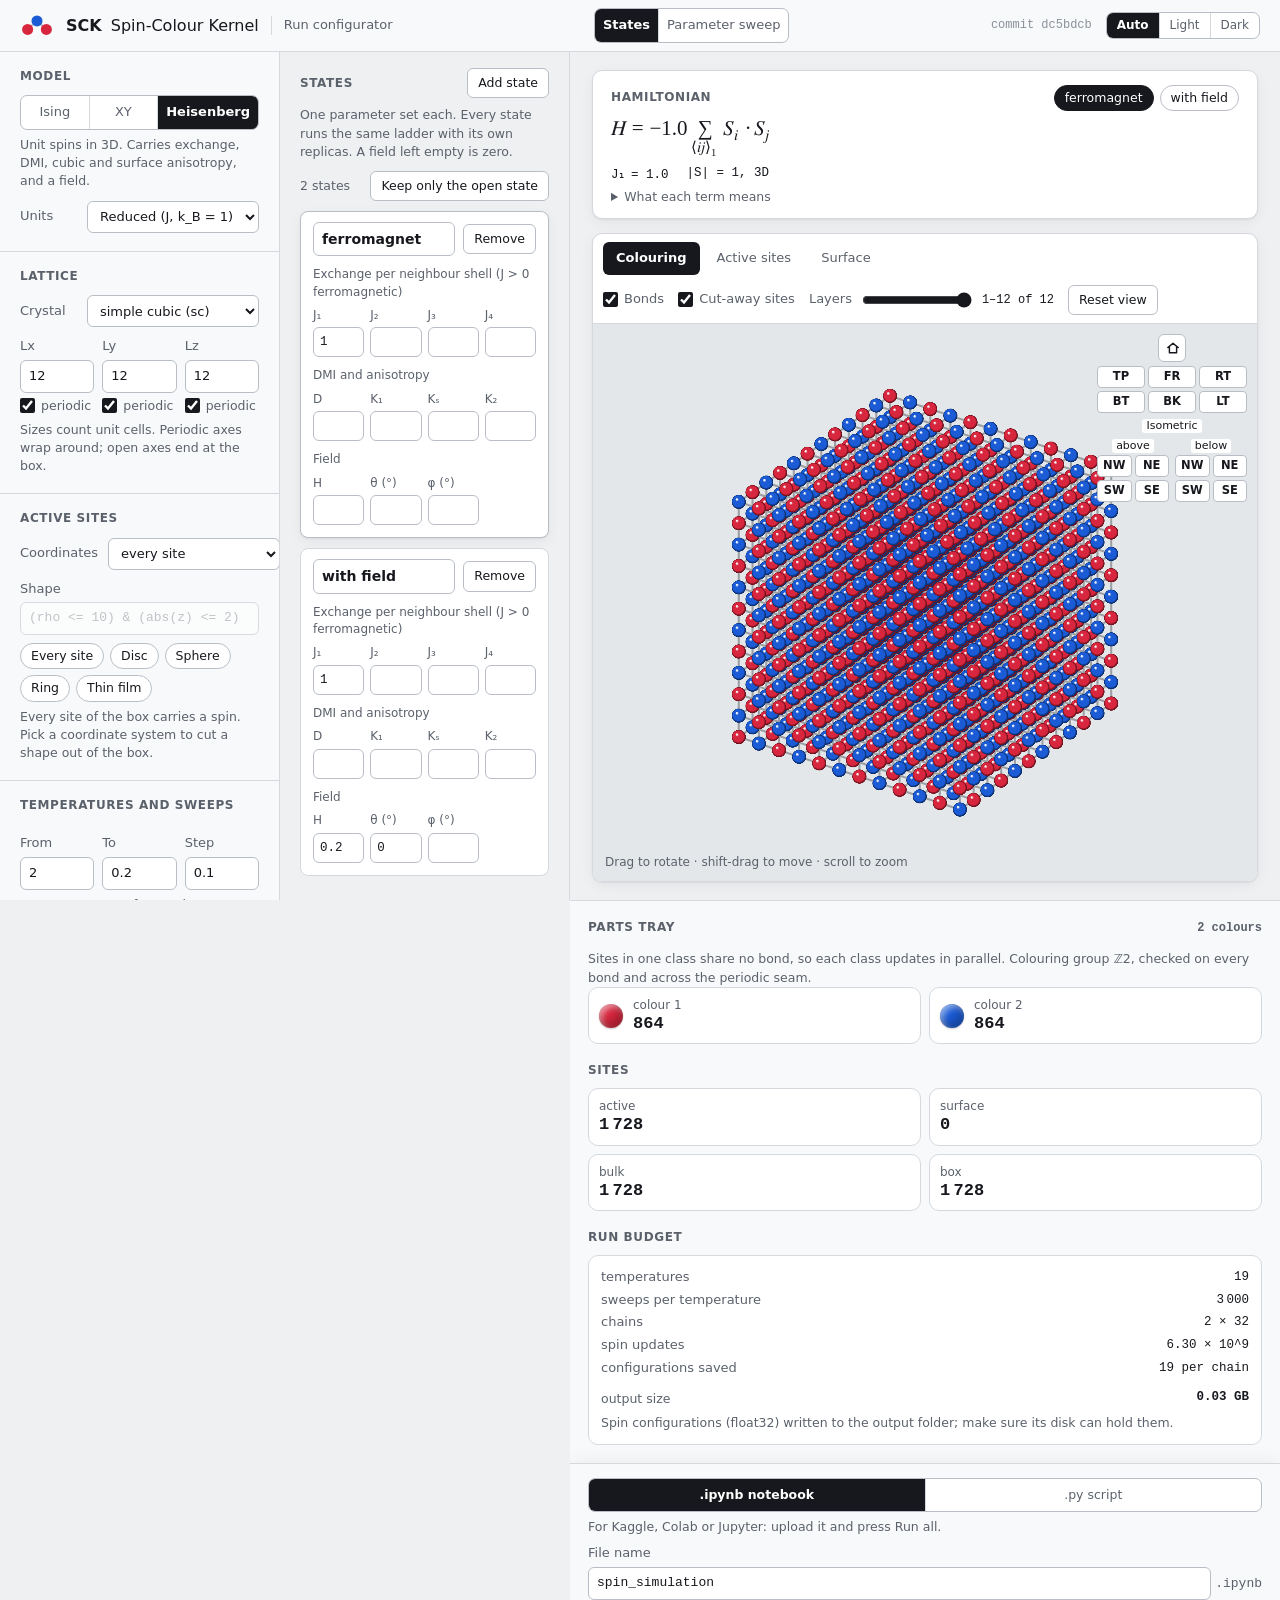
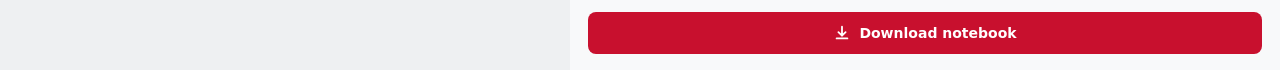
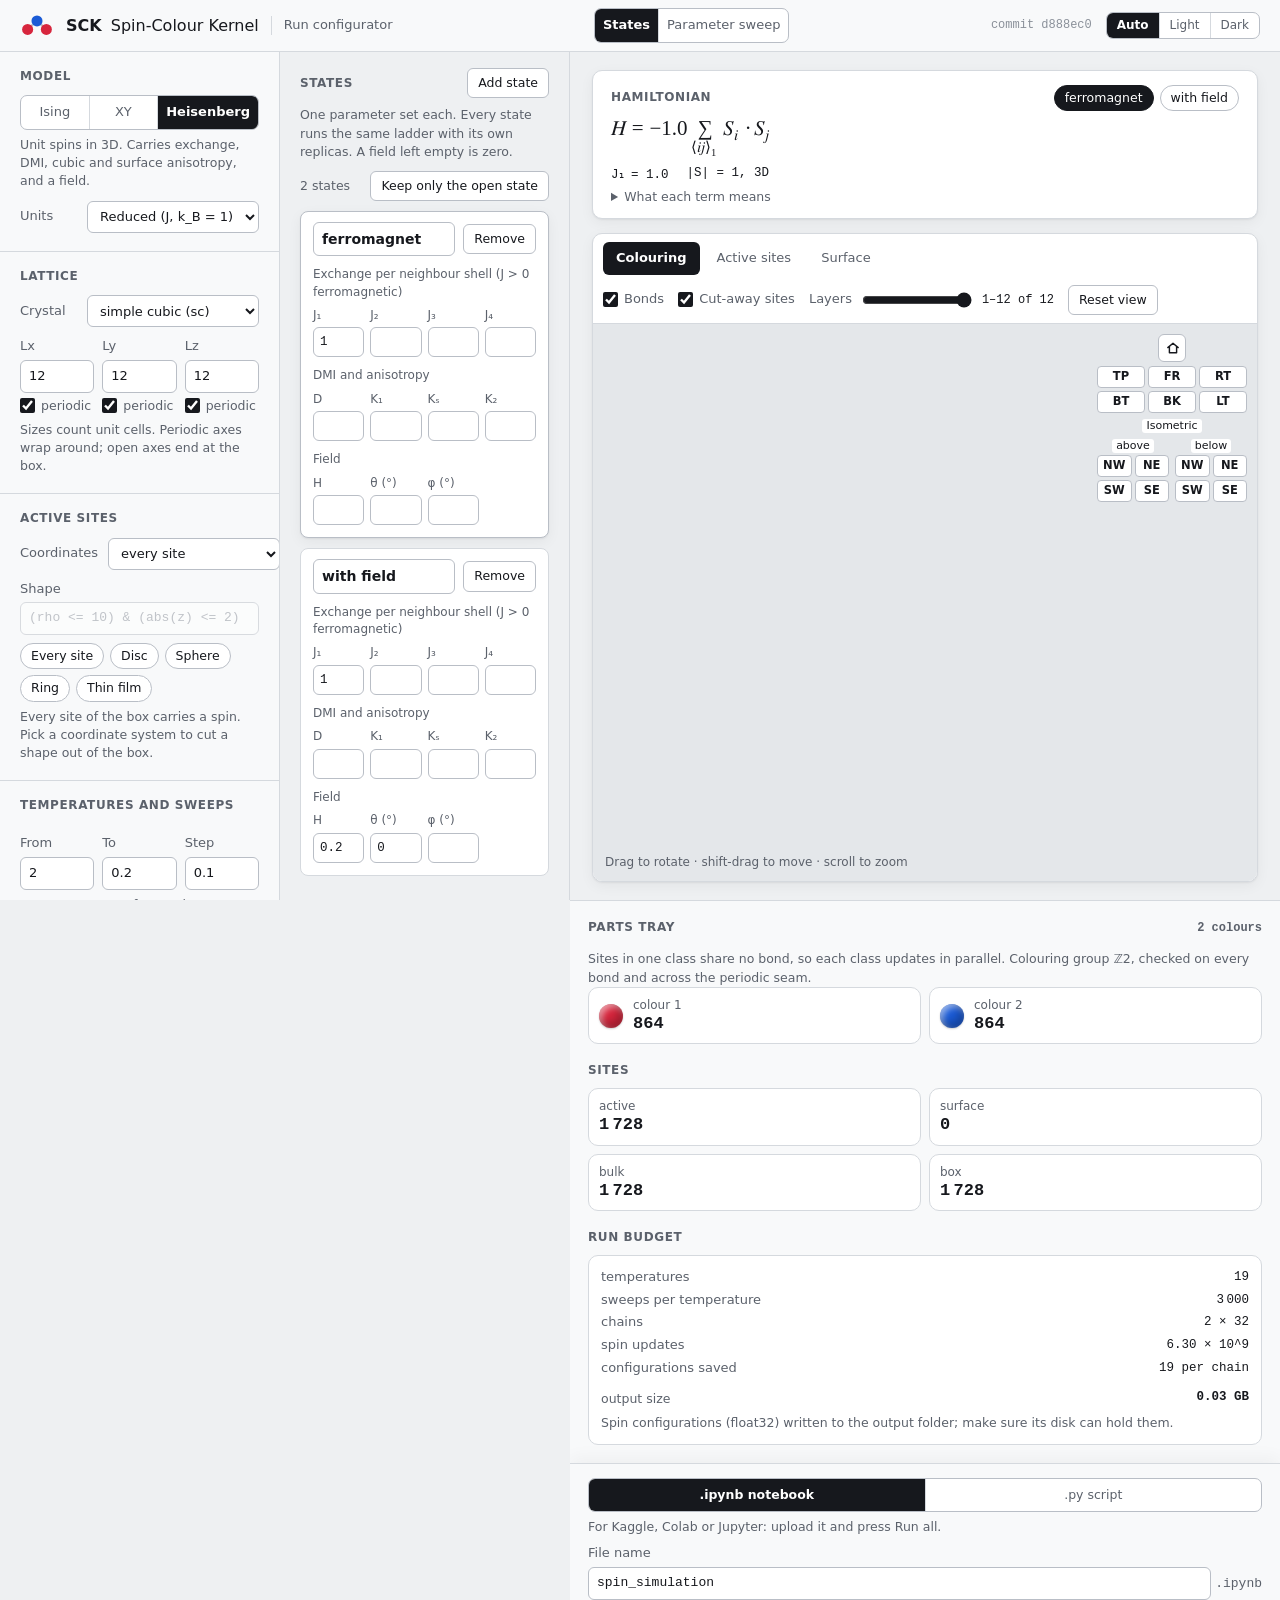
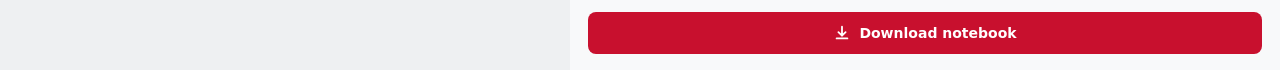
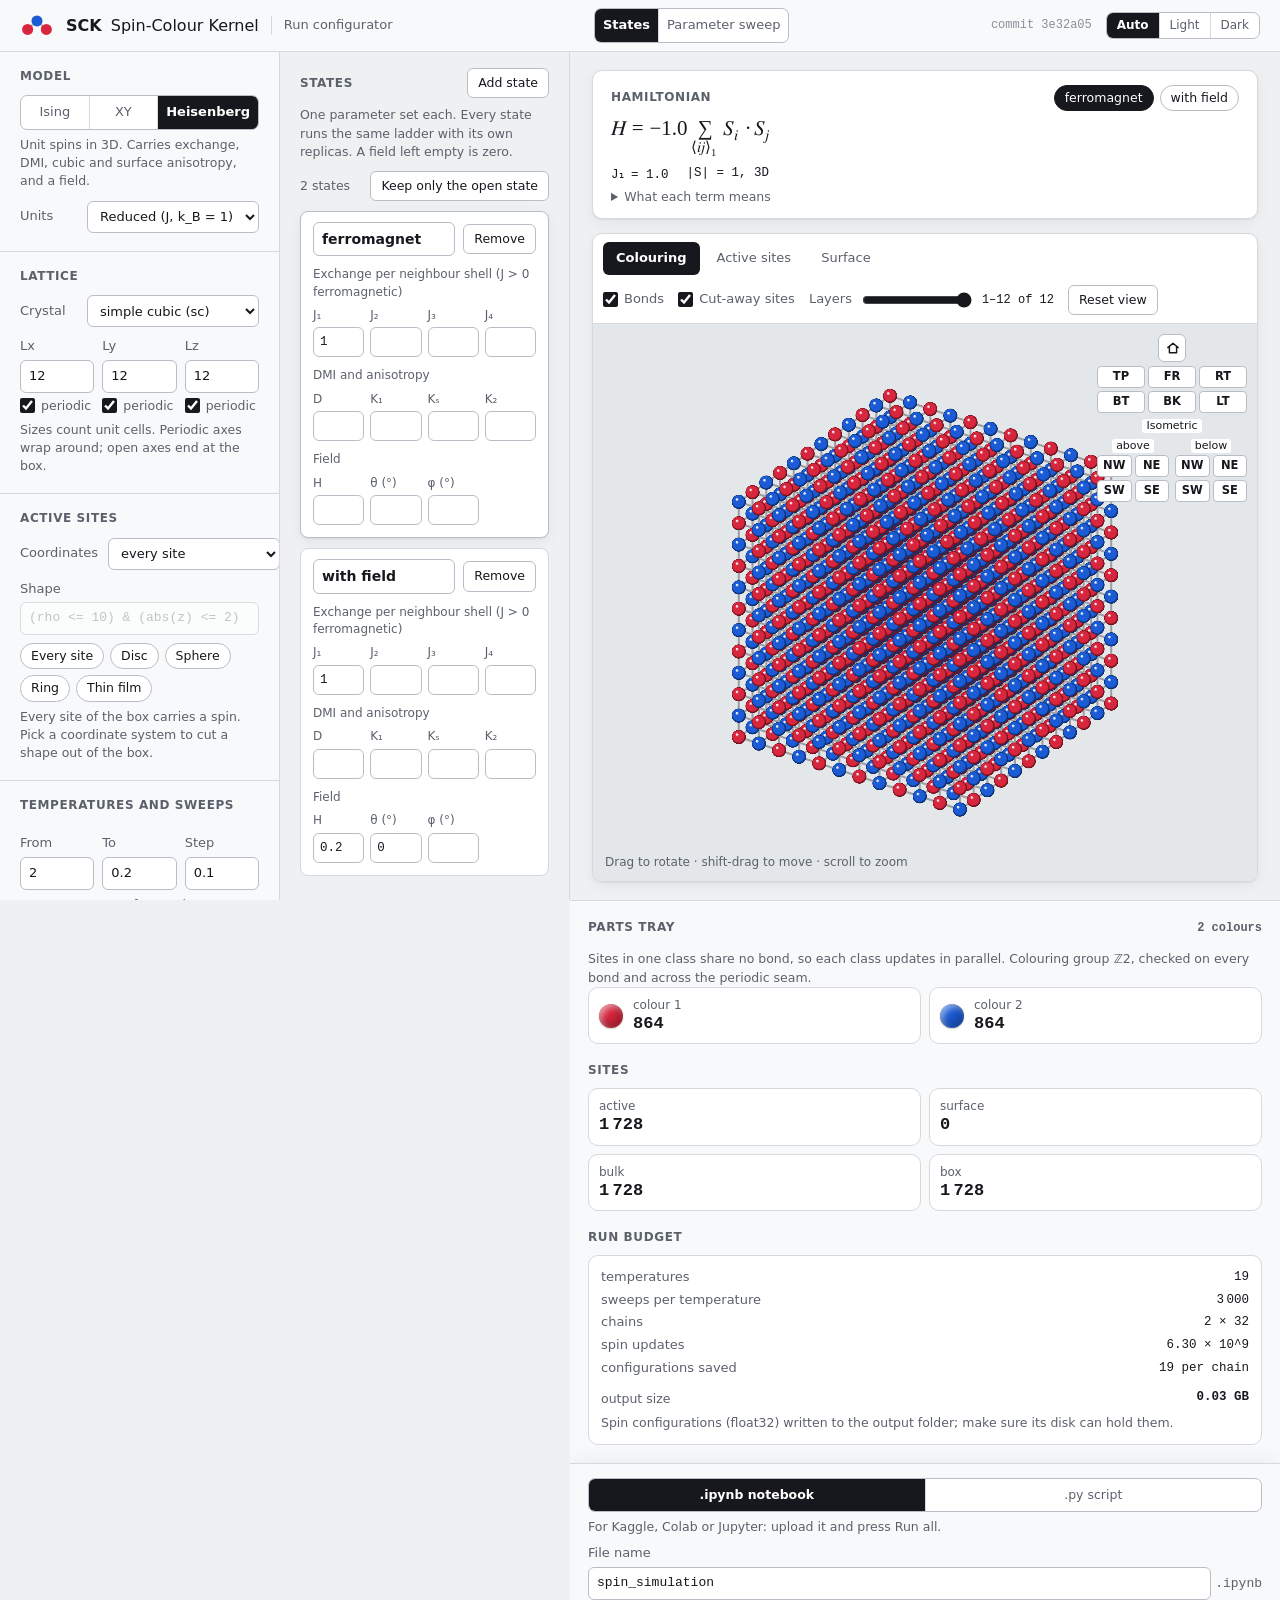
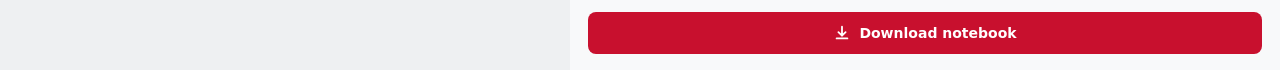
